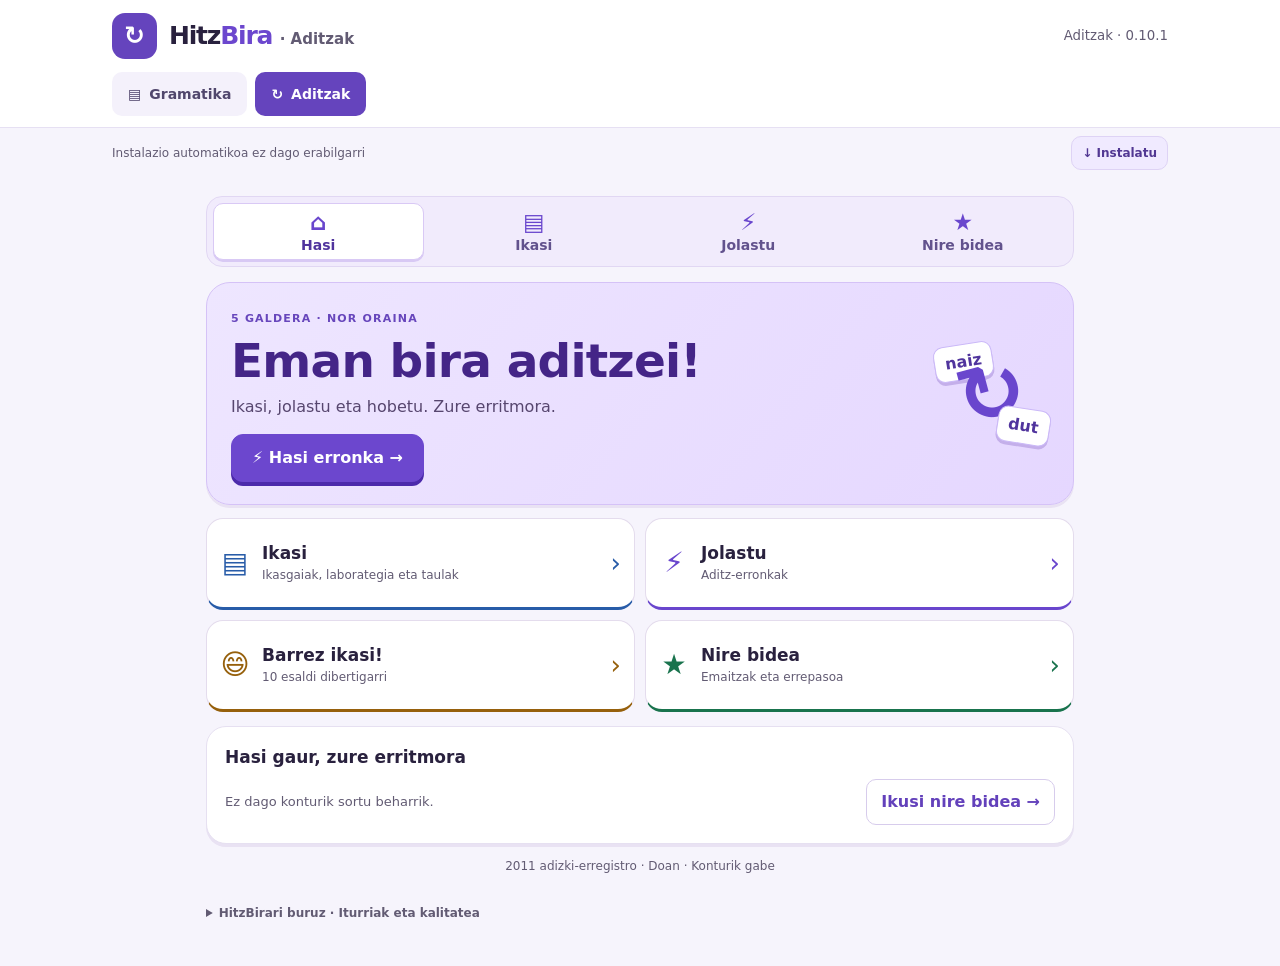
==== aditzak/index.html @ ab6e786f "Integrate Aditzak into Gramatika: unified navigation, practice, progress and PWA" ====
<!doctype html><html lang="eu"><meta charset="utf-8"><meta name="viewport" content="width=device-width,initial-scale=1,viewport-fit=cover,interactive-widget=resizes-content"><meta name="robots" content="noindex"><title>HitzBira Gramatika · Aditzak</title><meta name="theme-color" content="#6044bd"><meta name="description" content="Euskal aditzak jolasean: ikasi, praktikatu eta hobetu."><meta name="hitzbira-version" content="0.10.1"><link rel="manifest" href="/manifest.webmanifest"><link rel="apple-touch-icon" href="/icons/apple-touch-icon.png"><link rel="icon" type="image/png" href="/icons/icon-192.png"><meta name="apple-mobile-web-app-capable" content="yes"><meta name="apple-mobile-web-app-title" content="HitzBira"><meta name="apple-mobile-web-app-status-bar-style" content="default"><style>:root{--ink:#18352d;--muted:#596b65;--green:#19734d;--line:#dbe7e0;--bg:#f4f8f5}*{box-sizing:border-box}body{margin:0;background:var(--bg);font:16px/1.5 system-ui,-apple-system,sans-serif;color:var(--ink)}button,input,select{font:inherit}button{cursor:pointer}button:focus-visible,select:focus-visible,input:focus-visible,a:focus-visible{outline:3px solid #1366be;outline-offset:3px}header{background:white;border-bottom:1px solid var(--line);padding:17px 20px}header>div,main{max-width:850px;margin:auto}header>div{display:flex;align-items:center;gap:12px}header strong{font-size:19px}header small{margin-left:auto;color:var(--muted)}.logo{background:#19734d;color:white;border-radius:13px;padding:7px 12px;font-weight:850}main{padding:22px 16px 40px}h1{font-size:clamp(25px,5vw,36px);line-height:1.12;margin:4px 0 10px}h2{font-size:22px;margin:0 0 12px}p{margin:8px 0 15px;color:var(--muted)}.nav{display:flex;gap:6px;background:#e5eee8;padding:5px;border-radius:14px;margin:20px 0}.nav button{flex:1;border:0;padding:11px 3px;background:transparent;border-radius:10px;color:#36594a;font-weight:700}.nav .active{background:#fff;box-shadow:0 1px 5px #173a241c;color:#125d3e}.panel{background:white;border:1px solid var(--line);border-radius:19px;padding:20px;margin-bottom:14px}.grid{display:grid;grid-template-columns:repeat(2,minmax(0,1fr));gap:10px}.system{background:white;border:1px solid var(--line);border-left:5px solid var(--accent);border-radius:12px;padding:14px;text-align:left;color:var(--ink)}.system.active{background:#e9f5ed;outline:2px solid var(--accent)}.system strong{display:block;font-size:15px}.system small{color:var(--muted)}.fields{display:grid;grid-template-columns:repeat(2,minmax(0,1fr));gap:12px;margin:15px 0}label{display:block;font-weight:650;font-size:13px;color:var(--muted)}select,input{display:block;width:100%;padding:12px;border-radius:10px;border:1px solid #b9cfc2;background:#fff;color:var(--ink);margin-top:5px}button.primary{background:#19734d;border:1px solid #19734d;color:white;padding:13px 16px;width:100%;border-radius:12px;font-weight:750;box-shadow:0 3px #10573a}button.primary:active{transform:translateY(2px);box-shadow:none}button.secondary{background:#fff;border:1px solid #b9cfc2;color:#145d40;padding:10px 14px;border-radius:10px;font-weight:650}button:disabled{cursor:default;opacity:.65}.note{font-size:13px;color:#53645d;background:#eef5f0;padding:11px 13px;border-radius:10px}.topline{display:flex;align-items:center;justify-content:space-between;gap:10px;font-size:13px;font-weight:650}.bar{height:9px;background:#e0ece3;border-radius:10px;overflow:hidden;margin:12px 0}.bar i{display:block;height:100%;background:#2d9b68;border-radius:10px;transition:width .2s}.question{text-align:center;padding:24px 0}.question h2{font-size:clamp(24px,5vw,34px);margin:12px 0}.tags{display:flex;flex-wrap:wrap;gap:7px;justify-content:center}.tag{font-size:14px;border-radius:7px;background:#eaf4ee;padding:5px 10px;font-weight:650}.opt{width:100%;text-align:left;background:#fff;border:1px solid #b7cbbf;border-radius:12px;padding:13px 16px;margin-bottom:9px;font-size:20px;font-weight:650;color:var(--ink)}.opt.ok,.feedback.ok{background:#e0f5e7;border-color:#218653;color:#165e36}.opt.bad,.feedback.bad{background:#fce9e8;border-color:#c54d45;color:#962e29}.feedback{padding:13px;border-radius:10px;border:1px solid;margin:10px 0}.scroll{overflow:auto}table{width:100%;border-collapse:collapse;min-width:260px}th,td{padding:9px 8px;text-align:left;border-bottom:1px solid #e6eee8}th{font-size:13px;color:#53645d}td:last-child{font-weight:700}td button{border:0;background:#eaf4ee;color:#145d40;padding:5px 10px;border-radius:7px;min-width:65px;font-weight:700}.stats{display:grid;grid-template-columns:repeat(3,1fr);gap:8px;text-align:center;margin:16px 0}.stats div{background:#eef5f0;padding:12px 5px;border-radius:12px}.stats strong{display:block;font-size:24px}.stats small{font-size:12px;color:var(--muted)}footer{font-size:12px;color:var(--muted);margin-top:20px}a{color:#146748}@media(max-width:480px){.panel{padding:14px}.fields{grid-template-columns:1fr}.grid{gap:7px}.system{padding:10px}.system strong{font-size:13px}}@media(prefers-reduced-motion:reduce){*{transition:none!important}}/* HitzBira 0.2 */ :root{--ink:#262244;--muted:#625d79;--green:#6544bd;--line:#e6e0f3;--bg:#f8f6ff}body{background:radial-gradient(ellipse at 85% 0,#efe7ff 0,transparent 36%),var(--bg)}header{padding:16px 20px;background:#fff}header strong{font-size:25px;letter-spacing:-1.2px}.brand{color:#6c47ce}.subtitle{font-size:15px!important;letter-spacing:0;font-weight:650}.logo{background:#7350d0;font-size:25px;line-height:1.2;border-radius:16px;padding:8px 12px;box-shadow:0 4px #4d32a3}main{max-width:820px}h1{font-size:clamp(30px,5vw,42px);letter-spacing:-1.2px}.hero{padding:23px 25px;background:#eee7ff;border-radius:22px;position:relative;overflow:hidden}.hero:after{content:'↻';font-size:110px;position:absolute;right:20px;top:-25px;color:#dcd0ff;pointer-events:none}.hero h1,.hero p{position:relative;z-index:1;max-width:80%}.hero p{margin:8px 0 0}.nav{background:#ede8fb}.nav button{color:#62528d}.nav .active{color:#6544bd}.panel{border:1px solid var(--line);border-radius:20px;box-shadow:0 4px 0 #eae5f5}.system{border-left-width:1px;border-bottom:4px solid var(--accent);padding:15px;background:#fff;min-height:76px;transition:transform .15s}.system:hover{transform:translateY(-2px)}.system.active{background:color-mix(in srgb,var(--accent) 9%,white);outline:2px solid var(--accent)}.system strong{font-size:17px;color:var(--accent)}button.primary{background:#6c47ce;border-color:#6c47ce;box-shadow:0 4px #4c2aab;padding:14px 16px}button.secondary{color:#6341bb;border-color:#d7ccec}select,input{border-color:#d7ccec}.tag{background:#eee8ff;color:#50359d}.tag:nth-child(2){background:#e1f7ec;color:#176c48}.tag:nth-child(3){background:#fff1d8;color:#8a570e}.bar{background:#e9e1fa}.bar i{background:#6c47ce}.opt{border:2px solid #e3dcec;border-bottom-width:4px;text-align:center;padding:15px;border-radius:15px}.opt:hover:not(:disabled){border-color:#9677df;background:#f7f3ff}.opt.ok{border-color:#2c9c67}.opt.bad{border-color:#d45a64}.question h2{letter-spacing:-.7px}.stats div{background:#f0eaff}.stats strong{color:#6341bb}.question .prompt{font-size:clamp(22px,4vw,29px);line-height:1.35}.source{font-size:11px;color:var(--muted);font-weight:400;display:block}.game-label{display:inline-block;background:#fff0cc;color:#78520b;border-radius:20px;padding:5px 12px;font-weight:750;font-size:13px;margin-bottom:8px}.hint{margin:10px 0;font-size:14px;color:var(--muted)}.streak{color:#8a570e;font-weight:750}a{color:#6544bd}@media(max-width:480px){header strong{font-size:20px}.subtitle{font-size:13px!important}header small{font-size:11px}.hero{padding:18px}.hero:after{font-size:85px;right:5px}.system strong{font-size:14px}} .tile-tray{display:flex;flex-wrap:wrap;gap:9px;justify-content:center;margin:14px 0}.tile{background:#eee8ff;border:2px solid #b6a1eb;border-bottom-width:4px;border-radius:12px;padding:12px 16px;color:#493287;font-size:22px;font-weight:800}.tile:disabled{opacity:.25}.build-slot{min-height:63px;border:2px dashed #ad98e1;border-radius:12px;background:#f6f2ff;display:flex;align-items:center;justify-content:center;font-weight:800;font-size:28px;letter-spacing:1px}.toggle{display:flex;align-items:center;gap:9px;margin:10px 0}.toggle input{width:19px;height:19px;margin:0;order:-1;accent-color:#6544bd}.matrix{min-width:fit-content;margin:12px 0}.matrix td,.matrix th{padding:5px;white-space:nowrap}.matrix .cell{border:1px solid #e5ddfb;background:#f1ebff;color:#5435a1;font-size:14px;padding:6px 9px;min-width:0}.matrix .cell:hover{background:#e5d9ff}.matrix th{font-weight:750}.matrix tr th:first-child{position:sticky;left:0;background:white;z-index:1}.matrix td{font-weight:400}.matrix td:last-child{font-weight:400}.lesson-grid{display:grid;grid-template-columns:1fr 1fr;gap:10px}.lesson{display:flex;align-items:center;gap:10px;text-align:left;background:#fff;border:1px solid #e5dff0;border-bottom:3px solid var(--accent);border-radius:13px;padding:12px;color:#29233e;min-height:88px}.lesson-num{background:var(--accent);color:white;border-radius:10px;width:36px;height:36px;flex:0 0 36px;display:grid;place-items:center;font-weight:800;font-size:20px}.lesson-body{flex:1;min-width:0}.lesson-body strong,.lesson-body small{display:block}.lesson-body small{font-size:11px;color:#655e77}.lesson-arrow{font-size:24px;color:var(--accent)}.lesson-meter{height:5px;background:#eee9f6;border-radius:8px;overflow:hidden;margin:5px 0}.lesson-meter i{display:block;height:100%;background:var(--accent)}.master-row{display:flex;align-items:center;gap:8px;border-top:1px solid #ece6f5;padding:8px 0;font-size:13px}.master-row span{flex:1}.master-row button{padding:5px 9px}.learn-intro{background:#f2edfc;border-radius:12px;padding:12px;margin-bottom:12px}.learn-intro p{margin:4px 0;font-size:14px}details{margin:20px 0}summary{font-weight:700;cursor:pointer} @media(max-width:540px){.lesson-grid{grid-template-columns:1fr}.lesson{min-height:65px}}.material-grid{display:grid;grid-template-columns:repeat(2,minmax(0,1fr));gap:9px}.material-item{border:1px solid #e5dff0;border-radius:12px;background:#f9f7ff;padding:12px;display:flex;flex-direction:column;gap:5px}.material-item strong{font-size:14px}.material-item small{color:#625d79}.material-item p{margin:4px 0;font-size:13px;flex:1}.material-item button{margin-top:auto}.material-item:last-child{grid-column:1/-1}@media(max-width:520px){.material-grid{grid-template-columns:1fr}}/* V0.6 */ :root{--ink:#29213e;--muted:#625b73;--bg:#f6f4fc;--line:#e6e0f1}body{background:#f6f4fc}header{padding:12px 18px}header>div{max-width:900px}.logo{background:#6946cd;box-shadow:0 3px #45259f}main{max-width:900px;padding:18px 16px 35px}.hero{display:flex;align-items:center;justify-content:space-between;gap:12px;background:#e9e0ff;padding:23px 25px;border-radius:24px;min-height:152px}.hero:after{display:none}.hero-copy{min-width:0}.hero h1{max-width:100%;font-size:clamp(30px,5vw,46px);line-height:1.05;margin:5px 0 8px}.hero p{max-width:100%;color:#4e4268}.eyebrow{font-weight:800;letter-spacing:1.2px;font-size:11px;color:#6746bc}.hero-art{position:relative;width:130px;height:102px;flex:0 0 130px;display:flex;align-items:center;justify-content:center}.spin-mark{font-size:82px;line-height:1;color:#6946cd;font-weight:800;transform:rotate(-15deg)}.float-word{position:absolute;background:white;border:1px solid #cbb9f8;border-radius:10px;padding:5px 10px;box-shadow:0 3px #c4afea;font-weight:800;color:#50349d;transform:rotate(-9deg);top:2px;left:0}.float-word:last-child{top:auto;left:auto;bottom:0;right:0;transform:rotate(9deg)}.nav{position:sticky;top:0;z-index:10;margin:15px 0;background:#f0ebfa;padding:5px;border:1px solid #e5ddf3}.nav button{display:grid;grid-template-columns:auto auto;justify-content:center;align-items:center;column-gap:7px;row-gap:0;padding:9px 4px}.nav-icon{font-size:21px;grid-row:1/3;color:#6946cd}.nav strong{font-size:15px;text-align:left}.nav small{font-size:11px;color:#665e77;font-weight:500;text-align:left}.nav .active{background:#fff;border:1px solid #d9c9f5;box-shadow:0 2px #d8c9f4}.panel{padding:18px;border-radius:20px;margin-bottom:13px;box-shadow:0 3px 0 #e9e2f3}.quick-panel{background:#fff;border-color:#d9ccf5;display:flex;align-items:center;justify-content:space-between;gap:14px}.quick-copy h2{font-size:25px;line-height:1.15;margin:4px 0}.quick-copy p{margin:3px 0;font-size:14px}.quick-panel .primary{width:auto;min-width:136px;font-size:18px;white-space:nowrap}.action-grid{display:grid;grid-template-columns:repeat(3,minmax(0,1fr));gap:9px;margin:0 0 15px}.action-card{display:flex;flex-direction:column;align-items:center;background:white;color:var(--ink);border:1px solid var(--line);border-bottom:3px solid var(--action);border-radius:16px;padding:12px 6px;min-width:0;gap:2px}.action-icon{font-size:25px;color:var(--action);line-height:1.1;font-weight:800}.action-card strong{font-size:14px}.action-card small{font-size:11px;color:var(--muted)}.game-grid{display:grid;grid-template-columns:repeat(4,minmax(0,1fr));gap:8px;margin-bottom:15px}.game-card{background:#fff;border:1px solid #e5deef;border-bottom:3px solid #ddd4ec;border-radius:13px;min-height:97px;display:flex;flex-direction:column;align-items:flex-start;gap:3px;padding:10px;color:var(--ink);text-align:left}.game-card.selected{background:#f1ebff;border-color:#9a7fe4;box-shadow:0 1px #9a7fe4}.game-icon{font-size:24px;color:#6845c3;font-weight:800;line-height:1.1}.game-card strong{font-size:14px}.game-card small{font-size:11px;color:var(--muted);line-height:1.3}.setup{margin:9px 0 12px;background:#f7f4fc;border:1px solid #e5dcef;border-radius:12px;padding:10px}.setup summary{font-size:14px;color:#55379d}.setup[open] summary{margin-bottom:12px}.selection-summary{font-size:13px;color:#5d5374;margin:10px 0}.privacy-note{text-align:center;font-size:12px}.quiz-panel{max-width:650px;margin:auto;padding:18px 22px 22px;border-radius:24px}.question-count{font-weight:800;color:#5a4881}.quiz-xp{color:#775011;font-size:13px;font-weight:750}.question-dots{display:flex;flex-wrap:wrap;gap:5px;justify-content:center;margin:7px 0 15px}.question-dots span{width:23px;height:23px;border-radius:8px;background:#eee9f5;color:#6c6579;display:grid;place-items:center;font-size:11px;font-weight:700}.question-dots .current{background:#6c47ce;color:#fff}.question-dots .ok-dot{background:#d9f4e3;color:#176b3e}.question-dots .bad-dot{background:#f9e0df;color:#a52c32}.question{background:#f6f2ff;border:1px solid #e9dffb;border-radius:19px;padding:20px 14px;margin:0 0 15px}.question-meta{display:block;color:#665884;font-weight:650;font-size:13px;margin:8px 0}.question h2{font-size:clamp(23px,4.5vw,32px);line-height:1.25;margin:8px 0 16px}.question .tag{display:flex;flex-direction:column;gap:3px;min-width:70px;padding:8px 12px;border-radius:11px}.tag small{font-size:10px;letter-spacing:.7px;font-weight:700}.tag strong{font-size:17px}.question-instruction{font-size:13px;margin:14px 0 0!important}.opt{display:flex;align-items:center;gap:12px;justify-content:center;min-height:58px;position:relative;font-size:21px;padding:12px 38px}.option-letter{position:absolute;left:10px;top:50%;transform:translateY(-50%);width:27px;height:27px;display:grid;place-items:center;border-radius:8px;background:#f1ebf8;color:#61537b;font-size:12px}.option-result{position:absolute;right:14px;font-size:23px;font-weight:900}.opt.ok .option-letter{background:#c3eacf;color:#165e36}.opt.bad .option-letter{background:#f5c5c4;color:#962e29}.feedback{border-width:2px;border-radius:15px;padding:15px;line-height:1.5}.feedback strong{display:block;font-size:19px;margin-bottom:4px}.quiz-panel .primary{margin-top:8px}.quiz-panel input{font-size:24px;min-height:56px;text-align:center;margin:10px 0}.lesson{min-height:72px}.lesson-body strong{font-size:15px}.lesson-body small{font-size:11px}.tile{min-width:48px}.system.active{outline-offset:-2px}.matrix .cell{font-size:15px;padding:9px 11px}.matrix tr:nth-child(even) td{background:#faf8ff}.master-row{font-size:14px}footer{font-size:11px}.action-card:hover,.game-card:hover,.lesson:hover{transform:translateY(-1px)}button:focus-visible{outline:3px solid #187fba;outline-offset:2px}@media(max-width:620px){main{padding:12px 11px 30px}.hero{padding:18px 16px;min-height:130px}.hero-art{width:87px;height:80px;flex-basis:87px}.spin-mark{font-size:60px}.float-word{font-size:12px;padding:3px 6px}.game-grid{grid-template-columns:repeat(2,minmax(0,1fr))}.game-card{min-height:78px;padding:10px}.quick-panel{padding:14px}.quick-copy h2{font-size:20px}.quick-copy p{font-size:12px}.quick-panel .primary{min-width:95px;font-size:15px;padding:12px}.nav strong{font-size:14px}.nav small{font-size:10px}.nav-icon{font-size:18px}.panel{padding:14px}.quiz-panel{padding:13px}.question-dots span{width:20px;height:20px}.quiz-xp{font-size:11px}.action-card small{font-size:10px}.hero .eyebrow{font-size:10px}}@media(prefers-reduced-motion:reduce){*{transition:none!important;animation:none!important}}.coverage-note{display:flex;flex-wrap:wrap;gap:6px 14px;align-items:center;padding:10px 12px;background:#faf8ff;border:1px solid #e6dff6;border-radius:12px;margin:10px 0 14px;font-size:13px;color:#5e5078}.coverage-note strong{color:#55379d}.material-item:last-child{grid-column:auto}.material-item p{overflow-wrap:anywhere}.lab-panel h2{font-size:25px;margin:5px 0}.lab-systems{display:grid;grid-template-columns:repeat(2,minmax(0,1fr));gap:8px;margin:15px 0}.lab-system{background:white;border:1px solid #e6def2;border-bottom:3px solid var(--accent);border-radius:12px;padding:12px 6px;font-size:14px;font-weight:800;color:var(--accent)}.lab-system.active{background:#f2eaff;outline:2px solid var(--accent);outline-offset:-2px}.lab-lesson{background:#f7f4ff;border-radius:15px;padding:14px 16px;margin:12px 0}.lab-lesson h3{margin:0;font-size:19px}.lab-lesson p{margin:5px 0;color:#51486a}.lab-lesson strong,.lab-lesson small{display:block}.lab-lesson small{margin-top:5px;color:#5d4b85}.lab-dates,.lab-actions{display:flex;flex-wrap:wrap;gap:8px;margin:14px 0}.lab-choice{border:1px solid #d7d0e4;background:white;border-radius:10px;padding:9px 11px;color:#4a3b60;font-size:14px;font-weight:650;min-height:44px}.lab-choice.active{background:#eee5ff;border:2px solid #6946cd;color:#50309e}.lab-roles{display:grid;grid-template-columns:repeat(auto-fit,minmax(145px,1fr));gap:9px}.lab-role{background:#f9f7fc;border:1px solid #e5e0ec;border-radius:14px;border-top:4px solid var(--role);padding:10px}.lab-role>strong{display:block;color:var(--role);margin-bottom:7px}.lab-options{display:flex;flex-wrap:wrap;gap:5px}.lab-role .lab-choice.active{border-color:var(--role);color:var(--role);background:white}.lab-result{background:#eee6ff;border:1px solid #d9c8fb;border-radius:17px;padding:18px;text-align:center;margin:14px 0}.lab-result small{font-size:11px;font-weight:800;letter-spacing:1.1px;color:#6140b7}.lab-result h2{font-size:clamp(36px,8vw,56px);margin:7px 0;color:#5a34b5}.lab-result p{font-size:17px;margin:3px 0}.lab-actions button{flex:1 1 180px;width:auto}.lab-form{display:grid;grid-template-columns:1fr auto;gap:8px;align-items:end}.lab-form input{min-width:0}.lab-form .primary{width:auto}.matrix .image-checked{border-bottom:2px solid #29966c}@media(max-width:520px){.lab-roles{grid-template-columns:1fr}.lab-options{gap:6px}.lab-result{padding:14px}.lab-form{grid-template-columns:1fr}}.tr-home{display:flex;align-items:center;gap:16px;justify-content:space-between;background:#fff6de;border:1px solid #f1d79a}.tr-home h2,.tr-home p{margin:4px 0}.tr-home .primary{width:auto;min-width:110px}.tr-intro p{margin:7px 0}.tr-compare{display:flex;align-items:center;justify-content:center;gap:15px;padding:15px 8px;border-radius:14px;background:#f1eaff;margin:14px 0;color:#51349a;font-size:22px;font-weight:850}.tr-cards{display:grid;grid-template-columns:repeat(4,minmax(0,1fr));gap:8px}.tr-card{display:flex;align-items:center;flex-direction:column;gap:3px;background:white;border:1px solid #dfd8ec;border-bottom:4px solid #cbb6f1;border-radius:13px;padding:12px 4px;color:#4e337d;min-height:90px}.tr-card.selected{background:#efe6ff;border-color:#7950d3;box-shadow:0 0 0 1px #7950d3 inset}.tr-card strong{font-size:14px}.tr-icon{font-size:27px;line-height:1.3}.tr-card small{font-size:11px;color:#675978}.tr-game-grid{grid-template-columns:repeat(4,minmax(0,1fr))}.tr-score{font-size:48px;font-weight:850;color:#6544bd}.tr-match{display:grid;grid-template-columns:minmax(0,1.2fr) minmax(0,1fr);gap:10px;margin:16px 0}.tr-match>div{display:flex;flex-direction:column;gap:8px}.tr-match-btn{white-space:normal;overflow-wrap:anywhere;min-height:64px;text-align:center;padding:10px 7px;background:#fff;border:1px solid #ded6ed;border-bottom:3px solid #cbb6f1;border-radius:11px;color:#35245a;font-size:15px;font-weight:700}.tr-match-btn.selected{background:#eee5ff;border-color:#7850d0}.tr-match-btn.matched{background:#dcf4e6;border-color:#a5d7b5;color:#1d6c3e}.tr-notice{min-height:42px}.tr-table th{white-space:nowrap}.tr-table td .cell{min-height:38px}.tr-quiz>.secondary:first-child{margin-bottom:12px}.nav button{min-width:0}.nav button strong{font-size:14px}@media(max-width:520px){.tr-cards,.tr-game-grid{grid-template-columns:repeat(2,minmax(0,1fr))}.tr-card{min-height:75px}.tr-home{flex-direction:column;align-items:stretch}.tr-home .primary{width:100%}.nav button small{display:none}.nav button{gap:4px;padding:10px 3px}.nav button strong{font-size:12px}.nav button .nav-icon{font-size:19px}.tr-match-btn{font-size:13px}.tr-compare{font-size:18px}}.pwa-tools{max-width:900px;margin:8px auto 0;padding:0 16px;display:flex;gap:8px;align-items:center;justify-content:flex-end;flex-wrap:wrap}.pwa-tools button{width:auto;border:1px solid #cfc2ee;color:#5536ae;background:#fff;border-radius:10px;font-weight:750;font-size:13px;padding:7px 12px;min-height:38px}.pwa-tools .pwa-state{color:#625b73;font-size:12px;margin-right:auto}.pwa-help{flex-basis:100%;background:#fff;border:1px solid #ded5f2;border-radius:14px;padding:12px 15px;color:#29213e;font-size:14px}.pwa-help p{margin:5px 0}.pwa-help strong{color:#5034a0}.pwa-help button{margin-top:5px}[hidden]{display:none!important}body{padding-bottom:env(safe-area-inset-bottom)}@media(display-mode:standalone){header{padding-top:calc(12px + env(safe-area-inset-top));} .pwa-tools{justify-content:flex-start}}@media(max-width:520px){.pwa-tools{padding:0 12px}.pwa-tools .pwa-state{font-size:11px}}/* v0.10.1 · uninterrupted mobile practice */
body.quiz-active{overflow:hidden;overscroll-behavior:none}
body.quiz-active>header,body.quiz-active>.pwa-tools{display:none!important}
body.quiz-active main{position:fixed;inset:0 0 auto;height:100vh;height:100dvh;height:var(--quiz-vh,100dvh);top:var(--quiz-top,0px);width:100%;max-width:none;padding:0;margin:0;display:flex;justify-content:center;align-items:stretch;background:#f6f4fc;z-index:50;overflow:hidden}
body.quiz-active .quiz-panel{width:100%;max-width:780px;height:100%;min-height:0;margin:0;padding:0;display:flex;flex-direction:column;border:0;border-radius:0;box-shadow:none;background:#fff;overflow:hidden}
.quiz-content{flex:1;min-height:0;overflow:auto;overscroll-behavior:contain;padding:clamp(10px,2vw,22px);padding-top:max(10px,env(safe-area-inset-top));padding-left:max(12px,env(safe-area-inset-left));padding-right:max(12px,env(safe-area-inset-right));scrollbar-width:thin}
.quiz-content .topline{margin:0 0 7px;min-height:36px;gap:7px}
.quiz-content .topline .secondary,.quiz-content>.secondary:first-child{font-size:13px;min-height:38px;padding:6px 10px}
.quiz-content>.secondary:first-child{margin:0 0 6px}
.quiz-content .bar{margin:4px 0 7px;height:7px}
.quiz-content .question-dots{gap:4px;margin:6px 0 9px}
.quiz-content .question-dots span{width:18px;height:18px;border-radius:6px;font-size:10px}
.quiz-content .question{padding:11px 10px;margin:0 0 10px;border-radius:14px}
.quiz-content .game-label{font-size:11px;margin:0 0 3px;padding:3px 9px}
.quiz-content .question-meta{font-size:12px;line-height:1.3;margin:3px 0}
.quiz-content .question h2{font-size:clamp(19px,3.4vw,28px);margin:6px 0 8px;line-height:1.25;overflow-wrap:anywhere}
.quiz-content .question p{margin:4px 0 0;font-size:13px;line-height:1.3}
.quiz-content .question-instruction{margin:7px 0 0!important}
.quiz-content .tags{gap:5px}
.quiz-content .question .tag{padding:5px 9px;gap:0;min-width:55px}
.quiz-content .tag strong{font-size:15px}
.quiz-content .tag small{font-size:10px}
.quiz-options{display:grid;grid-template-columns:repeat(2,minmax(0,1fr));gap:7px;margin:0 0 8px}
.quiz-options .opt{min-width:0;min-height:52px;margin:0;padding:8px 22px 8px 30px;font-size:clamp(15px,3.7vw,21px);line-height:1.25;overflow-wrap:anywhere;text-align:center}
.quiz-options .opt strong{min-width:0;overflow-wrap:anywhere}
.quiz-options .option-letter{left:5px;width:20px;height:20px;font-size:10px}
.quiz-options .option-result{right:5px;font-size:16px}
.quiz-options.role-options{grid-template-columns:1fr}
.quiz-options.role-options .opt{font-size:15px;padding:8px 12px;min-height:45px}
.quiz-content .feedback{padding:9px 11px;margin:8px 0;line-height:1.35;font-size:13px;border-width:1px}
.quiz-content .feedback strong{font-size:16px;margin:0 0 4px}
.quiz-content .feedback p{margin:3px 0}
.quiz-content .build-slot{min-height:44px;font-size:23px;margin:0 0 7px}
.quiz-content .tile-tray{gap:6px;margin:7px 0}
.quiz-content .tile{min-width:43px;min-height:44px;padding:7px 10px;font-size:19px}
.quiz-content .tile-tray .secondary{min-height:38px;padding:5px 10px}
.quiz-content form{margin:0}
.quiz-content input{font-size:20px;min-height:48px;margin:4px 0 6px;padding:8px}
.quiz-content .lab-form{display:block}
.quiz-content .tr-match{margin:8px 0;gap:7px}
.quiz-content .tr-match-btn{min-height:47px;font-size:14px;padding:7px}
.quiz-content .tr-match>div{gap:6px}
.quiz-content .tr-notice{min-height:25px;margin:4px 0}
.quiz-dock{flex:0 0 auto;display:flex;align-items:center;gap:10px;justify-content:space-between;border-top:1px solid #e3d8f5;background:#fff;padding:10px 14px calc(10px + env(safe-area-inset-bottom));padding-left:max(14px,env(safe-area-inset-left));padding-right:max(14px,env(safe-area-inset-right));box-shadow:0 -4px 18px #39235c0d}
.quiz-dock-status{flex:1;min-width:0;font-size:13px;line-height:1.25;font-weight:750;color:#625b73;overflow-wrap:anywhere}
.quiz-dock-status.ok{color:#165e36}
.quiz-dock-status.bad{color:#962e29}
.quiz-dock .quiz-next{flex:0 1 48%;width:auto;min-height:48px;font-size:17px;padding:10px 15px;margin:0;white-space:nowrap}
.quiz-dock .quiz-next:only-child{flex:1;width:100%}
.quiz-dock .quiz-next:disabled{opacity:.45}
.quiz-no-dock .quiz-content{padding-bottom:max(16px,env(safe-area-inset-bottom))}
@media(min-width:640px){.quiz-options.role-options{grid-template-columns:repeat(2,minmax(0,1fr))}.quiz-content .question{padding:18px 14px}.quiz-options .opt{min-height:58px}.quiz-content .question h2{font-size:clamp(22px,3.3vw,30px)}}
@media(max-height:540px){.quiz-content{padding-top:6px;padding-bottom:6px}.quiz-content .question-dots{display:none}.quiz-content .question{padding:7px;margin-bottom:6px}.quiz-content .question h2{font-size:19px;margin:4px 0}.quiz-content .question-instruction{margin:3px 0 0!important}.quiz-content .topline{min-height:30px;margin-bottom:4px}.quiz-content .question .tag{padding:3px 7px}.quiz-dock{padding-top:6px;padding-bottom:calc(6px + env(safe-area-inset-bottom))}.quiz-dock .quiz-next{min-height:44px}.quiz-options .opt{min-height:44px}}
@media(min-width:900px){body.quiz-active .quiz-panel{max-width:820px;border-left:1px solid #e6e0f1;border-right:1px solid #e6e0f1}}
.lab-full .lab-systems{margin:10px 0;gap:6px;grid-template-columns:repeat(4,minmax(0,1fr))}.lab-full .lab-system{font-size:12px;min-height:44px;padding:6px 3px;overflow-wrap:anywhere}.lab-mini-lesson{margin:7px 0 10px;background:#f7f4ff;border-radius:10px;padding:8px 11px;font-size:13px}.lab-mini-lesson p{margin:4px 0}.lab-controls{display:grid;grid-template-columns:minmax(0,1fr) auto;align-items:end;gap:10px;margin:8px 0 10px}.lab-controls label{font-size:13px;margin:0}.lab-controls select{font-size:15px;min-height:44px;margin:3px 0 0;width:100%}.lab-hitano{display:flex!important;align-items:center;gap:6px;flex-wrap:wrap;min-height:44px;padding:4px 7px;background:#f7f4ff;border-radius:9px;cursor:pointer}.lab-hitano input{width:19px;height:19px;accent-color:#6946cd;margin:0;order:-1}.lab-full .lab-all-roles{grid-template-columns:repeat(auto-fit,minmax(155px,1fr));gap:7px}.lab-full .lab-role{padding:7px;border-radius:10px;border-top-width:3px}.lab-full .lab-role>strong{font-size:13px;margin-bottom:5px}.lab-full .lab-options{gap:4px}.lab-full .lab-choice{font-size:13px;min-height:40px;padding:5px 8px}.lab-full .lab-choice.lab-unlisted:not(.active){color:#81788e;border-style:dashed;background:#f6f4f8}.lab-live-result{margin:10px 0 8px;padding:10px 12px}.lab-live-result h2{font-size:clamp(30px,6vw,46px);margin:3px 0;overflow-wrap:anywhere;line-height:1.15}.lab-live-result p{font-size:15px;margin:3px 0}.lab-source-status{display:block;font-size:11px;color:#625b73;margin-top:3px}.lab-variants{display:block}.lab-missing{background:#fff7e6;border-color:#ebd8a6}.lab-missing h2{color:#99641a}.lab-full .lab-actions{margin:8px 0;gap:6px}.lab-full .hint{font-size:12px;line-height:1.4;margin:7px 0 0}@media(max-width:620px){.lab-full .lab-systems{grid-template-columns:repeat(2,minmax(0,1fr))}.lab-full .lab-all-roles{grid-template-columns:1fr}.lab-full .lab-role{padding:6px 8px}.lab-full .lab-choice{min-height:42px}.lab-full .lab-controls{grid-template-columns:minmax(0,1fr) auto;gap:5px}.lab-hitano{max-width:110px}.lab-full .lab-actions button{flex-basis:140px;font-size:13px}}@media(min-width:621px){.lab-full .lab-all-roles:has(>.lab-role:nth-child(3)){grid-template-columns:repeat(3,minmax(0,1fr))}}.fun-panel{display:flex;align-items:center;justify-content:space-between;gap:12px;background:#fff6dc;border-color:#efd89c}.fun-panel h2,.fun-panel p{margin:3px 0}.fun-panel .eyebrow{color:#90641b}.fun-panel .primary{width:auto;white-space:nowrap}.fun-panel p{font-size:14px}@media(max-width:520px){.fun-panel{flex-direction:column;align-items:stretch}.fun-panel .primary{width:100%}.fun-panel p{font-size:13px}}/* V0.10.1 navigation */
:root{--hub-purple:#6946cd} .main-nav{position:sticky;top:0;z-index:30;margin:0 0 15px;padding:6px;background:#f1ebfc;border:1px solid #e1d7f3;border-radius:16px}.main-nav button{display:flex;flex-direction:column;align-items:center;justify-content:center;gap:2px;min-height:48px;padding:5px 6px;line-height:1.15}.main-nav button strong{font-size:14px;text-align:center}.main-nav .nav-icon{font-size:23px}.section-head{margin:10px 0 15px}.section-head h1{font-size:clamp(25px,5vw,34px);margin:4px 0}.section-head p{margin:3px 0}.section-back{margin-bottom:8px}.home-hero{background:linear-gradient(130deg,#eee6ff,#e5d7ff);border:1px solid #d5c2f7;display:flex;align-items:center;gap:14px;padding:22px 24px;border-radius:24px;overflow:hidden}.home-hero-copy{flex:1;min-width:0}.home-hero h1{font-size:clamp(30px,5.3vw,47px);color:#442587;margin:6px 0;letter-spacing:-.8px}.home-hero p{color:#57466f;margin:8px 0 15px}.home-hero .primary{width:auto;min-height:48px;padding:10px 20px}.home-art{flex:0 0 115px}.hub-grid{display:grid;grid-template-columns:repeat(2,minmax(0,1fr));gap:10px;margin:0 0 14px}.hub-card{display:flex;align-items:center;gap:12px;padding:17px 13px;text-align:left;min-width:0;min-height:92px;border:1px solid #e4dced;border-bottom:3px solid var(--hub);background:#fff;border-radius:17px;color:#29213e}.hub-card:hover{background:#fdfbff}.hub-icon{font-size:28px;line-height:1;color:var(--hub);flex:0 0 30px;text-align:center}.hub-copy{flex:1;min-width:0}.hub-copy strong,.hub-copy small{display:block;overflow-wrap:anywhere}.hub-copy strong{font-size:17px;line-height:1.2;margin-bottom:4px}.hub-copy small{font-size:12px;line-height:1.35;color:#625b73}.hub-arrow{color:var(--hub);font-size:26px;line-height:1}.home-summary{display:flex;align-items:center;flex-wrap:wrap;gap:8px}.home-summary strong{flex-basis:100%;font-size:17px}.home-summary p{flex:1;margin:0;font-size:13px}.home-summary button{flex:0 0 auto}.study-back{display:flex;align-items:center;gap:10px;margin:8px 0 12px;color:#625b73;font-size:14px}.about-app{margin:0;padding:9px 0}.about-app summary{font-size:12px;color:#625b73}.about-app p{font-size:12px}.play-grid .hub-card{min-height:82px}.pwa-tools{margin-top:4px}.section-head .section-back{font-size:13px}.main-nav button.active{color:#50349d}.quiz-active .main-nav{display:none!important}
@media(max-width:700px){body:not(.quiz-active) main{padding-bottom:calc(94px + env(safe-area-inset-bottom))}.main-nav{position:fixed;inset:auto 0 0;margin:0;border-radius:17px 17px 0 0;background:#fff;box-shadow:0 -4px 24px #38285e16;border:1px solid #e6def2;padding:6px max(6px,env(safe-area-inset-right)) calc(6px + env(safe-area-inset-bottom)) max(6px,env(safe-area-inset-left));gap:3px}.main-nav button strong{font-size:11px!important}.main-nav button{min-height:50px;gap:4px}.main-nav .nav-icon{font-size:23px!important}.main-nav .active{background:#eee6ff;box-shadow:none}.home-hero{padding:18px 15px;gap:4px}.home-art{flex-basis:70px;width:70px}.home-hero h1{font-size:30px}.home-hero .primary{padding:10px 13px;font-size:15px}.hub-card{min-height:92px;padding:12px 9px;gap:6px}.hub-icon{font-size:24px;flex-basis:24px}.hub-copy strong{font-size:15px}.hub-copy small{font-size:11px}.hub-arrow{font-size:20px}.section-head{margin:5px 0 12px}.home-summary{padding:12px}.home-summary button{font-size:12px;padding:8px}.home-hero p{font-size:14px}}
@media(max-width:360px){.hub-card{flex-wrap:wrap;align-content:center;gap:5px}.hub-copy{flex-basis:75%}.hub-arrow{display:none}.home-art{display:none}.home-hero .primary{width:100%}} 
.path-panel h2{margin:6px 0}.path-panel h3{margin:12px 0 7px}.path-levels{display:grid;grid-template-columns:repeat(3,minmax(0,1fr));gap:7px;margin:12px 0}.path-level{display:flex;flex-direction:column;gap:4px;align-items:center;text-align:center;border:1px solid #e3dced;border-bottom:3px solid var(--level);border-radius:14px;background:#fff;color:var(--level);padding:11px 5px;min-height:90px}.path-level.selected{outline:2px solid var(--level);outline-offset:-2px;background:#f5f0ff}.path-level-icon{font-size:26px;line-height:1.1}.path-level strong{font-size:13px}.path-level small{font-size:11px;color:#625b73}.path-list{display:grid;gap:8px;margin:10px 0 14px}.path-unit{display:flex;align-items:center;gap:12px;border:1px solid #e5ddef;border-radius:13px;padding:12px;text-align:left;background:white;color:#29213e;min-height:70px}.path-number{display:grid;place-items:center;flex:0 0 36px;height:36px;background:#eee6ff;border-radius:11px;color:#6946cd;font-size:18px;font-weight:800}.path-unit-copy{flex:1;min-width:0}.path-unit-copy strong,.path-unit-copy small,.path-status{display:block}.path-unit-copy small{font-size:13px;color:#625b73}.path-status{font-size:12px;color:#19734d;font-weight:650;margin:3px 0}.path-arrow{font-size:23px;color:#6946cd}.path-steps{display:grid;grid-template-columns:repeat(4,minmax(0,1fr));gap:5px;margin:12px 0}.path-step{font-size:12px;font-weight:700;min-height:44px;border:1px solid #ded6ee;border-radius:10px;background:white;color:#55436d;padding:5px 2px}.path-step.active{background:#eee5ff;border:2px solid #6946cd;color:#50349d}.path-model{background:#f8f5ff;border:1px solid #e9dff8;padding:13px;margin:10px 0;border-radius:15px;text-align:center}.path-tag{background:white;border:1px solid #e0d8ed;color:var(--role);border-top:3px solid var(--role);padding:5px 11px}.path-tag small,.path-tag strong{display:block}.path-form{font-weight:850;font-size:clamp(28px,6vw,44px);color:#6946cd;line-height:1.25;margin:5px 0;overflow-wrap:anywhere}.path-model p{margin:3px 0;font-size:16px}.path-transfer{margin:14px 0;padding:12px;background:#fff7de;border-radius:13px;border:1px solid #efdca6}.path-transfer p{margin:5px 0}.path-lesson>.secondary,.path-lesson>.primary{margin-top:8px}.path-panel .hub-card{width:100%}@media(max-width:520px){.path-level strong{font-size:12px}.path-level small{font-size:10px}.path-level{min-height:82px;padding:8px 3px}.path-step{font-size:11px}.path-model{padding:9px}.path-model p{font-size:14px}.path-unit{padding:10px;min-height:64px}}</style><link rel="stylesheet" href="/platform.css"><body><header class="hb-header"><div><span class="logo" aria-hidden="true">↻</span><strong>Hitz<span class="brand">Bira</span> <small class="subtitle">· Aditzak</small></strong><small>Aditzak · 0.10.1</small></div><div class="hb-platform-nav" role="navigation" aria-label="HitzBira · ikaskuntza-eremuak"><a href="/" ><span aria-hidden="true">▤</span> Gramatika</a><a href="/aditzak/index.html" aria-current="page"><span aria-hidden="true">↻</span> Aditzak</a></div></header><aside class="pwa-tools" aria-label="Instalazioa"><span class="pwa-state" id="pwa-status" role="status">Mugikorrean instalatzeko</span><button id="pwa-install" type="button" aria-expanded="false" aria-controls="pwa-help">↓ Instalatu</button><button id="pwa-update" type="button" hidden>↻ Eguneratu</button><div class="pwa-help" id="pwa-help" hidden><strong>HitzBira pantaila nagusian</strong><p>iPhone: ireki Safari-n, Partekatu → Gehitu pantaila nagusira → Ireki web-aplikazio gisa (aukera agertzen bada).</p><p>Android: ireki Chrome-n, ⋮ → Instalatu aplikazioa edo Gehitu pantaila nagusira.</p><p>Lehen aldiz Internetekin ireki. Deskarga osatutakoan, ariketak konexiorik gabe egin daitezke. Aurrerapena gailuan gordetzen da; ez da sinkronizatzen.</p><button id="pwa-close" type="button">Itxi</button></div></aside><main id="main"></main><script>const DATA=[{"id":"0|0|ni","s":0,"m":0,"roles":["ni"],"form":"naiz","example":"Ni pijamaz joan ____ eskolara: autobusa ez zegoen zain!","source":"Euskaltzaindia · Aditz laguntzaile batua (1973) · A1 · 20. or.","sourceUrl":"https://www.euskaltzaindia.eus/dok/euskera/11616.pdf","reviewStatus":"1973ko taulako testuarekin kontrastatua; irudia berriz egiaztatzeko","imageChecked":true,"sourcePage":20,"auditBatch":"NOR-NOR-NORI-2026-11-24","previousExample":"Ni lagunekin parkera joan ____.","exampleTheme":"umorea","exampleOrigin":"HitzBira · jatorrizko esaldia","exampleReview":"Pertsona eta adizkiaren identifikatzailearekiko kontrastea; berrikuspen pedagogiko-linguistiko independentea egiteke"},{"id":"0|0|hi","s":0,"m":0,"roles":["hi"],"form":"haiz","source":"Euskaltzaindia · Aditz laguntzaile batua (1973) · A1 · 20. or.","example":"Hi gaur goiz iritsi ____.","sourceUrl":"https://www.euskaltzaindia.eus/dok/euskera/11616.pdf","reviewStatus":"1973ko taulako testuarekin kontrastatua; irudia berriz egiaztatzeko","imageChecked":true,"sourcePage":20,"auditBatch":"NOR-NOR-NORI-2026-11-24"},{"id":"0|0|hura","s":0,"m":0,"roles":["hura"],"form":"da","example":"Gure katua kaxa batean lokartu ____: bost izarreko hotela omen da.","source":"Euskaltzaindia · Aditz laguntzaile batua (1973) · A1 · 20. or.","sourceUrl":"https://www.euskaltzaindia.eus/dok/euskera/11616.pdf","reviewStatus":"1973ko taulako testuarekin kontrastatua; irudia berriz egiaztatzeko","imageChecked":true,"sourcePage":20,"auditBatch":"NOR-NOR-NORI-2026-11-24","previousExample":"Ane saskibaloian aritu ____.","exampleTheme":"umorea","exampleOrigin":"HitzBira · jatorrizko esaldia","exampleReview":"Pertsona eta adizkiaren identifikatzailearekiko kontrastea; berrikuspen pedagogiko-linguistiko independentea egiteke"},{"id":"0|0|gu","s":0,"m":0,"roles":["gu"],"form":"gara","example":"Gu pizzaren bila etorri ____, ez etxeko lanen bila!","source":"Euskaltzaindia · Aditz laguntzaile batua (1973) · A1 · 20. or.","sourceUrl":"https://www.euskaltzaindia.eus/dok/euskera/11616.pdf","reviewStatus":"1973ko taulako testuarekin kontrastatua; irudia berriz egiaztatzeko","imageChecked":true,"sourcePage":20,"auditBatch":"NOR-NOR-NORI-2026-11-24","previousExample":"Gu talde berekoak ____.","exampleTheme":"umorea","exampleOrigin":"HitzBira · jatorrizko esaldia","exampleReview":"Pertsona eta adizkiaren identifikatzailearekiko kontrastea; berrikuspen pedagogiko-linguistiko independentea egiteke"},{"id":"0|0|zu","s":0,"m":0,"roles":["zu"],"form":"zara","example":"Zu gaur pozik ____.","source":"Euskaltzaindia · Aditz laguntzaile batua (1973) · A1 · 20. or.","sourceUrl":"https://www.euskaltzaindia.eus/dok/euskera/11616.pdf","reviewStatus":"1973ko taulako testuarekin kontrastatua; irudia berriz egiaztatzeko","imageChecked":true,"sourcePage":20,"auditBatch":"NOR-NOR-NORI-2026-11-24"},{"id":"0|0|zuek","s":0,"m":0,"roles":["zuek"],"form":"zarete","example":"Zuek txokolatearen detektibeak ____.","source":"Euskaltzaindia · Aditz laguntzaile batua (1973) · A1 · 20. or.","sourceUrl":"https://www.euskaltzaindia.eus/dok/euskera/11616.pdf","reviewStatus":"1973ko taulako testuarekin kontrastatua; irudia berriz egiaztatzeko","imageChecked":true,"sourcePage":20,"auditBatch":"NOR-NOR-NORI-2026-11-24","previousExample":"Zuek garaiz iritsi ____.","exampleTheme":"umorea","exampleOrigin":"HitzBira · jatorrizko esaldia","exampleReview":"Pertsona eta adizkiaren identifikatzailearekiko kontrastea; berrikuspen pedagogiko-linguistiko independentea egiteke"},{"id":"0|0|haiek","s":0,"m":0,"roles":["haiek"],"form":"dira","example":"Pinguinoak izotz gainean dantzatzen ari ____.","source":"Euskaltzaindia · Aditz laguntzaile batua (1973) · A1 · 20. or.","sourceUrl":"https://www.euskaltzaindia.eus/dok/euskera/11616.pdf","reviewStatus":"1973ko taulako testuarekin kontrastatua; irudia berriz egiaztatzeko","imageChecked":true,"sourcePage":20,"auditBatch":"NOR-NOR-NORI-2026-11-24","previousExample":"Haiek trenez iritsi ____.","exampleTheme":"umorea","exampleOrigin":"HitzBira · jatorrizko esaldia","exampleReview":"Pertsona eta adizkiaren identifikatzailearekiko kontrastea; berrikuspen pedagogiko-linguistiko independentea egiteke"},{"id":"0|1|ni","s":0,"m":1,"roles":["ni"],"form":"nintzen","example":"Atzo galtzerdi bana jantzita atera ____ etxetik.","source":"Euskaltzaindia · Aditz laguntzaile batua (1973) · B1 · 21. or.","sourceUrl":"https://www.euskaltzaindia.eus/dok/euskera/11616.pdf","reviewStatus":"1973ko taulako testuarekin kontrastatua; irudia berriz egiaztatzeko","imageChecked":true,"sourcePage":21,"auditBatch":"NOR-NOR-NORI-2026-11-24","previousExample":"Atzo ni zineman egon ____.","exampleTheme":"umorea","exampleOrigin":"HitzBira · jatorrizko esaldia","exampleReview":"Pertsona eta adizkiaren identifikatzailearekiko kontrastea; berrikuspen pedagogiko-linguistiko independentea egiteke"},{"id":"0|1|hi","s":0,"m":1,"roles":["hi"],"form":"hintzen","source":"Euskaltzaindia · Aditz laguntzaile batua (1973) · B1 · 21. or.","example":"Hi atzo etxean egon ____.","sourceUrl":"https://www.euskaltzaindia.eus/dok/euskera/11616.pdf","reviewStatus":"1973ko taulako testuarekin kontrastatua; irudia berriz egiaztatzeko","imageChecked":true,"sourcePage":21,"auditBatch":"NOR-NOR-NORI-2026-11-24"},{"id":"0|1|hura","s":0,"m":1,"roles":["hura"],"form":"zen","source":"Euskaltzaindia · Aditz laguntzaile batua (1973) · B1 · 21. or.","example":"Hura atzo etxean egon ____.","sourceUrl":"https://www.euskaltzaindia.eus/dok/euskera/11616.pdf","reviewStatus":"1973ko taulako testuarekin kontrastatua; irudia berriz egiaztatzeko","imageChecked":true,"sourcePage":21,"auditBatch":"NOR-NOR-NORI-2026-11-24"},{"id":"0|1|gu","s":0,"m":1,"roles":["gu"],"form":"ginen","example":"Atzo gu ogi bila joan ____, eta pastelarekin itzuli ginen.","source":"Euskaltzaindia · Aditz laguntzaile batua (1973) · B1 · 21. or.","sourceUrl":"https://www.euskaltzaindia.eus/dok/euskera/11616.pdf","reviewStatus":"1973ko taulako testuarekin kontrastatua; irudia berriz egiaztatzeko","imageChecked":true,"sourcePage":21,"auditBatch":"NOR-NOR-NORI-2026-11-24","previousExample":"Gu atzo hondartzara joan ____.","exampleTheme":"umorea","exampleOrigin":"HitzBira · jatorrizko esaldia","exampleReview":"Pertsona eta adizkiaren identifikatzailearekiko kontrastea; berrikuspen pedagogiko-linguistiko independentea egiteke"},{"id":"0|1|zu","s":0,"m":1,"roles":["zu"],"form":"zinen","example":"Atzo zu zineman lo geratu ____; filma amaitu eta gero esnatu zinen!","source":"Euskaltzaindia · Aditz laguntzaile batua (1973) · B1 · 21. or.","sourceUrl":"https://www.euskaltzaindia.eus/dok/euskera/11616.pdf","reviewStatus":"1973ko taulako testuarekin kontrastatua; irudia berriz egiaztatzeko","imageChecked":true,"sourcePage":21,"auditBatch":"NOR-NOR-NORI-2026-11-24","previousExample":"Zu iaz taldean aritu ____.","exampleTheme":"umorea","exampleOrigin":"HitzBira · jatorrizko esaldia","exampleReview":"Pertsona eta adizkiaren identifikatzailearekiko kontrastea; berrikuspen pedagogiko-linguistiko independentea egiteke"},{"id":"0|1|zuek","s":0,"m":1,"roles":["zuek"],"form":"zineten","source":"Euskaltzaindia · Aditz laguntzaile batua (1973) · B1 · 21. or.","example":"Zuek atzo etxean egon ____.","sourceUrl":"https://www.euskaltzaindia.eus/dok/euskera/11616.pdf","reviewStatus":"1973ko taulako testuarekin kontrastatua; irudia berriz egiaztatzeko","imageChecked":true,"sourcePage":21,"auditBatch":"NOR-NOR-NORI-2026-11-24"},{"id":"0|1|haiek","s":0,"m":1,"roles":["haiek"],"form":"ziren","example":"Atzo ahateak eskolako patioan agertu ____.","source":"Euskaltzaindia · Aditz laguntzaile batua (1973) · B1 · 21. or.","sourceUrl":"https://www.euskaltzaindia.eus/dok/euskera/11616.pdf","reviewStatus":"1973ko taulako testuarekin kontrastatua; irudia berriz egiaztatzeko","imageChecked":true,"sourcePage":21,"auditBatch":"NOR-NOR-NORI-2026-11-24","previousExample":"Haiek atzo etorri ____.","exampleTheme":"umorea","exampleOrigin":"HitzBira · jatorrizko esaldia","exampleReview":"Pertsona eta adizkiaren identifikatzailearekiko kontrastea; berrikuspen pedagogiko-linguistiko independentea egiteke"},{"id":"0|2|ni","s":0,"m":2,"roles":["ni"],"form":"banintz","example":"Ni inurria ____, gaileta bat niretzat etxe oso bat izango litzateke.","source":"Euskaltzaindia · Aditz laguntzaile batua (1973) · B4 · 21. or.","sourceUrl":"https://www.euskaltzaindia.eus/dok/euskera/11616.pdf","reviewStatus":"1973ko taulako testuarekin kontrastatua; irudia berriz egiaztatzeko","imageChecked":true,"sourcePage":21,"auditBatch":"NOR-NOR-NORI-2026-11-24","previousExample":"Ni ikusezina ____, edonora sartuko nintzateke.","exampleTheme":"umorea","exampleOrigin":"HitzBira · jatorrizko esaldia","exampleReview":"Pertsona eta adizkiaren identifikatzailearekiko kontrastea; berrikuspen pedagogiko-linguistiko independentea egiteke"},{"id":"0|2|hi","s":0,"m":2,"roles":["hi"],"form":"bahintz","source":"Euskaltzaindia · Aditz laguntzaile batua (1973) · B4 · 21. or.","sourceUrl":"https://www.euskaltzaindia.eus/dok/euskera/11616.pdf","reviewStatus":"1973ko taulako testuarekin kontrastatua; irudia berriz egiaztatzeko","imageChecked":true,"sourcePage":21,"auditBatch":"NOR-NOR-NORI-2026-11-24"},{"id":"0|2|hura","s":0,"m":2,"roles":["hura"],"form":"balitz","source":"Euskaltzaindia · Aditz laguntzaile batua (1973) · B4 · 21. or.","sourceUrl":"https://www.euskaltzaindia.eus/dok/euskera/11616.pdf","reviewStatus":"1973ko taulako testuarekin kontrastatua; irudia berriz egiaztatzeko","imageChecked":true,"sourcePage":21,"auditBatch":"NOR-NOR-NORI-2026-11-24","example":"Gure katua irakaslea ____, atsedenaldia bi ordukoa izango litzateke.","exampleTheme":"umorea","exampleOrigin":"HitzBira · jatorrizko esaldia","exampleReview":"Pertsona eta adizkiaren identifikatzailearekiko kontrastea; berrikuspen pedagogiko-linguistiko independentea egiteke"},{"id":"0|2|gu","s":0,"m":2,"roles":["gu"],"form":"bagina","example":"Gu mamuak ____, ez genuke aterik irekiko.","source":"Euskaltzaindia · Aditz laguntzaile batua (1973) · B4 · 21. or.","sourceUrl":"https://www.euskaltzaindia.eus/dok/euskera/11616.pdf","reviewStatus":"1973ko taulako testuarekin kontrastatua; irudia berriz egiaztatzeko","imageChecked":true,"sourcePage":21,"auditBatch":"NOR-NOR-NORI-2026-11-24","previousExample":"Gu aberatsak ____, munduan zehar bidaiatuko genuke.","exampleTheme":"umorea","exampleOrigin":"HitzBira · jatorrizko esaldia","exampleReview":"Pertsona eta adizkiaren identifikatzailearekiko kontrastea; berrikuspen pedagogiko-linguistiko independentea egiteke"},{"id":"0|2|zu","s":0,"m":2,"roles":["zu"],"form":"bazina","source":"Euskaltzaindia · Aditz laguntzaile batua (1973) · B4 · 21. or.","sourceUrl":"https://www.euskaltzaindia.eus/dok/euskera/11616.pdf","reviewStatus":"1973ko taulako testuarekin kontrastatua; irudia berriz egiaztatzeko","imageChecked":true,"sourcePage":21,"auditBatch":"NOR-NOR-NORI-2026-11-24"},{"id":"0|2|zuek","s":0,"m":2,"roles":["zuek"],"form":"bazinete","source":"Euskaltzaindia · Aditz laguntzaile batua (1973) · B4 · 21. or.","sourceUrl":"https://www.euskaltzaindia.eus/dok/euskera/11616.pdf","reviewStatus":"1973ko taulako testuarekin kontrastatua; irudia berriz egiaztatzeko","imageChecked":true,"sourcePage":21,"auditBatch":"NOR-NOR-NORI-2026-11-24"},{"id":"0|2|haiek","s":0,"m":2,"roles":["haiek"],"form":"balira","source":"Euskaltzaindia · Aditz laguntzaile batua (1973) · B4 · 21. or.","sourceUrl":"https://www.euskaltzaindia.eus/dok/euskera/11616.pdf","reviewStatus":"1973ko taulako testuarekin kontrastatua; irudia berriz egiaztatzeko","imageChecked":true,"sourcePage":21,"auditBatch":"NOR-NOR-NORI-2026-11-24"},{"id":"0|3|ni","s":0,"m":3,"roles":["ni"],"form":"nintzateke","source":"Euskaltzaindia · Aditz laguntzaile batua (1973) · B2 · 21. or.","sourceUrl":"https://www.euskaltzaindia.eus/dok/euskera/11616.pdf","reviewStatus":"1973ko taulako testuarekin kontrastatua; irudia berriz egiaztatzeko","imageChecked":true,"sourcePage":21,"auditBatch":"NOR-NOR-NORI-2026-11-24","example":"Hegalak banitu, eskolara hegan joango ____.","exampleTheme":"umorea","exampleOrigin":"HitzBira · jatorrizko esaldia","exampleReview":"Pertsona eta adizkiaren identifikatzailearekiko kontrastea; berrikuspen pedagogiko-linguistiko independentea egiteke"},{"id":"0|3|hi","s":0,"m":3,"roles":["hi"],"form":"hintzateke","source":"Euskaltzaindia · Aditz laguntzaile batua (1973) · B2 · 21. or.","sourceUrl":"https://www.euskaltzaindia.eus/dok/euskera/11616.pdf","reviewStatus":"1973ko taulako testuarekin kontrastatua; irudia berriz egiaztatzeko","imageChecked":true,"sourcePage":21,"auditBatch":"NOR-NOR-NORI-2026-11-24"},{"id":"0|3|hura","s":0,"m":3,"roles":["hura"],"form":"litzateke","example":"Munduan brokolirik ez balego, nire anaia pozik egongo ____.","source":"Euskaltzaindia · Aditz laguntzaile batua (1973) · B2 · 21. or.","sourceUrl":"https://www.euskaltzaindia.eus/dok/euskera/11616.pdf","reviewStatus":"1973ko taulako testuarekin kontrastatua; irudia berriz egiaztatzeko","imageChecked":true,"sourcePage":21,"auditBatch":"NOR-NOR-NORI-2026-11-24","previousExample":"Bidaia hori ederra izango ____.","exampleTheme":"umorea","exampleOrigin":"HitzBira · jatorrizko esaldia","exampleReview":"Pertsona eta adizkiaren identifikatzailearekiko kontrastea; berrikuspen pedagogiko-linguistiko independentea egiteke"},{"id":"0|3|gu","s":0,"m":3,"roles":["gu"],"form":"ginateke","source":"Euskaltzaindia · Aditz laguntzaile batua (1973) · B2 · 21. or.","sourceUrl":"https://www.euskaltzaindia.eus/dok/euskera/11616.pdf","reviewStatus":"1973ko taulako testuarekin kontrastatua; irudia berriz egiaztatzeko","imageChecked":true,"sourcePage":21,"auditBatch":"NOR-NOR-NORI-2026-11-24"},{"id":"0|3|zu","s":0,"m":3,"roles":["zu"],"form":"zinateke","source":"Euskaltzaindia · Aditz laguntzaile batua (1973) · B2 · 21. or.","sourceUrl":"https://www.euskaltzaindia.eus/dok/euskera/11616.pdf","reviewStatus":"1973ko taulako testuarekin kontrastatua; irudia berriz egiaztatzeko","imageChecked":true,"sourcePage":21,"auditBatch":"NOR-NOR-NORI-2026-11-24"},{"id":"0|3|zuek","s":0,"m":3,"roles":["zuek"],"form":"zinatekete","source":"Euskaltzaindia · Aditz laguntzaile batua (1973) · B2 · 21. or.","sourceUrl":"https://www.euskaltzaindia.eus/dok/euskera/11616.pdf","reviewStatus":"1973ko taulako testuarekin kontrastatua; irudia berriz egiaztatzeko","imageChecked":true,"sourcePage":21,"auditBatch":"NOR-NOR-NORI-2026-11-24"},{"id":"0|3|haiek","s":0,"m":3,"roles":["haiek"],"form":"lirateke","source":"Euskaltzaindia · Aditz laguntzaile batua (1973) · B2 · 21. or.","sourceUrl":"https://www.euskaltzaindia.eus/dok/euskera/11616.pdf","reviewStatus":"1973ko taulako testuarekin kontrastatua; irudia berriz egiaztatzeko","imageChecked":true,"sourcePage":21,"auditBatch":"NOR-NOR-NORI-2026-11-24","example":"Oiloek patinak balituzte, patinatzen arituko ____.","exampleTheme":"umorea","exampleOrigin":"HitzBira · jatorrizko esaldia","exampleReview":"Pertsona eta adizkiaren identifikatzailearekiko kontrastea; berrikuspen pedagogiko-linguistiko independentea egiteke"},{"id":"0|4|ni","s":0,"m":4,"roles":["ni"],"form":"nintzatekeen","source":"Euskaltzaindia · Aditz laguntzaile batua (1973) · B3 · 21. or.","sourceUrl":"https://www.euskaltzaindia.eus/dok/euskera/11616.pdf","reviewStatus":"1973ko taulako testuarekin kontrastatua; irudia berriz egiaztatzeko","imageChecked":true,"sourcePage":21,"auditBatch":"NOR-NOR-NORI-2026-11-24","example":"Autobusa galdu ez banu, garaiz iritsiko ____.","exampleTheme":"umorea","exampleOrigin":"HitzBira · jatorrizko esaldia","exampleReview":"Pertsona eta adizkiaren identifikatzailearekiko kontrastea; berrikuspen pedagogiko-linguistiko independentea egiteke"},{"id":"0|4|hi","s":0,"m":4,"roles":["hi"],"form":"hintzatekeen","source":"Euskaltzaindia · Aditz laguntzaile batua (1973) · B3 · 21. or.","sourceUrl":"https://www.euskaltzaindia.eus/dok/euskera/11616.pdf","reviewStatus":"1973ko taulako testuarekin kontrastatua; irudia berriz egiaztatzeko","imageChecked":true,"sourcePage":21,"auditBatch":"NOR-NOR-NORI-2026-11-24"},{"id":"0|4|hura","s":0,"m":4,"roles":["hura"],"form":"zatekeen","source":"Euskaltzaindia · Aditz laguntzaile batua (1973) · B3 · 21. or.","sourceUrl":"https://www.euskaltzaindia.eus/dok/euskera/11616.pdf","reviewStatus":"1973ko taulako testuarekin kontrastatua; irudia berriz egiaztatzeko","imageChecked":true,"sourcePage":21,"auditBatch":"NOR-NOR-NORI-2026-11-24"},{"id":"0|4|gu","s":0,"m":4,"roles":["gu"],"form":"ginatekeen","source":"Euskaltzaindia · Aditz laguntzaile batua (1973) · B3 · 21. or.","sourceUrl":"https://www.euskaltzaindia.eus/dok/euskera/11616.pdf","reviewStatus":"1973ko taulako testuarekin kontrastatua; irudia berriz egiaztatzeko","imageChecked":true,"sourcePage":21,"auditBatch":"NOR-NOR-NORI-2026-11-24","example":"Mapa buruz behera jarri ez bagenu, lehenago iritsiko ____.","exampleTheme":"umorea","exampleOrigin":"HitzBira · jatorrizko esaldia","exampleReview":"Pertsona eta adizkiaren identifikatzailearekiko kontrastea; berrikuspen pedagogiko-linguistiko independentea egiteke"},{"id":"0|4|zu","s":0,"m":4,"roles":["zu"],"form":"zinatekeen","source":"Euskaltzaindia · Aditz laguntzaile batua (1973) · B3 · 21. or.","sourceUrl":"https://www.euskaltzaindia.eus/dok/euskera/11616.pdf","reviewStatus":"1973ko taulako testuarekin kontrastatua; irudia berriz egiaztatzeko","imageChecked":true,"sourcePage":21,"auditBatch":"NOR-NOR-NORI-2026-11-24"},{"id":"0|4|zuek","s":0,"m":4,"roles":["zuek"],"form":"zinateketen","source":"Euskaltzaindia · Aditz laguntzaile batua (1973) · B3 · 21. or.","sourceUrl":"https://www.euskaltzaindia.eus/dok/euskera/11616.pdf","reviewStatus":"1973ko taulako testuarekin kontrastatua; irudia berriz egiaztatzeko","imageChecked":true,"sourcePage":21,"auditBatch":"NOR-NOR-NORI-2026-11-24"},{"id":"0|4|haiek","s":0,"m":4,"roles":["haiek"],"form":"ziratekeen","source":"Euskaltzaindia · Aditz laguntzaile batua (1973) · B3 · 21. or.","sourceUrl":"https://www.euskaltzaindia.eus/dok/euskera/11616.pdf","reviewStatus":"1973ko taulako testuarekin kontrastatua; irudia berriz egiaztatzeko","imageChecked":true,"sourcePage":21,"auditBatch":"NOR-NOR-NORI-2026-11-24"},{"id":"0|5|ni","s":0,"m":5,"roles":["ni"],"form":"naiteke","example":"Ni ere sar ____ kartoizko gazteluan?","source":"Euskaltzaindia · Aditz laguntzaile batua (1973) · A5 · 20. or.","sourceUrl":"https://www.euskaltzaindia.eus/dok/euskera/11616.pdf","reviewStatus":"1973ko taulako testuarekin kontrastatua; irudia berriz egiaztatzeko","imageChecked":true,"sourcePage":20,"auditBatch":"NOR-NOR-NORI-2026-11-24","previousExample":"Ni ere sar ____ jokoan?","exampleTheme":"umorea","exampleOrigin":"HitzBira · jatorrizko esaldia","exampleReview":"Pertsona eta adizkiaren identifikatzailearekiko kontrastea; berrikuspen pedagogiko-linguistiko independentea egiteke"},{"id":"0|5|hi","s":0,"m":5,"roles":["hi"],"form":"haiteke","source":"Euskaltzaindia · Aditz laguntzaile batua (1973) · A5 · 20. or.","sourceUrl":"https://www.euskaltzaindia.eus/dok/euskera/11616.pdf","reviewStatus":"1973ko taulako testuarekin kontrastatua; irudia berriz egiaztatzeko","imageChecked":true,"sourcePage":20,"auditBatch":"NOR-NOR-NORI-2026-11-24"},{"id":"0|5|hura","s":0,"m":5,"roles":["hura"],"form":"daiteke","source":"Euskaltzaindia · Aditz laguntzaile batua (1973) · A5 · 20. or.","sourceUrl":"https://www.euskaltzaindia.eus/dok/euskera/11616.pdf","reviewStatus":"1973ko taulako testuarekin kontrastatua; irudia berriz egiaztatzeko","imageChecked":true,"sourcePage":20,"auditBatch":"NOR-NOR-NORI-2026-11-24","example":"Robot bat ere nekatu ____?","exampleTheme":"umorea","exampleOrigin":"HitzBira · jatorrizko esaldia","exampleReview":"Pertsona eta adizkiaren identifikatzailearekiko kontrastea; berrikuspen pedagogiko-linguistiko independentea egiteke"},{"id":"0|5|gu","s":0,"m":5,"roles":["gu"],"form":"gaitezke","example":"Gu galtzerdiak eskuetan ditugula ibil ____?","source":"Euskaltzaindia · Aditz laguntzaile batua (1973) · A5 · 20. or.","sourceUrl":"https://www.euskaltzaindia.eus/dok/euskera/11616.pdf","reviewStatus":"1973ko taulako testuarekin kontrastatua; irudia berriz egiaztatzeko","imageChecked":true,"sourcePage":20,"auditBatch":"NOR-NOR-NORI-2026-11-24","previousExample":"Gu batera joan ____.","exampleTheme":"umorea","exampleOrigin":"HitzBira · jatorrizko esaldia","exampleReview":"Pertsona eta adizkiaren identifikatzailearekiko kontrastea; berrikuspen pedagogiko-linguistiko independentea egiteke"},{"id":"0|5|zu","s":0,"m":5,"roles":["zu"],"form":"zaitezke","source":"Euskaltzaindia · Aditz laguntzaile batua (1973) · A5 · 20. or.","sourceUrl":"https://www.euskaltzaindia.eus/dok/euskera/11616.pdf","reviewStatus":"1973ko taulako testuarekin kontrastatua; irudia berriz egiaztatzeko","imageChecked":true,"sourcePage":20,"auditBatch":"NOR-NOR-NORI-2026-11-24"},{"id":"0|5|zuek","s":0,"m":5,"roles":["zuek"],"form":"zaitezkete","source":"Euskaltzaindia · Aditz laguntzaile batua (1973) · A5 · 20. or.","sourceUrl":"https://www.euskaltzaindia.eus/dok/euskera/11616.pdf","reviewStatus":"1973ko taulako testuarekin kontrastatua; irudia berriz egiaztatzeko","imageChecked":true,"sourcePage":20,"auditBatch":"NOR-NOR-NORI-2026-11-24"},{"id":"0|5|haiek","s":0,"m":5,"roles":["haiek"],"form":"daitezke","source":"Euskaltzaindia · Aditz laguntzaile batua (1973) · A5 · 20. or.","sourceUrl":"https://www.euskaltzaindia.eus/dok/euskera/11616.pdf","reviewStatus":"1973ko taulako testuarekin kontrastatua; irudia berriz egiaztatzeko","imageChecked":true,"sourcePage":20,"auditBatch":"NOR-NOR-NORI-2026-11-24","example":"Pinguinoak izotz gainean irristatu ____.","exampleTheme":"umorea","exampleOrigin":"HitzBira · jatorrizko esaldia","exampleReview":"Pertsona eta adizkiaren identifikatzailearekiko kontrastea; berrikuspen pedagogiko-linguistiko independentea egiteke"},{"id":"0|6|ni","s":0,"m":6,"roles":["ni"],"form":"nintekeen","source":"Euskaltzaindia · Aditz laguntzaile batua (1973) · B8 · 22. or.","sourceUrl":"https://www.euskaltzaindia.eus/dok/euskera/11616.pdf","reviewStatus":"1973ko taulako testuarekin kontrastatua; irudia berriz egiaztatzeko","imageChecked":true,"sourcePage":22,"auditBatch":"NOR-NOR-NORI-2026-11-24","example":"Txikitan, ni mahai azpian ezkuta ____ inork ikusi gabe.","exampleTheme":"umorea","exampleOrigin":"HitzBira · jatorrizko esaldia","exampleReview":"Pertsona eta adizkiaren identifikatzailearekiko kontrastea; berrikuspen pedagogiko-linguistiko independentea egiteke"},{"id":"0|6|hi","s":0,"m":6,"roles":["hi"],"form":"hintekeen","source":"Euskaltzaindia · Aditz laguntzaile batua (1973) · B8 · 22. or.","sourceUrl":"https://www.euskaltzaindia.eus/dok/euskera/11616.pdf","reviewStatus":"1973ko taulako testuarekin kontrastatua; irudia berriz egiaztatzeko","imageChecked":true,"sourcePage":22,"auditBatch":"NOR-NOR-NORI-2026-11-24"},{"id":"0|6|hura","s":0,"m":6,"roles":["hura"],"form":"zitekeen","source":"Euskaltzaindia · Aditz laguntzaile batua (1973) · B8 · 22. or.","sourceUrl":"https://www.euskaltzaindia.eus/dok/euskera/11616.pdf","reviewStatus":"1973ko taulako testuarekin kontrastatua; irudia berriz egiaztatzeko","imageChecked":true,"sourcePage":22,"auditBatch":"NOR-NOR-NORI-2026-11-24","example":"Lehen, gure hamsterra kartoizko hoditik sar ____.","exampleTheme":"umorea","exampleOrigin":"HitzBira · jatorrizko esaldia","exampleReview":"Pertsona eta adizkiaren identifikatzailearekiko kontrastea; berrikuspen pedagogiko-linguistiko independentea egiteke"},{"id":"0|6|gu","s":0,"m":6,"roles":["gu"],"form":"gintezkeen","source":"Euskaltzaindia · Aditz laguntzaile batua (1973) · B8 · 22. or.","sourceUrl":"https://www.euskaltzaindia.eus/dok/euskera/11616.pdf","reviewStatus":"1973ko taulako testuarekin kontrastatua; irudia berriz egiaztatzeko","imageChecked":true,"sourcePage":22,"auditBatch":"NOR-NOR-NORI-2026-11-24"},{"id":"0|6|zu","s":0,"m":6,"roles":["zu"],"form":"zintezkeen","source":"Euskaltzaindia · Aditz laguntzaile batua (1973) · B8 · 22. or.","sourceUrl":"https://www.euskaltzaindia.eus/dok/euskera/11616.pdf","reviewStatus":"1973ko taulako testuarekin kontrastatua; irudia berriz egiaztatzeko","imageChecked":true,"sourcePage":22,"auditBatch":"NOR-NOR-NORI-2026-11-24"},{"id":"0|6|zuek","s":0,"m":6,"roles":["zuek"],"form":"zintezketen","source":"Euskaltzaindia · Aditz laguntzaile batua (1973) · B8 · 22. or.","sourceUrl":"https://www.euskaltzaindia.eus/dok/euskera/11616.pdf","reviewStatus":"1973ko taulako testuarekin kontrastatua; irudia berriz egiaztatzeko","imageChecked":true,"sourcePage":22,"auditBatch":"NOR-NOR-NORI-2026-11-24"},{"id":"0|6|haiek","s":0,"m":6,"roles":["haiek"],"form":"zitezkeen","source":"Euskaltzaindia · Aditz laguntzaile batua (1973) · B8 · 22. or.","sourceUrl":"https://www.euskaltzaindia.eus/dok/euskera/11616.pdf","reviewStatus":"1973ko taulako testuarekin kontrastatua; irudia berriz egiaztatzeko","imageChecked":true,"sourcePage":22,"auditBatch":"NOR-NOR-NORI-2026-11-24"},{"id":"0|7|ni","s":0,"m":7,"roles":["ni"],"form":"ninteke","source":"Euskaltzaindia · Aditz laguntzaile batua (1973) · B7 · 22. or.","sourceUrl":"https://www.euskaltzaindia.eus/dok/euskera/11616.pdf","reviewStatus":"1973ko taulako testuarekin kontrastatua; irudia berriz egiaztatzeko","imageChecked":true,"sourcePage":22,"auditBatch":"NOR-NOR-NORI-2026-11-24","example":"Ate hori zabalagoa balitz, ni bizikletaz sar ____.","exampleTheme":"umorea","exampleOrigin":"HitzBira · jatorrizko esaldia","exampleReview":"Pertsona eta adizkiaren identifikatzailearekiko kontrastea; berrikuspen pedagogiko-linguistiko independentea egiteke"},{"id":"0|7|hi","s":0,"m":7,"roles":["hi"],"form":"hinteke","source":"Euskaltzaindia · Aditz laguntzaile batua (1973) · B7 · 22. or.","sourceUrl":"https://www.euskaltzaindia.eus/dok/euskera/11616.pdf","reviewStatus":"1973ko taulako testuarekin kontrastatua; irudia berriz egiaztatzeko","imageChecked":true,"sourcePage":22,"auditBatch":"NOR-NOR-NORI-2026-11-24"},{"id":"0|7|hura","s":0,"m":7,"roles":["hura"],"form":"liteke","source":"Euskaltzaindia · Aditz laguntzaile batua (1973) · B7 · 22. or.","sourceUrl":"https://www.euskaltzaindia.eus/dok/euskera/11616.pdf","reviewStatus":"1973ko taulako testuarekin kontrastatua; irudia berriz egiaztatzeko","imageChecked":true,"sourcePage":22,"auditBatch":"NOR-NOR-NORI-2026-11-24"},{"id":"0|7|gu","s":0,"m":7,"roles":["gu"],"form":"gintezke","source":"Euskaltzaindia · Aditz laguntzaile batua (1973) · B7 · 22. or.","sourceUrl":"https://www.euskaltzaindia.eus/dok/euskera/11616.pdf","reviewStatus":"1973ko taulako testuarekin kontrastatua; irudia berriz egiaztatzeko","imageChecked":true,"sourcePage":22,"auditBatch":"NOR-NOR-NORI-2026-11-24","example":"Itsasontzi bat bagenu, gu uhartera hel ____.","exampleTheme":"umorea","exampleOrigin":"HitzBira · jatorrizko esaldia","exampleReview":"Pertsona eta adizkiaren identifikatzailearekiko kontrastea; berrikuspen pedagogiko-linguistiko independentea egiteke"},{"id":"0|7|zu","s":0,"m":7,"roles":["zu"],"form":"zintezke","source":"Euskaltzaindia · Aditz laguntzaile batua (1973) · B7 · 22. or.","sourceUrl":"https://www.euskaltzaindia.eus/dok/euskera/11616.pdf","reviewStatus":"1973ko taulako testuarekin kontrastatua; irudia berriz egiaztatzeko","imageChecked":true,"sourcePage":22,"auditBatch":"NOR-NOR-NORI-2026-11-24"},{"id":"0|7|zuek","s":0,"m":7,"roles":["zuek"],"form":"zintezkete","source":"Euskaltzaindia · Aditz laguntzaile batua (1973) · B7 · 22. or.","sourceUrl":"https://www.euskaltzaindia.eus/dok/euskera/11616.pdf","reviewStatus":"1973ko taulako testuarekin kontrastatua; irudia berriz egiaztatzeko","imageChecked":true,"sourcePage":22,"auditBatch":"NOR-NOR-NORI-2026-11-24"},{"id":"0|7|haiek","s":0,"m":7,"roles":["haiek"],"form":"litezke","source":"Euskaltzaindia · Aditz laguntzaile batua (1973) · B7 · 22. or.","sourceUrl":"https://www.euskaltzaindia.eus/dok/euskera/11616.pdf","reviewStatus":"1973ko taulako testuarekin kontrastatua; irudia berriz egiaztatzeko","imageChecked":true,"sourcePage":22,"auditBatch":"NOR-NOR-NORI-2026-11-24"},{"id":"0|8|ni","s":0,"m":8,"roles":["ni"],"form":"nadin","source":"Euskaltzaindia · Aditz laguntzaile batua (1973) · A3 · 20. or.","sourceUrl":"https://www.euskaltzaindia.eus/dok/euskera/11616.pdf","reviewStatus":"1973ko taulako testuarekin kontrastatua; irudia berriz egiaztatzeko","imageChecked":true,"sourcePage":20,"auditBatch":"NOR-NOR-NORI-2026-11-24","example":"Katuak ez du nahi ni aulkitik altxa ____.","exampleTheme":"umorea","exampleOrigin":"HitzBira · jatorrizko esaldia","exampleReview":"Pertsona eta adizkiaren identifikatzailearekiko kontrastea; berrikuspen pedagogiko-linguistiko independentea egiteke"},{"id":"0|8|hi","s":0,"m":8,"roles":["hi"],"form":"hadin","source":"Euskaltzaindia · Aditz laguntzaile batua (1973) · A3 · 20. or.","sourceUrl":"https://www.euskaltzaindia.eus/dok/euskera/11616.pdf","reviewStatus":"1973ko taulako testuarekin kontrastatua; irudia berriz egiaztatzeko","imageChecked":true,"sourcePage":20,"auditBatch":"NOR-NOR-NORI-2026-11-24"},{"id":"0|8|hura","s":0,"m":8,"roles":["hura"],"form":"dadin","source":"Euskaltzaindia · Aditz laguntzaile batua (1973) · A3 · 20. or.","sourceUrl":"https://www.euskaltzaindia.eus/dok/euskera/11616.pdf","reviewStatus":"1973ko taulako testuarekin kontrastatua; irudia berriz egiaztatzeko","imageChecked":true,"sourcePage":20,"auditBatch":"NOR-NOR-NORI-2026-11-24"},{"id":"0|8|gu","s":0,"m":8,"roles":["gu"],"form":"gaitezen","example":"Irakasleak nahi du gu isil ____, baina gure urdailek zarata egiten dute.","source":"Euskaltzaindia · Aditz laguntzaile batua (1973) · A3 · 20. or.","sourceUrl":"https://www.euskaltzaindia.eus/dok/euskera/11616.pdf","reviewStatus":"1973ko taulako testuarekin kontrastatua; irudia berriz egiaztatzeko","imageChecked":true,"sourcePage":20,"auditBatch":"NOR-NOR-NORI-2026-11-24","previousExample":"Irakasleak nahi du gu isil ____.","exampleTheme":"umorea","exampleOrigin":"HitzBira · jatorrizko esaldia","exampleReview":"Pertsona eta adizkiaren identifikatzailearekiko kontrastea; berrikuspen pedagogiko-linguistiko independentea egiteke"},{"id":"0|8|zu","s":0,"m":8,"roles":["zu"],"form":"zaitezen","source":"Euskaltzaindia · Aditz laguntzaile batua (1973) · A3 · 20. or.","sourceUrl":"https://www.euskaltzaindia.eus/dok/euskera/11616.pdf","reviewStatus":"1973ko taulako testuarekin kontrastatua; irudia berriz egiaztatzeko","imageChecked":true,"sourcePage":20,"auditBatch":"NOR-NOR-NORI-2026-11-24"},{"id":"0|8|zuek","s":0,"m":8,"roles":["zuek"],"form":"zaitezten","source":"Euskaltzaindia · Aditz laguntzaile batua (1973) · A3 · 20. or.","sourceUrl":"https://www.euskaltzaindia.eus/dok/euskera/11616.pdf","reviewStatus":"1973ko taulako testuarekin kontrastatua; irudia berriz egiaztatzeko","imageChecked":true,"sourcePage":20,"auditBatch":"NOR-NOR-NORI-2026-11-24"},{"id":"0|8|haiek","s":0,"m":8,"roles":["haiek"],"form":"daitezen","source":"Euskaltzaindia · Aditz laguntzaile batua (1973) · A3 · 20. or.","sourceUrl":"https://www.euskaltzaindia.eus/dok/euskera/11616.pdf","reviewStatus":"1973ko taulako testuarekin kontrastatua; irudia berriz egiaztatzeko","imageChecked":true,"sourcePage":20,"auditBatch":"NOR-NOR-NORI-2026-11-24"},{"id":"0|9|ni","s":0,"m":9,"roles":["ni"],"form":"nendin","source":"Euskaltzaindia · Aditz laguntzaile batua (1973) · B5 · 21. or.","sourceUrl":"https://www.euskaltzaindia.eus/dok/euskera/11616.pdf","reviewStatus":"1973ko taulako testuarekin kontrastatua; irudia berriz egiaztatzeko","imageChecked":true,"sourcePage":21,"auditBatch":"NOR-NOR-NORI-2026-11-24"},{"id":"0|9|hi","s":0,"m":9,"roles":["hi"],"form":"hendin","source":"Euskaltzaindia · Aditz laguntzaile batua (1973) · B5 · 21. or.","sourceUrl":"https://www.euskaltzaindia.eus/dok/euskera/11616.pdf","reviewStatus":"1973ko taulako testuarekin kontrastatua; irudia berriz egiaztatzeko","imageChecked":true,"sourcePage":21,"auditBatch":"NOR-NOR-NORI-2026-11-24"},{"id":"0|9|hura","s":0,"m":9,"roles":["hura"],"form":"zedin","source":"Euskaltzaindia · Aditz laguntzaile batua (1973) · B5 · 21. or.","sourceUrl":"https://www.euskaltzaindia.eus/dok/euskera/11616.pdf","reviewStatus":"1973ko taulako testuarekin kontrastatua; irudia berriz egiaztatzeko","imageChecked":true,"sourcePage":21,"auditBatch":"NOR-NOR-NORI-2026-11-24","example":"Anek atea ireki zuen, katua sar ____.","exampleTheme":"umorea","exampleOrigin":"HitzBira · jatorrizko esaldia","exampleReview":"Pertsona eta adizkiaren identifikatzailearekiko kontrastea; berrikuspen pedagogiko-linguistiko independentea egiteke"},{"id":"0|9|gu","s":0,"m":9,"roles":["gu"],"form":"gintezen","source":"Euskaltzaindia · Aditz laguntzaile batua (1973) · B5 · 21. or.","sourceUrl":"https://www.euskaltzaindia.eus/dok/euskera/11616.pdf","reviewStatus":"1973ko taulako testuarekin kontrastatua; irudia berriz egiaztatzeko","imageChecked":true,"sourcePage":21,"auditBatch":"NOR-NOR-NORI-2026-11-24"},{"id":"0|9|zu","s":0,"m":9,"roles":["zu"],"form":"zintezen","source":"Euskaltzaindia · Aditz laguntzaile batua (1973) · B5 · 21. or.","sourceUrl":"https://www.euskaltzaindia.eus/dok/euskera/11616.pdf","reviewStatus":"1973ko taulako testuarekin kontrastatua; irudia berriz egiaztatzeko","imageChecked":true,"sourcePage":21,"auditBatch":"NOR-NOR-NORI-2026-11-24"},{"id":"0|9|zuek","s":0,"m":9,"roles":["zuek"],"form":"zintezten","source":"Euskaltzaindia · Aditz laguntzaile batua (1973) · B5 · 21. or.","sourceUrl":"https://www.euskaltzaindia.eus/dok/euskera/11616.pdf","reviewStatus":"1973ko taulako testuarekin kontrastatua; irudia berriz egiaztatzeko","imageChecked":true,"sourcePage":21,"auditBatch":"NOR-NOR-NORI-2026-11-24"},{"id":"0|9|haiek","s":0,"m":9,"roles":["haiek"],"form":"zitezen","source":"Euskaltzaindia · Aditz laguntzaile batua (1973) · B5 · 21. or.","sourceUrl":"https://www.euskaltzaindia.eus/dok/euskera/11616.pdf","reviewStatus":"1973ko taulako testuarekin kontrastatua; irudia berriz egiaztatzeko","imageChecked":true,"sourcePage":21,"auditBatch":"NOR-NOR-NORI-2026-11-24","example":"Pailazoak keinuak egin zituen, haurrak barreka has ____.","exampleTheme":"umorea","exampleOrigin":"HitzBira · jatorrizko esaldia","exampleReview":"Pertsona eta adizkiaren identifikatzailearekiko kontrastea; berrikuspen pedagogiko-linguistiko independentea egiteke"},{"id":"0|10|hi","s":0,"m":10,"roles":["hi"],"form":"hadi","source":"Euskaltzaindia · Aditz laguntzaile batua (1973) · C · 22. or.","sourceUrl":"https://www.euskaltzaindia.eus/dok/euskera/11616.pdf","reviewStatus":"1973ko taulako testuarekin kontrastatua; irudia berriz egiaztatzeko","imageChecked":true,"sourcePage":22,"auditBatch":"NOR-NOR-NORI-2026-11-24"},{"id":"0|10|hura","s":0,"m":10,"roles":["hura"],"form":"bedi","source":"Euskaltzaindia · Aditz laguntzaile batua (1973) · C · 22. or.","sourceUrl":"https://www.euskaltzaindia.eus/dok/euskera/11616.pdf","reviewStatus":"1973ko taulako testuarekin kontrastatua; irudia berriz egiaztatzeko","imageChecked":true,"sourcePage":22,"auditBatch":"NOR-NOR-NORI-2026-11-24"},{"id":"0|10|zu","s":0,"m":10,"roles":["zu"],"form":"zaitez","example":"Etor ____ hona, zure txakurrak txapela jan du eta!","source":"Euskaltzaindia · Aditz laguntzaile batua (1973) · C · 22. or.","sourceUrl":"https://www.euskaltzaindia.eus/dok/euskera/11616.pdf","reviewStatus":"1973ko taulako testuarekin kontrastatua; irudia berriz egiaztatzeko","imageChecked":true,"sourcePage":22,"auditBatch":"NOR-NOR-NORI-2026-11-24","previousExample":"Etor ____ hona!","exampleTheme":"umorea","exampleOrigin":"HitzBira · jatorrizko esaldia","exampleReview":"Pertsona eta adizkiaren identifikatzailearekiko kontrastea; berrikuspen pedagogiko-linguistiko independentea egiteke"},{"id":"0|10|zuek","s":0,"m":10,"roles":["zuek"],"form":"zaitezte","example":"Isil ____ une batez, gure katuak bilera bat dauka!","source":"Euskaltzaindia · Aditz laguntzaile batua (1973) · C · 22. or.","sourceUrl":"https://www.euskaltzaindia.eus/dok/euskera/11616.pdf","reviewStatus":"1973ko taulako testuarekin kontrastatua; irudia berriz egiaztatzeko","imageChecked":true,"sourcePage":22,"auditBatch":"NOR-NOR-NORI-2026-11-24","previousExample":"Geldi ____ une batez!","exampleTheme":"umorea","exampleOrigin":"HitzBira · jatorrizko esaldia","exampleReview":"Pertsona eta adizkiaren identifikatzailearekiko kontrastea; berrikuspen pedagogiko-linguistiko independentea egiteke"},{"id":"0|10|haiek","s":0,"m":10,"roles":["haiek"],"form":"bitez","source":"Euskaltzaindia · Aditz laguntzaile batua (1973) · C · 22. or.","sourceUrl":"https://www.euskaltzaindia.eus/dok/euskera/11616.pdf","reviewStatus":"1973ko taulako testuarekin kontrastatua; irudia berriz egiaztatzeko","imageChecked":true,"sourcePage":22,"auditBatch":"NOR-NOR-NORI-2026-11-24"},{"id":"1|0|ni|hiri (toka)","s":1,"m":0,"roles":["ni","hiri (toka)"],"form":"natzaik","source":"Euskaltzaindia · Aditz laguntzaile batua (1973) · A1 · 22–24. or.","sourceUrl":"https://www.euskaltzaindia.eus/dok/euskera/11616.pdf","sourcePage":"22–24","reviewStatus":"1973ko taulako testuarekin kontrastatua; irudia berriz egiaztatzeko","auditBatch":"NOR-NOR-NORI-2026-11-24"},{"id":"1|0|ni|hiri (noka)","s":1,"m":0,"roles":["ni","hiri (noka)"],"form":"natzain","source":"Euskaltzaindia · Aditz laguntzaile batua (1973) · A1 · 22–24. or.","sourceUrl":"https://www.euskaltzaindia.eus/dok/euskera/11616.pdf","sourcePage":"22–24","reviewStatus":"1973ko taulako testuarekin kontrastatua; irudia berriz egiaztatzeko","auditBatch":"NOR-NOR-NORI-2026-11-24"},{"id":"1|0|ni|hari","s":1,"m":0,"roles":["ni","hari"],"form":"natzaio","source":"Euskaltzaindia · Aditz laguntzaile batua (1973) · A1 · 22–24. or.","sourceUrl":"https://www.euskaltzaindia.eus/dok/euskera/11616.pdf","sourcePage":"22–24","reviewStatus":"1973ko taulako testuarekin kontrastatua; irudia berriz egiaztatzeko","auditBatch":"NOR-NOR-NORI-2026-11-24"},{"id":"1|0|ni|zuri","s":1,"m":0,"roles":["ni","zuri"],"form":"natzaizu","source":"Euskaltzaindia · Aditz laguntzaile batua (1973) · A1 · 22–24. or.","sourceUrl":"https://www.euskaltzaindia.eus/dok/euskera/11616.pdf","sourcePage":"22–24","reviewStatus":"1973ko taulako testuarekin kontrastatua; irudia berriz egiaztatzeko","auditBatch":"NOR-NOR-NORI-2026-11-24"},{"id":"1|0|ni|zuei","s":1,"m":0,"roles":["ni","zuei"],"form":"natzaizue","source":"Euskaltzaindia · Aditz laguntzaile batua (1973) · A1 · 22–24. or.","sourceUrl":"https://www.euskaltzaindia.eus/dok/euskera/11616.pdf","sourcePage":"22–24","reviewStatus":"1973ko taulako testuarekin kontrastatua; irudia berriz egiaztatzeko","auditBatch":"NOR-NOR-NORI-2026-11-24"},{"id":"1|0|ni|haiei","s":1,"m":0,"roles":["ni","haiei"],"form":"natzaie","source":"Euskaltzaindia · Aditz laguntzaile batua (1973) · A1 · 22–24. or.","sourceUrl":"https://www.euskaltzaindia.eus/dok/euskera/11616.pdf","sourcePage":"22–24","reviewStatus":"1973ko taulako testuarekin kontrastatua; irudia berriz egiaztatzeko","auditBatch":"NOR-NOR-NORI-2026-11-24"},{"id":"1|0|hi|niri","s":1,"m":0,"roles":["hi","niri"],"form":"hatzait","source":"Euskaltzaindia · Aditz laguntzaile batua (1973) · A1 · 22–24. or.","sourceUrl":"https://www.euskaltzaindia.eus/dok/euskera/11616.pdf","sourcePage":"22–24","reviewStatus":"1973ko taulako testuarekin kontrastatua; irudia berriz egiaztatzeko","auditBatch":"NOR-NOR-NORI-2026-11-24"},{"id":"1|0|hi|hari","s":1,"m":0,"roles":["hi","hari"],"form":"hatzaio","source":"Euskaltzaindia · Aditz laguntzaile batua (1973) · A1 · 22–24. or.","sourceUrl":"https://www.euskaltzaindia.eus/dok/euskera/11616.pdf","sourcePage":"22–24","reviewStatus":"1973ko taulako testuarekin kontrastatua; irudia berriz egiaztatzeko","auditBatch":"NOR-NOR-NORI-2026-11-24"},{"id":"1|0|hi|guri","s":1,"m":0,"roles":["hi","guri"],"form":"hatzaigu","source":"Euskaltzaindia · Aditz laguntzaile batua (1973) · A1 · 22–24. or.","sourceUrl":"https://www.euskaltzaindia.eus/dok/euskera/11616.pdf","sourcePage":"22–24","reviewStatus":"1973ko taulako testuarekin kontrastatua; irudia berriz egiaztatzeko","auditBatch":"NOR-NOR-NORI-2026-11-24"},{"id":"1|0|hi|haiei","s":1,"m":0,"roles":["hi","haiei"],"form":"hatzaie","source":"Euskaltzaindia · Aditz laguntzaile batua (1973) · A1 · 22–24. or.","sourceUrl":"https://www.euskaltzaindia.eus/dok/euskera/11616.pdf","sourcePage":"22–24","reviewStatus":"1973ko taulako testuarekin kontrastatua; irudia berriz egiaztatzeko","auditBatch":"NOR-NOR-NORI-2026-11-24"},{"id":"1|0|hura|niri","s":1,"m":0,"roles":["hura","niri"],"form":"zait","example":"Niri brokolia ez ____ gustatzen, txokolatez estalita ere ez.","source":"Euskaltzaindia · Aditz laguntzaile batua (1973) · A1 · 22–24. or.","sourceUrl":"https://www.euskaltzaindia.eus/dok/euskera/11616.pdf","reviewStatus":"1973ko taulako testuarekin kontrastatua; irudia berriz egiaztatzeko","imageChecked":true,"sourcePage":"22–24","auditBatch":"NOR-NOR-NORI-2026-11-24","previousExample":"Niri txokolatea gustatzen ____.","exampleTheme":"umorea","exampleOrigin":"HitzBira · jatorrizko esaldia","exampleReview":"Pertsona eta adizkiaren identifikatzailearekiko kontrastea; berrikuspen pedagogiko-linguistiko independentea egiteke"},{"id":"1|0|hura|hiri (toka)","s":1,"m":0,"roles":["hura","hiri (toka)"],"form":"zaik","source":"Euskaltzaindia · Aditz laguntzaile batua (1973) · A1 · 22–24. or.","sourceUrl":"https://www.euskaltzaindia.eus/dok/euskera/11616.pdf","reviewStatus":"1973ko taulako testuarekin kontrastatua; irudia berriz egiaztatzeko","imageChecked":true,"sourcePage":"22–24","auditBatch":"NOR-NOR-NORI-2026-11-24"},{"id":"1|0|hura|hiri (noka)","s":1,"m":0,"roles":["hura","hiri (noka)"],"form":"zain","source":"Euskaltzaindia · Aditz laguntzaile batua (1973) · A1 · 22–24. or.","sourceUrl":"https://www.euskaltzaindia.eus/dok/euskera/11616.pdf","reviewStatus":"1973ko taulako testuarekin kontrastatua; irudia berriz egiaztatzeko","imageChecked":true,"sourcePage":"22–24","auditBatch":"NOR-NOR-NORI-2026-11-24"},{"id":"1|0|hura|hari","s":1,"m":0,"roles":["hura","hari"],"form":"zaio","source":"Euskaltzaindia · Aditz laguntzaile batua (1973) · A1 · 22–24. or.","example":"Hari futbola gustatzen ____.","sourceUrl":"https://www.euskaltzaindia.eus/dok/euskera/11616.pdf","reviewStatus":"1973ko taulako testuarekin kontrastatua; irudia berriz egiaztatzeko","imageChecked":true,"sourcePage":"22–24","auditBatch":"NOR-NOR-NORI-2026-11-24"},{"id":"1|0|hura|guri","s":1,"m":0,"roles":["hura","guri"],"form":"zaigu","example":"Guri jolasa gustatzen ____.","source":"Euskaltzaindia · Aditz laguntzaile batua (1973) · A1 · 22–24. or.","sourceUrl":"https://www.euskaltzaindia.eus/dok/euskera/11616.pdf","reviewStatus":"1973ko taulako testuarekin kontrastatua; irudia berriz egiaztatzeko","imageChecked":true,"sourcePage":"22–24","auditBatch":"NOR-NOR-NORI-2026-11-24"},{"id":"1|0|hura|zuri","s":1,"m":0,"roles":["hura","zuri"],"form":"zaizu","example":"Zuri katua motxilan sartu ____!","source":"Euskaltzaindia · Aditz laguntzaile batua (1973) · A1 · 22–24. or.","sourceUrl":"https://www.euskaltzaindia.eus/dok/euskera/11616.pdf","reviewStatus":"1973ko taulako testuarekin kontrastatua; irudia berriz egiaztatzeko","imageChecked":true,"sourcePage":"22–24","auditBatch":"NOR-NOR-NORI-2026-11-24","previousExample":"Zuri musika gustatzen ____.","exampleTheme":"umorea","exampleOrigin":"HitzBira · jatorrizko esaldia","exampleReview":"Pertsona eta adizkiaren identifikatzailearekiko kontrastea; berrikuspen pedagogiko-linguistiko independentea egiteke"},{"id":"1|0|hura|zuei","s":1,"m":0,"roles":["hura","zuei"],"form":"zaizue","source":"Euskaltzaindia · Aditz laguntzaile batua (1973) · A1 · 22–24. or.","example":"Zuei futbola gustatzen ____.","sourceUrl":"https://www.euskaltzaindia.eus/dok/euskera/11616.pdf","reviewStatus":"1973ko taulako testuarekin kontrastatua; irudia berriz egiaztatzeko","imageChecked":true,"sourcePage":"22–24","auditBatch":"NOR-NOR-NORI-2026-11-24"},{"id":"1|0|hura|haiei","s":1,"m":0,"roles":["hura","haiei"],"form":"zaie","source":"Euskaltzaindia · Aditz laguntzaile batua (1973) · A1 · 22–24. or.","example":"Haiei futbola gustatzen ____.","sourceUrl":"https://www.euskaltzaindia.eus/dok/euskera/11616.pdf","reviewStatus":"1973ko taulako testuarekin kontrastatua; irudia berriz egiaztatzeko","imageChecked":true,"sourcePage":"22–24","auditBatch":"NOR-NOR-NORI-2026-11-24"},{"id":"1|0|gu|hiri (toka)","s":1,"m":0,"roles":["gu","hiri (toka)"],"form":"gatzaizkik","source":"Euskaltzaindia · Aditz laguntzaile batua (1973) · A1 · 22–24. or.","sourceUrl":"https://www.euskaltzaindia.eus/dok/euskera/11616.pdf","sourcePage":"22–24","reviewStatus":"1973ko taulako testuarekin kontrastatua; irudia berriz egiaztatzeko","auditBatch":"NOR-NOR-NORI-2026-11-24"},{"id":"1|0|gu|hiri (noka)","s":1,"m":0,"roles":["gu","hiri (noka)"],"form":"gatzaizkin","source":"Euskaltzaindia · Aditz laguntzaile batua (1973) · A1 · 22–24. or.","sourceUrl":"https://www.euskaltzaindia.eus/dok/euskera/11616.pdf","sourcePage":"22–24","reviewStatus":"1973ko taulako testuarekin kontrastatua; irudia berriz egiaztatzeko","auditBatch":"NOR-NOR-NORI-2026-11-24"},{"id":"1|0|gu|hari","s":1,"m":0,"roles":["gu","hari"],"form":"gatzaizkio","source":"Euskaltzaindia · Aditz laguntzaile batua (1973) · A1 · 22–24. or.","sourceUrl":"https://www.euskaltzaindia.eus/dok/euskera/11616.pdf","sourcePage":"22–24","reviewStatus":"1973ko taulako testuarekin kontrastatua; irudia berriz egiaztatzeko","auditBatch":"NOR-NOR-NORI-2026-11-24"},{"id":"1|0|gu|zuri","s":1,"m":0,"roles":["gu","zuri"],"form":"gatzaizkizu","source":"Euskaltzaindia · Aditz laguntzaile batua (1973) · A1 · 22–24. or.","sourceUrl":"https://www.euskaltzaindia.eus/dok/euskera/11616.pdf","sourcePage":"22–24","reviewStatus":"1973ko taulako testuarekin kontrastatua; irudia berriz egiaztatzeko","auditBatch":"NOR-NOR-NORI-2026-11-24"},{"id":"1|0|gu|zuei","s":1,"m":0,"roles":["gu","zuei"],"form":"gatzaizkizue","source":"Euskaltzaindia · Aditz laguntzaile batua (1973) · A1 · 22–24. or.","sourceUrl":"https://www.euskaltzaindia.eus/dok/euskera/11616.pdf","sourcePage":"22–24","reviewStatus":"1973ko taulako testuarekin kontrastatua; irudia berriz egiaztatzeko","auditBatch":"NOR-NOR-NORI-2026-11-24"},{"id":"1|0|gu|haiei","s":1,"m":0,"roles":["gu","haiei"],"form":"gatzaizkie","source":"Euskaltzaindia · Aditz laguntzaile batua (1973) · A1 · 22–24. or.","sourceUrl":"https://www.euskaltzaindia.eus/dok/euskera/11616.pdf","sourcePage":"22–24","reviewStatus":"1973ko taulako testuarekin kontrastatua; irudia berriz egiaztatzeko","auditBatch":"NOR-NOR-NORI-2026-11-24"},{"id":"1|0|zu|niri","s":1,"m":0,"roles":["zu","niri"],"form":"zatzaizkit","source":"Euskaltzaindia · Aditz laguntzaile batua (1973) · A1 · 22–24. or.","sourceUrl":"https://www.euskaltzaindia.eus/dok/euskera/11616.pdf","sourcePage":"22–24","reviewStatus":"1973ko taulako testuarekin kontrastatua; irudia berriz egiaztatzeko","auditBatch":"NOR-NOR-NORI-2026-11-24"},{"id":"1|0|zu|hari","s":1,"m":0,"roles":["zu","hari"],"form":"zatzaizkio","source":"Euskaltzaindia · Aditz laguntzaile batua (1973) · A1 · 22–24. or.","sourceUrl":"https://www.euskaltzaindia.eus/dok/euskera/11616.pdf","sourcePage":"22–24","reviewStatus":"1973ko taulako testuarekin kontrastatua; irudia berriz egiaztatzeko","auditBatch":"NOR-NOR-NORI-2026-11-24"},{"id":"1|0|zu|guri","s":1,"m":0,"roles":["zu","guri"],"form":"zatzaizkigu","source":"Euskaltzaindia · Aditz laguntzaile batua (1973) · A1 · 22–24. or.","sourceUrl":"https://www.euskaltzaindia.eus/dok/euskera/11616.pdf","sourcePage":"22–24","reviewStatus":"1973ko taulako testuarekin kontrastatua; irudia berriz egiaztatzeko","auditBatch":"NOR-NOR-NORI-2026-11-24"},{"id":"1|0|zu|haiei","s":1,"m":0,"roles":["zu","haiei"],"form":"zatzaizkie","source":"Euskaltzaindia · Aditz laguntzaile batua (1973) · A1 · 22–24. or.","sourceUrl":"https://www.euskaltzaindia.eus/dok/euskera/11616.pdf","sourcePage":"22–24","reviewStatus":"1973ko taulako testuarekin kontrastatua; irudia berriz egiaztatzeko","auditBatch":"NOR-NOR-NORI-2026-11-24"},{"id":"1|0|zuek|niri","s":1,"m":0,"roles":["zuek","niri"],"form":"zatzaizkidate","source":"Euskaltzaindia · Aditz laguntzaile batua (1973) · A1 · 22–24. or.","sourceUrl":"https://www.euskaltzaindia.eus/dok/euskera/11616.pdf","sourcePage":"22–24","reviewStatus":"1973ko taulako testuarekin kontrastatua; irudia berriz egiaztatzeko","auditBatch":"NOR-NOR-NORI-2026-11-24"},{"id":"1|0|zuek|hari","s":1,"m":0,"roles":["zuek","hari"],"form":"zatzaizkiote","source":"Euskaltzaindia · Aditz laguntzaile batua (1973) · A1 · 22–24. or.","sourceUrl":"https://www.euskaltzaindia.eus/dok/euskera/11616.pdf","sourcePage":"22–24","reviewStatus":"1973ko taulako testuarekin kontrastatua; irudia berriz egiaztatzeko","auditBatch":"NOR-NOR-NORI-2026-11-24"},{"id":"1|0|zuek|guri","s":1,"m":0,"roles":["zuek","guri"],"form":"zatzaizkigute","source":"Euskaltzaindia · Aditz laguntzaile batua (1973) · A1 · 22–24. or.","sourceUrl":"https://www.euskaltzaindia.eus/dok/euskera/11616.pdf","sourcePage":"22–24","reviewStatus":"1973ko taulako testuarekin kontrastatua; irudia berriz egiaztatzeko","auditBatch":"NOR-NOR-NORI-2026-11-24"},{"id":"1|0|zuek|haiei","s":1,"m":0,"roles":["zuek","haiei"],"form":"zatzaizkiete","source":"Euskaltzaindia · Aditz laguntzaile batua (1973) · A1 · 22–24. or.","sourceUrl":"https://www.euskaltzaindia.eus/dok/euskera/11616.pdf","sourcePage":"22–24","reviewStatus":"1973ko taulako testuarekin kontrastatua; irudia berriz egiaztatzeko","auditBatch":"NOR-NOR-NORI-2026-11-24"},{"id":"1|0|haiek|niri","s":1,"m":0,"roles":["haiek","niri"],"form":"zaizkit","example":"Niri komikiak gustatzen ____.","source":"Euskaltzaindia · Aditz laguntzaile batua (1973) · A1 · 22–24. or.","sourceUrl":"https://www.euskaltzaindia.eus/dok/euskera/11616.pdf","reviewStatus":"1973ko taulako testuarekin kontrastatua; irudia berriz egiaztatzeko","imageChecked":false,"sourcePage":"22–24","auditBatch":"NOR-NOR-NORI-2026-11-24"},{"id":"1|0|haiek|hiri (toka)","s":1,"m":0,"roles":["haiek","hiri (toka)"],"form":"zaizkik","source":"Euskaltzaindia · Aditz laguntzaile batua (1973) · A1 · 22–24. or.","sourceUrl":"https://www.euskaltzaindia.eus/dok/euskera/11616.pdf","reviewStatus":"1973ko taulako testuarekin kontrastatua; irudia berriz egiaztatzeko","imageChecked":false,"sourcePage":"22–24","auditBatch":"NOR-NOR-NORI-2026-11-24"},{"id":"1|0|haiek|hiri (noka)","s":1,"m":0,"roles":["haiek","hiri (noka)"],"form":"zaizkin","source":"Euskaltzaindia · Aditz laguntzaile batua (1973) · A1 · 22–24. or.","sourceUrl":"https://www.euskaltzaindia.eus/dok/euskera/11616.pdf","reviewStatus":"1973ko taulako testuarekin kontrastatua; irudia berriz egiaztatzeko","imageChecked":false,"sourcePage":"22–24","auditBatch":"NOR-NOR-NORI-2026-11-24"},{"id":"1|0|haiek|hari","s":1,"m":0,"roles":["haiek","hari"],"form":"zaizkio","example":"Aneri filmak gustatzen ____.","source":"Euskaltzaindia · Aditz laguntzaile batua (1973) · A1 · 22–24. or.","sourceUrl":"https://www.euskaltzaindia.eus/dok/euskera/11616.pdf","reviewStatus":"1973ko taulako testuarekin kontrastatua; irudia berriz egiaztatzeko","imageChecked":false,"sourcePage":"22–24","auditBatch":"NOR-NOR-NORI-2026-11-24"},{"id":"1|0|haiek|guri","s":1,"m":0,"roles":["haiek","guri"],"form":"zaizkigu","example":"Guri galtzerdi koloretsuak gustatzen ____.","source":"Euskaltzaindia · Aditz laguntzaile batua (1973) · A1 · 22–24. or.","sourceUrl":"https://www.euskaltzaindia.eus/dok/euskera/11616.pdf","reviewStatus":"1973ko taulako testuarekin kontrastatua; irudia berriz egiaztatzeko","imageChecked":false,"sourcePage":"22–24","auditBatch":"NOR-NOR-NORI-2026-11-24","previousExample":"Guri marrazkiak gustatzen ____.","exampleTheme":"umorea","exampleOrigin":"HitzBira · jatorrizko esaldia","exampleReview":"Pertsona eta adizkiaren identifikatzailearekiko kontrastea; berrikuspen pedagogiko-linguistiko independentea egiteke"},{"id":"1|0|haiek|zuri","s":1,"m":0,"roles":["haiek","zuri"],"form":"zaizkizu","example":"Zuri marrazkiak gustatzen ____.","source":"Euskaltzaindia · Aditz laguntzaile batua (1973) · A1 · 22–24. or.","sourceUrl":"https://www.euskaltzaindia.eus/dok/euskera/11616.pdf","reviewStatus":"1973ko taulako testuarekin kontrastatua; irudia berriz egiaztatzeko","imageChecked":false,"sourcePage":"22–24","auditBatch":"NOR-NOR-NORI-2026-11-24"},{"id":"1|0|haiek|zuei","s":1,"m":0,"roles":["haiek","zuei"],"form":"zaizkizue","example":"Zuei marrazkiak gustatzen ____.","source":"Euskaltzaindia · Aditz laguntzaile batua (1973) · A1 · 22–24. or.","sourceUrl":"https://www.euskaltzaindia.eus/dok/euskera/11616.pdf","reviewStatus":"1973ko taulako testuarekin kontrastatua; irudia berriz egiaztatzeko","imageChecked":false,"sourcePage":"22–24","auditBatch":"NOR-NOR-NORI-2026-11-24"},{"id":"1|0|haiek|haiei","s":1,"m":0,"roles":["haiek","haiei"],"form":"zaizkie","example":"Pinguinoei izotzezko izozkiak gustatzen ____.","source":"Euskaltzaindia · Aditz laguntzaile batua (1973) · A1 · 22–24. or.","sourceUrl":"https://www.euskaltzaindia.eus/dok/euskera/11616.pdf","reviewStatus":"1973ko taulako testuarekin kontrastatua; irudia berriz egiaztatzeko","imageChecked":false,"sourcePage":"22–24","auditBatch":"NOR-NOR-NORI-2026-11-24","previousExample":"Haiei marrazkiak gustatzen ____.","exampleTheme":"umorea","exampleOrigin":"HitzBira · jatorrizko esaldia","exampleReview":"Pertsona eta adizkiaren identifikatzailearekiko kontrastea; berrikuspen pedagogiko-linguistiko independentea egiteke"},{"id":"1|1|hura|niri","s":1,"m":1,"roles":["hura","niri"],"form":"zitzaidan","example":"Atzo aterkia etxean ahaztu ____; hodeiek festa egin zuten.","source":"Euskaltzaindia · Aditz laguntzaile batua (1973) · B1 · 27–28. or.","sourceUrl":"https://www.euskaltzaindia.eus/dok/euskera/11616.pdf","reviewStatus":"1973ko taulako testuarekin kontrastatua; irudia berriz egiaztatzeko","imageChecked":true,"sourcePage":"27–28","auditBatch":"NOR-NOR-NORI-2026-11-24","previousExample":"Atzo niri giltza galdu ____.","exampleTheme":"umorea","exampleOrigin":"HitzBira · jatorrizko esaldia","exampleReview":"Pertsona eta adizkiaren identifikatzailearekiko kontrastea; berrikuspen pedagogiko-linguistiko independentea egiteke"},{"id":"1|1|hura|hari","s":1,"m":1,"roles":["hura","hari"],"form":"zitzaion","source":"Euskaltzaindia · Aditz laguntzaile batua (1973) · B1 · 27–28. or.","sourceUrl":"https://www.euskaltzaindia.eus/dok/euskera/11616.pdf","reviewStatus":"1973ko taulako testuarekin kontrastatua; irudia berriz egiaztatzeko","imageChecked":true,"sourcePage":"27–28","auditBatch":"NOR-NOR-NORI-2026-11-24"},{"id":"1|1|hura|guri","s":1,"m":1,"roles":["hura","guri"],"form":"zitzaigun","example":"Atzo hamsterra kaxatik atera ____.","source":"Euskaltzaindia · Aditz laguntzaile batua (1973) · B1 · 27–28. or.","sourceUrl":"https://www.euskaltzaindia.eus/dok/euskera/11616.pdf","reviewStatus":"1973ko taulako testuarekin kontrastatua; irudia berriz egiaztatzeko","imageChecked":true,"sourcePage":"27–28","auditBatch":"NOR-NOR-NORI-2026-11-24","previousExample":"Atzo guri ideia bat bururatu ____.","exampleTheme":"umorea","exampleOrigin":"HitzBira · jatorrizko esaldia","exampleReview":"Pertsona eta adizkiaren identifikatzailearekiko kontrastea; berrikuspen pedagogiko-linguistiko independentea egiteke"},{"id":"1|1|hura|zuri","s":1,"m":1,"roles":["hura","zuri"],"form":"zitzaizun","source":"Euskaltzaindia · Aditz laguntzaile batua (1973) · B1 · 27–28. or.","sourceUrl":"https://www.euskaltzaindia.eus/dok/euskera/11616.pdf","reviewStatus":"1973ko taulako testuarekin kontrastatua; irudia berriz egiaztatzeko","imageChecked":true,"sourcePage":"27–28","auditBatch":"NOR-NOR-NORI-2026-11-24"},{"id":"1|1|haiek|niri","s":1,"m":1,"roles":["haiek","niri"],"form":"zitzaizkidan","source":"Euskaltzaindia · Aditz laguntzaile batua (1973) · B1 · 27–28. or.","sourceUrl":"https://www.euskaltzaindia.eus/dok/euskera/11616.pdf","reviewStatus":"1973ko taulako testuarekin kontrastatua; irudia berriz egiaztatzeko","imageChecked":false,"sourcePage":"27–28","auditBatch":"NOR-NOR-NORI-2026-11-24"},{"id":"1|1|haiek|hari","s":1,"m":1,"roles":["haiek","hari"],"form":"zitzaizkion","source":"Euskaltzaindia · Aditz laguntzaile batua (1973) · B1 · 27–28. or.","sourceUrl":"https://www.euskaltzaindia.eus/dok/euskera/11616.pdf","reviewStatus":"1973ko taulako testuarekin kontrastatua; irudia berriz egiaztatzeko","imageChecked":false,"sourcePage":"27–28","auditBatch":"NOR-NOR-NORI-2026-11-24"},{"id":"1|1|haiek|guri","s":1,"m":1,"roles":["haiek","guri"],"form":"zitzaizkigun","source":"Euskaltzaindia · Aditz laguntzaile batua (1973) · B1 · 27–28. or.","sourceUrl":"https://www.euskaltzaindia.eus/dok/euskera/11616.pdf","reviewStatus":"1973ko taulako testuarekin kontrastatua; irudia berriz egiaztatzeko","imageChecked":false,"sourcePage":"27–28","auditBatch":"NOR-NOR-NORI-2026-11-24"},{"id":"1|1|haiek|zuri","s":1,"m":1,"roles":["haiek","zuri"],"form":"zitzaizkizun","source":"Euskaltzaindia · Aditz laguntzaile batua (1973) · B1 · 27–28. or.","sourceUrl":"https://www.euskaltzaindia.eus/dok/euskera/11616.pdf","reviewStatus":"1973ko taulako testuarekin kontrastatua; irudia berriz egiaztatzeko","imageChecked":false,"sourcePage":"27–28","auditBatch":"NOR-NOR-NORI-2026-11-24","example":"Atzo palomitak lurrera erori ____.","exampleTheme":"umorea","exampleOrigin":"HitzBira · jatorrizko esaldia","exampleReview":"Pertsona eta adizkiaren identifikatzailearekiko kontrastea; berrikuspen pedagogiko-linguistiko independentea egiteke"},{"id":"1|2|hura|niri","s":1,"m":2,"roles":["hura","niri"],"form":"balitzait","source":"Euskaltzaindia · Aditz laguntzaile batua (1973) · B4 · 29–30. or.","sourceUrl":"https://www.euskaltzaindia.eus/dok/euskera/11616.pdf","reviewStatus":"1973ko taulako testuarekin kontrastatua; irudia berriz egiaztatzeko","imageChecked":true,"sourcePage":"29–30","auditBatch":"NOR-NOR-NORI-2026-11-24","example":"Niri ilea berde geratuko ____, zuhaitz baten itxura izango nuke.","exampleTheme":"umorea","exampleOrigin":"HitzBira · jatorrizko esaldia","exampleReview":"Pertsona eta adizkiaren identifikatzailearekiko kontrastea; berrikuspen pedagogiko-linguistiko independentea egiteke"},{"id":"1|2|hura|hari","s":1,"m":2,"roles":["hura","hari"],"form":"balitzaio","source":"Euskaltzaindia · Aditz laguntzaile batua (1973) · B4 · 29–30. or.","sourceUrl":"https://www.euskaltzaindia.eus/dok/euskera/11616.pdf","reviewStatus":"1973ko taulako testuarekin kontrastatua; irudia berriz egiaztatzeko","imageChecked":true,"sourcePage":"29–30","auditBatch":"NOR-NOR-NORI-2026-11-24"},{"id":"1|2|hura|guri","s":1,"m":2,"roles":["hura","guri"],"form":"balitzaigu","source":"Euskaltzaindia · Aditz laguntzaile batua (1973) · B4 · 29–30. or.","sourceUrl":"https://www.euskaltzaindia.eus/dok/euskera/11616.pdf","reviewStatus":"1973ko taulako testuarekin kontrastatua; irudia berriz egiaztatzeko","imageChecked":true,"sourcePage":"29–30","auditBatch":"NOR-NOR-NORI-2026-11-24"},{"id":"1|2|hura|zuri","s":1,"m":2,"roles":["hura","zuri"],"form":"balitzaizu","example":"Zuri hori gertatuko ____, zer egingo zenuke?","source":"Euskaltzaindia · Aditz laguntzaile batua (1973) · B4 · 29–30. or.","sourceUrl":"https://www.euskaltzaindia.eus/dok/euskera/11616.pdf","reviewStatus":"1973ko taulako testuarekin kontrastatua; irudia berriz egiaztatzeko","imageChecked":true,"sourcePage":"29–30","auditBatch":"NOR-NOR-NORI-2026-11-24"},{"id":"1|2|haiek|niri","s":1,"m":2,"roles":["haiek","niri"],"form":"balitzaizkit","source":"Euskaltzaindia · Aditz laguntzaile batua (1973) · B4 · 29–30. or.","sourceUrl":"https://www.euskaltzaindia.eus/dok/euskera/11616.pdf","reviewStatus":"1973ko taulako testuarekin kontrastatua; irudia berriz egiaztatzeko","imageChecked":false,"sourcePage":"29–30","auditBatch":"NOR-NOR-NORI-2026-11-24"},{"id":"1|2|haiek|hari","s":1,"m":2,"roles":["haiek","hari"],"form":"balitzaizkio","source":"Euskaltzaindia · Aditz laguntzaile batua (1973) · B4 · 29–30. or.","sourceUrl":"https://www.euskaltzaindia.eus/dok/euskera/11616.pdf","reviewStatus":"1973ko taulako testuarekin kontrastatua; irudia berriz egiaztatzeko","imageChecked":false,"sourcePage":"29–30","auditBatch":"NOR-NOR-NORI-2026-11-24"},{"id":"1|2|haiek|guri","s":1,"m":2,"roles":["haiek","guri"],"form":"balitzaizkigu","source":"Euskaltzaindia · Aditz laguntzaile batua (1973) · B4 · 29–30. or.","sourceUrl":"https://www.euskaltzaindia.eus/dok/euskera/11616.pdf","reviewStatus":"1973ko taulako testuarekin kontrastatua; irudia berriz egiaztatzeko","imageChecked":false,"sourcePage":"29–30","auditBatch":"NOR-NOR-NORI-2026-11-24","example":"Guri hegalak aterako ____, ez genuke autobusa hartuko.","exampleTheme":"umorea","exampleOrigin":"HitzBira · jatorrizko esaldia","exampleReview":"Pertsona eta adizkiaren identifikatzailearekiko kontrastea; berrikuspen pedagogiko-linguistiko independentea egiteke"},{"id":"1|2|haiek|zuri","s":1,"m":2,"roles":["haiek","zuri"],"form":"balitzaizkizu","source":"Euskaltzaindia · Aditz laguntzaile batua (1973) · B4 · 29–30. or.","sourceUrl":"https://www.euskaltzaindia.eus/dok/euskera/11616.pdf","reviewStatus":"1973ko taulako testuarekin kontrastatua; irudia berriz egiaztatzeko","imageChecked":false,"sourcePage":"29–30","auditBatch":"NOR-NOR-NORI-2026-11-24"},{"id":"1|3|hura|niri","s":1,"m":3,"roles":["hura","niri"],"form":"litzaidake","example":"Niri hori gertatzea gustatuko ____.","source":"Euskaltzaindia · Aditz laguntzaile batua (1973) · B2 · 27–28. or.","sourceUrl":"https://www.euskaltzaindia.eus/dok/euskera/11616.pdf","reviewStatus":"1973ko taulako testuarekin kontrastatua; irudia berriz egiaztatzeko","imageChecked":true,"sourcePage":"27–28","auditBatch":"NOR-NOR-NORI-2026-11-24"},{"id":"1|3|hura|hari","s":1,"m":3,"roles":["hura","hari"],"form":"litzaioke","source":"Euskaltzaindia · Aditz laguntzaile batua (1973) · B2 · 27–28. or.","sourceUrl":"https://www.euskaltzaindia.eus/dok/euskera/11616.pdf","reviewStatus":"1973ko taulako testuarekin kontrastatua; irudia berriz egiaztatzeko","imageChecked":true,"sourcePage":"27–28","auditBatch":"NOR-NOR-NORI-2026-11-24"},{"id":"1|3|hura|guri","s":1,"m":3,"roles":["hura","guri"],"form":"litzaiguke","source":"Euskaltzaindia · Aditz laguntzaile batua (1973) · B2 · 27–28. or.","sourceUrl":"https://www.euskaltzaindia.eus/dok/euskera/11616.pdf","reviewStatus":"1973ko taulako testuarekin kontrastatua; irudia berriz egiaztatzeko","imageChecked":true,"sourcePage":"27–28","auditBatch":"NOR-NOR-NORI-2026-11-24"},{"id":"1|3|hura|zuri","s":1,"m":3,"roles":["hura","zuri"],"form":"litzaizuke","source":"Euskaltzaindia · Aditz laguntzaile batua (1973) · B2 · 27–28. or.","sourceUrl":"https://www.euskaltzaindia.eus/dok/euskera/11616.pdf","reviewStatus":"1973ko taulako testuarekin kontrastatua; irudia berriz egiaztatzeko","imageChecked":true,"sourcePage":"27–28","auditBatch":"NOR-NOR-NORI-2026-11-24","example":"Mokoa izango bazenu, txapel txikia ondo etorriko ____.","exampleTheme":"umorea","exampleOrigin":"HitzBira · jatorrizko esaldia","exampleReview":"Pertsona eta adizkiaren identifikatzailearekiko kontrastea; berrikuspen pedagogiko-linguistiko independentea egiteke"},{"id":"1|3|haiek|niri","s":1,"m":3,"roles":["haiek","niri"],"form":"litzaizkidake","source":"Euskaltzaindia · Aditz laguntzaile batua (1973) · B2 · 27–28. or.","sourceUrl":"https://www.euskaltzaindia.eus/dok/euskera/11616.pdf","reviewStatus":"1973ko taulako testuarekin kontrastatua; irudia berriz egiaztatzeko","imageChecked":false,"sourcePage":"27–28","auditBatch":"NOR-NOR-NORI-2026-11-24","example":"Hanka gehiago banitu, zapata horiek ondo etorriko ____.","exampleTheme":"umorea","exampleOrigin":"HitzBira · jatorrizko esaldia","exampleReview":"Pertsona eta adizkiaren identifikatzailearekiko kontrastea; berrikuspen pedagogiko-linguistiko independentea egiteke"},{"id":"1|3|haiek|hari","s":1,"m":3,"roles":["haiek","hari"],"form":"litzaizkioke","source":"Euskaltzaindia · Aditz laguntzaile batua (1973) · B2 · 27–28. or.","sourceUrl":"https://www.euskaltzaindia.eus/dok/euskera/11616.pdf","reviewStatus":"1973ko taulako testuarekin kontrastatua; irudia berriz egiaztatzeko","imageChecked":false,"sourcePage":"27–28","auditBatch":"NOR-NOR-NORI-2026-11-24"},{"id":"1|3|haiek|guri","s":1,"m":3,"roles":["haiek","guri"],"form":"litzaizkiguke","source":"Euskaltzaindia · Aditz laguntzaile batua (1973) · B2 · 27–28. or.","sourceUrl":"https://www.euskaltzaindia.eus/dok/euskera/11616.pdf","reviewStatus":"1973ko taulako testuarekin kontrastatua; irudia berriz egiaztatzeko","imageChecked":false,"sourcePage":"27–28","auditBatch":"NOR-NOR-NORI-2026-11-24"},{"id":"1|3|haiek|zuri","s":1,"m":3,"roles":["haiek","zuri"],"form":"litzaizkizuke","source":"Euskaltzaindia · Aditz laguntzaile batua (1973) · B2 · 27–28. or.","sourceUrl":"https://www.euskaltzaindia.eus/dok/euskera/11616.pdf","reviewStatus":"1973ko taulako testuarekin kontrastatua; irudia berriz egiaztatzeko","imageChecked":false,"sourcePage":"27–28","auditBatch":"NOR-NOR-NORI-2026-11-24"},{"id":"1|4|hura|niri","s":1,"m":4,"roles":["hura","niri"],"form":"zitzaidakeen","source":"Euskaltzaindia · Aditz laguntzaile batua (1973) · B3 · 28–29. or.","sourceUrl":"https://www.euskaltzaindia.eus/dok/euskera/11616.pdf","reviewStatus":"1973ko taulako testuarekin kontrastatua; irudia berriz egiaztatzeko","imageChecked":true,"sourcePage":"28–29","auditBatch":"NOR-NOR-NORI-2026-11-24","example":"Atzo laguntza eskatu banu, lana errazagoa egingo ____.","exampleTheme":"umorea","exampleOrigin":"HitzBira · jatorrizko esaldia","exampleReview":"Pertsona eta adizkiaren identifikatzailearekiko kontrastea; berrikuspen pedagogiko-linguistiko independentea egiteke"},{"id":"1|4|hura|hari","s":1,"m":4,"roles":["hura","hari"],"form":"zitzaiokeen","source":"Euskaltzaindia · Aditz laguntzaile batua (1973) · B3 · 28–29. or.","sourceUrl":"https://www.euskaltzaindia.eus/dok/euskera/11616.pdf","reviewStatus":"1973ko taulako testuarekin kontrastatua; irudia berriz egiaztatzeko","imageChecked":true,"sourcePage":"28–29","auditBatch":"NOR-NOR-NORI-2026-11-24"},{"id":"1|4|hura|guri","s":1,"m":4,"roles":["hura","guri"],"form":"zitzaigukeen","source":"Euskaltzaindia · Aditz laguntzaile batua (1973) · B3 · 28–29. or.","sourceUrl":"https://www.euskaltzaindia.eus/dok/euskera/11616.pdf","reviewStatus":"1973ko taulako testuarekin kontrastatua; irudia berriz egiaztatzeko","imageChecked":true,"sourcePage":"28–29","auditBatch":"NOR-NOR-NORI-2026-11-24"},{"id":"1|4|hura|zuri","s":1,"m":4,"roles":["hura","zuri"],"form":"zitzaizukeen","source":"Euskaltzaindia · Aditz laguntzaile batua (1973) · B3 · 28–29. or.","sourceUrl":"https://www.euskaltzaindia.eus/dok/euskera/11616.pdf","reviewStatus":"1973ko taulako testuarekin kontrastatua; irudia berriz egiaztatzeko","imageChecked":true,"sourcePage":"28–29","auditBatch":"NOR-NOR-NORI-2026-11-24"},{"id":"1|4|haiek|niri","s":1,"m":4,"roles":["haiek","niri"],"form":"zitzaizkidakeen","source":"Euskaltzaindia · Aditz laguntzaile batua (1973) · B3 · 28–29. or.","sourceUrl":"https://www.euskaltzaindia.eus/dok/euskera/11616.pdf","reviewStatus":"1973ko taulako testuarekin kontrastatua; irudia berriz egiaztatzeko","imageChecked":false,"sourcePage":"28–29","auditBatch":"NOR-NOR-NORI-2026-11-24"},{"id":"1|4|haiek|hari","s":1,"m":4,"roles":["haiek","hari"],"form":"zitzaizkiokeen","source":"Euskaltzaindia · Aditz laguntzaile batua (1973) · B3 · 28–29. or.","sourceUrl":"https://www.euskaltzaindia.eus/dok/euskera/11616.pdf","reviewStatus":"1973ko taulako testuarekin kontrastatua; irudia berriz egiaztatzeko","imageChecked":false,"sourcePage":"28–29","auditBatch":"NOR-NOR-NORI-2026-11-24"},{"id":"1|4|haiek|guri","s":1,"m":4,"roles":["haiek","guri"],"form":"zitzaizkigukeen","source":"Euskaltzaindia · Aditz laguntzaile batua (1973) · B3 · 28–29. or.","sourceUrl":"https://www.euskaltzaindia.eus/dok/euskera/11616.pdf","reviewStatus":"1973ko taulako testuarekin kontrastatua; irudia berriz egiaztatzeko","imageChecked":false,"sourcePage":"28–29","auditBatch":"NOR-NOR-NORI-2026-11-24","example":"Aukera izan bagenu, txokolatezko gailetak ondo etorriko ____.","exampleTheme":"umorea","exampleOrigin":"HitzBira · jatorrizko esaldia","exampleReview":"Pertsona eta adizkiaren identifikatzailearekiko kontrastea; berrikuspen pedagogiko-linguistiko independentea egiteke"},{"id":"1|4|haiek|zuri","s":1,"m":4,"roles":["haiek","zuri"],"form":"zitzaizkizukeen","source":"Euskaltzaindia · Aditz laguntzaile batua (1973) · B3 · 28–29. or.","sourceUrl":"https://www.euskaltzaindia.eus/dok/euskera/11616.pdf","reviewStatus":"1973ko taulako testuarekin kontrastatua; irudia berriz egiaztatzeko","imageChecked":false,"sourcePage":"28–29","auditBatch":"NOR-NOR-NORI-2026-11-24"},{"id":"1|5|hura|niri","s":1,"m":5,"roles":["hura","niri"],"form":"dakidake","source":"Euskaltzaindia · Aditz laguntzaile batua (1973) · A4 · 24–25. or.","sourceUrl":"https://www.euskaltzaindia.eus/dok/euskera/11616.pdf","sourcePage":"24–25","reviewStatus":"1973ko taulako testuarekin kontrastatua; irudia berriz egiaztatzeko","auditBatch":"NOR-NOR-NORI-2026-11-24"},{"id":"1|5|hura|hari","s":1,"m":5,"roles":["hura","hari"],"form":"dakioke","source":"Euskaltzaindia · Aditz laguntzaile batua (1973) · A4 · 24–25. or.","sourceUrl":"https://www.euskaltzaindia.eus/dok/euskera/11616.pdf","sourcePage":"24–25","reviewStatus":"1973ko taulako testuarekin kontrastatua; irudia berriz egiaztatzeko","auditBatch":"NOR-NOR-NORI-2026-11-24"},{"id":"1|5|hura|guri","s":1,"m":5,"roles":["hura","guri"],"form":"dakiguke","source":"Euskaltzaindia · Aditz laguntzaile batua (1973) · A4 · 24–25. or.","sourceUrl":"https://www.euskaltzaindia.eus/dok/euskera/11616.pdf","sourcePage":"24–25","reviewStatus":"1973ko taulako testuarekin kontrastatua; irudia berriz egiaztatzeko","auditBatch":"NOR-NOR-NORI-2026-11-24","example":"Guri ere halako ezusteko bat gerta ____: katua eskolara etortzea!","exampleTheme":"umorea","exampleOrigin":"HitzBira · jatorrizko esaldia","exampleReview":"Pertsona eta adizkiaren identifikatzailearekiko kontrastea; berrikuspen pedagogiko-linguistiko independentea egiteke"},{"id":"1|5|hura|zuri","s":1,"m":5,"roles":["hura","zuri"],"form":"dakizuke","source":"Euskaltzaindia · Aditz laguntzaile batua (1973) · A4 · 24–25. or.","sourceUrl":"https://www.euskaltzaindia.eus/dok/euskera/11616.pdf","sourcePage":"24–25","reviewStatus":"1973ko taulako testuarekin kontrastatua; irudia berriz egiaztatzeko","auditBatch":"NOR-NOR-NORI-2026-11-24","example":"Kontuz, izotz gainean halakorik gerta ____.","exampleTheme":"umorea","exampleOrigin":"HitzBira · jatorrizko esaldia","exampleReview":"Pertsona eta adizkiaren identifikatzailearekiko kontrastea; berrikuspen pedagogiko-linguistiko independentea egiteke"},{"id":"1|5|haiek|niri","s":1,"m":5,"roles":["haiek","niri"],"form":"dakizkidake","source":"Euskaltzaindia · Aditz laguntzaile batua (1973) · A4 · 24–25. or.","sourceUrl":"https://www.euskaltzaindia.eus/dok/euskera/11616.pdf","sourcePage":"24–25","reviewStatus":"1973ko taulako testuarekin kontrastatua; irudia berriz egiaztatzeko","auditBatch":"NOR-NOR-NORI-2026-11-24"},{"id":"1|5|haiek|hari","s":1,"m":5,"roles":["haiek","hari"],"form":"dakizkioke","source":"Euskaltzaindia · Aditz laguntzaile batua (1973) · A4 · 24–25. or.","sourceUrl":"https://www.euskaltzaindia.eus/dok/euskera/11616.pdf","sourcePage":"24–25","reviewStatus":"1973ko taulako testuarekin kontrastatua; irudia berriz egiaztatzeko","auditBatch":"NOR-NOR-NORI-2026-11-24"},{"id":"1|5|haiek|guri","s":1,"m":5,"roles":["haiek","guri"],"form":"dakizkiguke","source":"Euskaltzaindia · Aditz laguntzaile batua (1973) · A4 · 24–25. or.","sourceUrl":"https://www.euskaltzaindia.eus/dok/euskera/11616.pdf","sourcePage":"24–25","reviewStatus":"1973ko taulako testuarekin kontrastatua; irudia berriz egiaztatzeko","auditBatch":"NOR-NOR-NORI-2026-11-24"},{"id":"1|5|haiek|zuri","s":1,"m":5,"roles":["haiek","zuri"],"form":"dakizkizuke","source":"Euskaltzaindia · Aditz laguntzaile batua (1973) · A4 · 24–25. or.","sourceUrl":"https://www.euskaltzaindia.eus/dok/euskera/11616.pdf","sourcePage":"24–25","reviewStatus":"1973ko taulako testuarekin kontrastatua; irudia berriz egiaztatzeko","auditBatch":"NOR-NOR-NORI-2026-11-24"},{"id":"1|6|hura|niri","s":1,"m":6,"roles":["hura","niri"],"form":"zekidakeen","source":"Euskaltzaindia · Aditz laguntzaile batua (1973) · B8 · 33–35. or.","sourceUrl":"https://www.euskaltzaindia.eus/dok/euskera/11616.pdf","sourcePage":"33–35","reviewStatus":"1973ko taulako testuarekin kontrastatua; irudia berriz egiaztatzeko","auditBatch":"NOR-NOR-NORI-2026-11-24","example":"Lehen, niri ere halako ezusteko bat gerta ____.","exampleTheme":"umorea","exampleOrigin":"HitzBira · jatorrizko esaldia","exampleReview":"Pertsona eta adizkiaren identifikatzailearekiko kontrastea; berrikuspen pedagogiko-linguistiko independentea egiteke"},{"id":"1|6|hura|hari","s":1,"m":6,"roles":["hura","hari"],"form":"zekiokeen","source":"Euskaltzaindia · Aditz laguntzaile batua (1973) · B8 · 33–35. or.","sourceUrl":"https://www.euskaltzaindia.eus/dok/euskera/11616.pdf","sourcePage":"33–35","reviewStatus":"1973ko taulako testuarekin kontrastatua; irudia berriz egiaztatzeko","auditBatch":"NOR-NOR-NORI-2026-11-24"},{"id":"1|6|hura|guri","s":1,"m":6,"roles":["hura","guri"],"form":"zekigukeen","source":"Euskaltzaindia · Aditz laguntzaile batua (1973) · B8 · 33–35. or.","sourceUrl":"https://www.euskaltzaindia.eus/dok/euskera/11616.pdf","sourcePage":"33–35","reviewStatus":"1973ko taulako testuarekin kontrastatua; irudia berriz egiaztatzeko","auditBatch":"NOR-NOR-NORI-2026-11-24"},{"id":"1|6|hura|zuri","s":1,"m":6,"roles":["hura","zuri"],"form":"zekizukeen","source":"Euskaltzaindia · Aditz laguntzaile batua (1973) · B8 · 33–35. or.","sourceUrl":"https://www.euskaltzaindia.eus/dok/euskera/11616.pdf","sourcePage":"33–35","reviewStatus":"1973ko taulako testuarekin kontrastatua; irudia berriz egiaztatzeko","auditBatch":"NOR-NOR-NORI-2026-11-24"},{"id":"1|6|haiek|niri","s":1,"m":6,"roles":["haiek","niri"],"form":"zekizkidakeen","source":"Euskaltzaindia · Aditz laguntzaile batua (1973) · B8 · 33–35. or.","sourceUrl":"https://www.euskaltzaindia.eus/dok/euskera/11616.pdf","sourcePage":"33–35","reviewStatus":"1973ko taulako testuarekin kontrastatua; irudia berriz egiaztatzeko","auditBatch":"NOR-NOR-NORI-2026-11-24"},{"id":"1|6|haiek|hari","s":1,"m":6,"roles":["haiek","hari"],"form":"zekizkiokeen","source":"Euskaltzaindia · Aditz laguntzaile batua (1973) · B8 · 33–35. or.","sourceUrl":"https://www.euskaltzaindia.eus/dok/euskera/11616.pdf","sourcePage":"33–35","reviewStatus":"1973ko taulako testuarekin kontrastatua; irudia berriz egiaztatzeko","auditBatch":"NOR-NOR-NORI-2026-11-24"},{"id":"1|6|haiek|guri","s":1,"m":6,"roles":["haiek","guri"],"form":"zekizkigukeen","source":"Euskaltzaindia · Aditz laguntzaile batua (1973) · B8 · 33–35. or.","sourceUrl":"https://www.euskaltzaindia.eus/dok/euskera/11616.pdf","sourcePage":"33–35","reviewStatus":"1973ko taulako testuarekin kontrastatua; irudia berriz egiaztatzeko","auditBatch":"NOR-NOR-NORI-2026-11-24"},{"id":"1|6|haiek|zuri","s":1,"m":6,"roles":["haiek","zuri"],"form":"zekizkizukeen","source":"Euskaltzaindia · Aditz laguntzaile batua (1973) · B8 · 33–35. or.","sourceUrl":"https://www.euskaltzaindia.eus/dok/euskera/11616.pdf","sourcePage":"33–35","reviewStatus":"1973ko taulako testuarekin kontrastatua; irudia berriz egiaztatzeko","auditBatch":"NOR-NOR-NORI-2026-11-24"},{"id":"1|7|hura|niri","s":1,"m":7,"roles":["hura","niri"],"form":"lekidake","source":"Euskaltzaindia · Aditz laguntzaile batua (1973) · B7 · 32–33. or.","sourceUrl":"https://www.euskaltzaindia.eus/dok/euskera/11616.pdf","sourcePage":"32–33","reviewStatus":"1973ko taulako testuarekin kontrastatua; irudia berriz egiaztatzeko","auditBatch":"NOR-NOR-NORI-2026-11-24"},{"id":"1|7|hura|hari","s":1,"m":7,"roles":["hura","hari"],"form":"lekioke","source":"Euskaltzaindia · Aditz laguntzaile batua (1973) · B7 · 32–33. or.","sourceUrl":"https://www.euskaltzaindia.eus/dok/euskera/11616.pdf","sourcePage":"32–33","reviewStatus":"1973ko taulako testuarekin kontrastatua; irudia berriz egiaztatzeko","auditBatch":"NOR-NOR-NORI-2026-11-24"},{"id":"1|7|hura|guri","s":1,"m":7,"roles":["hura","guri"],"form":"lekiguke","source":"Euskaltzaindia · Aditz laguntzaile batua (1973) · B7 · 32–33. or.","sourceUrl":"https://www.euskaltzaindia.eus/dok/euskera/11616.pdf","sourcePage":"32–33","reviewStatus":"1973ko taulako testuarekin kontrastatua; irudia berriz egiaztatzeko","auditBatch":"NOR-NOR-NORI-2026-11-24","example":"Kontuz ibiliko ez bagina, guri ere halakorik gerta ____.","exampleTheme":"umorea","exampleOrigin":"HitzBira · jatorrizko esaldia","exampleReview":"Pertsona eta adizkiaren identifikatzailearekiko kontrastea; berrikuspen pedagogiko-linguistiko independentea egiteke"},{"id":"1|7|hura|zuri","s":1,"m":7,"roles":["hura","zuri"],"form":"lekizuke","source":"Euskaltzaindia · Aditz laguntzaile batua (1973) · B7 · 32–33. or.","sourceUrl":"https://www.euskaltzaindia.eus/dok/euskera/11616.pdf","sourcePage":"32–33","reviewStatus":"1973ko taulako testuarekin kontrastatua; irudia berriz egiaztatzeko","auditBatch":"NOR-NOR-NORI-2026-11-24"},{"id":"1|7|haiek|niri","s":1,"m":7,"roles":["haiek","niri"],"form":"lekizkidake","source":"Euskaltzaindia · Aditz laguntzaile batua (1973) · B7 · 32–33. or.","sourceUrl":"https://www.euskaltzaindia.eus/dok/euskera/11616.pdf","sourcePage":"32–33","reviewStatus":"1973ko taulako testuarekin kontrastatua; irudia berriz egiaztatzeko","auditBatch":"NOR-NOR-NORI-2026-11-24"},{"id":"1|7|haiek|hari","s":1,"m":7,"roles":["haiek","hari"],"form":"lekizkioke","source":"Euskaltzaindia · Aditz laguntzaile batua (1973) · B7 · 32–33. or.","sourceUrl":"https://www.euskaltzaindia.eus/dok/euskera/11616.pdf","sourcePage":"32–33","reviewStatus":"1973ko taulako testuarekin kontrastatua; irudia berriz egiaztatzeko","auditBatch":"NOR-NOR-NORI-2026-11-24"},{"id":"1|7|haiek|guri","s":1,"m":7,"roles":["haiek","guri"],"form":"lekizkiguke","source":"Euskaltzaindia · Aditz laguntzaile batua (1973) · B7 · 32–33. or.","sourceUrl":"https://www.euskaltzaindia.eus/dok/euskera/11616.pdf","sourcePage":"32–33","reviewStatus":"1973ko taulako testuarekin kontrastatua; irudia berriz egiaztatzeko","auditBatch":"NOR-NOR-NORI-2026-11-24"},{"id":"1|7|haiek|zuri","s":1,"m":7,"roles":["haiek","zuri"],"form":"lekizkizuke","source":"Euskaltzaindia · Aditz laguntzaile batua (1973) · B7 · 32–33. or.","sourceUrl":"https://www.euskaltzaindia.eus/dok/euskera/11616.pdf","sourcePage":"32–33","reviewStatus":"1973ko taulako testuarekin kontrastatua; irudia berriz egiaztatzeko","auditBatch":"NOR-NOR-NORI-2026-11-24"},{"id":"1|8|hura|niri","s":1,"m":8,"roles":["hura","niri"],"form":"dakidan","source":"Euskaltzaindia · Aditz laguntzaile batua (1973) · A3 · 24–25. or.","sourceUrl":"https://www.euskaltzaindia.eus/dok/euskera/11616.pdf","sourcePage":"24–25","reviewStatus":"1973ko taulako testuarekin kontrastatua; irudia berriz egiaztatzeko","auditBatch":"NOR-NOR-NORI-2026-11-24","example":"Aterkia hartuko dut, euriarekin ezustekorik gerta ez ____.","exampleTheme":"umorea","exampleOrigin":"HitzBira · jatorrizko esaldia","exampleReview":"Pertsona eta adizkiaren identifikatzailearekiko kontrastea; berrikuspen pedagogiko-linguistiko independentea egiteke"},{"id":"1|8|hura|hari","s":1,"m":8,"roles":["hura","hari"],"form":"dakion","source":"Euskaltzaindia · Aditz laguntzaile batua (1973) · A3 · 24–25. or.","sourceUrl":"https://www.euskaltzaindia.eus/dok/euskera/11616.pdf","sourcePage":"24–25","reviewStatus":"1973ko taulako testuarekin kontrastatua; irudia berriz egiaztatzeko","auditBatch":"NOR-NOR-NORI-2026-11-24"},{"id":"1|8|hura|guri","s":1,"m":8,"roles":["hura","guri"],"form":"dakigun","source":"Euskaltzaindia · Aditz laguntzaile batua (1973) · A3 · 24–25. or.","sourceUrl":"https://www.euskaltzaindia.eus/dok/euskera/11616.pdf","sourcePage":"24–25","reviewStatus":"1973ko taulako testuarekin kontrastatua; irudia berriz egiaztatzeko","auditBatch":"NOR-NOR-NORI-2026-11-24"},{"id":"1|8|hura|zuri","s":1,"m":8,"roles":["hura","zuri"],"form":"dakizun","source":"Euskaltzaindia · Aditz laguntzaile batua (1973) · A3 · 24–25. or.","sourceUrl":"https://www.euskaltzaindia.eus/dok/euskera/11616.pdf","sourcePage":"24–25","reviewStatus":"1973ko taulako testuarekin kontrastatua; irudia berriz egiaztatzeko","auditBatch":"NOR-NOR-NORI-2026-11-24","example":"Kontuz ibili, halakorik gerta ez ____!","exampleTheme":"umorea","exampleOrigin":"HitzBira · jatorrizko esaldia","exampleReview":"Pertsona eta adizkiaren identifikatzailearekiko kontrastea; berrikuspen pedagogiko-linguistiko independentea egiteke"},{"id":"1|8|haiek|niri","s":1,"m":8,"roles":["haiek","niri"],"form":"dakizkidan","source":"Euskaltzaindia · Aditz laguntzaile batua (1973) · A3 · 24–25. or.","sourceUrl":"https://www.euskaltzaindia.eus/dok/euskera/11616.pdf","sourcePage":"24–25","reviewStatus":"1973ko taulako testuarekin kontrastatua; irudia berriz egiaztatzeko","auditBatch":"NOR-NOR-NORI-2026-11-24"},{"id":"1|8|haiek|hari","s":1,"m":8,"roles":["haiek","hari"],"form":"dakizkion","source":"Euskaltzaindia · Aditz laguntzaile batua (1973) · A3 · 24–25. or.","sourceUrl":"https://www.euskaltzaindia.eus/dok/euskera/11616.pdf","sourcePage":"24–25","reviewStatus":"1973ko taulako testuarekin kontrastatua; irudia berriz egiaztatzeko","auditBatch":"NOR-NOR-NORI-2026-11-24"},{"id":"1|8|haiek|guri","s":1,"m":8,"roles":["haiek","guri"],"form":"dakizkigun","source":"Euskaltzaindia · Aditz laguntzaile batua (1973) · A3 · 24–25. or.","sourceUrl":"https://www.euskaltzaindia.eus/dok/euskera/11616.pdf","sourcePage":"24–25","reviewStatus":"1973ko taulako testuarekin kontrastatua; irudia berriz egiaztatzeko","auditBatch":"NOR-NOR-NORI-2026-11-24"},{"id":"1|8|haiek|zuri","s":1,"m":8,"roles":["haiek","zuri"],"form":"dakizkizun","source":"Euskaltzaindia · Aditz laguntzaile batua (1973) · A3 · 24–25. or.","sourceUrl":"https://www.euskaltzaindia.eus/dok/euskera/11616.pdf","sourcePage":"24–25","reviewStatus":"1973ko taulako testuarekin kontrastatua; irudia berriz egiaztatzeko","auditBatch":"NOR-NOR-NORI-2026-11-24"},{"id":"1|9|hura|niri","s":1,"m":9,"roles":["hura","niri"],"form":"zekidan","source":"Euskaltzaindia · Aditz laguntzaile batua (1973) · B5 · 31–32. or.","sourceUrl":"https://www.euskaltzaindia.eus/dok/euskera/11616.pdf","sourcePage":"31–32","reviewStatus":"1973ko taulako testuarekin kontrastatua; irudia berriz egiaztatzeko","auditBatch":"NOR-NOR-NORI-2026-11-24"},{"id":"1|9|hura|hari","s":1,"m":9,"roles":["hura","hari"],"form":"zekion","source":"Euskaltzaindia · Aditz laguntzaile batua (1973) · B5 · 31–32. or.","sourceUrl":"https://www.euskaltzaindia.eus/dok/euskera/11616.pdf","sourcePage":"31–32","reviewStatus":"1973ko taulako testuarekin kontrastatua; irudia berriz egiaztatzeko","auditBatch":"NOR-NOR-NORI-2026-11-24"},{"id":"1|9|hura|guri","s":1,"m":9,"roles":["hura","guri"],"form":"zekigun","source":"Euskaltzaindia · Aditz laguntzaile batua (1973) · B5 · 31–32. or.","sourceUrl":"https://www.euskaltzaindia.eus/dok/euskera/11616.pdf","sourcePage":"31–32","reviewStatus":"1973ko taulako testuarekin kontrastatua; irudia berriz egiaztatzeko","auditBatch":"NOR-NOR-NORI-2026-11-24","example":"Motxila itxi genuen, ezer eror ez ____.","exampleTheme":"umorea","exampleOrigin":"HitzBira · jatorrizko esaldia","exampleReview":"Pertsona eta adizkiaren identifikatzailearekiko kontrastea; berrikuspen pedagogiko-linguistiko independentea egiteke"},{"id":"1|9|hura|zuri","s":1,"m":9,"roles":["hura","zuri"],"form":"zekizun","source":"Euskaltzaindia · Aditz laguntzaile batua (1973) · B5 · 31–32. or.","sourceUrl":"https://www.euskaltzaindia.eus/dok/euskera/11616.pdf","sourcePage":"31–32","reviewStatus":"1973ko taulako testuarekin kontrastatua; irudia berriz egiaztatzeko","auditBatch":"NOR-NOR-NORI-2026-11-24"},{"id":"1|9|haiek|niri","s":1,"m":9,"roles":["haiek","niri"],"form":"zekizkidan","source":"Euskaltzaindia · Aditz laguntzaile batua (1973) · B5 · 31–32. or.","sourceUrl":"https://www.euskaltzaindia.eus/dok/euskera/11616.pdf","sourcePage":"31–32","reviewStatus":"1973ko taulako testuarekin kontrastatua; irudia berriz egiaztatzeko","auditBatch":"NOR-NOR-NORI-2026-11-24"},{"id":"1|9|haiek|hari","s":1,"m":9,"roles":["haiek","hari"],"form":"zekizkion","source":"Euskaltzaindia · Aditz laguntzaile batua (1973) · B5 · 31–32. or.","sourceUrl":"https://www.euskaltzaindia.eus/dok/euskera/11616.pdf","sourcePage":"31–32","reviewStatus":"1973ko taulako testuarekin kontrastatua; irudia berriz egiaztatzeko","auditBatch":"NOR-NOR-NORI-2026-11-24"},{"id":"1|9|haiek|guri","s":1,"m":9,"roles":["haiek","guri"],"form":"zekizkigun","source":"Euskaltzaindia · Aditz laguntzaile batua (1973) · B5 · 31–32. or.","sourceUrl":"https://www.euskaltzaindia.eus/dok/euskera/11616.pdf","sourcePage":"31–32","reviewStatus":"1973ko taulako testuarekin kontrastatua; irudia berriz egiaztatzeko","auditBatch":"NOR-NOR-NORI-2026-11-24"},{"id":"1|9|haiek|zuri","s":1,"m":9,"roles":["haiek","zuri"],"form":"zekizkizun","source":"Euskaltzaindia · Aditz laguntzaile batua (1973) · B5 · 31–32. or.","sourceUrl":"https://www.euskaltzaindia.eus/dok/euskera/11616.pdf","sourcePage":"31–32","reviewStatus":"1973ko taulako testuarekin kontrastatua; irudia berriz egiaztatzeko","auditBatch":"NOR-NOR-NORI-2026-11-24"},{"id":"1|10|hura|niri","s":1,"m":10,"roles":["hura","niri"],"form":"bekit","source":"Euskaltzaindia · Aditz laguntzaile batua (1973) · C · 35–36. or.","sourceUrl":"https://www.euskaltzaindia.eus/dok/euskera/11616.pdf","sourcePage":"35–36","reviewStatus":"1973ko taulako testuarekin kontrastatua; irudia berriz egiaztatzeko","auditBatch":"NOR-NOR-NORI-2026-11-24"},{"id":"1|10|hura|hari","s":1,"m":10,"roles":["hura","hari"],"form":"bekio","source":"Euskaltzaindia · Aditz laguntzaile batua (1973) · C · 35–36. or.","sourceUrl":"https://www.euskaltzaindia.eus/dok/euskera/11616.pdf","sourcePage":"35–36","reviewStatus":"1973ko taulako testuarekin kontrastatua; irudia berriz egiaztatzeko","auditBatch":"NOR-NOR-NORI-2026-11-24"},{"id":"1|10|hura|guri","s":1,"m":10,"roles":["hura","guri"],"form":"bekigu","source":"Euskaltzaindia · Aditz laguntzaile batua (1973) · C · 35–36. or.","sourceUrl":"https://www.euskaltzaindia.eus/dok/euskera/11616.pdf","sourcePage":"35–36","reviewStatus":"1973ko taulako testuarekin kontrastatua; irudia berriz egiaztatzeko","auditBatch":"NOR-NOR-NORI-2026-11-24","example":"Zorte ona etor ____!","exampleTheme":"umorea","exampleOrigin":"HitzBira · jatorrizko esaldia","exampleReview":"Pertsona eta adizkiaren identifikatzailearekiko kontrastea; berrikuspen pedagogiko-linguistiko independentea egiteke"},{"id":"1|10|hura|zuri","s":1,"m":10,"roles":["hura","zuri"],"form":"bekizu","source":"Euskaltzaindia · Aditz laguntzaile batua (1973) · C · 35–36. or.","sourceUrl":"https://www.euskaltzaindia.eus/dok/euskera/11616.pdf","sourcePage":"35–36","reviewStatus":"1973ko taulako testuarekin kontrastatua; irudia berriz egiaztatzeko","auditBatch":"NOR-NOR-NORI-2026-11-24"},{"id":"1|10|haiek|niri","s":1,"m":10,"roles":["haiek","niri"],"form":"bekizkit","source":"Euskaltzaindia · Aditz laguntzaile batua (1973) · C · 35–36. or.","sourceUrl":"https://www.euskaltzaindia.eus/dok/euskera/11616.pdf","sourcePage":"35–36","reviewStatus":"1973ko taulako testuarekin kontrastatua; irudia berriz egiaztatzeko","auditBatch":"NOR-NOR-NORI-2026-11-24"},{"id":"1|10|haiek|hari","s":1,"m":10,"roles":["haiek","hari"],"form":"bekizkio","source":"Euskaltzaindia · Aditz laguntzaile batua (1973) · C · 35–36. or.","sourceUrl":"https://www.euskaltzaindia.eus/dok/euskera/11616.pdf","sourcePage":"35–36","reviewStatus":"1973ko taulako testuarekin kontrastatua; irudia berriz egiaztatzeko","auditBatch":"NOR-NOR-NORI-2026-11-24"},{"id":"1|10|haiek|guri","s":1,"m":10,"roles":["haiek","guri"],"form":"bekizkigu","source":"Euskaltzaindia · Aditz laguntzaile batua (1973) · C · 35–36. or.","sourceUrl":"https://www.euskaltzaindia.eus/dok/euskera/11616.pdf","sourcePage":"35–36","reviewStatus":"1973ko taulako testuarekin kontrastatua; irudia berriz egiaztatzeko","auditBatch":"NOR-NOR-NORI-2026-11-24","example":"Berri onak etor ____!","exampleTheme":"umorea","exampleOrigin":"HitzBira · jatorrizko esaldia","exampleReview":"Pertsona eta adizkiaren identifikatzailearekiko kontrastea; berrikuspen pedagogiko-linguistiko independentea egiteke"},{"id":"1|10|haiek|zuri","s":1,"m":10,"roles":["haiek","zuri"],"form":"bekizkizu","source":"Euskaltzaindia · Aditz laguntzaile batua (1973) · C · 35–36. or.","sourceUrl":"https://www.euskaltzaindia.eus/dok/euskera/11616.pdf","sourcePage":"35–36","reviewStatus":"1973ko taulako testuarekin kontrastatua; irudia berriz egiaztatzeko","auditBatch":"NOR-NOR-NORI-2026-11-24"},{"id":"2|0|ni|hik (toka)","s":2,"m":0,"roles":["ni","hik (toka)"],"form":"nauk","source":"Euskaltzaindia · Aditz laguntzaile batua (1973) · A1 · 37–38. or.","audit":"2026-11-24","sourceUrl":"https://www.euskaltzaindia.eus/dok/euskera/11616.pdf","sourcePage":"37–38","reviewStatus":"Iturri ofizialaren testu-erauzketarekin kontrastatua; irudi bidezko egiaztapena egiteke","auditBatch":"NOR-NORK-2026-11-24","imageChecked":false},{"id":"2|0|ni|hik (noka)","s":2,"m":0,"roles":["ni","hik (noka)"],"form":"naun","source":"Euskaltzaindia · Aditz laguntzaile batua (1973) · A1 · 37–38. or.","audit":"2026-11-24","sourceUrl":"https://www.euskaltzaindia.eus/dok/euskera/11616.pdf","sourcePage":"37–38","reviewStatus":"Iturri ofizialaren testu-erauzketarekin kontrastatua; irudi bidezko egiaztapena egiteke","auditBatch":"NOR-NORK-2026-11-24","imageChecked":false},{"id":"2|0|ni|hark","s":2,"m":0,"roles":["ni","hark"],"form":"nau","source":"Euskaltzaindia · Aditz laguntzaile batua (1973) · A1 · 37–38. or.","audit":"2026-11-24","example":"Hark ni gaur ikusi ____.","sourceUrl":"https://www.euskaltzaindia.eus/dok/euskera/11616.pdf","sourcePage":"37–38","reviewStatus":"Iturri ofizialaren testu-erauzketarekin kontrastatua; irudi bidezko egiaztapena egiteke","auditBatch":"NOR-NORK-2026-11-24","imageChecked":false},{"id":"2|0|ni|zuk","s":2,"m":0,"roles":["ni","zuk"],"form":"nauzu","source":"Euskaltzaindia · Aditz laguntzaile batua (1973) · A1 · 37–38. or.","audit":"2026-11-24","example":"Zuk ni dantzan ikusi ____; hori ez zen sekretua!","sourceUrl":"https://www.euskaltzaindia.eus/dok/euskera/11616.pdf","sourcePage":"37–38","reviewStatus":"Iturri ofizialaren testu-erauzketarekin kontrastatua; irudi bidezko egiaztapena egiteke","auditBatch":"NOR-NORK-2026-11-24","imageChecked":false,"previousExample":"Zuk ni gaur ikusi ____.","exampleTheme":"umorea","exampleOrigin":"HitzBira · jatorrizko esaldia","exampleReview":"Pertsona eta adizkiaren identifikatzailearekiko kontrastea; berrikuspen pedagogiko-linguistiko independentea egiteke"},{"id":"2|0|ni|zuek","s":2,"m":0,"roles":["ni","zuek"],"form":"nauzue","source":"Euskaltzaindia · Aditz laguntzaile batua (1973) · A1 · 37–38. or.","audit":"2026-11-24","example":"Zuek ni gaur ikusi ____.","sourceUrl":"https://www.euskaltzaindia.eus/dok/euskera/11616.pdf","sourcePage":"37–38","reviewStatus":"Iturri ofizialaren testu-erauzketarekin kontrastatua; irudi bidezko egiaztapena egiteke","auditBatch":"NOR-NORK-2026-11-24","imageChecked":false},{"id":"2|0|ni|haiek","s":2,"m":0,"roles":["ni","haiek"],"form":"naute","source":"Euskaltzaindia · Aditz laguntzaile batua (1973) · A1 · 37–38. or.","audit":"2026-11-24","example":"Haiek ni gaur ikusi ____.","sourceUrl":"https://www.euskaltzaindia.eus/dok/euskera/11616.pdf","sourcePage":"37–38","reviewStatus":"Iturri ofizialaren testu-erauzketarekin kontrastatua; irudi bidezko egiaztapena egiteke","auditBatch":"NOR-NORK-2026-11-24","imageChecked":false},{"id":"2|0|hi|nik","s":2,"m":0,"roles":["hi","nik"],"form":"haut","source":"Euskaltzaindia · Aditz laguntzaile batua (1973) · A1 · 37–38. or.","audit":"2026-11-24","sourceUrl":"https://www.euskaltzaindia.eus/dok/euskera/11616.pdf","sourcePage":"37–38","reviewStatus":"Iturri ofizialaren testu-erauzketarekin kontrastatua; irudi bidezko egiaztapena egiteke","auditBatch":"NOR-NORK-2026-11-24","imageChecked":false},{"id":"2|0|hi|hark","s":2,"m":0,"roles":["hi","hark"],"form":"hau","source":"Euskaltzaindia · Aditz laguntzaile batua (1973) · A1 · 37–38. or.","audit":"2026-11-24","sourceUrl":"https://www.euskaltzaindia.eus/dok/euskera/11616.pdf","sourcePage":"37–38","reviewStatus":"Iturri ofizialaren testu-erauzketarekin kontrastatua; irudi bidezko egiaztapena egiteke","auditBatch":"NOR-NORK-2026-11-24","imageChecked":false},{"id":"2|0|hi|guk","s":2,"m":0,"roles":["hi","guk"],"form":"haugu","source":"Euskaltzaindia · Aditz laguntzaile batua (1973) · A1 · 37–38. or.","audit":"2026-11-24","sourceUrl":"https://www.euskaltzaindia.eus/dok/euskera/11616.pdf","sourcePage":"37–38","reviewStatus":"Iturri ofizialaren testu-erauzketarekin kontrastatua; irudi bidezko egiaztapena egiteke","auditBatch":"NOR-NORK-2026-11-24","imageChecked":false},{"id":"2|0|hi|haiek","s":2,"m":0,"roles":["hi","haiek"],"form":"haute","source":"Euskaltzaindia · Aditz laguntzaile batua (1973) · A1 · 37–38. or.","audit":"2026-11-24","sourceUrl":"https://www.euskaltzaindia.eus/dok/euskera/11616.pdf","sourcePage":"37–38","reviewStatus":"Iturri ofizialaren testu-erauzketarekin kontrastatua; irudi bidezko egiaztapena egiteke","auditBatch":"NOR-NORK-2026-11-24","imageChecked":false},{"id":"2|0|hura|nik","s":2,"m":0,"roles":["hura","nik"],"form":"dut","example":"Nik galtzerdi bat aurkitu ____ hozkailuan.","source":"Euskaltzaindia · Aditz laguntzaile batua (1973) · A1 · 37–38. or.","sourceUrl":"https://www.euskaltzaindia.eus/dok/euskera/11616.pdf","sourcePage":"37–38","reviewStatus":"Iturri ofizialaren testu-erauzketarekin kontrastatua; irudi bidezko egiaztapena egiteke","auditBatch":"NOR-NORK-2026-11-24","imageChecked":false,"previousExample":"Nik partida irabazi ____.","exampleTheme":"umorea","exampleOrigin":"HitzBira · jatorrizko esaldia","exampleReview":"Pertsona eta adizkiaren identifikatzailearekiko kontrastea; berrikuspen pedagogiko-linguistiko independentea egiteke"},{"id":"2|0|hura|hik (toka)","s":2,"m":0,"roles":["hura","hik (toka)"],"form":"duk","source":"Euskaltzaindia · Aditz laguntzaile batua (1973) · A1 · 37–38. or.","sourceUrl":"https://www.euskaltzaindia.eus/dok/euskera/11616.pdf","sourcePage":"37–38","reviewStatus":"Iturri ofizialaren testu-erauzketarekin kontrastatua; irudi bidezko egiaztapena egiteke","auditBatch":"NOR-NORK-2026-11-24","imageChecked":false},{"id":"2|0|hura|hik (noka)","s":2,"m":0,"roles":["hura","hik (noka)"],"form":"dun","source":"Euskaltzaindia · Aditz laguntzaile batua (1973) · A1 · 37–38. or.","sourceUrl":"https://www.euskaltzaindia.eus/dok/euskera/11616.pdf","sourcePage":"37–38","reviewStatus":"Iturri ofizialaren testu-erauzketarekin kontrastatua; irudi bidezko egiaztapena egiteke","auditBatch":"NOR-NORK-2026-11-24","imageChecked":false},{"id":"2|0|hura|hark","s":2,"m":0,"roles":["hura","hark"],"form":"du","example":"Katuak teklatua ohe bihurtu ____.","source":"Euskaltzaindia · Aditz laguntzaile batua (1973) · A1 · 37–38. or.","sourceUrl":"https://www.euskaltzaindia.eus/dok/euskera/11616.pdf","sourcePage":"37–38","reviewStatus":"Iturri ofizialaren testu-erauzketarekin kontrastatua; irudi bidezko egiaztapena egiteke","auditBatch":"NOR-NORK-2026-11-24","imageChecked":false,"previousExample":"Anek komikia irakurri ____.","exampleTheme":"umorea","exampleOrigin":"HitzBira · jatorrizko esaldia","exampleReview":"Pertsona eta adizkiaren identifikatzailearekiko kontrastea; berrikuspen pedagogiko-linguistiko independentea egiteke"},{"id":"2|0|hura|guk","s":2,"m":0,"roles":["hura","guk"],"form":"dugu","example":"Guk bideo bat grabatu ____.","source":"Euskaltzaindia · Aditz laguntzaile batua (1973) · A1 · 37–38. or.","sourceUrl":"https://www.euskaltzaindia.eus/dok/euskera/11616.pdf","sourcePage":"37–38","reviewStatus":"Iturri ofizialaren testu-erauzketarekin kontrastatua; irudi bidezko egiaztapena egiteke","auditBatch":"NOR-NORK-2026-11-24","imageChecked":false},{"id":"2|0|hura|zuk","s":2,"m":0,"roles":["hura","zuk"],"form":"duzu","example":"Zuk gaur film bat ikusi ____.","source":"Euskaltzaindia · Aditz laguntzaile batua (1973) · A1 · 37–38. or.","sourceUrl":"https://www.euskaltzaindia.eus/dok/euskera/11616.pdf","sourcePage":"37–38","reviewStatus":"Iturri ofizialaren testu-erauzketarekin kontrastatua; irudi bidezko egiaztapena egiteke","auditBatch":"NOR-NORK-2026-11-24","imageChecked":false},{"id":"2|0|hura|zuek","s":2,"m":0,"roles":["hura","zuek"],"form":"duzue","example":"Zuek gaur film bat ikusi ____.","source":"Euskaltzaindia · Aditz laguntzaile batua (1973) · A1 · 37–38. or.","sourceUrl":"https://www.euskaltzaindia.eus/dok/euskera/11616.pdf","sourcePage":"37–38","reviewStatus":"Iturri ofizialaren testu-erauzketarekin kontrastatua; irudi bidezko egiaztapena egiteke","auditBatch":"NOR-NORK-2026-11-24","imageChecked":false},{"id":"2|0|hura|haiek","s":2,"m":0,"roles":["hura","haiek"],"form":"dute","example":"Haiek gaur film bat ikusi ____.","source":"Euskaltzaindia · Aditz laguntzaile batua (1973) · A1 · 37–38. or.","sourceUrl":"https://www.euskaltzaindia.eus/dok/euskera/11616.pdf","sourcePage":"37–38","reviewStatus":"Iturri ofizialaren testu-erauzketarekin kontrastatua; irudi bidezko egiaztapena egiteke","auditBatch":"NOR-NORK-2026-11-24","imageChecked":false},{"id":"2|0|gu|hik (toka)","s":2,"m":0,"roles":["gu","hik (toka)"],"form":"gaituk","source":"Euskaltzaindia · Aditz laguntzaile batua (1973) · A1 · 37–38. or.","audit":"2026-11-24","sourceUrl":"https://www.euskaltzaindia.eus/dok/euskera/11616.pdf","sourcePage":"37–38","reviewStatus":"Iturri ofizialaren testu-erauzketarekin kontrastatua; irudi bidezko egiaztapena egiteke","auditBatch":"NOR-NORK-2026-11-24","imageChecked":false},{"id":"2|0|gu|hik (noka)","s":2,"m":0,"roles":["gu","hik (noka)"],"form":"gaitun","source":"Euskaltzaindia · Aditz laguntzaile batua (1973) · A1 · 37–38. or.","audit":"2026-11-24","sourceUrl":"https://www.euskaltzaindia.eus/dok/euskera/11616.pdf","sourcePage":"37–38","reviewStatus":"Iturri ofizialaren testu-erauzketarekin kontrastatua; irudi bidezko egiaztapena egiteke","auditBatch":"NOR-NORK-2026-11-24","imageChecked":false},{"id":"2|0|gu|hark","s":2,"m":0,"roles":["gu","hark"],"form":"gaitu","source":"Euskaltzaindia · Aditz laguntzaile batua (1973) · A1 · 37–38. or.","audit":"2026-11-24","example":"Hark gu gaur ikusi ____.","sourceUrl":"https://www.euskaltzaindia.eus/dok/euskera/11616.pdf","sourcePage":"37–38","reviewStatus":"Iturri ofizialaren testu-erauzketarekin kontrastatua; irudi bidezko egiaztapena egiteke","auditBatch":"NOR-NORK-2026-11-24","imageChecked":false},{"id":"2|0|gu|zuk","s":2,"m":0,"roles":["gu","zuk"],"form":"gaituzu","source":"Euskaltzaindia · Aditz laguntzaile batua (1973) · A1 · 37–38. or.","audit":"2026-11-24","example":"Zuk gu gaur ikusi ____.","sourceUrl":"https://www.euskaltzaindia.eus/dok/euskera/11616.pdf","sourcePage":"37–38","reviewStatus":"Iturri ofizialaren testu-erauzketarekin kontrastatua; irudi bidezko egiaztapena egiteke","auditBatch":"NOR-NORK-2026-11-24","imageChecked":false},{"id":"2|0|gu|zuek","s":2,"m":0,"roles":["gu","zuek"],"form":"gaituzue","source":"Euskaltzaindia · Aditz laguntzaile batua (1973) · A1 · 37–38. or.","audit":"2026-11-24","example":"Zuek gu gaur ikusi ____.","sourceUrl":"https://www.euskaltzaindia.eus/dok/euskera/11616.pdf","sourcePage":"37–38","reviewStatus":"Iturri ofizialaren testu-erauzketarekin kontrastatua; irudi bidezko egiaztapena egiteke","auditBatch":"NOR-NORK-2026-11-24","imageChecked":false},{"id":"2|0|gu|haiek","s":2,"m":0,"roles":["gu","haiek"],"form":"gaituzte","source":"Euskaltzaindia · Aditz laguntzaile batua (1973) · A1 · 37–38. or.","audit":"2026-11-24","example":"Haiek gu gaur ikusi ____.","sourceUrl":"https://www.euskaltzaindia.eus/dok/euskera/11616.pdf","sourcePage":"37–38","reviewStatus":"Iturri ofizialaren testu-erauzketarekin kontrastatua; irudi bidezko egiaztapena egiteke","auditBatch":"NOR-NORK-2026-11-24","imageChecked":false},{"id":"2|0|zu|nik","s":2,"m":0,"roles":["zu","nik"],"form":"zaitut","source":"Euskaltzaindia · Aditz laguntzaile batua (1973) · A1 · 37–38. or.","audit":"2026-11-24","example":"Nik zu gaur ikusi ____.","sourceUrl":"https://www.euskaltzaindia.eus/dok/euskera/11616.pdf","reviewStatus":"Iturri ofizialaren testu-erauzketarekin kontrastatua; irudi bidezko egiaztapena egiteke","imageChecked":false,"sourcePage":"37–38","auditBatch":"NOR-NORK-2026-11-24"},{"id":"2|0|zu|hark","s":2,"m":0,"roles":["zu","hark"],"form":"zaitu","source":"Euskaltzaindia · Aditz laguntzaile batua (1973) · A1 · 37–38. or.","audit":"2026-11-24","example":"Hark zu gaur ikusi ____.","sourceUrl":"https://www.euskaltzaindia.eus/dok/euskera/11616.pdf","reviewStatus":"Iturri ofizialaren testu-erauzketarekin kontrastatua; irudi bidezko egiaztapena egiteke","imageChecked":false,"sourcePage":"37–38","auditBatch":"NOR-NORK-2026-11-24"},{"id":"2|0|zu|guk","s":2,"m":0,"roles":["zu","guk"],"form":"zaitugu","source":"Euskaltzaindia · Aditz laguntzaile batua (1973) · A1 · 37–38. or.","audit":"2026-11-24","example":"Guk zu gaur ikusi ____.","sourceUrl":"https://www.euskaltzaindia.eus/dok/euskera/11616.pdf","reviewStatus":"Iturri ofizialaren testu-erauzketarekin kontrastatua; irudi bidezko egiaztapena egiteke","imageChecked":false,"sourcePage":"37–38","auditBatch":"NOR-NORK-2026-11-24"},{"id":"2|0|zu|haiek","s":2,"m":0,"roles":["zu","haiek"],"form":"zaituzte","source":"Euskaltzaindia · Aditz laguntzaile batua (1973) · A1 · 37–38. or.","audit":"2026-11-24","example":"Haiek zu gaur ikusi ____.","sourceUrl":"https://www.euskaltzaindia.eus/dok/euskera/11616.pdf","reviewStatus":"Iturri ofizialaren testu-erauzketarekin kontrastatua; irudi bidezko egiaztapena egiteke","imageChecked":false,"sourcePage":"37–38","auditBatch":"NOR-NORK-2026-11-24"},{"id":"2|0|zuek|nik","s":2,"m":0,"roles":["zuek","nik"],"form":"zaituztet","source":"Euskaltzaindia · Aditz laguntzaile batua (1973) · A1 · 37–38. or.","audit":"2026-11-24","example":"Nik zuek gaur ikusi ____.","sourceUrl":"https://www.euskaltzaindia.eus/dok/euskera/11616.pdf","sourcePage":"37–38","reviewStatus":"Iturri ofizialaren testu-erauzketarekin kontrastatua; irudi bidezko egiaztapena egiteke","auditBatch":"NOR-NORK-2026-11-24","imageChecked":false},{"id":"2|0|zuek|hark","s":2,"m":0,"roles":["zuek","hark"],"form":"zaituzte","source":"Euskaltzaindia · Aditz laguntzaile batua (1973) · A1 · 37–38. or.","audit":"2026-11-24","example":"Hark zuek gaur ikusi ____.","sourceUrl":"https://www.euskaltzaindia.eus/dok/euskera/11616.pdf","sourcePage":"37–38","reviewStatus":"Iturri ofizialaren testu-erauzketarekin kontrastatua; irudi bidezko egiaztapena egiteke","auditBatch":"NOR-NORK-2026-11-24","imageChecked":false},{"id":"2|0|zuek|guk","s":2,"m":0,"roles":["zuek","guk"],"form":"zaituztegu","source":"Euskaltzaindia · Aditz laguntzaile batua (1973) · A1 · 37–38. or.","audit":"2026-11-24","example":"Guk zuek gaur ikusi ____.","sourceUrl":"https://www.euskaltzaindia.eus/dok/euskera/11616.pdf","sourcePage":"37–38","reviewStatus":"Iturri ofizialaren testu-erauzketarekin kontrastatua; irudi bidezko egiaztapena egiteke","auditBatch":"NOR-NORK-2026-11-24","imageChecked":false},{"id":"2|0|zuek|haiek","s":2,"m":0,"roles":["zuek","haiek"],"form":"zaituztete","source":"Euskaltzaindia · Aditz laguntzaile batua (1973) · A1 · 37–38. or.","audit":"2026-11-24","variants":["zaituzte"],"example":"Haiek zuek gaur ikusi ____.","sourceUrl":"https://www.euskaltzaindia.eus/dok/euskera/11616.pdf","sourcePage":"37–38","reviewStatus":"Iturri ofizialaren testu-erauzketarekin kontrastatua; irudi bidezko egiaztapena egiteke","auditBatch":"NOR-NORK-2026-11-24","imageChecked":false},{"id":"2|0|haiek|nik","s":2,"m":0,"roles":["haiek","nik"],"form":"ditut","example":"Nik gaur bi film ikusi ____.","source":"Euskaltzaindia · Aditz laguntzaile batua (1973) · A1 · 37–38. or.","sourceUrl":"https://www.euskaltzaindia.eus/dok/euskera/11616.pdf","sourcePage":"37–38","reviewStatus":"Iturri ofizialaren testu-erauzketarekin kontrastatua; irudi bidezko egiaztapena egiteke","auditBatch":"NOR-NORK-2026-11-24","imageChecked":false},{"id":"2|0|haiek|hik (toka)","s":2,"m":0,"roles":["haiek","hik (toka)"],"form":"dituk","source":"Euskaltzaindia · Aditz laguntzaile batua (1973) · A1 · 37–38. or.","sourceUrl":"https://www.euskaltzaindia.eus/dok/euskera/11616.pdf","sourcePage":"37–38","reviewStatus":"Iturri ofizialaren testu-erauzketarekin kontrastatua; irudi bidezko egiaztapena egiteke","auditBatch":"NOR-NORK-2026-11-24","imageChecked":false},{"id":"2|0|haiek|hik (noka)","s":2,"m":0,"roles":["haiek","hik (noka)"],"form":"ditun","source":"Euskaltzaindia · Aditz laguntzaile batua (1973) · A1 · 37–38. or.","sourceUrl":"https://www.euskaltzaindia.eus/dok/euskera/11616.pdf","sourcePage":"37–38","reviewStatus":"Iturri ofizialaren testu-erauzketarekin kontrastatua; irudi bidezko egiaztapena egiteke","auditBatch":"NOR-NORK-2026-11-24","imageChecked":false},{"id":"2|0|haiek|hark","s":2,"m":0,"roles":["haiek","hark"],"form":"ditu","example":"Hark gaur bi film ikusi ____.","source":"Euskaltzaindia · Aditz laguntzaile batua (1973) · A1 · 37–38. or.","sourceUrl":"https://www.euskaltzaindia.eus/dok/euskera/11616.pdf","sourcePage":"37–38","reviewStatus":"Iturri ofizialaren testu-erauzketarekin kontrastatua; irudi bidezko egiaztapena egiteke","auditBatch":"NOR-NORK-2026-11-24","imageChecked":false},{"id":"2|0|haiek|guk","s":2,"m":0,"roles":["haiek","guk"],"form":"ditugu","example":"Guk hiru gaileta ezkutatu ____; ez esan inori!","source":"Euskaltzaindia · Aditz laguntzaile batua (1973) · A1 · 37–38. or.","sourceUrl":"https://www.euskaltzaindia.eus/dok/euskera/11616.pdf","sourcePage":"37–38","reviewStatus":"Iturri ofizialaren testu-erauzketarekin kontrastatua; irudi bidezko egiaztapena egiteke","auditBatch":"NOR-NORK-2026-11-24","imageChecked":false,"previousExample":"Guk gaur bi film ikusi ____.","exampleTheme":"umorea","exampleOrigin":"HitzBira · jatorrizko esaldia","exampleReview":"Pertsona eta adizkiaren identifikatzailearekiko kontrastea; berrikuspen pedagogiko-linguistiko independentea egiteke"},{"id":"2|0|haiek|zuk","s":2,"m":0,"roles":["haiek","zuk"],"form":"dituzu","example":"Zuk hiru marrazki egin ____.","source":"Euskaltzaindia · Aditz laguntzaile batua (1973) · A1 · 37–38. or.","sourceUrl":"https://www.euskaltzaindia.eus/dok/euskera/11616.pdf","sourcePage":"37–38","reviewStatus":"Iturri ofizialaren testu-erauzketarekin kontrastatua; irudi bidezko egiaztapena egiteke","auditBatch":"NOR-NORK-2026-11-24","imageChecked":false},{"id":"2|0|haiek|zuek","s":2,"m":0,"roles":["haiek","zuek"],"form":"dituzue","example":"Zuek gaur bi film ikusi ____.","source":"Euskaltzaindia · Aditz laguntzaile batua (1973) · A1 · 37–38. or.","sourceUrl":"https://www.euskaltzaindia.eus/dok/euskera/11616.pdf","sourcePage":"37–38","reviewStatus":"Iturri ofizialaren testu-erauzketarekin kontrastatua; irudi bidezko egiaztapena egiteke","auditBatch":"NOR-NORK-2026-11-24","imageChecked":false},{"id":"2|0|haiek|haiek","s":2,"m":0,"roles":["haiek","haiek"],"form":"dituzte","example":"Txakurrek bi zapatila lurperatu ____.","source":"Euskaltzaindia · Aditz laguntzaile batua (1973) · A1 · 37–38. or.","sourceUrl":"https://www.euskaltzaindia.eus/dok/euskera/11616.pdf","sourcePage":"37–38","reviewStatus":"Iturri ofizialaren testu-erauzketarekin kontrastatua; irudi bidezko egiaztapena egiteke","auditBatch":"NOR-NORK-2026-11-24","imageChecked":false,"previousExample":"Haiek bi gol sartu ____.","exampleTheme":"umorea","exampleOrigin":"HitzBira · jatorrizko esaldia","exampleReview":"Pertsona eta adizkiaren identifikatzailearekiko kontrastea; berrikuspen pedagogiko-linguistiko independentea egiteke"},{"id":"2|1|hura|nik","s":2,"m":1,"roles":["hura","nik"],"form":"nuen","example":"Atzo nik txapela hozkailuan utzi ____.","source":"Euskaltzaindia · Aditz laguntzaile batua (1973) · B1 · 41–42. or.","sourceUrl":"https://www.euskaltzaindia.eus/dok/euskera/11616.pdf","sourcePage":"41–42","reviewStatus":"Iturri ofizialaren testu-erauzketarekin kontrastatua; irudi bidezko egiaztapena egiteke","auditBatch":"NOR-NORK-2026-11-24","imageChecked":false,"previousExample":"Nik atzo film bat ikusi ____.","exampleTheme":"umorea","exampleOrigin":"HitzBira · jatorrizko esaldia","exampleReview":"Pertsona eta adizkiaren identifikatzailearekiko kontrastea; berrikuspen pedagogiko-linguistiko independentea egiteke"},{"id":"2|1|hura|hik (toka)","s":2,"m":1,"roles":["hura","hik (toka)"],"form":"huen","source":"Euskaltzaindia · Aditz laguntzaile batua (1973) · B1 · 41–42. or.","sourceUrl":"https://www.euskaltzaindia.eus/dok/euskera/11616.pdf","sourcePage":"41–42","reviewStatus":"Iturri ofizialaren testu-erauzketarekin kontrastatua; irudi bidezko egiaztapena egiteke","auditBatch":"NOR-NORK-2026-11-24","imageChecked":false},{"id":"2|1|hura|hik (noka)","s":2,"m":1,"roles":["hura","hik (noka)"],"form":"huen","source":"Euskaltzaindia · Aditz laguntzaile batua (1973) · B1 · 41–42. or.","sourceUrl":"https://www.euskaltzaindia.eus/dok/euskera/11616.pdf","sourcePage":"41–42","reviewStatus":"Iturri ofizialaren testu-erauzketarekin kontrastatua; irudi bidezko egiaztapena egiteke","auditBatch":"NOR-NORK-2026-11-24","imageChecked":false},{"id":"2|1|hura|hark","s":2,"m":1,"roles":["hura","hark"],"form":"zuen","example":"Hark atzo film bat ikusi ____.","source":"Euskaltzaindia · Aditz laguntzaile batua (1973) · B1 · 41–42. or.","sourceUrl":"https://www.euskaltzaindia.eus/dok/euskera/11616.pdf","sourcePage":"41–42","reviewStatus":"Iturri ofizialaren testu-erauzketarekin kontrastatua; irudi bidezko egiaztapena egiteke","auditBatch":"NOR-NORK-2026-11-24","imageChecked":false},{"id":"2|1|hura|guk","s":2,"m":1,"roles":["hura","guk"],"form":"genuen","example":"Atzo guk ogitartekoa ahaztu ____; inurriek bazkaria izan zuten.","source":"Euskaltzaindia · Aditz laguntzaile batua (1973) · B1 · 41–42. or.","sourceUrl":"https://www.euskaltzaindia.eus/dok/euskera/11616.pdf","sourcePage":"41–42","reviewStatus":"Iturri ofizialaren testu-erauzketarekin kontrastatua; irudi bidezko egiaztapena egiteke","auditBatch":"NOR-NORK-2026-11-24","imageChecked":false,"previousExample":"Guk atzo pizza jan ____.","exampleTheme":"umorea","exampleOrigin":"HitzBira · jatorrizko esaldia","exampleReview":"Pertsona eta adizkiaren identifikatzailearekiko kontrastea; berrikuspen pedagogiko-linguistiko independentea egiteke"},{"id":"2|1|hura|zuk","s":2,"m":1,"roles":["hura","zuk"],"form":"zenuen","example":"Zuk atzo filma ikusi ____.","source":"Euskaltzaindia · Aditz laguntzaile batua (1973) · B1 · 41–42. or.","sourceUrl":"https://www.euskaltzaindia.eus/dok/euskera/11616.pdf","sourcePage":"41–42","reviewStatus":"Iturri ofizialaren testu-erauzketarekin kontrastatua; irudi bidezko egiaztapena egiteke","auditBatch":"NOR-NORK-2026-11-24","imageChecked":false},{"id":"2|1|hura|zuek","s":2,"m":1,"roles":["hura","zuek"],"form":"zenuten","example":"Zuek atzo film bat ikusi ____.","source":"Euskaltzaindia · Aditz laguntzaile batua (1973) · B1 · 41–42. or.","sourceUrl":"https://www.euskaltzaindia.eus/dok/euskera/11616.pdf","sourcePage":"41–42","reviewStatus":"Iturri ofizialaren testu-erauzketarekin kontrastatua; irudi bidezko egiaztapena egiteke","auditBatch":"NOR-NORK-2026-11-24","imageChecked":false},{"id":"2|1|hura|haiek","s":2,"m":1,"roles":["hura","haiek"],"form":"zuten","example":"Haiek atzo film bat ikusi ____.","source":"Euskaltzaindia · Aditz laguntzaile batua (1973) · B1 · 41–42. or.","sourceUrl":"https://www.euskaltzaindia.eus/dok/euskera/11616.pdf","sourcePage":"41–42","reviewStatus":"Iturri ofizialaren testu-erauzketarekin kontrastatua; irudi bidezko egiaztapena egiteke","auditBatch":"NOR-NORK-2026-11-24","imageChecked":false},{"id":"2|1|haiek|nik","s":2,"m":1,"roles":["haiek","nik"],"form":"nituen","example":"Nik atzo bi liburu erosi ____.","source":"Euskaltzaindia · Aditz laguntzaile batua (1973) · B1 · 41–42. or.","sourceUrl":"https://www.euskaltzaindia.eus/dok/euskera/11616.pdf","sourcePage":"41–42","reviewStatus":"Iturri ofizialaren testu-erauzketarekin kontrastatua; irudi bidezko egiaztapena egiteke","auditBatch":"NOR-NORK-2026-11-24","imageChecked":false},{"id":"2|1|haiek|hik (toka)","s":2,"m":1,"roles":["haiek","hik (toka)"],"form":"hituen","source":"Euskaltzaindia · Aditz laguntzaile batua (1973) · B1 · 41–42. or.","sourceUrl":"https://www.euskaltzaindia.eus/dok/euskera/11616.pdf","sourcePage":"41–42","reviewStatus":"Iturri ofizialaren testu-erauzketarekin kontrastatua; irudi bidezko egiaztapena egiteke","auditBatch":"NOR-NORK-2026-11-24","imageChecked":false},{"id":"2|1|haiek|hik (noka)","s":2,"m":1,"roles":["haiek","hik (noka)"],"form":"hituen","source":"Euskaltzaindia · Aditz laguntzaile batua (1973) · B1 · 41–42. or.","sourceUrl":"https://www.euskaltzaindia.eus/dok/euskera/11616.pdf","sourcePage":"41–42","reviewStatus":"Iturri ofizialaren testu-erauzketarekin kontrastatua; irudi bidezko egiaztapena egiteke","auditBatch":"NOR-NORK-2026-11-24","imageChecked":false},{"id":"2|1|haiek|hark","s":2,"m":1,"roles":["haiek","hark"],"form":"zituen","example":"Hark atzo bi film ikusi ____.","source":"Euskaltzaindia · Aditz laguntzaile batua (1973) · B1 · 41–42. or.","sourceUrl":"https://www.euskaltzaindia.eus/dok/euskera/11616.pdf","sourcePage":"41–42","reviewStatus":"Iturri ofizialaren testu-erauzketarekin kontrastatua; irudi bidezko egiaztapena egiteke","auditBatch":"NOR-NORK-2026-11-24","imageChecked":false},{"id":"2|1|haiek|guk","s":2,"m":1,"roles":["haiek","guk"],"form":"genituen","example":"Guk atzo bi film ikusi ____.","source":"Euskaltzaindia · Aditz laguntzaile batua (1973) · B1 · 41–42. or.","sourceUrl":"https://www.euskaltzaindia.eus/dok/euskera/11616.pdf","sourcePage":"41–42","reviewStatus":"Iturri ofizialaren testu-erauzketarekin kontrastatua; irudi bidezko egiaztapena egiteke","auditBatch":"NOR-NORK-2026-11-24","imageChecked":false},{"id":"2|1|haiek|zuk","s":2,"m":1,"roles":["haiek","zuk"],"form":"zenituen","example":"Atzo zuk bi azenario ezkutatu ____ motxilan.","source":"Euskaltzaindia · Aditz laguntzaile batua (1973) · B1 · 41–42. or.","sourceUrl":"https://www.euskaltzaindia.eus/dok/euskera/11616.pdf","sourcePage":"41–42","reviewStatus":"Iturri ofizialaren testu-erauzketarekin kontrastatua; irudi bidezko egiaztapena egiteke","auditBatch":"NOR-NORK-2026-11-24","imageChecked":false,"previousExample":"Zuk atzo bi film ikusi ____.","exampleTheme":"umorea","exampleOrigin":"HitzBira · jatorrizko esaldia","exampleReview":"Pertsona eta adizkiaren identifikatzailearekiko kontrastea; berrikuspen pedagogiko-linguistiko independentea egiteke"},{"id":"2|1|haiek|zuek","s":2,"m":1,"roles":["haiek","zuek"],"form":"zenituzten","example":"Zuek atzo bi film ikusi ____.","source":"Euskaltzaindia · Aditz laguntzaile batua (1973) · B1 · 41–42. or.","sourceUrl":"https://www.euskaltzaindia.eus/dok/euskera/11616.pdf","sourcePage":"41–42","reviewStatus":"Iturri ofizialaren testu-erauzketarekin kontrastatua; irudi bidezko egiaztapena egiteke","auditBatch":"NOR-NORK-2026-11-24","imageChecked":false},{"id":"2|1|haiek|haiek","s":2,"m":1,"roles":["haiek","haiek"],"form":"zituzten","example":"Haiek atzo bi film ikusi ____.","source":"Euskaltzaindia · Aditz laguntzaile batua (1973) · B1 · 41–42. or.","sourceUrl":"https://www.euskaltzaindia.eus/dok/euskera/11616.pdf","sourcePage":"41–42","reviewStatus":"Iturri ofizialaren testu-erauzketarekin kontrastatua; irudi bidezko egiaztapena egiteke","auditBatch":"NOR-NORK-2026-11-24","imageChecked":false},{"id":"2|2|hura|nik","s":2,"m":2,"roles":["hura","nik"],"form":"banu","example":"Nik suziri bat izango ____, ilargian askalduko nuke.","source":"Euskaltzaindia · Aditz laguntzaile batua (1973) · B4 · 44–45. or.","sourceUrl":"https://www.euskaltzaindia.eus/dok/euskera/11616.pdf","sourcePage":"44–45","reviewStatus":"Iturri ofizialaren testu-erauzketarekin kontrastatua; irudi bidezko egiaztapena egiteke","auditBatch":"NOR-NORK-2026-11-24","imageChecked":false,"previousExample":"Nik dirua izango ____, bizikleta erosiko nuke.","exampleTheme":"umorea","exampleOrigin":"HitzBira · jatorrizko esaldia","exampleReview":"Pertsona eta adizkiaren identifikatzailearekiko kontrastea; berrikuspen pedagogiko-linguistiko independentea egiteke"},{"id":"2|2|hura|hik (toka)","s":2,"m":2,"roles":["hura","hik (toka)"],"form":"bahu","source":"Euskaltzaindia · Aditz laguntzaile batua (1973) · B4 · 44–45. or.","sourceUrl":"https://www.euskaltzaindia.eus/dok/euskera/11616.pdf","sourcePage":"44–45","reviewStatus":"Iturri ofizialaren testu-erauzketarekin kontrastatua; irudi bidezko egiaztapena egiteke","auditBatch":"NOR-NORK-2026-11-24","imageChecked":false},{"id":"2|2|hura|hik (noka)","s":2,"m":2,"roles":["hura","hik (noka)"],"form":"bahu","source":"Euskaltzaindia · Aditz laguntzaile batua (1973) · B4 · 44–45. or.","sourceUrl":"https://www.euskaltzaindia.eus/dok/euskera/11616.pdf","sourcePage":"44–45","reviewStatus":"Iturri ofizialaren testu-erauzketarekin kontrastatua; irudi bidezko egiaztapena egiteke","auditBatch":"NOR-NORK-2026-11-24","imageChecked":false},{"id":"2|2|hura|hark","s":2,"m":2,"roles":["hura","hark"],"form":"balu","source":"Euskaltzaindia · Aditz laguntzaile batua (1973) · B4 · 44–45. or.","sourceUrl":"https://www.euskaltzaindia.eus/dok/euskera/11616.pdf","sourcePage":"44–45","reviewStatus":"Iturri ofizialaren testu-erauzketarekin kontrastatua; irudi bidezko egiaztapena egiteke","auditBatch":"NOR-NORK-2026-11-24","imageChecked":false},{"id":"2|2|hura|guk","s":2,"m":2,"roles":["hura","guk"],"form":"bagenu","source":"Euskaltzaindia · Aditz laguntzaile batua (1973) · B4 · 44–45. or.","sourceUrl":"https://www.euskaltzaindia.eus/dok/euskera/11616.pdf","sourcePage":"44–45","reviewStatus":"Iturri ofizialaren testu-erauzketarekin kontrastatua; irudi bidezko egiaztapena egiteke","auditBatch":"NOR-NORK-2026-11-24","imageChecked":false},{"id":"2|2|hura|zuk","s":2,"m":2,"roles":["hura","zuk"],"form":"bazenu","source":"Euskaltzaindia · Aditz laguntzaile batua (1973) · B4 · 44–45. or.","sourceUrl":"https://www.euskaltzaindia.eus/dok/euskera/11616.pdf","sourcePage":"44–45","reviewStatus":"Iturri ofizialaren testu-erauzketarekin kontrastatua; irudi bidezko egiaztapena egiteke","auditBatch":"NOR-NORK-2026-11-24","imageChecked":false},{"id":"2|2|hura|zuek","s":2,"m":2,"roles":["hura","zuek"],"form":"bazenute","source":"Euskaltzaindia · Aditz laguntzaile batua (1973) · B4 · 44–45. or.","sourceUrl":"https://www.euskaltzaindia.eus/dok/euskera/11616.pdf","sourcePage":"44–45","reviewStatus":"Iturri ofizialaren testu-erauzketarekin kontrastatua; irudi bidezko egiaztapena egiteke","auditBatch":"NOR-NORK-2026-11-24","imageChecked":false},{"id":"2|2|hura|haiek","s":2,"m":2,"roles":["hura","haiek"],"form":"balute","source":"Euskaltzaindia · Aditz laguntzaile batua (1973) · B4 · 44–45. or.","sourceUrl":"https://www.euskaltzaindia.eus/dok/euskera/11616.pdf","sourcePage":"44–45","reviewStatus":"Iturri ofizialaren testu-erauzketarekin kontrastatua; irudi bidezko egiaztapena egiteke","auditBatch":"NOR-NORK-2026-11-24","imageChecked":false},{"id":"2|2|haiek|nik","s":2,"m":2,"roles":["haiek","nik"],"form":"banitu","source":"Euskaltzaindia · Aditz laguntzaile batua (1973) · B4 · 44–45. or.","sourceUrl":"https://www.euskaltzaindia.eus/dok/euskera/11616.pdf","sourcePage":"44–45","reviewStatus":"Iturri ofizialaren testu-erauzketarekin kontrastatua; irudi bidezko egiaztapena egiteke","auditBatch":"NOR-NORK-2026-11-24","imageChecked":false},{"id":"2|2|haiek|hik (toka)","s":2,"m":2,"roles":["haiek","hik (toka)"],"form":"bahitu","source":"Euskaltzaindia · Aditz laguntzaile batua (1973) · B4 · 44–45. or.","sourceUrl":"https://www.euskaltzaindia.eus/dok/euskera/11616.pdf","sourcePage":"44–45","reviewStatus":"Iturri ofizialaren testu-erauzketarekin kontrastatua; irudi bidezko egiaztapena egiteke","auditBatch":"NOR-NORK-2026-11-24","imageChecked":false},{"id":"2|2|haiek|hik (noka)","s":2,"m":2,"roles":["haiek","hik (noka)"],"form":"bahitu","source":"Euskaltzaindia · Aditz laguntzaile batua (1973) · B4 · 44–45. or.","sourceUrl":"https://www.euskaltzaindia.eus/dok/euskera/11616.pdf","sourcePage":"44–45","reviewStatus":"Iturri ofizialaren testu-erauzketarekin kontrastatua; irudi bidezko egiaztapena egiteke","auditBatch":"NOR-NORK-2026-11-24","imageChecked":false},{"id":"2|2|haiek|hark","s":2,"m":2,"roles":["haiek","hark"],"form":"balitu","source":"Euskaltzaindia · Aditz laguntzaile batua (1973) · B4 · 44–45. or.","sourceUrl":"https://www.euskaltzaindia.eus/dok/euskera/11616.pdf","sourcePage":"44–45","reviewStatus":"Iturri ofizialaren testu-erauzketarekin kontrastatua; irudi bidezko egiaztapena egiteke","auditBatch":"NOR-NORK-2026-11-24","imageChecked":false},{"id":"2|2|haiek|guk","s":2,"m":2,"roles":["haiek","guk"],"form":"bagenitu","source":"Euskaltzaindia · Aditz laguntzaile batua (1973) · B4 · 44–45. or.","sourceUrl":"https://www.euskaltzaindia.eus/dok/euskera/11616.pdf","sourcePage":"44–45","reviewStatus":"Iturri ofizialaren testu-erauzketarekin kontrastatua; irudi bidezko egiaztapena egiteke","auditBatch":"NOR-NORK-2026-11-24","imageChecked":false},{"id":"2|2|haiek|zuk","s":2,"m":2,"roles":["haiek","zuk"],"form":"bazenitu","source":"Euskaltzaindia · Aditz laguntzaile batua (1973) · B4 · 44–45. or.","sourceUrl":"https://www.euskaltzaindia.eus/dok/euskera/11616.pdf","sourcePage":"44–45","reviewStatus":"Iturri ofizialaren testu-erauzketarekin kontrastatua; irudi bidezko egiaztapena egiteke","auditBatch":"NOR-NORK-2026-11-24","imageChecked":false,"example":"Zuk hamar esku izango ____, pianoa bikain joko zenuke.","exampleTheme":"umorea","exampleOrigin":"HitzBira · jatorrizko esaldia","exampleReview":"Pertsona eta adizkiaren identifikatzailearekiko kontrastea; berrikuspen pedagogiko-linguistiko independentea egiteke"},{"id":"2|2|haiek|zuek","s":2,"m":2,"roles":["haiek","zuek"],"form":"bazenituzte","source":"Euskaltzaindia · Aditz laguntzaile batua (1973) · B4 · 44–45. or.","sourceUrl":"https://www.euskaltzaindia.eus/dok/euskera/11616.pdf","sourcePage":"44–45","reviewStatus":"Iturri ofizialaren testu-erauzketarekin kontrastatua; irudi bidezko egiaztapena egiteke","auditBatch":"NOR-NORK-2026-11-24","imageChecked":false},{"id":"2|2|haiek|haiek","s":2,"m":2,"roles":["haiek","haiek"],"form":"balituzte","source":"Euskaltzaindia · Aditz laguntzaile batua (1973) · B4 · 44–45. or.","sourceUrl":"https://www.euskaltzaindia.eus/dok/euskera/11616.pdf","sourcePage":"44–45","reviewStatus":"Iturri ofizialaren testu-erauzketarekin kontrastatua; irudi bidezko egiaztapena egiteke","auditBatch":"NOR-NORK-2026-11-24","imageChecked":false},{"id":"2|3|hura|nik","s":2,"m":3,"roles":["hura","nik"],"form":"nuke","example":"Nik beste aukera bat hartuko ____.","source":"Euskaltzaindia · Aditz laguntzaile batua (1973) · B2 · 41–42. or.","sourceUrl":"https://www.euskaltzaindia.eus/dok/euskera/11616.pdf","sourcePage":"41–42","reviewStatus":"Iturri ofizialaren testu-erauzketarekin kontrastatua; irudi bidezko egiaztapena egiteke","auditBatch":"NOR-NORK-2026-11-24","imageChecked":false},{"id":"2|3|hura|hik (toka)","s":2,"m":3,"roles":["hura","hik (toka)"],"form":"huke","source":"Euskaltzaindia · Aditz laguntzaile batua (1973) · B2 · 41–42. or.","sourceUrl":"https://www.euskaltzaindia.eus/dok/euskera/11616.pdf","sourcePage":"41–42","reviewStatus":"Iturri ofizialaren testu-erauzketarekin kontrastatua; irudi bidezko egiaztapena egiteke","auditBatch":"NOR-NORK-2026-11-24","imageChecked":false},{"id":"2|3|hura|hik (noka)","s":2,"m":3,"roles":["hura","hik (noka)"],"form":"huke","source":"Euskaltzaindia · Aditz laguntzaile batua (1973) · B2 · 41–42. or.","sourceUrl":"https://www.euskaltzaindia.eus/dok/euskera/11616.pdf","sourcePage":"41–42","reviewStatus":"Iturri ofizialaren testu-erauzketarekin kontrastatua; irudi bidezko egiaztapena egiteke","auditBatch":"NOR-NORK-2026-11-24","imageChecked":false},{"id":"2|3|hura|hark","s":2,"m":3,"roles":["hura","hark"],"form":"luke","source":"Euskaltzaindia · Aditz laguntzaile batua (1973) · B2 · 41–42. or.","sourceUrl":"https://www.euskaltzaindia.eus/dok/euskera/11616.pdf","sourcePage":"41–42","reviewStatus":"Iturri ofizialaren testu-erauzketarekin kontrastatua; irudi bidezko egiaztapena egiteke","auditBatch":"NOR-NORK-2026-11-24","imageChecked":false},{"id":"2|3|hura|guk","s":2,"m":3,"roles":["hura","guk"],"form":"genuke","source":"Euskaltzaindia · Aditz laguntzaile batua (1973) · B2 · 41–42. or.","sourceUrl":"https://www.euskaltzaindia.eus/dok/euskera/11616.pdf","sourcePage":"41–42","reviewStatus":"Iturri ofizialaren testu-erauzketarekin kontrastatua; irudi bidezko egiaztapena egiteke","auditBatch":"NOR-NORK-2026-11-24","imageChecked":false,"example":"Diru gehiago bagenu, txokolatezko gaztelu bat erosiko ____.","exampleTheme":"umorea","exampleOrigin":"HitzBira · jatorrizko esaldia","exampleReview":"Pertsona eta adizkiaren identifikatzailearekiko kontrastea; berrikuspen pedagogiko-linguistiko independentea egiteke"},{"id":"2|3|hura|zuk","s":2,"m":3,"roles":["hura","zuk"],"form":"zenuke","source":"Euskaltzaindia · Aditz laguntzaile batua (1973) · B2 · 41–42. or.","sourceUrl":"https://www.euskaltzaindia.eus/dok/euskera/11616.pdf","sourcePage":"41–42","reviewStatus":"Iturri ofizialaren testu-erauzketarekin kontrastatua; irudi bidezko egiaztapena egiteke","auditBatch":"NOR-NORK-2026-11-24","imageChecked":false},{"id":"2|3|hura|zuek","s":2,"m":3,"roles":["hura","zuek"],"form":"zenukete","source":"Euskaltzaindia · Aditz laguntzaile batua (1973) · B2 · 41–42. or.","sourceUrl":"https://www.euskaltzaindia.eus/dok/euskera/11616.pdf","sourcePage":"41–42","reviewStatus":"Iturri ofizialaren testu-erauzketarekin kontrastatua; irudi bidezko egiaztapena egiteke","auditBatch":"NOR-NORK-2026-11-24","imageChecked":false},{"id":"2|3|hura|haiek","s":2,"m":3,"roles":["hura","haiek"],"form":"lukete","source":"Euskaltzaindia · Aditz laguntzaile batua (1973) · B2 · 41–42. or.","sourceUrl":"https://www.euskaltzaindia.eus/dok/euskera/11616.pdf","sourcePage":"41–42","reviewStatus":"Iturri ofizialaren testu-erauzketarekin kontrastatua; irudi bidezko egiaztapena egiteke","auditBatch":"NOR-NORK-2026-11-24","imageChecked":false},{"id":"2|3|haiek|nik","s":2,"m":3,"roles":["haiek","nik"],"form":"nituzke","source":"Euskaltzaindia · Aditz laguntzaile batua (1973) · B2 · 41–42. or.","sourceUrl":"https://www.euskaltzaindia.eus/dok/euskera/11616.pdf","sourcePage":"41–42","reviewStatus":"Iturri ofizialaren testu-erauzketarekin kontrastatua; irudi bidezko egiaztapena egiteke","auditBatch":"NOR-NORK-2026-11-24","imageChecked":false,"example":"Hamar txakur izango banitu, hamar izen barregarri asmatuko ____.","exampleTheme":"umorea","exampleOrigin":"HitzBira · jatorrizko esaldia","exampleReview":"Pertsona eta adizkiaren identifikatzailearekiko kontrastea; berrikuspen pedagogiko-linguistiko independentea egiteke"},{"id":"2|3|haiek|hik (toka)","s":2,"m":3,"roles":["haiek","hik (toka)"],"form":"hituzke","source":"Euskaltzaindia · Aditz laguntzaile batua (1973) · B2 · 41–42. or.","sourceUrl":"https://www.euskaltzaindia.eus/dok/euskera/11616.pdf","sourcePage":"41–42","reviewStatus":"Iturri ofizialaren testu-erauzketarekin kontrastatua; irudi bidezko egiaztapena egiteke","auditBatch":"NOR-NORK-2026-11-24","imageChecked":false},{"id":"2|3|haiek|hik (noka)","s":2,"m":3,"roles":["haiek","hik (noka)"],"form":"hituzke","source":"Euskaltzaindia · Aditz laguntzaile batua (1973) · B2 · 41–42. or.","sourceUrl":"https://www.euskaltzaindia.eus/dok/euskera/11616.pdf","sourcePage":"41–42","reviewStatus":"Iturri ofizialaren testu-erauzketarekin kontrastatua; irudi bidezko egiaztapena egiteke","auditBatch":"NOR-NORK-2026-11-24","imageChecked":false},{"id":"2|3|haiek|hark","s":2,"m":3,"roles":["haiek","hark"],"form":"lituzke","source":"Euskaltzaindia · Aditz laguntzaile batua (1973) · B2 · 41–42. or.","sourceUrl":"https://www.euskaltzaindia.eus/dok/euskera/11616.pdf","sourcePage":"41–42","reviewStatus":"Iturri ofizialaren testu-erauzketarekin kontrastatua; irudi bidezko egiaztapena egiteke","auditBatch":"NOR-NORK-2026-11-24","imageChecked":false},{"id":"2|3|haiek|guk","s":2,"m":3,"roles":["haiek","guk"],"form":"genituzke","source":"Euskaltzaindia · Aditz laguntzaile batua (1973) · B2 · 41–42. or.","sourceUrl":"https://www.euskaltzaindia.eus/dok/euskera/11616.pdf","sourcePage":"41–42","reviewStatus":"Iturri ofizialaren testu-erauzketarekin kontrastatua; irudi bidezko egiaztapena egiteke","auditBatch":"NOR-NORK-2026-11-24","imageChecked":false},{"id":"2|3|haiek|zuk","s":2,"m":3,"roles":["haiek","zuk"],"form":"zenituzke","source":"Euskaltzaindia · Aditz laguntzaile batua (1973) · B2 · 41–42. or.","sourceUrl":"https://www.euskaltzaindia.eus/dok/euskera/11616.pdf","sourcePage":"41–42","reviewStatus":"Iturri ofizialaren testu-erauzketarekin kontrastatua; irudi bidezko egiaztapena egiteke","auditBatch":"NOR-NORK-2026-11-24","imageChecked":false},{"id":"2|3|haiek|zuek","s":2,"m":3,"roles":["haiek","zuek"],"form":"zenituzkete","source":"Euskaltzaindia · Aditz laguntzaile batua (1973) · B2 · 41–42. or.","sourceUrl":"https://www.euskaltzaindia.eus/dok/euskera/11616.pdf","sourcePage":"41–42","reviewStatus":"Iturri ofizialaren testu-erauzketarekin kontrastatua; irudi bidezko egiaztapena egiteke","auditBatch":"NOR-NORK-2026-11-24","imageChecked":false},{"id":"2|3|haiek|haiek","s":2,"m":3,"roles":["haiek","haiek"],"form":"lituzkete","source":"Euskaltzaindia · Aditz laguntzaile batua (1973) · B2 · 41–42. or.","sourceUrl":"https://www.euskaltzaindia.eus/dok/euskera/11616.pdf","sourcePage":"41–42","reviewStatus":"Iturri ofizialaren testu-erauzketarekin kontrastatua; irudi bidezko egiaztapena egiteke","auditBatch":"NOR-NORK-2026-11-24","imageChecked":false},{"id":"2|4|hura|nik","s":2,"m":4,"roles":["hura","nik"],"form":"nukeen","source":"Euskaltzaindia · Aditz laguntzaile batua (1973) · B3 · 42–44. or.","sourceUrl":"https://www.euskaltzaindia.eus/dok/euskera/11616.pdf","sourcePage":"42–44","reviewStatus":"Iturri ofizialaren testu-erauzketarekin kontrastatua; irudi bidezko egiaztapena egiteke","auditBatch":"NOR-NORK-2026-11-24","imageChecked":false,"example":"Txirrina entzun ez banu, beste ogitarteko bat jango ____.","exampleTheme":"umorea","exampleOrigin":"HitzBira · jatorrizko esaldia","exampleReview":"Pertsona eta adizkiaren identifikatzailearekiko kontrastea; berrikuspen pedagogiko-linguistiko independentea egiteke"},{"id":"2|4|hura|hik (toka)","s":2,"m":4,"roles":["hura","hik (toka)"],"form":"hukeen","source":"Euskaltzaindia · Aditz laguntzaile batua (1973) · B3 · 42–44. or.","sourceUrl":"https://www.euskaltzaindia.eus/dok/euskera/11616.pdf","sourcePage":"42–44","reviewStatus":"Iturri ofizialaren testu-erauzketarekin kontrastatua; irudi bidezko egiaztapena egiteke","auditBatch":"NOR-NORK-2026-11-24","imageChecked":false},{"id":"2|4|hura|hik (noka)","s":2,"m":4,"roles":["hura","hik (noka)"],"form":"hukeen","source":"Euskaltzaindia · Aditz laguntzaile batua (1973) · B3 · 42–44. or.","sourceUrl":"https://www.euskaltzaindia.eus/dok/euskera/11616.pdf","sourcePage":"42–44","reviewStatus":"Iturri ofizialaren testu-erauzketarekin kontrastatua; irudi bidezko egiaztapena egiteke","auditBatch":"NOR-NORK-2026-11-24","imageChecked":false},{"id":"2|4|hura|hark","s":2,"m":4,"roles":["hura","hark"],"form":"zukeen","source":"Euskaltzaindia · Aditz laguntzaile batua (1973) · B3 · 42–44. or.","sourceUrl":"https://www.euskaltzaindia.eus/dok/euskera/11616.pdf","sourcePage":"42–44","reviewStatus":"Iturri ofizialaren testu-erauzketarekin kontrastatua; irudi bidezko egiaztapena egiteke","auditBatch":"NOR-NORK-2026-11-24","imageChecked":false},{"id":"2|4|hura|guk","s":2,"m":4,"roles":["hura","guk"],"form":"genukeen","source":"Euskaltzaindia · Aditz laguntzaile batua (1973) · B3 · 42–44. or.","sourceUrl":"https://www.euskaltzaindia.eus/dok/euskera/11616.pdf","sourcePage":"42–44","reviewStatus":"Iturri ofizialaren testu-erauzketarekin kontrastatua; irudi bidezko egiaztapena egiteke","auditBatch":"NOR-NORK-2026-11-24","imageChecked":false},{"id":"2|4|hura|zuk","s":2,"m":4,"roles":["hura","zuk"],"form":"zenukeen","source":"Euskaltzaindia · Aditz laguntzaile batua (1973) · B3 · 42–44. or.","sourceUrl":"https://www.euskaltzaindia.eus/dok/euskera/11616.pdf","sourcePage":"42–44","reviewStatus":"Iturri ofizialaren testu-erauzketarekin kontrastatua; irudi bidezko egiaztapena egiteke","auditBatch":"NOR-NORK-2026-11-24","imageChecked":false},{"id":"2|4|hura|zuek","s":2,"m":4,"roles":["hura","zuek"],"form":"zenuketen","source":"Euskaltzaindia · Aditz laguntzaile batua (1973) · B3 · 42–44. or.","sourceUrl":"https://www.euskaltzaindia.eus/dok/euskera/11616.pdf","sourcePage":"42–44","reviewStatus":"Iturri ofizialaren testu-erauzketarekin kontrastatua; irudi bidezko egiaztapena egiteke","auditBatch":"NOR-NORK-2026-11-24","imageChecked":false},{"id":"2|4|hura|haiek","s":2,"m":4,"roles":["hura","haiek"],"form":"zuketen","source":"Euskaltzaindia · Aditz laguntzaile batua (1973) · B3 · 42–44. or.","sourceUrl":"https://www.euskaltzaindia.eus/dok/euskera/11616.pdf","sourcePage":"42–44","reviewStatus":"Iturri ofizialaren testu-erauzketarekin kontrastatua; irudi bidezko egiaztapena egiteke","auditBatch":"NOR-NORK-2026-11-24","imageChecked":false},{"id":"2|4|haiek|nik","s":2,"m":4,"roles":["haiek","nik"],"form":"nituzkeen","source":"Euskaltzaindia · Aditz laguntzaile batua (1973) · B3 · 42–44. or.","sourceUrl":"https://www.euskaltzaindia.eus/dok/euskera/11616.pdf","sourcePage":"42–44","reviewStatus":"Iturri ofizialaren testu-erauzketarekin kontrastatua; irudi bidezko egiaztapena egiteke","auditBatch":"NOR-NORK-2026-11-24","imageChecked":false},{"id":"2|4|haiek|hik (toka)","s":2,"m":4,"roles":["haiek","hik (toka)"],"form":"hituzkeen","source":"Euskaltzaindia · Aditz laguntzaile batua (1973) · B3 · 42–44. or.","sourceUrl":"https://www.euskaltzaindia.eus/dok/euskera/11616.pdf","sourcePage":"42–44","reviewStatus":"Iturri ofizialaren testu-erauzketarekin kontrastatua; irudi bidezko egiaztapena egiteke","auditBatch":"NOR-NORK-2026-11-24","imageChecked":false},{"id":"2|4|haiek|hik (noka)","s":2,"m":4,"roles":["haiek","hik (noka)"],"form":"hituzkeen","source":"Euskaltzaindia · Aditz laguntzaile batua (1973) · B3 · 42–44. or.","sourceUrl":"https://www.euskaltzaindia.eus/dok/euskera/11616.pdf","sourcePage":"42–44","reviewStatus":"Iturri ofizialaren testu-erauzketarekin kontrastatua; irudi bidezko egiaztapena egiteke","auditBatch":"NOR-NORK-2026-11-24","imageChecked":false},{"id":"2|4|haiek|hark","s":2,"m":4,"roles":["haiek","hark"],"form":"zituzkeen","source":"Euskaltzaindia · Aditz laguntzaile batua (1973) · B3 · 42–44. or.","sourceUrl":"https://www.euskaltzaindia.eus/dok/euskera/11616.pdf","sourcePage":"42–44","reviewStatus":"Iturri ofizialaren testu-erauzketarekin kontrastatua; irudi bidezko egiaztapena egiteke","auditBatch":"NOR-NORK-2026-11-24","imageChecked":false},{"id":"2|4|haiek|guk","s":2,"m":4,"roles":["haiek","guk"],"form":"genituzkeen","source":"Euskaltzaindia · Aditz laguntzaile batua (1973) · B3 · 42–44. or.","sourceUrl":"https://www.euskaltzaindia.eus/dok/euskera/11616.pdf","sourcePage":"42–44","reviewStatus":"Iturri ofizialaren testu-erauzketarekin kontrastatua; irudi bidezko egiaztapena egiteke","auditBatch":"NOR-NORK-2026-11-24","imageChecked":false,"example":"Kutxa zabalagoa izan balitz, komiki guztiak sartuko ____.","exampleTheme":"umorea","exampleOrigin":"HitzBira · jatorrizko esaldia","exampleReview":"Pertsona eta adizkiaren identifikatzailearekiko kontrastea; berrikuspen pedagogiko-linguistiko independentea egiteke"},{"id":"2|4|haiek|zuk","s":2,"m":4,"roles":["haiek","zuk"],"form":"zenituzkeen","source":"Euskaltzaindia · Aditz laguntzaile batua (1973) · B3 · 42–44. or.","sourceUrl":"https://www.euskaltzaindia.eus/dok/euskera/11616.pdf","sourcePage":"42–44","reviewStatus":"Iturri ofizialaren testu-erauzketarekin kontrastatua; irudi bidezko egiaztapena egiteke","auditBatch":"NOR-NORK-2026-11-24","imageChecked":false},{"id":"2|4|haiek|zuek","s":2,"m":4,"roles":["haiek","zuek"],"form":"zenituzketen","source":"Euskaltzaindia · Aditz laguntzaile batua (1973) · B3 · 42–44. or.","sourceUrl":"https://www.euskaltzaindia.eus/dok/euskera/11616.pdf","sourcePage":"42–44","reviewStatus":"Iturri ofizialaren testu-erauzketarekin kontrastatua; irudi bidezko egiaztapena egiteke","auditBatch":"NOR-NORK-2026-11-24","imageChecked":false},{"id":"2|4|haiek|haiek","s":2,"m":4,"roles":["haiek","haiek"],"form":"zituzketen","source":"Euskaltzaindia · Aditz laguntzaile batua (1973) · B3 · 42–44. or.","sourceUrl":"https://www.euskaltzaindia.eus/dok/euskera/11616.pdf","sourcePage":"42–44","reviewStatus":"Iturri ofizialaren testu-erauzketarekin kontrastatua; irudi bidezko egiaztapena egiteke","auditBatch":"NOR-NORK-2026-11-24","imageChecked":false},{"id":"2|5|hura|nik","s":2,"m":5,"roles":["hura","nik"],"form":"dezaket","source":"Euskaltzaindia · Aditz laguntzaile batua (1973) · A5 · 40–41. or.","sourceUrl":"https://www.euskaltzaindia.eus/dok/euskera/11616.pdf","sourcePage":"40–41","reviewStatus":"Iturri ofizialaren testu-erauzketarekin kontrastatua; irudi bidezko egiaztapena egiteke","auditBatch":"NOR-NORK-2026-11-24","imageChecked":false},{"id":"2|5|hura|hik (toka)","s":2,"m":5,"roles":["hura","hik (toka)"],"form":"dezakek","source":"Euskaltzaindia · Aditz laguntzaile batua (1973) · A5 · 40–41. or.","sourceUrl":"https://www.euskaltzaindia.eus/dok/euskera/11616.pdf","sourcePage":"40–41","reviewStatus":"Iturri ofizialaren testu-erauzketarekin kontrastatua; irudi bidezko egiaztapena egiteke","auditBatch":"NOR-NORK-2026-11-24","imageChecked":false},{"id":"2|5|hura|hik (noka)","s":2,"m":5,"roles":["hura","hik (noka)"],"form":"dezaken","source":"Euskaltzaindia · Aditz laguntzaile batua (1973) · A5 · 40–41. or.","sourceUrl":"https://www.euskaltzaindia.eus/dok/euskera/11616.pdf","sourcePage":"40–41","reviewStatus":"Iturri ofizialaren testu-erauzketarekin kontrastatua; irudi bidezko egiaztapena egiteke","auditBatch":"NOR-NORK-2026-11-24","imageChecked":false},{"id":"2|5|hura|hark","s":2,"m":5,"roles":["hura","hark"],"form":"dezake","source":"Euskaltzaindia · Aditz laguntzaile batua (1973) · A5 · 40–41. or.","sourceUrl":"https://www.euskaltzaindia.eus/dok/euskera/11616.pdf","sourcePage":"40–41","reviewStatus":"Iturri ofizialaren testu-erauzketarekin kontrastatua; irudi bidezko egiaztapena egiteke","auditBatch":"NOR-NORK-2026-11-24","imageChecked":false},{"id":"2|5|hura|guk","s":2,"m":5,"roles":["hura","guk"],"form":"dezakegu","example":"Guk erronka gaindi ____.","source":"Euskaltzaindia · Aditz laguntzaile batua (1973) · A5 · 40–41. or.","sourceUrl":"https://www.euskaltzaindia.eus/dok/euskera/11616.pdf","sourcePage":"40–41","reviewStatus":"Iturri ofizialaren testu-erauzketarekin kontrastatua; irudi bidezko egiaztapena egiteke","auditBatch":"NOR-NORK-2026-11-24","imageChecked":false},{"id":"2|5|hura|zuk","s":2,"m":5,"roles":["hura","zuk"],"form":"dezakezu","source":"Euskaltzaindia · Aditz laguntzaile batua (1973) · A5 · 40–41. or.","sourceUrl":"https://www.euskaltzaindia.eus/dok/euskera/11616.pdf","sourcePage":"40–41","reviewStatus":"Iturri ofizialaren testu-erauzketarekin kontrastatua; irudi bidezko egiaztapena egiteke","auditBatch":"NOR-NORK-2026-11-24","imageChecked":false,"example":"Zuk marrazki bat egin ____ begiak itxita?","exampleTheme":"umorea","exampleOrigin":"HitzBira · jatorrizko esaldia","exampleReview":"Pertsona eta adizkiaren identifikatzailearekiko kontrastea; berrikuspen pedagogiko-linguistiko independentea egiteke"},{"id":"2|5|hura|zuek","s":2,"m":5,"roles":["hura","zuek"],"form":"dezakezue","source":"Euskaltzaindia · Aditz laguntzaile batua (1973) · A5 · 40–41. or.","sourceUrl":"https://www.euskaltzaindia.eus/dok/euskera/11616.pdf","sourcePage":"40–41","reviewStatus":"Iturri ofizialaren testu-erauzketarekin kontrastatua; irudi bidezko egiaztapena egiteke","auditBatch":"NOR-NORK-2026-11-24","imageChecked":false},{"id":"2|5|hura|haiek","s":2,"m":5,"roles":["hura","haiek"],"form":"dezakete","source":"Euskaltzaindia · Aditz laguntzaile batua (1973) · A5 · 40–41. or.","sourceUrl":"https://www.euskaltzaindia.eus/dok/euskera/11616.pdf","sourcePage":"40–41","reviewStatus":"Iturri ofizialaren testu-erauzketarekin kontrastatua; irudi bidezko egiaztapena egiteke","auditBatch":"NOR-NORK-2026-11-24","imageChecked":false},{"id":"2|5|haiek|nik","s":2,"m":5,"roles":["haiek","nik"],"form":"ditzaket","source":"Euskaltzaindia · Aditz laguntzaile batua (1973) · A5 · 40–41. or.","sourceUrl":"https://www.euskaltzaindia.eus/dok/euskera/11616.pdf","sourcePage":"40–41","reviewStatus":"Iturri ofizialaren testu-erauzketarekin kontrastatua; irudi bidezko egiaztapena egiteke","auditBatch":"NOR-NORK-2026-11-24","imageChecked":false},{"id":"2|5|haiek|hik (toka)","s":2,"m":5,"roles":["haiek","hik (toka)"],"form":"ditzakek","source":"Euskaltzaindia · Aditz laguntzaile batua (1973) · A5 · 40–41. or.","sourceUrl":"https://www.euskaltzaindia.eus/dok/euskera/11616.pdf","sourcePage":"40–41","reviewStatus":"Iturri ofizialaren testu-erauzketarekin kontrastatua; irudi bidezko egiaztapena egiteke","auditBatch":"NOR-NORK-2026-11-24","imageChecked":false},{"id":"2|5|haiek|hik (noka)","s":2,"m":5,"roles":["haiek","hik (noka)"],"form":"ditzaken","source":"Euskaltzaindia · Aditz laguntzaile batua (1973) · A5 · 40–41. or.","sourceUrl":"https://www.euskaltzaindia.eus/dok/euskera/11616.pdf","sourcePage":"40–41","reviewStatus":"Iturri ofizialaren testu-erauzketarekin kontrastatua; irudi bidezko egiaztapena egiteke","auditBatch":"NOR-NORK-2026-11-24","imageChecked":false},{"id":"2|5|haiek|hark","s":2,"m":5,"roles":["haiek","hark"],"form":"ditzake","source":"Euskaltzaindia · Aditz laguntzaile batua (1973) · A5 · 40–41. or.","sourceUrl":"https://www.euskaltzaindia.eus/dok/euskera/11616.pdf","sourcePage":"40–41","reviewStatus":"Iturri ofizialaren testu-erauzketarekin kontrastatua; irudi bidezko egiaztapena egiteke","auditBatch":"NOR-NORK-2026-11-24","imageChecked":false},{"id":"2|5|haiek|guk","s":2,"m":5,"roles":["haiek","guk"],"form":"ditzakegu","source":"Euskaltzaindia · Aditz laguntzaile batua (1973) · A5 · 40–41. or.","sourceUrl":"https://www.euskaltzaindia.eus/dok/euskera/11616.pdf","sourcePage":"40–41","reviewStatus":"Iturri ofizialaren testu-erauzketarekin kontrastatua; irudi bidezko egiaztapena egiteke","auditBatch":"NOR-NORK-2026-11-24","imageChecked":false,"example":"Guk hamar globo puztu ____.","exampleTheme":"umorea","exampleOrigin":"HitzBira · jatorrizko esaldia","exampleReview":"Pertsona eta adizkiaren identifikatzailearekiko kontrastea; berrikuspen pedagogiko-linguistiko independentea egiteke"},{"id":"2|5|haiek|zuk","s":2,"m":5,"roles":["haiek","zuk"],"form":"ditzakezu","source":"Euskaltzaindia · Aditz laguntzaile batua (1973) · A5 · 40–41. or.","sourceUrl":"https://www.euskaltzaindia.eus/dok/euskera/11616.pdf","sourcePage":"40–41","reviewStatus":"Iturri ofizialaren testu-erauzketarekin kontrastatua; irudi bidezko egiaztapena egiteke","auditBatch":"NOR-NORK-2026-11-24","imageChecked":false},{"id":"2|5|haiek|zuek","s":2,"m":5,"roles":["haiek","zuek"],"form":"ditzakezue","source":"Euskaltzaindia · Aditz laguntzaile batua (1973) · A5 · 40–41. or.","sourceUrl":"https://www.euskaltzaindia.eus/dok/euskera/11616.pdf","sourcePage":"40–41","reviewStatus":"Iturri ofizialaren testu-erauzketarekin kontrastatua; irudi bidezko egiaztapena egiteke","auditBatch":"NOR-NORK-2026-11-24","imageChecked":false},{"id":"2|5|haiek|haiek","s":2,"m":5,"roles":["haiek","haiek"],"form":"ditzakete","source":"Euskaltzaindia · Aditz laguntzaile batua (1973) · A5 · 40–41. or.","sourceUrl":"https://www.euskaltzaindia.eus/dok/euskera/11616.pdf","sourcePage":"40–41","reviewStatus":"Iturri ofizialaren testu-erauzketarekin kontrastatua; irudi bidezko egiaztapena egiteke","auditBatch":"NOR-NORK-2026-11-24","imageChecked":false},{"id":"2|6|hura|nik","s":2,"m":6,"roles":["hura","nik"],"form":"nezakeen","source":"Euskaltzaindia · Aditz laguntzaile batua (1973) · B8 · 48–49. or.","sourceUrl":"https://www.euskaltzaindia.eus/dok/euskera/11616.pdf","sourcePage":"48–49","reviewStatus":"Iturri ofizialaren testu-erauzketarekin kontrastatua; irudi bidezko egiaztapena egiteke","auditBatch":"NOR-NORK-2026-11-24","imageChecked":false},{"id":"2|6|hura|hik (toka)","s":2,"m":6,"roles":["hura","hik (toka)"],"form":"hezakeen","source":"Euskaltzaindia · Aditz laguntzaile batua (1973) · B8 · 48–49. or.","sourceUrl":"https://www.euskaltzaindia.eus/dok/euskera/11616.pdf","sourcePage":"48–49","reviewStatus":"Iturri ofizialaren testu-erauzketarekin kontrastatua; irudi bidezko egiaztapena egiteke","auditBatch":"NOR-NORK-2026-11-24","imageChecked":false},{"id":"2|6|hura|hik (noka)","s":2,"m":6,"roles":["hura","hik (noka)"],"form":"hezakeen","source":"Euskaltzaindia · Aditz laguntzaile batua (1973) · B8 · 48–49. or.","sourceUrl":"https://www.euskaltzaindia.eus/dok/euskera/11616.pdf","sourcePage":"48–49","reviewStatus":"Iturri ofizialaren testu-erauzketarekin kontrastatua; irudi bidezko egiaztapena egiteke","auditBatch":"NOR-NORK-2026-11-24","imageChecked":false},{"id":"2|6|hura|hark","s":2,"m":6,"roles":["hura","hark"],"form":"zezakeen","source":"Euskaltzaindia · Aditz laguntzaile batua (1973) · B8 · 48–49. or.","sourceUrl":"https://www.euskaltzaindia.eus/dok/euskera/11616.pdf","sourcePage":"48–49","reviewStatus":"Iturri ofizialaren testu-erauzketarekin kontrastatua; irudi bidezko egiaztapena egiteke","auditBatch":"NOR-NORK-2026-11-24","imageChecked":false},{"id":"2|6|hura|guk","s":2,"m":6,"roles":["hura","guk"],"form":"genezakeen","source":"Euskaltzaindia · Aditz laguntzaile batua (1973) · B8 · 48–49. or.","sourceUrl":"https://www.euskaltzaindia.eus/dok/euskera/11616.pdf","sourcePage":"48–49","reviewStatus":"Iturri ofizialaren testu-erauzketarekin kontrastatua; irudi bidezko egiaztapena egiteke","auditBatch":"NOR-NORK-2026-11-24","imageChecked":false,"example":"Txikitan, guk gaztelu bat eraiki ____ kartoizko kutxekin.","exampleTheme":"umorea","exampleOrigin":"HitzBira · jatorrizko esaldia","exampleReview":"Pertsona eta adizkiaren identifikatzailearekiko kontrastea; berrikuspen pedagogiko-linguistiko independentea egiteke"},{"id":"2|6|hura|zuk","s":2,"m":6,"roles":["hura","zuk"],"form":"zenezakeen","source":"Euskaltzaindia · Aditz laguntzaile batua (1973) · B8 · 48–49. or.","sourceUrl":"https://www.euskaltzaindia.eus/dok/euskera/11616.pdf","sourcePage":"48–49","reviewStatus":"Iturri ofizialaren testu-erauzketarekin kontrastatua; irudi bidezko egiaztapena egiteke","auditBatch":"NOR-NORK-2026-11-24","imageChecked":false},{"id":"2|6|hura|zuek","s":2,"m":6,"roles":["hura","zuek"],"form":"zenezaketen","source":"Euskaltzaindia · Aditz laguntzaile batua (1973) · B8 · 48–49. or.","sourceUrl":"https://www.euskaltzaindia.eus/dok/euskera/11616.pdf","sourcePage":"48–49","reviewStatus":"Iturri ofizialaren testu-erauzketarekin kontrastatua; irudi bidezko egiaztapena egiteke","auditBatch":"NOR-NORK-2026-11-24","imageChecked":false},{"id":"2|6|hura|haiek","s":2,"m":6,"roles":["hura","haiek"],"form":"zezaketen","source":"Euskaltzaindia · Aditz laguntzaile batua (1973) · B8 · 48–49. or.","sourceUrl":"https://www.euskaltzaindia.eus/dok/euskera/11616.pdf","sourcePage":"48–49","reviewStatus":"Iturri ofizialaren testu-erauzketarekin kontrastatua; irudi bidezko egiaztapena egiteke","auditBatch":"NOR-NORK-2026-11-24","imageChecked":false},{"id":"2|6|haiek|nik","s":2,"m":6,"roles":["haiek","nik"],"form":"nitzakeen","source":"Euskaltzaindia · Aditz laguntzaile batua (1973) · B8 · 48–49. or.","sourceUrl":"https://www.euskaltzaindia.eus/dok/euskera/11616.pdf","sourcePage":"48–49","reviewStatus":"Iturri ofizialaren testu-erauzketarekin kontrastatua; irudi bidezko egiaztapena egiteke","auditBatch":"NOR-NORK-2026-11-24","imageChecked":false,"example":"Lehen, nik bi katu marraztu ____ minutu batean.","exampleTheme":"umorea","exampleOrigin":"HitzBira · jatorrizko esaldia","exampleReview":"Pertsona eta adizkiaren identifikatzailearekiko kontrastea; berrikuspen pedagogiko-linguistiko independentea egiteke"},{"id":"2|6|haiek|hik (toka)","s":2,"m":6,"roles":["haiek","hik (toka)"],"form":"hitzakeen","source":"Euskaltzaindia · Aditz laguntzaile batua (1973) · B8 · 48–49. or.","sourceUrl":"https://www.euskaltzaindia.eus/dok/euskera/11616.pdf","sourcePage":"48–49","reviewStatus":"Iturri ofizialaren testu-erauzketarekin kontrastatua; irudi bidezko egiaztapena egiteke","auditBatch":"NOR-NORK-2026-11-24","imageChecked":false},{"id":"2|6|haiek|hik (noka)","s":2,"m":6,"roles":["haiek","hik (noka)"],"form":"hitzakeen","source":"Euskaltzaindia · Aditz laguntzaile batua (1973) · B8 · 48–49. or.","sourceUrl":"https://www.euskaltzaindia.eus/dok/euskera/11616.pdf","sourcePage":"48–49","reviewStatus":"Iturri ofizialaren testu-erauzketarekin kontrastatua; irudi bidezko egiaztapena egiteke","auditBatch":"NOR-NORK-2026-11-24","imageChecked":false},{"id":"2|6|haiek|hark","s":2,"m":6,"roles":["haiek","hark"],"form":"zitzakeen","source":"Euskaltzaindia · Aditz laguntzaile batua (1973) · B8 · 48–49. or.","sourceUrl":"https://www.euskaltzaindia.eus/dok/euskera/11616.pdf","sourcePage":"48–49","reviewStatus":"Iturri ofizialaren testu-erauzketarekin kontrastatua; irudi bidezko egiaztapena egiteke","auditBatch":"NOR-NORK-2026-11-24","imageChecked":false},{"id":"2|6|haiek|guk","s":2,"m":6,"roles":["haiek","guk"],"form":"genitzakeen","source":"Euskaltzaindia · Aditz laguntzaile batua (1973) · B8 · 48–49. or.","sourceUrl":"https://www.euskaltzaindia.eus/dok/euskera/11616.pdf","sourcePage":"48–49","reviewStatus":"Iturri ofizialaren testu-erauzketarekin kontrastatua; irudi bidezko egiaztapena egiteke","auditBatch":"NOR-NORK-2026-11-24","imageChecked":false},{"id":"2|6|haiek|zuk","s":2,"m":6,"roles":["haiek","zuk"],"form":"zenitzakeen","source":"Euskaltzaindia · Aditz laguntzaile batua (1973) · B8 · 48–49. or.","sourceUrl":"https://www.euskaltzaindia.eus/dok/euskera/11616.pdf","sourcePage":"48–49","reviewStatus":"Iturri ofizialaren testu-erauzketarekin kontrastatua; irudi bidezko egiaztapena egiteke","auditBatch":"NOR-NORK-2026-11-24","imageChecked":false},{"id":"2|6|haiek|zuek","s":2,"m":6,"roles":["haiek","zuek"],"form":"zenitzaketen","source":"Euskaltzaindia · Aditz laguntzaile batua (1973) · B8 · 48–49. or.","sourceUrl":"https://www.euskaltzaindia.eus/dok/euskera/11616.pdf","sourcePage":"48–49","reviewStatus":"Iturri ofizialaren testu-erauzketarekin kontrastatua; irudi bidezko egiaztapena egiteke","auditBatch":"NOR-NORK-2026-11-24","imageChecked":false},{"id":"2|6|haiek|haiek","s":2,"m":6,"roles":["haiek","haiek"],"form":"zitzaketen","source":"Euskaltzaindia · Aditz laguntzaile batua (1973) · B8 · 48–49. or.","sourceUrl":"https://www.euskaltzaindia.eus/dok/euskera/11616.pdf","sourcePage":"48–49","reviewStatus":"Iturri ofizialaren testu-erauzketarekin kontrastatua; irudi bidezko egiaztapena egiteke","auditBatch":"NOR-NORK-2026-11-24","imageChecked":false},{"id":"2|7|hura|nik","s":2,"m":7,"roles":["hura","nik"],"form":"nezake","source":"Euskaltzaindia · Aditz laguntzaile batua (1973) · B7 · 47–48. or.","sourceUrl":"https://www.euskaltzaindia.eus/dok/euskera/11616.pdf","sourcePage":"47–48","reviewStatus":"Iturri ofizialaren testu-erauzketarekin kontrastatua; irudi bidezko egiaztapena egiteke","auditBatch":"NOR-NORK-2026-11-24","imageChecked":false,"example":"Patinak banitu, nik pista osoa zeharka ____.","exampleTheme":"umorea","exampleOrigin":"HitzBira · jatorrizko esaldia","exampleReview":"Pertsona eta adizkiaren identifikatzailearekiko kontrastea; berrikuspen pedagogiko-linguistiko independentea egiteke"},{"id":"2|7|hura|hik (toka)","s":2,"m":7,"roles":["hura","hik (toka)"],"form":"hezake","source":"Euskaltzaindia · Aditz laguntzaile batua (1973) · B7 · 47–48. or.","sourceUrl":"https://www.euskaltzaindia.eus/dok/euskera/11616.pdf","sourcePage":"47–48","reviewStatus":"Iturri ofizialaren testu-erauzketarekin kontrastatua; irudi bidezko egiaztapena egiteke","auditBatch":"NOR-NORK-2026-11-24","imageChecked":false},{"id":"2|7|hura|hik (noka)","s":2,"m":7,"roles":["hura","hik (noka)"],"form":"hezake","source":"Euskaltzaindia · Aditz laguntzaile batua (1973) · B7 · 47–48. or.","sourceUrl":"https://www.euskaltzaindia.eus/dok/euskera/11616.pdf","sourcePage":"47–48","reviewStatus":"Iturri ofizialaren testu-erauzketarekin kontrastatua; irudi bidezko egiaztapena egiteke","auditBatch":"NOR-NORK-2026-11-24","imageChecked":false},{"id":"2|7|hura|hark","s":2,"m":7,"roles":["hura","hark"],"form":"lezake","source":"Euskaltzaindia · Aditz laguntzaile batua (1973) · B7 · 47–48. or.","sourceUrl":"https://www.euskaltzaindia.eus/dok/euskera/11616.pdf","sourcePage":"47–48","reviewStatus":"Iturri ofizialaren testu-erauzketarekin kontrastatua; irudi bidezko egiaztapena egiteke","auditBatch":"NOR-NORK-2026-11-24","imageChecked":false},{"id":"2|7|hura|guk","s":2,"m":7,"roles":["hura","guk"],"form":"genezake","source":"Euskaltzaindia · Aditz laguntzaile batua (1973) · B7 · 47–48. or.","sourceUrl":"https://www.euskaltzaindia.eus/dok/euskera/11616.pdf","sourcePage":"47–48","reviewStatus":"Iturri ofizialaren testu-erauzketarekin kontrastatua; irudi bidezko egiaztapena egiteke","auditBatch":"NOR-NORK-2026-11-24","imageChecked":false},{"id":"2|7|hura|zuk","s":2,"m":7,"roles":["hura","zuk"],"form":"zenezake","source":"Euskaltzaindia · Aditz laguntzaile batua (1973) · B7 · 47–48. or.","sourceUrl":"https://www.euskaltzaindia.eus/dok/euskera/11616.pdf","sourcePage":"47–48","reviewStatus":"Iturri ofizialaren testu-erauzketarekin kontrastatua; irudi bidezko egiaztapena egiteke","auditBatch":"NOR-NORK-2026-11-24","imageChecked":false},{"id":"2|7|hura|zuek","s":2,"m":7,"roles":["hura","zuek"],"form":"zenezakete","source":"Euskaltzaindia · Aditz laguntzaile batua (1973) · B7 · 47–48. or.","sourceUrl":"https://www.euskaltzaindia.eus/dok/euskera/11616.pdf","sourcePage":"47–48","reviewStatus":"Iturri ofizialaren testu-erauzketarekin kontrastatua; irudi bidezko egiaztapena egiteke","auditBatch":"NOR-NORK-2026-11-24","imageChecked":false},{"id":"2|7|hura|haiek","s":2,"m":7,"roles":["hura","haiek"],"form":"lezakete","source":"Euskaltzaindia · Aditz laguntzaile batua (1973) · B7 · 47–48. or.","sourceUrl":"https://www.euskaltzaindia.eus/dok/euskera/11616.pdf","sourcePage":"47–48","reviewStatus":"Iturri ofizialaren testu-erauzketarekin kontrastatua; irudi bidezko egiaztapena egiteke","auditBatch":"NOR-NORK-2026-11-24","imageChecked":false},{"id":"2|7|haiek|nik","s":2,"m":7,"roles":["haiek","nik"],"form":"nitzake","source":"Euskaltzaindia · Aditz laguntzaile batua (1973) · B7 · 47–48. or.","sourceUrl":"https://www.euskaltzaindia.eus/dok/euskera/11616.pdf","sourcePage":"47–48","reviewStatus":"Iturri ofizialaren testu-erauzketarekin kontrastatua; irudi bidezko egiaztapena egiteke","auditBatch":"NOR-NORK-2026-11-24","imageChecked":false},{"id":"2|7|haiek|hik (toka)","s":2,"m":7,"roles":["haiek","hik (toka)"],"form":"hitzake","source":"Euskaltzaindia · Aditz laguntzaile batua (1973) · B7 · 47–48. or.","sourceUrl":"https://www.euskaltzaindia.eus/dok/euskera/11616.pdf","sourcePage":"47–48","reviewStatus":"Iturri ofizialaren testu-erauzketarekin kontrastatua; irudi bidezko egiaztapena egiteke","auditBatch":"NOR-NORK-2026-11-24","imageChecked":false},{"id":"2|7|haiek|hik (noka)","s":2,"m":7,"roles":["haiek","hik (noka)"],"form":"hitzake","source":"Euskaltzaindia · Aditz laguntzaile batua (1973) · B7 · 47–48. or.","sourceUrl":"https://www.euskaltzaindia.eus/dok/euskera/11616.pdf","sourcePage":"47–48","reviewStatus":"Iturri ofizialaren testu-erauzketarekin kontrastatua; irudi bidezko egiaztapena egiteke","auditBatch":"NOR-NORK-2026-11-24","imageChecked":false},{"id":"2|7|haiek|hark","s":2,"m":7,"roles":["haiek","hark"],"form":"litzake","source":"Euskaltzaindia · Aditz laguntzaile batua (1973) · B7 · 47–48. or.","sourceUrl":"https://www.euskaltzaindia.eus/dok/euskera/11616.pdf","sourcePage":"47–48","reviewStatus":"Iturri ofizialaren testu-erauzketarekin kontrastatua; irudi bidezko egiaztapena egiteke","auditBatch":"NOR-NORK-2026-11-24","imageChecked":false},{"id":"2|7|haiek|guk","s":2,"m":7,"roles":["haiek","guk"],"form":"genitzake","source":"Euskaltzaindia · Aditz laguntzaile batua (1973) · B7 · 47–48. or.","sourceUrl":"https://www.euskaltzaindia.eus/dok/euskera/11616.pdf","sourcePage":"47–48","reviewStatus":"Iturri ofizialaren testu-erauzketarekin kontrastatua; irudi bidezko egiaztapena egiteke","auditBatch":"NOR-NORK-2026-11-24","imageChecked":false},{"id":"2|7|haiek|zuk","s":2,"m":7,"roles":["haiek","zuk"],"form":"zenitzake","source":"Euskaltzaindia · Aditz laguntzaile batua (1973) · B7 · 47–48. or.","sourceUrl":"https://www.euskaltzaindia.eus/dok/euskera/11616.pdf","sourcePage":"47–48","reviewStatus":"Iturri ofizialaren testu-erauzketarekin kontrastatua; irudi bidezko egiaztapena egiteke","auditBatch":"NOR-NORK-2026-11-24","imageChecked":false,"example":"Denbora gehiago bazenu, zuk komiki horiek irakur ____.","exampleTheme":"umorea","exampleOrigin":"HitzBira · jatorrizko esaldia","exampleReview":"Pertsona eta adizkiaren identifikatzailearekiko kontrastea; berrikuspen pedagogiko-linguistiko independentea egiteke"},{"id":"2|7|haiek|zuek","s":2,"m":7,"roles":["haiek","zuek"],"form":"zenitzakete","source":"Euskaltzaindia · Aditz laguntzaile batua (1973) · B7 · 47–48. or.","sourceUrl":"https://www.euskaltzaindia.eus/dok/euskera/11616.pdf","sourcePage":"47–48","reviewStatus":"Iturri ofizialaren testu-erauzketarekin kontrastatua; irudi bidezko egiaztapena egiteke","auditBatch":"NOR-NORK-2026-11-24","imageChecked":false},{"id":"2|7|haiek|haiek","s":2,"m":7,"roles":["haiek","haiek"],"form":"litzakete","source":"Euskaltzaindia · Aditz laguntzaile batua (1973) · B7 · 47–48. or.","sourceUrl":"https://www.euskaltzaindia.eus/dok/euskera/11616.pdf","sourcePage":"47–48","reviewStatus":"Iturri ofizialaren testu-erauzketarekin kontrastatua; irudi bidezko egiaztapena egiteke","auditBatch":"NOR-NORK-2026-11-24","imageChecked":false},{"id":"2|8|hura|nik","s":2,"m":8,"roles":["hura","nik"],"form":"dezadan","source":"Euskaltzaindia · Aditz laguntzaile batua (1973) · A3 · 38–39. or.","sourceUrl":"https://www.euskaltzaindia.eus/dok/euskera/11616.pdf","sourcePage":"38–39","reviewStatus":"Iturri ofizialaren testu-erauzketarekin kontrastatua; irudi bidezko egiaztapena egiteke","auditBatch":"NOR-NORK-2026-11-24","imageChecked":false},{"id":"2|8|hura|hik (toka)","s":2,"m":8,"roles":["hura","hik (toka)"],"form":"dezaan","previousForm":"dezakan","source":"Euskaltzaindia · Aditz laguntzaile batua (1973) · A3 · 38–39. or.","sourceUrl":"https://www.euskaltzaindia.eus/dok/euskera/11616.pdf","sourcePage":"38–39","reviewStatus":"Iturri ofizialaren testu-erauzketarekin kontrastatua; irudi bidezko egiaztapena egiteke","auditBatch":"NOR-NORK-2026-11-24","imageChecked":false},{"id":"2|8|hura|hik (noka)","s":2,"m":8,"roles":["hura","hik (noka)"],"form":"dezanan","source":"Euskaltzaindia · Aditz laguntzaile batua (1973) · A3 · 38–39. or.","sourceUrl":"https://www.euskaltzaindia.eus/dok/euskera/11616.pdf","sourcePage":"38–39","reviewStatus":"Iturri ofizialaren testu-erauzketarekin kontrastatua; irudi bidezko egiaztapena egiteke","auditBatch":"NOR-NORK-2026-11-24","imageChecked":false},{"id":"2|8|hura|hark","s":2,"m":8,"roles":["hura","hark"],"form":"dezan","source":"Euskaltzaindia · Aditz laguntzaile batua (1973) · A3 · 38–39. or.","sourceUrl":"https://www.euskaltzaindia.eus/dok/euskera/11616.pdf","sourcePage":"38–39","reviewStatus":"Iturri ofizialaren testu-erauzketarekin kontrastatua; irudi bidezko egiaztapena egiteke","auditBatch":"NOR-NORK-2026-11-24","imageChecked":false},{"id":"2|8|hura|guk","s":2,"m":8,"roles":["hura","guk"],"form":"dezagun","source":"Euskaltzaindia · Aditz laguntzaile batua (1973) · A3 · 38–39. or.","sourceUrl":"https://www.euskaltzaindia.eus/dok/euskera/11616.pdf","sourcePage":"38–39","reviewStatus":"Iturri ofizialaren testu-erauzketarekin kontrastatua; irudi bidezko egiaztapena egiteke","auditBatch":"NOR-NORK-2026-11-24","imageChecked":false},{"id":"2|8|hura|zuk","s":2,"m":8,"roles":["hura","zuk"],"form":"dezazun","example":"Arkatza utziko dizut, zuk munstro bat marraz ____.","source":"Euskaltzaindia · Aditz laguntzaile batua (1973) · A3 · 38–39. or.","sourceUrl":"https://www.euskaltzaindia.eus/dok/euskera/11616.pdf","sourcePage":"38–39","reviewStatus":"Iturri ofizialaren testu-erauzketarekin kontrastatua; irudi bidezko egiaztapena egiteke","auditBatch":"NOR-NORK-2026-11-24","imageChecked":false,"previousExample":"Zuk hori egin ____ nahi dut.","exampleTheme":"umorea","exampleOrigin":"HitzBira · jatorrizko esaldia","exampleReview":"Pertsona eta adizkiaren identifikatzailearekiko kontrastea; berrikuspen pedagogiko-linguistiko independentea egiteke"},{"id":"2|8|hura|zuek","s":2,"m":8,"roles":["hura","zuek"],"form":"dezazuen","source":"Euskaltzaindia · Aditz laguntzaile batua (1973) · A3 · 38–39. or.","sourceUrl":"https://www.euskaltzaindia.eus/dok/euskera/11616.pdf","sourcePage":"38–39","reviewStatus":"Iturri ofizialaren testu-erauzketarekin kontrastatua; irudi bidezko egiaztapena egiteke","auditBatch":"NOR-NORK-2026-11-24","imageChecked":false},{"id":"2|8|hura|haiek","s":2,"m":8,"roles":["hura","haiek"],"form":"dezaten","source":"Euskaltzaindia · Aditz laguntzaile batua (1973) · A3 · 38–39. or.","sourceUrl":"https://www.euskaltzaindia.eus/dok/euskera/11616.pdf","sourcePage":"38–39","reviewStatus":"Iturri ofizialaren testu-erauzketarekin kontrastatua; irudi bidezko egiaztapena egiteke","auditBatch":"NOR-NORK-2026-11-24","imageChecked":false},{"id":"2|8|haiek|nik","s":2,"m":8,"roles":["haiek","nik"],"form":"ditzadan","source":"Euskaltzaindia · Aditz laguntzaile batua (1973) · A3 · 38–39. or.","sourceUrl":"https://www.euskaltzaindia.eus/dok/euskera/11616.pdf","sourcePage":"38–39","reviewStatus":"Iturri ofizialaren testu-erauzketarekin kontrastatua; irudi bidezko egiaztapena egiteke","auditBatch":"NOR-NORK-2026-11-24","imageChecked":false},{"id":"2|8|haiek|hik (toka)","s":2,"m":8,"roles":["haiek","hik (toka)"],"form":"ditzaan","previousForm":"ditzakan","source":"Euskaltzaindia · Aditz laguntzaile batua (1973) · A3 · 38–39. or.","sourceUrl":"https://www.euskaltzaindia.eus/dok/euskera/11616.pdf","sourcePage":"38–39","reviewStatus":"Iturri ofizialaren testu-erauzketarekin kontrastatua; irudi bidezko egiaztapena egiteke","auditBatch":"NOR-NORK-2026-11-24","imageChecked":false},{"id":"2|8|haiek|hik (noka)","s":2,"m":8,"roles":["haiek","hik (noka)"],"form":"ditzanan","source":"Euskaltzaindia · Aditz laguntzaile batua (1973) · A3 · 38–39. or.","sourceUrl":"https://www.euskaltzaindia.eus/dok/euskera/11616.pdf","sourcePage":"38–39","reviewStatus":"Iturri ofizialaren testu-erauzketarekin kontrastatua; irudi bidezko egiaztapena egiteke","auditBatch":"NOR-NORK-2026-11-24","imageChecked":false},{"id":"2|8|haiek|hark","s":2,"m":8,"roles":["haiek","hark"],"form":"ditzan","source":"Euskaltzaindia · Aditz laguntzaile batua (1973) · A3 · 38–39. or.","sourceUrl":"https://www.euskaltzaindia.eus/dok/euskera/11616.pdf","sourcePage":"38–39","reviewStatus":"Iturri ofizialaren testu-erauzketarekin kontrastatua; irudi bidezko egiaztapena egiteke","auditBatch":"NOR-NORK-2026-11-24","imageChecked":false},{"id":"2|8|haiek|guk","s":2,"m":8,"roles":["haiek","guk"],"form":"ditzagun","source":"Euskaltzaindia · Aditz laguntzaile batua (1973) · A3 · 38–39. or.","sourceUrl":"https://www.euskaltzaindia.eus/dok/euskera/11616.pdf","sourcePage":"38–39","reviewStatus":"Iturri ofizialaren testu-erauzketarekin kontrastatua; irudi bidezko egiaztapena egiteke","auditBatch":"NOR-NORK-2026-11-24","imageChecked":false,"example":"Kutxa handi bat behar dugu, guk globoak gorde ____.","exampleTheme":"umorea","exampleOrigin":"HitzBira · jatorrizko esaldia","exampleReview":"Pertsona eta adizkiaren identifikatzailearekiko kontrastea; berrikuspen pedagogiko-linguistiko independentea egiteke"},{"id":"2|8|haiek|zuk","s":2,"m":8,"roles":["haiek","zuk"],"form":"ditzazun","source":"Euskaltzaindia · Aditz laguntzaile batua (1973) · A3 · 38–39. or.","sourceUrl":"https://www.euskaltzaindia.eus/dok/euskera/11616.pdf","sourcePage":"38–39","reviewStatus":"Iturri ofizialaren testu-erauzketarekin kontrastatua; irudi bidezko egiaztapena egiteke","auditBatch":"NOR-NORK-2026-11-24","imageChecked":false},{"id":"2|8|haiek|zuek","s":2,"m":8,"roles":["haiek","zuek"],"form":"ditzazuen","source":"Euskaltzaindia · Aditz laguntzaile batua (1973) · A3 · 38–39. or.","sourceUrl":"https://www.euskaltzaindia.eus/dok/euskera/11616.pdf","sourcePage":"38–39","reviewStatus":"Iturri ofizialaren testu-erauzketarekin kontrastatua; irudi bidezko egiaztapena egiteke","auditBatch":"NOR-NORK-2026-11-24","imageChecked":false},{"id":"2|8|haiek|haiek","s":2,"m":8,"roles":["haiek","haiek"],"form":"ditzaten","source":"Euskaltzaindia · Aditz laguntzaile batua (1973) · A3 · 38–39. or.","sourceUrl":"https://www.euskaltzaindia.eus/dok/euskera/11616.pdf","sourcePage":"38–39","reviewStatus":"Iturri ofizialaren testu-erauzketarekin kontrastatua; irudi bidezko egiaztapena egiteke","auditBatch":"NOR-NORK-2026-11-24","imageChecked":false},{"id":"2|9|hura|nik","s":2,"m":9,"roles":["hura","nik"],"form":"nezan","source":"Euskaltzaindia · Aditz laguntzaile batua (1973) · B5 · 45–46. or.","sourceUrl":"https://www.euskaltzaindia.eus/dok/euskera/11616.pdf","sourcePage":"45–46","reviewStatus":"Iturri ofizialaren testu-erauzketarekin kontrastatua; irudi bidezko egiaztapena egiteke","auditBatch":"NOR-NORK-2026-11-24","imageChecked":false},{"id":"2|9|hura|hik (toka)","s":2,"m":9,"roles":["hura","hik (toka)"],"form":"hezan","source":"Euskaltzaindia · Aditz laguntzaile batua (1973) · B5 · 45–46. or.","sourceUrl":"https://www.euskaltzaindia.eus/dok/euskera/11616.pdf","sourcePage":"45–46","reviewStatus":"Iturri ofizialaren testu-erauzketarekin kontrastatua; irudi bidezko egiaztapena egiteke","auditBatch":"NOR-NORK-2026-11-24","imageChecked":false},{"id":"2|9|hura|hik (noka)","s":2,"m":9,"roles":["hura","hik (noka)"],"form":"hezan","source":"Euskaltzaindia · Aditz laguntzaile batua (1973) · B5 · 45–46. or.","sourceUrl":"https://www.euskaltzaindia.eus/dok/euskera/11616.pdf","sourcePage":"45–46","reviewStatus":"Iturri ofizialaren testu-erauzketarekin kontrastatua; irudi bidezko egiaztapena egiteke","auditBatch":"NOR-NORK-2026-11-24","imageChecked":false},{"id":"2|9|hura|hark","s":2,"m":9,"roles":["hura","hark"],"form":"zezan","source":"Euskaltzaindia · Aditz laguntzaile batua (1973) · B5 · 45–46. or.","sourceUrl":"https://www.euskaltzaindia.eus/dok/euskera/11616.pdf","sourcePage":"45–46","reviewStatus":"Iturri ofizialaren testu-erauzketarekin kontrastatua; irudi bidezko egiaztapena egiteke","auditBatch":"NOR-NORK-2026-11-24","imageChecked":false,"example":"Anek pilota eman zion txakurrari, hark har ____.","exampleTheme":"umorea","exampleOrigin":"HitzBira · jatorrizko esaldia","exampleReview":"Pertsona eta adizkiaren identifikatzailearekiko kontrastea; berrikuspen pedagogiko-linguistiko independentea egiteke"},{"id":"2|9|hura|guk","s":2,"m":9,"roles":["hura","guk"],"form":"genezan","source":"Euskaltzaindia · Aditz laguntzaile batua (1973) · B5 · 45–46. or.","sourceUrl":"https://www.euskaltzaindia.eus/dok/euskera/11616.pdf","sourcePage":"45–46","reviewStatus":"Iturri ofizialaren testu-erauzketarekin kontrastatua; irudi bidezko egiaztapena egiteke","auditBatch":"NOR-NORK-2026-11-24","imageChecked":false},{"id":"2|9|hura|zuk","s":2,"m":9,"roles":["hura","zuk"],"form":"zenezan","source":"Euskaltzaindia · Aditz laguntzaile batua (1973) · B5 · 45–46. or.","sourceUrl":"https://www.euskaltzaindia.eus/dok/euskera/11616.pdf","sourcePage":"45–46","reviewStatus":"Iturri ofizialaren testu-erauzketarekin kontrastatua; irudi bidezko egiaztapena egiteke","auditBatch":"NOR-NORK-2026-11-24","imageChecked":false},{"id":"2|9|hura|zuek","s":2,"m":9,"roles":["hura","zuek"],"form":"zenezaten","source":"Euskaltzaindia · Aditz laguntzaile batua (1973) · B5 · 45–46. or.","sourceUrl":"https://www.euskaltzaindia.eus/dok/euskera/11616.pdf","sourcePage":"45–46","reviewStatus":"Iturri ofizialaren testu-erauzketarekin kontrastatua; irudi bidezko egiaztapena egiteke","auditBatch":"NOR-NORK-2026-11-24","imageChecked":false},{"id":"2|9|hura|haiek","s":2,"m":9,"roles":["hura","haiek"],"form":"zezaten","source":"Euskaltzaindia · Aditz laguntzaile batua (1973) · B5 · 45–46. or.","sourceUrl":"https://www.euskaltzaindia.eus/dok/euskera/11616.pdf","sourcePage":"45–46","reviewStatus":"Iturri ofizialaren testu-erauzketarekin kontrastatua; irudi bidezko egiaztapena egiteke","auditBatch":"NOR-NORK-2026-11-24","imageChecked":false},{"id":"2|9|haiek|nik","s":2,"m":9,"roles":["haiek","nik"],"form":"nitzan","source":"Euskaltzaindia · Aditz laguntzaile batua (1973) · B5 · 45–46. or.","sourceUrl":"https://www.euskaltzaindia.eus/dok/euskera/11616.pdf","sourcePage":"45–46","reviewStatus":"Iturri ofizialaren testu-erauzketarekin kontrastatua; irudi bidezko egiaztapena egiteke","auditBatch":"NOR-NORK-2026-11-24","imageChecked":false},{"id":"2|9|haiek|hik (toka)","s":2,"m":9,"roles":["haiek","hik (toka)"],"form":"hitzan","source":"Euskaltzaindia · Aditz laguntzaile batua (1973) · B5 · 45–46. or.","sourceUrl":"https://www.euskaltzaindia.eus/dok/euskera/11616.pdf","sourcePage":"45–46","reviewStatus":"Iturri ofizialaren testu-erauzketarekin kontrastatua; irudi bidezko egiaztapena egiteke","auditBatch":"NOR-NORK-2026-11-24","imageChecked":false},{"id":"2|9|haiek|hik (noka)","s":2,"m":9,"roles":["haiek","hik (noka)"],"form":"hitzan","source":"Euskaltzaindia · Aditz laguntzaile batua (1973) · B5 · 45–46. or.","sourceUrl":"https://www.euskaltzaindia.eus/dok/euskera/11616.pdf","sourcePage":"45–46","reviewStatus":"Iturri ofizialaren testu-erauzketarekin kontrastatua; irudi bidezko egiaztapena egiteke","auditBatch":"NOR-NORK-2026-11-24","imageChecked":false},{"id":"2|9|haiek|hark","s":2,"m":9,"roles":["haiek","hark"],"form":"zitzan","source":"Euskaltzaindia · Aditz laguntzaile batua (1973) · B5 · 45–46. or.","sourceUrl":"https://www.euskaltzaindia.eus/dok/euskera/11616.pdf","sourcePage":"45–46","reviewStatus":"Iturri ofizialaren testu-erauzketarekin kontrastatua; irudi bidezko egiaztapena egiteke","auditBatch":"NOR-NORK-2026-11-24","imageChecked":false},{"id":"2|9|haiek|guk","s":2,"m":9,"roles":["haiek","guk"],"form":"genitzan","source":"Euskaltzaindia · Aditz laguntzaile batua (1973) · B5 · 45–46. or.","sourceUrl":"https://www.euskaltzaindia.eus/dok/euskera/11616.pdf","sourcePage":"45–46","reviewStatus":"Iturri ofizialaren testu-erauzketarekin kontrastatua; irudi bidezko egiaztapena egiteke","auditBatch":"NOR-NORK-2026-11-24","imageChecked":false,"example":"Aitak kutxa ireki zuen, guk jostailuak har ____.","exampleTheme":"umorea","exampleOrigin":"HitzBira · jatorrizko esaldia","exampleReview":"Pertsona eta adizkiaren identifikatzailearekiko kontrastea; berrikuspen pedagogiko-linguistiko independentea egiteke"},{"id":"2|9|haiek|zuk","s":2,"m":9,"roles":["haiek","zuk"],"form":"zenitzan","source":"Euskaltzaindia · Aditz laguntzaile batua (1973) · B5 · 45–46. or.","sourceUrl":"https://www.euskaltzaindia.eus/dok/euskera/11616.pdf","sourcePage":"45–46","reviewStatus":"Iturri ofizialaren testu-erauzketarekin kontrastatua; irudi bidezko egiaztapena egiteke","auditBatch":"NOR-NORK-2026-11-24","imageChecked":false},{"id":"2|9|haiek|zuek","s":2,"m":9,"roles":["haiek","zuek"],"form":"zenitzaten","source":"Euskaltzaindia · Aditz laguntzaile batua (1973) · B5 · 45–46. or.","sourceUrl":"https://www.euskaltzaindia.eus/dok/euskera/11616.pdf","sourcePage":"45–46","reviewStatus":"Iturri ofizialaren testu-erauzketarekin kontrastatua; irudi bidezko egiaztapena egiteke","auditBatch":"NOR-NORK-2026-11-24","imageChecked":false},{"id":"2|9|haiek|haiek","s":2,"m":9,"roles":["haiek","haiek"],"form":"zitzaten","source":"Euskaltzaindia · Aditz laguntzaile batua (1973) · B5 · 45–46. or.","sourceUrl":"https://www.euskaltzaindia.eus/dok/euskera/11616.pdf","sourcePage":"45–46","reviewStatus":"Iturri ofizialaren testu-erauzketarekin kontrastatua; irudi bidezko egiaztapena egiteke","auditBatch":"NOR-NORK-2026-11-24","imageChecked":false},{"id":"2|10|hura|hik (toka)","s":2,"m":10,"roles":["hura","hik (toka)"],"form":"ezak","source":"Euskaltzaindia · Aditz laguntzaile batua (1973) · C · 49–51. or.","sourceUrl":"https://www.euskaltzaindia.eus/dok/euskera/11616.pdf","sourcePage":"49–51","reviewStatus":"Iturri ofizialaren testu-erauzketarekin kontrastatua; irudi bidezko egiaztapena egiteke","auditBatch":"NOR-NORK-2026-11-24","imageChecked":false},{"id":"2|10|hura|hik (noka)","s":2,"m":10,"roles":["hura","hik (noka)"],"form":"ezan","source":"Euskaltzaindia · Aditz laguntzaile batua (1973) · C · 49–51. or.","sourceUrl":"https://www.euskaltzaindia.eus/dok/euskera/11616.pdf","sourcePage":"49–51","reviewStatus":"Iturri ofizialaren testu-erauzketarekin kontrastatua; irudi bidezko egiaztapena egiteke","auditBatch":"NOR-NORK-2026-11-24","imageChecked":false},{"id":"2|10|hura|hark","s":2,"m":10,"roles":["hura","hark"],"form":"beza","source":"Euskaltzaindia · Aditz laguntzaile batua (1973) · C · 49–51. or.","sourceUrl":"https://www.euskaltzaindia.eus/dok/euskera/11616.pdf","sourcePage":"49–51","reviewStatus":"Iturri ofizialaren testu-erauzketarekin kontrastatua; irudi bidezko egiaztapena egiteke","auditBatch":"NOR-NORK-2026-11-24","imageChecked":false},{"id":"2|10|hura|zuk","s":2,"m":10,"roles":["hura","zuk"],"form":"ezazu","source":"Euskaltzaindia · Aditz laguntzaile batua (1973) · C · 49–51. or.","sourceUrl":"https://www.euskaltzaindia.eus/dok/euskera/11616.pdf","sourcePage":"49–51","reviewStatus":"Iturri ofizialaren testu-erauzketarekin kontrastatua; irudi bidezko egiaztapena egiteke","auditBatch":"NOR-NORK-2026-11-24","imageChecked":false,"example":"Har ____ aterkia; hodeiek ez dute bromarik ulertzen!","exampleTheme":"umorea","exampleOrigin":"HitzBira · jatorrizko esaldia","exampleReview":"Pertsona eta adizkiaren identifikatzailearekiko kontrastea; berrikuspen pedagogiko-linguistiko independentea egiteke"},{"id":"2|10|hura|zuek","s":2,"m":10,"roles":["hura","zuek"],"form":"ezazue","source":"Euskaltzaindia · Aditz laguntzaile batua (1973) · C · 49–51. or.","sourceUrl":"https://www.euskaltzaindia.eus/dok/euskera/11616.pdf","sourcePage":"49–51","reviewStatus":"Iturri ofizialaren testu-erauzketarekin kontrastatua; irudi bidezko egiaztapena egiteke","auditBatch":"NOR-NORK-2026-11-24","imageChecked":false},{"id":"2|10|hura|haiek","s":2,"m":10,"roles":["hura","haiek"],"form":"bezate","source":"Euskaltzaindia · Aditz laguntzaile batua (1973) · C · 49–51. or.","sourceUrl":"https://www.euskaltzaindia.eus/dok/euskera/11616.pdf","sourcePage":"49–51","reviewStatus":"Iturri ofizialaren testu-erauzketarekin kontrastatua; irudi bidezko egiaztapena egiteke","auditBatch":"NOR-NORK-2026-11-24","imageChecked":false},{"id":"2|10|haiek|hik (toka)","s":2,"m":10,"roles":["haiek","hik (toka)"],"form":"itzak","source":"Euskaltzaindia · Aditz laguntzaile batua (1973) · C · 49–51. or.","sourceUrl":"https://www.euskaltzaindia.eus/dok/euskera/11616.pdf","sourcePage":"49–51","reviewStatus":"Iturri ofizialaren testu-erauzketarekin kontrastatua; irudi bidezko egiaztapena egiteke","auditBatch":"NOR-NORK-2026-11-24","imageChecked":false},{"id":"2|10|haiek|hik (noka)","s":2,"m":10,"roles":["haiek","hik (noka)"],"form":"itzan","source":"Euskaltzaindia · Aditz laguntzaile batua (1973) · C · 49–51. or.","sourceUrl":"https://www.euskaltzaindia.eus/dok/euskera/11616.pdf","sourcePage":"49–51","reviewStatus":"Iturri ofizialaren testu-erauzketarekin kontrastatua; irudi bidezko egiaztapena egiteke","auditBatch":"NOR-NORK-2026-11-24","imageChecked":false},{"id":"2|10|haiek|hark","s":2,"m":10,"roles":["haiek","hark"],"form":"bitza","source":"Euskaltzaindia · Aditz laguntzaile batua (1973) · C · 49–51. or.","sourceUrl":"https://www.euskaltzaindia.eus/dok/euskera/11616.pdf","sourcePage":"49–51","reviewStatus":"Iturri ofizialaren testu-erauzketarekin kontrastatua; irudi bidezko egiaztapena egiteke","auditBatch":"NOR-NORK-2026-11-24","imageChecked":false},{"id":"2|10|haiek|zuk","s":2,"m":10,"roles":["haiek","zuk"],"form":"itzazu","example":"Har ____ giltzak!","source":"Euskaltzaindia · Aditz laguntzaile batua (1973) · C · 49–51. or.","sourceUrl":"https://www.euskaltzaindia.eus/dok/euskera/11616.pdf","sourcePage":"49–51","reviewStatus":"Iturri ofizialaren testu-erauzketarekin kontrastatua; irudi bidezko egiaztapena egiteke","auditBatch":"NOR-NORK-2026-11-24","imageChecked":false},{"id":"2|10|haiek|zuek","s":2,"m":10,"roles":["haiek","zuek"],"form":"itzazue","source":"Euskaltzaindia · Aditz laguntzaile batua (1973) · C · 49–51. or.","sourceUrl":"https://www.euskaltzaindia.eus/dok/euskera/11616.pdf","sourcePage":"49–51","reviewStatus":"Iturri ofizialaren testu-erauzketarekin kontrastatua; irudi bidezko egiaztapena egiteke","auditBatch":"NOR-NORK-2026-11-24","imageChecked":false,"example":"Gorde ____ gailetak, gure katua sukaldari bihurtu aurretik!","exampleTheme":"umorea","exampleOrigin":"HitzBira · jatorrizko esaldia","exampleReview":"Pertsona eta adizkiaren identifikatzailearekiko kontrastea; berrikuspen pedagogiko-linguistiko independentea egiteke"},{"id":"2|10|haiek|haiek","s":2,"m":10,"roles":["haiek","haiek"],"form":"bitzate","source":"Euskaltzaindia · Aditz laguntzaile batua (1973) · C · 49–51. or.","sourceUrl":"https://www.euskaltzaindia.eus/dok/euskera/11616.pdf","sourcePage":"49–51","reviewStatus":"Iturri ofizialaren testu-erauzketarekin kontrastatua; irudi bidezko egiaztapena egiteke","auditBatch":"NOR-NORK-2026-11-24","imageChecked":false},{"id":"3|0|hura|hiri (toka)|nik","s":3,"m":0,"roles":["hura","hiri (toka)","nik"],"form":"diat","source":"Euskaltzaindia · Aditz laguntzaile batua (1973) · A1 · 51–52. or.","sourceUrl":"https://www.euskaltzaindia.eus/dok/euskera/11616.pdf","sourcePage":"51–52","reviewStatus":"1973ko iturriaren testu-erauzketarekin kontrastatua; irudi-egiaztapena eta 78. arauko azken kontrastea egiteke","auditBatch":"NOR-NORI-NORK-2026-11-24","imageChecked":false},{"id":"3|0|hura|hiri (noka)|nik","s":3,"m":0,"roles":["hura","hiri (noka)","nik"],"form":"dinat","source":"Euskaltzaindia · Aditz laguntzaile batua (1973) · A1 · 51–52. or.","sourceUrl":"https://www.euskaltzaindia.eus/dok/euskera/11616.pdf","sourcePage":"51–52","reviewStatus":"1973ko iturriaren testu-erauzketarekin kontrastatua; irudi-egiaztapena eta 78. arauko azken kontrastea egiteke","auditBatch":"NOR-NORI-NORK-2026-11-24","imageChecked":false},{"id":"3|0|hura|hari|nik","s":3,"m":0,"roles":["hura","hari","nik"],"form":"diot","source":"Euskaltzaindia · Aditz laguntzaile batua (1973) · A1 · 51–52. or.","sourceUrl":"https://www.euskaltzaindia.eus/dok/euskera/11616.pdf","reviewStatus":"1973ko iturriaren testu-erauzketarekin kontrastatua; irudi-egiaztapena eta 78. arauko azken kontrastea egiteke","example":"Nik gaur lagunari mapa bat eman ____.","exampleOrigin":"HitzBira · adibide originala","sourcePage":"51–52","auditBatch":"NOR-NORI-NORK-2026-11-24","imageChecked":false},{"id":"3|0|hura|zuri|nik","s":3,"m":0,"roles":["hura","zuri","nik"],"form":"dizut","example":"Nik zuri opari bat eman ____.","source":"Euskaltzaindia · Aditz laguntzaile batua (1973) · A1 · 51–52. or.","sourceUrl":"https://www.euskaltzaindia.eus/dok/euskera/11616.pdf","reviewStatus":"1973ko iturriaren testu-erauzketarekin kontrastatua; irudi-egiaztapena eta 78. arauko azken kontrastea egiteke","sourcePage":"51–52","auditBatch":"NOR-NORI-NORK-2026-11-24","imageChecked":false},{"id":"3|0|hura|zuei|nik","s":3,"m":0,"roles":["hura","zuei","nik"],"form":"dizuet","source":"Euskaltzaindia · Aditz laguntzaile batua (1973) · A1 · 51–52. or.","sourceUrl":"https://www.euskaltzaindia.eus/dok/euskera/11616.pdf","reviewStatus":"1973ko iturriaren testu-erauzketarekin kontrastatua; irudi-egiaztapena eta 78. arauko azken kontrastea egiteke","example":"Nik gaur zuei komiki bat eman ____.","exampleOrigin":"HitzBira · adibide originala","sourcePage":"51–52","auditBatch":"NOR-NORI-NORK-2026-11-24","imageChecked":false},{"id":"3|0|hura|haiei|nik","s":3,"m":0,"roles":["hura","haiei","nik"],"form":"diet","source":"Euskaltzaindia · Aditz laguntzaile batua (1973) · A1 · 51–52. or.","sourceUrl":"https://www.euskaltzaindia.eus/dok/euskera/11616.pdf","reviewStatus":"1973ko iturriaren testu-erauzketarekin kontrastatua; irudi-egiaztapena eta 78. arauko azken kontrastea egiteke","example":"Nik gaur taldekideei argazki bat eman ____.","exampleOrigin":"HitzBira · adibide originala","sourcePage":"51–52","auditBatch":"NOR-NORI-NORK-2026-11-24","imageChecked":false},{"id":"3|0|hura|niri|hik (toka)","s":3,"m":0,"roles":["hura","niri","hik (toka)"],"form":"didak","source":"Euskaltzaindia · Aditz laguntzaile batua (1973) · A1 · 51–52. or.","sourceUrl":"https://www.euskaltzaindia.eus/dok/euskera/11616.pdf","sourcePage":"51–52","reviewStatus":"1973ko iturriaren testu-erauzketarekin kontrastatua; irudi-egiaztapena eta 78. arauko azken kontrastea egiteke","auditBatch":"NOR-NORI-NORK-2026-11-24","imageChecked":false},{"id":"3|0|hura|hari|hik (toka)","s":3,"m":0,"roles":["hura","hari","hik (toka)"],"form":"diok","source":"Euskaltzaindia · Aditz laguntzaile batua (1973) · A1 · 51–52. or.","sourceUrl":"https://www.euskaltzaindia.eus/dok/euskera/11616.pdf","sourcePage":"51–52","reviewStatus":"1973ko iturriaren testu-erauzketarekin kontrastatua; irudi-egiaztapena eta 78. arauko azken kontrastea egiteke","auditBatch":"NOR-NORI-NORK-2026-11-24","imageChecked":false},{"id":"3|0|hura|guri|hik (toka)","s":3,"m":0,"roles":["hura","guri","hik (toka)"],"form":"diguk","source":"Euskaltzaindia · Aditz laguntzaile batua (1973) · A1 · 51–52. or.","sourceUrl":"https://www.euskaltzaindia.eus/dok/euskera/11616.pdf","sourcePage":"51–52","reviewStatus":"1973ko iturriaren testu-erauzketarekin kontrastatua; irudi-egiaztapena eta 78. arauko azken kontrastea egiteke","auditBatch":"NOR-NORI-NORK-2026-11-24","imageChecked":false},{"id":"3|0|hura|haiei|hik (toka)","s":3,"m":0,"roles":["hura","haiei","hik (toka)"],"form":"diek","source":"Euskaltzaindia · Aditz laguntzaile batua (1973) · A1 · 51–52. or.","sourceUrl":"https://www.euskaltzaindia.eus/dok/euskera/11616.pdf","sourcePage":"51–52","reviewStatus":"1973ko iturriaren testu-erauzketarekin kontrastatua; irudi-egiaztapena eta 78. arauko azken kontrastea egiteke","auditBatch":"NOR-NORI-NORK-2026-11-24","imageChecked":false},{"id":"3|0|hura|niri|hik (noka)","s":3,"m":0,"roles":["hura","niri","hik (noka)"],"form":"didan","source":"Euskaltzaindia · Aditz laguntzaile batua (1973) · A1 · 51–52. or.","sourceUrl":"https://www.euskaltzaindia.eus/dok/euskera/11616.pdf","sourcePage":"51–52","reviewStatus":"1973ko iturriaren testu-erauzketarekin kontrastatua; irudi-egiaztapena eta 78. arauko azken kontrastea egiteke","auditBatch":"NOR-NORI-NORK-2026-11-24","imageChecked":false},{"id":"3|0|hura|hari|hik (noka)","s":3,"m":0,"roles":["hura","hari","hik (noka)"],"form":"dion","source":"Euskaltzaindia · Aditz laguntzaile batua (1973) · A1 · 51–52. or.","sourceUrl":"https://www.euskaltzaindia.eus/dok/euskera/11616.pdf","sourcePage":"51–52","reviewStatus":"1973ko iturriaren testu-erauzketarekin kontrastatua; irudi-egiaztapena eta 78. arauko azken kontrastea egiteke","auditBatch":"NOR-NORI-NORK-2026-11-24","imageChecked":false},{"id":"3|0|hura|guri|hik (noka)","s":3,"m":0,"roles":["hura","guri","hik (noka)"],"form":"digun","source":"Euskaltzaindia · Aditz laguntzaile batua (1973) · A1 · 51–52. or.","sourceUrl":"https://www.euskaltzaindia.eus/dok/euskera/11616.pdf","sourcePage":"51–52","reviewStatus":"1973ko iturriaren testu-erauzketarekin kontrastatua; irudi-egiaztapena eta 78. arauko azken kontrastea egiteke","auditBatch":"NOR-NORI-NORK-2026-11-24","imageChecked":false},{"id":"3|0|hura|haiei|hik (noka)","s":3,"m":0,"roles":["hura","haiei","hik (noka)"],"form":"dien","source":"Euskaltzaindia · Aditz laguntzaile batua (1973) · A1 · 51–52. or.","sourceUrl":"https://www.euskaltzaindia.eus/dok/euskera/11616.pdf","sourcePage":"51–52","reviewStatus":"1973ko iturriaren testu-erauzketarekin kontrastatua; irudi-egiaztapena eta 78. arauko azken kontrastea egiteke","auditBatch":"NOR-NORI-NORK-2026-11-24","imageChecked":false},{"id":"3|0|hura|niri|hark","s":3,"m":0,"roles":["hura","niri","hark"],"form":"dit","source":"Euskaltzaindia · Aditz laguntzaile batua (1973) · A1 · 51–52. or.","sourceUrl":"https://www.euskaltzaindia.eus/dok/euskera/11616.pdf","reviewStatus":"1973ko iturriaren testu-erauzketarekin kontrastatua; irudi-egiaztapena eta 78. arauko azken kontrastea egiteke","example":"Anek gaur niri sarrera bat eman ____.","exampleOrigin":"HitzBira · adibide originala","sourcePage":"51–52","auditBatch":"NOR-NORI-NORK-2026-11-24","imageChecked":false},{"id":"3|0|hura|hiri (toka)|hark","s":3,"m":0,"roles":["hura","hiri (toka)","hark"],"form":"dik","source":"Euskaltzaindia · Aditz laguntzaile batua (1973) · A1 · 51–52. or.","sourceUrl":"https://www.euskaltzaindia.eus/dok/euskera/11616.pdf","sourcePage":"51–52","reviewStatus":"1973ko iturriaren testu-erauzketarekin kontrastatua; irudi-egiaztapena eta 78. arauko azken kontrastea egiteke","auditBatch":"NOR-NORI-NORK-2026-11-24","imageChecked":false},{"id":"3|0|hura|hiri (noka)|hark","s":3,"m":0,"roles":["hura","hiri (noka)","hark"],"form":"din","source":"Euskaltzaindia · Aditz laguntzaile batua (1973) · A1 · 51–52. or.","sourceUrl":"https://www.euskaltzaindia.eus/dok/euskera/11616.pdf","sourcePage":"51–52","reviewStatus":"1973ko iturriaren testu-erauzketarekin kontrastatua; irudi-egiaztapena eta 78. arauko azken kontrastea egiteke","auditBatch":"NOR-NORI-NORK-2026-11-24","imageChecked":false},{"id":"3|0|hura|hari|hark","s":3,"m":0,"roles":["hura","hari","hark"],"form":"dio","source":"Euskaltzaindia · Aditz laguntzaile batua (1973) · A1 · 51–52. or.","sourceUrl":"https://www.euskaltzaindia.eus/dok/euskera/11616.pdf","reviewStatus":"1973ko iturriaren testu-erauzketarekin kontrastatua; irudi-egiaztapena eta 78. arauko azken kontrastea egiteke","example":"Anek gaur lagunari mezu bat eman ____.","exampleOrigin":"HitzBira · adibide originala","sourcePage":"51–52","auditBatch":"NOR-NORI-NORK-2026-11-24","imageChecked":false},{"id":"3|0|hura|guri|hark","s":3,"m":0,"roles":["hura","guri","hark"],"form":"digu","example":"Katuak guri opari bat ekarri ____: galtzerdi zahar bat!","source":"Euskaltzaindia · Aditz laguntzaile batua (1973) · A1 · 51–52. or.","sourceUrl":"https://www.euskaltzaindia.eus/dok/euskera/11616.pdf","reviewStatus":"1973ko iturriaren testu-erauzketarekin kontrastatua; irudi-egiaztapena eta 78. arauko azken kontrastea egiteke","sourcePage":"51–52","auditBatch":"NOR-NORI-NORK-2026-11-24","imageChecked":false,"previousExample":"Anek guri txiste bat kontatu ____.","exampleTheme":"umorea","exampleOrigin":"HitzBira · jatorrizko esaldia","exampleReview":"Pertsona eta adizkiaren identifikatzailearekiko kontrastea; berrikuspen pedagogiko-linguistiko independentea egiteke"},{"id":"3|0|hura|zuri|hark","s":3,"m":0,"roles":["hura","zuri","hark"],"form":"dizu","source":"Euskaltzaindia · Aditz laguntzaile batua (1973) · A1 · 51–52. or.","sourceUrl":"https://www.euskaltzaindia.eus/dok/euskera/11616.pdf","reviewStatus":"1973ko iturriaren testu-erauzketarekin kontrastatua; irudi-egiaztapena eta 78. arauko azken kontrastea egiteke","example":"Anek gaur zuri mapa bat eman ____.","exampleOrigin":"HitzBira · adibide originala","sourcePage":"51–52","auditBatch":"NOR-NORI-NORK-2026-11-24","imageChecked":false},{"id":"3|0|hura|zuei|hark","s":3,"m":0,"roles":["hura","zuei","hark"],"form":"dizue","source":"Euskaltzaindia · Aditz laguntzaile batua (1973) · A1 · 51–52. or.","sourceUrl":"https://www.euskaltzaindia.eus/dok/euskera/11616.pdf","reviewStatus":"1973ko iturriaren testu-erauzketarekin kontrastatua; irudi-egiaztapena eta 78. arauko azken kontrastea egiteke","example":"Anek gaur zuei pista bat eman ____.","exampleOrigin":"HitzBira · adibide originala","sourcePage":"51–52","auditBatch":"NOR-NORI-NORK-2026-11-24","imageChecked":false},{"id":"3|0|hura|haiei|hark","s":3,"m":0,"roles":["hura","haiei","hark"],"form":"die","source":"Euskaltzaindia · Aditz laguntzaile batua (1973) · A1 · 51–52. or.","sourceUrl":"https://www.euskaltzaindia.eus/dok/euskera/11616.pdf","reviewStatus":"1973ko iturriaren testu-erauzketarekin kontrastatua; irudi-egiaztapena eta 78. arauko azken kontrastea egiteke","example":"Anek gaur taldekideei komiki bat eman ____.","exampleOrigin":"HitzBira · adibide originala","sourcePage":"51–52","auditBatch":"NOR-NORI-NORK-2026-11-24","imageChecked":false},{"id":"3|0|hura|hiri (toka)|guk","s":3,"m":0,"roles":["hura","hiri (toka)","guk"],"form":"diagu","source":"Euskaltzaindia · Aditz laguntzaile batua (1973) · A1 · 51–52. or.","sourceUrl":"https://www.euskaltzaindia.eus/dok/euskera/11616.pdf","sourcePage":"51–52","reviewStatus":"1973ko iturriaren testu-erauzketarekin kontrastatua; irudi-egiaztapena eta 78. arauko azken kontrastea egiteke","auditBatch":"NOR-NORI-NORK-2026-11-24","imageChecked":false},{"id":"3|0|hura|hiri (noka)|guk","s":3,"m":0,"roles":["hura","hiri (noka)","guk"],"form":"dinagu","source":"Euskaltzaindia · Aditz laguntzaile batua (1973) · A1 · 51–52. or.","sourceUrl":"https://www.euskaltzaindia.eus/dok/euskera/11616.pdf","sourcePage":"51–52","reviewStatus":"1973ko iturriaren testu-erauzketarekin kontrastatua; irudi-egiaztapena eta 78. arauko azken kontrastea egiteke","auditBatch":"NOR-NORI-NORK-2026-11-24","imageChecked":false},{"id":"3|0|hura|hari|guk","s":3,"m":0,"roles":["hura","hari","guk"],"form":"diogu","source":"Euskaltzaindia · Aditz laguntzaile batua (1973) · A1 · 51–52. or.","sourceUrl":"https://www.euskaltzaindia.eus/dok/euskera/11616.pdf","reviewStatus":"1973ko iturriaren testu-erauzketarekin kontrastatua; irudi-egiaztapena eta 78. arauko azken kontrastea egiteke","example":"Guk gaur lagunari argazki bat eman ____.","exampleOrigin":"HitzBira · adibide originala","sourcePage":"51–52","auditBatch":"NOR-NORI-NORK-2026-11-24","imageChecked":false},{"id":"3|0|hura|zuri|guk","s":3,"m":0,"roles":["hura","zuri","guk"],"form":"dizugu","source":"Euskaltzaindia · Aditz laguntzaile batua (1973) · A1 · 51–52. or.","sourceUrl":"https://www.euskaltzaindia.eus/dok/euskera/11616.pdf","reviewStatus":"1973ko iturriaren testu-erauzketarekin kontrastatua; irudi-egiaztapena eta 78. arauko azken kontrastea egiteke","example":"Guk gaur zuri sarrera bat eman ____.","exampleOrigin":"HitzBira · adibide originala","sourcePage":"51–52","auditBatch":"NOR-NORI-NORK-2026-11-24","imageChecked":false},{"id":"3|0|hura|zuei|guk","s":3,"m":0,"roles":["hura","zuei","guk"],"form":"dizuegu","source":"Euskaltzaindia · Aditz laguntzaile batua (1973) · A1 · 51–52. or.","sourceUrl":"https://www.euskaltzaindia.eus/dok/euskera/11616.pdf","reviewStatus":"1973ko iturriaren testu-erauzketarekin kontrastatua; irudi-egiaztapena eta 78. arauko azken kontrastea egiteke","example":"Guk gaur zuei mezu bat eman ____.","exampleOrigin":"HitzBira · adibide originala","sourcePage":"51–52","auditBatch":"NOR-NORI-NORK-2026-11-24","imageChecked":false},{"id":"3|0|hura|haiei|guk","s":3,"m":0,"roles":["hura","haiei","guk"],"form":"diegu","source":"Euskaltzaindia · Aditz laguntzaile batua (1973) · A1 · 51–52. or.","sourceUrl":"https://www.euskaltzaindia.eus/dok/euskera/11616.pdf","reviewStatus":"1973ko iturriaren testu-erauzketarekin kontrastatua; irudi-egiaztapena eta 78. arauko azken kontrastea egiteke","example":"Guk gaur taldekideei giltza bat eman ____.","exampleOrigin":"HitzBira · adibide originala","sourcePage":"51–52","auditBatch":"NOR-NORI-NORK-2026-11-24","imageChecked":false},{"id":"3|0|hura|niri|zuk","s":3,"m":0,"roles":["hura","niri","zuk"],"form":"didazu","example":"Zuk niri gaileta erraldoi bat eman ____; mahai erdia hartu du!","source":"Euskaltzaindia · Aditz laguntzaile batua (1973) · A1 · 51–52. or.","audit":"2026-11-24","sourceUrl":"https://www.euskaltzaindia.eus/dok/euskera/11616.pdf","reviewStatus":"1973ko iturriaren testu-erauzketarekin kontrastatua; irudi-egiaztapena eta 78. arauko azken kontrastea egiteke","sourcePage":"51–52","auditBatch":"NOR-NORI-NORK-2026-11-24","imageChecked":false,"previousExample":"Zuk niri mezua bidali ____.","exampleTheme":"umorea","exampleOrigin":"HitzBira · jatorrizko esaldia","exampleReview":"Pertsona eta adizkiaren identifikatzailearekiko kontrastea; berrikuspen pedagogiko-linguistiko independentea egiteke"},{"id":"3|0|hura|hari|zuk","s":3,"m":0,"roles":["hura","hari","zuk"],"form":"diozu","source":"Euskaltzaindia · Aditz laguntzaile batua (1973) · A1 · 51–52. or.","audit":"2026-11-24","example":"Zuk hari pista bat gaur eman ____.","sourceUrl":"https://www.euskaltzaindia.eus/dok/euskera/11616.pdf","reviewStatus":"1973ko iturriaren testu-erauzketarekin kontrastatua; irudi-egiaztapena eta 78. arauko azken kontrastea egiteke","sourcePage":"51–52","auditBatch":"NOR-NORI-NORK-2026-11-24","imageChecked":false},{"id":"3|0|hura|guri|zuk","s":3,"m":0,"roles":["hura","guri","zuk"],"form":"diguzu","source":"Euskaltzaindia · Aditz laguntzaile batua (1973) · A1 · 51–52. or.","audit":"2026-11-24","example":"Zuk guri pista bat gaur eman ____.","sourceUrl":"https://www.euskaltzaindia.eus/dok/euskera/11616.pdf","reviewStatus":"1973ko iturriaren testu-erauzketarekin kontrastatua; irudi-egiaztapena eta 78. arauko azken kontrastea egiteke","sourcePage":"51–52","auditBatch":"NOR-NORI-NORK-2026-11-24","imageChecked":false},{"id":"3|0|hura|haiei|zuk","s":3,"m":0,"roles":["hura","haiei","zuk"],"form":"diezu","source":"Euskaltzaindia · Aditz laguntzaile batua (1973) · A1 · 51–52. or.","audit":"2026-11-24","example":"Zuk haiei pista bat gaur eman ____.","sourceUrl":"https://www.euskaltzaindia.eus/dok/euskera/11616.pdf","reviewStatus":"1973ko iturriaren testu-erauzketarekin kontrastatua; irudi-egiaztapena eta 78. arauko azken kontrastea egiteke","sourcePage":"51–52","auditBatch":"NOR-NORI-NORK-2026-11-24","imageChecked":false},{"id":"3|0|hura|niri|zuek","s":3,"m":0,"roles":["hura","niri","zuek"],"form":"didazue","source":"Euskaltzaindia · Aditz laguntzaile batua (1973) · A1 · 51–52. or.","sourceUrl":"https://www.euskaltzaindia.eus/dok/euskera/11616.pdf","reviewStatus":"1973ko iturriaren testu-erauzketarekin kontrastatua; irudi-egiaztapena eta 78. arauko azken kontrastea egiteke","example":"Zuek gaur niri sarrera bat eman ____.","exampleOrigin":"HitzBira · adibide originala","sourcePage":"51–52","auditBatch":"NOR-NORI-NORK-2026-11-24","imageChecked":false},{"id":"3|0|hura|hari|zuek","s":3,"m":0,"roles":["hura","hari","zuek"],"form":"diozue","source":"Euskaltzaindia · Aditz laguntzaile batua (1973) · A1 · 51–52. or.","sourceUrl":"https://www.euskaltzaindia.eus/dok/euskera/11616.pdf","reviewStatus":"1973ko iturriaren testu-erauzketarekin kontrastatua; irudi-egiaztapena eta 78. arauko azken kontrastea egiteke","example":"Zuek gaur lagunari mezu bat eman ____.","exampleOrigin":"HitzBira · adibide originala","sourcePage":"51–52","auditBatch":"NOR-NORI-NORK-2026-11-24","imageChecked":false},{"id":"3|0|hura|guri|zuek","s":3,"m":0,"roles":["hura","guri","zuek"],"form":"diguzue","source":"Euskaltzaindia · Aditz laguntzaile batua (1973) · A1 · 51–52. or.","sourceUrl":"https://www.euskaltzaindia.eus/dok/euskera/11616.pdf","reviewStatus":"1973ko iturriaren testu-erauzketarekin kontrastatua; irudi-egiaztapena eta 78. arauko azken kontrastea egiteke","example":"Zuek gaur guri giltza bat eman ____.","exampleOrigin":"HitzBira · adibide originala","sourcePage":"51–52","auditBatch":"NOR-NORI-NORK-2026-11-24","imageChecked":false},{"id":"3|0|hura|haiei|zuek","s":3,"m":0,"roles":["hura","haiei","zuek"],"form":"diezue","source":"Euskaltzaindia · Aditz laguntzaile batua (1973) · A1 · 51–52. or.","sourceUrl":"https://www.euskaltzaindia.eus/dok/euskera/11616.pdf","reviewStatus":"1973ko iturriaren testu-erauzketarekin kontrastatua; irudi-egiaztapena eta 78. arauko azken kontrastea egiteke","example":"Zuek gaur taldekideei mapa bat eman ____.","exampleOrigin":"HitzBira · adibide originala","sourcePage":"51–52","auditBatch":"NOR-NORI-NORK-2026-11-24","imageChecked":false},{"id":"3|0|hura|niri|haiek","s":3,"m":0,"roles":["hura","niri","haiek"],"form":"didate","source":"Euskaltzaindia · Aditz laguntzaile batua (1973) · A1 · 51–52. or.","sourceUrl":"https://www.euskaltzaindia.eus/dok/euskera/11616.pdf","reviewStatus":"1973ko iturriaren testu-erauzketarekin kontrastatua; irudi-egiaztapena eta 78. arauko azken kontrastea egiteke","example":"Haiek gaur niri pista bat eman ____.","exampleOrigin":"HitzBira · adibide originala","sourcePage":"51–52","auditBatch":"NOR-NORI-NORK-2026-11-24","imageChecked":false},{"id":"3|0|hura|hiri (toka)|haiek","s":3,"m":0,"roles":["hura","hiri (toka)","haiek"],"form":"diate","source":"Euskaltzaindia · Aditz laguntzaile batua (1973) · A1 · 51–52. or.","sourceUrl":"https://www.euskaltzaindia.eus/dok/euskera/11616.pdf","sourcePage":"51–52","reviewStatus":"1973ko iturriaren testu-erauzketarekin kontrastatua; irudi-egiaztapena eta 78. arauko azken kontrastea egiteke","auditBatch":"NOR-NORI-NORK-2026-11-24","imageChecked":false},{"id":"3|0|hura|hiri (noka)|haiek","s":3,"m":0,"roles":["hura","hiri (noka)","haiek"],"form":"dinate","source":"Euskaltzaindia · Aditz laguntzaile batua (1973) · A1 · 51–52. or.","sourceUrl":"https://www.euskaltzaindia.eus/dok/euskera/11616.pdf","sourcePage":"51–52","reviewStatus":"1973ko iturriaren testu-erauzketarekin kontrastatua; irudi-egiaztapena eta 78. arauko azken kontrastea egiteke","auditBatch":"NOR-NORI-NORK-2026-11-24","imageChecked":false},{"id":"3|0|hura|hari|haiek","s":3,"m":0,"roles":["hura","hari","haiek"],"form":"diote","source":"Euskaltzaindia · Aditz laguntzaile batua (1973) · A1 · 51–52. or.","sourceUrl":"https://www.euskaltzaindia.eus/dok/euskera/11616.pdf","reviewStatus":"1973ko iturriaren testu-erauzketarekin kontrastatua; irudi-egiaztapena eta 78. arauko azken kontrastea egiteke","example":"Haiek gaur lagunari komiki bat eman ____.","exampleOrigin":"HitzBira · adibide originala","sourcePage":"51–52","auditBatch":"NOR-NORI-NORK-2026-11-24","imageChecked":false},{"id":"3|0|hura|guri|haiek","s":3,"m":0,"roles":["hura","guri","haiek"],"form":"digute","source":"Euskaltzaindia · Aditz laguntzaile batua (1973) · A1 · 51–52. or.","sourceUrl":"https://www.euskaltzaindia.eus/dok/euskera/11616.pdf","reviewStatus":"1973ko iturriaren testu-erauzketarekin kontrastatua; irudi-egiaztapena eta 78. arauko azken kontrastea egiteke","example":"Haiek gaur guri argazki bat eman ____.","exampleOrigin":"HitzBira · adibide originala","sourcePage":"51–52","auditBatch":"NOR-NORI-NORK-2026-11-24","imageChecked":false},{"id":"3|0|hura|zuri|haiek","s":3,"m":0,"roles":["hura","zuri","haiek"],"form":"dizute","source":"Euskaltzaindia · Aditz laguntzaile batua (1973) · A1 · 51–52. or.","sourceUrl":"https://www.euskaltzaindia.eus/dok/euskera/11616.pdf","reviewStatus":"1973ko iturriaren testu-erauzketarekin kontrastatua; irudi-egiaztapena eta 78. arauko azken kontrastea egiteke","example":"Haiek gaur zuri sarrera bat eman ____.","exampleOrigin":"HitzBira · adibide originala","sourcePage":"51–52","auditBatch":"NOR-NORI-NORK-2026-11-24","imageChecked":false},{"id":"3|0|hura|zuei|haiek","s":3,"m":0,"roles":["hura","zuei","haiek"],"form":"dizuete","source":"Euskaltzaindia · Aditz laguntzaile batua (1973) · A1 · 51–52. or.","sourceUrl":"https://www.euskaltzaindia.eus/dok/euskera/11616.pdf","reviewStatus":"1973ko iturriaren testu-erauzketarekin kontrastatua; irudi-egiaztapena eta 78. arauko azken kontrastea egiteke","example":"Haiek gaur zuei mezu bat eman ____.","exampleOrigin":"HitzBira · adibide originala","sourcePage":"51–52","auditBatch":"NOR-NORI-NORK-2026-11-24","imageChecked":false},{"id":"3|0|hura|haiei|haiek","s":3,"m":0,"roles":["hura","haiei","haiek"],"form":"diete","source":"Euskaltzaindia · Aditz laguntzaile batua (1973) · A1 · 51–52. or.","sourceUrl":"https://www.euskaltzaindia.eus/dok/euskera/11616.pdf","reviewStatus":"1973ko iturriaren testu-erauzketarekin kontrastatua; irudi-egiaztapena eta 78. arauko azken kontrastea egiteke","example":"Haiek gaur taldekideei giltza bat eman ____.","exampleOrigin":"HitzBira · adibide originala","sourcePage":"51–52","auditBatch":"NOR-NORI-NORK-2026-11-24","imageChecked":false},{"id":"3|0|haiek|hiri (toka)|nik","s":3,"m":0,"roles":["haiek","hiri (toka)","nik"],"form":"dizkiat","source":"Euskaltzaindia · Aditz laguntzaile batua (1973) · A1 · 51–52. or.","sourceUrl":"https://www.euskaltzaindia.eus/dok/euskera/11616.pdf","sourcePage":"51–52","reviewStatus":"1973ko iturriaren testu-erauzketarekin kontrastatua; irudi-egiaztapena eta 78. arauko azken kontrastea egiteke","auditBatch":"NOR-NORI-NORK-2026-11-24","imageChecked":false},{"id":"3|0|haiek|hiri (noka)|nik","s":3,"m":0,"roles":["haiek","hiri (noka)","nik"],"form":"dizkinat","source":"Euskaltzaindia · Aditz laguntzaile batua (1973) · A1 · 51–52. or.","sourceUrl":"https://www.euskaltzaindia.eus/dok/euskera/11616.pdf","sourcePage":"51–52","reviewStatus":"1973ko iturriaren testu-erauzketarekin kontrastatua; irudi-egiaztapena eta 78. arauko azken kontrastea egiteke","auditBatch":"NOR-NORI-NORK-2026-11-24","imageChecked":false},{"id":"3|0|haiek|hari|nik","s":3,"m":0,"roles":["haiek","hari","nik"],"form":"dizkiot","source":"Euskaltzaindia · Aditz laguntzaile batua (1973) · A1 · 51–52. or.","sourceUrl":"https://www.euskaltzaindia.eus/dok/euskera/11616.pdf","reviewStatus":"1973ko iturriaren testu-erauzketarekin kontrastatua; irudi-egiaztapena eta 78. arauko azken kontrastea egiteke","example":"Nik gaur lagunari pistak eman ____.","exampleOrigin":"HitzBira · adibide originala","sourcePage":"51–52","auditBatch":"NOR-NORI-NORK-2026-11-24","imageChecked":false},{"id":"3|0|haiek|zuri|nik","s":3,"m":0,"roles":["haiek","zuri","nik"],"form":"dizkizut","example":"Nik zuri galtzerdi hegalariak ekarri ____.","source":"Euskaltzaindia · Aditz laguntzaile batua (1973) · A1 · 51–52. or.","sourceUrl":"https://www.euskaltzaindia.eus/dok/euskera/11616.pdf","reviewStatus":"1973ko iturriaren testu-erauzketarekin kontrastatua; irudi-egiaztapena eta 78. arauko azken kontrastea egiteke","sourcePage":"51–52","auditBatch":"NOR-NORI-NORK-2026-11-24","imageChecked":false,"previousExample":"Nik zuri liburuak eman ____.","exampleTheme":"umorea","exampleOrigin":"HitzBira · jatorrizko esaldia","exampleReview":"Pertsona eta adizkiaren identifikatzailearekiko kontrastea; berrikuspen pedagogiko-linguistiko independentea egiteke"},{"id":"3|0|haiek|zuei|nik","s":3,"m":0,"roles":["haiek","zuei","nik"],"form":"dizkizuet","source":"Euskaltzaindia · Aditz laguntzaile batua (1973) · A1 · 51–52. or.","sourceUrl":"https://www.euskaltzaindia.eus/dok/euskera/11616.pdf","reviewStatus":"1973ko iturriaren testu-erauzketarekin kontrastatua; irudi-egiaztapena eta 78. arauko azken kontrastea egiteke","example":"Nik gaur zuei argazkiak eman ____.","exampleOrigin":"HitzBira · adibide originala","sourcePage":"51–52","auditBatch":"NOR-NORI-NORK-2026-11-24","imageChecked":false},{"id":"3|0|haiek|haiei|nik","s":3,"m":0,"roles":["haiek","haiei","nik"],"form":"dizkiet","source":"Euskaltzaindia · Aditz laguntzaile batua (1973) · A1 · 51–52. or.","sourceUrl":"https://www.euskaltzaindia.eus/dok/euskera/11616.pdf","reviewStatus":"1973ko iturriaren testu-erauzketarekin kontrastatua; irudi-egiaztapena eta 78. arauko azken kontrastea egiteke","example":"Nik gaur taldekideei sarrerak eman ____.","exampleOrigin":"HitzBira · adibide originala","sourcePage":"51–52","auditBatch":"NOR-NORI-NORK-2026-11-24","imageChecked":false},{"id":"3|0|haiek|niri|hik (toka)","s":3,"m":0,"roles":["haiek","niri","hik (toka)"],"form":"dizkidak","source":"Euskaltzaindia · Aditz laguntzaile batua (1973) · A1 · 51–52. or.","sourceUrl":"https://www.euskaltzaindia.eus/dok/euskera/11616.pdf","sourcePage":"51–52","reviewStatus":"1973ko iturriaren testu-erauzketarekin kontrastatua; irudi-egiaztapena eta 78. arauko azken kontrastea egiteke","auditBatch":"NOR-NORI-NORK-2026-11-24","imageChecked":false},{"id":"3|0|haiek|hari|hik (toka)","s":3,"m":0,"roles":["haiek","hari","hik (toka)"],"form":"dizkiok","source":"Euskaltzaindia · Aditz laguntzaile batua (1973) · A1 · 51–52. or.","sourceUrl":"https://www.euskaltzaindia.eus/dok/euskera/11616.pdf","sourcePage":"51–52","reviewStatus":"1973ko iturriaren testu-erauzketarekin kontrastatua; irudi-egiaztapena eta 78. arauko azken kontrastea egiteke","auditBatch":"NOR-NORI-NORK-2026-11-24","imageChecked":false},{"id":"3|0|haiek|guri|hik (toka)","s":3,"m":0,"roles":["haiek","guri","hik (toka)"],"form":"dizkiguk","source":"Euskaltzaindia · Aditz laguntzaile batua (1973) · A1 · 51–52. or.","sourceUrl":"https://www.euskaltzaindia.eus/dok/euskera/11616.pdf","sourcePage":"51–52","reviewStatus":"1973ko iturriaren testu-erauzketarekin kontrastatua; irudi-egiaztapena eta 78. arauko azken kontrastea egiteke","auditBatch":"NOR-NORI-NORK-2026-11-24","imageChecked":false},{"id":"3|0|haiek|haiei|hik (toka)","s":3,"m":0,"roles":["haiek","haiei","hik (toka)"],"form":"dizkiek","source":"Euskaltzaindia · Aditz laguntzaile batua (1973) · A1 · 51–52. or.","sourceUrl":"https://www.euskaltzaindia.eus/dok/euskera/11616.pdf","sourcePage":"51–52","reviewStatus":"1973ko iturriaren testu-erauzketarekin kontrastatua; irudi-egiaztapena eta 78. arauko azken kontrastea egiteke","auditBatch":"NOR-NORI-NORK-2026-11-24","imageChecked":false},{"id":"3|0|haiek|niri|hik (noka)","s":3,"m":0,"roles":["haiek","niri","hik (noka)"],"form":"dizkidan","source":"Euskaltzaindia · Aditz laguntzaile batua (1973) · A1 · 51–52. or.","sourceUrl":"https://www.euskaltzaindia.eus/dok/euskera/11616.pdf","sourcePage":"51–52","reviewStatus":"1973ko iturriaren testu-erauzketarekin kontrastatua; irudi-egiaztapena eta 78. arauko azken kontrastea egiteke","auditBatch":"NOR-NORI-NORK-2026-11-24","imageChecked":false},{"id":"3|0|haiek|hari|hik (noka)","s":3,"m":0,"roles":["haiek","hari","hik (noka)"],"form":"dizkion","source":"Euskaltzaindia · Aditz laguntzaile batua (1973) · A1 · 51–52. or.","sourceUrl":"https://www.euskaltzaindia.eus/dok/euskera/11616.pdf","sourcePage":"51–52","reviewStatus":"1973ko iturriaren testu-erauzketarekin kontrastatua; irudi-egiaztapena eta 78. arauko azken kontrastea egiteke","auditBatch":"NOR-NORI-NORK-2026-11-24","imageChecked":false},{"id":"3|0|haiek|guri|hik (noka)","s":3,"m":0,"roles":["haiek","guri","hik (noka)"],"form":"dizkigun","source":"Euskaltzaindia · Aditz laguntzaile batua (1973) · A1 · 51–52. or.","sourceUrl":"https://www.euskaltzaindia.eus/dok/euskera/11616.pdf","sourcePage":"51–52","reviewStatus":"1973ko iturriaren testu-erauzketarekin kontrastatua; irudi-egiaztapena eta 78. arauko azken kontrastea egiteke","auditBatch":"NOR-NORI-NORK-2026-11-24","imageChecked":false},{"id":"3|0|haiek|haiei|hik (noka)","s":3,"m":0,"roles":["haiek","haiei","hik (noka)"],"form":"dizkien","source":"Euskaltzaindia · Aditz laguntzaile batua (1973) · A1 · 51–52. or.","sourceUrl":"https://www.euskaltzaindia.eus/dok/euskera/11616.pdf","sourcePage":"51–52","reviewStatus":"1973ko iturriaren testu-erauzketarekin kontrastatua; irudi-egiaztapena eta 78. arauko azken kontrastea egiteke","auditBatch":"NOR-NORI-NORK-2026-11-24","imageChecked":false},{"id":"3|0|haiek|niri|hark","s":3,"m":0,"roles":["haiek","niri","hark"],"form":"dizkit","source":"Euskaltzaindia · Aditz laguntzaile batua (1973) · A1 · 51–52. or.","sourceUrl":"https://www.euskaltzaindia.eus/dok/euskera/11616.pdf","reviewStatus":"1973ko iturriaren testu-erauzketarekin kontrastatua; irudi-egiaztapena eta 78. arauko azken kontrastea egiteke","example":"Anek gaur niri mezuak eman ____.","exampleOrigin":"HitzBira · adibide originala","sourcePage":"51–52","auditBatch":"NOR-NORI-NORK-2026-11-24","imageChecked":false},{"id":"3|0|haiek|hiri (toka)|hark","s":3,"m":0,"roles":["haiek","hiri (toka)","hark"],"form":"dizkik","source":"Euskaltzaindia · Aditz laguntzaile batua (1973) · A1 · 51–52. or.","sourceUrl":"https://www.euskaltzaindia.eus/dok/euskera/11616.pdf","sourcePage":"51–52","reviewStatus":"1973ko iturriaren testu-erauzketarekin kontrastatua; irudi-egiaztapena eta 78. arauko azken kontrastea egiteke","auditBatch":"NOR-NORI-NORK-2026-11-24","imageChecked":false},{"id":"3|0|haiek|hiri (noka)|hark","s":3,"m":0,"roles":["haiek","hiri (noka)","hark"],"form":"dizkin","source":"Euskaltzaindia · Aditz laguntzaile batua (1973) · A1 · 51–52. or.","sourceUrl":"https://www.euskaltzaindia.eus/dok/euskera/11616.pdf","sourcePage":"51–52","reviewStatus":"1973ko iturriaren testu-erauzketarekin kontrastatua; irudi-egiaztapena eta 78. arauko azken kontrastea egiteke","auditBatch":"NOR-NORI-NORK-2026-11-24","imageChecked":false},{"id":"3|0|haiek|hari|hark","s":3,"m":0,"roles":["haiek","hari","hark"],"form":"dizkio","source":"Euskaltzaindia · Aditz laguntzaile batua (1973) · A1 · 51–52. or.","sourceUrl":"https://www.euskaltzaindia.eus/dok/euskera/11616.pdf","reviewStatus":"1973ko iturriaren testu-erauzketarekin kontrastatua; irudi-egiaztapena eta 78. arauko azken kontrastea egiteke","example":"Anek gaur lagunari giltzak eman ____.","exampleOrigin":"HitzBira · adibide originala","sourcePage":"51–52","auditBatch":"NOR-NORI-NORK-2026-11-24","imageChecked":false},{"id":"3|0|haiek|guri|hark","s":3,"m":0,"roles":["haiek","guri","hark"],"form":"dizkigu","source":"Euskaltzaindia · Aditz laguntzaile batua (1973) · A1 · 51–52. or.","sourceUrl":"https://www.euskaltzaindia.eus/dok/euskera/11616.pdf","reviewStatus":"1973ko iturriaren testu-erauzketarekin kontrastatua; irudi-egiaztapena eta 78. arauko azken kontrastea egiteke","example":"Anek gaur guri mapak eman ____.","exampleOrigin":"HitzBira · adibide originala","sourcePage":"51–52","auditBatch":"NOR-NORI-NORK-2026-11-24","imageChecked":false},{"id":"3|0|haiek|zuri|hark","s":3,"m":0,"roles":["haiek","zuri","hark"],"form":"dizkizu","source":"Euskaltzaindia · Aditz laguntzaile batua (1973) · A1 · 51–52. or.","sourceUrl":"https://www.euskaltzaindia.eus/dok/euskera/11616.pdf","reviewStatus":"1973ko iturriaren testu-erauzketarekin kontrastatua; irudi-egiaztapena eta 78. arauko azken kontrastea egiteke","example":"Anek gaur zuri pistak eman ____.","exampleOrigin":"HitzBira · adibide originala","sourcePage":"51–52","auditBatch":"NOR-NORI-NORK-2026-11-24","imageChecked":false},{"id":"3|0|haiek|zuei|hark","s":3,"m":0,"roles":["haiek","zuei","hark"],"form":"dizkizue","source":"Euskaltzaindia · Aditz laguntzaile batua (1973) · A1 · 51–52. or.","sourceUrl":"https://www.euskaltzaindia.eus/dok/euskera/11616.pdf","reviewStatus":"1973ko iturriaren testu-erauzketarekin kontrastatua; irudi-egiaztapena eta 78. arauko azken kontrastea egiteke","example":"Anek gaur zuei komikiak eman ____.","exampleOrigin":"HitzBira · adibide originala","sourcePage":"51–52","auditBatch":"NOR-NORI-NORK-2026-11-24","imageChecked":false},{"id":"3|0|haiek|haiei|hark","s":3,"m":0,"roles":["haiek","haiei","hark"],"form":"dizkie","source":"Euskaltzaindia · Aditz laguntzaile batua (1973) · A1 · 51–52. or.","sourceUrl":"https://www.euskaltzaindia.eus/dok/euskera/11616.pdf","reviewStatus":"1973ko iturriaren testu-erauzketarekin kontrastatua; irudi-egiaztapena eta 78. arauko azken kontrastea egiteke","example":"Anek gaur taldekideei argazkiak eman ____.","exampleOrigin":"HitzBira · adibide originala","sourcePage":"51–52","auditBatch":"NOR-NORI-NORK-2026-11-24","imageChecked":false},{"id":"3|0|haiek|hiri (toka)|guk","s":3,"m":0,"roles":["haiek","hiri (toka)","guk"],"form":"dizkiagu","source":"Euskaltzaindia · Aditz laguntzaile batua (1973) · A1 · 51–52. or.","sourceUrl":"https://www.euskaltzaindia.eus/dok/euskera/11616.pdf","sourcePage":"51–52","reviewStatus":"1973ko iturriaren testu-erauzketarekin kontrastatua; irudi-egiaztapena eta 78. arauko azken kontrastea egiteke","auditBatch":"NOR-NORI-NORK-2026-11-24","imageChecked":false},{"id":"3|0|haiek|hiri (noka)|guk","s":3,"m":0,"roles":["haiek","hiri (noka)","guk"],"form":"dizkinagu","source":"Euskaltzaindia · Aditz laguntzaile batua (1973) · A1 · 51–52. or.","sourceUrl":"https://www.euskaltzaindia.eus/dok/euskera/11616.pdf","sourcePage":"51–52","reviewStatus":"1973ko iturriaren testu-erauzketarekin kontrastatua; irudi-egiaztapena eta 78. arauko azken kontrastea egiteke","auditBatch":"NOR-NORI-NORK-2026-11-24","imageChecked":false},{"id":"3|0|haiek|hari|guk","s":3,"m":0,"roles":["haiek","hari","guk"],"form":"dizkiogu","example":"Guk hamsterrari bi gurpil erosi ____; ez daki zeinetan korrika egin.","source":"Euskaltzaindia · Aditz laguntzaile batua (1973) · A1 · 51–52. or.","sourceUrl":"https://www.euskaltzaindia.eus/dok/euskera/11616.pdf","reviewStatus":"1973ko iturriaren testu-erauzketarekin kontrastatua; irudi-egiaztapena eta 78. arauko azken kontrastea egiteke","sourcePage":"51–52","auditBatch":"NOR-NORI-NORK-2026-11-24","imageChecked":false,"previousExample":"Guk Aneri argazkiak bidali ____.","exampleTheme":"umorea","exampleOrigin":"HitzBira · jatorrizko esaldia","exampleReview":"Pertsona eta adizkiaren identifikatzailearekiko kontrastea; berrikuspen pedagogiko-linguistiko independentea egiteke"},{"id":"3|0|haiek|zuri|guk","s":3,"m":0,"roles":["haiek","zuri","guk"],"form":"dizkizugu","source":"Euskaltzaindia · Aditz laguntzaile batua (1973) · A1 · 51–52. or.","sourceUrl":"https://www.euskaltzaindia.eus/dok/euskera/11616.pdf","reviewStatus":"1973ko iturriaren testu-erauzketarekin kontrastatua; irudi-egiaztapena eta 78. arauko azken kontrastea egiteke","example":"Guk gaur zuri mezuak eman ____.","exampleOrigin":"HitzBira · adibide originala","sourcePage":"51–52","auditBatch":"NOR-NORI-NORK-2026-11-24","imageChecked":false},{"id":"3|0|haiek|zuei|guk","s":3,"m":0,"roles":["haiek","zuei","guk"],"form":"dizkizuegu","source":"Euskaltzaindia · Aditz laguntzaile batua (1973) · A1 · 51–52. or.","sourceUrl":"https://www.euskaltzaindia.eus/dok/euskera/11616.pdf","reviewStatus":"1973ko iturriaren testu-erauzketarekin kontrastatua; irudi-egiaztapena eta 78. arauko azken kontrastea egiteke","example":"Guk gaur zuei giltzak eman ____.","exampleOrigin":"HitzBira · adibide originala","sourcePage":"51–52","auditBatch":"NOR-NORI-NORK-2026-11-24","imageChecked":false},{"id":"3|0|haiek|haiei|guk","s":3,"m":0,"roles":["haiek","haiei","guk"],"form":"dizkiegu","source":"Euskaltzaindia · Aditz laguntzaile batua (1973) · A1 · 51–52. or.","sourceUrl":"https://www.euskaltzaindia.eus/dok/euskera/11616.pdf","reviewStatus":"1973ko iturriaren testu-erauzketarekin kontrastatua; irudi-egiaztapena eta 78. arauko azken kontrastea egiteke","example":"Guk gaur taldekideei mapak eman ____.","exampleOrigin":"HitzBira · adibide originala","sourcePage":"51–52","auditBatch":"NOR-NORI-NORK-2026-11-24","imageChecked":false},{"id":"3|0|haiek|niri|zuk","s":3,"m":0,"roles":["haiek","niri","zuk"],"form":"dizkidazu","source":"Euskaltzaindia · Aditz laguntzaile batua (1973) · A1 · 51–52. or.","audit":"2026-11-24","example":"Zuk niri argazkiak gaur eman ____.","sourceUrl":"https://www.euskaltzaindia.eus/dok/euskera/11616.pdf","reviewStatus":"1973ko iturriaren testu-erauzketarekin kontrastatua; irudi-egiaztapena eta 78. arauko azken kontrastea egiteke","sourcePage":"51–52","auditBatch":"NOR-NORI-NORK-2026-11-24","imageChecked":false},{"id":"3|0|haiek|hari|zuk","s":3,"m":0,"roles":["haiek","hari","zuk"],"form":"dizkiozu","source":"Euskaltzaindia · Aditz laguntzaile batua (1973) · A1 · 51–52. or.","audit":"2026-11-24","example":"Zuk hari argazkiak gaur eman ____.","sourceUrl":"https://www.euskaltzaindia.eus/dok/euskera/11616.pdf","reviewStatus":"1973ko iturriaren testu-erauzketarekin kontrastatua; irudi-egiaztapena eta 78. arauko azken kontrastea egiteke","sourcePage":"51–52","auditBatch":"NOR-NORI-NORK-2026-11-24","imageChecked":false},{"id":"3|0|haiek|guri|zuk","s":3,"m":0,"roles":["haiek","guri","zuk"],"form":"dizkiguzu","source":"Euskaltzaindia · Aditz laguntzaile batua (1973) · A1 · 51–52. or.","audit":"2026-11-24","example":"Zuk guri argazkiak gaur eman ____.","sourceUrl":"https://www.euskaltzaindia.eus/dok/euskera/11616.pdf","reviewStatus":"1973ko iturriaren testu-erauzketarekin kontrastatua; irudi-egiaztapena eta 78. arauko azken kontrastea egiteke","sourcePage":"51–52","auditBatch":"NOR-NORI-NORK-2026-11-24","imageChecked":false},{"id":"3|0|haiek|haiei|zuk","s":3,"m":0,"roles":["haiek","haiei","zuk"],"form":"dizkiezu","source":"Euskaltzaindia · Aditz laguntzaile batua (1973) · A1 · 51–52. or.","audit":"2026-11-24","example":"Zuk haiei argazkiak gaur eman ____.","sourceUrl":"https://www.euskaltzaindia.eus/dok/euskera/11616.pdf","reviewStatus":"1973ko iturriaren testu-erauzketarekin kontrastatua; irudi-egiaztapena eta 78. arauko azken kontrastea egiteke","sourcePage":"51–52","auditBatch":"NOR-NORI-NORK-2026-11-24","imageChecked":false},{"id":"3|0|haiek|niri|zuek","s":3,"m":0,"roles":["haiek","niri","zuek"],"form":"dizkidazue","source":"Euskaltzaindia · Aditz laguntzaile batua (1973) · A1 · 51–52. or.","sourceUrl":"https://www.euskaltzaindia.eus/dok/euskera/11616.pdf","reviewStatus":"1973ko iturriaren testu-erauzketarekin kontrastatua; irudi-egiaztapena eta 78. arauko azken kontrastea egiteke","example":"Zuek gaur niri mezuak eman ____.","exampleOrigin":"HitzBira · adibide originala","sourcePage":"51–52","auditBatch":"NOR-NORI-NORK-2026-11-24","imageChecked":false},{"id":"3|0|haiek|hari|zuek","s":3,"m":0,"roles":["haiek","hari","zuek"],"form":"dizkiozue","source":"Euskaltzaindia · Aditz laguntzaile batua (1973) · A1 · 51–52. or.","sourceUrl":"https://www.euskaltzaindia.eus/dok/euskera/11616.pdf","reviewStatus":"1973ko iturriaren testu-erauzketarekin kontrastatua; irudi-egiaztapena eta 78. arauko azken kontrastea egiteke","example":"Zuek gaur lagunari giltzak eman ____.","exampleOrigin":"HitzBira · adibide originala","sourcePage":"51–52","auditBatch":"NOR-NORI-NORK-2026-11-24","imageChecked":false},{"id":"3|0|haiek|guri|zuek","s":3,"m":0,"roles":["haiek","guri","zuek"],"form":"dizkiguzue","source":"Euskaltzaindia · Aditz laguntzaile batua (1973) · A1 · 51–52. or.","sourceUrl":"https://www.euskaltzaindia.eus/dok/euskera/11616.pdf","reviewStatus":"1973ko iturriaren testu-erauzketarekin kontrastatua; irudi-egiaztapena eta 78. arauko azken kontrastea egiteke","example":"Zuek gaur guri mapak eman ____.","exampleOrigin":"HitzBira · adibide originala","sourcePage":"51–52","auditBatch":"NOR-NORI-NORK-2026-11-24","imageChecked":false},{"id":"3|0|haiek|haiei|zuek","s":3,"m":0,"roles":["haiek","haiei","zuek"],"form":"dizkiezue","source":"Euskaltzaindia · Aditz laguntzaile batua (1973) · A1 · 51–52. or.","sourceUrl":"https://www.euskaltzaindia.eus/dok/euskera/11616.pdf","reviewStatus":"1973ko iturriaren testu-erauzketarekin kontrastatua; irudi-egiaztapena eta 78. arauko azken kontrastea egiteke","example":"Zuek gaur taldekideei pistak eman ____.","exampleOrigin":"HitzBira · adibide originala","sourcePage":"51–52","auditBatch":"NOR-NORI-NORK-2026-11-24","imageChecked":false},{"id":"3|0|haiek|niri|haiek","s":3,"m":0,"roles":["haiek","niri","haiek"],"form":"dizkidate","source":"Euskaltzaindia · Aditz laguntzaile batua (1973) · A1 · 51–52. or.","sourceUrl":"https://www.euskaltzaindia.eus/dok/euskera/11616.pdf","reviewStatus":"1973ko iturriaren testu-erauzketarekin kontrastatua; irudi-egiaztapena eta 78. arauko azken kontrastea egiteke","example":"Haiek gaur niri komikiak eman ____.","exampleOrigin":"HitzBira · adibide originala","sourcePage":"51–52","auditBatch":"NOR-NORI-NORK-2026-11-24","imageChecked":false},{"id":"3|0|haiek|hiri (toka)|haiek","s":3,"m":0,"roles":["haiek","hiri (toka)","haiek"],"form":"dizkiate","source":"Euskaltzaindia · Aditz laguntzaile batua (1973) · A1 · 51–52. or.","sourceUrl":"https://www.euskaltzaindia.eus/dok/euskera/11616.pdf","sourcePage":"51–52","reviewStatus":"1973ko iturriaren testu-erauzketarekin kontrastatua; irudi-egiaztapena eta 78. arauko azken kontrastea egiteke","auditBatch":"NOR-NORI-NORK-2026-11-24","imageChecked":false},{"id":"3|0|haiek|hiri (noka)|haiek","s":3,"m":0,"roles":["haiek","hiri (noka)","haiek"],"form":"dizkinate","source":"Euskaltzaindia · Aditz laguntzaile batua (1973) · A1 · 51–52. or.","sourceUrl":"https://www.euskaltzaindia.eus/dok/euskera/11616.pdf","sourcePage":"51–52","reviewStatus":"1973ko iturriaren testu-erauzketarekin kontrastatua; irudi-egiaztapena eta 78. arauko azken kontrastea egiteke","auditBatch":"NOR-NORI-NORK-2026-11-24","imageChecked":false},{"id":"3|0|haiek|hari|haiek","s":3,"m":0,"roles":["haiek","hari","haiek"],"form":"dizkiote","source":"Euskaltzaindia · Aditz laguntzaile batua (1973) · A1 · 51–52. or.","sourceUrl":"https://www.euskaltzaindia.eus/dok/euskera/11616.pdf","reviewStatus":"1973ko iturriaren testu-erauzketarekin kontrastatua; irudi-egiaztapena eta 78. arauko azken kontrastea egiteke","example":"Haiek gaur lagunari argazkiak eman ____.","exampleOrigin":"HitzBira · adibide originala","sourcePage":"51–52","auditBatch":"NOR-NORI-NORK-2026-11-24","imageChecked":false},{"id":"3|0|haiek|guri|haiek","s":3,"m":0,"roles":["haiek","guri","haiek"],"form":"dizkigute","source":"Euskaltzaindia · Aditz laguntzaile batua (1973) · A1 · 51–52. or.","sourceUrl":"https://www.euskaltzaindia.eus/dok/euskera/11616.pdf","reviewStatus":"1973ko iturriaren testu-erauzketarekin kontrastatua; irudi-egiaztapena eta 78. arauko azken kontrastea egiteke","example":"Haiek gaur guri sarrerak eman ____.","exampleOrigin":"HitzBira · adibide originala","sourcePage":"51–52","auditBatch":"NOR-NORI-NORK-2026-11-24","imageChecked":false},{"id":"3|0|haiek|zuri|haiek","s":3,"m":0,"roles":["haiek","zuri","haiek"],"form":"dizkizute","source":"Euskaltzaindia · Aditz laguntzaile batua (1973) · A1 · 51–52. or.","sourceUrl":"https://www.euskaltzaindia.eus/dok/euskera/11616.pdf","reviewStatus":"1973ko iturriaren testu-erauzketarekin kontrastatua; irudi-egiaztapena eta 78. arauko azken kontrastea egiteke","example":"Haiek gaur zuri mezuak eman ____.","exampleOrigin":"HitzBira · adibide originala","sourcePage":"51–52","auditBatch":"NOR-NORI-NORK-2026-11-24","imageChecked":false},{"id":"3|0|haiek|zuei|haiek","s":3,"m":0,"roles":["haiek","zuei","haiek"],"form":"dizkizuete","source":"Euskaltzaindia · Aditz laguntzaile batua (1973) · A1 · 51–52. or.","sourceUrl":"https://www.euskaltzaindia.eus/dok/euskera/11616.pdf","reviewStatus":"1973ko iturriaren testu-erauzketarekin kontrastatua; irudi-egiaztapena eta 78. arauko azken kontrastea egiteke","example":"Haiek gaur zuei giltzak eman ____.","exampleOrigin":"HitzBira · adibide originala","sourcePage":"51–52","auditBatch":"NOR-NORI-NORK-2026-11-24","imageChecked":false},{"id":"3|0|haiek|haiei|haiek","s":3,"m":0,"roles":["haiek","haiei","haiek"],"form":"dizkiete","source":"Euskaltzaindia · Aditz laguntzaile batua (1973) · A1 · 51–52. or.","sourceUrl":"https://www.euskaltzaindia.eus/dok/euskera/11616.pdf","reviewStatus":"1973ko iturriaren testu-erauzketarekin kontrastatua; irudi-egiaztapena eta 78. arauko azken kontrastea egiteke","example":"Haiek gaur taldekideei mapak eman ____.","exampleOrigin":"HitzBira · adibide originala","sourcePage":"51–52","auditBatch":"NOR-NORI-NORK-2026-11-24","imageChecked":false},{"id":"3|1|hura|zuri|nik","s":3,"m":1,"roles":["hura","zuri","nik"],"form":"nizun","example":"Nik atzo zuri pista bat eman ____.","source":"Euskaltzaindia · Aditz laguntzaile batua (1973) · B1 · 59–60. or.","sourceUrl":"https://www.euskaltzaindia.eus/dok/euskera/11616.pdf","reviewStatus":"1973ko iturriaren testu-erauzketarekin kontrastatua; irudi-egiaztapena eta 78. arauko azken kontrastea egiteke","sourcePage":"59–60","auditBatch":"NOR-NORI-NORK-2026-11-24","imageChecked":false},{"id":"3|1|haiek|zuri|nik","s":3,"m":1,"roles":["haiek","zuri","nik"],"form":"nizkizun","source":"Euskaltzaindia · Aditz laguntzaile batua (1973) · B1 · 59–60. or.","sourceUrl":"https://www.euskaltzaindia.eus/dok/euskera/11616.pdf","reviewStatus":"1973ko iturriaren testu-erauzketarekin kontrastatua; irudi-egiaztapena eta 78. arauko azken kontrastea egiteke","example":"Atzo nik zuri bi marrazki bidali ____: bi katu astronauta.","exampleOrigin":"HitzBira · jatorrizko esaldia","sourcePage":"59–60","auditBatch":"NOR-NORI-NORK-2026-11-24","imageChecked":false,"previousExample":"Nik atzo zuri argazkiak eman ____.","exampleTheme":"umorea","exampleReview":"Pertsona eta adizkiaren identifikatzailearekiko kontrastea; berrikuspen pedagogiko-linguistiko independentea egiteke"},{"id":"3|1|hura|hari|nik","s":3,"m":1,"roles":["hura","hari","nik"],"form":"nion","source":"Euskaltzaindia · Aditz laguntzaile batua (1973) · B1 · 59–60. or.","sourceUrl":"https://www.euskaltzaindia.eus/dok/euskera/11616.pdf","reviewStatus":"1973ko iturriaren testu-erauzketarekin kontrastatua; irudi-egiaztapena eta 78. arauko azken kontrastea egiteke","example":"Nik atzo lagunari pista bat eman ____.","exampleOrigin":"HitzBira · adibide originala","sourcePage":"59–60","auditBatch":"NOR-NORI-NORK-2026-11-24","imageChecked":false},{"id":"3|1|haiek|hari|nik","s":3,"m":1,"roles":["haiek","hari","nik"],"form":"nizkion","source":"Euskaltzaindia · Aditz laguntzaile batua (1973) · B1 · 59–60. or.","sourceUrl":"https://www.euskaltzaindia.eus/dok/euskera/11616.pdf","reviewStatus":"1973ko iturriaren testu-erauzketarekin kontrastatua; irudi-egiaztapena eta 78. arauko azken kontrastea egiteke","example":"Nik atzo lagunari komikiak eman ____.","exampleOrigin":"HitzBira · adibide originala","sourcePage":"59–60","auditBatch":"NOR-NORI-NORK-2026-11-24","imageChecked":false},{"id":"3|1|hura|guri|hark","s":3,"m":1,"roles":["hura","guri","hark"],"form":"zigun","example":"Atzo Anek guri laguntza eman ____.","source":"Euskaltzaindia · Aditz laguntzaile batua (1973) · B1 · 59–60. or.","sourceUrl":"https://www.euskaltzaindia.eus/dok/euskera/11616.pdf","reviewStatus":"1973ko iturriaren testu-erauzketarekin kontrastatua; irudi-egiaztapena eta 78. arauko azken kontrastea egiteke","sourcePage":"59–60","auditBatch":"NOR-NORI-NORK-2026-11-24","imageChecked":false},{"id":"3|1|haiek|guri|hark","s":3,"m":1,"roles":["haiek","guri","hark"],"form":"zizkigun","source":"Euskaltzaindia · Aditz laguntzaile batua (1973) · B1 · 59–60. or.","sourceUrl":"https://www.euskaltzaindia.eus/dok/euskera/11616.pdf","reviewStatus":"1973ko iturriaren testu-erauzketarekin kontrastatua; irudi-egiaztapena eta 78. arauko azken kontrastea egiteke","example":"Anek atzo guri pistak eman ____.","exampleOrigin":"HitzBira · adibide originala","sourcePage":"59–60","auditBatch":"NOR-NORI-NORK-2026-11-24","imageChecked":false},{"id":"3|1|hura|niri|hark","s":3,"m":1,"roles":["hura","niri","hark"],"form":"zidan","source":"Euskaltzaindia · Aditz laguntzaile batua (1973) · B1 · 59–60. or.","sourceUrl":"https://www.euskaltzaindia.eus/dok/euskera/11616.pdf","reviewStatus":"1973ko iturriaren testu-erauzketarekin kontrastatua; irudi-egiaztapena eta 78. arauko azken kontrastea egiteke","example":"Anek atzo niri mezu bat eman ____.","exampleOrigin":"HitzBira · adibide originala","sourcePage":"59–60","auditBatch":"NOR-NORI-NORK-2026-11-24","imageChecked":false},{"id":"3|1|haiek|niri|hark","s":3,"m":1,"roles":["haiek","niri","hark"],"form":"zizkidan","source":"Euskaltzaindia · Aditz laguntzaile batua (1973) · B1 · 59–60. or.","sourceUrl":"https://www.euskaltzaindia.eus/dok/euskera/11616.pdf","reviewStatus":"1973ko iturriaren testu-erauzketarekin kontrastatua; irudi-egiaztapena eta 78. arauko azken kontrastea egiteke","example":"Anek atzo niri giltzak eman ____.","exampleOrigin":"HitzBira · adibide originala","sourcePage":"59–60","auditBatch":"NOR-NORI-NORK-2026-11-24","imageChecked":false},{"id":"3|1|hura|niri|zuk","s":3,"m":1,"roles":["hura","niri","zuk"],"form":"zenidan","source":"Euskaltzaindia · Aditz laguntzaile batua (1973) · B1 · 59–60. or.","audit":"2026-11-24","example":"Atzo zuk niri koilara bat eman ____ izozkia jateko, baina izozkirik ez!","sourceUrl":"https://www.euskaltzaindia.eus/dok/euskera/11616.pdf","reviewStatus":"1973ko iturriaren testu-erauzketarekin kontrastatua; irudi-egiaztapena eta 78. arauko azken kontrastea egiteke","sourcePage":"59–60","auditBatch":"NOR-NORI-NORK-2026-11-24","imageChecked":false,"previousExample":"Zuk niri pista bat atzo eman ____.","exampleTheme":"umorea","exampleOrigin":"HitzBira · jatorrizko esaldia","exampleReview":"Pertsona eta adizkiaren identifikatzailearekiko kontrastea; berrikuspen pedagogiko-linguistiko independentea egiteke"},{"id":"3|1|haiek|niri|zuk","s":3,"m":1,"roles":["haiek","niri","zuk"],"form":"zenizkidan","source":"Euskaltzaindia · Aditz laguntzaile batua (1973) · B1 · 59–60. or.","audit":"2026-11-24","example":"Zuk niri argazkiak atzo eman ____.","sourceUrl":"https://www.euskaltzaindia.eus/dok/euskera/11616.pdf","reviewStatus":"1973ko iturriaren testu-erauzketarekin kontrastatua; irudi-egiaztapena eta 78. arauko azken kontrastea egiteke","sourcePage":"59–60","auditBatch":"NOR-NORI-NORK-2026-11-24","imageChecked":false},{"id":"3|1|hura|zuri|guk","s":3,"m":1,"roles":["hura","zuri","guk"],"form":"genizun","source":"Euskaltzaindia · Aditz laguntzaile batua (1973) · B1 · 59–60. or.","sourceUrl":"https://www.euskaltzaindia.eus/dok/euskera/11616.pdf","reviewStatus":"1973ko iturriaren testu-erauzketarekin kontrastatua; irudi-egiaztapena eta 78. arauko azken kontrastea egiteke","example":"Guk atzo zuri mezu bat eman ____.","exampleOrigin":"HitzBira · adibide originala","sourcePage":"59–60","auditBatch":"NOR-NORI-NORK-2026-11-24","imageChecked":false},{"id":"3|1|haiek|zuri|guk","s":3,"m":1,"roles":["haiek","zuri","guk"],"form":"genizkizun","source":"Euskaltzaindia · Aditz laguntzaile batua (1973) · B1 · 59–60. or.","sourceUrl":"https://www.euskaltzaindia.eus/dok/euskera/11616.pdf","reviewStatus":"1973ko iturriaren testu-erauzketarekin kontrastatua; irudi-egiaztapena eta 78. arauko azken kontrastea egiteke","example":"Guk atzo zuri giltzak eman ____.","exampleOrigin":"HitzBira · adibide originala","sourcePage":"59–60","auditBatch":"NOR-NORI-NORK-2026-11-24","imageChecked":false},{"id":"3|2|hura|zuri|nik","s":3,"m":2,"roles":["hura","zuri","nik"],"form":"banizu","example":"Nik zuri giltza emango ____, atea irekiko zenuke.","source":"Euskaltzaindia · Aditz laguntzaile batua (1973) · B4 · 63–64. or.","sourceUrl":"https://www.euskaltzaindia.eus/dok/euskera/11616.pdf","reviewStatus":"1973ko iturriaren testu-erauzketarekin kontrastatua; irudi-egiaztapena eta 78. arauko azken kontrastea egiteke","sourcePage":"63–64","auditBatch":"NOR-NORI-NORK-2026-11-24","imageChecked":false},{"id":"3|2|haiek|zuri|nik","s":3,"m":2,"roles":["haiek","zuri","nik"],"form":"banizkizu","source":"Euskaltzaindia · Aditz laguntzaile batua (1973) · B4 · 63–64. or.","sourceUrl":"https://www.euskaltzaindia.eus/dok/euskera/11616.pdf","reviewStatus":"1973ko iturriaren testu-erauzketarekin kontrastatua; irudi-egiaztapena eta 78. arauko azken kontrastea egiteke","example":"Nik zuri hamar gaileta emango ____, zenbat geratuko lirateke?","exampleOrigin":"HitzBira · jatorrizko esaldia","sourcePage":"63–64","auditBatch":"NOR-NORI-NORK-2026-11-24","imageChecked":false,"previousExample":"Nik zuri sarrerak emango ____, pozik egongo litzateke.","exampleTheme":"umorea","exampleReview":"Pertsona eta adizkiaren identifikatzailearekiko kontrastea; berrikuspen pedagogiko-linguistiko independentea egiteke"},{"id":"3|2|hura|hari|nik","s":3,"m":2,"roles":["hura","hari","nik"],"form":"banio","source":"Euskaltzaindia · Aditz laguntzaile batua (1973) · B4 · 63–64. or.","sourceUrl":"https://www.euskaltzaindia.eus/dok/euskera/11616.pdf","reviewStatus":"1973ko iturriaren testu-erauzketarekin kontrastatua; irudi-egiaztapena eta 78. arauko azken kontrastea egiteke","example":"Nik lagunari komiki bat emango ____, pozik egongo litzateke.","exampleOrigin":"HitzBira · adibide originala","sourcePage":"63–64","auditBatch":"NOR-NORI-NORK-2026-11-24","imageChecked":false},{"id":"3|2|haiek|hari|nik","s":3,"m":2,"roles":["haiek","hari","nik"],"form":"banizkio","source":"Euskaltzaindia · Aditz laguntzaile batua (1973) · B4 · 63–64. or.","sourceUrl":"https://www.euskaltzaindia.eus/dok/euskera/11616.pdf","reviewStatus":"1973ko iturriaren testu-erauzketarekin kontrastatua; irudi-egiaztapena eta 78. arauko azken kontrastea egiteke","example":"Nik lagunari argazkiak emango ____, pozik egongo litzateke.","exampleOrigin":"HitzBira · adibide originala","sourcePage":"63–64","auditBatch":"NOR-NORI-NORK-2026-11-24","imageChecked":false},{"id":"3|2|hura|guri|hark","s":3,"m":2,"roles":["hura","guri","hark"],"form":"baligu","source":"Euskaltzaindia · Aditz laguntzaile batua (1973) · B4 · 63–64. or.","sourceUrl":"https://www.euskaltzaindia.eus/dok/euskera/11616.pdf","reviewStatus":"1973ko iturriaren testu-erauzketarekin kontrastatua; irudi-egiaztapena eta 78. arauko azken kontrastea egiteke","example":"Anek guri pista bat emango ____, dena errazagoa izango litzateke.","exampleOrigin":"HitzBira · adibide originala","sourcePage":"63–64","auditBatch":"NOR-NORI-NORK-2026-11-24","imageChecked":false},{"id":"3|2|haiek|guri|hark","s":3,"m":2,"roles":["haiek","guri","hark"],"form":"balizkigu","source":"Euskaltzaindia · Aditz laguntzaile batua (1973) · B4 · 63–64. or.","sourceUrl":"https://www.euskaltzaindia.eus/dok/euskera/11616.pdf","reviewStatus":"1973ko iturriaren testu-erauzketarekin kontrastatua; irudi-egiaztapena eta 78. arauko azken kontrastea egiteke","example":"Anek guri komikiak emango ____, dena errazagoa izango litzateke.","exampleOrigin":"HitzBira · adibide originala","sourcePage":"63–64","auditBatch":"NOR-NORI-NORK-2026-11-24","imageChecked":false},{"id":"3|2|hura|niri|hark","s":3,"m":2,"roles":["hura","niri","hark"],"form":"balit","source":"Euskaltzaindia · Aditz laguntzaile batua (1973) · B4 · 63–64. or.","sourceUrl":"https://www.euskaltzaindia.eus/dok/euskera/11616.pdf","reviewStatus":"1973ko iturriaren testu-erauzketarekin kontrastatua; irudi-egiaztapena eta 78. arauko azken kontrastea egiteke","example":"Anek niri giltza bat emango ____, pozik egongo litzateke.","exampleOrigin":"HitzBira · adibide originala","sourcePage":"63–64","auditBatch":"NOR-NORI-NORK-2026-11-24","imageChecked":false},{"id":"3|2|haiek|niri|hark","s":3,"m":2,"roles":["haiek","niri","hark"],"form":"balizkit","source":"Euskaltzaindia · Aditz laguntzaile batua (1973) · B4 · 63–64. or.","sourceUrl":"https://www.euskaltzaindia.eus/dok/euskera/11616.pdf","reviewStatus":"1973ko iturriaren testu-erauzketarekin kontrastatua; irudi-egiaztapena eta 78. arauko azken kontrastea egiteke","example":"Anek niri mapak emango ____, pozik egongo litzateke.","exampleOrigin":"HitzBira · adibide originala","sourcePage":"63–64","auditBatch":"NOR-NORI-NORK-2026-11-24","imageChecked":false},{"id":"3|2|hura|niri|zuk","s":3,"m":2,"roles":["hura","niri","zuk"],"form":"bazenit","source":"Euskaltzaindia · Aditz laguntzaile batua (1973) · B4 · 63–64. or.","audit":"2026-11-24","sourceUrl":"https://www.euskaltzaindia.eus/dok/euskera/11616.pdf","reviewStatus":"1973ko iturriaren testu-erauzketarekin kontrastatua; irudi-egiaztapena eta 78. arauko azken kontrastea egiteke","example":"Zuk niri suziri bat emango ____, ilargira joango nintzateke.","exampleOrigin":"HitzBira · jatorrizko esaldia","sourcePage":"63–64","auditBatch":"NOR-NORI-NORK-2026-11-24","imageChecked":false,"previousExample":"Zuk niri komiki bat emango ____, pozik egongo litzateke.","exampleTheme":"umorea","exampleReview":"Pertsona eta adizkiaren identifikatzailearekiko kontrastea; berrikuspen pedagogiko-linguistiko independentea egiteke"},{"id":"3|2|haiek|niri|zuk","s":3,"m":2,"roles":["haiek","niri","zuk"],"form":"bazenizkit","source":"Euskaltzaindia · Aditz laguntzaile batua (1973) · B4 · 63–64. or.","audit":"2026-11-24","sourceUrl":"https://www.euskaltzaindia.eus/dok/euskera/11616.pdf","reviewStatus":"1973ko iturriaren testu-erauzketarekin kontrastatua; irudi-egiaztapena eta 78. arauko azken kontrastea egiteke","example":"Zuk niri argazkiak emango ____, pozik egongo litzateke.","exampleOrigin":"HitzBira · adibide originala","sourcePage":"63–64","auditBatch":"NOR-NORI-NORK-2026-11-24","imageChecked":false},{"id":"3|2|hura|zuri|guk","s":3,"m":2,"roles":["hura","zuri","guk"],"form":"bagenizu","source":"Euskaltzaindia · Aditz laguntzaile batua (1973) · B4 · 63–64. or.","sourceUrl":"https://www.euskaltzaindia.eus/dok/euskera/11616.pdf","reviewStatus":"1973ko iturriaren testu-erauzketarekin kontrastatua; irudi-egiaztapena eta 78. arauko azken kontrastea egiteke","example":"Guk zuri giltza bat emango ____, pozik egongo litzateke.","exampleOrigin":"HitzBira · adibide originala","sourcePage":"63–64","auditBatch":"NOR-NORI-NORK-2026-11-24","imageChecked":false},{"id":"3|2|haiek|zuri|guk","s":3,"m":2,"roles":["haiek","zuri","guk"],"form":"bagenizkizu","source":"Euskaltzaindia · Aditz laguntzaile batua (1973) · B4 · 63–64. or.","sourceUrl":"https://www.euskaltzaindia.eus/dok/euskera/11616.pdf","reviewStatus":"1973ko iturriaren testu-erauzketarekin kontrastatua; irudi-egiaztapena eta 78. arauko azken kontrastea egiteke","example":"Guk zuri mapak emango ____, pozik egongo litzateke.","exampleOrigin":"HitzBira · adibide originala","sourcePage":"63–64","auditBatch":"NOR-NORI-NORK-2026-11-24","imageChecked":false},{"id":"3|3|hura|zuri|nik","s":3,"m":3,"roles":["hura","zuri","nik"],"form":"nizuke","example":"Hodeiak saltzen banitu, nik zuri bat oparituko ____.","source":"Euskaltzaindia · Aditz laguntzaile batua (1973) · B2 · 60–62. or.","sourceUrl":"https://www.euskaltzaindia.eus/dok/euskera/11616.pdf","reviewStatus":"1973ko iturriaren testu-erauzketarekin kontrastatua; irudi-egiaztapena eta 78. arauko azken kontrastea egiteke","sourcePage":"60–62","auditBatch":"NOR-NORI-NORK-2026-11-24","imageChecked":false,"previousExample":"Nik zuri laguntza emango ____.","exampleTheme":"umorea","exampleOrigin":"HitzBira · jatorrizko esaldia","exampleReview":"Pertsona eta adizkiaren identifikatzailearekiko kontrastea; berrikuspen pedagogiko-linguistiko independentea egiteke"},{"id":"3|3|haiek|zuri|nik","s":3,"m":3,"roles":["haiek","zuri","nik"],"form":"nizkizuke","source":"Euskaltzaindia · Aditz laguntzaile batua (1973) · B2 · 60–62. or.","sourceUrl":"https://www.euskaltzaindia.eus/dok/euskera/11616.pdf","reviewStatus":"1973ko iturriaren testu-erauzketarekin kontrastatua; irudi-egiaztapena eta 78. arauko azken kontrastea egiteke","example":"Aukera izanez gero, nik zuri mezuak emango ____.","exampleOrigin":"HitzBira · adibide originala","sourcePage":"60–62","auditBatch":"NOR-NORI-NORK-2026-11-24","imageChecked":false},{"id":"3|3|hura|hari|nik","s":3,"m":3,"roles":["hura","hari","nik"],"form":"nioke","source":"Euskaltzaindia · Aditz laguntzaile batua (1973) · B2 · 60–62. or.","sourceUrl":"https://www.euskaltzaindia.eus/dok/euskera/11616.pdf","reviewStatus":"1973ko iturriaren testu-erauzketarekin kontrastatua; irudi-egiaztapena eta 78. arauko azken kontrastea egiteke","example":"Aukera izanez gero, nik lagunari argazki bat emango ____.","exampleOrigin":"HitzBira · adibide originala","sourcePage":"60–62","auditBatch":"NOR-NORI-NORK-2026-11-24","imageChecked":false},{"id":"3|3|haiek|hari|nik","s":3,"m":3,"roles":["haiek","hari","nik"],"form":"nizkioke","source":"Euskaltzaindia · Aditz laguntzaile batua (1973) · B2 · 60–62. or.","sourceUrl":"https://www.euskaltzaindia.eus/dok/euskera/11616.pdf","reviewStatus":"1973ko iturriaren testu-erauzketarekin kontrastatua; irudi-egiaztapena eta 78. arauko azken kontrastea egiteke","example":"Aukera izanez gero, nik lagunari sarrerak emango ____.","exampleOrigin":"HitzBira · adibide originala","sourcePage":"60–62","auditBatch":"NOR-NORI-NORK-2026-11-24","imageChecked":false},{"id":"3|3|hura|guri|hark","s":3,"m":3,"roles":["hura","guri","hark"],"form":"liguke","source":"Euskaltzaindia · Aditz laguntzaile batua (1973) · B2 · 60–62. or.","sourceUrl":"https://www.euskaltzaindia.eus/dok/euskera/11616.pdf","reviewStatus":"1973ko iturriaren testu-erauzketarekin kontrastatua; irudi-egiaztapena eta 78. arauko azken kontrastea egiteke","example":"Aukera izanez gero, anek guri komiki bat emango ____.","exampleOrigin":"HitzBira · adibide originala","sourcePage":"60–62","auditBatch":"NOR-NORI-NORK-2026-11-24","imageChecked":false},{"id":"3|3|haiek|guri|hark","s":3,"m":3,"roles":["haiek","guri","hark"],"form":"lizkiguke","source":"Euskaltzaindia · Aditz laguntzaile batua (1973) · B2 · 60–62. or.","sourceUrl":"https://www.euskaltzaindia.eus/dok/euskera/11616.pdf","reviewStatus":"1973ko iturriaren testu-erauzketarekin kontrastatua; irudi-egiaztapena eta 78. arauko azken kontrastea egiteke","example":"Aukera izanez gero, anek guri argazkiak emango ____.","exampleOrigin":"HitzBira · adibide originala","sourcePage":"60–62","auditBatch":"NOR-NORI-NORK-2026-11-24","imageChecked":false},{"id":"3|3|hura|niri|hark","s":3,"m":3,"roles":["hura","niri","hark"],"form":"lidake","source":"Euskaltzaindia · Aditz laguntzaile batua (1973) · B2 · 60–62. or.","sourceUrl":"https://www.euskaltzaindia.eus/dok/euskera/11616.pdf","reviewStatus":"1973ko iturriaren testu-erauzketarekin kontrastatua; irudi-egiaztapena eta 78. arauko azken kontrastea egiteke","example":"Aukera izanez gero, anek niri mapa bat emango ____.","exampleOrigin":"HitzBira · adibide originala","sourcePage":"60–62","auditBatch":"NOR-NORI-NORK-2026-11-24","imageChecked":false},{"id":"3|3|haiek|niri|hark","s":3,"m":3,"roles":["haiek","niri","hark"],"form":"lizkidake","source":"Euskaltzaindia · Aditz laguntzaile batua (1973) · B2 · 60–62. or.","sourceUrl":"https://www.euskaltzaindia.eus/dok/euskera/11616.pdf","reviewStatus":"1973ko iturriaren testu-erauzketarekin kontrastatua; irudi-egiaztapena eta 78. arauko azken kontrastea egiteke","example":"Aukera izanez gero, anek niri pistak emango ____.","exampleOrigin":"HitzBira · adibide originala","sourcePage":"60–62","auditBatch":"NOR-NORI-NORK-2026-11-24","imageChecked":false},{"id":"3|3|hura|niri|zuk","s":3,"m":3,"roles":["hura","niri","zuk"],"form":"zenidake","source":"Euskaltzaindia · Aditz laguntzaile batua (1973) · B2 · 60–62. or.","audit":"2026-11-24","sourceUrl":"https://www.euskaltzaindia.eus/dok/euskera/11616.pdf","reviewStatus":"1973ko iturriaren testu-erauzketarekin kontrastatua; irudi-egiaztapena eta 78. arauko azken kontrastea egiteke","example":"Aukera izanez gero, zuk niri argazki bat emango ____.","exampleOrigin":"HitzBira · adibide originala","sourcePage":"60–62","auditBatch":"NOR-NORI-NORK-2026-11-24","imageChecked":false},{"id":"3|3|haiek|niri|zuk","s":3,"m":3,"roles":["haiek","niri","zuk"],"form":"zenizkidake","source":"Euskaltzaindia · Aditz laguntzaile batua (1973) · B2 · 60–62. or.","audit":"2026-11-24","sourceUrl":"https://www.euskaltzaindia.eus/dok/euskera/11616.pdf","reviewStatus":"1973ko iturriaren testu-erauzketarekin kontrastatua; irudi-egiaztapena eta 78. arauko azken kontrastea egiteke","example":"Aukera izanez gero, zuk niri sarrerak emango ____.","exampleOrigin":"HitzBira · adibide originala","sourcePage":"60–62","auditBatch":"NOR-NORI-NORK-2026-11-24","imageChecked":false},{"id":"3|3|hura|zuri|guk","s":3,"m":3,"roles":["hura","zuri","guk"],"form":"genizuke","source":"Euskaltzaindia · Aditz laguntzaile batua (1973) · B2 · 60–62. or.","sourceUrl":"https://www.euskaltzaindia.eus/dok/euskera/11616.pdf","reviewStatus":"1973ko iturriaren testu-erauzketarekin kontrastatua; irudi-egiaztapena eta 78. arauko azken kontrastea egiteke","example":"Aukera izanez gero, guk zuri mapa bat emango ____.","exampleOrigin":"HitzBira · adibide originala","sourcePage":"60–62","auditBatch":"NOR-NORI-NORK-2026-11-24","imageChecked":false},{"id":"3|3|haiek|zuri|guk","s":3,"m":3,"roles":["haiek","zuri","guk"],"form":"genizkizuke","source":"Euskaltzaindia · Aditz laguntzaile batua (1973) · B2 · 60–62. or.","sourceUrl":"https://www.euskaltzaindia.eus/dok/euskera/11616.pdf","reviewStatus":"1973ko iturriaren testu-erauzketarekin kontrastatua; irudi-egiaztapena eta 78. arauko azken kontrastea egiteke","example":"Aukera izanez gero, guk zuri pistak emango ____.","exampleOrigin":"HitzBira · adibide originala","sourcePage":"60–62","auditBatch":"NOR-NORI-NORK-2026-11-24","imageChecked":false},{"id":"3|4|hura|zuri|nik","s":3,"m":4,"roles":["hura","zuri","nik"],"form":"nizukeen","source":"Euskaltzaindia · Aditz laguntzaile batua (1973) · B3 · 62–63. or.","sourceUrl":"https://www.euskaltzaindia.eus/dok/euskera/11616.pdf","reviewStatus":"1973ko iturriaren testu-erauzketarekin kontrastatua; irudi-egiaztapena eta 78. arauko azken kontrastea egiteke","sourcePage":"62–63","auditBatch":"NOR-NORI-NORK-2026-11-24","imageChecked":false},{"id":"3|4|haiek|zuri|nik","s":3,"m":4,"roles":["haiek","zuri","nik"],"form":"nizkizukeen","source":"Euskaltzaindia · Aditz laguntzaile batua (1973) · B3 · 62–63. or.","sourceUrl":"https://www.euskaltzaindia.eus/dok/euskera/11616.pdf","reviewStatus":"1973ko iturriaren testu-erauzketarekin kontrastatua; irudi-egiaztapena eta 78. arauko azken kontrastea egiteke","sourcePage":"62–63","auditBatch":"NOR-NORI-NORK-2026-11-24","imageChecked":false,"example":"Dirua izan banu, nik zuri bi txokolate erosiko ____.","exampleTheme":"umorea","exampleOrigin":"HitzBira · jatorrizko esaldia","exampleReview":"Pertsona eta adizkiaren identifikatzailearekiko kontrastea; berrikuspen pedagogiko-linguistiko independentea egiteke"},{"id":"3|4|hura|hari|nik","s":3,"m":4,"roles":["hura","hari","nik"],"form":"niokeen","source":"Euskaltzaindia · Aditz laguntzaile batua (1973) · B3 · 62–63. or.","sourceUrl":"https://www.euskaltzaindia.eus/dok/euskera/11616.pdf","reviewStatus":"1973ko iturriaren testu-erauzketarekin kontrastatua; irudi-egiaztapena eta 78. arauko azken kontrastea egiteke","sourcePage":"62–63","auditBatch":"NOR-NORI-NORK-2026-11-24","imageChecked":false},{"id":"3|4|haiek|hari|nik","s":3,"m":4,"roles":["haiek","hari","nik"],"form":"nizkiokeen","source":"Euskaltzaindia · Aditz laguntzaile batua (1973) · B3 · 62–63. or.","sourceUrl":"https://www.euskaltzaindia.eus/dok/euskera/11616.pdf","reviewStatus":"1973ko iturriaren testu-erauzketarekin kontrastatua; irudi-egiaztapena eta 78. arauko azken kontrastea egiteke","sourcePage":"62–63","auditBatch":"NOR-NORI-NORK-2026-11-24","imageChecked":false},{"id":"3|4|hura|guri|hark","s":3,"m":4,"roles":["hura","guri","hark"],"form":"zigukeen","source":"Euskaltzaindia · Aditz laguntzaile batua (1973) · B3 · 62–63. or.","sourceUrl":"https://www.euskaltzaindia.eus/dok/euskera/11616.pdf","reviewStatus":"1973ko iturriaren testu-erauzketarekin kontrastatua; irudi-egiaztapena eta 78. arauko azken kontrastea egiteke","sourcePage":"62–63","auditBatch":"NOR-NORI-NORK-2026-11-24","imageChecked":false},{"id":"3|4|haiek|guri|hark","s":3,"m":4,"roles":["haiek","guri","hark"],"form":"zizkigukeen","source":"Euskaltzaindia · Aditz laguntzaile batua (1973) · B3 · 62–63. or.","sourceUrl":"https://www.euskaltzaindia.eus/dok/euskera/11616.pdf","reviewStatus":"1973ko iturriaren testu-erauzketarekin kontrastatua; irudi-egiaztapena eta 78. arauko azken kontrastea egiteke","sourcePage":"62–63","auditBatch":"NOR-NORI-NORK-2026-11-24","imageChecked":false},{"id":"3|4|hura|niri|hark","s":3,"m":4,"roles":["hura","niri","hark"],"form":"zidakeen","source":"Euskaltzaindia · Aditz laguntzaile batua (1973) · B3 · 62–63. or.","sourceUrl":"https://www.euskaltzaindia.eus/dok/euskera/11616.pdf","reviewStatus":"1973ko iturriaren testu-erauzketarekin kontrastatua; irudi-egiaztapena eta 78. arauko azken kontrastea egiteke","sourcePage":"62–63","auditBatch":"NOR-NORI-NORK-2026-11-24","imageChecked":false},{"id":"3|4|haiek|niri|hark","s":3,"m":4,"roles":["haiek","niri","hark"],"form":"zizkidakeen","source":"Euskaltzaindia · Aditz laguntzaile batua (1973) · B3 · 62–63. or.","sourceUrl":"https://www.euskaltzaindia.eus/dok/euskera/11616.pdf","reviewStatus":"1973ko iturriaren testu-erauzketarekin kontrastatua; irudi-egiaztapena eta 78. arauko azken kontrastea egiteke","sourcePage":"62–63","auditBatch":"NOR-NORI-NORK-2026-11-24","imageChecked":false},{"id":"3|4|hura|niri|zuk","s":3,"m":4,"roles":["hura","niri","zuk"],"form":"zenidakeen","source":"Euskaltzaindia · Aditz laguntzaile batua (1973) · B3 · 62–63. or.","audit":"2026-11-24","sourceUrl":"https://www.euskaltzaindia.eus/dok/euskera/11616.pdf","reviewStatus":"1973ko iturriaren testu-erauzketarekin kontrastatua; irudi-egiaztapena eta 78. arauko azken kontrastea egiteke","sourcePage":"62–63","auditBatch":"NOR-NORI-NORK-2026-11-24","imageChecked":false,"example":"Atzo etorri izan banintz, zuk niri txapel bat emango ____.","exampleTheme":"umorea","exampleOrigin":"HitzBira · jatorrizko esaldia","exampleReview":"Pertsona eta adizkiaren identifikatzailearekiko kontrastea; berrikuspen pedagogiko-linguistiko independentea egiteke"},{"id":"3|4|haiek|niri|zuk","s":3,"m":4,"roles":["haiek","niri","zuk"],"form":"zenizkidakeen","source":"Euskaltzaindia · Aditz laguntzaile batua (1973) · B3 · 62–63. or.","audit":"2026-11-24","sourceUrl":"https://www.euskaltzaindia.eus/dok/euskera/11616.pdf","reviewStatus":"1973ko iturriaren testu-erauzketarekin kontrastatua; irudi-egiaztapena eta 78. arauko azken kontrastea egiteke","sourcePage":"62–63","auditBatch":"NOR-NORI-NORK-2026-11-24","imageChecked":false},{"id":"3|4|hura|zuri|guk","s":3,"m":4,"roles":["hura","zuri","guk"],"form":"genizukeen","source":"Euskaltzaindia · Aditz laguntzaile batua (1973) · B3 · 62–63. or.","sourceUrl":"https://www.euskaltzaindia.eus/dok/euskera/11616.pdf","reviewStatus":"1973ko iturriaren testu-erauzketarekin kontrastatua; irudi-egiaztapena eta 78. arauko azken kontrastea egiteke","sourcePage":"62–63","auditBatch":"NOR-NORI-NORK-2026-11-24","imageChecked":false},{"id":"3|4|haiek|zuri|guk","s":3,"m":4,"roles":["haiek","zuri","guk"],"form":"genizkizukeen","source":"Euskaltzaindia · Aditz laguntzaile batua (1973) · B3 · 62–63. or.","sourceUrl":"https://www.euskaltzaindia.eus/dok/euskera/11616.pdf","reviewStatus":"1973ko iturriaren testu-erauzketarekin kontrastatua; irudi-egiaztapena eta 78. arauko azken kontrastea egiteke","sourcePage":"62–63","auditBatch":"NOR-NORI-NORK-2026-11-24","imageChecked":false},{"id":"3|5|hura|zuri|nik","s":3,"m":5,"roles":["hura","zuri","nik"],"form":"diezazuket","example":"Nik zuri pista bat eman ____.","source":"Euskaltzaindia · Aditz laguntzaile batua (1973), A5, 57. or.","sourceUrl":"https://www.euskaltzaindia.eus/dok/euskera/11616.pdf","reviewStatus":"Taulako testu-erauzketarekin kontrastatua; orrialde-irudiaren egiaztapena egiteke","sourcePage":57,"imageChecked":false,"auditBatch":"A5-2026-11-24"},{"id":"3|5|haiek|zuri|nik","s":3,"m":5,"roles":["haiek","zuri","nik"],"form":"diezazkizuket","source":"Euskaltzaindia · Aditz laguntzaile batua (1973), A5, 57. or.","sourceUrl":"https://www.euskaltzaindia.eus/dok/euskera/11616.pdf","reviewStatus":"Taulako testu-erauzketarekin kontrastatua; orrialde-irudiaren egiaztapena egiteke","sourcePage":57,"example":"Nik zuri bi marrazki egin ____.","exampleOrigin":"HitzBira · jatorrizko esaldia","imageChecked":false,"auditBatch":"A5-2026-11-24","previousExample":"Nik zuri pistak eman ____ orain.","exampleTheme":"umorea","exampleReview":"Pertsona eta adizkiaren identifikatzailearekiko kontrastea; berrikuspen pedagogiko-linguistiko independentea egiteke"},{"id":"3|5|hura|hari|nik","s":3,"m":5,"roles":["hura","hari","nik"],"form":"diezaioket","source":"Euskaltzaindia · Aditz laguntzaile batua (1973), A5, 57. or.","sourceUrl":"https://www.euskaltzaindia.eus/dok/euskera/11616.pdf","reviewStatus":"Taulako testu-erauzketarekin kontrastatua; orrialde-irudiaren egiaztapena egiteke","sourcePage":57,"example":"Nik lagunari pista bat eman ____ orain.","exampleOrigin":"HitzBira · adibide originala; berrikusteko","imageChecked":false,"auditBatch":"A5-2026-11-24"},{"id":"3|5|haiek|hari|nik","s":3,"m":5,"roles":["haiek","hari","nik"],"form":"diezazkioket","source":"Euskaltzaindia · Aditz laguntzaile batua (1973), A5, 57. or.","sourceUrl":"https://www.euskaltzaindia.eus/dok/euskera/11616.pdf","reviewStatus":"Taulako testu-erauzketarekin kontrastatua; orrialde-irudiaren egiaztapena egiteke","sourcePage":57,"example":"Nik lagunari pistak eman ____ orain.","exampleOrigin":"HitzBira · adibide originala; berrikusteko","imageChecked":false,"auditBatch":"A5-2026-11-24"},{"id":"3|6|hura|zuri|nik","s":3,"m":6,"roles":["hura","zuri","nik"],"form":"niezazukeen","source":"Euskaltzaindia · Aditz laguntzaile batua (1973) · B8 · 70–71. or.","sourceUrl":"https://www.euskaltzaindia.eus/dok/euskera/11616.pdf","reviewStatus":"1973ko iturriaren testu-erauzketarekin kontrastatua; irudi-egiaztapena eta 78. arauko azken kontrastea egiteke","sourcePage":"70–71","auditBatch":"NOR-NORI-NORK-2026-11-24","imageChecked":false},{"id":"3|6|haiek|zuri|nik","s":3,"m":6,"roles":["haiek","zuri","nik"],"form":"niezazkizukeen","source":"Euskaltzaindia · Aditz laguntzaile batua (1973) · B8 · 70–71. or.","sourceUrl":"https://www.euskaltzaindia.eus/dok/euskera/11616.pdf","reviewStatus":"1973ko iturriaren testu-erauzketarekin kontrastatua; irudi-egiaztapena eta 78. arauko azken kontrastea egiteke","sourcePage":"70–71","auditBatch":"NOR-NORI-NORK-2026-11-24","imageChecked":false},{"id":"3|6|hura|hari|nik","s":3,"m":6,"roles":["hura","hari","nik"],"form":"niezaiokeen","source":"Euskaltzaindia · Aditz laguntzaile batua (1973) · B8 · 70–71. or.","sourceUrl":"https://www.euskaltzaindia.eus/dok/euskera/11616.pdf","reviewStatus":"1973ko iturriaren testu-erauzketarekin kontrastatua; irudi-egiaztapena eta 78. arauko azken kontrastea egiteke","sourcePage":"70–71","auditBatch":"NOR-NORI-NORK-2026-11-24","imageChecked":false},{"id":"3|6|haiek|hari|nik","s":3,"m":6,"roles":["haiek","hari","nik"],"form":"niezazkiokeen","source":"Euskaltzaindia · Aditz laguntzaile batua (1973) · B8 · 70–71. or.","sourceUrl":"https://www.euskaltzaindia.eus/dok/euskera/11616.pdf","reviewStatus":"1973ko iturriaren testu-erauzketarekin kontrastatua; irudi-egiaztapena eta 78. arauko azken kontrastea egiteke","sourcePage":"70–71","auditBatch":"NOR-NORI-NORK-2026-11-24","imageChecked":false},{"id":"3|7|hura|zuri|nik","s":3,"m":7,"roles":["hura","zuri","nik"],"form":"niezazuke","source":"Euskaltzaindia · Aditz laguntzaile batua (1973) · B7 · 68–69. or.","sourceUrl":"https://www.euskaltzaindia.eus/dok/euskera/11616.pdf","reviewStatus":"1973ko iturriaren testu-erauzketarekin kontrastatua; irudi-egiaztapena eta 78. arauko azken kontrastea egiteke","sourcePage":"68–69","auditBatch":"NOR-NORI-NORK-2026-11-24","imageChecked":false},{"id":"3|7|haiek|zuri|nik","s":3,"m":7,"roles":["haiek","zuri","nik"],"form":"niezazkizuke","source":"Euskaltzaindia · Aditz laguntzaile batua (1973) · B7 · 68–69. or.","sourceUrl":"https://www.euskaltzaindia.eus/dok/euskera/11616.pdf","reviewStatus":"1973ko iturriaren testu-erauzketarekin kontrastatua; irudi-egiaztapena eta 78. arauko azken kontrastea egiteke","sourcePage":"68–69","auditBatch":"NOR-NORI-NORK-2026-11-24","imageChecked":false},{"id":"3|7|hura|hari|nik","s":3,"m":7,"roles":["hura","hari","nik"],"form":"niezaioke","source":"Euskaltzaindia · Aditz laguntzaile batua (1973) · B7 · 68–69. or.","sourceUrl":"https://www.euskaltzaindia.eus/dok/euskera/11616.pdf","reviewStatus":"1973ko iturriaren testu-erauzketarekin kontrastatua; irudi-egiaztapena eta 78. arauko azken kontrastea egiteke","sourcePage":"68–69","auditBatch":"NOR-NORI-NORK-2026-11-24","imageChecked":false},{"id":"3|7|haiek|hari|nik","s":3,"m":7,"roles":["haiek","hari","nik"],"form":"niezazkioke","source":"Euskaltzaindia · Aditz laguntzaile batua (1973) · B7 · 68–69. or.","sourceUrl":"https://www.euskaltzaindia.eus/dok/euskera/11616.pdf","reviewStatus":"1973ko iturriaren testu-erauzketarekin kontrastatua; irudi-egiaztapena eta 78. arauko azken kontrastea egiteke","sourcePage":"68–69","auditBatch":"NOR-NORI-NORK-2026-11-24","imageChecked":false},{"id":"3|8|hura|zuri|nik","s":3,"m":8,"roles":["hura","zuri","nik"],"form":"diezazudan","source":"Euskaltzaindia · Aditz laguntzaile batua (1973) · A3 · 54–55. or.","sourceUrl":"https://www.euskaltzaindia.eus/dok/euskera/11616.pdf","reviewStatus":"1973ko iturriaren testu-erauzketarekin kontrastatua; irudi-egiaztapena eta 78. arauko azken kontrastea egiteke","sourcePage":"54–55","exampleOrigin":"HitzBira · adibide originala; berrikusteko","auditBatch":"NOR-NORI-NORK-2026-11-24","imageChecked":false,"pendingExample":"Irakasleak nahi du nik zuri pista bat eman ____."},{"id":"3|8|haiek|zuri|nik","s":3,"m":8,"roles":["haiek","zuri","nik"],"form":"diezazkizudan","source":"Euskaltzaindia · Aditz laguntzaile batua (1973) · A3 · 54–55. or.","sourceUrl":"https://www.euskaltzaindia.eus/dok/euskera/11616.pdf","reviewStatus":"1973ko iturriaren testu-erauzketarekin kontrastatua; irudi-egiaztapena eta 78. arauko azken kontrastea egiteke","sourcePage":"54–55","exampleOrigin":"HitzBira · jatorrizko esaldia","auditBatch":"NOR-NORI-NORK-2026-11-24","imageChecked":false,"pendingExample":"Irakasleak nahi du nik zuri pistak eman ____.","example":"Bi gutun prestatu ditut, zuk esan bezala nik zuri bidal ____.","exampleTheme":"umorea","exampleReview":"Pertsona eta adizkiaren identifikatzailearekiko kontrastea; berrikuspen pedagogiko-linguistiko independentea egiteke"},{"id":"3|8|hura|hari|nik","s":3,"m":8,"roles":["hura","hari","nik"],"form":"diezaiodan","source":"Euskaltzaindia · Aditz laguntzaile batua (1973) · A3 · 54–55. or.","sourceUrl":"https://www.euskaltzaindia.eus/dok/euskera/11616.pdf","reviewStatus":"1973ko iturriaren testu-erauzketarekin kontrastatua; irudi-egiaztapena eta 78. arauko azken kontrastea egiteke","sourcePage":"54–55","exampleOrigin":"HitzBira · adibide originala; berrikusteko","auditBatch":"NOR-NORI-NORK-2026-11-24","imageChecked":false,"pendingExample":"Irakasleak nahi du nik lagunari pista bat eman ____."},{"id":"3|8|haiek|hari|nik","s":3,"m":8,"roles":["haiek","hari","nik"],"form":"diezazkiodan","source":"Euskaltzaindia · Aditz laguntzaile batua (1973) · A3 · 54–55. or.","sourceUrl":"https://www.euskaltzaindia.eus/dok/euskera/11616.pdf","reviewStatus":"1973ko iturriaren testu-erauzketarekin kontrastatua; irudi-egiaztapena eta 78. arauko azken kontrastea egiteke","sourcePage":"54–55","exampleOrigin":"HitzBira · adibide originala; berrikusteko","auditBatch":"NOR-NORI-NORK-2026-11-24","imageChecked":false,"pendingExample":"Irakasleak nahi du nik lagunari pistak eman ____."},{"id":"3|9|hura|zuri|nik","s":3,"m":9,"roles":["hura","zuri","nik"],"form":"niezazun","source":"Euskaltzaindia · Aditz laguntzaile batua (1973) · B5 · 65–66. or.","sourceUrl":"https://www.euskaltzaindia.eus/dok/euskera/11616.pdf","reviewStatus":"1973ko iturriaren testu-erauzketarekin kontrastatua; irudi-egiaztapena eta 78. arauko azken kontrastea egiteke","sourcePage":"65–66","exampleOrigin":"HitzBira · adibide originala; berrikusteko","auditBatch":"NOR-NORI-NORK-2026-11-24","imageChecked":false,"pendingExample":"Irakasleak eskatu zuen nik zuri pista bat eman ____."},{"id":"3|9|haiek|zuri|nik","s":3,"m":9,"roles":["haiek","zuri","nik"],"form":"niezazkizun","source":"Euskaltzaindia · Aditz laguntzaile batua (1973) · B5 · 65–66. or.","sourceUrl":"https://www.euskaltzaindia.eus/dok/euskera/11616.pdf","reviewStatus":"1973ko iturriaren testu-erauzketarekin kontrastatua; irudi-egiaztapena eta 78. arauko azken kontrastea egiteke","sourcePage":"65–66","exampleOrigin":"HitzBira · adibide originala; berrikusteko","auditBatch":"NOR-NORI-NORK-2026-11-24","imageChecked":false,"pendingExample":"Irakasleak eskatu zuen nik zuri pistak eman ____."},{"id":"3|9|hura|hari|nik","s":3,"m":9,"roles":["hura","hari","nik"],"form":"niezaion","source":"Euskaltzaindia · Aditz laguntzaile batua (1973) · B5 · 65–66. or.","sourceUrl":"https://www.euskaltzaindia.eus/dok/euskera/11616.pdf","reviewStatus":"1973ko iturriaren testu-erauzketarekin kontrastatua; irudi-egiaztapena eta 78. arauko azken kontrastea egiteke","sourcePage":"65–66","exampleOrigin":"HitzBira · adibide originala; berrikusteko","auditBatch":"NOR-NORI-NORK-2026-11-24","imageChecked":false,"pendingExample":"Irakasleak eskatu zuen nik lagunari pista bat eman ____."},{"id":"3|9|haiek|hari|nik","s":3,"m":9,"roles":["haiek","hari","nik"],"form":"niezazkion","source":"Euskaltzaindia · Aditz laguntzaile batua (1973) · B5 · 65–66. or.","sourceUrl":"https://www.euskaltzaindia.eus/dok/euskera/11616.pdf","reviewStatus":"1973ko iturriaren testu-erauzketarekin kontrastatua; irudi-egiaztapena eta 78. arauko azken kontrastea egiteke","sourcePage":"65–66","exampleOrigin":"HitzBira · adibide originala; berrikusteko","auditBatch":"NOR-NORI-NORK-2026-11-24","imageChecked":false,"pendingExample":"Irakasleak eskatu zuen nik lagunari pistak eman ____."},{"id":"3|10|hura|niri|zuk","s":3,"m":10,"roles":["hura","niri","zuk"],"form":"iezadazu","source":"Euskaltzaindia · Aditz laguntzaile batua (1973) · C · 71–72. or.","sourceUrl":"https://www.euskaltzaindia.eus/dok/euskera/11616.pdf","reviewStatus":"1973ko iturriaren testu-erauzketarekin kontrastatua; irudi-egiaztapena eta 78. arauko azken kontrastea egiteke","sourcePage":"71–72","auditBatch":"NOR-NORI-NORK-2026-11-24","imageChecked":false,"pendingExample":"Eman ____ niri pilota!","example":"Eman ____ koilara, postrea ihes egin aurretik!","exampleTheme":"umorea","exampleOrigin":"HitzBira · jatorrizko esaldia","exampleReview":"Pertsona eta adizkiaren identifikatzailearekiko kontrastea; berrikuspen pedagogiko-linguistiko independentea egiteke"},{"id":"3|10|haiek|niri|zuk","s":3,"m":10,"roles":["haiek","niri","zuk"],"form":"iezazkidazu","source":"Euskaltzaindia · Aditz laguntzaile batua (1973) · C · 71–72. or.","sourceUrl":"https://www.euskaltzaindia.eus/dok/euskera/11616.pdf","reviewStatus":"1973ko iturriaren testu-erauzketarekin kontrastatua; irudi-egiaztapena eta 78. arauko azken kontrastea egiteke","sourcePage":"71–72","exampleOrigin":"HitzBira · adibide originala; berrikusteko","auditBatch":"NOR-NORI-NORK-2026-11-24","imageChecked":false,"pendingExample":"Eman ____ niri pistak!"},{"id":"3|10|hura|hari|zuk","s":3,"m":10,"roles":["hura","hari","zuk"],"form":"iezaiozu","source":"Euskaltzaindia · Aditz laguntzaile batua (1973) · C · 71–72. or.","sourceUrl":"https://www.euskaltzaindia.eus/dok/euskera/11616.pdf","reviewStatus":"1973ko iturriaren testu-erauzketarekin kontrastatua; irudi-egiaztapena eta 78. arauko azken kontrastea egiteke","sourcePage":"71–72","exampleOrigin":"HitzBira · adibide originala; berrikusteko","auditBatch":"NOR-NORI-NORK-2026-11-24","imageChecked":false,"pendingExample":"Eman ____ lagunari pista bat!"},{"id":"3|10|haiek|hari|zuk","s":3,"m":10,"roles":["haiek","hari","zuk"],"form":"iezazkiozu","source":"Euskaltzaindia · Aditz laguntzaile batua (1973) · C · 71–72. or.","sourceUrl":"https://www.euskaltzaindia.eus/dok/euskera/11616.pdf","reviewStatus":"1973ko iturriaren testu-erauzketarekin kontrastatua; irudi-egiaztapena eta 78. arauko azken kontrastea egiteke","sourcePage":"71–72","exampleOrigin":"HitzBira · adibide originala; berrikusteko","auditBatch":"NOR-NORI-NORK-2026-11-24","imageChecked":false,"pendingExample":"Eman ____ lagunari pistak!"},{"id":"1|1|hura|hiri (toka)","s":1,"m":1,"roles":["hura","hiri (toka)"],"form":"zitzaian","source":"Euskaltzaindia · Aditz laguntzaile batua (1973) · B1 · 27–28. or.","sourceUrl":"https://www.euskaltzaindia.eus/dok/euskera/11616.pdf","reviewStatus":"1973ko taulako testuarekin kontrastatua; irudia berriz egiaztatzeko","imageChecked":true,"sourcePage":"27–28","auditBatch":"NOR-NOR-NORI-2026-11-24"},{"id":"1|1|hura|hiri (noka)","s":1,"m":1,"roles":["hura","hiri (noka)"],"form":"zitzainan","source":"Euskaltzaindia · Aditz laguntzaile batua (1973) · B1 · 27–28. or.","sourceUrl":"https://www.euskaltzaindia.eus/dok/euskera/11616.pdf","reviewStatus":"1973ko taulako testuarekin kontrastatua; irudia berriz egiaztatzeko","imageChecked":true,"sourcePage":"27–28","auditBatch":"NOR-NOR-NORI-2026-11-24"},{"id":"1|1|hura|zuei","s":1,"m":1,"roles":["hura","zuei"],"form":"zitzaizuen","source":"Euskaltzaindia · Aditz laguntzaile batua (1973) · B1 · 27–28. or.","sourceUrl":"https://www.euskaltzaindia.eus/dok/euskera/11616.pdf","reviewStatus":"1973ko taulako testuarekin kontrastatua; irudia berriz egiaztatzeko","imageChecked":true,"sourcePage":"27–28","auditBatch":"NOR-NOR-NORI-2026-11-24"},{"id":"1|1|hura|haiei","s":1,"m":1,"roles":["hura","haiei"],"form":"zitzaien","source":"Euskaltzaindia · Aditz laguntzaile batua (1973) · B1 · 27–28. or.","sourceUrl":"https://www.euskaltzaindia.eus/dok/euskera/11616.pdf","reviewStatus":"1973ko taulako testuarekin kontrastatua; irudia berriz egiaztatzeko","imageChecked":true,"sourcePage":"27–28","auditBatch":"NOR-NOR-NORI-2026-11-24"},{"id":"1|2|hura|hiri (toka)","s":1,"m":2,"roles":["hura","hiri (toka)"],"form":"balitzaik","source":"Euskaltzaindia · Aditz laguntzaile batua (1973) · B4 · 29–30. or.","sourceUrl":"https://www.euskaltzaindia.eus/dok/euskera/11616.pdf","reviewStatus":"1973ko taulako testuarekin kontrastatua; irudia berriz egiaztatzeko","imageChecked":true,"sourcePage":"29–30","auditBatch":"NOR-NOR-NORI-2026-11-24"},{"id":"1|2|hura|hiri (noka)","s":1,"m":2,"roles":["hura","hiri (noka)"],"form":"balitzain","source":"Euskaltzaindia · Aditz laguntzaile batua (1973) · B4 · 29–30. or.","sourceUrl":"https://www.euskaltzaindia.eus/dok/euskera/11616.pdf","reviewStatus":"1973ko taulako testuarekin kontrastatua; irudia berriz egiaztatzeko","imageChecked":true,"sourcePage":"29–30","auditBatch":"NOR-NOR-NORI-2026-11-24"},{"id":"1|2|hura|zuei","s":1,"m":2,"roles":["hura","zuei"],"form":"balitzaizue","source":"Euskaltzaindia · Aditz laguntzaile batua (1973) · B4 · 29–30. or.","sourceUrl":"https://www.euskaltzaindia.eus/dok/euskera/11616.pdf","reviewStatus":"1973ko taulako testuarekin kontrastatua; irudia berriz egiaztatzeko","imageChecked":true,"sourcePage":"29–30","auditBatch":"NOR-NOR-NORI-2026-11-24"},{"id":"1|2|hura|haiei","s":1,"m":2,"roles":["hura","haiei"],"form":"balitzaie","source":"Euskaltzaindia · Aditz laguntzaile batua (1973) · B4 · 29–30. or.","sourceUrl":"https://www.euskaltzaindia.eus/dok/euskera/11616.pdf","reviewStatus":"1973ko taulako testuarekin kontrastatua; irudia berriz egiaztatzeko","imageChecked":true,"sourcePage":"29–30","auditBatch":"NOR-NOR-NORI-2026-11-24"},{"id":"1|3|hura|hiri (toka)","s":1,"m":3,"roles":["hura","hiri (toka)"],"form":"litzaiake","source":"Euskaltzaindia · Aditz laguntzaile batua (1973) · B2 · 27–28. or.","sourceUrl":"https://www.euskaltzaindia.eus/dok/euskera/11616.pdf","reviewStatus":"1973ko taulako testuarekin kontrastatua; irudia berriz egiaztatzeko","imageChecked":true,"sourcePage":"27–28","auditBatch":"NOR-NOR-NORI-2026-11-24"},{"id":"1|3|hura|hiri (noka)","s":1,"m":3,"roles":["hura","hiri (noka)"],"form":"litzainake","source":"Euskaltzaindia · Aditz laguntzaile batua (1973) · B2 · 27–28. or.","sourceUrl":"https://www.euskaltzaindia.eus/dok/euskera/11616.pdf","reviewStatus":"1973ko taulako testuarekin kontrastatua; irudia berriz egiaztatzeko","imageChecked":true,"sourcePage":"27–28","auditBatch":"NOR-NOR-NORI-2026-11-24"},{"id":"1|3|hura|zuei","s":1,"m":3,"roles":["hura","zuei"],"form":"litzaizueke","source":"Euskaltzaindia · Aditz laguntzaile batua (1973) · B2 · 27–28. or.","sourceUrl":"https://www.euskaltzaindia.eus/dok/euskera/11616.pdf","reviewStatus":"1973ko taulako testuarekin kontrastatua; irudia berriz egiaztatzeko","imageChecked":true,"sourcePage":"27–28","auditBatch":"NOR-NOR-NORI-2026-11-24"},{"id":"1|3|hura|haiei","s":1,"m":3,"roles":["hura","haiei"],"form":"litzaieke","source":"Euskaltzaindia · Aditz laguntzaile batua (1973) · B2 · 27–28. or.","sourceUrl":"https://www.euskaltzaindia.eus/dok/euskera/11616.pdf","reviewStatus":"1973ko taulako testuarekin kontrastatua; irudia berriz egiaztatzeko","imageChecked":true,"sourcePage":"27–28","auditBatch":"NOR-NOR-NORI-2026-11-24"},{"id":"1|4|hura|hiri (toka)","s":1,"m":4,"roles":["hura","hiri (toka)"],"form":"zitzaiakeen","source":"Euskaltzaindia · Aditz laguntzaile batua (1973) · B3 · 28–29. or.","sourceUrl":"https://www.euskaltzaindia.eus/dok/euskera/11616.pdf","reviewStatus":"1973ko taulako testuarekin kontrastatua; irudia berriz egiaztatzeko","imageChecked":true,"sourcePage":"28–29","auditBatch":"NOR-NOR-NORI-2026-11-24"},{"id":"1|4|hura|hiri (noka)","s":1,"m":4,"roles":["hura","hiri (noka)"],"form":"zitzainakeen","source":"Euskaltzaindia · Aditz laguntzaile batua (1973) · B3 · 28–29. or.","sourceUrl":"https://www.euskaltzaindia.eus/dok/euskera/11616.pdf","reviewStatus":"1973ko taulako testuarekin kontrastatua; irudia berriz egiaztatzeko","imageChecked":true,"sourcePage":"28–29","auditBatch":"NOR-NOR-NORI-2026-11-24"},{"id":"1|4|hura|zuei","s":1,"m":4,"roles":["hura","zuei"],"form":"zitzaizuekeen","source":"Euskaltzaindia · Aditz laguntzaile batua (1973) · B3 · 28–29. or.","sourceUrl":"https://www.euskaltzaindia.eus/dok/euskera/11616.pdf","reviewStatus":"1973ko taulako testuarekin kontrastatua; irudia berriz egiaztatzeko","imageChecked":true,"sourcePage":"28–29","auditBatch":"NOR-NOR-NORI-2026-11-24"},{"id":"1|4|hura|haiei","s":1,"m":4,"roles":["hura","haiei"],"form":"zitzaiekeen","source":"Euskaltzaindia · Aditz laguntzaile batua (1973) · B3 · 28–29. or.","sourceUrl":"https://www.euskaltzaindia.eus/dok/euskera/11616.pdf","reviewStatus":"1973ko taulako testuarekin kontrastatua; irudia berriz egiaztatzeko","imageChecked":true,"sourcePage":"28–29","auditBatch":"NOR-NOR-NORI-2026-11-24"},{"id":"1|1|gu|hiri (toka)","s":1,"m":1,"roles":["gu","hiri (toka)"],"form":"gintzaizkian","source":"Euskaltzaindia · Aditz laguntzaile batua (1973) · B1 · 27–28. or.","sourceUrl":"https://www.euskaltzaindia.eus/dok/euskera/11616.pdf","sourcePage":"27–28","reviewStatus":"1973ko taulako testuarekin kontrastatua; irudia berriz egiaztatzeko","auditBatch":"NOR-NOR-NORI-2026-11-24"},{"id":"1|1|gu|hiri (noka)","s":1,"m":1,"roles":["gu","hiri (noka)"],"form":"gintzaizkinan","source":"Euskaltzaindia · Aditz laguntzaile batua (1973) · B1 · 27–28. or.","sourceUrl":"https://www.euskaltzaindia.eus/dok/euskera/11616.pdf","sourcePage":"27–28","reviewStatus":"1973ko taulako testuarekin kontrastatua; irudia berriz egiaztatzeko","auditBatch":"NOR-NOR-NORI-2026-11-24"},{"id":"1|1|gu|hari","s":1,"m":1,"roles":["gu","hari"],"form":"gintzaizkion","source":"Euskaltzaindia · Aditz laguntzaile batua (1973) · B1 · 27–28. or.","sourceUrl":"https://www.euskaltzaindia.eus/dok/euskera/11616.pdf","sourcePage":"27–28","reviewStatus":"1973ko taulako testuarekin kontrastatua; irudia berriz egiaztatzeko","auditBatch":"NOR-NOR-NORI-2026-11-24"},{"id":"1|1|gu|zuri","s":1,"m":1,"roles":["gu","zuri"],"form":"gintzaizkizun","source":"Euskaltzaindia · Aditz laguntzaile batua (1973) · B1 · 27–28. or.","sourceUrl":"https://www.euskaltzaindia.eus/dok/euskera/11616.pdf","sourcePage":"27–28","reviewStatus":"1973ko taulako testuarekin kontrastatua; irudia berriz egiaztatzeko","auditBatch":"NOR-NOR-NORI-2026-11-24"},{"id":"1|1|gu|zuei","s":1,"m":1,"roles":["gu","zuei"],"form":"gintzaizkizuen","source":"Euskaltzaindia · Aditz laguntzaile batua (1973) · B1 · 27–28. or.","sourceUrl":"https://www.euskaltzaindia.eus/dok/euskera/11616.pdf","sourcePage":"27–28","reviewStatus":"1973ko taulako testuarekin kontrastatua; irudia berriz egiaztatzeko","auditBatch":"NOR-NOR-NORI-2026-11-24"},{"id":"1|1|gu|haiei","s":1,"m":1,"roles":["gu","haiei"],"form":"gintzaizkien","source":"Euskaltzaindia · Aditz laguntzaile batua (1973) · B1 · 27–28. or.","sourceUrl":"https://www.euskaltzaindia.eus/dok/euskera/11616.pdf","sourcePage":"27–28","reviewStatus":"1973ko taulako testuarekin kontrastatua; irudia berriz egiaztatzeko","auditBatch":"NOR-NOR-NORI-2026-11-24"},{"id":"1|2|gu|hiri (toka)","s":1,"m":2,"roles":["gu","hiri (toka)"],"form":"bagintzaizkik","source":"Euskaltzaindia · Aditz laguntzaile batua (1973) · B4 · 29–30. or.","sourceUrl":"https://www.euskaltzaindia.eus/dok/euskera/11616.pdf","sourcePage":"29–30","reviewStatus":"1973ko taulako testuarekin kontrastatua; irudia berriz egiaztatzeko","auditBatch":"NOR-NOR-NORI-2026-11-24"},{"id":"1|2|gu|hiri (noka)","s":1,"m":2,"roles":["gu","hiri (noka)"],"form":"bagintzaizkin","source":"Euskaltzaindia · Aditz laguntzaile batua (1973) · B4 · 29–30. or.","sourceUrl":"https://www.euskaltzaindia.eus/dok/euskera/11616.pdf","sourcePage":"29–30","reviewStatus":"1973ko taulako testuarekin kontrastatua; irudia berriz egiaztatzeko","auditBatch":"NOR-NOR-NORI-2026-11-24"},{"id":"1|2|gu|hari","s":1,"m":2,"roles":["gu","hari"],"form":"bagintzaizkio","source":"Euskaltzaindia · Aditz laguntzaile batua (1973) · B4 · 29–30. or.","sourceUrl":"https://www.euskaltzaindia.eus/dok/euskera/11616.pdf","sourcePage":"29–30","reviewStatus":"1973ko taulako testuarekin kontrastatua; irudia berriz egiaztatzeko","auditBatch":"NOR-NOR-NORI-2026-11-24"},{"id":"1|2|gu|zuri","s":1,"m":2,"roles":["gu","zuri"],"form":"bagintzaizkizu","source":"Euskaltzaindia · Aditz laguntzaile batua (1973) · B4 · 29–30. or.","sourceUrl":"https://www.euskaltzaindia.eus/dok/euskera/11616.pdf","sourcePage":"29–30","reviewStatus":"1973ko taulako testuarekin kontrastatua; irudia berriz egiaztatzeko","auditBatch":"NOR-NOR-NORI-2026-11-24"},{"id":"1|2|gu|zuei","s":1,"m":2,"roles":["gu","zuei"],"form":"bagintzaizkizue","source":"Euskaltzaindia · Aditz laguntzaile batua (1973) · B4 · 29–30. or.","sourceUrl":"https://www.euskaltzaindia.eus/dok/euskera/11616.pdf","sourcePage":"29–30","reviewStatus":"1973ko taulako testuarekin kontrastatua; irudia berriz egiaztatzeko","auditBatch":"NOR-NOR-NORI-2026-11-24"},{"id":"1|2|gu|haiei","s":1,"m":2,"roles":["gu","haiei"],"form":"bagintzaizkie","source":"Euskaltzaindia · Aditz laguntzaile batua (1973) · B4 · 29–30. or.","sourceUrl":"https://www.euskaltzaindia.eus/dok/euskera/11616.pdf","sourcePage":"29–30","reviewStatus":"1973ko taulako testuarekin kontrastatua; irudia berriz egiaztatzeko","auditBatch":"NOR-NOR-NORI-2026-11-24"},{"id":"1|3|gu|hiri (toka)","s":1,"m":3,"roles":["gu","hiri (toka)"],"form":"gintzaizkiake","source":"Euskaltzaindia · Aditz laguntzaile batua (1973) · B2 · 27–28. or.","sourceUrl":"https://www.euskaltzaindia.eus/dok/euskera/11616.pdf","sourcePage":"27–28","reviewStatus":"1973ko taulako testuarekin kontrastatua; irudia berriz egiaztatzeko","auditBatch":"NOR-NOR-NORI-2026-11-24"},{"id":"1|3|gu|hiri (noka)","s":1,"m":3,"roles":["gu","hiri (noka)"],"form":"gintzaizkinake","source":"Euskaltzaindia · Aditz laguntzaile batua (1973) · B2 · 27–28. or.","sourceUrl":"https://www.euskaltzaindia.eus/dok/euskera/11616.pdf","sourcePage":"27–28","reviewStatus":"1973ko taulako testuarekin kontrastatua; irudia berriz egiaztatzeko","auditBatch":"NOR-NOR-NORI-2026-11-24"},{"id":"1|3|gu|hari","s":1,"m":3,"roles":["gu","hari"],"form":"gintzaizkioke","source":"Euskaltzaindia · Aditz laguntzaile batua (1973) · B2 · 27–28. or.","sourceUrl":"https://www.euskaltzaindia.eus/dok/euskera/11616.pdf","sourcePage":"27–28","reviewStatus":"1973ko taulako testuarekin kontrastatua; irudia berriz egiaztatzeko","auditBatch":"NOR-NOR-NORI-2026-11-24"},{"id":"1|3|gu|zuri","s":1,"m":3,"roles":["gu","zuri"],"form":"gintzaizkizuke","source":"Euskaltzaindia · Aditz laguntzaile batua (1973) · B2 · 27–28. or.","sourceUrl":"https://www.euskaltzaindia.eus/dok/euskera/11616.pdf","sourcePage":"27–28","reviewStatus":"1973ko taulako testuarekin kontrastatua; irudia berriz egiaztatzeko","auditBatch":"NOR-NOR-NORI-2026-11-24"},{"id":"1|3|gu|zuei","s":1,"m":3,"roles":["gu","zuei"],"form":"gintzaizkizueke","source":"Euskaltzaindia · Aditz laguntzaile batua (1973) · B2 · 27–28. or.","sourceUrl":"https://www.euskaltzaindia.eus/dok/euskera/11616.pdf","sourcePage":"27–28","reviewStatus":"1973ko taulako testuarekin kontrastatua; irudia berriz egiaztatzeko","auditBatch":"NOR-NOR-NORI-2026-11-24"},{"id":"1|3|gu|haiei","s":1,"m":3,"roles":["gu","haiei"],"form":"gintzaizkieke","source":"Euskaltzaindia · Aditz laguntzaile batua (1973) · B2 · 27–28. or.","sourceUrl":"https://www.euskaltzaindia.eus/dok/euskera/11616.pdf","sourcePage":"27–28","reviewStatus":"1973ko taulako testuarekin kontrastatua; irudia berriz egiaztatzeko","auditBatch":"NOR-NOR-NORI-2026-11-24"},{"id":"1|4|gu|hiri (toka)","s":1,"m":4,"roles":["gu","hiri (toka)"],"form":"gintzaizkiakeen","source":"Euskaltzaindia · Aditz laguntzaile batua (1973) · B3 · 28–29. or.","sourceUrl":"https://www.euskaltzaindia.eus/dok/euskera/11616.pdf","sourcePage":"28–29","reviewStatus":"1973ko taulako testuarekin kontrastatua; irudia berriz egiaztatzeko","auditBatch":"NOR-NOR-NORI-2026-11-24"},{"id":"1|4|gu|hiri (noka)","s":1,"m":4,"roles":["gu","hiri (noka)"],"form":"gintzaizkinakeen","source":"Euskaltzaindia · Aditz laguntzaile batua (1973) · B3 · 28–29. or.","sourceUrl":"https://www.euskaltzaindia.eus/dok/euskera/11616.pdf","sourcePage":"28–29","reviewStatus":"1973ko taulako testuarekin kontrastatua; irudia berriz egiaztatzeko","auditBatch":"NOR-NOR-NORI-2026-11-24"},{"id":"1|4|gu|hari","s":1,"m":4,"roles":["gu","hari"],"form":"gintzaizkiokeen","source":"Euskaltzaindia · Aditz laguntzaile batua (1973) · B3 · 28–29. or.","sourceUrl":"https://www.euskaltzaindia.eus/dok/euskera/11616.pdf","sourcePage":"28–29","reviewStatus":"1973ko taulako testuarekin kontrastatua; irudia berriz egiaztatzeko","auditBatch":"NOR-NOR-NORI-2026-11-24"},{"id":"1|4|gu|zuri","s":1,"m":4,"roles":["gu","zuri"],"form":"gintzaizkizukeen","source":"Euskaltzaindia · Aditz laguntzaile batua (1973) · B3 · 28–29. or.","sourceUrl":"https://www.euskaltzaindia.eus/dok/euskera/11616.pdf","sourcePage":"28–29","reviewStatus":"1973ko taulako testuarekin kontrastatua; irudia berriz egiaztatzeko","auditBatch":"NOR-NOR-NORI-2026-11-24"},{"id":"1|4|gu|zuei","s":1,"m":4,"roles":["gu","zuei"],"form":"gintzaizkizuekeen","source":"Euskaltzaindia · Aditz laguntzaile batua (1973) · B3 · 28–29. or.","sourceUrl":"https://www.euskaltzaindia.eus/dok/euskera/11616.pdf","sourcePage":"28–29","reviewStatus":"1973ko taulako testuarekin kontrastatua; irudia berriz egiaztatzeko","auditBatch":"NOR-NOR-NORI-2026-11-24"},{"id":"1|4|gu|haiei","s":1,"m":4,"roles":["gu","haiei"],"form":"gintzaizkiekeen","source":"Euskaltzaindia · Aditz laguntzaile batua (1973) · B3 · 28–29. or.","sourceUrl":"https://www.euskaltzaindia.eus/dok/euskera/11616.pdf","sourcePage":"28–29","reviewStatus":"1973ko taulako testuarekin kontrastatua; irudia berriz egiaztatzeko","auditBatch":"NOR-NOR-NORI-2026-11-24"},{"id":"1|1|zuek|niri","s":1,"m":1,"roles":["zuek","niri"],"form":"zintzaizkidaten","source":"Euskaltzaindia · Aditz laguntzaile batua (1973) · B1 · 27–28. or.","sourceUrl":"https://www.euskaltzaindia.eus/dok/euskera/11616.pdf","sourcePage":"27–28","reviewStatus":"1973ko taulako testuarekin kontrastatua; irudia berriz egiaztatzeko","auditBatch":"NOR-NOR-NORI-2026-11-24"},{"id":"1|1|zuek|hari","s":1,"m":1,"roles":["zuek","hari"],"form":"zintzaizkioten","source":"Euskaltzaindia · Aditz laguntzaile batua (1973) · B1 · 27–28. or.","sourceUrl":"https://www.euskaltzaindia.eus/dok/euskera/11616.pdf","sourcePage":"27–28","reviewStatus":"1973ko taulako testuarekin kontrastatua; irudia berriz egiaztatzeko","auditBatch":"NOR-NOR-NORI-2026-11-24"},{"id":"1|1|zuek|guri","s":1,"m":1,"roles":["zuek","guri"],"form":"zintzaizkiguten","source":"Euskaltzaindia · Aditz laguntzaile batua (1973) · B1 · 27–28. or.","sourceUrl":"https://www.euskaltzaindia.eus/dok/euskera/11616.pdf","sourcePage":"27–28","reviewStatus":"1973ko taulako testuarekin kontrastatua; irudia berriz egiaztatzeko","auditBatch":"NOR-NOR-NORI-2026-11-24"},{"id":"1|1|zuek|haiei","s":1,"m":1,"roles":["zuek","haiei"],"form":"zintzaizkieten","source":"Euskaltzaindia · Aditz laguntzaile batua (1973) · B1 · 27–28. or.","sourceUrl":"https://www.euskaltzaindia.eus/dok/euskera/11616.pdf","sourcePage":"27–28","reviewStatus":"1973ko taulako testuarekin kontrastatua; irudia berriz egiaztatzeko","auditBatch":"NOR-NOR-NORI-2026-11-24"},{"id":"1|2|zuek|niri","s":1,"m":2,"roles":["zuek","niri"],"form":"bazintzaizkidate","source":"Euskaltzaindia · Aditz laguntzaile batua (1973) · B4 · 29–30. or.","sourceUrl":"https://www.euskaltzaindia.eus/dok/euskera/11616.pdf","sourcePage":"29–30","reviewStatus":"1973ko taulako testuarekin kontrastatua; irudia berriz egiaztatzeko","auditBatch":"NOR-NOR-NORI-2026-11-24"},{"id":"1|2|zuek|hari","s":1,"m":2,"roles":["zuek","hari"],"form":"bazintzaizkiote","source":"Euskaltzaindia · Aditz laguntzaile batua (1973) · B4 · 29–30. or.","sourceUrl":"https://www.euskaltzaindia.eus/dok/euskera/11616.pdf","sourcePage":"29–30","reviewStatus":"1973ko taulako testuarekin kontrastatua; irudia berriz egiaztatzeko","auditBatch":"NOR-NOR-NORI-2026-11-24"},{"id":"1|2|zuek|guri","s":1,"m":2,"roles":["zuek","guri"],"form":"bazintzaizkigute","source":"Euskaltzaindia · Aditz laguntzaile batua (1973) · B4 · 29–30. or.","sourceUrl":"https://www.euskaltzaindia.eus/dok/euskera/11616.pdf","sourcePage":"29–30","reviewStatus":"1973ko taulako testuarekin kontrastatua; irudia berriz egiaztatzeko","auditBatch":"NOR-NOR-NORI-2026-11-24"},{"id":"1|2|zuek|haiei","s":1,"m":2,"roles":["zuek","haiei"],"form":"bazintzaizkiete","source":"Euskaltzaindia · Aditz laguntzaile batua (1973) · B4 · 29–30. or.","sourceUrl":"https://www.euskaltzaindia.eus/dok/euskera/11616.pdf","sourcePage":"29–30","reviewStatus":"1973ko taulako testuarekin kontrastatua; irudia berriz egiaztatzeko","auditBatch":"NOR-NOR-NORI-2026-11-24"},{"id":"1|3|zuek|niri","s":1,"m":3,"roles":["zuek","niri"],"form":"zintzaizkidakete","source":"Euskaltzaindia · Aditz laguntzaile batua (1973) · B2 · 27–28. or.","sourceUrl":"https://www.euskaltzaindia.eus/dok/euskera/11616.pdf","sourcePage":"27–28","reviewStatus":"1973ko taulako testuarekin kontrastatua; irudia berriz egiaztatzeko","auditBatch":"NOR-NOR-NORI-2026-11-24"},{"id":"1|3|zuek|hari","s":1,"m":3,"roles":["zuek","hari"],"form":"zintzaizkiokete","source":"Euskaltzaindia · Aditz laguntzaile batua (1973) · B2 · 27–28. or.","sourceUrl":"https://www.euskaltzaindia.eus/dok/euskera/11616.pdf","sourcePage":"27–28","reviewStatus":"1973ko taulako testuarekin kontrastatua; irudia berriz egiaztatzeko","auditBatch":"NOR-NOR-NORI-2026-11-24"},{"id":"1|3|zuek|guri","s":1,"m":3,"roles":["zuek","guri"],"form":"zintzaizkigukete","source":"Euskaltzaindia · Aditz laguntzaile batua (1973) · B2 · 27–28. or.","sourceUrl":"https://www.euskaltzaindia.eus/dok/euskera/11616.pdf","sourcePage":"27–28","reviewStatus":"1973ko taulako testuarekin kontrastatua; irudia berriz egiaztatzeko","auditBatch":"NOR-NOR-NORI-2026-11-24"},{"id":"1|3|zuek|haiei","s":1,"m":3,"roles":["zuek","haiei"],"form":"zintzaizkiekete","source":"Euskaltzaindia · Aditz laguntzaile batua (1973) · B2 · 27–28. or.","sourceUrl":"https://www.euskaltzaindia.eus/dok/euskera/11616.pdf","sourcePage":"27–28","reviewStatus":"1973ko taulako testuarekin kontrastatua; irudia berriz egiaztatzeko","auditBatch":"NOR-NOR-NORI-2026-11-24"},{"id":"1|4|zuek|niri","s":1,"m":4,"roles":["zuek","niri"],"form":"zintzaizkidaketen","source":"Euskaltzaindia · Aditz laguntzaile batua (1973) · B3 · 28–29. or.","sourceUrl":"https://www.euskaltzaindia.eus/dok/euskera/11616.pdf","sourcePage":"28–29","reviewStatus":"1973ko taulako testuarekin kontrastatua; irudia berriz egiaztatzeko","auditBatch":"NOR-NOR-NORI-2026-11-24"},{"id":"1|4|zuek|hari","s":1,"m":4,"roles":["zuek","hari"],"form":"zintzaizkioketen","source":"Euskaltzaindia · Aditz laguntzaile batua (1973) · B3 · 28–29. or.","sourceUrl":"https://www.euskaltzaindia.eus/dok/euskera/11616.pdf","sourcePage":"28–29","reviewStatus":"1973ko taulako testuarekin kontrastatua; irudia berriz egiaztatzeko","auditBatch":"NOR-NOR-NORI-2026-11-24"},{"id":"1|4|zuek|guri","s":1,"m":4,"roles":["zuek","guri"],"form":"zintzaizkiguketen","source":"Euskaltzaindia · Aditz laguntzaile batua (1973) · B3 · 28–29. or.","sourceUrl":"https://www.euskaltzaindia.eus/dok/euskera/11616.pdf","sourcePage":"28–29","reviewStatus":"1973ko taulako testuarekin kontrastatua; irudia berriz egiaztatzeko","auditBatch":"NOR-NOR-NORI-2026-11-24"},{"id":"1|4|zuek|haiei","s":1,"m":4,"roles":["zuek","haiei"],"form":"zintzaizkieketen","source":"Euskaltzaindia · Aditz laguntzaile batua (1973) · B3 · 28–29. or.","sourceUrl":"https://www.euskaltzaindia.eus/dok/euskera/11616.pdf","sourcePage":"28–29","reviewStatus":"1973ko taulako testuarekin kontrastatua; irudia berriz egiaztatzeko","auditBatch":"NOR-NOR-NORI-2026-11-24"},{"id":"1|1|ni|hiri (toka)","s":1,"m":1,"roles":["ni","hiri (toka)"],"form":"nintzaian","source":"Euskaltzaindia · Aditz laguntzaile batua (1973) · B1 · 27–28. or.","sourceUrl":"https://www.euskaltzaindia.eus/dok/euskera/11616.pdf","sourcePage":"27–28","reviewStatus":"1973ko taulako testuarekin kontrastatua; irudia berriz egiaztatzeko","auditBatch":"NOR-NOR-NORI-2026-11-24"},{"id":"1|1|ni|hiri (noka)","s":1,"m":1,"roles":["ni","hiri (noka)"],"form":"nintzainan","source":"Euskaltzaindia · Aditz laguntzaile batua (1973) · B1 · 27–28. or.","sourceUrl":"https://www.euskaltzaindia.eus/dok/euskera/11616.pdf","sourcePage":"27–28","reviewStatus":"1973ko taulako testuarekin kontrastatua; irudia berriz egiaztatzeko","auditBatch":"NOR-NOR-NORI-2026-11-24"},{"id":"1|1|ni|hari","s":1,"m":1,"roles":["ni","hari"],"form":"nintzaion","source":"Euskaltzaindia · Aditz laguntzaile batua (1973) · B1 · 27–28. or.","sourceUrl":"https://www.euskaltzaindia.eus/dok/euskera/11616.pdf","sourcePage":"27–28","reviewStatus":"1973ko taulako testuarekin kontrastatua; irudia berriz egiaztatzeko","auditBatch":"NOR-NOR-NORI-2026-11-24"},{"id":"1|1|ni|zuri","s":1,"m":1,"roles":["ni","zuri"],"form":"nintzaizun","source":"Euskaltzaindia · Aditz laguntzaile batua (1973) · B1 · 27–28. or.","sourceUrl":"https://www.euskaltzaindia.eus/dok/euskera/11616.pdf","sourcePage":"27–28","reviewStatus":"1973ko taulako testuarekin kontrastatua; irudia berriz egiaztatzeko","auditBatch":"NOR-NOR-NORI-2026-11-24"},{"id":"1|1|ni|zuei","s":1,"m":1,"roles":["ni","zuei"],"form":"nintzaizuen","source":"Euskaltzaindia · Aditz laguntzaile batua (1973) · B1 · 27–28. or.","sourceUrl":"https://www.euskaltzaindia.eus/dok/euskera/11616.pdf","sourcePage":"27–28","reviewStatus":"1973ko taulako testuarekin kontrastatua; irudia berriz egiaztatzeko","auditBatch":"NOR-NOR-NORI-2026-11-24"},{"id":"1|1|ni|haiei","s":1,"m":1,"roles":["ni","haiei"],"form":"nintzaien","source":"Euskaltzaindia · Aditz laguntzaile batua (1973) · B1 · 27–28. or.","sourceUrl":"https://www.euskaltzaindia.eus/dok/euskera/11616.pdf","sourcePage":"27–28","reviewStatus":"1973ko taulako testuarekin kontrastatua; irudia berriz egiaztatzeko","auditBatch":"NOR-NOR-NORI-2026-11-24"},{"id":"1|2|ni|hiri (toka)","s":1,"m":2,"roles":["ni","hiri (toka)"],"form":"banintzaik","source":"Euskaltzaindia · Aditz laguntzaile batua (1973) · B4 · 29–30. or.","sourceUrl":"https://www.euskaltzaindia.eus/dok/euskera/11616.pdf","sourcePage":"29–30","reviewStatus":"1973ko taulako testuarekin kontrastatua; irudia berriz egiaztatzeko","auditBatch":"NOR-NOR-NORI-2026-11-24"},{"id":"1|2|ni|hiri (noka)","s":1,"m":2,"roles":["ni","hiri (noka)"],"form":"banintzain","source":"Euskaltzaindia · Aditz laguntzaile batua (1973) · B4 · 29–30. or.","sourceUrl":"https://www.euskaltzaindia.eus/dok/euskera/11616.pdf","sourcePage":"29–30","reviewStatus":"1973ko taulako testuarekin kontrastatua; irudia berriz egiaztatzeko","auditBatch":"NOR-NOR-NORI-2026-11-24"},{"id":"1|2|ni|hari","s":1,"m":2,"roles":["ni","hari"],"form":"banintzaio","source":"Euskaltzaindia · Aditz laguntzaile batua (1973) · B4 · 29–30. or.","sourceUrl":"https://www.euskaltzaindia.eus/dok/euskera/11616.pdf","sourcePage":"29–30","reviewStatus":"1973ko taulako testuarekin kontrastatua; irudia berriz egiaztatzeko","auditBatch":"NOR-NOR-NORI-2026-11-24"},{"id":"1|2|ni|zuri","s":1,"m":2,"roles":["ni","zuri"],"form":"banintzaizu","source":"Euskaltzaindia · Aditz laguntzaile batua (1973) · B4 · 29–30. or.","sourceUrl":"https://www.euskaltzaindia.eus/dok/euskera/11616.pdf","sourcePage":"29–30","reviewStatus":"1973ko taulako testuarekin kontrastatua; irudia berriz egiaztatzeko","auditBatch":"NOR-NOR-NORI-2026-11-24"},{"id":"1|2|ni|zuei","s":1,"m":2,"roles":["ni","zuei"],"form":"banintzaizue","source":"Euskaltzaindia · Aditz laguntzaile batua (1973) · B4 · 29–30. or.","sourceUrl":"https://www.euskaltzaindia.eus/dok/euskera/11616.pdf","sourcePage":"29–30","reviewStatus":"1973ko taulako testuarekin kontrastatua; irudia berriz egiaztatzeko","auditBatch":"NOR-NOR-NORI-2026-11-24"},{"id":"1|2|ni|haiei","s":1,"m":2,"roles":["ni","haiei"],"form":"banintzaie","source":"Euskaltzaindia · Aditz laguntzaile batua (1973) · B4 · 29–30. or.","sourceUrl":"https://www.euskaltzaindia.eus/dok/euskera/11616.pdf","sourcePage":"29–30","reviewStatus":"1973ko taulako testuarekin kontrastatua; irudia berriz egiaztatzeko","auditBatch":"NOR-NOR-NORI-2026-11-24"},{"id":"1|3|ni|hiri (toka)","s":1,"m":3,"roles":["ni","hiri (toka)"],"form":"nintzaiake","source":"Euskaltzaindia · Aditz laguntzaile batua (1973) · B2 · 27–28. or.","sourceUrl":"https://www.euskaltzaindia.eus/dok/euskera/11616.pdf","sourcePage":"27–28","reviewStatus":"1973ko taulako testuarekin kontrastatua; irudia berriz egiaztatzeko","auditBatch":"NOR-NOR-NORI-2026-11-24"},{"id":"1|3|ni|hiri (noka)","s":1,"m":3,"roles":["ni","hiri (noka)"],"form":"nintzainake","source":"Euskaltzaindia · Aditz laguntzaile batua (1973) · B2 · 27–28. or.","sourceUrl":"https://www.euskaltzaindia.eus/dok/euskera/11616.pdf","sourcePage":"27–28","reviewStatus":"1973ko taulako testuarekin kontrastatua; irudia berriz egiaztatzeko","auditBatch":"NOR-NOR-NORI-2026-11-24"},{"id":"1|3|ni|hari","s":1,"m":3,"roles":["ni","hari"],"form":"nintzaioke","source":"Euskaltzaindia · Aditz laguntzaile batua (1973) · B2 · 27–28. or.","sourceUrl":"https://www.euskaltzaindia.eus/dok/euskera/11616.pdf","sourcePage":"27–28","reviewStatus":"1973ko taulako testuarekin kontrastatua; irudia berriz egiaztatzeko","auditBatch":"NOR-NOR-NORI-2026-11-24"},{"id":"1|3|ni|zuri","s":1,"m":3,"roles":["ni","zuri"],"form":"nintzaizuke","source":"Euskaltzaindia · Aditz laguntzaile batua (1973) · B2 · 27–28. or.","sourceUrl":"https://www.euskaltzaindia.eus/dok/euskera/11616.pdf","sourcePage":"27–28","reviewStatus":"1973ko taulako testuarekin kontrastatua; irudia berriz egiaztatzeko","auditBatch":"NOR-NOR-NORI-2026-11-24"},{"id":"1|3|ni|zuei","s":1,"m":3,"roles":["ni","zuei"],"form":"nintzaizueke","source":"Euskaltzaindia · Aditz laguntzaile batua (1973) · B2 · 27–28. or.","sourceUrl":"https://www.euskaltzaindia.eus/dok/euskera/11616.pdf","sourcePage":"27–28","reviewStatus":"1973ko taulako testuarekin kontrastatua; irudia berriz egiaztatzeko","auditBatch":"NOR-NOR-NORI-2026-11-24"},{"id":"1|3|ni|haiei","s":1,"m":3,"roles":["ni","haiei"],"form":"nintzaieke","source":"Euskaltzaindia · Aditz laguntzaile batua (1973) · B2 · 27–28. or.","sourceUrl":"https://www.euskaltzaindia.eus/dok/euskera/11616.pdf","sourcePage":"27–28","reviewStatus":"1973ko taulako testuarekin kontrastatua; irudia berriz egiaztatzeko","auditBatch":"NOR-NOR-NORI-2026-11-24"},{"id":"1|4|ni|hiri (toka)","s":1,"m":4,"roles":["ni","hiri (toka)"],"form":"nintzaiakeen","source":"Euskaltzaindia · Aditz laguntzaile batua (1973) · B3 · 28–29. or.","sourceUrl":"https://www.euskaltzaindia.eus/dok/euskera/11616.pdf","sourcePage":"28–29","reviewStatus":"1973ko taulako testuarekin kontrastatua; irudia berriz egiaztatzeko","auditBatch":"NOR-NOR-NORI-2026-11-24"},{"id":"1|4|ni|hiri (noka)","s":1,"m":4,"roles":["ni","hiri (noka)"],"form":"nintzainakeen","source":"Euskaltzaindia · Aditz laguntzaile batua (1973) · B3 · 28–29. or.","sourceUrl":"https://www.euskaltzaindia.eus/dok/euskera/11616.pdf","sourcePage":"28–29","reviewStatus":"1973ko taulako testuarekin kontrastatua; irudia berriz egiaztatzeko","auditBatch":"NOR-NOR-NORI-2026-11-24"},{"id":"1|4|ni|hari","s":1,"m":4,"roles":["ni","hari"],"form":"nintzaiokeen","source":"Euskaltzaindia · Aditz laguntzaile batua (1973) · B3 · 28–29. or.","sourceUrl":"https://www.euskaltzaindia.eus/dok/euskera/11616.pdf","sourcePage":"28–29","reviewStatus":"1973ko taulako testuarekin kontrastatua; irudia berriz egiaztatzeko","auditBatch":"NOR-NOR-NORI-2026-11-24"},{"id":"1|4|ni|zuri","s":1,"m":4,"roles":["ni","zuri"],"form":"nintzaizukeen","source":"Euskaltzaindia · Aditz laguntzaile batua (1973) · B3 · 28–29. or.","sourceUrl":"https://www.euskaltzaindia.eus/dok/euskera/11616.pdf","sourcePage":"28–29","reviewStatus":"1973ko taulako testuarekin kontrastatua; irudia berriz egiaztatzeko","auditBatch":"NOR-NOR-NORI-2026-11-24"},{"id":"1|4|ni|zuei","s":1,"m":4,"roles":["ni","zuei"],"form":"nintzaizuekeen","source":"Euskaltzaindia · Aditz laguntzaile batua (1973) · B3 · 28–29. or.","sourceUrl":"https://www.euskaltzaindia.eus/dok/euskera/11616.pdf","sourcePage":"28–29","reviewStatus":"1973ko taulako testuarekin kontrastatua; irudia berriz egiaztatzeko","auditBatch":"NOR-NOR-NORI-2026-11-24"},{"id":"1|4|ni|haiei","s":1,"m":4,"roles":["ni","haiei"],"form":"nintzaiekeen","source":"Euskaltzaindia · Aditz laguntzaile batua (1973) · B3 · 28–29. or.","sourceUrl":"https://www.euskaltzaindia.eus/dok/euskera/11616.pdf","sourcePage":"28–29","reviewStatus":"1973ko taulako testuarekin kontrastatua; irudia berriz egiaztatzeko","auditBatch":"NOR-NOR-NORI-2026-11-24"},{"id":"1|1|hi|niri","s":1,"m":1,"roles":["hi","niri"],"form":"hintzaidan","source":"Euskaltzaindia · Aditz laguntzaile batua (1973) · B1 · 27–28. or.","sourceUrl":"https://www.euskaltzaindia.eus/dok/euskera/11616.pdf","sourcePage":"27–28","reviewStatus":"1973ko taulako testuarekin kontrastatua; irudia berriz egiaztatzeko","auditBatch":"NOR-NOR-NORI-2026-11-24"},{"id":"1|1|hi|hari","s":1,"m":1,"roles":["hi","hari"],"form":"hintzaion","source":"Euskaltzaindia · Aditz laguntzaile batua (1973) · B1 · 27–28. or.","sourceUrl":"https://www.euskaltzaindia.eus/dok/euskera/11616.pdf","sourcePage":"27–28","reviewStatus":"1973ko taulako testuarekin kontrastatua; irudia berriz egiaztatzeko","auditBatch":"NOR-NOR-NORI-2026-11-24"},{"id":"1|1|hi|guri","s":1,"m":1,"roles":["hi","guri"],"form":"hintzaigun","source":"Euskaltzaindia · Aditz laguntzaile batua (1973) · B1 · 27–28. or.","sourceUrl":"https://www.euskaltzaindia.eus/dok/euskera/11616.pdf","sourcePage":"27–28","reviewStatus":"1973ko taulako testuarekin kontrastatua; irudia berriz egiaztatzeko","auditBatch":"NOR-NOR-NORI-2026-11-24"},{"id":"1|1|hi|haiei","s":1,"m":1,"roles":["hi","haiei"],"form":"hintzaien","source":"Euskaltzaindia · Aditz laguntzaile batua (1973) · B1 · 27–28. or.","sourceUrl":"https://www.euskaltzaindia.eus/dok/euskera/11616.pdf","sourcePage":"27–28","reviewStatus":"1973ko taulako testuarekin kontrastatua; irudia berriz egiaztatzeko","auditBatch":"NOR-NOR-NORI-2026-11-24"},{"id":"1|2|hi|niri","s":1,"m":2,"roles":["hi","niri"],"form":"bahintzait","source":"Euskaltzaindia · Aditz laguntzaile batua (1973) · B4 · 29–30. or.","sourceUrl":"https://www.euskaltzaindia.eus/dok/euskera/11616.pdf","sourcePage":"29–30","reviewStatus":"1973ko taulako testuarekin kontrastatua; irudia berriz egiaztatzeko","auditBatch":"NOR-NOR-NORI-2026-11-24"},{"id":"1|2|hi|hari","s":1,"m":2,"roles":["hi","hari"],"form":"bahintzaio","source":"Euskaltzaindia · Aditz laguntzaile batua (1973) · B4 · 29–30. or.","sourceUrl":"https://www.euskaltzaindia.eus/dok/euskera/11616.pdf","sourcePage":"29–30","reviewStatus":"1973ko taulako testuarekin kontrastatua; irudia berriz egiaztatzeko","auditBatch":"NOR-NOR-NORI-2026-11-24"},{"id":"1|2|hi|guri","s":1,"m":2,"roles":["hi","guri"],"form":"bahintzaigu","source":"Euskaltzaindia · Aditz laguntzaile batua (1973) · B4 · 29–30. or.","sourceUrl":"https://www.euskaltzaindia.eus/dok/euskera/11616.pdf","sourcePage":"29–30","reviewStatus":"1973ko taulako testuarekin kontrastatua; irudia berriz egiaztatzeko","auditBatch":"NOR-NOR-NORI-2026-11-24"},{"id":"1|2|hi|haiei","s":1,"m":2,"roles":["hi","haiei"],"form":"bahintzaie","source":"Euskaltzaindia · Aditz laguntzaile batua (1973) · B4 · 29–30. or.","sourceUrl":"https://www.euskaltzaindia.eus/dok/euskera/11616.pdf","sourcePage":"29–30","reviewStatus":"1973ko taulako testuarekin kontrastatua; irudia berriz egiaztatzeko","auditBatch":"NOR-NOR-NORI-2026-11-24"},{"id":"1|3|hi|niri","s":1,"m":3,"roles":["hi","niri"],"form":"hintzaidake","source":"Euskaltzaindia · Aditz laguntzaile batua (1973) · B2 · 27–28. or.","sourceUrl":"https://www.euskaltzaindia.eus/dok/euskera/11616.pdf","sourcePage":"27–28","reviewStatus":"1973ko taulako testuarekin kontrastatua; irudia berriz egiaztatzeko","auditBatch":"NOR-NOR-NORI-2026-11-24"},{"id":"1|3|hi|hari","s":1,"m":3,"roles":["hi","hari"],"form":"hintzaioke","source":"Euskaltzaindia · Aditz laguntzaile batua (1973) · B2 · 27–28. or.","sourceUrl":"https://www.euskaltzaindia.eus/dok/euskera/11616.pdf","sourcePage":"27–28","reviewStatus":"1973ko taulako testuarekin kontrastatua; irudia berriz egiaztatzeko","auditBatch":"NOR-NOR-NORI-2026-11-24"},{"id":"1|3|hi|guri","s":1,"m":3,"roles":["hi","guri"],"form":"hintzaiguke","source":"Euskaltzaindia · Aditz laguntzaile batua (1973) · B2 · 27–28. or.","sourceUrl":"https://www.euskaltzaindia.eus/dok/euskera/11616.pdf","sourcePage":"27–28","reviewStatus":"1973ko taulako testuarekin kontrastatua; irudia berriz egiaztatzeko","auditBatch":"NOR-NOR-NORI-2026-11-24"},{"id":"1|3|hi|haiei","s":1,"m":3,"roles":["hi","haiei"],"form":"hintzaieke","source":"Euskaltzaindia · Aditz laguntzaile batua (1973) · B2 · 27–28. or.","sourceUrl":"https://www.euskaltzaindia.eus/dok/euskera/11616.pdf","sourcePage":"27–28","reviewStatus":"1973ko taulako testuarekin kontrastatua; irudia berriz egiaztatzeko","auditBatch":"NOR-NOR-NORI-2026-11-24"},{"id":"1|4|hi|niri","s":1,"m":4,"roles":["hi","niri"],"form":"hintzaidakeen","source":"Euskaltzaindia · Aditz laguntzaile batua (1973) · B3 · 28–29. or.","sourceUrl":"https://www.euskaltzaindia.eus/dok/euskera/11616.pdf","sourcePage":"28–29","reviewStatus":"1973ko taulako testuarekin kontrastatua; irudia berriz egiaztatzeko","auditBatch":"NOR-NOR-NORI-2026-11-24"},{"id":"1|4|hi|hari","s":1,"m":4,"roles":["hi","hari"],"form":"hintzaiokeen","source":"Euskaltzaindia · Aditz laguntzaile batua (1973) · B3 · 28–29. or.","sourceUrl":"https://www.euskaltzaindia.eus/dok/euskera/11616.pdf","sourcePage":"28–29","reviewStatus":"1973ko taulako testuarekin kontrastatua; irudia berriz egiaztatzeko","auditBatch":"NOR-NOR-NORI-2026-11-24"},{"id":"1|4|hi|guri","s":1,"m":4,"roles":["hi","guri"],"form":"hintzaigukeen","source":"Euskaltzaindia · Aditz laguntzaile batua (1973) · B3 · 28–29. or.","sourceUrl":"https://www.euskaltzaindia.eus/dok/euskera/11616.pdf","sourcePage":"28–29","reviewStatus":"1973ko taulako testuarekin kontrastatua; irudia berriz egiaztatzeko","auditBatch":"NOR-NOR-NORI-2026-11-24"},{"id":"1|4|hi|haiei","s":1,"m":4,"roles":["hi","haiei"],"form":"hintzaiekeen","source":"Euskaltzaindia · Aditz laguntzaile batua (1973) · B3 · 28–29. or.","sourceUrl":"https://www.euskaltzaindia.eus/dok/euskera/11616.pdf","sourcePage":"28–29","reviewStatus":"1973ko taulako testuarekin kontrastatua; irudia berriz egiaztatzeko","auditBatch":"NOR-NOR-NORI-2026-11-24"},{"id":"1|1|zu|niri","s":1,"m":1,"roles":["zu","niri"],"form":"zintzaizkidan","source":"Euskaltzaindia · Aditz laguntzaile batua (1973) · B1 · 27–28. or.","sourceUrl":"https://www.euskaltzaindia.eus/dok/euskera/11616.pdf","sourcePage":"27–28","reviewStatus":"1973ko taulako testuarekin kontrastatua; irudia berriz egiaztatzeko","auditBatch":"NOR-NOR-NORI-2026-11-24"},{"id":"1|1|zu|hari","s":1,"m":1,"roles":["zu","hari"],"form":"zintzaizkion","source":"Euskaltzaindia · Aditz laguntzaile batua (1973) · B1 · 27–28. or.","sourceUrl":"https://www.euskaltzaindia.eus/dok/euskera/11616.pdf","sourcePage":"27–28","reviewStatus":"1973ko taulako testuarekin kontrastatua; irudia berriz egiaztatzeko","auditBatch":"NOR-NOR-NORI-2026-11-24"},{"id":"1|1|zu|guri","s":1,"m":1,"roles":["zu","guri"],"form":"zintzaizkigun","source":"Euskaltzaindia · Aditz laguntzaile batua (1973) · B1 · 27–28. or.","sourceUrl":"https://www.euskaltzaindia.eus/dok/euskera/11616.pdf","sourcePage":"27–28","reviewStatus":"1973ko taulako testuarekin kontrastatua; irudia berriz egiaztatzeko","auditBatch":"NOR-NOR-NORI-2026-11-24"},{"id":"1|1|zu|haiei","s":1,"m":1,"roles":["zu","haiei"],"form":"zintzaizkien","source":"Euskaltzaindia · Aditz laguntzaile batua (1973) · B1 · 27–28. or.","sourceUrl":"https://www.euskaltzaindia.eus/dok/euskera/11616.pdf","sourcePage":"27–28","reviewStatus":"1973ko taulako testuarekin kontrastatua; irudia berriz egiaztatzeko","auditBatch":"NOR-NOR-NORI-2026-11-24"},{"id":"1|2|zu|niri","s":1,"m":2,"roles":["zu","niri"],"form":"bazintzaizkit","source":"Euskaltzaindia · Aditz laguntzaile batua (1973) · B4 · 29–30. or.","sourceUrl":"https://www.euskaltzaindia.eus/dok/euskera/11616.pdf","sourcePage":"29–30","reviewStatus":"1973ko taulako testuarekin kontrastatua; irudia berriz egiaztatzeko","auditBatch":"NOR-NOR-NORI-2026-11-24"},{"id":"1|2|zu|hari","s":1,"m":2,"roles":["zu","hari"],"form":"bazintzaizkio","source":"Euskaltzaindia · Aditz laguntzaile batua (1973) · B4 · 29–30. or.","sourceUrl":"https://www.euskaltzaindia.eus/dok/euskera/11616.pdf","sourcePage":"29–30","reviewStatus":"1973ko taulako testuarekin kontrastatua; irudia berriz egiaztatzeko","auditBatch":"NOR-NOR-NORI-2026-11-24"},{"id":"1|2|zu|guri","s":1,"m":2,"roles":["zu","guri"],"form":"bazintzaizkigu","source":"Euskaltzaindia · Aditz laguntzaile batua (1973) · B4 · 29–30. or.","sourceUrl":"https://www.euskaltzaindia.eus/dok/euskera/11616.pdf","sourcePage":"29–30","reviewStatus":"1973ko taulako testuarekin kontrastatua; irudia berriz egiaztatzeko","auditBatch":"NOR-NOR-NORI-2026-11-24"},{"id":"1|2|zu|haiei","s":1,"m":2,"roles":["zu","haiei"],"form":"bazintzaizkie","source":"Euskaltzaindia · Aditz laguntzaile batua (1973) · B4 · 29–30. or.","sourceUrl":"https://www.euskaltzaindia.eus/dok/euskera/11616.pdf","sourcePage":"29–30","reviewStatus":"1973ko taulako testuarekin kontrastatua; irudia berriz egiaztatzeko","auditBatch":"NOR-NOR-NORI-2026-11-24"},{"id":"1|3|zu|niri","s":1,"m":3,"roles":["zu","niri"],"form":"zintzaizkidake","source":"Euskaltzaindia · Aditz laguntzaile batua (1973) · B2 · 27–28. or.","sourceUrl":"https://www.euskaltzaindia.eus/dok/euskera/11616.pdf","sourcePage":"27–28","reviewStatus":"1973ko taulako testuarekin kontrastatua; irudia berriz egiaztatzeko","auditBatch":"NOR-NOR-NORI-2026-11-24"},{"id":"1|3|zu|hari","s":1,"m":3,"roles":["zu","hari"],"form":"zintzaizkioke","source":"Euskaltzaindia · Aditz laguntzaile batua (1973) · B2 · 27–28. or.","sourceUrl":"https://www.euskaltzaindia.eus/dok/euskera/11616.pdf","sourcePage":"27–28","reviewStatus":"1973ko taulako testuarekin kontrastatua; irudia berriz egiaztatzeko","auditBatch":"NOR-NOR-NORI-2026-11-24"},{"id":"1|3|zu|guri","s":1,"m":3,"roles":["zu","guri"],"form":"zintzaizkiguke","source":"Euskaltzaindia · Aditz laguntzaile batua (1973) · B2 · 27–28. or.","sourceUrl":"https://www.euskaltzaindia.eus/dok/euskera/11616.pdf","sourcePage":"27–28","reviewStatus":"1973ko taulako testuarekin kontrastatua; irudia berriz egiaztatzeko","auditBatch":"NOR-NOR-NORI-2026-11-24"},{"id":"1|3|zu|haiei","s":1,"m":3,"roles":["zu","haiei"],"form":"zintzaizkieke","source":"Euskaltzaindia · Aditz laguntzaile batua (1973) · B2 · 27–28. or.","sourceUrl":"https://www.euskaltzaindia.eus/dok/euskera/11616.pdf","sourcePage":"27–28","reviewStatus":"1973ko taulako testuarekin kontrastatua; irudia berriz egiaztatzeko","auditBatch":"NOR-NOR-NORI-2026-11-24"},{"id":"1|4|zu|niri","s":1,"m":4,"roles":["zu","niri"],"form":"zintzaizkidakeen","source":"Euskaltzaindia · Aditz laguntzaile batua (1973) · B3 · 28–29. or.","sourceUrl":"https://www.euskaltzaindia.eus/dok/euskera/11616.pdf","sourcePage":"28–29","reviewStatus":"1973ko taulako testuarekin kontrastatua; irudia berriz egiaztatzeko","auditBatch":"NOR-NOR-NORI-2026-11-24"},{"id":"1|4|zu|hari","s":1,"m":4,"roles":["zu","hari"],"form":"zintzaizkiokeen","source":"Euskaltzaindia · Aditz laguntzaile batua (1973) · B3 · 28–29. or.","sourceUrl":"https://www.euskaltzaindia.eus/dok/euskera/11616.pdf","sourcePage":"28–29","reviewStatus":"1973ko taulako testuarekin kontrastatua; irudia berriz egiaztatzeko","auditBatch":"NOR-NOR-NORI-2026-11-24"},{"id":"1|4|zu|guri","s":1,"m":4,"roles":["zu","guri"],"form":"zintzaizkigukeen","source":"Euskaltzaindia · Aditz laguntzaile batua (1973) · B3 · 28–29. or.","sourceUrl":"https://www.euskaltzaindia.eus/dok/euskera/11616.pdf","sourcePage":"28–29","reviewStatus":"1973ko taulako testuarekin kontrastatua; irudia berriz egiaztatzeko","auditBatch":"NOR-NOR-NORI-2026-11-24"},{"id":"1|4|zu|haiei","s":1,"m":4,"roles":["zu","haiei"],"form":"zintzaizkiekeen","source":"Euskaltzaindia · Aditz laguntzaile batua (1973) · B3 · 28–29. or.","sourceUrl":"https://www.euskaltzaindia.eus/dok/euskera/11616.pdf","sourcePage":"28–29","reviewStatus":"1973ko taulako testuarekin kontrastatua; irudia berriz egiaztatzeko","auditBatch":"NOR-NOR-NORI-2026-11-24"},{"id":"2|1|ni|hik (toka)","s":2,"m":1,"roles":["ni","hik (toka)"],"form":"ninduan","source":"Euskaltzaindia · Aditz laguntzaile batua (1973) · B1 · 41–42. or.","audit":"2026-11-24","sourceUrl":"https://www.euskaltzaindia.eus/dok/euskera/11616.pdf","sourcePage":"41–42","reviewStatus":"Iturri ofizialaren testu-erauzketarekin kontrastatua; irudi bidezko egiaztapena egiteke","auditBatch":"NOR-NORK-2026-11-24","imageChecked":false},{"id":"2|1|ni|hik (noka)","s":2,"m":1,"roles":["ni","hik (noka)"],"form":"nindunan","source":"Euskaltzaindia · Aditz laguntzaile batua (1973) · B1 · 41–42. or.","audit":"2026-11-24","sourceUrl":"https://www.euskaltzaindia.eus/dok/euskera/11616.pdf","sourcePage":"41–42","reviewStatus":"Iturri ofizialaren testu-erauzketarekin kontrastatua; irudi bidezko egiaztapena egiteke","auditBatch":"NOR-NORK-2026-11-24","imageChecked":false},{"id":"2|1|ni|hark","s":2,"m":1,"roles":["ni","hark"],"form":"ninduen","source":"Euskaltzaindia · Aditz laguntzaile batua (1973) · B1 · 41–42. or.","audit":"2026-11-24","example":"Hark ni atzo ikusi ____.","sourceUrl":"https://www.euskaltzaindia.eus/dok/euskera/11616.pdf","sourcePage":"41–42","reviewStatus":"Iturri ofizialaren testu-erauzketarekin kontrastatua; irudi bidezko egiaztapena egiteke","auditBatch":"NOR-NORK-2026-11-24","imageChecked":false},{"id":"2|1|ni|zuk","s":2,"m":1,"roles":["ni","zuk"],"form":"ninduzun","source":"Euskaltzaindia · Aditz laguntzaile batua (1973) · B1 · 41–42. or.","audit":"2026-11-24","example":"Zuk ni atzo ikusi ____.","sourceUrl":"https://www.euskaltzaindia.eus/dok/euskera/11616.pdf","sourcePage":"41–42","reviewStatus":"Iturri ofizialaren testu-erauzketarekin kontrastatua; irudi bidezko egiaztapena egiteke","auditBatch":"NOR-NORK-2026-11-24","imageChecked":false},{"id":"2|1|ni|zuek","s":2,"m":1,"roles":["ni","zuek"],"form":"ninduzuen","source":"Euskaltzaindia · Aditz laguntzaile batua (1973) · B1 · 41–42. or.","audit":"2026-11-24","example":"Zuek ni atzo ikusi ____.","sourceUrl":"https://www.euskaltzaindia.eus/dok/euskera/11616.pdf","sourcePage":"41–42","reviewStatus":"Iturri ofizialaren testu-erauzketarekin kontrastatua; irudi bidezko egiaztapena egiteke","auditBatch":"NOR-NORK-2026-11-24","imageChecked":false},{"id":"2|1|ni|haiek","s":2,"m":1,"roles":["ni","haiek"],"form":"ninduten","source":"Euskaltzaindia · Aditz laguntzaile batua (1973) · B1 · 41–42. or.","audit":"2026-11-24","example":"Haiek ni atzo ikusi ____.","sourceUrl":"https://www.euskaltzaindia.eus/dok/euskera/11616.pdf","sourcePage":"41–42","reviewStatus":"Iturri ofizialaren testu-erauzketarekin kontrastatua; irudi bidezko egiaztapena egiteke","auditBatch":"NOR-NORK-2026-11-24","imageChecked":false},{"id":"2|2|ni|hik (toka)","s":2,"m":2,"roles":["ni","hik (toka)"],"form":"baninduk","source":"Euskaltzaindia · Aditz laguntzaile batua (1973) · B4 · 44–45. or.","audit":"2026-11-24","sourceUrl":"https://www.euskaltzaindia.eus/dok/euskera/11616.pdf","sourcePage":"44–45","reviewStatus":"Iturri ofizialaren testu-erauzketarekin kontrastatua; irudi bidezko egiaztapena egiteke","auditBatch":"NOR-NORK-2026-11-24","imageChecked":false},{"id":"2|2|ni|hik (noka)","s":2,"m":2,"roles":["ni","hik (noka)"],"form":"banindun","source":"Euskaltzaindia · Aditz laguntzaile batua (1973) · B4 · 44–45. or.","audit":"2026-11-24","sourceUrl":"https://www.euskaltzaindia.eus/dok/euskera/11616.pdf","sourcePage":"44–45","reviewStatus":"Iturri ofizialaren testu-erauzketarekin kontrastatua; irudi bidezko egiaztapena egiteke","auditBatch":"NOR-NORK-2026-11-24","imageChecked":false},{"id":"2|2|ni|hark","s":2,"m":2,"roles":["ni","hark"],"form":"banindu","source":"Euskaltzaindia · Aditz laguntzaile batua (1973) · B4 · 44–45. or.","audit":"2026-11-24","sourceUrl":"https://www.euskaltzaindia.eus/dok/euskera/11616.pdf","sourcePage":"44–45","reviewStatus":"Iturri ofizialaren testu-erauzketarekin kontrastatua; irudi bidezko egiaztapena egiteke","auditBatch":"NOR-NORK-2026-11-24","imageChecked":false},{"id":"2|2|ni|zuk","s":2,"m":2,"roles":["ni","zuk"],"form":"baninduzu","source":"Euskaltzaindia · Aditz laguntzaile batua (1973) · B4 · 44–45. or.","audit":"2026-11-24","sourceUrl":"https://www.euskaltzaindia.eus/dok/euskera/11616.pdf","sourcePage":"44–45","reviewStatus":"Iturri ofizialaren testu-erauzketarekin kontrastatua; irudi bidezko egiaztapena egiteke","auditBatch":"NOR-NORK-2026-11-24","imageChecked":false},{"id":"2|2|ni|zuek","s":2,"m":2,"roles":["ni","zuek"],"form":"baninduzue","source":"Euskaltzaindia · Aditz laguntzaile batua (1973) · B4 · 44–45. or.","audit":"2026-11-24","sourceUrl":"https://www.euskaltzaindia.eus/dok/euskera/11616.pdf","sourcePage":"44–45","reviewStatus":"Iturri ofizialaren testu-erauzketarekin kontrastatua; irudi bidezko egiaztapena egiteke","auditBatch":"NOR-NORK-2026-11-24","imageChecked":false},{"id":"2|2|ni|haiek","s":2,"m":2,"roles":["ni","haiek"],"form":"banindute","source":"Euskaltzaindia · Aditz laguntzaile batua (1973) · B4 · 44–45. or.","audit":"2026-11-24","sourceUrl":"https://www.euskaltzaindia.eus/dok/euskera/11616.pdf","sourcePage":"44–45","reviewStatus":"Iturri ofizialaren testu-erauzketarekin kontrastatua; irudi bidezko egiaztapena egiteke","auditBatch":"NOR-NORK-2026-11-24","imageChecked":false},{"id":"2|3|ni|hik (toka)","s":2,"m":3,"roles":["ni","hik (toka)"],"form":"nindukek","source":"Euskaltzaindia · Aditz laguntzaile batua (1973) · B2 · 41–42. or.","audit":"2026-11-24","sourceUrl":"https://www.euskaltzaindia.eus/dok/euskera/11616.pdf","sourcePage":"41–42","reviewStatus":"Iturri ofizialaren testu-erauzketarekin kontrastatua; irudi bidezko egiaztapena egiteke","auditBatch":"NOR-NORK-2026-11-24","imageChecked":false},{"id":"2|3|ni|hik (noka)","s":2,"m":3,"roles":["ni","hik (noka)"],"form":"ninduken","source":"Euskaltzaindia · Aditz laguntzaile batua (1973) · B2 · 41–42. or.","audit":"2026-11-24","sourceUrl":"https://www.euskaltzaindia.eus/dok/euskera/11616.pdf","sourcePage":"41–42","reviewStatus":"Iturri ofizialaren testu-erauzketarekin kontrastatua; irudi bidezko egiaztapena egiteke","auditBatch":"NOR-NORK-2026-11-24","imageChecked":false},{"id":"2|3|ni|hark","s":2,"m":3,"roles":["ni","hark"],"form":"ninduke","source":"Euskaltzaindia · Aditz laguntzaile batua (1973) · B2 · 41–42. or.","audit":"2026-11-24","sourceUrl":"https://www.euskaltzaindia.eus/dok/euskera/11616.pdf","sourcePage":"41–42","reviewStatus":"Iturri ofizialaren testu-erauzketarekin kontrastatua; irudi bidezko egiaztapena egiteke","auditBatch":"NOR-NORK-2026-11-24","imageChecked":false},{"id":"2|3|ni|zuk","s":2,"m":3,"roles":["ni","zuk"],"form":"nindukezu","source":"Euskaltzaindia · Aditz laguntzaile batua (1973) · B2 · 41–42. or.","audit":"2026-11-24","sourceUrl":"https://www.euskaltzaindia.eus/dok/euskera/11616.pdf","sourcePage":"41–42","reviewStatus":"Iturri ofizialaren testu-erauzketarekin kontrastatua; irudi bidezko egiaztapena egiteke","auditBatch":"NOR-NORK-2026-11-24","imageChecked":false},{"id":"2|3|ni|zuek","s":2,"m":3,"roles":["ni","zuek"],"form":"nindukezue","source":"Euskaltzaindia · Aditz laguntzaile batua (1973) · B2 · 41–42. or.","audit":"2026-11-24","sourceUrl":"https://www.euskaltzaindia.eus/dok/euskera/11616.pdf","sourcePage":"41–42","reviewStatus":"Iturri ofizialaren testu-erauzketarekin kontrastatua; irudi bidezko egiaztapena egiteke","auditBatch":"NOR-NORK-2026-11-24","imageChecked":false},{"id":"2|3|ni|haiek","s":2,"m":3,"roles":["ni","haiek"],"form":"nindukete","source":"Euskaltzaindia · Aditz laguntzaile batua (1973) · B2 · 41–42. or.","audit":"2026-11-24","sourceUrl":"https://www.euskaltzaindia.eus/dok/euskera/11616.pdf","sourcePage":"41–42","reviewStatus":"Iturri ofizialaren testu-erauzketarekin kontrastatua; irudi bidezko egiaztapena egiteke","auditBatch":"NOR-NORK-2026-11-24","imageChecked":false},{"id":"2|4|ni|hik (toka)","s":2,"m":4,"roles":["ni","hik (toka)"],"form":"nindukean","source":"Euskaltzaindia · Aditz laguntzaile batua (1973) · B3 · 42–44. or.","audit":"2026-11-24","sourceUrl":"https://www.euskaltzaindia.eus/dok/euskera/11616.pdf","sourcePage":"42–44","reviewStatus":"Iturri ofizialaren testu-erauzketarekin kontrastatua; irudi bidezko egiaztapena egiteke","auditBatch":"NOR-NORK-2026-11-24","imageChecked":false},{"id":"2|4|ni|hik (noka)","s":2,"m":4,"roles":["ni","hik (noka)"],"form":"nindukenan","source":"Euskaltzaindia · Aditz laguntzaile batua (1973) · B3 · 42–44. or.","audit":"2026-11-24","sourceUrl":"https://www.euskaltzaindia.eus/dok/euskera/11616.pdf","sourcePage":"42–44","reviewStatus":"Iturri ofizialaren testu-erauzketarekin kontrastatua; irudi bidezko egiaztapena egiteke","auditBatch":"NOR-NORK-2026-11-24","imageChecked":false},{"id":"2|4|ni|hark","s":2,"m":4,"roles":["ni","hark"],"form":"nindukeen","source":"Euskaltzaindia · Aditz laguntzaile batua (1973) · B3 · 42–44. or.","audit":"2026-11-24","sourceUrl":"https://www.euskaltzaindia.eus/dok/euskera/11616.pdf","sourcePage":"42–44","reviewStatus":"Iturri ofizialaren testu-erauzketarekin kontrastatua; irudi bidezko egiaztapena egiteke","auditBatch":"NOR-NORK-2026-11-24","imageChecked":false},{"id":"2|4|ni|zuk","s":2,"m":4,"roles":["ni","zuk"],"form":"nindukezun","source":"Euskaltzaindia · Aditz laguntzaile batua (1973) · B3 · 42–44. or.","audit":"2026-11-24","sourceUrl":"https://www.euskaltzaindia.eus/dok/euskera/11616.pdf","sourcePage":"42–44","reviewStatus":"Iturri ofizialaren testu-erauzketarekin kontrastatua; irudi bidezko egiaztapena egiteke","auditBatch":"NOR-NORK-2026-11-24","imageChecked":false},{"id":"2|4|ni|zuek","s":2,"m":4,"roles":["ni","zuek"],"form":"nindukezuen","source":"Euskaltzaindia · Aditz laguntzaile batua (1973) · B3 · 42–44. or.","audit":"2026-11-24","sourceUrl":"https://www.euskaltzaindia.eus/dok/euskera/11616.pdf","sourcePage":"42–44","reviewStatus":"Iturri ofizialaren testu-erauzketarekin kontrastatua; irudi bidezko egiaztapena egiteke","auditBatch":"NOR-NORK-2026-11-24","imageChecked":false},{"id":"2|4|ni|haiek","s":2,"m":4,"roles":["ni","haiek"],"form":"ninduketen","source":"Euskaltzaindia · Aditz laguntzaile batua (1973) · B3 · 42–44. or.","audit":"2026-11-24","sourceUrl":"https://www.euskaltzaindia.eus/dok/euskera/11616.pdf","sourcePage":"42–44","reviewStatus":"Iturri ofizialaren testu-erauzketarekin kontrastatua; irudi bidezko egiaztapena egiteke","auditBatch":"NOR-NORK-2026-11-24","imageChecked":false},{"id":"2|1|hi|nik","s":2,"m":1,"roles":["hi","nik"],"form":"hindudan","source":"Euskaltzaindia · Aditz laguntzaile batua (1973) · B1 · 41–42. or.","audit":"2026-11-24","sourceUrl":"https://www.euskaltzaindia.eus/dok/euskera/11616.pdf","sourcePage":"41–42","reviewStatus":"Iturri ofizialaren testu-erauzketarekin kontrastatua; irudi bidezko egiaztapena egiteke","auditBatch":"NOR-NORK-2026-11-24","imageChecked":false},{"id":"2|1|hi|hark","s":2,"m":1,"roles":["hi","hark"],"form":"hinduen","source":"Euskaltzaindia · Aditz laguntzaile batua (1973) · B1 · 41–42. or.","audit":"2026-11-24","sourceUrl":"https://www.euskaltzaindia.eus/dok/euskera/11616.pdf","sourcePage":"41–42","reviewStatus":"Iturri ofizialaren testu-erauzketarekin kontrastatua; irudi bidezko egiaztapena egiteke","auditBatch":"NOR-NORK-2026-11-24","imageChecked":false},{"id":"2|1|hi|guk","s":2,"m":1,"roles":["hi","guk"],"form":"hindugun","source":"Euskaltzaindia · Aditz laguntzaile batua (1973) · B1 · 41–42. or.","audit":"2026-11-24","sourceUrl":"https://www.euskaltzaindia.eus/dok/euskera/11616.pdf","sourcePage":"41–42","reviewStatus":"Iturri ofizialaren testu-erauzketarekin kontrastatua; irudi bidezko egiaztapena egiteke","auditBatch":"NOR-NORK-2026-11-24","imageChecked":false},{"id":"2|1|hi|haiek","s":2,"m":1,"roles":["hi","haiek"],"form":"hinduten","source":"Euskaltzaindia · Aditz laguntzaile batua (1973) · B1 · 41–42. or.","audit":"2026-11-24","sourceUrl":"https://www.euskaltzaindia.eus/dok/euskera/11616.pdf","sourcePage":"41–42","reviewStatus":"Iturri ofizialaren testu-erauzketarekin kontrastatua; irudi bidezko egiaztapena egiteke","auditBatch":"NOR-NORK-2026-11-24","imageChecked":false},{"id":"2|2|hi|nik","s":2,"m":2,"roles":["hi","nik"],"form":"bahindut","source":"Euskaltzaindia · Aditz laguntzaile batua (1973) · B4 · 44–45. or.","audit":"2026-11-24","sourceUrl":"https://www.euskaltzaindia.eus/dok/euskera/11616.pdf","sourcePage":"44–45","reviewStatus":"Iturri ofizialaren testu-erauzketarekin kontrastatua; irudi bidezko egiaztapena egiteke","auditBatch":"NOR-NORK-2026-11-24","imageChecked":false},{"id":"2|2|hi|hark","s":2,"m":2,"roles":["hi","hark"],"form":"bahindu","source":"Euskaltzaindia · Aditz laguntzaile batua (1973) · B4 · 44–45. or.","audit":"2026-11-24","sourceUrl":"https://www.euskaltzaindia.eus/dok/euskera/11616.pdf","sourcePage":"44–45","reviewStatus":"Iturri ofizialaren testu-erauzketarekin kontrastatua; irudi bidezko egiaztapena egiteke","auditBatch":"NOR-NORK-2026-11-24","imageChecked":false},{"id":"2|2|hi|guk","s":2,"m":2,"roles":["hi","guk"],"form":"bahindugu","source":"Euskaltzaindia · Aditz laguntzaile batua (1973) · B4 · 44–45. or.","audit":"2026-11-24","sourceUrl":"https://www.euskaltzaindia.eus/dok/euskera/11616.pdf","sourcePage":"44–45","reviewStatus":"Iturri ofizialaren testu-erauzketarekin kontrastatua; irudi bidezko egiaztapena egiteke","auditBatch":"NOR-NORK-2026-11-24","imageChecked":false},{"id":"2|2|hi|haiek","s":2,"m":2,"roles":["hi","haiek"],"form":"bahindute","source":"Euskaltzaindia · Aditz laguntzaile batua (1973) · B4 · 44–45. or.","audit":"2026-11-24","sourceUrl":"https://www.euskaltzaindia.eus/dok/euskera/11616.pdf","sourcePage":"44–45","reviewStatus":"Iturri ofizialaren testu-erauzketarekin kontrastatua; irudi bidezko egiaztapena egiteke","auditBatch":"NOR-NORK-2026-11-24","imageChecked":false},{"id":"2|3|hi|nik","s":2,"m":3,"roles":["hi","nik"],"form":"hinduket","source":"Euskaltzaindia · Aditz laguntzaile batua (1973) · B2 · 41–42. or.","audit":"2026-11-24","sourceUrl":"https://www.euskaltzaindia.eus/dok/euskera/11616.pdf","sourcePage":"41–42","reviewStatus":"Iturri ofizialaren testu-erauzketarekin kontrastatua; irudi bidezko egiaztapena egiteke","auditBatch":"NOR-NORK-2026-11-24","imageChecked":false},{"id":"2|3|hi|hark","s":2,"m":3,"roles":["hi","hark"],"form":"hinduke","source":"Euskaltzaindia · Aditz laguntzaile batua (1973) · B2 · 41–42. or.","audit":"2026-11-24","sourceUrl":"https://www.euskaltzaindia.eus/dok/euskera/11616.pdf","sourcePage":"41–42","reviewStatus":"Iturri ofizialaren testu-erauzketarekin kontrastatua; irudi bidezko egiaztapena egiteke","auditBatch":"NOR-NORK-2026-11-24","imageChecked":false},{"id":"2|3|hi|guk","s":2,"m":3,"roles":["hi","guk"],"form":"hindukegu","source":"Euskaltzaindia · Aditz laguntzaile batua (1973) · B2 · 41–42. or.","audit":"2026-11-24","sourceUrl":"https://www.euskaltzaindia.eus/dok/euskera/11616.pdf","sourcePage":"41–42","reviewStatus":"Iturri ofizialaren testu-erauzketarekin kontrastatua; irudi bidezko egiaztapena egiteke","auditBatch":"NOR-NORK-2026-11-24","imageChecked":false},{"id":"2|3|hi|haiek","s":2,"m":3,"roles":["hi","haiek"],"form":"hindukete","source":"Euskaltzaindia · Aditz laguntzaile batua (1973) · B2 · 41–42. or.","audit":"2026-11-24","sourceUrl":"https://www.euskaltzaindia.eus/dok/euskera/11616.pdf","sourcePage":"41–42","reviewStatus":"Iturri ofizialaren testu-erauzketarekin kontrastatua; irudi bidezko egiaztapena egiteke","auditBatch":"NOR-NORK-2026-11-24","imageChecked":false},{"id":"2|4|hi|nik","s":2,"m":4,"roles":["hi","nik"],"form":"hindukedan","source":"Euskaltzaindia · Aditz laguntzaile batua (1973) · B3 · 42–44. or.","audit":"2026-11-24","sourceUrl":"https://www.euskaltzaindia.eus/dok/euskera/11616.pdf","sourcePage":"42–44","reviewStatus":"Iturri ofizialaren testu-erauzketarekin kontrastatua; irudi bidezko egiaztapena egiteke","auditBatch":"NOR-NORK-2026-11-24","imageChecked":false},{"id":"2|4|hi|hark","s":2,"m":4,"roles":["hi","hark"],"form":"hindukeen","source":"Euskaltzaindia · Aditz laguntzaile batua (1973) · B3 · 42–44. or.","audit":"2026-11-24","sourceUrl":"https://www.euskaltzaindia.eus/dok/euskera/11616.pdf","sourcePage":"42–44","reviewStatus":"Iturri ofizialaren testu-erauzketarekin kontrastatua; irudi bidezko egiaztapena egiteke","auditBatch":"NOR-NORK-2026-11-24","imageChecked":false},{"id":"2|4|hi|guk","s":2,"m":4,"roles":["hi","guk"],"form":"hindukegun","source":"Euskaltzaindia · Aditz laguntzaile batua (1973) · B3 · 42–44. or.","audit":"2026-11-24","sourceUrl":"https://www.euskaltzaindia.eus/dok/euskera/11616.pdf","sourcePage":"42–44","reviewStatus":"Iturri ofizialaren testu-erauzketarekin kontrastatua; irudi bidezko egiaztapena egiteke","auditBatch":"NOR-NORK-2026-11-24","imageChecked":false},{"id":"2|4|hi|haiek","s":2,"m":4,"roles":["hi","haiek"],"form":"hinduketen","source":"Euskaltzaindia · Aditz laguntzaile batua (1973) · B3 · 42–44. or.","audit":"2026-11-24","sourceUrl":"https://www.euskaltzaindia.eus/dok/euskera/11616.pdf","sourcePage":"42–44","reviewStatus":"Iturri ofizialaren testu-erauzketarekin kontrastatua; irudi bidezko egiaztapena egiteke","auditBatch":"NOR-NORK-2026-11-24","imageChecked":false},{"id":"2|1|gu|hik (toka)","s":2,"m":1,"roles":["gu","hik (toka)"],"form":"gintuan","source":"Euskaltzaindia · Aditz laguntzaile batua (1973) · B1 · 41–42. or.","audit":"2026-11-24","sourceUrl":"https://www.euskaltzaindia.eus/dok/euskera/11616.pdf","sourcePage":"41–42","reviewStatus":"Iturri ofizialaren testu-erauzketarekin kontrastatua; irudi bidezko egiaztapena egiteke","auditBatch":"NOR-NORK-2026-11-24","imageChecked":false},{"id":"2|1|gu|hik (noka)","s":2,"m":1,"roles":["gu","hik (noka)"],"form":"gintunan","source":"Euskaltzaindia · Aditz laguntzaile batua (1973) · B1 · 41–42. or.","audit":"2026-11-24","sourceUrl":"https://www.euskaltzaindia.eus/dok/euskera/11616.pdf","sourcePage":"41–42","reviewStatus":"Iturri ofizialaren testu-erauzketarekin kontrastatua; irudi bidezko egiaztapena egiteke","auditBatch":"NOR-NORK-2026-11-24","imageChecked":false},{"id":"2|1|gu|hark","s":2,"m":1,"roles":["gu","hark"],"form":"gintuen","source":"Euskaltzaindia · Aditz laguntzaile batua (1973) · B1 · 41–42. or.","audit":"2026-11-24","example":"Hark gu atzo ikusi ____.","sourceUrl":"https://www.euskaltzaindia.eus/dok/euskera/11616.pdf","sourcePage":"41–42","reviewStatus":"Iturri ofizialaren testu-erauzketarekin kontrastatua; irudi bidezko egiaztapena egiteke","auditBatch":"NOR-NORK-2026-11-24","imageChecked":false},{"id":"2|1|gu|zuk","s":2,"m":1,"roles":["gu","zuk"],"form":"gintuzun","source":"Euskaltzaindia · Aditz laguntzaile batua (1973) · B1 · 41–42. or.","audit":"2026-11-24","example":"Zuk gu atzo ikusi ____.","sourceUrl":"https://www.euskaltzaindia.eus/dok/euskera/11616.pdf","sourcePage":"41–42","reviewStatus":"Iturri ofizialaren testu-erauzketarekin kontrastatua; irudi bidezko egiaztapena egiteke","auditBatch":"NOR-NORK-2026-11-24","imageChecked":false},{"id":"2|1|gu|zuek","s":2,"m":1,"roles":["gu","zuek"],"form":"gintuzuen","source":"Euskaltzaindia · Aditz laguntzaile batua (1973) · B1 · 41–42. or.","audit":"2026-11-24","example":"Zuek gu atzo ikusi ____.","sourceUrl":"https://www.euskaltzaindia.eus/dok/euskera/11616.pdf","sourcePage":"41–42","reviewStatus":"Iturri ofizialaren testu-erauzketarekin kontrastatua; irudi bidezko egiaztapena egiteke","auditBatch":"NOR-NORK-2026-11-24","imageChecked":false},{"id":"2|1|gu|haiek","s":2,"m":1,"roles":["gu","haiek"],"form":"gintuzten","source":"Euskaltzaindia · Aditz laguntzaile batua (1973) · B1 · 41–42. or.","audit":"2026-11-24","example":"Haiek gu atzo ikusi ____.","sourceUrl":"https://www.euskaltzaindia.eus/dok/euskera/11616.pdf","sourcePage":"41–42","reviewStatus":"Iturri ofizialaren testu-erauzketarekin kontrastatua; irudi bidezko egiaztapena egiteke","auditBatch":"NOR-NORK-2026-11-24","imageChecked":false},{"id":"2|2|gu|hik (toka)","s":2,"m":2,"roles":["gu","hik (toka)"],"form":"bagintuk","source":"Euskaltzaindia · Aditz laguntzaile batua (1973) · B4 · 44–45. or.","audit":"2026-11-24","sourceUrl":"https://www.euskaltzaindia.eus/dok/euskera/11616.pdf","sourcePage":"44–45","reviewStatus":"Iturri ofizialaren testu-erauzketarekin kontrastatua; irudi bidezko egiaztapena egiteke","auditBatch":"NOR-NORK-2026-11-24","imageChecked":false},{"id":"2|2|gu|hik (noka)","s":2,"m":2,"roles":["gu","hik (noka)"],"form":"bagintun","source":"Euskaltzaindia · Aditz laguntzaile batua (1973) · B4 · 44–45. or.","audit":"2026-11-24","sourceUrl":"https://www.euskaltzaindia.eus/dok/euskera/11616.pdf","sourcePage":"44–45","reviewStatus":"Iturri ofizialaren testu-erauzketarekin kontrastatua; irudi bidezko egiaztapena egiteke","auditBatch":"NOR-NORK-2026-11-24","imageChecked":false},{"id":"2|2|gu|hark","s":2,"m":2,"roles":["gu","hark"],"form":"bagintu","source":"Euskaltzaindia · Aditz laguntzaile batua (1973) · B4 · 44–45. or.","audit":"2026-11-24","sourceUrl":"https://www.euskaltzaindia.eus/dok/euskera/11616.pdf","sourcePage":"44–45","reviewStatus":"Iturri ofizialaren testu-erauzketarekin kontrastatua; irudi bidezko egiaztapena egiteke","auditBatch":"NOR-NORK-2026-11-24","imageChecked":false},{"id":"2|2|gu|zuk","s":2,"m":2,"roles":["gu","zuk"],"form":"bagintuzu","source":"Euskaltzaindia · Aditz laguntzaile batua (1973) · B4 · 44–45. or.","audit":"2026-11-24","sourceUrl":"https://www.euskaltzaindia.eus/dok/euskera/11616.pdf","sourcePage":"44–45","reviewStatus":"Iturri ofizialaren testu-erauzketarekin kontrastatua; irudi bidezko egiaztapena egiteke","auditBatch":"NOR-NORK-2026-11-24","imageChecked":false},{"id":"2|2|gu|zuek","s":2,"m":2,"roles":["gu","zuek"],"form":"bagintuzue","source":"Euskaltzaindia · Aditz laguntzaile batua (1973) · B4 · 44–45. or.","audit":"2026-11-24","sourceUrl":"https://www.euskaltzaindia.eus/dok/euskera/11616.pdf","sourcePage":"44–45","reviewStatus":"Iturri ofizialaren testu-erauzketarekin kontrastatua; irudi bidezko egiaztapena egiteke","auditBatch":"NOR-NORK-2026-11-24","imageChecked":false},{"id":"2|2|gu|haiek","s":2,"m":2,"roles":["gu","haiek"],"form":"bagintuzte","source":"Euskaltzaindia · Aditz laguntzaile batua (1973) · B4 · 44–45. or.","audit":"2026-11-24","sourceUrl":"https://www.euskaltzaindia.eus/dok/euskera/11616.pdf","sourcePage":"44–45","reviewStatus":"Iturri ofizialaren testu-erauzketarekin kontrastatua; irudi bidezko egiaztapena egiteke","auditBatch":"NOR-NORK-2026-11-24","imageChecked":false},{"id":"2|3|gu|hik (toka)","s":2,"m":3,"roles":["gu","hik (toka)"],"form":"gintuzkek","source":"Euskaltzaindia · Aditz laguntzaile batua (1973) · B2 · 41–42. or.","audit":"2026-11-24","sourceUrl":"https://www.euskaltzaindia.eus/dok/euskera/11616.pdf","sourcePage":"41–42","reviewStatus":"Iturri ofizialaren testu-erauzketarekin kontrastatua; irudi bidezko egiaztapena egiteke","auditBatch":"NOR-NORK-2026-11-24","imageChecked":false},{"id":"2|3|gu|hik (noka)","s":2,"m":3,"roles":["gu","hik (noka)"],"form":"gintuzken","source":"Euskaltzaindia · Aditz laguntzaile batua (1973) · B2 · 41–42. or.","audit":"2026-11-24","sourceUrl":"https://www.euskaltzaindia.eus/dok/euskera/11616.pdf","sourcePage":"41–42","reviewStatus":"Iturri ofizialaren testu-erauzketarekin kontrastatua; irudi bidezko egiaztapena egiteke","auditBatch":"NOR-NORK-2026-11-24","imageChecked":false},{"id":"2|3|gu|hark","s":2,"m":3,"roles":["gu","hark"],"form":"gintuzke","source":"Euskaltzaindia · Aditz laguntzaile batua (1973) · B2 · 41–42. or.","audit":"2026-11-24","sourceUrl":"https://www.euskaltzaindia.eus/dok/euskera/11616.pdf","sourcePage":"41–42","reviewStatus":"Iturri ofizialaren testu-erauzketarekin kontrastatua; irudi bidezko egiaztapena egiteke","auditBatch":"NOR-NORK-2026-11-24","imageChecked":false},{"id":"2|3|gu|zuk","s":2,"m":3,"roles":["gu","zuk"],"form":"gintuzkezu","source":"Euskaltzaindia · Aditz laguntzaile batua (1973) · B2 · 41–42. or.","audit":"2026-11-24","sourceUrl":"https://www.euskaltzaindia.eus/dok/euskera/11616.pdf","sourcePage":"41–42","reviewStatus":"Iturri ofizialaren testu-erauzketarekin kontrastatua; irudi bidezko egiaztapena egiteke","auditBatch":"NOR-NORK-2026-11-24","imageChecked":false},{"id":"2|3|gu|zuek","s":2,"m":3,"roles":["gu","zuek"],"form":"gintuzkezue","source":"Euskaltzaindia · Aditz laguntzaile batua (1973) · B2 · 41–42. or.","audit":"2026-11-24","sourceUrl":"https://www.euskaltzaindia.eus/dok/euskera/11616.pdf","sourcePage":"41–42","reviewStatus":"Iturri ofizialaren testu-erauzketarekin kontrastatua; irudi bidezko egiaztapena egiteke","auditBatch":"NOR-NORK-2026-11-24","imageChecked":false},{"id":"2|3|gu|haiek","s":2,"m":3,"roles":["gu","haiek"],"form":"gintuzkete","source":"Euskaltzaindia · Aditz laguntzaile batua (1973) · B2 · 41–42. or.","audit":"2026-11-24","sourceUrl":"https://www.euskaltzaindia.eus/dok/euskera/11616.pdf","sourcePage":"41–42","reviewStatus":"Iturri ofizialaren testu-erauzketarekin kontrastatua; irudi bidezko egiaztapena egiteke","auditBatch":"NOR-NORK-2026-11-24","imageChecked":false},{"id":"2|4|gu|hik (toka)","s":2,"m":4,"roles":["gu","hik (toka)"],"form":"gintuzkean","source":"Euskaltzaindia · Aditz laguntzaile batua (1973) · B3 · 42–44. or.","audit":"2026-11-24","sourceUrl":"https://www.euskaltzaindia.eus/dok/euskera/11616.pdf","sourcePage":"42–44","reviewStatus":"Iturri ofizialaren testu-erauzketarekin kontrastatua; irudi bidezko egiaztapena egiteke","auditBatch":"NOR-NORK-2026-11-24","imageChecked":false},{"id":"2|4|gu|hik (noka)","s":2,"m":4,"roles":["gu","hik (noka)"],"form":"gintuzkenan","source":"Euskaltzaindia · Aditz laguntzaile batua (1973) · B3 · 42–44. or.","audit":"2026-11-24","sourceUrl":"https://www.euskaltzaindia.eus/dok/euskera/11616.pdf","sourcePage":"42–44","reviewStatus":"Iturri ofizialaren testu-erauzketarekin kontrastatua; irudi bidezko egiaztapena egiteke","auditBatch":"NOR-NORK-2026-11-24","imageChecked":false},{"id":"2|4|gu|hark","s":2,"m":4,"roles":["gu","hark"],"form":"gintuzkeen","source":"Euskaltzaindia · Aditz laguntzaile batua (1973) · B3 · 42–44. or.","audit":"2026-11-24","sourceUrl":"https://www.euskaltzaindia.eus/dok/euskera/11616.pdf","sourcePage":"42–44","reviewStatus":"Iturri ofizialaren testu-erauzketarekin kontrastatua; irudi bidezko egiaztapena egiteke","auditBatch":"NOR-NORK-2026-11-24","imageChecked":false},{"id":"2|4|gu|zuk","s":2,"m":4,"roles":["gu","zuk"],"form":"gintuzkezun","source":"Euskaltzaindia · Aditz laguntzaile batua (1973) · B3 · 42–44. or.","audit":"2026-11-24","sourceUrl":"https://www.euskaltzaindia.eus/dok/euskera/11616.pdf","sourcePage":"42–44","reviewStatus":"Iturri ofizialaren testu-erauzketarekin kontrastatua; irudi bidezko egiaztapena egiteke","auditBatch":"NOR-NORK-2026-11-24","imageChecked":false},{"id":"2|4|gu|zuek","s":2,"m":4,"roles":["gu","zuek"],"form":"gintuzkezuen","source":"Euskaltzaindia · Aditz laguntzaile batua (1973) · B3 · 42–44. or.","audit":"2026-11-24","previousForm":"gintuzkezueen","sourceUrl":"https://www.euskaltzaindia.eus/dok/euskera/11616.pdf","sourcePage":"42–44","reviewStatus":"Iturri ofizialaren testu-erauzketarekin kontrastatua; irudi bidezko egiaztapena egiteke","auditBatch":"NOR-NORK-2026-11-24","imageChecked":false},{"id":"2|4|gu|haiek","s":2,"m":4,"roles":["gu","haiek"],"form":"gintuzketen","source":"Euskaltzaindia · Aditz laguntzaile batua (1973) · B3 · 42–44. or.","audit":"2026-11-24","sourceUrl":"https://www.euskaltzaindia.eus/dok/euskera/11616.pdf","sourcePage":"42–44","reviewStatus":"Iturri ofizialaren testu-erauzketarekin kontrastatua; irudi bidezko egiaztapena egiteke","auditBatch":"NOR-NORK-2026-11-24","imageChecked":false},{"id":"2|1|zu|nik","s":2,"m":1,"roles":["zu","nik"],"form":"zintudan","source":"Euskaltzaindia · Aditz laguntzaile batua (1973) · B1 · 41–42. or.","audit":"2026-11-24","example":"Nik zu atzo ikusi ____.","sourceUrl":"https://www.euskaltzaindia.eus/dok/euskera/11616.pdf","reviewStatus":"Iturri ofizialaren testu-erauzketarekin kontrastatua; irudi bidezko egiaztapena egiteke","imageChecked":false,"sourcePage":"41–42","auditBatch":"NOR-NORK-2026-11-24"},{"id":"2|1|zu|hark","s":2,"m":1,"roles":["zu","hark"],"form":"zintuen","source":"Euskaltzaindia · Aditz laguntzaile batua (1973) · B1 · 41–42. or.","audit":"2026-11-24","example":"Hark zu atzo ikusi ____.","sourceUrl":"https://www.euskaltzaindia.eus/dok/euskera/11616.pdf","reviewStatus":"Iturri ofizialaren testu-erauzketarekin kontrastatua; irudi bidezko egiaztapena egiteke","imageChecked":false,"sourcePage":"41–42","auditBatch":"NOR-NORK-2026-11-24"},{"id":"2|1|zu|guk","s":2,"m":1,"roles":["zu","guk"],"form":"zintugun","source":"Euskaltzaindia · Aditz laguntzaile batua (1973) · B1 · 41–42. or.","audit":"2026-11-24","example":"Guk zu atzo ikusi ____.","sourceUrl":"https://www.euskaltzaindia.eus/dok/euskera/11616.pdf","reviewStatus":"Iturri ofizialaren testu-erauzketarekin kontrastatua; irudi bidezko egiaztapena egiteke","imageChecked":false,"sourcePage":"41–42","auditBatch":"NOR-NORK-2026-11-24"},{"id":"2|1|zu|haiek","s":2,"m":1,"roles":["zu","haiek"],"form":"zintuzten","source":"Euskaltzaindia · Aditz laguntzaile batua (1973) · B1 · 41–42. or.","audit":"2026-11-24","example":"Haiek zu atzo ikusi ____.","sourceUrl":"https://www.euskaltzaindia.eus/dok/euskera/11616.pdf","reviewStatus":"Iturri ofizialaren testu-erauzketarekin kontrastatua; irudi bidezko egiaztapena egiteke","imageChecked":false,"sourcePage":"41–42","auditBatch":"NOR-NORK-2026-11-24"},{"id":"2|2|zu|nik","s":2,"m":2,"roles":["zu","nik"],"form":"bazintut","source":"Euskaltzaindia · Aditz laguntzaile batua (1973) · B4 · 44–45. or.","audit":"2026-11-24","sourceUrl":"https://www.euskaltzaindia.eus/dok/euskera/11616.pdf","reviewStatus":"Iturri ofizialaren testu-erauzketarekin kontrastatua; irudi bidezko egiaztapena egiteke","imageChecked":false,"sourcePage":"44–45","auditBatch":"NOR-NORK-2026-11-24"},{"id":"2|2|zu|hark","s":2,"m":2,"roles":["zu","hark"],"form":"bazintu","source":"Euskaltzaindia · Aditz laguntzaile batua (1973) · B4 · 44–45. or.","audit":"2026-11-24","sourceUrl":"https://www.euskaltzaindia.eus/dok/euskera/11616.pdf","reviewStatus":"Iturri ofizialaren testu-erauzketarekin kontrastatua; irudi bidezko egiaztapena egiteke","imageChecked":false,"sourcePage":"44–45","auditBatch":"NOR-NORK-2026-11-24"},{"id":"2|2|zu|guk","s":2,"m":2,"roles":["zu","guk"],"form":"bazintugu","source":"Euskaltzaindia · Aditz laguntzaile batua (1973) · B4 · 44–45. or.","audit":"2026-11-24","sourceUrl":"https://www.euskaltzaindia.eus/dok/euskera/11616.pdf","reviewStatus":"Iturri ofizialaren testu-erauzketarekin kontrastatua; irudi bidezko egiaztapena egiteke","imageChecked":false,"sourcePage":"44–45","auditBatch":"NOR-NORK-2026-11-24"},{"id":"2|2|zu|haiek","s":2,"m":2,"roles":["zu","haiek"],"form":"bazintuzte","source":"Euskaltzaindia · Aditz laguntzaile batua (1973) · B4 · 44–45. or.","audit":"2026-11-24","sourceUrl":"https://www.euskaltzaindia.eus/dok/euskera/11616.pdf","reviewStatus":"Iturri ofizialaren testu-erauzketarekin kontrastatua; irudi bidezko egiaztapena egiteke","imageChecked":false,"sourcePage":"44–45","auditBatch":"NOR-NORK-2026-11-24"},{"id":"2|3|zu|nik","s":2,"m":3,"roles":["zu","nik"],"form":"zintuzket","source":"Euskaltzaindia · Aditz laguntzaile batua (1973) · B2 · 41–42. or.","audit":"2026-11-24","sourceUrl":"https://www.euskaltzaindia.eus/dok/euskera/11616.pdf","reviewStatus":"Iturri ofizialaren testu-erauzketarekin kontrastatua; irudi bidezko egiaztapena egiteke","imageChecked":false,"sourcePage":"41–42","auditBatch":"NOR-NORK-2026-11-24"},{"id":"2|3|zu|hark","s":2,"m":3,"roles":["zu","hark"],"form":"zintuzke","source":"Euskaltzaindia · Aditz laguntzaile batua (1973) · B2 · 41–42. or.","audit":"2026-11-24","sourceUrl":"https://www.euskaltzaindia.eus/dok/euskera/11616.pdf","reviewStatus":"Iturri ofizialaren testu-erauzketarekin kontrastatua; irudi bidezko egiaztapena egiteke","imageChecked":false,"sourcePage":"41–42","auditBatch":"NOR-NORK-2026-11-24"},{"id":"2|3|zu|guk","s":2,"m":3,"roles":["zu","guk"],"form":"zintuzkegu","source":"Euskaltzaindia · Aditz laguntzaile batua (1973) · B2 · 41–42. or.","audit":"2026-11-24","sourceUrl":"https://www.euskaltzaindia.eus/dok/euskera/11616.pdf","reviewStatus":"Iturri ofizialaren testu-erauzketarekin kontrastatua; irudi bidezko egiaztapena egiteke","imageChecked":false,"sourcePage":"41–42","auditBatch":"NOR-NORK-2026-11-24"},{"id":"2|3|zu|haiek","s":2,"m":3,"roles":["zu","haiek"],"form":"zintuzkete","source":"Euskaltzaindia · Aditz laguntzaile batua (1973) · B2 · 41–42. or.","audit":"2026-11-24","sourceUrl":"https://www.euskaltzaindia.eus/dok/euskera/11616.pdf","reviewStatus":"Iturri ofizialaren testu-erauzketarekin kontrastatua; irudi bidezko egiaztapena egiteke","imageChecked":false,"sourcePage":"41–42","auditBatch":"NOR-NORK-2026-11-24"},{"id":"2|4|zu|nik","s":2,"m":4,"roles":["zu","nik"],"form":"zintuzkedan","source":"Euskaltzaindia · Aditz laguntzaile batua (1973) · B3 · 42–44. or.","audit":"2026-11-24","sourceUrl":"https://www.euskaltzaindia.eus/dok/euskera/11616.pdf","reviewStatus":"Iturri ofizialaren testu-erauzketarekin kontrastatua; irudi bidezko egiaztapena egiteke","imageChecked":false,"sourcePage":"42–44","auditBatch":"NOR-NORK-2026-11-24"},{"id":"2|4|zu|hark","s":2,"m":4,"roles":["zu","hark"],"form":"zintuzkeen","source":"Euskaltzaindia · Aditz laguntzaile batua (1973) · B3 · 42–44. or.","audit":"2026-11-24","sourceUrl":"https://www.euskaltzaindia.eus/dok/euskera/11616.pdf","reviewStatus":"Iturri ofizialaren testu-erauzketarekin kontrastatua; irudi bidezko egiaztapena egiteke","imageChecked":false,"sourcePage":"42–44","auditBatch":"NOR-NORK-2026-11-24"},{"id":"2|4|zu|guk","s":2,"m":4,"roles":["zu","guk"],"form":"zintuzkegun","source":"Euskaltzaindia · Aditz laguntzaile batua (1973) · B3 · 42–44. or.","audit":"2026-11-24","sourceUrl":"https://www.euskaltzaindia.eus/dok/euskera/11616.pdf","reviewStatus":"Iturri ofizialaren testu-erauzketarekin kontrastatua; irudi bidezko egiaztapena egiteke","imageChecked":false,"sourcePage":"42–44","auditBatch":"NOR-NORK-2026-11-24"},{"id":"2|4|zu|haiek","s":2,"m":4,"roles":["zu","haiek"],"form":"zintuzketen","source":"Euskaltzaindia · Aditz laguntzaile batua (1973) · B3 · 42–44. or.","audit":"2026-11-24","sourceUrl":"https://www.euskaltzaindia.eus/dok/euskera/11616.pdf","reviewStatus":"Iturri ofizialaren testu-erauzketarekin kontrastatua; irudi bidezko egiaztapena egiteke","imageChecked":false,"sourcePage":"42–44","auditBatch":"NOR-NORK-2026-11-24"},{"id":"2|1|zuek|nik","s":2,"m":1,"roles":["zuek","nik"],"form":"zintuztedan","source":"Euskaltzaindia · Aditz laguntzaile batua (1973) · B1 · 41–42. or.","audit":"2026-11-24","example":"Nik zuek atzo ikusi ____.","sourceUrl":"https://www.euskaltzaindia.eus/dok/euskera/11616.pdf","sourcePage":"41–42","reviewStatus":"Iturri ofizialaren testu-erauzketarekin kontrastatua; irudi bidezko egiaztapena egiteke","auditBatch":"NOR-NORK-2026-11-24","imageChecked":false},{"id":"2|1|zuek|hark","s":2,"m":1,"roles":["zuek","hark"],"form":"zintuzten","source":"Euskaltzaindia · Aditz laguntzaile batua (1973) · B1 · 41–42. or.","audit":"2026-11-24","example":"Hark zuek atzo ikusi ____.","sourceUrl":"https://www.euskaltzaindia.eus/dok/euskera/11616.pdf","sourcePage":"41–42","reviewStatus":"Iturri ofizialaren testu-erauzketarekin kontrastatua; irudi bidezko egiaztapena egiteke","auditBatch":"NOR-NORK-2026-11-24","imageChecked":false},{"id":"2|1|zuek|guk","s":2,"m":1,"roles":["zuek","guk"],"form":"zintuztegun","source":"Euskaltzaindia · Aditz laguntzaile batua (1973) · B1 · 41–42. or.","audit":"2026-11-24","example":"Guk zuek atzo ikusi ____.","sourceUrl":"https://www.euskaltzaindia.eus/dok/euskera/11616.pdf","sourcePage":"41–42","reviewStatus":"Iturri ofizialaren testu-erauzketarekin kontrastatua; irudi bidezko egiaztapena egiteke","auditBatch":"NOR-NORK-2026-11-24","imageChecked":false},{"id":"2|1|zuek|haiek","s":2,"m":1,"roles":["zuek","haiek"],"form":"zintuzteten","source":"Euskaltzaindia · Aditz laguntzaile batua (1973) · B1 · 41–42. or.","audit":"2026-11-24","variants":["zintuzten"],"example":"Haiek zuek atzo ikusi ____.","sourceUrl":"https://www.euskaltzaindia.eus/dok/euskera/11616.pdf","sourcePage":"41–42","reviewStatus":"Iturri ofizialaren testu-erauzketarekin kontrastatua; irudi bidezko egiaztapena egiteke","auditBatch":"NOR-NORK-2026-11-24","imageChecked":false},{"id":"2|2|zuek|nik","s":2,"m":2,"roles":["zuek","nik"],"form":"bazintuztet","source":"Euskaltzaindia · Aditz laguntzaile batua (1973) · B4 · 44–45. or.","audit":"2026-11-24","sourceUrl":"https://www.euskaltzaindia.eus/dok/euskera/11616.pdf","sourcePage":"44–45","reviewStatus":"Iturri ofizialaren testu-erauzketarekin kontrastatua; irudi bidezko egiaztapena egiteke","auditBatch":"NOR-NORK-2026-11-24","imageChecked":false},{"id":"2|2|zuek|hark","s":2,"m":2,"roles":["zuek","hark"],"form":"bazintuzte","source":"Euskaltzaindia · Aditz laguntzaile batua (1973) · B4 · 44–45. or.","audit":"2026-11-24","sourceUrl":"https://www.euskaltzaindia.eus/dok/euskera/11616.pdf","sourcePage":"44–45","reviewStatus":"Iturri ofizialaren testu-erauzketarekin kontrastatua; irudi bidezko egiaztapena egiteke","auditBatch":"NOR-NORK-2026-11-24","imageChecked":false},{"id":"2|2|zuek|guk","s":2,"m":2,"roles":["zuek","guk"],"form":"bazintuztegu","source":"Euskaltzaindia · Aditz laguntzaile batua (1973) · B4 · 44–45. or.","audit":"2026-11-24","sourceUrl":"https://www.euskaltzaindia.eus/dok/euskera/11616.pdf","sourcePage":"44–45","reviewStatus":"Iturri ofizialaren testu-erauzketarekin kontrastatua; irudi bidezko egiaztapena egiteke","auditBatch":"NOR-NORK-2026-11-24","imageChecked":false},{"id":"2|2|zuek|haiek","s":2,"m":2,"roles":["zuek","haiek"],"form":"bazintuztete","source":"Euskaltzaindia · Aditz laguntzaile batua (1973) · B4 · 44–45. or.","audit":"2026-11-24","variants":["bazintuzte"],"sourceUrl":"https://www.euskaltzaindia.eus/dok/euskera/11616.pdf","sourcePage":"44–45","reviewStatus":"Iturri ofizialaren testu-erauzketarekin kontrastatua; irudi bidezko egiaztapena egiteke","auditBatch":"NOR-NORK-2026-11-24","imageChecked":false},{"id":"2|3|zuek|nik","s":2,"m":3,"roles":["zuek","nik"],"form":"zintuzketet","source":"Euskaltzaindia · Aditz laguntzaile batua (1973) · B2 · 41–42. or.","audit":"2026-11-24","sourceUrl":"https://www.euskaltzaindia.eus/dok/euskera/11616.pdf","sourcePage":"41–42","reviewStatus":"Iturri ofizialaren testu-erauzketarekin kontrastatua; irudi bidezko egiaztapena egiteke","auditBatch":"NOR-NORK-2026-11-24","imageChecked":false},{"id":"2|3|zuek|hark","s":2,"m":3,"roles":["zuek","hark"],"form":"zintuzkete","source":"Euskaltzaindia · Aditz laguntzaile batua (1973) · B2 · 41–42. or.","audit":"2026-11-24","sourceUrl":"https://www.euskaltzaindia.eus/dok/euskera/11616.pdf","sourcePage":"41–42","reviewStatus":"Iturri ofizialaren testu-erauzketarekin kontrastatua; irudi bidezko egiaztapena egiteke","auditBatch":"NOR-NORK-2026-11-24","imageChecked":false},{"id":"2|3|zuek|guk","s":2,"m":3,"roles":["zuek","guk"],"form":"zintuzketegu","source":"Euskaltzaindia · Aditz laguntzaile batua (1973) · B2 · 41–42. or.","audit":"2026-11-24","sourceUrl":"https://www.euskaltzaindia.eus/dok/euskera/11616.pdf","sourcePage":"41–42","reviewStatus":"Iturri ofizialaren testu-erauzketarekin kontrastatua; irudi bidezko egiaztapena egiteke","auditBatch":"NOR-NORK-2026-11-24","imageChecked":false},{"id":"2|3|zuek|haiek","s":2,"m":3,"roles":["zuek","haiek"],"form":"zintuzketete","source":"Euskaltzaindia · Aditz laguntzaile batua (1973) · B2 · 41–42. or.","audit":"2026-11-24","variants":["zintuzkete"],"sourceUrl":"https://www.euskaltzaindia.eus/dok/euskera/11616.pdf","sourcePage":"41–42","reviewStatus":"Iturri ofizialaren testu-erauzketarekin kontrastatua; irudi bidezko egiaztapena egiteke","auditBatch":"NOR-NORK-2026-11-24","imageChecked":false},{"id":"2|4|zuek|nik","s":2,"m":4,"roles":["zuek","nik"],"form":"zintuzketedan","source":"Euskaltzaindia · Aditz laguntzaile batua (1973) · B3 · 42–44. or.","audit":"2026-11-24","sourceUrl":"https://www.euskaltzaindia.eus/dok/euskera/11616.pdf","sourcePage":"42–44","reviewStatus":"Iturri ofizialaren testu-erauzketarekin kontrastatua; irudi bidezko egiaztapena egiteke","auditBatch":"NOR-NORK-2026-11-24","imageChecked":false},{"id":"2|4|zuek|hark","s":2,"m":4,"roles":["zuek","hark"],"form":"zintuzketen","source":"Euskaltzaindia · Aditz laguntzaile batua (1973) · B3 · 42–44. or.","audit":"2026-11-24","sourceUrl":"https://www.euskaltzaindia.eus/dok/euskera/11616.pdf","sourcePage":"42–44","reviewStatus":"Iturri ofizialaren testu-erauzketarekin kontrastatua; irudi bidezko egiaztapena egiteke","auditBatch":"NOR-NORK-2026-11-24","imageChecked":false},{"id":"2|4|zuek|guk","s":2,"m":4,"roles":["zuek","guk"],"form":"zintuzketegun","source":"Euskaltzaindia · Aditz laguntzaile batua (1973) · B3 · 42–44. or.","audit":"2026-11-24","sourceUrl":"https://www.euskaltzaindia.eus/dok/euskera/11616.pdf","sourcePage":"42–44","reviewStatus":"Iturri ofizialaren testu-erauzketarekin kontrastatua; irudi bidezko egiaztapena egiteke","auditBatch":"NOR-NORK-2026-11-24","imageChecked":false},{"id":"2|4|zuek|haiek","s":2,"m":4,"roles":["zuek","haiek"],"form":"zintuzketeten","source":"Euskaltzaindia · Aditz laguntzaile batua (1973) · B3 · 42–44. or.","audit":"2026-11-24","variants":["zintuzketen"],"sourceUrl":"https://www.euskaltzaindia.eus/dok/euskera/11616.pdf","sourcePage":"42–44","reviewStatus":"Iturri ofizialaren testu-erauzketarekin kontrastatua; irudi bidezko egiaztapena egiteke","auditBatch":"NOR-NORK-2026-11-24","imageChecked":false},{"id":"3|1|hura|hari|zuk","s":3,"m":1,"roles":["hura","hari","zuk"],"form":"zenion","source":"Euskaltzaindia · Aditz laguntzaile batua (1973) · B1 · 59–60. or.","audit":"2026-11-24","example":"Zuk hari pista bat atzo eman ____.","sourceUrl":"https://www.euskaltzaindia.eus/dok/euskera/11616.pdf","reviewStatus":"1973ko iturriaren testu-erauzketarekin kontrastatua; irudi-egiaztapena eta 78. arauko azken kontrastea egiteke","sourcePage":"59–60","auditBatch":"NOR-NORI-NORK-2026-11-24","imageChecked":false},{"id":"3|1|hura|guri|zuk","s":3,"m":1,"roles":["hura","guri","zuk"],"form":"zenigun","source":"Euskaltzaindia · Aditz laguntzaile batua (1973) · B1 · 59–60. or.","audit":"2026-11-24","example":"Zuk guri pista bat atzo eman ____.","sourceUrl":"https://www.euskaltzaindia.eus/dok/euskera/11616.pdf","reviewStatus":"1973ko iturriaren testu-erauzketarekin kontrastatua; irudi-egiaztapena eta 78. arauko azken kontrastea egiteke","sourcePage":"59–60","auditBatch":"NOR-NORI-NORK-2026-11-24","imageChecked":false},{"id":"3|1|hura|haiei|zuk","s":3,"m":1,"roles":["hura","haiei","zuk"],"form":"zenien","source":"Euskaltzaindia · Aditz laguntzaile batua (1973) · B1 · 59–60. or.","audit":"2026-11-24","example":"Zuk haiei pista bat atzo eman ____.","sourceUrl":"https://www.euskaltzaindia.eus/dok/euskera/11616.pdf","reviewStatus":"1973ko iturriaren testu-erauzketarekin kontrastatua; irudi-egiaztapena eta 78. arauko azken kontrastea egiteke","sourcePage":"59–60","auditBatch":"NOR-NORI-NORK-2026-11-24","imageChecked":false},{"id":"3|2|hura|hari|zuk","s":3,"m":2,"roles":["hura","hari","zuk"],"form":"bazenio","source":"Euskaltzaindia · Aditz laguntzaile batua (1973) · B4 · 63–64. or.","audit":"2026-11-24","sourceUrl":"https://www.euskaltzaindia.eus/dok/euskera/11616.pdf","reviewStatus":"1973ko iturriaren testu-erauzketarekin kontrastatua; irudi-egiaztapena eta 78. arauko azken kontrastea egiteke","example":"Zuk lagunari argazki bat emango ____, pozik egongo litzateke.","exampleOrigin":"HitzBira · adibide originala","sourcePage":"63–64","auditBatch":"NOR-NORI-NORK-2026-11-24","imageChecked":false},{"id":"3|2|hura|guri|zuk","s":3,"m":2,"roles":["hura","guri","zuk"],"form":"bazenigu","source":"Euskaltzaindia · Aditz laguntzaile batua (1973) · B4 · 63–64. or.","audit":"2026-11-24","sourceUrl":"https://www.euskaltzaindia.eus/dok/euskera/11616.pdf","reviewStatus":"1973ko iturriaren testu-erauzketarekin kontrastatua; irudi-egiaztapena eta 78. arauko azken kontrastea egiteke","example":"Zuk guri sarrera bat emango ____, dena errazagoa izango litzateke.","exampleOrigin":"HitzBira · adibide originala","sourcePage":"63–64","auditBatch":"NOR-NORI-NORK-2026-11-24","imageChecked":false},{"id":"3|2|hura|haiei|zuk","s":3,"m":2,"roles":["hura","haiei","zuk"],"form":"bazenie","source":"Euskaltzaindia · Aditz laguntzaile batua (1973) · B4 · 63–64. or.","audit":"2026-11-24","sourceUrl":"https://www.euskaltzaindia.eus/dok/euskera/11616.pdf","reviewStatus":"1973ko iturriaren testu-erauzketarekin kontrastatua; irudi-egiaztapena eta 78. arauko azken kontrastea egiteke","example":"Zuk taldekideei mezu bat emango ____, dena errazagoa izango litzateke.","exampleOrigin":"HitzBira · adibide originala","sourcePage":"63–64","auditBatch":"NOR-NORI-NORK-2026-11-24","imageChecked":false},{"id":"3|3|hura|hari|zuk","s":3,"m":3,"roles":["hura","hari","zuk"],"form":"zenioke","source":"Euskaltzaindia · Aditz laguntzaile batua (1973) · B2 · 60–62. or.","audit":"2026-11-24","sourceUrl":"https://www.euskaltzaindia.eus/dok/euskera/11616.pdf","reviewStatus":"1973ko iturriaren testu-erauzketarekin kontrastatua; irudi-egiaztapena eta 78. arauko azken kontrastea egiteke","example":"Aukera izanez gero, zuk lagunari sarrera bat emango ____.","exampleOrigin":"HitzBira · adibide originala","sourcePage":"60–62","auditBatch":"NOR-NORI-NORK-2026-11-24","imageChecked":false},{"id":"3|3|hura|guri|zuk","s":3,"m":3,"roles":["hura","guri","zuk"],"form":"zeniguke","source":"Euskaltzaindia · Aditz laguntzaile batua (1973) · B2 · 60–62. or.","audit":"2026-11-24","sourceUrl":"https://www.euskaltzaindia.eus/dok/euskera/11616.pdf","reviewStatus":"1973ko iturriaren testu-erauzketarekin kontrastatua; irudi-egiaztapena eta 78. arauko azken kontrastea egiteke","example":"Aukera izanez gero, zuk guri mezu bat emango ____.","exampleOrigin":"HitzBira · adibide originala","sourcePage":"60–62","auditBatch":"NOR-NORI-NORK-2026-11-24","imageChecked":false},{"id":"3|3|hura|haiei|zuk","s":3,"m":3,"roles":["hura","haiei","zuk"],"form":"zenieke","source":"Euskaltzaindia · Aditz laguntzaile batua (1973) · B2 · 60–62. or.","audit":"2026-11-24","sourceUrl":"https://www.euskaltzaindia.eus/dok/euskera/11616.pdf","reviewStatus":"1973ko iturriaren testu-erauzketarekin kontrastatua; irudi-egiaztapena eta 78. arauko azken kontrastea egiteke","example":"Aukera izanez gero, zuk taldekideei giltza bat emango ____.","exampleOrigin":"HitzBira · adibide originala","sourcePage":"60–62","auditBatch":"NOR-NORI-NORK-2026-11-24","imageChecked":false},{"id":"3|4|hura|hari|zuk","s":3,"m":4,"roles":["hura","hari","zuk"],"form":"zeniokeen","source":"Euskaltzaindia · Aditz laguntzaile batua (1973) · B3 · 62–63. or.","audit":"2026-11-24","sourceUrl":"https://www.euskaltzaindia.eus/dok/euskera/11616.pdf","reviewStatus":"1973ko iturriaren testu-erauzketarekin kontrastatua; irudi-egiaztapena eta 78. arauko azken kontrastea egiteke","sourcePage":"62–63","auditBatch":"NOR-NORI-NORK-2026-11-24","imageChecked":false},{"id":"3|4|hura|guri|zuk","s":3,"m":4,"roles":["hura","guri","zuk"],"form":"zenigukeen","source":"Euskaltzaindia · Aditz laguntzaile batua (1973) · B3 · 62–63. or.","audit":"2026-11-24","sourceUrl":"https://www.euskaltzaindia.eus/dok/euskera/11616.pdf","reviewStatus":"1973ko iturriaren testu-erauzketarekin kontrastatua; irudi-egiaztapena eta 78. arauko azken kontrastea egiteke","sourcePage":"62–63","auditBatch":"NOR-NORI-NORK-2026-11-24","imageChecked":false},{"id":"3|4|hura|haiei|zuk","s":3,"m":4,"roles":["hura","haiei","zuk"],"form":"zeniekeen","source":"Euskaltzaindia · Aditz laguntzaile batua (1973) · B3 · 62–63. or.","audit":"2026-11-24","sourceUrl":"https://www.euskaltzaindia.eus/dok/euskera/11616.pdf","reviewStatus":"1973ko iturriaren testu-erauzketarekin kontrastatua; irudi-egiaztapena eta 78. arauko azken kontrastea egiteke","sourcePage":"62–63","auditBatch":"NOR-NORI-NORK-2026-11-24","imageChecked":false},{"id":"3|1|haiek|hari|zuk","s":3,"m":1,"roles":["haiek","hari","zuk"],"form":"zenizkion","source":"Euskaltzaindia · Aditz laguntzaile batua (1973) · B1 · 59–60. or.","audit":"2026-11-24","example":"Zuk hari argazkiak atzo eman ____.","sourceUrl":"https://www.euskaltzaindia.eus/dok/euskera/11616.pdf","reviewStatus":"1973ko iturriaren testu-erauzketarekin kontrastatua; irudi-egiaztapena eta 78. arauko azken kontrastea egiteke","sourcePage":"59–60","auditBatch":"NOR-NORI-NORK-2026-11-24","imageChecked":false},{"id":"3|1|haiek|guri|zuk","s":3,"m":1,"roles":["haiek","guri","zuk"],"form":"zenizkigun","source":"Euskaltzaindia · Aditz laguntzaile batua (1973) · B1 · 59–60. or.","audit":"2026-11-24","example":"Zuk guri argazkiak atzo eman ____.","sourceUrl":"https://www.euskaltzaindia.eus/dok/euskera/11616.pdf","reviewStatus":"1973ko iturriaren testu-erauzketarekin kontrastatua; irudi-egiaztapena eta 78. arauko azken kontrastea egiteke","sourcePage":"59–60","auditBatch":"NOR-NORI-NORK-2026-11-24","imageChecked":false},{"id":"3|1|haiek|haiei|zuk","s":3,"m":1,"roles":["haiek","haiei","zuk"],"form":"zenizkien","source":"Euskaltzaindia · Aditz laguntzaile batua (1973) · B1 · 59–60. or.","audit":"2026-11-24","example":"Zuk haiei argazkiak atzo eman ____.","sourceUrl":"https://www.euskaltzaindia.eus/dok/euskera/11616.pdf","reviewStatus":"1973ko iturriaren testu-erauzketarekin kontrastatua; irudi-egiaztapena eta 78. arauko azken kontrastea egiteke","sourcePage":"59–60","auditBatch":"NOR-NORI-NORK-2026-11-24","imageChecked":false},{"id":"3|2|haiek|hari|zuk","s":3,"m":2,"roles":["haiek","hari","zuk"],"form":"bazenizkio","source":"Euskaltzaindia · Aditz laguntzaile batua (1973) · B4 · 63–64. or.","audit":"2026-11-24","sourceUrl":"https://www.euskaltzaindia.eus/dok/euskera/11616.pdf","reviewStatus":"1973ko iturriaren testu-erauzketarekin kontrastatua; irudi-egiaztapena eta 78. arauko azken kontrastea egiteke","example":"Zuk lagunari sarrerak emango ____, pozik egongo litzateke.","exampleOrigin":"HitzBira · adibide originala","sourcePage":"63–64","auditBatch":"NOR-NORI-NORK-2026-11-24","imageChecked":false},{"id":"3|2|haiek|guri|zuk","s":3,"m":2,"roles":["haiek","guri","zuk"],"form":"bazenizkigu","source":"Euskaltzaindia · Aditz laguntzaile batua (1973) · B4 · 63–64. or.","audit":"2026-11-24","sourceUrl":"https://www.euskaltzaindia.eus/dok/euskera/11616.pdf","reviewStatus":"1973ko iturriaren testu-erauzketarekin kontrastatua; irudi-egiaztapena eta 78. arauko azken kontrastea egiteke","example":"Zuk guri mezuak emango ____, dena errazagoa izango litzateke.","exampleOrigin":"HitzBira · adibide originala","sourcePage":"63–64","auditBatch":"NOR-NORI-NORK-2026-11-24","imageChecked":false},{"id":"3|2|haiek|haiei|zuk","s":3,"m":2,"roles":["haiek","haiei","zuk"],"form":"bazenizkie","source":"Euskaltzaindia · Aditz laguntzaile batua (1973) · B4 · 63–64. or.","audit":"2026-11-24","sourceUrl":"https://www.euskaltzaindia.eus/dok/euskera/11616.pdf","reviewStatus":"1973ko iturriaren testu-erauzketarekin kontrastatua; irudi-egiaztapena eta 78. arauko azken kontrastea egiteke","example":"Zuk taldekideei giltzak emango ____, dena errazagoa izango litzateke.","exampleOrigin":"HitzBira · adibide originala","sourcePage":"63–64","auditBatch":"NOR-NORI-NORK-2026-11-24","imageChecked":false},{"id":"3|3|haiek|hari|zuk","s":3,"m":3,"roles":["haiek","hari","zuk"],"form":"zenizkioke","source":"Euskaltzaindia · Aditz laguntzaile batua (1973) · B2 · 60–62. or.","audit":"2026-11-24","sourceUrl":"https://www.euskaltzaindia.eus/dok/euskera/11616.pdf","reviewStatus":"1973ko iturriaren testu-erauzketarekin kontrastatua; irudi-egiaztapena eta 78. arauko azken kontrastea egiteke","example":"Aukera izanez gero, zuk lagunari mezuak emango ____.","exampleOrigin":"HitzBira · adibide originala","sourcePage":"60–62","auditBatch":"NOR-NORI-NORK-2026-11-24","imageChecked":false},{"id":"3|3|haiek|guri|zuk","s":3,"m":3,"roles":["haiek","guri","zuk"],"form":"zenizkiguke","source":"Euskaltzaindia · Aditz laguntzaile batua (1973) · B2 · 60–62. or.","audit":"2026-11-24","sourceUrl":"https://www.euskaltzaindia.eus/dok/euskera/11616.pdf","reviewStatus":"1973ko iturriaren testu-erauzketarekin kontrastatua; irudi-egiaztapena eta 78. arauko azken kontrastea egiteke","example":"Aukera izanez gero, zuk guri giltzak emango ____.","exampleOrigin":"HitzBira · adibide originala","sourcePage":"60–62","auditBatch":"NOR-NORI-NORK-2026-11-24","imageChecked":false},{"id":"3|3|haiek|haiei|zuk","s":3,"m":3,"roles":["haiek","haiei","zuk"],"form":"zenizkieke","source":"Euskaltzaindia · Aditz laguntzaile batua (1973) · B2 · 60–62. or.","audit":"2026-11-24","sourceUrl":"https://www.euskaltzaindia.eus/dok/euskera/11616.pdf","reviewStatus":"1973ko iturriaren testu-erauzketarekin kontrastatua; irudi-egiaztapena eta 78. arauko azken kontrastea egiteke","example":"Aukera izanez gero, zuk taldekideei mapak emango ____.","exampleOrigin":"HitzBira · adibide originala","sourcePage":"60–62","auditBatch":"NOR-NORI-NORK-2026-11-24","imageChecked":false},{"id":"3|4|haiek|hari|zuk","s":3,"m":4,"roles":["haiek","hari","zuk"],"form":"zenizkiokeen","source":"Euskaltzaindia · Aditz laguntzaile batua (1973) · B3 · 62–63. or.","audit":"2026-11-24","sourceUrl":"https://www.euskaltzaindia.eus/dok/euskera/11616.pdf","reviewStatus":"1973ko iturriaren testu-erauzketarekin kontrastatua; irudi-egiaztapena eta 78. arauko azken kontrastea egiteke","sourcePage":"62–63","auditBatch":"NOR-NORI-NORK-2026-11-24","imageChecked":false},{"id":"3|4|haiek|guri|zuk","s":3,"m":4,"roles":["haiek","guri","zuk"],"form":"zenizkigukeen","source":"Euskaltzaindia · Aditz laguntzaile batua (1973) · B3 · 62–63. or.","audit":"2026-11-24","sourceUrl":"https://www.euskaltzaindia.eus/dok/euskera/11616.pdf","reviewStatus":"1973ko iturriaren testu-erauzketarekin kontrastatua; irudi-egiaztapena eta 78. arauko azken kontrastea egiteke","sourcePage":"62–63","auditBatch":"NOR-NORI-NORK-2026-11-24","imageChecked":false},{"id":"3|4|haiek|haiei|zuk","s":3,"m":4,"roles":["haiek","haiei","zuk"],"form":"zenizkiekeen","source":"Euskaltzaindia · Aditz laguntzaile batua (1973) · B3 · 62–63. or.","audit":"2026-11-24","sourceUrl":"https://www.euskaltzaindia.eus/dok/euskera/11616.pdf","reviewStatus":"1973ko iturriaren testu-erauzketarekin kontrastatua; irudi-egiaztapena eta 78. arauko azken kontrastea egiteke","sourcePage":"62–63","auditBatch":"NOR-NORI-NORK-2026-11-24","imageChecked":false},{"id":"3|1|hura|zuei|nik","s":3,"m":1,"roles":["hura","zuei","nik"],"form":"nizuen","source":"Euskaltzaindia · Aditz laguntzaile batua (1973) · B1 · 59–60. or.","sourceUrl":"https://www.euskaltzaindia.eus/dok/euskera/11616.pdf","reviewStatus":"1973ko iturriaren testu-erauzketarekin kontrastatua; irudi-egiaztapena eta 78. arauko azken kontrastea egiteke","example":"Nik atzo zuei argazki bat eman ____.","exampleOrigin":"HitzBira · adibide originala","sourcePage":"59–60","auditBatch":"NOR-NORI-NORK-2026-11-24","imageChecked":false},{"id":"3|2|hura|zuei|nik","s":3,"m":2,"roles":["hura","zuei","nik"],"form":"banizue","source":"Euskaltzaindia · Aditz laguntzaile batua (1973) · B4 · 63–64. or.","sourceUrl":"https://www.euskaltzaindia.eus/dok/euskera/11616.pdf","reviewStatus":"1973ko iturriaren testu-erauzketarekin kontrastatua; irudi-egiaztapena eta 78. arauko azken kontrastea egiteke","example":"Nik zuei sarrera bat emango ____, dena errazagoa izango litzateke.","exampleOrigin":"HitzBira · adibide originala","sourcePage":"63–64","auditBatch":"NOR-NORI-NORK-2026-11-24","imageChecked":false},{"id":"3|3|hura|zuei|nik","s":3,"m":3,"roles":["hura","zuei","nik"],"form":"nizueke","source":"Euskaltzaindia · Aditz laguntzaile batua (1973) · B2 · 60–62. or.","sourceUrl":"https://www.euskaltzaindia.eus/dok/euskera/11616.pdf","reviewStatus":"1973ko iturriaren testu-erauzketarekin kontrastatua; irudi-egiaztapena eta 78. arauko azken kontrastea egiteke","example":"Aukera izanez gero, nik zuei mezu bat emango ____.","exampleOrigin":"HitzBira · adibide originala","sourcePage":"60–62","auditBatch":"NOR-NORI-NORK-2026-11-24","imageChecked":false},{"id":"3|4|hura|zuei|nik","s":3,"m":4,"roles":["hura","zuei","nik"],"form":"nizuekeen","source":"Euskaltzaindia · Aditz laguntzaile batua (1973) · B3 · 62–63. or.","sourceUrl":"https://www.euskaltzaindia.eus/dok/euskera/11616.pdf","reviewStatus":"1973ko iturriaren testu-erauzketarekin kontrastatua; irudi-egiaztapena eta 78. arauko azken kontrastea egiteke","sourcePage":"62–63","auditBatch":"NOR-NORI-NORK-2026-11-24","imageChecked":false},{"id":"3|1|haiek|zuei|nik","s":3,"m":1,"roles":["haiek","zuei","nik"],"form":"nizkizuen","source":"Euskaltzaindia · Aditz laguntzaile batua (1973) · B1 · 59–60. or.","sourceUrl":"https://www.euskaltzaindia.eus/dok/euskera/11616.pdf","reviewStatus":"1973ko iturriaren testu-erauzketarekin kontrastatua; irudi-egiaztapena eta 78. arauko azken kontrastea egiteke","example":"Nik atzo zuei sarrerak eman ____.","exampleOrigin":"HitzBira · adibide originala","sourcePage":"59–60","auditBatch":"NOR-NORI-NORK-2026-11-24","imageChecked":false},{"id":"3|2|haiek|zuei|nik","s":3,"m":2,"roles":["haiek","zuei","nik"],"form":"banizkizue","source":"Euskaltzaindia · Aditz laguntzaile batua (1973) · B4 · 63–64. or.","sourceUrl":"https://www.euskaltzaindia.eus/dok/euskera/11616.pdf","reviewStatus":"1973ko iturriaren testu-erauzketarekin kontrastatua; irudi-egiaztapena eta 78. arauko azken kontrastea egiteke","example":"Nik zuei mezuak emango ____, dena errazagoa izango litzateke.","exampleOrigin":"HitzBira · adibide originala","sourcePage":"63–64","auditBatch":"NOR-NORI-NORK-2026-11-24","imageChecked":false},{"id":"3|3|haiek|zuei|nik","s":3,"m":3,"roles":["haiek","zuei","nik"],"form":"nizkizueke","source":"Euskaltzaindia · Aditz laguntzaile batua (1973) · B2 · 60–62. or.","sourceUrl":"https://www.euskaltzaindia.eus/dok/euskera/11616.pdf","reviewStatus":"1973ko iturriaren testu-erauzketarekin kontrastatua; irudi-egiaztapena eta 78. arauko azken kontrastea egiteke","example":"Aukera izanez gero, nik zuei giltzak emango ____.","exampleOrigin":"HitzBira · adibide originala","sourcePage":"60–62","auditBatch":"NOR-NORI-NORK-2026-11-24","imageChecked":false},{"id":"3|4|haiek|zuei|nik","s":3,"m":4,"roles":["haiek","zuei","nik"],"form":"nizkizuekeen","source":"Euskaltzaindia · Aditz laguntzaile batua (1973) · B3 · 62–63. or.","sourceUrl":"https://www.euskaltzaindia.eus/dok/euskera/11616.pdf","reviewStatus":"1973ko iturriaren testu-erauzketarekin kontrastatua; irudi-egiaztapena eta 78. arauko azken kontrastea egiteke","sourcePage":"62–63","auditBatch":"NOR-NORI-NORK-2026-11-24","imageChecked":false},{"id":"3|1|hura|haiei|nik","s":3,"m":1,"roles":["hura","haiei","nik"],"form":"nien","source":"Euskaltzaindia · Aditz laguntzaile batua (1973) · B1 · 59–60. or.","sourceUrl":"https://www.euskaltzaindia.eus/dok/euskera/11616.pdf","reviewStatus":"1973ko iturriaren testu-erauzketarekin kontrastatua; irudi-egiaztapena eta 78. arauko azken kontrastea egiteke","example":"Nik atzo taldekideei sarrera bat eman ____.","exampleOrigin":"HitzBira · adibide originala","sourcePage":"59–60","auditBatch":"NOR-NORI-NORK-2026-11-24","imageChecked":false},{"id":"3|2|hura|haiei|nik","s":3,"m":2,"roles":["hura","haiei","nik"],"form":"banie","source":"Euskaltzaindia · Aditz laguntzaile batua (1973) · B4 · 63–64. or.","sourceUrl":"https://www.euskaltzaindia.eus/dok/euskera/11616.pdf","reviewStatus":"1973ko iturriaren testu-erauzketarekin kontrastatua; irudi-egiaztapena eta 78. arauko azken kontrastea egiteke","example":"Nik taldekideei mezu bat emango ____, dena errazagoa izango litzateke.","exampleOrigin":"HitzBira · adibide originala","sourcePage":"63–64","auditBatch":"NOR-NORI-NORK-2026-11-24","imageChecked":false},{"id":"3|3|hura|haiei|nik","s":3,"m":3,"roles":["hura","haiei","nik"],"form":"nieke","source":"Euskaltzaindia · Aditz laguntzaile batua (1973) · B2 · 60–62. or.","sourceUrl":"https://www.euskaltzaindia.eus/dok/euskera/11616.pdf","reviewStatus":"1973ko iturriaren testu-erauzketarekin kontrastatua; irudi-egiaztapena eta 78. arauko azken kontrastea egiteke","example":"Aukera izanez gero, nik taldekideei giltza bat emango ____.","exampleOrigin":"HitzBira · adibide originala","sourcePage":"60–62","auditBatch":"NOR-NORI-NORK-2026-11-24","imageChecked":false},{"id":"3|4|hura|haiei|nik","s":3,"m":4,"roles":["hura","haiei","nik"],"form":"niekeen","source":"Euskaltzaindia · Aditz laguntzaile batua (1973) · B3 · 62–63. or.","sourceUrl":"https://www.euskaltzaindia.eus/dok/euskera/11616.pdf","reviewStatus":"1973ko iturriaren testu-erauzketarekin kontrastatua; irudi-egiaztapena eta 78. arauko azken kontrastea egiteke","sourcePage":"62–63","auditBatch":"NOR-NORI-NORK-2026-11-24","imageChecked":false},{"id":"3|1|haiek|haiei|nik","s":3,"m":1,"roles":["haiek","haiei","nik"],"form":"nizkien","source":"Euskaltzaindia · Aditz laguntzaile batua (1973) · B1 · 59–60. or.","sourceUrl":"https://www.euskaltzaindia.eus/dok/euskera/11616.pdf","reviewStatus":"1973ko iturriaren testu-erauzketarekin kontrastatua; irudi-egiaztapena eta 78. arauko azken kontrastea egiteke","example":"Nik atzo taldekideei mezuak eman ____.","exampleOrigin":"HitzBira · adibide originala","sourcePage":"59–60","auditBatch":"NOR-NORI-NORK-2026-11-24","imageChecked":false},{"id":"3|2|haiek|haiei|nik","s":3,"m":2,"roles":["haiek","haiei","nik"],"form":"banizkie","source":"Euskaltzaindia · Aditz laguntzaile batua (1973) · B4 · 63–64. or.","sourceUrl":"https://www.euskaltzaindia.eus/dok/euskera/11616.pdf","reviewStatus":"1973ko iturriaren testu-erauzketarekin kontrastatua; irudi-egiaztapena eta 78. arauko azken kontrastea egiteke","example":"Nik taldekideei giltzak emango ____, dena errazagoa izango litzateke.","exampleOrigin":"HitzBira · adibide originala","sourcePage":"63–64","auditBatch":"NOR-NORI-NORK-2026-11-24","imageChecked":false},{"id":"3|3|haiek|haiei|nik","s":3,"m":3,"roles":["haiek","haiei","nik"],"form":"nizkieke","source":"Euskaltzaindia · Aditz laguntzaile batua (1973) · B2 · 60–62. or.","sourceUrl":"https://www.euskaltzaindia.eus/dok/euskera/11616.pdf","reviewStatus":"1973ko iturriaren testu-erauzketarekin kontrastatua; irudi-egiaztapena eta 78. arauko azken kontrastea egiteke","example":"Aukera izanez gero, nik taldekideei mapak emango ____.","exampleOrigin":"HitzBira · adibide originala","sourcePage":"60–62","auditBatch":"NOR-NORI-NORK-2026-11-24","imageChecked":false},{"id":"3|4|haiek|haiei|nik","s":3,"m":4,"roles":["haiek","haiei","nik"],"form":"nizkiekeen","source":"Euskaltzaindia · Aditz laguntzaile batua (1973) · B3 · 62–63. or.","sourceUrl":"https://www.euskaltzaindia.eus/dok/euskera/11616.pdf","reviewStatus":"1973ko iturriaren testu-erauzketarekin kontrastatua; irudi-egiaztapena eta 78. arauko azken kontrastea egiteke","sourcePage":"62–63","auditBatch":"NOR-NORI-NORK-2026-11-24","imageChecked":false},{"id":"3|1|hura|hari|hark","s":3,"m":1,"roles":["hura","hari","hark"],"form":"zion","source":"Euskaltzaindia · Aditz laguntzaile batua (1973) · B1 · 59–60. or.","sourceUrl":"https://www.euskaltzaindia.eus/dok/euskera/11616.pdf","reviewStatus":"1973ko iturriaren testu-erauzketarekin kontrastatua; irudi-egiaztapena eta 78. arauko azken kontrastea egiteke","example":"Anek atzo lagunari giltza bat eman ____.","exampleOrigin":"HitzBira · adibide originala","sourcePage":"59–60","auditBatch":"NOR-NORI-NORK-2026-11-24","imageChecked":false},{"id":"3|2|hura|hari|hark","s":3,"m":2,"roles":["hura","hari","hark"],"form":"balio","source":"Euskaltzaindia · Aditz laguntzaile batua (1973) · B4 · 63–64. or.","sourceUrl":"https://www.euskaltzaindia.eus/dok/euskera/11616.pdf","reviewStatus":"1973ko iturriaren testu-erauzketarekin kontrastatua; irudi-egiaztapena eta 78. arauko azken kontrastea egiteke","example":"Anek lagunari mapa bat emango ____, pozik egongo litzateke.","exampleOrigin":"HitzBira · adibide originala","sourcePage":"63–64","auditBatch":"NOR-NORI-NORK-2026-11-24","imageChecked":false},{"id":"3|3|hura|hari|hark","s":3,"m":3,"roles":["hura","hari","hark"],"form":"lioke","source":"Euskaltzaindia · Aditz laguntzaile batua (1973) · B2 · 60–62. or.","sourceUrl":"https://www.euskaltzaindia.eus/dok/euskera/11616.pdf","reviewStatus":"1973ko iturriaren testu-erauzketarekin kontrastatua; irudi-egiaztapena eta 78. arauko azken kontrastea egiteke","example":"Aukera izanez gero, anek lagunari pista bat emango ____.","exampleOrigin":"HitzBira · adibide originala","sourcePage":"60–62","auditBatch":"NOR-NORI-NORK-2026-11-24","imageChecked":false},{"id":"3|4|hura|hari|hark","s":3,"m":4,"roles":["hura","hari","hark"],"form":"ziokeen","source":"Euskaltzaindia · Aditz laguntzaile batua (1973) · B3 · 62–63. or.","sourceUrl":"https://www.euskaltzaindia.eus/dok/euskera/11616.pdf","reviewStatus":"1973ko iturriaren testu-erauzketarekin kontrastatua; irudi-egiaztapena eta 78. arauko azken kontrastea egiteke","sourcePage":"62–63","auditBatch":"NOR-NORI-NORK-2026-11-24","imageChecked":false},{"id":"3|1|haiek|hari|hark","s":3,"m":1,"roles":["haiek","hari","hark"],"form":"zizkion","source":"Euskaltzaindia · Aditz laguntzaile batua (1973) · B1 · 59–60. or.","sourceUrl":"https://www.euskaltzaindia.eus/dok/euskera/11616.pdf","reviewStatus":"1973ko iturriaren testu-erauzketarekin kontrastatua; irudi-egiaztapena eta 78. arauko azken kontrastea egiteke","example":"Anek atzo lagunari mapak eman ____.","exampleOrigin":"HitzBira · adibide originala","sourcePage":"59–60","auditBatch":"NOR-NORI-NORK-2026-11-24","imageChecked":false},{"id":"3|2|haiek|hari|hark","s":3,"m":2,"roles":["haiek","hari","hark"],"form":"balizkio","source":"Euskaltzaindia · Aditz laguntzaile batua (1973) · B4 · 63–64. or.","sourceUrl":"https://www.euskaltzaindia.eus/dok/euskera/11616.pdf","reviewStatus":"1973ko iturriaren testu-erauzketarekin kontrastatua; irudi-egiaztapena eta 78. arauko azken kontrastea egiteke","example":"Anek lagunari pistak emango ____, pozik egongo litzateke.","exampleOrigin":"HitzBira · adibide originala","sourcePage":"63–64","auditBatch":"NOR-NORI-NORK-2026-11-24","imageChecked":false},{"id":"3|3|haiek|hari|hark","s":3,"m":3,"roles":["haiek","hari","hark"],"form":"lizkioke","source":"Euskaltzaindia · Aditz laguntzaile batua (1973) · B2 · 60–62. or.","sourceUrl":"https://www.euskaltzaindia.eus/dok/euskera/11616.pdf","reviewStatus":"1973ko iturriaren testu-erauzketarekin kontrastatua; irudi-egiaztapena eta 78. arauko azken kontrastea egiteke","example":"Aukera izanez gero, anek lagunari komikiak emango ____.","exampleOrigin":"HitzBira · adibide originala","sourcePage":"60–62","auditBatch":"NOR-NORI-NORK-2026-11-24","imageChecked":false},{"id":"3|4|haiek|hari|hark","s":3,"m":4,"roles":["haiek","hari","hark"],"form":"zizkiokeen","source":"Euskaltzaindia · Aditz laguntzaile batua (1973) · B3 · 62–63. or.","sourceUrl":"https://www.euskaltzaindia.eus/dok/euskera/11616.pdf","reviewStatus":"1973ko iturriaren testu-erauzketarekin kontrastatua; irudi-egiaztapena eta 78. arauko azken kontrastea egiteke","sourcePage":"62–63","auditBatch":"NOR-NORI-NORK-2026-11-24","imageChecked":false},{"id":"3|1|hura|zuri|hark","s":3,"m":1,"roles":["hura","zuri","hark"],"form":"zizun","source":"Euskaltzaindia · Aditz laguntzaile batua (1973) · B1 · 59–60. or.","sourceUrl":"https://www.euskaltzaindia.eus/dok/euskera/11616.pdf","reviewStatus":"1973ko iturriaren testu-erauzketarekin kontrastatua; irudi-egiaztapena eta 78. arauko azken kontrastea egiteke","example":"Anek atzo zuri pista bat eman ____.","exampleOrigin":"HitzBira · adibide originala","sourcePage":"59–60","auditBatch":"NOR-NORI-NORK-2026-11-24","imageChecked":false},{"id":"3|2|hura|zuri|hark","s":3,"m":2,"roles":["hura","zuri","hark"],"form":"balizu","source":"Euskaltzaindia · Aditz laguntzaile batua (1973) · B4 · 63–64. or.","sourceUrl":"https://www.euskaltzaindia.eus/dok/euskera/11616.pdf","reviewStatus":"1973ko iturriaren testu-erauzketarekin kontrastatua; irudi-egiaztapena eta 78. arauko azken kontrastea egiteke","example":"Anek zuri komiki bat emango ____, pozik egongo litzateke.","exampleOrigin":"HitzBira · adibide originala","sourcePage":"63–64","auditBatch":"NOR-NORI-NORK-2026-11-24","imageChecked":false},{"id":"3|3|hura|zuri|hark","s":3,"m":3,"roles":["hura","zuri","hark"],"form":"lizuke","source":"Euskaltzaindia · Aditz laguntzaile batua (1973) · B2 · 60–62. or.","sourceUrl":"https://www.euskaltzaindia.eus/dok/euskera/11616.pdf","reviewStatus":"1973ko iturriaren testu-erauzketarekin kontrastatua; irudi-egiaztapena eta 78. arauko azken kontrastea egiteke","example":"Aukera izanez gero, anek zuri argazki bat emango ____.","exampleOrigin":"HitzBira · adibide originala","sourcePage":"60–62","auditBatch":"NOR-NORI-NORK-2026-11-24","imageChecked":false},{"id":"3|4|hura|zuri|hark","s":3,"m":4,"roles":["hura","zuri","hark"],"form":"zizukeen","source":"Euskaltzaindia · Aditz laguntzaile batua (1973) · B3 · 62–63. or.","sourceUrl":"https://www.euskaltzaindia.eus/dok/euskera/11616.pdf","reviewStatus":"1973ko iturriaren testu-erauzketarekin kontrastatua; irudi-egiaztapena eta 78. arauko azken kontrastea egiteke","sourcePage":"62–63","auditBatch":"NOR-NORI-NORK-2026-11-24","imageChecked":false},{"id":"3|1|haiek|zuri|hark","s":3,"m":1,"roles":["haiek","zuri","hark"],"form":"zizkizun","source":"Euskaltzaindia · Aditz laguntzaile batua (1973) · B1 · 59–60. or.","sourceUrl":"https://www.euskaltzaindia.eus/dok/euskera/11616.pdf","reviewStatus":"1973ko iturriaren testu-erauzketarekin kontrastatua; irudi-egiaztapena eta 78. arauko azken kontrastea egiteke","example":"Anek atzo zuri komikiak eman ____.","exampleOrigin":"HitzBira · adibide originala","sourcePage":"59–60","auditBatch":"NOR-NORI-NORK-2026-11-24","imageChecked":false},{"id":"3|2|haiek|zuri|hark","s":3,"m":2,"roles":["haiek","zuri","hark"],"form":"balizkizu","source":"Euskaltzaindia · Aditz laguntzaile batua (1973) · B4 · 63–64. or.","sourceUrl":"https://www.euskaltzaindia.eus/dok/euskera/11616.pdf","reviewStatus":"1973ko iturriaren testu-erauzketarekin kontrastatua; irudi-egiaztapena eta 78. arauko azken kontrastea egiteke","example":"Anek zuri argazkiak emango ____, pozik egongo litzateke.","exampleOrigin":"HitzBira · adibide originala","sourcePage":"63–64","auditBatch":"NOR-NORI-NORK-2026-11-24","imageChecked":false},{"id":"3|3|haiek|zuri|hark","s":3,"m":3,"roles":["haiek","zuri","hark"],"form":"lizkizuke","source":"Euskaltzaindia · Aditz laguntzaile batua (1973) · B2 · 60–62. or.","sourceUrl":"https://www.euskaltzaindia.eus/dok/euskera/11616.pdf","reviewStatus":"1973ko iturriaren testu-erauzketarekin kontrastatua; irudi-egiaztapena eta 78. arauko azken kontrastea egiteke","example":"Aukera izanez gero, anek zuri sarrerak emango ____.","exampleOrigin":"HitzBira · adibide originala","sourcePage":"60–62","auditBatch":"NOR-NORI-NORK-2026-11-24","imageChecked":false},{"id":"3|4|haiek|zuri|hark","s":3,"m":4,"roles":["haiek","zuri","hark"],"form":"zizkizukeen","source":"Euskaltzaindia · Aditz laguntzaile batua (1973) · B3 · 62–63. or.","sourceUrl":"https://www.euskaltzaindia.eus/dok/euskera/11616.pdf","reviewStatus":"1973ko iturriaren testu-erauzketarekin kontrastatua; irudi-egiaztapena eta 78. arauko azken kontrastea egiteke","sourcePage":"62–63","auditBatch":"NOR-NORI-NORK-2026-11-24","imageChecked":false},{"id":"3|1|hura|zuei|hark","s":3,"m":1,"roles":["hura","zuei","hark"],"form":"zizuen","source":"Euskaltzaindia · Aditz laguntzaile batua (1973) · B1 · 59–60. or.","sourceUrl":"https://www.euskaltzaindia.eus/dok/euskera/11616.pdf","reviewStatus":"1973ko iturriaren testu-erauzketarekin kontrastatua; irudi-egiaztapena eta 78. arauko azken kontrastea egiteke","example":"Anek atzo zuei komiki bat eman ____.","exampleOrigin":"HitzBira · adibide originala","sourcePage":"59–60","auditBatch":"NOR-NORI-NORK-2026-11-24","imageChecked":false},{"id":"3|2|hura|zuei|hark","s":3,"m":2,"roles":["hura","zuei","hark"],"form":"balizue","source":"Euskaltzaindia · Aditz laguntzaile batua (1973) · B4 · 63–64. or.","sourceUrl":"https://www.euskaltzaindia.eus/dok/euskera/11616.pdf","reviewStatus":"1973ko iturriaren testu-erauzketarekin kontrastatua; irudi-egiaztapena eta 78. arauko azken kontrastea egiteke","example":"Anek zuei argazki bat emango ____, dena errazagoa izango litzateke.","exampleOrigin":"HitzBira · adibide originala","sourcePage":"63–64","auditBatch":"NOR-NORI-NORK-2026-11-24","imageChecked":false},{"id":"3|3|hura|zuei|hark","s":3,"m":3,"roles":["hura","zuei","hark"],"form":"lizueke","source":"Euskaltzaindia · Aditz laguntzaile batua (1973) · B2 · 60–62. or.","sourceUrl":"https://www.euskaltzaindia.eus/dok/euskera/11616.pdf","reviewStatus":"1973ko iturriaren testu-erauzketarekin kontrastatua; irudi-egiaztapena eta 78. arauko azken kontrastea egiteke","example":"Aukera izanez gero, anek zuei sarrera bat emango ____.","exampleOrigin":"HitzBira · adibide originala","sourcePage":"60–62","auditBatch":"NOR-NORI-NORK-2026-11-24","imageChecked":false},{"id":"3|4|hura|zuei|hark","s":3,"m":4,"roles":["hura","zuei","hark"],"form":"zizuekeen","source":"Euskaltzaindia · Aditz laguntzaile batua (1973) · B3 · 62–63. or.","sourceUrl":"https://www.euskaltzaindia.eus/dok/euskera/11616.pdf","reviewStatus":"1973ko iturriaren testu-erauzketarekin kontrastatua; irudi-egiaztapena eta 78. arauko azken kontrastea egiteke","sourcePage":"62–63","auditBatch":"NOR-NORI-NORK-2026-11-24","imageChecked":false},{"id":"3|1|haiek|zuei|hark","s":3,"m":1,"roles":["haiek","zuei","hark"],"form":"zizkizuen","source":"Euskaltzaindia · Aditz laguntzaile batua (1973) · B1 · 59–60. or.","sourceUrl":"https://www.euskaltzaindia.eus/dok/euskera/11616.pdf","reviewStatus":"1973ko iturriaren testu-erauzketarekin kontrastatua; irudi-egiaztapena eta 78. arauko azken kontrastea egiteke","example":"Anek atzo zuei argazkiak eman ____.","exampleOrigin":"HitzBira · adibide originala","sourcePage":"59–60","auditBatch":"NOR-NORI-NORK-2026-11-24","imageChecked":false},{"id":"3|2|haiek|zuei|hark","s":3,"m":2,"roles":["haiek","zuei","hark"],"form":"balizkizue","source":"Euskaltzaindia · Aditz laguntzaile batua (1973) · B4 · 63–64. or.","sourceUrl":"https://www.euskaltzaindia.eus/dok/euskera/11616.pdf","reviewStatus":"1973ko iturriaren testu-erauzketarekin kontrastatua; irudi-egiaztapena eta 78. arauko azken kontrastea egiteke","example":"Anek zuei sarrerak emango ____, dena errazagoa izango litzateke.","exampleOrigin":"HitzBira · adibide originala","sourcePage":"63–64","auditBatch":"NOR-NORI-NORK-2026-11-24","imageChecked":false},{"id":"3|3|haiek|zuei|hark","s":3,"m":3,"roles":["haiek","zuei","hark"],"form":"lizkizueke","source":"Euskaltzaindia · Aditz laguntzaile batua (1973) · B2 · 60–62. or.","sourceUrl":"https://www.euskaltzaindia.eus/dok/euskera/11616.pdf","reviewStatus":"1973ko iturriaren testu-erauzketarekin kontrastatua; irudi-egiaztapena eta 78. arauko azken kontrastea egiteke","example":"Aukera izanez gero, anek zuei mezuak emango ____.","exampleOrigin":"HitzBira · adibide originala","sourcePage":"60–62","auditBatch":"NOR-NORI-NORK-2026-11-24","imageChecked":false},{"id":"3|4|haiek|zuei|hark","s":3,"m":4,"roles":["haiek","zuei","hark"],"form":"zizkizuekeen","source":"Euskaltzaindia · Aditz laguntzaile batua (1973) · B3 · 62–63. or.","sourceUrl":"https://www.euskaltzaindia.eus/dok/euskera/11616.pdf","reviewStatus":"1973ko iturriaren testu-erauzketarekin kontrastatua; irudi-egiaztapena eta 78. arauko azken kontrastea egiteke","sourcePage":"62–63","auditBatch":"NOR-NORI-NORK-2026-11-24","imageChecked":false},{"id":"3|1|hura|haiei|hark","s":3,"m":1,"roles":["hura","haiei","hark"],"form":"zien","source":"Euskaltzaindia · Aditz laguntzaile batua (1973) · B1 · 59–60. or.","sourceUrl":"https://www.euskaltzaindia.eus/dok/euskera/11616.pdf","reviewStatus":"1973ko iturriaren testu-erauzketarekin kontrastatua; irudi-egiaztapena eta 78. arauko azken kontrastea egiteke","example":"Anek atzo taldekideei argazki bat eman ____.","exampleOrigin":"HitzBira · adibide originala","sourcePage":"59–60","auditBatch":"NOR-NORI-NORK-2026-11-24","imageChecked":false},{"id":"3|2|hura|haiei|hark","s":3,"m":2,"roles":["hura","haiei","hark"],"form":"balie","source":"Euskaltzaindia · Aditz laguntzaile batua (1973) · B4 · 63–64. or.","sourceUrl":"https://www.euskaltzaindia.eus/dok/euskera/11616.pdf","reviewStatus":"1973ko iturriaren testu-erauzketarekin kontrastatua; irudi-egiaztapena eta 78. arauko azken kontrastea egiteke","example":"Anek taldekideei sarrera bat emango ____, dena errazagoa izango litzateke.","exampleOrigin":"HitzBira · adibide originala","sourcePage":"63–64","auditBatch":"NOR-NORI-NORK-2026-11-24","imageChecked":false},{"id":"3|3|hura|haiei|hark","s":3,"m":3,"roles":["hura","haiei","hark"],"form":"lieke","source":"Euskaltzaindia · Aditz laguntzaile batua (1973) · B2 · 60–62. or.","sourceUrl":"https://www.euskaltzaindia.eus/dok/euskera/11616.pdf","reviewStatus":"1973ko iturriaren testu-erauzketarekin kontrastatua; irudi-egiaztapena eta 78. arauko azken kontrastea egiteke","example":"Aukera izanez gero, anek taldekideei mezu bat emango ____.","exampleOrigin":"HitzBira · adibide originala","sourcePage":"60–62","auditBatch":"NOR-NORI-NORK-2026-11-24","imageChecked":false},{"id":"3|4|hura|haiei|hark","s":3,"m":4,"roles":["hura","haiei","hark"],"form":"ziekeen","source":"Euskaltzaindia · Aditz laguntzaile batua (1973) · B3 · 62–63. or.","sourceUrl":"https://www.euskaltzaindia.eus/dok/euskera/11616.pdf","reviewStatus":"1973ko iturriaren testu-erauzketarekin kontrastatua; irudi-egiaztapena eta 78. arauko azken kontrastea egiteke","sourcePage":"62–63","auditBatch":"NOR-NORI-NORK-2026-11-24","imageChecked":false},{"id":"3|1|haiek|haiei|hark","s":3,"m":1,"roles":["haiek","haiei","hark"],"form":"zizkien","source":"Euskaltzaindia · Aditz laguntzaile batua (1973) · B1 · 59–60. or.","sourceUrl":"https://www.euskaltzaindia.eus/dok/euskera/11616.pdf","reviewStatus":"1973ko iturriaren testu-erauzketarekin kontrastatua; irudi-egiaztapena eta 78. arauko azken kontrastea egiteke","example":"Anek atzo taldekideei sarrerak eman ____.","exampleOrigin":"HitzBira · adibide originala","sourcePage":"59–60","auditBatch":"NOR-NORI-NORK-2026-11-24","imageChecked":false},{"id":"3|2|haiek|haiei|hark","s":3,"m":2,"roles":["haiek","haiei","hark"],"form":"balizkie","source":"Euskaltzaindia · Aditz laguntzaile batua (1973) · B4 · 63–64. or.","sourceUrl":"https://www.euskaltzaindia.eus/dok/euskera/11616.pdf","reviewStatus":"1973ko iturriaren testu-erauzketarekin kontrastatua; irudi-egiaztapena eta 78. arauko azken kontrastea egiteke","example":"Anek taldekideei mezuak emango ____, dena errazagoa izango litzateke.","exampleOrigin":"HitzBira · adibide originala","sourcePage":"63–64","auditBatch":"NOR-NORI-NORK-2026-11-24","imageChecked":false},{"id":"3|3|haiek|haiei|hark","s":3,"m":3,"roles":["haiek","haiei","hark"],"form":"lizkieke","source":"Euskaltzaindia · Aditz laguntzaile batua (1973) · B2 · 60–62. or.","sourceUrl":"https://www.euskaltzaindia.eus/dok/euskera/11616.pdf","reviewStatus":"1973ko iturriaren testu-erauzketarekin kontrastatua; irudi-egiaztapena eta 78. arauko azken kontrastea egiteke","example":"Aukera izanez gero, anek taldekideei giltzak emango ____.","exampleOrigin":"HitzBira · adibide originala","sourcePage":"60–62","auditBatch":"NOR-NORI-NORK-2026-11-24","imageChecked":false},{"id":"3|4|haiek|haiei|hark","s":3,"m":4,"roles":["haiek","haiei","hark"],"form":"zizkiekeen","source":"Euskaltzaindia · Aditz laguntzaile batua (1973) · B3 · 62–63. or.","sourceUrl":"https://www.euskaltzaindia.eus/dok/euskera/11616.pdf","reviewStatus":"1973ko iturriaren testu-erauzketarekin kontrastatua; irudi-egiaztapena eta 78. arauko azken kontrastea egiteke","sourcePage":"62–63","auditBatch":"NOR-NORI-NORK-2026-11-24","imageChecked":false},{"id":"3|1|hura|hari|guk","s":3,"m":1,"roles":["hura","hari","guk"],"form":"genion","source":"Euskaltzaindia · Aditz laguntzaile batua (1973) · B1 · 59–60. or.","sourceUrl":"https://www.euskaltzaindia.eus/dok/euskera/11616.pdf","reviewStatus":"1973ko iturriaren testu-erauzketarekin kontrastatua; irudi-egiaztapena eta 78. arauko azken kontrastea egiteke","example":"Guk atzo lagunari sarrera bat eman ____.","exampleOrigin":"HitzBira · adibide originala","sourcePage":"59–60","auditBatch":"NOR-NORI-NORK-2026-11-24","imageChecked":false},{"id":"3|2|hura|hari|guk","s":3,"m":2,"roles":["hura","hari","guk"],"form":"bagenio","source":"Euskaltzaindia · Aditz laguntzaile batua (1973) · B4 · 63–64. or.","sourceUrl":"https://www.euskaltzaindia.eus/dok/euskera/11616.pdf","reviewStatus":"1973ko iturriaren testu-erauzketarekin kontrastatua; irudi-egiaztapena eta 78. arauko azken kontrastea egiteke","example":"Guk lagunari mezu bat emango ____, pozik egongo litzateke.","exampleOrigin":"HitzBira · adibide originala","sourcePage":"63–64","auditBatch":"NOR-NORI-NORK-2026-11-24","imageChecked":false},{"id":"3|3|hura|hari|guk","s":3,"m":3,"roles":["hura","hari","guk"],"form":"genioke","source":"Euskaltzaindia · Aditz laguntzaile batua (1973) · B2 · 60–62. or.","sourceUrl":"https://www.euskaltzaindia.eus/dok/euskera/11616.pdf","reviewStatus":"1973ko iturriaren testu-erauzketarekin kontrastatua; irudi-egiaztapena eta 78. arauko azken kontrastea egiteke","example":"Aukera izanez gero, guk lagunari giltza bat emango ____.","exampleOrigin":"HitzBira · adibide originala","sourcePage":"60–62","auditBatch":"NOR-NORI-NORK-2026-11-24","imageChecked":false},{"id":"3|4|hura|hari|guk","s":3,"m":4,"roles":["hura","hari","guk"],"form":"geniokeen","source":"Euskaltzaindia · Aditz laguntzaile batua (1973) · B3 · 62–63. or.","sourceUrl":"https://www.euskaltzaindia.eus/dok/euskera/11616.pdf","reviewStatus":"1973ko iturriaren testu-erauzketarekin kontrastatua; irudi-egiaztapena eta 78. arauko azken kontrastea egiteke","sourcePage":"62–63","auditBatch":"NOR-NORI-NORK-2026-11-24","imageChecked":false},{"id":"3|1|haiek|hari|guk","s":3,"m":1,"roles":["haiek","hari","guk"],"form":"genizkion","source":"Euskaltzaindia · Aditz laguntzaile batua (1973) · B1 · 59–60. or.","sourceUrl":"https://www.euskaltzaindia.eus/dok/euskera/11616.pdf","reviewStatus":"1973ko iturriaren testu-erauzketarekin kontrastatua; irudi-egiaztapena eta 78. arauko azken kontrastea egiteke","example":"Guk atzo lagunari mezuak eman ____.","exampleOrigin":"HitzBira · adibide originala","sourcePage":"59–60","auditBatch":"NOR-NORI-NORK-2026-11-24","imageChecked":false},{"id":"3|2|haiek|hari|guk","s":3,"m":2,"roles":["haiek","hari","guk"],"form":"bagenizkio","source":"Euskaltzaindia · Aditz laguntzaile batua (1973) · B4 · 63–64. or.","sourceUrl":"https://www.euskaltzaindia.eus/dok/euskera/11616.pdf","reviewStatus":"1973ko iturriaren testu-erauzketarekin kontrastatua; irudi-egiaztapena eta 78. arauko azken kontrastea egiteke","example":"Guk lagunari giltzak emango ____, pozik egongo litzateke.","exampleOrigin":"HitzBira · adibide originala","sourcePage":"63–64","auditBatch":"NOR-NORI-NORK-2026-11-24","imageChecked":false},{"id":"3|3|haiek|hari|guk","s":3,"m":3,"roles":["haiek","hari","guk"],"form":"genizkioke","source":"Euskaltzaindia · Aditz laguntzaile batua (1973) · B2 · 60–62. or.","sourceUrl":"https://www.euskaltzaindia.eus/dok/euskera/11616.pdf","reviewStatus":"1973ko iturriaren testu-erauzketarekin kontrastatua; irudi-egiaztapena eta 78. arauko azken kontrastea egiteke","example":"Txakurra alkatea balitz, guk hari bi domina emango ____.","exampleOrigin":"HitzBira · jatorrizko esaldia","sourcePage":"60–62","auditBatch":"NOR-NORI-NORK-2026-11-24","imageChecked":false,"previousExample":"Aukera izanez gero, guk lagunari mapak emango ____.","exampleTheme":"umorea","exampleReview":"Pertsona eta adizkiaren identifikatzailearekiko kontrastea; berrikuspen pedagogiko-linguistiko independentea egiteke"},{"id":"3|4|haiek|hari|guk","s":3,"m":4,"roles":["haiek","hari","guk"],"form":"genizkiokeen","source":"Euskaltzaindia · Aditz laguntzaile batua (1973) · B3 · 62–63. or.","sourceUrl":"https://www.euskaltzaindia.eus/dok/euskera/11616.pdf","reviewStatus":"1973ko iturriaren testu-erauzketarekin kontrastatua; irudi-egiaztapena eta 78. arauko azken kontrastea egiteke","sourcePage":"62–63","auditBatch":"NOR-NORI-NORK-2026-11-24","imageChecked":false},{"id":"3|1|hura|zuei|guk","s":3,"m":1,"roles":["hura","zuei","guk"],"form":"genizuen","source":"Euskaltzaindia · Aditz laguntzaile batua (1973) · B1 · 59–60. or.","sourceUrl":"https://www.euskaltzaindia.eus/dok/euskera/11616.pdf","reviewStatus":"1973ko iturriaren testu-erauzketarekin kontrastatua; irudi-egiaztapena eta 78. arauko azken kontrastea egiteke","example":"Guk atzo zuei giltza bat eman ____.","exampleOrigin":"HitzBira · adibide originala","sourcePage":"59–60","auditBatch":"NOR-NORI-NORK-2026-11-24","imageChecked":false},{"id":"3|2|hura|zuei|guk","s":3,"m":2,"roles":["hura","zuei","guk"],"form":"bagenizue","source":"Euskaltzaindia · Aditz laguntzaile batua (1973) · B4 · 63–64. or.","sourceUrl":"https://www.euskaltzaindia.eus/dok/euskera/11616.pdf","reviewStatus":"1973ko iturriaren testu-erauzketarekin kontrastatua; irudi-egiaztapena eta 78. arauko azken kontrastea egiteke","example":"Guk zuei mapa bat emango ____, dena errazagoa izango litzateke.","exampleOrigin":"HitzBira · adibide originala","sourcePage":"63–64","auditBatch":"NOR-NORI-NORK-2026-11-24","imageChecked":false},{"id":"3|3|hura|zuei|guk","s":3,"m":3,"roles":["hura","zuei","guk"],"form":"genizueke","source":"Euskaltzaindia · Aditz laguntzaile batua (1973) · B2 · 60–62. or.","sourceUrl":"https://www.euskaltzaindia.eus/dok/euskera/11616.pdf","reviewStatus":"1973ko iturriaren testu-erauzketarekin kontrastatua; irudi-egiaztapena eta 78. arauko azken kontrastea egiteke","example":"Aukera izanez gero, guk zuei pista bat emango ____.","exampleOrigin":"HitzBira · adibide originala","sourcePage":"60–62","auditBatch":"NOR-NORI-NORK-2026-11-24","imageChecked":false},{"id":"3|4|hura|zuei|guk","s":3,"m":4,"roles":["hura","zuei","guk"],"form":"genizuekeen","source":"Euskaltzaindia · Aditz laguntzaile batua (1973) · B3 · 62–63. or.","sourceUrl":"https://www.euskaltzaindia.eus/dok/euskera/11616.pdf","reviewStatus":"1973ko iturriaren testu-erauzketarekin kontrastatua; irudi-egiaztapena eta 78. arauko azken kontrastea egiteke","sourcePage":"62–63","auditBatch":"NOR-NORI-NORK-2026-11-24","imageChecked":false},{"id":"3|1|haiek|zuei|guk","s":3,"m":1,"roles":["haiek","zuei","guk"],"form":"genizkizuen","source":"Euskaltzaindia · Aditz laguntzaile batua (1973) · B1 · 59–60. or.","sourceUrl":"https://www.euskaltzaindia.eus/dok/euskera/11616.pdf","reviewStatus":"1973ko iturriaren testu-erauzketarekin kontrastatua; irudi-egiaztapena eta 78. arauko azken kontrastea egiteke","example":"Guk atzo zuei mapak eman ____.","exampleOrigin":"HitzBira · adibide originala","sourcePage":"59–60","auditBatch":"NOR-NORI-NORK-2026-11-24","imageChecked":false},{"id":"3|2|haiek|zuei|guk","s":3,"m":2,"roles":["haiek","zuei","guk"],"form":"bagenizkizue","source":"Euskaltzaindia · Aditz laguntzaile batua (1973) · B4 · 63–64. or.","sourceUrl":"https://www.euskaltzaindia.eus/dok/euskera/11616.pdf","reviewStatus":"1973ko iturriaren testu-erauzketarekin kontrastatua; irudi-egiaztapena eta 78. arauko azken kontrastea egiteke","example":"Guk zuei pistak emango ____, dena errazagoa izango litzateke.","exampleOrigin":"HitzBira · adibide originala","sourcePage":"63–64","auditBatch":"NOR-NORI-NORK-2026-11-24","imageChecked":false},{"id":"3|3|haiek|zuei|guk","s":3,"m":3,"roles":["haiek","zuei","guk"],"form":"genizkizueke","source":"Euskaltzaindia · Aditz laguntzaile batua (1973) · B2 · 60–62. or.","sourceUrl":"https://www.euskaltzaindia.eus/dok/euskera/11616.pdf","reviewStatus":"1973ko iturriaren testu-erauzketarekin kontrastatua; irudi-egiaztapena eta 78. arauko azken kontrastea egiteke","example":"Aukera izanez gero, guk zuei komikiak emango ____.","exampleOrigin":"HitzBira · adibide originala","sourcePage":"60–62","auditBatch":"NOR-NORI-NORK-2026-11-24","imageChecked":false},{"id":"3|4|haiek|zuei|guk","s":3,"m":4,"roles":["haiek","zuei","guk"],"form":"genizkizuekeen","source":"Euskaltzaindia · Aditz laguntzaile batua (1973) · B3 · 62–63. or.","sourceUrl":"https://www.euskaltzaindia.eus/dok/euskera/11616.pdf","reviewStatus":"1973ko iturriaren testu-erauzketarekin kontrastatua; irudi-egiaztapena eta 78. arauko azken kontrastea egiteke","sourcePage":"62–63","auditBatch":"NOR-NORI-NORK-2026-11-24","imageChecked":false},{"id":"3|1|hura|haiei|guk","s":3,"m":1,"roles":["hura","haiei","guk"],"form":"genien","source":"Euskaltzaindia · Aditz laguntzaile batua (1973) · B1 · 59–60. or.","sourceUrl":"https://www.euskaltzaindia.eus/dok/euskera/11616.pdf","reviewStatus":"1973ko iturriaren testu-erauzketarekin kontrastatua; irudi-egiaztapena eta 78. arauko azken kontrastea egiteke","example":"Guk atzo taldekideei mapa bat eman ____.","exampleOrigin":"HitzBira · adibide originala","sourcePage":"59–60","auditBatch":"NOR-NORI-NORK-2026-11-24","imageChecked":false},{"id":"3|2|hura|haiei|guk","s":3,"m":2,"roles":["hura","haiei","guk"],"form":"bagenie","source":"Euskaltzaindia · Aditz laguntzaile batua (1973) · B4 · 63–64. or.","sourceUrl":"https://www.euskaltzaindia.eus/dok/euskera/11616.pdf","reviewStatus":"1973ko iturriaren testu-erauzketarekin kontrastatua; irudi-egiaztapena eta 78. arauko azken kontrastea egiteke","example":"Guk taldekideei pista bat emango ____, dena errazagoa izango litzateke.","exampleOrigin":"HitzBira · adibide originala","sourcePage":"63–64","auditBatch":"NOR-NORI-NORK-2026-11-24","imageChecked":false},{"id":"3|3|hura|haiei|guk","s":3,"m":3,"roles":["hura","haiei","guk"],"form":"genieke","source":"Euskaltzaindia · Aditz laguntzaile batua (1973) · B2 · 60–62. or.","sourceUrl":"https://www.euskaltzaindia.eus/dok/euskera/11616.pdf","reviewStatus":"1973ko iturriaren testu-erauzketarekin kontrastatua; irudi-egiaztapena eta 78. arauko azken kontrastea egiteke","example":"Aukera izanez gero, guk taldekideei komiki bat emango ____.","exampleOrigin":"HitzBira · adibide originala","sourcePage":"60–62","auditBatch":"NOR-NORI-NORK-2026-11-24","imageChecked":false},{"id":"3|4|hura|haiei|guk","s":3,"m":4,"roles":["hura","haiei","guk"],"form":"geniekeen","source":"Euskaltzaindia · Aditz laguntzaile batua (1973) · B3 · 62–63. or.","sourceUrl":"https://www.euskaltzaindia.eus/dok/euskera/11616.pdf","reviewStatus":"1973ko iturriaren testu-erauzketarekin kontrastatua; irudi-egiaztapena eta 78. arauko azken kontrastea egiteke","sourcePage":"62–63","auditBatch":"NOR-NORI-NORK-2026-11-24","imageChecked":false},{"id":"3|1|haiek|haiei|guk","s":3,"m":1,"roles":["haiek","haiei","guk"],"form":"genizkien","source":"Euskaltzaindia · Aditz laguntzaile batua (1973) · B1 · 59–60. or.","sourceUrl":"https://www.euskaltzaindia.eus/dok/euskera/11616.pdf","reviewStatus":"1973ko iturriaren testu-erauzketarekin kontrastatua; irudi-egiaztapena eta 78. arauko azken kontrastea egiteke","example":"Guk atzo taldekideei pistak eman ____.","exampleOrigin":"HitzBira · adibide originala","sourcePage":"59–60","auditBatch":"NOR-NORI-NORK-2026-11-24","imageChecked":false},{"id":"3|2|haiek|haiei|guk","s":3,"m":2,"roles":["haiek","haiei","guk"],"form":"bagenizkie","source":"Euskaltzaindia · Aditz laguntzaile batua (1973) · B4 · 63–64. or.","sourceUrl":"https://www.euskaltzaindia.eus/dok/euskera/11616.pdf","reviewStatus":"1973ko iturriaren testu-erauzketarekin kontrastatua; irudi-egiaztapena eta 78. arauko azken kontrastea egiteke","example":"Guk taldekideei komikiak emango ____, dena errazagoa izango litzateke.","exampleOrigin":"HitzBira · adibide originala","sourcePage":"63–64","auditBatch":"NOR-NORI-NORK-2026-11-24","imageChecked":false},{"id":"3|3|haiek|haiei|guk","s":3,"m":3,"roles":["haiek","haiei","guk"],"form":"genizkieke","source":"Euskaltzaindia · Aditz laguntzaile batua (1973) · B2 · 60–62. or.","sourceUrl":"https://www.euskaltzaindia.eus/dok/euskera/11616.pdf","reviewStatus":"1973ko iturriaren testu-erauzketarekin kontrastatua; irudi-egiaztapena eta 78. arauko azken kontrastea egiteke","example":"Aukera izanez gero, guk taldekideei argazkiak emango ____.","exampleOrigin":"HitzBira · adibide originala","sourcePage":"60–62","auditBatch":"NOR-NORI-NORK-2026-11-24","imageChecked":false},{"id":"3|4|haiek|haiei|guk","s":3,"m":4,"roles":["haiek","haiei","guk"],"form":"genizkiekeen","source":"Euskaltzaindia · Aditz laguntzaile batua (1973) · B3 · 62–63. or.","sourceUrl":"https://www.euskaltzaindia.eus/dok/euskera/11616.pdf","reviewStatus":"1973ko iturriaren testu-erauzketarekin kontrastatua; irudi-egiaztapena eta 78. arauko azken kontrastea egiteke","sourcePage":"62–63","auditBatch":"NOR-NORI-NORK-2026-11-24","imageChecked":false},{"id":"3|1|hura|niri|zuek","s":3,"m":1,"roles":["hura","niri","zuek"],"form":"zenidaten","source":"Euskaltzaindia · Aditz laguntzaile batua (1973) · B1 · 59–60. or.","sourceUrl":"https://www.euskaltzaindia.eus/dok/euskera/11616.pdf","reviewStatus":"1973ko iturriaren testu-erauzketarekin kontrastatua; irudi-egiaztapena eta 78. arauko azken kontrastea egiteke","example":"Zuek atzo niri mezu bat eman ____.","exampleOrigin":"HitzBira · adibide originala","sourcePage":"59–60","auditBatch":"NOR-NORI-NORK-2026-11-24","imageChecked":false},{"id":"3|2|hura|niri|zuek","s":3,"m":2,"roles":["hura","niri","zuek"],"form":"bazenidate","source":"Euskaltzaindia · Aditz laguntzaile batua (1973) · B4 · 63–64. or.","sourceUrl":"https://www.euskaltzaindia.eus/dok/euskera/11616.pdf","reviewStatus":"1973ko iturriaren testu-erauzketarekin kontrastatua; irudi-egiaztapena eta 78. arauko azken kontrastea egiteke","example":"Zuek niri giltza bat emango ____, pozik egongo litzateke.","exampleOrigin":"HitzBira · adibide originala","sourcePage":"63–64","auditBatch":"NOR-NORI-NORK-2026-11-24","imageChecked":false},{"id":"3|3|hura|niri|zuek","s":3,"m":3,"roles":["hura","niri","zuek"],"form":"zenidakete","source":"Euskaltzaindia · Aditz laguntzaile batua (1973) · B2 · 60–62. or.","sourceUrl":"https://www.euskaltzaindia.eus/dok/euskera/11616.pdf","reviewStatus":"1973ko iturriaren testu-erauzketarekin kontrastatua; irudi-egiaztapena eta 78. arauko azken kontrastea egiteke","example":"Aukera izanez gero, zuek niri mapa bat emango ____.","exampleOrigin":"HitzBira · adibide originala","sourcePage":"60–62","auditBatch":"NOR-NORI-NORK-2026-11-24","imageChecked":false},{"id":"3|4|hura|niri|zuek","s":3,"m":4,"roles":["hura","niri","zuek"],"form":"zenidaketen","source":"Euskaltzaindia · Aditz laguntzaile batua (1973) · B3 · 62–63. or.","sourceUrl":"https://www.euskaltzaindia.eus/dok/euskera/11616.pdf","reviewStatus":"1973ko iturriaren testu-erauzketarekin kontrastatua; irudi-egiaztapena eta 78. arauko azken kontrastea egiteke","sourcePage":"62–63","auditBatch":"NOR-NORI-NORK-2026-11-24","imageChecked":false},{"id":"3|1|haiek|niri|zuek","s":3,"m":1,"roles":["haiek","niri","zuek"],"form":"zenizkidaten","source":"Euskaltzaindia · Aditz laguntzaile batua (1973) · B1 · 59–60. or.","sourceUrl":"https://www.euskaltzaindia.eus/dok/euskera/11616.pdf","reviewStatus":"1973ko iturriaren testu-erauzketarekin kontrastatua; irudi-egiaztapena eta 78. arauko azken kontrastea egiteke","example":"Zuek atzo niri giltzak eman ____.","exampleOrigin":"HitzBira · adibide originala","sourcePage":"59–60","auditBatch":"NOR-NORI-NORK-2026-11-24","imageChecked":false},{"id":"3|2|haiek|niri|zuek","s":3,"m":2,"roles":["haiek","niri","zuek"],"form":"bazenizkidate","source":"Euskaltzaindia · Aditz laguntzaile batua (1973) · B4 · 63–64. or.","sourceUrl":"https://www.euskaltzaindia.eus/dok/euskera/11616.pdf","reviewStatus":"1973ko iturriaren testu-erauzketarekin kontrastatua; irudi-egiaztapena eta 78. arauko azken kontrastea egiteke","example":"Zuek niri mapak emango ____, pozik egongo litzateke.","exampleOrigin":"HitzBira · adibide originala","sourcePage":"63–64","auditBatch":"NOR-NORI-NORK-2026-11-24","imageChecked":false},{"id":"3|3|haiek|niri|zuek","s":3,"m":3,"roles":["haiek","niri","zuek"],"form":"zenizkidakete","source":"Euskaltzaindia · Aditz laguntzaile batua (1973) · B2 · 60–62. or.","sourceUrl":"https://www.euskaltzaindia.eus/dok/euskera/11616.pdf","reviewStatus":"1973ko iturriaren testu-erauzketarekin kontrastatua; irudi-egiaztapena eta 78. arauko azken kontrastea egiteke","example":"Aukera izanez gero, zuek niri pistak emango ____.","exampleOrigin":"HitzBira · adibide originala","sourcePage":"60–62","auditBatch":"NOR-NORI-NORK-2026-11-24","imageChecked":false},{"id":"3|4|haiek|niri|zuek","s":3,"m":4,"roles":["haiek","niri","zuek"],"form":"zenizkidaketen","source":"Euskaltzaindia · Aditz laguntzaile batua (1973) · B3 · 62–63. or.","sourceUrl":"https://www.euskaltzaindia.eus/dok/euskera/11616.pdf","reviewStatus":"1973ko iturriaren testu-erauzketarekin kontrastatua; irudi-egiaztapena eta 78. arauko azken kontrastea egiteke","sourcePage":"62–63","auditBatch":"NOR-NORI-NORK-2026-11-24","imageChecked":false},{"id":"3|1|hura|hari|zuek","s":3,"m":1,"roles":["hura","hari","zuek"],"form":"zenioten","source":"Euskaltzaindia · Aditz laguntzaile batua (1973) · B1 · 59–60. or.","sourceUrl":"https://www.euskaltzaindia.eus/dok/euskera/11616.pdf","reviewStatus":"1973ko iturriaren testu-erauzketarekin kontrastatua; irudi-egiaztapena eta 78. arauko azken kontrastea egiteke","example":"Zuek atzo lagunari giltza bat eman ____.","exampleOrigin":"HitzBira · adibide originala","sourcePage":"59–60","auditBatch":"NOR-NORI-NORK-2026-11-24","imageChecked":false},{"id":"3|2|hura|hari|zuek","s":3,"m":2,"roles":["hura","hari","zuek"],"form":"bazeniote","source":"Euskaltzaindia · Aditz laguntzaile batua (1973) · B4 · 63–64. or.","sourceUrl":"https://www.euskaltzaindia.eus/dok/euskera/11616.pdf","reviewStatus":"1973ko iturriaren testu-erauzketarekin kontrastatua; irudi-egiaztapena eta 78. arauko azken kontrastea egiteke","example":"Zuek lagunari mapa bat emango ____, pozik egongo litzateke.","exampleOrigin":"HitzBira · adibide originala","sourcePage":"63–64","auditBatch":"NOR-NORI-NORK-2026-11-24","imageChecked":false},{"id":"3|3|hura|hari|zuek","s":3,"m":3,"roles":["hura","hari","zuek"],"form":"zeniokete","source":"Euskaltzaindia · Aditz laguntzaile batua (1973) · B2 · 60–62. or.","sourceUrl":"https://www.euskaltzaindia.eus/dok/euskera/11616.pdf","reviewStatus":"1973ko iturriaren testu-erauzketarekin kontrastatua; irudi-egiaztapena eta 78. arauko azken kontrastea egiteke","example":"Aukera izanez gero, zuek lagunari pista bat emango ____.","exampleOrigin":"HitzBira · adibide originala","sourcePage":"60–62","auditBatch":"NOR-NORI-NORK-2026-11-24","imageChecked":false},{"id":"3|4|hura|hari|zuek","s":3,"m":4,"roles":["hura","hari","zuek"],"form":"zenioketen","source":"Euskaltzaindia · Aditz laguntzaile batua (1973) · B3 · 62–63. or.","sourceUrl":"https://www.euskaltzaindia.eus/dok/euskera/11616.pdf","reviewStatus":"1973ko iturriaren testu-erauzketarekin kontrastatua; irudi-egiaztapena eta 78. arauko azken kontrastea egiteke","sourcePage":"62–63","auditBatch":"NOR-NORI-NORK-2026-11-24","imageChecked":false},{"id":"3|1|haiek|hari|zuek","s":3,"m":1,"roles":["haiek","hari","zuek"],"form":"zenizkioten","source":"Euskaltzaindia · Aditz laguntzaile batua (1973) · B1 · 59–60. or.","sourceUrl":"https://www.euskaltzaindia.eus/dok/euskera/11616.pdf","reviewStatus":"1973ko iturriaren testu-erauzketarekin kontrastatua; irudi-egiaztapena eta 78. arauko azken kontrastea egiteke","example":"Zuek atzo lagunari mapak eman ____.","exampleOrigin":"HitzBira · adibide originala","sourcePage":"59–60","auditBatch":"NOR-NORI-NORK-2026-11-24","imageChecked":false},{"id":"3|2|haiek|hari|zuek","s":3,"m":2,"roles":["haiek","hari","zuek"],"form":"bazenizkiote","source":"Euskaltzaindia · Aditz laguntzaile batua (1973) · B4 · 63–64. or.","sourceUrl":"https://www.euskaltzaindia.eus/dok/euskera/11616.pdf","reviewStatus":"1973ko iturriaren testu-erauzketarekin kontrastatua; irudi-egiaztapena eta 78. arauko azken kontrastea egiteke","example":"Zuek lagunari pistak emango ____, pozik egongo litzateke.","exampleOrigin":"HitzBira · adibide originala","sourcePage":"63–64","auditBatch":"NOR-NORI-NORK-2026-11-24","imageChecked":false},{"id":"3|3|haiek|hari|zuek","s":3,"m":3,"roles":["haiek","hari","zuek"],"form":"zenizkiokete","source":"Euskaltzaindia · Aditz laguntzaile batua (1973) · B2 · 60–62. or.","sourceUrl":"https://www.euskaltzaindia.eus/dok/euskera/11616.pdf","reviewStatus":"1973ko iturriaren testu-erauzketarekin kontrastatua; irudi-egiaztapena eta 78. arauko azken kontrastea egiteke","example":"Aukera izanez gero, zuek lagunari komikiak emango ____.","exampleOrigin":"HitzBira · adibide originala","sourcePage":"60–62","auditBatch":"NOR-NORI-NORK-2026-11-24","imageChecked":false},{"id":"3|4|haiek|hari|zuek","s":3,"m":4,"roles":["haiek","hari","zuek"],"form":"zenizkioketen","source":"Euskaltzaindia · Aditz laguntzaile batua (1973) · B3 · 62–63. or.","sourceUrl":"https://www.euskaltzaindia.eus/dok/euskera/11616.pdf","reviewStatus":"1973ko iturriaren testu-erauzketarekin kontrastatua; irudi-egiaztapena eta 78. arauko azken kontrastea egiteke","sourcePage":"62–63","auditBatch":"NOR-NORI-NORK-2026-11-24","imageChecked":false},{"id":"3|1|hura|guri|zuek","s":3,"m":1,"roles":["hura","guri","zuek"],"form":"zeniguten","source":"Euskaltzaindia · Aditz laguntzaile batua (1973) · B1 · 59–60. or.","sourceUrl":"https://www.euskaltzaindia.eus/dok/euskera/11616.pdf","reviewStatus":"1973ko iturriaren testu-erauzketarekin kontrastatua; irudi-egiaztapena eta 78. arauko azken kontrastea egiteke","example":"Zuek atzo guri mapa bat eman ____.","exampleOrigin":"HitzBira · adibide originala","sourcePage":"59–60","auditBatch":"NOR-NORI-NORK-2026-11-24","imageChecked":false},{"id":"3|2|hura|guri|zuek","s":3,"m":2,"roles":["hura","guri","zuek"],"form":"bazenigute","source":"Euskaltzaindia · Aditz laguntzaile batua (1973) · B4 · 63–64. or.","sourceUrl":"https://www.euskaltzaindia.eus/dok/euskera/11616.pdf","reviewStatus":"1973ko iturriaren testu-erauzketarekin kontrastatua; irudi-egiaztapena eta 78. arauko azken kontrastea egiteke","example":"Zuek guri pista bat emango ____, dena errazagoa izango litzateke.","exampleOrigin":"HitzBira · adibide originala","sourcePage":"63–64","auditBatch":"NOR-NORI-NORK-2026-11-24","imageChecked":false},{"id":"3|3|hura|guri|zuek","s":3,"m":3,"roles":["hura","guri","zuek"],"form":"zenigukete","source":"Euskaltzaindia · Aditz laguntzaile batua (1973) · B2 · 60–62. or.","sourceUrl":"https://www.euskaltzaindia.eus/dok/euskera/11616.pdf","reviewStatus":"1973ko iturriaren testu-erauzketarekin kontrastatua; irudi-egiaztapena eta 78. arauko azken kontrastea egiteke","example":"Aukera izanez gero, zuek guri komiki bat emango ____.","exampleOrigin":"HitzBira · adibide originala","sourcePage":"60–62","auditBatch":"NOR-NORI-NORK-2026-11-24","imageChecked":false},{"id":"3|4|hura|guri|zuek","s":3,"m":4,"roles":["hura","guri","zuek"],"form":"zeniguketen","source":"Euskaltzaindia · Aditz laguntzaile batua (1973) · B3 · 62–63. or.","sourceUrl":"https://www.euskaltzaindia.eus/dok/euskera/11616.pdf","reviewStatus":"1973ko iturriaren testu-erauzketarekin kontrastatua; irudi-egiaztapena eta 78. arauko azken kontrastea egiteke","sourcePage":"62–63","auditBatch":"NOR-NORI-NORK-2026-11-24","imageChecked":false},{"id":"3|1|haiek|guri|zuek","s":3,"m":1,"roles":["haiek","guri","zuek"],"form":"zenizkiguten","source":"Euskaltzaindia · Aditz laguntzaile batua (1973) · B1 · 59–60. or.","sourceUrl":"https://www.euskaltzaindia.eus/dok/euskera/11616.pdf","reviewStatus":"1973ko iturriaren testu-erauzketarekin kontrastatua; irudi-egiaztapena eta 78. arauko azken kontrastea egiteke","example":"Zuek atzo guri pistak eman ____.","exampleOrigin":"HitzBira · adibide originala","sourcePage":"59–60","auditBatch":"NOR-NORI-NORK-2026-11-24","imageChecked":false},{"id":"3|2|haiek|guri|zuek","s":3,"m":2,"roles":["haiek","guri","zuek"],"form":"bazenizkigute","source":"Euskaltzaindia · Aditz laguntzaile batua (1973) · B4 · 63–64. or.","sourceUrl":"https://www.euskaltzaindia.eus/dok/euskera/11616.pdf","reviewStatus":"1973ko iturriaren testu-erauzketarekin kontrastatua; irudi-egiaztapena eta 78. arauko azken kontrastea egiteke","example":"Zuek guri komikiak emango ____, dena errazagoa izango litzateke.","exampleOrigin":"HitzBira · adibide originala","sourcePage":"63–64","auditBatch":"NOR-NORI-NORK-2026-11-24","imageChecked":false},{"id":"3|3|haiek|guri|zuek","s":3,"m":3,"roles":["haiek","guri","zuek"],"form":"zenizkigukete","source":"Euskaltzaindia · Aditz laguntzaile batua (1973) · B2 · 60–62. or.","sourceUrl":"https://www.euskaltzaindia.eus/dok/euskera/11616.pdf","reviewStatus":"1973ko iturriaren testu-erauzketarekin kontrastatua; irudi-egiaztapena eta 78. arauko azken kontrastea egiteke","example":"Aukera izanez gero, zuek guri argazkiak emango ____.","exampleOrigin":"HitzBira · adibide originala","sourcePage":"60–62","auditBatch":"NOR-NORI-NORK-2026-11-24","imageChecked":false},{"id":"3|4|haiek|guri|zuek","s":3,"m":4,"roles":["haiek","guri","zuek"],"form":"zenizkiguketen","source":"Euskaltzaindia · Aditz laguntzaile batua (1973) · B3 · 62–63. or.","sourceUrl":"https://www.euskaltzaindia.eus/dok/euskera/11616.pdf","reviewStatus":"1973ko iturriaren testu-erauzketarekin kontrastatua; irudi-egiaztapena eta 78. arauko azken kontrastea egiteke","sourcePage":"62–63","auditBatch":"NOR-NORI-NORK-2026-11-24","imageChecked":false},{"id":"3|1|hura|haiei|zuek","s":3,"m":1,"roles":["hura","haiei","zuek"],"form":"zenieten","source":"Euskaltzaindia · Aditz laguntzaile batua (1973) · B1 · 59–60. or.","sourceUrl":"https://www.euskaltzaindia.eus/dok/euskera/11616.pdf","reviewStatus":"1973ko iturriaren testu-erauzketarekin kontrastatua; irudi-egiaztapena eta 78. arauko azken kontrastea egiteke","example":"Zuek atzo taldekideei pista bat eman ____.","exampleOrigin":"HitzBira · adibide originala","sourcePage":"59–60","auditBatch":"NOR-NORI-NORK-2026-11-24","imageChecked":false},{"id":"3|2|hura|haiei|zuek","s":3,"m":2,"roles":["hura","haiei","zuek"],"form":"bazeniete","source":"Euskaltzaindia · Aditz laguntzaile batua (1973) · B4 · 63–64. or.","sourceUrl":"https://www.euskaltzaindia.eus/dok/euskera/11616.pdf","reviewStatus":"1973ko iturriaren testu-erauzketarekin kontrastatua; irudi-egiaztapena eta 78. arauko azken kontrastea egiteke","example":"Zuek taldekideei komiki bat emango ____, dena errazagoa izango litzateke.","exampleOrigin":"HitzBira · adibide originala","sourcePage":"63–64","auditBatch":"NOR-NORI-NORK-2026-11-24","imageChecked":false},{"id":"3|3|hura|haiei|zuek","s":3,"m":3,"roles":["hura","haiei","zuek"],"form":"zeniekete","source":"Euskaltzaindia · Aditz laguntzaile batua (1973) · B2 · 60–62. or.","sourceUrl":"https://www.euskaltzaindia.eus/dok/euskera/11616.pdf","reviewStatus":"1973ko iturriaren testu-erauzketarekin kontrastatua; irudi-egiaztapena eta 78. arauko azken kontrastea egiteke","example":"Aukera izanez gero, zuek taldekideei argazki bat emango ____.","exampleOrigin":"HitzBira · adibide originala","sourcePage":"60–62","auditBatch":"NOR-NORI-NORK-2026-11-24","imageChecked":false},{"id":"3|4|hura|haiei|zuek","s":3,"m":4,"roles":["hura","haiei","zuek"],"form":"zenieketen","source":"Euskaltzaindia · Aditz laguntzaile batua (1973) · B3 · 62–63. or.","sourceUrl":"https://www.euskaltzaindia.eus/dok/euskera/11616.pdf","reviewStatus":"1973ko iturriaren testu-erauzketarekin kontrastatua; irudi-egiaztapena eta 78. arauko azken kontrastea egiteke","sourcePage":"62–63","auditBatch":"NOR-NORI-NORK-2026-11-24","imageChecked":false},{"id":"3|1|haiek|haiei|zuek","s":3,"m":1,"roles":["haiek","haiei","zuek"],"form":"zenizkieten","source":"Euskaltzaindia · Aditz laguntzaile batua (1973) · B1 · 59–60. or.","sourceUrl":"https://www.euskaltzaindia.eus/dok/euskera/11616.pdf","reviewStatus":"1973ko iturriaren testu-erauzketarekin kontrastatua; irudi-egiaztapena eta 78. arauko azken kontrastea egiteke","example":"Zuek atzo taldekideei komikiak eman ____.","exampleOrigin":"HitzBira · adibide originala","sourcePage":"59–60","auditBatch":"NOR-NORI-NORK-2026-11-24","imageChecked":false},{"id":"3|2|haiek|haiei|zuek","s":3,"m":2,"roles":["haiek","haiei","zuek"],"form":"bazenizkiete","source":"Euskaltzaindia · Aditz laguntzaile batua (1973) · B4 · 63–64. or.","sourceUrl":"https://www.euskaltzaindia.eus/dok/euskera/11616.pdf","reviewStatus":"1973ko iturriaren testu-erauzketarekin kontrastatua; irudi-egiaztapena eta 78. arauko azken kontrastea egiteke","example":"Zuek taldekideei argazkiak emango ____, dena errazagoa izango litzateke.","exampleOrigin":"HitzBira · adibide originala","sourcePage":"63–64","auditBatch":"NOR-NORI-NORK-2026-11-24","imageChecked":false},{"id":"3|3|haiek|haiei|zuek","s":3,"m":3,"roles":["haiek","haiei","zuek"],"form":"zenizkiekete","source":"Euskaltzaindia · Aditz laguntzaile batua (1973) · B2 · 60–62. or.","sourceUrl":"https://www.euskaltzaindia.eus/dok/euskera/11616.pdf","reviewStatus":"1973ko iturriaren testu-erauzketarekin kontrastatua; irudi-egiaztapena eta 78. arauko azken kontrastea egiteke","example":"Aukera izanez gero, zuek taldekideei sarrerak emango ____.","exampleOrigin":"HitzBira · adibide originala","sourcePage":"60–62","auditBatch":"NOR-NORI-NORK-2026-11-24","imageChecked":false},{"id":"3|4|haiek|haiei|zuek","s":3,"m":4,"roles":["haiek","haiei","zuek"],"form":"zenizkieketen","source":"Euskaltzaindia · Aditz laguntzaile batua (1973) · B3 · 62–63. or.","sourceUrl":"https://www.euskaltzaindia.eus/dok/euskera/11616.pdf","reviewStatus":"1973ko iturriaren testu-erauzketarekin kontrastatua; irudi-egiaztapena eta 78. arauko azken kontrastea egiteke","sourcePage":"62–63","auditBatch":"NOR-NORI-NORK-2026-11-24","imageChecked":false},{"id":"3|1|hura|niri|haiek","s":3,"m":1,"roles":["hura","niri","haiek"],"form":"zidaten","source":"Euskaltzaindia · Aditz laguntzaile batua (1973) · B1 · 59–60. or.","sourceUrl":"https://www.euskaltzaindia.eus/dok/euskera/11616.pdf","reviewStatus":"1973ko iturriaren testu-erauzketarekin kontrastatua; irudi-egiaztapena eta 78. arauko azken kontrastea egiteke","example":"Haiek atzo niri komiki bat eman ____.","exampleOrigin":"HitzBira · adibide originala","sourcePage":"59–60","auditBatch":"NOR-NORI-NORK-2026-11-24","imageChecked":false},{"id":"3|2|hura|niri|haiek","s":3,"m":2,"roles":["hura","niri","haiek"],"form":"balidate","source":"Euskaltzaindia · Aditz laguntzaile batua (1973) · B4 · 63–64. or.","sourceUrl":"https://www.euskaltzaindia.eus/dok/euskera/11616.pdf","reviewStatus":"1973ko iturriaren testu-erauzketarekin kontrastatua; irudi-egiaztapena eta 78. arauko azken kontrastea egiteke","example":"Haiek niri argazki bat emango ____, pozik egongo litzateke.","exampleOrigin":"HitzBira · adibide originala","sourcePage":"63–64","auditBatch":"NOR-NORI-NORK-2026-11-24","imageChecked":false},{"id":"3|3|hura|niri|haiek","s":3,"m":3,"roles":["hura","niri","haiek"],"form":"lidakete","source":"Euskaltzaindia · Aditz laguntzaile batua (1973) · B2 · 60–62. or.","sourceUrl":"https://www.euskaltzaindia.eus/dok/euskera/11616.pdf","reviewStatus":"1973ko iturriaren testu-erauzketarekin kontrastatua; irudi-egiaztapena eta 78. arauko azken kontrastea egiteke","example":"Aukera izanez gero, haiek niri sarrera bat emango ____.","exampleOrigin":"HitzBira · adibide originala","sourcePage":"60–62","auditBatch":"NOR-NORI-NORK-2026-11-24","imageChecked":false},{"id":"3|4|hura|niri|haiek","s":3,"m":4,"roles":["hura","niri","haiek"],"form":"zidaketen","source":"Euskaltzaindia · Aditz laguntzaile batua (1973) · B3 · 62–63. or.","sourceUrl":"https://www.euskaltzaindia.eus/dok/euskera/11616.pdf","reviewStatus":"1973ko iturriaren testu-erauzketarekin kontrastatua; irudi-egiaztapena eta 78. arauko azken kontrastea egiteke","sourcePage":"62–63","auditBatch":"NOR-NORI-NORK-2026-11-24","imageChecked":false},{"id":"3|1|haiek|niri|haiek","s":3,"m":1,"roles":["haiek","niri","haiek"],"form":"zizkidaten","source":"Euskaltzaindia · Aditz laguntzaile batua (1973) · B1 · 59–60. or.","sourceUrl":"https://www.euskaltzaindia.eus/dok/euskera/11616.pdf","reviewStatus":"1973ko iturriaren testu-erauzketarekin kontrastatua; irudi-egiaztapena eta 78. arauko azken kontrastea egiteke","example":"Haiek atzo niri argazkiak eman ____.","exampleOrigin":"HitzBira · adibide originala","sourcePage":"59–60","auditBatch":"NOR-NORI-NORK-2026-11-24","imageChecked":false},{"id":"3|2|haiek|niri|haiek","s":3,"m":2,"roles":["haiek","niri","haiek"],"form":"balizkidate","source":"Euskaltzaindia · Aditz laguntzaile batua (1973) · B4 · 63–64. or.","sourceUrl":"https://www.euskaltzaindia.eus/dok/euskera/11616.pdf","reviewStatus":"1973ko iturriaren testu-erauzketarekin kontrastatua; irudi-egiaztapena eta 78. arauko azken kontrastea egiteke","example":"Haiek niri sarrerak emango ____, pozik egongo litzateke.","exampleOrigin":"HitzBira · adibide originala","sourcePage":"63–64","auditBatch":"NOR-NORI-NORK-2026-11-24","imageChecked":false},{"id":"3|3|haiek|niri|haiek","s":3,"m":3,"roles":["haiek","niri","haiek"],"form":"lizkidakete","source":"Euskaltzaindia · Aditz laguntzaile batua (1973) · B2 · 60–62. or.","sourceUrl":"https://www.euskaltzaindia.eus/dok/euskera/11616.pdf","reviewStatus":"1973ko iturriaren testu-erauzketarekin kontrastatua; irudi-egiaztapena eta 78. arauko azken kontrastea egiteke","example":"Aukera izanez gero, haiek niri mezuak emango ____.","exampleOrigin":"HitzBira · adibide originala","sourcePage":"60–62","auditBatch":"NOR-NORI-NORK-2026-11-24","imageChecked":false},{"id":"3|4|haiek|niri|haiek","s":3,"m":4,"roles":["haiek","niri","haiek"],"form":"zizkidaketen","source":"Euskaltzaindia · Aditz laguntzaile batua (1973) · B3 · 62–63. or.","sourceUrl":"https://www.euskaltzaindia.eus/dok/euskera/11616.pdf","reviewStatus":"1973ko iturriaren testu-erauzketarekin kontrastatua; irudi-egiaztapena eta 78. arauko azken kontrastea egiteke","sourcePage":"62–63","auditBatch":"NOR-NORI-NORK-2026-11-24","imageChecked":false},{"id":"3|1|hura|hari|haiek","s":3,"m":1,"roles":["hura","hari","haiek"],"form":"zioten","source":"Euskaltzaindia · Aditz laguntzaile batua (1973) · B1 · 59–60. or.","sourceUrl":"https://www.euskaltzaindia.eus/dok/euskera/11616.pdf","reviewStatus":"1973ko iturriaren testu-erauzketarekin kontrastatua; irudi-egiaztapena eta 78. arauko azken kontrastea egiteke","example":"Haiek atzo lagunari argazki bat eman ____.","exampleOrigin":"HitzBira · adibide originala","sourcePage":"59–60","auditBatch":"NOR-NORI-NORK-2026-11-24","imageChecked":false},{"id":"3|2|hura|hari|haiek","s":3,"m":2,"roles":["hura","hari","haiek"],"form":"baliote","source":"Euskaltzaindia · Aditz laguntzaile batua (1973) · B4 · 63–64. or.","sourceUrl":"https://www.euskaltzaindia.eus/dok/euskera/11616.pdf","reviewStatus":"1973ko iturriaren testu-erauzketarekin kontrastatua; irudi-egiaztapena eta 78. arauko azken kontrastea egiteke","example":"Haiek lagunari sarrera bat emango ____, pozik egongo litzateke.","exampleOrigin":"HitzBira · adibide originala","sourcePage":"63–64","auditBatch":"NOR-NORI-NORK-2026-11-24","imageChecked":false},{"id":"3|3|hura|hari|haiek","s":3,"m":3,"roles":["hura","hari","haiek"],"form":"liokete","source":"Euskaltzaindia · Aditz laguntzaile batua (1973) · B2 · 60–62. or.","sourceUrl":"https://www.euskaltzaindia.eus/dok/euskera/11616.pdf","reviewStatus":"1973ko iturriaren testu-erauzketarekin kontrastatua; irudi-egiaztapena eta 78. arauko azken kontrastea egiteke","example":"Aukera izanez gero, haiek lagunari mezu bat emango ____.","exampleOrigin":"HitzBira · adibide originala","sourcePage":"60–62","auditBatch":"NOR-NORI-NORK-2026-11-24","imageChecked":false},{"id":"3|4|hura|hari|haiek","s":3,"m":4,"roles":["hura","hari","haiek"],"form":"zioketen","source":"Euskaltzaindia · Aditz laguntzaile batua (1973) · B3 · 62–63. or.","sourceUrl":"https://www.euskaltzaindia.eus/dok/euskera/11616.pdf","reviewStatus":"1973ko iturriaren testu-erauzketarekin kontrastatua; irudi-egiaztapena eta 78. arauko azken kontrastea egiteke","sourcePage":"62–63","auditBatch":"NOR-NORI-NORK-2026-11-24","imageChecked":false},{"id":"3|1|haiek|hari|haiek","s":3,"m":1,"roles":["haiek","hari","haiek"],"form":"zizkioten","source":"Euskaltzaindia · Aditz laguntzaile batua (1973) · B1 · 59–60. or.","sourceUrl":"https://www.euskaltzaindia.eus/dok/euskera/11616.pdf","reviewStatus":"1973ko iturriaren testu-erauzketarekin kontrastatua; irudi-egiaztapena eta 78. arauko azken kontrastea egiteke","example":"Haiek atzo lagunari sarrerak eman ____.","exampleOrigin":"HitzBira · adibide originala","sourcePage":"59–60","auditBatch":"NOR-NORI-NORK-2026-11-24","imageChecked":false},{"id":"3|2|haiek|hari|haiek","s":3,"m":2,"roles":["haiek","hari","haiek"],"form":"balizkiote","source":"Euskaltzaindia · Aditz laguntzaile batua (1973) · B4 · 63–64. or.","sourceUrl":"https://www.euskaltzaindia.eus/dok/euskera/11616.pdf","reviewStatus":"1973ko iturriaren testu-erauzketarekin kontrastatua; irudi-egiaztapena eta 78. arauko azken kontrastea egiteke","example":"Haiek lagunari mezuak emango ____, pozik egongo litzateke.","exampleOrigin":"HitzBira · adibide originala","sourcePage":"63–64","auditBatch":"NOR-NORI-NORK-2026-11-24","imageChecked":false},{"id":"3|3|haiek|hari|haiek","s":3,"m":3,"roles":["haiek","hari","haiek"],"form":"lizkiokete","source":"Euskaltzaindia · Aditz laguntzaile batua (1973) · B2 · 60–62. or.","sourceUrl":"https://www.euskaltzaindia.eus/dok/euskera/11616.pdf","reviewStatus":"1973ko iturriaren testu-erauzketarekin kontrastatua; irudi-egiaztapena eta 78. arauko azken kontrastea egiteke","example":"Aukera izanez gero, haiek lagunari giltzak emango ____.","exampleOrigin":"HitzBira · adibide originala","sourcePage":"60–62","auditBatch":"NOR-NORI-NORK-2026-11-24","imageChecked":false},{"id":"3|4|haiek|hari|haiek","s":3,"m":4,"roles":["haiek","hari","haiek"],"form":"zizkioketen","source":"Euskaltzaindia · Aditz laguntzaile batua (1973) · B3 · 62–63. or.","sourceUrl":"https://www.euskaltzaindia.eus/dok/euskera/11616.pdf","reviewStatus":"1973ko iturriaren testu-erauzketarekin kontrastatua; irudi-egiaztapena eta 78. arauko azken kontrastea egiteke","sourcePage":"62–63","auditBatch":"NOR-NORI-NORK-2026-11-24","imageChecked":false},{"id":"3|1|hura|guri|haiek","s":3,"m":1,"roles":["hura","guri","haiek"],"form":"ziguten","source":"Euskaltzaindia · Aditz laguntzaile batua (1973) · B1 · 59–60. or.","sourceUrl":"https://www.euskaltzaindia.eus/dok/euskera/11616.pdf","reviewStatus":"1973ko iturriaren testu-erauzketarekin kontrastatua; irudi-egiaztapena eta 78. arauko azken kontrastea egiteke","example":"Haiek atzo guri sarrera bat eman ____.","exampleOrigin":"HitzBira · adibide originala","sourcePage":"59–60","auditBatch":"NOR-NORI-NORK-2026-11-24","imageChecked":false},{"id":"3|2|hura|guri|haiek","s":3,"m":2,"roles":["hura","guri","haiek"],"form":"baligute","source":"Euskaltzaindia · Aditz laguntzaile batua (1973) · B4 · 63–64. or.","sourceUrl":"https://www.euskaltzaindia.eus/dok/euskera/11616.pdf","reviewStatus":"1973ko iturriaren testu-erauzketarekin kontrastatua; irudi-egiaztapena eta 78. arauko azken kontrastea egiteke","example":"Haiek guri mezu bat emango ____, dena errazagoa izango litzateke.","exampleOrigin":"HitzBira · adibide originala","sourcePage":"63–64","auditBatch":"NOR-NORI-NORK-2026-11-24","imageChecked":false},{"id":"3|3|hura|guri|haiek","s":3,"m":3,"roles":["hura","guri","haiek"],"form":"ligukete","source":"Euskaltzaindia · Aditz laguntzaile batua (1973) · B2 · 60–62. or.","sourceUrl":"https://www.euskaltzaindia.eus/dok/euskera/11616.pdf","reviewStatus":"1973ko iturriaren testu-erauzketarekin kontrastatua; irudi-egiaztapena eta 78. arauko azken kontrastea egiteke","example":"Aukera izanez gero, haiek guri giltza bat emango ____.","exampleOrigin":"HitzBira · adibide originala","sourcePage":"60–62","auditBatch":"NOR-NORI-NORK-2026-11-24","imageChecked":false},{"id":"3|4|hura|guri|haiek","s":3,"m":4,"roles":["hura","guri","haiek"],"form":"ziguketen","source":"Euskaltzaindia · Aditz laguntzaile batua (1973) · B3 · 62–63. or.","sourceUrl":"https://www.euskaltzaindia.eus/dok/euskera/11616.pdf","reviewStatus":"1973ko iturriaren testu-erauzketarekin kontrastatua; irudi-egiaztapena eta 78. arauko azken kontrastea egiteke","sourcePage":"62–63","auditBatch":"NOR-NORI-NORK-2026-11-24","imageChecked":false},{"id":"3|1|haiek|guri|haiek","s":3,"m":1,"roles":["haiek","guri","haiek"],"form":"zizkiguten","source":"Euskaltzaindia · Aditz laguntzaile batua (1973) · B1 · 59–60. or.","sourceUrl":"https://www.euskaltzaindia.eus/dok/euskera/11616.pdf","reviewStatus":"1973ko iturriaren testu-erauzketarekin kontrastatua; irudi-egiaztapena eta 78. arauko azken kontrastea egiteke","example":"Atzo lagunek guri hamar puxika ekarri ____.","exampleOrigin":"HitzBira · jatorrizko esaldia","sourcePage":"59–60","auditBatch":"NOR-NORI-NORK-2026-11-24","imageChecked":false,"previousExample":"Haiek atzo guri mezuak eman ____.","exampleTheme":"umorea","exampleReview":"Pertsona eta adizkiaren identifikatzailearekiko kontrastea; berrikuspen pedagogiko-linguistiko independentea egiteke"},{"id":"3|2|haiek|guri|haiek","s":3,"m":2,"roles":["haiek","guri","haiek"],"form":"balizkigute","source":"Euskaltzaindia · Aditz laguntzaile batua (1973) · B4 · 63–64. or.","sourceUrl":"https://www.euskaltzaindia.eus/dok/euskera/11616.pdf","reviewStatus":"1973ko iturriaren testu-erauzketarekin kontrastatua; irudi-egiaztapena eta 78. arauko azken kontrastea egiteke","example":"Haiek guri giltzak emango ____, dena errazagoa izango litzateke.","exampleOrigin":"HitzBira · adibide originala","sourcePage":"63–64","auditBatch":"NOR-NORI-NORK-2026-11-24","imageChecked":false},{"id":"3|3|haiek|guri|haiek","s":3,"m":3,"roles":["haiek","guri","haiek"],"form":"lizkigukete","source":"Euskaltzaindia · Aditz laguntzaile batua (1973) · B2 · 60–62. or.","sourceUrl":"https://www.euskaltzaindia.eus/dok/euskera/11616.pdf","reviewStatus":"1973ko iturriaren testu-erauzketarekin kontrastatua; irudi-egiaztapena eta 78. arauko azken kontrastea egiteke","example":"Aukera izanez gero, haiek guri mapak emango ____.","exampleOrigin":"HitzBira · adibide originala","sourcePage":"60–62","auditBatch":"NOR-NORI-NORK-2026-11-24","imageChecked":false},{"id":"3|4|haiek|guri|haiek","s":3,"m":4,"roles":["haiek","guri","haiek"],"form":"zizkiguketen","source":"Euskaltzaindia · Aditz laguntzaile batua (1973) · B3 · 62–63. or.","sourceUrl":"https://www.euskaltzaindia.eus/dok/euskera/11616.pdf","reviewStatus":"1973ko iturriaren testu-erauzketarekin kontrastatua; irudi-egiaztapena eta 78. arauko azken kontrastea egiteke","sourcePage":"62–63","auditBatch":"NOR-NORI-NORK-2026-11-24","imageChecked":false},{"id":"3|1|hura|zuri|haiek","s":3,"m":1,"roles":["hura","zuri","haiek"],"form":"zizuten","source":"Euskaltzaindia · Aditz laguntzaile batua (1973) · B1 · 59–60. or.","sourceUrl":"https://www.euskaltzaindia.eus/dok/euskera/11616.pdf","reviewStatus":"1973ko iturriaren testu-erauzketarekin kontrastatua; irudi-egiaztapena eta 78. arauko azken kontrastea egiteke","example":"Haiek atzo zuri mezu bat eman ____.","exampleOrigin":"HitzBira · adibide originala","sourcePage":"59–60","auditBatch":"NOR-NORI-NORK-2026-11-24","imageChecked":false},{"id":"3|2|hura|zuri|haiek","s":3,"m":2,"roles":["hura","zuri","haiek"],"form":"balizute","source":"Euskaltzaindia · Aditz laguntzaile batua (1973) · B4 · 63–64. or.","sourceUrl":"https://www.euskaltzaindia.eus/dok/euskera/11616.pdf","reviewStatus":"1973ko iturriaren testu-erauzketarekin kontrastatua; irudi-egiaztapena eta 78. arauko azken kontrastea egiteke","example":"Haiek zuri giltza bat emango ____, pozik egongo litzateke.","exampleOrigin":"HitzBira · adibide originala","sourcePage":"63–64","auditBatch":"NOR-NORI-NORK-2026-11-24","imageChecked":false},{"id":"3|3|hura|zuri|haiek","s":3,"m":3,"roles":["hura","zuri","haiek"],"form":"lizukete","source":"Euskaltzaindia · Aditz laguntzaile batua (1973) · B2 · 60–62. or.","sourceUrl":"https://www.euskaltzaindia.eus/dok/euskera/11616.pdf","reviewStatus":"1973ko iturriaren testu-erauzketarekin kontrastatua; irudi-egiaztapena eta 78. arauko azken kontrastea egiteke","example":"Aukera izanez gero, haiek zuri mapa bat emango ____.","exampleOrigin":"HitzBira · adibide originala","sourcePage":"60–62","auditBatch":"NOR-NORI-NORK-2026-11-24","imageChecked":false},{"id":"3|4|hura|zuri|haiek","s":3,"m":4,"roles":["hura","zuri","haiek"],"form":"zizuketen","source":"Euskaltzaindia · Aditz laguntzaile batua (1973) · B3 · 62–63. or.","sourceUrl":"https://www.euskaltzaindia.eus/dok/euskera/11616.pdf","reviewStatus":"1973ko iturriaren testu-erauzketarekin kontrastatua; irudi-egiaztapena eta 78. arauko azken kontrastea egiteke","sourcePage":"62–63","auditBatch":"NOR-NORI-NORK-2026-11-24","imageChecked":false},{"id":"3|1|haiek|zuri|haiek","s":3,"m":1,"roles":["haiek","zuri","haiek"],"form":"zizkizuten","source":"Euskaltzaindia · Aditz laguntzaile batua (1973) · B1 · 59–60. or.","sourceUrl":"https://www.euskaltzaindia.eus/dok/euskera/11616.pdf","reviewStatus":"1973ko iturriaren testu-erauzketarekin kontrastatua; irudi-egiaztapena eta 78. arauko azken kontrastea egiteke","example":"Haiek atzo zuri giltzak eman ____.","exampleOrigin":"HitzBira · adibide originala","sourcePage":"59–60","auditBatch":"NOR-NORI-NORK-2026-11-24","imageChecked":false},{"id":"3|2|haiek|zuri|haiek","s":3,"m":2,"roles":["haiek","zuri","haiek"],"form":"balizkizute","source":"Euskaltzaindia · Aditz laguntzaile batua (1973) · B4 · 63–64. or.","sourceUrl":"https://www.euskaltzaindia.eus/dok/euskera/11616.pdf","reviewStatus":"1973ko iturriaren testu-erauzketarekin kontrastatua; irudi-egiaztapena eta 78. arauko azken kontrastea egiteke","example":"Haiek zuri mapak emango ____, pozik egongo litzateke.","exampleOrigin":"HitzBira · adibide originala","sourcePage":"63–64","auditBatch":"NOR-NORI-NORK-2026-11-24","imageChecked":false},{"id":"3|3|haiek|zuri|haiek","s":3,"m":3,"roles":["haiek","zuri","haiek"],"form":"lizkizukete","source":"Euskaltzaindia · Aditz laguntzaile batua (1973) · B2 · 60–62. or.","sourceUrl":"https://www.euskaltzaindia.eus/dok/euskera/11616.pdf","reviewStatus":"1973ko iturriaren testu-erauzketarekin kontrastatua; irudi-egiaztapena eta 78. arauko azken kontrastea egiteke","example":"Aukera izanez gero, haiek zuri pistak emango ____.","exampleOrigin":"HitzBira · adibide originala","sourcePage":"60–62","auditBatch":"NOR-NORI-NORK-2026-11-24","imageChecked":false},{"id":"3|4|haiek|zuri|haiek","s":3,"m":4,"roles":["haiek","zuri","haiek"],"form":"zizkizuketen","source":"Euskaltzaindia · Aditz laguntzaile batua (1973) · B3 · 62–63. or.","sourceUrl":"https://www.euskaltzaindia.eus/dok/euskera/11616.pdf","reviewStatus":"1973ko iturriaren testu-erauzketarekin kontrastatua; irudi-egiaztapena eta 78. arauko azken kontrastea egiteke","sourcePage":"62–63","auditBatch":"NOR-NORI-NORK-2026-11-24","imageChecked":false},{"id":"3|1|hura|zuei|haiek","s":3,"m":1,"roles":["hura","zuei","haiek"],"form":"zizueten","source":"Euskaltzaindia · Aditz laguntzaile batua (1973) · B1 · 59–60. or.","sourceUrl":"https://www.euskaltzaindia.eus/dok/euskera/11616.pdf","reviewStatus":"1973ko iturriaren testu-erauzketarekin kontrastatua; irudi-egiaztapena eta 78. arauko azken kontrastea egiteke","example":"Haiek atzo zuei giltza bat eman ____.","exampleOrigin":"HitzBira · adibide originala","sourcePage":"59–60","auditBatch":"NOR-NORI-NORK-2026-11-24","imageChecked":false},{"id":"3|2|hura|zuei|haiek","s":3,"m":2,"roles":["hura","zuei","haiek"],"form":"balizuete","source":"Euskaltzaindia · Aditz laguntzaile batua (1973) · B4 · 63–64. or.","sourceUrl":"https://www.euskaltzaindia.eus/dok/euskera/11616.pdf","reviewStatus":"1973ko iturriaren testu-erauzketarekin kontrastatua; irudi-egiaztapena eta 78. arauko azken kontrastea egiteke","example":"Haiek zuei mapa bat emango ____, dena errazagoa izango litzateke.","exampleOrigin":"HitzBira · adibide originala","sourcePage":"63–64","auditBatch":"NOR-NORI-NORK-2026-11-24","imageChecked":false},{"id":"3|3|hura|zuei|haiek","s":3,"m":3,"roles":["hura","zuei","haiek"],"form":"lizuekete","source":"Euskaltzaindia · Aditz laguntzaile batua (1973) · B2 · 60–62. or.","sourceUrl":"https://www.euskaltzaindia.eus/dok/euskera/11616.pdf","reviewStatus":"1973ko iturriaren testu-erauzketarekin kontrastatua; irudi-egiaztapena eta 78. arauko azken kontrastea egiteke","example":"Aukera izanez gero, haiek zuei pista bat emango ____.","exampleOrigin":"HitzBira · adibide originala","sourcePage":"60–62","auditBatch":"NOR-NORI-NORK-2026-11-24","imageChecked":false},{"id":"3|4|hura|zuei|haiek","s":3,"m":4,"roles":["hura","zuei","haiek"],"form":"zizueketen","source":"Euskaltzaindia · Aditz laguntzaile batua (1973) · B3 · 62–63. or.","sourceUrl":"https://www.euskaltzaindia.eus/dok/euskera/11616.pdf","reviewStatus":"1973ko iturriaren testu-erauzketarekin kontrastatua; irudi-egiaztapena eta 78. arauko azken kontrastea egiteke","sourcePage":"62–63","auditBatch":"NOR-NORI-NORK-2026-11-24","imageChecked":false},{"id":"3|1|haiek|zuei|haiek","s":3,"m":1,"roles":["haiek","zuei","haiek"],"form":"zizkizueten","source":"Euskaltzaindia · Aditz laguntzaile batua (1973) · B1 · 59–60. or.","sourceUrl":"https://www.euskaltzaindia.eus/dok/euskera/11616.pdf","reviewStatus":"1973ko iturriaren testu-erauzketarekin kontrastatua; irudi-egiaztapena eta 78. arauko azken kontrastea egiteke","example":"Haiek atzo zuei mapak eman ____.","exampleOrigin":"HitzBira · adibide originala","sourcePage":"59–60","auditBatch":"NOR-NORI-NORK-2026-11-24","imageChecked":false},{"id":"3|2|haiek|zuei|haiek","s":3,"m":2,"roles":["haiek","zuei","haiek"],"form":"balizkizuete","source":"Euskaltzaindia · Aditz laguntzaile batua (1973) · B4 · 63–64. or.","sourceUrl":"https://www.euskaltzaindia.eus/dok/euskera/11616.pdf","reviewStatus":"1973ko iturriaren testu-erauzketarekin kontrastatua; irudi-egiaztapena eta 78. arauko azken kontrastea egiteke","example":"Haiek zuei pistak emango ____, dena errazagoa izango litzateke.","exampleOrigin":"HitzBira · adibide originala","sourcePage":"63–64","auditBatch":"NOR-NORI-NORK-2026-11-24","imageChecked":false},{"id":"3|3|haiek|zuei|haiek","s":3,"m":3,"roles":["haiek","zuei","haiek"],"form":"lizkizuekete","source":"Euskaltzaindia · Aditz laguntzaile batua (1973) · B2 · 60–62. or.","sourceUrl":"https://www.euskaltzaindia.eus/dok/euskera/11616.pdf","reviewStatus":"1973ko iturriaren testu-erauzketarekin kontrastatua; irudi-egiaztapena eta 78. arauko azken kontrastea egiteke","example":"Aukera izanez gero, haiek zuei komikiak emango ____.","exampleOrigin":"HitzBira · adibide originala","sourcePage":"60–62","auditBatch":"NOR-NORI-NORK-2026-11-24","imageChecked":false},{"id":"3|4|haiek|zuei|haiek","s":3,"m":4,"roles":["haiek","zuei","haiek"],"form":"zizkizueketen","source":"Euskaltzaindia · Aditz laguntzaile batua (1973) · B3 · 62–63. or.","sourceUrl":"https://www.euskaltzaindia.eus/dok/euskera/11616.pdf","reviewStatus":"1973ko iturriaren testu-erauzketarekin kontrastatua; irudi-egiaztapena eta 78. arauko azken kontrastea egiteke","sourcePage":"62–63","auditBatch":"NOR-NORI-NORK-2026-11-24","imageChecked":false},{"id":"3|1|hura|haiei|haiek","s":3,"m":1,"roles":["hura","haiei","haiek"],"form":"zieten","source":"Euskaltzaindia · Aditz laguntzaile batua (1973) · B1 · 59–60. or.","sourceUrl":"https://www.euskaltzaindia.eus/dok/euskera/11616.pdf","reviewStatus":"1973ko iturriaren testu-erauzketarekin kontrastatua; irudi-egiaztapena eta 78. arauko azken kontrastea egiteke","example":"Haiek atzo taldekideei mapa bat eman ____.","exampleOrigin":"HitzBira · adibide originala","sourcePage":"59–60","auditBatch":"NOR-NORI-NORK-2026-11-24","imageChecked":false},{"id":"3|2|hura|haiei|haiek","s":3,"m":2,"roles":["hura","haiei","haiek"],"form":"baliete","source":"Euskaltzaindia · Aditz laguntzaile batua (1973) · B4 · 63–64. or.","sourceUrl":"https://www.euskaltzaindia.eus/dok/euskera/11616.pdf","reviewStatus":"1973ko iturriaren testu-erauzketarekin kontrastatua; irudi-egiaztapena eta 78. arauko azken kontrastea egiteke","example":"Haiek taldekideei pista bat emango ____, dena errazagoa izango litzateke.","exampleOrigin":"HitzBira · adibide originala","sourcePage":"63–64","auditBatch":"NOR-NORI-NORK-2026-11-24","imageChecked":false},{"id":"3|3|hura|haiei|haiek","s":3,"m":3,"roles":["hura","haiei","haiek"],"form":"liekete","source":"Euskaltzaindia · Aditz laguntzaile batua (1973) · B2 · 60–62. or.","sourceUrl":"https://www.euskaltzaindia.eus/dok/euskera/11616.pdf","reviewStatus":"1973ko iturriaren testu-erauzketarekin kontrastatua; irudi-egiaztapena eta 78. arauko azken kontrastea egiteke","example":"Aukera izanez gero, haiek taldekideei komiki bat emango ____.","exampleOrigin":"HitzBira · adibide originala","sourcePage":"60–62","auditBatch":"NOR-NORI-NORK-2026-11-24","imageChecked":false},{"id":"3|4|hura|haiei|haiek","s":3,"m":4,"roles":["hura","haiei","haiek"],"form":"zieketen","source":"Euskaltzaindia · Aditz laguntzaile batua (1973) · B3 · 62–63. or.","sourceUrl":"https://www.euskaltzaindia.eus/dok/euskera/11616.pdf","reviewStatus":"1973ko iturriaren testu-erauzketarekin kontrastatua; irudi-egiaztapena eta 78. arauko azken kontrastea egiteke","sourcePage":"62–63","auditBatch":"NOR-NORI-NORK-2026-11-24","imageChecked":false},{"id":"3|1|haiek|haiei|haiek","s":3,"m":1,"roles":["haiek","haiei","haiek"],"form":"zizkieten","source":"Euskaltzaindia · Aditz laguntzaile batua (1973) · B1 · 59–60. or.","sourceUrl":"https://www.euskaltzaindia.eus/dok/euskera/11616.pdf","reviewStatus":"1973ko iturriaren testu-erauzketarekin kontrastatua; irudi-egiaztapena eta 78. arauko azken kontrastea egiteke","example":"Haiek atzo taldekideei pistak eman ____.","exampleOrigin":"HitzBira · adibide originala","sourcePage":"59–60","auditBatch":"NOR-NORI-NORK-2026-11-24","imageChecked":false},{"id":"3|2|haiek|haiei|haiek","s":3,"m":2,"roles":["haiek","haiei","haiek"],"form":"balizkiete","source":"Euskaltzaindia · Aditz laguntzaile batua (1973) · B4 · 63–64. or.","sourceUrl":"https://www.euskaltzaindia.eus/dok/euskera/11616.pdf","reviewStatus":"1973ko iturriaren testu-erauzketarekin kontrastatua; irudi-egiaztapena eta 78. arauko azken kontrastea egiteke","example":"Haiek taldekideei komikiak emango ____, dena errazagoa izango litzateke.","exampleOrigin":"HitzBira · adibide originala","sourcePage":"63–64","auditBatch":"NOR-NORI-NORK-2026-11-24","imageChecked":false},{"id":"3|3|haiek|haiei|haiek","s":3,"m":3,"roles":["haiek","haiei","haiek"],"form":"lizkiekete","source":"Euskaltzaindia · Aditz laguntzaile batua (1973) · B2 · 60–62. or.","sourceUrl":"https://www.euskaltzaindia.eus/dok/euskera/11616.pdf","reviewStatus":"1973ko iturriaren testu-erauzketarekin kontrastatua; irudi-egiaztapena eta 78. arauko azken kontrastea egiteke","example":"Aukera izanez gero, haiek taldekideei argazkiak emango ____.","exampleOrigin":"HitzBira · adibide originala","sourcePage":"60–62","auditBatch":"NOR-NORI-NORK-2026-11-24","imageChecked":false},{"id":"3|4|haiek|haiei|haiek","s":3,"m":4,"roles":["haiek","haiei","haiek"],"form":"zizkieketen","source":"Euskaltzaindia · Aditz laguntzaile batua (1973) · B3 · 62–63. or.","sourceUrl":"https://www.euskaltzaindia.eus/dok/euskera/11616.pdf","reviewStatus":"1973ko iturriaren testu-erauzketarekin kontrastatua; irudi-egiaztapena eta 78. arauko azken kontrastea egiteke","sourcePage":"62–63","auditBatch":"NOR-NORI-NORK-2026-11-24","imageChecked":false},{"id":"3|5|hura|zuei|nik","s":3,"m":5,"roles":["hura","zuei","nik"],"form":"diezazueket","source":"Euskaltzaindia · Aditz laguntzaile batua (1973), A5, 57. or.","sourceUrl":"https://www.euskaltzaindia.eus/dok/euskera/11616.pdf","reviewStatus":"Taulako testu-erauzketarekin kontrastatua; orrialde-irudiaren egiaztapena egiteke","sourcePage":57,"example":"Nik zuei pista bat eman ____ orain.","exampleOrigin":"HitzBira · adibide originala; berrikusteko","imageChecked":false,"auditBatch":"A5-2026-11-24"},{"id":"3|5|hura|haiei|nik","s":3,"m":5,"roles":["hura","haiei","nik"],"form":"diezaieket","source":"Euskaltzaindia · Aditz laguntzaile batua (1973), A5, 57. or.","sourceUrl":"https://www.euskaltzaindia.eus/dok/euskera/11616.pdf","reviewStatus":"Taulako testu-erauzketarekin kontrastatua; orrialde-irudiaren egiaztapena egiteke","sourcePage":57,"example":"Nik taldekideei pista bat eman ____ orain.","exampleOrigin":"HitzBira · adibide originala; berrikusteko","imageChecked":false,"auditBatch":"A5-2026-11-24"},{"id":"3|6|hura|zuei|nik","s":3,"m":6,"roles":["hura","zuei","nik"],"form":"niezazuekeen","source":"Euskaltzaindia · Aditz laguntzaile batua (1973) · B8 · 70–71. or.","sourceUrl":"https://www.euskaltzaindia.eus/dok/euskera/11616.pdf","reviewStatus":"1973ko iturriaren testu-erauzketarekin kontrastatua; irudi-egiaztapena eta 78. arauko azken kontrastea egiteke","sourcePage":"70–71","auditBatch":"NOR-NORI-NORK-2026-11-24","imageChecked":false},{"id":"3|6|hura|haiei|nik","s":3,"m":6,"roles":["hura","haiei","nik"],"form":"niezaiekeen","source":"Euskaltzaindia · Aditz laguntzaile batua (1973) · B8 · 70–71. or.","sourceUrl":"https://www.euskaltzaindia.eus/dok/euskera/11616.pdf","reviewStatus":"1973ko iturriaren testu-erauzketarekin kontrastatua; irudi-egiaztapena eta 78. arauko azken kontrastea egiteke","sourcePage":"70–71","auditBatch":"NOR-NORI-NORK-2026-11-24","imageChecked":false},{"id":"3|7|hura|zuei|nik","s":3,"m":7,"roles":["hura","zuei","nik"],"form":"niezazueke","source":"Euskaltzaindia · Aditz laguntzaile batua (1973) · B7 · 68–69. or.","sourceUrl":"https://www.euskaltzaindia.eus/dok/euskera/11616.pdf","reviewStatus":"1973ko iturriaren testu-erauzketarekin kontrastatua; irudi-egiaztapena eta 78. arauko azken kontrastea egiteke","sourcePage":"68–69","auditBatch":"NOR-NORI-NORK-2026-11-24","imageChecked":false},{"id":"3|7|hura|haiei|nik","s":3,"m":7,"roles":["hura","haiei","nik"],"form":"niezaieke","source":"Euskaltzaindia · Aditz laguntzaile batua (1973) · B7 · 68–69. or.","sourceUrl":"https://www.euskaltzaindia.eus/dok/euskera/11616.pdf","reviewStatus":"1973ko iturriaren testu-erauzketarekin kontrastatua; irudi-egiaztapena eta 78. arauko azken kontrastea egiteke","sourcePage":"68–69","auditBatch":"NOR-NORI-NORK-2026-11-24","imageChecked":false},{"id":"3|8|hura|zuei|nik","s":3,"m":8,"roles":["hura","zuei","nik"],"form":"diezazuedan","source":"Euskaltzaindia · Aditz laguntzaile batua (1973) · A3 · 54–55. or.","sourceUrl":"https://www.euskaltzaindia.eus/dok/euskera/11616.pdf","reviewStatus":"1973ko iturriaren testu-erauzketarekin kontrastatua; irudi-egiaztapena eta 78. arauko azken kontrastea egiteke","sourcePage":"54–55","exampleOrigin":"HitzBira · adibide originala; berrikusteko","auditBatch":"NOR-NORI-NORK-2026-11-24","imageChecked":false,"pendingExample":"Irakasleak nahi du nik zuei pista bat eman ____."},{"id":"3|8|hura|haiei|nik","s":3,"m":8,"roles":["hura","haiei","nik"],"form":"diezaiedan","source":"Euskaltzaindia · Aditz laguntzaile batua (1973) · A3 · 54–55. or.","sourceUrl":"https://www.euskaltzaindia.eus/dok/euskera/11616.pdf","reviewStatus":"1973ko iturriaren testu-erauzketarekin kontrastatua; irudi-egiaztapena eta 78. arauko azken kontrastea egiteke","sourcePage":"54–55","exampleOrigin":"HitzBira · adibide originala; berrikusteko","auditBatch":"NOR-NORI-NORK-2026-11-24","imageChecked":false,"pendingExample":"Irakasleak nahi du nik taldekideei pista bat eman ____."},{"id":"3|9|hura|zuei|nik","s":3,"m":9,"roles":["hura","zuei","nik"],"form":"niezazuen","source":"Euskaltzaindia · Aditz laguntzaile batua (1973) · B5 · 65–66. or.","sourceUrl":"https://www.euskaltzaindia.eus/dok/euskera/11616.pdf","reviewStatus":"1973ko iturriaren testu-erauzketarekin kontrastatua; irudi-egiaztapena eta 78. arauko azken kontrastea egiteke","sourcePage":"65–66","exampleOrigin":"HitzBira · adibide originala; berrikusteko","auditBatch":"NOR-NORI-NORK-2026-11-24","imageChecked":false,"pendingExample":"Irakasleak eskatu zuen nik zuei pista bat eman ____."},{"id":"3|9|hura|haiei|nik","s":3,"m":9,"roles":["hura","haiei","nik"],"form":"niezaien","source":"Euskaltzaindia · Aditz laguntzaile batua (1973) · B5 · 65–66. or.","sourceUrl":"https://www.euskaltzaindia.eus/dok/euskera/11616.pdf","reviewStatus":"1973ko iturriaren testu-erauzketarekin kontrastatua; irudi-egiaztapena eta 78. arauko azken kontrastea egiteke","sourcePage":"65–66","exampleOrigin":"HitzBira · adibide originala; berrikusteko","auditBatch":"NOR-NORI-NORK-2026-11-24","imageChecked":false,"pendingExample":"Irakasleak eskatu zuen nik taldekideei pista bat eman ____."},{"id":"3|5|hura|niri|hark","s":3,"m":5,"roles":["hura","niri","hark"],"form":"diezadake","source":"Euskaltzaindia · Aditz laguntzaile batua (1973), A5, 58. or.","sourceUrl":"https://www.euskaltzaindia.eus/dok/euskera/11616.pdf","reviewStatus":"Taulako testu-erauzketarekin kontrastatua; orrialde-irudiaren egiaztapena egiteke","sourcePage":58,"example":"Anek niri pista bat eman ____ orain.","exampleOrigin":"HitzBira · adibide originala; berrikusteko","imageChecked":false,"auditBatch":"A5-2026-11-24"},{"id":"3|5|hura|hari|hark","s":3,"m":5,"roles":["hura","hari","hark"],"form":"diezaioke","source":"Euskaltzaindia · Aditz laguntzaile batua (1973), A5, 58. or.","sourceUrl":"https://www.euskaltzaindia.eus/dok/euskera/11616.pdf","reviewStatus":"Taulako testu-erauzketarekin kontrastatua; orrialde-irudiaren egiaztapena egiteke","sourcePage":58,"example":"Anek lagunari pista bat eman ____ orain.","exampleOrigin":"HitzBira · adibide originala; berrikusteko","imageChecked":false,"auditBatch":"A5-2026-11-24"},{"id":"3|5|hura|guri|hark","s":3,"m":5,"roles":["hura","guri","hark"],"form":"diezaguke","source":"Euskaltzaindia · Aditz laguntzaile batua (1973), A5, 58. or.","sourceUrl":"https://www.euskaltzaindia.eus/dok/euskera/11616.pdf","reviewStatus":"Taulako testu-erauzketarekin kontrastatua; orrialde-irudiaren egiaztapena egiteke","sourcePage":58,"example":"Anek guri pista bat eman ____ orain.","exampleOrigin":"HitzBira · adibide originala; berrikusteko","imageChecked":false,"auditBatch":"A5-2026-11-24"},{"id":"3|5|hura|zuri|hark","s":3,"m":5,"roles":["hura","zuri","hark"],"form":"diezazuke","source":"Euskaltzaindia · Aditz laguntzaile batua (1973), A5, 58. or.","sourceUrl":"https://www.euskaltzaindia.eus/dok/euskera/11616.pdf","reviewStatus":"Taulako testu-erauzketarekin kontrastatua; orrialde-irudiaren egiaztapena egiteke","sourcePage":58,"example":"Anek zuri pista bat eman ____ orain.","exampleOrigin":"HitzBira · adibide originala; berrikusteko","imageChecked":false,"auditBatch":"A5-2026-11-24"},{"id":"3|5|hura|zuei|hark","s":3,"m":5,"roles":["hura","zuei","hark"],"form":"diezazueke","source":"Euskaltzaindia · Aditz laguntzaile batua (1973), A5, 58. or.","sourceUrl":"https://www.euskaltzaindia.eus/dok/euskera/11616.pdf","reviewStatus":"Taulako testu-erauzketarekin kontrastatua; orrialde-irudiaren egiaztapena egiteke","sourcePage":58,"example":"Anek zuei pista bat eman ____ orain.","exampleOrigin":"HitzBira · adibide originala; berrikusteko","imageChecked":false,"auditBatch":"A5-2026-11-24"},{"id":"3|5|hura|haiei|hark","s":3,"m":5,"roles":["hura","haiei","hark"],"form":"diezaieke","source":"Euskaltzaindia · Aditz laguntzaile batua (1973), A5, 58. or.","sourceUrl":"https://www.euskaltzaindia.eus/dok/euskera/11616.pdf","reviewStatus":"Taulako testu-erauzketarekin kontrastatua; orrialde-irudiaren egiaztapena egiteke","sourcePage":58,"example":"Anek taldekideei pista bat eman ____ orain.","exampleOrigin":"HitzBira · adibide originala; berrikusteko","imageChecked":false,"auditBatch":"A5-2026-11-24"},{"id":"3|6|hura|niri|hark","s":3,"m":6,"roles":["hura","niri","hark"],"form":"ziezadakeen","source":"Euskaltzaindia · Aditz laguntzaile batua (1973) · B8 · 70–71. or.","sourceUrl":"https://www.euskaltzaindia.eus/dok/euskera/11616.pdf","reviewStatus":"1973ko iturriaren testu-erauzketarekin kontrastatua; irudi-egiaztapena eta 78. arauko azken kontrastea egiteke","sourcePage":"70–71","auditBatch":"NOR-NORI-NORK-2026-11-24","imageChecked":false},{"id":"3|6|hura|hari|hark","s":3,"m":6,"roles":["hura","hari","hark"],"form":"ziezaiokeen","source":"Euskaltzaindia · Aditz laguntzaile batua (1973) · B8 · 70–71. or.","sourceUrl":"https://www.euskaltzaindia.eus/dok/euskera/11616.pdf","reviewStatus":"1973ko iturriaren testu-erauzketarekin kontrastatua; irudi-egiaztapena eta 78. arauko azken kontrastea egiteke","sourcePage":"70–71","auditBatch":"NOR-NORI-NORK-2026-11-24","imageChecked":false},{"id":"3|6|hura|guri|hark","s":3,"m":6,"roles":["hura","guri","hark"],"form":"ziezagukeen","source":"Euskaltzaindia · Aditz laguntzaile batua (1973) · B8 · 70–71. or.","sourceUrl":"https://www.euskaltzaindia.eus/dok/euskera/11616.pdf","reviewStatus":"1973ko iturriaren testu-erauzketarekin kontrastatua; irudi-egiaztapena eta 78. arauko azken kontrastea egiteke","sourcePage":"70–71","auditBatch":"NOR-NORI-NORK-2026-11-24","imageChecked":false},{"id":"3|6|hura|zuri|hark","s":3,"m":6,"roles":["hura","zuri","hark"],"form":"ziezazukeen","source":"Euskaltzaindia · Aditz laguntzaile batua (1973) · B8 · 70–71. or.","sourceUrl":"https://www.euskaltzaindia.eus/dok/euskera/11616.pdf","reviewStatus":"1973ko iturriaren testu-erauzketarekin kontrastatua; irudi-egiaztapena eta 78. arauko azken kontrastea egiteke","sourcePage":"70–71","auditBatch":"NOR-NORI-NORK-2026-11-24","imageChecked":false},{"id":"3|6|hura|zuei|hark","s":3,"m":6,"roles":["hura","zuei","hark"],"form":"ziezazuekeen","source":"Euskaltzaindia · Aditz laguntzaile batua (1973) · B8 · 70–71. or.","sourceUrl":"https://www.euskaltzaindia.eus/dok/euskera/11616.pdf","reviewStatus":"1973ko iturriaren testu-erauzketarekin kontrastatua; irudi-egiaztapena eta 78. arauko azken kontrastea egiteke","sourcePage":"70–71","auditBatch":"NOR-NORI-NORK-2026-11-24","imageChecked":false},{"id":"3|6|hura|haiei|hark","s":3,"m":6,"roles":["hura","haiei","hark"],"form":"ziezaiekeen","source":"Euskaltzaindia · Aditz laguntzaile batua (1973) · B8 · 70–71. or.","sourceUrl":"https://www.euskaltzaindia.eus/dok/euskera/11616.pdf","reviewStatus":"1973ko iturriaren testu-erauzketarekin kontrastatua; irudi-egiaztapena eta 78. arauko azken kontrastea egiteke","sourcePage":"70–71","auditBatch":"NOR-NORI-NORK-2026-11-24","imageChecked":false},{"id":"3|7|hura|niri|hark","s":3,"m":7,"roles":["hura","niri","hark"],"form":"liezadake","source":"Euskaltzaindia · Aditz laguntzaile batua (1973) · B7 · 68–69. or.","sourceUrl":"https://www.euskaltzaindia.eus/dok/euskera/11616.pdf","reviewStatus":"1973ko iturriaren testu-erauzketarekin kontrastatua; irudi-egiaztapena eta 78. arauko azken kontrastea egiteke","sourcePage":"68–69","auditBatch":"NOR-NORI-NORK-2026-11-24","imageChecked":false},{"id":"3|7|hura|hari|hark","s":3,"m":7,"roles":["hura","hari","hark"],"form":"liezaioke","source":"Euskaltzaindia · Aditz laguntzaile batua (1973) · B7 · 68–69. or.","sourceUrl":"https://www.euskaltzaindia.eus/dok/euskera/11616.pdf","reviewStatus":"1973ko iturriaren testu-erauzketarekin kontrastatua; irudi-egiaztapena eta 78. arauko azken kontrastea egiteke","sourcePage":"68–69","auditBatch":"NOR-NORI-NORK-2026-11-24","imageChecked":false},{"id":"3|7|hura|zuri|hark","s":3,"m":7,"roles":["hura","zuri","hark"],"form":"liezazuke","source":"Euskaltzaindia · Aditz laguntzaile batua (1973) · B7 · 68–69. or.","sourceUrl":"https://www.euskaltzaindia.eus/dok/euskera/11616.pdf","reviewStatus":"1973ko iturriaren testu-erauzketarekin kontrastatua; irudi-egiaztapena eta 78. arauko azken kontrastea egiteke","sourcePage":"68–69","auditBatch":"NOR-NORI-NORK-2026-11-24","imageChecked":false},{"id":"3|7|hura|zuei|hark","s":3,"m":7,"roles":["hura","zuei","hark"],"form":"liezazueke","source":"Euskaltzaindia · Aditz laguntzaile batua (1973) · B7 · 68–69. or.","sourceUrl":"https://www.euskaltzaindia.eus/dok/euskera/11616.pdf","reviewStatus":"1973ko iturriaren testu-erauzketarekin kontrastatua; irudi-egiaztapena eta 78. arauko azken kontrastea egiteke","sourcePage":"68–69","auditBatch":"NOR-NORI-NORK-2026-11-24","imageChecked":false},{"id":"3|7|hura|haiei|hark","s":3,"m":7,"roles":["hura","haiei","hark"],"form":"liezaieke","source":"Euskaltzaindia · Aditz laguntzaile batua (1973) · B7 · 68–69. or.","sourceUrl":"https://www.euskaltzaindia.eus/dok/euskera/11616.pdf","reviewStatus":"1973ko iturriaren testu-erauzketarekin kontrastatua; irudi-egiaztapena eta 78. arauko azken kontrastea egiteke","sourcePage":"68–69","auditBatch":"NOR-NORI-NORK-2026-11-24","imageChecked":false},{"id":"3|8|hura|niri|hark","s":3,"m":8,"roles":["hura","niri","hark"],"form":"diezadan","source":"Euskaltzaindia · Aditz laguntzaile batua (1973) · A3 · 54–55. or.","sourceUrl":"https://www.euskaltzaindia.eus/dok/euskera/11616.pdf","reviewStatus":"1973ko iturriaren testu-erauzketarekin kontrastatua; irudi-egiaztapena eta 78. arauko azken kontrastea egiteke","sourcePage":"54–55","exampleOrigin":"HitzBira · adibide originala; berrikusteko","auditBatch":"NOR-NORI-NORK-2026-11-24","imageChecked":false,"pendingExample":"Guk nahi dugu Anek niri pista bat eman ____."},{"id":"3|8|hura|hari|hark","s":3,"m":8,"roles":["hura","hari","hark"],"form":"diezaion","source":"Euskaltzaindia · Aditz laguntzaile batua (1973) · A3 · 54–55. or.","sourceUrl":"https://www.euskaltzaindia.eus/dok/euskera/11616.pdf","reviewStatus":"1973ko iturriaren testu-erauzketarekin kontrastatua; irudi-egiaztapena eta 78. arauko azken kontrastea egiteke","sourcePage":"54–55","exampleOrigin":"HitzBira · adibide originala; berrikusteko","auditBatch":"NOR-NORI-NORK-2026-11-24","imageChecked":false,"pendingExample":"Guk nahi dugu Anek lagunari pista bat eman ____."},{"id":"3|8|hura|guri|hark","s":3,"m":8,"roles":["hura","guri","hark"],"form":"diezagun","source":"Euskaltzaindia · Aditz laguntzaile batua (1973) · A3 · 54–55. or.","sourceUrl":"https://www.euskaltzaindia.eus/dok/euskera/11616.pdf","reviewStatus":"1973ko iturriaren testu-erauzketarekin kontrastatua; irudi-egiaztapena eta 78. arauko azken kontrastea egiteke","sourcePage":"54–55","exampleOrigin":"HitzBira · adibide originala; berrikusteko","auditBatch":"NOR-NORI-NORK-2026-11-24","imageChecked":false,"pendingExample":"Guk nahi dugu Anek guri pista bat eman ____."},{"id":"3|8|hura|zuri|hark","s":3,"m":8,"roles":["hura","zuri","hark"],"form":"diezazun","source":"Euskaltzaindia · Aditz laguntzaile batua (1973) · A3 · 54–55. or.","sourceUrl":"https://www.euskaltzaindia.eus/dok/euskera/11616.pdf","reviewStatus":"1973ko iturriaren testu-erauzketarekin kontrastatua; irudi-egiaztapena eta 78. arauko azken kontrastea egiteke","sourcePage":"54–55","exampleOrigin":"HitzBira · adibide originala; berrikusteko","auditBatch":"NOR-NORI-NORK-2026-11-24","imageChecked":false,"pendingExample":"Guk nahi dugu Anek zuri pista bat eman ____."},{"id":"3|8|hura|zuei|hark","s":3,"m":8,"roles":["hura","zuei","hark"],"form":"diezazuen","source":"Euskaltzaindia · Aditz laguntzaile batua (1973) · A3 · 54–55. or.","sourceUrl":"https://www.euskaltzaindia.eus/dok/euskera/11616.pdf","reviewStatus":"1973ko iturriaren testu-erauzketarekin kontrastatua; irudi-egiaztapena eta 78. arauko azken kontrastea egiteke","sourcePage":"54–55","exampleOrigin":"HitzBira · adibide originala; berrikusteko","auditBatch":"NOR-NORI-NORK-2026-11-24","imageChecked":false,"pendingExample":"Guk nahi dugu Anek zuei pista bat eman ____."},{"id":"3|8|hura|haiei|hark","s":3,"m":8,"roles":["hura","haiei","hark"],"form":"diezaien","source":"Euskaltzaindia · Aditz laguntzaile batua (1973) · A3 · 54–55. or.","sourceUrl":"https://www.euskaltzaindia.eus/dok/euskera/11616.pdf","reviewStatus":"1973ko iturriaren testu-erauzketarekin kontrastatua; irudi-egiaztapena eta 78. arauko azken kontrastea egiteke","sourcePage":"54–55","exampleOrigin":"HitzBira · adibide originala; berrikusteko","auditBatch":"NOR-NORI-NORK-2026-11-24","imageChecked":false,"pendingExample":"Guk nahi dugu Anek taldekideei pista bat eman ____."},{"id":"3|9|hura|niri|hark","s":3,"m":9,"roles":["hura","niri","hark"],"form":"ziezadan","source":"Euskaltzaindia · Aditz laguntzaile batua (1973) · B5 · 65–66. or.","sourceUrl":"https://www.euskaltzaindia.eus/dok/euskera/11616.pdf","reviewStatus":"1973ko iturriaren testu-erauzketarekin kontrastatua; irudi-egiaztapena eta 78. arauko azken kontrastea egiteke","sourcePage":"65–66","exampleOrigin":"HitzBira · adibide originala; berrikusteko","auditBatch":"NOR-NORI-NORK-2026-11-24","imageChecked":false,"pendingExample":"Irakasleak eskatu zuen Anek niri pista bat eman ____."},{"id":"3|9|hura|hari|hark","s":3,"m":9,"roles":["hura","hari","hark"],"form":"ziezaion","source":"Euskaltzaindia · Aditz laguntzaile batua (1973) · B5 · 65–66. or.","sourceUrl":"https://www.euskaltzaindia.eus/dok/euskera/11616.pdf","reviewStatus":"1973ko iturriaren testu-erauzketarekin kontrastatua; irudi-egiaztapena eta 78. arauko azken kontrastea egiteke","sourcePage":"65–66","exampleOrigin":"HitzBira · adibide originala; berrikusteko","auditBatch":"NOR-NORI-NORK-2026-11-24","imageChecked":false,"pendingExample":"Irakasleak eskatu zuen Anek lagunari pista bat eman ____."},{"id":"3|9|hura|guri|hark","s":3,"m":9,"roles":["hura","guri","hark"],"form":"ziezagun","source":"Euskaltzaindia · Aditz laguntzaile batua (1973) · B5 · 65–66. or.","sourceUrl":"https://www.euskaltzaindia.eus/dok/euskera/11616.pdf","reviewStatus":"1973ko iturriaren testu-erauzketarekin kontrastatua; irudi-egiaztapena eta 78. arauko azken kontrastea egiteke","sourcePage":"65–66","exampleOrigin":"HitzBira · adibide originala; berrikusteko","auditBatch":"NOR-NORI-NORK-2026-11-24","imageChecked":false,"pendingExample":"Irakasleak eskatu zuen Anek guri pista bat eman ____."},{"id":"3|9|hura|zuri|hark","s":3,"m":9,"roles":["hura","zuri","hark"],"form":"ziezazun","source":"Euskaltzaindia · Aditz laguntzaile batua (1973) · B5 · 65–66. or.","sourceUrl":"https://www.euskaltzaindia.eus/dok/euskera/11616.pdf","reviewStatus":"1973ko iturriaren testu-erauzketarekin kontrastatua; irudi-egiaztapena eta 78. arauko azken kontrastea egiteke","sourcePage":"65–66","exampleOrigin":"HitzBira · adibide originala; berrikusteko","auditBatch":"NOR-NORI-NORK-2026-11-24","imageChecked":false,"pendingExample":"Irakasleak eskatu zuen Anek zuri pista bat eman ____."},{"id":"3|9|hura|zuei|hark","s":3,"m":9,"roles":["hura","zuei","hark"],"form":"ziezazuen","source":"Euskaltzaindia · Aditz laguntzaile batua (1973) · B5 · 65–66. or.","sourceUrl":"https://www.euskaltzaindia.eus/dok/euskera/11616.pdf","reviewStatus":"1973ko iturriaren testu-erauzketarekin kontrastatua; irudi-egiaztapena eta 78. arauko azken kontrastea egiteke","sourcePage":"65–66","exampleOrigin":"HitzBira · adibide originala; berrikusteko","auditBatch":"NOR-NORI-NORK-2026-11-24","imageChecked":false,"pendingExample":"Irakasleak eskatu zuen Anek zuei pista bat eman ____."},{"id":"3|9|hura|haiei|hark","s":3,"m":9,"roles":["hura","haiei","hark"],"form":"ziezaien","source":"Euskaltzaindia · Aditz laguntzaile batua (1973) · B5 · 65–66. or.","sourceUrl":"https://www.euskaltzaindia.eus/dok/euskera/11616.pdf","reviewStatus":"1973ko iturriaren testu-erauzketarekin kontrastatua; irudi-egiaztapena eta 78. arauko azken kontrastea egiteke","sourcePage":"65–66","exampleOrigin":"HitzBira · adibide originala; berrikusteko","auditBatch":"NOR-NORI-NORK-2026-11-24","imageChecked":false,"pendingExample":"Irakasleak eskatu zuen Anek taldekideei pista bat eman ____."},{"id":"3|5|hura|hari|guk","s":3,"m":5,"roles":["hura","hari","guk"],"form":"diezaiokegu","source":"Euskaltzaindia · Aditz laguntzaile batua (1973), A5, 58. or.","sourceUrl":"https://www.euskaltzaindia.eus/dok/euskera/11616.pdf","reviewStatus":"Taulako testu-erauzketarekin kontrastatua; orrialde-irudiaren egiaztapena egiteke","sourcePage":58,"example":"Guk lagunari pista bat eman ____ orain.","exampleOrigin":"HitzBira · adibide originala; berrikusteko","imageChecked":false,"auditBatch":"A5-2026-11-24"},{"id":"3|5|hura|zuri|guk","s":3,"m":5,"roles":["hura","zuri","guk"],"form":"diezazukegu","source":"Euskaltzaindia · Aditz laguntzaile batua (1973), A5, 58. or.","sourceUrl":"https://www.euskaltzaindia.eus/dok/euskera/11616.pdf","reviewStatus":"Taulako testu-erauzketarekin kontrastatua; orrialde-irudiaren egiaztapena egiteke","sourcePage":58,"example":"Guk zuri pista bat eman ____ orain.","exampleOrigin":"HitzBira · adibide originala; berrikusteko","imageChecked":false,"auditBatch":"A5-2026-11-24"},{"id":"3|5|hura|zuei|guk","s":3,"m":5,"roles":["hura","zuei","guk"],"form":"diezazuekegu","source":"Euskaltzaindia · Aditz laguntzaile batua (1973), A5, 58. or.","sourceUrl":"https://www.euskaltzaindia.eus/dok/euskera/11616.pdf","reviewStatus":"Taulako testu-erauzketarekin kontrastatua; orrialde-irudiaren egiaztapena egiteke","sourcePage":58,"example":"Guk zuei pista bat eman ____ orain.","exampleOrigin":"HitzBira · adibide originala; berrikusteko","imageChecked":false,"auditBatch":"A5-2026-11-24"},{"id":"3|6|hura|hari|guk","s":3,"m":6,"roles":["hura","hari","guk"],"form":"geniezaiokeen","source":"Euskaltzaindia · Aditz laguntzaile batua (1973) · B8 · 70–71. or.","sourceUrl":"https://www.euskaltzaindia.eus/dok/euskera/11616.pdf","reviewStatus":"1973ko iturriaren testu-erauzketarekin kontrastatua; irudi-egiaztapena eta 78. arauko azken kontrastea egiteke","sourcePage":"70–71","auditBatch":"NOR-NORI-NORK-2026-11-24","imageChecked":false,"example":"Lehen, guk katuari jostailu bat eman ____.","exampleTheme":"umorea","exampleOrigin":"HitzBira · jatorrizko esaldia","exampleReview":"Pertsona eta adizkiaren identifikatzailearekiko kontrastea; berrikuspen pedagogiko-linguistiko independentea egiteke"},{"id":"3|6|hura|zuri|guk","s":3,"m":6,"roles":["hura","zuri","guk"],"form":"geniezazukeen","source":"Euskaltzaindia · Aditz laguntzaile batua (1973) · B8 · 70–71. or.","sourceUrl":"https://www.euskaltzaindia.eus/dok/euskera/11616.pdf","reviewStatus":"1973ko iturriaren testu-erauzketarekin kontrastatua; irudi-egiaztapena eta 78. arauko azken kontrastea egiteke","sourcePage":"70–71","auditBatch":"NOR-NORI-NORK-2026-11-24","imageChecked":false},{"id":"3|6|hura|zuei|guk","s":3,"m":6,"roles":["hura","zuei","guk"],"form":"geniezazuekeen","source":"Euskaltzaindia · Aditz laguntzaile batua (1973) · B8 · 70–71. or.","sourceUrl":"https://www.euskaltzaindia.eus/dok/euskera/11616.pdf","reviewStatus":"1973ko iturriaren testu-erauzketarekin kontrastatua; irudi-egiaztapena eta 78. arauko azken kontrastea egiteke","sourcePage":"70–71","auditBatch":"NOR-NORI-NORK-2026-11-24","imageChecked":false},{"id":"3|6|hura|haiei|guk","s":3,"m":6,"roles":["hura","haiei","guk"],"form":"geniezaiekeen","source":"Euskaltzaindia · Aditz laguntzaile batua (1973) · B8 · 70–71. or.","sourceUrl":"https://www.euskaltzaindia.eus/dok/euskera/11616.pdf","reviewStatus":"1973ko iturriaren testu-erauzketarekin kontrastatua; irudi-egiaztapena eta 78. arauko azken kontrastea egiteke","sourcePage":"70–71","auditBatch":"NOR-NORI-NORK-2026-11-24","imageChecked":false},{"id":"3|7|hura|hari|guk","s":3,"m":7,"roles":["hura","hari","guk"],"form":"geniezaioke","source":"Euskaltzaindia · Aditz laguntzaile batua (1973) · B7 · 68–69. or.","sourceUrl":"https://www.euskaltzaindia.eus/dok/euskera/11616.pdf","reviewStatus":"1973ko iturriaren testu-erauzketarekin kontrastatua; irudi-egiaztapena eta 78. arauko azken kontrastea egiteke","sourcePage":"68–69","auditBatch":"NOR-NORI-NORK-2026-11-24","imageChecked":false},{"id":"3|7|hura|zuri|guk","s":3,"m":7,"roles":["hura","zuri","guk"],"form":"geniezazuke","source":"Euskaltzaindia · Aditz laguntzaile batua (1973) · B7 · 68–69. or.","sourceUrl":"https://www.euskaltzaindia.eus/dok/euskera/11616.pdf","reviewStatus":"1973ko iturriaren testu-erauzketarekin kontrastatua; irudi-egiaztapena eta 78. arauko azken kontrastea egiteke","sourcePage":"68–69","auditBatch":"NOR-NORI-NORK-2026-11-24","imageChecked":false},{"id":"3|7|hura|haiei|guk","s":3,"m":7,"roles":["hura","haiei","guk"],"form":"geniezaieke","source":"Euskaltzaindia · Aditz laguntzaile batua (1973) · B7 · 68–69. or.","sourceUrl":"https://www.euskaltzaindia.eus/dok/euskera/11616.pdf","reviewStatus":"1973ko iturriaren testu-erauzketarekin kontrastatua; irudi-egiaztapena eta 78. arauko azken kontrastea egiteke","sourcePage":"68–69","auditBatch":"NOR-NORI-NORK-2026-11-24","imageChecked":false},{"id":"3|8|hura|zuri|guk","s":3,"m":8,"roles":["hura","zuri","guk"],"form":"diezazugun","source":"Euskaltzaindia · Aditz laguntzaile batua (1973) · A3 · 54–55. or.","sourceUrl":"https://www.euskaltzaindia.eus/dok/euskera/11616.pdf","reviewStatus":"1973ko iturriaren testu-erauzketarekin kontrastatua; irudi-egiaztapena eta 78. arauko azken kontrastea egiteke","sourcePage":"54–55","exampleOrigin":"HitzBira · adibide originala; berrikusteko","auditBatch":"NOR-NORI-NORK-2026-11-24","imageChecked":false,"pendingExample":"Irakasleak nahi du guk zuri pista bat eman ____."},{"id":"3|8|hura|haiei|guk","s":3,"m":8,"roles":["hura","haiei","guk"],"form":"diezaiegun","source":"Euskaltzaindia · Aditz laguntzaile batua (1973) · A3 · 54–55. or.","sourceUrl":"https://www.euskaltzaindia.eus/dok/euskera/11616.pdf","reviewStatus":"1973ko iturriaren testu-erauzketarekin kontrastatua; irudi-egiaztapena eta 78. arauko azken kontrastea egiteke","sourcePage":"54–55","exampleOrigin":"HitzBira · adibide originala; berrikusteko","auditBatch":"NOR-NORI-NORK-2026-11-24","imageChecked":false,"pendingExample":"Irakasleak nahi du guk taldekideei pista bat eman ____."},{"id":"3|9|hura|hari|guk","s":3,"m":9,"roles":["hura","hari","guk"],"form":"geniezaion","source":"Euskaltzaindia · Aditz laguntzaile batua (1973) · B5 · 65–66. or.","sourceUrl":"https://www.euskaltzaindia.eus/dok/euskera/11616.pdf","reviewStatus":"1973ko iturriaren testu-erauzketarekin kontrastatua; irudi-egiaztapena eta 78. arauko azken kontrastea egiteke","sourcePage":"65–66","exampleOrigin":"HitzBira · adibide originala; berrikusteko","auditBatch":"NOR-NORI-NORK-2026-11-24","imageChecked":false,"pendingExample":"Irakasleak eskatu zuen guk lagunari pista bat eman ____."},{"id":"3|9|hura|zuri|guk","s":3,"m":9,"roles":["hura","zuri","guk"],"form":"geniezazun","source":"Euskaltzaindia · Aditz laguntzaile batua (1973) · B5 · 65–66. or.","sourceUrl":"https://www.euskaltzaindia.eus/dok/euskera/11616.pdf","reviewStatus":"1973ko iturriaren testu-erauzketarekin kontrastatua; irudi-egiaztapena eta 78. arauko azken kontrastea egiteke","sourcePage":"65–66","exampleOrigin":"HitzBira · adibide originala; berrikusteko","auditBatch":"NOR-NORI-NORK-2026-11-24","imageChecked":false,"pendingExample":"Irakasleak eskatu zuen guk zuri pista bat eman ____."},{"id":"3|9|hura|zuei|guk","s":3,"m":9,"roles":["hura","zuei","guk"],"form":"geniezazuen","source":"Euskaltzaindia · Aditz laguntzaile batua (1973) · B5 · 65–66. or.","sourceUrl":"https://www.euskaltzaindia.eus/dok/euskera/11616.pdf","reviewStatus":"1973ko iturriaren testu-erauzketarekin kontrastatua; irudi-egiaztapena eta 78. arauko azken kontrastea egiteke","sourcePage":"65–66","exampleOrigin":"HitzBira · adibide originala; berrikusteko","auditBatch":"NOR-NORI-NORK-2026-11-24","imageChecked":false,"pendingExample":"Irakasleak eskatu zuen guk zuei pista bat eman ____."},{"id":"3|9|hura|haiei|guk","s":3,"m":9,"roles":["hura","haiei","guk"],"form":"geniezaien","source":"Euskaltzaindia · Aditz laguntzaile batua (1973) · B5 · 65–66. or.","sourceUrl":"https://www.euskaltzaindia.eus/dok/euskera/11616.pdf","reviewStatus":"1973ko iturriaren testu-erauzketarekin kontrastatua; irudi-egiaztapena eta 78. arauko azken kontrastea egiteke","sourcePage":"65–66","exampleOrigin":"HitzBira · adibide originala; berrikusteko","auditBatch":"NOR-NORI-NORK-2026-11-24","imageChecked":false,"pendingExample":"Irakasleak eskatu zuen guk taldekideei pista bat eman ____."},{"id":"3|5|hura|hari|zuk","s":3,"m":5,"roles":["hura","hari","zuk"],"form":"diezaiokezu","source":"Euskaltzaindia · Aditz laguntzaile batua (1973), A5, 58. or.","sourceUrl":"https://www.euskaltzaindia.eus/dok/euskera/11616.pdf","reviewStatus":"Taulako testu-erauzketarekin kontrastatua; orrialde-irudiaren egiaztapena egiteke","sourcePage":58,"example":"Zuk lagunari pista bat eman ____ orain.","exampleOrigin":"HitzBira · adibide originala; berrikusteko","imageChecked":false,"auditBatch":"A5-2026-11-24"},{"id":"3|5|hura|guri|zuk","s":3,"m":5,"roles":["hura","guri","zuk"],"form":"diezagukezu","source":"Euskaltzaindia · Aditz laguntzaile batua (1973), A5, 58. or.","sourceUrl":"https://www.euskaltzaindia.eus/dok/euskera/11616.pdf","reviewStatus":"Taulako testu-erauzketarekin kontrastatua; orrialde-irudiaren egiaztapena egiteke","sourcePage":58,"example":"Zuk guri pista bat eman ____ orain.","exampleOrigin":"HitzBira · adibide originala; berrikusteko","imageChecked":false,"auditBatch":"A5-2026-11-24"},{"id":"3|5|hura|haiei|zuk","s":3,"m":5,"roles":["hura","haiei","zuk"],"form":"diezaiekezu","source":"Euskaltzaindia · Aditz laguntzaile batua (1973), A5, 58. or.","sourceUrl":"https://www.euskaltzaindia.eus/dok/euskera/11616.pdf","reviewStatus":"Taulako testu-erauzketarekin kontrastatua; orrialde-irudiaren egiaztapena egiteke","sourcePage":58,"example":"Zuk taldekideei pista bat eman ____ orain.","exampleOrigin":"HitzBira · adibide originala; berrikusteko","imageChecked":false,"auditBatch":"A5-2026-11-24"},{"id":"3|6|hura|niri|zuk","s":3,"m":6,"roles":["hura","niri","zuk"],"form":"zeniezadakeen","source":"Euskaltzaindia · Aditz laguntzaile batua (1973) · B8 · 70–71. or.","sourceUrl":"https://www.euskaltzaindia.eus/dok/euskera/11616.pdf","reviewStatus":"1973ko iturriaren testu-erauzketarekin kontrastatua; irudi-egiaztapena eta 78. arauko azken kontrastea egiteke","sourcePage":"70–71","auditBatch":"NOR-NORI-NORK-2026-11-24","imageChecked":false},{"id":"3|6|hura|hari|zuk","s":3,"m":6,"roles":["hura","hari","zuk"],"form":"zeniezaiokeen","source":"Euskaltzaindia · Aditz laguntzaile batua (1973) · B8 · 70–71. or.","sourceUrl":"https://www.euskaltzaindia.eus/dok/euskera/11616.pdf","reviewStatus":"1973ko iturriaren testu-erauzketarekin kontrastatua; irudi-egiaztapena eta 78. arauko azken kontrastea egiteke","sourcePage":"70–71","auditBatch":"NOR-NORI-NORK-2026-11-24","imageChecked":false},{"id":"3|6|hura|guri|zuk","s":3,"m":6,"roles":["hura","guri","zuk"],"form":"zeniezagukeen","source":"Euskaltzaindia · Aditz laguntzaile batua (1973) · B8 · 70–71. or.","sourceUrl":"https://www.euskaltzaindia.eus/dok/euskera/11616.pdf","reviewStatus":"1973ko iturriaren testu-erauzketarekin kontrastatua; irudi-egiaztapena eta 78. arauko azken kontrastea egiteke","sourcePage":"70–71","auditBatch":"NOR-NORI-NORK-2026-11-24","imageChecked":false},{"id":"3|7|hura|niri|zuk","s":3,"m":7,"roles":["hura","niri","zuk"],"form":"zeniezadake","source":"Euskaltzaindia · Aditz laguntzaile batua (1973) · B7 · 68–69. or.","sourceUrl":"https://www.euskaltzaindia.eus/dok/euskera/11616.pdf","reviewStatus":"1973ko iturriaren testu-erauzketarekin kontrastatua; irudi-egiaztapena eta 78. arauko azken kontrastea egiteke","sourcePage":"68–69","auditBatch":"NOR-NORI-NORK-2026-11-24","imageChecked":false,"example":"Denbora izango bazenu, zuk niri pista bat eman ____.","exampleTheme":"umorea","exampleOrigin":"HitzBira · jatorrizko esaldia","exampleReview":"Pertsona eta adizkiaren identifikatzailearekiko kontrastea; berrikuspen pedagogiko-linguistiko independentea egiteke"},{"id":"3|7|hura|hari|zuk","s":3,"m":7,"roles":["hura","hari","zuk"],"form":"zeniezaioke","source":"Euskaltzaindia · Aditz laguntzaile batua (1973) · B7 · 68–69. or.","sourceUrl":"https://www.euskaltzaindia.eus/dok/euskera/11616.pdf","reviewStatus":"1973ko iturriaren testu-erauzketarekin kontrastatua; irudi-egiaztapena eta 78. arauko azken kontrastea egiteke","sourcePage":"68–69","auditBatch":"NOR-NORI-NORK-2026-11-24","imageChecked":false},{"id":"3|7|hura|guri|zuk","s":3,"m":7,"roles":["hura","guri","zuk"],"form":"zeniezaguke","source":"Euskaltzaindia · Aditz laguntzaile batua (1973) · B7 · 68–69. or.","sourceUrl":"https://www.euskaltzaindia.eus/dok/euskera/11616.pdf","reviewStatus":"1973ko iturriaren testu-erauzketarekin kontrastatua; irudi-egiaztapena eta 78. arauko azken kontrastea egiteke","sourcePage":"68–69","auditBatch":"NOR-NORI-NORK-2026-11-24","imageChecked":false},{"id":"3|8|hura|niri|zuk","s":3,"m":8,"roles":["hura","niri","zuk"],"form":"diezadazun","source":"Euskaltzaindia · Aditz laguntzaile batua (1973) · A3 · 54–55. or.","sourceUrl":"https://www.euskaltzaindia.eus/dok/euskera/11616.pdf","reviewStatus":"1973ko iturriaren testu-erauzketarekin kontrastatua; irudi-egiaztapena eta 78. arauko azken kontrastea egiteke","sourcePage":"54–55","exampleOrigin":"HitzBira · jatorrizko esaldia","auditBatch":"NOR-NORI-NORK-2026-11-24","imageChecked":false,"pendingExample":"Irakasleak nahi du zuk niri pista bat eman ____.","example":"Eskua luzatu dut, zuk niri gaileta eman ____.","exampleTheme":"umorea","exampleReview":"Pertsona eta adizkiaren identifikatzailearekiko kontrastea; berrikuspen pedagogiko-linguistiko independentea egiteke"},{"id":"3|8|hura|hari|zuk","s":3,"m":8,"roles":["hura","hari","zuk"],"form":"diezaiozun","source":"Euskaltzaindia · Aditz laguntzaile batua (1973) · A3 · 54–55. or.","sourceUrl":"https://www.euskaltzaindia.eus/dok/euskera/11616.pdf","reviewStatus":"1973ko iturriaren testu-erauzketarekin kontrastatua; irudi-egiaztapena eta 78. arauko azken kontrastea egiteke","sourcePage":"54–55","exampleOrigin":"HitzBira · adibide originala; berrikusteko","auditBatch":"NOR-NORI-NORK-2026-11-24","imageChecked":false,"pendingExample":"Irakasleak nahi du zuk lagunari pista bat eman ____."},{"id":"3|8|hura|guri|zuk","s":3,"m":8,"roles":["hura","guri","zuk"],"form":"diezaguzun","source":"Euskaltzaindia · Aditz laguntzaile batua (1973) · A3 · 54–55. or.","sourceUrl":"https://www.euskaltzaindia.eus/dok/euskera/11616.pdf","reviewStatus":"1973ko iturriaren testu-erauzketarekin kontrastatua; irudi-egiaztapena eta 78. arauko azken kontrastea egiteke","sourcePage":"54–55","exampleOrigin":"HitzBira · adibide originala; berrikusteko","auditBatch":"NOR-NORI-NORK-2026-11-24","imageChecked":false,"pendingExample":"Irakasleak nahi du zuk guri pista bat eman ____."},{"id":"3|8|hura|haiei|zuk","s":3,"m":8,"roles":["hura","haiei","zuk"],"form":"diezaiezun","source":"Euskaltzaindia · Aditz laguntzaile batua (1973) · A3 · 54–55. or.","sourceUrl":"https://www.euskaltzaindia.eus/dok/euskera/11616.pdf","reviewStatus":"1973ko iturriaren testu-erauzketarekin kontrastatua; irudi-egiaztapena eta 78. arauko azken kontrastea egiteke","sourcePage":"54–55","exampleOrigin":"HitzBira · adibide originala; berrikusteko","auditBatch":"NOR-NORI-NORK-2026-11-24","imageChecked":false,"pendingExample":"Irakasleak nahi du zuk taldekideei pista bat eman ____."},{"id":"3|9|hura|niri|zuk","s":3,"m":9,"roles":["hura","niri","zuk"],"form":"zeniezadan","source":"Euskaltzaindia · Aditz laguntzaile batua (1973) · B5 · 65–66. or.","sourceUrl":"https://www.euskaltzaindia.eus/dok/euskera/11616.pdf","reviewStatus":"1973ko iturriaren testu-erauzketarekin kontrastatua; irudi-egiaztapena eta 78. arauko azken kontrastea egiteke","sourcePage":"65–66","exampleOrigin":"HitzBira · jatorrizko esaldia","auditBatch":"NOR-NORI-NORK-2026-11-24","imageChecked":false,"pendingExample":"Irakasleak eskatu zuen zuk niri pista bat eman ____.","example":"Atzo eskua luzatu nuen, zuk niri pilota eman ____.","exampleTheme":"umorea","exampleReview":"Pertsona eta adizkiaren identifikatzailearekiko kontrastea; berrikuspen pedagogiko-linguistiko independentea egiteke"},{"id":"3|9|hura|hari|zuk","s":3,"m":9,"roles":["hura","hari","zuk"],"form":"zeniezaion","source":"Euskaltzaindia · Aditz laguntzaile batua (1973) · B5 · 65–66. or.","sourceUrl":"https://www.euskaltzaindia.eus/dok/euskera/11616.pdf","reviewStatus":"1973ko iturriaren testu-erauzketarekin kontrastatua; irudi-egiaztapena eta 78. arauko azken kontrastea egiteke","sourcePage":"65–66","exampleOrigin":"HitzBira · adibide originala; berrikusteko","auditBatch":"NOR-NORI-NORK-2026-11-24","imageChecked":false,"pendingExample":"Irakasleak eskatu zuen zuk lagunari pista bat eman ____."},{"id":"3|9|hura|guri|zuk","s":3,"m":9,"roles":["hura","guri","zuk"],"form":"zeniezagun","source":"Euskaltzaindia · Aditz laguntzaile batua (1973) · B5 · 65–66. or.","sourceUrl":"https://www.euskaltzaindia.eus/dok/euskera/11616.pdf","reviewStatus":"1973ko iturriaren testu-erauzketarekin kontrastatua; irudi-egiaztapena eta 78. arauko azken kontrastea egiteke","sourcePage":"65–66","exampleOrigin":"HitzBira · adibide originala; berrikusteko","auditBatch":"NOR-NORI-NORK-2026-11-24","imageChecked":false,"pendingExample":"Irakasleak eskatu zuen zuk guri pista bat eman ____."},{"id":"3|9|hura|haiei|zuk","s":3,"m":9,"roles":["hura","haiei","zuk"],"form":"zeniezaien","source":"Euskaltzaindia · Aditz laguntzaile batua (1973) · B5 · 65–66. or.","sourceUrl":"https://www.euskaltzaindia.eus/dok/euskera/11616.pdf","reviewStatus":"1973ko iturriaren testu-erauzketarekin kontrastatua; irudi-egiaztapena eta 78. arauko azken kontrastea egiteke","sourcePage":"65–66","exampleOrigin":"HitzBira · adibide originala; berrikusteko","auditBatch":"NOR-NORI-NORK-2026-11-24","imageChecked":false,"pendingExample":"Irakasleak eskatu zuen zuk taldekideei pista bat eman ____."},{"id":"3|5|hura|hari|zuek","s":3,"m":5,"roles":["hura","hari","zuek"],"form":"diezaiokezue","source":"Euskaltzaindia · Aditz laguntzaile batua (1973), A5, 59. or.","sourceUrl":"https://www.euskaltzaindia.eus/dok/euskera/11616.pdf","reviewStatus":"Taulako testu-erauzketarekin kontrastatua; orrialde-irudiaren egiaztapena egiteke","sourcePage":59,"example":"Zuek lagunari pista bat eman ____ orain.","exampleOrigin":"HitzBira · adibide originala; berrikusteko","imageChecked":false,"auditBatch":"A5-2026-11-24"},{"id":"3|5|hura|guri|zuek","s":3,"m":5,"roles":["hura","guri","zuek"],"form":"diezagukezue","source":"Euskaltzaindia · Aditz laguntzaile batua (1973), A5, 59. or.","sourceUrl":"https://www.euskaltzaindia.eus/dok/euskera/11616.pdf","reviewStatus":"Taulako testu-erauzketarekin kontrastatua; orrialde-irudiaren egiaztapena egiteke","sourcePage":59,"example":"Zuek guri pista bat eman ____ orain.","exampleOrigin":"HitzBira · adibide originala; berrikusteko","imageChecked":false,"auditBatch":"A5-2026-11-24"},{"id":"3|5|hura|haiei|zuek","s":3,"m":5,"roles":["hura","haiei","zuek"],"form":"diezaiekezue","source":"Euskaltzaindia · Aditz laguntzaile batua (1973), A5, 59. or.","sourceUrl":"https://www.euskaltzaindia.eus/dok/euskera/11616.pdf","reviewStatus":"Taulako testu-erauzketarekin kontrastatua; orrialde-irudiaren egiaztapena egiteke","sourcePage":59,"example":"Zuek taldekideei pista bat eman ____ orain.","exampleOrigin":"HitzBira · adibide originala; berrikusteko","imageChecked":false,"auditBatch":"A5-2026-11-24"},{"id":"3|6|hura|niri|zuek","s":3,"m":6,"roles":["hura","niri","zuek"],"form":"zeniezadaketen","source":"Euskaltzaindia · Aditz laguntzaile batua (1973) · B8 · 70–71. or.","sourceUrl":"https://www.euskaltzaindia.eus/dok/euskera/11616.pdf","reviewStatus":"1973ko iturriaren testu-erauzketarekin kontrastatua; irudi-egiaztapena eta 78. arauko azken kontrastea egiteke","sourcePage":"70–71","auditBatch":"NOR-NORI-NORK-2026-11-24","imageChecked":false},{"id":"3|6|hura|hari|zuek","s":3,"m":6,"roles":["hura","hari","zuek"],"form":"zeniezaioketen","source":"Euskaltzaindia · Aditz laguntzaile batua (1973) · B8 · 70–71. or.","sourceUrl":"https://www.euskaltzaindia.eus/dok/euskera/11616.pdf","reviewStatus":"1973ko iturriaren testu-erauzketarekin kontrastatua; irudi-egiaztapena eta 78. arauko azken kontrastea egiteke","sourcePage":"70–71","auditBatch":"NOR-NORI-NORK-2026-11-24","imageChecked":false},{"id":"3|6|hura|guri|zuek","s":3,"m":6,"roles":["hura","guri","zuek"],"form":"zeniezaguketen","source":"Euskaltzaindia · Aditz laguntzaile batua (1973) · B8 · 70–71. or.","sourceUrl":"https://www.euskaltzaindia.eus/dok/euskera/11616.pdf","reviewStatus":"1973ko iturriaren testu-erauzketarekin kontrastatua; irudi-egiaztapena eta 78. arauko azken kontrastea egiteke","sourcePage":"70–71","auditBatch":"NOR-NORI-NORK-2026-11-24","imageChecked":false},{"id":"3|6|hura|haiei|zuek","s":3,"m":6,"roles":["hura","haiei","zuek"],"form":"zeniezaieketen","source":"Euskaltzaindia · Aditz laguntzaile batua (1973) · B8 · 70–71. or.","sourceUrl":"https://www.euskaltzaindia.eus/dok/euskera/11616.pdf","reviewStatus":"1973ko iturriaren testu-erauzketarekin kontrastatua; irudi-egiaztapena eta 78. arauko azken kontrastea egiteke","sourcePage":"70–71","auditBatch":"NOR-NORI-NORK-2026-11-24","imageChecked":false},{"id":"3|7|hura|niri|zuek","s":3,"m":7,"roles":["hura","niri","zuek"],"form":"zeniezadakete","source":"Euskaltzaindia · Aditz laguntzaile batua (1973) · B7 · 68–69. or.","sourceUrl":"https://www.euskaltzaindia.eus/dok/euskera/11616.pdf","reviewStatus":"1973ko iturriaren testu-erauzketarekin kontrastatua; irudi-egiaztapena eta 78. arauko azken kontrastea egiteke","sourcePage":"68–69","auditBatch":"NOR-NORI-NORK-2026-11-24","imageChecked":false},{"id":"3|7|hura|hari|zuek","s":3,"m":7,"roles":["hura","hari","zuek"],"form":"zeniezaiokete","source":"Euskaltzaindia · Aditz laguntzaile batua (1973) · B7 · 68–69. or.","sourceUrl":"https://www.euskaltzaindia.eus/dok/euskera/11616.pdf","reviewStatus":"1973ko iturriaren testu-erauzketarekin kontrastatua; irudi-egiaztapena eta 78. arauko azken kontrastea egiteke","sourcePage":"68–69","auditBatch":"NOR-NORI-NORK-2026-11-24","imageChecked":false},{"id":"3|7|hura|haiei|zuek","s":3,"m":7,"roles":["hura","haiei","zuek"],"form":"zeniezaiekete","source":"Euskaltzaindia · Aditz laguntzaile batua (1973) · B7 · 68–69. or.","sourceUrl":"https://www.euskaltzaindia.eus/dok/euskera/11616.pdf","reviewStatus":"1973ko iturriaren testu-erauzketarekin kontrastatua; irudi-egiaztapena eta 78. arauko azken kontrastea egiteke","sourcePage":"68–69","auditBatch":"NOR-NORI-NORK-2026-11-24","imageChecked":false},{"id":"3|8|hura|niri|zuek","s":3,"m":8,"roles":["hura","niri","zuek"],"form":"diezadazuen","source":"Euskaltzaindia · Aditz laguntzaile batua (1973) · A3 · 54–55. or.","sourceUrl":"https://www.euskaltzaindia.eus/dok/euskera/11616.pdf","reviewStatus":"1973ko iturriaren testu-erauzketarekin kontrastatua; irudi-egiaztapena eta 78. arauko azken kontrastea egiteke","sourcePage":"54–55","exampleOrigin":"HitzBira · adibide originala; berrikusteko","auditBatch":"NOR-NORI-NORK-2026-11-24","imageChecked":false,"pendingExample":"Irakasleak nahi du zuek niri pista bat eman ____."},{"id":"3|8|hura|hari|zuek","s":3,"m":8,"roles":["hura","hari","zuek"],"form":"diezaiozuen","source":"Euskaltzaindia · Aditz laguntzaile batua (1973) · A3 · 54–55. or.","sourceUrl":"https://www.euskaltzaindia.eus/dok/euskera/11616.pdf","reviewStatus":"1973ko iturriaren testu-erauzketarekin kontrastatua; irudi-egiaztapena eta 78. arauko azken kontrastea egiteke","sourcePage":"54–55","exampleOrigin":"HitzBira · adibide originala; berrikusteko","auditBatch":"NOR-NORI-NORK-2026-11-24","imageChecked":false,"pendingExample":"Irakasleak nahi du zuek lagunari pista bat eman ____."},{"id":"3|8|hura|haiei|zuek","s":3,"m":8,"roles":["hura","haiei","zuek"],"form":"diezaiezuen","source":"Euskaltzaindia · Aditz laguntzaile batua (1973) · A3 · 54–55. or.","sourceUrl":"https://www.euskaltzaindia.eus/dok/euskera/11616.pdf","reviewStatus":"1973ko iturriaren testu-erauzketarekin kontrastatua; irudi-egiaztapena eta 78. arauko azken kontrastea egiteke","sourcePage":"54–55","exampleOrigin":"HitzBira · adibide originala; berrikusteko","auditBatch":"NOR-NORI-NORK-2026-11-24","imageChecked":false,"pendingExample":"Irakasleak nahi du zuek taldekideei pista bat eman ____."},{"id":"3|9|hura|niri|zuek","s":3,"m":9,"roles":["hura","niri","zuek"],"form":"zeniezadaten","source":"Euskaltzaindia · Aditz laguntzaile batua (1973) · B5 · 65–66. or.","sourceUrl":"https://www.euskaltzaindia.eus/dok/euskera/11616.pdf","reviewStatus":"1973ko iturriaren testu-erauzketarekin kontrastatua; irudi-egiaztapena eta 78. arauko azken kontrastea egiteke","sourcePage":"65–66","exampleOrigin":"HitzBira · adibide originala; berrikusteko","auditBatch":"NOR-NORI-NORK-2026-11-24","imageChecked":false,"pendingExample":"Irakasleak eskatu zuen zuek niri pista bat eman ____."},{"id":"3|9|hura|guri|zuek","s":3,"m":9,"roles":["hura","guri","zuek"],"form":"zeniezaguten","source":"Euskaltzaindia · Aditz laguntzaile batua (1973) · B5 · 65–66. or.","sourceUrl":"https://www.euskaltzaindia.eus/dok/euskera/11616.pdf","reviewStatus":"1973ko iturriaren testu-erauzketarekin kontrastatua; irudi-egiaztapena eta 78. arauko azken kontrastea egiteke","sourcePage":"65–66","exampleOrigin":"HitzBira · adibide originala; berrikusteko","auditBatch":"NOR-NORI-NORK-2026-11-24","imageChecked":false,"pendingExample":"Irakasleak eskatu zuen zuek guri pista bat eman ____."},{"id":"3|9|hura|haiei|zuek","s":3,"m":9,"roles":["hura","haiei","zuek"],"form":"zeniezaieten","source":"Euskaltzaindia · Aditz laguntzaile batua (1973) · B5 · 65–66. or.","sourceUrl":"https://www.euskaltzaindia.eus/dok/euskera/11616.pdf","reviewStatus":"1973ko iturriaren testu-erauzketarekin kontrastatua; irudi-egiaztapena eta 78. arauko azken kontrastea egiteke","sourcePage":"65–66","exampleOrigin":"HitzBira · adibide originala; berrikusteko","auditBatch":"NOR-NORI-NORK-2026-11-24","imageChecked":false,"pendingExample":"Irakasleak eskatu zuen zuek taldekideei pista bat eman ____."},{"id":"3|5|hura|niri|haiek","s":3,"m":5,"roles":["hura","niri","haiek"],"form":"diezadakete","source":"Euskaltzaindia · Aditz laguntzaile batua (1973), A5, 59. or.","sourceUrl":"https://www.euskaltzaindia.eus/dok/euskera/11616.pdf","reviewStatus":"Taulako testu-erauzketarekin kontrastatua; orrialde-irudiaren egiaztapena egiteke","sourcePage":59,"example":"Haiek niri pista bat eman ____ orain.","exampleOrigin":"HitzBira · adibide originala; berrikusteko","imageChecked":false,"auditBatch":"A5-2026-11-24"},{"id":"3|5|hura|hari|haiek","s":3,"m":5,"roles":["hura","hari","haiek"],"form":"diezaiokete","source":"Euskaltzaindia · Aditz laguntzaile batua (1973), A5, 59. or.","sourceUrl":"https://www.euskaltzaindia.eus/dok/euskera/11616.pdf","reviewStatus":"Taulako testu-erauzketarekin kontrastatua; orrialde-irudiaren egiaztapena egiteke","sourcePage":59,"example":"Haiek lagunari pista bat eman ____ orain.","exampleOrigin":"HitzBira · adibide originala; berrikusteko","imageChecked":false,"auditBatch":"A5-2026-11-24"},{"id":"3|5|hura|guri|haiek","s":3,"m":5,"roles":["hura","guri","haiek"],"form":"diezagukete","source":"Euskaltzaindia · Aditz laguntzaile batua (1973), A5, 59. or.","sourceUrl":"https://www.euskaltzaindia.eus/dok/euskera/11616.pdf","reviewStatus":"Taulako testu-erauzketarekin kontrastatua; orrialde-irudiaren egiaztapena egiteke","sourcePage":59,"example":"Haiek guri pista bat eman ____ orain.","exampleOrigin":"HitzBira · adibide originala; berrikusteko","imageChecked":false,"auditBatch":"A5-2026-11-24"},{"id":"3|5|hura|zuri|haiek","s":3,"m":5,"roles":["hura","zuri","haiek"],"form":"diezazukete","source":"Euskaltzaindia · Aditz laguntzaile batua (1973), A5, 59. or.","sourceUrl":"https://www.euskaltzaindia.eus/dok/euskera/11616.pdf","reviewStatus":"Taulako testu-erauzketarekin kontrastatua; orrialde-irudiaren egiaztapena egiteke","sourcePage":59,"example":"Haiek zuri pista bat eman ____ orain.","exampleOrigin":"HitzBira · adibide originala; berrikusteko","imageChecked":false,"auditBatch":"A5-2026-11-24"},{"id":"3|5|hura|zuei|haiek","s":3,"m":5,"roles":["hura","zuei","haiek"],"form":"diezazuekete","source":"Euskaltzaindia · Aditz laguntzaile batua (1973), A5, 59. or.","sourceUrl":"https://www.euskaltzaindia.eus/dok/euskera/11616.pdf","reviewStatus":"Taulako testu-erauzketarekin kontrastatua; orrialde-irudiaren egiaztapena egiteke","sourcePage":59,"example":"Haiek zuei pista bat eman ____ orain.","exampleOrigin":"HitzBira · adibide originala; berrikusteko","imageChecked":false,"auditBatch":"A5-2026-11-24"},{"id":"3|5|hura|haiei|haiek","s":3,"m":5,"roles":["hura","haiei","haiek"],"form":"diezaiekete","source":"Euskaltzaindia · Aditz laguntzaile batua (1973), A5, 59. or.","sourceUrl":"https://www.euskaltzaindia.eus/dok/euskera/11616.pdf","reviewStatus":"Taulako testu-erauzketarekin kontrastatua; orrialde-irudiaren egiaztapena egiteke","sourcePage":59,"example":"Haiek taldekideei pista bat eman ____ orain.","exampleOrigin":"HitzBira · adibide originala; berrikusteko","imageChecked":false,"auditBatch":"A5-2026-11-24"},{"id":"3|6|hura|niri|haiek","s":3,"m":6,"roles":["hura","niri","haiek"],"form":"ziezadaketen","source":"Euskaltzaindia · Aditz laguntzaile batua (1973) · B8 · 70–71. or.","sourceUrl":"https://www.euskaltzaindia.eus/dok/euskera/11616.pdf","reviewStatus":"1973ko iturriaren testu-erauzketarekin kontrastatua; irudi-egiaztapena eta 78. arauko azken kontrastea egiteke","sourcePage":"70–71","auditBatch":"NOR-NORI-NORK-2026-11-24","imageChecked":false},{"id":"3|6|hura|hari|haiek","s":3,"m":6,"roles":["hura","hari","haiek"],"form":"ziezaioketen","source":"Euskaltzaindia · Aditz laguntzaile batua (1973) · B8 · 70–71. or.","sourceUrl":"https://www.euskaltzaindia.eus/dok/euskera/11616.pdf","reviewStatus":"1973ko iturriaren testu-erauzketarekin kontrastatua; irudi-egiaztapena eta 78. arauko azken kontrastea egiteke","sourcePage":"70–71","auditBatch":"NOR-NORI-NORK-2026-11-24","imageChecked":false},{"id":"3|6|hura|guri|haiek","s":3,"m":6,"roles":["hura","guri","haiek"],"form":"ziezaguketen","source":"Euskaltzaindia · Aditz laguntzaile batua (1973) · B8 · 70–71. or.","sourceUrl":"https://www.euskaltzaindia.eus/dok/euskera/11616.pdf","reviewStatus":"1973ko iturriaren testu-erauzketarekin kontrastatua; irudi-egiaztapena eta 78. arauko azken kontrastea egiteke","sourcePage":"70–71","auditBatch":"NOR-NORI-NORK-2026-11-24","imageChecked":false},{"id":"3|6|hura|zuri|haiek","s":3,"m":6,"roles":["hura","zuri","haiek"],"form":"ziezazuketen","source":"Euskaltzaindia · Aditz laguntzaile batua (1973) · B8 · 70–71. or.","sourceUrl":"https://www.euskaltzaindia.eus/dok/euskera/11616.pdf","reviewStatus":"1973ko iturriaren testu-erauzketarekin kontrastatua; irudi-egiaztapena eta 78. arauko azken kontrastea egiteke","sourcePage":"70–71","auditBatch":"NOR-NORI-NORK-2026-11-24","imageChecked":false},{"id":"3|6|hura|zuei|haiek","s":3,"m":6,"roles":["hura","zuei","haiek"],"form":"ziezazueketen","source":"Euskaltzaindia · Aditz laguntzaile batua (1973) · B8 · 70–71. or.","sourceUrl":"https://www.euskaltzaindia.eus/dok/euskera/11616.pdf","reviewStatus":"1973ko iturriaren testu-erauzketarekin kontrastatua; irudi-egiaztapena eta 78. arauko azken kontrastea egiteke","sourcePage":"70–71","auditBatch":"NOR-NORI-NORK-2026-11-24","imageChecked":false},{"id":"3|6|hura|haiei|haiek","s":3,"m":6,"roles":["hura","haiei","haiek"],"form":"ziezaieketen","source":"Euskaltzaindia · Aditz laguntzaile batua (1973) · B8 · 70–71. or.","sourceUrl":"https://www.euskaltzaindia.eus/dok/euskera/11616.pdf","reviewStatus":"1973ko iturriaren testu-erauzketarekin kontrastatua; irudi-egiaztapena eta 78. arauko azken kontrastea egiteke","sourcePage":"70–71","auditBatch":"NOR-NORI-NORK-2026-11-24","imageChecked":false},{"id":"3|8|hura|guri|haiek","s":3,"m":8,"roles":["hura","guri","haiek"],"form":"diezaguten","source":"Euskaltzaindia · Aditz laguntzaile batua (1973) · A3 · 54–55. or.","sourceUrl":"https://www.euskaltzaindia.eus/dok/euskera/11616.pdf","reviewStatus":"1973ko iturriaren testu-erauzketarekin kontrastatua; irudi-egiaztapena eta 78. arauko azken kontrastea egiteke","sourcePage":"54–55","exampleOrigin":"HitzBira · adibide originala; berrikusteko","auditBatch":"NOR-NORI-NORK-2026-11-24","imageChecked":false,"pendingExample":"Irakasleak nahi du haiek guri pista bat eman ____."},{"id":"3|8|hura|zuri|haiek","s":3,"m":8,"roles":["hura","zuri","haiek"],"form":"diezazuten","source":"Euskaltzaindia · Aditz laguntzaile batua (1973) · A3 · 54–55. or.","sourceUrl":"https://www.euskaltzaindia.eus/dok/euskera/11616.pdf","reviewStatus":"1973ko iturriaren testu-erauzketarekin kontrastatua; irudi-egiaztapena eta 78. arauko azken kontrastea egiteke","sourcePage":"54–55","exampleOrigin":"HitzBira · adibide originala; berrikusteko","auditBatch":"NOR-NORI-NORK-2026-11-24","imageChecked":false,"pendingExample":"Irakasleak nahi du haiek zuri pista bat eman ____."},{"id":"3|8|hura|zuei|haiek","s":3,"m":8,"roles":["hura","zuei","haiek"],"form":"diezazueten","source":"Euskaltzaindia · Aditz laguntzaile batua (1973) · A3 · 54–55. or.","sourceUrl":"https://www.euskaltzaindia.eus/dok/euskera/11616.pdf","reviewStatus":"1973ko iturriaren testu-erauzketarekin kontrastatua; irudi-egiaztapena eta 78. arauko azken kontrastea egiteke","sourcePage":"54–55","exampleOrigin":"HitzBira · adibide originala; berrikusteko","auditBatch":"NOR-NORI-NORK-2026-11-24","imageChecked":false,"pendingExample":"Irakasleak nahi du haiek zuei pista bat eman ____."},{"id":"3|8|hura|haiei|haiek","s":3,"m":8,"roles":["hura","haiei","haiek"],"form":"diezaieten","source":"Euskaltzaindia · Aditz laguntzaile batua (1973) · A3 · 54–55. or.","sourceUrl":"https://www.euskaltzaindia.eus/dok/euskera/11616.pdf","reviewStatus":"1973ko iturriaren testu-erauzketarekin kontrastatua; irudi-egiaztapena eta 78. arauko azken kontrastea egiteke","sourcePage":"54–55","exampleOrigin":"HitzBira · adibide originala; berrikusteko","auditBatch":"NOR-NORI-NORK-2026-11-24","imageChecked":false,"pendingExample":"Irakasleak nahi du haiek taldekideei pista bat eman ____."},{"id":"3|9|hura|niri|haiek","s":3,"m":9,"roles":["hura","niri","haiek"],"form":"ziezadaten","source":"Euskaltzaindia · Aditz laguntzaile batua (1973) · B5 · 65–66. or.","sourceUrl":"https://www.euskaltzaindia.eus/dok/euskera/11616.pdf","reviewStatus":"1973ko iturriaren testu-erauzketarekin kontrastatua; irudi-egiaztapena eta 78. arauko azken kontrastea egiteke","sourcePage":"65–66","exampleOrigin":"HitzBira · adibide originala; berrikusteko","auditBatch":"NOR-NORI-NORK-2026-11-24","imageChecked":false,"pendingExample":"Irakasleak eskatu zuen haiek niri pista bat eman ____."},{"id":"3|9|hura|hari|haiek","s":3,"m":9,"roles":["hura","hari","haiek"],"form":"ziezaioten","source":"Euskaltzaindia · Aditz laguntzaile batua (1973) · B5 · 65–66. or.","sourceUrl":"https://www.euskaltzaindia.eus/dok/euskera/11616.pdf","reviewStatus":"1973ko iturriaren testu-erauzketarekin kontrastatua; irudi-egiaztapena eta 78. arauko azken kontrastea egiteke","sourcePage":"65–66","exampleOrigin":"HitzBira · adibide originala; berrikusteko","auditBatch":"NOR-NORI-NORK-2026-11-24","imageChecked":false,"pendingExample":"Irakasleak eskatu zuen haiek lagunari pista bat eman ____."},{"id":"3|9|hura|guri|haiek","s":3,"m":9,"roles":["hura","guri","haiek"],"form":"ziezaguten","source":"Euskaltzaindia · Aditz laguntzaile batua (1973) · B5 · 65–66. or.","sourceUrl":"https://www.euskaltzaindia.eus/dok/euskera/11616.pdf","reviewStatus":"1973ko iturriaren testu-erauzketarekin kontrastatua; irudi-egiaztapena eta 78. arauko azken kontrastea egiteke","sourcePage":"65–66","exampleOrigin":"HitzBira · adibide originala; berrikusteko","auditBatch":"NOR-NORI-NORK-2026-11-24","imageChecked":false,"pendingExample":"Irakasleak eskatu zuen haiek guri pista bat eman ____."},{"id":"3|9|hura|zuri|haiek","s":3,"m":9,"roles":["hura","zuri","haiek"],"form":"ziezazuten","source":"Euskaltzaindia · Aditz laguntzaile batua (1973) · B5 · 65–66. or.","sourceUrl":"https://www.euskaltzaindia.eus/dok/euskera/11616.pdf","reviewStatus":"1973ko iturriaren testu-erauzketarekin kontrastatua; irudi-egiaztapena eta 78. arauko azken kontrastea egiteke","sourcePage":"65–66","exampleOrigin":"HitzBira · adibide originala; berrikusteko","auditBatch":"NOR-NORI-NORK-2026-11-24","imageChecked":false,"pendingExample":"Irakasleak eskatu zuen haiek zuri pista bat eman ____."},{"id":"3|9|hura|zuei|haiek","s":3,"m":9,"roles":["hura","zuei","haiek"],"form":"ziezazueten","source":"Euskaltzaindia · Aditz laguntzaile batua (1973) · B5 · 65–66. or.","sourceUrl":"https://www.euskaltzaindia.eus/dok/euskera/11616.pdf","reviewStatus":"1973ko iturriaren testu-erauzketarekin kontrastatua; irudi-egiaztapena eta 78. arauko azken kontrastea egiteke","sourcePage":"65–66","exampleOrigin":"HitzBira · adibide originala; berrikusteko","auditBatch":"NOR-NORI-NORK-2026-11-24","imageChecked":false,"pendingExample":"Irakasleak eskatu zuen haiek zuei pista bat eman ____."},{"id":"3|9|hura|haiei|haiek","s":3,"m":9,"roles":["hura","haiei","haiek"],"form":"ziezaieten","source":"Euskaltzaindia · Aditz laguntzaile batua (1973) · B5 · 65–66. or.","sourceUrl":"https://www.euskaltzaindia.eus/dok/euskera/11616.pdf","reviewStatus":"1973ko iturriaren testu-erauzketarekin kontrastatua; irudi-egiaztapena eta 78. arauko azken kontrastea egiteke","sourcePage":"65–66","exampleOrigin":"HitzBira · adibide originala; berrikusteko","auditBatch":"NOR-NORI-NORK-2026-11-24","imageChecked":false,"pendingExample":"Irakasleak eskatu zuen haiek taldekideei pista bat eman ____."},{"id":"3|5|haiek|zuei|nik","s":3,"m":5,"roles":["haiek","zuei","nik"],"form":"diezazkizueket","source":"Euskaltzaindia · Aditz laguntzaile batua (1973), A5, 57. or.","sourceUrl":"https://www.euskaltzaindia.eus/dok/euskera/11616.pdf","reviewStatus":"Taulako testu-erauzketarekin kontrastatua; orrialde-irudiaren egiaztapena egiteke","sourcePage":57,"example":"Nik zuei pistak eman ____ orain.","exampleOrigin":"HitzBira · adibide originala; berrikusteko","imageChecked":false,"auditBatch":"A5-2026-11-24"},{"id":"3|5|haiek|haiei|nik","s":3,"m":5,"roles":["haiek","haiei","nik"],"form":"diezazkieket","source":"Euskaltzaindia · Aditz laguntzaile batua (1973), A5, 57. or.","sourceUrl":"https://www.euskaltzaindia.eus/dok/euskera/11616.pdf","reviewStatus":"Taulako testu-erauzketarekin kontrastatua; orrialde-irudiaren egiaztapena egiteke","sourcePage":57,"example":"Nik taldekideei pistak eman ____ orain.","exampleOrigin":"HitzBira · adibide originala; berrikusteko","imageChecked":false,"auditBatch":"A5-2026-11-24"},{"id":"3|6|haiek|zuei|nik","s":3,"m":6,"roles":["haiek","zuei","nik"],"form":"niezazkizuekeen","source":"Euskaltzaindia · Aditz laguntzaile batua (1973) · B8 · 70–71. or.","sourceUrl":"https://www.euskaltzaindia.eus/dok/euskera/11616.pdf","reviewStatus":"1973ko iturriaren testu-erauzketarekin kontrastatua; irudi-egiaztapena eta 78. arauko azken kontrastea egiteke","sourcePage":"70–71","auditBatch":"NOR-NORI-NORK-2026-11-24","imageChecked":false},{"id":"3|6|haiek|haiei|nik","s":3,"m":6,"roles":["haiek","haiei","nik"],"form":"niezazkiekeen","source":"Euskaltzaindia · Aditz laguntzaile batua (1973) · B8 · 70–71. or.","sourceUrl":"https://www.euskaltzaindia.eus/dok/euskera/11616.pdf","reviewStatus":"1973ko iturriaren testu-erauzketarekin kontrastatua; irudi-egiaztapena eta 78. arauko azken kontrastea egiteke","sourcePage":"70–71","auditBatch":"NOR-NORI-NORK-2026-11-24","imageChecked":false},{"id":"3|7|haiek|zuei|nik","s":3,"m":7,"roles":["haiek","zuei","nik"],"form":"niezazkizueke","source":"Euskaltzaindia · Aditz laguntzaile batua (1973) · B7 · 68–69. or.","sourceUrl":"https://www.euskaltzaindia.eus/dok/euskera/11616.pdf","reviewStatus":"1973ko iturriaren testu-erauzketarekin kontrastatua; irudi-egiaztapena eta 78. arauko azken kontrastea egiteke","sourcePage":"68–69","auditBatch":"NOR-NORI-NORK-2026-11-24","imageChecked":false},{"id":"3|8|haiek|zuei|nik","s":3,"m":8,"roles":["haiek","zuei","nik"],"form":"diezazkizuedan","source":"Euskaltzaindia · Aditz laguntzaile batua (1973) · A3 · 54–55. or.","sourceUrl":"https://www.euskaltzaindia.eus/dok/euskera/11616.pdf","reviewStatus":"1973ko iturriaren testu-erauzketarekin kontrastatua; irudi-egiaztapena eta 78. arauko azken kontrastea egiteke","sourcePage":"54–55","exampleOrigin":"HitzBira · adibide originala; berrikusteko","auditBatch":"NOR-NORI-NORK-2026-11-24","imageChecked":false,"pendingExample":"Irakasleak nahi du nik zuei pistak eman ____."},{"id":"3|9|haiek|zuei|nik","s":3,"m":9,"roles":["haiek","zuei","nik"],"form":"niezazkizuen","source":"Euskaltzaindia · Aditz laguntzaile batua (1973) · B5 · 65–66. or.","sourceUrl":"https://www.euskaltzaindia.eus/dok/euskera/11616.pdf","reviewStatus":"1973ko iturriaren testu-erauzketarekin kontrastatua; irudi-egiaztapena eta 78. arauko azken kontrastea egiteke","sourcePage":"65–66","exampleOrigin":"HitzBira · adibide originala; berrikusteko","auditBatch":"NOR-NORI-NORK-2026-11-24","imageChecked":false,"pendingExample":"Irakasleak eskatu zuen nik zuei pistak eman ____."},{"id":"3|9|haiek|haiei|nik","s":3,"m":9,"roles":["haiek","haiei","nik"],"form":"niezazkien","source":"Euskaltzaindia · Aditz laguntzaile batua (1973) · B5 · 65–66. or.","sourceUrl":"https://www.euskaltzaindia.eus/dok/euskera/11616.pdf","reviewStatus":"1973ko iturriaren testu-erauzketarekin kontrastatua; irudi-egiaztapena eta 78. arauko azken kontrastea egiteke","sourcePage":"65–66","exampleOrigin":"HitzBira · adibide originala; berrikusteko","auditBatch":"NOR-NORI-NORK-2026-11-24","imageChecked":false,"pendingExample":"Irakasleak eskatu zuen nik taldekideei pistak eman ____."},{"id":"3|5|haiek|niri|hark","s":3,"m":5,"roles":["haiek","niri","hark"],"form":"diezazkidake","source":"Euskaltzaindia · Aditz laguntzaile batua (1973), A5, 58. or.","sourceUrl":"https://www.euskaltzaindia.eus/dok/euskera/11616.pdf","reviewStatus":"Taulako testu-erauzketarekin kontrastatua; orrialde-irudiaren egiaztapena egiteke","sourcePage":58,"example":"Anek niri pistak eman ____ orain.","exampleOrigin":"HitzBira · adibide originala; berrikusteko","imageChecked":false,"auditBatch":"A5-2026-11-24"},{"id":"3|5|haiek|hari|hark","s":3,"m":5,"roles":["haiek","hari","hark"],"form":"diezazkioke","source":"Euskaltzaindia · Aditz laguntzaile batua (1973), A5, 58. or.","sourceUrl":"https://www.euskaltzaindia.eus/dok/euskera/11616.pdf","reviewStatus":"Taulako testu-erauzketarekin kontrastatua; orrialde-irudiaren egiaztapena egiteke","sourcePage":58,"example":"Anek lagunari pistak eman ____ orain.","exampleOrigin":"HitzBira · adibide originala; berrikusteko","imageChecked":false,"auditBatch":"A5-2026-11-24"},{"id":"3|5|haiek|guri|hark","s":3,"m":5,"roles":["haiek","guri","hark"],"form":"diezazkiguke","source":"Euskaltzaindia · Aditz laguntzaile batua (1973), A5, 58. or.","sourceUrl":"https://www.euskaltzaindia.eus/dok/euskera/11616.pdf","reviewStatus":"Taulako testu-erauzketarekin kontrastatua; orrialde-irudiaren egiaztapena egiteke","sourcePage":58,"example":"Irakasleak guri bi pista eman ____.","exampleOrigin":"HitzBira · jatorrizko esaldia","imageChecked":false,"auditBatch":"A5-2026-11-24","previousExample":"Anek guri pistak eman ____ orain.","exampleTheme":"umorea","exampleReview":"Pertsona eta adizkiaren identifikatzailearekiko kontrastea; berrikuspen pedagogiko-linguistiko independentea egiteke"},{"id":"3|5|haiek|zuri|hark","s":3,"m":5,"roles":["haiek","zuri","hark"],"form":"diezazkizuke","source":"Euskaltzaindia · Aditz laguntzaile batua (1973), A5, 58. or.","sourceUrl":"https://www.euskaltzaindia.eus/dok/euskera/11616.pdf","reviewStatus":"Taulako testu-erauzketarekin kontrastatua; orrialde-irudiaren egiaztapena egiteke","sourcePage":58,"example":"Anek zuri pistak eman ____ orain.","exampleOrigin":"HitzBira · adibide originala; berrikusteko","imageChecked":false,"auditBatch":"A5-2026-11-24"},{"id":"3|5|haiek|zuei|hark","s":3,"m":5,"roles":["haiek","zuei","hark"],"form":"diezazkizueke","source":"Euskaltzaindia · Aditz laguntzaile batua (1973), A5, 58. or.","sourceUrl":"https://www.euskaltzaindia.eus/dok/euskera/11616.pdf","reviewStatus":"Taulako testu-erauzketarekin kontrastatua; orrialde-irudiaren egiaztapena egiteke","sourcePage":58,"example":"Anek zuei pistak eman ____ orain.","exampleOrigin":"HitzBira · adibide originala; berrikusteko","imageChecked":false,"auditBatch":"A5-2026-11-24"},{"id":"3|6|haiek|hari|hark","s":3,"m":6,"roles":["haiek","hari","hark"],"form":"ziezazkiokeen","source":"Euskaltzaindia · Aditz laguntzaile batua (1973) · B8 · 70–71. or.","sourceUrl":"https://www.euskaltzaindia.eus/dok/euskera/11616.pdf","reviewStatus":"1973ko iturriaren testu-erauzketarekin kontrastatua; irudi-egiaztapena eta 78. arauko azken kontrastea egiteke","sourcePage":"70–71","auditBatch":"NOR-NORI-NORK-2026-11-24","imageChecked":false},{"id":"3|8|haiek|niri|hark","s":3,"m":8,"roles":["haiek","niri","hark"],"form":"diezazkidan","source":"Euskaltzaindia · Aditz laguntzaile batua (1973) · A3 · 54–55. or.","sourceUrl":"https://www.euskaltzaindia.eus/dok/euskera/11616.pdf","reviewStatus":"1973ko iturriaren testu-erauzketarekin kontrastatua; irudi-egiaztapena eta 78. arauko azken kontrastea egiteke","sourcePage":"54–55","exampleOrigin":"HitzBira · adibide originala; berrikusteko","auditBatch":"NOR-NORI-NORK-2026-11-24","imageChecked":false,"pendingExample":"Guk nahi dugu Anek niri pistak eman ____."},{"id":"3|8|haiek|hari|hark","s":3,"m":8,"roles":["haiek","hari","hark"],"form":"diezazkion","source":"Euskaltzaindia · Aditz laguntzaile batua (1973) · A3 · 54–55. or.","sourceUrl":"https://www.euskaltzaindia.eus/dok/euskera/11616.pdf","reviewStatus":"1973ko iturriaren testu-erauzketarekin kontrastatua; irudi-egiaztapena eta 78. arauko azken kontrastea egiteke","sourcePage":"54–55","exampleOrigin":"HitzBira · adibide originala; berrikusteko","auditBatch":"NOR-NORI-NORK-2026-11-24","imageChecked":false,"pendingExample":"Guk nahi dugu Anek lagunari pistak eman ____."},{"id":"3|8|haiek|guri|hark","s":3,"m":8,"roles":["haiek","guri","hark"],"form":"diezazkigun","source":"Euskaltzaindia · Aditz laguntzaile batua (1973) · A3 · 54–55. or.","sourceUrl":"https://www.euskaltzaindia.eus/dok/euskera/11616.pdf","reviewStatus":"1973ko iturriaren testu-erauzketarekin kontrastatua; irudi-egiaztapena eta 78. arauko azken kontrastea egiteke","sourcePage":"54–55","exampleOrigin":"HitzBira · adibide originala; berrikusteko","auditBatch":"NOR-NORI-NORK-2026-11-24","imageChecked":false,"pendingExample":"Guk nahi dugu Anek guri pistak eman ____."},{"id":"3|8|haiek|haiei|hark","s":3,"m":8,"roles":["haiek","haiei","hark"],"form":"diezazkien","source":"Euskaltzaindia · Aditz laguntzaile batua (1973) · A3 · 54–55. or.","sourceUrl":"https://www.euskaltzaindia.eus/dok/euskera/11616.pdf","reviewStatus":"1973ko iturriaren testu-erauzketarekin kontrastatua; irudi-egiaztapena eta 78. arauko azken kontrastea egiteke","sourcePage":"54–55","exampleOrigin":"HitzBira · adibide originala; berrikusteko","auditBatch":"NOR-NORI-NORK-2026-11-24","imageChecked":false,"pendingExample":"Guk nahi dugu Anek taldekideei pistak eman ____."},{"id":"3|9|haiek|niri|hark","s":3,"m":9,"roles":["haiek","niri","hark"],"form":"ziezazkidan","source":"Euskaltzaindia · Aditz laguntzaile batua (1973) · B5 · 65–66. or.","sourceUrl":"https://www.euskaltzaindia.eus/dok/euskera/11616.pdf","reviewStatus":"1973ko iturriaren testu-erauzketarekin kontrastatua; irudi-egiaztapena eta 78. arauko azken kontrastea egiteke","sourcePage":"65–66","exampleOrigin":"HitzBira · adibide originala; berrikusteko","auditBatch":"NOR-NORI-NORK-2026-11-24","imageChecked":false,"pendingExample":"Irakasleak eskatu zuen Anek niri pistak eman ____."},{"id":"3|9|haiek|guri|hark","s":3,"m":9,"roles":["haiek","guri","hark"],"form":"ziezazkigun","source":"Euskaltzaindia · Aditz laguntzaile batua (1973) · B5 · 65–66. or.","sourceUrl":"https://www.euskaltzaindia.eus/dok/euskera/11616.pdf","reviewStatus":"1973ko iturriaren testu-erauzketarekin kontrastatua; irudi-egiaztapena eta 78. arauko azken kontrastea egiteke","sourcePage":"65–66","exampleOrigin":"HitzBira · adibide originala; berrikusteko","auditBatch":"NOR-NORI-NORK-2026-11-24","imageChecked":false,"pendingExample":"Irakasleak eskatu zuen Anek guri pistak eman ____."},{"id":"3|5|haiek|zuri|guk","s":3,"m":5,"roles":["haiek","zuri","guk"],"form":"diezazkizukegu","source":"Euskaltzaindia · Aditz laguntzaile batua (1973), A5, 58. or.","sourceUrl":"https://www.euskaltzaindia.eus/dok/euskera/11616.pdf","reviewStatus":"Taulako testu-erauzketarekin kontrastatua; orrialde-irudiaren egiaztapena egiteke","sourcePage":58,"example":"Guk zuri pistak eman ____ orain.","exampleOrigin":"HitzBira · adibide originala; berrikusteko","imageChecked":false,"auditBatch":"A5-2026-11-24"},{"id":"3|5|haiek|zuei|guk","s":3,"m":5,"roles":["haiek","zuei","guk"],"form":"diezazkizuekegu","source":"Euskaltzaindia · Aditz laguntzaile batua (1973), A5, 58. or.","sourceUrl":"https://www.euskaltzaindia.eus/dok/euskera/11616.pdf","reviewStatus":"Taulako testu-erauzketarekin kontrastatua; orrialde-irudiaren egiaztapena egiteke","sourcePage":58,"example":"Guk zuei pistak eman ____ orain.","exampleOrigin":"HitzBira · adibide originala; berrikusteko","imageChecked":false,"auditBatch":"A5-2026-11-24"},{"id":"3|6|haiek|zuei|guk","s":3,"m":6,"roles":["haiek","zuei","guk"],"form":"geniezazkizuekeen","source":"Euskaltzaindia · Aditz laguntzaile batua (1973) · B8 · 70–71. or.","sourceUrl":"https://www.euskaltzaindia.eus/dok/euskera/11616.pdf","reviewStatus":"1973ko iturriaren testu-erauzketarekin kontrastatua; irudi-egiaztapena eta 78. arauko azken kontrastea egiteke","sourcePage":"70–71","auditBatch":"NOR-NORI-NORK-2026-11-24","imageChecked":false},{"id":"3|7|haiek|zuri|guk","s":3,"m":7,"roles":["haiek","zuri","guk"],"form":"geniezazkizuke","source":"Euskaltzaindia · Aditz laguntzaile batua (1973) · B7 · 68–69. or.","sourceUrl":"https://www.euskaltzaindia.eus/dok/euskera/11616.pdf","reviewStatus":"1973ko iturriaren testu-erauzketarekin kontrastatua; irudi-egiaztapena eta 78. arauko azken kontrastea egiteke","sourcePage":"68–69","auditBatch":"NOR-NORI-NORK-2026-11-24","imageChecked":false},{"id":"3|7|haiek|haiei|guk","s":3,"m":7,"roles":["haiek","haiei","guk"],"form":"geniezazkieke","source":"Euskaltzaindia · Aditz laguntzaile batua (1973) · B7 · 68–69. or.","sourceUrl":"https://www.euskaltzaindia.eus/dok/euskera/11616.pdf","reviewStatus":"1973ko iturriaren testu-erauzketarekin kontrastatua; irudi-egiaztapena eta 78. arauko azken kontrastea egiteke","sourcePage":"68–69","auditBatch":"NOR-NORI-NORK-2026-11-24","imageChecked":false},{"id":"3|8|haiek|zuri|guk","s":3,"m":8,"roles":["haiek","zuri","guk"],"form":"diezazkizugun","source":"Euskaltzaindia · Aditz laguntzaile batua (1973) · A3 · 54–55. or.","sourceUrl":"https://www.euskaltzaindia.eus/dok/euskera/11616.pdf","reviewStatus":"1973ko iturriaren testu-erauzketarekin kontrastatua; irudi-egiaztapena eta 78. arauko azken kontrastea egiteke","sourcePage":"54–55","exampleOrigin":"HitzBira · adibide originala; berrikusteko","auditBatch":"NOR-NORI-NORK-2026-11-24","imageChecked":false,"pendingExample":"Irakasleak nahi du guk zuri pistak eman ____."},{"id":"3|8|haiek|zuei|guk","s":3,"m":8,"roles":["haiek","zuei","guk"],"form":"diezazkizuegun","source":"Euskaltzaindia · Aditz laguntzaile batua (1973) · A3 · 54–55. or.","sourceUrl":"https://www.euskaltzaindia.eus/dok/euskera/11616.pdf","reviewStatus":"1973ko iturriaren testu-erauzketarekin kontrastatua; irudi-egiaztapena eta 78. arauko azken kontrastea egiteke","sourcePage":"54–55","exampleOrigin":"HitzBira · adibide originala; berrikusteko","auditBatch":"NOR-NORI-NORK-2026-11-24","imageChecked":false,"pendingExample":"Irakasleak nahi du guk zuei pistak eman ____."},{"id":"3|9|haiek|zuri|guk","s":3,"m":9,"roles":["haiek","zuri","guk"],"form":"geniezazkizun","source":"Euskaltzaindia · Aditz laguntzaile batua (1973) · B5 · 65–66. or.","sourceUrl":"https://www.euskaltzaindia.eus/dok/euskera/11616.pdf","reviewStatus":"1973ko iturriaren testu-erauzketarekin kontrastatua; irudi-egiaztapena eta 78. arauko azken kontrastea egiteke","sourcePage":"65–66","exampleOrigin":"HitzBira · adibide originala; berrikusteko","auditBatch":"NOR-NORI-NORK-2026-11-24","imageChecked":false,"pendingExample":"Irakasleak eskatu zuen guk zuri pistak eman ____."},{"id":"3|9|haiek|zuei|guk","s":3,"m":9,"roles":["haiek","zuei","guk"],"form":"geniezazkizuen","source":"Euskaltzaindia · Aditz laguntzaile batua (1973) · B5 · 65–66. or.","sourceUrl":"https://www.euskaltzaindia.eus/dok/euskera/11616.pdf","reviewStatus":"1973ko iturriaren testu-erauzketarekin kontrastatua; irudi-egiaztapena eta 78. arauko azken kontrastea egiteke","sourcePage":"65–66","exampleOrigin":"HitzBira · adibide originala; berrikusteko","auditBatch":"NOR-NORI-NORK-2026-11-24","imageChecked":false,"pendingExample":"Irakasleak eskatu zuen guk zuei pistak eman ____."},{"id":"3|5|haiek|hari|zuk","s":3,"m":5,"roles":["haiek","hari","zuk"],"form":"diezazkiokezu","source":"Euskaltzaindia · Aditz laguntzaile batua (1973), A5, 58. or.","sourceUrl":"https://www.euskaltzaindia.eus/dok/euskera/11616.pdf","reviewStatus":"Taulako testu-erauzketarekin kontrastatua; orrialde-irudiaren egiaztapena egiteke","sourcePage":58,"example":"Zuk lagunari pistak eman ____ orain.","exampleOrigin":"HitzBira · adibide originala; berrikusteko","imageChecked":false,"auditBatch":"A5-2026-11-24"},{"id":"3|5|haiek|guri|zuk","s":3,"m":5,"roles":["haiek","guri","zuk"],"form":"diezazkigukezu","source":"Euskaltzaindia · Aditz laguntzaile batua (1973), A5, 58. or.","sourceUrl":"https://www.euskaltzaindia.eus/dok/euskera/11616.pdf","reviewStatus":"Taulako testu-erauzketarekin kontrastatua; orrialde-irudiaren egiaztapena egiteke","sourcePage":58,"example":"Zuk guri pistak eman ____ orain.","exampleOrigin":"HitzBira · adibide originala; berrikusteko","imageChecked":false,"auditBatch":"A5-2026-11-24"},{"id":"3|5|haiek|haiei|zuk","s":3,"m":5,"roles":["haiek","haiei","zuk"],"form":"diezazkiekezu","source":"Euskaltzaindia · Aditz laguntzaile batua (1973), A5, 58. or.","sourceUrl":"https://www.euskaltzaindia.eus/dok/euskera/11616.pdf","reviewStatus":"Taulako testu-erauzketarekin kontrastatua; orrialde-irudiaren egiaztapena egiteke","sourcePage":58,"example":"Zuk taldekideei pistak eman ____ orain.","exampleOrigin":"HitzBira · adibide originala; berrikusteko","imageChecked":false,"auditBatch":"A5-2026-11-24"},{"id":"3|6|haiek|niri|zuk","s":3,"m":6,"roles":["haiek","niri","zuk"],"form":"zeniezazkidakeen","source":"Euskaltzaindia · Aditz laguntzaile batua (1973) · B8 · 70–71. or.","sourceUrl":"https://www.euskaltzaindia.eus/dok/euskera/11616.pdf","reviewStatus":"1973ko iturriaren testu-erauzketarekin kontrastatua; irudi-egiaztapena eta 78. arauko azken kontrastea egiteke","sourcePage":"70–71","auditBatch":"NOR-NORI-NORK-2026-11-24","imageChecked":false,"example":"Atzo, zuk niri bi aholku eman ____, baina ez nizun galdetu.","exampleTheme":"umorea","exampleOrigin":"HitzBira · jatorrizko esaldia","exampleReview":"Pertsona eta adizkiaren identifikatzailearekiko kontrastea; berrikuspen pedagogiko-linguistiko independentea egiteke"},{"id":"3|6|haiek|hari|zuk","s":3,"m":6,"roles":["haiek","hari","zuk"],"form":"zeniezazkiokeen","source":"Euskaltzaindia · Aditz laguntzaile batua (1973) · B8 · 70–71. or.","sourceUrl":"https://www.euskaltzaindia.eus/dok/euskera/11616.pdf","reviewStatus":"1973ko iturriaren testu-erauzketarekin kontrastatua; irudi-egiaztapena eta 78. arauko azken kontrastea egiteke","sourcePage":"70–71","auditBatch":"NOR-NORI-NORK-2026-11-24","imageChecked":false},{"id":"3|6|haiek|guri|zuk","s":3,"m":6,"roles":["haiek","guri","zuk"],"form":"zeniezazkigukeen","source":"Euskaltzaindia · Aditz laguntzaile batua (1973) · B8 · 70–71. or.","sourceUrl":"https://www.euskaltzaindia.eus/dok/euskera/11616.pdf","reviewStatus":"1973ko iturriaren testu-erauzketarekin kontrastatua; irudi-egiaztapena eta 78. arauko azken kontrastea egiteke","sourcePage":"70–71","auditBatch":"NOR-NORI-NORK-2026-11-24","imageChecked":false},{"id":"3|7|haiek|niri|zuk","s":3,"m":7,"roles":["haiek","niri","zuk"],"form":"zeniezazkidake","source":"Euskaltzaindia · Aditz laguntzaile batua (1973) · B7 · 68–69. or.","sourceUrl":"https://www.euskaltzaindia.eus/dok/euskera/11616.pdf","reviewStatus":"1973ko iturriaren testu-erauzketarekin kontrastatua; irudi-egiaztapena eta 78. arauko azken kontrastea egiteke","sourcePage":"68–69","auditBatch":"NOR-NORI-NORK-2026-11-24","imageChecked":false},{"id":"3|7|haiek|hari|zuk","s":3,"m":7,"roles":["haiek","hari","zuk"],"form":"zeniezazkioke","source":"Euskaltzaindia · Aditz laguntzaile batua (1973) · B7 · 68–69. or.","sourceUrl":"https://www.euskaltzaindia.eus/dok/euskera/11616.pdf","reviewStatus":"1973ko iturriaren testu-erauzketarekin kontrastatua; irudi-egiaztapena eta 78. arauko azken kontrastea egiteke","sourcePage":"68–69","auditBatch":"NOR-NORI-NORK-2026-11-24","imageChecked":false},{"id":"3|7|haiek|guri|zuk","s":3,"m":7,"roles":["haiek","guri","zuk"],"form":"zeniezazkiguke","source":"Euskaltzaindia · Aditz laguntzaile batua (1973) · B7 · 68–69. or.","sourceUrl":"https://www.euskaltzaindia.eus/dok/euskera/11616.pdf","reviewStatus":"1973ko iturriaren testu-erauzketarekin kontrastatua; irudi-egiaztapena eta 78. arauko azken kontrastea egiteke","sourcePage":"68–69","auditBatch":"NOR-NORI-NORK-2026-11-24","imageChecked":false},{"id":"3|7|haiek|haiei|zuk","s":3,"m":7,"roles":["haiek","haiei","zuk"],"form":"zeniezazkieke","source":"Euskaltzaindia · Aditz laguntzaile batua (1973) · B7 · 68–69. or.","sourceUrl":"https://www.euskaltzaindia.eus/dok/euskera/11616.pdf","reviewStatus":"1973ko iturriaren testu-erauzketarekin kontrastatua; irudi-egiaztapena eta 78. arauko azken kontrastea egiteke","sourcePage":"68–69","auditBatch":"NOR-NORI-NORK-2026-11-24","imageChecked":false},{"id":"3|8|haiek|niri|zuk","s":3,"m":8,"roles":["haiek","niri","zuk"],"form":"diezazkidazun","source":"Euskaltzaindia · Aditz laguntzaile batua (1973) · A3 · 54–55. or.","sourceUrl":"https://www.euskaltzaindia.eus/dok/euskera/11616.pdf","reviewStatus":"1973ko iturriaren testu-erauzketarekin kontrastatua; irudi-egiaztapena eta 78. arauko azken kontrastea egiteke","sourcePage":"54–55","exampleOrigin":"HitzBira · adibide originala; berrikusteko","auditBatch":"NOR-NORI-NORK-2026-11-24","imageChecked":false,"pendingExample":"Irakasleak nahi du zuk niri pistak eman ____."},{"id":"3|8|haiek|guri|zuk","s":3,"m":8,"roles":["haiek","guri","zuk"],"form":"diezazkiguzun","source":"Euskaltzaindia · Aditz laguntzaile batua (1973) · A3 · 54–55. or.","sourceUrl":"https://www.euskaltzaindia.eus/dok/euskera/11616.pdf","reviewStatus":"1973ko iturriaren testu-erauzketarekin kontrastatua; irudi-egiaztapena eta 78. arauko azken kontrastea egiteke","sourcePage":"54–55","exampleOrigin":"HitzBira · adibide originala; berrikusteko","auditBatch":"NOR-NORI-NORK-2026-11-24","imageChecked":false,"pendingExample":"Irakasleak nahi du zuk guri pistak eman ____."},{"id":"3|8|haiek|haiei|zuk","s":3,"m":8,"roles":["haiek","haiei","zuk"],"form":"diezazkiezun","source":"Euskaltzaindia · Aditz laguntzaile batua (1973) · A3 · 54–55. or.","sourceUrl":"https://www.euskaltzaindia.eus/dok/euskera/11616.pdf","reviewStatus":"1973ko iturriaren testu-erauzketarekin kontrastatua; irudi-egiaztapena eta 78. arauko azken kontrastea egiteke","sourcePage":"54–55","exampleOrigin":"HitzBira · adibide originala; berrikusteko","auditBatch":"NOR-NORI-NORK-2026-11-24","imageChecked":false,"pendingExample":"Irakasleak nahi du zuk taldekideei pistak eman ____."},{"id":"3|9|haiek|niri|zuk","s":3,"m":9,"roles":["haiek","niri","zuk"],"form":"zeniezazkidan","source":"Euskaltzaindia · Aditz laguntzaile batua (1973) · B5 · 65–66. or.","sourceUrl":"https://www.euskaltzaindia.eus/dok/euskera/11616.pdf","reviewStatus":"1973ko iturriaren testu-erauzketarekin kontrastatua; irudi-egiaztapena eta 78. arauko azken kontrastea egiteke","sourcePage":"65–66","exampleOrigin":"HitzBira · adibide originala; berrikusteko","auditBatch":"NOR-NORI-NORK-2026-11-24","imageChecked":false,"pendingExample":"Irakasleak eskatu zuen zuk niri pistak eman ____."},{"id":"3|9|haiek|hari|zuk","s":3,"m":9,"roles":["haiek","hari","zuk"],"form":"zeniezazkion","source":"Euskaltzaindia · Aditz laguntzaile batua (1973) · B5 · 65–66. or.","sourceUrl":"https://www.euskaltzaindia.eus/dok/euskera/11616.pdf","reviewStatus":"1973ko iturriaren testu-erauzketarekin kontrastatua; irudi-egiaztapena eta 78. arauko azken kontrastea egiteke","sourcePage":"65–66","exampleOrigin":"HitzBira · adibide originala; berrikusteko","auditBatch":"NOR-NORI-NORK-2026-11-24","imageChecked":false,"pendingExample":"Irakasleak eskatu zuen zuk lagunari pistak eman ____."},{"id":"3|9|haiek|guri|zuk","s":3,"m":9,"roles":["haiek","guri","zuk"],"form":"zeniezazkigun","source":"Euskaltzaindia · Aditz laguntzaile batua (1973) · B5 · 65–66. or.","sourceUrl":"https://www.euskaltzaindia.eus/dok/euskera/11616.pdf","reviewStatus":"1973ko iturriaren testu-erauzketarekin kontrastatua; irudi-egiaztapena eta 78. arauko azken kontrastea egiteke","sourcePage":"65–66","exampleOrigin":"HitzBira · adibide originala; berrikusteko","auditBatch":"NOR-NORI-NORK-2026-11-24","imageChecked":false,"pendingExample":"Irakasleak eskatu zuen zuk guri pistak eman ____."},{"id":"3|9|haiek|haiei|zuk","s":3,"m":9,"roles":["haiek","haiei","zuk"],"form":"zeniezazkien","source":"Euskaltzaindia · Aditz laguntzaile batua (1973) · B5 · 65–66. or.","sourceUrl":"https://www.euskaltzaindia.eus/dok/euskera/11616.pdf","reviewStatus":"1973ko iturriaren testu-erauzketarekin kontrastatua; irudi-egiaztapena eta 78. arauko azken kontrastea egiteke","sourcePage":"65–66","exampleOrigin":"HitzBira · adibide originala; berrikusteko","auditBatch":"NOR-NORI-NORK-2026-11-24","imageChecked":false,"pendingExample":"Irakasleak eskatu zuen zuk taldekideei pistak eman ____."},{"id":"3|5|haiek|niri|zuek","s":3,"m":5,"roles":["haiek","niri","zuek"],"form":"diezazkidakezue","source":"Euskaltzaindia · Aditz laguntzaile batua (1973), A5, 59. or.","sourceUrl":"https://www.euskaltzaindia.eus/dok/euskera/11616.pdf","reviewStatus":"Taulako testu-erauzketarekin kontrastatua; orrialde-irudiaren egiaztapena egiteke","sourcePage":59,"example":"Zuek niri pistak eman ____ orain.","exampleOrigin":"HitzBira · adibide originala; berrikusteko","imageChecked":false,"auditBatch":"A5-2026-11-24"},{"id":"3|5|haiek|hari|zuek","s":3,"m":5,"roles":["haiek","hari","zuek"],"form":"diezazkiokezue","source":"Euskaltzaindia · Aditz laguntzaile batua (1973), A5, 59. or.","sourceUrl":"https://www.euskaltzaindia.eus/dok/euskera/11616.pdf","reviewStatus":"Taulako testu-erauzketarekin kontrastatua; orrialde-irudiaren egiaztapena egiteke","sourcePage":59,"example":"Zuek lagunari pistak eman ____ orain.","exampleOrigin":"HitzBira · adibide originala; berrikusteko","imageChecked":false,"auditBatch":"A5-2026-11-24"},{"id":"3|5|haiek|guri|zuek","s":3,"m":5,"roles":["haiek","guri","zuek"],"form":"diezazkigukezue","source":"Euskaltzaindia · Aditz laguntzaile batua (1973), A5, 59. or.","sourceUrl":"https://www.euskaltzaindia.eus/dok/euskera/11616.pdf","reviewStatus":"Taulako testu-erauzketarekin kontrastatua; orrialde-irudiaren egiaztapena egiteke","sourcePage":59,"example":"Zuek guri pistak eman ____ orain.","exampleOrigin":"HitzBira · adibide originala; berrikusteko","imageChecked":false,"auditBatch":"A5-2026-11-24"},{"id":"3|5|haiek|haiei|zuek","s":3,"m":5,"roles":["haiek","haiei","zuek"],"form":"diezazkiekezue","source":"Euskaltzaindia · Aditz laguntzaile batua (1973), A5, 59. or.","sourceUrl":"https://www.euskaltzaindia.eus/dok/euskera/11616.pdf","reviewStatus":"Taulako testu-erauzketarekin kontrastatua; orrialde-irudiaren egiaztapena egiteke","sourcePage":59,"example":"Zuek taldekideei pistak eman ____ orain.","exampleOrigin":"HitzBira · adibide originala; berrikusteko","imageChecked":false,"auditBatch":"A5-2026-11-24"},{"id":"3|6|haiek|niri|zuek","s":3,"m":6,"roles":["haiek","niri","zuek"],"form":"zeniezazkidaketen","source":"Euskaltzaindia · Aditz laguntzaile batua (1973) · B8 · 70–71. or.","sourceUrl":"https://www.euskaltzaindia.eus/dok/euskera/11616.pdf","reviewStatus":"1973ko iturriaren testu-erauzketarekin kontrastatua; irudi-egiaztapena eta 78. arauko azken kontrastea egiteke","sourcePage":"70–71","auditBatch":"NOR-NORI-NORK-2026-11-24","imageChecked":false},{"id":"3|6|haiek|hari|zuek","s":3,"m":6,"roles":["haiek","hari","zuek"],"form":"zeniezazkioketen","source":"Euskaltzaindia · Aditz laguntzaile batua (1973) · B8 · 70–71. or.","sourceUrl":"https://www.euskaltzaindia.eus/dok/euskera/11616.pdf","reviewStatus":"1973ko iturriaren testu-erauzketarekin kontrastatua; irudi-egiaztapena eta 78. arauko azken kontrastea egiteke","sourcePage":"70–71","auditBatch":"NOR-NORI-NORK-2026-11-24","imageChecked":false},{"id":"3|6|haiek|guri|zuek","s":3,"m":6,"roles":["haiek","guri","zuek"],"form":"zeniezazkiguketen","source":"Euskaltzaindia · Aditz laguntzaile batua (1973) · B8 · 70–71. or.","sourceUrl":"https://www.euskaltzaindia.eus/dok/euskera/11616.pdf","reviewStatus":"1973ko iturriaren testu-erauzketarekin kontrastatua; irudi-egiaztapena eta 78. arauko azken kontrastea egiteke","sourcePage":"70–71","auditBatch":"NOR-NORI-NORK-2026-11-24","imageChecked":false},{"id":"3|6|haiek|haiei|zuek","s":3,"m":6,"roles":["haiek","haiei","zuek"],"form":"zeniezazkieketen","source":"Euskaltzaindia · Aditz laguntzaile batua (1973) · B8 · 70–71. or.","sourceUrl":"https://www.euskaltzaindia.eus/dok/euskera/11616.pdf","reviewStatus":"1973ko iturriaren testu-erauzketarekin kontrastatua; irudi-egiaztapena eta 78. arauko azken kontrastea egiteke","sourcePage":"70–71","auditBatch":"NOR-NORI-NORK-2026-11-24","imageChecked":false},{"id":"3|7|haiek|niri|zuek","s":3,"m":7,"roles":["haiek","niri","zuek"],"form":"zeniezazkidakete","source":"Euskaltzaindia · Aditz laguntzaile batua (1973) · B7 · 68–69. or.","sourceUrl":"https://www.euskaltzaindia.eus/dok/euskera/11616.pdf","reviewStatus":"1973ko iturriaren testu-erauzketarekin kontrastatua; irudi-egiaztapena eta 78. arauko azken kontrastea egiteke","sourcePage":"68–69","auditBatch":"NOR-NORI-NORK-2026-11-24","imageChecked":false},{"id":"3|7|haiek|hari|zuek","s":3,"m":7,"roles":["haiek","hari","zuek"],"form":"zeniezazkiokete","source":"Euskaltzaindia · Aditz laguntzaile batua (1973) · B7 · 68–69. or.","sourceUrl":"https://www.euskaltzaindia.eus/dok/euskera/11616.pdf","reviewStatus":"1973ko iturriaren testu-erauzketarekin kontrastatua; irudi-egiaztapena eta 78. arauko azken kontrastea egiteke","sourcePage":"68–69","auditBatch":"NOR-NORI-NORK-2026-11-24","imageChecked":false},{"id":"3|7|haiek|guri|zuek","s":3,"m":7,"roles":["haiek","guri","zuek"],"form":"zeniezazkigukete","source":"Euskaltzaindia · Aditz laguntzaile batua (1973) · B7 · 68–69. or.","sourceUrl":"https://www.euskaltzaindia.eus/dok/euskera/11616.pdf","reviewStatus":"1973ko iturriaren testu-erauzketarekin kontrastatua; irudi-egiaztapena eta 78. arauko azken kontrastea egiteke","sourcePage":"68–69","auditBatch":"NOR-NORI-NORK-2026-11-24","imageChecked":false},{"id":"3|7|haiek|haiei|zuek","s":3,"m":7,"roles":["haiek","haiei","zuek"],"form":"zeniezazkiekete","source":"Euskaltzaindia · Aditz laguntzaile batua (1973) · B7 · 68–69. or.","sourceUrl":"https://www.euskaltzaindia.eus/dok/euskera/11616.pdf","reviewStatus":"1973ko iturriaren testu-erauzketarekin kontrastatua; irudi-egiaztapena eta 78. arauko azken kontrastea egiteke","sourcePage":"68–69","auditBatch":"NOR-NORI-NORK-2026-11-24","imageChecked":false},{"id":"3|8|haiek|niri|zuek","s":3,"m":8,"roles":["haiek","niri","zuek"],"form":"diezazkidazuen","source":"Euskaltzaindia · Aditz laguntzaile batua (1973) · A3 · 54–55. or.","sourceUrl":"https://www.euskaltzaindia.eus/dok/euskera/11616.pdf","reviewStatus":"1973ko iturriaren testu-erauzketarekin kontrastatua; irudi-egiaztapena eta 78. arauko azken kontrastea egiteke","sourcePage":"54–55","exampleOrigin":"HitzBira · adibide originala; berrikusteko","auditBatch":"NOR-NORI-NORK-2026-11-24","imageChecked":false,"pendingExample":"Irakasleak nahi du zuek niri pistak eman ____."},{"id":"3|8|haiek|hari|zuek","s":3,"m":8,"roles":["haiek","hari","zuek"],"form":"diezazkiozuen","source":"Euskaltzaindia · Aditz laguntzaile batua (1973) · A3 · 54–55. or.","sourceUrl":"https://www.euskaltzaindia.eus/dok/euskera/11616.pdf","reviewStatus":"1973ko iturriaren testu-erauzketarekin kontrastatua; irudi-egiaztapena eta 78. arauko azken kontrastea egiteke","sourcePage":"54–55","exampleOrigin":"HitzBira · adibide originala; berrikusteko","auditBatch":"NOR-NORI-NORK-2026-11-24","imageChecked":false,"pendingExample":"Irakasleak nahi du zuek lagunari pistak eman ____."},{"id":"3|8|haiek|guri|zuek","s":3,"m":8,"roles":["haiek","guri","zuek"],"form":"diezazkiguzuen","source":"Euskaltzaindia · Aditz laguntzaile batua (1973) · A3 · 54–55. or.","sourceUrl":"https://www.euskaltzaindia.eus/dok/euskera/11616.pdf","reviewStatus":"1973ko iturriaren testu-erauzketarekin kontrastatua; irudi-egiaztapena eta 78. arauko azken kontrastea egiteke","sourcePage":"54–55","exampleOrigin":"HitzBira · adibide originala; berrikusteko","auditBatch":"NOR-NORI-NORK-2026-11-24","imageChecked":false,"pendingExample":"Irakasleak nahi du zuek guri pistak eman ____."},{"id":"3|8|haiek|haiei|zuek","s":3,"m":8,"roles":["haiek","haiei","zuek"],"form":"diezazkiezuen","source":"Euskaltzaindia · Aditz laguntzaile batua (1973) · A3 · 54–55. or.","sourceUrl":"https://www.euskaltzaindia.eus/dok/euskera/11616.pdf","reviewStatus":"1973ko iturriaren testu-erauzketarekin kontrastatua; irudi-egiaztapena eta 78. arauko azken kontrastea egiteke","sourcePage":"54–55","exampleOrigin":"HitzBira · adibide originala; berrikusteko","auditBatch":"NOR-NORI-NORK-2026-11-24","imageChecked":false,"pendingExample":"Irakasleak nahi du zuek taldekideei pistak eman ____."},{"id":"3|9|haiek|hari|zuek","s":3,"m":9,"roles":["haiek","hari","zuek"],"form":"zeniezazkioten","source":"Euskaltzaindia · Aditz laguntzaile batua (1973) · B5 · 65–66. or.","sourceUrl":"https://www.euskaltzaindia.eus/dok/euskera/11616.pdf","reviewStatus":"1973ko iturriaren testu-erauzketarekin kontrastatua; irudi-egiaztapena eta 78. arauko azken kontrastea egiteke","sourcePage":"65–66","exampleOrigin":"HitzBira · adibide originala; berrikusteko","auditBatch":"NOR-NORI-NORK-2026-11-24","imageChecked":false,"pendingExample":"Irakasleak eskatu zuen zuek lagunari pistak eman ____."},{"id":"3|9|haiek|guri|zuek","s":3,"m":9,"roles":["haiek","guri","zuek"],"form":"zeniezazkiguten","source":"Euskaltzaindia · Aditz laguntzaile batua (1973) · B5 · 65–66. or.","sourceUrl":"https://www.euskaltzaindia.eus/dok/euskera/11616.pdf","reviewStatus":"1973ko iturriaren testu-erauzketarekin kontrastatua; irudi-egiaztapena eta 78. arauko azken kontrastea egiteke","sourcePage":"65–66","exampleOrigin":"HitzBira · adibide originala; berrikusteko","auditBatch":"NOR-NORI-NORK-2026-11-24","imageChecked":false,"pendingExample":"Irakasleak eskatu zuen zuek guri pistak eman ____."},{"id":"3|9|haiek|haiei|zuek","s":3,"m":9,"roles":["haiek","haiei","zuek"],"form":"zeniezazkieten","source":"Euskaltzaindia · Aditz laguntzaile batua (1973) · B5 · 65–66. or.","sourceUrl":"https://www.euskaltzaindia.eus/dok/euskera/11616.pdf","reviewStatus":"1973ko iturriaren testu-erauzketarekin kontrastatua; irudi-egiaztapena eta 78. arauko azken kontrastea egiteke","sourcePage":"65–66","exampleOrigin":"HitzBira · adibide originala; berrikusteko","auditBatch":"NOR-NORI-NORK-2026-11-24","imageChecked":false,"pendingExample":"Irakasleak eskatu zuen zuek taldekideei pistak eman ____."},{"id":"3|10|hura|niri|hark","s":3,"m":10,"roles":["hura","niri","hark"],"form":"biezat","source":"Euskaltzaindia · Aditz laguntzaile batua (1973) · C · 71–72. or.","sourceUrl":"https://www.euskaltzaindia.eus/dok/euskera/11616.pdf","reviewStatus":"1973ko iturriaren testu-erauzketarekin kontrastatua; irudi-egiaztapena eta 78. arauko azken kontrastea egiteke","sourcePage":"71–72","auditBatch":"NOR-NORI-NORK-2026-11-24","imageChecked":false},{"id":"3|10|hura|hari|hark","s":3,"m":10,"roles":["hura","hari","hark"],"form":"biezaio","source":"Euskaltzaindia · Aditz laguntzaile batua (1973) · C · 71–72. or.","sourceUrl":"https://www.euskaltzaindia.eus/dok/euskera/11616.pdf","reviewStatus":"1973ko iturriaren testu-erauzketarekin kontrastatua; irudi-egiaztapena eta 78. arauko azken kontrastea egiteke","sourcePage":"71–72","auditBatch":"NOR-NORI-NORK-2026-11-24","imageChecked":false},{"id":"3|10|hura|guri|hark","s":3,"m":10,"roles":["hura","guri","hark"],"form":"biezagu","source":"Euskaltzaindia · Aditz laguntzaile batua (1973) · C · 71–72. or.","sourceUrl":"https://www.euskaltzaindia.eus/dok/euskera/11616.pdf","reviewStatus":"1973ko iturriaren testu-erauzketarekin kontrastatua; irudi-egiaztapena eta 78. arauko azken kontrastea egiteke","sourcePage":"71–72","auditBatch":"NOR-NORI-NORK-2026-11-24","imageChecked":false},{"id":"3|10|hura|zuri|hark","s":3,"m":10,"roles":["hura","zuri","hark"],"form":"biezazu","source":"Euskaltzaindia · Aditz laguntzaile batua (1973) · C · 71–72. or.","sourceUrl":"https://www.euskaltzaindia.eus/dok/euskera/11616.pdf","reviewStatus":"1973ko iturriaren testu-erauzketarekin kontrastatua; irudi-egiaztapena eta 78. arauko azken kontrastea egiteke","sourcePage":"71–72","auditBatch":"NOR-NORI-NORK-2026-11-24","imageChecked":false},{"id":"3|10|hura|zuei|hark","s":3,"m":10,"roles":["hura","zuei","hark"],"form":"biezazue","source":"Euskaltzaindia · Aditz laguntzaile batua (1973) · C · 71–72. or.","sourceUrl":"https://www.euskaltzaindia.eus/dok/euskera/11616.pdf","reviewStatus":"1973ko iturriaren testu-erauzketarekin kontrastatua; irudi-egiaztapena eta 78. arauko azken kontrastea egiteke","sourcePage":"71–72","auditBatch":"NOR-NORI-NORK-2026-11-24","imageChecked":false},{"id":"3|10|hura|haiei|hark","s":3,"m":10,"roles":["hura","haiei","hark"],"form":"biezaie","source":"Euskaltzaindia · Aditz laguntzaile batua (1973) · C · 71–72. or.","sourceUrl":"https://www.euskaltzaindia.eus/dok/euskera/11616.pdf","reviewStatus":"1973ko iturriaren testu-erauzketarekin kontrastatua; irudi-egiaztapena eta 78. arauko azken kontrastea egiteke","sourcePage":"71–72","auditBatch":"NOR-NORI-NORK-2026-11-24","imageChecked":false},{"id":"3|10|hura|guri|zuk","s":3,"m":10,"roles":["hura","guri","zuk"],"form":"iezaguzu","source":"Euskaltzaindia · Aditz laguntzaile batua (1973) · C · 71–72. or.","sourceUrl":"https://www.euskaltzaindia.eus/dok/euskera/11616.pdf","reviewStatus":"1973ko iturriaren testu-erauzketarekin kontrastatua; irudi-egiaztapena eta 78. arauko azken kontrastea egiteke","sourcePage":"71–72","exampleOrigin":"HitzBira · adibide originala; berrikusteko","auditBatch":"NOR-NORI-NORK-2026-11-24","imageChecked":false,"pendingExample":"Eman ____ guri pista bat!"},{"id":"3|10|hura|haiei|zuk","s":3,"m":10,"roles":["hura","haiei","zuk"],"form":"iezaiezu","source":"Euskaltzaindia · Aditz laguntzaile batua (1973) · C · 71–72. or.","sourceUrl":"https://www.euskaltzaindia.eus/dok/euskera/11616.pdf","reviewStatus":"1973ko iturriaren testu-erauzketarekin kontrastatua; irudi-egiaztapena eta 78. arauko azken kontrastea egiteke","sourcePage":"71–72","exampleOrigin":"HitzBira · adibide originala; berrikusteko","auditBatch":"NOR-NORI-NORK-2026-11-24","imageChecked":false,"pendingExample":"Eman ____ taldekideei pista bat!"},{"id":"3|10|hura|niri|zuek","s":3,"m":10,"roles":["hura","niri","zuek"],"form":"iezadazue","source":"Euskaltzaindia · Aditz laguntzaile batua (1973) · C · 71–72. or.","sourceUrl":"https://www.euskaltzaindia.eus/dok/euskera/11616.pdf","reviewStatus":"1973ko iturriaren testu-erauzketarekin kontrastatua; irudi-egiaztapena eta 78. arauko azken kontrastea egiteke","sourcePage":"71–72","exampleOrigin":"HitzBira · adibide originala; berrikusteko","auditBatch":"NOR-NORI-NORK-2026-11-24","imageChecked":false,"pendingExample":"Eman ____ niri pista bat!"},{"id":"3|10|hura|hari|zuek","s":3,"m":10,"roles":["hura","hari","zuek"],"form":"iezaiozue","source":"Euskaltzaindia · Aditz laguntzaile batua (1973) · C · 71–72. or.","sourceUrl":"https://www.euskaltzaindia.eus/dok/euskera/11616.pdf","reviewStatus":"1973ko iturriaren testu-erauzketarekin kontrastatua; irudi-egiaztapena eta 78. arauko azken kontrastea egiteke","sourcePage":"71–72","exampleOrigin":"HitzBira · adibide originala; berrikusteko","auditBatch":"NOR-NORI-NORK-2026-11-24","imageChecked":false,"pendingExample":"Eman ____ lagunari pista bat!"},{"id":"3|10|hura|guri|zuek","s":3,"m":10,"roles":["hura","guri","zuek"],"form":"iezaguzue","source":"Euskaltzaindia · Aditz laguntzaile batua (1973) · C · 71–72. or.","sourceUrl":"https://www.euskaltzaindia.eus/dok/euskera/11616.pdf","reviewStatus":"1973ko iturriaren testu-erauzketarekin kontrastatua; irudi-egiaztapena eta 78. arauko azken kontrastea egiteke","sourcePage":"71–72","exampleOrigin":"HitzBira · adibide originala; berrikusteko","auditBatch":"NOR-NORI-NORK-2026-11-24","imageChecked":false,"pendingExample":"Eman ____ guri pista bat!"},{"id":"3|10|hura|niri|haiek","s":3,"m":10,"roles":["hura","niri","haiek"],"form":"biezadate","source":"Euskaltzaindia · Aditz laguntzaile batua (1973) · C · 71–72. or.","sourceUrl":"https://www.euskaltzaindia.eus/dok/euskera/11616.pdf","reviewStatus":"1973ko iturriaren testu-erauzketarekin kontrastatua; irudi-egiaztapena eta 78. arauko azken kontrastea egiteke","sourcePage":"71–72","auditBatch":"NOR-NORI-NORK-2026-11-24","imageChecked":false},{"id":"3|10|hura|hari|haiek","s":3,"m":10,"roles":["hura","hari","haiek"],"form":"biezaiote","source":"Euskaltzaindia · Aditz laguntzaile batua (1973) · C · 71–72. or.","sourceUrl":"https://www.euskaltzaindia.eus/dok/euskera/11616.pdf","reviewStatus":"1973ko iturriaren testu-erauzketarekin kontrastatua; irudi-egiaztapena eta 78. arauko azken kontrastea egiteke","sourcePage":"71–72","auditBatch":"NOR-NORI-NORK-2026-11-24","imageChecked":false},{"id":"3|10|hura|guri|haiek","s":3,"m":10,"roles":["hura","guri","haiek"],"form":"biezagute","source":"Euskaltzaindia · Aditz laguntzaile batua (1973) · C · 71–72. or.","sourceUrl":"https://www.euskaltzaindia.eus/dok/euskera/11616.pdf","reviewStatus":"1973ko iturriaren testu-erauzketarekin kontrastatua; irudi-egiaztapena eta 78. arauko azken kontrastea egiteke","sourcePage":"71–72","auditBatch":"NOR-NORI-NORK-2026-11-24","imageChecked":false},{"id":"3|10|hura|zuri|haiek","s":3,"m":10,"roles":["hura","zuri","haiek"],"form":"biezazute","source":"Euskaltzaindia · Aditz laguntzaile batua (1973) · C · 71–72. or.","sourceUrl":"https://www.euskaltzaindia.eus/dok/euskera/11616.pdf","reviewStatus":"1973ko iturriaren testu-erauzketarekin kontrastatua; irudi-egiaztapena eta 78. arauko azken kontrastea egiteke","sourcePage":"71–72","auditBatch":"NOR-NORI-NORK-2026-11-24","imageChecked":false},{"id":"3|10|hura|zuei|haiek","s":3,"m":10,"roles":["hura","zuei","haiek"],"form":"biezazuete","source":"Euskaltzaindia · Aditz laguntzaile batua (1973) · C · 71–72. or.","sourceUrl":"https://www.euskaltzaindia.eus/dok/euskera/11616.pdf","reviewStatus":"1973ko iturriaren testu-erauzketarekin kontrastatua; irudi-egiaztapena eta 78. arauko azken kontrastea egiteke","sourcePage":"71–72","auditBatch":"NOR-NORI-NORK-2026-11-24","imageChecked":false},{"id":"3|10|hura|haiei|haiek","s":3,"m":10,"roles":["hura","haiei","haiek"],"form":"biezaiete","source":"Euskaltzaindia · Aditz laguntzaile batua (1973) · C · 71–72. or.","sourceUrl":"https://www.euskaltzaindia.eus/dok/euskera/11616.pdf","reviewStatus":"1973ko iturriaren testu-erauzketarekin kontrastatua; irudi-egiaztapena eta 78. arauko azken kontrastea egiteke","sourcePage":"71–72","auditBatch":"NOR-NORI-NORK-2026-11-24","imageChecked":false},{"id":"3|10|haiek|niri|hark","s":3,"m":10,"roles":["haiek","niri","hark"],"form":"biezazkit","source":"Euskaltzaindia · Aditz laguntzaile batua (1973) · C · 71–72. or.","sourceUrl":"https://www.euskaltzaindia.eus/dok/euskera/11616.pdf","reviewStatus":"1973ko iturriaren testu-erauzketarekin kontrastatua; irudi-egiaztapena eta 78. arauko azken kontrastea egiteke","sourcePage":"71–72","auditBatch":"NOR-NORI-NORK-2026-11-24","imageChecked":false},{"id":"3|10|haiek|hari|hark","s":3,"m":10,"roles":["haiek","hari","hark"],"form":"biezazkio","source":"Euskaltzaindia · Aditz laguntzaile batua (1973) · C · 71–72. or.","sourceUrl":"https://www.euskaltzaindia.eus/dok/euskera/11616.pdf","reviewStatus":"1973ko iturriaren testu-erauzketarekin kontrastatua; irudi-egiaztapena eta 78. arauko azken kontrastea egiteke","sourcePage":"71–72","auditBatch":"NOR-NORI-NORK-2026-11-24","imageChecked":false},{"id":"3|10|haiek|guri|hark","s":3,"m":10,"roles":["haiek","guri","hark"],"form":"biezazkigu","source":"Euskaltzaindia · Aditz laguntzaile batua (1973) · C · 71–72. or.","sourceUrl":"https://www.euskaltzaindia.eus/dok/euskera/11616.pdf","reviewStatus":"1973ko iturriaren testu-erauzketarekin kontrastatua; irudi-egiaztapena eta 78. arauko azken kontrastea egiteke","sourcePage":"71–72","auditBatch":"NOR-NORI-NORK-2026-11-24","imageChecked":false},{"id":"3|10|haiek|zuri|hark","s":3,"m":10,"roles":["haiek","zuri","hark"],"form":"biezazkizu","source":"Euskaltzaindia · Aditz laguntzaile batua (1973) · C · 71–72. or.","sourceUrl":"https://www.euskaltzaindia.eus/dok/euskera/11616.pdf","reviewStatus":"1973ko iturriaren testu-erauzketarekin kontrastatua; irudi-egiaztapena eta 78. arauko azken kontrastea egiteke","sourcePage":"71–72","auditBatch":"NOR-NORI-NORK-2026-11-24","imageChecked":false},{"id":"3|10|haiek|zuei|hark","s":3,"m":10,"roles":["haiek","zuei","hark"],"form":"biezazkizue","source":"Euskaltzaindia · Aditz laguntzaile batua (1973) · C · 71–72. or.","sourceUrl":"https://www.euskaltzaindia.eus/dok/euskera/11616.pdf","reviewStatus":"1973ko iturriaren testu-erauzketarekin kontrastatua; irudi-egiaztapena eta 78. arauko azken kontrastea egiteke","sourcePage":"71–72","auditBatch":"NOR-NORI-NORK-2026-11-24","imageChecked":false},{"id":"3|10|haiek|haiei|hark","s":3,"m":10,"roles":["haiek","haiei","hark"],"form":"biezazkie","source":"Euskaltzaindia · Aditz laguntzaile batua (1973) · C · 71–72. or.","sourceUrl":"https://www.euskaltzaindia.eus/dok/euskera/11616.pdf","reviewStatus":"1973ko iturriaren testu-erauzketarekin kontrastatua; irudi-egiaztapena eta 78. arauko azken kontrastea egiteke","sourcePage":"71–72","auditBatch":"NOR-NORI-NORK-2026-11-24","imageChecked":false},{"id":"3|10|haiek|guri|zuk","s":3,"m":10,"roles":["haiek","guri","zuk"],"form":"iezazkiguzu","source":"Euskaltzaindia · Aditz laguntzaile batua (1973) · C · 71–72. or.","sourceUrl":"https://www.euskaltzaindia.eus/dok/euskera/11616.pdf","reviewStatus":"1973ko iturriaren testu-erauzketarekin kontrastatua; irudi-egiaztapena eta 78. arauko azken kontrastea egiteke","sourcePage":"71–72","exampleOrigin":"HitzBira · adibide originala; berrikusteko","auditBatch":"NOR-NORI-NORK-2026-11-24","imageChecked":false,"pendingExample":"Eman ____ guri pistak!"},{"id":"3|10|haiek|haiei|zuk","s":3,"m":10,"roles":["haiek","haiei","zuk"],"form":"iezazkiezu","source":"Euskaltzaindia · Aditz laguntzaile batua (1973) · C · 71–72. or.","sourceUrl":"https://www.euskaltzaindia.eus/dok/euskera/11616.pdf","reviewStatus":"1973ko iturriaren testu-erauzketarekin kontrastatua; irudi-egiaztapena eta 78. arauko azken kontrastea egiteke","sourcePage":"71–72","exampleOrigin":"HitzBira · adibide originala; berrikusteko","auditBatch":"NOR-NORI-NORK-2026-11-24","imageChecked":false,"pendingExample":"Eman ____ taldekideei pistak!"},{"id":"3|10|haiek|niri|zuek","s":3,"m":10,"roles":["haiek","niri","zuek"],"form":"iezazkidazue","source":"Euskaltzaindia · Aditz laguntzaile batua (1973) · C · 71–72. or.","sourceUrl":"https://www.euskaltzaindia.eus/dok/euskera/11616.pdf","reviewStatus":"1973ko iturriaren testu-erauzketarekin kontrastatua; irudi-egiaztapena eta 78. arauko azken kontrastea egiteke","sourcePage":"71–72","exampleOrigin":"HitzBira · adibide originala; berrikusteko","auditBatch":"NOR-NORI-NORK-2026-11-24","imageChecked":false,"pendingExample":"Eman ____ niri pistak!"},{"id":"3|10|haiek|guri|zuek","s":3,"m":10,"roles":["haiek","guri","zuek"],"form":"iezazkiguzue","source":"Euskaltzaindia · Aditz laguntzaile batua (1973) · C · 71–72. or.","sourceUrl":"https://www.euskaltzaindia.eus/dok/euskera/11616.pdf","reviewStatus":"1973ko iturriaren testu-erauzketarekin kontrastatua; irudi-egiaztapena eta 78. arauko azken kontrastea egiteke","sourcePage":"71–72","exampleOrigin":"HitzBira · jatorrizko esaldia","auditBatch":"NOR-NORI-NORK-2026-11-24","imageChecked":false,"pendingExample":"Eman ____ guri pistak!","example":"Eman ____ bi pista, detektibeak gara eta!","exampleTheme":"umorea","exampleReview":"Pertsona eta adizkiaren identifikatzailearekiko kontrastea; berrikuspen pedagogiko-linguistiko independentea egiteke"},{"id":"3|10|haiek|haiei|zuek","s":3,"m":10,"roles":["haiek","haiei","zuek"],"form":"iezazkiezue","source":"Euskaltzaindia · Aditz laguntzaile batua (1973) · C · 71–72. or.","sourceUrl":"https://www.euskaltzaindia.eus/dok/euskera/11616.pdf","reviewStatus":"1973ko iturriaren testu-erauzketarekin kontrastatua; irudi-egiaztapena eta 78. arauko azken kontrastea egiteke","sourcePage":"71–72","exampleOrigin":"HitzBira · adibide originala; berrikusteko","auditBatch":"NOR-NORI-NORK-2026-11-24","imageChecked":false,"pendingExample":"Eman ____ taldekideei pistak!"},{"id":"3|10|haiek|niri|haiek","s":3,"m":10,"roles":["haiek","niri","haiek"],"form":"biezazkidate","source":"Euskaltzaindia · Aditz laguntzaile batua (1973) · C · 71–72. or.","sourceUrl":"https://www.euskaltzaindia.eus/dok/euskera/11616.pdf","reviewStatus":"1973ko iturriaren testu-erauzketarekin kontrastatua; irudi-egiaztapena eta 78. arauko azken kontrastea egiteke","sourcePage":"71–72","auditBatch":"NOR-NORI-NORK-2026-11-24","imageChecked":false},{"id":"3|10|haiek|hari|haiek","s":3,"m":10,"roles":["haiek","hari","haiek"],"form":"biezazkiote","source":"Euskaltzaindia · Aditz laguntzaile batua (1973) · C · 71–72. or.","sourceUrl":"https://www.euskaltzaindia.eus/dok/euskera/11616.pdf","reviewStatus":"1973ko iturriaren testu-erauzketarekin kontrastatua; irudi-egiaztapena eta 78. arauko azken kontrastea egiteke","sourcePage":"71–72","auditBatch":"NOR-NORI-NORK-2026-11-24","imageChecked":false},{"id":"3|10|haiek|guri|haiek","s":3,"m":10,"roles":["haiek","guri","haiek"],"form":"biezazkigute","source":"Euskaltzaindia · Aditz laguntzaile batua (1973) · C · 71–72. or.","sourceUrl":"https://www.euskaltzaindia.eus/dok/euskera/11616.pdf","reviewStatus":"1973ko iturriaren testu-erauzketarekin kontrastatua; irudi-egiaztapena eta 78. arauko azken kontrastea egiteke","sourcePage":"71–72","auditBatch":"NOR-NORI-NORK-2026-11-24","imageChecked":false},{"id":"3|10|haiek|zuri|haiek","s":3,"m":10,"roles":["haiek","zuri","haiek"],"form":"biezazkizute","source":"Euskaltzaindia · Aditz laguntzaile batua (1973) · C · 71–72. or.","sourceUrl":"https://www.euskaltzaindia.eus/dok/euskera/11616.pdf","reviewStatus":"1973ko iturriaren testu-erauzketarekin kontrastatua; irudi-egiaztapena eta 78. arauko azken kontrastea egiteke","sourcePage":"71–72","auditBatch":"NOR-NORI-NORK-2026-11-24","imageChecked":false},{"id":"3|10|haiek|zuei|haiek","s":3,"m":10,"roles":["haiek","zuei","haiek"],"form":"biezazkizuete","source":"Euskaltzaindia · Aditz laguntzaile batua (1973) · C · 71–72. or.","sourceUrl":"https://www.euskaltzaindia.eus/dok/euskera/11616.pdf","reviewStatus":"1973ko iturriaren testu-erauzketarekin kontrastatua; irudi-egiaztapena eta 78. arauko azken kontrastea egiteke","sourcePage":"71–72","auditBatch":"NOR-NORI-NORK-2026-11-24","imageChecked":false},{"id":"3|10|haiek|haiei|haiek","s":3,"m":10,"roles":["haiek","haiei","haiek"],"form":"biezazkiete","source":"Euskaltzaindia · Aditz laguntzaile batua (1973) · C · 71–72. or.","sourceUrl":"https://www.euskaltzaindia.eus/dok/euskera/11616.pdf","reviewStatus":"1973ko iturriaren testu-erauzketarekin kontrastatua; irudi-egiaztapena eta 78. arauko azken kontrastea egiteke","sourcePage":"71–72","auditBatch":"NOR-NORI-NORK-2026-11-24","imageChecked":false},{"id":"1|1|haiek|hiri (toka)","s":1,"m":1,"roles":["haiek","hiri (toka)"],"form":"zitzaizkian","source":"Euskaltzaindia · Aditz laguntzaile batua (1973) · B1 · 27–28. or.","sourceUrl":"https://www.euskaltzaindia.eus/dok/euskera/11616.pdf","reviewStatus":"1973ko taulako testuarekin kontrastatua; irudia berriz egiaztatzeko","imageChecked":false,"sourcePage":"27–28","auditBatch":"NOR-NOR-NORI-2026-11-24"},{"id":"1|1|haiek|hiri (noka)","s":1,"m":1,"roles":["haiek","hiri (noka)"],"form":"zitzaizkinan","source":"Euskaltzaindia · Aditz laguntzaile batua (1973) · B1 · 27–28. or.","sourceUrl":"https://www.euskaltzaindia.eus/dok/euskera/11616.pdf","reviewStatus":"1973ko taulako testuarekin kontrastatua; irudia berriz egiaztatzeko","imageChecked":false,"sourcePage":"27–28","auditBatch":"NOR-NOR-NORI-2026-11-24"},{"id":"1|1|haiek|zuei","s":1,"m":1,"roles":["haiek","zuei"],"form":"zitzaizkizuen","source":"Euskaltzaindia · Aditz laguntzaile batua (1973) · B1 · 27–28. or.","sourceUrl":"https://www.euskaltzaindia.eus/dok/euskera/11616.pdf","reviewStatus":"1973ko taulako testuarekin kontrastatua; irudia berriz egiaztatzeko","imageChecked":false,"sourcePage":"27–28","auditBatch":"NOR-NOR-NORI-2026-11-24"},{"id":"1|1|haiek|haiei","s":1,"m":1,"roles":["haiek","haiei"],"form":"zitzaizkien","source":"Euskaltzaindia · Aditz laguntzaile batua (1973) · B1 · 27–28. or.","sourceUrl":"https://www.euskaltzaindia.eus/dok/euskera/11616.pdf","reviewStatus":"1973ko taulako testuarekin kontrastatua; irudia berriz egiaztatzeko","imageChecked":false,"sourcePage":"27–28","auditBatch":"NOR-NOR-NORI-2026-11-24"},{"id":"1|2|haiek|hiri (toka)","s":1,"m":2,"roles":["haiek","hiri (toka)"],"form":"balitzaizkik","source":"Euskaltzaindia · Aditz laguntzaile batua (1973) · B4 · 29–30. or.","sourceUrl":"https://www.euskaltzaindia.eus/dok/euskera/11616.pdf","reviewStatus":"1973ko taulako testuarekin kontrastatua; irudia berriz egiaztatzeko","imageChecked":false,"sourcePage":"29–30","auditBatch":"NOR-NOR-NORI-2026-11-24"},{"id":"1|2|haiek|hiri (noka)","s":1,"m":2,"roles":["haiek","hiri (noka)"],"form":"balitzaizkin","source":"Euskaltzaindia · Aditz laguntzaile batua (1973) · B4 · 29–30. or.","sourceUrl":"https://www.euskaltzaindia.eus/dok/euskera/11616.pdf","reviewStatus":"1973ko taulako testuarekin kontrastatua; irudia berriz egiaztatzeko","imageChecked":false,"sourcePage":"29–30","auditBatch":"NOR-NOR-NORI-2026-11-24"},{"id":"1|2|haiek|zuei","s":1,"m":2,"roles":["haiek","zuei"],"form":"balitzaizkizue","source":"Euskaltzaindia · Aditz laguntzaile batua (1973) · B4 · 29–30. or.","sourceUrl":"https://www.euskaltzaindia.eus/dok/euskera/11616.pdf","reviewStatus":"1973ko taulako testuarekin kontrastatua; irudia berriz egiaztatzeko","imageChecked":false,"sourcePage":"29–30","auditBatch":"NOR-NOR-NORI-2026-11-24"},{"id":"1|2|haiek|haiei","s":1,"m":2,"roles":["haiek","haiei"],"form":"balitzaizkie","source":"Euskaltzaindia · Aditz laguntzaile batua (1973) · B4 · 29–30. or.","sourceUrl":"https://www.euskaltzaindia.eus/dok/euskera/11616.pdf","reviewStatus":"1973ko taulako testuarekin kontrastatua; irudia berriz egiaztatzeko","imageChecked":false,"sourcePage":"29–30","auditBatch":"NOR-NOR-NORI-2026-11-24"},{"id":"1|3|haiek|hiri (toka)","s":1,"m":3,"roles":["haiek","hiri (toka)"],"form":"litzaizkiake","source":"Euskaltzaindia · Aditz laguntzaile batua (1973) · B2 · 27–28. or.","sourceUrl":"https://www.euskaltzaindia.eus/dok/euskera/11616.pdf","reviewStatus":"1973ko taulako testuarekin kontrastatua; irudia berriz egiaztatzeko","imageChecked":false,"previousForm":"litzaizkike","sourcePage":"27–28","auditBatch":"NOR-NOR-NORI-2026-11-24"},{"id":"1|3|haiek|hiri (noka)","s":1,"m":3,"roles":["haiek","hiri (noka)"],"form":"litzaizkinake","source":"Euskaltzaindia · Aditz laguntzaile batua (1973) · B2 · 27–28. or.","sourceUrl":"https://www.euskaltzaindia.eus/dok/euskera/11616.pdf","reviewStatus":"1973ko taulako testuarekin kontrastatua; irudia berriz egiaztatzeko","imageChecked":false,"sourcePage":"27–28","auditBatch":"NOR-NOR-NORI-2026-11-24"},{"id":"1|3|haiek|zuei","s":1,"m":3,"roles":["haiek","zuei"],"form":"litzaizkizueke","source":"Euskaltzaindia · Aditz laguntzaile batua (1973) · B2 · 27–28. or.","sourceUrl":"https://www.euskaltzaindia.eus/dok/euskera/11616.pdf","reviewStatus":"1973ko taulako testuarekin kontrastatua; irudia berriz egiaztatzeko","imageChecked":false,"sourcePage":"27–28","auditBatch":"NOR-NOR-NORI-2026-11-24"},{"id":"1|3|haiek|haiei","s":1,"m":3,"roles":["haiek","haiei"],"form":"litzaizkieke","source":"Euskaltzaindia · Aditz laguntzaile batua (1973) · B2 · 27–28. or.","sourceUrl":"https://www.euskaltzaindia.eus/dok/euskera/11616.pdf","reviewStatus":"1973ko taulako testuarekin kontrastatua; irudia berriz egiaztatzeko","imageChecked":false,"sourcePage":"27–28","auditBatch":"NOR-NOR-NORI-2026-11-24"},{"id":"1|4|haiek|hiri (toka)","s":1,"m":4,"roles":["haiek","hiri (toka)"],"form":"zitzaizkiakeen","source":"Euskaltzaindia · Aditz laguntzaile batua (1973) · B3 · 28–29. or.","sourceUrl":"https://www.euskaltzaindia.eus/dok/euskera/11616.pdf","reviewStatus":"1973ko taulako testuarekin kontrastatua; irudia berriz egiaztatzeko","imageChecked":false,"previousForm":"zitzaizkikeen","sourcePage":"28–29","auditBatch":"NOR-NOR-NORI-2026-11-24"},{"id":"1|4|haiek|hiri (noka)","s":1,"m":4,"roles":["haiek","hiri (noka)"],"form":"zitzaizkinakeen","source":"Euskaltzaindia · Aditz laguntzaile batua (1973) · B3 · 28–29. or.","sourceUrl":"https://www.euskaltzaindia.eus/dok/euskera/11616.pdf","reviewStatus":"1973ko taulako testuarekin kontrastatua; irudia berriz egiaztatzeko","imageChecked":false,"sourcePage":"28–29","auditBatch":"NOR-NOR-NORI-2026-11-24"},{"id":"1|4|haiek|zuei","s":1,"m":4,"roles":["haiek","zuei"],"form":"zitzaizkizuekeen","source":"Euskaltzaindia · Aditz laguntzaile batua (1973) · B3 · 28–29. or.","sourceUrl":"https://www.euskaltzaindia.eus/dok/euskera/11616.pdf","reviewStatus":"1973ko taulako testuarekin kontrastatua; irudia berriz egiaztatzeko","imageChecked":false,"sourcePage":"28–29","auditBatch":"NOR-NOR-NORI-2026-11-24"},{"id":"1|4|haiek|haiei","s":1,"m":4,"roles":["haiek","haiei"],"form":"zitzaizkiekeen","source":"Euskaltzaindia · Aditz laguntzaile batua (1973) · B3 · 28–29. or.","sourceUrl":"https://www.euskaltzaindia.eus/dok/euskera/11616.pdf","reviewStatus":"1973ko taulako testuarekin kontrastatua; irudia berriz egiaztatzeko","imageChecked":false,"sourcePage":"28–29","auditBatch":"NOR-NOR-NORI-2026-11-24"},{"id":"3|5|hura|hiri (toka)|nik","s":3,"m":5,"roles":["hura","hiri (toka)","nik"],"form":"diezaaket","source":"Euskaltzaindia · Aditz laguntzaile batua (1973), A5, 57. or.","sourceUrl":"https://www.euskaltzaindia.eus/dok/euskera/11616.pdf","reviewStatus":"Taulako testu-erauzketarekin kontrastatua; orrialde-irudiaren egiaztapena egiteke","sourcePage":57,"imageChecked":false,"auditBatch":"A5-2026-11-24"},{"id":"3|5|hura|hiri (noka)|nik","s":3,"m":5,"roles":["hura","hiri (noka)","nik"],"form":"diezanaket","source":"Euskaltzaindia · Aditz laguntzaile batua (1973), A5, 57. or.","sourceUrl":"https://www.euskaltzaindia.eus/dok/euskera/11616.pdf","reviewStatus":"Taulako testu-erauzketarekin kontrastatua; orrialde-irudiaren egiaztapena egiteke","sourcePage":57,"imageChecked":false,"auditBatch":"A5-2026-11-24"},{"id":"3|5|haiek|hiri (toka)|nik","s":3,"m":5,"roles":["haiek","hiri (toka)","nik"],"form":"diezazkiaket","source":"Euskaltzaindia · Aditz laguntzaile batua (1973), A5, 57. or.","sourceUrl":"https://www.euskaltzaindia.eus/dok/euskera/11616.pdf","reviewStatus":"Taulako testu-erauzketarekin kontrastatua; orrialde-irudiaren egiaztapena egiteke","sourcePage":57,"imageChecked":false,"auditBatch":"A5-2026-11-24"},{"id":"3|5|haiek|hiri (noka)|nik","s":3,"m":5,"roles":["haiek","hiri (noka)","nik"],"form":"diezazkinaket","source":"Euskaltzaindia · Aditz laguntzaile batua (1973), A5, 57. or.","sourceUrl":"https://www.euskaltzaindia.eus/dok/euskera/11616.pdf","reviewStatus":"Taulako testu-erauzketarekin kontrastatua; orrialde-irudiaren egiaztapena egiteke","sourcePage":57,"imageChecked":false,"auditBatch":"A5-2026-11-24"},{"id":"3|5|hura|niri|hik (toka)","s":3,"m":5,"roles":["hura","niri","hik (toka)"],"form":"diezadakek","source":"Euskaltzaindia · Aditz laguntzaile batua (1973), A5, 58. or.","sourceUrl":"https://www.euskaltzaindia.eus/dok/euskera/11616.pdf","reviewStatus":"Taulako testu-erauzketarekin kontrastatua; orrialde-irudiaren egiaztapena egiteke","sourcePage":58,"imageChecked":false,"auditBatch":"A5-2026-11-24"},{"id":"3|5|hura|hari|hik (toka)","s":3,"m":5,"roles":["hura","hari","hik (toka)"],"form":"diezaiokek","source":"Euskaltzaindia · Aditz laguntzaile batua (1973), A5, 58. or.","sourceUrl":"https://www.euskaltzaindia.eus/dok/euskera/11616.pdf","reviewStatus":"Taulako testu-erauzketarekin kontrastatua; orrialde-irudiaren egiaztapena egiteke","sourcePage":58,"imageChecked":false,"auditBatch":"A5-2026-11-24"},{"id":"3|5|hura|guri|hik (toka)","s":3,"m":5,"roles":["hura","guri","hik (toka)"],"form":"diezagukek","source":"Euskaltzaindia · Aditz laguntzaile batua (1973), A5, 58. or.","sourceUrl":"https://www.euskaltzaindia.eus/dok/euskera/11616.pdf","reviewStatus":"Taulako testu-erauzketarekin kontrastatua; orrialde-irudiaren egiaztapena egiteke","sourcePage":58,"imageChecked":false,"auditBatch":"A5-2026-11-24"},{"id":"3|5|hura|haiei|hik (toka)","s":3,"m":5,"roles":["hura","haiei","hik (toka)"],"form":"diezaiekek","source":"Euskaltzaindia · Aditz laguntzaile batua (1973), A5, 58. or.","sourceUrl":"https://www.euskaltzaindia.eus/dok/euskera/11616.pdf","reviewStatus":"Taulako testu-erauzketarekin kontrastatua; orrialde-irudiaren egiaztapena egiteke","sourcePage":58,"imageChecked":false,"auditBatch":"A5-2026-11-24"},{"id":"3|5|haiek|niri|hik (toka)","s":3,"m":5,"roles":["haiek","niri","hik (toka)"],"form":"diezazkidakek","source":"Euskaltzaindia · Aditz laguntzaile batua (1973), A5, 58. or.","sourceUrl":"https://www.euskaltzaindia.eus/dok/euskera/11616.pdf","reviewStatus":"Taulako testu-erauzketarekin kontrastatua; orrialde-irudiaren egiaztapena egiteke","sourcePage":58,"imageChecked":false,"auditBatch":"A5-2026-11-24"},{"id":"3|5|haiek|hari|hik (toka)","s":3,"m":5,"roles":["haiek","hari","hik (toka)"],"form":"diezazkiokek","source":"Euskaltzaindia · Aditz laguntzaile batua (1973), A5, 58. or.","sourceUrl":"https://www.euskaltzaindia.eus/dok/euskera/11616.pdf","reviewStatus":"Taulako testu-erauzketarekin kontrastatua; orrialde-irudiaren egiaztapena egiteke","sourcePage":58,"imageChecked":false,"auditBatch":"A5-2026-11-24"},{"id":"3|5|haiek|guri|hik (toka)","s":3,"m":5,"roles":["haiek","guri","hik (toka)"],"form":"diezazkigukek","source":"Euskaltzaindia · Aditz laguntzaile batua (1973), A5, 58. or.","sourceUrl":"https://www.euskaltzaindia.eus/dok/euskera/11616.pdf","reviewStatus":"Taulako testu-erauzketarekin kontrastatua; orrialde-irudiaren egiaztapena egiteke","sourcePage":58,"imageChecked":false,"auditBatch":"A5-2026-11-24"},{"id":"3|5|haiek|haiei|hik (toka)","s":3,"m":5,"roles":["haiek","haiei","hik (toka)"],"form":"diezazkiekek","source":"Euskaltzaindia · Aditz laguntzaile batua (1973), A5, 58. or.","sourceUrl":"https://www.euskaltzaindia.eus/dok/euskera/11616.pdf","reviewStatus":"Taulako testu-erauzketarekin kontrastatua; orrialde-irudiaren egiaztapena egiteke","sourcePage":58,"imageChecked":false,"auditBatch":"A5-2026-11-24"},{"id":"3|5|hura|niri|hik (noka)","s":3,"m":5,"roles":["hura","niri","hik (noka)"],"form":"diezadaken","source":"Euskaltzaindia · Aditz laguntzaile batua (1973), A5, 58. or.","sourceUrl":"https://www.euskaltzaindia.eus/dok/euskera/11616.pdf","reviewStatus":"Taulako testu-erauzketarekin kontrastatua; orrialde-irudiaren egiaztapena egiteke","sourcePage":58,"imageChecked":false,"auditBatch":"A5-2026-11-24"},{"id":"3|5|hura|hari|hik (noka)","s":3,"m":5,"roles":["hura","hari","hik (noka)"],"form":"diezaioken","source":"Euskaltzaindia · Aditz laguntzaile batua (1973), A5, 58. or.","sourceUrl":"https://www.euskaltzaindia.eus/dok/euskera/11616.pdf","reviewStatus":"Taulako testu-erauzketarekin kontrastatua; orrialde-irudiaren egiaztapena egiteke","sourcePage":58,"imageChecked":false,"auditBatch":"A5-2026-11-24"},{"id":"3|5|hura|guri|hik (noka)","s":3,"m":5,"roles":["hura","guri","hik (noka)"],"form":"diezaguken","source":"Euskaltzaindia · Aditz laguntzaile batua (1973), A5, 58. or.","sourceUrl":"https://www.euskaltzaindia.eus/dok/euskera/11616.pdf","reviewStatus":"Taulako testu-erauzketarekin kontrastatua; orrialde-irudiaren egiaztapena egiteke","sourcePage":58,"imageChecked":false,"auditBatch":"A5-2026-11-24"},{"id":"3|5|hura|haiei|hik (noka)","s":3,"m":5,"roles":["hura","haiei","hik (noka)"],"form":"diezaieken","source":"Euskaltzaindia · Aditz laguntzaile batua (1973), A5, 58. or.","sourceUrl":"https://www.euskaltzaindia.eus/dok/euskera/11616.pdf","reviewStatus":"Taulako testu-erauzketarekin kontrastatua; orrialde-irudiaren egiaztapena egiteke","sourcePage":58,"imageChecked":false,"auditBatch":"A5-2026-11-24"},{"id":"3|5|haiek|niri|hik (noka)","s":3,"m":5,"roles":["haiek","niri","hik (noka)"],"form":"diezazkidaken","source":"Euskaltzaindia · Aditz laguntzaile batua (1973), A5, 58. or.","sourceUrl":"https://www.euskaltzaindia.eus/dok/euskera/11616.pdf","reviewStatus":"Taulako testu-erauzketarekin kontrastatua; orrialde-irudiaren egiaztapena egiteke","sourcePage":58,"imageChecked":false,"auditBatch":"A5-2026-11-24"},{"id":"3|5|haiek|hari|hik (noka)","s":3,"m":5,"roles":["haiek","hari","hik (noka)"],"form":"diezazkioken","source":"Euskaltzaindia · Aditz laguntzaile batua (1973), A5, 58. or.","sourceUrl":"https://www.euskaltzaindia.eus/dok/euskera/11616.pdf","reviewStatus":"Taulako testu-erauzketarekin kontrastatua; orrialde-irudiaren egiaztapena egiteke","sourcePage":58,"imageChecked":false,"auditBatch":"A5-2026-11-24"},{"id":"3|5|haiek|guri|hik (noka)","s":3,"m":5,"roles":["haiek","guri","hik (noka)"],"form":"diezazkiguken","source":"Euskaltzaindia · Aditz laguntzaile batua (1973), A5, 58. or.","sourceUrl":"https://www.euskaltzaindia.eus/dok/euskera/11616.pdf","reviewStatus":"Taulako testu-erauzketarekin kontrastatua; orrialde-irudiaren egiaztapena egiteke","sourcePage":58,"imageChecked":false,"auditBatch":"A5-2026-11-24"},{"id":"3|5|haiek|haiei|hik (noka)","s":3,"m":5,"roles":["haiek","haiei","hik (noka)"],"form":"diezazkieken","source":"Euskaltzaindia · Aditz laguntzaile batua (1973), A5, 58. or.","sourceUrl":"https://www.euskaltzaindia.eus/dok/euskera/11616.pdf","reviewStatus":"Taulako testu-erauzketarekin kontrastatua; orrialde-irudiaren egiaztapena egiteke","sourcePage":58,"imageChecked":false,"auditBatch":"A5-2026-11-24"},{"id":"3|5|hura|hiri (toka)|hark","s":3,"m":5,"roles":["hura","hiri (toka)","hark"],"form":"diezaake","source":"Euskaltzaindia · Aditz laguntzaile batua (1973), A5, 58. or.","sourceUrl":"https://www.euskaltzaindia.eus/dok/euskera/11616.pdf","reviewStatus":"Taulako testu-erauzketarekin kontrastatua; orrialde-irudiaren egiaztapena egiteke","sourcePage":58,"imageChecked":false,"auditBatch":"A5-2026-11-24"},{"id":"3|5|hura|hiri (noka)|hark","s":3,"m":5,"roles":["hura","hiri (noka)","hark"],"form":"diezanake","source":"Euskaltzaindia · Aditz laguntzaile batua (1973), A5, 58. or.","sourceUrl":"https://www.euskaltzaindia.eus/dok/euskera/11616.pdf","reviewStatus":"Taulako testu-erauzketarekin kontrastatua; orrialde-irudiaren egiaztapena egiteke","sourcePage":58,"imageChecked":false,"auditBatch":"A5-2026-11-24"},{"id":"3|5|haiek|hiri (toka)|hark","s":3,"m":5,"roles":["haiek","hiri (toka)","hark"],"form":"diezazkiake","source":"Euskaltzaindia · Aditz laguntzaile batua (1973), A5, 58. or.","sourceUrl":"https://www.euskaltzaindia.eus/dok/euskera/11616.pdf","reviewStatus":"Taulako testu-erauzketarekin kontrastatua; orrialde-irudiaren egiaztapena egiteke","sourcePage":58,"imageChecked":false,"auditBatch":"A5-2026-11-24"},{"id":"3|5|haiek|hiri (noka)|hark","s":3,"m":5,"roles":["haiek","hiri (noka)","hark"],"form":"diezazkinake","source":"Euskaltzaindia · Aditz laguntzaile batua (1973), A5, 58. or.","sourceUrl":"https://www.euskaltzaindia.eus/dok/euskera/11616.pdf","reviewStatus":"Taulako testu-erauzketarekin kontrastatua; orrialde-irudiaren egiaztapena egiteke","sourcePage":58,"imageChecked":false,"auditBatch":"A5-2026-11-24"},{"id":"3|5|haiek|haiei|hark","s":3,"m":5,"roles":["haiek","haiei","hark"],"form":"diezazkieke","source":"Euskaltzaindia · Aditz laguntzaile batua (1973), A5, 58. or.","sourceUrl":"https://www.euskaltzaindia.eus/dok/euskera/11616.pdf","reviewStatus":"Taulako testu-erauzketarekin kontrastatua; orrialde-irudiaren egiaztapena egiteke","sourcePage":58,"imageChecked":false,"auditBatch":"A5-2026-11-24","example":"Hark haiei liburuak eman ____.","exampleOrigin":"HitzBira · adibide originala"},{"id":"3|5|hura|hiri (toka)|guk","s":3,"m":5,"roles":["hura","hiri (toka)","guk"],"form":"diezaakegu","source":"Euskaltzaindia · Aditz laguntzaile batua (1973), A5, 58. or.","sourceUrl":"https://www.euskaltzaindia.eus/dok/euskera/11616.pdf","reviewStatus":"Taulako testu-erauzketarekin kontrastatua; orrialde-irudiaren egiaztapena egiteke","sourcePage":58,"imageChecked":false,"auditBatch":"A5-2026-11-24"},{"id":"3|5|hura|hiri (noka)|guk","s":3,"m":5,"roles":["hura","hiri (noka)","guk"],"form":"diezanakegu","source":"Euskaltzaindia · Aditz laguntzaile batua (1973), A5, 58. or.","sourceUrl":"https://www.euskaltzaindia.eus/dok/euskera/11616.pdf","reviewStatus":"Taulako testu-erauzketarekin kontrastatua; orrialde-irudiaren egiaztapena egiteke","sourcePage":58,"imageChecked":false,"auditBatch":"A5-2026-11-24"},{"id":"3|5|hura|haiei|guk","s":3,"m":5,"roles":["hura","haiei","guk"],"form":"diezaiekegu","source":"Euskaltzaindia · Aditz laguntzaile batua (1973), A5, 58. or.","sourceUrl":"https://www.euskaltzaindia.eus/dok/euskera/11616.pdf","reviewStatus":"Taulako testu-erauzketarekin kontrastatua; orrialde-irudiaren egiaztapena egiteke","sourcePage":58,"imageChecked":false,"auditBatch":"A5-2026-11-24","example":"Guk haiei liburua eman ____.","exampleOrigin":"HitzBira · adibide originala"},{"id":"3|5|haiek|hiri (toka)|guk","s":3,"m":5,"roles":["haiek","hiri (toka)","guk"],"form":"diezazkiakegu","source":"Euskaltzaindia · Aditz laguntzaile batua (1973), A5, 58. or.","sourceUrl":"https://www.euskaltzaindia.eus/dok/euskera/11616.pdf","reviewStatus":"Taulako testu-erauzketarekin kontrastatua; orrialde-irudiaren egiaztapena egiteke","sourcePage":58,"imageChecked":false,"auditBatch":"A5-2026-11-24"},{"id":"3|5|haiek|hiri (noka)|guk","s":3,"m":5,"roles":["haiek","hiri (noka)","guk"],"form":"diezazkinakegu","source":"Euskaltzaindia · Aditz laguntzaile batua (1973), A5, 58. or.","sourceUrl":"https://www.euskaltzaindia.eus/dok/euskera/11616.pdf","reviewStatus":"Taulako testu-erauzketarekin kontrastatua; orrialde-irudiaren egiaztapena egiteke","sourcePage":58,"imageChecked":false,"auditBatch":"A5-2026-11-24"},{"id":"3|5|haiek|hari|guk","s":3,"m":5,"roles":["haiek","hari","guk"],"form":"diezazkiokegu","source":"Euskaltzaindia · Aditz laguntzaile batua (1973), A5, 58. or.","sourceUrl":"https://www.euskaltzaindia.eus/dok/euskera/11616.pdf","reviewStatus":"Taulako testu-erauzketarekin kontrastatua; orrialde-irudiaren egiaztapena egiteke","sourcePage":58,"imageChecked":false,"auditBatch":"A5-2026-11-24","example":"Guk hari liburuak eman ____.","exampleOrigin":"HitzBira · adibide originala"},{"id":"3|5|haiek|haiei|guk","s":3,"m":5,"roles":["haiek","haiei","guk"],"form":"diezazkiekegu","source":"Euskaltzaindia · Aditz laguntzaile batua (1973), A5, 58. or.","sourceUrl":"https://www.euskaltzaindia.eus/dok/euskera/11616.pdf","reviewStatus":"Taulako testu-erauzketarekin kontrastatua; orrialde-irudiaren egiaztapena egiteke","sourcePage":58,"imageChecked":false,"auditBatch":"A5-2026-11-24","example":"Guk haiei liburuak eman ____.","exampleOrigin":"HitzBira · adibide originala"},{"id":"3|5|hura|niri|zuk","s":3,"m":5,"roles":["hura","niri","zuk"],"form":"diezadakezu","source":"Euskaltzaindia · Aditz laguntzaile batua (1973), A5, 58. or.","sourceUrl":"https://www.euskaltzaindia.eus/dok/euskera/11616.pdf","reviewStatus":"Taulako testu-erauzketarekin kontrastatua; orrialde-irudiaren egiaztapena egiteke","sourcePage":58,"imageChecked":false,"auditBatch":"A5-2026-11-24","example":"Zuk niri gaileta bat eman ____? Nire urdaila abesten ari da!","exampleOrigin":"HitzBira · jatorrizko esaldia","previousExample":"Zuk niri liburua eman ____.","exampleTheme":"umorea","exampleReview":"Pertsona eta adizkiaren identifikatzailearekiko kontrastea; berrikuspen pedagogiko-linguistiko independentea egiteke"},{"id":"3|5|haiek|niri|zuk","s":3,"m":5,"roles":["haiek","niri","zuk"],"form":"diezazkidakezu","source":"Euskaltzaindia · Aditz laguntzaile batua (1973), A5, 58. or.","sourceUrl":"https://www.euskaltzaindia.eus/dok/euskera/11616.pdf","reviewStatus":"Taulako testu-erauzketarekin kontrastatua; orrialde-irudiaren egiaztapena egiteke","sourcePage":58,"imageChecked":false,"auditBatch":"A5-2026-11-24","example":"Zuk niri liburuak eman ____.","exampleOrigin":"HitzBira · adibide originala"},{"id":"3|5|hura|niri|zuek","s":3,"m":5,"roles":["hura","niri","zuek"],"form":"diezadakezue","source":"Euskaltzaindia · Aditz laguntzaile batua (1973), A5, 59. or.","sourceUrl":"https://www.euskaltzaindia.eus/dok/euskera/11616.pdf","reviewStatus":"Taulako testu-erauzketarekin kontrastatua; orrialde-irudiaren egiaztapena egiteke","sourcePage":59,"imageChecked":false,"auditBatch":"A5-2026-11-24","example":"Zuek niri liburua eman ____.","exampleOrigin":"HitzBira · adibide originala"},{"id":"3|5|hura|hiri (toka)|haiek","s":3,"m":5,"roles":["hura","hiri (toka)","haiek"],"form":"diezaakete","source":"Euskaltzaindia · Aditz laguntzaile batua (1973), A5, 59. or.","sourceUrl":"https://www.euskaltzaindia.eus/dok/euskera/11616.pdf","reviewStatus":"Taulako testu-erauzketarekin kontrastatua; orrialde-irudiaren egiaztapena egiteke","sourcePage":59,"imageChecked":false,"auditBatch":"A5-2026-11-24"},{"id":"3|5|hura|hiri (noka)|haiek","s":3,"m":5,"roles":["hura","hiri (noka)","haiek"],"form":"diezanakete","source":"Euskaltzaindia · Aditz laguntzaile batua (1973), A5, 59. or.","sourceUrl":"https://www.euskaltzaindia.eus/dok/euskera/11616.pdf","reviewStatus":"Taulako testu-erauzketarekin kontrastatua; orrialde-irudiaren egiaztapena egiteke","sourcePage":59,"imageChecked":false,"auditBatch":"A5-2026-11-24"},{"id":"3|5|haiek|niri|haiek","s":3,"m":5,"roles":["haiek","niri","haiek"],"form":"diezazkidakete","source":"Euskaltzaindia · Aditz laguntzaile batua (1973), A5, 59. or.","sourceUrl":"https://www.euskaltzaindia.eus/dok/euskera/11616.pdf","reviewStatus":"Taulako testu-erauzketarekin kontrastatua; orrialde-irudiaren egiaztapena egiteke","sourcePage":59,"imageChecked":false,"auditBatch":"A5-2026-11-24","example":"Haiek niri liburuak eman ____.","exampleOrigin":"HitzBira · adibide originala"},{"id":"3|5|haiek|hiri (toka)|haiek","s":3,"m":5,"roles":["haiek","hiri (toka)","haiek"],"form":"diezazkiakete","source":"Euskaltzaindia · Aditz laguntzaile batua (1973), A5, 59. or.","sourceUrl":"https://www.euskaltzaindia.eus/dok/euskera/11616.pdf","reviewStatus":"Taulako testu-erauzketarekin kontrastatua; orrialde-irudiaren egiaztapena egiteke","sourcePage":59,"imageChecked":false,"auditBatch":"A5-2026-11-24"},{"id":"3|5|haiek|hiri (noka)|haiek","s":3,"m":5,"roles":["haiek","hiri (noka)","haiek"],"form":"diezazkinakete","source":"Euskaltzaindia · Aditz laguntzaile batua (1973), A5, 59. or.","sourceUrl":"https://www.euskaltzaindia.eus/dok/euskera/11616.pdf","reviewStatus":"Taulako testu-erauzketarekin kontrastatua; orrialde-irudiaren egiaztapena egiteke","sourcePage":59,"imageChecked":false,"auditBatch":"A5-2026-11-24"},{"id":"3|5|haiek|hari|haiek","s":3,"m":5,"roles":["haiek","hari","haiek"],"form":"diezazkiokete","source":"Euskaltzaindia · Aditz laguntzaile batua (1973), A5, 59. or.","sourceUrl":"https://www.euskaltzaindia.eus/dok/euskera/11616.pdf","reviewStatus":"Taulako testu-erauzketarekin kontrastatua; orrialde-irudiaren egiaztapena egiteke","sourcePage":59,"imageChecked":false,"auditBatch":"A5-2026-11-24","example":"Haiek hari liburuak eman ____.","exampleOrigin":"HitzBira · adibide originala"},{"id":"3|5|haiek|guri|haiek","s":3,"m":5,"roles":["haiek","guri","haiek"],"form":"diezazkigukete","source":"Euskaltzaindia · Aditz laguntzaile batua (1973), A5, 59. or.","sourceUrl":"https://www.euskaltzaindia.eus/dok/euskera/11616.pdf","reviewStatus":"Taulako testu-erauzketarekin kontrastatua; orrialde-irudiaren egiaztapena egiteke","sourcePage":59,"imageChecked":false,"auditBatch":"A5-2026-11-24","example":"Haiek guri liburuak eman ____.","exampleOrigin":"HitzBira · adibide originala"},{"id":"3|5|haiek|zuri|haiek","s":3,"m":5,"roles":["haiek","zuri","haiek"],"form":"diezazkizukete","source":"Euskaltzaindia · Aditz laguntzaile batua (1973), A5, 59. or.","sourceUrl":"https://www.euskaltzaindia.eus/dok/euskera/11616.pdf","reviewStatus":"Taulako testu-erauzketarekin kontrastatua; orrialde-irudiaren egiaztapena egiteke","sourcePage":59,"imageChecked":false,"auditBatch":"A5-2026-11-24","example":"Haiek zuri liburuak eman ____.","exampleOrigin":"HitzBira · adibide originala"},{"id":"3|5|haiek|zuei|haiek","s":3,"m":5,"roles":["haiek","zuei","haiek"],"form":"diezazkizuekete","source":"Euskaltzaindia · Aditz laguntzaile batua (1973), A5, 59. or.","sourceUrl":"https://www.euskaltzaindia.eus/dok/euskera/11616.pdf","reviewStatus":"Taulako testu-erauzketarekin kontrastatua; orrialde-irudiaren egiaztapena egiteke","sourcePage":59,"imageChecked":false,"auditBatch":"A5-2026-11-24","example":"Haiek zuei liburuak eman ____.","exampleOrigin":"HitzBira · adibide originala"},{"id":"3|5|haiek|haiei|haiek","s":3,"m":5,"roles":["haiek","haiei","haiek"],"form":"diezazkiekete","source":"Euskaltzaindia · Aditz laguntzaile batua (1973), A5, 59. or.","sourceUrl":"https://www.euskaltzaindia.eus/dok/euskera/11616.pdf","reviewStatus":"Taulako testu-erauzketarekin kontrastatua; orrialde-irudiaren egiaztapena egiteke","sourcePage":59,"imageChecked":false,"auditBatch":"A5-2026-11-24","example":"Haiek haiei liburuak eman ____.","exampleOrigin":"HitzBira · adibide originala"},{"id":"1|5|ni|hiri (toka)","s":1,"m":5,"roles":["ni","hiri (toka)"],"form":"nakiake","source":"Euskaltzaindia · Aditz laguntzaile batua (1973) · A4 · 24–25. or.","sourceUrl":"https://www.euskaltzaindia.eus/dok/euskera/11616.pdf","sourcePage":"24–25","reviewStatus":"1973ko taulako testuarekin kontrastatua; irudia berriz egiaztatzeko","auditBatch":"NOR-NOR-NORI-2026-11-24"},{"id":"1|5|ni|hiri (noka)","s":1,"m":5,"roles":["ni","hiri (noka)"],"form":"nakinake","source":"Euskaltzaindia · Aditz laguntzaile batua (1973) · A4 · 24–25. or.","sourceUrl":"https://www.euskaltzaindia.eus/dok/euskera/11616.pdf","sourcePage":"24–25","reviewStatus":"1973ko taulako testuarekin kontrastatua; irudia berriz egiaztatzeko","auditBatch":"NOR-NOR-NORI-2026-11-24"},{"id":"1|5|ni|hari","s":1,"m":5,"roles":["ni","hari"],"form":"nakioke","source":"Euskaltzaindia · Aditz laguntzaile batua (1973) · A4 · 24–25. or.","sourceUrl":"https://www.euskaltzaindia.eus/dok/euskera/11616.pdf","sourcePage":"24–25","reviewStatus":"1973ko taulako testuarekin kontrastatua; irudia berriz egiaztatzeko","auditBatch":"NOR-NOR-NORI-2026-11-24"},{"id":"1|5|ni|zuri","s":1,"m":5,"roles":["ni","zuri"],"form":"nakizuke","source":"Euskaltzaindia · Aditz laguntzaile batua (1973) · A4 · 24–25. or.","sourceUrl":"https://www.euskaltzaindia.eus/dok/euskera/11616.pdf","sourcePage":"24–25","reviewStatus":"1973ko taulako testuarekin kontrastatua; irudia berriz egiaztatzeko","auditBatch":"NOR-NOR-NORI-2026-11-24"},{"id":"1|5|ni|zuei","s":1,"m":5,"roles":["ni","zuei"],"form":"nakizueke","source":"Euskaltzaindia · Aditz laguntzaile batua (1973) · A4 · 24–25. or.","sourceUrl":"https://www.euskaltzaindia.eus/dok/euskera/11616.pdf","sourcePage":"24–25","reviewStatus":"1973ko taulako testuarekin kontrastatua; irudia berriz egiaztatzeko","auditBatch":"NOR-NOR-NORI-2026-11-24"},{"id":"1|5|ni|haiei","s":1,"m":5,"roles":["ni","haiei"],"form":"nakieke","source":"Euskaltzaindia · Aditz laguntzaile batua (1973) · A4 · 24–25. or.","sourceUrl":"https://www.euskaltzaindia.eus/dok/euskera/11616.pdf","sourcePage":"24–25","reviewStatus":"1973ko taulako testuarekin kontrastatua; irudia berriz egiaztatzeko","auditBatch":"NOR-NOR-NORI-2026-11-24"},{"id":"1|6|ni|hiri (toka)","s":1,"m":6,"roles":["ni","hiri (toka)"],"form":"nenkiakeen","source":"Euskaltzaindia · Aditz laguntzaile batua (1973) · B8 · 33–35. or.","sourceUrl":"https://www.euskaltzaindia.eus/dok/euskera/11616.pdf","sourcePage":"33–35","reviewStatus":"1973ko taulako testuarekin kontrastatua; irudia berriz egiaztatzeko","auditBatch":"NOR-NOR-NORI-2026-11-24"},{"id":"1|6|ni|hiri (noka)","s":1,"m":6,"roles":["ni","hiri (noka)"],"form":"nenkinakeen","source":"Euskaltzaindia · Aditz laguntzaile batua (1973) · B8 · 33–35. or.","sourceUrl":"https://www.euskaltzaindia.eus/dok/euskera/11616.pdf","sourcePage":"33–35","reviewStatus":"1973ko taulako testuarekin kontrastatua; irudia berriz egiaztatzeko","auditBatch":"NOR-NOR-NORI-2026-11-24"},{"id":"1|6|ni|hari","s":1,"m":6,"roles":["ni","hari"],"form":"nenkiokeen","source":"Euskaltzaindia · Aditz laguntzaile batua (1973) · B8 · 33–35. or.","sourceUrl":"https://www.euskaltzaindia.eus/dok/euskera/11616.pdf","sourcePage":"33–35","reviewStatus":"1973ko taulako testuarekin kontrastatua; irudia berriz egiaztatzeko","auditBatch":"NOR-NOR-NORI-2026-11-24"},{"id":"1|6|ni|zuri","s":1,"m":6,"roles":["ni","zuri"],"form":"nenkizukeen","source":"Euskaltzaindia · Aditz laguntzaile batua (1973) · B8 · 33–35. or.","sourceUrl":"https://www.euskaltzaindia.eus/dok/euskera/11616.pdf","sourcePage":"33–35","reviewStatus":"1973ko taulako testuarekin kontrastatua; irudia berriz egiaztatzeko","auditBatch":"NOR-NOR-NORI-2026-11-24"},{"id":"1|6|ni|zuei","s":1,"m":6,"roles":["ni","zuei"],"form":"nenkizuekeen","source":"Euskaltzaindia · Aditz laguntzaile batua (1973) · B8 · 33–35. or.","sourceUrl":"https://www.euskaltzaindia.eus/dok/euskera/11616.pdf","sourcePage":"33–35","reviewStatus":"1973ko taulako testuarekin kontrastatua; irudia berriz egiaztatzeko","auditBatch":"NOR-NOR-NORI-2026-11-24"},{"id":"1|6|ni|haiei","s":1,"m":6,"roles":["ni","haiei"],"form":"nenkiekeen","source":"Euskaltzaindia · Aditz laguntzaile batua (1973) · B8 · 33–35. or.","sourceUrl":"https://www.euskaltzaindia.eus/dok/euskera/11616.pdf","sourcePage":"33–35","reviewStatus":"1973ko taulako testuarekin kontrastatua; irudia berriz egiaztatzeko","auditBatch":"NOR-NOR-NORI-2026-11-24"},{"id":"1|7|ni|hiri (toka)","s":1,"m":7,"roles":["ni","hiri (toka)"],"form":"nenkiake","source":"Euskaltzaindia · Aditz laguntzaile batua (1973) · B7 · 32–33. or.","sourceUrl":"https://www.euskaltzaindia.eus/dok/euskera/11616.pdf","sourcePage":"32–33","reviewStatus":"1973ko taulako testuarekin kontrastatua; irudia berriz egiaztatzeko","auditBatch":"NOR-NOR-NORI-2026-11-24"},{"id":"1|7|ni|hiri (noka)","s":1,"m":7,"roles":["ni","hiri (noka)"],"form":"nenkinake","source":"Euskaltzaindia · Aditz laguntzaile batua (1973) · B7 · 32–33. or.","sourceUrl":"https://www.euskaltzaindia.eus/dok/euskera/11616.pdf","sourcePage":"32–33","reviewStatus":"1973ko taulako testuarekin kontrastatua; irudia berriz egiaztatzeko","auditBatch":"NOR-NOR-NORI-2026-11-24"},{"id":"1|7|ni|hari","s":1,"m":7,"roles":["ni","hari"],"form":"nenkioke","source":"Euskaltzaindia · Aditz laguntzaile batua (1973) · B7 · 32–33. or.","sourceUrl":"https://www.euskaltzaindia.eus/dok/euskera/11616.pdf","sourcePage":"32–33","reviewStatus":"1973ko taulako testuarekin kontrastatua; irudia berriz egiaztatzeko","auditBatch":"NOR-NOR-NORI-2026-11-24"},{"id":"1|7|ni|zuri","s":1,"m":7,"roles":["ni","zuri"],"form":"nenkizuke","source":"Euskaltzaindia · Aditz laguntzaile batua (1973) · B7 · 32–33. or.","sourceUrl":"https://www.euskaltzaindia.eus/dok/euskera/11616.pdf","sourcePage":"32–33","reviewStatus":"1973ko taulako testuarekin kontrastatua; irudia berriz egiaztatzeko","auditBatch":"NOR-NOR-NORI-2026-11-24"},{"id":"1|7|ni|zuei","s":1,"m":7,"roles":["ni","zuei"],"form":"nenkizueke","source":"Euskaltzaindia · Aditz laguntzaile batua (1973) · B7 · 32–33. or.","sourceUrl":"https://www.euskaltzaindia.eus/dok/euskera/11616.pdf","sourcePage":"32–33","reviewStatus":"1973ko taulako testuarekin kontrastatua; irudia berriz egiaztatzeko","auditBatch":"NOR-NOR-NORI-2026-11-24"},{"id":"1|7|ni|haiei","s":1,"m":7,"roles":["ni","haiei"],"form":"nenkieke","source":"Euskaltzaindia · Aditz laguntzaile batua (1973) · B7 · 32–33. or.","sourceUrl":"https://www.euskaltzaindia.eus/dok/euskera/11616.pdf","sourcePage":"32–33","reviewStatus":"1973ko taulako testuarekin kontrastatua; irudia berriz egiaztatzeko","auditBatch":"NOR-NOR-NORI-2026-11-24"},{"id":"1|8|ni|hiri (toka)","s":1,"m":8,"roles":["ni","hiri (toka)"],"form":"nakian","source":"Euskaltzaindia · Aditz laguntzaile batua (1973) · A3 · 24–25. or.","sourceUrl":"https://www.euskaltzaindia.eus/dok/euskera/11616.pdf","sourcePage":"24–25","reviewStatus":"1973ko taulako testuarekin kontrastatua; irudia berriz egiaztatzeko","auditBatch":"NOR-NOR-NORI-2026-11-24"},{"id":"1|8|ni|hiri (noka)","s":1,"m":8,"roles":["ni","hiri (noka)"],"form":"nakinan","source":"Euskaltzaindia · Aditz laguntzaile batua (1973) · A3 · 24–25. or.","sourceUrl":"https://www.euskaltzaindia.eus/dok/euskera/11616.pdf","sourcePage":"24–25","reviewStatus":"1973ko taulako testuarekin kontrastatua; irudia berriz egiaztatzeko","auditBatch":"NOR-NOR-NORI-2026-11-24"},{"id":"1|8|ni|hari","s":1,"m":8,"roles":["ni","hari"],"form":"nakion","source":"Euskaltzaindia · Aditz laguntzaile batua (1973) · A3 · 24–25. or.","sourceUrl":"https://www.euskaltzaindia.eus/dok/euskera/11616.pdf","sourcePage":"24–25","reviewStatus":"1973ko taulako testuarekin kontrastatua; irudia berriz egiaztatzeko","auditBatch":"NOR-NOR-NORI-2026-11-24"},{"id":"1|8|ni|zuri","s":1,"m":8,"roles":["ni","zuri"],"form":"nakizun","source":"Euskaltzaindia · Aditz laguntzaile batua (1973) · A3 · 24–25. or.","sourceUrl":"https://www.euskaltzaindia.eus/dok/euskera/11616.pdf","sourcePage":"24–25","reviewStatus":"1973ko taulako testuarekin kontrastatua; irudia berriz egiaztatzeko","auditBatch":"NOR-NOR-NORI-2026-11-24"},{"id":"1|8|ni|zuei","s":1,"m":8,"roles":["ni","zuei"],"form":"nakizuen","source":"Euskaltzaindia · Aditz laguntzaile batua (1973) · A3 · 24–25. or.","sourceUrl":"https://www.euskaltzaindia.eus/dok/euskera/11616.pdf","sourcePage":"24–25","reviewStatus":"1973ko taulako testuarekin kontrastatua; irudia berriz egiaztatzeko","auditBatch":"NOR-NOR-NORI-2026-11-24"},{"id":"1|8|ni|haiei","s":1,"m":8,"roles":["ni","haiei"],"form":"nakien","source":"Euskaltzaindia · Aditz laguntzaile batua (1973) · A3 · 24–25. or.","sourceUrl":"https://www.euskaltzaindia.eus/dok/euskera/11616.pdf","sourcePage":"24–25","reviewStatus":"1973ko taulako testuarekin kontrastatua; irudia berriz egiaztatzeko","auditBatch":"NOR-NOR-NORI-2026-11-24"},{"id":"1|9|ni|hiri (toka)","s":1,"m":9,"roles":["ni","hiri (toka)"],"form":"nenkian","source":"Euskaltzaindia · Aditz laguntzaile batua (1973) · B5 · 31–32. or.","sourceUrl":"https://www.euskaltzaindia.eus/dok/euskera/11616.pdf","sourcePage":"31–32","reviewStatus":"1973ko taulako testuarekin kontrastatua; irudia berriz egiaztatzeko","auditBatch":"NOR-NOR-NORI-2026-11-24"},{"id":"1|9|ni|hiri (noka)","s":1,"m":9,"roles":["ni","hiri (noka)"],"form":"nenkinan","source":"Euskaltzaindia · Aditz laguntzaile batua (1973) · B5 · 31–32. or.","sourceUrl":"https://www.euskaltzaindia.eus/dok/euskera/11616.pdf","sourcePage":"31–32","reviewStatus":"1973ko taulako testuarekin kontrastatua; irudia berriz egiaztatzeko","auditBatch":"NOR-NOR-NORI-2026-11-24"},{"id":"1|9|ni|hari","s":1,"m":9,"roles":["ni","hari"],"form":"nenkion","source":"Euskaltzaindia · Aditz laguntzaile batua (1973) · B5 · 31–32. or.","sourceUrl":"https://www.euskaltzaindia.eus/dok/euskera/11616.pdf","sourcePage":"31–32","reviewStatus":"1973ko taulako testuarekin kontrastatua; irudia berriz egiaztatzeko","auditBatch":"NOR-NOR-NORI-2026-11-24"},{"id":"1|9|ni|zuri","s":1,"m":9,"roles":["ni","zuri"],"form":"nenkizun","source":"Euskaltzaindia · Aditz laguntzaile batua (1973) · B5 · 31–32. or.","sourceUrl":"https://www.euskaltzaindia.eus/dok/euskera/11616.pdf","sourcePage":"31–32","reviewStatus":"1973ko taulako testuarekin kontrastatua; irudia berriz egiaztatzeko","auditBatch":"NOR-NOR-NORI-2026-11-24"},{"id":"1|9|ni|zuei","s":1,"m":9,"roles":["ni","zuei"],"form":"nenkizuen","source":"Euskaltzaindia · Aditz laguntzaile batua (1973) · B5 · 31–32. or.","sourceUrl":"https://www.euskaltzaindia.eus/dok/euskera/11616.pdf","sourcePage":"31–32","reviewStatus":"1973ko taulako testuarekin kontrastatua; irudia berriz egiaztatzeko","auditBatch":"NOR-NOR-NORI-2026-11-24"},{"id":"1|9|ni|haiei","s":1,"m":9,"roles":["ni","haiei"],"form":"nenkien","source":"Euskaltzaindia · Aditz laguntzaile batua (1973) · B5 · 31–32. or.","sourceUrl":"https://www.euskaltzaindia.eus/dok/euskera/11616.pdf","sourcePage":"31–32","reviewStatus":"1973ko taulako testuarekin kontrastatua; irudia berriz egiaztatzeko","auditBatch":"NOR-NOR-NORI-2026-11-24"},{"id":"1|5|hi|niri","s":1,"m":5,"roles":["hi","niri"],"form":"hakidake","source":"Euskaltzaindia · Aditz laguntzaile batua (1973) · A4 · 24–25. or.","sourceUrl":"https://www.euskaltzaindia.eus/dok/euskera/11616.pdf","sourcePage":"24–25","reviewStatus":"1973ko taulako testuarekin kontrastatua; irudia berriz egiaztatzeko","auditBatch":"NOR-NOR-NORI-2026-11-24"},{"id":"1|5|hi|hari","s":1,"m":5,"roles":["hi","hari"],"form":"hakioke","source":"Euskaltzaindia · Aditz laguntzaile batua (1973) · A4 · 24–25. or.","sourceUrl":"https://www.euskaltzaindia.eus/dok/euskera/11616.pdf","sourcePage":"24–25","reviewStatus":"1973ko taulako testuarekin kontrastatua; irudia berriz egiaztatzeko","auditBatch":"NOR-NOR-NORI-2026-11-24"},{"id":"1|5|hi|guri","s":1,"m":5,"roles":["hi","guri"],"form":"hakiguke","source":"Euskaltzaindia · Aditz laguntzaile batua (1973) · A4 · 24–25. or.","sourceUrl":"https://www.euskaltzaindia.eus/dok/euskera/11616.pdf","sourcePage":"24–25","reviewStatus":"1973ko taulako testuarekin kontrastatua; irudia berriz egiaztatzeko","auditBatch":"NOR-NOR-NORI-2026-11-24"},{"id":"1|5|hi|haiei","s":1,"m":5,"roles":["hi","haiei"],"form":"hakieke","source":"Euskaltzaindia · Aditz laguntzaile batua (1973) · A4 · 24–25. or.","sourceUrl":"https://www.euskaltzaindia.eus/dok/euskera/11616.pdf","sourcePage":"24–25","reviewStatus":"1973ko taulako testuarekin kontrastatua; irudia berriz egiaztatzeko","auditBatch":"NOR-NOR-NORI-2026-11-24"},{"id":"1|6|hi|niri","s":1,"m":6,"roles":["hi","niri"],"form":"henkidakeen","source":"Euskaltzaindia · Aditz laguntzaile batua (1973) · B8 · 33–35. or.","sourceUrl":"https://www.euskaltzaindia.eus/dok/euskera/11616.pdf","sourcePage":"33–35","reviewStatus":"1973ko taulako testuarekin kontrastatua; irudia berriz egiaztatzeko","auditBatch":"NOR-NOR-NORI-2026-11-24"},{"id":"1|6|hi|hari","s":1,"m":6,"roles":["hi","hari"],"form":"henkiokeen","source":"Euskaltzaindia · Aditz laguntzaile batua (1973) · B8 · 33–35. or.","sourceUrl":"https://www.euskaltzaindia.eus/dok/euskera/11616.pdf","sourcePage":"33–35","reviewStatus":"1973ko taulako testuarekin kontrastatua; irudia berriz egiaztatzeko","auditBatch":"NOR-NOR-NORI-2026-11-24"},{"id":"1|6|hi|guri","s":1,"m":6,"roles":["hi","guri"],"form":"henkigukeen","source":"Euskaltzaindia · Aditz laguntzaile batua (1973) · B8 · 33–35. or.","sourceUrl":"https://www.euskaltzaindia.eus/dok/euskera/11616.pdf","sourcePage":"33–35","reviewStatus":"1973ko taulako testuarekin kontrastatua; irudia berriz egiaztatzeko","auditBatch":"NOR-NOR-NORI-2026-11-24"},{"id":"1|6|hi|haiei","s":1,"m":6,"roles":["hi","haiei"],"form":"henkiekeen","source":"Euskaltzaindia · Aditz laguntzaile batua (1973) · B8 · 33–35. or.","sourceUrl":"https://www.euskaltzaindia.eus/dok/euskera/11616.pdf","sourcePage":"33–35","reviewStatus":"1973ko taulako testuarekin kontrastatua; irudia berriz egiaztatzeko","auditBatch":"NOR-NOR-NORI-2026-11-24"},{"id":"1|7|hi|niri","s":1,"m":7,"roles":["hi","niri"],"form":"henkidake","source":"Euskaltzaindia · Aditz laguntzaile batua (1973) · B7 · 32–33. or.","sourceUrl":"https://www.euskaltzaindia.eus/dok/euskera/11616.pdf","sourcePage":"32–33","reviewStatus":"1973ko taulako testuarekin kontrastatua; irudia berriz egiaztatzeko","auditBatch":"NOR-NOR-NORI-2026-11-24"},{"id":"1|7|hi|hari","s":1,"m":7,"roles":["hi","hari"],"form":"henkioke","source":"Euskaltzaindia · Aditz laguntzaile batua (1973) · B7 · 32–33. or.","sourceUrl":"https://www.euskaltzaindia.eus/dok/euskera/11616.pdf","sourcePage":"32–33","reviewStatus":"1973ko taulako testuarekin kontrastatua; irudia berriz egiaztatzeko","auditBatch":"NOR-NOR-NORI-2026-11-24"},{"id":"1|7|hi|guri","s":1,"m":7,"roles":["hi","guri"],"form":"henkiguke","source":"Euskaltzaindia · Aditz laguntzaile batua (1973) · B7 · 32–33. or.","sourceUrl":"https://www.euskaltzaindia.eus/dok/euskera/11616.pdf","sourcePage":"32–33","reviewStatus":"1973ko taulako testuarekin kontrastatua; irudia berriz egiaztatzeko","auditBatch":"NOR-NOR-NORI-2026-11-24"},{"id":"1|7|hi|haiei","s":1,"m":7,"roles":["hi","haiei"],"form":"henkieke","source":"Euskaltzaindia · Aditz laguntzaile batua (1973) · B7 · 32–33. or.","sourceUrl":"https://www.euskaltzaindia.eus/dok/euskera/11616.pdf","sourcePage":"32–33","reviewStatus":"1973ko taulako testuarekin kontrastatua; irudia berriz egiaztatzeko","auditBatch":"NOR-NOR-NORI-2026-11-24"},{"id":"1|8|hi|niri","s":1,"m":8,"roles":["hi","niri"],"form":"hakidan","source":"Euskaltzaindia · Aditz laguntzaile batua (1973) · A3 · 24–25. or.","sourceUrl":"https://www.euskaltzaindia.eus/dok/euskera/11616.pdf","sourcePage":"24–25","reviewStatus":"1973ko taulako testuarekin kontrastatua; irudia berriz egiaztatzeko","auditBatch":"NOR-NOR-NORI-2026-11-24"},{"id":"1|8|hi|hari","s":1,"m":8,"roles":["hi","hari"],"form":"hakion","source":"Euskaltzaindia · Aditz laguntzaile batua (1973) · A3 · 24–25. or.","sourceUrl":"https://www.euskaltzaindia.eus/dok/euskera/11616.pdf","sourcePage":"24–25","reviewStatus":"1973ko taulako testuarekin kontrastatua; irudia berriz egiaztatzeko","auditBatch":"NOR-NOR-NORI-2026-11-24"},{"id":"1|8|hi|guri","s":1,"m":8,"roles":["hi","guri"],"form":"hakigun","source":"Euskaltzaindia · Aditz laguntzaile batua (1973) · A3 · 24–25. or.","sourceUrl":"https://www.euskaltzaindia.eus/dok/euskera/11616.pdf","sourcePage":"24–25","reviewStatus":"1973ko taulako testuarekin kontrastatua; irudia berriz egiaztatzeko","auditBatch":"NOR-NOR-NORI-2026-11-24"},{"id":"1|8|hi|haiei","s":1,"m":8,"roles":["hi","haiei"],"form":"hakien","source":"Euskaltzaindia · Aditz laguntzaile batua (1973) · A3 · 24–25. or.","sourceUrl":"https://www.euskaltzaindia.eus/dok/euskera/11616.pdf","sourcePage":"24–25","reviewStatus":"1973ko taulako testuarekin kontrastatua; irudia berriz egiaztatzeko","auditBatch":"NOR-NOR-NORI-2026-11-24"},{"id":"1|9|hi|niri","s":1,"m":9,"roles":["hi","niri"],"form":"henkidan","source":"Euskaltzaindia · Aditz laguntzaile batua (1973) · B5 · 31–32. or.","sourceUrl":"https://www.euskaltzaindia.eus/dok/euskera/11616.pdf","sourcePage":"31–32","reviewStatus":"1973ko taulako testuarekin kontrastatua; irudia berriz egiaztatzeko","auditBatch":"NOR-NOR-NORI-2026-11-24"},{"id":"1|9|hi|hari","s":1,"m":9,"roles":["hi","hari"],"form":"henkion","source":"Euskaltzaindia · Aditz laguntzaile batua (1973) · B5 · 31–32. or.","sourceUrl":"https://www.euskaltzaindia.eus/dok/euskera/11616.pdf","sourcePage":"31–32","reviewStatus":"1973ko taulako testuarekin kontrastatua; irudia berriz egiaztatzeko","auditBatch":"NOR-NOR-NORI-2026-11-24"},{"id":"1|9|hi|guri","s":1,"m":9,"roles":["hi","guri"],"form":"henkigun","source":"Euskaltzaindia · Aditz laguntzaile batua (1973) · B5 · 31–32. or.","sourceUrl":"https://www.euskaltzaindia.eus/dok/euskera/11616.pdf","sourcePage":"31–32","reviewStatus":"1973ko taulako testuarekin kontrastatua; irudia berriz egiaztatzeko","auditBatch":"NOR-NOR-NORI-2026-11-24"},{"id":"1|9|hi|haiei","s":1,"m":9,"roles":["hi","haiei"],"form":"henkien","source":"Euskaltzaindia · Aditz laguntzaile batua (1973) · B5 · 31–32. or.","sourceUrl":"https://www.euskaltzaindia.eus/dok/euskera/11616.pdf","sourcePage":"31–32","reviewStatus":"1973ko taulako testuarekin kontrastatua; irudia berriz egiaztatzeko","auditBatch":"NOR-NOR-NORI-2026-11-24"},{"id":"1|10|hi|niri","s":1,"m":10,"roles":["hi","niri"],"form":"hakit","source":"Euskaltzaindia · Aditz laguntzaile batua (1973) · C · 35–36. or.","sourceUrl":"https://www.euskaltzaindia.eus/dok/euskera/11616.pdf","sourcePage":"35–36","reviewStatus":"1973ko taulako testuarekin kontrastatua; irudia berriz egiaztatzeko","auditBatch":"NOR-NOR-NORI-2026-11-24"},{"id":"1|10|hi|hari","s":1,"m":10,"roles":["hi","hari"],"form":"hakio","source":"Euskaltzaindia · Aditz laguntzaile batua (1973) · C · 35–36. or.","sourceUrl":"https://www.euskaltzaindia.eus/dok/euskera/11616.pdf","sourcePage":"35–36","reviewStatus":"1973ko taulako testuarekin kontrastatua; irudia berriz egiaztatzeko","auditBatch":"NOR-NOR-NORI-2026-11-24"},{"id":"1|10|hi|guri","s":1,"m":10,"roles":["hi","guri"],"form":"hakigu","source":"Euskaltzaindia · Aditz laguntzaile batua (1973) · C · 35–36. or.","sourceUrl":"https://www.euskaltzaindia.eus/dok/euskera/11616.pdf","sourcePage":"35–36","reviewStatus":"1973ko taulako testuarekin kontrastatua; irudia berriz egiaztatzeko","auditBatch":"NOR-NOR-NORI-2026-11-24"},{"id":"1|10|hi|haiei","s":1,"m":10,"roles":["hi","haiei"],"form":"hakie","source":"Euskaltzaindia · Aditz laguntzaile batua (1973) · C · 35–36. or.","sourceUrl":"https://www.euskaltzaindia.eus/dok/euskera/11616.pdf","sourcePage":"35–36","reviewStatus":"1973ko taulako testuarekin kontrastatua; irudia berriz egiaztatzeko","auditBatch":"NOR-NOR-NORI-2026-11-24"},{"id":"1|5|hura|hiri (toka)","s":1,"m":5,"roles":["hura","hiri (toka)"],"form":"dakiake","source":"Euskaltzaindia · Aditz laguntzaile batua (1973) · A4 · 24–25. or.","sourceUrl":"https://www.euskaltzaindia.eus/dok/euskera/11616.pdf","sourcePage":"24–25","reviewStatus":"1973ko taulako testuarekin kontrastatua; irudia berriz egiaztatzeko","auditBatch":"NOR-NOR-NORI-2026-11-24"},{"id":"1|5|hura|hiri (noka)","s":1,"m":5,"roles":["hura","hiri (noka)"],"form":"dakinake","source":"Euskaltzaindia · Aditz laguntzaile batua (1973) · A4 · 24–25. or.","sourceUrl":"https://www.euskaltzaindia.eus/dok/euskera/11616.pdf","sourcePage":"24–25","reviewStatus":"1973ko taulako testuarekin kontrastatua; irudia berriz egiaztatzeko","auditBatch":"NOR-NOR-NORI-2026-11-24"},{"id":"1|5|hura|zuei","s":1,"m":5,"roles":["hura","zuei"],"form":"dakizueke","source":"Euskaltzaindia · Aditz laguntzaile batua (1973) · A4 · 24–25. or.","sourceUrl":"https://www.euskaltzaindia.eus/dok/euskera/11616.pdf","sourcePage":"24–25","reviewStatus":"1973ko taulako testuarekin kontrastatua; irudia berriz egiaztatzeko","auditBatch":"NOR-NOR-NORI-2026-11-24"},{"id":"1|5|hura|haiei","s":1,"m":5,"roles":["hura","haiei"],"form":"dakieke","source":"Euskaltzaindia · Aditz laguntzaile batua (1973) · A4 · 24–25. or.","sourceUrl":"https://www.euskaltzaindia.eus/dok/euskera/11616.pdf","sourcePage":"24–25","reviewStatus":"1973ko taulako testuarekin kontrastatua; irudia berriz egiaztatzeko","auditBatch":"NOR-NOR-NORI-2026-11-24"},{"id":"1|6|hura|hiri (toka)","s":1,"m":6,"roles":["hura","hiri (toka)"],"form":"zekiakeen","source":"Euskaltzaindia · Aditz laguntzaile batua (1973) · B8 · 33–35. or.","sourceUrl":"https://www.euskaltzaindia.eus/dok/euskera/11616.pdf","sourcePage":"33–35","reviewStatus":"1973ko taulako testuarekin kontrastatua; irudia berriz egiaztatzeko","auditBatch":"NOR-NOR-NORI-2026-11-24"},{"id":"1|6|hura|hiri (noka)","s":1,"m":6,"roles":["hura","hiri (noka)"],"form":"zekinakeen","source":"Euskaltzaindia · Aditz laguntzaile batua (1973) · B8 · 33–35. or.","sourceUrl":"https://www.euskaltzaindia.eus/dok/euskera/11616.pdf","sourcePage":"33–35","reviewStatus":"1973ko taulako testuarekin kontrastatua; irudia berriz egiaztatzeko","auditBatch":"NOR-NOR-NORI-2026-11-24"},{"id":"1|6|hura|zuei","s":1,"m":6,"roles":["hura","zuei"],"form":"zekizuekeen","source":"Euskaltzaindia · Aditz laguntzaile batua (1973) · B8 · 33–35. or.","sourceUrl":"https://www.euskaltzaindia.eus/dok/euskera/11616.pdf","sourcePage":"33–35","reviewStatus":"1973ko taulako testuarekin kontrastatua; irudia berriz egiaztatzeko","auditBatch":"NOR-NOR-NORI-2026-11-24"},{"id":"1|6|hura|haiei","s":1,"m":6,"roles":["hura","haiei"],"form":"zekiekeen","source":"Euskaltzaindia · Aditz laguntzaile batua (1973) · B8 · 33–35. or.","sourceUrl":"https://www.euskaltzaindia.eus/dok/euskera/11616.pdf","sourcePage":"33–35","reviewStatus":"1973ko taulako testuarekin kontrastatua; irudia berriz egiaztatzeko","auditBatch":"NOR-NOR-NORI-2026-11-24"},{"id":"1|7|hura|hiri (toka)","s":1,"m":7,"roles":["hura","hiri (toka)"],"form":"lekiake","source":"Euskaltzaindia · Aditz laguntzaile batua (1973) · B7 · 32–33. or.","sourceUrl":"https://www.euskaltzaindia.eus/dok/euskera/11616.pdf","sourcePage":"32–33","reviewStatus":"1973ko taulako testuarekin kontrastatua; irudia berriz egiaztatzeko","auditBatch":"NOR-NOR-NORI-2026-11-24"},{"id":"1|7|hura|hiri (noka)","s":1,"m":7,"roles":["hura","hiri (noka)"],"form":"lekinake","source":"Euskaltzaindia · Aditz laguntzaile batua (1973) · B7 · 32–33. or.","sourceUrl":"https://www.euskaltzaindia.eus/dok/euskera/11616.pdf","sourcePage":"32–33","reviewStatus":"1973ko taulako testuarekin kontrastatua; irudia berriz egiaztatzeko","auditBatch":"NOR-NOR-NORI-2026-11-24"},{"id":"1|7|hura|zuei","s":1,"m":7,"roles":["hura","zuei"],"form":"lekizueke","source":"Euskaltzaindia · Aditz laguntzaile batua (1973) · B7 · 32–33. or.","sourceUrl":"https://www.euskaltzaindia.eus/dok/euskera/11616.pdf","sourcePage":"32–33","reviewStatus":"1973ko taulako testuarekin kontrastatua; irudia berriz egiaztatzeko","auditBatch":"NOR-NOR-NORI-2026-11-24"},{"id":"1|7|hura|haiei","s":1,"m":7,"roles":["hura","haiei"],"form":"lekieke","source":"Euskaltzaindia · Aditz laguntzaile batua (1973) · B7 · 32–33. or.","sourceUrl":"https://www.euskaltzaindia.eus/dok/euskera/11616.pdf","sourcePage":"32–33","reviewStatus":"1973ko taulako testuarekin kontrastatua; irudia berriz egiaztatzeko","auditBatch":"NOR-NOR-NORI-2026-11-24"},{"id":"1|8|hura|hiri (toka)","s":1,"m":8,"roles":["hura","hiri (toka)"],"form":"dakian","source":"Euskaltzaindia · Aditz laguntzaile batua (1973) · A3 · 24–25. or.","sourceUrl":"https://www.euskaltzaindia.eus/dok/euskera/11616.pdf","sourcePage":"24–25","reviewStatus":"1973ko taulako testuarekin kontrastatua; irudia berriz egiaztatzeko","auditBatch":"NOR-NOR-NORI-2026-11-24"},{"id":"1|8|hura|hiri (noka)","s":1,"m":8,"roles":["hura","hiri (noka)"],"form":"dakinan","source":"Euskaltzaindia · Aditz laguntzaile batua (1973) · A3 · 24–25. or.","sourceUrl":"https://www.euskaltzaindia.eus/dok/euskera/11616.pdf","sourcePage":"24–25","reviewStatus":"1973ko taulako testuarekin kontrastatua; irudia berriz egiaztatzeko","auditBatch":"NOR-NOR-NORI-2026-11-24"},{"id":"1|8|hura|zuei","s":1,"m":8,"roles":["hura","zuei"],"form":"dakizuen","source":"Euskaltzaindia · Aditz laguntzaile batua (1973) · A3 · 24–25. or.","sourceUrl":"https://www.euskaltzaindia.eus/dok/euskera/11616.pdf","sourcePage":"24–25","reviewStatus":"1973ko taulako testuarekin kontrastatua; irudia berriz egiaztatzeko","auditBatch":"NOR-NOR-NORI-2026-11-24"},{"id":"1|8|hura|haiei","s":1,"m":8,"roles":["hura","haiei"],"form":"dakien","source":"Euskaltzaindia · Aditz laguntzaile batua (1973) · A3 · 24–25. or.","sourceUrl":"https://www.euskaltzaindia.eus/dok/euskera/11616.pdf","sourcePage":"24–25","reviewStatus":"1973ko taulako testuarekin kontrastatua; irudia berriz egiaztatzeko","auditBatch":"NOR-NOR-NORI-2026-11-24"},{"id":"1|9|hura|hiri (toka)","s":1,"m":9,"roles":["hura","hiri (toka)"],"form":"zekian","source":"Euskaltzaindia · Aditz laguntzaile batua (1973) · B5 · 31–32. or.","sourceUrl":"https://www.euskaltzaindia.eus/dok/euskera/11616.pdf","sourcePage":"31–32","reviewStatus":"1973ko taulako testuarekin kontrastatua; irudia berriz egiaztatzeko","auditBatch":"NOR-NOR-NORI-2026-11-24"},{"id":"1|9|hura|hiri (noka)","s":1,"m":9,"roles":["hura","hiri (noka)"],"form":"zekinan","source":"Euskaltzaindia · Aditz laguntzaile batua (1973) · B5 · 31–32. or.","sourceUrl":"https://www.euskaltzaindia.eus/dok/euskera/11616.pdf","sourcePage":"31–32","reviewStatus":"1973ko taulako testuarekin kontrastatua; irudia berriz egiaztatzeko","auditBatch":"NOR-NOR-NORI-2026-11-24"},{"id":"1|9|hura|zuei","s":1,"m":9,"roles":["hura","zuei"],"form":"zekizuen","source":"Euskaltzaindia · Aditz laguntzaile batua (1973) · B5 · 31–32. or.","sourceUrl":"https://www.euskaltzaindia.eus/dok/euskera/11616.pdf","sourcePage":"31–32","reviewStatus":"1973ko taulako testuarekin kontrastatua; irudia berriz egiaztatzeko","auditBatch":"NOR-NOR-NORI-2026-11-24"},{"id":"1|9|hura|haiei","s":1,"m":9,"roles":["hura","haiei"],"form":"zekien","source":"Euskaltzaindia · Aditz laguntzaile batua (1973) · B5 · 31–32. or.","sourceUrl":"https://www.euskaltzaindia.eus/dok/euskera/11616.pdf","sourcePage":"31–32","reviewStatus":"1973ko taulako testuarekin kontrastatua; irudia berriz egiaztatzeko","auditBatch":"NOR-NOR-NORI-2026-11-24"},{"id":"1|10|hura|hiri (toka)","s":1,"m":10,"roles":["hura","hiri (toka)"],"form":"bekik","source":"Euskaltzaindia · Aditz laguntzaile batua (1973) · C · 35–36. or.","sourceUrl":"https://www.euskaltzaindia.eus/dok/euskera/11616.pdf","sourcePage":"35–36","reviewStatus":"1973ko taulako testuarekin kontrastatua; irudia berriz egiaztatzeko","auditBatch":"NOR-NOR-NORI-2026-11-24"},{"id":"1|10|hura|hiri (noka)","s":1,"m":10,"roles":["hura","hiri (noka)"],"form":"bekin","source":"Euskaltzaindia · Aditz laguntzaile batua (1973) · C · 35–36. or.","sourceUrl":"https://www.euskaltzaindia.eus/dok/euskera/11616.pdf","sourcePage":"35–36","reviewStatus":"1973ko taulako testuarekin kontrastatua; irudia berriz egiaztatzeko","auditBatch":"NOR-NOR-NORI-2026-11-24"},{"id":"1|10|hura|zuei","s":1,"m":10,"roles":["hura","zuei"],"form":"bekizue","source":"Euskaltzaindia · Aditz laguntzaile batua (1973) · C · 35–36. or.","sourceUrl":"https://www.euskaltzaindia.eus/dok/euskera/11616.pdf","sourcePage":"35–36","reviewStatus":"1973ko taulako testuarekin kontrastatua; irudia berriz egiaztatzeko","auditBatch":"NOR-NOR-NORI-2026-11-24"},{"id":"1|10|hura|haiei","s":1,"m":10,"roles":["hura","haiei"],"form":"bekie","source":"Euskaltzaindia · Aditz laguntzaile batua (1973) · C · 35–36. or.","sourceUrl":"https://www.euskaltzaindia.eus/dok/euskera/11616.pdf","sourcePage":"35–36","reviewStatus":"1973ko taulako testuarekin kontrastatua; irudia berriz egiaztatzeko","auditBatch":"NOR-NOR-NORI-2026-11-24"},{"id":"1|5|gu|hiri (toka)","s":1,"m":5,"roles":["gu","hiri (toka)"],"form":"gakizkiake","source":"Euskaltzaindia · Aditz laguntzaile batua (1973) · A4 · 24–25. or.","sourceUrl":"https://www.euskaltzaindia.eus/dok/euskera/11616.pdf","sourcePage":"24–25","reviewStatus":"1973ko taulako testuarekin kontrastatua; irudia berriz egiaztatzeko","auditBatch":"NOR-NOR-NORI-2026-11-24"},{"id":"1|5|gu|hiri (noka)","s":1,"m":5,"roles":["gu","hiri (noka)"],"form":"gakizkinake","source":"Euskaltzaindia · Aditz laguntzaile batua (1973) · A4 · 24–25. or.","sourceUrl":"https://www.euskaltzaindia.eus/dok/euskera/11616.pdf","sourcePage":"24–25","reviewStatus":"1973ko taulako testuarekin kontrastatua; irudia berriz egiaztatzeko","auditBatch":"NOR-NOR-NORI-2026-11-24"},{"id":"1|5|gu|hari","s":1,"m":5,"roles":["gu","hari"],"form":"gakizkioke","source":"Euskaltzaindia · Aditz laguntzaile batua (1973) · A4 · 24–25. or.","sourceUrl":"https://www.euskaltzaindia.eus/dok/euskera/11616.pdf","sourcePage":"24–25","reviewStatus":"1973ko taulako testuarekin kontrastatua; irudia berriz egiaztatzeko","auditBatch":"NOR-NOR-NORI-2026-11-24"},{"id":"1|5|gu|zuri","s":1,"m":5,"roles":["gu","zuri"],"form":"gakizkizuke","source":"Euskaltzaindia · Aditz laguntzaile batua (1973) · A4 · 24–25. or.","sourceUrl":"https://www.euskaltzaindia.eus/dok/euskera/11616.pdf","sourcePage":"24–25","reviewStatus":"1973ko taulako testuarekin kontrastatua; irudia berriz egiaztatzeko","auditBatch":"NOR-NOR-NORI-2026-11-24"},{"id":"1|5|gu|zuei","s":1,"m":5,"roles":["gu","zuei"],"form":"gakizkizueke","source":"Euskaltzaindia · Aditz laguntzaile batua (1973) · A4 · 24–25. or.","sourceUrl":"https://www.euskaltzaindia.eus/dok/euskera/11616.pdf","sourcePage":"24–25","reviewStatus":"1973ko taulako testuarekin kontrastatua; irudia berriz egiaztatzeko","auditBatch":"NOR-NOR-NORI-2026-11-24"},{"id":"1|5|gu|haiei","s":1,"m":5,"roles":["gu","haiei"],"form":"gakizkieke","source":"Euskaltzaindia · Aditz laguntzaile batua (1973) · A4 · 24–25. or.","sourceUrl":"https://www.euskaltzaindia.eus/dok/euskera/11616.pdf","sourcePage":"24–25","reviewStatus":"1973ko taulako testuarekin kontrastatua; irudia berriz egiaztatzeko","auditBatch":"NOR-NOR-NORI-2026-11-24"},{"id":"1|6|gu|hiri (toka)","s":1,"m":6,"roles":["gu","hiri (toka)"],"form":"genkizkiakeen","source":"Euskaltzaindia · Aditz laguntzaile batua (1973) · B8 · 33–35. or.","sourceUrl":"https://www.euskaltzaindia.eus/dok/euskera/11616.pdf","sourcePage":"33–35","reviewStatus":"1973ko taulako testuarekin kontrastatua; irudia berriz egiaztatzeko","auditBatch":"NOR-NOR-NORI-2026-11-24"},{"id":"1|6|gu|hiri (noka)","s":1,"m":6,"roles":["gu","hiri (noka)"],"form":"genkizkinakeen","source":"Euskaltzaindia · Aditz laguntzaile batua (1973) · B8 · 33–35. or.","sourceUrl":"https://www.euskaltzaindia.eus/dok/euskera/11616.pdf","sourcePage":"33–35","reviewStatus":"1973ko taulako testuarekin kontrastatua; irudia berriz egiaztatzeko","auditBatch":"NOR-NOR-NORI-2026-11-24"},{"id":"1|6|gu|hari","s":1,"m":6,"roles":["gu","hari"],"form":"genkizkiokeen","source":"Euskaltzaindia · Aditz laguntzaile batua (1973) · B8 · 33–35. or.","sourceUrl":"https://www.euskaltzaindia.eus/dok/euskera/11616.pdf","sourcePage":"33–35","reviewStatus":"1973ko taulako testuarekin kontrastatua; irudia berriz egiaztatzeko","auditBatch":"NOR-NOR-NORI-2026-11-24"},{"id":"1|6|gu|zuri","s":1,"m":6,"roles":["gu","zuri"],"form":"genkizkizukeen","source":"Euskaltzaindia · Aditz laguntzaile batua (1973) · B8 · 33–35. or.","sourceUrl":"https://www.euskaltzaindia.eus/dok/euskera/11616.pdf","sourcePage":"33–35","reviewStatus":"1973ko taulako testuarekin kontrastatua; irudia berriz egiaztatzeko","auditBatch":"NOR-NOR-NORI-2026-11-24"},{"id":"1|6|gu|zuei","s":1,"m":6,"roles":["gu","zuei"],"form":"genkizkizuekeen","source":"Euskaltzaindia · Aditz laguntzaile batua (1973) · B8 · 33–35. or.","sourceUrl":"https://www.euskaltzaindia.eus/dok/euskera/11616.pdf","sourcePage":"33–35","reviewStatus":"1973ko taulako testuarekin kontrastatua; irudia berriz egiaztatzeko","auditBatch":"NOR-NOR-NORI-2026-11-24"},{"id":"1|6|gu|haiei","s":1,"m":6,"roles":["gu","haiei"],"form":"genkizkiekeen","source":"Euskaltzaindia · Aditz laguntzaile batua (1973) · B8 · 33–35. or.","sourceUrl":"https://www.euskaltzaindia.eus/dok/euskera/11616.pdf","sourcePage":"33–35","reviewStatus":"1973ko taulako testuarekin kontrastatua; irudia berriz egiaztatzeko","auditBatch":"NOR-NOR-NORI-2026-11-24"},{"id":"1|7|gu|hiri (toka)","s":1,"m":7,"roles":["gu","hiri (toka)"],"form":"genkizkiake","source":"Euskaltzaindia · Aditz laguntzaile batua (1973) · B7 · 32–33. or.","sourceUrl":"https://www.euskaltzaindia.eus/dok/euskera/11616.pdf","sourcePage":"32–33","reviewStatus":"1973ko taulako testuarekin kontrastatua; irudia berriz egiaztatzeko","auditBatch":"NOR-NOR-NORI-2026-11-24"},{"id":"1|7|gu|hiri (noka)","s":1,"m":7,"roles":["gu","hiri (noka)"],"form":"genkizkinake","source":"Euskaltzaindia · Aditz laguntzaile batua (1973) · B7 · 32–33. or.","sourceUrl":"https://www.euskaltzaindia.eus/dok/euskera/11616.pdf","sourcePage":"32–33","reviewStatus":"1973ko taulako testuarekin kontrastatua; irudia berriz egiaztatzeko","auditBatch":"NOR-NOR-NORI-2026-11-24"},{"id":"1|7|gu|hari","s":1,"m":7,"roles":["gu","hari"],"form":"genkizkioke","source":"Euskaltzaindia · Aditz laguntzaile batua (1973) · B7 · 32–33. or.","sourceUrl":"https://www.euskaltzaindia.eus/dok/euskera/11616.pdf","sourcePage":"32–33","reviewStatus":"1973ko taulako testuarekin kontrastatua; irudia berriz egiaztatzeko","auditBatch":"NOR-NOR-NORI-2026-11-24"},{"id":"1|7|gu|zuri","s":1,"m":7,"roles":["gu","zuri"],"form":"genkizkizuke","source":"Euskaltzaindia · Aditz laguntzaile batua (1973) · B7 · 32–33. or.","sourceUrl":"https://www.euskaltzaindia.eus/dok/euskera/11616.pdf","sourcePage":"32–33","reviewStatus":"1973ko taulako testuarekin kontrastatua; irudia berriz egiaztatzeko","auditBatch":"NOR-NOR-NORI-2026-11-24"},{"id":"1|7|gu|zuei","s":1,"m":7,"roles":["gu","zuei"],"form":"genkizkizueke","source":"Euskaltzaindia · Aditz laguntzaile batua (1973) · B7 · 32–33. or.","sourceUrl":"https://www.euskaltzaindia.eus/dok/euskera/11616.pdf","sourcePage":"32–33","reviewStatus":"1973ko taulako testuarekin kontrastatua; irudia berriz egiaztatzeko","auditBatch":"NOR-NOR-NORI-2026-11-24"},{"id":"1|7|gu|haiei","s":1,"m":7,"roles":["gu","haiei"],"form":"genkizkieke","source":"Euskaltzaindia · Aditz laguntzaile batua (1973) · B7 · 32–33. or.","sourceUrl":"https://www.euskaltzaindia.eus/dok/euskera/11616.pdf","sourcePage":"32–33","reviewStatus":"1973ko taulako testuarekin kontrastatua; irudia berriz egiaztatzeko","auditBatch":"NOR-NOR-NORI-2026-11-24"},{"id":"1|8|gu|hiri (toka)","s":1,"m":8,"roles":["gu","hiri (toka)"],"form":"gakizkian","source":"Euskaltzaindia · Aditz laguntzaile batua (1973) · A3 · 24–25. or.","sourceUrl":"https://www.euskaltzaindia.eus/dok/euskera/11616.pdf","sourcePage":"24–25","reviewStatus":"1973ko taulako testuarekin kontrastatua; irudia berriz egiaztatzeko","auditBatch":"NOR-NOR-NORI-2026-11-24"},{"id":"1|8|gu|hiri (noka)","s":1,"m":8,"roles":["gu","hiri (noka)"],"form":"gakizkinan","source":"Euskaltzaindia · Aditz laguntzaile batua (1973) · A3 · 24–25. or.","sourceUrl":"https://www.euskaltzaindia.eus/dok/euskera/11616.pdf","sourcePage":"24–25","reviewStatus":"1973ko taulako testuarekin kontrastatua; irudia berriz egiaztatzeko","auditBatch":"NOR-NOR-NORI-2026-11-24"},{"id":"1|8|gu|hari","s":1,"m":8,"roles":["gu","hari"],"form":"gakizkion","source":"Euskaltzaindia · Aditz laguntzaile batua (1973) · A3 · 24–25. or.","sourceUrl":"https://www.euskaltzaindia.eus/dok/euskera/11616.pdf","sourcePage":"24–25","reviewStatus":"1973ko taulako testuarekin kontrastatua; irudia berriz egiaztatzeko","auditBatch":"NOR-NOR-NORI-2026-11-24"},{"id":"1|8|gu|zuri","s":1,"m":8,"roles":["gu","zuri"],"form":"gakizkizun","source":"Euskaltzaindia · Aditz laguntzaile batua (1973) · A3 · 24–25. or.","sourceUrl":"https://www.euskaltzaindia.eus/dok/euskera/11616.pdf","sourcePage":"24–25","reviewStatus":"1973ko taulako testuarekin kontrastatua; irudia berriz egiaztatzeko","auditBatch":"NOR-NOR-NORI-2026-11-24"},{"id":"1|8|gu|zuei","s":1,"m":8,"roles":["gu","zuei"],"form":"gakizkizuen","source":"Euskaltzaindia · Aditz laguntzaile batua (1973) · A3 · 24–25. or.","sourceUrl":"https://www.euskaltzaindia.eus/dok/euskera/11616.pdf","sourcePage":"24–25","reviewStatus":"1973ko taulako testuarekin kontrastatua; irudia berriz egiaztatzeko","auditBatch":"NOR-NOR-NORI-2026-11-24"},{"id":"1|8|gu|haiei","s":1,"m":8,"roles":["gu","haiei"],"form":"gakizkien","source":"Euskaltzaindia · Aditz laguntzaile batua (1973) · A3 · 24–25. or.","sourceUrl":"https://www.euskaltzaindia.eus/dok/euskera/11616.pdf","sourcePage":"24–25","reviewStatus":"1973ko taulako testuarekin kontrastatua; irudia berriz egiaztatzeko","auditBatch":"NOR-NOR-NORI-2026-11-24"},{"id":"1|9|gu|hiri (toka)","s":1,"m":9,"roles":["gu","hiri (toka)"],"form":"genkizkian","source":"Euskaltzaindia · Aditz laguntzaile batua (1973) · B5 · 31–32. or.","sourceUrl":"https://www.euskaltzaindia.eus/dok/euskera/11616.pdf","sourcePage":"31–32","reviewStatus":"1973ko taulako testuarekin kontrastatua; irudia berriz egiaztatzeko","auditBatch":"NOR-NOR-NORI-2026-11-24"},{"id":"1|9|gu|hiri (noka)","s":1,"m":9,"roles":["gu","hiri (noka)"],"form":"genkizkinan","source":"Euskaltzaindia · Aditz laguntzaile batua (1973) · B5 · 31–32. or.","sourceUrl":"https://www.euskaltzaindia.eus/dok/euskera/11616.pdf","sourcePage":"31–32","reviewStatus":"1973ko taulako testuarekin kontrastatua; irudia berriz egiaztatzeko","auditBatch":"NOR-NOR-NORI-2026-11-24"},{"id":"1|9|gu|hari","s":1,"m":9,"roles":["gu","hari"],"form":"genkizkion","source":"Euskaltzaindia · Aditz laguntzaile batua (1973) · B5 · 31–32. or.","sourceUrl":"https://www.euskaltzaindia.eus/dok/euskera/11616.pdf","sourcePage":"31–32","reviewStatus":"1973ko taulako testuarekin kontrastatua; irudia berriz egiaztatzeko","auditBatch":"NOR-NOR-NORI-2026-11-24"},{"id":"1|9|gu|zuri","s":1,"m":9,"roles":["gu","zuri"],"form":"genkizkizun","source":"Euskaltzaindia · Aditz laguntzaile batua (1973) · B5 · 31–32. or.","sourceUrl":"https://www.euskaltzaindia.eus/dok/euskera/11616.pdf","sourcePage":"31–32","reviewStatus":"1973ko taulako testuarekin kontrastatua; irudia berriz egiaztatzeko","auditBatch":"NOR-NOR-NORI-2026-11-24"},{"id":"1|9|gu|zuei","s":1,"m":9,"roles":["gu","zuei"],"form":"genkizkizuen","source":"Euskaltzaindia · Aditz laguntzaile batua (1973) · B5 · 31–32. or.","sourceUrl":"https://www.euskaltzaindia.eus/dok/euskera/11616.pdf","sourcePage":"31–32","reviewStatus":"1973ko taulako testuarekin kontrastatua; irudia berriz egiaztatzeko","auditBatch":"NOR-NOR-NORI-2026-11-24"},{"id":"1|9|gu|haiei","s":1,"m":9,"roles":["gu","haiei"],"form":"genkizkien","source":"Euskaltzaindia · Aditz laguntzaile batua (1973) · B5 · 31–32. or.","sourceUrl":"https://www.euskaltzaindia.eus/dok/euskera/11616.pdf","sourcePage":"31–32","reviewStatus":"1973ko taulako testuarekin kontrastatua; irudia berriz egiaztatzeko","auditBatch":"NOR-NOR-NORI-2026-11-24"},{"id":"1|5|zu|niri","s":1,"m":5,"roles":["zu","niri"],"form":"zakizkidake","source":"Euskaltzaindia · Aditz laguntzaile batua (1973) · A4 · 24–25. or.","sourceUrl":"https://www.euskaltzaindia.eus/dok/euskera/11616.pdf","sourcePage":"24–25","reviewStatus":"1973ko taulako testuarekin kontrastatua; irudia berriz egiaztatzeko","auditBatch":"NOR-NOR-NORI-2026-11-24"},{"id":"1|5|zu|hari","s":1,"m":5,"roles":["zu","hari"],"form":"zakizkioke","source":"Euskaltzaindia · Aditz laguntzaile batua (1973) · A4 · 24–25. or.","sourceUrl":"https://www.euskaltzaindia.eus/dok/euskera/11616.pdf","sourcePage":"24–25","reviewStatus":"1973ko taulako testuarekin kontrastatua; irudia berriz egiaztatzeko","auditBatch":"NOR-NOR-NORI-2026-11-24"},{"id":"1|5|zu|guri","s":1,"m":5,"roles":["zu","guri"],"form":"zakizkiguke","source":"Euskaltzaindia · Aditz laguntzaile batua (1973) · A4 · 24–25. or.","sourceUrl":"https://www.euskaltzaindia.eus/dok/euskera/11616.pdf","sourcePage":"24–25","reviewStatus":"1973ko taulako testuarekin kontrastatua; irudia berriz egiaztatzeko","auditBatch":"NOR-NOR-NORI-2026-11-24"},{"id":"1|5|zu|haiei","s":1,"m":5,"roles":["zu","haiei"],"form":"zakizkieke","source":"Euskaltzaindia · Aditz laguntzaile batua (1973) · A4 · 24–25. or.","sourceUrl":"https://www.euskaltzaindia.eus/dok/euskera/11616.pdf","sourcePage":"24–25","reviewStatus":"1973ko taulako testuarekin kontrastatua; irudia berriz egiaztatzeko","auditBatch":"NOR-NOR-NORI-2026-11-24"},{"id":"1|6|zu|niri","s":1,"m":6,"roles":["zu","niri"],"form":"zenkizkidakeen","source":"Euskaltzaindia · Aditz laguntzaile batua (1973) · B8 · 33–35. or.","sourceUrl":"https://www.euskaltzaindia.eus/dok/euskera/11616.pdf","sourcePage":"33–35","reviewStatus":"1973ko taulako testuarekin kontrastatua; irudia berriz egiaztatzeko","auditBatch":"NOR-NOR-NORI-2026-11-24"},{"id":"1|6|zu|hari","s":1,"m":6,"roles":["zu","hari"],"form":"zenkizkiokeen","source":"Euskaltzaindia · Aditz laguntzaile batua (1973) · B8 · 33–35. or.","sourceUrl":"https://www.euskaltzaindia.eus/dok/euskera/11616.pdf","sourcePage":"33–35","reviewStatus":"1973ko taulako testuarekin kontrastatua; irudia berriz egiaztatzeko","auditBatch":"NOR-NOR-NORI-2026-11-24"},{"id":"1|6|zu|guri","s":1,"m":6,"roles":["zu","guri"],"form":"zenkizkigukeen","source":"Euskaltzaindia · Aditz laguntzaile batua (1973) · B8 · 33–35. or.","sourceUrl":"https://www.euskaltzaindia.eus/dok/euskera/11616.pdf","sourcePage":"33–35","reviewStatus":"1973ko taulako testuarekin kontrastatua; irudia berriz egiaztatzeko","auditBatch":"NOR-NOR-NORI-2026-11-24"},{"id":"1|6|zu|haiei","s":1,"m":6,"roles":["zu","haiei"],"form":"zenkizkiekeen","source":"Euskaltzaindia · Aditz laguntzaile batua (1973) · B8 · 33–35. or.","sourceUrl":"https://www.euskaltzaindia.eus/dok/euskera/11616.pdf","sourcePage":"33–35","reviewStatus":"1973ko taulako testuarekin kontrastatua; irudia berriz egiaztatzeko","auditBatch":"NOR-NOR-NORI-2026-11-24"},{"id":"1|7|zu|niri","s":1,"m":7,"roles":["zu","niri"],"form":"zenkizkidake","source":"Euskaltzaindia · Aditz laguntzaile batua (1973) · B7 · 32–33. or.","sourceUrl":"https://www.euskaltzaindia.eus/dok/euskera/11616.pdf","sourcePage":"32–33","reviewStatus":"1973ko taulako testuarekin kontrastatua; irudia berriz egiaztatzeko","auditBatch":"NOR-NOR-NORI-2026-11-24"},{"id":"1|7|zu|hari","s":1,"m":7,"roles":["zu","hari"],"form":"zenkizkioke","source":"Euskaltzaindia · Aditz laguntzaile batua (1973) · B7 · 32–33. or.","sourceUrl":"https://www.euskaltzaindia.eus/dok/euskera/11616.pdf","sourcePage":"32–33","reviewStatus":"1973ko taulako testuarekin kontrastatua; irudia berriz egiaztatzeko","auditBatch":"NOR-NOR-NORI-2026-11-24"},{"id":"1|7|zu|guri","s":1,"m":7,"roles":["zu","guri"],"form":"zenkizkiguke","source":"Euskaltzaindia · Aditz laguntzaile batua (1973) · B7 · 32–33. or.","sourceUrl":"https://www.euskaltzaindia.eus/dok/euskera/11616.pdf","sourcePage":"32–33","reviewStatus":"1973ko taulako testuarekin kontrastatua; irudia berriz egiaztatzeko","auditBatch":"NOR-NOR-NORI-2026-11-24"},{"id":"1|7|zu|haiei","s":1,"m":7,"roles":["zu","haiei"],"form":"zenkizkieke","source":"Euskaltzaindia · Aditz laguntzaile batua (1973) · B7 · 32–33. or.","sourceUrl":"https://www.euskaltzaindia.eus/dok/euskera/11616.pdf","sourcePage":"32–33","reviewStatus":"1973ko taulako testuarekin kontrastatua; irudia berriz egiaztatzeko","auditBatch":"NOR-NOR-NORI-2026-11-24"},{"id":"1|8|zu|niri","s":1,"m":8,"roles":["zu","niri"],"form":"zakizkidan","source":"Euskaltzaindia · Aditz laguntzaile batua (1973) · A3 · 24–25. or.","sourceUrl":"https://www.euskaltzaindia.eus/dok/euskera/11616.pdf","sourcePage":"24–25","reviewStatus":"1973ko taulako testuarekin kontrastatua; irudia berriz egiaztatzeko","auditBatch":"NOR-NOR-NORI-2026-11-24"},{"id":"1|8|zu|hari","s":1,"m":8,"roles":["zu","hari"],"form":"zakizkion","source":"Euskaltzaindia · Aditz laguntzaile batua (1973) · A3 · 24–25. or.","sourceUrl":"https://www.euskaltzaindia.eus/dok/euskera/11616.pdf","sourcePage":"24–25","reviewStatus":"1973ko taulako testuarekin kontrastatua; irudia berriz egiaztatzeko","auditBatch":"NOR-NOR-NORI-2026-11-24"},{"id":"1|8|zu|guri","s":1,"m":8,"roles":["zu","guri"],"form":"zakizkigun","source":"Euskaltzaindia · Aditz laguntzaile batua (1973) · A3 · 24–25. or.","sourceUrl":"https://www.euskaltzaindia.eus/dok/euskera/11616.pdf","sourcePage":"24–25","reviewStatus":"1973ko taulako testuarekin kontrastatua; irudia berriz egiaztatzeko","auditBatch":"NOR-NOR-NORI-2026-11-24"},{"id":"1|8|zu|haiei","s":1,"m":8,"roles":["zu","haiei"],"form":"zakizkien","source":"Euskaltzaindia · Aditz laguntzaile batua (1973) · A3 · 24–25. or.","sourceUrl":"https://www.euskaltzaindia.eus/dok/euskera/11616.pdf","sourcePage":"24–25","reviewStatus":"1973ko taulako testuarekin kontrastatua; irudia berriz egiaztatzeko","auditBatch":"NOR-NOR-NORI-2026-11-24"},{"id":"1|9|zu|niri","s":1,"m":9,"roles":["zu","niri"],"form":"zenkizkidan","source":"Euskaltzaindia · Aditz laguntzaile batua (1973) · B5 · 31–32. or.","sourceUrl":"https://www.euskaltzaindia.eus/dok/euskera/11616.pdf","sourcePage":"31–32","reviewStatus":"1973ko taulako testuarekin kontrastatua; irudia berriz egiaztatzeko","auditBatch":"NOR-NOR-NORI-2026-11-24"},{"id":"1|9|zu|hari","s":1,"m":9,"roles":["zu","hari"],"form":"zenkizkion","source":"Euskaltzaindia · Aditz laguntzaile batua (1973) · B5 · 31–32. or.","sourceUrl":"https://www.euskaltzaindia.eus/dok/euskera/11616.pdf","sourcePage":"31–32","reviewStatus":"1973ko taulako testuarekin kontrastatua; irudia berriz egiaztatzeko","auditBatch":"NOR-NOR-NORI-2026-11-24"},{"id":"1|9|zu|guri","s":1,"m":9,"roles":["zu","guri"],"form":"zenkizkigun","source":"Euskaltzaindia · Aditz laguntzaile batua (1973) · B5 · 31–32. or.","sourceUrl":"https://www.euskaltzaindia.eus/dok/euskera/11616.pdf","sourcePage":"31–32","reviewStatus":"1973ko taulako testuarekin kontrastatua; irudia berriz egiaztatzeko","auditBatch":"NOR-NOR-NORI-2026-11-24"},{"id":"1|9|zu|haiei","s":1,"m":9,"roles":["zu","haiei"],"form":"zenkizkien","source":"Euskaltzaindia · Aditz laguntzaile batua (1973) · B5 · 31–32. or.","sourceUrl":"https://www.euskaltzaindia.eus/dok/euskera/11616.pdf","sourcePage":"31–32","reviewStatus":"1973ko taulako testuarekin kontrastatua; irudia berriz egiaztatzeko","auditBatch":"NOR-NOR-NORI-2026-11-24"},{"id":"1|10|zu|niri","s":1,"m":10,"roles":["zu","niri"],"form":"zakizkit","source":"Euskaltzaindia · Aditz laguntzaile batua (1973) · C · 35–36. or.","sourceUrl":"https://www.euskaltzaindia.eus/dok/euskera/11616.pdf","sourcePage":"35–36","reviewStatus":"1973ko taulako testuarekin kontrastatua; irudia berriz egiaztatzeko","auditBatch":"NOR-NOR-NORI-2026-11-24"},{"id":"1|10|zu|hari","s":1,"m":10,"roles":["zu","hari"],"form":"zakizkio","source":"Euskaltzaindia · Aditz laguntzaile batua (1973) · C · 35–36. or.","sourceUrl":"https://www.euskaltzaindia.eus/dok/euskera/11616.pdf","sourcePage":"35–36","reviewStatus":"1973ko taulako testuarekin kontrastatua; irudia berriz egiaztatzeko","auditBatch":"NOR-NOR-NORI-2026-11-24"},{"id":"1|10|zu|guri","s":1,"m":10,"roles":["zu","guri"],"form":"zakizkigu","source":"Euskaltzaindia · Aditz laguntzaile batua (1973) · C · 35–36. or.","sourceUrl":"https://www.euskaltzaindia.eus/dok/euskera/11616.pdf","sourcePage":"35–36","reviewStatus":"1973ko taulako testuarekin kontrastatua; irudia berriz egiaztatzeko","auditBatch":"NOR-NOR-NORI-2026-11-24"},{"id":"1|10|zu|haiei","s":1,"m":10,"roles":["zu","haiei"],"form":"zakizkie","source":"Euskaltzaindia · Aditz laguntzaile batua (1973) · C · 35–36. or.","sourceUrl":"https://www.euskaltzaindia.eus/dok/euskera/11616.pdf","sourcePage":"35–36","reviewStatus":"1973ko taulako testuarekin kontrastatua; irudia berriz egiaztatzeko","auditBatch":"NOR-NOR-NORI-2026-11-24"},{"id":"1|5|zuek|niri","s":1,"m":5,"roles":["zuek","niri"],"form":"zakizkidakete","source":"Euskaltzaindia · Aditz laguntzaile batua (1973) · A4 · 24–25. or.","sourceUrl":"https://www.euskaltzaindia.eus/dok/euskera/11616.pdf","sourcePage":"24–25","reviewStatus":"1973ko taulako testuarekin kontrastatua; irudia berriz egiaztatzeko","auditBatch":"NOR-NOR-NORI-2026-11-24"},{"id":"1|5|zuek|hari","s":1,"m":5,"roles":["zuek","hari"],"form":"zakizkiokete","source":"Euskaltzaindia · Aditz laguntzaile batua (1973) · A4 · 24–25. or.","sourceUrl":"https://www.euskaltzaindia.eus/dok/euskera/11616.pdf","sourcePage":"24–25","reviewStatus":"1973ko taulako testuarekin kontrastatua; irudia berriz egiaztatzeko","auditBatch":"NOR-NOR-NORI-2026-11-24"},{"id":"1|5|zuek|guri","s":1,"m":5,"roles":["zuek","guri"],"form":"zakizkigukete","source":"Euskaltzaindia · Aditz laguntzaile batua (1973) · A4 · 24–25. or.","sourceUrl":"https://www.euskaltzaindia.eus/dok/euskera/11616.pdf","sourcePage":"24–25","reviewStatus":"1973ko taulako testuarekin kontrastatua; irudia berriz egiaztatzeko","auditBatch":"NOR-NOR-NORI-2026-11-24"},{"id":"1|5|zuek|haiei","s":1,"m":5,"roles":["zuek","haiei"],"form":"zakizkiekete","source":"Euskaltzaindia · Aditz laguntzaile batua (1973) · A4 · 24–25. or.","sourceUrl":"https://www.euskaltzaindia.eus/dok/euskera/11616.pdf","sourcePage":"24–25","reviewStatus":"1973ko taulako testuarekin kontrastatua; irudia berriz egiaztatzeko","auditBatch":"NOR-NOR-NORI-2026-11-24"},{"id":"1|6|zuek|niri","s":1,"m":6,"roles":["zuek","niri"],"form":"zenkizkidaketen","source":"Euskaltzaindia · Aditz laguntzaile batua (1973) · B8 · 33–35. or.","sourceUrl":"https://www.euskaltzaindia.eus/dok/euskera/11616.pdf","sourcePage":"33–35","reviewStatus":"1973ko taulako testuarekin kontrastatua; irudia berriz egiaztatzeko","auditBatch":"NOR-NOR-NORI-2026-11-24"},{"id":"1|6|zuek|hari","s":1,"m":6,"roles":["zuek","hari"],"form":"zenkizkioketen","source":"Euskaltzaindia · Aditz laguntzaile batua (1973) · B8 · 33–35. or.","sourceUrl":"https://www.euskaltzaindia.eus/dok/euskera/11616.pdf","sourcePage":"33–35","reviewStatus":"1973ko taulako testuarekin kontrastatua; irudia berriz egiaztatzeko","auditBatch":"NOR-NOR-NORI-2026-11-24"},{"id":"1|6|zuek|guri","s":1,"m":6,"roles":["zuek","guri"],"form":"zenkizkiguketen","source":"Euskaltzaindia · Aditz laguntzaile batua (1973) · B8 · 33–35. or.","sourceUrl":"https://www.euskaltzaindia.eus/dok/euskera/11616.pdf","sourcePage":"33–35","reviewStatus":"1973ko taulako testuarekin kontrastatua; irudia berriz egiaztatzeko","auditBatch":"NOR-NOR-NORI-2026-11-24"},{"id":"1|6|zuek|haiei","s":1,"m":6,"roles":["zuek","haiei"],"form":"zenkizkieketen","source":"Euskaltzaindia · Aditz laguntzaile batua (1973) · B8 · 33–35. or.","sourceUrl":"https://www.euskaltzaindia.eus/dok/euskera/11616.pdf","sourcePage":"33–35","reviewStatus":"1973ko taulako testuarekin kontrastatua; irudia berriz egiaztatzeko","auditBatch":"NOR-NOR-NORI-2026-11-24"},{"id":"1|7|zuek|niri","s":1,"m":7,"roles":["zuek","niri"],"form":"zenkizkidakete","source":"Euskaltzaindia · Aditz laguntzaile batua (1973) · B7 · 32–33. or.","sourceUrl":"https://www.euskaltzaindia.eus/dok/euskera/11616.pdf","sourcePage":"32–33","reviewStatus":"1973ko taulako testuarekin kontrastatua; irudia berriz egiaztatzeko","auditBatch":"NOR-NOR-NORI-2026-11-24"},{"id":"1|7|zuek|hari","s":1,"m":7,"roles":["zuek","hari"],"form":"zenkizkiokete","source":"Euskaltzaindia · Aditz laguntzaile batua (1973) · B7 · 32–33. or.","sourceUrl":"https://www.euskaltzaindia.eus/dok/euskera/11616.pdf","sourcePage":"32–33","reviewStatus":"1973ko taulako testuarekin kontrastatua; irudia berriz egiaztatzeko","auditBatch":"NOR-NOR-NORI-2026-11-24"},{"id":"1|7|zuek|guri","s":1,"m":7,"roles":["zuek","guri"],"form":"zenkizkigukete","source":"Euskaltzaindia · Aditz laguntzaile batua (1973) · B7 · 32–33. or.","sourceUrl":"https://www.euskaltzaindia.eus/dok/euskera/11616.pdf","sourcePage":"32–33","reviewStatus":"1973ko taulako testuarekin kontrastatua; irudia berriz egiaztatzeko","auditBatch":"NOR-NOR-NORI-2026-11-24"},{"id":"1|7|zuek|haiei","s":1,"m":7,"roles":["zuek","haiei"],"form":"zenkizkiekete","source":"Euskaltzaindia · Aditz laguntzaile batua (1973) · B7 · 32–33. or.","sourceUrl":"https://www.euskaltzaindia.eus/dok/euskera/11616.pdf","sourcePage":"32–33","reviewStatus":"1973ko taulako testuarekin kontrastatua; irudia berriz egiaztatzeko","auditBatch":"NOR-NOR-NORI-2026-11-24"},{"id":"1|8|zuek|niri","s":1,"m":8,"roles":["zuek","niri"],"form":"zakizkidaten","source":"Euskaltzaindia · Aditz laguntzaile batua (1973) · A3 · 24–25. or.","sourceUrl":"https://www.euskaltzaindia.eus/dok/euskera/11616.pdf","sourcePage":"24–25","reviewStatus":"1973ko taulako testuarekin kontrastatua; irudia berriz egiaztatzeko","auditBatch":"NOR-NOR-NORI-2026-11-24"},{"id":"1|8|zuek|hari","s":1,"m":8,"roles":["zuek","hari"],"form":"zakizkioten","source":"Euskaltzaindia · Aditz laguntzaile batua (1973) · A3 · 24–25. or.","sourceUrl":"https://www.euskaltzaindia.eus/dok/euskera/11616.pdf","sourcePage":"24–25","reviewStatus":"1973ko taulako testuarekin kontrastatua; irudia berriz egiaztatzeko","auditBatch":"NOR-NOR-NORI-2026-11-24"},{"id":"1|8|zuek|guri","s":1,"m":8,"roles":["zuek","guri"],"form":"zakizkiguten","source":"Euskaltzaindia · Aditz laguntzaile batua (1973) · A3 · 24–25. or.","sourceUrl":"https://www.euskaltzaindia.eus/dok/euskera/11616.pdf","sourcePage":"24–25","reviewStatus":"1973ko taulako testuarekin kontrastatua; irudia berriz egiaztatzeko","auditBatch":"NOR-NOR-NORI-2026-11-24"},{"id":"1|8|zuek|haiei","s":1,"m":8,"roles":["zuek","haiei"],"form":"zakizkieten","source":"Euskaltzaindia · Aditz laguntzaile batua (1973) · A3 · 24–25. or.","sourceUrl":"https://www.euskaltzaindia.eus/dok/euskera/11616.pdf","sourcePage":"24–25","reviewStatus":"1973ko taulako testuarekin kontrastatua; irudia berriz egiaztatzeko","auditBatch":"NOR-NOR-NORI-2026-11-24"},{"id":"1|9|zuek|niri","s":1,"m":9,"roles":["zuek","niri"],"form":"zenkizkidaten","source":"Euskaltzaindia · Aditz laguntzaile batua (1973) · B5 · 31–32. or.","sourceUrl":"https://www.euskaltzaindia.eus/dok/euskera/11616.pdf","sourcePage":"31–32","reviewStatus":"1973ko taulako testuarekin kontrastatua; irudia berriz egiaztatzeko","auditBatch":"NOR-NOR-NORI-2026-11-24"},{"id":"1|9|zuek|hari","s":1,"m":9,"roles":["zuek","hari"],"form":"zenkizkioten","source":"Euskaltzaindia · Aditz laguntzaile batua (1973) · B5 · 31–32. or.","sourceUrl":"https://www.euskaltzaindia.eus/dok/euskera/11616.pdf","sourcePage":"31–32","reviewStatus":"1973ko taulako testuarekin kontrastatua; irudia berriz egiaztatzeko","auditBatch":"NOR-NOR-NORI-2026-11-24"},{"id":"1|9|zuek|guri","s":1,"m":9,"roles":["zuek","guri"],"form":"zenkizkiguten","source":"Euskaltzaindia · Aditz laguntzaile batua (1973) · B5 · 31–32. or.","sourceUrl":"https://www.euskaltzaindia.eus/dok/euskera/11616.pdf","sourcePage":"31–32","reviewStatus":"1973ko taulako testuarekin kontrastatua; irudia berriz egiaztatzeko","auditBatch":"NOR-NOR-NORI-2026-11-24"},{"id":"1|9|zuek|haiei","s":1,"m":9,"roles":["zuek","haiei"],"form":"zenkizkieten","source":"Euskaltzaindia · Aditz laguntzaile batua (1973) · B5 · 31–32. or.","sourceUrl":"https://www.euskaltzaindia.eus/dok/euskera/11616.pdf","sourcePage":"31–32","reviewStatus":"1973ko taulako testuarekin kontrastatua; irudia berriz egiaztatzeko","auditBatch":"NOR-NOR-NORI-2026-11-24"},{"id":"1|10|zuek|niri","s":1,"m":10,"roles":["zuek","niri"],"form":"zakizkidate","source":"Euskaltzaindia · Aditz laguntzaile batua (1973) · C · 35–36. or.","sourceUrl":"https://www.euskaltzaindia.eus/dok/euskera/11616.pdf","sourcePage":"35–36","reviewStatus":"1973ko taulako testuarekin kontrastatua; irudia berriz egiaztatzeko","auditBatch":"NOR-NOR-NORI-2026-11-24"},{"id":"1|10|zuek|hari","s":1,"m":10,"roles":["zuek","hari"],"form":"zakizkiote","source":"Euskaltzaindia · Aditz laguntzaile batua (1973) · C · 35–36. or.","sourceUrl":"https://www.euskaltzaindia.eus/dok/euskera/11616.pdf","sourcePage":"35–36","reviewStatus":"1973ko taulako testuarekin kontrastatua; irudia berriz egiaztatzeko","auditBatch":"NOR-NOR-NORI-2026-11-24"},{"id":"1|10|zuek|guri","s":1,"m":10,"roles":["zuek","guri"],"form":"zakizkigute","source":"Euskaltzaindia · Aditz laguntzaile batua (1973) · C · 35–36. or.","sourceUrl":"https://www.euskaltzaindia.eus/dok/euskera/11616.pdf","sourcePage":"35–36","reviewStatus":"1973ko taulako testuarekin kontrastatua; irudia berriz egiaztatzeko","auditBatch":"NOR-NOR-NORI-2026-11-24"},{"id":"1|10|zuek|haiei","s":1,"m":10,"roles":["zuek","haiei"],"form":"zakizkiete","source":"Euskaltzaindia · Aditz laguntzaile batua (1973) · C · 35–36. or.","sourceUrl":"https://www.euskaltzaindia.eus/dok/euskera/11616.pdf","sourcePage":"35–36","reviewStatus":"1973ko taulako testuarekin kontrastatua; irudia berriz egiaztatzeko","auditBatch":"NOR-NOR-NORI-2026-11-24"},{"id":"1|5|haiek|hiri (toka)","s":1,"m":5,"roles":["haiek","hiri (toka)"],"form":"dakizkiake","source":"Euskaltzaindia · Aditz laguntzaile batua (1973) · A4 · 24–25. or.","sourceUrl":"https://www.euskaltzaindia.eus/dok/euskera/11616.pdf","sourcePage":"24–25","reviewStatus":"1973ko taulako testuarekin kontrastatua; irudia berriz egiaztatzeko","auditBatch":"NOR-NOR-NORI-2026-11-24"},{"id":"1|5|haiek|hiri (noka)","s":1,"m":5,"roles":["haiek","hiri (noka)"],"form":"dakizkinake","source":"Euskaltzaindia · Aditz laguntzaile batua (1973) · A4 · 24–25. or.","sourceUrl":"https://www.euskaltzaindia.eus/dok/euskera/11616.pdf","sourcePage":"24–25","reviewStatus":"1973ko taulako testuarekin kontrastatua; irudia berriz egiaztatzeko","auditBatch":"NOR-NOR-NORI-2026-11-24"},{"id":"1|5|haiek|zuei","s":1,"m":5,"roles":["haiek","zuei"],"form":"dakizkizueke","source":"Euskaltzaindia · Aditz laguntzaile batua (1973) · A4 · 24–25. or.","sourceUrl":"https://www.euskaltzaindia.eus/dok/euskera/11616.pdf","sourcePage":"24–25","reviewStatus":"1973ko taulako testuarekin kontrastatua; irudia berriz egiaztatzeko","auditBatch":"NOR-NOR-NORI-2026-11-24"},{"id":"1|5|haiek|haiei","s":1,"m":5,"roles":["haiek","haiei"],"form":"dakizkieke","source":"Euskaltzaindia · Aditz laguntzaile batua (1973) · A4 · 24–25. or.","sourceUrl":"https://www.euskaltzaindia.eus/dok/euskera/11616.pdf","sourcePage":"24–25","reviewStatus":"1973ko taulako testuarekin kontrastatua; irudia berriz egiaztatzeko","auditBatch":"NOR-NOR-NORI-2026-11-24"},{"id":"1|6|haiek|hiri (toka)","s":1,"m":6,"roles":["haiek","hiri (toka)"],"form":"zekizkiakeen","source":"Euskaltzaindia · Aditz laguntzaile batua (1973) · B8 · 33–35. or.","sourceUrl":"https://www.euskaltzaindia.eus/dok/euskera/11616.pdf","sourcePage":"33–35","reviewStatus":"1973ko taulako testuarekin kontrastatua; irudia berriz egiaztatzeko","auditBatch":"NOR-NOR-NORI-2026-11-24"},{"id":"1|6|haiek|hiri (noka)","s":1,"m":6,"roles":["haiek","hiri (noka)"],"form":"zekizkinakeen","source":"Euskaltzaindia · Aditz laguntzaile batua (1973) · B8 · 33–35. or.","sourceUrl":"https://www.euskaltzaindia.eus/dok/euskera/11616.pdf","sourcePage":"33–35","reviewStatus":"1973ko taulako testuarekin kontrastatua; irudia berriz egiaztatzeko","auditBatch":"NOR-NOR-NORI-2026-11-24"},{"id":"1|6|haiek|zuei","s":1,"m":6,"roles":["haiek","zuei"],"form":"zekizkizuekeen","source":"Euskaltzaindia · Aditz laguntzaile batua (1973) · B8 · 33–35. or.","sourceUrl":"https://www.euskaltzaindia.eus/dok/euskera/11616.pdf","sourcePage":"33–35","reviewStatus":"1973ko taulako testuarekin kontrastatua; irudia berriz egiaztatzeko","auditBatch":"NOR-NOR-NORI-2026-11-24"},{"id":"1|6|haiek|haiei","s":1,"m":6,"roles":["haiek","haiei"],"form":"zekizkiekeen","source":"Euskaltzaindia · Aditz laguntzaile batua (1973) · B8 · 33–35. or.","sourceUrl":"https://www.euskaltzaindia.eus/dok/euskera/11616.pdf","sourcePage":"33–35","reviewStatus":"1973ko taulako testuarekin kontrastatua; irudia berriz egiaztatzeko","auditBatch":"NOR-NOR-NORI-2026-11-24"},{"id":"1|7|haiek|hiri (toka)","s":1,"m":7,"roles":["haiek","hiri (toka)"],"form":"lekizkiake","source":"Euskaltzaindia · Aditz laguntzaile batua (1973) · B7 · 32–33. or.","sourceUrl":"https://www.euskaltzaindia.eus/dok/euskera/11616.pdf","sourcePage":"32–33","reviewStatus":"1973ko taulako testuarekin kontrastatua; irudia berriz egiaztatzeko","auditBatch":"NOR-NOR-NORI-2026-11-24"},{"id":"1|7|haiek|hiri (noka)","s":1,"m":7,"roles":["haiek","hiri (noka)"],"form":"lekizkinake","source":"Euskaltzaindia · Aditz laguntzaile batua (1973) · B7 · 32–33. or.","sourceUrl":"https://www.euskaltzaindia.eus/dok/euskera/11616.pdf","sourcePage":"32–33","reviewStatus":"1973ko taulako testuarekin kontrastatua; irudia berriz egiaztatzeko","auditBatch":"NOR-NOR-NORI-2026-11-24"},{"id":"1|7|haiek|zuei","s":1,"m":7,"roles":["haiek","zuei"],"form":"lekizkizueke","source":"Euskaltzaindia · Aditz laguntzaile batua (1973) · B7 · 32–33. or.","sourceUrl":"https://www.euskaltzaindia.eus/dok/euskera/11616.pdf","sourcePage":"32–33","reviewStatus":"1973ko taulako testuarekin kontrastatua; irudia berriz egiaztatzeko","auditBatch":"NOR-NOR-NORI-2026-11-24"},{"id":"1|7|haiek|haiei","s":1,"m":7,"roles":["haiek","haiei"],"form":"lekizkieke","source":"Euskaltzaindia · Aditz laguntzaile batua (1973) · B7 · 32–33. or.","sourceUrl":"https://www.euskaltzaindia.eus/dok/euskera/11616.pdf","sourcePage":"32–33","reviewStatus":"1973ko taulako testuarekin kontrastatua; irudia berriz egiaztatzeko","auditBatch":"NOR-NOR-NORI-2026-11-24"},{"id":"1|8|haiek|hiri (toka)","s":1,"m":8,"roles":["haiek","hiri (toka)"],"form":"dakizkian","source":"Euskaltzaindia · Aditz laguntzaile batua (1973) · A3 · 24–25. or.","sourceUrl":"https://www.euskaltzaindia.eus/dok/euskera/11616.pdf","sourcePage":"24–25","reviewStatus":"1973ko taulako testuarekin kontrastatua; irudia berriz egiaztatzeko","auditBatch":"NOR-NOR-NORI-2026-11-24"},{"id":"1|8|haiek|hiri (noka)","s":1,"m":8,"roles":["haiek","hiri (noka)"],"form":"dakizkinan","source":"Euskaltzaindia · Aditz laguntzaile batua (1973) · A3 · 24–25. or.","sourceUrl":"https://www.euskaltzaindia.eus/dok/euskera/11616.pdf","sourcePage":"24–25","reviewStatus":"1973ko taulako testuarekin kontrastatua; irudia berriz egiaztatzeko","auditBatch":"NOR-NOR-NORI-2026-11-24"},{"id":"1|8|haiek|zuei","s":1,"m":8,"roles":["haiek","zuei"],"form":"dakizkizuen","source":"Euskaltzaindia · Aditz laguntzaile batua (1973) · A3 · 24–25. or.","sourceUrl":"https://www.euskaltzaindia.eus/dok/euskera/11616.pdf","sourcePage":"24–25","reviewStatus":"1973ko taulako testuarekin kontrastatua; irudia berriz egiaztatzeko","auditBatch":"NOR-NOR-NORI-2026-11-24"},{"id":"1|8|haiek|haiei","s":1,"m":8,"roles":["haiek","haiei"],"form":"dakizkien","source":"Euskaltzaindia · Aditz laguntzaile batua (1973) · A3 · 24–25. or.","sourceUrl":"https://www.euskaltzaindia.eus/dok/euskera/11616.pdf","sourcePage":"24–25","reviewStatus":"1973ko taulako testuarekin kontrastatua; irudia berriz egiaztatzeko","auditBatch":"NOR-NOR-NORI-2026-11-24"},{"id":"1|9|haiek|hiri (toka)","s":1,"m":9,"roles":["haiek","hiri (toka)"],"form":"zekizkian","source":"Euskaltzaindia · Aditz laguntzaile batua (1973) · B5 · 31–32. or.","sourceUrl":"https://www.euskaltzaindia.eus/dok/euskera/11616.pdf","sourcePage":"31–32","reviewStatus":"1973ko taulako testuarekin kontrastatua; irudia berriz egiaztatzeko","auditBatch":"NOR-NOR-NORI-2026-11-24"},{"id":"1|9|haiek|hiri (noka)","s":1,"m":9,"roles":["haiek","hiri (noka)"],"form":"zekizkinan","source":"Euskaltzaindia · Aditz laguntzaile batua (1973) · B5 · 31–32. or.","sourceUrl":"https://www.euskaltzaindia.eus/dok/euskera/11616.pdf","sourcePage":"31–32","reviewStatus":"1973ko taulako testuarekin kontrastatua; irudia berriz egiaztatzeko","auditBatch":"NOR-NOR-NORI-2026-11-24"},{"id":"1|9|haiek|zuei","s":1,"m":9,"roles":["haiek","zuei"],"form":"zekizkizuen","source":"Euskaltzaindia · Aditz laguntzaile batua (1973) · B5 · 31–32. or.","sourceUrl":"https://www.euskaltzaindia.eus/dok/euskera/11616.pdf","sourcePage":"31–32","reviewStatus":"1973ko taulako testuarekin kontrastatua; irudia berriz egiaztatzeko","auditBatch":"NOR-NOR-NORI-2026-11-24"},{"id":"1|9|haiek|haiei","s":1,"m":9,"roles":["haiek","haiei"],"form":"zekizkien","source":"Euskaltzaindia · Aditz laguntzaile batua (1973) · B5 · 31–32. or.","sourceUrl":"https://www.euskaltzaindia.eus/dok/euskera/11616.pdf","sourcePage":"31–32","reviewStatus":"1973ko taulako testuarekin kontrastatua; irudia berriz egiaztatzeko","auditBatch":"NOR-NOR-NORI-2026-11-24"},{"id":"1|10|haiek|hiri (toka)","s":1,"m":10,"roles":["haiek","hiri (toka)"],"form":"bekizkik","source":"Euskaltzaindia · Aditz laguntzaile batua (1973) · C · 35–36. or.","sourceUrl":"https://www.euskaltzaindia.eus/dok/euskera/11616.pdf","sourcePage":"35–36","reviewStatus":"1973ko taulako testuarekin kontrastatua; irudia berriz egiaztatzeko","auditBatch":"NOR-NOR-NORI-2026-11-24"},{"id":"1|10|haiek|hiri (noka)","s":1,"m":10,"roles":["haiek","hiri (noka)"],"form":"bekizkin","source":"Euskaltzaindia · Aditz laguntzaile batua (1973) · C · 35–36. or.","sourceUrl":"https://www.euskaltzaindia.eus/dok/euskera/11616.pdf","sourcePage":"35–36","reviewStatus":"1973ko taulako testuarekin kontrastatua; irudia berriz egiaztatzeko","auditBatch":"NOR-NOR-NORI-2026-11-24"},{"id":"1|10|haiek|zuei","s":1,"m":10,"roles":["haiek","zuei"],"form":"bekizkizue","source":"Euskaltzaindia · Aditz laguntzaile batua (1973) · C · 35–36. or.","sourceUrl":"https://www.euskaltzaindia.eus/dok/euskera/11616.pdf","sourcePage":"35–36","reviewStatus":"1973ko taulako testuarekin kontrastatua; irudia berriz egiaztatzeko","auditBatch":"NOR-NOR-NORI-2026-11-24"},{"id":"1|10|haiek|haiei","s":1,"m":10,"roles":["haiek","haiei"],"form":"bekizkie","source":"Euskaltzaindia · Aditz laguntzaile batua (1973) · C · 35–36. or.","sourceUrl":"https://www.euskaltzaindia.eus/dok/euskera/11616.pdf","sourcePage":"35–36","reviewStatus":"1973ko taulako testuarekin kontrastatua; irudia berriz egiaztatzeko","auditBatch":"NOR-NOR-NORI-2026-11-24"},{"id":"2|5|ni|hik (toka)","s":2,"m":5,"roles":["ni","hik (toka)"],"form":"nazakek","source":"Euskaltzaindia · Aditz laguntzaile batua (1973) · A5 · 40–41. or.","sourceUrl":"https://www.euskaltzaindia.eus/dok/euskera/11616.pdf","sourcePage":"40–41","reviewStatus":"Iturri ofizialaren testu-erauzketarekin kontrastatua; irudi bidezko egiaztapena egiteke","auditBatch":"NOR-NORK-2026-11-24","imageChecked":false},{"id":"2|5|ni|hik (noka)","s":2,"m":5,"roles":["ni","hik (noka)"],"form":"nazaken","source":"Euskaltzaindia · Aditz laguntzaile batua (1973) · A5 · 40–41. or.","sourceUrl":"https://www.euskaltzaindia.eus/dok/euskera/11616.pdf","sourcePage":"40–41","reviewStatus":"Iturri ofizialaren testu-erauzketarekin kontrastatua; irudi bidezko egiaztapena egiteke","auditBatch":"NOR-NORK-2026-11-24","imageChecked":false},{"id":"2|5|ni|hark","s":2,"m":5,"roles":["ni","hark"],"form":"nazake","source":"Euskaltzaindia · Aditz laguntzaile batua (1973) · A5 · 40–41. or.","sourceUrl":"https://www.euskaltzaindia.eus/dok/euskera/11616.pdf","sourcePage":"40–41","reviewStatus":"Iturri ofizialaren testu-erauzketarekin kontrastatua; irudi bidezko egiaztapena egiteke","auditBatch":"NOR-NORK-2026-11-24","imageChecked":false},{"id":"2|5|ni|zuk","s":2,"m":5,"roles":["ni","zuk"],"form":"nazakezu","source":"Euskaltzaindia · Aditz laguntzaile batua (1973) · A5 · 40–41. or.","sourceUrl":"https://www.euskaltzaindia.eus/dok/euskera/11616.pdf","sourcePage":"40–41","reviewStatus":"Iturri ofizialaren testu-erauzketarekin kontrastatua; irudi bidezko egiaztapena egiteke","auditBatch":"NOR-NORK-2026-11-24","imageChecked":false,"example":"Zuk ni aurki ____ manta erraldoi honen azpian?","exampleTheme":"umorea","exampleOrigin":"HitzBira · jatorrizko esaldia","exampleReview":"Pertsona eta adizkiaren identifikatzailearekiko kontrastea; berrikuspen pedagogiko-linguistiko independentea egiteke"},{"id":"2|5|ni|zuek","s":2,"m":5,"roles":["ni","zuek"],"form":"nazakezue","source":"Euskaltzaindia · Aditz laguntzaile batua (1973) · A5 · 40–41. or.","sourceUrl":"https://www.euskaltzaindia.eus/dok/euskera/11616.pdf","sourcePage":"40–41","reviewStatus":"Iturri ofizialaren testu-erauzketarekin kontrastatua; irudi bidezko egiaztapena egiteke","auditBatch":"NOR-NORK-2026-11-24","imageChecked":false},{"id":"2|5|ni|haiek","s":2,"m":5,"roles":["ni","haiek"],"form":"nazakete","source":"Euskaltzaindia · Aditz laguntzaile batua (1973) · A5 · 40–41. or.","sourceUrl":"https://www.euskaltzaindia.eus/dok/euskera/11616.pdf","sourcePage":"40–41","reviewStatus":"Iturri ofizialaren testu-erauzketarekin kontrastatua; irudi bidezko egiaztapena egiteke","auditBatch":"NOR-NORK-2026-11-24","imageChecked":false},{"id":"2|6|ni|hik (toka)","s":2,"m":6,"roles":["ni","hik (toka)"],"form":"nintzakean","source":"Euskaltzaindia · Aditz laguntzaile batua (1973) · B8 · 48–49. or.","sourceUrl":"https://www.euskaltzaindia.eus/dok/euskera/11616.pdf","sourcePage":"48–49","reviewStatus":"Iturri ofizialaren testu-erauzketarekin kontrastatua; irudi bidezko egiaztapena egiteke","auditBatch":"NOR-NORK-2026-11-24","imageChecked":false},{"id":"2|6|ni|hik (noka)","s":2,"m":6,"roles":["ni","hik (noka)"],"form":"nintzakenan","source":"Euskaltzaindia · Aditz laguntzaile batua (1973) · B8 · 48–49. or.","sourceUrl":"https://www.euskaltzaindia.eus/dok/euskera/11616.pdf","sourcePage":"48–49","reviewStatus":"Iturri ofizialaren testu-erauzketarekin kontrastatua; irudi bidezko egiaztapena egiteke","auditBatch":"NOR-NORK-2026-11-24","imageChecked":false},{"id":"2|6|ni|hark","s":2,"m":6,"roles":["ni","hark"],"form":"nintzakeen","source":"Euskaltzaindia · Aditz laguntzaile batua (1973) · B8 · 48–49. or.","sourceUrl":"https://www.euskaltzaindia.eus/dok/euskera/11616.pdf","sourcePage":"48–49","reviewStatus":"Iturri ofizialaren testu-erauzketarekin kontrastatua; irudi bidezko egiaztapena egiteke","auditBatch":"NOR-NORK-2026-11-24","imageChecked":false},{"id":"2|6|ni|zuk","s":2,"m":6,"roles":["ni","zuk"],"form":"nintzakezun","source":"Euskaltzaindia · Aditz laguntzaile batua (1973) · B8 · 48–49. or.","sourceUrl":"https://www.euskaltzaindia.eus/dok/euskera/11616.pdf","sourcePage":"48–49","reviewStatus":"Iturri ofizialaren testu-erauzketarekin kontrastatua; irudi bidezko egiaztapena egiteke","auditBatch":"NOR-NORK-2026-11-24","imageChecked":false},{"id":"2|6|ni|zuek","s":2,"m":6,"roles":["ni","zuek"],"form":"nintzakezuen","source":"Euskaltzaindia · Aditz laguntzaile batua (1973) · B8 · 48–49. or.","sourceUrl":"https://www.euskaltzaindia.eus/dok/euskera/11616.pdf","sourcePage":"48–49","reviewStatus":"Iturri ofizialaren testu-erauzketarekin kontrastatua; irudi bidezko egiaztapena egiteke","auditBatch":"NOR-NORK-2026-11-24","imageChecked":false},{"id":"2|6|ni|haiek","s":2,"m":6,"roles":["ni","haiek"],"form":"nintzaketen","source":"Euskaltzaindia · Aditz laguntzaile batua (1973) · B8 · 48–49. or.","sourceUrl":"https://www.euskaltzaindia.eus/dok/euskera/11616.pdf","sourcePage":"48–49","reviewStatus":"Iturri ofizialaren testu-erauzketarekin kontrastatua; irudi bidezko egiaztapena egiteke","auditBatch":"NOR-NORK-2026-11-24","imageChecked":false},{"id":"2|7|ni|hik (toka)","s":2,"m":7,"roles":["ni","hik (toka)"],"form":"nintzakek","source":"Euskaltzaindia · Aditz laguntzaile batua (1973) · B7 · 47–48. or.","sourceUrl":"https://www.euskaltzaindia.eus/dok/euskera/11616.pdf","sourcePage":"47–48","reviewStatus":"Iturri ofizialaren testu-erauzketarekin kontrastatua; irudi bidezko egiaztapena egiteke","auditBatch":"NOR-NORK-2026-11-24","imageChecked":false},{"id":"2|7|ni|hik (noka)","s":2,"m":7,"roles":["ni","hik (noka)"],"form":"nintzaken","source":"Euskaltzaindia · Aditz laguntzaile batua (1973) · B7 · 47–48. or.","sourceUrl":"https://www.euskaltzaindia.eus/dok/euskera/11616.pdf","sourcePage":"47–48","reviewStatus":"Iturri ofizialaren testu-erauzketarekin kontrastatua; irudi bidezko egiaztapena egiteke","auditBatch":"NOR-NORK-2026-11-24","imageChecked":false},{"id":"2|7|ni|hark","s":2,"m":7,"roles":["ni","hark"],"form":"nintzake","source":"Euskaltzaindia · Aditz laguntzaile batua (1973) · B7 · 47–48. or.","sourceUrl":"https://www.euskaltzaindia.eus/dok/euskera/11616.pdf","sourcePage":"47–48","reviewStatus":"Iturri ofizialaren testu-erauzketarekin kontrastatua; irudi bidezko egiaztapena egiteke","auditBatch":"NOR-NORK-2026-11-24","imageChecked":false},{"id":"2|7|ni|zuk","s":2,"m":7,"roles":["ni","zuk"],"form":"nintzakezu","source":"Euskaltzaindia · Aditz laguntzaile batua (1973) · B7 · 47–48. or.","sourceUrl":"https://www.euskaltzaindia.eus/dok/euskera/11616.pdf","sourcePage":"47–48","reviewStatus":"Iturri ofizialaren testu-erauzketarekin kontrastatua; irudi bidezko egiaztapena egiteke","auditBatch":"NOR-NORK-2026-11-24","imageChecked":false},{"id":"2|7|ni|zuek","s":2,"m":7,"roles":["ni","zuek"],"form":"nintzakezue","source":"Euskaltzaindia · Aditz laguntzaile batua (1973) · B7 · 47–48. or.","sourceUrl":"https://www.euskaltzaindia.eus/dok/euskera/11616.pdf","sourcePage":"47–48","reviewStatus":"Iturri ofizialaren testu-erauzketarekin kontrastatua; irudi bidezko egiaztapena egiteke","auditBatch":"NOR-NORK-2026-11-24","imageChecked":false},{"id":"2|7|ni|haiek","s":2,"m":7,"roles":["ni","haiek"],"form":"nintzakete","source":"Euskaltzaindia · Aditz laguntzaile batua (1973) · B7 · 47–48. or.","sourceUrl":"https://www.euskaltzaindia.eus/dok/euskera/11616.pdf","sourcePage":"47–48","reviewStatus":"Iturri ofizialaren testu-erauzketarekin kontrastatua; irudi bidezko egiaztapena egiteke","auditBatch":"NOR-NORK-2026-11-24","imageChecked":false},{"id":"2|8|ni|hik (toka)","s":2,"m":8,"roles":["ni","hik (toka)"],"form":"nazaan","source":"Euskaltzaindia · Aditz laguntzaile batua (1973) · A3 · 38–39. or.","sourceUrl":"https://www.euskaltzaindia.eus/dok/euskera/11616.pdf","sourcePage":"38–39","reviewStatus":"Iturri ofizialaren testu-erauzketarekin kontrastatua; irudi bidezko egiaztapena egiteke","auditBatch":"NOR-NORK-2026-11-24","imageChecked":false},{"id":"2|8|ni|hik (noka)","s":2,"m":8,"roles":["ni","hik (noka)"],"form":"nazanan","source":"Euskaltzaindia · Aditz laguntzaile batua (1973) · A3 · 38–39. or.","sourceUrl":"https://www.euskaltzaindia.eus/dok/euskera/11616.pdf","sourcePage":"38–39","reviewStatus":"Iturri ofizialaren testu-erauzketarekin kontrastatua; irudi bidezko egiaztapena egiteke","auditBatch":"NOR-NORK-2026-11-24","imageChecked":false},{"id":"2|8|ni|hark","s":2,"m":8,"roles":["ni","hark"],"form":"nazan","source":"Euskaltzaindia · Aditz laguntzaile batua (1973) · A3 · 38–39. or.","sourceUrl":"https://www.euskaltzaindia.eus/dok/euskera/11616.pdf","sourcePage":"38–39","reviewStatus":"Iturri ofizialaren testu-erauzketarekin kontrastatua; irudi bidezko egiaztapena egiteke","auditBatch":"NOR-NORK-2026-11-24","imageChecked":false},{"id":"2|8|ni|zuk","s":2,"m":8,"roles":["ni","zuk"],"form":"nazazun","source":"Euskaltzaindia · Aditz laguntzaile batua (1973) · A3 · 38–39. or.","sourceUrl":"https://www.euskaltzaindia.eus/dok/euskera/11616.pdf","sourcePage":"38–39","reviewStatus":"Iturri ofizialaren testu-erauzketarekin kontrastatua; irudi bidezko egiaztapena egiteke","auditBatch":"NOR-NORK-2026-11-24","imageChecked":false},{"id":"2|8|ni|zuek","s":2,"m":8,"roles":["ni","zuek"],"form":"nazazuen","source":"Euskaltzaindia · Aditz laguntzaile batua (1973) · A3 · 38–39. or.","sourceUrl":"https://www.euskaltzaindia.eus/dok/euskera/11616.pdf","sourcePage":"38–39","reviewStatus":"Iturri ofizialaren testu-erauzketarekin kontrastatua; irudi bidezko egiaztapena egiteke","auditBatch":"NOR-NORK-2026-11-24","imageChecked":false},{"id":"2|8|ni|haiek","s":2,"m":8,"roles":["ni","haiek"],"form":"nazaten","source":"Euskaltzaindia · Aditz laguntzaile batua (1973) · A3 · 38–39. or.","sourceUrl":"https://www.euskaltzaindia.eus/dok/euskera/11616.pdf","sourcePage":"38–39","reviewStatus":"Iturri ofizialaren testu-erauzketarekin kontrastatua; irudi bidezko egiaztapena egiteke","auditBatch":"NOR-NORK-2026-11-24","imageChecked":false},{"id":"2|9|ni|hik (toka)","s":2,"m":9,"roles":["ni","hik (toka)"],"form":"nintzaan","source":"Euskaltzaindia · Aditz laguntzaile batua (1973) · B5 · 45–46. or.","sourceUrl":"https://www.euskaltzaindia.eus/dok/euskera/11616.pdf","sourcePage":"45–46","reviewStatus":"Iturri ofizialaren testu-erauzketarekin kontrastatua; irudi bidezko egiaztapena egiteke","auditBatch":"NOR-NORK-2026-11-24","imageChecked":false},{"id":"2|9|ni|hik (noka)","s":2,"m":9,"roles":["ni","hik (noka)"],"form":"nintzanan","source":"Euskaltzaindia · Aditz laguntzaile batua (1973) · B5 · 45–46. or.","sourceUrl":"https://www.euskaltzaindia.eus/dok/euskera/11616.pdf","sourcePage":"45–46","reviewStatus":"Iturri ofizialaren testu-erauzketarekin kontrastatua; irudi bidezko egiaztapena egiteke","auditBatch":"NOR-NORK-2026-11-24","imageChecked":false},{"id":"2|9|ni|hark","s":2,"m":9,"roles":["ni","hark"],"form":"nintzan","source":"Euskaltzaindia · Aditz laguntzaile batua (1973) · B5 · 45–46. or.","sourceUrl":"https://www.euskaltzaindia.eus/dok/euskera/11616.pdf","sourcePage":"45–46","reviewStatus":"Iturri ofizialaren testu-erauzketarekin kontrastatua; irudi bidezko egiaztapena egiteke","auditBatch":"NOR-NORK-2026-11-24","imageChecked":false},{"id":"2|9|ni|zuk","s":2,"m":9,"roles":["ni","zuk"],"form":"nintzazun","source":"Euskaltzaindia · Aditz laguntzaile batua (1973) · B5 · 45–46. or.","sourceUrl":"https://www.euskaltzaindia.eus/dok/euskera/11616.pdf","sourcePage":"45–46","reviewStatus":"Iturri ofizialaren testu-erauzketarekin kontrastatua; irudi bidezko egiaztapena egiteke","auditBatch":"NOR-NORK-2026-11-24","imageChecked":false},{"id":"2|9|ni|zuek","s":2,"m":9,"roles":["ni","zuek"],"form":"nintzazuen","source":"Euskaltzaindia · Aditz laguntzaile batua (1973) · B5 · 45–46. or.","sourceUrl":"https://www.euskaltzaindia.eus/dok/euskera/11616.pdf","sourcePage":"45–46","reviewStatus":"Iturri ofizialaren testu-erauzketarekin kontrastatua; irudi bidezko egiaztapena egiteke","auditBatch":"NOR-NORK-2026-11-24","imageChecked":false},{"id":"2|9|ni|haiek","s":2,"m":9,"roles":["ni","haiek"],"form":"nintzaten","source":"Euskaltzaindia · Aditz laguntzaile batua (1973) · B5 · 45–46. or.","sourceUrl":"https://www.euskaltzaindia.eus/dok/euskera/11616.pdf","sourcePage":"45–46","reviewStatus":"Iturri ofizialaren testu-erauzketarekin kontrastatua; irudi bidezko egiaztapena egiteke","auditBatch":"NOR-NORK-2026-11-24","imageChecked":false},{"id":"2|10|ni|hik (toka)","s":2,"m":10,"roles":["ni","hik (toka)"],"form":"nazak","source":"Euskaltzaindia · Aditz laguntzaile batua (1973) · C · 49–51. or.","sourceUrl":"https://www.euskaltzaindia.eus/dok/euskera/11616.pdf","sourcePage":"49–51","reviewStatus":"Iturri ofizialaren testu-erauzketarekin kontrastatua; irudi bidezko egiaztapena egiteke","auditBatch":"NOR-NORK-2026-11-24","imageChecked":false},{"id":"2|10|ni|hik (noka)","s":2,"m":10,"roles":["ni","hik (noka)"],"form":"nazan","source":"Euskaltzaindia · Aditz laguntzaile batua (1973) · C · 49–51. or.","sourceUrl":"https://www.euskaltzaindia.eus/dok/euskera/11616.pdf","sourcePage":"49–51","reviewStatus":"Iturri ofizialaren testu-erauzketarekin kontrastatua; irudi bidezko egiaztapena egiteke","auditBatch":"NOR-NORK-2026-11-24","imageChecked":false},{"id":"2|10|ni|zuk","s":2,"m":10,"roles":["ni","zuk"],"form":"nazazu","source":"Euskaltzaindia · Aditz laguntzaile batua (1973) · C · 49–51. or.","sourceUrl":"https://www.euskaltzaindia.eus/dok/euskera/11616.pdf","sourcePage":"49–51","reviewStatus":"Iturri ofizialaren testu-erauzketarekin kontrastatua; irudi bidezko egiaztapena egiteke","auditBatch":"NOR-NORK-2026-11-24","imageChecked":false},{"id":"2|10|ni|zuek","s":2,"m":10,"roles":["ni","zuek"],"form":"nazazue","source":"Euskaltzaindia · Aditz laguntzaile batua (1973) · C · 49–51. or.","sourceUrl":"https://www.euskaltzaindia.eus/dok/euskera/11616.pdf","sourcePage":"49–51","reviewStatus":"Iturri ofizialaren testu-erauzketarekin kontrastatua; irudi bidezko egiaztapena egiteke","auditBatch":"NOR-NORK-2026-11-24","imageChecked":false},{"id":"2|5|hi|nik","s":2,"m":5,"roles":["hi","nik"],"form":"hazaket","source":"Euskaltzaindia · Aditz laguntzaile batua (1973) · A5 · 40–41. or.","sourceUrl":"https://www.euskaltzaindia.eus/dok/euskera/11616.pdf","sourcePage":"40–41","reviewStatus":"Iturri ofizialaren testu-erauzketarekin kontrastatua; irudi bidezko egiaztapena egiteke","auditBatch":"NOR-NORK-2026-11-24","imageChecked":false},{"id":"2|5|hi|hark","s":2,"m":5,"roles":["hi","hark"],"form":"hazake","source":"Euskaltzaindia · Aditz laguntzaile batua (1973) · A5 · 40–41. or.","sourceUrl":"https://www.euskaltzaindia.eus/dok/euskera/11616.pdf","sourcePage":"40–41","reviewStatus":"Iturri ofizialaren testu-erauzketarekin kontrastatua; irudi bidezko egiaztapena egiteke","auditBatch":"NOR-NORK-2026-11-24","imageChecked":false},{"id":"2|5|hi|guk","s":2,"m":5,"roles":["hi","guk"],"form":"hazakegu","source":"Euskaltzaindia · Aditz laguntzaile batua (1973) · A5 · 40–41. or.","sourceUrl":"https://www.euskaltzaindia.eus/dok/euskera/11616.pdf","sourcePage":"40–41","reviewStatus":"Iturri ofizialaren testu-erauzketarekin kontrastatua; irudi bidezko egiaztapena egiteke","auditBatch":"NOR-NORK-2026-11-24","imageChecked":false},{"id":"2|5|hi|haiek","s":2,"m":5,"roles":["hi","haiek"],"form":"hazakete","source":"Euskaltzaindia · Aditz laguntzaile batua (1973) · A5 · 40–41. or.","sourceUrl":"https://www.euskaltzaindia.eus/dok/euskera/11616.pdf","sourcePage":"40–41","reviewStatus":"Iturri ofizialaren testu-erauzketarekin kontrastatua; irudi bidezko egiaztapena egiteke","auditBatch":"NOR-NORK-2026-11-24","imageChecked":false},{"id":"2|6|hi|nik","s":2,"m":6,"roles":["hi","nik"],"form":"hintzakedan","source":"Euskaltzaindia · Aditz laguntzaile batua (1973) · B8 · 48–49. or.","sourceUrl":"https://www.euskaltzaindia.eus/dok/euskera/11616.pdf","sourcePage":"48–49","reviewStatus":"Iturri ofizialaren testu-erauzketarekin kontrastatua; irudi bidezko egiaztapena egiteke","auditBatch":"NOR-NORK-2026-11-24","imageChecked":false},{"id":"2|6|hi|hark","s":2,"m":6,"roles":["hi","hark"],"form":"hintzakeen","source":"Euskaltzaindia · Aditz laguntzaile batua (1973) · B8 · 48–49. or.","sourceUrl":"https://www.euskaltzaindia.eus/dok/euskera/11616.pdf","sourcePage":"48–49","reviewStatus":"Iturri ofizialaren testu-erauzketarekin kontrastatua; irudi bidezko egiaztapena egiteke","auditBatch":"NOR-NORK-2026-11-24","imageChecked":false},{"id":"2|6|hi|guk","s":2,"m":6,"roles":["hi","guk"],"form":"hintzakegun","source":"Euskaltzaindia · Aditz laguntzaile batua (1973) · B8 · 48–49. or.","sourceUrl":"https://www.euskaltzaindia.eus/dok/euskera/11616.pdf","sourcePage":"48–49","reviewStatus":"Iturri ofizialaren testu-erauzketarekin kontrastatua; irudi bidezko egiaztapena egiteke","auditBatch":"NOR-NORK-2026-11-24","imageChecked":false},{"id":"2|6|hi|haiek","s":2,"m":6,"roles":["hi","haiek"],"form":"hintzaketen","source":"Euskaltzaindia · Aditz laguntzaile batua (1973) · B8 · 48–49. or.","sourceUrl":"https://www.euskaltzaindia.eus/dok/euskera/11616.pdf","sourcePage":"48–49","reviewStatus":"Iturri ofizialaren testu-erauzketarekin kontrastatua; irudi bidezko egiaztapena egiteke","auditBatch":"NOR-NORK-2026-11-24","imageChecked":false},{"id":"2|7|hi|nik","s":2,"m":7,"roles":["hi","nik"],"form":"hintzaket","source":"Euskaltzaindia · Aditz laguntzaile batua (1973) · B7 · 47–48. or.","sourceUrl":"https://www.euskaltzaindia.eus/dok/euskera/11616.pdf","sourcePage":"47–48","reviewStatus":"Iturri ofizialaren testu-erauzketarekin kontrastatua; irudi bidezko egiaztapena egiteke","auditBatch":"NOR-NORK-2026-11-24","imageChecked":false},{"id":"2|7|hi|hark","s":2,"m":7,"roles":["hi","hark"],"form":"hintzake","source":"Euskaltzaindia · Aditz laguntzaile batua (1973) · B7 · 47–48. or.","sourceUrl":"https://www.euskaltzaindia.eus/dok/euskera/11616.pdf","sourcePage":"47–48","reviewStatus":"Iturri ofizialaren testu-erauzketarekin kontrastatua; irudi bidezko egiaztapena egiteke","auditBatch":"NOR-NORK-2026-11-24","imageChecked":false},{"id":"2|7|hi|guk","s":2,"m":7,"roles":["hi","guk"],"form":"hintzakegu","source":"Euskaltzaindia · Aditz laguntzaile batua (1973) · B7 · 47–48. or.","sourceUrl":"https://www.euskaltzaindia.eus/dok/euskera/11616.pdf","sourcePage":"47–48","reviewStatus":"Iturri ofizialaren testu-erauzketarekin kontrastatua; irudi bidezko egiaztapena egiteke","auditBatch":"NOR-NORK-2026-11-24","imageChecked":false},{"id":"2|7|hi|haiek","s":2,"m":7,"roles":["hi","haiek"],"form":"hintzakete","source":"Euskaltzaindia · Aditz laguntzaile batua (1973) · B7 · 47–48. or.","sourceUrl":"https://www.euskaltzaindia.eus/dok/euskera/11616.pdf","sourcePage":"47–48","reviewStatus":"Iturri ofizialaren testu-erauzketarekin kontrastatua; irudi bidezko egiaztapena egiteke","auditBatch":"NOR-NORK-2026-11-24","imageChecked":false},{"id":"2|8|hi|nik","s":2,"m":8,"roles":["hi","nik"],"form":"hazadan","source":"Euskaltzaindia · Aditz laguntzaile batua (1973) · A3 · 38–39. or.","sourceUrl":"https://www.euskaltzaindia.eus/dok/euskera/11616.pdf","sourcePage":"38–39","reviewStatus":"Iturri ofizialaren testu-erauzketarekin kontrastatua; irudi bidezko egiaztapena egiteke","auditBatch":"NOR-NORK-2026-11-24","imageChecked":false},{"id":"2|8|hi|hark","s":2,"m":8,"roles":["hi","hark"],"form":"hazan","source":"Euskaltzaindia · Aditz laguntzaile batua (1973) · A3 · 38–39. or.","sourceUrl":"https://www.euskaltzaindia.eus/dok/euskera/11616.pdf","sourcePage":"38–39","reviewStatus":"Iturri ofizialaren testu-erauzketarekin kontrastatua; irudi bidezko egiaztapena egiteke","auditBatch":"NOR-NORK-2026-11-24","imageChecked":false},{"id":"2|8|hi|guk","s":2,"m":8,"roles":["hi","guk"],"form":"hazagun","source":"Euskaltzaindia · Aditz laguntzaile batua (1973) · A3 · 38–39. or.","sourceUrl":"https://www.euskaltzaindia.eus/dok/euskera/11616.pdf","sourcePage":"38–39","reviewStatus":"Iturri ofizialaren testu-erauzketarekin kontrastatua; irudi bidezko egiaztapena egiteke","auditBatch":"NOR-NORK-2026-11-24","imageChecked":false},{"id":"2|8|hi|haiek","s":2,"m":8,"roles":["hi","haiek"],"form":"hazaten","source":"Euskaltzaindia · Aditz laguntzaile batua (1973) · A3 · 38–39. or.","sourceUrl":"https://www.euskaltzaindia.eus/dok/euskera/11616.pdf","sourcePage":"38–39","reviewStatus":"Iturri ofizialaren testu-erauzketarekin kontrastatua; irudi bidezko egiaztapena egiteke","auditBatch":"NOR-NORK-2026-11-24","imageChecked":false},{"id":"2|9|hi|nik","s":2,"m":9,"roles":["hi","nik"],"form":"hintzadan","source":"Euskaltzaindia · Aditz laguntzaile batua (1973) · B5 · 45–46. or.","sourceUrl":"https://www.euskaltzaindia.eus/dok/euskera/11616.pdf","sourcePage":"45–46","reviewStatus":"Iturri ofizialaren testu-erauzketarekin kontrastatua; irudi bidezko egiaztapena egiteke","auditBatch":"NOR-NORK-2026-11-24","imageChecked":false},{"id":"2|9|hi|hark","s":2,"m":9,"roles":["hi","hark"],"form":"hintzan","source":"Euskaltzaindia · Aditz laguntzaile batua (1973) · B5 · 45–46. or.","sourceUrl":"https://www.euskaltzaindia.eus/dok/euskera/11616.pdf","sourcePage":"45–46","reviewStatus":"Iturri ofizialaren testu-erauzketarekin kontrastatua; irudi bidezko egiaztapena egiteke","auditBatch":"NOR-NORK-2026-11-24","imageChecked":false},{"id":"2|9|hi|guk","s":2,"m":9,"roles":["hi","guk"],"form":"hintzagun","source":"Euskaltzaindia · Aditz laguntzaile batua (1973) · B5 · 45–46. or.","sourceUrl":"https://www.euskaltzaindia.eus/dok/euskera/11616.pdf","sourcePage":"45–46","reviewStatus":"Iturri ofizialaren testu-erauzketarekin kontrastatua; irudi bidezko egiaztapena egiteke","auditBatch":"NOR-NORK-2026-11-24","imageChecked":false},{"id":"2|9|hi|haiek","s":2,"m":9,"roles":["hi","haiek"],"form":"hintzaten","source":"Euskaltzaindia · Aditz laguntzaile batua (1973) · B5 · 45–46. or.","sourceUrl":"https://www.euskaltzaindia.eus/dok/euskera/11616.pdf","sourcePage":"45–46","reviewStatus":"Iturri ofizialaren testu-erauzketarekin kontrastatua; irudi bidezko egiaztapena egiteke","auditBatch":"NOR-NORK-2026-11-24","imageChecked":false},{"id":"2|5|gu|hik (toka)","s":2,"m":5,"roles":["gu","hik (toka)"],"form":"gaitzakek","source":"Euskaltzaindia · Aditz laguntzaile batua (1973) · A5 · 40–41. or.","sourceUrl":"https://www.euskaltzaindia.eus/dok/euskera/11616.pdf","sourcePage":"40–41","reviewStatus":"Iturri ofizialaren testu-erauzketarekin kontrastatua; irudi bidezko egiaztapena egiteke","auditBatch":"NOR-NORK-2026-11-24","imageChecked":false},{"id":"2|5|gu|hik (noka)","s":2,"m":5,"roles":["gu","hik (noka)"],"form":"gaitzaken","source":"Euskaltzaindia · Aditz laguntzaile batua (1973) · A5 · 40–41. or.","sourceUrl":"https://www.euskaltzaindia.eus/dok/euskera/11616.pdf","sourcePage":"40–41","reviewStatus":"Iturri ofizialaren testu-erauzketarekin kontrastatua; irudi bidezko egiaztapena egiteke","auditBatch":"NOR-NORK-2026-11-24","imageChecked":false},{"id":"2|5|gu|hark","s":2,"m":5,"roles":["gu","hark"],"form":"gaitzake","source":"Euskaltzaindia · Aditz laguntzaile batua (1973) · A5 · 40–41. or.","sourceUrl":"https://www.euskaltzaindia.eus/dok/euskera/11616.pdf","sourcePage":"40–41","reviewStatus":"Iturri ofizialaren testu-erauzketarekin kontrastatua; irudi bidezko egiaztapena egiteke","auditBatch":"NOR-NORK-2026-11-24","imageChecked":false},{"id":"2|5|gu|zuk","s":2,"m":5,"roles":["gu","zuk"],"form":"gaitzakezu","source":"Euskaltzaindia · Aditz laguntzaile batua (1973) · A5 · 40–41. or.","sourceUrl":"https://www.euskaltzaindia.eus/dok/euskera/11616.pdf","sourcePage":"40–41","reviewStatus":"Iturri ofizialaren testu-erauzketarekin kontrastatua; irudi bidezko egiaztapena egiteke","auditBatch":"NOR-NORK-2026-11-24","imageChecked":false},{"id":"2|5|gu|zuek","s":2,"m":5,"roles":["gu","zuek"],"form":"gaitzakezue","source":"Euskaltzaindia · Aditz laguntzaile batua (1973) · A5 · 40–41. or.","sourceUrl":"https://www.euskaltzaindia.eus/dok/euskera/11616.pdf","sourcePage":"40–41","reviewStatus":"Iturri ofizialaren testu-erauzketarekin kontrastatua; irudi bidezko egiaztapena egiteke","auditBatch":"NOR-NORK-2026-11-24","imageChecked":false},{"id":"2|5|gu|haiek","s":2,"m":5,"roles":["gu","haiek"],"form":"gaitzakete","source":"Euskaltzaindia · Aditz laguntzaile batua (1973) · A5 · 40–41. or.","sourceUrl":"https://www.euskaltzaindia.eus/dok/euskera/11616.pdf","sourcePage":"40–41","reviewStatus":"Iturri ofizialaren testu-erauzketarekin kontrastatua; irudi bidezko egiaztapena egiteke","auditBatch":"NOR-NORK-2026-11-24","imageChecked":false},{"id":"2|6|gu|hik (toka)","s":2,"m":6,"roles":["gu","hik (toka)"],"form":"gintzakean","source":"Euskaltzaindia · Aditz laguntzaile batua (1973) · B8 · 48–49. or.","sourceUrl":"https://www.euskaltzaindia.eus/dok/euskera/11616.pdf","sourcePage":"48–49","reviewStatus":"Iturri ofizialaren testu-erauzketarekin kontrastatua; irudi bidezko egiaztapena egiteke","auditBatch":"NOR-NORK-2026-11-24","imageChecked":false},{"id":"2|6|gu|hik (noka)","s":2,"m":6,"roles":["gu","hik (noka)"],"form":"gintzakenan","source":"Euskaltzaindia · Aditz laguntzaile batua (1973) · B8 · 48–49. or.","sourceUrl":"https://www.euskaltzaindia.eus/dok/euskera/11616.pdf","sourcePage":"48–49","reviewStatus":"Iturri ofizialaren testu-erauzketarekin kontrastatua; irudi bidezko egiaztapena egiteke","auditBatch":"NOR-NORK-2026-11-24","imageChecked":false},{"id":"2|6|gu|hark","s":2,"m":6,"roles":["gu","hark"],"form":"gintzakeen","source":"Euskaltzaindia · Aditz laguntzaile batua (1973) · B8 · 48–49. or.","sourceUrl":"https://www.euskaltzaindia.eus/dok/euskera/11616.pdf","sourcePage":"48–49","reviewStatus":"Iturri ofizialaren testu-erauzketarekin kontrastatua; irudi bidezko egiaztapena egiteke","auditBatch":"NOR-NORK-2026-11-24","imageChecked":false},{"id":"2|6|gu|zuk","s":2,"m":6,"roles":["gu","zuk"],"form":"gintzakezun","source":"Euskaltzaindia · Aditz laguntzaile batua (1973) · B8 · 48–49. or.","sourceUrl":"https://www.euskaltzaindia.eus/dok/euskera/11616.pdf","sourcePage":"48–49","reviewStatus":"Iturri ofizialaren testu-erauzketarekin kontrastatua; irudi bidezko egiaztapena egiteke","auditBatch":"NOR-NORK-2026-11-24","imageChecked":false},{"id":"2|6|gu|zuek","s":2,"m":6,"roles":["gu","zuek"],"form":"gintzakezuen","source":"Euskaltzaindia · Aditz laguntzaile batua (1973) · B8 · 48–49. or.","sourceUrl":"https://www.euskaltzaindia.eus/dok/euskera/11616.pdf","sourcePage":"48–49","reviewStatus":"Iturri ofizialaren testu-erauzketarekin kontrastatua; irudi bidezko egiaztapena egiteke","auditBatch":"NOR-NORK-2026-11-24","imageChecked":false},{"id":"2|6|gu|haiek","s":2,"m":6,"roles":["gu","haiek"],"form":"gintzaketen","source":"Euskaltzaindia · Aditz laguntzaile batua (1973) · B8 · 48–49. or.","sourceUrl":"https://www.euskaltzaindia.eus/dok/euskera/11616.pdf","sourcePage":"48–49","reviewStatus":"Iturri ofizialaren testu-erauzketarekin kontrastatua; irudi bidezko egiaztapena egiteke","auditBatch":"NOR-NORK-2026-11-24","imageChecked":false},{"id":"2|7|gu|hik (toka)","s":2,"m":7,"roles":["gu","hik (toka)"],"form":"gintzakek","source":"Euskaltzaindia · Aditz laguntzaile batua (1973) · B7 · 47–48. or.","sourceUrl":"https://www.euskaltzaindia.eus/dok/euskera/11616.pdf","sourcePage":"47–48","reviewStatus":"Iturri ofizialaren testu-erauzketarekin kontrastatua; irudi bidezko egiaztapena egiteke","auditBatch":"NOR-NORK-2026-11-24","imageChecked":false},{"id":"2|7|gu|hik (noka)","s":2,"m":7,"roles":["gu","hik (noka)"],"form":"gintzaken","source":"Euskaltzaindia · Aditz laguntzaile batua (1973) · B7 · 47–48. or.","sourceUrl":"https://www.euskaltzaindia.eus/dok/euskera/11616.pdf","sourcePage":"47–48","reviewStatus":"Iturri ofizialaren testu-erauzketarekin kontrastatua; irudi bidezko egiaztapena egiteke","auditBatch":"NOR-NORK-2026-11-24","imageChecked":false},{"id":"2|7|gu|hark","s":2,"m":7,"roles":["gu","hark"],"form":"gintzake","source":"Euskaltzaindia · Aditz laguntzaile batua (1973) · B7 · 47–48. or.","sourceUrl":"https://www.euskaltzaindia.eus/dok/euskera/11616.pdf","sourcePage":"47–48","reviewStatus":"Iturri ofizialaren testu-erauzketarekin kontrastatua; irudi bidezko egiaztapena egiteke","auditBatch":"NOR-NORK-2026-11-24","imageChecked":false},{"id":"2|7|gu|zuk","s":2,"m":7,"roles":["gu","zuk"],"form":"gintzakezu","source":"Euskaltzaindia · Aditz laguntzaile batua (1973) · B7 · 47–48. or.","sourceUrl":"https://www.euskaltzaindia.eus/dok/euskera/11616.pdf","sourcePage":"47–48","reviewStatus":"Iturri ofizialaren testu-erauzketarekin kontrastatua; irudi bidezko egiaztapena egiteke","auditBatch":"NOR-NORK-2026-11-24","imageChecked":false},{"id":"2|7|gu|zuek","s":2,"m":7,"roles":["gu","zuek"],"form":"gintzakezue","source":"Euskaltzaindia · Aditz laguntzaile batua (1973) · B7 · 47–48. or.","sourceUrl":"https://www.euskaltzaindia.eus/dok/euskera/11616.pdf","sourcePage":"47–48","reviewStatus":"Iturri ofizialaren testu-erauzketarekin kontrastatua; irudi bidezko egiaztapena egiteke","auditBatch":"NOR-NORK-2026-11-24","imageChecked":false},{"id":"2|7|gu|haiek","s":2,"m":7,"roles":["gu","haiek"],"form":"gintzakete","source":"Euskaltzaindia · Aditz laguntzaile batua (1973) · B7 · 47–48. or.","sourceUrl":"https://www.euskaltzaindia.eus/dok/euskera/11616.pdf","sourcePage":"47–48","reviewStatus":"Iturri ofizialaren testu-erauzketarekin kontrastatua; irudi bidezko egiaztapena egiteke","auditBatch":"NOR-NORK-2026-11-24","imageChecked":false},{"id":"2|8|gu|hik (toka)","s":2,"m":8,"roles":["gu","hik (toka)"],"form":"gaitzaan","source":"Euskaltzaindia · Aditz laguntzaile batua (1973) · A3 · 38–39. or.","sourceUrl":"https://www.euskaltzaindia.eus/dok/euskera/11616.pdf","sourcePage":"38–39","reviewStatus":"Iturri ofizialaren testu-erauzketarekin kontrastatua; irudi bidezko egiaztapena egiteke","auditBatch":"NOR-NORK-2026-11-24","imageChecked":false},{"id":"2|8|gu|hik (noka)","s":2,"m":8,"roles":["gu","hik (noka)"],"form":"gaitzanan","source":"Euskaltzaindia · Aditz laguntzaile batua (1973) · A3 · 38–39. or.","sourceUrl":"https://www.euskaltzaindia.eus/dok/euskera/11616.pdf","sourcePage":"38–39","reviewStatus":"Iturri ofizialaren testu-erauzketarekin kontrastatua; irudi bidezko egiaztapena egiteke","auditBatch":"NOR-NORK-2026-11-24","imageChecked":false},{"id":"2|8|gu|hark","s":2,"m":8,"roles":["gu","hark"],"form":"gaitzan","source":"Euskaltzaindia · Aditz laguntzaile batua (1973) · A3 · 38–39. or.","sourceUrl":"https://www.euskaltzaindia.eus/dok/euskera/11616.pdf","sourcePage":"38–39","reviewStatus":"Iturri ofizialaren testu-erauzketarekin kontrastatua; irudi bidezko egiaztapena egiteke","auditBatch":"NOR-NORK-2026-11-24","imageChecked":false},{"id":"2|8|gu|zuk","s":2,"m":8,"roles":["gu","zuk"],"form":"gaitzazun","source":"Euskaltzaindia · Aditz laguntzaile batua (1973) · A3 · 38–39. or.","sourceUrl":"https://www.euskaltzaindia.eus/dok/euskera/11616.pdf","sourcePage":"38–39","reviewStatus":"Iturri ofizialaren testu-erauzketarekin kontrastatua; irudi bidezko egiaztapena egiteke","auditBatch":"NOR-NORK-2026-11-24","imageChecked":false},{"id":"2|8|gu|zuek","s":2,"m":8,"roles":["gu","zuek"],"form":"gaitzazuen","source":"Euskaltzaindia · Aditz laguntzaile batua (1973) · A3 · 38–39. or.","sourceUrl":"https://www.euskaltzaindia.eus/dok/euskera/11616.pdf","sourcePage":"38–39","reviewStatus":"Iturri ofizialaren testu-erauzketarekin kontrastatua; irudi bidezko egiaztapena egiteke","auditBatch":"NOR-NORK-2026-11-24","imageChecked":false},{"id":"2|8|gu|haiek","s":2,"m":8,"roles":["gu","haiek"],"form":"gaitzaten","source":"Euskaltzaindia · Aditz laguntzaile batua (1973) · A3 · 38–39. or.","sourceUrl":"https://www.euskaltzaindia.eus/dok/euskera/11616.pdf","sourcePage":"38–39","reviewStatus":"Iturri ofizialaren testu-erauzketarekin kontrastatua; irudi bidezko egiaztapena egiteke","auditBatch":"NOR-NORK-2026-11-24","imageChecked":false},{"id":"2|9|gu|hik (toka)","s":2,"m":9,"roles":["gu","hik (toka)"],"form":"gintzaan","source":"Euskaltzaindia · Aditz laguntzaile batua (1973) · B5 · 45–46. or.","sourceUrl":"https://www.euskaltzaindia.eus/dok/euskera/11616.pdf","sourcePage":"45–46","reviewStatus":"Iturri ofizialaren testu-erauzketarekin kontrastatua; irudi bidezko egiaztapena egiteke","auditBatch":"NOR-NORK-2026-11-24","imageChecked":false},{"id":"2|9|gu|hik (noka)","s":2,"m":9,"roles":["gu","hik (noka)"],"form":"gintzanan","source":"Euskaltzaindia · Aditz laguntzaile batua (1973) · B5 · 45–46. or.","sourceUrl":"https://www.euskaltzaindia.eus/dok/euskera/11616.pdf","sourcePage":"45–46","reviewStatus":"Iturri ofizialaren testu-erauzketarekin kontrastatua; irudi bidezko egiaztapena egiteke","auditBatch":"NOR-NORK-2026-11-24","imageChecked":false},{"id":"2|9|gu|hark","s":2,"m":9,"roles":["gu","hark"],"form":"gintzan","source":"Euskaltzaindia · Aditz laguntzaile batua (1973) · B5 · 45–46. or.","sourceUrl":"https://www.euskaltzaindia.eus/dok/euskera/11616.pdf","sourcePage":"45–46","reviewStatus":"Iturri ofizialaren testu-erauzketarekin kontrastatua; irudi bidezko egiaztapena egiteke","auditBatch":"NOR-NORK-2026-11-24","imageChecked":false},{"id":"2|9|gu|zuk","s":2,"m":9,"roles":["gu","zuk"],"form":"gintzazun","source":"Euskaltzaindia · Aditz laguntzaile batua (1973) · B5 · 45–46. or.","sourceUrl":"https://www.euskaltzaindia.eus/dok/euskera/11616.pdf","sourcePage":"45–46","reviewStatus":"Iturri ofizialaren testu-erauzketarekin kontrastatua; irudi bidezko egiaztapena egiteke","auditBatch":"NOR-NORK-2026-11-24","imageChecked":false},{"id":"2|9|gu|zuek","s":2,"m":9,"roles":["gu","zuek"],"form":"gintzazuen","source":"Euskaltzaindia · Aditz laguntzaile batua (1973) · B5 · 45–46. or.","sourceUrl":"https://www.euskaltzaindia.eus/dok/euskera/11616.pdf","sourcePage":"45–46","reviewStatus":"Iturri ofizialaren testu-erauzketarekin kontrastatua; irudi bidezko egiaztapena egiteke","auditBatch":"NOR-NORK-2026-11-24","imageChecked":false},{"id":"2|9|gu|haiek","s":2,"m":9,"roles":["gu","haiek"],"form":"gintzaten","source":"Euskaltzaindia · Aditz laguntzaile batua (1973) · B5 · 45–46. or.","sourceUrl":"https://www.euskaltzaindia.eus/dok/euskera/11616.pdf","sourcePage":"45–46","reviewStatus":"Iturri ofizialaren testu-erauzketarekin kontrastatua; irudi bidezko egiaztapena egiteke","auditBatch":"NOR-NORK-2026-11-24","imageChecked":false},{"id":"2|10|gu|hik (toka)","s":2,"m":10,"roles":["gu","hik (toka)"],"form":"gaitzak","source":"Euskaltzaindia · Aditz laguntzaile batua (1973) · C · 49–51. or.","sourceUrl":"https://www.euskaltzaindia.eus/dok/euskera/11616.pdf","sourcePage":"49–51","reviewStatus":"Iturri ofizialaren testu-erauzketarekin kontrastatua; irudi bidezko egiaztapena egiteke","auditBatch":"NOR-NORK-2026-11-24","imageChecked":false},{"id":"2|10|gu|hik (noka)","s":2,"m":10,"roles":["gu","hik (noka)"],"form":"gaitzan","source":"Euskaltzaindia · Aditz laguntzaile batua (1973) · C · 49–51. or.","sourceUrl":"https://www.euskaltzaindia.eus/dok/euskera/11616.pdf","sourcePage":"49–51","reviewStatus":"Iturri ofizialaren testu-erauzketarekin kontrastatua; irudi bidezko egiaztapena egiteke","auditBatch":"NOR-NORK-2026-11-24","imageChecked":false},{"id":"2|10|gu|zuk","s":2,"m":10,"roles":["gu","zuk"],"form":"gaitzazu","source":"Euskaltzaindia · Aditz laguntzaile batua (1973) · C · 49–51. or.","sourceUrl":"https://www.euskaltzaindia.eus/dok/euskera/11616.pdf","sourcePage":"49–51","reviewStatus":"Iturri ofizialaren testu-erauzketarekin kontrastatua; irudi bidezko egiaztapena egiteke","auditBatch":"NOR-NORK-2026-11-24","imageChecked":false},{"id":"2|10|gu|zuek","s":2,"m":10,"roles":["gu","zuek"],"form":"gaitzazue","source":"Euskaltzaindia · Aditz laguntzaile batua (1973) · C · 49–51. or.","sourceUrl":"https://www.euskaltzaindia.eus/dok/euskera/11616.pdf","sourcePage":"49–51","reviewStatus":"Iturri ofizialaren testu-erauzketarekin kontrastatua; irudi bidezko egiaztapena egiteke","auditBatch":"NOR-NORK-2026-11-24","imageChecked":false},{"id":"2|5|zu|nik","s":2,"m":5,"roles":["zu","nik"],"form":"zaitzaket","source":"Euskaltzaindia · Aditz laguntzaile batua (1973) · A5 · 40–41. or.","sourceUrl":"https://www.euskaltzaindia.eus/dok/euskera/11616.pdf","sourcePage":"40–41","reviewStatus":"Iturri ofizialaren testu-erauzketarekin kontrastatua; irudi bidezko egiaztapena egiteke","auditBatch":"NOR-NORK-2026-11-24","imageChecked":false},{"id":"2|5|zu|hark","s":2,"m":5,"roles":["zu","hark"],"form":"zaitzake","source":"Euskaltzaindia · Aditz laguntzaile batua (1973) · A5 · 40–41. or.","sourceUrl":"https://www.euskaltzaindia.eus/dok/euskera/11616.pdf","sourcePage":"40–41","reviewStatus":"Iturri ofizialaren testu-erauzketarekin kontrastatua; irudi bidezko egiaztapena egiteke","auditBatch":"NOR-NORK-2026-11-24","imageChecked":false},{"id":"2|5|zu|guk","s":2,"m":5,"roles":["zu","guk"],"form":"zaitzakegu","source":"Euskaltzaindia · Aditz laguntzaile batua (1973) · A5 · 40–41. or.","sourceUrl":"https://www.euskaltzaindia.eus/dok/euskera/11616.pdf","sourcePage":"40–41","reviewStatus":"Iturri ofizialaren testu-erauzketarekin kontrastatua; irudi bidezko egiaztapena egiteke","auditBatch":"NOR-NORK-2026-11-24","imageChecked":false},{"id":"2|5|zu|haiek","s":2,"m":5,"roles":["zu","haiek"],"form":"zaitzakete","source":"Euskaltzaindia · Aditz laguntzaile batua (1973) · A5 · 40–41. or.","sourceUrl":"https://www.euskaltzaindia.eus/dok/euskera/11616.pdf","sourcePage":"40–41","reviewStatus":"Iturri ofizialaren testu-erauzketarekin kontrastatua; irudi bidezko egiaztapena egiteke","auditBatch":"NOR-NORK-2026-11-24","imageChecked":false},{"id":"2|6|zu|nik","s":2,"m":6,"roles":["zu","nik"],"form":"zintzakedan","source":"Euskaltzaindia · Aditz laguntzaile batua (1973) · B8 · 48–49. or.","sourceUrl":"https://www.euskaltzaindia.eus/dok/euskera/11616.pdf","sourcePage":"48–49","reviewStatus":"Iturri ofizialaren testu-erauzketarekin kontrastatua; irudi bidezko egiaztapena egiteke","auditBatch":"NOR-NORK-2026-11-24","imageChecked":false},{"id":"2|6|zu|hark","s":2,"m":6,"roles":["zu","hark"],"form":"zintzakeen","source":"Euskaltzaindia · Aditz laguntzaile batua (1973) · B8 · 48–49. or.","sourceUrl":"https://www.euskaltzaindia.eus/dok/euskera/11616.pdf","sourcePage":"48–49","reviewStatus":"Iturri ofizialaren testu-erauzketarekin kontrastatua; irudi bidezko egiaztapena egiteke","auditBatch":"NOR-NORK-2026-11-24","imageChecked":false},{"id":"2|6|zu|guk","s":2,"m":6,"roles":["zu","guk"],"form":"zintzakegun","source":"Euskaltzaindia · Aditz laguntzaile batua (1973) · B8 · 48–49. or.","sourceUrl":"https://www.euskaltzaindia.eus/dok/euskera/11616.pdf","sourcePage":"48–49","reviewStatus":"Iturri ofizialaren testu-erauzketarekin kontrastatua; irudi bidezko egiaztapena egiteke","auditBatch":"NOR-NORK-2026-11-24","imageChecked":false},{"id":"2|6|zu|haiek","s":2,"m":6,"roles":["zu","haiek"],"form":"zintzaketen","source":"Euskaltzaindia · Aditz laguntzaile batua (1973) · B8 · 48–49. or.","sourceUrl":"https://www.euskaltzaindia.eus/dok/euskera/11616.pdf","sourcePage":"48–49","reviewStatus":"Iturri ofizialaren testu-erauzketarekin kontrastatua; irudi bidezko egiaztapena egiteke","auditBatch":"NOR-NORK-2026-11-24","imageChecked":false},{"id":"2|7|zu|nik","s":2,"m":7,"roles":["zu","nik"],"form":"zintzaket","source":"Euskaltzaindia · Aditz laguntzaile batua (1973) · B7 · 47–48. or.","sourceUrl":"https://www.euskaltzaindia.eus/dok/euskera/11616.pdf","sourcePage":"47–48","reviewStatus":"Iturri ofizialaren testu-erauzketarekin kontrastatua; irudi bidezko egiaztapena egiteke","auditBatch":"NOR-NORK-2026-11-24","imageChecked":false},{"id":"2|7|zu|hark","s":2,"m":7,"roles":["zu","hark"],"form":"zintzake","source":"Euskaltzaindia · Aditz laguntzaile batua (1973) · B7 · 47–48. or.","sourceUrl":"https://www.euskaltzaindia.eus/dok/euskera/11616.pdf","sourcePage":"47–48","reviewStatus":"Iturri ofizialaren testu-erauzketarekin kontrastatua; irudi bidezko egiaztapena egiteke","auditBatch":"NOR-NORK-2026-11-24","imageChecked":false},{"id":"2|7|zu|guk","s":2,"m":7,"roles":["zu","guk"],"form":"zintzakegu","source":"Euskaltzaindia · Aditz laguntzaile batua (1973) · B7 · 47–48. or.","sourceUrl":"https://www.euskaltzaindia.eus/dok/euskera/11616.pdf","sourcePage":"47–48","reviewStatus":"Iturri ofizialaren testu-erauzketarekin kontrastatua; irudi bidezko egiaztapena egiteke","auditBatch":"NOR-NORK-2026-11-24","imageChecked":false},{"id":"2|7|zu|haiek","s":2,"m":7,"roles":["zu","haiek"],"form":"zintzakete","source":"Euskaltzaindia · Aditz laguntzaile batua (1973) · B7 · 47–48. or.","sourceUrl":"https://www.euskaltzaindia.eus/dok/euskera/11616.pdf","sourcePage":"47–48","reviewStatus":"Iturri ofizialaren testu-erauzketarekin kontrastatua; irudi bidezko egiaztapena egiteke","auditBatch":"NOR-NORK-2026-11-24","imageChecked":false},{"id":"2|8|zu|nik","s":2,"m":8,"roles":["zu","nik"],"form":"zaitzadan","source":"Euskaltzaindia · Aditz laguntzaile batua (1973) · A3 · 38–39. or.","sourceUrl":"https://www.euskaltzaindia.eus/dok/euskera/11616.pdf","sourcePage":"38–39","reviewStatus":"Iturri ofizialaren testu-erauzketarekin kontrastatua; irudi bidezko egiaztapena egiteke","auditBatch":"NOR-NORK-2026-11-24","imageChecked":false},{"id":"2|8|zu|hark","s":2,"m":8,"roles":["zu","hark"],"form":"zaitzan","source":"Euskaltzaindia · Aditz laguntzaile batua (1973) · A3 · 38–39. or.","sourceUrl":"https://www.euskaltzaindia.eus/dok/euskera/11616.pdf","sourcePage":"38–39","reviewStatus":"Iturri ofizialaren testu-erauzketarekin kontrastatua; irudi bidezko egiaztapena egiteke","auditBatch":"NOR-NORK-2026-11-24","imageChecked":false},{"id":"2|8|zu|guk","s":2,"m":8,"roles":["zu","guk"],"form":"zaitzagun","source":"Euskaltzaindia · Aditz laguntzaile batua (1973) · A3 · 38–39. or.","sourceUrl":"https://www.euskaltzaindia.eus/dok/euskera/11616.pdf","sourcePage":"38–39","reviewStatus":"Iturri ofizialaren testu-erauzketarekin kontrastatua; irudi bidezko egiaztapena egiteke","auditBatch":"NOR-NORK-2026-11-24","imageChecked":false},{"id":"2|8|zu|haiek","s":2,"m":8,"roles":["zu","haiek"],"form":"zaitzaten","source":"Euskaltzaindia · Aditz laguntzaile batua (1973) · A3 · 38–39. or.","sourceUrl":"https://www.euskaltzaindia.eus/dok/euskera/11616.pdf","sourcePage":"38–39","reviewStatus":"Iturri ofizialaren testu-erauzketarekin kontrastatua; irudi bidezko egiaztapena egiteke","auditBatch":"NOR-NORK-2026-11-24","imageChecked":false},{"id":"2|9|zu|nik","s":2,"m":9,"roles":["zu","nik"],"form":"zintzadan","source":"Euskaltzaindia · Aditz laguntzaile batua (1973) · B5 · 45–46. or.","sourceUrl":"https://www.euskaltzaindia.eus/dok/euskera/11616.pdf","sourcePage":"45–46","reviewStatus":"Iturri ofizialaren testu-erauzketarekin kontrastatua; irudi bidezko egiaztapena egiteke","auditBatch":"NOR-NORK-2026-11-24","imageChecked":false},{"id":"2|9|zu|hark","s":2,"m":9,"roles":["zu","hark"],"form":"zintzan","source":"Euskaltzaindia · Aditz laguntzaile batua (1973) · B5 · 45–46. or.","sourceUrl":"https://www.euskaltzaindia.eus/dok/euskera/11616.pdf","sourcePage":"45–46","reviewStatus":"Iturri ofizialaren testu-erauzketarekin kontrastatua; irudi bidezko egiaztapena egiteke","auditBatch":"NOR-NORK-2026-11-24","imageChecked":false},{"id":"2|9|zu|guk","s":2,"m":9,"roles":["zu","guk"],"form":"zintzagun","source":"Euskaltzaindia · Aditz laguntzaile batua (1973) · B5 · 45–46. or.","sourceUrl":"https://www.euskaltzaindia.eus/dok/euskera/11616.pdf","sourcePage":"45–46","reviewStatus":"Iturri ofizialaren testu-erauzketarekin kontrastatua; irudi bidezko egiaztapena egiteke","auditBatch":"NOR-NORK-2026-11-24","imageChecked":false},{"id":"2|9|zu|haiek","s":2,"m":9,"roles":["zu","haiek"],"form":"zintzaten","source":"Euskaltzaindia · Aditz laguntzaile batua (1973) · B5 · 45–46. or.","sourceUrl":"https://www.euskaltzaindia.eus/dok/euskera/11616.pdf","sourcePage":"45–46","reviewStatus":"Iturri ofizialaren testu-erauzketarekin kontrastatua; irudi bidezko egiaztapena egiteke","auditBatch":"NOR-NORK-2026-11-24","imageChecked":false},{"id":"2|5|zuek|nik","s":2,"m":5,"roles":["zuek","nik"],"form":"zaitzaketet","source":"Euskaltzaindia · Aditz laguntzaile batua (1973) · A5 · 40–41. or.","sourceUrl":"https://www.euskaltzaindia.eus/dok/euskera/11616.pdf","sourcePage":"40–41","reviewStatus":"Iturri ofizialaren testu-erauzketarekin kontrastatua; irudi bidezko egiaztapena egiteke","auditBatch":"NOR-NORK-2026-11-24","imageChecked":false},{"id":"2|5|zuek|hark","s":2,"m":5,"roles":["zuek","hark"],"form":"zaitzakete","source":"Euskaltzaindia · Aditz laguntzaile batua (1973) · A5 · 40–41. or.","sourceUrl":"https://www.euskaltzaindia.eus/dok/euskera/11616.pdf","sourcePage":"40–41","reviewStatus":"Iturri ofizialaren testu-erauzketarekin kontrastatua; irudi bidezko egiaztapena egiteke","auditBatch":"NOR-NORK-2026-11-24","imageChecked":false},{"id":"2|5|zuek|guk","s":2,"m":5,"roles":["zuek","guk"],"form":"zaitzaketegu","source":"Euskaltzaindia · Aditz laguntzaile batua (1973) · A5 · 40–41. or.","sourceUrl":"https://www.euskaltzaindia.eus/dok/euskera/11616.pdf","sourcePage":"40–41","reviewStatus":"Iturri ofizialaren testu-erauzketarekin kontrastatua; irudi bidezko egiaztapena egiteke","auditBatch":"NOR-NORK-2026-11-24","imageChecked":false},{"id":"2|5|zuek|haiek","s":2,"m":5,"roles":["zuek","haiek"],"form":"zaitzakete","variants":["zaitzaketete"],"source":"Euskaltzaindia · Aditz laguntzaile batua (1973) · A5 · 40–41. or.","sourceUrl":"https://www.euskaltzaindia.eus/dok/euskera/11616.pdf","sourcePage":"40–41","reviewStatus":"Iturri ofizialaren testu-erauzketarekin kontrastatua; irudi bidezko egiaztapena egiteke","auditBatch":"NOR-NORK-2026-11-24","imageChecked":false},{"id":"2|6|zuek|nik","s":2,"m":6,"roles":["zuek","nik"],"form":"zintzaketedan","source":"Euskaltzaindia · Aditz laguntzaile batua (1973) · B8 · 48–49. or.","sourceUrl":"https://www.euskaltzaindia.eus/dok/euskera/11616.pdf","sourcePage":"48–49","reviewStatus":"Iturri ofizialaren testu-erauzketarekin kontrastatua; irudi bidezko egiaztapena egiteke","auditBatch":"NOR-NORK-2026-11-24","imageChecked":false},{"id":"2|6|zuek|hark","s":2,"m":6,"roles":["zuek","hark"],"form":"zintzaketen","source":"Euskaltzaindia · Aditz laguntzaile batua (1973) · B8 · 48–49. or.","sourceUrl":"https://www.euskaltzaindia.eus/dok/euskera/11616.pdf","sourcePage":"48–49","reviewStatus":"Iturri ofizialaren testu-erauzketarekin kontrastatua; irudi bidezko egiaztapena egiteke","auditBatch":"NOR-NORK-2026-11-24","imageChecked":false},{"id":"2|6|zuek|guk","s":2,"m":6,"roles":["zuek","guk"],"form":"zintzaketegun","source":"Euskaltzaindia · Aditz laguntzaile batua (1973) · B8 · 48–49. or.","sourceUrl":"https://www.euskaltzaindia.eus/dok/euskera/11616.pdf","sourcePage":"48–49","reviewStatus":"Iturri ofizialaren testu-erauzketarekin kontrastatua; irudi bidezko egiaztapena egiteke","auditBatch":"NOR-NORK-2026-11-24","imageChecked":false},{"id":"2|6|zuek|haiek","s":2,"m":6,"roles":["zuek","haiek"],"form":"zintzaketen","variants":["zintzaketeten"],"source":"Euskaltzaindia · Aditz laguntzaile batua (1973) · B8 · 48–49. or.","sourceUrl":"https://www.euskaltzaindia.eus/dok/euskera/11616.pdf","sourcePage":"48–49","reviewStatus":"Iturri ofizialaren testu-erauzketarekin kontrastatua; irudi bidezko egiaztapena egiteke","auditBatch":"NOR-NORK-2026-11-24","imageChecked":false},{"id":"2|7|zuek|nik","s":2,"m":7,"roles":["zuek","nik"],"form":"zintzaketet","source":"Euskaltzaindia · Aditz laguntzaile batua (1973) · B7 · 47–48. or.","sourceUrl":"https://www.euskaltzaindia.eus/dok/euskera/11616.pdf","sourcePage":"47–48","reviewStatus":"Iturri ofizialaren testu-erauzketarekin kontrastatua; irudi bidezko egiaztapena egiteke","auditBatch":"NOR-NORK-2026-11-24","imageChecked":false},{"id":"2|7|zuek|hark","s":2,"m":7,"roles":["zuek","hark"],"form":"zintzakete","source":"Euskaltzaindia · Aditz laguntzaile batua (1973) · B7 · 47–48. or.","sourceUrl":"https://www.euskaltzaindia.eus/dok/euskera/11616.pdf","sourcePage":"47–48","reviewStatus":"Iturri ofizialaren testu-erauzketarekin kontrastatua; irudi bidezko egiaztapena egiteke","auditBatch":"NOR-NORK-2026-11-24","imageChecked":false},{"id":"2|7|zuek|guk","s":2,"m":7,"roles":["zuek","guk"],"form":"zintzaketegu","source":"Euskaltzaindia · Aditz laguntzaile batua (1973) · B7 · 47–48. or.","sourceUrl":"https://www.euskaltzaindia.eus/dok/euskera/11616.pdf","sourcePage":"47–48","reviewStatus":"Iturri ofizialaren testu-erauzketarekin kontrastatua; irudi bidezko egiaztapena egiteke","auditBatch":"NOR-NORK-2026-11-24","imageChecked":false},{"id":"2|7|zuek|haiek","s":2,"m":7,"roles":["zuek","haiek"],"form":"zintzakete","variants":["zintzaketete"],"source":"Euskaltzaindia · Aditz laguntzaile batua (1973) · B7 · 47–48. or.","sourceUrl":"https://www.euskaltzaindia.eus/dok/euskera/11616.pdf","sourcePage":"47–48","reviewStatus":"Iturri ofizialaren testu-erauzketarekin kontrastatua; irudi bidezko egiaztapena egiteke","auditBatch":"NOR-NORK-2026-11-24","imageChecked":false},{"id":"2|8|zuek|nik","s":2,"m":8,"roles":["zuek","nik"],"form":"zaitzatedan","source":"Euskaltzaindia · Aditz laguntzaile batua (1973) · A3 · 38–39. or.","sourceUrl":"https://www.euskaltzaindia.eus/dok/euskera/11616.pdf","sourcePage":"38–39","reviewStatus":"Iturri ofizialaren testu-erauzketarekin kontrastatua; irudi bidezko egiaztapena egiteke","auditBatch":"NOR-NORK-2026-11-24","imageChecked":false},{"id":"2|8|zuek|hark","s":2,"m":8,"roles":["zuek","hark"],"form":"zaitzaten","source":"Euskaltzaindia · Aditz laguntzaile batua (1973) · A3 · 38–39. or.","sourceUrl":"https://www.euskaltzaindia.eus/dok/euskera/11616.pdf","sourcePage":"38–39","reviewStatus":"Iturri ofizialaren testu-erauzketarekin kontrastatua; irudi bidezko egiaztapena egiteke","auditBatch":"NOR-NORK-2026-11-24","imageChecked":false},{"id":"2|8|zuek|guk","s":2,"m":8,"roles":["zuek","guk"],"form":"zaitzategun","source":"Euskaltzaindia · Aditz laguntzaile batua (1973) · A3 · 38–39. or.","sourceUrl":"https://www.euskaltzaindia.eus/dok/euskera/11616.pdf","sourcePage":"38–39","reviewStatus":"Iturri ofizialaren testu-erauzketarekin kontrastatua; irudi bidezko egiaztapena egiteke","auditBatch":"NOR-NORK-2026-11-24","imageChecked":false},{"id":"2|8|zuek|haiek","s":2,"m":8,"roles":["zuek","haiek"],"form":"zaitzaten","variants":["zaitzateten"],"source":"Euskaltzaindia · Aditz laguntzaile batua (1973) · A3 · 38–39. or.","sourceUrl":"https://www.euskaltzaindia.eus/dok/euskera/11616.pdf","sourcePage":"38–39","reviewStatus":"Iturri ofizialaren testu-erauzketarekin kontrastatua; irudi bidezko egiaztapena egiteke","auditBatch":"NOR-NORK-2026-11-24","imageChecked":false},{"id":"2|9|zuek|nik","s":2,"m":9,"roles":["zuek","nik"],"form":"zintzatedan","source":"Euskaltzaindia · Aditz laguntzaile batua (1973) · B5 · 45–46. or.","sourceUrl":"https://www.euskaltzaindia.eus/dok/euskera/11616.pdf","sourcePage":"45–46","reviewStatus":"Iturri ofizialaren testu-erauzketarekin kontrastatua; irudi bidezko egiaztapena egiteke","auditBatch":"NOR-NORK-2026-11-24","imageChecked":false},{"id":"2|9|zuek|hark","s":2,"m":9,"roles":["zuek","hark"],"form":"zintzaten","source":"Euskaltzaindia · Aditz laguntzaile batua (1973) · B5 · 45–46. or.","sourceUrl":"https://www.euskaltzaindia.eus/dok/euskera/11616.pdf","sourcePage":"45–46","reviewStatus":"Iturri ofizialaren testu-erauzketarekin kontrastatua; irudi bidezko egiaztapena egiteke","auditBatch":"NOR-NORK-2026-11-24","imageChecked":false},{"id":"2|9|zuek|guk","s":2,"m":9,"roles":["zuek","guk"],"form":"zintzategun","source":"Euskaltzaindia · Aditz laguntzaile batua (1973) · B5 · 45–46. or.","sourceUrl":"https://www.euskaltzaindia.eus/dok/euskera/11616.pdf","sourcePage":"45–46","reviewStatus":"Iturri ofizialaren testu-erauzketarekin kontrastatua; irudi bidezko egiaztapena egiteke","auditBatch":"NOR-NORK-2026-11-24","imageChecked":false},{"id":"2|9|zuek|haiek","s":2,"m":9,"roles":["zuek","haiek"],"form":"zintzaten","variants":["zintzateten"],"source":"Euskaltzaindia · Aditz laguntzaile batua (1973) · B5 · 45–46. or.","sourceUrl":"https://www.euskaltzaindia.eus/dok/euskera/11616.pdf","sourcePage":"45–46","reviewStatus":"Iturri ofizialaren testu-erauzketarekin kontrastatua; irudi bidezko egiaztapena egiteke","auditBatch":"NOR-NORK-2026-11-24","imageChecked":false},{"id":"3|1|hura|hiri (toka)|nik","s":3,"m":1,"roles":["hura","hiri (toka)","nik"],"form":"nian","source":"Euskaltzaindia · Aditz laguntzaile batua (1973) · B1 · 59–60. or.","sourceUrl":"https://www.euskaltzaindia.eus/dok/euskera/11616.pdf","sourcePage":"59–60","reviewStatus":"1973ko iturriaren testu-erauzketarekin kontrastatua; irudi-egiaztapena eta 78. arauko azken kontrastea egiteke","auditBatch":"NOR-NORI-NORK-2026-11-24","imageChecked":false},{"id":"3|1|hura|hiri (noka)|nik","s":3,"m":1,"roles":["hura","hiri (noka)","nik"],"form":"ninan","source":"Euskaltzaindia · Aditz laguntzaile batua (1973) · B1 · 59–60. or.","sourceUrl":"https://www.euskaltzaindia.eus/dok/euskera/11616.pdf","sourcePage":"59–60","reviewStatus":"1973ko iturriaren testu-erauzketarekin kontrastatua; irudi-egiaztapena eta 78. arauko azken kontrastea egiteke","auditBatch":"NOR-NORI-NORK-2026-11-24","imageChecked":false},{"id":"3|1|haiek|hiri (toka)|nik","s":3,"m":1,"roles":["haiek","hiri (toka)","nik"],"form":"nizkian","source":"Euskaltzaindia · Aditz laguntzaile batua (1973) · B1 · 59–60. or.","sourceUrl":"https://www.euskaltzaindia.eus/dok/euskera/11616.pdf","sourcePage":"59–60","reviewStatus":"1973ko iturriaren testu-erauzketarekin kontrastatua; irudi-egiaztapena eta 78. arauko azken kontrastea egiteke","auditBatch":"NOR-NORI-NORK-2026-11-24","imageChecked":false},{"id":"3|1|haiek|hiri (noka)|nik","s":3,"m":1,"roles":["haiek","hiri (noka)","nik"],"form":"nizkinan","source":"Euskaltzaindia · Aditz laguntzaile batua (1973) · B1 · 59–60. or.","sourceUrl":"https://www.euskaltzaindia.eus/dok/euskera/11616.pdf","sourcePage":"59–60","reviewStatus":"1973ko iturriaren testu-erauzketarekin kontrastatua; irudi-egiaztapena eta 78. arauko azken kontrastea egiteke","auditBatch":"NOR-NORI-NORK-2026-11-24","imageChecked":false},{"id":"3|1|hura|niri|hik (toka)","s":3,"m":1,"roles":["hura","niri","hik (toka)"],"form":"hidan","source":"Euskaltzaindia · Aditz laguntzaile batua (1973) · B1 · 59–60. or.","sourceUrl":"https://www.euskaltzaindia.eus/dok/euskera/11616.pdf","sourcePage":"59–60","reviewStatus":"1973ko iturriaren testu-erauzketarekin kontrastatua; irudi-egiaztapena eta 78. arauko azken kontrastea egiteke","auditBatch":"NOR-NORI-NORK-2026-11-24","imageChecked":false},{"id":"3|1|hura|niri|hik (noka)","s":3,"m":1,"roles":["hura","niri","hik (noka)"],"form":"hidan","source":"Euskaltzaindia · Aditz laguntzaile batua (1973) · B1 · 59–60. or.","sourceUrl":"https://www.euskaltzaindia.eus/dok/euskera/11616.pdf","sourcePage":"59–60","reviewStatus":"1973ko iturriaren testu-erauzketarekin kontrastatua; irudi-egiaztapena eta 78. arauko azken kontrastea egiteke","auditBatch":"NOR-NORI-NORK-2026-11-24","imageChecked":false},{"id":"3|1|hura|hari|hik (toka)","s":3,"m":1,"roles":["hura","hari","hik (toka)"],"form":"hion","source":"Euskaltzaindia · Aditz laguntzaile batua (1973) · B1 · 59–60. or.","sourceUrl":"https://www.euskaltzaindia.eus/dok/euskera/11616.pdf","sourcePage":"59–60","reviewStatus":"1973ko iturriaren testu-erauzketarekin kontrastatua; irudi-egiaztapena eta 78. arauko azken kontrastea egiteke","auditBatch":"NOR-NORI-NORK-2026-11-24","imageChecked":false},{"id":"3|1|hura|hari|hik (noka)","s":3,"m":1,"roles":["hura","hari","hik (noka)"],"form":"hion","source":"Euskaltzaindia · Aditz laguntzaile batua (1973) · B1 · 59–60. or.","sourceUrl":"https://www.euskaltzaindia.eus/dok/euskera/11616.pdf","sourcePage":"59–60","reviewStatus":"1973ko iturriaren testu-erauzketarekin kontrastatua; irudi-egiaztapena eta 78. arauko azken kontrastea egiteke","auditBatch":"NOR-NORI-NORK-2026-11-24","imageChecked":false},{"id":"3|1|hura|guri|hik (toka)","s":3,"m":1,"roles":["hura","guri","hik (toka)"],"form":"higun","source":"Euskaltzaindia · Aditz laguntzaile batua (1973) · B1 · 59–60. or.","sourceUrl":"https://www.euskaltzaindia.eus/dok/euskera/11616.pdf","sourcePage":"59–60","reviewStatus":"1973ko iturriaren testu-erauzketarekin kontrastatua; irudi-egiaztapena eta 78. arauko azken kontrastea egiteke","auditBatch":"NOR-NORI-NORK-2026-11-24","imageChecked":false},{"id":"3|1|hura|guri|hik (noka)","s":3,"m":1,"roles":["hura","guri","hik (noka)"],"form":"higun","source":"Euskaltzaindia · Aditz laguntzaile batua (1973) · B1 · 59–60. or.","sourceUrl":"https://www.euskaltzaindia.eus/dok/euskera/11616.pdf","sourcePage":"59–60","reviewStatus":"1973ko iturriaren testu-erauzketarekin kontrastatua; irudi-egiaztapena eta 78. arauko azken kontrastea egiteke","auditBatch":"NOR-NORI-NORK-2026-11-24","imageChecked":false},{"id":"3|1|hura|haiei|hik (toka)","s":3,"m":1,"roles":["hura","haiei","hik (toka)"],"form":"hien","source":"Euskaltzaindia · Aditz laguntzaile batua (1973) · B1 · 59–60. or.","sourceUrl":"https://www.euskaltzaindia.eus/dok/euskera/11616.pdf","sourcePage":"59–60","reviewStatus":"1973ko iturriaren testu-erauzketarekin kontrastatua; irudi-egiaztapena eta 78. arauko azken kontrastea egiteke","auditBatch":"NOR-NORI-NORK-2026-11-24","imageChecked":false},{"id":"3|1|hura|haiei|hik (noka)","s":3,"m":1,"roles":["hura","haiei","hik (noka)"],"form":"hien","source":"Euskaltzaindia · Aditz laguntzaile batua (1973) · B1 · 59–60. or.","sourceUrl":"https://www.euskaltzaindia.eus/dok/euskera/11616.pdf","sourcePage":"59–60","reviewStatus":"1973ko iturriaren testu-erauzketarekin kontrastatua; irudi-egiaztapena eta 78. arauko azken kontrastea egiteke","auditBatch":"NOR-NORI-NORK-2026-11-24","imageChecked":false},{"id":"3|1|haiek|niri|hik (toka)","s":3,"m":1,"roles":["haiek","niri","hik (toka)"],"form":"hizkidan","source":"Euskaltzaindia · Aditz laguntzaile batua (1973) · B1 · 59–60. or.","sourceUrl":"https://www.euskaltzaindia.eus/dok/euskera/11616.pdf","sourcePage":"59–60","reviewStatus":"1973ko iturriaren testu-erauzketarekin kontrastatua; irudi-egiaztapena eta 78. arauko azken kontrastea egiteke","auditBatch":"NOR-NORI-NORK-2026-11-24","imageChecked":false},{"id":"3|1|haiek|niri|hik (noka)","s":3,"m":1,"roles":["haiek","niri","hik (noka)"],"form":"hizkidan","source":"Euskaltzaindia · Aditz laguntzaile batua (1973) · B1 · 59–60. or.","sourceUrl":"https://www.euskaltzaindia.eus/dok/euskera/11616.pdf","sourcePage":"59–60","reviewStatus":"1973ko iturriaren testu-erauzketarekin kontrastatua; irudi-egiaztapena eta 78. arauko azken kontrastea egiteke","auditBatch":"NOR-NORI-NORK-2026-11-24","imageChecked":false},{"id":"3|1|haiek|hari|hik (toka)","s":3,"m":1,"roles":["haiek","hari","hik (toka)"],"form":"hizkion","source":"Euskaltzaindia · Aditz laguntzaile batua (1973) · B1 · 59–60. or.","sourceUrl":"https://www.euskaltzaindia.eus/dok/euskera/11616.pdf","sourcePage":"59–60","reviewStatus":"1973ko iturriaren testu-erauzketarekin kontrastatua; irudi-egiaztapena eta 78. arauko azken kontrastea egiteke","auditBatch":"NOR-NORI-NORK-2026-11-24","imageChecked":false},{"id":"3|1|haiek|hari|hik (noka)","s":3,"m":1,"roles":["haiek","hari","hik (noka)"],"form":"hizkion","source":"Euskaltzaindia · Aditz laguntzaile batua (1973) · B1 · 59–60. or.","sourceUrl":"https://www.euskaltzaindia.eus/dok/euskera/11616.pdf","sourcePage":"59–60","reviewStatus":"1973ko iturriaren testu-erauzketarekin kontrastatua; irudi-egiaztapena eta 78. arauko azken kontrastea egiteke","auditBatch":"NOR-NORI-NORK-2026-11-24","imageChecked":false},{"id":"3|1|haiek|guri|hik (toka)","s":3,"m":1,"roles":["haiek","guri","hik (toka)"],"form":"hizkigun","source":"Euskaltzaindia · Aditz laguntzaile batua (1973) · B1 · 59–60. or.","sourceUrl":"https://www.euskaltzaindia.eus/dok/euskera/11616.pdf","sourcePage":"59–60","reviewStatus":"1973ko iturriaren testu-erauzketarekin kontrastatua; irudi-egiaztapena eta 78. arauko azken kontrastea egiteke","auditBatch":"NOR-NORI-NORK-2026-11-24","imageChecked":false},{"id":"3|1|haiek|guri|hik (noka)","s":3,"m":1,"roles":["haiek","guri","hik (noka)"],"form":"hizkigun","source":"Euskaltzaindia · Aditz laguntzaile batua (1973) · B1 · 59–60. or.","sourceUrl":"https://www.euskaltzaindia.eus/dok/euskera/11616.pdf","sourcePage":"59–60","reviewStatus":"1973ko iturriaren testu-erauzketarekin kontrastatua; irudi-egiaztapena eta 78. arauko azken kontrastea egiteke","auditBatch":"NOR-NORI-NORK-2026-11-24","imageChecked":false},{"id":"3|1|haiek|haiei|hik (toka)","s":3,"m":1,"roles":["haiek","haiei","hik (toka)"],"form":"hizkien","source":"Euskaltzaindia · Aditz laguntzaile batua (1973) · B1 · 59–60. or.","sourceUrl":"https://www.euskaltzaindia.eus/dok/euskera/11616.pdf","sourcePage":"59–60","reviewStatus":"1973ko iturriaren testu-erauzketarekin kontrastatua; irudi-egiaztapena eta 78. arauko azken kontrastea egiteke","auditBatch":"NOR-NORI-NORK-2026-11-24","imageChecked":false},{"id":"3|1|haiek|haiei|hik (noka)","s":3,"m":1,"roles":["haiek","haiei","hik (noka)"],"form":"hizkien","source":"Euskaltzaindia · Aditz laguntzaile batua (1973) · B1 · 59–60. or.","sourceUrl":"https://www.euskaltzaindia.eus/dok/euskera/11616.pdf","sourcePage":"59–60","reviewStatus":"1973ko iturriaren testu-erauzketarekin kontrastatua; irudi-egiaztapena eta 78. arauko azken kontrastea egiteke","auditBatch":"NOR-NORI-NORK-2026-11-24","imageChecked":false},{"id":"3|1|hura|hiri (toka)|hark","s":3,"m":1,"roles":["hura","hiri (toka)","hark"],"form":"zian","source":"Euskaltzaindia · Aditz laguntzaile batua (1973) · B1 · 59–60. or.","sourceUrl":"https://www.euskaltzaindia.eus/dok/euskera/11616.pdf","sourcePage":"59–60","reviewStatus":"1973ko iturriaren testu-erauzketarekin kontrastatua; irudi-egiaztapena eta 78. arauko azken kontrastea egiteke","auditBatch":"NOR-NORI-NORK-2026-11-24","imageChecked":false},{"id":"3|1|hura|hiri (noka)|hark","s":3,"m":1,"roles":["hura","hiri (noka)","hark"],"form":"zinan","source":"Euskaltzaindia · Aditz laguntzaile batua (1973) · B1 · 59–60. or.","sourceUrl":"https://www.euskaltzaindia.eus/dok/euskera/11616.pdf","sourcePage":"59–60","reviewStatus":"1973ko iturriaren testu-erauzketarekin kontrastatua; irudi-egiaztapena eta 78. arauko azken kontrastea egiteke","auditBatch":"NOR-NORI-NORK-2026-11-24","imageChecked":false},{"id":"3|1|haiek|hiri (toka)|hark","s":3,"m":1,"roles":["haiek","hiri (toka)","hark"],"form":"zizkian","source":"Euskaltzaindia · Aditz laguntzaile batua (1973) · B1 · 59–60. or.","sourceUrl":"https://www.euskaltzaindia.eus/dok/euskera/11616.pdf","sourcePage":"59–60","reviewStatus":"1973ko iturriaren testu-erauzketarekin kontrastatua; irudi-egiaztapena eta 78. arauko azken kontrastea egiteke","auditBatch":"NOR-NORI-NORK-2026-11-24","imageChecked":false},{"id":"3|1|haiek|hiri (noka)|hark","s":3,"m":1,"roles":["haiek","hiri (noka)","hark"],"form":"zizkinan","source":"Euskaltzaindia · Aditz laguntzaile batua (1973) · B1 · 59–60. or.","sourceUrl":"https://www.euskaltzaindia.eus/dok/euskera/11616.pdf","sourcePage":"59–60","reviewStatus":"1973ko iturriaren testu-erauzketarekin kontrastatua; irudi-egiaztapena eta 78. arauko azken kontrastea egiteke","auditBatch":"NOR-NORI-NORK-2026-11-24","imageChecked":false},{"id":"3|1|hura|hiri (toka)|guk","s":3,"m":1,"roles":["hura","hiri (toka)","guk"],"form":"genian","source":"Euskaltzaindia · Aditz laguntzaile batua (1973) · B1 · 59–60. or.","sourceUrl":"https://www.euskaltzaindia.eus/dok/euskera/11616.pdf","sourcePage":"59–60","reviewStatus":"1973ko iturriaren testu-erauzketarekin kontrastatua; irudi-egiaztapena eta 78. arauko azken kontrastea egiteke","auditBatch":"NOR-NORI-NORK-2026-11-24","imageChecked":false},{"id":"3|1|hura|hiri (noka)|guk","s":3,"m":1,"roles":["hura","hiri (noka)","guk"],"form":"geninan","source":"Euskaltzaindia · Aditz laguntzaile batua (1973) · B1 · 59–60. or.","sourceUrl":"https://www.euskaltzaindia.eus/dok/euskera/11616.pdf","sourcePage":"59–60","reviewStatus":"1973ko iturriaren testu-erauzketarekin kontrastatua; irudi-egiaztapena eta 78. arauko azken kontrastea egiteke","auditBatch":"NOR-NORI-NORK-2026-11-24","imageChecked":false},{"id":"3|1|haiek|hiri (toka)|guk","s":3,"m":1,"roles":["haiek","hiri (toka)","guk"],"form":"genizkian","source":"Euskaltzaindia · Aditz laguntzaile batua (1973) · B1 · 59–60. or.","sourceUrl":"https://www.euskaltzaindia.eus/dok/euskera/11616.pdf","sourcePage":"59–60","reviewStatus":"1973ko iturriaren testu-erauzketarekin kontrastatua; irudi-egiaztapena eta 78. arauko azken kontrastea egiteke","auditBatch":"NOR-NORI-NORK-2026-11-24","imageChecked":false},{"id":"3|1|haiek|hiri (noka)|guk","s":3,"m":1,"roles":["haiek","hiri (noka)","guk"],"form":"genizkinan","source":"Euskaltzaindia · Aditz laguntzaile batua (1973) · B1 · 59–60. or.","sourceUrl":"https://www.euskaltzaindia.eus/dok/euskera/11616.pdf","sourcePage":"59–60","reviewStatus":"1973ko iturriaren testu-erauzketarekin kontrastatua; irudi-egiaztapena eta 78. arauko azken kontrastea egiteke","auditBatch":"NOR-NORI-NORK-2026-11-24","imageChecked":false},{"id":"3|1|hura|hiri (toka)|haiek","s":3,"m":1,"roles":["hura","hiri (toka)","haiek"],"form":"ziaten","source":"Euskaltzaindia · Aditz laguntzaile batua (1973) · B1 · 59–60. or.","sourceUrl":"https://www.euskaltzaindia.eus/dok/euskera/11616.pdf","sourcePage":"59–60","reviewStatus":"1973ko iturriaren testu-erauzketarekin kontrastatua; irudi-egiaztapena eta 78. arauko azken kontrastea egiteke","auditBatch":"NOR-NORI-NORK-2026-11-24","imageChecked":false},{"id":"3|1|hura|hiri (noka)|haiek","s":3,"m":1,"roles":["hura","hiri (noka)","haiek"],"form":"zinaten","source":"Euskaltzaindia · Aditz laguntzaile batua (1973) · B1 · 59–60. or.","sourceUrl":"https://www.euskaltzaindia.eus/dok/euskera/11616.pdf","sourcePage":"59–60","reviewStatus":"1973ko iturriaren testu-erauzketarekin kontrastatua; irudi-egiaztapena eta 78. arauko azken kontrastea egiteke","auditBatch":"NOR-NORI-NORK-2026-11-24","imageChecked":false},{"id":"3|1|haiek|hiri (toka)|haiek","s":3,"m":1,"roles":["haiek","hiri (toka)","haiek"],"form":"zizkiaten","source":"Euskaltzaindia · Aditz laguntzaile batua (1973) · B1 · 59–60. or.","sourceUrl":"https://www.euskaltzaindia.eus/dok/euskera/11616.pdf","sourcePage":"59–60","reviewStatus":"1973ko iturriaren testu-erauzketarekin kontrastatua; irudi-egiaztapena eta 78. arauko azken kontrastea egiteke","auditBatch":"NOR-NORI-NORK-2026-11-24","imageChecked":false},{"id":"3|1|haiek|hiri (noka)|haiek","s":3,"m":1,"roles":["haiek","hiri (noka)","haiek"],"form":"zizkinaten","source":"Euskaltzaindia · Aditz laguntzaile batua (1973) · B1 · 59–60. or.","sourceUrl":"https://www.euskaltzaindia.eus/dok/euskera/11616.pdf","sourcePage":"59–60","reviewStatus":"1973ko iturriaren testu-erauzketarekin kontrastatua; irudi-egiaztapena eta 78. arauko azken kontrastea egiteke","auditBatch":"NOR-NORI-NORK-2026-11-24","imageChecked":false},{"id":"3|2|hura|hiri (toka)|nik","s":3,"m":2,"roles":["hura","hiri (toka)","nik"],"form":"banik","source":"Euskaltzaindia · Aditz laguntzaile batua (1973) · B4 · 63–64. or.","sourceUrl":"https://www.euskaltzaindia.eus/dok/euskera/11616.pdf","sourcePage":"63–64","reviewStatus":"1973ko iturriaren testu-erauzketarekin kontrastatua; irudi-egiaztapena eta 78. arauko azken kontrastea egiteke","auditBatch":"NOR-NORI-NORK-2026-11-24","imageChecked":false},{"id":"3|2|hura|hiri (noka)|nik","s":3,"m":2,"roles":["hura","hiri (noka)","nik"],"form":"banin","source":"Euskaltzaindia · Aditz laguntzaile batua (1973) · B4 · 63–64. or.","sourceUrl":"https://www.euskaltzaindia.eus/dok/euskera/11616.pdf","sourcePage":"63–64","reviewStatus":"1973ko iturriaren testu-erauzketarekin kontrastatua; irudi-egiaztapena eta 78. arauko azken kontrastea egiteke","auditBatch":"NOR-NORI-NORK-2026-11-24","imageChecked":false},{"id":"3|2|haiek|hiri (toka)|nik","s":3,"m":2,"roles":["haiek","hiri (toka)","nik"],"form":"banizkik","source":"Euskaltzaindia · Aditz laguntzaile batua (1973) · B4 · 63–64. or.","sourceUrl":"https://www.euskaltzaindia.eus/dok/euskera/11616.pdf","sourcePage":"63–64","reviewStatus":"1973ko iturriaren testu-erauzketarekin kontrastatua; irudi-egiaztapena eta 78. arauko azken kontrastea egiteke","auditBatch":"NOR-NORI-NORK-2026-11-24","imageChecked":false},{"id":"3|2|haiek|hiri (noka)|nik","s":3,"m":2,"roles":["haiek","hiri (noka)","nik"],"form":"banizkin","source":"Euskaltzaindia · Aditz laguntzaile batua (1973) · B4 · 63–64. or.","sourceUrl":"https://www.euskaltzaindia.eus/dok/euskera/11616.pdf","sourcePage":"63–64","reviewStatus":"1973ko iturriaren testu-erauzketarekin kontrastatua; irudi-egiaztapena eta 78. arauko azken kontrastea egiteke","auditBatch":"NOR-NORI-NORK-2026-11-24","imageChecked":false},{"id":"3|2|hura|niri|hik (toka)","s":3,"m":2,"roles":["hura","niri","hik (toka)"],"form":"bahit","source":"Euskaltzaindia · Aditz laguntzaile batua (1973) · B4 · 63–64. or.","sourceUrl":"https://www.euskaltzaindia.eus/dok/euskera/11616.pdf","sourcePage":"63–64","reviewStatus":"1973ko iturriaren testu-erauzketarekin kontrastatua; irudi-egiaztapena eta 78. arauko azken kontrastea egiteke","auditBatch":"NOR-NORI-NORK-2026-11-24","imageChecked":false},{"id":"3|2|hura|niri|hik (noka)","s":3,"m":2,"roles":["hura","niri","hik (noka)"],"form":"bahit","source":"Euskaltzaindia · Aditz laguntzaile batua (1973) · B4 · 63–64. or.","sourceUrl":"https://www.euskaltzaindia.eus/dok/euskera/11616.pdf","sourcePage":"63–64","reviewStatus":"1973ko iturriaren testu-erauzketarekin kontrastatua; irudi-egiaztapena eta 78. arauko azken kontrastea egiteke","auditBatch":"NOR-NORI-NORK-2026-11-24","imageChecked":false},{"id":"3|2|hura|hari|hik (toka)","s":3,"m":2,"roles":["hura","hari","hik (toka)"],"form":"bahio","source":"Euskaltzaindia · Aditz laguntzaile batua (1973) · B4 · 63–64. or.","sourceUrl":"https://www.euskaltzaindia.eus/dok/euskera/11616.pdf","sourcePage":"63–64","reviewStatus":"1973ko iturriaren testu-erauzketarekin kontrastatua; irudi-egiaztapena eta 78. arauko azken kontrastea egiteke","auditBatch":"NOR-NORI-NORK-2026-11-24","imageChecked":false},{"id":"3|2|hura|hari|hik (noka)","s":3,"m":2,"roles":["hura","hari","hik (noka)"],"form":"bahio","source":"Euskaltzaindia · Aditz laguntzaile batua (1973) · B4 · 63–64. or.","sourceUrl":"https://www.euskaltzaindia.eus/dok/euskera/11616.pdf","sourcePage":"63–64","reviewStatus":"1973ko iturriaren testu-erauzketarekin kontrastatua; irudi-egiaztapena eta 78. arauko azken kontrastea egiteke","auditBatch":"NOR-NORI-NORK-2026-11-24","imageChecked":false},{"id":"3|2|hura|guri|hik (toka)","s":3,"m":2,"roles":["hura","guri","hik (toka)"],"form":"bahigu","source":"Euskaltzaindia · Aditz laguntzaile batua (1973) · B4 · 63–64. or.","sourceUrl":"https://www.euskaltzaindia.eus/dok/euskera/11616.pdf","sourcePage":"63–64","reviewStatus":"1973ko iturriaren testu-erauzketarekin kontrastatua; irudi-egiaztapena eta 78. arauko azken kontrastea egiteke","auditBatch":"NOR-NORI-NORK-2026-11-24","imageChecked":false},{"id":"3|2|hura|guri|hik (noka)","s":3,"m":2,"roles":["hura","guri","hik (noka)"],"form":"bahigu","source":"Euskaltzaindia · Aditz laguntzaile batua (1973) · B4 · 63–64. or.","sourceUrl":"https://www.euskaltzaindia.eus/dok/euskera/11616.pdf","sourcePage":"63–64","reviewStatus":"1973ko iturriaren testu-erauzketarekin kontrastatua; irudi-egiaztapena eta 78. arauko azken kontrastea egiteke","auditBatch":"NOR-NORI-NORK-2026-11-24","imageChecked":false},{"id":"3|2|hura|haiei|hik (toka)","s":3,"m":2,"roles":["hura","haiei","hik (toka)"],"form":"bahie","source":"Euskaltzaindia · Aditz laguntzaile batua (1973) · B4 · 63–64. or.","sourceUrl":"https://www.euskaltzaindia.eus/dok/euskera/11616.pdf","sourcePage":"63–64","reviewStatus":"1973ko iturriaren testu-erauzketarekin kontrastatua; irudi-egiaztapena eta 78. arauko azken kontrastea egiteke","auditBatch":"NOR-NORI-NORK-2026-11-24","imageChecked":false},{"id":"3|2|hura|haiei|hik (noka)","s":3,"m":2,"roles":["hura","haiei","hik (noka)"],"form":"bahie","source":"Euskaltzaindia · Aditz laguntzaile batua (1973) · B4 · 63–64. or.","sourceUrl":"https://www.euskaltzaindia.eus/dok/euskera/11616.pdf","sourcePage":"63–64","reviewStatus":"1973ko iturriaren testu-erauzketarekin kontrastatua; irudi-egiaztapena eta 78. arauko azken kontrastea egiteke","auditBatch":"NOR-NORI-NORK-2026-11-24","imageChecked":false},{"id":"3|2|haiek|niri|hik (toka)","s":3,"m":2,"roles":["haiek","niri","hik (toka)"],"form":"bahizkit","source":"Euskaltzaindia · Aditz laguntzaile batua (1973) · B4 · 63–64. or.","sourceUrl":"https://www.euskaltzaindia.eus/dok/euskera/11616.pdf","sourcePage":"63–64","reviewStatus":"1973ko iturriaren testu-erauzketarekin kontrastatua; irudi-egiaztapena eta 78. arauko azken kontrastea egiteke","auditBatch":"NOR-NORI-NORK-2026-11-24","imageChecked":false},{"id":"3|2|haiek|niri|hik (noka)","s":3,"m":2,"roles":["haiek","niri","hik (noka)"],"form":"bahizkit","source":"Euskaltzaindia · Aditz laguntzaile batua (1973) · B4 · 63–64. or.","sourceUrl":"https://www.euskaltzaindia.eus/dok/euskera/11616.pdf","sourcePage":"63–64","reviewStatus":"1973ko iturriaren testu-erauzketarekin kontrastatua; irudi-egiaztapena eta 78. arauko azken kontrastea egiteke","auditBatch":"NOR-NORI-NORK-2026-11-24","imageChecked":false},{"id":"3|2|haiek|hari|hik (toka)","s":3,"m":2,"roles":["haiek","hari","hik (toka)"],"form":"bahizkio","source":"Euskaltzaindia · Aditz laguntzaile batua (1973) · B4 · 63–64. or.","sourceUrl":"https://www.euskaltzaindia.eus/dok/euskera/11616.pdf","sourcePage":"63–64","reviewStatus":"1973ko iturriaren testu-erauzketarekin kontrastatua; irudi-egiaztapena eta 78. arauko azken kontrastea egiteke","auditBatch":"NOR-NORI-NORK-2026-11-24","imageChecked":false},{"id":"3|2|haiek|hari|hik (noka)","s":3,"m":2,"roles":["haiek","hari","hik (noka)"],"form":"bahizkio","source":"Euskaltzaindia · Aditz laguntzaile batua (1973) · B4 · 63–64. or.","sourceUrl":"https://www.euskaltzaindia.eus/dok/euskera/11616.pdf","sourcePage":"63–64","reviewStatus":"1973ko iturriaren testu-erauzketarekin kontrastatua; irudi-egiaztapena eta 78. arauko azken kontrastea egiteke","auditBatch":"NOR-NORI-NORK-2026-11-24","imageChecked":false},{"id":"3|2|haiek|guri|hik (toka)","s":3,"m":2,"roles":["haiek","guri","hik (toka)"],"form":"bahizkigu","source":"Euskaltzaindia · Aditz laguntzaile batua (1973) · B4 · 63–64. or.","sourceUrl":"https://www.euskaltzaindia.eus/dok/euskera/11616.pdf","sourcePage":"63–64","reviewStatus":"1973ko iturriaren testu-erauzketarekin kontrastatua; irudi-egiaztapena eta 78. arauko azken kontrastea egiteke","auditBatch":"NOR-NORI-NORK-2026-11-24","imageChecked":false},{"id":"3|2|haiek|guri|hik (noka)","s":3,"m":2,"roles":["haiek","guri","hik (noka)"],"form":"bahizkigu","source":"Euskaltzaindia · Aditz laguntzaile batua (1973) · B4 · 63–64. or.","sourceUrl":"https://www.euskaltzaindia.eus/dok/euskera/11616.pdf","sourcePage":"63–64","reviewStatus":"1973ko iturriaren testu-erauzketarekin kontrastatua; irudi-egiaztapena eta 78. arauko azken kontrastea egiteke","auditBatch":"NOR-NORI-NORK-2026-11-24","imageChecked":false},{"id":"3|2|haiek|haiei|hik (toka)","s":3,"m":2,"roles":["haiek","haiei","hik (toka)"],"form":"bahizkie","source":"Euskaltzaindia · Aditz laguntzaile batua (1973) · B4 · 63–64. or.","sourceUrl":"https://www.euskaltzaindia.eus/dok/euskera/11616.pdf","sourcePage":"63–64","reviewStatus":"1973ko iturriaren testu-erauzketarekin kontrastatua; irudi-egiaztapena eta 78. arauko azken kontrastea egiteke","auditBatch":"NOR-NORI-NORK-2026-11-24","imageChecked":false},{"id":"3|2|haiek|haiei|hik (noka)","s":3,"m":2,"roles":["haiek","haiei","hik (noka)"],"form":"bahizkie","source":"Euskaltzaindia · Aditz laguntzaile batua (1973) · B4 · 63–64. or.","sourceUrl":"https://www.euskaltzaindia.eus/dok/euskera/11616.pdf","sourcePage":"63–64","reviewStatus":"1973ko iturriaren testu-erauzketarekin kontrastatua; irudi-egiaztapena eta 78. arauko azken kontrastea egiteke","auditBatch":"NOR-NORI-NORK-2026-11-24","imageChecked":false},{"id":"3|2|hura|hiri (toka)|hark","s":3,"m":2,"roles":["hura","hiri (toka)","hark"],"form":"balik","source":"Euskaltzaindia · Aditz laguntzaile batua (1973) · B4 · 63–64. or.","sourceUrl":"https://www.euskaltzaindia.eus/dok/euskera/11616.pdf","sourcePage":"63–64","reviewStatus":"1973ko iturriaren testu-erauzketarekin kontrastatua; irudi-egiaztapena eta 78. arauko azken kontrastea egiteke","auditBatch":"NOR-NORI-NORK-2026-11-24","imageChecked":false},{"id":"3|2|hura|hiri (noka)|hark","s":3,"m":2,"roles":["hura","hiri (noka)","hark"],"form":"balin","source":"Euskaltzaindia · Aditz laguntzaile batua (1973) · B4 · 63–64. or.","sourceUrl":"https://www.euskaltzaindia.eus/dok/euskera/11616.pdf","sourcePage":"63–64","reviewStatus":"1973ko iturriaren testu-erauzketarekin kontrastatua; irudi-egiaztapena eta 78. arauko azken kontrastea egiteke","auditBatch":"NOR-NORI-NORK-2026-11-24","imageChecked":false},{"id":"3|2|haiek|hiri (toka)|hark","s":3,"m":2,"roles":["haiek","hiri (toka)","hark"],"form":"balizkik","source":"Euskaltzaindia · Aditz laguntzaile batua (1973) · B4 · 63–64. or.","sourceUrl":"https://www.euskaltzaindia.eus/dok/euskera/11616.pdf","sourcePage":"63–64","reviewStatus":"1973ko iturriaren testu-erauzketarekin kontrastatua; irudi-egiaztapena eta 78. arauko azken kontrastea egiteke","auditBatch":"NOR-NORI-NORK-2026-11-24","imageChecked":false},{"id":"3|2|haiek|hiri (noka)|hark","s":3,"m":2,"roles":["haiek","hiri (noka)","hark"],"form":"balizkin","source":"Euskaltzaindia · Aditz laguntzaile batua (1973) · B4 · 63–64. or.","sourceUrl":"https://www.euskaltzaindia.eus/dok/euskera/11616.pdf","sourcePage":"63–64","reviewStatus":"1973ko iturriaren testu-erauzketarekin kontrastatua; irudi-egiaztapena eta 78. arauko azken kontrastea egiteke","auditBatch":"NOR-NORI-NORK-2026-11-24","imageChecked":false},{"id":"3|2|hura|hiri (toka)|guk","s":3,"m":2,"roles":["hura","hiri (toka)","guk"],"form":"bagenik","source":"Euskaltzaindia · Aditz laguntzaile batua (1973) · B4 · 63–64. or.","sourceUrl":"https://www.euskaltzaindia.eus/dok/euskera/11616.pdf","sourcePage":"63–64","reviewStatus":"1973ko iturriaren testu-erauzketarekin kontrastatua; irudi-egiaztapena eta 78. arauko azken kontrastea egiteke","auditBatch":"NOR-NORI-NORK-2026-11-24","imageChecked":false},{"id":"3|2|hura|hiri (noka)|guk","s":3,"m":2,"roles":["hura","hiri (noka)","guk"],"form":"bagenin","source":"Euskaltzaindia · Aditz laguntzaile batua (1973) · B4 · 63–64. or.","sourceUrl":"https://www.euskaltzaindia.eus/dok/euskera/11616.pdf","sourcePage":"63–64","reviewStatus":"1973ko iturriaren testu-erauzketarekin kontrastatua; irudi-egiaztapena eta 78. arauko azken kontrastea egiteke","auditBatch":"NOR-NORI-NORK-2026-11-24","imageChecked":false},{"id":"3|2|haiek|hiri (toka)|guk","s":3,"m":2,"roles":["haiek","hiri (toka)","guk"],"form":"bagenizkik","source":"Euskaltzaindia · Aditz laguntzaile batua (1973) · B4 · 63–64. or.","sourceUrl":"https://www.euskaltzaindia.eus/dok/euskera/11616.pdf","sourcePage":"63–64","reviewStatus":"1973ko iturriaren testu-erauzketarekin kontrastatua; irudi-egiaztapena eta 78. arauko azken kontrastea egiteke","auditBatch":"NOR-NORI-NORK-2026-11-24","imageChecked":false},{"id":"3|2|haiek|hiri (noka)|guk","s":3,"m":2,"roles":["haiek","hiri (noka)","guk"],"form":"bagenizkin","source":"Euskaltzaindia · Aditz laguntzaile batua (1973) · B4 · 63–64. or.","sourceUrl":"https://www.euskaltzaindia.eus/dok/euskera/11616.pdf","sourcePage":"63–64","reviewStatus":"1973ko iturriaren testu-erauzketarekin kontrastatua; irudi-egiaztapena eta 78. arauko azken kontrastea egiteke","auditBatch":"NOR-NORI-NORK-2026-11-24","imageChecked":false},{"id":"3|2|hura|hiri (toka)|haiek","s":3,"m":2,"roles":["hura","hiri (toka)","haiek"],"form":"baliate","source":"Euskaltzaindia · Aditz laguntzaile batua (1973) · B4 · 63–64. or.","sourceUrl":"https://www.euskaltzaindia.eus/dok/euskera/11616.pdf","sourcePage":"63–64","reviewStatus":"1973ko iturriaren testu-erauzketarekin kontrastatua; irudi-egiaztapena eta 78. arauko azken kontrastea egiteke","auditBatch":"NOR-NORI-NORK-2026-11-24","imageChecked":false},{"id":"3|2|hura|hiri (noka)|haiek","s":3,"m":2,"roles":["hura","hiri (noka)","haiek"],"form":"balinate","source":"Euskaltzaindia · Aditz laguntzaile batua (1973) · B4 · 63–64. or.","sourceUrl":"https://www.euskaltzaindia.eus/dok/euskera/11616.pdf","sourcePage":"63–64","reviewStatus":"1973ko iturriaren testu-erauzketarekin kontrastatua; irudi-egiaztapena eta 78. arauko azken kontrastea egiteke","auditBatch":"NOR-NORI-NORK-2026-11-24","imageChecked":false},{"id":"3|2|haiek|hiri (toka)|haiek","s":3,"m":2,"roles":["haiek","hiri (toka)","haiek"],"form":"balizkiate","source":"Euskaltzaindia · Aditz laguntzaile batua (1973) · B4 · 63–64. or.","sourceUrl":"https://www.euskaltzaindia.eus/dok/euskera/11616.pdf","sourcePage":"63–64","reviewStatus":"1973ko iturriaren testu-erauzketarekin kontrastatua; irudi-egiaztapena eta 78. arauko azken kontrastea egiteke","auditBatch":"NOR-NORI-NORK-2026-11-24","imageChecked":false},{"id":"3|2|haiek|hiri (noka)|haiek","s":3,"m":2,"roles":["haiek","hiri (noka)","haiek"],"form":"balizkinate","source":"Euskaltzaindia · Aditz laguntzaile batua (1973) · B4 · 63–64. or.","sourceUrl":"https://www.euskaltzaindia.eus/dok/euskera/11616.pdf","sourcePage":"63–64","reviewStatus":"1973ko iturriaren testu-erauzketarekin kontrastatua; irudi-egiaztapena eta 78. arauko azken kontrastea egiteke","auditBatch":"NOR-NORI-NORK-2026-11-24","imageChecked":false},{"id":"3|3|hura|hiri (toka)|nik","s":3,"m":3,"roles":["hura","hiri (toka)","nik"],"form":"niake","source":"Euskaltzaindia · Aditz laguntzaile batua (1973) · B2 · 60–62. or.","sourceUrl":"https://www.euskaltzaindia.eus/dok/euskera/11616.pdf","sourcePage":"60–62","reviewStatus":"1973ko iturriaren testu-erauzketarekin kontrastatua; irudi-egiaztapena eta 78. arauko azken kontrastea egiteke","auditBatch":"NOR-NORI-NORK-2026-11-24","imageChecked":false},{"id":"3|3|hura|hiri (noka)|nik","s":3,"m":3,"roles":["hura","hiri (noka)","nik"],"form":"ninake","source":"Euskaltzaindia · Aditz laguntzaile batua (1973) · B2 · 60–62. or.","sourceUrl":"https://www.euskaltzaindia.eus/dok/euskera/11616.pdf","sourcePage":"60–62","reviewStatus":"1973ko iturriaren testu-erauzketarekin kontrastatua; irudi-egiaztapena eta 78. arauko azken kontrastea egiteke","auditBatch":"NOR-NORI-NORK-2026-11-24","imageChecked":false},{"id":"3|3|haiek|hiri (toka)|nik","s":3,"m":3,"roles":["haiek","hiri (toka)","nik"],"form":"nizkiake","source":"Euskaltzaindia · Aditz laguntzaile batua (1973) · B2 · 60–62. or.","sourceUrl":"https://www.euskaltzaindia.eus/dok/euskera/11616.pdf","sourcePage":"60–62","reviewStatus":"1973ko iturriaren testu-erauzketarekin kontrastatua; irudi-egiaztapena eta 78. arauko azken kontrastea egiteke","auditBatch":"NOR-NORI-NORK-2026-11-24","imageChecked":false},{"id":"3|3|haiek|hiri (noka)|nik","s":3,"m":3,"roles":["haiek","hiri (noka)","nik"],"form":"nizkinake","source":"Euskaltzaindia · Aditz laguntzaile batua (1973) · B2 · 60–62. or.","sourceUrl":"https://www.euskaltzaindia.eus/dok/euskera/11616.pdf","sourcePage":"60–62","reviewStatus":"1973ko iturriaren testu-erauzketarekin kontrastatua; irudi-egiaztapena eta 78. arauko azken kontrastea egiteke","auditBatch":"NOR-NORI-NORK-2026-11-24","imageChecked":false},{"id":"3|3|hura|niri|hik (toka)","s":3,"m":3,"roles":["hura","niri","hik (toka)"],"form":"hidake","source":"Euskaltzaindia · Aditz laguntzaile batua (1973) · B2 · 60–62. or.","sourceUrl":"https://www.euskaltzaindia.eus/dok/euskera/11616.pdf","sourcePage":"60–62","reviewStatus":"1973ko iturriaren testu-erauzketarekin kontrastatua; irudi-egiaztapena eta 78. arauko azken kontrastea egiteke","auditBatch":"NOR-NORI-NORK-2026-11-24","imageChecked":false},{"id":"3|3|hura|niri|hik (noka)","s":3,"m":3,"roles":["hura","niri","hik (noka)"],"form":"hidake","source":"Euskaltzaindia · Aditz laguntzaile batua (1973) · B2 · 60–62. or.","sourceUrl":"https://www.euskaltzaindia.eus/dok/euskera/11616.pdf","sourcePage":"60–62","reviewStatus":"1973ko iturriaren testu-erauzketarekin kontrastatua; irudi-egiaztapena eta 78. arauko azken kontrastea egiteke","auditBatch":"NOR-NORI-NORK-2026-11-24","imageChecked":false},{"id":"3|3|hura|hari|hik (toka)","s":3,"m":3,"roles":["hura","hari","hik (toka)"],"form":"hioke","source":"Euskaltzaindia · Aditz laguntzaile batua (1973) · B2 · 60–62. or.","sourceUrl":"https://www.euskaltzaindia.eus/dok/euskera/11616.pdf","sourcePage":"60–62","reviewStatus":"1973ko iturriaren testu-erauzketarekin kontrastatua; irudi-egiaztapena eta 78. arauko azken kontrastea egiteke","auditBatch":"NOR-NORI-NORK-2026-11-24","imageChecked":false},{"id":"3|3|hura|hari|hik (noka)","s":3,"m":3,"roles":["hura","hari","hik (noka)"],"form":"hioke","source":"Euskaltzaindia · Aditz laguntzaile batua (1973) · B2 · 60–62. or.","sourceUrl":"https://www.euskaltzaindia.eus/dok/euskera/11616.pdf","sourcePage":"60–62","reviewStatus":"1973ko iturriaren testu-erauzketarekin kontrastatua; irudi-egiaztapena eta 78. arauko azken kontrastea egiteke","auditBatch":"NOR-NORI-NORK-2026-11-24","imageChecked":false},{"id":"3|3|hura|guri|hik (toka)","s":3,"m":3,"roles":["hura","guri","hik (toka)"],"form":"higuke","source":"Euskaltzaindia · Aditz laguntzaile batua (1973) · B2 · 60–62. or.","sourceUrl":"https://www.euskaltzaindia.eus/dok/euskera/11616.pdf","sourcePage":"60–62","reviewStatus":"1973ko iturriaren testu-erauzketarekin kontrastatua; irudi-egiaztapena eta 78. arauko azken kontrastea egiteke","auditBatch":"NOR-NORI-NORK-2026-11-24","imageChecked":false},{"id":"3|3|hura|guri|hik (noka)","s":3,"m":3,"roles":["hura","guri","hik (noka)"],"form":"higuke","source":"Euskaltzaindia · Aditz laguntzaile batua (1973) · B2 · 60–62. or.","sourceUrl":"https://www.euskaltzaindia.eus/dok/euskera/11616.pdf","sourcePage":"60–62","reviewStatus":"1973ko iturriaren testu-erauzketarekin kontrastatua; irudi-egiaztapena eta 78. arauko azken kontrastea egiteke","auditBatch":"NOR-NORI-NORK-2026-11-24","imageChecked":false},{"id":"3|3|hura|haiei|hik (toka)","s":3,"m":3,"roles":["hura","haiei","hik (toka)"],"form":"hieke","source":"Euskaltzaindia · Aditz laguntzaile batua (1973) · B2 · 60–62. or.","sourceUrl":"https://www.euskaltzaindia.eus/dok/euskera/11616.pdf","sourcePage":"60–62","reviewStatus":"1973ko iturriaren testu-erauzketarekin kontrastatua; irudi-egiaztapena eta 78. arauko azken kontrastea egiteke","auditBatch":"NOR-NORI-NORK-2026-11-24","imageChecked":false},{"id":"3|3|hura|haiei|hik (noka)","s":3,"m":3,"roles":["hura","haiei","hik (noka)"],"form":"hieke","source":"Euskaltzaindia · Aditz laguntzaile batua (1973) · B2 · 60–62. or.","sourceUrl":"https://www.euskaltzaindia.eus/dok/euskera/11616.pdf","sourcePage":"60–62","reviewStatus":"1973ko iturriaren testu-erauzketarekin kontrastatua; irudi-egiaztapena eta 78. arauko azken kontrastea egiteke","auditBatch":"NOR-NORI-NORK-2026-11-24","imageChecked":false},{"id":"3|3|haiek|niri|hik (toka)","s":3,"m":3,"roles":["haiek","niri","hik (toka)"],"form":"hizkidake","source":"Euskaltzaindia · Aditz laguntzaile batua (1973) · B2 · 60–62. or.","sourceUrl":"https://www.euskaltzaindia.eus/dok/euskera/11616.pdf","sourcePage":"60–62","reviewStatus":"1973ko iturriaren testu-erauzketarekin kontrastatua; irudi-egiaztapena eta 78. arauko azken kontrastea egiteke","auditBatch":"NOR-NORI-NORK-2026-11-24","imageChecked":false},{"id":"3|3|haiek|niri|hik (noka)","s":3,"m":3,"roles":["haiek","niri","hik (noka)"],"form":"hizkidake","source":"Euskaltzaindia · Aditz laguntzaile batua (1973) · B2 · 60–62. or.","sourceUrl":"https://www.euskaltzaindia.eus/dok/euskera/11616.pdf","sourcePage":"60–62","reviewStatus":"1973ko iturriaren testu-erauzketarekin kontrastatua; irudi-egiaztapena eta 78. arauko azken kontrastea egiteke","auditBatch":"NOR-NORI-NORK-2026-11-24","imageChecked":false},{"id":"3|3|haiek|hari|hik (toka)","s":3,"m":3,"roles":["haiek","hari","hik (toka)"],"form":"hizkioke","source":"Euskaltzaindia · Aditz laguntzaile batua (1973) · B2 · 60–62. or.","sourceUrl":"https://www.euskaltzaindia.eus/dok/euskera/11616.pdf","sourcePage":"60–62","reviewStatus":"1973ko iturriaren testu-erauzketarekin kontrastatua; irudi-egiaztapena eta 78. arauko azken kontrastea egiteke","auditBatch":"NOR-NORI-NORK-2026-11-24","imageChecked":false},{"id":"3|3|haiek|hari|hik (noka)","s":3,"m":3,"roles":["haiek","hari","hik (noka)"],"form":"hizkioke","source":"Euskaltzaindia · Aditz laguntzaile batua (1973) · B2 · 60–62. or.","sourceUrl":"https://www.euskaltzaindia.eus/dok/euskera/11616.pdf","sourcePage":"60–62","reviewStatus":"1973ko iturriaren testu-erauzketarekin kontrastatua; irudi-egiaztapena eta 78. arauko azken kontrastea egiteke","auditBatch":"NOR-NORI-NORK-2026-11-24","imageChecked":false},{"id":"3|3|haiek|guri|hik (toka)","s":3,"m":3,"roles":["haiek","guri","hik (toka)"],"form":"hizkiguke","source":"Euskaltzaindia · Aditz laguntzaile batua (1973) · B2 · 60–62. or.","sourceUrl":"https://www.euskaltzaindia.eus/dok/euskera/11616.pdf","sourcePage":"60–62","reviewStatus":"1973ko iturriaren testu-erauzketarekin kontrastatua; irudi-egiaztapena eta 78. arauko azken kontrastea egiteke","auditBatch":"NOR-NORI-NORK-2026-11-24","imageChecked":false},{"id":"3|3|haiek|guri|hik (noka)","s":3,"m":3,"roles":["haiek","guri","hik (noka)"],"form":"hizkiguke","source":"Euskaltzaindia · Aditz laguntzaile batua (1973) · B2 · 60–62. or.","sourceUrl":"https://www.euskaltzaindia.eus/dok/euskera/11616.pdf","sourcePage":"60–62","reviewStatus":"1973ko iturriaren testu-erauzketarekin kontrastatua; irudi-egiaztapena eta 78. arauko azken kontrastea egiteke","auditBatch":"NOR-NORI-NORK-2026-11-24","imageChecked":false},{"id":"3|3|haiek|haiei|hik (toka)","s":3,"m":3,"roles":["haiek","haiei","hik (toka)"],"form":"hizkieke","source":"Euskaltzaindia · Aditz laguntzaile batua (1973) · B2 · 60–62. or.","sourceUrl":"https://www.euskaltzaindia.eus/dok/euskera/11616.pdf","sourcePage":"60–62","reviewStatus":"1973ko iturriaren testu-erauzketarekin kontrastatua; irudi-egiaztapena eta 78. arauko azken kontrastea egiteke","auditBatch":"NOR-NORI-NORK-2026-11-24","imageChecked":false},{"id":"3|3|haiek|haiei|hik (noka)","s":3,"m":3,"roles":["haiek","haiei","hik (noka)"],"form":"hizkieke","source":"Euskaltzaindia · Aditz laguntzaile batua (1973) · B2 · 60–62. or.","sourceUrl":"https://www.euskaltzaindia.eus/dok/euskera/11616.pdf","sourcePage":"60–62","reviewStatus":"1973ko iturriaren testu-erauzketarekin kontrastatua; irudi-egiaztapena eta 78. arauko azken kontrastea egiteke","auditBatch":"NOR-NORI-NORK-2026-11-24","imageChecked":false},{"id":"3|3|hura|hiri (toka)|hark","s":3,"m":3,"roles":["hura","hiri (toka)","hark"],"form":"liake","source":"Euskaltzaindia · Aditz laguntzaile batua (1973) · B2 · 60–62. or.","sourceUrl":"https://www.euskaltzaindia.eus/dok/euskera/11616.pdf","sourcePage":"60–62","reviewStatus":"1973ko iturriaren testu-erauzketarekin kontrastatua; irudi-egiaztapena eta 78. arauko azken kontrastea egiteke","auditBatch":"NOR-NORI-NORK-2026-11-24","imageChecked":false},{"id":"3|3|hura|hiri (noka)|hark","s":3,"m":3,"roles":["hura","hiri (noka)","hark"],"form":"linake","source":"Euskaltzaindia · Aditz laguntzaile batua (1973) · B2 · 60–62. or.","sourceUrl":"https://www.euskaltzaindia.eus/dok/euskera/11616.pdf","sourcePage":"60–62","reviewStatus":"1973ko iturriaren testu-erauzketarekin kontrastatua; irudi-egiaztapena eta 78. arauko azken kontrastea egiteke","auditBatch":"NOR-NORI-NORK-2026-11-24","imageChecked":false},{"id":"3|3|haiek|hiri (toka)|hark","s":3,"m":3,"roles":["haiek","hiri (toka)","hark"],"form":"lizkiake","source":"Euskaltzaindia · Aditz laguntzaile batua (1973) · B2 · 60–62. or.","sourceUrl":"https://www.euskaltzaindia.eus/dok/euskera/11616.pdf","sourcePage":"60–62","reviewStatus":"1973ko iturriaren testu-erauzketarekin kontrastatua; irudi-egiaztapena eta 78. arauko azken kontrastea egiteke","auditBatch":"NOR-NORI-NORK-2026-11-24","imageChecked":false},{"id":"3|3|haiek|hiri (noka)|hark","s":3,"m":3,"roles":["haiek","hiri (noka)","hark"],"form":"lizkinake","source":"Euskaltzaindia · Aditz laguntzaile batua (1973) · B2 · 60–62. or.","sourceUrl":"https://www.euskaltzaindia.eus/dok/euskera/11616.pdf","sourcePage":"60–62","reviewStatus":"1973ko iturriaren testu-erauzketarekin kontrastatua; irudi-egiaztapena eta 78. arauko azken kontrastea egiteke","auditBatch":"NOR-NORI-NORK-2026-11-24","imageChecked":false},{"id":"3|3|hura|hiri (toka)|guk","s":3,"m":3,"roles":["hura","hiri (toka)","guk"],"form":"geniake","source":"Euskaltzaindia · Aditz laguntzaile batua (1973) · B2 · 60–62. or.","sourceUrl":"https://www.euskaltzaindia.eus/dok/euskera/11616.pdf","sourcePage":"60–62","reviewStatus":"1973ko iturriaren testu-erauzketarekin kontrastatua; irudi-egiaztapena eta 78. arauko azken kontrastea egiteke","auditBatch":"NOR-NORI-NORK-2026-11-24","imageChecked":false},{"id":"3|3|hura|hiri (noka)|guk","s":3,"m":3,"roles":["hura","hiri (noka)","guk"],"form":"geninake","source":"Euskaltzaindia · Aditz laguntzaile batua (1973) · B2 · 60–62. or.","sourceUrl":"https://www.euskaltzaindia.eus/dok/euskera/11616.pdf","sourcePage":"60–62","reviewStatus":"1973ko iturriaren testu-erauzketarekin kontrastatua; irudi-egiaztapena eta 78. arauko azken kontrastea egiteke","auditBatch":"NOR-NORI-NORK-2026-11-24","imageChecked":false},{"id":"3|3|haiek|hiri (toka)|guk","s":3,"m":3,"roles":["haiek","hiri (toka)","guk"],"form":"genizkiake","source":"Euskaltzaindia · Aditz laguntzaile batua (1973) · B2 · 60–62. or.","sourceUrl":"https://www.euskaltzaindia.eus/dok/euskera/11616.pdf","sourcePage":"60–62","reviewStatus":"1973ko iturriaren testu-erauzketarekin kontrastatua; irudi-egiaztapena eta 78. arauko azken kontrastea egiteke","auditBatch":"NOR-NORI-NORK-2026-11-24","imageChecked":false},{"id":"3|3|haiek|hiri (noka)|guk","s":3,"m":3,"roles":["haiek","hiri (noka)","guk"],"form":"genizkinake","source":"Euskaltzaindia · Aditz laguntzaile batua (1973) · B2 · 60–62. or.","sourceUrl":"https://www.euskaltzaindia.eus/dok/euskera/11616.pdf","sourcePage":"60–62","reviewStatus":"1973ko iturriaren testu-erauzketarekin kontrastatua; irudi-egiaztapena eta 78. arauko azken kontrastea egiteke","auditBatch":"NOR-NORI-NORK-2026-11-24","imageChecked":false},{"id":"3|3|hura|hiri (toka)|haiek","s":3,"m":3,"roles":["hura","hiri (toka)","haiek"],"form":"liakete","source":"Euskaltzaindia · Aditz laguntzaile batua (1973) · B2 · 60–62. or.","sourceUrl":"https://www.euskaltzaindia.eus/dok/euskera/11616.pdf","sourcePage":"60–62","reviewStatus":"1973ko iturriaren testu-erauzketarekin kontrastatua; irudi-egiaztapena eta 78. arauko azken kontrastea egiteke","auditBatch":"NOR-NORI-NORK-2026-11-24","imageChecked":false},{"id":"3|3|hura|hiri (noka)|haiek","s":3,"m":3,"roles":["hura","hiri (noka)","haiek"],"form":"linakete","source":"Euskaltzaindia · Aditz laguntzaile batua (1973) · B2 · 60–62. or.","sourceUrl":"https://www.euskaltzaindia.eus/dok/euskera/11616.pdf","sourcePage":"60–62","reviewStatus":"1973ko iturriaren testu-erauzketarekin kontrastatua; irudi-egiaztapena eta 78. arauko azken kontrastea egiteke","auditBatch":"NOR-NORI-NORK-2026-11-24","imageChecked":false},{"id":"3|3|haiek|hiri (toka)|haiek","s":3,"m":3,"roles":["haiek","hiri (toka)","haiek"],"form":"lizkiakete","source":"Euskaltzaindia · Aditz laguntzaile batua (1973) · B2 · 60–62. or.","sourceUrl":"https://www.euskaltzaindia.eus/dok/euskera/11616.pdf","sourcePage":"60–62","reviewStatus":"1973ko iturriaren testu-erauzketarekin kontrastatua; irudi-egiaztapena eta 78. arauko azken kontrastea egiteke","auditBatch":"NOR-NORI-NORK-2026-11-24","imageChecked":false},{"id":"3|3|haiek|hiri (noka)|haiek","s":3,"m":3,"roles":["haiek","hiri (noka)","haiek"],"form":"lizkinakete","source":"Euskaltzaindia · Aditz laguntzaile batua (1973) · B2 · 60–62. or.","sourceUrl":"https://www.euskaltzaindia.eus/dok/euskera/11616.pdf","sourcePage":"60–62","reviewStatus":"1973ko iturriaren testu-erauzketarekin kontrastatua; irudi-egiaztapena eta 78. arauko azken kontrastea egiteke","auditBatch":"NOR-NORI-NORK-2026-11-24","imageChecked":false},{"id":"3|4|hura|hiri (toka)|nik","s":3,"m":4,"roles":["hura","hiri (toka)","nik"],"form":"niakeen","source":"Euskaltzaindia · Aditz laguntzaile batua (1973) · B3 · 62–63. or.","sourceUrl":"https://www.euskaltzaindia.eus/dok/euskera/11616.pdf","sourcePage":"62–63","reviewStatus":"1973ko iturriaren testu-erauzketarekin kontrastatua; irudi-egiaztapena eta 78. arauko azken kontrastea egiteke","auditBatch":"NOR-NORI-NORK-2026-11-24","imageChecked":false},{"id":"3|4|hura|hiri (noka)|nik","s":3,"m":4,"roles":["hura","hiri (noka)","nik"],"form":"ninakeen","source":"Euskaltzaindia · Aditz laguntzaile batua (1973) · B3 · 62–63. or.","sourceUrl":"https://www.euskaltzaindia.eus/dok/euskera/11616.pdf","sourcePage":"62–63","reviewStatus":"1973ko iturriaren testu-erauzketarekin kontrastatua; irudi-egiaztapena eta 78. arauko azken kontrastea egiteke","auditBatch":"NOR-NORI-NORK-2026-11-24","imageChecked":false},{"id":"3|4|haiek|hiri (toka)|nik","s":3,"m":4,"roles":["haiek","hiri (toka)","nik"],"form":"nizkiakeen","source":"Euskaltzaindia · Aditz laguntzaile batua (1973) · B3 · 62–63. or.","sourceUrl":"https://www.euskaltzaindia.eus/dok/euskera/11616.pdf","sourcePage":"62–63","reviewStatus":"1973ko iturriaren testu-erauzketarekin kontrastatua; irudi-egiaztapena eta 78. arauko azken kontrastea egiteke","auditBatch":"NOR-NORI-NORK-2026-11-24","imageChecked":false},{"id":"3|4|haiek|hiri (noka)|nik","s":3,"m":4,"roles":["haiek","hiri (noka)","nik"],"form":"nizkinakeen","source":"Euskaltzaindia · Aditz laguntzaile batua (1973) · B3 · 62–63. or.","sourceUrl":"https://www.euskaltzaindia.eus/dok/euskera/11616.pdf","sourcePage":"62–63","reviewStatus":"1973ko iturriaren testu-erauzketarekin kontrastatua; irudi-egiaztapena eta 78. arauko azken kontrastea egiteke","auditBatch":"NOR-NORI-NORK-2026-11-24","imageChecked":false},{"id":"3|4|hura|niri|hik (toka)","s":3,"m":4,"roles":["hura","niri","hik (toka)"],"form":"hidakeen","source":"Euskaltzaindia · Aditz laguntzaile batua (1973) · B3 · 62–63. or.","sourceUrl":"https://www.euskaltzaindia.eus/dok/euskera/11616.pdf","sourcePage":"62–63","reviewStatus":"1973ko iturriaren testu-erauzketarekin kontrastatua; irudi-egiaztapena eta 78. arauko azken kontrastea egiteke","auditBatch":"NOR-NORI-NORK-2026-11-24","imageChecked":false},{"id":"3|4|hura|niri|hik (noka)","s":3,"m":4,"roles":["hura","niri","hik (noka)"],"form":"hidakeen","source":"Euskaltzaindia · Aditz laguntzaile batua (1973) · B3 · 62–63. or.","sourceUrl":"https://www.euskaltzaindia.eus/dok/euskera/11616.pdf","sourcePage":"62–63","reviewStatus":"1973ko iturriaren testu-erauzketarekin kontrastatua; irudi-egiaztapena eta 78. arauko azken kontrastea egiteke","auditBatch":"NOR-NORI-NORK-2026-11-24","imageChecked":false},{"id":"3|4|hura|hari|hik (toka)","s":3,"m":4,"roles":["hura","hari","hik (toka)"],"form":"hiokeen","source":"Euskaltzaindia · Aditz laguntzaile batua (1973) · B3 · 62–63. or.","sourceUrl":"https://www.euskaltzaindia.eus/dok/euskera/11616.pdf","sourcePage":"62–63","reviewStatus":"1973ko iturriaren testu-erauzketarekin kontrastatua; irudi-egiaztapena eta 78. arauko azken kontrastea egiteke","auditBatch":"NOR-NORI-NORK-2026-11-24","imageChecked":false},{"id":"3|4|hura|hari|hik (noka)","s":3,"m":4,"roles":["hura","hari","hik (noka)"],"form":"hiokeen","source":"Euskaltzaindia · Aditz laguntzaile batua (1973) · B3 · 62–63. or.","sourceUrl":"https://www.euskaltzaindia.eus/dok/euskera/11616.pdf","sourcePage":"62–63","reviewStatus":"1973ko iturriaren testu-erauzketarekin kontrastatua; irudi-egiaztapena eta 78. arauko azken kontrastea egiteke","auditBatch":"NOR-NORI-NORK-2026-11-24","imageChecked":false},{"id":"3|4|hura|guri|hik (toka)","s":3,"m":4,"roles":["hura","guri","hik (toka)"],"form":"higukeen","source":"Euskaltzaindia · Aditz laguntzaile batua (1973) · B3 · 62–63. or.","sourceUrl":"https://www.euskaltzaindia.eus/dok/euskera/11616.pdf","sourcePage":"62–63","reviewStatus":"1973ko iturriaren testu-erauzketarekin kontrastatua; irudi-egiaztapena eta 78. arauko azken kontrastea egiteke","auditBatch":"NOR-NORI-NORK-2026-11-24","imageChecked":false},{"id":"3|4|hura|guri|hik (noka)","s":3,"m":4,"roles":["hura","guri","hik (noka)"],"form":"higukeen","source":"Euskaltzaindia · Aditz laguntzaile batua (1973) · B3 · 62–63. or.","sourceUrl":"https://www.euskaltzaindia.eus/dok/euskera/11616.pdf","sourcePage":"62–63","reviewStatus":"1973ko iturriaren testu-erauzketarekin kontrastatua; irudi-egiaztapena eta 78. arauko azken kontrastea egiteke","auditBatch":"NOR-NORI-NORK-2026-11-24","imageChecked":false},{"id":"3|4|hura|haiei|hik (toka)","s":3,"m":4,"roles":["hura","haiei","hik (toka)"],"form":"hiekeen","source":"Euskaltzaindia · Aditz laguntzaile batua (1973) · B3 · 62–63. or.","sourceUrl":"https://www.euskaltzaindia.eus/dok/euskera/11616.pdf","sourcePage":"62–63","reviewStatus":"1973ko iturriaren testu-erauzketarekin kontrastatua; irudi-egiaztapena eta 78. arauko azken kontrastea egiteke","auditBatch":"NOR-NORI-NORK-2026-11-24","imageChecked":false},{"id":"3|4|hura|haiei|hik (noka)","s":3,"m":4,"roles":["hura","haiei","hik (noka)"],"form":"hiekeen","source":"Euskaltzaindia · Aditz laguntzaile batua (1973) · B3 · 62–63. or.","sourceUrl":"https://www.euskaltzaindia.eus/dok/euskera/11616.pdf","sourcePage":"62–63","reviewStatus":"1973ko iturriaren testu-erauzketarekin kontrastatua; irudi-egiaztapena eta 78. arauko azken kontrastea egiteke","auditBatch":"NOR-NORI-NORK-2026-11-24","imageChecked":false},{"id":"3|4|haiek|niri|hik (toka)","s":3,"m":4,"roles":["haiek","niri","hik (toka)"],"form":"hizkidakeen","source":"Euskaltzaindia · Aditz laguntzaile batua (1973) · B3 · 62–63. or.","sourceUrl":"https://www.euskaltzaindia.eus/dok/euskera/11616.pdf","sourcePage":"62–63","reviewStatus":"1973ko iturriaren testu-erauzketarekin kontrastatua; irudi-egiaztapena eta 78. arauko azken kontrastea egiteke","auditBatch":"NOR-NORI-NORK-2026-11-24","imageChecked":false},{"id":"3|4|haiek|niri|hik (noka)","s":3,"m":4,"roles":["haiek","niri","hik (noka)"],"form":"hizkidakeen","source":"Euskaltzaindia · Aditz laguntzaile batua (1973) · B3 · 62–63. or.","sourceUrl":"https://www.euskaltzaindia.eus/dok/euskera/11616.pdf","sourcePage":"62–63","reviewStatus":"1973ko iturriaren testu-erauzketarekin kontrastatua; irudi-egiaztapena eta 78. arauko azken kontrastea egiteke","auditBatch":"NOR-NORI-NORK-2026-11-24","imageChecked":false},{"id":"3|4|haiek|hari|hik (toka)","s":3,"m":4,"roles":["haiek","hari","hik (toka)"],"form":"hizkiokeen","source":"Euskaltzaindia · Aditz laguntzaile batua (1973) · B3 · 62–63. or.","sourceUrl":"https://www.euskaltzaindia.eus/dok/euskera/11616.pdf","sourcePage":"62–63","reviewStatus":"1973ko iturriaren testu-erauzketarekin kontrastatua; irudi-egiaztapena eta 78. arauko azken kontrastea egiteke","auditBatch":"NOR-NORI-NORK-2026-11-24","imageChecked":false},{"id":"3|4|haiek|hari|hik (noka)","s":3,"m":4,"roles":["haiek","hari","hik (noka)"],"form":"hizkiokeen","source":"Euskaltzaindia · Aditz laguntzaile batua (1973) · B3 · 62–63. or.","sourceUrl":"https://www.euskaltzaindia.eus/dok/euskera/11616.pdf","sourcePage":"62–63","reviewStatus":"1973ko iturriaren testu-erauzketarekin kontrastatua; irudi-egiaztapena eta 78. arauko azken kontrastea egiteke","auditBatch":"NOR-NORI-NORK-2026-11-24","imageChecked":false},{"id":"3|4|haiek|guri|hik (toka)","s":3,"m":4,"roles":["haiek","guri","hik (toka)"],"form":"hizkigukeen","source":"Euskaltzaindia · Aditz laguntzaile batua (1973) · B3 · 62–63. or.","sourceUrl":"https://www.euskaltzaindia.eus/dok/euskera/11616.pdf","sourcePage":"62–63","reviewStatus":"1973ko iturriaren testu-erauzketarekin kontrastatua; irudi-egiaztapena eta 78. arauko azken kontrastea egiteke","auditBatch":"NOR-NORI-NORK-2026-11-24","imageChecked":false},{"id":"3|4|haiek|guri|hik (noka)","s":3,"m":4,"roles":["haiek","guri","hik (noka)"],"form":"hizkigukeen","source":"Euskaltzaindia · Aditz laguntzaile batua (1973) · B3 · 62–63. or.","sourceUrl":"https://www.euskaltzaindia.eus/dok/euskera/11616.pdf","sourcePage":"62–63","reviewStatus":"1973ko iturriaren testu-erauzketarekin kontrastatua; irudi-egiaztapena eta 78. arauko azken kontrastea egiteke","auditBatch":"NOR-NORI-NORK-2026-11-24","imageChecked":false},{"id":"3|4|haiek|haiei|hik (toka)","s":3,"m":4,"roles":["haiek","haiei","hik (toka)"],"form":"hizkiekeen","source":"Euskaltzaindia · Aditz laguntzaile batua (1973) · B3 · 62–63. or.","sourceUrl":"https://www.euskaltzaindia.eus/dok/euskera/11616.pdf","sourcePage":"62–63","reviewStatus":"1973ko iturriaren testu-erauzketarekin kontrastatua; irudi-egiaztapena eta 78. arauko azken kontrastea egiteke","auditBatch":"NOR-NORI-NORK-2026-11-24","imageChecked":false},{"id":"3|4|haiek|haiei|hik (noka)","s":3,"m":4,"roles":["haiek","haiei","hik (noka)"],"form":"hizkiekeen","source":"Euskaltzaindia · Aditz laguntzaile batua (1973) · B3 · 62–63. or.","sourceUrl":"https://www.euskaltzaindia.eus/dok/euskera/11616.pdf","sourcePage":"62–63","reviewStatus":"1973ko iturriaren testu-erauzketarekin kontrastatua; irudi-egiaztapena eta 78. arauko azken kontrastea egiteke","auditBatch":"NOR-NORI-NORK-2026-11-24","imageChecked":false},{"id":"3|4|hura|hiri (toka)|hark","s":3,"m":4,"roles":["hura","hiri (toka)","hark"],"form":"ziakeen","source":"Euskaltzaindia · Aditz laguntzaile batua (1973) · B3 · 62–63. or.","sourceUrl":"https://www.euskaltzaindia.eus/dok/euskera/11616.pdf","sourcePage":"62–63","reviewStatus":"1973ko iturriaren testu-erauzketarekin kontrastatua; irudi-egiaztapena eta 78. arauko azken kontrastea egiteke","auditBatch":"NOR-NORI-NORK-2026-11-24","imageChecked":false},{"id":"3|4|hura|hiri (noka)|hark","s":3,"m":4,"roles":["hura","hiri (noka)","hark"],"form":"zinakeen","source":"Euskaltzaindia · Aditz laguntzaile batua (1973) · B3 · 62–63. or.","sourceUrl":"https://www.euskaltzaindia.eus/dok/euskera/11616.pdf","sourcePage":"62–63","reviewStatus":"1973ko iturriaren testu-erauzketarekin kontrastatua; irudi-egiaztapena eta 78. arauko azken kontrastea egiteke","auditBatch":"NOR-NORI-NORK-2026-11-24","imageChecked":false},{"id":"3|4|haiek|hiri (toka)|hark","s":3,"m":4,"roles":["haiek","hiri (toka)","hark"],"form":"zizkiakeen","source":"Euskaltzaindia · Aditz laguntzaile batua (1973) · B3 · 62–63. or.","sourceUrl":"https://www.euskaltzaindia.eus/dok/euskera/11616.pdf","sourcePage":"62–63","reviewStatus":"1973ko iturriaren testu-erauzketarekin kontrastatua; irudi-egiaztapena eta 78. arauko azken kontrastea egiteke","auditBatch":"NOR-NORI-NORK-2026-11-24","imageChecked":false},{"id":"3|4|haiek|hiri (noka)|hark","s":3,"m":4,"roles":["haiek","hiri (noka)","hark"],"form":"zizkinakeen","source":"Euskaltzaindia · Aditz laguntzaile batua (1973) · B3 · 62–63. or.","sourceUrl":"https://www.euskaltzaindia.eus/dok/euskera/11616.pdf","sourcePage":"62–63","reviewStatus":"1973ko iturriaren testu-erauzketarekin kontrastatua; irudi-egiaztapena eta 78. arauko azken kontrastea egiteke","auditBatch":"NOR-NORI-NORK-2026-11-24","imageChecked":false},{"id":"3|4|hura|hiri (toka)|guk","s":3,"m":4,"roles":["hura","hiri (toka)","guk"],"form":"geniakeen","source":"Euskaltzaindia · Aditz laguntzaile batua (1973) · B3 · 62–63. or.","sourceUrl":"https://www.euskaltzaindia.eus/dok/euskera/11616.pdf","sourcePage":"62–63","reviewStatus":"1973ko iturriaren testu-erauzketarekin kontrastatua; irudi-egiaztapena eta 78. arauko azken kontrastea egiteke","auditBatch":"NOR-NORI-NORK-2026-11-24","imageChecked":false},{"id":"3|4|hura|hiri (noka)|guk","s":3,"m":4,"roles":["hura","hiri (noka)","guk"],"form":"geninakeen","source":"Euskaltzaindia · Aditz laguntzaile batua (1973) · B3 · 62–63. or.","sourceUrl":"https://www.euskaltzaindia.eus/dok/euskera/11616.pdf","sourcePage":"62–63","reviewStatus":"1973ko iturriaren testu-erauzketarekin kontrastatua; irudi-egiaztapena eta 78. arauko azken kontrastea egiteke","auditBatch":"NOR-NORI-NORK-2026-11-24","imageChecked":false},{"id":"3|4|haiek|hiri (toka)|guk","s":3,"m":4,"roles":["haiek","hiri (toka)","guk"],"form":"genizkiakeen","source":"Euskaltzaindia · Aditz laguntzaile batua (1973) · B3 · 62–63. or.","sourceUrl":"https://www.euskaltzaindia.eus/dok/euskera/11616.pdf","sourcePage":"62–63","reviewStatus":"1973ko iturriaren testu-erauzketarekin kontrastatua; irudi-egiaztapena eta 78. arauko azken kontrastea egiteke","auditBatch":"NOR-NORI-NORK-2026-11-24","imageChecked":false},{"id":"3|4|haiek|hiri (noka)|guk","s":3,"m":4,"roles":["haiek","hiri (noka)","guk"],"form":"genizkinakeen","source":"Euskaltzaindia · Aditz laguntzaile batua (1973) · B3 · 62–63. or.","sourceUrl":"https://www.euskaltzaindia.eus/dok/euskera/11616.pdf","sourcePage":"62–63","reviewStatus":"1973ko iturriaren testu-erauzketarekin kontrastatua; irudi-egiaztapena eta 78. arauko azken kontrastea egiteke","auditBatch":"NOR-NORI-NORK-2026-11-24","imageChecked":false},{"id":"3|4|hura|hiri (toka)|haiek","s":3,"m":4,"roles":["hura","hiri (toka)","haiek"],"form":"ziaketen","source":"Euskaltzaindia · Aditz laguntzaile batua (1973) · B3 · 62–63. or.","sourceUrl":"https://www.euskaltzaindia.eus/dok/euskera/11616.pdf","sourcePage":"62–63","reviewStatus":"1973ko iturriaren testu-erauzketarekin kontrastatua; irudi-egiaztapena eta 78. arauko azken kontrastea egiteke","auditBatch":"NOR-NORI-NORK-2026-11-24","imageChecked":false},{"id":"3|4|hura|hiri (noka)|haiek","s":3,"m":4,"roles":["hura","hiri (noka)","haiek"],"form":"zinaketen","source":"Euskaltzaindia · Aditz laguntzaile batua (1973) · B3 · 62–63. or.","sourceUrl":"https://www.euskaltzaindia.eus/dok/euskera/11616.pdf","sourcePage":"62–63","reviewStatus":"1973ko iturriaren testu-erauzketarekin kontrastatua; irudi-egiaztapena eta 78. arauko azken kontrastea egiteke","auditBatch":"NOR-NORI-NORK-2026-11-24","imageChecked":false},{"id":"3|4|haiek|hiri (toka)|haiek","s":3,"m":4,"roles":["haiek","hiri (toka)","haiek"],"form":"zizkiaketen","source":"Euskaltzaindia · Aditz laguntzaile batua (1973) · B3 · 62–63. or.","sourceUrl":"https://www.euskaltzaindia.eus/dok/euskera/11616.pdf","sourcePage":"62–63","reviewStatus":"1973ko iturriaren testu-erauzketarekin kontrastatua; irudi-egiaztapena eta 78. arauko azken kontrastea egiteke","auditBatch":"NOR-NORI-NORK-2026-11-24","imageChecked":false},{"id":"3|4|haiek|hiri (noka)|haiek","s":3,"m":4,"roles":["haiek","hiri (noka)","haiek"],"form":"zizkinaketen","source":"Euskaltzaindia · Aditz laguntzaile batua (1973) · B3 · 62–63. or.","sourceUrl":"https://www.euskaltzaindia.eus/dok/euskera/11616.pdf","sourcePage":"62–63","reviewStatus":"1973ko iturriaren testu-erauzketarekin kontrastatua; irudi-egiaztapena eta 78. arauko azken kontrastea egiteke","auditBatch":"NOR-NORI-NORK-2026-11-24","imageChecked":false},{"id":"3|6|hura|hiri (toka)|nik","s":3,"m":6,"roles":["hura","hiri (toka)","nik"],"form":"niezaakeen","source":"Euskaltzaindia · Aditz laguntzaile batua (1973) · B8 · 70–71. or.","sourceUrl":"https://www.euskaltzaindia.eus/dok/euskera/11616.pdf","sourcePage":"70–71","reviewStatus":"1973ko iturriaren testu-erauzketarekin kontrastatua; irudi-egiaztapena eta 78. arauko azken kontrastea egiteke","auditBatch":"NOR-NORI-NORK-2026-11-24","imageChecked":false},{"id":"3|6|hura|hiri (noka)|nik","s":3,"m":6,"roles":["hura","hiri (noka)","nik"],"form":"niezanakeen","source":"Euskaltzaindia · Aditz laguntzaile batua (1973) · B8 · 70–71. or.","sourceUrl":"https://www.euskaltzaindia.eus/dok/euskera/11616.pdf","sourcePage":"70–71","reviewStatus":"1973ko iturriaren testu-erauzketarekin kontrastatua; irudi-egiaztapena eta 78. arauko azken kontrastea egiteke","auditBatch":"NOR-NORI-NORK-2026-11-24","imageChecked":false},{"id":"3|6|haiek|hiri (toka)|nik","s":3,"m":6,"roles":["haiek","hiri (toka)","nik"],"form":"niezazkiakeen","source":"Euskaltzaindia · Aditz laguntzaile batua (1973) · B8 · 70–71. or.","sourceUrl":"https://www.euskaltzaindia.eus/dok/euskera/11616.pdf","sourcePage":"70–71","reviewStatus":"1973ko iturriaren testu-erauzketarekin kontrastatua; irudi-egiaztapena eta 78. arauko azken kontrastea egiteke","auditBatch":"NOR-NORI-NORK-2026-11-24","imageChecked":false},{"id":"3|6|haiek|hiri (noka)|nik","s":3,"m":6,"roles":["haiek","hiri (noka)","nik"],"form":"niezazkinakeen","source":"Euskaltzaindia · Aditz laguntzaile batua (1973) · B8 · 70–71. or.","sourceUrl":"https://www.euskaltzaindia.eus/dok/euskera/11616.pdf","sourcePage":"70–71","reviewStatus":"1973ko iturriaren testu-erauzketarekin kontrastatua; irudi-egiaztapena eta 78. arauko azken kontrastea egiteke","auditBatch":"NOR-NORI-NORK-2026-11-24","imageChecked":false},{"id":"3|6|hura|niri|hik (toka)","s":3,"m":6,"roles":["hura","niri","hik (toka)"],"form":"hiezadakeen","source":"Euskaltzaindia · Aditz laguntzaile batua (1973) · B8 · 70–71. or.","sourceUrl":"https://www.euskaltzaindia.eus/dok/euskera/11616.pdf","sourcePage":"70–71","reviewStatus":"1973ko iturriaren testu-erauzketarekin kontrastatua; irudi-egiaztapena eta 78. arauko azken kontrastea egiteke","auditBatch":"NOR-NORI-NORK-2026-11-24","imageChecked":false},{"id":"3|6|hura|niri|hik (noka)","s":3,"m":6,"roles":["hura","niri","hik (noka)"],"form":"hiezadakeen","source":"Euskaltzaindia · Aditz laguntzaile batua (1973) · B8 · 70–71. or.","sourceUrl":"https://www.euskaltzaindia.eus/dok/euskera/11616.pdf","sourcePage":"70–71","reviewStatus":"1973ko iturriaren testu-erauzketarekin kontrastatua; irudi-egiaztapena eta 78. arauko azken kontrastea egiteke","auditBatch":"NOR-NORI-NORK-2026-11-24","imageChecked":false},{"id":"3|6|hura|hari|hik (toka)","s":3,"m":6,"roles":["hura","hari","hik (toka)"],"form":"hiezaiokeen","source":"Euskaltzaindia · Aditz laguntzaile batua (1973) · B8 · 70–71. or.","sourceUrl":"https://www.euskaltzaindia.eus/dok/euskera/11616.pdf","sourcePage":"70–71","reviewStatus":"1973ko iturriaren testu-erauzketarekin kontrastatua; irudi-egiaztapena eta 78. arauko azken kontrastea egiteke","auditBatch":"NOR-NORI-NORK-2026-11-24","imageChecked":false},{"id":"3|6|hura|hari|hik (noka)","s":3,"m":6,"roles":["hura","hari","hik (noka)"],"form":"hiezaiokeen","source":"Euskaltzaindia · Aditz laguntzaile batua (1973) · B8 · 70–71. or.","sourceUrl":"https://www.euskaltzaindia.eus/dok/euskera/11616.pdf","sourcePage":"70–71","reviewStatus":"1973ko iturriaren testu-erauzketarekin kontrastatua; irudi-egiaztapena eta 78. arauko azken kontrastea egiteke","auditBatch":"NOR-NORI-NORK-2026-11-24","imageChecked":false},{"id":"3|6|hura|guri|hik (toka)","s":3,"m":6,"roles":["hura","guri","hik (toka)"],"form":"hiezagukeen","source":"Euskaltzaindia · Aditz laguntzaile batua (1973) · B8 · 70–71. or.","sourceUrl":"https://www.euskaltzaindia.eus/dok/euskera/11616.pdf","sourcePage":"70–71","reviewStatus":"1973ko iturriaren testu-erauzketarekin kontrastatua; irudi-egiaztapena eta 78. arauko azken kontrastea egiteke","auditBatch":"NOR-NORI-NORK-2026-11-24","imageChecked":false},{"id":"3|6|hura|guri|hik (noka)","s":3,"m":6,"roles":["hura","guri","hik (noka)"],"form":"hiezagukeen","source":"Euskaltzaindia · Aditz laguntzaile batua (1973) · B8 · 70–71. or.","sourceUrl":"https://www.euskaltzaindia.eus/dok/euskera/11616.pdf","sourcePage":"70–71","reviewStatus":"1973ko iturriaren testu-erauzketarekin kontrastatua; irudi-egiaztapena eta 78. arauko azken kontrastea egiteke","auditBatch":"NOR-NORI-NORK-2026-11-24","imageChecked":false},{"id":"3|6|hura|haiei|hik (toka)","s":3,"m":6,"roles":["hura","haiei","hik (toka)"],"form":"hiezaiekeen","source":"Euskaltzaindia · Aditz laguntzaile batua (1973) · B8 · 70–71. or.","sourceUrl":"https://www.euskaltzaindia.eus/dok/euskera/11616.pdf","sourcePage":"70–71","reviewStatus":"1973ko iturriaren testu-erauzketarekin kontrastatua; irudi-egiaztapena eta 78. arauko azken kontrastea egiteke","auditBatch":"NOR-NORI-NORK-2026-11-24","imageChecked":false},{"id":"3|6|hura|haiei|hik (noka)","s":3,"m":6,"roles":["hura","haiei","hik (noka)"],"form":"hiezaiekeen","source":"Euskaltzaindia · Aditz laguntzaile batua (1973) · B8 · 70–71. or.","sourceUrl":"https://www.euskaltzaindia.eus/dok/euskera/11616.pdf","sourcePage":"70–71","reviewStatus":"1973ko iturriaren testu-erauzketarekin kontrastatua; irudi-egiaztapena eta 78. arauko azken kontrastea egiteke","auditBatch":"NOR-NORI-NORK-2026-11-24","imageChecked":false},{"id":"3|6|haiek|niri|hik (toka)","s":3,"m":6,"roles":["haiek","niri","hik (toka)"],"form":"hiezazkidakeen","source":"Euskaltzaindia · Aditz laguntzaile batua (1973) · B8 · 70–71. or.","sourceUrl":"https://www.euskaltzaindia.eus/dok/euskera/11616.pdf","sourcePage":"70–71","reviewStatus":"1973ko iturriaren testu-erauzketarekin kontrastatua; irudi-egiaztapena eta 78. arauko azken kontrastea egiteke","auditBatch":"NOR-NORI-NORK-2026-11-24","imageChecked":false},{"id":"3|6|haiek|niri|hik (noka)","s":3,"m":6,"roles":["haiek","niri","hik (noka)"],"form":"hiezazkidakeen","source":"Euskaltzaindia · Aditz laguntzaile batua (1973) · B8 · 70–71. or.","sourceUrl":"https://www.euskaltzaindia.eus/dok/euskera/11616.pdf","sourcePage":"70–71","reviewStatus":"1973ko iturriaren testu-erauzketarekin kontrastatua; irudi-egiaztapena eta 78. arauko azken kontrastea egiteke","auditBatch":"NOR-NORI-NORK-2026-11-24","imageChecked":false},{"id":"3|6|haiek|hari|hik (toka)","s":3,"m":6,"roles":["haiek","hari","hik (toka)"],"form":"hiezazkiokeen","source":"Euskaltzaindia · Aditz laguntzaile batua (1973) · B8 · 70–71. or.","sourceUrl":"https://www.euskaltzaindia.eus/dok/euskera/11616.pdf","sourcePage":"70–71","reviewStatus":"1973ko iturriaren testu-erauzketarekin kontrastatua; irudi-egiaztapena eta 78. arauko azken kontrastea egiteke","auditBatch":"NOR-NORI-NORK-2026-11-24","imageChecked":false},{"id":"3|6|haiek|hari|hik (noka)","s":3,"m":6,"roles":["haiek","hari","hik (noka)"],"form":"hiezazkiokeen","source":"Euskaltzaindia · Aditz laguntzaile batua (1973) · B8 · 70–71. or.","sourceUrl":"https://www.euskaltzaindia.eus/dok/euskera/11616.pdf","sourcePage":"70–71","reviewStatus":"1973ko iturriaren testu-erauzketarekin kontrastatua; irudi-egiaztapena eta 78. arauko azken kontrastea egiteke","auditBatch":"NOR-NORI-NORK-2026-11-24","imageChecked":false},{"id":"3|6|haiek|guri|hik (toka)","s":3,"m":6,"roles":["haiek","guri","hik (toka)"],"form":"hiezazkigukeen","source":"Euskaltzaindia · Aditz laguntzaile batua (1973) · B8 · 70–71. or.","sourceUrl":"https://www.euskaltzaindia.eus/dok/euskera/11616.pdf","sourcePage":"70–71","reviewStatus":"1973ko iturriaren testu-erauzketarekin kontrastatua; irudi-egiaztapena eta 78. arauko azken kontrastea egiteke","auditBatch":"NOR-NORI-NORK-2026-11-24","imageChecked":false},{"id":"3|6|haiek|guri|hik (noka)","s":3,"m":6,"roles":["haiek","guri","hik (noka)"],"form":"hiezazkigukeen","source":"Euskaltzaindia · Aditz laguntzaile batua (1973) · B8 · 70–71. or.","sourceUrl":"https://www.euskaltzaindia.eus/dok/euskera/11616.pdf","sourcePage":"70–71","reviewStatus":"1973ko iturriaren testu-erauzketarekin kontrastatua; irudi-egiaztapena eta 78. arauko azken kontrastea egiteke","auditBatch":"NOR-NORI-NORK-2026-11-24","imageChecked":false},{"id":"3|6|haiek|haiei|hik (toka)","s":3,"m":6,"roles":["haiek","haiei","hik (toka)"],"form":"hiezazkiekeen","source":"Euskaltzaindia · Aditz laguntzaile batua (1973) · B8 · 70–71. or.","sourceUrl":"https://www.euskaltzaindia.eus/dok/euskera/11616.pdf","sourcePage":"70–71","reviewStatus":"1973ko iturriaren testu-erauzketarekin kontrastatua; irudi-egiaztapena eta 78. arauko azken kontrastea egiteke","auditBatch":"NOR-NORI-NORK-2026-11-24","imageChecked":false},{"id":"3|6|haiek|haiei|hik (noka)","s":3,"m":6,"roles":["haiek","haiei","hik (noka)"],"form":"hiezazkiekeen","source":"Euskaltzaindia · Aditz laguntzaile batua (1973) · B8 · 70–71. or.","sourceUrl":"https://www.euskaltzaindia.eus/dok/euskera/11616.pdf","sourcePage":"70–71","reviewStatus":"1973ko iturriaren testu-erauzketarekin kontrastatua; irudi-egiaztapena eta 78. arauko azken kontrastea egiteke","auditBatch":"NOR-NORI-NORK-2026-11-24","imageChecked":false},{"id":"3|6|hura|hiri (toka)|hark","s":3,"m":6,"roles":["hura","hiri (toka)","hark"],"form":"ziezaakeen","source":"Euskaltzaindia · Aditz laguntzaile batua (1973) · B8 · 70–71. or.","sourceUrl":"https://www.euskaltzaindia.eus/dok/euskera/11616.pdf","sourcePage":"70–71","reviewStatus":"1973ko iturriaren testu-erauzketarekin kontrastatua; irudi-egiaztapena eta 78. arauko azken kontrastea egiteke","auditBatch":"NOR-NORI-NORK-2026-11-24","imageChecked":false},{"id":"3|6|hura|hiri (noka)|hark","s":3,"m":6,"roles":["hura","hiri (noka)","hark"],"form":"ziezanakeen","source":"Euskaltzaindia · Aditz laguntzaile batua (1973) · B8 · 70–71. or.","sourceUrl":"https://www.euskaltzaindia.eus/dok/euskera/11616.pdf","sourcePage":"70–71","reviewStatus":"1973ko iturriaren testu-erauzketarekin kontrastatua; irudi-egiaztapena eta 78. arauko azken kontrastea egiteke","auditBatch":"NOR-NORI-NORK-2026-11-24","imageChecked":false},{"id":"3|6|haiek|niri|hark","s":3,"m":6,"roles":["haiek","niri","hark"],"form":"ziezazkidakeen","source":"Euskaltzaindia · Aditz laguntzaile batua (1973) · B8 · 70–71. or.","sourceUrl":"https://www.euskaltzaindia.eus/dok/euskera/11616.pdf","sourcePage":"70–71","reviewStatus":"1973ko iturriaren testu-erauzketarekin kontrastatua; irudi-egiaztapena eta 78. arauko azken kontrastea egiteke","auditBatch":"NOR-NORI-NORK-2026-11-24","imageChecked":false},{"id":"3|6|haiek|hiri (toka)|hark","s":3,"m":6,"roles":["haiek","hiri (toka)","hark"],"form":"ziezazkiakeen","source":"Euskaltzaindia · Aditz laguntzaile batua (1973) · B8 · 70–71. or.","sourceUrl":"https://www.euskaltzaindia.eus/dok/euskera/11616.pdf","sourcePage":"70–71","reviewStatus":"1973ko iturriaren testu-erauzketarekin kontrastatua; irudi-egiaztapena eta 78. arauko azken kontrastea egiteke","auditBatch":"NOR-NORI-NORK-2026-11-24","imageChecked":false},{"id":"3|6|haiek|hiri (noka)|hark","s":3,"m":6,"roles":["haiek","hiri (noka)","hark"],"form":"ziezazkinakeen","source":"Euskaltzaindia · Aditz laguntzaile batua (1973) · B8 · 70–71. or.","sourceUrl":"https://www.euskaltzaindia.eus/dok/euskera/11616.pdf","sourcePage":"70–71","reviewStatus":"1973ko iturriaren testu-erauzketarekin kontrastatua; irudi-egiaztapena eta 78. arauko azken kontrastea egiteke","auditBatch":"NOR-NORI-NORK-2026-11-24","imageChecked":false},{"id":"3|6|haiek|guri|hark","s":3,"m":6,"roles":["haiek","guri","hark"],"form":"ziezazkigukeen","source":"Euskaltzaindia · Aditz laguntzaile batua (1973) · B8 · 70–71. or.","sourceUrl":"https://www.euskaltzaindia.eus/dok/euskera/11616.pdf","sourcePage":"70–71","reviewStatus":"1973ko iturriaren testu-erauzketarekin kontrastatua; irudi-egiaztapena eta 78. arauko azken kontrastea egiteke","auditBatch":"NOR-NORI-NORK-2026-11-24","imageChecked":false},{"id":"3|6|haiek|zuri|hark","s":3,"m":6,"roles":["haiek","zuri","hark"],"form":"ziezazkizukeen","source":"Euskaltzaindia · Aditz laguntzaile batua (1973) · B8 · 70–71. or.","sourceUrl":"https://www.euskaltzaindia.eus/dok/euskera/11616.pdf","sourcePage":"70–71","reviewStatus":"1973ko iturriaren testu-erauzketarekin kontrastatua; irudi-egiaztapena eta 78. arauko azken kontrastea egiteke","auditBatch":"NOR-NORI-NORK-2026-11-24","imageChecked":false},{"id":"3|6|haiek|zuei|hark","s":3,"m":6,"roles":["haiek","zuei","hark"],"form":"ziezazkizuekeen","source":"Euskaltzaindia · Aditz laguntzaile batua (1973) · B8 · 70–71. or.","sourceUrl":"https://www.euskaltzaindia.eus/dok/euskera/11616.pdf","sourcePage":"70–71","reviewStatus":"1973ko iturriaren testu-erauzketarekin kontrastatua; irudi-egiaztapena eta 78. arauko azken kontrastea egiteke","auditBatch":"NOR-NORI-NORK-2026-11-24","imageChecked":false},{"id":"3|6|haiek|haiei|hark","s":3,"m":6,"roles":["haiek","haiei","hark"],"form":"ziezazkiekeen","source":"Euskaltzaindia · Aditz laguntzaile batua (1973) · B8 · 70–71. or.","sourceUrl":"https://www.euskaltzaindia.eus/dok/euskera/11616.pdf","sourcePage":"70–71","reviewStatus":"1973ko iturriaren testu-erauzketarekin kontrastatua; irudi-egiaztapena eta 78. arauko azken kontrastea egiteke","auditBatch":"NOR-NORI-NORK-2026-11-24","imageChecked":false},{"id":"3|6|hura|hiri (toka)|guk","s":3,"m":6,"roles":["hura","hiri (toka)","guk"],"form":"geniezaakeen","source":"Euskaltzaindia · Aditz laguntzaile batua (1973) · B8 · 70–71. or.","sourceUrl":"https://www.euskaltzaindia.eus/dok/euskera/11616.pdf","sourcePage":"70–71","reviewStatus":"1973ko iturriaren testu-erauzketarekin kontrastatua; irudi-egiaztapena eta 78. arauko azken kontrastea egiteke","auditBatch":"NOR-NORI-NORK-2026-11-24","imageChecked":false},{"id":"3|6|hura|hiri (noka)|guk","s":3,"m":6,"roles":["hura","hiri (noka)","guk"],"form":"geniezanakeen","source":"Euskaltzaindia · Aditz laguntzaile batua (1973) · B8 · 70–71. or.","sourceUrl":"https://www.euskaltzaindia.eus/dok/euskera/11616.pdf","sourcePage":"70–71","reviewStatus":"1973ko iturriaren testu-erauzketarekin kontrastatua; irudi-egiaztapena eta 78. arauko azken kontrastea egiteke","auditBatch":"NOR-NORI-NORK-2026-11-24","imageChecked":false},{"id":"3|6|haiek|hiri (toka)|guk","s":3,"m":6,"roles":["haiek","hiri (toka)","guk"],"form":"geniezazkiakeen","source":"Euskaltzaindia · Aditz laguntzaile batua (1973) · B8 · 70–71. or.","sourceUrl":"https://www.euskaltzaindia.eus/dok/euskera/11616.pdf","sourcePage":"70–71","reviewStatus":"1973ko iturriaren testu-erauzketarekin kontrastatua; irudi-egiaztapena eta 78. arauko azken kontrastea egiteke","auditBatch":"NOR-NORI-NORK-2026-11-24","imageChecked":false},{"id":"3|6|haiek|hiri (noka)|guk","s":3,"m":6,"roles":["haiek","hiri (noka)","guk"],"form":"geniezazkinakeen","source":"Euskaltzaindia · Aditz laguntzaile batua (1973) · B8 · 70–71. or.","sourceUrl":"https://www.euskaltzaindia.eus/dok/euskera/11616.pdf","sourcePage":"70–71","reviewStatus":"1973ko iturriaren testu-erauzketarekin kontrastatua; irudi-egiaztapena eta 78. arauko azken kontrastea egiteke","auditBatch":"NOR-NORI-NORK-2026-11-24","imageChecked":false},{"id":"3|6|haiek|hari|guk","s":3,"m":6,"roles":["haiek","hari","guk"],"form":"geniezazkiokeen","source":"Euskaltzaindia · Aditz laguntzaile batua (1973) · B8 · 70–71. or.","sourceUrl":"https://www.euskaltzaindia.eus/dok/euskera/11616.pdf","sourcePage":"70–71","reviewStatus":"1973ko iturriaren testu-erauzketarekin kontrastatua; irudi-egiaztapena eta 78. arauko azken kontrastea egiteke","auditBatch":"NOR-NORI-NORK-2026-11-24","imageChecked":false},{"id":"3|6|haiek|zuri|guk","s":3,"m":6,"roles":["haiek","zuri","guk"],"form":"geniezazkizukeen","source":"Euskaltzaindia · Aditz laguntzaile batua (1973) · B8 · 70–71. or.","sourceUrl":"https://www.euskaltzaindia.eus/dok/euskera/11616.pdf","sourcePage":"70–71","reviewStatus":"1973ko iturriaren testu-erauzketarekin kontrastatua; irudi-egiaztapena eta 78. arauko azken kontrastea egiteke","auditBatch":"NOR-NORI-NORK-2026-11-24","imageChecked":false},{"id":"3|6|haiek|haiei|guk","s":3,"m":6,"roles":["haiek","haiei","guk"],"form":"geniezazkiekeen","source":"Euskaltzaindia · Aditz laguntzaile batua (1973) · B8 · 70–71. or.","sourceUrl":"https://www.euskaltzaindia.eus/dok/euskera/11616.pdf","sourcePage":"70–71","reviewStatus":"1973ko iturriaren testu-erauzketarekin kontrastatua; irudi-egiaztapena eta 78. arauko azken kontrastea egiteke","auditBatch":"NOR-NORI-NORK-2026-11-24","imageChecked":false},{"id":"3|6|hura|haiei|zuk","s":3,"m":6,"roles":["hura","haiei","zuk"],"form":"zeniezaiekeen","source":"Euskaltzaindia · Aditz laguntzaile batua (1973) · B8 · 70–71. or.","sourceUrl":"https://www.euskaltzaindia.eus/dok/euskera/11616.pdf","sourcePage":"70–71","reviewStatus":"1973ko iturriaren testu-erauzketarekin kontrastatua; irudi-egiaztapena eta 78. arauko azken kontrastea egiteke","auditBatch":"NOR-NORI-NORK-2026-11-24","imageChecked":false},{"id":"3|6|haiek|haiei|zuk","s":3,"m":6,"roles":["haiek","haiei","zuk"],"form":"zeniezazkiekeen","source":"Euskaltzaindia · Aditz laguntzaile batua (1973) · B8 · 70–71. or.","sourceUrl":"https://www.euskaltzaindia.eus/dok/euskera/11616.pdf","sourcePage":"70–71","reviewStatus":"1973ko iturriaren testu-erauzketarekin kontrastatua; irudi-egiaztapena eta 78. arauko azken kontrastea egiteke","auditBatch":"NOR-NORI-NORK-2026-11-24","imageChecked":false},{"id":"3|6|hura|hiri (toka)|haiek","s":3,"m":6,"roles":["hura","hiri (toka)","haiek"],"form":"ziezaaketen","source":"Euskaltzaindia · Aditz laguntzaile batua (1973) · B8 · 70–71. or.","sourceUrl":"https://www.euskaltzaindia.eus/dok/euskera/11616.pdf","sourcePage":"70–71","reviewStatus":"1973ko iturriaren testu-erauzketarekin kontrastatua; irudi-egiaztapena eta 78. arauko azken kontrastea egiteke","auditBatch":"NOR-NORI-NORK-2026-11-24","imageChecked":false},{"id":"3|6|hura|hiri (noka)|haiek","s":3,"m":6,"roles":["hura","hiri (noka)","haiek"],"form":"ziezanaketen","source":"Euskaltzaindia · Aditz laguntzaile batua (1973) · B8 · 70–71. or.","sourceUrl":"https://www.euskaltzaindia.eus/dok/euskera/11616.pdf","sourcePage":"70–71","reviewStatus":"1973ko iturriaren testu-erauzketarekin kontrastatua; irudi-egiaztapena eta 78. arauko azken kontrastea egiteke","auditBatch":"NOR-NORI-NORK-2026-11-24","imageChecked":false},{"id":"3|6|haiek|niri|haiek","s":3,"m":6,"roles":["haiek","niri","haiek"],"form":"ziezazkidaketen","source":"Euskaltzaindia · Aditz laguntzaile batua (1973) · B8 · 70–71. or.","sourceUrl":"https://www.euskaltzaindia.eus/dok/euskera/11616.pdf","sourcePage":"70–71","reviewStatus":"1973ko iturriaren testu-erauzketarekin kontrastatua; irudi-egiaztapena eta 78. arauko azken kontrastea egiteke","auditBatch":"NOR-NORI-NORK-2026-11-24","imageChecked":false},{"id":"3|6|haiek|hiri (toka)|haiek","s":3,"m":6,"roles":["haiek","hiri (toka)","haiek"],"form":"ziezazkiaketen","source":"Euskaltzaindia · Aditz laguntzaile batua (1973) · B8 · 70–71. or.","sourceUrl":"https://www.euskaltzaindia.eus/dok/euskera/11616.pdf","sourcePage":"70–71","reviewStatus":"1973ko iturriaren testu-erauzketarekin kontrastatua; irudi-egiaztapena eta 78. arauko azken kontrastea egiteke","auditBatch":"NOR-NORI-NORK-2026-11-24","imageChecked":false},{"id":"3|6|haiek|hiri (noka)|haiek","s":3,"m":6,"roles":["haiek","hiri (noka)","haiek"],"form":"ziezazkinaketen","source":"Euskaltzaindia · Aditz laguntzaile batua (1973) · B8 · 70–71. or.","sourceUrl":"https://www.euskaltzaindia.eus/dok/euskera/11616.pdf","sourcePage":"70–71","reviewStatus":"1973ko iturriaren testu-erauzketarekin kontrastatua; irudi-egiaztapena eta 78. arauko azken kontrastea egiteke","auditBatch":"NOR-NORI-NORK-2026-11-24","imageChecked":false},{"id":"3|6|haiek|hari|haiek","s":3,"m":6,"roles":["haiek","hari","haiek"],"form":"ziezazkioketen","source":"Euskaltzaindia · Aditz laguntzaile batua (1973) · B8 · 70–71. or.","sourceUrl":"https://www.euskaltzaindia.eus/dok/euskera/11616.pdf","sourcePage":"70–71","reviewStatus":"1973ko iturriaren testu-erauzketarekin kontrastatua; irudi-egiaztapena eta 78. arauko azken kontrastea egiteke","auditBatch":"NOR-NORI-NORK-2026-11-24","imageChecked":false},{"id":"3|6|haiek|guri|haiek","s":3,"m":6,"roles":["haiek","guri","haiek"],"form":"ziezazkiguketen","source":"Euskaltzaindia · Aditz laguntzaile batua (1973) · B8 · 70–71. or.","sourceUrl":"https://www.euskaltzaindia.eus/dok/euskera/11616.pdf","sourcePage":"70–71","reviewStatus":"1973ko iturriaren testu-erauzketarekin kontrastatua; irudi-egiaztapena eta 78. arauko azken kontrastea egiteke","auditBatch":"NOR-NORI-NORK-2026-11-24","imageChecked":false},{"id":"3|6|haiek|zuri|haiek","s":3,"m":6,"roles":["haiek","zuri","haiek"],"form":"ziezazkizuketen","source":"Euskaltzaindia · Aditz laguntzaile batua (1973) · B8 · 70–71. or.","sourceUrl":"https://www.euskaltzaindia.eus/dok/euskera/11616.pdf","sourcePage":"70–71","reviewStatus":"1973ko iturriaren testu-erauzketarekin kontrastatua; irudi-egiaztapena eta 78. arauko azken kontrastea egiteke","auditBatch":"NOR-NORI-NORK-2026-11-24","imageChecked":false},{"id":"3|6|haiek|zuei|haiek","s":3,"m":6,"roles":["haiek","zuei","haiek"],"form":"ziezazkizueketen","source":"Euskaltzaindia · Aditz laguntzaile batua (1973) · B8 · 70–71. or.","sourceUrl":"https://www.euskaltzaindia.eus/dok/euskera/11616.pdf","sourcePage":"70–71","reviewStatus":"1973ko iturriaren testu-erauzketarekin kontrastatua; irudi-egiaztapena eta 78. arauko azken kontrastea egiteke","auditBatch":"NOR-NORI-NORK-2026-11-24","imageChecked":false},{"id":"3|6|haiek|haiei|haiek","s":3,"m":6,"roles":["haiek","haiei","haiek"],"form":"ziezazkieketen","source":"Euskaltzaindia · Aditz laguntzaile batua (1973) · B8 · 70–71. or.","sourceUrl":"https://www.euskaltzaindia.eus/dok/euskera/11616.pdf","sourcePage":"70–71","reviewStatus":"1973ko iturriaren testu-erauzketarekin kontrastatua; irudi-egiaztapena eta 78. arauko azken kontrastea egiteke","auditBatch":"NOR-NORI-NORK-2026-11-24","imageChecked":false},{"id":"3|7|hura|hiri (toka)|nik","s":3,"m":7,"roles":["hura","hiri (toka)","nik"],"form":"niezaake","source":"Euskaltzaindia · Aditz laguntzaile batua (1973) · B7 · 68–69. or.","sourceUrl":"https://www.euskaltzaindia.eus/dok/euskera/11616.pdf","sourcePage":"68–69","reviewStatus":"1973ko iturriaren testu-erauzketarekin kontrastatua; irudi-egiaztapena eta 78. arauko azken kontrastea egiteke","auditBatch":"NOR-NORI-NORK-2026-11-24","imageChecked":false},{"id":"3|7|hura|hiri (noka)|nik","s":3,"m":7,"roles":["hura","hiri (noka)","nik"],"form":"niezanake","source":"Euskaltzaindia · Aditz laguntzaile batua (1973) · B7 · 68–69. or.","sourceUrl":"https://www.euskaltzaindia.eus/dok/euskera/11616.pdf","sourcePage":"68–69","reviewStatus":"1973ko iturriaren testu-erauzketarekin kontrastatua; irudi-egiaztapena eta 78. arauko azken kontrastea egiteke","auditBatch":"NOR-NORI-NORK-2026-11-24","imageChecked":false},{"id":"3|7|haiek|hiri (toka)|nik","s":3,"m":7,"roles":["haiek","hiri (toka)","nik"],"form":"niezazkiake","source":"Euskaltzaindia · Aditz laguntzaile batua (1973) · B7 · 68–69. or.","sourceUrl":"https://www.euskaltzaindia.eus/dok/euskera/11616.pdf","sourcePage":"68–69","reviewStatus":"1973ko iturriaren testu-erauzketarekin kontrastatua; irudi-egiaztapena eta 78. arauko azken kontrastea egiteke","auditBatch":"NOR-NORI-NORK-2026-11-24","imageChecked":false},{"id":"3|7|haiek|hiri (noka)|nik","s":3,"m":7,"roles":["haiek","hiri (noka)","nik"],"form":"niezazkinake","source":"Euskaltzaindia · Aditz laguntzaile batua (1973) · B7 · 68–69. or.","sourceUrl":"https://www.euskaltzaindia.eus/dok/euskera/11616.pdf","sourcePage":"68–69","reviewStatus":"1973ko iturriaren testu-erauzketarekin kontrastatua; irudi-egiaztapena eta 78. arauko azken kontrastea egiteke","auditBatch":"NOR-NORI-NORK-2026-11-24","imageChecked":false},{"id":"3|7|haiek|haiei|nik","s":3,"m":7,"roles":["haiek","haiei","nik"],"form":"niezazkieke","source":"Euskaltzaindia · Aditz laguntzaile batua (1973) · B7 · 68–69. or.","sourceUrl":"https://www.euskaltzaindia.eus/dok/euskera/11616.pdf","sourcePage":"68–69","reviewStatus":"1973ko iturriaren testu-erauzketarekin kontrastatua; irudi-egiaztapena eta 78. arauko azken kontrastea egiteke","auditBatch":"NOR-NORI-NORK-2026-11-24","imageChecked":false},{"id":"3|7|hura|niri|hik (toka)","s":3,"m":7,"roles":["hura","niri","hik (toka)"],"form":"hiezadake","source":"Euskaltzaindia · Aditz laguntzaile batua (1973) · B7 · 68–69. or.","sourceUrl":"https://www.euskaltzaindia.eus/dok/euskera/11616.pdf","sourcePage":"68–69","reviewStatus":"1973ko iturriaren testu-erauzketarekin kontrastatua; irudi-egiaztapena eta 78. arauko azken kontrastea egiteke","auditBatch":"NOR-NORI-NORK-2026-11-24","imageChecked":false},{"id":"3|7|hura|niri|hik (noka)","s":3,"m":7,"roles":["hura","niri","hik (noka)"],"form":"hiezadake","source":"Euskaltzaindia · Aditz laguntzaile batua (1973) · B7 · 68–69. or.","sourceUrl":"https://www.euskaltzaindia.eus/dok/euskera/11616.pdf","sourcePage":"68–69","reviewStatus":"1973ko iturriaren testu-erauzketarekin kontrastatua; irudi-egiaztapena eta 78. arauko azken kontrastea egiteke","auditBatch":"NOR-NORI-NORK-2026-11-24","imageChecked":false},{"id":"3|7|hura|hari|hik (toka)","s":3,"m":7,"roles":["hura","hari","hik (toka)"],"form":"hiezaioke","source":"Euskaltzaindia · Aditz laguntzaile batua (1973) · B7 · 68–69. or.","sourceUrl":"https://www.euskaltzaindia.eus/dok/euskera/11616.pdf","sourcePage":"68–69","reviewStatus":"1973ko iturriaren testu-erauzketarekin kontrastatua; irudi-egiaztapena eta 78. arauko azken kontrastea egiteke","auditBatch":"NOR-NORI-NORK-2026-11-24","imageChecked":false},{"id":"3|7|hura|hari|hik (noka)","s":3,"m":7,"roles":["hura","hari","hik (noka)"],"form":"hiezaioke","source":"Euskaltzaindia · Aditz laguntzaile batua (1973) · B7 · 68–69. or.","sourceUrl":"https://www.euskaltzaindia.eus/dok/euskera/11616.pdf","sourcePage":"68–69","reviewStatus":"1973ko iturriaren testu-erauzketarekin kontrastatua; irudi-egiaztapena eta 78. arauko azken kontrastea egiteke","auditBatch":"NOR-NORI-NORK-2026-11-24","imageChecked":false},{"id":"3|7|hura|guri|hik (toka)","s":3,"m":7,"roles":["hura","guri","hik (toka)"],"form":"hiezaguke","source":"Euskaltzaindia · Aditz laguntzaile batua (1973) · B7 · 68–69. or.","sourceUrl":"https://www.euskaltzaindia.eus/dok/euskera/11616.pdf","sourcePage":"68–69","reviewStatus":"1973ko iturriaren testu-erauzketarekin kontrastatua; irudi-egiaztapena eta 78. arauko azken kontrastea egiteke","auditBatch":"NOR-NORI-NORK-2026-11-24","imageChecked":false},{"id":"3|7|hura|guri|hik (noka)","s":3,"m":7,"roles":["hura","guri","hik (noka)"],"form":"hiezaguke","source":"Euskaltzaindia · Aditz laguntzaile batua (1973) · B7 · 68–69. or.","sourceUrl":"https://www.euskaltzaindia.eus/dok/euskera/11616.pdf","sourcePage":"68–69","reviewStatus":"1973ko iturriaren testu-erauzketarekin kontrastatua; irudi-egiaztapena eta 78. arauko azken kontrastea egiteke","auditBatch":"NOR-NORI-NORK-2026-11-24","imageChecked":false},{"id":"3|7|hura|haiei|hik (toka)","s":3,"m":7,"roles":["hura","haiei","hik (toka)"],"form":"hiezaieke","source":"Euskaltzaindia · Aditz laguntzaile batua (1973) · B7 · 68–69. or.","sourceUrl":"https://www.euskaltzaindia.eus/dok/euskera/11616.pdf","sourcePage":"68–69","reviewStatus":"1973ko iturriaren testu-erauzketarekin kontrastatua; irudi-egiaztapena eta 78. arauko azken kontrastea egiteke","auditBatch":"NOR-NORI-NORK-2026-11-24","imageChecked":false},{"id":"3|7|hura|haiei|hik (noka)","s":3,"m":7,"roles":["hura","haiei","hik (noka)"],"form":"hiezaieke","source":"Euskaltzaindia · Aditz laguntzaile batua (1973) · B7 · 68–69. or.","sourceUrl":"https://www.euskaltzaindia.eus/dok/euskera/11616.pdf","sourcePage":"68–69","reviewStatus":"1973ko iturriaren testu-erauzketarekin kontrastatua; irudi-egiaztapena eta 78. arauko azken kontrastea egiteke","auditBatch":"NOR-NORI-NORK-2026-11-24","imageChecked":false},{"id":"3|7|haiek|niri|hik (toka)","s":3,"m":7,"roles":["haiek","niri","hik (toka)"],"form":"hiezazkidake","source":"Euskaltzaindia · Aditz laguntzaile batua (1973) · B7 · 68–69. or.","sourceUrl":"https://www.euskaltzaindia.eus/dok/euskera/11616.pdf","sourcePage":"68–69","reviewStatus":"1973ko iturriaren testu-erauzketarekin kontrastatua; irudi-egiaztapena eta 78. arauko azken kontrastea egiteke","auditBatch":"NOR-NORI-NORK-2026-11-24","imageChecked":false},{"id":"3|7|haiek|niri|hik (noka)","s":3,"m":7,"roles":["haiek","niri","hik (noka)"],"form":"hiezazkidake","source":"Euskaltzaindia · Aditz laguntzaile batua (1973) · B7 · 68–69. or.","sourceUrl":"https://www.euskaltzaindia.eus/dok/euskera/11616.pdf","sourcePage":"68–69","reviewStatus":"1973ko iturriaren testu-erauzketarekin kontrastatua; irudi-egiaztapena eta 78. arauko azken kontrastea egiteke","auditBatch":"NOR-NORI-NORK-2026-11-24","imageChecked":false},{"id":"3|7|haiek|hari|hik (toka)","s":3,"m":7,"roles":["haiek","hari","hik (toka)"],"form":"hiezazkioke","source":"Euskaltzaindia · Aditz laguntzaile batua (1973) · B7 · 68–69. or.","sourceUrl":"https://www.euskaltzaindia.eus/dok/euskera/11616.pdf","sourcePage":"68–69","reviewStatus":"1973ko iturriaren testu-erauzketarekin kontrastatua; irudi-egiaztapena eta 78. arauko azken kontrastea egiteke","auditBatch":"NOR-NORI-NORK-2026-11-24","imageChecked":false},{"id":"3|7|haiek|hari|hik (noka)","s":3,"m":7,"roles":["haiek","hari","hik (noka)"],"form":"hiezazkioke","source":"Euskaltzaindia · Aditz laguntzaile batua (1973) · B7 · 68–69. or.","sourceUrl":"https://www.euskaltzaindia.eus/dok/euskera/11616.pdf","sourcePage":"68–69","reviewStatus":"1973ko iturriaren testu-erauzketarekin kontrastatua; irudi-egiaztapena eta 78. arauko azken kontrastea egiteke","auditBatch":"NOR-NORI-NORK-2026-11-24","imageChecked":false},{"id":"3|7|haiek|guri|hik (toka)","s":3,"m":7,"roles":["haiek","guri","hik (toka)"],"form":"hiezazkiguke","source":"Euskaltzaindia · Aditz laguntzaile batua (1973) · B7 · 68–69. or.","sourceUrl":"https://www.euskaltzaindia.eus/dok/euskera/11616.pdf","sourcePage":"68–69","reviewStatus":"1973ko iturriaren testu-erauzketarekin kontrastatua; irudi-egiaztapena eta 78. arauko azken kontrastea egiteke","auditBatch":"NOR-NORI-NORK-2026-11-24","imageChecked":false},{"id":"3|7|haiek|guri|hik (noka)","s":3,"m":7,"roles":["haiek","guri","hik (noka)"],"form":"hiezazkiguke","source":"Euskaltzaindia · Aditz laguntzaile batua (1973) · B7 · 68–69. or.","sourceUrl":"https://www.euskaltzaindia.eus/dok/euskera/11616.pdf","sourcePage":"68–69","reviewStatus":"1973ko iturriaren testu-erauzketarekin kontrastatua; irudi-egiaztapena eta 78. arauko azken kontrastea egiteke","auditBatch":"NOR-NORI-NORK-2026-11-24","imageChecked":false},{"id":"3|7|haiek|haiei|hik (toka)","s":3,"m":7,"roles":["haiek","haiei","hik (toka)"],"form":"hiezazkieke","source":"Euskaltzaindia · Aditz laguntzaile batua (1973) · B7 · 68–69. or.","sourceUrl":"https://www.euskaltzaindia.eus/dok/euskera/11616.pdf","sourcePage":"68–69","reviewStatus":"1973ko iturriaren testu-erauzketarekin kontrastatua; irudi-egiaztapena eta 78. arauko azken kontrastea egiteke","auditBatch":"NOR-NORI-NORK-2026-11-24","imageChecked":false},{"id":"3|7|haiek|haiei|hik (noka)","s":3,"m":7,"roles":["haiek","haiei","hik (noka)"],"form":"hiezazkieke","source":"Euskaltzaindia · Aditz laguntzaile batua (1973) · B7 · 68–69. or.","sourceUrl":"https://www.euskaltzaindia.eus/dok/euskera/11616.pdf","sourcePage":"68–69","reviewStatus":"1973ko iturriaren testu-erauzketarekin kontrastatua; irudi-egiaztapena eta 78. arauko azken kontrastea egiteke","auditBatch":"NOR-NORI-NORK-2026-11-24","imageChecked":false},{"id":"3|7|hura|hiri (toka)|hark","s":3,"m":7,"roles":["hura","hiri (toka)","hark"],"form":"liezaake","source":"Euskaltzaindia · Aditz laguntzaile batua (1973) · B7 · 68–69. or.","sourceUrl":"https://www.euskaltzaindia.eus/dok/euskera/11616.pdf","sourcePage":"68–69","reviewStatus":"1973ko iturriaren testu-erauzketarekin kontrastatua; irudi-egiaztapena eta 78. arauko azken kontrastea egiteke","auditBatch":"NOR-NORI-NORK-2026-11-24","imageChecked":false},{"id":"3|7|hura|hiri (noka)|hark","s":3,"m":7,"roles":["hura","hiri (noka)","hark"],"form":"liezanake","source":"Euskaltzaindia · Aditz laguntzaile batua (1973) · B7 · 68–69. or.","sourceUrl":"https://www.euskaltzaindia.eus/dok/euskera/11616.pdf","sourcePage":"68–69","reviewStatus":"1973ko iturriaren testu-erauzketarekin kontrastatua; irudi-egiaztapena eta 78. arauko azken kontrastea egiteke","auditBatch":"NOR-NORI-NORK-2026-11-24","imageChecked":false},{"id":"3|7|hura|guri|hark","s":3,"m":7,"roles":["hura","guri","hark"],"form":"liezaguke","source":"Euskaltzaindia · Aditz laguntzaile batua (1973) · B7 · 68–69. or.","sourceUrl":"https://www.euskaltzaindia.eus/dok/euskera/11616.pdf","sourcePage":"68–69","reviewStatus":"1973ko iturriaren testu-erauzketarekin kontrastatua; irudi-egiaztapena eta 78. arauko azken kontrastea egiteke","auditBatch":"NOR-NORI-NORK-2026-11-24","imageChecked":false},{"id":"3|7|haiek|niri|hark","s":3,"m":7,"roles":["haiek","niri","hark"],"form":"liezazkidake","source":"Euskaltzaindia · Aditz laguntzaile batua (1973) · B7 · 68–69. or.","sourceUrl":"https://www.euskaltzaindia.eus/dok/euskera/11616.pdf","sourcePage":"68–69","reviewStatus":"1973ko iturriaren testu-erauzketarekin kontrastatua; irudi-egiaztapena eta 78. arauko azken kontrastea egiteke","auditBatch":"NOR-NORI-NORK-2026-11-24","imageChecked":false},{"id":"3|7|haiek|hiri (toka)|hark","s":3,"m":7,"roles":["haiek","hiri (toka)","hark"],"form":"liezazkiake","source":"Euskaltzaindia · Aditz laguntzaile batua (1973) · B7 · 68–69. or.","sourceUrl":"https://www.euskaltzaindia.eus/dok/euskera/11616.pdf","sourcePage":"68–69","reviewStatus":"1973ko iturriaren testu-erauzketarekin kontrastatua; irudi-egiaztapena eta 78. arauko azken kontrastea egiteke","auditBatch":"NOR-NORI-NORK-2026-11-24","imageChecked":false},{"id":"3|7|haiek|hiri (noka)|hark","s":3,"m":7,"roles":["haiek","hiri (noka)","hark"],"form":"liezazkinake","source":"Euskaltzaindia · Aditz laguntzaile batua (1973) · B7 · 68–69. or.","sourceUrl":"https://www.euskaltzaindia.eus/dok/euskera/11616.pdf","sourcePage":"68–69","reviewStatus":"1973ko iturriaren testu-erauzketarekin kontrastatua; irudi-egiaztapena eta 78. arauko azken kontrastea egiteke","auditBatch":"NOR-NORI-NORK-2026-11-24","imageChecked":false},{"id":"3|7|haiek|hari|hark","s":3,"m":7,"roles":["haiek","hari","hark"],"form":"liezazkioke","source":"Euskaltzaindia · Aditz laguntzaile batua (1973) · B7 · 68–69. or.","sourceUrl":"https://www.euskaltzaindia.eus/dok/euskera/11616.pdf","sourcePage":"68–69","reviewStatus":"1973ko iturriaren testu-erauzketarekin kontrastatua; irudi-egiaztapena eta 78. arauko azken kontrastea egiteke","auditBatch":"NOR-NORI-NORK-2026-11-24","imageChecked":false},{"id":"3|7|haiek|guri|hark","s":3,"m":7,"roles":["haiek","guri","hark"],"form":"liezazkiguke","source":"Euskaltzaindia · Aditz laguntzaile batua (1973) · B7 · 68–69. or.","sourceUrl":"https://www.euskaltzaindia.eus/dok/euskera/11616.pdf","sourcePage":"68–69","reviewStatus":"1973ko iturriaren testu-erauzketarekin kontrastatua; irudi-egiaztapena eta 78. arauko azken kontrastea egiteke","auditBatch":"NOR-NORI-NORK-2026-11-24","imageChecked":false},{"id":"3|7|haiek|zuri|hark","s":3,"m":7,"roles":["haiek","zuri","hark"],"form":"liezazkizuke","source":"Euskaltzaindia · Aditz laguntzaile batua (1973) · B7 · 68–69. or.","sourceUrl":"https://www.euskaltzaindia.eus/dok/euskera/11616.pdf","sourcePage":"68–69","reviewStatus":"1973ko iturriaren testu-erauzketarekin kontrastatua; irudi-egiaztapena eta 78. arauko azken kontrastea egiteke","auditBatch":"NOR-NORI-NORK-2026-11-24","imageChecked":false},{"id":"3|7|haiek|zuei|hark","s":3,"m":7,"roles":["haiek","zuei","hark"],"form":"liezazkizueke","source":"Euskaltzaindia · Aditz laguntzaile batua (1973) · B7 · 68–69. or.","sourceUrl":"https://www.euskaltzaindia.eus/dok/euskera/11616.pdf","sourcePage":"68–69","reviewStatus":"1973ko iturriaren testu-erauzketarekin kontrastatua; irudi-egiaztapena eta 78. arauko azken kontrastea egiteke","auditBatch":"NOR-NORI-NORK-2026-11-24","imageChecked":false},{"id":"3|7|haiek|haiei|hark","s":3,"m":7,"roles":["haiek","haiei","hark"],"form":"liezazkieke","source":"Euskaltzaindia · Aditz laguntzaile batua (1973) · B7 · 68–69. or.","sourceUrl":"https://www.euskaltzaindia.eus/dok/euskera/11616.pdf","sourcePage":"68–69","reviewStatus":"1973ko iturriaren testu-erauzketarekin kontrastatua; irudi-egiaztapena eta 78. arauko azken kontrastea egiteke","auditBatch":"NOR-NORI-NORK-2026-11-24","imageChecked":false},{"id":"3|7|hura|hiri (toka)|guk","s":3,"m":7,"roles":["hura","hiri (toka)","guk"],"form":"geniezaake","source":"Euskaltzaindia · Aditz laguntzaile batua (1973) · B7 · 68–69. or.","sourceUrl":"https://www.euskaltzaindia.eus/dok/euskera/11616.pdf","sourcePage":"68–69","reviewStatus":"1973ko iturriaren testu-erauzketarekin kontrastatua; irudi-egiaztapena eta 78. arauko azken kontrastea egiteke","auditBatch":"NOR-NORI-NORK-2026-11-24","imageChecked":false},{"id":"3|7|hura|hiri (noka)|guk","s":3,"m":7,"roles":["hura","hiri (noka)","guk"],"form":"geniezanake","source":"Euskaltzaindia · Aditz laguntzaile batua (1973) · B7 · 68–69. or.","sourceUrl":"https://www.euskaltzaindia.eus/dok/euskera/11616.pdf","sourcePage":"68–69","reviewStatus":"1973ko iturriaren testu-erauzketarekin kontrastatua; irudi-egiaztapena eta 78. arauko azken kontrastea egiteke","auditBatch":"NOR-NORI-NORK-2026-11-24","imageChecked":false},{"id":"3|7|hura|zuei|guk","s":3,"m":7,"roles":["hura","zuei","guk"],"form":"geniezazueke","source":"Euskaltzaindia · Aditz laguntzaile batua (1973) · B7 · 68–69. or.","sourceUrl":"https://www.euskaltzaindia.eus/dok/euskera/11616.pdf","sourcePage":"68–69","reviewStatus":"1973ko iturriaren testu-erauzketarekin kontrastatua; irudi-egiaztapena eta 78. arauko azken kontrastea egiteke","auditBatch":"NOR-NORI-NORK-2026-11-24","imageChecked":false},{"id":"3|7|haiek|hiri (toka)|guk","s":3,"m":7,"roles":["haiek","hiri (toka)","guk"],"form":"geniezazkiake","source":"Euskaltzaindia · Aditz laguntzaile batua (1973) · B7 · 68–69. or.","sourceUrl":"https://www.euskaltzaindia.eus/dok/euskera/11616.pdf","sourcePage":"68–69","reviewStatus":"1973ko iturriaren testu-erauzketarekin kontrastatua; irudi-egiaztapena eta 78. arauko azken kontrastea egiteke","auditBatch":"NOR-NORI-NORK-2026-11-24","imageChecked":false},{"id":"3|7|haiek|hiri (noka)|guk","s":3,"m":7,"roles":["haiek","hiri (noka)","guk"],"form":"geniezazkinake","source":"Euskaltzaindia · Aditz laguntzaile batua (1973) · B7 · 68–69. or.","sourceUrl":"https://www.euskaltzaindia.eus/dok/euskera/11616.pdf","sourcePage":"68–69","reviewStatus":"1973ko iturriaren testu-erauzketarekin kontrastatua; irudi-egiaztapena eta 78. arauko azken kontrastea egiteke","auditBatch":"NOR-NORI-NORK-2026-11-24","imageChecked":false},{"id":"3|7|haiek|hari|guk","s":3,"m":7,"roles":["haiek","hari","guk"],"form":"geniezazkioke","source":"Euskaltzaindia · Aditz laguntzaile batua (1973) · B7 · 68–69. or.","sourceUrl":"https://www.euskaltzaindia.eus/dok/euskera/11616.pdf","sourcePage":"68–69","reviewStatus":"1973ko iturriaren testu-erauzketarekin kontrastatua; irudi-egiaztapena eta 78. arauko azken kontrastea egiteke","auditBatch":"NOR-NORI-NORK-2026-11-24","imageChecked":false,"example":"Dirua bagenu, guk pinguinoari bi bufanda eros ____.","exampleTheme":"umorea","exampleOrigin":"HitzBira · jatorrizko esaldia","exampleReview":"Pertsona eta adizkiaren identifikatzailearekiko kontrastea; berrikuspen pedagogiko-linguistiko independentea egiteke"},{"id":"3|7|haiek|zuei|guk","s":3,"m":7,"roles":["haiek","zuei","guk"],"form":"geniezazkizueke","source":"Euskaltzaindia · Aditz laguntzaile batua (1973) · B7 · 68–69. or.","sourceUrl":"https://www.euskaltzaindia.eus/dok/euskera/11616.pdf","sourcePage":"68–69","reviewStatus":"1973ko iturriaren testu-erauzketarekin kontrastatua; irudi-egiaztapena eta 78. arauko azken kontrastea egiteke","auditBatch":"NOR-NORI-NORK-2026-11-24","imageChecked":false},{"id":"3|7|hura|haiei|zuk","s":3,"m":7,"roles":["hura","haiei","zuk"],"form":"zeniezaieke","source":"Euskaltzaindia · Aditz laguntzaile batua (1973) · B7 · 68–69. or.","sourceUrl":"https://www.euskaltzaindia.eus/dok/euskera/11616.pdf","sourcePage":"68–69","reviewStatus":"1973ko iturriaren testu-erauzketarekin kontrastatua; irudi-egiaztapena eta 78. arauko azken kontrastea egiteke","auditBatch":"NOR-NORI-NORK-2026-11-24","imageChecked":false},{"id":"3|7|hura|guri|zuek","s":3,"m":7,"roles":["hura","guri","zuek"],"form":"zeniezagukete","source":"Euskaltzaindia · Aditz laguntzaile batua (1973) · B7 · 68–69. or.","sourceUrl":"https://www.euskaltzaindia.eus/dok/euskera/11616.pdf","sourcePage":"68–69","reviewStatus":"1973ko iturriaren testu-erauzketarekin kontrastatua; irudi-egiaztapena eta 78. arauko azken kontrastea egiteke","auditBatch":"NOR-NORI-NORK-2026-11-24","imageChecked":false},{"id":"3|7|hura|niri|haiek","s":3,"m":7,"roles":["hura","niri","haiek"],"form":"liezadakete","source":"Euskaltzaindia · Aditz laguntzaile batua (1973) · B7 · 68–69. or.","sourceUrl":"https://www.euskaltzaindia.eus/dok/euskera/11616.pdf","sourcePage":"68–69","reviewStatus":"1973ko iturriaren testu-erauzketarekin kontrastatua; irudi-egiaztapena eta 78. arauko azken kontrastea egiteke","auditBatch":"NOR-NORI-NORK-2026-11-24","imageChecked":false},{"id":"3|7|hura|hiri (toka)|haiek","s":3,"m":7,"roles":["hura","hiri (toka)","haiek"],"form":"liezaakete","source":"Euskaltzaindia · Aditz laguntzaile batua (1973) · B7 · 68–69. or.","sourceUrl":"https://www.euskaltzaindia.eus/dok/euskera/11616.pdf","sourcePage":"68–69","reviewStatus":"1973ko iturriaren testu-erauzketarekin kontrastatua; irudi-egiaztapena eta 78. arauko azken kontrastea egiteke","auditBatch":"NOR-NORI-NORK-2026-11-24","imageChecked":false},{"id":"3|7|hura|hiri (noka)|haiek","s":3,"m":7,"roles":["hura","hiri (noka)","haiek"],"form":"liezanakete","source":"Euskaltzaindia · Aditz laguntzaile batua (1973) · B7 · 68–69. or.","sourceUrl":"https://www.euskaltzaindia.eus/dok/euskera/11616.pdf","sourcePage":"68–69","reviewStatus":"1973ko iturriaren testu-erauzketarekin kontrastatua; irudi-egiaztapena eta 78. arauko azken kontrastea egiteke","auditBatch":"NOR-NORI-NORK-2026-11-24","imageChecked":false},{"id":"3|7|hura|hari|haiek","s":3,"m":7,"roles":["hura","hari","haiek"],"form":"liezaiokete","source":"Euskaltzaindia · Aditz laguntzaile batua (1973) · B7 · 68–69. or.","sourceUrl":"https://www.euskaltzaindia.eus/dok/euskera/11616.pdf","sourcePage":"68–69","reviewStatus":"1973ko iturriaren testu-erauzketarekin kontrastatua; irudi-egiaztapena eta 78. arauko azken kontrastea egiteke","auditBatch":"NOR-NORI-NORK-2026-11-24","imageChecked":false},{"id":"3|7|hura|guri|haiek","s":3,"m":7,"roles":["hura","guri","haiek"],"form":"liezagukete","source":"Euskaltzaindia · Aditz laguntzaile batua (1973) · B7 · 68–69. or.","sourceUrl":"https://www.euskaltzaindia.eus/dok/euskera/11616.pdf","sourcePage":"68–69","reviewStatus":"1973ko iturriaren testu-erauzketarekin kontrastatua; irudi-egiaztapena eta 78. arauko azken kontrastea egiteke","auditBatch":"NOR-NORI-NORK-2026-11-24","imageChecked":false},{"id":"3|7|hura|zuri|haiek","s":3,"m":7,"roles":["hura","zuri","haiek"],"form":"liezazukete","source":"Euskaltzaindia · Aditz laguntzaile batua (1973) · B7 · 68–69. or.","sourceUrl":"https://www.euskaltzaindia.eus/dok/euskera/11616.pdf","sourcePage":"68–69","reviewStatus":"1973ko iturriaren testu-erauzketarekin kontrastatua; irudi-egiaztapena eta 78. arauko azken kontrastea egiteke","auditBatch":"NOR-NORI-NORK-2026-11-24","imageChecked":false},{"id":"3|7|hura|zuei|haiek","s":3,"m":7,"roles":["hura","zuei","haiek"],"form":"liezazuekete","source":"Euskaltzaindia · Aditz laguntzaile batua (1973) · B7 · 68–69. or.","sourceUrl":"https://www.euskaltzaindia.eus/dok/euskera/11616.pdf","sourcePage":"68–69","reviewStatus":"1973ko iturriaren testu-erauzketarekin kontrastatua; irudi-egiaztapena eta 78. arauko azken kontrastea egiteke","auditBatch":"NOR-NORI-NORK-2026-11-24","imageChecked":false},{"id":"3|7|hura|haiei|haiek","s":3,"m":7,"roles":["hura","haiei","haiek"],"form":"liezaiekete","source":"Euskaltzaindia · Aditz laguntzaile batua (1973) · B7 · 68–69. or.","sourceUrl":"https://www.euskaltzaindia.eus/dok/euskera/11616.pdf","sourcePage":"68–69","reviewStatus":"1973ko iturriaren testu-erauzketarekin kontrastatua; irudi-egiaztapena eta 78. arauko azken kontrastea egiteke","auditBatch":"NOR-NORI-NORK-2026-11-24","imageChecked":false},{"id":"3|7|haiek|niri|haiek","s":3,"m":7,"roles":["haiek","niri","haiek"],"form":"liezazkidakete","source":"Euskaltzaindia · Aditz laguntzaile batua (1973) · B7 · 68–69. or.","sourceUrl":"https://www.euskaltzaindia.eus/dok/euskera/11616.pdf","sourcePage":"68–69","reviewStatus":"1973ko iturriaren testu-erauzketarekin kontrastatua; irudi-egiaztapena eta 78. arauko azken kontrastea egiteke","auditBatch":"NOR-NORI-NORK-2026-11-24","imageChecked":false},{"id":"3|7|haiek|hiri (toka)|haiek","s":3,"m":7,"roles":["haiek","hiri (toka)","haiek"],"form":"liezazkiakete","source":"Euskaltzaindia · Aditz laguntzaile batua (1973) · B7 · 68–69. or.","sourceUrl":"https://www.euskaltzaindia.eus/dok/euskera/11616.pdf","sourcePage":"68–69","reviewStatus":"1973ko iturriaren testu-erauzketarekin kontrastatua; irudi-egiaztapena eta 78. arauko azken kontrastea egiteke","auditBatch":"NOR-NORI-NORK-2026-11-24","imageChecked":false},{"id":"3|7|haiek|hiri (noka)|haiek","s":3,"m":7,"roles":["haiek","hiri (noka)","haiek"],"form":"liezazkinakete","source":"Euskaltzaindia · Aditz laguntzaile batua (1973) · B7 · 68–69. or.","sourceUrl":"https://www.euskaltzaindia.eus/dok/euskera/11616.pdf","sourcePage":"68–69","reviewStatus":"1973ko iturriaren testu-erauzketarekin kontrastatua; irudi-egiaztapena eta 78. arauko azken kontrastea egiteke","auditBatch":"NOR-NORI-NORK-2026-11-24","imageChecked":false},{"id":"3|7|haiek|hari|haiek","s":3,"m":7,"roles":["haiek","hari","haiek"],"form":"liezazkiokete","source":"Euskaltzaindia · Aditz laguntzaile batua (1973) · B7 · 68–69. or.","sourceUrl":"https://www.euskaltzaindia.eus/dok/euskera/11616.pdf","sourcePage":"68–69","reviewStatus":"1973ko iturriaren testu-erauzketarekin kontrastatua; irudi-egiaztapena eta 78. arauko azken kontrastea egiteke","auditBatch":"NOR-NORI-NORK-2026-11-24","imageChecked":false},{"id":"3|7|haiek|guri|haiek","s":3,"m":7,"roles":["haiek","guri","haiek"],"form":"liezazkigukete","source":"Euskaltzaindia · Aditz laguntzaile batua (1973) · B7 · 68–69. or.","sourceUrl":"https://www.euskaltzaindia.eus/dok/euskera/11616.pdf","sourcePage":"68–69","reviewStatus":"1973ko iturriaren testu-erauzketarekin kontrastatua; irudi-egiaztapena eta 78. arauko azken kontrastea egiteke","auditBatch":"NOR-NORI-NORK-2026-11-24","imageChecked":false},{"id":"3|7|haiek|zuri|haiek","s":3,"m":7,"roles":["haiek","zuri","haiek"],"form":"liezazkizukete","source":"Euskaltzaindia · Aditz laguntzaile batua (1973) · B7 · 68–69. or.","sourceUrl":"https://www.euskaltzaindia.eus/dok/euskera/11616.pdf","sourcePage":"68–69","reviewStatus":"1973ko iturriaren testu-erauzketarekin kontrastatua; irudi-egiaztapena eta 78. arauko azken kontrastea egiteke","auditBatch":"NOR-NORI-NORK-2026-11-24","imageChecked":false},{"id":"3|7|haiek|zuei|haiek","s":3,"m":7,"roles":["haiek","zuei","haiek"],"form":"liezazkizuekete","source":"Euskaltzaindia · Aditz laguntzaile batua (1973) · B7 · 68–69. or.","sourceUrl":"https://www.euskaltzaindia.eus/dok/euskera/11616.pdf","sourcePage":"68–69","reviewStatus":"1973ko iturriaren testu-erauzketarekin kontrastatua; irudi-egiaztapena eta 78. arauko azken kontrastea egiteke","auditBatch":"NOR-NORI-NORK-2026-11-24","imageChecked":false},{"id":"3|7|haiek|haiei|haiek","s":3,"m":7,"roles":["haiek","haiei","haiek"],"form":"liezazkiekete","source":"Euskaltzaindia · Aditz laguntzaile batua (1973) · B7 · 68–69. or.","sourceUrl":"https://www.euskaltzaindia.eus/dok/euskera/11616.pdf","sourcePage":"68–69","reviewStatus":"1973ko iturriaren testu-erauzketarekin kontrastatua; irudi-egiaztapena eta 78. arauko azken kontrastea egiteke","auditBatch":"NOR-NORI-NORK-2026-11-24","imageChecked":false},{"id":"3|8|hura|hiri (toka)|nik","s":3,"m":8,"roles":["hura","hiri (toka)","nik"],"form":"diezaadan","source":"Euskaltzaindia · Aditz laguntzaile batua (1973) · A3 · 54–55. or.","sourceUrl":"https://www.euskaltzaindia.eus/dok/euskera/11616.pdf","sourcePage":"54–55","reviewStatus":"1973ko iturriaren testu-erauzketarekin kontrastatua; irudi-egiaztapena eta 78. arauko azken kontrastea egiteke","auditBatch":"NOR-NORI-NORK-2026-11-24","imageChecked":false},{"id":"3|8|hura|hiri (noka)|nik","s":3,"m":8,"roles":["hura","hiri (noka)","nik"],"form":"diezanadan","source":"Euskaltzaindia · Aditz laguntzaile batua (1973) · A3 · 54–55. or.","sourceUrl":"https://www.euskaltzaindia.eus/dok/euskera/11616.pdf","sourcePage":"54–55","reviewStatus":"1973ko iturriaren testu-erauzketarekin kontrastatua; irudi-egiaztapena eta 78. arauko azken kontrastea egiteke","auditBatch":"NOR-NORI-NORK-2026-11-24","imageChecked":false},{"id":"3|8|haiek|hiri (toka)|nik","s":3,"m":8,"roles":["haiek","hiri (toka)","nik"],"form":"diezazkiadan","source":"Euskaltzaindia · Aditz laguntzaile batua (1973) · A3 · 54–55. or.","sourceUrl":"https://www.euskaltzaindia.eus/dok/euskera/11616.pdf","sourcePage":"54–55","reviewStatus":"1973ko iturriaren testu-erauzketarekin kontrastatua; irudi-egiaztapena eta 78. arauko azken kontrastea egiteke","auditBatch":"NOR-NORI-NORK-2026-11-24","imageChecked":false},{"id":"3|8|haiek|hiri (noka)|nik","s":3,"m":8,"roles":["haiek","hiri (noka)","nik"],"form":"diezazkinadan","source":"Euskaltzaindia · Aditz laguntzaile batua (1973) · A3 · 54–55. or.","sourceUrl":"https://www.euskaltzaindia.eus/dok/euskera/11616.pdf","sourcePage":"54–55","reviewStatus":"1973ko iturriaren testu-erauzketarekin kontrastatua; irudi-egiaztapena eta 78. arauko azken kontrastea egiteke","auditBatch":"NOR-NORI-NORK-2026-11-24","imageChecked":false},{"id":"3|8|haiek|haiei|nik","s":3,"m":8,"roles":["haiek","haiei","nik"],"form":"diezazkiedan","source":"Euskaltzaindia · Aditz laguntzaile batua (1973) · A3 · 54–55. or.","sourceUrl":"https://www.euskaltzaindia.eus/dok/euskera/11616.pdf","sourcePage":"54–55","reviewStatus":"1973ko iturriaren testu-erauzketarekin kontrastatua; irudi-egiaztapena eta 78. arauko azken kontrastea egiteke","auditBatch":"NOR-NORI-NORK-2026-11-24","imageChecked":false},{"id":"3|8|hura|niri|hik (toka)","s":3,"m":8,"roles":["hura","niri","hik (toka)"],"form":"diezadaan","source":"Euskaltzaindia · Aditz laguntzaile batua (1973) · A3 · 54–55. or.","sourceUrl":"https://www.euskaltzaindia.eus/dok/euskera/11616.pdf","sourcePage":"54–55","reviewStatus":"1973ko iturriaren testu-erauzketarekin kontrastatua; irudi-egiaztapena eta 78. arauko azken kontrastea egiteke","auditBatch":"NOR-NORI-NORK-2026-11-24","imageChecked":false},{"id":"3|8|hura|niri|hik (noka)","s":3,"m":8,"roles":["hura","niri","hik (noka)"],"form":"diezadanan","source":"Euskaltzaindia · Aditz laguntzaile batua (1973) · A3 · 54–55. or.","sourceUrl":"https://www.euskaltzaindia.eus/dok/euskera/11616.pdf","sourcePage":"54–55","reviewStatus":"1973ko iturriaren testu-erauzketarekin kontrastatua; irudi-egiaztapena eta 78. arauko azken kontrastea egiteke","auditBatch":"NOR-NORI-NORK-2026-11-24","imageChecked":false},{"id":"3|8|hura|hari|hik (toka)","s":3,"m":8,"roles":["hura","hari","hik (toka)"],"form":"diezaioan","source":"Euskaltzaindia · Aditz laguntzaile batua (1973) · A3 · 54–55. or.","sourceUrl":"https://www.euskaltzaindia.eus/dok/euskera/11616.pdf","sourcePage":"54–55","reviewStatus":"1973ko iturriaren testu-erauzketarekin kontrastatua; irudi-egiaztapena eta 78. arauko azken kontrastea egiteke","auditBatch":"NOR-NORI-NORK-2026-11-24","imageChecked":false},{"id":"3|8|hura|hari|hik (noka)","s":3,"m":8,"roles":["hura","hari","hik (noka)"],"form":"diezaionan","source":"Euskaltzaindia · Aditz laguntzaile batua (1973) · A3 · 54–55. or.","sourceUrl":"https://www.euskaltzaindia.eus/dok/euskera/11616.pdf","sourcePage":"54–55","reviewStatus":"1973ko iturriaren testu-erauzketarekin kontrastatua; irudi-egiaztapena eta 78. arauko azken kontrastea egiteke","auditBatch":"NOR-NORI-NORK-2026-11-24","imageChecked":false},{"id":"3|8|hura|guri|hik (toka)","s":3,"m":8,"roles":["hura","guri","hik (toka)"],"form":"diezaguan","source":"Euskaltzaindia · Aditz laguntzaile batua (1973) · A3 · 54–55. or.","sourceUrl":"https://www.euskaltzaindia.eus/dok/euskera/11616.pdf","sourcePage":"54–55","reviewStatus":"1973ko iturriaren testu-erauzketarekin kontrastatua; irudi-egiaztapena eta 78. arauko azken kontrastea egiteke","auditBatch":"NOR-NORI-NORK-2026-11-24","imageChecked":false},{"id":"3|8|hura|guri|hik (noka)","s":3,"m":8,"roles":["hura","guri","hik (noka)"],"form":"diezagunan","source":"Euskaltzaindia · Aditz laguntzaile batua (1973) · A3 · 54–55. or.","sourceUrl":"https://www.euskaltzaindia.eus/dok/euskera/11616.pdf","sourcePage":"54–55","reviewStatus":"1973ko iturriaren testu-erauzketarekin kontrastatua; irudi-egiaztapena eta 78. arauko azken kontrastea egiteke","auditBatch":"NOR-NORI-NORK-2026-11-24","imageChecked":false},{"id":"3|8|hura|haiei|hik (toka)","s":3,"m":8,"roles":["hura","haiei","hik (toka)"],"form":"diezaiean","source":"Euskaltzaindia · Aditz laguntzaile batua (1973) · A3 · 54–55. or.","sourceUrl":"https://www.euskaltzaindia.eus/dok/euskera/11616.pdf","sourcePage":"54–55","reviewStatus":"1973ko iturriaren testu-erauzketarekin kontrastatua; irudi-egiaztapena eta 78. arauko azken kontrastea egiteke","auditBatch":"NOR-NORI-NORK-2026-11-24","imageChecked":false},{"id":"3|8|hura|haiei|hik (noka)","s":3,"m":8,"roles":["hura","haiei","hik (noka)"],"form":"diezaienan","source":"Euskaltzaindia · Aditz laguntzaile batua (1973) · A3 · 54–55. or.","sourceUrl":"https://www.euskaltzaindia.eus/dok/euskera/11616.pdf","sourcePage":"54–55","reviewStatus":"1973ko iturriaren testu-erauzketarekin kontrastatua; irudi-egiaztapena eta 78. arauko azken kontrastea egiteke","auditBatch":"NOR-NORI-NORK-2026-11-24","imageChecked":false},{"id":"3|8|haiek|niri|hik (toka)","s":3,"m":8,"roles":["haiek","niri","hik (toka)"],"form":"diezazkidaan","source":"Euskaltzaindia · Aditz laguntzaile batua (1973) · A3 · 54–55. or.","sourceUrl":"https://www.euskaltzaindia.eus/dok/euskera/11616.pdf","sourcePage":"54–55","reviewStatus":"1973ko iturriaren testu-erauzketarekin kontrastatua; irudi-egiaztapena eta 78. arauko azken kontrastea egiteke","auditBatch":"NOR-NORI-NORK-2026-11-24","imageChecked":false},{"id":"3|8|haiek|niri|hik (noka)","s":3,"m":8,"roles":["haiek","niri","hik (noka)"],"form":"diezazkidanan","source":"Euskaltzaindia · Aditz laguntzaile batua (1973) · A3 · 54–55. or.","sourceUrl":"https://www.euskaltzaindia.eus/dok/euskera/11616.pdf","sourcePage":"54–55","reviewStatus":"1973ko iturriaren testu-erauzketarekin kontrastatua; irudi-egiaztapena eta 78. arauko azken kontrastea egiteke","auditBatch":"NOR-NORI-NORK-2026-11-24","imageChecked":false},{"id":"3|8|haiek|hari|hik (toka)","s":3,"m":8,"roles":["haiek","hari","hik (toka)"],"form":"diezazkioan","source":"Euskaltzaindia · Aditz laguntzaile batua (1973) · A3 · 54–55. or.","sourceUrl":"https://www.euskaltzaindia.eus/dok/euskera/11616.pdf","sourcePage":"54–55","reviewStatus":"1973ko iturriaren testu-erauzketarekin kontrastatua; irudi-egiaztapena eta 78. arauko azken kontrastea egiteke","auditBatch":"NOR-NORI-NORK-2026-11-24","imageChecked":false},{"id":"3|8|haiek|hari|hik (noka)","s":3,"m":8,"roles":["haiek","hari","hik (noka)"],"form":"diezazkionan","source":"Euskaltzaindia · Aditz laguntzaile batua (1973) · A3 · 54–55. or.","sourceUrl":"https://www.euskaltzaindia.eus/dok/euskera/11616.pdf","sourcePage":"54–55","reviewStatus":"1973ko iturriaren testu-erauzketarekin kontrastatua; irudi-egiaztapena eta 78. arauko azken kontrastea egiteke","auditBatch":"NOR-NORI-NORK-2026-11-24","imageChecked":false},{"id":"3|8|haiek|guri|hik (toka)","s":3,"m":8,"roles":["haiek","guri","hik (toka)"],"form":"diezazkiguan","source":"Euskaltzaindia · Aditz laguntzaile batua (1973) · A3 · 54–55. or.","sourceUrl":"https://www.euskaltzaindia.eus/dok/euskera/11616.pdf","sourcePage":"54–55","reviewStatus":"1973ko iturriaren testu-erauzketarekin kontrastatua; irudi-egiaztapena eta 78. arauko azken kontrastea egiteke","auditBatch":"NOR-NORI-NORK-2026-11-24","imageChecked":false},{"id":"3|8|haiek|guri|hik (noka)","s":3,"m":8,"roles":["haiek","guri","hik (noka)"],"form":"diezazkigunan","source":"Euskaltzaindia · Aditz laguntzaile batua (1973) · A3 · 54–55. or.","sourceUrl":"https://www.euskaltzaindia.eus/dok/euskera/11616.pdf","sourcePage":"54–55","reviewStatus":"1973ko iturriaren testu-erauzketarekin kontrastatua; irudi-egiaztapena eta 78. arauko azken kontrastea egiteke","auditBatch":"NOR-NORI-NORK-2026-11-24","imageChecked":false},{"id":"3|8|haiek|haiei|hik (toka)","s":3,"m":8,"roles":["haiek","haiei","hik (toka)"],"form":"diezazkiean","source":"Euskaltzaindia · Aditz laguntzaile batua (1973) · A3 · 54–55. or.","sourceUrl":"https://www.euskaltzaindia.eus/dok/euskera/11616.pdf","sourcePage":"54–55","reviewStatus":"1973ko iturriaren testu-erauzketarekin kontrastatua; irudi-egiaztapena eta 78. arauko azken kontrastea egiteke","auditBatch":"NOR-NORI-NORK-2026-11-24","imageChecked":false},{"id":"3|8|haiek|haiei|hik (noka)","s":3,"m":8,"roles":["haiek","haiei","hik (noka)"],"form":"diezazkienan","source":"Euskaltzaindia · Aditz laguntzaile batua (1973) · A3 · 54–55. or.","sourceUrl":"https://www.euskaltzaindia.eus/dok/euskera/11616.pdf","sourcePage":"54–55","reviewStatus":"1973ko iturriaren testu-erauzketarekin kontrastatua; irudi-egiaztapena eta 78. arauko azken kontrastea egiteke","auditBatch":"NOR-NORI-NORK-2026-11-24","imageChecked":false},{"id":"3|8|hura|hiri (toka)|hark","s":3,"m":8,"roles":["hura","hiri (toka)","hark"],"form":"diezaan","source":"Euskaltzaindia · Aditz laguntzaile batua (1973) · A3 · 54–55. or.","sourceUrl":"https://www.euskaltzaindia.eus/dok/euskera/11616.pdf","sourcePage":"54–55","reviewStatus":"1973ko iturriaren testu-erauzketarekin kontrastatua; irudi-egiaztapena eta 78. arauko azken kontrastea egiteke","auditBatch":"NOR-NORI-NORK-2026-11-24","imageChecked":false},{"id":"3|8|hura|hiri (noka)|hark","s":3,"m":8,"roles":["hura","hiri (noka)","hark"],"form":"diezanan","source":"Euskaltzaindia · Aditz laguntzaile batua (1973) · A3 · 54–55. or.","sourceUrl":"https://www.euskaltzaindia.eus/dok/euskera/11616.pdf","sourcePage":"54–55","reviewStatus":"1973ko iturriaren testu-erauzketarekin kontrastatua; irudi-egiaztapena eta 78. arauko azken kontrastea egiteke","auditBatch":"NOR-NORI-NORK-2026-11-24","imageChecked":false},{"id":"3|8|haiek|hiri (toka)|hark","s":3,"m":8,"roles":["haiek","hiri (toka)","hark"],"form":"diezazkian","source":"Euskaltzaindia · Aditz laguntzaile batua (1973) · A3 · 54–55. or.","sourceUrl":"https://www.euskaltzaindia.eus/dok/euskera/11616.pdf","sourcePage":"54–55","reviewStatus":"1973ko iturriaren testu-erauzketarekin kontrastatua; irudi-egiaztapena eta 78. arauko azken kontrastea egiteke","auditBatch":"NOR-NORI-NORK-2026-11-24","imageChecked":false},{"id":"3|8|haiek|hiri (noka)|hark","s":3,"m":8,"roles":["haiek","hiri (noka)","hark"],"form":"diezazkinan","source":"Euskaltzaindia · Aditz laguntzaile batua (1973) · A3 · 54–55. or.","sourceUrl":"https://www.euskaltzaindia.eus/dok/euskera/11616.pdf","sourcePage":"54–55","reviewStatus":"1973ko iturriaren testu-erauzketarekin kontrastatua; irudi-egiaztapena eta 78. arauko azken kontrastea egiteke","auditBatch":"NOR-NORI-NORK-2026-11-24","imageChecked":false},{"id":"3|8|haiek|zuri|hark","s":3,"m":8,"roles":["haiek","zuri","hark"],"form":"diezazkizun","source":"Euskaltzaindia · Aditz laguntzaile batua (1973) · A3 · 54–55. or.","sourceUrl":"https://www.euskaltzaindia.eus/dok/euskera/11616.pdf","sourcePage":"54–55","reviewStatus":"1973ko iturriaren testu-erauzketarekin kontrastatua; irudi-egiaztapena eta 78. arauko azken kontrastea egiteke","auditBatch":"NOR-NORI-NORK-2026-11-24","imageChecked":false},{"id":"3|8|haiek|zuei|hark","s":3,"m":8,"roles":["haiek","zuei","hark"],"form":"diezazkizuen","source":"Euskaltzaindia · Aditz laguntzaile batua (1973) · A3 · 54–55. or.","sourceUrl":"https://www.euskaltzaindia.eus/dok/euskera/11616.pdf","sourcePage":"54–55","reviewStatus":"1973ko iturriaren testu-erauzketarekin kontrastatua; irudi-egiaztapena eta 78. arauko azken kontrastea egiteke","auditBatch":"NOR-NORI-NORK-2026-11-24","imageChecked":false},{"id":"3|8|hura|hiri (toka)|guk","s":3,"m":8,"roles":["hura","hiri (toka)","guk"],"form":"diezaagun","source":"Euskaltzaindia · Aditz laguntzaile batua (1973) · A3 · 54–55. or.","sourceUrl":"https://www.euskaltzaindia.eus/dok/euskera/11616.pdf","sourcePage":"54–55","reviewStatus":"1973ko iturriaren testu-erauzketarekin kontrastatua; irudi-egiaztapena eta 78. arauko azken kontrastea egiteke","auditBatch":"NOR-NORI-NORK-2026-11-24","imageChecked":false},{"id":"3|8|hura|hiri (noka)|guk","s":3,"m":8,"roles":["hura","hiri (noka)","guk"],"form":"diezanagun","source":"Euskaltzaindia · Aditz laguntzaile batua (1973) · A3 · 54–55. or.","sourceUrl":"https://www.euskaltzaindia.eus/dok/euskera/11616.pdf","sourcePage":"54–55","reviewStatus":"1973ko iturriaren testu-erauzketarekin kontrastatua; irudi-egiaztapena eta 78. arauko azken kontrastea egiteke","auditBatch":"NOR-NORI-NORK-2026-11-24","imageChecked":false},{"id":"3|8|hura|hari|guk","s":3,"m":8,"roles":["hura","hari","guk"],"form":"diezaiogun","source":"Euskaltzaindia · Aditz laguntzaile batua (1973) · A3 · 54–55. or.","sourceUrl":"https://www.euskaltzaindia.eus/dok/euskera/11616.pdf","sourcePage":"54–55","reviewStatus":"1973ko iturriaren testu-erauzketarekin kontrastatua; irudi-egiaztapena eta 78. arauko azken kontrastea egiteke","auditBatch":"NOR-NORI-NORK-2026-11-24","imageChecked":false},{"id":"3|8|hura|zuei|guk","s":3,"m":8,"roles":["hura","zuei","guk"],"form":"diezazuegun","source":"Euskaltzaindia · Aditz laguntzaile batua (1973) · A3 · 54–55. or.","sourceUrl":"https://www.euskaltzaindia.eus/dok/euskera/11616.pdf","sourcePage":"54–55","reviewStatus":"1973ko iturriaren testu-erauzketarekin kontrastatua; irudi-egiaztapena eta 78. arauko azken kontrastea egiteke","auditBatch":"NOR-NORI-NORK-2026-11-24","imageChecked":false},{"id":"3|8|haiek|hiri (toka)|guk","s":3,"m":8,"roles":["haiek","hiri (toka)","guk"],"form":"diezazkiagun","source":"Euskaltzaindia · Aditz laguntzaile batua (1973) · A3 · 54–55. or.","sourceUrl":"https://www.euskaltzaindia.eus/dok/euskera/11616.pdf","sourcePage":"54–55","reviewStatus":"1973ko iturriaren testu-erauzketarekin kontrastatua; irudi-egiaztapena eta 78. arauko azken kontrastea egiteke","auditBatch":"NOR-NORI-NORK-2026-11-24","imageChecked":false},{"id":"3|8|haiek|hiri (noka)|guk","s":3,"m":8,"roles":["haiek","hiri (noka)","guk"],"form":"diezazkinagun","source":"Euskaltzaindia · Aditz laguntzaile batua (1973) · A3 · 54–55. or.","sourceUrl":"https://www.euskaltzaindia.eus/dok/euskera/11616.pdf","sourcePage":"54–55","reviewStatus":"1973ko iturriaren testu-erauzketarekin kontrastatua; irudi-egiaztapena eta 78. arauko azken kontrastea egiteke","auditBatch":"NOR-NORI-NORK-2026-11-24","imageChecked":false},{"id":"3|8|haiek|hari|guk","s":3,"m":8,"roles":["haiek","hari","guk"],"form":"diezazkiogun","source":"Euskaltzaindia · Aditz laguntzaile batua (1973) · A3 · 54–55. or.","sourceUrl":"https://www.euskaltzaindia.eus/dok/euskera/11616.pdf","sourcePage":"54–55","reviewStatus":"1973ko iturriaren testu-erauzketarekin kontrastatua; irudi-egiaztapena eta 78. arauko azken kontrastea egiteke","auditBatch":"NOR-NORI-NORK-2026-11-24","imageChecked":false},{"id":"3|8|haiek|haiei|guk","s":3,"m":8,"roles":["haiek","haiei","guk"],"form":"diezazkiegun","source":"Euskaltzaindia · Aditz laguntzaile batua (1973) · A3 · 54–55. or.","sourceUrl":"https://www.euskaltzaindia.eus/dok/euskera/11616.pdf","sourcePage":"54–55","reviewStatus":"1973ko iturriaren testu-erauzketarekin kontrastatua; irudi-egiaztapena eta 78. arauko azken kontrastea egiteke","auditBatch":"NOR-NORI-NORK-2026-11-24","imageChecked":false},{"id":"3|8|haiek|hari|zuk","s":3,"m":8,"roles":["haiek","hari","zuk"],"form":"diezazkiozun","source":"Euskaltzaindia · Aditz laguntzaile batua (1973) · A3 · 54–55. or.","sourceUrl":"https://www.euskaltzaindia.eus/dok/euskera/11616.pdf","sourcePage":"54–55","reviewStatus":"1973ko iturriaren testu-erauzketarekin kontrastatua; irudi-egiaztapena eta 78. arauko azken kontrastea egiteke","auditBatch":"NOR-NORI-NORK-2026-11-24","imageChecked":false},{"id":"3|8|hura|guri|zuek","s":3,"m":8,"roles":["hura","guri","zuek"],"form":"diezaguzuen","source":"Euskaltzaindia · Aditz laguntzaile batua (1973) · A3 · 54–55. or.","sourceUrl":"https://www.euskaltzaindia.eus/dok/euskera/11616.pdf","sourcePage":"54–55","reviewStatus":"1973ko iturriaren testu-erauzketarekin kontrastatua; irudi-egiaztapena eta 78. arauko azken kontrastea egiteke","auditBatch":"NOR-NORI-NORK-2026-11-24","imageChecked":false},{"id":"3|8|hura|niri|haiek","s":3,"m":8,"roles":["hura","niri","haiek"],"form":"diezadaten","source":"Euskaltzaindia · Aditz laguntzaile batua (1973) · A3 · 54–55. or.","sourceUrl":"https://www.euskaltzaindia.eus/dok/euskera/11616.pdf","sourcePage":"54–55","reviewStatus":"1973ko iturriaren testu-erauzketarekin kontrastatua; irudi-egiaztapena eta 78. arauko azken kontrastea egiteke","auditBatch":"NOR-NORI-NORK-2026-11-24","imageChecked":false},{"id":"3|8|hura|hiri (toka)|haiek","s":3,"m":8,"roles":["hura","hiri (toka)","haiek"],"form":"diezaaten","source":"Euskaltzaindia · Aditz laguntzaile batua (1973) · A3 · 54–55. or.","sourceUrl":"https://www.euskaltzaindia.eus/dok/euskera/11616.pdf","sourcePage":"54–55","reviewStatus":"1973ko iturriaren testu-erauzketarekin kontrastatua; irudi-egiaztapena eta 78. arauko azken kontrastea egiteke","auditBatch":"NOR-NORI-NORK-2026-11-24","imageChecked":false},{"id":"3|8|hura|hiri (noka)|haiek","s":3,"m":8,"roles":["hura","hiri (noka)","haiek"],"form":"diezanaten","source":"Euskaltzaindia · Aditz laguntzaile batua (1973) · A3 · 54–55. or.","sourceUrl":"https://www.euskaltzaindia.eus/dok/euskera/11616.pdf","sourcePage":"54–55","reviewStatus":"1973ko iturriaren testu-erauzketarekin kontrastatua; irudi-egiaztapena eta 78. arauko azken kontrastea egiteke","auditBatch":"NOR-NORI-NORK-2026-11-24","imageChecked":false},{"id":"3|8|hura|hari|haiek","s":3,"m":8,"roles":["hura","hari","haiek"],"form":"diezaioten","source":"Euskaltzaindia · Aditz laguntzaile batua (1973) · A3 · 54–55. or.","sourceUrl":"https://www.euskaltzaindia.eus/dok/euskera/11616.pdf","sourcePage":"54–55","reviewStatus":"1973ko iturriaren testu-erauzketarekin kontrastatua; irudi-egiaztapena eta 78. arauko azken kontrastea egiteke","auditBatch":"NOR-NORI-NORK-2026-11-24","imageChecked":false},{"id":"3|8|haiek|niri|haiek","s":3,"m":8,"roles":["haiek","niri","haiek"],"form":"diezazkidaten","source":"Euskaltzaindia · Aditz laguntzaile batua (1973) · A3 · 54–55. or.","sourceUrl":"https://www.euskaltzaindia.eus/dok/euskera/11616.pdf","sourcePage":"54–55","reviewStatus":"1973ko iturriaren testu-erauzketarekin kontrastatua; irudi-egiaztapena eta 78. arauko azken kontrastea egiteke","auditBatch":"NOR-NORI-NORK-2026-11-24","imageChecked":false},{"id":"3|8|haiek|hiri (toka)|haiek","s":3,"m":8,"roles":["haiek","hiri (toka)","haiek"],"form":"diezazkiaten","source":"Euskaltzaindia · Aditz laguntzaile batua (1973) · A3 · 54–55. or.","sourceUrl":"https://www.euskaltzaindia.eus/dok/euskera/11616.pdf","sourcePage":"54–55","reviewStatus":"1973ko iturriaren testu-erauzketarekin kontrastatua; irudi-egiaztapena eta 78. arauko azken kontrastea egiteke","auditBatch":"NOR-NORI-NORK-2026-11-24","imageChecked":false},{"id":"3|8|haiek|hiri (noka)|haiek","s":3,"m":8,"roles":["haiek","hiri (noka)","haiek"],"form":"diezazkinaten","source":"Euskaltzaindia · Aditz laguntzaile batua (1973) · A3 · 54–55. or.","sourceUrl":"https://www.euskaltzaindia.eus/dok/euskera/11616.pdf","sourcePage":"54–55","reviewStatus":"1973ko iturriaren testu-erauzketarekin kontrastatua; irudi-egiaztapena eta 78. arauko azken kontrastea egiteke","auditBatch":"NOR-NORI-NORK-2026-11-24","imageChecked":false},{"id":"3|8|haiek|hari|haiek","s":3,"m":8,"roles":["haiek","hari","haiek"],"form":"diezazkioten","source":"Euskaltzaindia · Aditz laguntzaile batua (1973) · A3 · 54–55. or.","sourceUrl":"https://www.euskaltzaindia.eus/dok/euskera/11616.pdf","sourcePage":"54–55","reviewStatus":"1973ko iturriaren testu-erauzketarekin kontrastatua; irudi-egiaztapena eta 78. arauko azken kontrastea egiteke","auditBatch":"NOR-NORI-NORK-2026-11-24","imageChecked":false},{"id":"3|8|haiek|guri|haiek","s":3,"m":8,"roles":["haiek","guri","haiek"],"form":"diezazkiguten","source":"Euskaltzaindia · Aditz laguntzaile batua (1973) · A3 · 54–55. or.","sourceUrl":"https://www.euskaltzaindia.eus/dok/euskera/11616.pdf","sourcePage":"54–55","reviewStatus":"1973ko iturriaren testu-erauzketarekin kontrastatua; irudi-egiaztapena eta 78. arauko azken kontrastea egiteke","auditBatch":"NOR-NORI-NORK-2026-11-24","imageChecked":false},{"id":"3|8|haiek|zuri|haiek","s":3,"m":8,"roles":["haiek","zuri","haiek"],"form":"diezazkizuten","source":"Euskaltzaindia · Aditz laguntzaile batua (1973) · A3 · 54–55. or.","sourceUrl":"https://www.euskaltzaindia.eus/dok/euskera/11616.pdf","sourcePage":"54–55","reviewStatus":"1973ko iturriaren testu-erauzketarekin kontrastatua; irudi-egiaztapena eta 78. arauko azken kontrastea egiteke","auditBatch":"NOR-NORI-NORK-2026-11-24","imageChecked":false},{"id":"3|8|haiek|zuei|haiek","s":3,"m":8,"roles":["haiek","zuei","haiek"],"form":"diezazkizueten","source":"Euskaltzaindia · Aditz laguntzaile batua (1973) · A3 · 54–55. or.","sourceUrl":"https://www.euskaltzaindia.eus/dok/euskera/11616.pdf","sourcePage":"54–55","reviewStatus":"1973ko iturriaren testu-erauzketarekin kontrastatua; irudi-egiaztapena eta 78. arauko azken kontrastea egiteke","auditBatch":"NOR-NORI-NORK-2026-11-24","imageChecked":false},{"id":"3|8|haiek|haiei|haiek","s":3,"m":8,"roles":["haiek","haiei","haiek"],"form":"diezazkieten","source":"Euskaltzaindia · Aditz laguntzaile batua (1973) · A3 · 54–55. or.","sourceUrl":"https://www.euskaltzaindia.eus/dok/euskera/11616.pdf","sourcePage":"54–55","reviewStatus":"1973ko iturriaren testu-erauzketarekin kontrastatua; irudi-egiaztapena eta 78. arauko azken kontrastea egiteke","auditBatch":"NOR-NORI-NORK-2026-11-24","imageChecked":false},{"id":"3|9|hura|hiri (toka)|nik","s":3,"m":9,"roles":["hura","hiri (toka)","nik"],"form":"niezaan","source":"Euskaltzaindia · Aditz laguntzaile batua (1973) · B5 · 65–66. or.","sourceUrl":"https://www.euskaltzaindia.eus/dok/euskera/11616.pdf","sourcePage":"65–66","reviewStatus":"1973ko iturriaren testu-erauzketarekin kontrastatua; irudi-egiaztapena eta 78. arauko azken kontrastea egiteke","auditBatch":"NOR-NORI-NORK-2026-11-24","imageChecked":false},{"id":"3|9|hura|hiri (noka)|nik","s":3,"m":9,"roles":["hura","hiri (noka)","nik"],"form":"niezanan","source":"Euskaltzaindia · Aditz laguntzaile batua (1973) · B5 · 65–66. or.","sourceUrl":"https://www.euskaltzaindia.eus/dok/euskera/11616.pdf","sourcePage":"65–66","reviewStatus":"1973ko iturriaren testu-erauzketarekin kontrastatua; irudi-egiaztapena eta 78. arauko azken kontrastea egiteke","auditBatch":"NOR-NORI-NORK-2026-11-24","imageChecked":false},{"id":"3|9|haiek|hiri (toka)|nik","s":3,"m":9,"roles":["haiek","hiri (toka)","nik"],"form":"niezazkian","source":"Euskaltzaindia · Aditz laguntzaile batua (1973) · B5 · 65–66. or.","sourceUrl":"https://www.euskaltzaindia.eus/dok/euskera/11616.pdf","sourcePage":"65–66","reviewStatus":"1973ko iturriaren testu-erauzketarekin kontrastatua; irudi-egiaztapena eta 78. arauko azken kontrastea egiteke","auditBatch":"NOR-NORI-NORK-2026-11-24","imageChecked":false},{"id":"3|9|haiek|hiri (noka)|nik","s":3,"m":9,"roles":["haiek","hiri (noka)","nik"],"form":"niezazkinan","source":"Euskaltzaindia · Aditz laguntzaile batua (1973) · B5 · 65–66. or.","sourceUrl":"https://www.euskaltzaindia.eus/dok/euskera/11616.pdf","sourcePage":"65–66","reviewStatus":"1973ko iturriaren testu-erauzketarekin kontrastatua; irudi-egiaztapena eta 78. arauko azken kontrastea egiteke","auditBatch":"NOR-NORI-NORK-2026-11-24","imageChecked":false},{"id":"3|9|hura|niri|hik (toka)","s":3,"m":9,"roles":["hura","niri","hik (toka)"],"form":"hiezadan","source":"Euskaltzaindia · Aditz laguntzaile batua (1973) · B5 · 65–66. or.","sourceUrl":"https://www.euskaltzaindia.eus/dok/euskera/11616.pdf","sourcePage":"65–66","reviewStatus":"1973ko iturriaren testu-erauzketarekin kontrastatua; irudi-egiaztapena eta 78. arauko azken kontrastea egiteke","auditBatch":"NOR-NORI-NORK-2026-11-24","imageChecked":false},{"id":"3|9|hura|niri|hik (noka)","s":3,"m":9,"roles":["hura","niri","hik (noka)"],"form":"hiezadan","source":"Euskaltzaindia · Aditz laguntzaile batua (1973) · B5 · 65–66. or.","sourceUrl":"https://www.euskaltzaindia.eus/dok/euskera/11616.pdf","sourcePage":"65–66","reviewStatus":"1973ko iturriaren testu-erauzketarekin kontrastatua; irudi-egiaztapena eta 78. arauko azken kontrastea egiteke","auditBatch":"NOR-NORI-NORK-2026-11-24","imageChecked":false},{"id":"3|9|hura|hari|hik (toka)","s":3,"m":9,"roles":["hura","hari","hik (toka)"],"form":"hiezaion","source":"Euskaltzaindia · Aditz laguntzaile batua (1973) · B5 · 65–66. or.","sourceUrl":"https://www.euskaltzaindia.eus/dok/euskera/11616.pdf","sourcePage":"65–66","reviewStatus":"1973ko iturriaren testu-erauzketarekin kontrastatua; irudi-egiaztapena eta 78. arauko azken kontrastea egiteke","auditBatch":"NOR-NORI-NORK-2026-11-24","imageChecked":false},{"id":"3|9|hura|hari|hik (noka)","s":3,"m":9,"roles":["hura","hari","hik (noka)"],"form":"hiezaion","source":"Euskaltzaindia · Aditz laguntzaile batua (1973) · B5 · 65–66. or.","sourceUrl":"https://www.euskaltzaindia.eus/dok/euskera/11616.pdf","sourcePage":"65–66","reviewStatus":"1973ko iturriaren testu-erauzketarekin kontrastatua; irudi-egiaztapena eta 78. arauko azken kontrastea egiteke","auditBatch":"NOR-NORI-NORK-2026-11-24","imageChecked":false},{"id":"3|9|hura|guri|hik (toka)","s":3,"m":9,"roles":["hura","guri","hik (toka)"],"form":"hiezagun","source":"Euskaltzaindia · Aditz laguntzaile batua (1973) · B5 · 65–66. or.","sourceUrl":"https://www.euskaltzaindia.eus/dok/euskera/11616.pdf","sourcePage":"65–66","reviewStatus":"1973ko iturriaren testu-erauzketarekin kontrastatua; irudi-egiaztapena eta 78. arauko azken kontrastea egiteke","auditBatch":"NOR-NORI-NORK-2026-11-24","imageChecked":false},{"id":"3|9|hura|guri|hik (noka)","s":3,"m":9,"roles":["hura","guri","hik (noka)"],"form":"hiezagun","source":"Euskaltzaindia · Aditz laguntzaile batua (1973) · B5 · 65–66. or.","sourceUrl":"https://www.euskaltzaindia.eus/dok/euskera/11616.pdf","sourcePage":"65–66","reviewStatus":"1973ko iturriaren testu-erauzketarekin kontrastatua; irudi-egiaztapena eta 78. arauko azken kontrastea egiteke","auditBatch":"NOR-NORI-NORK-2026-11-24","imageChecked":false},{"id":"3|9|hura|haiei|hik (toka)","s":3,"m":9,"roles":["hura","haiei","hik (toka)"],"form":"hiezaien","source":"Euskaltzaindia · Aditz laguntzaile batua (1973) · B5 · 65–66. or.","sourceUrl":"https://www.euskaltzaindia.eus/dok/euskera/11616.pdf","sourcePage":"65–66","reviewStatus":"1973ko iturriaren testu-erauzketarekin kontrastatua; irudi-egiaztapena eta 78. arauko azken kontrastea egiteke","auditBatch":"NOR-NORI-NORK-2026-11-24","imageChecked":false},{"id":"3|9|hura|haiei|hik (noka)","s":3,"m":9,"roles":["hura","haiei","hik (noka)"],"form":"hiezaien","source":"Euskaltzaindia · Aditz laguntzaile batua (1973) · B5 · 65–66. or.","sourceUrl":"https://www.euskaltzaindia.eus/dok/euskera/11616.pdf","sourcePage":"65–66","reviewStatus":"1973ko iturriaren testu-erauzketarekin kontrastatua; irudi-egiaztapena eta 78. arauko azken kontrastea egiteke","auditBatch":"NOR-NORI-NORK-2026-11-24","imageChecked":false},{"id":"3|9|haiek|niri|hik (toka)","s":3,"m":9,"roles":["haiek","niri","hik (toka)"],"form":"hiezazkidan","source":"Euskaltzaindia · Aditz laguntzaile batua (1973) · B5 · 65–66. or.","sourceUrl":"https://www.euskaltzaindia.eus/dok/euskera/11616.pdf","sourcePage":"65–66","reviewStatus":"1973ko iturriaren testu-erauzketarekin kontrastatua; irudi-egiaztapena eta 78. arauko azken kontrastea egiteke","auditBatch":"NOR-NORI-NORK-2026-11-24","imageChecked":false},{"id":"3|9|haiek|niri|hik (noka)","s":3,"m":9,"roles":["haiek","niri","hik (noka)"],"form":"hiezazkidan","source":"Euskaltzaindia · Aditz laguntzaile batua (1973) · B5 · 65–66. or.","sourceUrl":"https://www.euskaltzaindia.eus/dok/euskera/11616.pdf","sourcePage":"65–66","reviewStatus":"1973ko iturriaren testu-erauzketarekin kontrastatua; irudi-egiaztapena eta 78. arauko azken kontrastea egiteke","auditBatch":"NOR-NORI-NORK-2026-11-24","imageChecked":false},{"id":"3|9|haiek|hari|hik (toka)","s":3,"m":9,"roles":["haiek","hari","hik (toka)"],"form":"hiezazkion","source":"Euskaltzaindia · Aditz laguntzaile batua (1973) · B5 · 65–66. or.","sourceUrl":"https://www.euskaltzaindia.eus/dok/euskera/11616.pdf","sourcePage":"65–66","reviewStatus":"1973ko iturriaren testu-erauzketarekin kontrastatua; irudi-egiaztapena eta 78. arauko azken kontrastea egiteke","auditBatch":"NOR-NORI-NORK-2026-11-24","imageChecked":false},{"id":"3|9|haiek|hari|hik (noka)","s":3,"m":9,"roles":["haiek","hari","hik (noka)"],"form":"hiezazkion","source":"Euskaltzaindia · Aditz laguntzaile batua (1973) · B5 · 65–66. or.","sourceUrl":"https://www.euskaltzaindia.eus/dok/euskera/11616.pdf","sourcePage":"65–66","reviewStatus":"1973ko iturriaren testu-erauzketarekin kontrastatua; irudi-egiaztapena eta 78. arauko azken kontrastea egiteke","auditBatch":"NOR-NORI-NORK-2026-11-24","imageChecked":false},{"id":"3|9|haiek|guri|hik (toka)","s":3,"m":9,"roles":["haiek","guri","hik (toka)"],"form":"hiezazkigun","source":"Euskaltzaindia · Aditz laguntzaile batua (1973) · B5 · 65–66. or.","sourceUrl":"https://www.euskaltzaindia.eus/dok/euskera/11616.pdf","sourcePage":"65–66","reviewStatus":"1973ko iturriaren testu-erauzketarekin kontrastatua; irudi-egiaztapena eta 78. arauko azken kontrastea egiteke","auditBatch":"NOR-NORI-NORK-2026-11-24","imageChecked":false},{"id":"3|9|haiek|guri|hik (noka)","s":3,"m":9,"roles":["haiek","guri","hik (noka)"],"form":"hiezazkigun","source":"Euskaltzaindia · Aditz laguntzaile batua (1973) · B5 · 65–66. or.","sourceUrl":"https://www.euskaltzaindia.eus/dok/euskera/11616.pdf","sourcePage":"65–66","reviewStatus":"1973ko iturriaren testu-erauzketarekin kontrastatua; irudi-egiaztapena eta 78. arauko azken kontrastea egiteke","auditBatch":"NOR-NORI-NORK-2026-11-24","imageChecked":false},{"id":"3|9|haiek|haiei|hik (toka)","s":3,"m":9,"roles":["haiek","haiei","hik (toka)"],"form":"hiezazkien","source":"Euskaltzaindia · Aditz laguntzaile batua (1973) · B5 · 65–66. or.","sourceUrl":"https://www.euskaltzaindia.eus/dok/euskera/11616.pdf","sourcePage":"65–66","reviewStatus":"1973ko iturriaren testu-erauzketarekin kontrastatua; irudi-egiaztapena eta 78. arauko azken kontrastea egiteke","auditBatch":"NOR-NORI-NORK-2026-11-24","imageChecked":false},{"id":"3|9|haiek|haiei|hik (noka)","s":3,"m":9,"roles":["haiek","haiei","hik (noka)"],"form":"hiezazkien","source":"Euskaltzaindia · Aditz laguntzaile batua (1973) · B5 · 65–66. or.","sourceUrl":"https://www.euskaltzaindia.eus/dok/euskera/11616.pdf","sourcePage":"65–66","reviewStatus":"1973ko iturriaren testu-erauzketarekin kontrastatua; irudi-egiaztapena eta 78. arauko azken kontrastea egiteke","auditBatch":"NOR-NORI-NORK-2026-11-24","imageChecked":false},{"id":"3|9|hura|hiri (toka)|hark","s":3,"m":9,"roles":["hura","hiri (toka)","hark"],"form":"ziezaan","source":"Euskaltzaindia · Aditz laguntzaile batua (1973) · B5 · 65–66. or.","sourceUrl":"https://www.euskaltzaindia.eus/dok/euskera/11616.pdf","sourcePage":"65–66","reviewStatus":"1973ko iturriaren testu-erauzketarekin kontrastatua; irudi-egiaztapena eta 78. arauko azken kontrastea egiteke","auditBatch":"NOR-NORI-NORK-2026-11-24","imageChecked":false},{"id":"3|9|hura|hiri (noka)|hark","s":3,"m":9,"roles":["hura","hiri (noka)","hark"],"form":"ziezanan","source":"Euskaltzaindia · Aditz laguntzaile batua (1973) · B5 · 65–66. or.","sourceUrl":"https://www.euskaltzaindia.eus/dok/euskera/11616.pdf","sourcePage":"65–66","reviewStatus":"1973ko iturriaren testu-erauzketarekin kontrastatua; irudi-egiaztapena eta 78. arauko azken kontrastea egiteke","auditBatch":"NOR-NORI-NORK-2026-11-24","imageChecked":false},{"id":"3|9|haiek|hiri (toka)|hark","s":3,"m":9,"roles":["haiek","hiri (toka)","hark"],"form":"ziezazkian","source":"Euskaltzaindia · Aditz laguntzaile batua (1973) · B5 · 65–66. or.","sourceUrl":"https://www.euskaltzaindia.eus/dok/euskera/11616.pdf","sourcePage":"65–66","reviewStatus":"1973ko iturriaren testu-erauzketarekin kontrastatua; irudi-egiaztapena eta 78. arauko azken kontrastea egiteke","auditBatch":"NOR-NORI-NORK-2026-11-24","imageChecked":false},{"id":"3|9|haiek|hiri (noka)|hark","s":3,"m":9,"roles":["haiek","hiri (noka)","hark"],"form":"ziezazkinan","source":"Euskaltzaindia · Aditz laguntzaile batua (1973) · B5 · 65–66. or.","sourceUrl":"https://www.euskaltzaindia.eus/dok/euskera/11616.pdf","sourcePage":"65–66","reviewStatus":"1973ko iturriaren testu-erauzketarekin kontrastatua; irudi-egiaztapena eta 78. arauko azken kontrastea egiteke","auditBatch":"NOR-NORI-NORK-2026-11-24","imageChecked":false},{"id":"3|9|haiek|hari|hark","s":3,"m":9,"roles":["haiek","hari","hark"],"form":"ziezazkion","source":"Euskaltzaindia · Aditz laguntzaile batua (1973) · B5 · 65–66. or.","sourceUrl":"https://www.euskaltzaindia.eus/dok/euskera/11616.pdf","sourcePage":"65–66","reviewStatus":"1973ko iturriaren testu-erauzketarekin kontrastatua; irudi-egiaztapena eta 78. arauko azken kontrastea egiteke","auditBatch":"NOR-NORI-NORK-2026-11-24","imageChecked":false},{"id":"3|9|haiek|zuri|hark","s":3,"m":9,"roles":["haiek","zuri","hark"],"form":"ziezazkizun","source":"Euskaltzaindia · Aditz laguntzaile batua (1973) · B5 · 65–66. or.","sourceUrl":"https://www.euskaltzaindia.eus/dok/euskera/11616.pdf","sourcePage":"65–66","reviewStatus":"1973ko iturriaren testu-erauzketarekin kontrastatua; irudi-egiaztapena eta 78. arauko azken kontrastea egiteke","auditBatch":"NOR-NORI-NORK-2026-11-24","imageChecked":false},{"id":"3|9|haiek|zuei|hark","s":3,"m":9,"roles":["haiek","zuei","hark"],"form":"ziezazkizuen","source":"Euskaltzaindia · Aditz laguntzaile batua (1973) · B5 · 65–66. or.","sourceUrl":"https://www.euskaltzaindia.eus/dok/euskera/11616.pdf","sourcePage":"65–66","reviewStatus":"1973ko iturriaren testu-erauzketarekin kontrastatua; irudi-egiaztapena eta 78. arauko azken kontrastea egiteke","auditBatch":"NOR-NORI-NORK-2026-11-24","imageChecked":false},{"id":"3|9|haiek|haiei|hark","s":3,"m":9,"roles":["haiek","haiei","hark"],"form":"ziezazkien","source":"Euskaltzaindia · Aditz laguntzaile batua (1973) · B5 · 65–66. or.","sourceUrl":"https://www.euskaltzaindia.eus/dok/euskera/11616.pdf","sourcePage":"65–66","reviewStatus":"1973ko iturriaren testu-erauzketarekin kontrastatua; irudi-egiaztapena eta 78. arauko azken kontrastea egiteke","auditBatch":"NOR-NORI-NORK-2026-11-24","imageChecked":false},{"id":"3|9|hura|hiri (toka)|guk","s":3,"m":9,"roles":["hura","hiri (toka)","guk"],"form":"geniezaan","source":"Euskaltzaindia · Aditz laguntzaile batua (1973) · B5 · 65–66. or.","sourceUrl":"https://www.euskaltzaindia.eus/dok/euskera/11616.pdf","sourcePage":"65–66","reviewStatus":"1973ko iturriaren testu-erauzketarekin kontrastatua; irudi-egiaztapena eta 78. arauko azken kontrastea egiteke","auditBatch":"NOR-NORI-NORK-2026-11-24","imageChecked":false},{"id":"3|9|hura|hiri (noka)|guk","s":3,"m":9,"roles":["hura","hiri (noka)","guk"],"form":"geniezanan","source":"Euskaltzaindia · Aditz laguntzaile batua (1973) · B5 · 65–66. or.","sourceUrl":"https://www.euskaltzaindia.eus/dok/euskera/11616.pdf","sourcePage":"65–66","reviewStatus":"1973ko iturriaren testu-erauzketarekin kontrastatua; irudi-egiaztapena eta 78. arauko azken kontrastea egiteke","auditBatch":"NOR-NORI-NORK-2026-11-24","imageChecked":false},{"id":"3|9|haiek|hiri (toka)|guk","s":3,"m":9,"roles":["haiek","hiri (toka)","guk"],"form":"geniezazkian","source":"Euskaltzaindia · Aditz laguntzaile batua (1973) · B5 · 65–66. or.","sourceUrl":"https://www.euskaltzaindia.eus/dok/euskera/11616.pdf","sourcePage":"65–66","reviewStatus":"1973ko iturriaren testu-erauzketarekin kontrastatua; irudi-egiaztapena eta 78. arauko azken kontrastea egiteke","auditBatch":"NOR-NORI-NORK-2026-11-24","imageChecked":false},{"id":"3|9|haiek|hiri (noka)|guk","s":3,"m":9,"roles":["haiek","hiri (noka)","guk"],"form":"geniezazkinan","source":"Euskaltzaindia · Aditz laguntzaile batua (1973) · B5 · 65–66. or.","sourceUrl":"https://www.euskaltzaindia.eus/dok/euskera/11616.pdf","sourcePage":"65–66","reviewStatus":"1973ko iturriaren testu-erauzketarekin kontrastatua; irudi-egiaztapena eta 78. arauko azken kontrastea egiteke","auditBatch":"NOR-NORI-NORK-2026-11-24","imageChecked":false},{"id":"3|9|haiek|hari|guk","s":3,"m":9,"roles":["haiek","hari","guk"],"form":"geniezazkion","source":"Euskaltzaindia · Aditz laguntzaile batua (1973) · B5 · 65–66. or.","sourceUrl":"https://www.euskaltzaindia.eus/dok/euskera/11616.pdf","sourcePage":"65–66","reviewStatus":"1973ko iturriaren testu-erauzketarekin kontrastatua; irudi-egiaztapena eta 78. arauko azken kontrastea egiteke","auditBatch":"NOR-NORI-NORK-2026-11-24","imageChecked":false,"example":"Irakasleak kutxa ireki zuen, guk katuari jostailuak eman ____.","exampleTheme":"umorea","exampleOrigin":"HitzBira · jatorrizko esaldia","exampleReview":"Pertsona eta adizkiaren identifikatzailearekiko kontrastea; berrikuspen pedagogiko-linguistiko independentea egiteke"},{"id":"3|9|haiek|haiei|guk","s":3,"m":9,"roles":["haiek","haiei","guk"],"form":"geniezazkien","source":"Euskaltzaindia · Aditz laguntzaile batua (1973) · B5 · 65–66. or.","sourceUrl":"https://www.euskaltzaindia.eus/dok/euskera/11616.pdf","sourcePage":"65–66","reviewStatus":"1973ko iturriaren testu-erauzketarekin kontrastatua; irudi-egiaztapena eta 78. arauko azken kontrastea egiteke","auditBatch":"NOR-NORI-NORK-2026-11-24","imageChecked":false},{"id":"3|9|hura|hari|zuek","s":3,"m":9,"roles":["hura","hari","zuek"],"form":"zeniezaioten","source":"Euskaltzaindia · Aditz laguntzaile batua (1973) · B5 · 65–66. or.","sourceUrl":"https://www.euskaltzaindia.eus/dok/euskera/11616.pdf","sourcePage":"65–66","reviewStatus":"1973ko iturriaren testu-erauzketarekin kontrastatua; irudi-egiaztapena eta 78. arauko azken kontrastea egiteke","auditBatch":"NOR-NORI-NORK-2026-11-24","imageChecked":false},{"id":"3|9|haiek|niri|zuek","s":3,"m":9,"roles":["haiek","niri","zuek"],"form":"zeniezazkidaten","source":"Euskaltzaindia · Aditz laguntzaile batua (1973) · B5 · 65–66. or.","sourceUrl":"https://www.euskaltzaindia.eus/dok/euskera/11616.pdf","sourcePage":"65–66","reviewStatus":"1973ko iturriaren testu-erauzketarekin kontrastatua; irudi-egiaztapena eta 78. arauko azken kontrastea egiteke","auditBatch":"NOR-NORI-NORK-2026-11-24","imageChecked":false},{"id":"3|9|hura|hiri (toka)|haiek","s":3,"m":9,"roles":["hura","hiri (toka)","haiek"],"form":"ziezaaten","source":"Euskaltzaindia · Aditz laguntzaile batua (1973) · B5 · 65–66. or.","sourceUrl":"https://www.euskaltzaindia.eus/dok/euskera/11616.pdf","sourcePage":"65–66","reviewStatus":"1973ko iturriaren testu-erauzketarekin kontrastatua; irudi-egiaztapena eta 78. arauko azken kontrastea egiteke","auditBatch":"NOR-NORI-NORK-2026-11-24","imageChecked":false},{"id":"3|9|hura|hiri (noka)|haiek","s":3,"m":9,"roles":["hura","hiri (noka)","haiek"],"form":"ziezanaten","source":"Euskaltzaindia · Aditz laguntzaile batua (1973) · B5 · 65–66. or.","sourceUrl":"https://www.euskaltzaindia.eus/dok/euskera/11616.pdf","sourcePage":"65–66","reviewStatus":"1973ko iturriaren testu-erauzketarekin kontrastatua; irudi-egiaztapena eta 78. arauko azken kontrastea egiteke","auditBatch":"NOR-NORI-NORK-2026-11-24","imageChecked":false},{"id":"3|9|haiek|niri|haiek","s":3,"m":9,"roles":["haiek","niri","haiek"],"form":"ziezazkidaten","source":"Euskaltzaindia · Aditz laguntzaile batua (1973) · B5 · 65–66. or.","sourceUrl":"https://www.euskaltzaindia.eus/dok/euskera/11616.pdf","sourcePage":"65–66","reviewStatus":"1973ko iturriaren testu-erauzketarekin kontrastatua; irudi-egiaztapena eta 78. arauko azken kontrastea egiteke","auditBatch":"NOR-NORI-NORK-2026-11-24","imageChecked":false},{"id":"3|9|haiek|hiri (toka)|haiek","s":3,"m":9,"roles":["haiek","hiri (toka)","haiek"],"form":"ziezazkiaten","source":"Euskaltzaindia · Aditz laguntzaile batua (1973) · B5 · 65–66. or.","sourceUrl":"https://www.euskaltzaindia.eus/dok/euskera/11616.pdf","sourcePage":"65–66","reviewStatus":"1973ko iturriaren testu-erauzketarekin kontrastatua; irudi-egiaztapena eta 78. arauko azken kontrastea egiteke","auditBatch":"NOR-NORI-NORK-2026-11-24","imageChecked":false},{"id":"3|9|haiek|hiri (noka)|haiek","s":3,"m":9,"roles":["haiek","hiri (noka)","haiek"],"form":"ziezazkinaten","source":"Euskaltzaindia · Aditz laguntzaile batua (1973) · B5 · 65–66. or.","sourceUrl":"https://www.euskaltzaindia.eus/dok/euskera/11616.pdf","sourcePage":"65–66","reviewStatus":"1973ko iturriaren testu-erauzketarekin kontrastatua; irudi-egiaztapena eta 78. arauko azken kontrastea egiteke","auditBatch":"NOR-NORI-NORK-2026-11-24","imageChecked":false},{"id":"3|9|haiek|hari|haiek","s":3,"m":9,"roles":["haiek","hari","haiek"],"form":"ziezazkioten","source":"Euskaltzaindia · Aditz laguntzaile batua (1973) · B5 · 65–66. or.","sourceUrl":"https://www.euskaltzaindia.eus/dok/euskera/11616.pdf","sourcePage":"65–66","reviewStatus":"1973ko iturriaren testu-erauzketarekin kontrastatua; irudi-egiaztapena eta 78. arauko azken kontrastea egiteke","auditBatch":"NOR-NORI-NORK-2026-11-24","imageChecked":false},{"id":"3|9|haiek|guri|haiek","s":3,"m":9,"roles":["haiek","guri","haiek"],"form":"ziezazkiguten","source":"Euskaltzaindia · Aditz laguntzaile batua (1973) · B5 · 65–66. or.","sourceUrl":"https://www.euskaltzaindia.eus/dok/euskera/11616.pdf","sourcePage":"65–66","reviewStatus":"1973ko iturriaren testu-erauzketarekin kontrastatua; irudi-egiaztapena eta 78. arauko azken kontrastea egiteke","auditBatch":"NOR-NORI-NORK-2026-11-24","imageChecked":false},{"id":"3|9|haiek|zuri|haiek","s":3,"m":9,"roles":["haiek","zuri","haiek"],"form":"ziezazkizuten","source":"Euskaltzaindia · Aditz laguntzaile batua (1973) · B5 · 65–66. or.","sourceUrl":"https://www.euskaltzaindia.eus/dok/euskera/11616.pdf","sourcePage":"65–66","reviewStatus":"1973ko iturriaren testu-erauzketarekin kontrastatua; irudi-egiaztapena eta 78. arauko azken kontrastea egiteke","auditBatch":"NOR-NORI-NORK-2026-11-24","imageChecked":false},{"id":"3|9|haiek|zuei|haiek","s":3,"m":9,"roles":["haiek","zuei","haiek"],"form":"ziezazkizueten","source":"Euskaltzaindia · Aditz laguntzaile batua (1973) · B5 · 65–66. or.","sourceUrl":"https://www.euskaltzaindia.eus/dok/euskera/11616.pdf","sourcePage":"65–66","reviewStatus":"1973ko iturriaren testu-erauzketarekin kontrastatua; irudi-egiaztapena eta 78. arauko azken kontrastea egiteke","auditBatch":"NOR-NORI-NORK-2026-11-24","imageChecked":false},{"id":"3|9|haiek|haiei|haiek","s":3,"m":9,"roles":["haiek","haiei","haiek"],"form":"ziezazkieten","source":"Euskaltzaindia · Aditz laguntzaile batua (1973) · B5 · 65–66. or.","sourceUrl":"https://www.euskaltzaindia.eus/dok/euskera/11616.pdf","sourcePage":"65–66","reviewStatus":"1973ko iturriaren testu-erauzketarekin kontrastatua; irudi-egiaztapena eta 78. arauko azken kontrastea egiteke","auditBatch":"NOR-NORI-NORK-2026-11-24","imageChecked":false},{"id":"3|10|hura|niri|hik (toka)","s":3,"m":10,"roles":["hura","niri","hik (toka)"],"form":"iezadak","source":"Euskaltzaindia · Aditz laguntzaile batua (1973) · C · 71–72. or.","sourceUrl":"https://www.euskaltzaindia.eus/dok/euskera/11616.pdf","sourcePage":"71–72","reviewStatus":"1973ko iturriaren testu-erauzketarekin kontrastatua; irudi-egiaztapena eta 78. arauko azken kontrastea egiteke","auditBatch":"NOR-NORI-NORK-2026-11-24","imageChecked":false},{"id":"3|10|hura|niri|hik (noka)","s":3,"m":10,"roles":["hura","niri","hik (noka)"],"form":"iezadan","source":"Euskaltzaindia · Aditz laguntzaile batua (1973) · C · 71–72. or.","sourceUrl":"https://www.euskaltzaindia.eus/dok/euskera/11616.pdf","sourcePage":"71–72","reviewStatus":"1973ko iturriaren testu-erauzketarekin kontrastatua; irudi-egiaztapena eta 78. arauko azken kontrastea egiteke","auditBatch":"NOR-NORI-NORK-2026-11-24","imageChecked":false},{"id":"3|10|hura|hari|hik (toka)","s":3,"m":10,"roles":["hura","hari","hik (toka)"],"form":"iezaiok","source":"Euskaltzaindia · Aditz laguntzaile batua (1973) · C · 71–72. or.","sourceUrl":"https://www.euskaltzaindia.eus/dok/euskera/11616.pdf","sourcePage":"71–72","reviewStatus":"1973ko iturriaren testu-erauzketarekin kontrastatua; irudi-egiaztapena eta 78. arauko azken kontrastea egiteke","auditBatch":"NOR-NORI-NORK-2026-11-24","imageChecked":false},{"id":"3|10|hura|hari|hik (noka)","s":3,"m":10,"roles":["hura","hari","hik (noka)"],"form":"iezaion","source":"Euskaltzaindia · Aditz laguntzaile batua (1973) · C · 71–72. or.","sourceUrl":"https://www.euskaltzaindia.eus/dok/euskera/11616.pdf","sourcePage":"71–72","reviewStatus":"1973ko iturriaren testu-erauzketarekin kontrastatua; irudi-egiaztapena eta 78. arauko azken kontrastea egiteke","auditBatch":"NOR-NORI-NORK-2026-11-24","imageChecked":false},{"id":"3|10|hura|guri|hik (toka)","s":3,"m":10,"roles":["hura","guri","hik (toka)"],"form":"iezaguk","source":"Euskaltzaindia · Aditz laguntzaile batua (1973) · C · 71–72. or.","sourceUrl":"https://www.euskaltzaindia.eus/dok/euskera/11616.pdf","sourcePage":"71–72","reviewStatus":"1973ko iturriaren testu-erauzketarekin kontrastatua; irudi-egiaztapena eta 78. arauko azken kontrastea egiteke","auditBatch":"NOR-NORI-NORK-2026-11-24","imageChecked":false},{"id":"3|10|hura|guri|hik (noka)","s":3,"m":10,"roles":["hura","guri","hik (noka)"],"form":"iezagun","source":"Euskaltzaindia · Aditz laguntzaile batua (1973) · C · 71–72. or.","sourceUrl":"https://www.euskaltzaindia.eus/dok/euskera/11616.pdf","sourcePage":"71–72","reviewStatus":"1973ko iturriaren testu-erauzketarekin kontrastatua; irudi-egiaztapena eta 78. arauko azken kontrastea egiteke","auditBatch":"NOR-NORI-NORK-2026-11-24","imageChecked":false},{"id":"3|10|hura|haiei|hik (toka)","s":3,"m":10,"roles":["hura","haiei","hik (toka)"],"form":"iezaiek","source":"Euskaltzaindia · Aditz laguntzaile batua (1973) · C · 71–72. or.","sourceUrl":"https://www.euskaltzaindia.eus/dok/euskera/11616.pdf","sourcePage":"71–72","reviewStatus":"1973ko iturriaren testu-erauzketarekin kontrastatua; irudi-egiaztapena eta 78. arauko azken kontrastea egiteke","auditBatch":"NOR-NORI-NORK-2026-11-24","imageChecked":false},{"id":"3|10|hura|haiei|hik (noka)","s":3,"m":10,"roles":["hura","haiei","hik (noka)"],"form":"iezaien","source":"Euskaltzaindia · Aditz laguntzaile batua (1973) · C · 71–72. or.","sourceUrl":"https://www.euskaltzaindia.eus/dok/euskera/11616.pdf","sourcePage":"71–72","reviewStatus":"1973ko iturriaren testu-erauzketarekin kontrastatua; irudi-egiaztapena eta 78. arauko azken kontrastea egiteke","auditBatch":"NOR-NORI-NORK-2026-11-24","imageChecked":false},{"id":"3|10|haiek|niri|hik (toka)","s":3,"m":10,"roles":["haiek","niri","hik (toka)"],"form":"iezazkidak","source":"Euskaltzaindia · Aditz laguntzaile batua (1973) · C · 71–72. or.","sourceUrl":"https://www.euskaltzaindia.eus/dok/euskera/11616.pdf","sourcePage":"71–72","reviewStatus":"1973ko iturriaren testu-erauzketarekin kontrastatua; irudi-egiaztapena eta 78. arauko azken kontrastea egiteke","auditBatch":"NOR-NORI-NORK-2026-11-24","imageChecked":false},{"id":"3|10|haiek|niri|hik (noka)","s":3,"m":10,"roles":["haiek","niri","hik (noka)"],"form":"iezazkidan","source":"Euskaltzaindia · Aditz laguntzaile batua (1973) · C · 71–72. or.","sourceUrl":"https://www.euskaltzaindia.eus/dok/euskera/11616.pdf","sourcePage":"71–72","reviewStatus":"1973ko iturriaren testu-erauzketarekin kontrastatua; irudi-egiaztapena eta 78. arauko azken kontrastea egiteke","auditBatch":"NOR-NORI-NORK-2026-11-24","imageChecked":false},{"id":"3|10|haiek|hari|hik (toka)","s":3,"m":10,"roles":["haiek","hari","hik (toka)"],"form":"iezazkiok","source":"Euskaltzaindia · Aditz laguntzaile batua (1973) · C · 71–72. or.","sourceUrl":"https://www.euskaltzaindia.eus/dok/euskera/11616.pdf","sourcePage":"71–72","reviewStatus":"1973ko iturriaren testu-erauzketarekin kontrastatua; irudi-egiaztapena eta 78. arauko azken kontrastea egiteke","auditBatch":"NOR-NORI-NORK-2026-11-24","imageChecked":false},{"id":"3|10|haiek|hari|hik (noka)","s":3,"m":10,"roles":["haiek","hari","hik (noka)"],"form":"iezazkion","source":"Euskaltzaindia · Aditz laguntzaile batua (1973) · C · 71–72. or.","sourceUrl":"https://www.euskaltzaindia.eus/dok/euskera/11616.pdf","sourcePage":"71–72","reviewStatus":"1973ko iturriaren testu-erauzketarekin kontrastatua; irudi-egiaztapena eta 78. arauko azken kontrastea egiteke","auditBatch":"NOR-NORI-NORK-2026-11-24","imageChecked":false},{"id":"3|10|haiek|guri|hik (toka)","s":3,"m":10,"roles":["haiek","guri","hik (toka)"],"form":"iezazkiguk","source":"Euskaltzaindia · Aditz laguntzaile batua (1973) · C · 71–72. or.","sourceUrl":"https://www.euskaltzaindia.eus/dok/euskera/11616.pdf","sourcePage":"71–72","reviewStatus":"1973ko iturriaren testu-erauzketarekin kontrastatua; irudi-egiaztapena eta 78. arauko azken kontrastea egiteke","auditBatch":"NOR-NORI-NORK-2026-11-24","imageChecked":false},{"id":"3|10|haiek|guri|hik (noka)","s":3,"m":10,"roles":["haiek","guri","hik (noka)"],"form":"iezazkigun","source":"Euskaltzaindia · Aditz laguntzaile batua (1973) · C · 71–72. or.","sourceUrl":"https://www.euskaltzaindia.eus/dok/euskera/11616.pdf","sourcePage":"71–72","reviewStatus":"1973ko iturriaren testu-erauzketarekin kontrastatua; irudi-egiaztapena eta 78. arauko azken kontrastea egiteke","auditBatch":"NOR-NORI-NORK-2026-11-24","imageChecked":false},{"id":"3|10|haiek|haiei|hik (toka)","s":3,"m":10,"roles":["haiek","haiei","hik (toka)"],"form":"iezazkiek","source":"Euskaltzaindia · Aditz laguntzaile batua (1973) · C · 71–72. or.","sourceUrl":"https://www.euskaltzaindia.eus/dok/euskera/11616.pdf","sourcePage":"71–72","reviewStatus":"1973ko iturriaren testu-erauzketarekin kontrastatua; irudi-egiaztapena eta 78. arauko azken kontrastea egiteke","auditBatch":"NOR-NORI-NORK-2026-11-24","imageChecked":false},{"id":"3|10|haiek|haiei|hik (noka)","s":3,"m":10,"roles":["haiek","haiei","hik (noka)"],"form":"iezazkien","source":"Euskaltzaindia · Aditz laguntzaile batua (1973) · C · 71–72. or.","sourceUrl":"https://www.euskaltzaindia.eus/dok/euskera/11616.pdf","sourcePage":"71–72","reviewStatus":"1973ko iturriaren testu-erauzketarekin kontrastatua; irudi-egiaztapena eta 78. arauko azken kontrastea egiteke","auditBatch":"NOR-NORI-NORK-2026-11-24","imageChecked":false},{"id":"3|10|hura|hiri (toka)|hark","s":3,"m":10,"roles":["hura","hiri (toka)","hark"],"form":"biezak","source":"Euskaltzaindia · Aditz laguntzaile batua (1973) · C · 71–72. or.","sourceUrl":"https://www.euskaltzaindia.eus/dok/euskera/11616.pdf","sourcePage":"71–72","reviewStatus":"1973ko iturriaren testu-erauzketarekin kontrastatua; irudi-egiaztapena eta 78. arauko azken kontrastea egiteke","auditBatch":"NOR-NORI-NORK-2026-11-24","imageChecked":false},{"id":"3|10|hura|hiri (noka)|hark","s":3,"m":10,"roles":["hura","hiri (noka)","hark"],"form":"biezan","source":"Euskaltzaindia · Aditz laguntzaile batua (1973) · C · 71–72. or.","sourceUrl":"https://www.euskaltzaindia.eus/dok/euskera/11616.pdf","sourcePage":"71–72","reviewStatus":"1973ko iturriaren testu-erauzketarekin kontrastatua; irudi-egiaztapena eta 78. arauko azken kontrastea egiteke","auditBatch":"NOR-NORI-NORK-2026-11-24","imageChecked":false},{"id":"3|10|haiek|hiri (toka)|hark","s":3,"m":10,"roles":["haiek","hiri (toka)","hark"],"form":"biezazkik","source":"Euskaltzaindia · Aditz laguntzaile batua (1973) · C · 71–72. or.","sourceUrl":"https://www.euskaltzaindia.eus/dok/euskera/11616.pdf","sourcePage":"71–72","reviewStatus":"1973ko iturriaren testu-erauzketarekin kontrastatua; irudi-egiaztapena eta 78. arauko azken kontrastea egiteke","auditBatch":"NOR-NORI-NORK-2026-11-24","imageChecked":false},{"id":"3|10|haiek|hiri (noka)|hark","s":3,"m":10,"roles":["haiek","hiri (noka)","hark"],"form":"biezazkin","source":"Euskaltzaindia · Aditz laguntzaile batua (1973) · C · 71–72. or.","sourceUrl":"https://www.euskaltzaindia.eus/dok/euskera/11616.pdf","sourcePage":"71–72","reviewStatus":"1973ko iturriaren testu-erauzketarekin kontrastatua; irudi-egiaztapena eta 78. arauko azken kontrastea egiteke","auditBatch":"NOR-NORI-NORK-2026-11-24","imageChecked":false},{"id":"3|10|hura|haiei|zuek","s":3,"m":10,"roles":["hura","haiei","zuek"],"form":"iezaiezue","source":"Euskaltzaindia · Aditz laguntzaile batua (1973) · C · 71–72. or.","sourceUrl":"https://www.euskaltzaindia.eus/dok/euskera/11616.pdf","sourcePage":"71–72","reviewStatus":"1973ko iturriaren testu-erauzketarekin kontrastatua; irudi-egiaztapena eta 78. arauko azken kontrastea egiteke","auditBatch":"NOR-NORI-NORK-2026-11-24","imageChecked":false},{"id":"3|10|haiek|hari|zuek","s":3,"m":10,"roles":["haiek","hari","zuek"],"form":"iezazkiozue","source":"Euskaltzaindia · Aditz laguntzaile batua (1973) · C · 71–72. or.","sourceUrl":"https://www.euskaltzaindia.eus/dok/euskera/11616.pdf","sourcePage":"71–72","reviewStatus":"1973ko iturriaren testu-erauzketarekin kontrastatua; irudi-egiaztapena eta 78. arauko azken kontrastea egiteke","auditBatch":"NOR-NORI-NORK-2026-11-24","imageChecked":false},{"id":"3|10|hura|hiri (toka)|haiek","s":3,"m":10,"roles":["hura","hiri (toka)","haiek"],"form":"biezaate","source":"Euskaltzaindia · Aditz laguntzaile batua (1973) · C · 71–72. or.","sourceUrl":"https://www.euskaltzaindia.eus/dok/euskera/11616.pdf","sourcePage":"71–72","reviewStatus":"1973ko iturriaren testu-erauzketarekin kontrastatua; irudi-egiaztapena eta 78. arauko azken kontrastea egiteke","auditBatch":"NOR-NORI-NORK-2026-11-24","imageChecked":false},{"id":"3|10|hura|hiri (noka)|haiek","s":3,"m":10,"roles":["hura","hiri (noka)","haiek"],"form":"biezanate","source":"Euskaltzaindia · Aditz laguntzaile batua (1973) · C · 71–72. or.","sourceUrl":"https://www.euskaltzaindia.eus/dok/euskera/11616.pdf","sourcePage":"71–72","reviewStatus":"1973ko iturriaren testu-erauzketarekin kontrastatua; irudi-egiaztapena eta 78. arauko azken kontrastea egiteke","auditBatch":"NOR-NORI-NORK-2026-11-24","imageChecked":false},{"id":"3|10|haiek|hiri (toka)|haiek","s":3,"m":10,"roles":["haiek","hiri (toka)","haiek"],"form":"biezazkiate","source":"Euskaltzaindia · Aditz laguntzaile batua (1973) · C · 71–72. or.","sourceUrl":"https://www.euskaltzaindia.eus/dok/euskera/11616.pdf","sourcePage":"71–72","reviewStatus":"1973ko iturriaren testu-erauzketarekin kontrastatua; irudi-egiaztapena eta 78. arauko azken kontrastea egiteke","auditBatch":"NOR-NORI-NORK-2026-11-24","imageChecked":false},{"id":"3|10|haiek|hiri (noka)|haiek","s":3,"m":10,"roles":["haiek","hiri (noka)","haiek"],"form":"biezazkinate","source":"Euskaltzaindia · Aditz laguntzaile batua (1973) · C · 71–72. or.","sourceUrl":"https://www.euskaltzaindia.eus/dok/euskera/11616.pdf","sourcePage":"71–72","reviewStatus":"1973ko iturriaren testu-erauzketarekin kontrastatua; irudi-egiaztapena eta 78. arauko azken kontrastea egiteke","auditBatch":"NOR-NORI-NORK-2026-11-24","imageChecked":false}],SYSTEMS=["NOR","NOR-NORI","NOR-NORK","NOR-NORI-NORK"],MODES=["Indikatiboa · Oraina","Indikatiboa · Iragana","Baldintza","Ondorioa · Oraina","Ondorioa · Iragana","Ahalera · Oraina","Ahalera · Iragana","Ahalera · Alegiazkoa","Subjuntiboa · Oraina","Subjuntiboa · Iragana","Agintera"];const TRINKO=[{"id":"tr|joan|0|ni|-","lemma":"joan","trans":false,"mode":0,"person":"ni","obj":null,"form":"noa","context":"eskolara","funExample":"Ni eskolara ____ pijamaz!","exampleOrigin":"HitzBira · jatorrizko esaldia"},{"id":"tr|joan|0|zu|-","lemma":"joan","trans":false,"mode":0,"person":"zu","obj":null,"form":"zoaz","context":"eskolara"},{"id":"tr|joan|0|hura|-","lemma":"joan","trans":false,"mode":0,"person":"hura","obj":null,"form":"doa","context":"eskolara"},{"id":"tr|joan|0|gu|-","lemma":"joan","trans":false,"mode":0,"person":"gu","obj":null,"form":"goaz","context":"eskolara"},{"id":"tr|joan|0|zuek|-","lemma":"joan","trans":false,"mode":0,"person":"zuek","obj":null,"form":"zoazte","context":"eskolara"},{"id":"tr|joan|0|haiek|-","lemma":"joan","trans":false,"mode":0,"person":"haiek","obj":null,"form":"doaz","context":"eskolara","funExample":"Ahateak eskolara ____ ilaran.","exampleOrigin":"HitzBira · jatorrizko esaldia"},{"id":"tr|joan|1|ni|-","lemma":"joan","trans":false,"mode":1,"person":"ni","obj":null,"form":"nindoan","context":"eskolara"},{"id":"tr|joan|1|zu|-","lemma":"joan","trans":false,"mode":1,"person":"zu","obj":null,"form":"zindoazen","context":"eskolara"},{"id":"tr|joan|1|hura|-","lemma":"joan","trans":false,"mode":1,"person":"hura","obj":null,"form":"zihoan","context":"eskolara"},{"id":"tr|joan|1|gu|-","lemma":"joan","trans":false,"mode":1,"person":"gu","obj":null,"form":"gindoazen","context":"eskolara","funExample":"Atzo gu hondartzara ____ bufandarekin.","exampleOrigin":"HitzBira · jatorrizko esaldia"},{"id":"tr|joan|1|zuek|-","lemma":"joan","trans":false,"mode":1,"person":"zuek","obj":null,"form":"zindoazten","context":"eskolara"},{"id":"tr|joan|1|haiek|-","lemma":"joan","trans":false,"mode":1,"person":"haiek","obj":null,"form":"zihoazen","context":"eskolara"},{"id":"tr|etorri|0|ni|-","lemma":"etorri","trans":false,"mode":0,"person":"ni","obj":null,"form":"nator","context":"etxera"},{"id":"tr|etorri|0|zu|-","lemma":"etorri","trans":false,"mode":0,"person":"zu","obj":null,"form":"zatoz","context":"etxera","funExample":"Zu etxera ____ txapela buruz behera duzula.","exampleOrigin":"HitzBira · jatorrizko esaldia"},{"id":"tr|etorri|0|hura|-","lemma":"etorri","trans":false,"mode":0,"person":"hura","obj":null,"form":"dator","context":"etxera"},{"id":"tr|etorri|0|gu|-","lemma":"etorri","trans":false,"mode":0,"person":"gu","obj":null,"form":"gatoz","context":"etxera","funExample":"Gu gailetak jatera ____!","exampleOrigin":"HitzBira · jatorrizko esaldia"},{"id":"tr|etorri|0|zuek|-","lemma":"etorri","trans":false,"mode":0,"person":"zuek","obj":null,"form":"zatozte","context":"etxera"},{"id":"tr|etorri|0|haiek|-","lemma":"etorri","trans":false,"mode":0,"person":"haiek","obj":null,"form":"datoz","context":"etxera"},{"id":"tr|etorri|1|ni|-","lemma":"etorri","trans":false,"mode":1,"person":"ni","obj":null,"form":"nentorren","context":"etxera"},{"id":"tr|etorri|1|zu|-","lemma":"etorri","trans":false,"mode":1,"person":"zu","obj":null,"form":"zentozen","context":"etxera"},{"id":"tr|etorri|1|hura|-","lemma":"etorri","trans":false,"mode":1,"person":"hura","obj":null,"form":"zetorren","context":"etxera","funExample":"Atzo txakurra ____ pilotarekin ahoan.","exampleOrigin":"HitzBira · jatorrizko esaldia"},{"id":"tr|etorri|1|gu|-","lemma":"etorri","trans":false,"mode":1,"person":"gu","obj":null,"form":"gentozen","context":"etxera"},{"id":"tr|etorri|1|zuek|-","lemma":"etorri","trans":false,"mode":1,"person":"zuek","obj":null,"form":"zentozten","context":"etxera"},{"id":"tr|etorri|1|haiek|-","lemma":"etorri","trans":false,"mode":1,"person":"haiek","obj":null,"form":"zetozen","context":"etxera"},{"id":"tr|egon|0|ni|-","lemma":"egon","trans":false,"mode":0,"person":"ni","obj":null,"form":"nago","context":"parkean","funExample":"Ni armairu barruan ____ ezkutatuta.","exampleOrigin":"HitzBira · jatorrizko esaldia"},{"id":"tr|egon|0|zu|-","lemma":"egon","trans":false,"mode":0,"person":"zu","obj":null,"form":"zaude","context":"parkean"},{"id":"tr|egon|0|hura|-","lemma":"egon","trans":false,"mode":0,"person":"hura","obj":null,"form":"dago","context":"parkean"},{"id":"tr|egon|0|gu|-","lemma":"egon","trans":false,"mode":0,"person":"gu","obj":null,"form":"gaude","context":"parkean"},{"id":"tr|egon|0|zuek|-","lemma":"egon","trans":false,"mode":0,"person":"zuek","obj":null,"form":"zaudete","context":"parkean"},{"id":"tr|egon|0|haiek|-","lemma":"egon","trans":false,"mode":0,"person":"haiek","obj":null,"form":"daude","context":"parkean","funExample":"Katuak kutxa baten barruan ____.","exampleOrigin":"HitzBira · jatorrizko esaldia"},{"id":"tr|egon|1|ni|-","lemma":"egon","trans":false,"mode":1,"person":"ni","obj":null,"form":"nengoen","context":"parkean"},{"id":"tr|egon|1|zu|-","lemma":"egon","trans":false,"mode":1,"person":"zu","obj":null,"form":"zeunden","context":"parkean"},{"id":"tr|egon|1|hura|-","lemma":"egon","trans":false,"mode":1,"person":"hura","obj":null,"form":"zegoen","context":"parkean"},{"id":"tr|egon|1|gu|-","lemma":"egon","trans":false,"mode":1,"person":"gu","obj":null,"form":"geunden","context":"parkean","funExample":"Atzo gu zineman ____ palomita artean.","exampleOrigin":"HitzBira · jatorrizko esaldia"},{"id":"tr|egon|1|zuek|-","lemma":"egon","trans":false,"mode":1,"person":"zuek","obj":null,"form":"zeundeten","context":"parkean"},{"id":"tr|egon|1|haiek|-","lemma":"egon","trans":false,"mode":1,"person":"haiek","obj":null,"form":"zeuden","context":"parkean"},{"id":"tr|ibili|0|ni|-","lemma":"ibili","trans":false,"mode":0,"person":"ni","obj":null,"form":"nabil","context":"mendian","funExample":"Ni etxean ____ zapatila bakarrarekin.","exampleOrigin":"HitzBira · jatorrizko esaldia"},{"id":"tr|ibili|0|zu|-","lemma":"ibili","trans":false,"mode":0,"person":"zu","obj":null,"form":"zabiltza","context":"mendian"},{"id":"tr|ibili|0|hura|-","lemma":"ibili","trans":false,"mode":0,"person":"hura","obj":null,"form":"dabil","context":"mendian"},{"id":"tr|ibili|0|gu|-","lemma":"ibili","trans":false,"mode":0,"person":"gu","obj":null,"form":"gabiltza","context":"mendian","funExample":"Gu ____ galdutako gaileten bila.","exampleOrigin":"HitzBira · jatorrizko esaldia"},{"id":"tr|ibili|0|zuek|-","lemma":"ibili","trans":false,"mode":0,"person":"zuek","obj":null,"form":"zabiltzate","context":"mendian"},{"id":"tr|ibili|0|haiek|-","lemma":"ibili","trans":false,"mode":0,"person":"haiek","obj":null,"form":"dabiltza","context":"mendian"},{"id":"tr|ibili|1|ni|-","lemma":"ibili","trans":false,"mode":1,"person":"ni","obj":null,"form":"nenbilen","context":"mendian"},{"id":"tr|ibili|1|zu|-","lemma":"ibili","trans":false,"mode":1,"person":"zu","obj":null,"form":"zenbiltzan","context":"mendian"},{"id":"tr|ibili|1|hura|-","lemma":"ibili","trans":false,"mode":1,"person":"hura","obj":null,"form":"zebilen","context":"mendian"},{"id":"tr|ibili|1|gu|-","lemma":"ibili","trans":false,"mode":1,"person":"gu","obj":null,"form":"genbiltzan","context":"mendian"},{"id":"tr|ibili|1|zuek|-","lemma":"ibili","trans":false,"mode":1,"person":"zuek","obj":null,"form":"zenbiltzaten","context":"mendian"},{"id":"tr|ibili|1|haiek|-","lemma":"ibili","trans":false,"mode":1,"person":"haiek","obj":null,"form":"zebiltzan","context":"mendian","funExample":"Atzo ahateak patioan ____ ilaran.","exampleOrigin":"HitzBira · jatorrizko esaldia"},{"id":"tr|jakin|0|nik|sg","lemma":"jakin","trans":true,"mode":0,"person":"nik","obj":"sg","form":"dakit","context":"erantzuna","funExample":"Nik ____ non dagoen azken gaileta.","exampleOrigin":"HitzBira · jatorrizko esaldia"},{"id":"tr|jakin|0|zuk|sg","lemma":"jakin","trans":true,"mode":0,"person":"zuk","obj":"sg","form":"dakizu","context":"erantzuna"},{"id":"tr|jakin|0|hark|sg","lemma":"jakin","trans":true,"mode":0,"person":"hark","obj":"sg","form":"daki","context":"erantzuna"},{"id":"tr|jakin|0|guk|sg","lemma":"jakin","trans":true,"mode":0,"person":"guk","obj":"sg","form":"dakigu","context":"erantzuna"},{"id":"tr|jakin|0|zuek|sg","lemma":"jakin","trans":true,"mode":0,"person":"zuek","obj":"sg","form":"dakizue","context":"erantzuna"},{"id":"tr|jakin|0|haiek|sg","lemma":"jakin","trans":true,"mode":0,"person":"haiek","obj":"sg","form":"dakite","context":"erantzuna"},{"id":"tr|jakin|1|nik|sg","lemma":"jakin","trans":true,"mode":1,"person":"nik","obj":"sg","form":"nekien","context":"erantzuna"},{"id":"tr|jakin|1|zuk|sg","lemma":"jakin","trans":true,"mode":1,"person":"zuk","obj":"sg","form":"zenekien","context":"erantzuna"},{"id":"tr|jakin|1|hark|sg","lemma":"jakin","trans":true,"mode":1,"person":"hark","obj":"sg","form":"zekien","context":"erantzuna","funExample":"Atzo Anek ____ non zegoen txapela.","exampleOrigin":"HitzBira · jatorrizko esaldia"},{"id":"tr|jakin|1|guk|sg","lemma":"jakin","trans":true,"mode":1,"person":"guk","obj":"sg","form":"genekien","context":"erantzuna"},{"id":"tr|jakin|1|zuek|sg","lemma":"jakin","trans":true,"mode":1,"person":"zuek","obj":"sg","form":"zenekiten","context":"erantzuna"},{"id":"tr|jakin|1|haiek|sg","lemma":"jakin","trans":true,"mode":1,"person":"haiek","obj":"sg","form":"zekiten","context":"erantzuna"},{"id":"tr|jakin|0|nik|pl","lemma":"jakin","trans":true,"mode":0,"person":"nik","obj":"pl","form":"dakizkit","context":"erantzunak"},{"id":"tr|jakin|0|zuk|pl","lemma":"jakin","trans":true,"mode":0,"person":"zuk","obj":"pl","form":"dakizkizu","context":"erantzunak"},{"id":"tr|jakin|0|hark|pl","lemma":"jakin","trans":true,"mode":0,"person":"hark","obj":"pl","form":"dakizki","context":"erantzunak"},{"id":"tr|jakin|0|guk|pl","lemma":"jakin","trans":true,"mode":0,"person":"guk","obj":"pl","form":"dakizkigu","context":"erantzunak","funExample":"Guk pinguinoaren sekretu guztiak ____.","exampleOrigin":"HitzBira · jatorrizko esaldia"},{"id":"tr|jakin|0|zuek|pl","lemma":"jakin","trans":true,"mode":0,"person":"zuek","obj":"pl","form":"dakizkizue","context":"erantzunak"},{"id":"tr|jakin|0|haiek|pl","lemma":"jakin","trans":true,"mode":0,"person":"haiek","obj":"pl","form":"dakizkite","context":"erantzunak"},{"id":"tr|jakin|1|nik|pl","lemma":"jakin","trans":true,"mode":1,"person":"nik","obj":"pl","form":"nekizkien","context":"erantzunak"},{"id":"tr|jakin|1|zuk|pl","lemma":"jakin","trans":true,"mode":1,"person":"zuk","obj":"pl","form":"zenekizkien","context":"erantzunak"},{"id":"tr|jakin|1|hark|pl","lemma":"jakin","trans":true,"mode":1,"person":"hark","obj":"pl","form":"zekizkien","context":"erantzunak"},{"id":"tr|jakin|1|guk|pl","lemma":"jakin","trans":true,"mode":1,"person":"guk","obj":"pl","form":"genekizkien","context":"erantzunak"},{"id":"tr|jakin|1|zuek|pl","lemma":"jakin","trans":true,"mode":1,"person":"zuek","obj":"pl","form":"zenekizkiten","context":"erantzunak"},{"id":"tr|jakin|1|haiek|pl","lemma":"jakin","trans":true,"mode":1,"person":"haiek","obj":"pl","form":"zekizkiten","context":"erantzunak"},{"id":"tr|eduki|0|nik|sg","lemma":"eduki","trans":true,"mode":0,"person":"nik","obj":"sg","form":"daukat","context":"motxila bat","funExample":"Nik galtzerdi bat ____ poltsikoan.","exampleOrigin":"HitzBira · jatorrizko esaldia"},{"id":"tr|eduki|0|zuk|sg","lemma":"eduki","trans":true,"mode":0,"person":"zuk","obj":"sg","form":"daukazu","context":"motxila bat"},{"id":"tr|eduki|0|hark|sg","lemma":"eduki","trans":true,"mode":0,"person":"hark","obj":"sg","form":"dauka","context":"motxila bat"},{"id":"tr|eduki|0|guk|sg","lemma":"eduki","trans":true,"mode":0,"person":"guk","obj":"sg","form":"daukagu","context":"motxila bat"},{"id":"tr|eduki|0|zuek|sg","lemma":"eduki","trans":true,"mode":0,"person":"zuek","obj":"sg","form":"daukazue","context":"motxila bat"},{"id":"tr|eduki|0|haiek|sg","lemma":"eduki","trans":true,"mode":0,"person":"haiek","obj":"sg","form":"daukate","context":"motxila bat"},{"id":"tr|eduki|1|nik|sg","lemma":"eduki","trans":true,"mode":1,"person":"nik","obj":"sg","form":"neukan","context":"motxila bat"},{"id":"tr|eduki|1|zuk|sg","lemma":"eduki","trans":true,"mode":1,"person":"zuk","obj":"sg","form":"zeneukan","context":"motxila bat"},{"id":"tr|eduki|1|hark|sg","lemma":"eduki","trans":true,"mode":1,"person":"hark","obj":"sg","form":"zeukan","context":"motxila bat"},{"id":"tr|eduki|1|guk|sg","lemma":"eduki","trans":true,"mode":1,"person":"guk","obj":"sg","form":"geneukan","context":"motxila bat"},{"id":"tr|eduki|1|zuek|sg","lemma":"eduki","trans":true,"mode":1,"person":"zuek","obj":"sg","form":"zeneukaten","context":"motxila bat"},{"id":"tr|eduki|1|haiek|sg","lemma":"eduki","trans":true,"mode":1,"person":"haiek","obj":"sg","form":"zeukaten","context":"motxila bat"},{"id":"tr|eduki|0|nik|pl","lemma":"eduki","trans":true,"mode":0,"person":"nik","obj":"pl","form":"dauzkat","context":"bi motxila"},{"id":"tr|eduki|0|zuk|pl","lemma":"eduki","trans":true,"mode":0,"person":"zuk","obj":"pl","form":"dauzkazu","context":"bi motxila"},{"id":"tr|eduki|0|hark|pl","lemma":"eduki","trans":true,"mode":0,"person":"hark","obj":"pl","form":"dauzka","context":"bi motxila"},{"id":"tr|eduki|0|guk|pl","lemma":"eduki","trans":true,"mode":0,"person":"guk","obj":"pl","form":"dauzkagu","context":"bi motxila","funExample":"Guk hamar globo ____ sabaian.","exampleOrigin":"HitzBira · jatorrizko esaldia"},{"id":"tr|eduki|0|zuek|pl","lemma":"eduki","trans":true,"mode":0,"person":"zuek","obj":"pl","form":"dauzkazue","context":"bi motxila"},{"id":"tr|eduki|0|haiek|pl","lemma":"eduki","trans":true,"mode":0,"person":"haiek","obj":"pl","form":"dauzkate","context":"bi motxila"},{"id":"tr|eduki|1|nik|pl","lemma":"eduki","trans":true,"mode":1,"person":"nik","obj":"pl","form":"neuzkan","context":"bi motxila"},{"id":"tr|eduki|1|zuk|pl","lemma":"eduki","trans":true,"mode":1,"person":"zuk","obj":"pl","form":"zeneuzkan","context":"bi motxila","funExample":"Atzo zuk bi koilara ____ motxilan.","exampleOrigin":"HitzBira · jatorrizko esaldia"},{"id":"tr|eduki|1|hark|pl","lemma":"eduki","trans":true,"mode":1,"person":"hark","obj":"pl","form":"zeuzkan","context":"bi motxila"},{"id":"tr|eduki|1|guk|pl","lemma":"eduki","trans":true,"mode":1,"person":"guk","obj":"pl","form":"geneuzkan","context":"bi motxila"},{"id":"tr|eduki|1|zuek|pl","lemma":"eduki","trans":true,"mode":1,"person":"zuek","obj":"pl","form":"zeneuzkaten","context":"bi motxila"},{"id":"tr|eduki|1|haiek|pl","lemma":"eduki","trans":true,"mode":1,"person":"haiek","obj":"pl","form":"zeuzkaten","context":"bi motxila"},{"id":"tr|ekarri|0|nik|sg","lemma":"ekarri","trans":true,"mode":0,"person":"nik","obj":"sg","form":"dakart","context":"baloia hona"},{"id":"tr|ekarri|0|zuk|sg","lemma":"ekarri","trans":true,"mode":0,"person":"zuk","obj":"sg","form":"dakarzu","context":"baloia hona"},{"id":"tr|ekarri|0|hark|sg","lemma":"ekarri","trans":true,"mode":0,"person":"hark","obj":"sg","form":"dakar","context":"baloia hona","funExample":"Txakurrak zapatila bat ____ ahoan.","exampleOrigin":"HitzBira · jatorrizko esaldia"},{"id":"tr|ekarri|0|guk|sg","lemma":"ekarri","trans":true,"mode":0,"person":"guk","obj":"sg","form":"dakargu","context":"baloia hona"},{"id":"tr|ekarri|0|zuek|sg","lemma":"ekarri","trans":true,"mode":0,"person":"zuek","obj":"sg","form":"dakarzue","context":"baloia hona"},{"id":"tr|ekarri|0|haiek|sg","lemma":"ekarri","trans":true,"mode":0,"person":"haiek","obj":"sg","form":"dakarte","context":"baloia hona"},{"id":"tr|ekarri|1|nik|sg","lemma":"ekarri","trans":true,"mode":1,"person":"nik","obj":"sg","form":"nekarren","context":"baloia hona"},{"id":"tr|ekarri|1|zuk|sg","lemma":"ekarri","trans":true,"mode":1,"person":"zuk","obj":"sg","form":"zenekarren","context":"baloia hona"},{"id":"tr|ekarri|1|hark|sg","lemma":"ekarri","trans":true,"mode":1,"person":"hark","obj":"sg","form":"zekarren","context":"baloia hona"},{"id":"tr|ekarri|1|guk|sg","lemma":"ekarri","trans":true,"mode":1,"person":"guk","obj":"sg","form":"genekarren","context":"baloia hona","funExample":"Atzo guk kutxa bat ____ buru gainean.","exampleOrigin":"HitzBira · jatorrizko esaldia"},{"id":"tr|ekarri|1|zuek|sg","lemma":"ekarri","trans":true,"mode":1,"person":"zuek","obj":"sg","form":"zenekarten","context":"baloia hona"},{"id":"tr|ekarri|1|haiek|sg","lemma":"ekarri","trans":true,"mode":1,"person":"haiek","obj":"sg","form":"zekarten","context":"baloia hona"},{"id":"tr|ekarri|0|nik|pl","lemma":"ekarri","trans":true,"mode":0,"person":"nik","obj":"pl","form":"dakartzat","context":"baloiak hona","funExample":"Nik bi pizza ____","exampleOrigin":"HitzBira · jatorrizko esaldia"},{"id":"tr|ekarri|0|zuk|pl","lemma":"ekarri","trans":true,"mode":0,"person":"zuk","obj":"pl","form":"dakartzazu","context":"baloiak hona"},{"id":"tr|ekarri|0|hark|pl","lemma":"ekarri","trans":true,"mode":0,"person":"hark","obj":"pl","form":"dakartza","context":"baloiak hona"},{"id":"tr|ekarri|0|guk|pl","lemma":"ekarri","trans":true,"mode":0,"person":"guk","obj":"pl","form":"dakartzagu","context":"baloiak hona"},{"id":"tr|ekarri|0|zuek|pl","lemma":"ekarri","trans":true,"mode":0,"person":"zuek","obj":"pl","form":"dakartzazue","context":"baloiak hona"},{"id":"tr|ekarri|0|haiek|pl","lemma":"ekarri","trans":true,"mode":0,"person":"haiek","obj":"pl","form":"dakartzate","context":"baloiak hona"},{"id":"tr|ekarri|1|nik|pl","lemma":"ekarri","trans":true,"mode":1,"person":"nik","obj":"pl","form":"nekartzan","context":"baloiak hona"},{"id":"tr|ekarri|1|zuk|pl","lemma":"ekarri","trans":true,"mode":1,"person":"zuk","obj":"pl","form":"zenekartzan","context":"baloiak hona"},{"id":"tr|ekarri|1|hark|pl","lemma":"ekarri","trans":true,"mode":1,"person":"hark","obj":"pl","form":"zekartzan","context":"baloiak hona"},{"id":"tr|ekarri|1|guk|pl","lemma":"ekarri","trans":true,"mode":1,"person":"guk","obj":"pl","form":"genekartzan","context":"baloiak hona"},{"id":"tr|ekarri|1|zuek|pl","lemma":"ekarri","trans":true,"mode":1,"person":"zuek","obj":"pl","form":"zenekartzaten","context":"baloiak hona"},{"id":"tr|ekarri|1|haiek|pl","lemma":"ekarri","trans":true,"mode":1,"person":"haiek","obj":"pl","form":"zekartzaten","context":"baloiak hona"},{"id":"tr|eraman|0|nik|sg","lemma":"eraman","trans":true,"mode":0,"person":"nik","obj":"sg","form":"daramat","context":"baloia zelaira"},{"id":"tr|eraman|0|zuk|sg","lemma":"eraman","trans":true,"mode":0,"person":"zuk","obj":"sg","form":"daramazu","context":"baloia zelaira","funExample":"Zuk txapela ____ ukondoan!","exampleOrigin":"HitzBira · jatorrizko esaldia"},{"id":"tr|eraman|0|hark|sg","lemma":"eraman","trans":true,"mode":0,"person":"hark","obj":"sg","form":"darama","context":"baloia zelaira"},{"id":"tr|eraman|0|guk|sg","lemma":"eraman","trans":true,"mode":0,"person":"guk","obj":"sg","form":"daramagu","context":"baloia zelaira"},{"id":"tr|eraman|0|zuek|sg","lemma":"eraman","trans":true,"mode":0,"person":"zuek","obj":"sg","form":"daramazue","context":"baloia zelaira"},{"id":"tr|eraman|0|haiek|sg","lemma":"eraman","trans":true,"mode":0,"person":"haiek","obj":"sg","form":"daramate","context":"baloia zelaira"},{"id":"tr|eraman|1|nik|sg","lemma":"eraman","trans":true,"mode":1,"person":"nik","obj":"sg","form":"neraman","context":"baloia zelaira","funExample":"Atzo nik aterkia ____ eguzkipean.","exampleOrigin":"HitzBira · jatorrizko esaldia"},{"id":"tr|eraman|1|zuk|sg","lemma":"eraman","trans":true,"mode":1,"person":"zuk","obj":"sg","form":"zeneraman","context":"baloia zelaira"},{"id":"tr|eraman|1|hark|sg","lemma":"eraman","trans":true,"mode":1,"person":"hark","obj":"sg","form":"zeraman","context":"baloia zelaira"},{"id":"tr|eraman|1|guk|sg","lemma":"eraman","trans":true,"mode":1,"person":"guk","obj":"sg","form":"generaman","context":"baloia zelaira"},{"id":"tr|eraman|1|zuek|sg","lemma":"eraman","trans":true,"mode":1,"person":"zuek","obj":"sg","form":"zeneramaten","context":"baloia zelaira"},{"id":"tr|eraman|1|haiek|sg","lemma":"eraman","trans":true,"mode":1,"person":"haiek","obj":"sg","form":"zeramaten","context":"baloia zelaira"},{"id":"tr|eraman|0|nik|pl","lemma":"eraman","trans":true,"mode":0,"person":"nik","obj":"pl","form":"daramatzat","context":"baloiak zelaira"},{"id":"tr|eraman|0|zuk|pl","lemma":"eraman","trans":true,"mode":0,"person":"zuk","obj":"pl","form":"daramatzazu","context":"baloiak zelaira"},{"id":"tr|eraman|0|hark|pl","lemma":"eraman","trans":true,"mode":0,"person":"hark","obj":"pl","form":"daramatza","context":"baloiak zelaira"},{"id":"tr|eraman|0|guk|pl","lemma":"eraman","trans":true,"mode":0,"person":"guk","obj":"pl","form":"daramatzagu","context":"baloiak zelaira"},{"id":"tr|eraman|0|zuek|pl","lemma":"eraman","trans":true,"mode":0,"person":"zuek","obj":"pl","form":"daramatzazue","context":"baloiak zelaira"},{"id":"tr|eraman|0|haiek|pl","lemma":"eraman","trans":true,"mode":0,"person":"haiek","obj":"pl","form":"daramatzate","context":"baloiak zelaira","funExample":"Pailazoek hiru maleta ____ gurpil gainean.","exampleOrigin":"HitzBira · jatorrizko esaldia"},{"id":"tr|eraman|1|nik|pl","lemma":"eraman","trans":true,"mode":1,"person":"nik","obj":"pl","form":"neramatzan","context":"baloiak zelaira"},{"id":"tr|eraman|1|zuk|pl","lemma":"eraman","trans":true,"mode":1,"person":"zuk","obj":"pl","form":"zeneramatzan","context":"baloiak zelaira"},{"id":"tr|eraman|1|hark|pl","lemma":"eraman","trans":true,"mode":1,"person":"hark","obj":"pl","form":"zeramatzan","context":"baloiak zelaira"},{"id":"tr|eraman|1|guk|pl","lemma":"eraman","trans":true,"mode":1,"person":"guk","obj":"pl","form":"generamatzan","context":"baloiak zelaira"},{"id":"tr|eraman|1|zuek|pl","lemma":"eraman","trans":true,"mode":1,"person":"zuek","obj":"pl","form":"zeneramatzaten","context":"baloiak zelaira"},{"id":"tr|eraman|1|haiek|pl","lemma":"eraman","trans":true,"mode":1,"person":"haiek","obj":"pl","form":"zeramatzaten","context":"baloiak zelaira"}],TR_LESSONS=[{"lemma":"joan","icon":"🚲","meaning":"Norabait joatea","example":"Ni eskolara noa.","trans":false},{"lemma":"etorri","icon":"🏠","meaning":"Norabait hurbiltzea","example":"Zu etxera zatoz.","trans":false},{"lemma":"egon","icon":"📍","meaning":"Leku edo egoera batean egotea","example":"Gu parkean gaude.","trans":false},{"lemma":"ibili","icon":"👟","meaning":"Mugitzea edo jardunean aritzea","example":"Haiek mendian dabiltza.","trans":false},{"lemma":"jakin","icon":"💡","meaning":"Zerbait jakitea","example":"Nik erantzuna dakit.","trans":true},{"lemma":"eduki","icon":"🎒","meaning":"Zerbait edukitzea","example":"Guk motxilak dauzkagu.","trans":true},{"lemma":"ekarri","icon":"📦","meaning":"Zerbait hona ekartzea","example":"Zuk baloia hona dakarzu.","trans":true},{"lemma":"eraman","icon":"🚀","meaning":"Zerbait beste leku batera eramatea","example":"Hark baloia zelaira darama.","trans":true}];const LAB_IDS=[["0|0|ni","0|1|ni","0|0|gu","0|1|gu","0|0|zu","0|1|zu","0|0|zuek","0|1|zuek","0|0|hura","0|1|hura","0|0|haiek","0|1|haiek"],["1|0|hura|niri","1|1|hura|niri","1|0|hura|hari","1|1|hura|hari","1|0|hura|guri","1|1|hura|guri","1|0|hura|zuri","1|1|hura|zuri","1|0|hura|zuei","1|1|hura|zuei","1|0|hura|haiei","1|1|hura|haiei","1|0|haiek|niri","1|1|haiek|niri","1|0|haiek|hari","1|1|haiek|hari","1|0|haiek|guri","1|1|haiek|guri","1|0|haiek|zuri","1|1|haiek|zuri","1|0|haiek|zuei","1|1|haiek|zuei","1|0|haiek|haiei","1|1|haiek|haiei"],["2|0|hura|nik","2|1|hura|nik","2|0|hura|hark","2|1|hura|hark","2|0|hura|guk","2|1|hura|guk","2|0|hura|zuk","2|1|hura|zuk","2|0|hura|zuek","2|1|hura|zuek","2|0|hura|haiek","2|1|hura|haiek","2|0|haiek|nik","2|1|haiek|nik","2|0|haiek|hark","2|1|haiek|hark","2|0|haiek|guk","2|1|haiek|guk","2|0|haiek|zuk","2|1|haiek|zuk","2|0|haiek|zuek","2|1|haiek|zuek","2|0|haiek|haiek","2|1|haiek|haiek"],["3|0|hura|hari|nik","3|1|hura|hari|nik","3|0|hura|zuri|nik","3|1|hura|zuri|nik","3|0|hura|haiei|nik","3|1|hura|haiei|nik","3|0|haiek|hari|nik","3|1|haiek|hari|nik","3|0|haiek|zuri|nik","3|1|haiek|zuri|nik","3|0|haiek|haiei|nik","3|1|haiek|haiei|nik","3|0|hura|hari|guk","3|1|hura|hari|guk","3|0|hura|zuri|guk","3|1|hura|zuri|guk","3|0|hura|haiei|guk","3|1|hura|haiei|guk","3|0|haiek|hari|guk","3|1|haiek|hari|guk","3|0|haiek|zuri|guk","3|1|haiek|zuri|guk","3|0|haiek|haiei|guk","3|1|haiek|haiei|guk","3|0|hura|hari|hark","3|1|hura|hari|hark","3|0|hura|zuri|hark","3|1|hura|zuri|hark","3|0|hura|haiei|hark","3|1|hura|haiei|hark","3|0|haiek|hari|hark","3|1|haiek|hari|hark","3|0|haiek|zuri|hark","3|1|haiek|zuri|hark","3|0|haiek|haiei|hark","3|1|haiek|haiei|hark"]],LAB_LESSONS=[["Nor edo zer?","Etorri aditzarekin NOR sistemako laguntzailea erabiltzen dugu.","Ni etxera etorri naiz.","Ni → naiz; gu → gara."],["Nori?","Gustatzen denak (NOR) eta nori gustatzen zaion (NORI) eragina dute.","Niri liburua gustatzen zait.","Liburua → zait; liburuak → zaizkit."],["Nork egin du?","NOR eta NORK bereizi: zer irakurri den eta nork irakurri duen.","Nik liburua irakurri dut.","Liburua → dut; liburuak → ditut."],["Nork, nori, zer?","Ekintza egiten duena (NORK), hartzailea (NORI) eta emandakoa (NOR) bereizi.","Nik zuri liburua eman dizut.","Liburua → dizut; liburuak → dizkizut."]];(function app(){
 const $=id=>document.getElementById(id), root=$("main");let progress={};try{progress=JSON.parse(localStorage.getItem("sustrai-aditzak-v1")||"{}")||{};}catch{}
 const accents=["#218653","#3284be","#bf7f24","#8c63bb"], roles=[["NOR"],["NOR","NORI"],["NOR","NORK"],["NOR","NORI","NORK"]];
 let lab={s:3,m:0,roles:["hura","zuri","nik"],hi:false,reveal:true,guess:"",result:null,explain:false};let tr={lemma:"joan",mode:"all",kind:"choice",count:5,hide:false,session:null};let state={tab:"home",studySection:"overview",trOrigin:"study",returnTab:"home",s:0,m:0,n:10,type:"mix",hi:false,hidden:false,query:"",session:null,reviewed:false,matrix:true,advanced:false,moreLessons:false};
 function save(){try{localStorage.setItem("sustrai-aditzak-v1",JSON.stringify(progress));}catch{}}
 const el=(tag,txt,cls)=>{let e=document.createElement(tag);if(txt!==undefined)e.textContent=txt;if(cls)e.className=cls;return e;};
 function button(txt,fn,cls="secondary"){let b=el("button",txt,cls);b.type="button";b.onclick=fn;return b;}
 function panel(){let p=el("section",undefined,"panel");root.append(p);return p;}
 function select(label,options,val,fn){let l=el("label",label),s=el("select");options.forEach(([v,t])=>{let o=el("option",t);o.value=v;s.append(o)});s.value=val;s.onchange=()=>fn(s.value);l.append(s);return l;}
 function alternate(d){return DATA.find(x=>x.s===d.s&&x.m===(d.m===0?1:0)&&x.roles.join("|")===d.roles.join("|")&&x.form!==d.form)||DATA.find(x=>x.s===d.s&&x.m!==d.m&&x.roles.join("|")===d.roles.join("|")&&x.form!==d.form)} function pool(){return DATA.filter(d=>(!state.reviewed||d.source)&&(state.s===-1||d.s===state.s)&&(state.m===-1||d.m===state.m)&&(state.hi||!d.roles.some(r=>/^hi\b|^hik\b|^hiri\b/.test(r))));}
 function shuffle(a){a=[...a];for(let i=a.length-1;i>0;i--){let j=Math.floor(Math.random()*(i+1));[a[i],a[j]]=[a[j],a[i]]}return a;}
 function valid(d,v){return [d.form,...(d.variants||[])].includes(v.trim().toLowerCase())} function eligible(d){return (!state.reviewed||!!d.source)&&(state.hi||!d.roles.some(r=>/^hi\b|^hik\b|^hiri\b/.test(r)))} function missed(){return DATA.filter(d=>eligible(d)&&progress[d.id]?.last===false);} function due(){return DATA.filter(d=>eligible(d)&&progress[d.id]&&(!progress[d.id].next||progress[d.id].next<=Date.now()));} function prioritize(list){return shuffle(list).sort((a,b)=>{const rank=d=>{let p=progress[d.id];return !p?2:p.last===false?0:!p.next||p.next<=Date.now()?1:3};return rank(a)-rank(b)})} function pairOptions(d){let peers=DATA.filter(x=>x.s===d.s&&x.m===d.m&&x.id!==d.id&&![x.form,...(x.variants||[])].some(f=>valid(d,f))&&(!state.reviewed||x.source)&&(!x.roles.some(r=>/^hi\b|^hik\b|^hiri\b/.test(r))||state.hi));return shuffle([d,...shuffle(peers).slice(0,3)])}
 function navigate(tab,section){state.session=null;tr.session=null;state.tab=tab;if(tab==="study"){state.studySection=section||"overview";if(section!=="lessons")pathState.lesson=null;}if(tab==="play")state.advanced=false;render();if(typeof window!=="undefined")window.scrollTo(0,0)}
function openTr(origin){state.trOrigin=origin;state.tab="trinko";state.session=null;tr.session=null;render();if(typeof window!=="undefined")window.scrollTo(0,0)}
function nav(){let n=el("nav",undefined,"nav main-nav");n.setAttribute("aria-label","Atal nagusiak");let current=state.tab==="trinko"?state.trOrigin:state.tab;for(let [k,ico,t] of [["home","⌂","Hasi"],["study","▤","Ikasi"],["play","⚡","Jolastu"],["progress","★","Nire bidea"]]){let b=button("",()=>navigate(k),current===k?"active":"");b.append(el("span",ico,"nav-icon"),el("strong",t));b.setAttribute("aria-pressed",String(current===k));if(current===k)b.setAttribute("aria-current","page");n.append(b)}root.append(n)}
function filters(p){let g=el("div",undefined,"grid");[...SYSTEMS,"Denak"].forEach((name,i)=>{let v=i===4?-1:i,b=button("",()=>{state.s=v;render()},"system"+(state.s===v?" active":""));b.style.setProperty("--accent",accents[i]||"#536b60");b.append(el("strong",name),el("small",i===4?"Sistema guztiak":["naiz · gara · dira","zait · zaizu · zaigu","dut · duzu · dugu","diot · dizut · digu"][i]));g.append(b)});p.append(g);let f=el("div",undefined,"fields");f.append(select("Modua eta aldia",[[-1,"Denak"],...MODES.map((m,i)=>[i,m])],state.m,v=>{state.m=+v;render()}),select("Hitanozko pertsonak",[[0,"Ez erakutsi"],[1,"Erakutsi"]],+state.hi,v=>{state.hi=!!+v;render()}));p.append(f);let lab=el("label","Iturri-erreferentzia dutenak soilik","toggle");let ck=el("input");ck.type="checkbox";ck.checked=state.reviewed;ck.onchange=()=>{state.reviewed=ck.checked;render()};lab.append(ck);p.append(lab);}
 function header(){root.replaceChildren();if(state.session||(state.tab==="trinko"&&tr.session))return;nav();if(state.tab==="home")return;let names={study:["Aditzak ulertu","Zure erritmora ikasi."],play:["Jolastu eta praktikatu","Aukeratu erronka bat."],progress:["Nire bidea","Ikusi zer landu duzun."],trinko:["Aditz trinkoak","Hitz bakarrean, hamaika aukera."]};let [title,sub]=names[state.tab]||names.study,head=el("div",undefined,"section-head");if(state.tab==="trinko")head.append(button("← "+(state.trOrigin==="play"?"Jolastu":"Ikasi"),()=>navigate(state.trOrigin),"secondary section-back"));head.append(el("h1",title),el("p",sub));root.append(head)}
function sectionCard(icon,title,desc,color,action){let b=button("",action,"hub-card");b.style.setProperty("--hub",color);let copy=el("span",undefined,"hub-copy");copy.append(el("strong",title),el("small",desc));b.append(el("span",icon,"hub-icon"),copy,el("span","›","hub-arrow"));return b}
function quickChallenge(){state.type="mix";state.n=5;start(DATA.filter(d=>d.s===0&&d.m===0&&eligible(d)))}
function funChallenge(){state.type="sentence";state.n=10;start(DATA.filter(d=>d.exampleTheme==="umorea"&&eligible(d)))}
function homeView(){let hero=panel();hero.className="panel home-hero";let copy=el("div",undefined,"home-hero-copy");copy.append(el("span","5 GALDERA · NOR ORAINA","eyebrow"),el("h1","Eman bira aditzei!"),el("p","Ikasi, jolastu eta hobetu. Zure erritmora."),button("⚡ Hasi erronka →",quickChallenge,"primary"));let art=el("div",undefined,"hero-art home-art");art.setAttribute("aria-hidden","true");art.append(el("span","naiz","float-word"),el("span","↻","spin-mark"),el("span","dut","float-word"));hero.append(copy,art);let grid=el("div",undefined,"hub-grid home-grid");grid.append(sectionCard("▤","Ikasi","Ikasgaiak, laborategia eta taulak","#285ca8",()=>navigate("study")),sectionCard("⚡","Jolastu","Aditz-erronkak","#6946cd",()=>navigate("play")),sectionCard("😄","Barrez ikasi!","10 esaldi dibertigarri","#96600c",funChallenge),sectionCard("★","Nire bidea","Emaitzak eta errepasoa","#19734d",()=>navigate("progress")));root.append(grid);const all=[...DATA,...TRINKO],answered=all.filter(d=>progress[d.id]?.attempts>0).length;let summary=panel();summary.className="panel home-summary";summary.append(el("strong",answered?"Zure ikasketa-ibilbidea":"Hasi gaur, zure erritmora"),el("p",answered?answered+" adizki landu dituzu.":"Ez dago konturik sortu beharrik."),button("Ikusi nire bidea →",()=>navigate("progress"),"secondary"));root.append(el("p",all.length+" adizki-erregistro · Doan · Konturik gabe","privacy-note"))}
function studyOverview(){let bridge=panel();bridge.className="panel hb-bridge";bridge.append(el("strong","Lotu aditzak gramatikarekin"),el("p","Deklinabidea, aditz-izena eta perpausak ere landu."));let link=el("a","Aditz-izena eta gramatika →");link.href="/?familia=adi";bridge.append(link);let grid=el("div",undefined,"hub-grid");grid.append(sectionCard("📚","Pausoz pauso","14 ikasgai · 3 zailtasun-maila","#285ca8",()=>navigate("study","lessons")),sectionCard("🧩","Laborategia","Aldatu pertsonak eta moduak","#6946cd",()=>navigate("study","lab")),sectionCard("▦","Aditz-taulak","44 bloke kontsultatzeko","#19734d",()=>navigate("study","tables")),sectionCard("🚲","Aditz trinkoak","8 aditz · oraina eta iragana","#96600c",()=>openTr("study")));root.append(grid)}
function studyBack(title){let p=el("div",undefined,"study-back");p.append(button("← Ikasi",()=>navigate("study"),"secondary"),el("strong",title));root.append(p)}
function stats(p){let g=el("div",undefined,"stats"),vals=DATA.map(d=>progress[d.id]).filter(Boolean);for(let [n,t] of [[vals.reduce((a,x)=>a+(x.correct||0),0)*10,"XP"],[vals.filter(x=>x.last).length,"Azkena zuzen"],[missed().length,"Errepasatzeko"]]){let d=el("div");d.append(el("strong",String(n)),el("small",t));g.append(d)}p.append(g);}
 function start(list,path=null){if(!state.session)state.returnTab=state.tab;let unique=[...new Map(list.map(d=>[d.id,d])).values()];if(state.type==="sentence")unique=unique.filter(d=>d.example);if(state.type==="transform")unique=unique.filter(d=>alternate(d));if(!unique.length)return;state.session={q:prioritize(unique).slice(0,state.n),i:0,score:0,streak:0,answer:null,wrong:[],path};state.tab="play";render();}
 function feedback(d,value){let s=state.session;if(s.answer!==null)return;let ok=valid(d,value);s.answer=value;let old=progress[d.id]||{attempts:0,correct:0};let streak=ok?(old.streak||0)+1:0;let days=ok?[1,3,7,14,30][Math.min(streak-1,4)]:0;progress[d.id]={attempts:old.attempts+1,correct:old.correct+Number(ok),last:ok,streak,next:Date.now()+days*86400000};save();if(ok){s.score++;s.streak++}else{s.streak=0;s.wrong.push(d)}render();}
 function question(){let s=state.session,p=panel();p.className="panel quiz-panel";if(s.i===s.q.length){pathResult(s);p.append(el("h2","Saioa amaituta! ✨"),el("p",s.score+" / "+s.q.length+" erantzun zuzen. Saio bakoitza aurrerapauso bat da."),el("h2","★".repeat(Math.max(1,Math.ceil(3*s.score/s.q.length)))+"☆".repeat(3-Math.max(1,Math.ceil(3*s.score/s.q.length)))));stats(p);if(s.path){p.append(el("p",s.path.phase==="practice"?"Hurrengo urratsa: gogoratu adizkiak aukerarik gabe.":"Gogoratze-proba amaituta. Egin transferentzia-jarduera zure kabuz."));if(s.path.phase==="practice")pathState.stage=3;}else if(s.wrong.length)p.append(button("Saio honetako akatsak landu",()=>{state.type="mix";start(s.wrong)},"primary"));p.append(button("Itzuli",()=>{state.session=null;state.tab=state.returnTab||"home";render()}));return;}
 let d=s.q[s.i],top=el("div",undefined,"topline");top.append(button("← Amaitu",()=>{state.session=null;state.tab=state.returnTab||"home";render()}),el("span",(s.i+1)+" / "+s.q.length,"question-count"),el("span","★ "+s.score*10+" XP · 🔥 "+s.streak,"quiz-xp"));p.append(top);let bar=el("div",undefined,"bar"),i=el("i");i.style.width=100*(s.i+(s.answer!==null?1:0))/s.q.length+"%";bar.append(i);p.append(bar);let dots=el("div",undefined,"question-dots");for(let j=0;j<s.q.length;j++){let done=j<s.i||j===s.i&&s.answer!==null;let bad=s.wrong.some(x=>x.id===s.q[j].id);dots.append(el("span",done?(bad?"×":"✓"):String(j+1),done?(bad?"bad-dot":"ok-dot"):j===s.i?"current":""))}p.append(dots);let q=el("div",undefined,"question");let type=state.type==="mix"?(s.i%6===0&&d.example?"sentence":s.i%6===1&&alternate(d)?"transform":s.i%6===2?"build":s.i%6===3?"pair":s.i%6===5?"write":"choice"):state.type;let from=type==="transform"?alternate(d):null;const gamelabel={choice:"Aukeratu",write:"Idatzi",sentence:"Osatu esaldia",transform:"Eman bira",build:"Eraiki",pair:"Parekatu"};q.append(el("span",({"choice":"✓","write":"✎","sentence":"…","transform":"↻","build":"▦","pair":"⇄"}[type])+" "+gamelabel[type],"game-label"),el("small",SYSTEMS[d.s]+" · "+MODES[d.m],"question-meta"),el("h2",type==="sentence"&&d.example?d.example:from?from.form+" → ?":type==="pair"?d.form:type==="build"?"Eraiki adizkia":"Zein da adizkia?","prompt"));if(from)q.append(el("p",MODES[from.m]+" → "+MODES[d.m]));let tags=el("div",undefined,"tags");d.roles.forEach((v,k)=>{let t=el("span",undefined,"tag");t.append(el("small",roles[d.s][k]),el("strong",v.toUpperCase()));tags.append(t)});if(type!=="pair")q.append(tags);else q.append(el("p","Zein pertsona-konbinaziori dagokio?"));if(type!=="pair")q.append(el("p",({choice:"Sakatu erantzun zuzena.",write:"Idatzi eta egiaztatu.",sentence:"Aukeratu falta den adizkia.",transform:"Aldatu adizkia eskatutako aldira.",build:"Sakatu zatiak ordenan."})[type],"question-instruction"));p.append(q);
 if(type==="pair"){if(!s.pairs)s.pairs=pairOptions(d);for(let x of s.pairs){let b=button(x.roles.map((r,k)=>roles[d.s][k]+": "+r).join(" · "),()=>{s.selectedPair=x.id;feedback(d,x.form)},"opt"+(s.answer!==null?(x.id===d.id?" ok":x.id===s.selectedPair?" bad":""):""));b.disabled=s.answer!==null;p.append(b)}}else if(type==="build"){if(!s.letters){let chars=d.form.match(/.{1,2}/g)||[d.form];s.letters=shuffle(chars.map((t,k)=>({t,k})));s.used=[];}let assembled=s.used.map(k=>s.letters.find(x=>x.k===k).t).join("");let slot=el("div",assembled||"· · ·","build-slot");p.append(slot);let tray=el("div",undefined,"tile-tray");for(let x of s.letters){let b=button(x.t,()=>{s.used.push(x.k);render()},"tile");b.disabled=s.answer!==null||s.used.includes(x.k);tray.append(b)}p.append(tray);let actions=el("div",undefined,"tile-tray");let undo=button("← Desegin",()=>{s.used.pop();render()});undo.disabled=!s.used.length||s.answer!==null;actions.append(undo);let reset=button("Garbitu",()=>{s.used=[];render()});reset.disabled=!s.used.length||s.answer!==null;actions.append(reset);p.append(actions);if(s.answer===null){let b=button("Egiaztatu",()=>feedback(d,assembled),"primary");b.disabled=s.used.length!==s.letters.length;p.append(b)}}else if(type!=="write"){if(!s.options){let same=DATA.filter(x=>x.s===d.s&&x.m===d.m&&!valid(d,x.form)&&eligible(x)).map(x=>x.form);let fallback=DATA.filter(x=>x.s===d.s&&!valid(d,x.form)&&eligible(x)).map(x=>x.form);s.options=shuffle([d.form,...shuffle([...new Set([...same,...fallback])]).slice(0,3)])}s.options.forEach((v,index)=>{let b=button("",()=>feedback(d,v),"opt"+(s.answer!==null?(v===d.form?" ok":v===s.answer?" bad":""):""));b.append(el("span",String.fromCharCode(65+index),"option-letter"),el("strong",v),el("span",s.answer!==null?(v===d.form?"✓":v===s.answer?"×":""):"","option-result"));b.disabled=s.answer!==null;p.append(b)});}
 else{let f=el("form"),inp=el("input");inp.placeholder="Idatzi adizkia…";inp.setAttribute("aria-label","Adizkia");inp.autocomplete="off";inp.autocapitalize="none";inp.spellcheck=false;inp.value=s.answer??"";inp.disabled=s.answer!==null;f.append(inp);let b=el("button","Egiaztatu","primary");b.type="submit";b.disabled=s.answer!==null;f.append(b);f.onsubmit=e=>{e.preventDefault();if(inp.value.trim())feedback(d,inp.value)};p.append(f)}
 if(s.answer!==null){let ok=valid(d,s.answer),f=el("div",undefined,"feedback "+(ok?"ok":"bad"));f.setAttribute("role","status");f.append(el("strong",ok?"✓ Bikain!":"✕ Erantzun zuzena: "+d.form),el("div",d.roles.map((v,k)=>roles[d.s][k]+": "+v).join(" · ")+" → "+d.form),...(d.example?[el("div",d.example.replace("____",d.form))]:[]),...(d.variants?.length?[el("div","Beste forma onargarria: "+d.variants.join(" / "))]:[]));p.append(f,button("Jarraitu →",()=>{s.i++;s.answer=null;s.options=null;s.pairs=null;s.selectedPair=null;s.letters=null;s.used=null;render()},"primary"));}
 }
 const PATH_LESSONS=[{"id":"HB-L01","level":0,"title":"Nor naiz?","goal":"Nor den edo nor etorri den esan","s":0,"m":[0],"rule":"NOR pertsona aldatzean, laguntzailea ere aldatzen da.","ex":[["0|0|ni","Ni etxera etorri ____."],["0|0|gu","Gu etxera etorri ____."]],"transfer":"Aurkeztu zeure burua lagun berri bati."},{"id":"HB-L02","level":0,"title":"Zer egin dut?","goal":"Nork zer egin duen esan","s":2,"m":[0],"rule":"Bereizi NOR objektua eta NORK egilea.","ex":[["2|0|hura|nik","Nik pizza jan ____."],["2|0|hura|guk","Guk pizza jan ____."]],"transfer":"Idatzi gaur egin dituzun bi ekintza."},{"id":"HB-L03","level":0,"title":"Zer gustatzen zait?","goal":"Gustuak adierazi","s":1,"m":[0],"rule":"Gustatu aditzarekin, gustatzen dena NOR da; gustua duen pertsona, NORI.","ex":[["1|0|hura|niri","Niri txokolatea gustatzen ____."],["1|0|haiek|niri","Niri gailetak gustatzen ____."]],"transfer":"Esan zein janari gustatzen zaizun eta zein joko gustatzen zaizkizun."},{"id":"HB-L04","level":0,"title":"Nori eman diot?","goal":"Opariak eta hartzaileak","s":3,"m":[0],"rule":"NOR: zer; NORI: nori; NORK: nork. Objektuaren kopuruak ere eragina du.","ex":[["3|0|hura|zuri|nik","Nik zuri gaileta bat eman ____."],["3|0|haiek|zuri|nik","Nik zuri gailetak eman ____."]],"transfer":"Asmatu lagun bati egindako bi opari: bat singularrean, bestea pluralean."},{"id":"HB-L05","level":1,"title":"Atzo non egon nintzen?","goal":"Iraganeko bizipenak","s":0,"m":[1],"rule":"Orainaldiko naiz eta gara formen ordez, iraganeko nintzen eta ginen erabiltzen dira.","ex":[["0|1|ni","Atzo ni mendira joan ____."],["0|1|gu","Atzo gu mendira joan ____."]],"transfer":"Kontatu atzo non egon zinen eta norekin joan zinen."},{"id":"HB-L06","level":1,"title":"Atzo zer egin genuen?","goal":"Iraganeko ekintzak","s":2,"m":[1],"rule":"Objektu singularra eta plurala bereizi: genuen / genituen.","ex":[["2|1|hura|guk","Atzo guk komiki bat irakurri ____."],["2|1|haiek|guk","Atzo guk bi komiki irakurri ____."]],"transfer":"Kontatu atzo irakurri, ikusi edo egin zenuena."},{"id":"HB-L07","level":1,"title":"Zer gertatu zitzaidan?","goal":"Ezustekoak iraganean","s":1,"m":[1],"rule":"NOR eta NORI kontuan hartu, iraganean ere.","ex":[["1|1|hura|niri","Atzo niri motxila galdu ____."],["1|1|haiek|niri","Atzo niri giltzak galdu ____."]],"transfer":"Asmatu bidaia bateko ezusteko bat."},{"id":"HB-L08","level":1,"title":"Nork nori zer ekarri zion?","goal":"Iraganeko trukeak","s":3,"m":[1],"rule":"NOR, NORI eta NORK bereizi: nizun / nizkizun.","ex":[["3|1|hura|zuri|nik","Atzo nik zuri gutun bat bidali ____."],["3|1|haiek|zuri|nik","Atzo nik zuri bi gutun bidali ____."]],"transfer":"Kontatu norbaitek nori zer oparitu zion."},{"id":"HB-L09","level":2,"title":"Eta… balitz?","goal":"Baldintza hipotetikoak","s":-1,"m":[2],"rule":"Hemen ba- duten alegiazko baldintzak lantzen dira.","ex":[["0|2|ni","Ni ikusezina ____, isilean aterako nintzateke."],["2|2|hura|nik","Nik suziri bat izango ____, ilargira joango nintzateke."]],"transfer":"Asmatu zer gertatuko litzatekeen hegan egin ahal izango bazenu."},{"id":"HB-L10","level":2,"title":"Zer egingo nuke?","goal":"Baldintzaren ondorioa","s":-1,"m":[3,4],"rule":"Alderatu oraingo eta iraganeko ondorio hipotetikoak: nuke / nukeen.","ex":[["2|3|hura|nik","Dirua izango banu, bizikleta erosiko ____."],["2|4|hura|nik","Dirua izan banu, bizikleta erosiko ____."]],"transfer":"Idatzi bi ondorio: gaur aukera izango bazenu eta atzo aukera izan bazenu."},{"id":"HB-L11","level":2,"title":"Egin dezaket!","goal":"Aukera eta gaitasuna","s":-1,"m":[5],"rule":"Ahalerako laguntzaileak aditzaren argumentuen arabera hautatu.","ex":[["0|5|gu","Gu hemen sar ____."],["3|5|hura|niri|zuk","Zuk niri pista bat eman ____?"]],"transfer":"Eskatu laguntza joko bateko arazoa konpontzeko."},{"id":"HB-L12","level":2,"title":"Zer egin nezake?","goal":"Iraganeko eta alegiazko ahalera","s":-1,"m":[6,7],"rule":"Alderatu iraganeko eta alegiazko aukera: genezakeen / genezake.","ex":[["2|6|hura|guk","Txikitan guk gaztelu bat eraiki ____."],["2|7|hura|guk","Denbora bagenu, guk gaztelu bat eraiki ____."]],"transfer":"Kontatu zer egin zenezakeen txikitan eta zer egin zenezakeen orain baliabide gehiago bazenitu."},{"id":"HB-L13","level":2,"title":"Ea etor zaitezen!","goal":"Helburua eta nahia","s":-1,"m":[8,9],"rule":"Subjuntiboaren erabilera mendeko perpausaren funtzioarekin lotu.","ex":[["0|8|zu","Nahi dut zu hona etor ____."],["0|9|hura","Atea ireki nuen, katua sar ____."]],"transfer":"Idatzi lagun bati zer nahi duzun egin dezan."},{"id":"HB-L14","level":2,"title":"Etor zaitez!","goal":"Aginduak eta eskaerak","s":-1,"m":[10],"rule":"Aginteran pertsona eta argumentuak kontuan hartu; adeitasuna ere zaindu.","ex":[["0|10|zu","Etor ____ hona, mesedez."],["3|10|hura|niri|zuk","Eman ____ pilota, mesedez."]],"transfer":"Idatzi joko baten bi jarraibide eta eskaera adeitsu bat."}];
const PATH_LEVELS=[["🌱","Lehen urratsak","#19734d"],["🚲","Trebatzen","#285ca8"],["🚀","Erronka handiak","#6946cd"]];
let pathState={level:0,lesson:null,stage:0,reveal:false},pathProgress={};try{pathProgress=JSON.parse(localStorage.getItem("hitzbira-path-v1")||"{}")||{}}catch{}
function savePath(){try{localStorage.setItem("hitzbira-path-v1",JSON.stringify(pathProgress))}catch{}}
function pathPool(l){return DATA.filter(d=>(l.s===-1||d.s===l.s)&&l.m.includes(d.m)&&!d.roles.some(labIsHi))}
function recallPool(l){let shown=new Set(l.ex.map(x=>x[0])),pool=pathPool(l).filter(d=>!shown.has(d.id));return pool.length?pool:pathPool(l)}
function pathResult(s){if(!s.path||s.pathSaved)return;s.pathSaved=true;let {id,phase}=s.path,p=pathProgress[id]||{},prev=p[phase];p[phase]={correct:s.score,total:s.q.length,date:new Date().toISOString(),attempts:(prev?.attempts||0)+1};pathProgress[id]=p;savePath()}
function pathDone(l){const r=pathProgress[l.id]?.recall;return !!(r&&r.total&&r.correct===r.total)}
function openPath(id){let l=PATH_LESSONS.find(x=>x.id===id);pathState.lesson=id;pathState.level=l.level;pathState.stage=0;pathState.reveal=false;render();if(typeof window!=="undefined")window.scrollTo(0,0)}
function pathStart(l,phase){state.type=phase==="practice"?"choice":"write";state.n=5;start(phase==="practice"?pathPool(l):recallPool(l),{id:l.id,phase})}
function guided(p){if(pathState.lesson){const l=PATH_LESSONS.find(x=>x.id===pathState.lesson);if(l){pathLesson(p,l);return}pathState.lesson=null}p.className="panel path-panel";p.append(el("span","ULERTU · ALDATU · PRAKTIKATU · GOGORATU","eyebrow"),el("h2","Zure ikasketa-ibilbidea"),el("p","Hiru zailtasun-maila. Aukeratu edozein ikasgai; ez dago blokeorik."));let tabs=el("div",undefined,"path-levels");PATH_LEVELS.forEach(([ico,name,color],i)=>{let b=button("",()=>{pathState.level=i;render()},"path-level"+(pathState.level===i?" selected":""));b.style.setProperty("--level",color);let n=PATH_LESSONS.filter(x=>x.level===i);b.append(el("span",ico,"path-level-icon"),el("strong",name),el("small",n.filter(pathDone).length+"/"+n.length+" gogoratze-proba zuzen"));b.setAttribute("aria-pressed",String(pathState.level===i));tabs.append(b)});p.append(tabs);let list=el("div",undefined,"path-list");for(const l of PATH_LESSONS.filter(x=>x.level===pathState.level)){let r=pathProgress[l.id],b=button("",()=>openPath(l.id),"path-unit"),copy=el("div",undefined,"path-unit-copy");copy.append(el("strong",l.title),el("small",l.goal),el("span",r?.recall?"Gogoratu: "+r.recall.correct+"/"+r.recall.total:r?.practice?"Praktika: "+r.practice.correct+"/"+r.practice.total:"Hasteko prest","path-status"));b.append(el("span",String(PATH_LESSONS.indexOf(l)+1),"path-number"),copy,el("span",pathDone(l)?"✓":"›","path-arrow"));list.append(b)}p.append(list,sectionCard("🚲","Aditz trinkoak","8 aditz · oraina eta iragana","#96600c",()=>openTr("study")),el("p","Ibilbideko zailtasun-mailak dira, ez HABEren mailak edo gaitasun-egiaztagiriak.","hint"))}
function pathLesson(p,l){p.className="panel path-panel path-lesson";let nav=el("div",undefined,"topline");nav.append(button("← Ibilbidea",()=>{pathState.lesson=null;render()}),el("span",PATH_LEVELS[l.level][1]));p.append(nav,el("h2",l.title),el("p",l.goal));let steps=el("div",undefined,"path-steps");["Ulertu","Aldatu","Praktikatu","Gogoratu"].forEach((label,i)=>{let b=button((i+1)+" · "+label,()=>{pathState.stage=i;pathState.reveal=false;render()},"path-step"+(pathState.stage===i?" active":""));b.setAttribute("aria-pressed",String(pathState.stage===i));steps.append(b)});p.append(steps);function model(sample,hide){let [id,sentence]=sample,d=DATA.find(x=>x.id===id),box=el("div",undefined,"path-model"),tags=el("div",undefined,"tags");d.roles.forEach((v,k)=>{let t=el("span",undefined,"tag path-tag");t.style.setProperty("--role",{"NOR":"#285ca8","NORI":"#19734d","NORK":"#96600c"}[roles[d.s][k]]);t.append(el("small",roles[d.s][k]),el("strong",v.toUpperCase()));tags.append(t)});box.append(tags,el("div",hide?"?":d.form,"path-form"),el("p",sentence.replace("____",hide?"____":d.form)));return box}
const go=(n)=>{pathState.stage=n;pathState.reveal=false;render()};if(pathState.stage===0)p.append(el("h3","1 · Ulertu"),el("p",l.rule),model(l.ex[0],false),button("Aldatu →",()=>go(1),"primary"));
if(pathState.stage===1){p.append(el("h3","2 · Aldatu"),el("p","Alderatu egoerak. Zer aldatu da pertsonetan, kopuruan edo aldian?"),model(l.ex[0],false),model(l.ex[1],!pathState.reveal));if(!pathState.reveal)p.append(button("Erakutsi adizkia",()=>{pathState.reveal=true;render()}));p.append(button("Praktikatu →",()=>go(2),"primary"))}
if(pathState.stage===2){let r=pathProgress[l.id]?.practice;p.append(el("h3","3 · Praktikatu"),el("p",Math.min(5,pathPool(l).length)+" galdera: aukeratu adizki zuzena."));if(r)p.append(el("p","Azken saioa: "+r.correct+"/"+r.total,"path-status"));p.append(button("Hasi praktika →",()=>pathStart(l,"practice"),"primary"),button("Gogoratu →",()=>go(3)))}
if(pathState.stage===3){let r=pathProgress[l.id]?.recall;p.append(el("h3","4 · Gogoratu"),el("p",Math.min(5,recallPool(l).length)+" galdera: idatzi adizkia aukerarik gabe. Ereduko konbinazioak kanpoan utzi ditugu."));if(r)p.append(el("p","Azken saioa: "+r.correct+"/"+r.total,"path-status"));p.append(button("Hasi gogoratze-proba →",()=>pathStart(l,"recall"),"primary"));let t=el("div",undefined,"path-transfer");t.append(el("strong","✍ Erabili beste egoera batean"),el("p",l.transfer),el("small","Zure kabuz egin. Ez da automatikoki kalifikatzen."));p.append(t);let next=PATH_LESSONS[PATH_LESSONS.indexOf(l)+1];if(next)p.append(button("Hurrengo ikasgaia →",()=>openPath(next.id)))}p.append(el("p","Jatorrizko adibide didaktikoak · Amaierako auditoria linguistikoa egiteke.","hint"))}
function material(p){p.append(el("h2","🎯 NOR-NORI-NORK · Ariketa sorta"),el("p","Nork? Nori? Zer? Hiruak kontuan hartu, singularra eta plurala bereiziz."));const modes=[0,1,2,3,4,5,6,7,8,9,10];let cards=el("div",undefined,"material-grid");for(let mi of modes){let list=DATA.filter(d=>d.s===3&&d.m===mi&&d.sourceUrl&&eligible(d)),c=el("div",undefined,"material-item");c.append(el("strong",MODES[mi]),el("small",list.length+" konbinazio · iturria jasota"));let ex=list.find(d=>d.example);if(ex)c.append(el("p",ex.example.replace("____",ex.form)));let b=button("Landu →",()=>{state.type="mix";state.n=10;start(list)});b.disabled=!list.length;c.append(b);cards.append(c)}p.append(cards)} function dashboard(){let p=panel();p.className="panel quick-panel";let copy=el("div",undefined,"quick-copy");copy.append(el("span","5 GALDERA · NOR ORAINA","eyebrow"),el("h2","Erronka azkarra"),el("p","Hasi orain, aukeratu beharrik gabe."));let quick=button("⚡ Hasi! →",()=>{state.type="mix";state.n=5;start(DATA.filter(d=>d.s===0&&d.m===0&&eligible(d)&&d.source))},"primary");p.append(copy,quick);let grid=el("div",undefined,"action-grid");for(let [ico,title,sub,col,fn] of [["▦","Laborategia","Aldatu eta ikasi","#167b9b",()=>{state.tab="study";render()}],["↺","Errepasoa",due().length?due().length+" egiteko":"Gaur ez dago zereginik","#ad6716",()=>{if(due().length){state.type="mix";state.n=10;start(due())}else{state.tab="progress";render()}}],["★","Nire bidea","Ikusi aurrerapena","#6e47c9",()=>{state.tab="progress";render()}]]){let b=button("",fn,"action-card");b.style.setProperty("--action",col);b.append(el("span",ico,"action-icon"),el("strong",title),el("small",sub));grid.append(b)}root.append(grid)} function gamePicker(p){p.append(el("h2","🎮 Nola jolastu nahi duzu?"));let g=el("div",undefined,"game-grid");for(let [k,ico,title,sub] of [["mix","🎲","Nahastuta","Denetarik pixka bat"],["choice","✓","Aukeratu","Hautatu adizkia"],["write","✎","Idatzi","Gogoratu eta idatzi"],["sentence","…","Osatu esaldia","Bete hutsunea"],["transform","↻","Eman bira","Aldatu aldia"],["pair","⇄","Parekatu","Lotu pertsonak"],["build","▦","Eraiki","Ordenatu zatiak"]]){let b=button("",()=>{state.type=k;state.advanced=true;render()},"game-card"+(state.type===k?" selected":""));b.setAttribute("aria-pressed",String(state.type===k));b.append(el("span",ico,"game-icon"),el("strong",title),el("small",sub));g.append(b)}p.append(g)} const LAB_PERSONS={NOR:["ni","hi","hura","gu","zu","zuek","haiek"],NORI:["niri","hiri (toka)","hiri (noka)","hari","guri","zuri","zuei","haiei"],NORK:["nik","hik (toka)","hik (noka)","hark","guk","zuk","zuek","haiek"]};
const LAB_DEFAULTS=[["ni"],["hura","niri"],["hura","nik"],["hura","zuri","nik"]];
const LAB_MODE_LABELS=["Indikatiboa · Oraina","Indikatiboa · Iragana","Baldintza","Ondorioa · Oraina","Ondorioa · Iragana","Ahalera · Oraina","Ahalera · Iragana","Ahalera · Alegiazkoa","Subjuntiboa · Oraina","Subjuntiboa · Iragana","Agintera"];
function labIsHi(r){return /^hi\b|^hik\b|^hiri\b/.test(r)}
function labRows(){return DATA.filter(d=>d.s===lab.s&&d.m===lab.m&&(lab.hi||!d.roles.some(labIsHi)))}
function labRecord(){return labRows().find(d=>d.roles.length===lab.roles.length&&d.roles.every((r,i)=>r===lab.roles[i]))}
function labRoleOptions(k){const role=roles[lab.s][k],all=lab.s===3&&k===0?["hura","haiek"]:LAB_PERSONS[role];return all.filter(r=>lab.hi||!labIsHi(r))}
function labLabel(r,k){return lab.s===3&&k===0?(r==="hura"?"Hura · singularra":"Haiek · plurala"):r}
function labSentence(d,form){if(d.exampleTheme==="umorea"&&d.example)return d.example.replace("____",form);let [a,b,c]=d.roles;if(d.m!==0&&d.m!==1)return "";const hit=d.roles.some(labIsHi);if(hit)return "";const time=d.m?"Atzo, ":"",cap=x=>x[0].toUpperCase()+x.slice(1),obj=a==="haiek"?"liburuak":a==="hura"?"liburua":a;let st="";if(d.s===0)st=cap(a)+" etxera etorri "+form+".";if(d.s===1&&["hura","haiek"].includes(a))st=cap(b)+" "+obj+" gustatu "+form+".";if(d.s===2&&["hura","haiek"].includes(a))st=cap(b)+" "+obj+" irakurri "+form+".";if(d.s===3)st=cap(c)+" "+b+" "+obj+" eman "+form+".";return st?(time?time+st[0].toLowerCase()+st.slice(1):st):""}
function resetLab(){lab.guess="";lab.result=null}
function labRefresh(){const pos=typeof window!=="undefined"?window.scrollY:0;render();if(typeof window!=="undefined"&&pos>0)window.scrollTo(0,pos)}
function learning(p){p.className="panel lab-panel lab-full";p.append(el("span","ULERTU · ALDATU · PROBATU","eyebrow"),el("h2","🧩 Aditz-laborategia"),el("p","Aukeratu sistema, modua eta pertsonak. Aldatu edozein elementu eta ikusi emaitza."));
let systems=el("div",undefined,"lab-systems");for(let i=0;i<4;i++){let b=button(SYSTEMS[i],()=>{if(lab.s!==i){lab.s=i;lab.roles=[...LAB_DEFAULTS[i]];lab.reveal=true;resetLab();labRefresh()}},"lab-system"+(lab.s===i?" active":""));b.style.setProperty("--accent",accents[i]);b.setAttribute("aria-pressed",String(lab.s===i));systems.append(b)}p.append(systems);
let lesson=LAB_LESSONS[lab.s],ex=el("details",undefined,"lab-mini-lesson");ex.open=lab.explain;ex.ontoggle=()=>{lab.explain=ex.open};ex.append(el("summary","ℹ "+lesson[0]),el("p",lesson[1]),el("strong",lesson[2]),el("p",lesson[3]));p.append(ex);
let controls=el("div",undefined,"lab-controls"),mode=select("Modua eta aldia",LAB_MODE_LABELS.map((x,i)=>[i,x]),lab.m,v=>{lab.m=Number(v);resetLab();labRefresh()});controls.append(mode);let hit=el("label","Hikako formak","lab-hitano"),ck=el("input");ck.type="checkbox";ck.checked=lab.hi;ck.onchange=()=>{lab.hi=ck.checked;if(!lab.hi)lab.roles=lab.roles.map((r,i)=>labIsHi(r)?({"NOR":"zu","NORI":"zuri","NORK":"zuk"}[roles[lab.s][i]]):r);resetLab();labRefresh()};hit.append(ck);controls.append(hit);p.append(controls);
let candidates=labRows(),g=el("div",undefined,"lab-roles lab-all-roles");
for(let k=0;k<roles[lab.s].length;k++){let role=roles[lab.s][k],col=el("div",undefined,"lab-role");col.style.setProperty("--role",{"NOR":"#285ca8","NORI":"#19734d","NORK":"#96600c"}[role]);let name=el("strong",role+" · "+({"NOR":"Nor / zer?","NORI":"Nori?","NORK":"Nork?"}[role]));col.append(name);let buttons=el("div",undefined,"lab-options");for(let val of labRoleOptions(k)){let b=button(labLabel(val,k),()=>{lab.roles[k]=val;resetLab();labRefresh()},"lab-choice"+(lab.roles[k]===val?" active":""));b.setAttribute("aria-pressed",String(lab.roles[k]===val));if(!candidates.some(d=>d.roles[k]===val)){b.classList.add("lab-unlisted");b.title="Aldi honetan ez dago pertsona honen erregistrorik"}buttons.append(b)}col.append(buttons);g.append(col)}p.append(g);
let d=labRecord(),result=el("div",undefined,"lab-result lab-live-result");result.setAttribute("aria-live","polite");result.append(el("small",LAB_MODE_LABELS[lab.m].toUpperCase()));if(d){result.append(el("h2",lab.reveal?d.form:"?"));const sentence=labSentence(d,lab.reveal?d.form:"_____");if(sentence)result.append(el("p",sentence));else result.append(el("p",d.roles.map((r,i)=>roles[d.s][i]+": "+r).join(" · ")));if(lab.reveal&&d.variants?.length)result.append(el("small","Beste forma jasota: "+d.variants.join(" / "),"lab-variants"));if(lab.reveal)result.append(el("span",d.source?"Iturri-erreferentzia jasota":"Iturria egiaztatzeko","lab-source-status"))}else{result.classList.add("lab-missing");result.append(el("h2","—"),el("strong",(lab.s<4)?"Erreferentziako taulan ez dago adizki osorik":"Konbinazioa ez dago bankuan"),el("p",(lab.s<4)?"1973ko erreferentzian ez dago hautaketa horretarako adizki osorik. NOR-NORI-NORKeko NOR lehen edo bigarren pertsonako ereduak eta aginterako oinarriak azterketa bereizian landuko dira.":"Hautatutako konbinazioaren erregistrorik ez dago. Baliteke forma falta izatea edo konbinazioa ez erabiltzea; ez dugu adizkirik asmatzen."))}p.append(result);
let actions=el("div",undefined,"lab-actions");if(d){actions.append(button(lab.reveal?"🙈 Ezkutatu eta asmatu":"👁 Erakutsi",()=>{lab.reveal=!lab.reveal;resetLab();labRefresh()}));}let practice=button("🎲 Landu aldi hau",()=>{state.s=lab.s;state.m=lab.m;state.hi=lab.hi;state.reviewed=false;state.n=10;state.type="choice";start(candidates)},"primary");practice.disabled=!candidates.length;actions.append(practice);p.append(actions);
if(d&&!lab.reveal){let f=el("form",undefined,"lab-form"),input=el("input");input.placeholder="Idatzi adizkia";input.setAttribute("aria-label","Idatzi adizkia");input.autocomplete="off";input.spellcheck=false;input.value=lab.guess;input.oninput=()=>{lab.guess=input.value};let submit=el("button","Egiaztatu","primary");submit.type="submit";f.append(input,submit);f.onsubmit=e=>{e.preventDefault();if(!input.value.trim())return;lab.guess=input.value;lab.result=valid(d,input.value);labRefresh()};p.append(f);if(lab.result!==null){let fb=el("div",undefined,"feedback "+(lab.result?"ok":"bad"));fb.setAttribute("role","status");fb.append(el("strong",lab.result?"✓ Primeran!":"Saiatu berriz. Erantzuna: "+d.form));const sentence=labSentence(d,d.form);if(sentence)fb.append(el("p",sentence));p.append(fb)}}
let total=DATA.filter(d=>d.s===lab.s&&(lab.hi||!d.roles.some(labIsHi))).length;p.append(el("p",candidates.length+" erregistro aldi honetan · "+total+" sistema honetan · "+DATA.length+" bankuan guztira. Bankuaren estaldura eta auditoria linguistikoa osatzeko daude.","hint"));}
 function trPool(){return TRINKO.filter(d=>(tr.lemma==="all"||d.lemma===tr.lemma)&&(tr.mode==="all"||d.mode===Number(tr.mode)))}
function trClue(d){return d.lemma+" · "+(d.mode?"iragana":"oraina")+" · "+d.person+(d.obj?" · NOR "+(d.obj==="sg"?"singularra":"plurala"):"")}
function trSentence(d,f){if(d.funExample)return d.funExample.replace("____",f);return (d.mode?"Atzo, une hartan, ":"Orain, ")+d.person+" "+d.context+" "+f+"."}
function trStore(d,ok){let old=progress[d.id]||{attempts:0,correct:0};let streak=ok?(old.streak||0)+1:0;progress[d.id]={attempts:old.attempts+1,correct:old.correct+Number(ok),last:ok,streak,next:Date.now()+(ok?[1,3,7,14,30][Math.min(streak-1,4)]:0)*86400000};save()}
function trStart(list){if(!list.length)return;let q=prioritize(list).slice(0,tr.count);if(tr.kind==="match"){q=[];for(let d of prioritize(list)){if(q.some(x=>x.form===d.form))continue;q.push(d);if(q.length===3)break}tr.session={q,kind:"match",right:shuffle(q),selected:null,matched:[],failed:[],notice:"",score:0}}else tr.session={q,kind:tr.kind,i:0,score:0,answer:null,wrong:[],options:null,incorrect:null};state.tab="trinko";render()}
function trAnswer(d,value){let s=tr.session;if(s.answer!==null||!String(value).trim())return;let ok=String(value).trim().toLowerCase()===d.form;s.answer=value;s.score+=Number(ok);if(!ok)s.wrong.push(d);trStore(d,ok);render()}
function trFinish(p,s){p.append(el("span","SAIOA AMAITUTA","eyebrow"),el("h2",s.score===s.q.length?"🎉 Bikain!":"✨ Aurrera!"),el("div",s.score+" / "+s.q.length,"tr-score"),el("p","Lehen saiakeran asmatutakoak."));let wrong=s.kind==="match"?s.q.filter(d=>s.failed.includes(d.id)):s.wrong;if(wrong.length)p.append(button("Errepasatu akatsak",()=>{tr.kind="choice";trStart(wrong)},"primary"));p.append(button("Beste erronka bat",()=>trStart(trPool()),"primary"),button("Itzuli trinkoetara",()=>{tr.session=null;render()}))}
function trGame(){let s=tr.session,p=panel();p.className="panel quiz-panel tr-quiz";p.append(button("← Amaitu",()=>{tr.session=null;render()}));if(s.kind==="match"){if(s.matched.length===s.q.length){trFinish(p,s);return}p.append(el("h2","🔗 Lotu bikoteak"),el("p","Sakatu ezkerreko pista eta gero dagokion adizkia."),el("small",s.matched.length+"/"+s.q.length+" lotuta"));let g=el("div",undefined,"tr-match"),left=el("div"),right=el("div");for(let d of s.q){let b=button(trClue(d),()=>{s.selected=d.id;s.notice="";render()},"tr-match-btn"+(s.matched.includes(d.id)?" matched":s.selected===d.id?" selected":""));b.disabled=s.matched.includes(d.id);left.append(b)}for(let d of s.right){let b=button(d.form,()=>{if(!s.selected||s.matched.includes(d.id))return;let target=s.q.find(x=>x.id===s.selected);if(target.id===d.id){s.matched.push(d.id);if(!s.failed.includes(d.id)){s.score++;trStore(d,true)}s.selected=null;s.notice="✓ Ondo lotuta!"}else{if(!s.failed.includes(target.id)){s.failed.push(target.id);trStore(target,false)}s.notice="Saiatu berriz: "+trClue(target)}render()},"tr-match-btn"+(s.matched.includes(d.id)?" matched":""));b.disabled=s.matched.includes(d.id)||!s.selected;right.append(b)}g.append(left,right);p.append(g);let notice=el("p",s.notice,"tr-notice");notice.setAttribute("role","status");p.append(notice);return}
if(s.i>=s.q.length){trFinish(p,s);return}let d=s.q[s.i],meta=el("div",undefined,"topline");meta.append(el("strong",(s.i+1)+" / "+s.q.length),el("span",s.score*10+" XP"));p.append(meta);let bar=el("div",undefined,"bar"),fill=el("i");fill.style.width=100*s.i/s.q.length+"%";bar.append(fill);p.append(bar);let other=TRINKO.filter(x=>x.lemma===d.lemma&&x.form!==d.form);if(!s.options)s.options=shuffle([d.form,...shuffle([...new Set(other.map(x=>x.form))]).slice(0,3)]);if(!s.incorrect)s.incorrect=shuffle(other)[0].form;let q=el("div",undefined,"question");q.append(el("span",s.kind==="error"?"🔍 AKATSA ZUZENDU":s.kind==="write"?"✏ IDATZI":"✓ AUKERATU","game-label"),el("small",trClue(d),"question-meta"),el("h2",trSentence(d,s.kind==="error"?s.incorrect:"_____"),"prompt"));if(s.kind==="error")q.append(el("p","Adizkia nahita oker dago. Idatzi zuzena.","question-instruction"));p.append(q);
if(s.kind==="choice"){for(let form of s.options){let b=button(form,()=>trAnswer(d,form),"opt"+(s.answer!==null?(form===d.form?" ok":form===s.answer?" bad":""):""));b.disabled=s.answer!==null;p.append(b)}}else if(s.answer===null){let f=el("form",undefined,"lab-form"),inp=el("input");inp.placeholder="Idatzi adizkia";inp.setAttribute("aria-label","Idatzi adizkia");inp.autocomplete="off";inp.spellcheck=false;let b=el("button","Egiaztatu","primary");b.type="submit";f.append(inp,b);f.onsubmit=e=>{e.preventDefault();trAnswer(d,inp.value)};p.append(f)}
if(s.answer!==null){let ok=String(s.answer).trim().toLowerCase()===d.form,fb=el("div",undefined,"feedback "+(ok?"ok":"bad"));fb.setAttribute("role","status");fb.append(el("strong",ok?"✓ Primeran!":"✗ Erantzun zuzena: "+d.form),el("p",trSentence(d,d.form)),el("small",trClue(d)));p.append(fb,button("Jarraitu →",()=>{s.i++;s.answer=null;s.options=null;s.incorrect=null;render()},"primary"))}}
function trView(){if(tr.session){trGame();return}let p=panel();p.className="panel tr-intro";p.append(el("span","8 ADITZ · ORAINA ETA IRAGANA","eyebrow"),el("h2","Zer dira aditz trinkoak?"),el("p","Adizki trinkoa hitz bakarreko adizki jokatua da. Ez du aparteko aditz laguntzailerik behar."));let c=el("div",undefined,"tr-compare");c.append(el("div","Joaten naiz"),el("span","↔"),el("div","Noa"));p.append(c,el("small","Ez dira beti trukagarriak: testuinguruak eta aspektuak baldintzatzen dute hautua."));let pick=panel();pick.append(el("h2","1 · Aukeratu aditza"));let grid=el("div",undefined,"tr-cards");for(let l of TR_LESSONS){let b=button("",()=>{tr.lemma=l.lemma;render()},"tr-card"+(tr.lemma===l.lemma?" selected":""));b.setAttribute("aria-pressed",String(tr.lemma===l.lemma));b.append(el("span",l.icon,"tr-icon"),el("strong",l.lemma.toUpperCase()),el("small",l.trans?"NOR-NORK":"NOR"));grid.append(b)}let all=button("🔀 Denak nahastu",()=>{tr.lemma="all";render()},"tr-card"+(tr.lemma==="all"?" selected":""));grid.append(all);pick.append(grid);let lesson=TR_LESSONS.find(x=>x.lemma===tr.lemma);if(lesson){let info=el("div",undefined,"lab-lesson");info.append(el("h3",lesson.icon+" "+lesson.lemma),el("p",lesson.meaning),el("strong",lesson.example));pick.append(info)}
let games=panel();games.append(el("h2","Nola jolastu?"));let modes=el("div",undefined,"lab-dates");for(let [k,label] of [["all","Bi aldiak"],["0","Gaur · Oraina"],["1","Atzo · Iragana"]]){let b=button(label,()=>{tr.mode=k;render()},"lab-choice"+(tr.mode===k?" active":""));b.setAttribute("aria-pressed",String(tr.mode===k));modes.append(b)}pick.append(modes);let gg=el("div",undefined,"game-grid tr-game-grid");for(let [k,ico,title,sub] of [["choice","✓","Aukeratu","Bete hutsunea"],["write","✎","Idatzi","Buruz gogoratu"],["error","🔍","Zuzendu","Konpondu akatsa"],["match","🔗","Lotu","3 bikote elkartu"]]){let b=button("",()=>{tr.kind=k;render()},"game-card"+(tr.kind===k?" selected":""));b.setAttribute("aria-pressed",String(tr.kind===k));b.append(el("span",ico,"game-icon"),el("strong",title),el("small",sub));gg.append(b)}games.append(gg);let cnt=el("div",undefined,"lab-dates");if(tr.kind!=="match"){for(let n of [5,10,20])cnt.append(button(n+" galdera",()=>{tr.count=n;render()},"lab-choice"+(tr.count===n?" active":"")));games.append(cnt)}let pool=trPool();games.append(el("p",(tr.lemma==="all"?"Aditz guztiak":tr.lemma.toUpperCase())+" · "+(tr.kind==="match"?Math.min(3,pool.length)+" bikote":Math.min(tr.count,pool.length)+" galdera"),"selection-summary"),button(tr.kind==="match"?"Hasi lotzen →":"Hasi jolasten →",()=>trStart(pool),"primary"));
let prog=panel(),done=TRINKO.filter(d=>progress[d.id]?.last===true).length,review=TRINKO.filter(d=>progress[d.id]?.last===false);prog.append(el("h2","⭐ Trinkoen aurrerapena"),el("p",done+" / "+TRINKO.length+" adizki · azken erantzuna zuzena"));let rb=button("Errepasatu akatsak ("+review.length+")",()=>{tr.kind="choice";trStart(review)});rb.disabled=!review.length;prog.append(rb);
let tp=panel();tp.append(el("h2","Aditz-taulak"),button(tr.hide?"Erakutsi guztiak":"Ezkutatu adizkiak",()=>{tr.hide=!tr.hide;render()}));for(let l of TR_LESSONS.filter(x=>tr.lemma==="all"||x.lemma===tr.lemma)){let wrap=el("div",undefined,"scroll"),table=el("table",undefined,"matrix tr-table"),head=el("thead"),hr=el("tr"),cols=l.trans?[[0,"sg","Oraina · sg."],[0,"pl","Oraina · pl."],[1,"sg","Iragana · sg."],[1,"pl","Iragana · pl."]]:[[0,null,"Oraina"],[1,null,"Iragana"]];cols=cols.filter(x=>tr.mode==="all"||x[0]===Number(tr.mode));hr.append(el("th",l.trans?"NORK":"NOR"));cols.forEach(c=>hr.append(el("th",c[2])));head.append(hr);table.append(head);let body=el("tbody");for(let person of [...new Set(TRINKO.filter(d=>d.lemma===l.lemma).map(d=>d.person))]){let row=el("tr");row.append(el("th",person));for(let [mode,obj] of cols){let d=TRINKO.find(x=>x.lemma===l.lemma&&x.person===person&&x.mode===mode&&x.obj===obj),td=el("td");td.append(button(tr.hide?"?":d.form,()=>{if(tr.hide){let b=td.children[0];b.textContent=b.textContent==="?"?d.form:"?"}else{tr.kind="write";trStart([d])}},"cell"));row.append(td)}body.append(row)}table.append(body);wrap.append(table);tp.append(el("h3",l.icon+" "+l.lemma),wrap)}
let info=panel();info.append(el("small","Pilotua: zuka, sei pertsona; oraina eta iragana. NOR-NORK aditzetan NOR hirugarren pertsona singularra/plurala. Hitanoa, NORI eta gainerako paradigmak egiteke."),el("p","Azalpen teorikoa: Euskaltzaindia, Euskararen Gramatika §26.2. Taulak: irakaskuntza-materialeko taulen erreferentzia osagarria; auditoria akademikoa egiteke."));for(let [name,url] of [["Euskaltzaindia · Adizki sintetikoak","https://www.euskaltzaindia.eus/index.php?Itemid=1675&kodea=2602&lang=eu-ES&option=com_liburuak&task=gramatika"],["Taulen erreferentzia osagarria","https://www.slideshare.net/slideshow/lehenaldia-aditza-autoguardado/16441222"]]){let a=el("a",name);a.href=url;a.target="_blank";a.rel="noopener";info.append(a,el("p",""))}if(state.trOrigin==="play"){p.remove();tp.remove();info.remove()}else{games.remove();prog.remove();tp.append(button("⚡ Trinkoak praktikatu →",()=>openTr("play"),"primary"))}}
function quizViewport(){if(typeof window==="undefined")return;const v=window.visualViewport;if(v&&Math.abs(v.scale-1)<.01){root.style.setProperty("--quiz-vh",v.height+"px");root.style.setProperty("--quiz-top",v.offsetTop+"px")}else{root.style.removeProperty("--quiz-vh");root.style.removeProperty("--quiz-top")}}
if(typeof window!=="undefined"&&window.visualViewport){window.visualViewport.addEventListener("resize",()=>{if(document.body.classList.contains("quiz-active"))quizViewport()});window.visualViewport.addEventListener("scroll",()=>{if(document.body.classList.contains("quiz-active"))quizViewport()})}
function quizLayout(){
 const p=root.lastElementChild;if(!p||!p.className.includes("quiz-panel"))return;
 const children=Array.from(p.children),content=el("div",undefined,"quiz-content"),dock=el("div",undefined,"quiz-dock"),optionGroup=el("div",undefined,"quiz-options");
 const next=children.find(x=>x.tagName==="BUTTON"&&x.textContent==="Jarraitu →");
 const finish=children.find(x=>x.tagName==="BUTTON"&&(x.textContent==="Itzuli"||x.textContent==="Itzuli trinkoetara"));
 const feedback=children.find(x=>x.classList.contains("feedback"));let submit=children.find(x=>x.tagName==="BUTTON"&&x.textContent==="Egiaztatu"),form=children.find(x=>x.tagName==="FORM");
 if(form){let candidate=Array.from(form.children).find(x=>x.tagName==="BUTTON"&&x.type==="submit");if(candidate&&!candidate.disabled&&!next){form.id="quiz-answer-form";candidate.setAttribute("form",form.id);submit=candidate}else if(candidate&&candidate.disabled)candidate.remove()}
 let opts=children.filter(x=>x.classList.contains("opt"));if(opts.some(x=>x.textContent.includes("NOR:")||x.textContent.includes("NORK:")))optionGroup.classList.add("role-options");
 let grouped=false;for(let x of children){if(x===next||x===finish||x===submit)continue;if(opts.includes(x)){if(!grouped){content.append(optionGroup);grouped=true}optionGroup.append(x)}else{content.append(x)}}
 if(feedback&&next){p.classList.add("quiz-answered");const summary=feedback.firstElementChild?.textContent||"Erantzuna zuzenduta";feedback.removeAttribute("role");let message=el("div",summary,"quiz-dock-status "+(feedback.classList.contains("ok")?"ok":"bad"));message.setAttribute("role","status");dock.append(message,next);next.classList.add("quiz-next")}
 else if(finish){dock.append(finish);finish.classList.add("primary","quiz-next")}
 else if(submit){dock.append(submit);submit.classList.add("quiz-next")}
 else if(opts.length){let msg=el("div","Aukeratu erantzuna","quiz-dock-status");let pending=el("button","Jarraitu →","primary quiz-next");pending.type="button";pending.disabled=true;dock.append(msg,pending)}
 if(!dock.children.length){p.classList.add("quiz-no-dock");p.replaceChildren(content)}else p.replaceChildren(content,dock);
 content.scrollTop=0;
}
function render(){const active=!!(state.session||(state.tab==="trinko"&&tr.session));document.body.classList.toggle("quiz-active",active);if(active)quizViewport();header();if(state.session){question();quizLayout();return}if(state.tab==="trinko"){trView();if(active)quizLayout();return}
 if(state.tab==="home"){homeView();}
 if(state.tab==="play"){
 let top=el("div",undefined,"hub-grid play-grid");top.append(sectionCard("😄","Barrez ikasi!","10 esaldi dibertigarri","#96600c",funChallenge),sectionCard("🚲","Aditz trinkoak","4 joko mota","#19734d",()=>openTr("play")));root.append(top);
 let p=panel();p.append(el("span","NIRE NEURRIRA","eyebrow"));gamePicker(p);
 let settings=el("details",undefined,"setup");settings.open=state.advanced;settings.ontoggle=()=>{state.advanced=settings.open};settings.append(el("summary","⚙ Sistema, aldia eta galdera kopurua"));filters(settings);settings.append(select("Galderak",[[5,"5 galdera"],[10,"10 galdera"],[20,"20 galdera"]],state.n,v=>{state.n=+v;render()}));p.append(settings);
 let l=pool().filter(d=>state.type==="sentence"?d.example:state.type==="transform"?alternate(d):true);p.append(el("p",(state.s===-1?"Sistema guztiak":SYSTEMS[state.s])+" · "+(state.m===-1?"Aldi guztiak":MODES[state.m])+" · "+Math.min(state.n,l.length)+" galdera","selection-summary"));if(!l.length)p.append(el("p","Aukeratu beste aldi bat edo sistema guztiak."));let b=button("Hasi jolasten →",()=>start(l),"primary");b.disabled=!l.length;p.append(b);
 let more=panel();let extra=el("details");extra.open=state.moreLessons;extra.ontoggle=()=>{state.moreLessons=extra.open};extra.append(el("summary","🎯 NOR-NORI-NORK · Sorta bereziak"));material(extra);more.append(extra);}
 if(state.tab==="study"&&state.studySection==="overview"){studyOverview();}
 if(state.tab==="study"&&state.studySection==="lessons"){studyBack("Pausoz pauso");guided(panel());}
 if(state.tab==="study"&&state.studySection==="lab"){studyBack("Laborategia");learning(panel());}
 if(state.tab==="study"&&state.studySection==="tables"){studyBack("Aditz-taulak");let p=panel();p.append(el("h2","Aditz-taulak"));let explain=el("div",undefined,"learn-intro");explain.append(el("strong","Zer dira NOR, NORI eta NORK?"),el("p","NOR: nor edo zer. NORI: nori. NORK: nork. Adibidez: Nik (NORK) zuri (NORI) liburua (NOR) eman dizut."));p.append(explain);let cov=el("div",undefined,"coverage-note");cov.append(el("strong",DATA.length+" adizki-erregistro · 44 bloke"),el("span",DATA.filter(d=>d.source).length+" iturri-erreferentziarekin · "+DATA.filter(d=>d.imageChecked).length+" PDFaren irudiarekin kontrastatuta fase honetan."));p.append(cov);filters(p);let search=el("input");search.placeholder="Bilatu adizkia edo pertsona…";search.setAttribute("aria-label","Bilatu");search.value=state.query;search.oninput=()=>{state.query=search.value;fill()};p.append(search);let actions=el("div",undefined,"topline");let toggle=button(state.hidden?"Erakutsi":"Ezkutatu adizkiak",()=>{state.hidden=!state.hidden;render()});actions.append(toggle,button(state.matrix?"Zerrenda":"Matrizea",()=>{state.matrix=!state.matrix;render()}));p.append(actions);let wrap=el("div",undefined,"scroll");p.append(wrap);function fill(){wrap.replaceChildren();let table=el("table"),thead=el("thead"),tr=el("tr");["Sistema · aldia","Pertsonak","Adizkia"].forEach(t=>tr.append(el("th",t)));thead.append(tr);table.append(thead);let tbody=el("tbody");let list=pool().filter(d=>(d.form+" "+d.roles.join(" ")).includes(state.query.toLowerCase()));if(state.matrix&&state.s!==-1&&state.m!==-1){let system=state.s;let group=system===3?[...new Set(list.map(d=>d.roles[0]))]:[""];for(let obj of group){let g=system===3?list.filter(d=>d.roles[0]===obj):list;let mt=el("table",undefined,"matrix");let mh=el("thead"),mr=el("tr");let rowRoles=system===0?["NOR"]:system===3?["NORI"]:["NOR"];let columns=system===0?["Adizkia"]:[...new Set(g.map(d=>d.roles[system===3?2:1]))];mr.append(el("th",rowRoles[0]));columns.forEach(c=>mr.append(el("th",c)));mh.append(mr);mt.append(mh);let mb=el("tbody");let keys=[...new Set(g.map(d=>d.roles[system===3?1:0]))];keys.forEach(k=>{let tr=el("tr");tr.append(el("th",k));columns.forEach(c=>{let d=g.find(x=>x.roles[system===3?1:0]===k&&(system===0||x.roles[system===3?2:1]===c));let td=el("td");if(d){let b=button(state.hidden?"?":[d.form,...(d.variants||[])].join(" / "),()=>{if(state.hidden){b.textContent=b.textContent==="?"?[d.form,...(d.variants||[])].join(" / "):"?"}else{state.type="mix";start([d])}},"cell");if(d.source)b.title=d.source+(d.reviewStatus?" · "+d.reviewStatus:"");if(d.imageChecked)b.className+=" image-checked";td.append(b)}else td.textContent="—";tr.append(td)});mb.append(tr)});mt.append(mb);if(obj)wrap.append(el("h3","NOR: "+obj));wrap.append(mt)}if(!list.length)wrap.append(el("p","Ez dago emaitzarik."));wrap.append(el("p","—: erregistrorik ez; ez du nahitaez forma ezinezkoa esan nahi.","hint"));return;}list.forEach(d=>{let r=el("tr");r.append(el("td",SYSTEMS[d.s]+" · "+MODES[d.m]),el("td",d.roles.join(" / ")));let c=el("td");if(state.hidden){let b=button("?",()=>{b.textContent=d.form;b.setAttribute("aria-label",d.form)});c.append(b)}else{c.textContent=[d.form,...(d.variants||[])].join(" / ");if(d.source)c.append(el("span",d.imageChecked?"Irudia kontrastatuta":d.reviewStatus?"Iturria · testua kontrastatuta":"Iturria · aurreko berrikuspena","source"));}r.append(c);tbody.append(r)});table.append(tbody);wrap.append(table);if(!list.length)wrap.append(el("p","Ez dago emaitzarik."));}fill();p.append(el("p","Pilotua: 44 bloke daude, baina konbinazio guztiak ez daude oraindik digitalizatuta."));}
 if(state.tab==="progress"){let p=panel();p.append(el("h2","Nire aurrerapena"));stats(p);SYSTEMS.forEach((name,k)=>{let all=DATA.filter(x=>x.s===k),done=all.filter(x=>progress[x.id]?.last).length;p.append(el("strong",name+" · "+done+"/"+all.length));let b=el("div",undefined,"bar"),i=el("i");i.style.width=100*done/all.length+"%";i.style.background=accents[k];b.append(i);p.append(b)});let b=button("Akatsak errepasatu ("+missed().length+")",()=>{state.type="mix";start(missed())},"primary");b.disabled=!missed().length;p.append(b);let daily=button("Gaurko errepasoa ("+due().length+")",()=>{state.type="mix";state.n=10;start(due())},"secondary");daily.disabled=!due().length;p.append(daily);let mastery=el("details");mastery.append(el("summary","Ikusi aurrerapena 44 blokeetan"));for(let si=0;si<SYSTEMS.length;si++){mastery.append(el("h3",SYSTEMS[si]));for(let mi=0;mi<MODES.length;mi++){let group=DATA.filter(d=>d.s===si&&d.m===mi&&eligible(d)),num=group.filter(d=>progress[d.id]?.last).length;let row=el("div",undefined,"master-row");row.append(el("span",MODES[mi]),el("strong",num+"/"+group.length));let b=button("Landu",()=>{state.n=10;state.type="mix";start(group)});b.disabled=!group.length;row.append(b);mastery.append(row)}}let trDone=TRINKO.filter(x=>progress[x.id]?.last===true).length;p.append(el("h3","Aditz trinkoak · "+trDone+"/"+TRINKO.length),button("Trinkoak landu →",()=>openTr("play")));p.append(mastery,el("p","Emaitzak entrenamenduaren adierazleak dira, ez gaitasun-maila edo nota ofiziala."));p.append(button("Ezabatu gailuko aurrerapena",()=>{if(confirm("Gailu honetako aurrerapena ezabatu?")){progress={};pathProgress={};save();savePath();render()}}));}
 let foot=el("footer"),about=el("details",undefined,"about-app");about.append(el("summary","HitzBirari buruz · Iturriak eta kalitatea"),el("p","HitzBira - Aditzak · 0.10.1 pilotua. Iturri-markak ez dira auditoria akademiko independentea. PDFko testu-erauzketaren irudi bidezko kontrastea egiteke dago. Forma batzuk falta dira."));let a=el("a","Euskaltzaindia · Aditzlaguntzaile batua");a.href="https://www.euskaltzaindia.eus/dok/euskera/49561.pdf";a.target="_blank";a.rel="noopener";about.append(a);foot.append(about);root.append(foot);
 }
const entry=new URLSearchParams(location.search),entryTab=entry.get("atala"),entrySection=entry.get("ikasi");if(["study","play","progress","trinko"].includes(entryTab))state.tab=entryTab;if(["overview","lessons","lab","tables"].includes(entrySection))state.studySection=entrySection;
 render();
})();</script><script defer src="/pwa.js"></script></body></html>
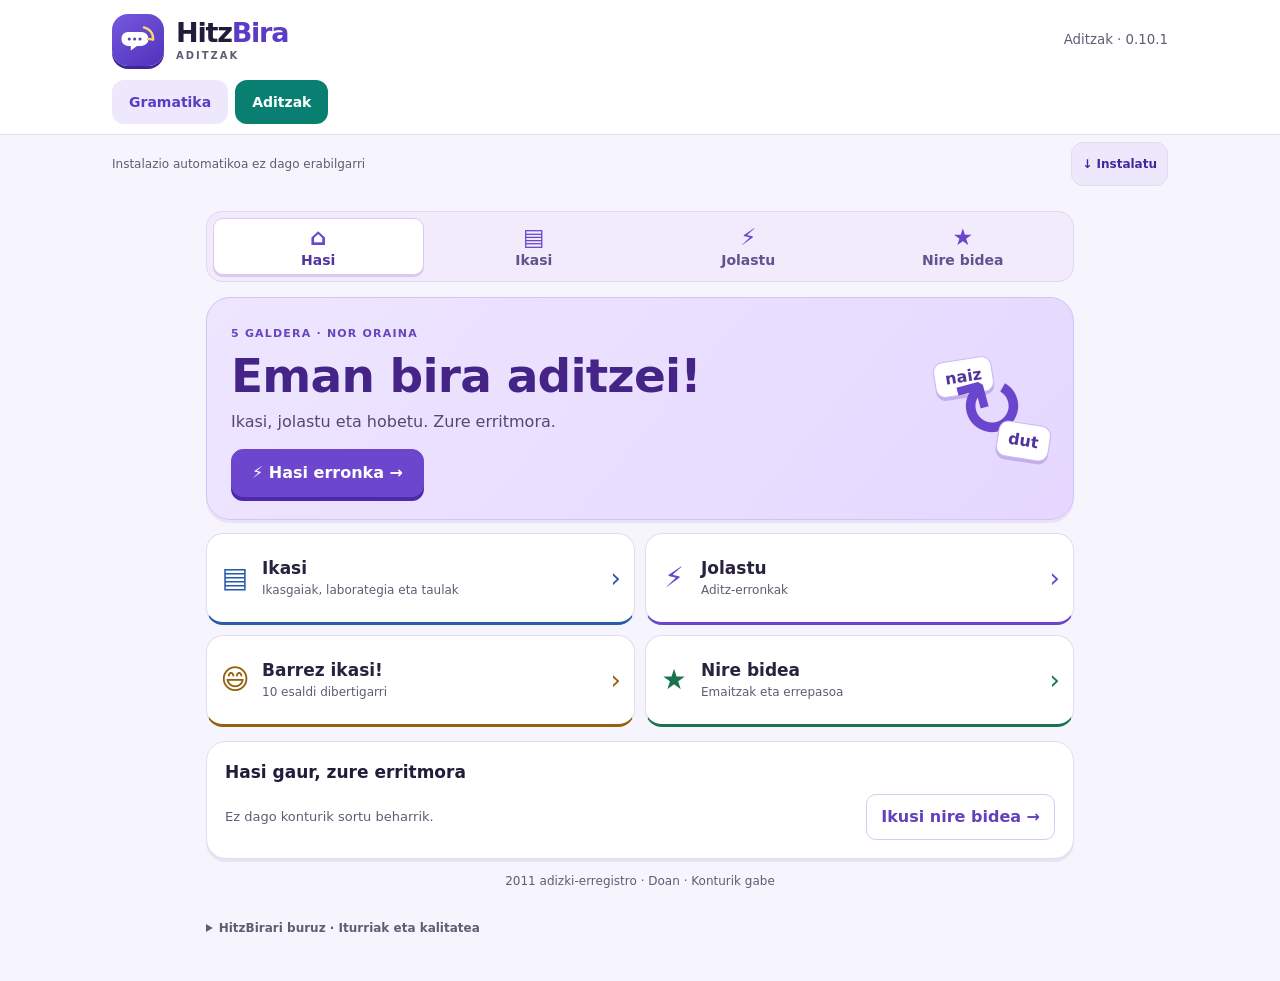
==== commit 1ad458ad: "Merge GOLD 07 design and Aditzak integration into unified HitzBira 1.1" ====
--- a/aditzak/index.html
+++ b/aditzak/index.html
@@ -56,7 +56,7 @@
 :root{--hub-purple:#6946cd} .main-nav{position:sticky;top:0;z-index:30;margin:0 0 15px;padding:6px;background:#f1ebfc;border:1px solid #e1d7f3;border-radius:16px}.main-nav button{display:flex;flex-direction:column;align-items:center;justify-content:center;gap:2px;min-height:48px;padding:5px 6px;line-height:1.15}.main-nav button strong{font-size:14px;text-align:center}.main-nav .nav-icon{font-size:23px}.section-head{margin:10px 0 15px}.section-head h1{font-size:clamp(25px,5vw,34px);margin:4px 0}.section-head p{margin:3px 0}.section-back{margin-bottom:8px}.home-hero{background:linear-gradient(130deg,#eee6ff,#e5d7ff);border:1px solid #d5c2f7;display:flex;align-items:center;gap:14px;padding:22px 24px;border-radius:24px;overflow:hidden}.home-hero-copy{flex:1;min-width:0}.home-hero h1{font-size:clamp(30px,5.3vw,47px);color:#442587;margin:6px 0;letter-spacing:-.8px}.home-hero p{color:#57466f;margin:8px 0 15px}.home-hero .primary{width:auto;min-height:48px;padding:10px 20px}.home-art{flex:0 0 115px}.hub-grid{display:grid;grid-template-columns:repeat(2,minmax(0,1fr));gap:10px;margin:0 0 14px}.hub-card{display:flex;align-items:center;gap:12px;padding:17px 13px;text-align:left;min-width:0;min-height:92px;border:1px solid #e4dced;border-bottom:3px solid var(--hub);background:#fff;border-radius:17px;color:#29213e}.hub-card:hover{background:#fdfbff}.hub-icon{font-size:28px;line-height:1;color:var(--hub);flex:0 0 30px;text-align:center}.hub-copy{flex:1;min-width:0}.hub-copy strong,.hub-copy small{display:block;overflow-wrap:anywhere}.hub-copy strong{font-size:17px;line-height:1.2;margin-bottom:4px}.hub-copy small{font-size:12px;line-height:1.35;color:#625b73}.hub-arrow{color:var(--hub);font-size:26px;line-height:1}.home-summary{display:flex;align-items:center;flex-wrap:wrap;gap:8px}.home-summary strong{flex-basis:100%;font-size:17px}.home-summary p{flex:1;margin:0;font-size:13px}.home-summary button{flex:0 0 auto}.study-back{display:flex;align-items:center;gap:10px;margin:8px 0 12px;color:#625b73;font-size:14px}.about-app{margin:0;padding:9px 0}.about-app summary{font-size:12px;color:#625b73}.about-app p{font-size:12px}.play-grid .hub-card{min-height:82px}.pwa-tools{margin-top:4px}.section-head .section-back{font-size:13px}.main-nav button.active{color:#50349d}.quiz-active .main-nav{display:none!important}
 @media(max-width:700px){body:not(.quiz-active) main{padding-bottom:calc(94px + env(safe-area-inset-bottom))}.main-nav{position:fixed;inset:auto 0 0;margin:0;border-radius:17px 17px 0 0;background:#fff;box-shadow:0 -4px 24px #38285e16;border:1px solid #e6def2;padding:6px max(6px,env(safe-area-inset-right)) calc(6px + env(safe-area-inset-bottom)) max(6px,env(safe-area-inset-left));gap:3px}.main-nav button strong{font-size:11px!important}.main-nav button{min-height:50px;gap:4px}.main-nav .nav-icon{font-size:23px!important}.main-nav .active{background:#eee6ff;box-shadow:none}.home-hero{padding:18px 15px;gap:4px}.home-art{flex-basis:70px;width:70px}.home-hero h1{font-size:30px}.home-hero .primary{padding:10px 13px;font-size:15px}.hub-card{min-height:92px;padding:12px 9px;gap:6px}.hub-icon{font-size:24px;flex-basis:24px}.hub-copy strong{font-size:15px}.hub-copy small{font-size:11px}.hub-arrow{font-size:20px}.section-head{margin:5px 0 12px}.home-summary{padding:12px}.home-summary button{font-size:12px;padding:8px}.home-hero p{font-size:14px}}
 @media(max-width:360px){.hub-card{flex-wrap:wrap;align-content:center;gap:5px}.hub-copy{flex-basis:75%}.hub-arrow{display:none}.home-art{display:none}.home-hero .primary{width:100%}} 
-.path-panel h2{margin:6px 0}.path-panel h3{margin:12px 0 7px}.path-levels{display:grid;grid-template-columns:repeat(3,minmax(0,1fr));gap:7px;margin:12px 0}.path-level{display:flex;flex-direction:column;gap:4px;align-items:center;text-align:center;border:1px solid #e3dced;border-bottom:3px solid var(--level);border-radius:14px;background:#fff;color:var(--level);padding:11px 5px;min-height:90px}.path-level.selected{outline:2px solid var(--level);outline-offset:-2px;background:#f5f0ff}.path-level-icon{font-size:26px;line-height:1.1}.path-level strong{font-size:13px}.path-level small{font-size:11px;color:#625b73}.path-list{display:grid;gap:8px;margin:10px 0 14px}.path-unit{display:flex;align-items:center;gap:12px;border:1px solid #e5ddef;border-radius:13px;padding:12px;text-align:left;background:white;color:#29213e;min-height:70px}.path-number{display:grid;place-items:center;flex:0 0 36px;height:36px;background:#eee6ff;border-radius:11px;color:#6946cd;font-size:18px;font-weight:800}.path-unit-copy{flex:1;min-width:0}.path-unit-copy strong,.path-unit-copy small,.path-status{display:block}.path-unit-copy small{font-size:13px;color:#625b73}.path-status{font-size:12px;color:#19734d;font-weight:650;margin:3px 0}.path-arrow{font-size:23px;color:#6946cd}.path-steps{display:grid;grid-template-columns:repeat(4,minmax(0,1fr));gap:5px;margin:12px 0}.path-step{font-size:12px;font-weight:700;min-height:44px;border:1px solid #ded6ee;border-radius:10px;background:white;color:#55436d;padding:5px 2px}.path-step.active{background:#eee5ff;border:2px solid #6946cd;color:#50349d}.path-model{background:#f8f5ff;border:1px solid #e9dff8;padding:13px;margin:10px 0;border-radius:15px;text-align:center}.path-tag{background:white;border:1px solid #e0d8ed;color:var(--role);border-top:3px solid var(--role);padding:5px 11px}.path-tag small,.path-tag strong{display:block}.path-form{font-weight:850;font-size:clamp(28px,6vw,44px);color:#6946cd;line-height:1.25;margin:5px 0;overflow-wrap:anywhere}.path-model p{margin:3px 0;font-size:16px}.path-transfer{margin:14px 0;padding:12px;background:#fff7de;border-radius:13px;border:1px solid #efdca6}.path-transfer p{margin:5px 0}.path-lesson>.secondary,.path-lesson>.primary{margin-top:8px}.path-panel .hub-card{width:100%}@media(max-width:520px){.path-level strong{font-size:12px}.path-level small{font-size:10px}.path-level{min-height:82px;padding:8px 3px}.path-step{font-size:11px}.path-model{padding:9px}.path-model p{font-size:14px}.path-unit{padding:10px;min-height:64px}}</style><link rel="stylesheet" href="/platform.css"><body><header class="hb-header"><div><span class="logo" aria-hidden="true">↻</span><strong>Hitz<span class="brand">Bira</span> <small class="subtitle">· Aditzak</small></strong><small>Aditzak · 0.10.1</small></div><div class="hb-platform-nav" role="navigation" aria-label="HitzBira · ikaskuntza-eremuak"><a href="/" ><span aria-hidden="true">▤</span> Gramatika</a><a href="/aditzak/index.html" aria-current="page"><span aria-hidden="true">↻</span> Aditzak</a></div></header><aside class="pwa-tools" aria-label="Instalazioa"><span class="pwa-state" id="pwa-status" role="status">Mugikorrean instalatzeko</span><button id="pwa-install" type="button" aria-expanded="false" aria-controls="pwa-help">↓ Instalatu</button><button id="pwa-update" type="button" hidden>↻ Eguneratu</button><div class="pwa-help" id="pwa-help" hidden><strong>HitzBira pantaila nagusian</strong><p>iPhone: ireki Safari-n, Partekatu → Gehitu pantaila nagusira → Ireki web-aplikazio gisa (aukera agertzen bada).</p><p>Android: ireki Chrome-n, ⋮ → Instalatu aplikazioa edo Gehitu pantaila nagusira.</p><p>Lehen aldiz Internetekin ireki. Deskarga osatutakoan, ariketak konexiorik gabe egin daitezke. Aurrerapena gailuan gordetzen da; ez da sinkronizatzen.</p><button id="pwa-close" type="button">Itxi</button></div></aside><main id="main"></main><script>const DATA=[{"id":"0|0|ni","s":0,"m":0,"roles":["ni"],"form":"naiz","example":"Ni pijamaz joan ____ eskolara: autobusa ez zegoen zain!","source":"Euskaltzaindia · Aditz laguntzaile batua (1973) · A1 · 20. or.","sourceUrl":"https://www.euskaltzaindia.eus/dok/euskera/11616.pdf","reviewStatus":"1973ko taulako testuarekin kontrastatua; irudia berriz egiaztatzeko","imageChecked":true,"sourcePage":20,"auditBatch":"NOR-NOR-NORI-2026-11-24","previousExample":"Ni lagunekin parkera joan ____.","exampleTheme":"umorea","exampleOrigin":"HitzBira · jatorrizko esaldia","exampleReview":"Pertsona eta adizkiaren identifikatzailearekiko kontrastea; berrikuspen pedagogiko-linguistiko independentea egiteke"},{"id":"0|0|hi","s":0,"m":0,"roles":["hi"],"form":"haiz","source":"Euskaltzaindia · Aditz laguntzaile batua (1973) · A1 · 20. or.","example":"Hi gaur goiz iritsi ____.","sourceUrl":"https://www.euskaltzaindia.eus/dok/euskera/11616.pdf","reviewStatus":"1973ko taulako testuarekin kontrastatua; irudia berriz egiaztatzeko","imageChecked":true,"sourcePage":20,"auditBatch":"NOR-NOR-NORI-2026-11-24"},{"id":"0|0|hura","s":0,"m":0,"roles":["hura"],"form":"da","example":"Gure katua kaxa batean lokartu ____: bost izarreko hotela omen da.","source":"Euskaltzaindia · Aditz laguntzaile batua (1973) · A1 · 20. or.","sourceUrl":"https://www.euskaltzaindia.eus/dok/euskera/11616.pdf","reviewStatus":"1973ko taulako testuarekin kontrastatua; irudia berriz egiaztatzeko","imageChecked":true,"sourcePage":20,"auditBatch":"NOR-NOR-NORI-2026-11-24","previousExample":"Ane saskibaloian aritu ____.","exampleTheme":"umorea","exampleOrigin":"HitzBira · jatorrizko esaldia","exampleReview":"Pertsona eta adizkiaren identifikatzailearekiko kontrastea; berrikuspen pedagogiko-linguistiko independentea egiteke"},{"id":"0|0|gu","s":0,"m":0,"roles":["gu"],"form":"gara","example":"Gu pizzaren bila etorri ____, ez etxeko lanen bila!","source":"Euskaltzaindia · Aditz laguntzaile batua (1973) · A1 · 20. or.","sourceUrl":"https://www.euskaltzaindia.eus/dok/euskera/11616.pdf","reviewStatus":"1973ko taulako testuarekin kontrastatua; irudia berriz egiaztatzeko","imageChecked":true,"sourcePage":20,"auditBatch":"NOR-NOR-NORI-2026-11-24","previousExample":"Gu talde berekoak ____.","exampleTheme":"umorea","exampleOrigin":"HitzBira · jatorrizko esaldia","exampleReview":"Pertsona eta adizkiaren identifikatzailearekiko kontrastea; berrikuspen pedagogiko-linguistiko independentea egiteke"},{"id":"0|0|zu","s":0,"m":0,"roles":["zu"],"form":"zara","example":"Zu gaur pozik ____.","source":"Euskaltzaindia · Aditz laguntzaile batua (1973) · A1 · 20. or.","sourceUrl":"https://www.euskaltzaindia.eus/dok/euskera/11616.pdf","reviewStatus":"1973ko taulako testuarekin kontrastatua; irudia berriz egiaztatzeko","imageChecked":true,"sourcePage":20,"auditBatch":"NOR-NOR-NORI-2026-11-24"},{"id":"0|0|zuek","s":0,"m":0,"roles":["zuek"],"form":"zarete","example":"Zuek txokolatearen detektibeak ____.","source":"Euskaltzaindia · Aditz laguntzaile batua (1973) · A1 · 20. or.","sourceUrl":"https://www.euskaltzaindia.eus/dok/euskera/11616.pdf","reviewStatus":"1973ko taulako testuarekin kontrastatua; irudia berriz egiaztatzeko","imageChecked":true,"sourcePage":20,"auditBatch":"NOR-NOR-NORI-2026-11-24","previousExample":"Zuek garaiz iritsi ____.","exampleTheme":"umorea","exampleOrigin":"HitzBira · jatorrizko esaldia","exampleReview":"Pertsona eta adizkiaren identifikatzailearekiko kontrastea; berrikuspen pedagogiko-linguistiko independentea egiteke"},{"id":"0|0|haiek","s":0,"m":0,"roles":["haiek"],"form":"dira","example":"Pinguinoak izotz gainean dantzatzen ari ____.","source":"Euskaltzaindia · Aditz laguntzaile batua (1973) · A1 · 20. or.","sourceUrl":"https://www.euskaltzaindia.eus/dok/euskera/11616.pdf","reviewStatus":"1973ko taulako testuarekin kontrastatua; irudia berriz egiaztatzeko","imageChecked":true,"sourcePage":20,"auditBatch":"NOR-NOR-NORI-2026-11-24","previousExample":"Haiek trenez iritsi ____.","exampleTheme":"umorea","exampleOrigin":"HitzBira · jatorrizko esaldia","exampleReview":"Pertsona eta adizkiaren identifikatzailearekiko kontrastea; berrikuspen pedagogiko-linguistiko independentea egiteke"},{"id":"0|1|ni","s":0,"m":1,"roles":["ni"],"form":"nintzen","example":"Atzo galtzerdi bana jantzita atera ____ etxetik.","source":"Euskaltzaindia · Aditz laguntzaile batua (1973) · B1 · 21. or.","sourceUrl":"https://www.euskaltzaindia.eus/dok/euskera/11616.pdf","reviewStatus":"1973ko taulako testuarekin kontrastatua; irudia berriz egiaztatzeko","imageChecked":true,"sourcePage":21,"auditBatch":"NOR-NOR-NORI-2026-11-24","previousExample":"Atzo ni zineman egon ____.","exampleTheme":"umorea","exampleOrigin":"HitzBira · jatorrizko esaldia","exampleReview":"Pertsona eta adizkiaren identifikatzailearekiko kontrastea; berrikuspen pedagogiko-linguistiko independentea egiteke"},{"id":"0|1|hi","s":0,"m":1,"roles":["hi"],"form":"hintzen","source":"Euskaltzaindia · Aditz laguntzaile batua (1973) · B1 · 21. or.","example":"Hi atzo etxean egon ____.","sourceUrl":"https://www.euskaltzaindia.eus/dok/euskera/11616.pdf","reviewStatus":"1973ko taulako testuarekin kontrastatua; irudia berriz egiaztatzeko","imageChecked":true,"sourcePage":21,"auditBatch":"NOR-NOR-NORI-2026-11-24"},{"id":"0|1|hura","s":0,"m":1,"roles":["hura"],"form":"zen","source":"Euskaltzaindia · Aditz laguntzaile batua (1973) · B1 · 21. or.","example":"Hura atzo etxean egon ____.","sourceUrl":"https://www.euskaltzaindia.eus/dok/euskera/11616.pdf","reviewStatus":"1973ko taulako testuarekin kontrastatua; irudia berriz egiaztatzeko","imageChecked":true,"sourcePage":21,"auditBatch":"NOR-NOR-NORI-2026-11-24"},{"id":"0|1|gu","s":0,"m":1,"roles":["gu"],"form":"ginen","example":"Atzo gu ogi bila joan ____, eta pastelarekin itzuli ginen.","source":"Euskaltzaindia · Aditz laguntzaile batua (1973) · B1 · 21. or.","sourceUrl":"https://www.euskaltzaindia.eus/dok/euskera/11616.pdf","reviewStatus":"1973ko taulako testuarekin kontrastatua; irudia berriz egiaztatzeko","imageChecked":true,"sourcePage":21,"auditBatch":"NOR-NOR-NORI-2026-11-24","previousExample":"Gu atzo hondartzara joan ____.","exampleTheme":"umorea","exampleOrigin":"HitzBira · jatorrizko esaldia","exampleReview":"Pertsona eta adizkiaren identifikatzailearekiko kontrastea; berrikuspen pedagogiko-linguistiko independentea egiteke"},{"id":"0|1|zu","s":0,"m":1,"roles":["zu"],"form":"zinen","example":"Atzo zu zineman lo geratu ____; filma amaitu eta gero esnatu zinen!","source":"Euskaltzaindia · Aditz laguntzaile batua (1973) · B1 · 21. or.","sourceUrl":"https://www.euskaltzaindia.eus/dok/euskera/11616.pdf","reviewStatus":"1973ko taulako testuarekin kontrastatua; irudia berriz egiaztatzeko","imageChecked":true,"sourcePage":21,"auditBatch":"NOR-NOR-NORI-2026-11-24","previousExample":"Zu iaz taldean aritu ____.","exampleTheme":"umorea","exampleOrigin":"HitzBira · jatorrizko esaldia","exampleReview":"Pertsona eta adizkiaren identifikatzailearekiko kontrastea; berrikuspen pedagogiko-linguistiko independentea egiteke"},{"id":"0|1|zuek","s":0,"m":1,"roles":["zuek"],"form":"zineten","source":"Euskaltzaindia · Aditz laguntzaile batua (1973) · B1 · 21. or.","example":"Zuek atzo etxean egon ____.","sourceUrl":"https://www.euskaltzaindia.eus/dok/euskera/11616.pdf","reviewStatus":"1973ko taulako testuarekin kontrastatua; irudia berriz egiaztatzeko","imageChecked":true,"sourcePage":21,"auditBatch":"NOR-NOR-NORI-2026-11-24"},{"id":"0|1|haiek","s":0,"m":1,"roles":["haiek"],"form":"ziren","example":"Atzo ahateak eskolako patioan agertu ____.","source":"Euskaltzaindia · Aditz laguntzaile batua (1973) · B1 · 21. or.","sourceUrl":"https://www.euskaltzaindia.eus/dok/euskera/11616.pdf","reviewStatus":"1973ko taulako testuarekin kontrastatua; irudia berriz egiaztatzeko","imageChecked":true,"sourcePage":21,"auditBatch":"NOR-NOR-NORI-2026-11-24","previousExample":"Haiek atzo etorri ____.","exampleTheme":"umorea","exampleOrigin":"HitzBira · jatorrizko esaldia","exampleReview":"Pertsona eta adizkiaren identifikatzailearekiko kontrastea; berrikuspen pedagogiko-linguistiko independentea egiteke"},{"id":"0|2|ni","s":0,"m":2,"roles":["ni"],"form":"banintz","example":"Ni inurria ____, gaileta bat niretzat etxe oso bat izango litzateke.","source":"Euskaltzaindia · Aditz laguntzaile batua (1973) · B4 · 21. or.","sourceUrl":"https://www.euskaltzaindia.eus/dok/euskera/11616.pdf","reviewStatus":"1973ko taulako testuarekin kontrastatua; irudia berriz egiaztatzeko","imageChecked":true,"sourcePage":21,"auditBatch":"NOR-NOR-NORI-2026-11-24","previousExample":"Ni ikusezina ____, edonora sartuko nintzateke.","exampleTheme":"umorea","exampleOrigin":"HitzBira · jatorrizko esaldia","exampleReview":"Pertsona eta adizkiaren identifikatzailearekiko kontrastea; berrikuspen pedagogiko-linguistiko independentea egiteke"},{"id":"0|2|hi","s":0,"m":2,"roles":["hi"],"form":"bahintz","source":"Euskaltzaindia · Aditz laguntzaile batua (1973) · B4 · 21. or.","sourceUrl":"https://www.euskaltzaindia.eus/dok/euskera/11616.pdf","reviewStatus":"1973ko taulako testuarekin kontrastatua; irudia berriz egiaztatzeko","imageChecked":true,"sourcePage":21,"auditBatch":"NOR-NOR-NORI-2026-11-24"},{"id":"0|2|hura","s":0,"m":2,"roles":["hura"],"form":"balitz","source":"Euskaltzaindia · Aditz laguntzaile batua (1973) · B4 · 21. or.","sourceUrl":"https://www.euskaltzaindia.eus/dok/euskera/11616.pdf","reviewStatus":"1973ko taulako testuarekin kontrastatua; irudia berriz egiaztatzeko","imageChecked":true,"sourcePage":21,"auditBatch":"NOR-NOR-NORI-2026-11-24","example":"Gure katua irakaslea ____, atsedenaldia bi ordukoa izango litzateke.","exampleTheme":"umorea","exampleOrigin":"HitzBira · jatorrizko esaldia","exampleReview":"Pertsona eta adizkiaren identifikatzailearekiko kontrastea; berrikuspen pedagogiko-linguistiko independentea egiteke"},{"id":"0|2|gu","s":0,"m":2,"roles":["gu"],"form":"bagina","example":"Gu mamuak ____, ez genuke aterik irekiko.","source":"Euskaltzaindia · Aditz laguntzaile batua (1973) · B4 · 21. or.","sourceUrl":"https://www.euskaltzaindia.eus/dok/euskera/11616.pdf","reviewStatus":"1973ko taulako testuarekin kontrastatua; irudia berriz egiaztatzeko","imageChecked":true,"sourcePage":21,"auditBatch":"NOR-NOR-NORI-2026-11-24","previousExample":"Gu aberatsak ____, munduan zehar bidaiatuko genuke.","exampleTheme":"umorea","exampleOrigin":"HitzBira · jatorrizko esaldia","exampleReview":"Pertsona eta adizkiaren identifikatzailearekiko kontrastea; berrikuspen pedagogiko-linguistiko independentea egiteke"},{"id":"0|2|zu","s":0,"m":2,"roles":["zu"],"form":"bazina","source":"Euskaltzaindia · Aditz laguntzaile batua (1973) · B4 · 21. or.","sourceUrl":"https://www.euskaltzaindia.eus/dok/euskera/11616.pdf","reviewStatus":"1973ko taulako testuarekin kontrastatua; irudia berriz egiaztatzeko","imageChecked":true,"sourcePage":21,"auditBatch":"NOR-NOR-NORI-2026-11-24"},{"id":"0|2|zuek","s":0,"m":2,"roles":["zuek"],"form":"bazinete","source":"Euskaltzaindia · Aditz laguntzaile batua (1973) · B4 · 21. or.","sourceUrl":"https://www.euskaltzaindia.eus/dok/euskera/11616.pdf","reviewStatus":"1973ko taulako testuarekin kontrastatua; irudia berriz egiaztatzeko","imageChecked":true,"sourcePage":21,"auditBatch":"NOR-NOR-NORI-2026-11-24"},{"id":"0|2|haiek","s":0,"m":2,"roles":["haiek"],"form":"balira","source":"Euskaltzaindia · Aditz laguntzaile batua (1973) · B4 · 21. or.","sourceUrl":"https://www.euskaltzaindia.eus/dok/euskera/11616.pdf","reviewStatus":"1973ko taulako testuarekin kontrastatua; irudia berriz egiaztatzeko","imageChecked":true,"sourcePage":21,"auditBatch":"NOR-NOR-NORI-2026-11-24"},{"id":"0|3|ni","s":0,"m":3,"roles":["ni"],"form":"nintzateke","source":"Euskaltzaindia · Aditz laguntzaile batua (1973) · B2 · 21. or.","sourceUrl":"https://www.euskaltzaindia.eus/dok/euskera/11616.pdf","reviewStatus":"1973ko taulako testuarekin kontrastatua; irudia berriz egiaztatzeko","imageChecked":true,"sourcePage":21,"auditBatch":"NOR-NOR-NORI-2026-11-24","example":"Hegalak banitu, eskolara hegan joango ____.","exampleTheme":"umorea","exampleOrigin":"HitzBira · jatorrizko esaldia","exampleReview":"Pertsona eta adizkiaren identifikatzailearekiko kontrastea; berrikuspen pedagogiko-linguistiko independentea egiteke"},{"id":"0|3|hi","s":0,"m":3,"roles":["hi"],"form":"hintzateke","source":"Euskaltzaindia · Aditz laguntzaile batua (1973) · B2 · 21. or.","sourceUrl":"https://www.euskaltzaindia.eus/dok/euskera/11616.pdf","reviewStatus":"1973ko taulako testuarekin kontrastatua; irudia berriz egiaztatzeko","imageChecked":true,"sourcePage":21,"auditBatch":"NOR-NOR-NORI-2026-11-24"},{"id":"0|3|hura","s":0,"m":3,"roles":["hura"],"form":"litzateke","example":"Munduan brokolirik ez balego, nire anaia pozik egongo ____.","source":"Euskaltzaindia · Aditz laguntzaile batua (1973) · B2 · 21. or.","sourceUrl":"https://www.euskaltzaindia.eus/dok/euskera/11616.pdf","reviewStatus":"1973ko taulako testuarekin kontrastatua; irudia berriz egiaztatzeko","imageChecked":true,"sourcePage":21,"auditBatch":"NOR-NOR-NORI-2026-11-24","previousExample":"Bidaia hori ederra izango ____.","exampleTheme":"umorea","exampleOrigin":"HitzBira · jatorrizko esaldia","exampleReview":"Pertsona eta adizkiaren identifikatzailearekiko kontrastea; berrikuspen pedagogiko-linguistiko independentea egiteke"},{"id":"0|3|gu","s":0,"m":3,"roles":["gu"],"form":"ginateke","source":"Euskaltzaindia · Aditz laguntzaile batua (1973) · B2 · 21. or.","sourceUrl":"https://www.euskaltzaindia.eus/dok/euskera/11616.pdf","reviewStatus":"1973ko taulako testuarekin kontrastatua; irudia berriz egiaztatzeko","imageChecked":true,"sourcePage":21,"auditBatch":"NOR-NOR-NORI-2026-11-24"},{"id":"0|3|zu","s":0,"m":3,"roles":["zu"],"form":"zinateke","source":"Euskaltzaindia · Aditz laguntzaile batua (1973) · B2 · 21. or.","sourceUrl":"https://www.euskaltzaindia.eus/dok/euskera/11616.pdf","reviewStatus":"1973ko taulako testuarekin kontrastatua; irudia berriz egiaztatzeko","imageChecked":true,"sourcePage":21,"auditBatch":"NOR-NOR-NORI-2026-11-24"},{"id":"0|3|zuek","s":0,"m":3,"roles":["zuek"],"form":"zinatekete","source":"Euskaltzaindia · Aditz laguntzaile batua (1973) · B2 · 21. or.","sourceUrl":"https://www.euskaltzaindia.eus/dok/euskera/11616.pdf","reviewStatus":"1973ko taulako testuarekin kontrastatua; irudia berriz egiaztatzeko","imageChecked":true,"sourcePage":21,"auditBatch":"NOR-NOR-NORI-2026-11-24"},{"id":"0|3|haiek","s":0,"m":3,"roles":["haiek"],"form":"lirateke","source":"Euskaltzaindia · Aditz laguntzaile batua (1973) · B2 · 21. or.","sourceUrl":"https://www.euskaltzaindia.eus/dok/euskera/11616.pdf","reviewStatus":"1973ko taulako testuarekin kontrastatua; irudia berriz egiaztatzeko","imageChecked":true,"sourcePage":21,"auditBatch":"NOR-NOR-NORI-2026-11-24","example":"Oiloek patinak balituzte, patinatzen arituko ____.","exampleTheme":"umorea","exampleOrigin":"HitzBira · jatorrizko esaldia","exampleReview":"Pertsona eta adizkiaren identifikatzailearekiko kontrastea; berrikuspen pedagogiko-linguistiko independentea egiteke"},{"id":"0|4|ni","s":0,"m":4,"roles":["ni"],"form":"nintzatekeen","source":"Euskaltzaindia · Aditz laguntzaile batua (1973) · B3 · 21. or.","sourceUrl":"https://www.euskaltzaindia.eus/dok/euskera/11616.pdf","reviewStatus":"1973ko taulako testuarekin kontrastatua; irudia berriz egiaztatzeko","imageChecked":true,"sourcePage":21,"auditBatch":"NOR-NOR-NORI-2026-11-24","example":"Autobusa galdu ez banu, garaiz iritsiko ____.","exampleTheme":"umorea","exampleOrigin":"HitzBira · jatorrizko esaldia","exampleReview":"Pertsona eta adizkiaren identifikatzailearekiko kontrastea; berrikuspen pedagogiko-linguistiko independentea egiteke"},{"id":"0|4|hi","s":0,"m":4,"roles":["hi"],"form":"hintzatekeen","source":"Euskaltzaindia · Aditz laguntzaile batua (1973) · B3 · 21. or.","sourceUrl":"https://www.euskaltzaindia.eus/dok/euskera/11616.pdf","reviewStatus":"1973ko taulako testuarekin kontrastatua; irudia berriz egiaztatzeko","imageChecked":true,"sourcePage":21,"auditBatch":"NOR-NOR-NORI-2026-11-24"},{"id":"0|4|hura","s":0,"m":4,"roles":["hura"],"form":"zatekeen","source":"Euskaltzaindia · Aditz laguntzaile batua (1973) · B3 · 21. or.","sourceUrl":"https://www.euskaltzaindia.eus/dok/euskera/11616.pdf","reviewStatus":"1973ko taulako testuarekin kontrastatua; irudia berriz egiaztatzeko","imageChecked":true,"sourcePage":21,"auditBatch":"NOR-NOR-NORI-2026-11-24"},{"id":"0|4|gu","s":0,"m":4,"roles":["gu"],"form":"ginatekeen","source":"Euskaltzaindia · Aditz laguntzaile batua (1973) · B3 · 21. or.","sourceUrl":"https://www.euskaltzaindia.eus/dok/euskera/11616.pdf","reviewStatus":"1973ko taulako testuarekin kontrastatua; irudia berriz egiaztatzeko","imageChecked":true,"sourcePage":21,"auditBatch":"NOR-NOR-NORI-2026-11-24","example":"Mapa buruz behera jarri ez bagenu, lehenago iritsiko ____.","exampleTheme":"umorea","exampleOrigin":"HitzBira · jatorrizko esaldia","exampleReview":"Pertsona eta adizkiaren identifikatzailearekiko kontrastea; berrikuspen pedagogiko-linguistiko independentea egiteke"},{"id":"0|4|zu","s":0,"m":4,"roles":["zu"],"form":"zinatekeen","source":"Euskaltzaindia · Aditz laguntzaile batua (1973) · B3 · 21. or.","sourceUrl":"https://www.euskaltzaindia.eus/dok/euskera/11616.pdf","reviewStatus":"1973ko taulako testuarekin kontrastatua; irudia berriz egiaztatzeko","imageChecked":true,"sourcePage":21,"auditBatch":"NOR-NOR-NORI-2026-11-24"},{"id":"0|4|zuek","s":0,"m":4,"roles":["zuek"],"form":"zinateketen","source":"Euskaltzaindia · Aditz laguntzaile batua (1973) · B3 · 21. or.","sourceUrl":"https://www.euskaltzaindia.eus/dok/euskera/11616.pdf","reviewStatus":"1973ko taulako testuarekin kontrastatua; irudia berriz egiaztatzeko","imageChecked":true,"sourcePage":21,"auditBatch":"NOR-NOR-NORI-2026-11-24"},{"id":"0|4|haiek","s":0,"m":4,"roles":["haiek"],"form":"ziratekeen","source":"Euskaltzaindia · Aditz laguntzaile batua (1973) · B3 · 21. or.","sourceUrl":"https://www.euskaltzaindia.eus/dok/euskera/11616.pdf","reviewStatus":"1973ko taulako testuarekin kontrastatua; irudia berriz egiaztatzeko","imageChecked":true,"sourcePage":21,"auditBatch":"NOR-NOR-NORI-2026-11-24"},{"id":"0|5|ni","s":0,"m":5,"roles":["ni"],"form":"naiteke","example":"Ni ere sar ____ kartoizko gazteluan?","source":"Euskaltzaindia · Aditz laguntzaile batua (1973) · A5 · 20. or.","sourceUrl":"https://www.euskaltzaindia.eus/dok/euskera/11616.pdf","reviewStatus":"1973ko taulako testuarekin kontrastatua; irudia berriz egiaztatzeko","imageChecked":true,"sourcePage":20,"auditBatch":"NOR-NOR-NORI-2026-11-24","previousExample":"Ni ere sar ____ jokoan?","exampleTheme":"umorea","exampleOrigin":"HitzBira · jatorrizko esaldia","exampleReview":"Pertsona eta adizkiaren identifikatzailearekiko kontrastea; berrikuspen pedagogiko-linguistiko independentea egiteke"},{"id":"0|5|hi","s":0,"m":5,"roles":["hi"],"form":"haiteke","source":"Euskaltzaindia · Aditz laguntzaile batua (1973) · A5 · 20. or.","sourceUrl":"https://www.euskaltzaindia.eus/dok/euskera/11616.pdf","reviewStatus":"1973ko taulako testuarekin kontrastatua; irudia berriz egiaztatzeko","imageChecked":true,"sourcePage":20,"auditBatch":"NOR-NOR-NORI-2026-11-24"},{"id":"0|5|hura","s":0,"m":5,"roles":["hura"],"form":"daiteke","source":"Euskaltzaindia · Aditz laguntzaile batua (1973) · A5 · 20. or.","sourceUrl":"https://www.euskaltzaindia.eus/dok/euskera/11616.pdf","reviewStatus":"1973ko taulako testuarekin kontrastatua; irudia berriz egiaztatzeko","imageChecked":true,"sourcePage":20,"auditBatch":"NOR-NOR-NORI-2026-11-24","example":"Robot bat ere nekatu ____?","exampleTheme":"umorea","exampleOrigin":"HitzBira · jatorrizko esaldia","exampleReview":"Pertsona eta adizkiaren identifikatzailearekiko kontrastea; berrikuspen pedagogiko-linguistiko independentea egiteke"},{"id":"0|5|gu","s":0,"m":5,"roles":["gu"],"form":"gaitezke","example":"Gu galtzerdiak eskuetan ditugula ibil ____?","source":"Euskaltzaindia · Aditz laguntzaile batua (1973) · A5 · 20. or.","sourceUrl":"https://www.euskaltzaindia.eus/dok/euskera/11616.pdf","reviewStatus":"1973ko taulako testuarekin kontrastatua; irudia berriz egiaztatzeko","imageChecked":true,"sourcePage":20,"auditBatch":"NOR-NOR-NORI-2026-11-24","previousExample":"Gu batera joan ____.","exampleTheme":"umorea","exampleOrigin":"HitzBira · jatorrizko esaldia","exampleReview":"Pertsona eta adizkiaren identifikatzailearekiko kontrastea; berrikuspen pedagogiko-linguistiko independentea egiteke"},{"id":"0|5|zu","s":0,"m":5,"roles":["zu"],"form":"zaitezke","source":"Euskaltzaindia · Aditz laguntzaile batua (1973) · A5 · 20. or.","sourceUrl":"https://www.euskaltzaindia.eus/dok/euskera/11616.pdf","reviewStatus":"1973ko taulako testuarekin kontrastatua; irudia berriz egiaztatzeko","imageChecked":true,"sourcePage":20,"auditBatch":"NOR-NOR-NORI-2026-11-24"},{"id":"0|5|zuek","s":0,"m":5,"roles":["zuek"],"form":"zaitezkete","source":"Euskaltzaindia · Aditz laguntzaile batua (1973) · A5 · 20. or.","sourceUrl":"https://www.euskaltzaindia.eus/dok/euskera/11616.pdf","reviewStatus":"1973ko taulako testuarekin kontrastatua; irudia berriz egiaztatzeko","imageChecked":true,"sourcePage":20,"auditBatch":"NOR-NOR-NORI-2026-11-24"},{"id":"0|5|haiek","s":0,"m":5,"roles":["haiek"],"form":"daitezke","source":"Euskaltzaindia · Aditz laguntzaile batua (1973) · A5 · 20. or.","sourceUrl":"https://www.euskaltzaindia.eus/dok/euskera/11616.pdf","reviewStatus":"1973ko taulako testuarekin kontrastatua; irudia berriz egiaztatzeko","imageChecked":true,"sourcePage":20,"auditBatch":"NOR-NOR-NORI-2026-11-24","example":"Pinguinoak izotz gainean irristatu ____.","exampleTheme":"umorea","exampleOrigin":"HitzBira · jatorrizko esaldia","exampleReview":"Pertsona eta adizkiaren identifikatzailearekiko kontrastea; berrikuspen pedagogiko-linguistiko independentea egiteke"},{"id":"0|6|ni","s":0,"m":6,"roles":["ni"],"form":"nintekeen","source":"Euskaltzaindia · Aditz laguntzaile batua (1973) · B8 · 22. or.","sourceUrl":"https://www.euskaltzaindia.eus/dok/euskera/11616.pdf","reviewStatus":"1973ko taulako testuarekin kontrastatua; irudia berriz egiaztatzeko","imageChecked":true,"sourcePage":22,"auditBatch":"NOR-NOR-NORI-2026-11-24","example":"Txikitan, ni mahai azpian ezkuta ____ inork ikusi gabe.","exampleTheme":"umorea","exampleOrigin":"HitzBira · jatorrizko esaldia","exampleReview":"Pertsona eta adizkiaren identifikatzailearekiko kontrastea; berrikuspen pedagogiko-linguistiko independentea egiteke"},{"id":"0|6|hi","s":0,"m":6,"roles":["hi"],"form":"hintekeen","source":"Euskaltzaindia · Aditz laguntzaile batua (1973) · B8 · 22. or.","sourceUrl":"https://www.euskaltzaindia.eus/dok/euskera/11616.pdf","reviewStatus":"1973ko taulako testuarekin kontrastatua; irudia berriz egiaztatzeko","imageChecked":true,"sourcePage":22,"auditBatch":"NOR-NOR-NORI-2026-11-24"},{"id":"0|6|hura","s":0,"m":6,"roles":["hura"],"form":"zitekeen","source":"Euskaltzaindia · Aditz laguntzaile batua (1973) · B8 · 22. or.","sourceUrl":"https://www.euskaltzaindia.eus/dok/euskera/11616.pdf","reviewStatus":"1973ko taulako testuarekin kontrastatua; irudia berriz egiaztatzeko","imageChecked":true,"sourcePage":22,"auditBatch":"NOR-NOR-NORI-2026-11-24","example":"Lehen, gure hamsterra kartoizko hoditik sar ____.","exampleTheme":"umorea","exampleOrigin":"HitzBira · jatorrizko esaldia","exampleReview":"Pertsona eta adizkiaren identifikatzailearekiko kontrastea; berrikuspen pedagogiko-linguistiko independentea egiteke"},{"id":"0|6|gu","s":0,"m":6,"roles":["gu"],"form":"gintezkeen","source":"Euskaltzaindia · Aditz laguntzaile batua (1973) · B8 · 22. or.","sourceUrl":"https://www.euskaltzaindia.eus/dok/euskera/11616.pdf","reviewStatus":"1973ko taulako testuarekin kontrastatua; irudia berriz egiaztatzeko","imageChecked":true,"sourcePage":22,"auditBatch":"NOR-NOR-NORI-2026-11-24"},{"id":"0|6|zu","s":0,"m":6,"roles":["zu"],"form":"zintezkeen","source":"Euskaltzaindia · Aditz laguntzaile batua (1973) · B8 · 22. or.","sourceUrl":"https://www.euskaltzaindia.eus/dok/euskera/11616.pdf","reviewStatus":"1973ko taulako testuarekin kontrastatua; irudia berriz egiaztatzeko","imageChecked":true,"sourcePage":22,"auditBatch":"NOR-NOR-NORI-2026-11-24"},{"id":"0|6|zuek","s":0,"m":6,"roles":["zuek"],"form":"zintezketen","source":"Euskaltzaindia · Aditz laguntzaile batua (1973) · B8 · 22. or.","sourceUrl":"https://www.euskaltzaindia.eus/dok/euskera/11616.pdf","reviewStatus":"1973ko taulako testuarekin kontrastatua; irudia berriz egiaztatzeko","imageChecked":true,"sourcePage":22,"auditBatch":"NOR-NOR-NORI-2026-11-24"},{"id":"0|6|haiek","s":0,"m":6,"roles":["haiek"],"form":"zitezkeen","source":"Euskaltzaindia · Aditz laguntzaile batua (1973) · B8 · 22. or.","sourceUrl":"https://www.euskaltzaindia.eus/dok/euskera/11616.pdf","reviewStatus":"1973ko taulako testuarekin kontrastatua; irudia berriz egiaztatzeko","imageChecked":true,"sourcePage":22,"auditBatch":"NOR-NOR-NORI-2026-11-24"},{"id":"0|7|ni","s":0,"m":7,"roles":["ni"],"form":"ninteke","source":"Euskaltzaindia · Aditz laguntzaile batua (1973) · B7 · 22. or.","sourceUrl":"https://www.euskaltzaindia.eus/dok/euskera/11616.pdf","reviewStatus":"1973ko taulako testuarekin kontrastatua; irudia berriz egiaztatzeko","imageChecked":true,"sourcePage":22,"auditBatch":"NOR-NOR-NORI-2026-11-24","example":"Ate hori zabalagoa balitz, ni bizikletaz sar ____.","exampleTheme":"umorea","exampleOrigin":"HitzBira · jatorrizko esaldia","exampleReview":"Pertsona eta adizkiaren identifikatzailearekiko kontrastea; berrikuspen pedagogiko-linguistiko independentea egiteke"},{"id":"0|7|hi","s":0,"m":7,"roles":["hi"],"form":"hinteke","source":"Euskaltzaindia · Aditz laguntzaile batua (1973) · B7 · 22. or.","sourceUrl":"https://www.euskaltzaindia.eus/dok/euskera/11616.pdf","reviewStatus":"1973ko taulako testuarekin kontrastatua; irudia berriz egiaztatzeko","imageChecked":true,"sourcePage":22,"auditBatch":"NOR-NOR-NORI-2026-11-24"},{"id":"0|7|hura","s":0,"m":7,"roles":["hura"],"form":"liteke","source":"Euskaltzaindia · Aditz laguntzaile batua (1973) · B7 · 22. or.","sourceUrl":"https://www.euskaltzaindia.eus/dok/euskera/11616.pdf","reviewStatus":"1973ko taulako testuarekin kontrastatua; irudia berriz egiaztatzeko","imageChecked":true,"sourcePage":22,"auditBatch":"NOR-NOR-NORI-2026-11-24"},{"id":"0|7|gu","s":0,"m":7,"roles":["gu"],"form":"gintezke","source":"Euskaltzaindia · Aditz laguntzaile batua (1973) · B7 · 22. or.","sourceUrl":"https://www.euskaltzaindia.eus/dok/euskera/11616.pdf","reviewStatus":"1973ko taulako testuarekin kontrastatua; irudia berriz egiaztatzeko","imageChecked":true,"sourcePage":22,"auditBatch":"NOR-NOR-NORI-2026-11-24","example":"Itsasontzi bat bagenu, gu uhartera hel ____.","exampleTheme":"umorea","exampleOrigin":"HitzBira · jatorrizko esaldia","exampleReview":"Pertsona eta adizkiaren identifikatzailearekiko kontrastea; berrikuspen pedagogiko-linguistiko independentea egiteke"},{"id":"0|7|zu","s":0,"m":7,"roles":["zu"],"form":"zintezke","source":"Euskaltzaindia · Aditz laguntzaile batua (1973) · B7 · 22. or.","sourceUrl":"https://www.euskaltzaindia.eus/dok/euskera/11616.pdf","reviewStatus":"1973ko taulako testuarekin kontrastatua; irudia berriz egiaztatzeko","imageChecked":true,"sourcePage":22,"auditBatch":"NOR-NOR-NORI-2026-11-24"},{"id":"0|7|zuek","s":0,"m":7,"roles":["zuek"],"form":"zintezkete","source":"Euskaltzaindia · Aditz laguntzaile batua (1973) · B7 · 22. or.","sourceUrl":"https://www.euskaltzaindia.eus/dok/euskera/11616.pdf","reviewStatus":"1973ko taulako testuarekin kontrastatua; irudia berriz egiaztatzeko","imageChecked":true,"sourcePage":22,"auditBatch":"NOR-NOR-NORI-2026-11-24"},{"id":"0|7|haiek","s":0,"m":7,"roles":["haiek"],"form":"litezke","source":"Euskaltzaindia · Aditz laguntzaile batua (1973) · B7 · 22. or.","sourceUrl":"https://www.euskaltzaindia.eus/dok/euskera/11616.pdf","reviewStatus":"1973ko taulako testuarekin kontrastatua; irudia berriz egiaztatzeko","imageChecked":true,"sourcePage":22,"auditBatch":"NOR-NOR-NORI-2026-11-24"},{"id":"0|8|ni","s":0,"m":8,"roles":["ni"],"form":"nadin","source":"Euskaltzaindia · Aditz laguntzaile batua (1973) · A3 · 20. or.","sourceUrl":"https://www.euskaltzaindia.eus/dok/euskera/11616.pdf","reviewStatus":"1973ko taulako testuarekin kontrastatua; irudia berriz egiaztatzeko","imageChecked":true,"sourcePage":20,"auditBatch":"NOR-NOR-NORI-2026-11-24","example":"Katuak ez du nahi ni aulkitik altxa ____.","exampleTheme":"umorea","exampleOrigin":"HitzBira · jatorrizko esaldia","exampleReview":"Pertsona eta adizkiaren identifikatzailearekiko kontrastea; berrikuspen pedagogiko-linguistiko independentea egiteke"},{"id":"0|8|hi","s":0,"m":8,"roles":["hi"],"form":"hadin","source":"Euskaltzaindia · Aditz laguntzaile batua (1973) · A3 · 20. or.","sourceUrl":"https://www.euskaltzaindia.eus/dok/euskera/11616.pdf","reviewStatus":"1973ko taulako testuarekin kontrastatua; irudia berriz egiaztatzeko","imageChecked":true,"sourcePage":20,"auditBatch":"NOR-NOR-NORI-2026-11-24"},{"id":"0|8|hura","s":0,"m":8,"roles":["hura"],"form":"dadin","source":"Euskaltzaindia · Aditz laguntzaile batua (1973) · A3 · 20. or.","sourceUrl":"https://www.euskaltzaindia.eus/dok/euskera/11616.pdf","reviewStatus":"1973ko taulako testuarekin kontrastatua; irudia berriz egiaztatzeko","imageChecked":true,"sourcePage":20,"auditBatch":"NOR-NOR-NORI-2026-11-24"},{"id":"0|8|gu","s":0,"m":8,"roles":["gu"],"form":"gaitezen","example":"Irakasleak nahi du gu isil ____, baina gure urdailek zarata egiten dute.","source":"Euskaltzaindia · Aditz laguntzaile batua (1973) · A3 · 20. or.","sourceUrl":"https://www.euskaltzaindia.eus/dok/euskera/11616.pdf","reviewStatus":"1973ko taulako testuarekin kontrastatua; irudia berriz egiaztatzeko","imageChecked":true,"sourcePage":20,"auditBatch":"NOR-NOR-NORI-2026-11-24","previousExample":"Irakasleak nahi du gu isil ____.","exampleTheme":"umorea","exampleOrigin":"HitzBira · jatorrizko esaldia","exampleReview":"Pertsona eta adizkiaren identifikatzailearekiko kontrastea; berrikuspen pedagogiko-linguistiko independentea egiteke"},{"id":"0|8|zu","s":0,"m":8,"roles":["zu"],"form":"zaitezen","source":"Euskaltzaindia · Aditz laguntzaile batua (1973) · A3 · 20. or.","sourceUrl":"https://www.euskaltzaindia.eus/dok/euskera/11616.pdf","reviewStatus":"1973ko taulako testuarekin kontrastatua; irudia berriz egiaztatzeko","imageChecked":true,"sourcePage":20,"auditBatch":"NOR-NOR-NORI-2026-11-24"},{"id":"0|8|zuek","s":0,"m":8,"roles":["zuek"],"form":"zaitezten","source":"Euskaltzaindia · Aditz laguntzaile batua (1973) · A3 · 20. or.","sourceUrl":"https://www.euskaltzaindia.eus/dok/euskera/11616.pdf","reviewStatus":"1973ko taulako testuarekin kontrastatua; irudia berriz egiaztatzeko","imageChecked":true,"sourcePage":20,"auditBatch":"NOR-NOR-NORI-2026-11-24"},{"id":"0|8|haiek","s":0,"m":8,"roles":["haiek"],"form":"daitezen","source":"Euskaltzaindia · Aditz laguntzaile batua (1973) · A3 · 20. or.","sourceUrl":"https://www.euskaltzaindia.eus/dok/euskera/11616.pdf","reviewStatus":"1973ko taulako testuarekin kontrastatua; irudia berriz egiaztatzeko","imageChecked":true,"sourcePage":20,"auditBatch":"NOR-NOR-NORI-2026-11-24"},{"id":"0|9|ni","s":0,"m":9,"roles":["ni"],"form":"nendin","source":"Euskaltzaindia · Aditz laguntzaile batua (1973) · B5 · 21. or.","sourceUrl":"https://www.euskaltzaindia.eus/dok/euskera/11616.pdf","reviewStatus":"1973ko taulako testuarekin kontrastatua; irudia berriz egiaztatzeko","imageChecked":true,"sourcePage":21,"auditBatch":"NOR-NOR-NORI-2026-11-24"},{"id":"0|9|hi","s":0,"m":9,"roles":["hi"],"form":"hendin","source":"Euskaltzaindia · Aditz laguntzaile batua (1973) · B5 · 21. or.","sourceUrl":"https://www.euskaltzaindia.eus/dok/euskera/11616.pdf","reviewStatus":"1973ko taulako testuarekin kontrastatua; irudia berriz egiaztatzeko","imageChecked":true,"sourcePage":21,"auditBatch":"NOR-NOR-NORI-2026-11-24"},{"id":"0|9|hura","s":0,"m":9,"roles":["hura"],"form":"zedin","source":"Euskaltzaindia · Aditz laguntzaile batua (1973) · B5 · 21. or.","sourceUrl":"https://www.euskaltzaindia.eus/dok/euskera/11616.pdf","reviewStatus":"1973ko taulako testuarekin kontrastatua; irudia berriz egiaztatzeko","imageChecked":true,"sourcePage":21,"auditBatch":"NOR-NOR-NORI-2026-11-24","example":"Anek atea ireki zuen, katua sar ____.","exampleTheme":"umorea","exampleOrigin":"HitzBira · jatorrizko esaldia","exampleReview":"Pertsona eta adizkiaren identifikatzailearekiko kontrastea; berrikuspen pedagogiko-linguistiko independentea egiteke"},{"id":"0|9|gu","s":0,"m":9,"roles":["gu"],"form":"gintezen","source":"Euskaltzaindia · Aditz laguntzaile batua (1973) · B5 · 21. or.","sourceUrl":"https://www.euskaltzaindia.eus/dok/euskera/11616.pdf","reviewStatus":"1973ko taulako testuarekin kontrastatua; irudia berriz egiaztatzeko","imageChecked":true,"sourcePage":21,"auditBatch":"NOR-NOR-NORI-2026-11-24"},{"id":"0|9|zu","s":0,"m":9,"roles":["zu"],"form":"zintezen","source":"Euskaltzaindia · Aditz laguntzaile batua (1973) · B5 · 21. or.","sourceUrl":"https://www.euskaltzaindia.eus/dok/euskera/11616.pdf","reviewStatus":"1973ko taulako testuarekin kontrastatua; irudia berriz egiaztatzeko","imageChecked":true,"sourcePage":21,"auditBatch":"NOR-NOR-NORI-2026-11-24"},{"id":"0|9|zuek","s":0,"m":9,"roles":["zuek"],"form":"zintezten","source":"Euskaltzaindia · Aditz laguntzaile batua (1973) · B5 · 21. or.","sourceUrl":"https://www.euskaltzaindia.eus/dok/euskera/11616.pdf","reviewStatus":"1973ko taulako testuarekin kontrastatua; irudia berriz egiaztatzeko","imageChecked":true,"sourcePage":21,"auditBatch":"NOR-NOR-NORI-2026-11-24"},{"id":"0|9|haiek","s":0,"m":9,"roles":["haiek"],"form":"zitezen","source":"Euskaltzaindia · Aditz laguntzaile batua (1973) · B5 · 21. or.","sourceUrl":"https://www.euskaltzaindia.eus/dok/euskera/11616.pdf","reviewStatus":"1973ko taulako testuarekin kontrastatua; irudia berriz egiaztatzeko","imageChecked":true,"sourcePage":21,"auditBatch":"NOR-NOR-NORI-2026-11-24","example":"Pailazoak keinuak egin zituen, haurrak barreka has ____.","exampleTheme":"umorea","exampleOrigin":"HitzBira · jatorrizko esaldia","exampleReview":"Pertsona eta adizkiaren identifikatzailearekiko kontrastea; berrikuspen pedagogiko-linguistiko independentea egiteke"},{"id":"0|10|hi","s":0,"m":10,"roles":["hi"],"form":"hadi","source":"Euskaltzaindia · Aditz laguntzaile batua (1973) · C · 22. or.","sourceUrl":"https://www.euskaltzaindia.eus/dok/euskera/11616.pdf","reviewStatus":"1973ko taulako testuarekin kontrastatua; irudia berriz egiaztatzeko","imageChecked":true,"sourcePage":22,"auditBatch":"NOR-NOR-NORI-2026-11-24"},{"id":"0|10|hura","s":0,"m":10,"roles":["hura"],"form":"bedi","source":"Euskaltzaindia · Aditz laguntzaile batua (1973) · C · 22. or.","sourceUrl":"https://www.euskaltzaindia.eus/dok/euskera/11616.pdf","reviewStatus":"1973ko taulako testuarekin kontrastatua; irudia berriz egiaztatzeko","imageChecked":true,"sourcePage":22,"auditBatch":"NOR-NOR-NORI-2026-11-24"},{"id":"0|10|zu","s":0,"m":10,"roles":["zu"],"form":"zaitez","example":"Etor ____ hona, zure txakurrak txapela jan du eta!","source":"Euskaltzaindia · Aditz laguntzaile batua (1973) · C · 22. or.","sourceUrl":"https://www.euskaltzaindia.eus/dok/euskera/11616.pdf","reviewStatus":"1973ko taulako testuarekin kontrastatua; irudia berriz egiaztatzeko","imageChecked":true,"sourcePage":22,"auditBatch":"NOR-NOR-NORI-2026-11-24","previousExample":"Etor ____ hona!","exampleTheme":"umorea","exampleOrigin":"HitzBira · jatorrizko esaldia","exampleReview":"Pertsona eta adizkiaren identifikatzailearekiko kontrastea; berrikuspen pedagogiko-linguistiko independentea egiteke"},{"id":"0|10|zuek","s":0,"m":10,"roles":["zuek"],"form":"zaitezte","example":"Isil ____ une batez, gure katuak bilera bat dauka!","source":"Euskaltzaindia · Aditz laguntzaile batua (1973) · C · 22. or.","sourceUrl":"https://www.euskaltzaindia.eus/dok/euskera/11616.pdf","reviewStatus":"1973ko taulako testuarekin kontrastatua; irudia berriz egiaztatzeko","imageChecked":true,"sourcePage":22,"auditBatch":"NOR-NOR-NORI-2026-11-24","previousExample":"Geldi ____ une batez!","exampleTheme":"umorea","exampleOrigin":"HitzBira · jatorrizko esaldia","exampleReview":"Pertsona eta adizkiaren identifikatzailearekiko kontrastea; berrikuspen pedagogiko-linguistiko independentea egiteke"},{"id":"0|10|haiek","s":0,"m":10,"roles":["haiek"],"form":"bitez","source":"Euskaltzaindia · Aditz laguntzaile batua (1973) · C · 22. or.","sourceUrl":"https://www.euskaltzaindia.eus/dok/euskera/11616.pdf","reviewStatus":"1973ko taulako testuarekin kontrastatua; irudia berriz egiaztatzeko","imageChecked":true,"sourcePage":22,"auditBatch":"NOR-NOR-NORI-2026-11-24"},{"id":"1|0|ni|hiri (toka)","s":1,"m":0,"roles":["ni","hiri (toka)"],"form":"natzaik","source":"Euskaltzaindia · Aditz laguntzaile batua (1973) · A1 · 22–24. or.","sourceUrl":"https://www.euskaltzaindia.eus/dok/euskera/11616.pdf","sourcePage":"22–24","reviewStatus":"1973ko taulako testuarekin kontrastatua; irudia berriz egiaztatzeko","auditBatch":"NOR-NOR-NORI-2026-11-24"},{"id":"1|0|ni|hiri (noka)","s":1,"m":0,"roles":["ni","hiri (noka)"],"form":"natzain","source":"Euskaltzaindia · Aditz laguntzaile batua (1973) · A1 · 22–24. or.","sourceUrl":"https://www.euskaltzaindia.eus/dok/euskera/11616.pdf","sourcePage":"22–24","reviewStatus":"1973ko taulako testuarekin kontrastatua; irudia berriz egiaztatzeko","auditBatch":"NOR-NOR-NORI-2026-11-24"},{"id":"1|0|ni|hari","s":1,"m":0,"roles":["ni","hari"],"form":"natzaio","source":"Euskaltzaindia · Aditz laguntzaile batua (1973) · A1 · 22–24. or.","sourceUrl":"https://www.euskaltzaindia.eus/dok/euskera/11616.pdf","sourcePage":"22–24","reviewStatus":"1973ko taulako testuarekin kontrastatua; irudia berriz egiaztatzeko","auditBatch":"NOR-NOR-NORI-2026-11-24"},{"id":"1|0|ni|zuri","s":1,"m":0,"roles":["ni","zuri"],"form":"natzaizu","source":"Euskaltzaindia · Aditz laguntzaile batua (1973) · A1 · 22–24. or.","sourceUrl":"https://www.euskaltzaindia.eus/dok/euskera/11616.pdf","sourcePage":"22–24","reviewStatus":"1973ko taulako testuarekin kontrastatua; irudia berriz egiaztatzeko","auditBatch":"NOR-NOR-NORI-2026-11-24"},{"id":"1|0|ni|zuei","s":1,"m":0,"roles":["ni","zuei"],"form":"natzaizue","source":"Euskaltzaindia · Aditz laguntzaile batua (1973) · A1 · 22–24. or.","sourceUrl":"https://www.euskaltzaindia.eus/dok/euskera/11616.pdf","sourcePage":"22–24","reviewStatus":"1973ko taulako testuarekin kontrastatua; irudia berriz egiaztatzeko","auditBatch":"NOR-NOR-NORI-2026-11-24"},{"id":"1|0|ni|haiei","s":1,"m":0,"roles":["ni","haiei"],"form":"natzaie","source":"Euskaltzaindia · Aditz laguntzaile batua (1973) · A1 · 22–24. or.","sourceUrl":"https://www.euskaltzaindia.eus/dok/euskera/11616.pdf","sourcePage":"22–24","reviewStatus":"1973ko taulako testuarekin kontrastatua; irudia berriz egiaztatzeko","auditBatch":"NOR-NOR-NORI-2026-11-24"},{"id":"1|0|hi|niri","s":1,"m":0,"roles":["hi","niri"],"form":"hatzait","source":"Euskaltzaindia · Aditz laguntzaile batua (1973) · A1 · 22–24. or.","sourceUrl":"https://www.euskaltzaindia.eus/dok/euskera/11616.pdf","sourcePage":"22–24","reviewStatus":"1973ko taulako testuarekin kontrastatua; irudia berriz egiaztatzeko","auditBatch":"NOR-NOR-NORI-2026-11-24"},{"id":"1|0|hi|hari","s":1,"m":0,"roles":["hi","hari"],"form":"hatzaio","source":"Euskaltzaindia · Aditz laguntzaile batua (1973) · A1 · 22–24. or.","sourceUrl":"https://www.euskaltzaindia.eus/dok/euskera/11616.pdf","sourcePage":"22–24","reviewStatus":"1973ko taulako testuarekin kontrastatua; irudia berriz egiaztatzeko","auditBatch":"NOR-NOR-NORI-2026-11-24"},{"id":"1|0|hi|guri","s":1,"m":0,"roles":["hi","guri"],"form":"hatzaigu","source":"Euskaltzaindia · Aditz laguntzaile batua (1973) · A1 · 22–24. or.","sourceUrl":"https://www.euskaltzaindia.eus/dok/euskera/11616.pdf","sourcePage":"22–24","reviewStatus":"1973ko taulako testuarekin kontrastatua; irudia berriz egiaztatzeko","auditBatch":"NOR-NOR-NORI-2026-11-24"},{"id":"1|0|hi|haiei","s":1,"m":0,"roles":["hi","haiei"],"form":"hatzaie","source":"Euskaltzaindia · Aditz laguntzaile batua (1973) · A1 · 22–24. or.","sourceUrl":"https://www.euskaltzaindia.eus/dok/euskera/11616.pdf","sourcePage":"22–24","reviewStatus":"1973ko taulako testuarekin kontrastatua; irudia berriz egiaztatzeko","auditBatch":"NOR-NOR-NORI-2026-11-24"},{"id":"1|0|hura|niri","s":1,"m":0,"roles":["hura","niri"],"form":"zait","example":"Niri brokolia ez ____ gustatzen, txokolatez estalita ere ez.","source":"Euskaltzaindia · Aditz laguntzaile batua (1973) · A1 · 22–24. or.","sourceUrl":"https://www.euskaltzaindia.eus/dok/euskera/11616.pdf","reviewStatus":"1973ko taulako testuarekin kontrastatua; irudia berriz egiaztatzeko","imageChecked":true,"sourcePage":"22–24","auditBatch":"NOR-NOR-NORI-2026-11-24","previousExample":"Niri txokolatea gustatzen ____.","exampleTheme":"umorea","exampleOrigin":"HitzBira · jatorrizko esaldia","exampleReview":"Pertsona eta adizkiaren identifikatzailearekiko kontrastea; berrikuspen pedagogiko-linguistiko independentea egiteke"},{"id":"1|0|hura|hiri (toka)","s":1,"m":0,"roles":["hura","hiri (toka)"],"form":"zaik","source":"Euskaltzaindia · Aditz laguntzaile batua (1973) · A1 · 22–24. or.","sourceUrl":"https://www.euskaltzaindia.eus/dok/euskera/11616.pdf","reviewStatus":"1973ko taulako testuarekin kontrastatua; irudia berriz egiaztatzeko","imageChecked":true,"sourcePage":"22–24","auditBatch":"NOR-NOR-NORI-2026-11-24"},{"id":"1|0|hura|hiri (noka)","s":1,"m":0,"roles":["hura","hiri (noka)"],"form":"zain","source":"Euskaltzaindia · Aditz laguntzaile batua (1973) · A1 · 22–24. or.","sourceUrl":"https://www.euskaltzaindia.eus/dok/euskera/11616.pdf","reviewStatus":"1973ko taulako testuarekin kontrastatua; irudia berriz egiaztatzeko","imageChecked":true,"sourcePage":"22–24","auditBatch":"NOR-NOR-NORI-2026-11-24"},{"id":"1|0|hura|hari","s":1,"m":0,"roles":["hura","hari"],"form":"zaio","source":"Euskaltzaindia · Aditz laguntzaile batua (1973) · A1 · 22–24. or.","example":"Hari futbola gustatzen ____.","sourceUrl":"https://www.euskaltzaindia.eus/dok/euskera/11616.pdf","reviewStatus":"1973ko taulako testuarekin kontrastatua; irudia berriz egiaztatzeko","imageChecked":true,"sourcePage":"22–24","auditBatch":"NOR-NOR-NORI-2026-11-24"},{"id":"1|0|hura|guri","s":1,"m":0,"roles":["hura","guri"],"form":"zaigu","example":"Guri jolasa gustatzen ____.","source":"Euskaltzaindia · Aditz laguntzaile batua (1973) · A1 · 22–24. or.","sourceUrl":"https://www.euskaltzaindia.eus/dok/euskera/11616.pdf","reviewStatus":"1973ko taulako testuarekin kontrastatua; irudia berriz egiaztatzeko","imageChecked":true,"sourcePage":"22–24","auditBatch":"NOR-NOR-NORI-2026-11-24"},{"id":"1|0|hura|zuri","s":1,"m":0,"roles":["hura","zuri"],"form":"zaizu","example":"Zuri katua motxilan sartu ____!","source":"Euskaltzaindia · Aditz laguntzaile batua (1973) · A1 · 22–24. or.","sourceUrl":"https://www.euskaltzaindia.eus/dok/euskera/11616.pdf","reviewStatus":"1973ko taulako testuarekin kontrastatua; irudia berriz egiaztatzeko","imageChecked":true,"sourcePage":"22–24","auditBatch":"NOR-NOR-NORI-2026-11-24","previousExample":"Zuri musika gustatzen ____.","exampleTheme":"umorea","exampleOrigin":"HitzBira · jatorrizko esaldia","exampleReview":"Pertsona eta adizkiaren identifikatzailearekiko kontrastea; berrikuspen pedagogiko-linguistiko independentea egiteke"},{"id":"1|0|hura|zuei","s":1,"m":0,"roles":["hura","zuei"],"form":"zaizue","source":"Euskaltzaindia · Aditz laguntzaile batua (1973) · A1 · 22–24. or.","example":"Zuei futbola gustatzen ____.","sourceUrl":"https://www.euskaltzaindia.eus/dok/euskera/11616.pdf","reviewStatus":"1973ko taulako testuarekin kontrastatua; irudia berriz egiaztatzeko","imageChecked":true,"sourcePage":"22–24","auditBatch":"NOR-NOR-NORI-2026-11-24"},{"id":"1|0|hura|haiei","s":1,"m":0,"roles":["hura","haiei"],"form":"zaie","source":"Euskaltzaindia · Aditz laguntzaile batua (1973) · A1 · 22–24. or.","example":"Haiei futbola gustatzen ____.","sourceUrl":"https://www.euskaltzaindia.eus/dok/euskera/11616.pdf","reviewStatus":"1973ko taulako testuarekin kontrastatua; irudia berriz egiaztatzeko","imageChecked":true,"sourcePage":"22–24","auditBatch":"NOR-NOR-NORI-2026-11-24"},{"id":"1|0|gu|hiri (toka)","s":1,"m":0,"roles":["gu","hiri (toka)"],"form":"gatzaizkik","source":"Euskaltzaindia · Aditz laguntzaile batua (1973) · A1 · 22–24. or.","sourceUrl":"https://www.euskaltzaindia.eus/dok/euskera/11616.pdf","sourcePage":"22–24","reviewStatus":"1973ko taulako testuarekin kontrastatua; irudia berriz egiaztatzeko","auditBatch":"NOR-NOR-NORI-2026-11-24"},{"id":"1|0|gu|hiri (noka)","s":1,"m":0,"roles":["gu","hiri (noka)"],"form":"gatzaizkin","source":"Euskaltzaindia · Aditz laguntzaile batua (1973) · A1 · 22–24. or.","sourceUrl":"https://www.euskaltzaindia.eus/dok/euskera/11616.pdf","sourcePage":"22–24","reviewStatus":"1973ko taulako testuarekin kontrastatua; irudia berriz egiaztatzeko","auditBatch":"NOR-NOR-NORI-2026-11-24"},{"id":"1|0|gu|hari","s":1,"m":0,"roles":["gu","hari"],"form":"gatzaizkio","source":"Euskaltzaindia · Aditz laguntzaile batua (1973) · A1 · 22–24. or.","sourceUrl":"https://www.euskaltzaindia.eus/dok/euskera/11616.pdf","sourcePage":"22–24","reviewStatus":"1973ko taulako testuarekin kontrastatua; irudia berriz egiaztatzeko","auditBatch":"NOR-NOR-NORI-2026-11-24"},{"id":"1|0|gu|zuri","s":1,"m":0,"roles":["gu","zuri"],"form":"gatzaizkizu","source":"Euskaltzaindia · Aditz laguntzaile batua (1973) · A1 · 22–24. or.","sourceUrl":"https://www.euskaltzaindia.eus/dok/euskera/11616.pdf","sourcePage":"22–24","reviewStatus":"1973ko taulako testuarekin kontrastatua; irudia berriz egiaztatzeko","auditBatch":"NOR-NOR-NORI-2026-11-24"},{"id":"1|0|gu|zuei","s":1,"m":0,"roles":["gu","zuei"],"form":"gatzaizkizue","source":"Euskaltzaindia · Aditz laguntzaile batua (1973) · A1 · 22–24. or.","sourceUrl":"https://www.euskaltzaindia.eus/dok/euskera/11616.pdf","sourcePage":"22–24","reviewStatus":"1973ko taulako testuarekin kontrastatua; irudia berriz egiaztatzeko","auditBatch":"NOR-NOR-NORI-2026-11-24"},{"id":"1|0|gu|haiei","s":1,"m":0,"roles":["gu","haiei"],"form":"gatzaizkie","source":"Euskaltzaindia · Aditz laguntzaile batua (1973) · A1 · 22–24. or.","sourceUrl":"https://www.euskaltzaindia.eus/dok/euskera/11616.pdf","sourcePage":"22–24","reviewStatus":"1973ko taulako testuarekin kontrastatua; irudia berriz egiaztatzeko","auditBatch":"NOR-NOR-NORI-2026-11-24"},{"id":"1|0|zu|niri","s":1,"m":0,"roles":["zu","niri"],"form":"zatzaizkit","source":"Euskaltzaindia · Aditz laguntzaile batua (1973) · A1 · 22–24. or.","sourceUrl":"https://www.euskaltzaindia.eus/dok/euskera/11616.pdf","sourcePage":"22–24","reviewStatus":"1973ko taulako testuarekin kontrastatua; irudia berriz egiaztatzeko","auditBatch":"NOR-NOR-NORI-2026-11-24"},{"id":"1|0|zu|hari","s":1,"m":0,"roles":["zu","hari"],"form":"zatzaizkio","source":"Euskaltzaindia · Aditz laguntzaile batua (1973) · A1 · 22–24. or.","sourceUrl":"https://www.euskaltzaindia.eus/dok/euskera/11616.pdf","sourcePage":"22–24","reviewStatus":"1973ko taulako testuarekin kontrastatua; irudia berriz egiaztatzeko","auditBatch":"NOR-NOR-NORI-2026-11-24"},{"id":"1|0|zu|guri","s":1,"m":0,"roles":["zu","guri"],"form":"zatzaizkigu","source":"Euskaltzaindia · Aditz laguntzaile batua (1973) · A1 · 22–24. or.","sourceUrl":"https://www.euskaltzaindia.eus/dok/euskera/11616.pdf","sourcePage":"22–24","reviewStatus":"1973ko taulako testuarekin kontrastatua; irudia berriz egiaztatzeko","auditBatch":"NOR-NOR-NORI-2026-11-24"},{"id":"1|0|zu|haiei","s":1,"m":0,"roles":["zu","haiei"],"form":"zatzaizkie","source":"Euskaltzaindia · Aditz laguntzaile batua (1973) · A1 · 22–24. or.","sourceUrl":"https://www.euskaltzaindia.eus/dok/euskera/11616.pdf","sourcePage":"22–24","reviewStatus":"1973ko taulako testuarekin kontrastatua; irudia berriz egiaztatzeko","auditBatch":"NOR-NOR-NORI-2026-11-24"},{"id":"1|0|zuek|niri","s":1,"m":0,"roles":["zuek","niri"],"form":"zatzaizkidate","source":"Euskaltzaindia · Aditz laguntzaile batua (1973) · A1 · 22–24. or.","sourceUrl":"https://www.euskaltzaindia.eus/dok/euskera/11616.pdf","sourcePage":"22–24","reviewStatus":"1973ko taulako testuarekin kontrastatua; irudia berriz egiaztatzeko","auditBatch":"NOR-NOR-NORI-2026-11-24"},{"id":"1|0|zuek|hari","s":1,"m":0,"roles":["zuek","hari"],"form":"zatzaizkiote","source":"Euskaltzaindia · Aditz laguntzaile batua (1973) · A1 · 22–24. or.","sourceUrl":"https://www.euskaltzaindia.eus/dok/euskera/11616.pdf","sourcePage":"22–24","reviewStatus":"1973ko taulako testuarekin kontrastatua; irudia berriz egiaztatzeko","auditBatch":"NOR-NOR-NORI-2026-11-24"},{"id":"1|0|zuek|guri","s":1,"m":0,"roles":["zuek","guri"],"form":"zatzaizkigute","source":"Euskaltzaindia · Aditz laguntzaile batua (1973) · A1 · 22–24. or.","sourceUrl":"https://www.euskaltzaindia.eus/dok/euskera/11616.pdf","sourcePage":"22–24","reviewStatus":"1973ko taulako testuarekin kontrastatua; irudia berriz egiaztatzeko","auditBatch":"NOR-NOR-NORI-2026-11-24"},{"id":"1|0|zuek|haiei","s":1,"m":0,"roles":["zuek","haiei"],"form":"zatzaizkiete","source":"Euskaltzaindia · Aditz laguntzaile batua (1973) · A1 · 22–24. or.","sourceUrl":"https://www.euskaltzaindia.eus/dok/euskera/11616.pdf","sourcePage":"22–24","reviewStatus":"1973ko taulako testuarekin kontrastatua; irudia berriz egiaztatzeko","auditBatch":"NOR-NOR-NORI-2026-11-24"},{"id":"1|0|haiek|niri","s":1,"m":0,"roles":["haiek","niri"],"form":"zaizkit","example":"Niri komikiak gustatzen ____.","source":"Euskaltzaindia · Aditz laguntzaile batua (1973) · A1 · 22–24. or.","sourceUrl":"https://www.euskaltzaindia.eus/dok/euskera/11616.pdf","reviewStatus":"1973ko taulako testuarekin kontrastatua; irudia berriz egiaztatzeko","imageChecked":false,"sourcePage":"22–24","auditBatch":"NOR-NOR-NORI-2026-11-24"},{"id":"1|0|haiek|hiri (toka)","s":1,"m":0,"roles":["haiek","hiri (toka)"],"form":"zaizkik","source":"Euskaltzaindia · Aditz laguntzaile batua (1973) · A1 · 22–24. or.","sourceUrl":"https://www.euskaltzaindia.eus/dok/euskera/11616.pdf","reviewStatus":"1973ko taulako testuarekin kontrastatua; irudia berriz egiaztatzeko","imageChecked":false,"sourcePage":"22–24","auditBatch":"NOR-NOR-NORI-2026-11-24"},{"id":"1|0|haiek|hiri (noka)","s":1,"m":0,"roles":["haiek","hiri (noka)"],"form":"zaizkin","source":"Euskaltzaindia · Aditz laguntzaile batua (1973) · A1 · 22–24. or.","sourceUrl":"https://www.euskaltzaindia.eus/dok/euskera/11616.pdf","reviewStatus":"1973ko taulako testuarekin kontrastatua; irudia berriz egiaztatzeko","imageChecked":false,"sourcePage":"22–24","auditBatch":"NOR-NOR-NORI-2026-11-24"},{"id":"1|0|haiek|hari","s":1,"m":0,"roles":["haiek","hari"],"form":"zaizkio","example":"Aneri filmak gustatzen ____.","source":"Euskaltzaindia · Aditz laguntzaile batua (1973) · A1 · 22–24. or.","sourceUrl":"https://www.euskaltzaindia.eus/dok/euskera/11616.pdf","reviewStatus":"1973ko taulako testuarekin kontrastatua; irudia berriz egiaztatzeko","imageChecked":false,"sourcePage":"22–24","auditBatch":"NOR-NOR-NORI-2026-11-24"},{"id":"1|0|haiek|guri","s":1,"m":0,"roles":["haiek","guri"],"form":"zaizkigu","example":"Guri galtzerdi koloretsuak gustatzen ____.","source":"Euskaltzaindia · Aditz laguntzaile batua (1973) · A1 · 22–24. or.","sourceUrl":"https://www.euskaltzaindia.eus/dok/euskera/11616.pdf","reviewStatus":"1973ko taulako testuarekin kontrastatua; irudia berriz egiaztatzeko","imageChecked":false,"sourcePage":"22–24","auditBatch":"NOR-NOR-NORI-2026-11-24","previousExample":"Guri marrazkiak gustatzen ____.","exampleTheme":"umorea","exampleOrigin":"HitzBira · jatorrizko esaldia","exampleReview":"Pertsona eta adizkiaren identifikatzailearekiko kontrastea; berrikuspen pedagogiko-linguistiko independentea egiteke"},{"id":"1|0|haiek|zuri","s":1,"m":0,"roles":["haiek","zuri"],"form":"zaizkizu","example":"Zuri marrazkiak gustatzen ____.","source":"Euskaltzaindia · Aditz laguntzaile batua (1973) · A1 · 22–24. or.","sourceUrl":"https://www.euskaltzaindia.eus/dok/euskera/11616.pdf","reviewStatus":"1973ko taulako testuarekin kontrastatua; irudia berriz egiaztatzeko","imageChecked":false,"sourcePage":"22–24","auditBatch":"NOR-NOR-NORI-2026-11-24"},{"id":"1|0|haiek|zuei","s":1,"m":0,"roles":["haiek","zuei"],"form":"zaizkizue","example":"Zuei marrazkiak gustatzen ____.","source":"Euskaltzaindia · Aditz laguntzaile batua (1973) · A1 · 22–24. or.","sourceUrl":"https://www.euskaltzaindia.eus/dok/euskera/11616.pdf","reviewStatus":"1973ko taulako testuarekin kontrastatua; irudia berriz egiaztatzeko","imageChecked":false,"sourcePage":"22–24","auditBatch":"NOR-NOR-NORI-2026-11-24"},{"id":"1|0|haiek|haiei","s":1,"m":0,"roles":["haiek","haiei"],"form":"zaizkie","example":"Pinguinoei izotzezko izozkiak gustatzen ____.","source":"Euskaltzaindia · Aditz laguntzaile batua (1973) · A1 · 22–24. or.","sourceUrl":"https://www.euskaltzaindia.eus/dok/euskera/11616.pdf","reviewStatus":"1973ko taulako testuarekin kontrastatua; irudia berriz egiaztatzeko","imageChecked":false,"sourcePage":"22–24","auditBatch":"NOR-NOR-NORI-2026-11-24","previousExample":"Haiei marrazkiak gustatzen ____.","exampleTheme":"umorea","exampleOrigin":"HitzBira · jatorrizko esaldia","exampleReview":"Pertsona eta adizkiaren identifikatzailearekiko kontrastea; berrikuspen pedagogiko-linguistiko independentea egiteke"},{"id":"1|1|hura|niri","s":1,"m":1,"roles":["hura","niri"],"form":"zitzaidan","example":"Atzo aterkia etxean ahaztu ____; hodeiek festa egin zuten.","source":"Euskaltzaindia · Aditz laguntzaile batua (1973) · B1 · 27–28. or.","sourceUrl":"https://www.euskaltzaindia.eus/dok/euskera/11616.pdf","reviewStatus":"1973ko taulako testuarekin kontrastatua; irudia berriz egiaztatzeko","imageChecked":true,"sourcePage":"27–28","auditBatch":"NOR-NOR-NORI-2026-11-24","previousExample":"Atzo niri giltza galdu ____.","exampleTheme":"umorea","exampleOrigin":"HitzBira · jatorrizko esaldia","exampleReview":"Pertsona eta adizkiaren identifikatzailearekiko kontrastea; berrikuspen pedagogiko-linguistiko independentea egiteke"},{"id":"1|1|hura|hari","s":1,"m":1,"roles":["hura","hari"],"form":"zitzaion","source":"Euskaltzaindia · Aditz laguntzaile batua (1973) · B1 · 27–28. or.","sourceUrl":"https://www.euskaltzaindia.eus/dok/euskera/11616.pdf","reviewStatus":"1973ko taulako testuarekin kontrastatua; irudia berriz egiaztatzeko","imageChecked":true,"sourcePage":"27–28","auditBatch":"NOR-NOR-NORI-2026-11-24"},{"id":"1|1|hura|guri","s":1,"m":1,"roles":["hura","guri"],"form":"zitzaigun","example":"Atzo hamsterra kaxatik atera ____.","source":"Euskaltzaindia · Aditz laguntzaile batua (1973) · B1 · 27–28. or.","sourceUrl":"https://www.euskaltzaindia.eus/dok/euskera/11616.pdf","reviewStatus":"1973ko taulako testuarekin kontrastatua; irudia berriz egiaztatzeko","imageChecked":true,"sourcePage":"27–28","auditBatch":"NOR-NOR-NORI-2026-11-24","previousExample":"Atzo guri ideia bat bururatu ____.","exampleTheme":"umorea","exampleOrigin":"HitzBira · jatorrizko esaldia","exampleReview":"Pertsona eta adizkiaren identifikatzailearekiko kontrastea; berrikuspen pedagogiko-linguistiko independentea egiteke"},{"id":"1|1|hura|zuri","s":1,"m":1,"roles":["hura","zuri"],"form":"zitzaizun","source":"Euskaltzaindia · Aditz laguntzaile batua (1973) · B1 · 27–28. or.","sourceUrl":"https://www.euskaltzaindia.eus/dok/euskera/11616.pdf","reviewStatus":"1973ko taulako testuarekin kontrastatua; irudia berriz egiaztatzeko","imageChecked":true,"sourcePage":"27–28","auditBatch":"NOR-NOR-NORI-2026-11-24"},{"id":"1|1|haiek|niri","s":1,"m":1,"roles":["haiek","niri"],"form":"zitzaizkidan","source":"Euskaltzaindia · Aditz laguntzaile batua (1973) · B1 · 27–28. or.","sourceUrl":"https://www.euskaltzaindia.eus/dok/euskera/11616.pdf","reviewStatus":"1973ko taulako testuarekin kontrastatua; irudia berriz egiaztatzeko","imageChecked":false,"sourcePage":"27–28","auditBatch":"NOR-NOR-NORI-2026-11-24"},{"id":"1|1|haiek|hari","s":1,"m":1,"roles":["haiek","hari"],"form":"zitzaizkion","source":"Euskaltzaindia · Aditz laguntzaile batua (1973) · B1 · 27–28. or.","sourceUrl":"https://www.euskaltzaindia.eus/dok/euskera/11616.pdf","reviewStatus":"1973ko taulako testuarekin kontrastatua; irudia berriz egiaztatzeko","imageChecked":false,"sourcePage":"27–28","auditBatch":"NOR-NOR-NORI-2026-11-24"},{"id":"1|1|haiek|guri","s":1,"m":1,"roles":["haiek","guri"],"form":"zitzaizkigun","source":"Euskaltzaindia · Aditz laguntzaile batua (1973) · B1 · 27–28. or.","sourceUrl":"https://www.euskaltzaindia.eus/dok/euskera/11616.pdf","reviewStatus":"1973ko taulako testuarekin kontrastatua; irudia berriz egiaztatzeko","imageChecked":false,"sourcePage":"27–28","auditBatch":"NOR-NOR-NORI-2026-11-24"},{"id":"1|1|haiek|zuri","s":1,"m":1,"roles":["haiek","zuri"],"form":"zitzaizkizun","source":"Euskaltzaindia · Aditz laguntzaile batua (1973) · B1 · 27–28. or.","sourceUrl":"https://www.euskaltzaindia.eus/dok/euskera/11616.pdf","reviewStatus":"1973ko taulako testuarekin kontrastatua; irudia berriz egiaztatzeko","imageChecked":false,"sourcePage":"27–28","auditBatch":"NOR-NOR-NORI-2026-11-24","example":"Atzo palomitak lurrera erori ____.","exampleTheme":"umorea","exampleOrigin":"HitzBira · jatorrizko esaldia","exampleReview":"Pertsona eta adizkiaren identifikatzailearekiko kontrastea; berrikuspen pedagogiko-linguistiko independentea egiteke"},{"id":"1|2|hura|niri","s":1,"m":2,"roles":["hura","niri"],"form":"balitzait","source":"Euskaltzaindia · Aditz laguntzaile batua (1973) · B4 · 29–30. or.","sourceUrl":"https://www.euskaltzaindia.eus/dok/euskera/11616.pdf","reviewStatus":"1973ko taulako testuarekin kontrastatua; irudia berriz egiaztatzeko","imageChecked":true,"sourcePage":"29–30","auditBatch":"NOR-NOR-NORI-2026-11-24","example":"Niri ilea berde geratuko ____, zuhaitz baten itxura izango nuke.","exampleTheme":"umorea","exampleOrigin":"HitzBira · jatorrizko esaldia","exampleReview":"Pertsona eta adizkiaren identifikatzailearekiko kontrastea; berrikuspen pedagogiko-linguistiko independentea egiteke"},{"id":"1|2|hura|hari","s":1,"m":2,"roles":["hura","hari"],"form":"balitzaio","source":"Euskaltzaindia · Aditz laguntzaile batua (1973) · B4 · 29–30. or.","sourceUrl":"https://www.euskaltzaindia.eus/dok/euskera/11616.pdf","reviewStatus":"1973ko taulako testuarekin kontrastatua; irudia berriz egiaztatzeko","imageChecked":true,"sourcePage":"29–30","auditBatch":"NOR-NOR-NORI-2026-11-24"},{"id":"1|2|hura|guri","s":1,"m":2,"roles":["hura","guri"],"form":"balitzaigu","source":"Euskaltzaindia · Aditz laguntzaile batua (1973) · B4 · 29–30. or.","sourceUrl":"https://www.euskaltzaindia.eus/dok/euskera/11616.pdf","reviewStatus":"1973ko taulako testuarekin kontrastatua; irudia berriz egiaztatzeko","imageChecked":true,"sourcePage":"29–30","auditBatch":"NOR-NOR-NORI-2026-11-24"},{"id":"1|2|hura|zuri","s":1,"m":2,"roles":["hura","zuri"],"form":"balitzaizu","example":"Zuri hori gertatuko ____, zer egingo zenuke?","source":"Euskaltzaindia · Aditz laguntzaile batua (1973) · B4 · 29–30. or.","sourceUrl":"https://www.euskaltzaindia.eus/dok/euskera/11616.pdf","reviewStatus":"1973ko taulako testuarekin kontrastatua; irudia berriz egiaztatzeko","imageChecked":true,"sourcePage":"29–30","auditBatch":"NOR-NOR-NORI-2026-11-24"},{"id":"1|2|haiek|niri","s":1,"m":2,"roles":["haiek","niri"],"form":"balitzaizkit","source":"Euskaltzaindia · Aditz laguntzaile batua (1973) · B4 · 29–30. or.","sourceUrl":"https://www.euskaltzaindia.eus/dok/euskera/11616.pdf","reviewStatus":"1973ko taulako testuarekin kontrastatua; irudia berriz egiaztatzeko","imageChecked":false,"sourcePage":"29–30","auditBatch":"NOR-NOR-NORI-2026-11-24"},{"id":"1|2|haiek|hari","s":1,"m":2,"roles":["haiek","hari"],"form":"balitzaizkio","source":"Euskaltzaindia · Aditz laguntzaile batua (1973) · B4 · 29–30. or.","sourceUrl":"https://www.euskaltzaindia.eus/dok/euskera/11616.pdf","reviewStatus":"1973ko taulako testuarekin kontrastatua; irudia berriz egiaztatzeko","imageChecked":false,"sourcePage":"29–30","auditBatch":"NOR-NOR-NORI-2026-11-24"},{"id":"1|2|haiek|guri","s":1,"m":2,"roles":["haiek","guri"],"form":"balitzaizkigu","source":"Euskaltzaindia · Aditz laguntzaile batua (1973) · B4 · 29–30. or.","sourceUrl":"https://www.euskaltzaindia.eus/dok/euskera/11616.pdf","reviewStatus":"1973ko taulako testuarekin kontrastatua; irudia berriz egiaztatzeko","imageChecked":false,"sourcePage":"29–30","auditBatch":"NOR-NOR-NORI-2026-11-24","example":"Guri hegalak aterako ____, ez genuke autobusa hartuko.","exampleTheme":"umorea","exampleOrigin":"HitzBira · jatorrizko esaldia","exampleReview":"Pertsona eta adizkiaren identifikatzailearekiko kontrastea; berrikuspen pedagogiko-linguistiko independentea egiteke"},{"id":"1|2|haiek|zuri","s":1,"m":2,"roles":["haiek","zuri"],"form":"balitzaizkizu","source":"Euskaltzaindia · Aditz laguntzaile batua (1973) · B4 · 29–30. or.","sourceUrl":"https://www.euskaltzaindia.eus/dok/euskera/11616.pdf","reviewStatus":"1973ko taulako testuarekin kontrastatua; irudia berriz egiaztatzeko","imageChecked":false,"sourcePage":"29–30","auditBatch":"NOR-NOR-NORI-2026-11-24"},{"id":"1|3|hura|niri","s":1,"m":3,"roles":["hura","niri"],"form":"litzaidake","example":"Niri hori gertatzea gustatuko ____.","source":"Euskaltzaindia · Aditz laguntzaile batua (1973) · B2 · 27–28. or.","sourceUrl":"https://www.euskaltzaindia.eus/dok/euskera/11616.pdf","reviewStatus":"1973ko taulako testuarekin kontrastatua; irudia berriz egiaztatzeko","imageChecked":true,"sourcePage":"27–28","auditBatch":"NOR-NOR-NORI-2026-11-24"},{"id":"1|3|hura|hari","s":1,"m":3,"roles":["hura","hari"],"form":"litzaioke","source":"Euskaltzaindia · Aditz laguntzaile batua (1973) · B2 · 27–28. or.","sourceUrl":"https://www.euskaltzaindia.eus/dok/euskera/11616.pdf","reviewStatus":"1973ko taulako testuarekin kontrastatua; irudia berriz egiaztatzeko","imageChecked":true,"sourcePage":"27–28","auditBatch":"NOR-NOR-NORI-2026-11-24"},{"id":"1|3|hura|guri","s":1,"m":3,"roles":["hura","guri"],"form":"litzaiguke","source":"Euskaltzaindia · Aditz laguntzaile batua (1973) · B2 · 27–28. or.","sourceUrl":"https://www.euskaltzaindia.eus/dok/euskera/11616.pdf","reviewStatus":"1973ko taulako testuarekin kontrastatua; irudia berriz egiaztatzeko","imageChecked":true,"sourcePage":"27–28","auditBatch":"NOR-NOR-NORI-2026-11-24"},{"id":"1|3|hura|zuri","s":1,"m":3,"roles":["hura","zuri"],"form":"litzaizuke","source":"Euskaltzaindia · Aditz laguntzaile batua (1973) · B2 · 27–28. or.","sourceUrl":"https://www.euskaltzaindia.eus/dok/euskera/11616.pdf","reviewStatus":"1973ko taulako testuarekin kontrastatua; irudia berriz egiaztatzeko","imageChecked":true,"sourcePage":"27–28","auditBatch":"NOR-NOR-NORI-2026-11-24","example":"Mokoa izango bazenu, txapel txikia ondo etorriko ____.","exampleTheme":"umorea","exampleOrigin":"HitzBira · jatorrizko esaldia","exampleReview":"Pertsona eta adizkiaren identifikatzailearekiko kontrastea; berrikuspen pedagogiko-linguistiko independentea egiteke"},{"id":"1|3|haiek|niri","s":1,"m":3,"roles":["haiek","niri"],"form":"litzaizkidake","source":"Euskaltzaindia · Aditz laguntzaile batua (1973) · B2 · 27–28. or.","sourceUrl":"https://www.euskaltzaindia.eus/dok/euskera/11616.pdf","reviewStatus":"1973ko taulako testuarekin kontrastatua; irudia berriz egiaztatzeko","imageChecked":false,"sourcePage":"27–28","auditBatch":"NOR-NOR-NORI-2026-11-24","example":"Hanka gehiago banitu, zapata horiek ondo etorriko ____.","exampleTheme":"umorea","exampleOrigin":"HitzBira · jatorrizko esaldia","exampleReview":"Pertsona eta adizkiaren identifikatzailearekiko kontrastea; berrikuspen pedagogiko-linguistiko independentea egiteke"},{"id":"1|3|haiek|hari","s":1,"m":3,"roles":["haiek","hari"],"form":"litzaizkioke","source":"Euskaltzaindia · Aditz laguntzaile batua (1973) · B2 · 27–28. or.","sourceUrl":"https://www.euskaltzaindia.eus/dok/euskera/11616.pdf","reviewStatus":"1973ko taulako testuarekin kontrastatua; irudia berriz egiaztatzeko","imageChecked":false,"sourcePage":"27–28","auditBatch":"NOR-NOR-NORI-2026-11-24"},{"id":"1|3|haiek|guri","s":1,"m":3,"roles":["haiek","guri"],"form":"litzaizkiguke","source":"Euskaltzaindia · Aditz laguntzaile batua (1973) · B2 · 27–28. or.","sourceUrl":"https://www.euskaltzaindia.eus/dok/euskera/11616.pdf","reviewStatus":"1973ko taulako testuarekin kontrastatua; irudia berriz egiaztatzeko","imageChecked":false,"sourcePage":"27–28","auditBatch":"NOR-NOR-NORI-2026-11-24"},{"id":"1|3|haiek|zuri","s":1,"m":3,"roles":["haiek","zuri"],"form":"litzaizkizuke","source":"Euskaltzaindia · Aditz laguntzaile batua (1973) · B2 · 27–28. or.","sourceUrl":"https://www.euskaltzaindia.eus/dok/euskera/11616.pdf","reviewStatus":"1973ko taulako testuarekin kontrastatua; irudia berriz egiaztatzeko","imageChecked":false,"sourcePage":"27–28","auditBatch":"NOR-NOR-NORI-2026-11-24"},{"id":"1|4|hura|niri","s":1,"m":4,"roles":["hura","niri"],"form":"zitzaidakeen","source":"Euskaltzaindia · Aditz laguntzaile batua (1973) · B3 · 28–29. or.","sourceUrl":"https://www.euskaltzaindia.eus/dok/euskera/11616.pdf","reviewStatus":"1973ko taulako testuarekin kontrastatua; irudia berriz egiaztatzeko","imageChecked":true,"sourcePage":"28–29","auditBatch":"NOR-NOR-NORI-2026-11-24","example":"Atzo laguntza eskatu banu, lana errazagoa egingo ____.","exampleTheme":"umorea","exampleOrigin":"HitzBira · jatorrizko esaldia","exampleReview":"Pertsona eta adizkiaren identifikatzailearekiko kontrastea; berrikuspen pedagogiko-linguistiko independentea egiteke"},{"id":"1|4|hura|hari","s":1,"m":4,"roles":["hura","hari"],"form":"zitzaiokeen","source":"Euskaltzaindia · Aditz laguntzaile batua (1973) · B3 · 28–29. or.","sourceUrl":"https://www.euskaltzaindia.eus/dok/euskera/11616.pdf","reviewStatus":"1973ko taulako testuarekin kontrastatua; irudia berriz egiaztatzeko","imageChecked":true,"sourcePage":"28–29","auditBatch":"NOR-NOR-NORI-2026-11-24"},{"id":"1|4|hura|guri","s":1,"m":4,"roles":["hura","guri"],"form":"zitzaigukeen","source":"Euskaltzaindia · Aditz laguntzaile batua (1973) · B3 · 28–29. or.","sourceUrl":"https://www.euskaltzaindia.eus/dok/euskera/11616.pdf","reviewStatus":"1973ko taulako testuarekin kontrastatua; irudia berriz egiaztatzeko","imageChecked":true,"sourcePage":"28–29","auditBatch":"NOR-NOR-NORI-2026-11-24"},{"id":"1|4|hura|zuri","s":1,"m":4,"roles":["hura","zuri"],"form":"zitzaizukeen","source":"Euskaltzaindia · Aditz laguntzaile batua (1973) · B3 · 28–29. or.","sourceUrl":"https://www.euskaltzaindia.eus/dok/euskera/11616.pdf","reviewStatus":"1973ko taulako testuarekin kontrastatua; irudia berriz egiaztatzeko","imageChecked":true,"sourcePage":"28–29","auditBatch":"NOR-NOR-NORI-2026-11-24"},{"id":"1|4|haiek|niri","s":1,"m":4,"roles":["haiek","niri"],"form":"zitzaizkidakeen","source":"Euskaltzaindia · Aditz laguntzaile batua (1973) · B3 · 28–29. or.","sourceUrl":"https://www.euskaltzaindia.eus/dok/euskera/11616.pdf","reviewStatus":"1973ko taulako testuarekin kontrastatua; irudia berriz egiaztatzeko","imageChecked":false,"sourcePage":"28–29","auditBatch":"NOR-NOR-NORI-2026-11-24"},{"id":"1|4|haiek|hari","s":1,"m":4,"roles":["haiek","hari"],"form":"zitzaizkiokeen","source":"Euskaltzaindia · Aditz laguntzaile batua (1973) · B3 · 28–29. or.","sourceUrl":"https://www.euskaltzaindia.eus/dok/euskera/11616.pdf","reviewStatus":"1973ko taulako testuarekin kontrastatua; irudia berriz egiaztatzeko","imageChecked":false,"sourcePage":"28–29","auditBatch":"NOR-NOR-NORI-2026-11-24"},{"id":"1|4|haiek|guri","s":1,"m":4,"roles":["haiek","guri"],"form":"zitzaizkigukeen","source":"Euskaltzaindia · Aditz laguntzaile batua (1973) · B3 · 28–29. or.","sourceUrl":"https://www.euskaltzaindia.eus/dok/euskera/11616.pdf","reviewStatus":"1973ko taulako testuarekin kontrastatua; irudia berriz egiaztatzeko","imageChecked":false,"sourcePage":"28–29","auditBatch":"NOR-NOR-NORI-2026-11-24","example":"Aukera izan bagenu, txokolatezko gailetak ondo etorriko ____.","exampleTheme":"umorea","exampleOrigin":"HitzBira · jatorrizko esaldia","exampleReview":"Pertsona eta adizkiaren identifikatzailearekiko kontrastea; berrikuspen pedagogiko-linguistiko independentea egiteke"},{"id":"1|4|haiek|zuri","s":1,"m":4,"roles":["haiek","zuri"],"form":"zitzaizkizukeen","source":"Euskaltzaindia · Aditz laguntzaile batua (1973) · B3 · 28–29. or.","sourceUrl":"https://www.euskaltzaindia.eus/dok/euskera/11616.pdf","reviewStatus":"1973ko taulako testuarekin kontrastatua; irudia berriz egiaztatzeko","imageChecked":false,"sourcePage":"28–29","auditBatch":"NOR-NOR-NORI-2026-11-24"},{"id":"1|5|hura|niri","s":1,"m":5,"roles":["hura","niri"],"form":"dakidake","source":"Euskaltzaindia · Aditz laguntzaile batua (1973) · A4 · 24–25. or.","sourceUrl":"https://www.euskaltzaindia.eus/dok/euskera/11616.pdf","sourcePage":"24–25","reviewStatus":"1973ko taulako testuarekin kontrastatua; irudia berriz egiaztatzeko","auditBatch":"NOR-NOR-NORI-2026-11-24"},{"id":"1|5|hura|hari","s":1,"m":5,"roles":["hura","hari"],"form":"dakioke","source":"Euskaltzaindia · Aditz laguntzaile batua (1973) · A4 · 24–25. or.","sourceUrl":"https://www.euskaltzaindia.eus/dok/euskera/11616.pdf","sourcePage":"24–25","reviewStatus":"1973ko taulako testuarekin kontrastatua; irudia berriz egiaztatzeko","auditBatch":"NOR-NOR-NORI-2026-11-24"},{"id":"1|5|hura|guri","s":1,"m":5,"roles":["hura","guri"],"form":"dakiguke","source":"Euskaltzaindia · Aditz laguntzaile batua (1973) · A4 · 24–25. or.","sourceUrl":"https://www.euskaltzaindia.eus/dok/euskera/11616.pdf","sourcePage":"24–25","reviewStatus":"1973ko taulako testuarekin kontrastatua; irudia berriz egiaztatzeko","auditBatch":"NOR-NOR-NORI-2026-11-24","example":"Guri ere halako ezusteko bat gerta ____: katua eskolara etortzea!","exampleTheme":"umorea","exampleOrigin":"HitzBira · jatorrizko esaldia","exampleReview":"Pertsona eta adizkiaren identifikatzailearekiko kontrastea; berrikuspen pedagogiko-linguistiko independentea egiteke"},{"id":"1|5|hura|zuri","s":1,"m":5,"roles":["hura","zuri"],"form":"dakizuke","source":"Euskaltzaindia · Aditz laguntzaile batua (1973) · A4 · 24–25. or.","sourceUrl":"https://www.euskaltzaindia.eus/dok/euskera/11616.pdf","sourcePage":"24–25","reviewStatus":"1973ko taulako testuarekin kontrastatua; irudia berriz egiaztatzeko","auditBatch":"NOR-NOR-NORI-2026-11-24","example":"Kontuz, izotz gainean halakorik gerta ____.","exampleTheme":"umorea","exampleOrigin":"HitzBira · jatorrizko esaldia","exampleReview":"Pertsona eta adizkiaren identifikatzailearekiko kontrastea; berrikuspen pedagogiko-linguistiko independentea egiteke"},{"id":"1|5|haiek|niri","s":1,"m":5,"roles":["haiek","niri"],"form":"dakizkidake","source":"Euskaltzaindia · Aditz laguntzaile batua (1973) · A4 · 24–25. or.","sourceUrl":"https://www.euskaltzaindia.eus/dok/euskera/11616.pdf","sourcePage":"24–25","reviewStatus":"1973ko taulako testuarekin kontrastatua; irudia berriz egiaztatzeko","auditBatch":"NOR-NOR-NORI-2026-11-24"},{"id":"1|5|haiek|hari","s":1,"m":5,"roles":["haiek","hari"],"form":"dakizkioke","source":"Euskaltzaindia · Aditz laguntzaile batua (1973) · A4 · 24–25. or.","sourceUrl":"https://www.euskaltzaindia.eus/dok/euskera/11616.pdf","sourcePage":"24–25","reviewStatus":"1973ko taulako testuarekin kontrastatua; irudia berriz egiaztatzeko","auditBatch":"NOR-NOR-NORI-2026-11-24"},{"id":"1|5|haiek|guri","s":1,"m":5,"roles":["haiek","guri"],"form":"dakizkiguke","source":"Euskaltzaindia · Aditz laguntzaile batua (1973) · A4 · 24–25. or.","sourceUrl":"https://www.euskaltzaindia.eus/dok/euskera/11616.pdf","sourcePage":"24–25","reviewStatus":"1973ko taulako testuarekin kontrastatua; irudia berriz egiaztatzeko","auditBatch":"NOR-NOR-NORI-2026-11-24"},{"id":"1|5|haiek|zuri","s":1,"m":5,"roles":["haiek","zuri"],"form":"dakizkizuke","source":"Euskaltzaindia · Aditz laguntzaile batua (1973) · A4 · 24–25. or.","sourceUrl":"https://www.euskaltzaindia.eus/dok/euskera/11616.pdf","sourcePage":"24–25","reviewStatus":"1973ko taulako testuarekin kontrastatua; irudia berriz egiaztatzeko","auditBatch":"NOR-NOR-NORI-2026-11-24"},{"id":"1|6|hura|niri","s":1,"m":6,"roles":["hura","niri"],"form":"zekidakeen","source":"Euskaltzaindia · Aditz laguntzaile batua (1973) · B8 · 33–35. or.","sourceUrl":"https://www.euskaltzaindia.eus/dok/euskera/11616.pdf","sourcePage":"33–35","reviewStatus":"1973ko taulako testuarekin kontrastatua; irudia berriz egiaztatzeko","auditBatch":"NOR-NOR-NORI-2026-11-24","example":"Lehen, niri ere halako ezusteko bat gerta ____.","exampleTheme":"umorea","exampleOrigin":"HitzBira · jatorrizko esaldia","exampleReview":"Pertsona eta adizkiaren identifikatzailearekiko kontrastea; berrikuspen pedagogiko-linguistiko independentea egiteke"},{"id":"1|6|hura|hari","s":1,"m":6,"roles":["hura","hari"],"form":"zekiokeen","source":"Euskaltzaindia · Aditz laguntzaile batua (1973) · B8 · 33–35. or.","sourceUrl":"https://www.euskaltzaindia.eus/dok/euskera/11616.pdf","sourcePage":"33–35","reviewStatus":"1973ko taulako testuarekin kontrastatua; irudia berriz egiaztatzeko","auditBatch":"NOR-NOR-NORI-2026-11-24"},{"id":"1|6|hura|guri","s":1,"m":6,"roles":["hura","guri"],"form":"zekigukeen","source":"Euskaltzaindia · Aditz laguntzaile batua (1973) · B8 · 33–35. or.","sourceUrl":"https://www.euskaltzaindia.eus/dok/euskera/11616.pdf","sourcePage":"33–35","reviewStatus":"1973ko taulako testuarekin kontrastatua; irudia berriz egiaztatzeko","auditBatch":"NOR-NOR-NORI-2026-11-24"},{"id":"1|6|hura|zuri","s":1,"m":6,"roles":["hura","zuri"],"form":"zekizukeen","source":"Euskaltzaindia · Aditz laguntzaile batua (1973) · B8 · 33–35. or.","sourceUrl":"https://www.euskaltzaindia.eus/dok/euskera/11616.pdf","sourcePage":"33–35","reviewStatus":"1973ko taulako testuarekin kontrastatua; irudia berriz egiaztatzeko","auditBatch":"NOR-NOR-NORI-2026-11-24"},{"id":"1|6|haiek|niri","s":1,"m":6,"roles":["haiek","niri"],"form":"zekizkidakeen","source":"Euskaltzaindia · Aditz laguntzaile batua (1973) · B8 · 33–35. or.","sourceUrl":"https://www.euskaltzaindia.eus/dok/euskera/11616.pdf","sourcePage":"33–35","reviewStatus":"1973ko taulako testuarekin kontrastatua; irudia berriz egiaztatzeko","auditBatch":"NOR-NOR-NORI-2026-11-24"},{"id":"1|6|haiek|hari","s":1,"m":6,"roles":["haiek","hari"],"form":"zekizkiokeen","source":"Euskaltzaindia · Aditz laguntzaile batua (1973) · B8 · 33–35. or.","sourceUrl":"https://www.euskaltzaindia.eus/dok/euskera/11616.pdf","sourcePage":"33–35","reviewStatus":"1973ko taulako testuarekin kontrastatua; irudia berriz egiaztatzeko","auditBatch":"NOR-NOR-NORI-2026-11-24"},{"id":"1|6|haiek|guri","s":1,"m":6,"roles":["haiek","guri"],"form":"zekizkigukeen","source":"Euskaltzaindia · Aditz laguntzaile batua (1973) · B8 · 33–35. or.","sourceUrl":"https://www.euskaltzaindia.eus/dok/euskera/11616.pdf","sourcePage":"33–35","reviewStatus":"1973ko taulako testuarekin kontrastatua; irudia berriz egiaztatzeko","auditBatch":"NOR-NOR-NORI-2026-11-24"},{"id":"1|6|haiek|zuri","s":1,"m":6,"roles":["haiek","zuri"],"form":"zekizkizukeen","source":"Euskaltzaindia · Aditz laguntzaile batua (1973) · B8 · 33–35. or.","sourceUrl":"https://www.euskaltzaindia.eus/dok/euskera/11616.pdf","sourcePage":"33–35","reviewStatus":"1973ko taulako testuarekin kontrastatua; irudia berriz egiaztatzeko","auditBatch":"NOR-NOR-NORI-2026-11-24"},{"id":"1|7|hura|niri","s":1,"m":7,"roles":["hura","niri"],"form":"lekidake","source":"Euskaltzaindia · Aditz laguntzaile batua (1973) · B7 · 32–33. or.","sourceUrl":"https://www.euskaltzaindia.eus/dok/euskera/11616.pdf","sourcePage":"32–33","reviewStatus":"1973ko taulako testuarekin kontrastatua; irudia berriz egiaztatzeko","auditBatch":"NOR-NOR-NORI-2026-11-24"},{"id":"1|7|hura|hari","s":1,"m":7,"roles":["hura","hari"],"form":"lekioke","source":"Euskaltzaindia · Aditz laguntzaile batua (1973) · B7 · 32–33. or.","sourceUrl":"https://www.euskaltzaindia.eus/dok/euskera/11616.pdf","sourcePage":"32–33","reviewStatus":"1973ko taulako testuarekin kontrastatua; irudia berriz egiaztatzeko","auditBatch":"NOR-NOR-NORI-2026-11-24"},{"id":"1|7|hura|guri","s":1,"m":7,"roles":["hura","guri"],"form":"lekiguke","source":"Euskaltzaindia · Aditz laguntzaile batua (1973) · B7 · 32–33. or.","sourceUrl":"https://www.euskaltzaindia.eus/dok/euskera/11616.pdf","sourcePage":"32–33","reviewStatus":"1973ko taulako testuarekin kontrastatua; irudia berriz egiaztatzeko","auditBatch":"NOR-NOR-NORI-2026-11-24","example":"Kontuz ibiliko ez bagina, guri ere halakorik gerta ____.","exampleTheme":"umorea","exampleOrigin":"HitzBira · jatorrizko esaldia","exampleReview":"Pertsona eta adizkiaren identifikatzailearekiko kontrastea; berrikuspen pedagogiko-linguistiko independentea egiteke"},{"id":"1|7|hura|zuri","s":1,"m":7,"roles":["hura","zuri"],"form":"lekizuke","source":"Euskaltzaindia · Aditz laguntzaile batua (1973) · B7 · 32–33. or.","sourceUrl":"https://www.euskaltzaindia.eus/dok/euskera/11616.pdf","sourcePage":"32–33","reviewStatus":"1973ko taulako testuarekin kontrastatua; irudia berriz egiaztatzeko","auditBatch":"NOR-NOR-NORI-2026-11-24"},{"id":"1|7|haiek|niri","s":1,"m":7,"roles":["haiek","niri"],"form":"lekizkidake","source":"Euskaltzaindia · Aditz laguntzaile batua (1973) · B7 · 32–33. or.","sourceUrl":"https://www.euskaltzaindia.eus/dok/euskera/11616.pdf","sourcePage":"32–33","reviewStatus":"1973ko taulako testuarekin kontrastatua; irudia berriz egiaztatzeko","auditBatch":"NOR-NOR-NORI-2026-11-24"},{"id":"1|7|haiek|hari","s":1,"m":7,"roles":["haiek","hari"],"form":"lekizkioke","source":"Euskaltzaindia · Aditz laguntzaile batua (1973) · B7 · 32–33. or.","sourceUrl":"https://www.euskaltzaindia.eus/dok/euskera/11616.pdf","sourcePage":"32–33","reviewStatus":"1973ko taulako testuarekin kontrastatua; irudia berriz egiaztatzeko","auditBatch":"NOR-NOR-NORI-2026-11-24"},{"id":"1|7|haiek|guri","s":1,"m":7,"roles":["haiek","guri"],"form":"lekizkiguke","source":"Euskaltzaindia · Aditz laguntzaile batua (1973) · B7 · 32–33. or.","sourceUrl":"https://www.euskaltzaindia.eus/dok/euskera/11616.pdf","sourcePage":"32–33","reviewStatus":"1973ko taulako testuarekin kontrastatua; irudia berriz egiaztatzeko","auditBatch":"NOR-NOR-NORI-2026-11-24"},{"id":"1|7|haiek|zuri","s":1,"m":7,"roles":["haiek","zuri"],"form":"lekizkizuke","source":"Euskaltzaindia · Aditz laguntzaile batua (1973) · B7 · 32–33. or.","sourceUrl":"https://www.euskaltzaindia.eus/dok/euskera/11616.pdf","sourcePage":"32–33","reviewStatus":"1973ko taulako testuarekin kontrastatua; irudia berriz egiaztatzeko","auditBatch":"NOR-NOR-NORI-2026-11-24"},{"id":"1|8|hura|niri","s":1,"m":8,"roles":["hura","niri"],"form":"dakidan","source":"Euskaltzaindia · Aditz laguntzaile batua (1973) · A3 · 24–25. or.","sourceUrl":"https://www.euskaltzaindia.eus/dok/euskera/11616.pdf","sourcePage":"24–25","reviewStatus":"1973ko taulako testuarekin kontrastatua; irudia berriz egiaztatzeko","auditBatch":"NOR-NOR-NORI-2026-11-24","example":"Aterkia hartuko dut, euriarekin ezustekorik gerta ez ____.","exampleTheme":"umorea","exampleOrigin":"HitzBira · jatorrizko esaldia","exampleReview":"Pertsona eta adizkiaren identifikatzailearekiko kontrastea; berrikuspen pedagogiko-linguistiko independentea egiteke"},{"id":"1|8|hura|hari","s":1,"m":8,"roles":["hura","hari"],"form":"dakion","source":"Euskaltzaindia · Aditz laguntzaile batua (1973) · A3 · 24–25. or.","sourceUrl":"https://www.euskaltzaindia.eus/dok/euskera/11616.pdf","sourcePage":"24–25","reviewStatus":"1973ko taulako testuarekin kontrastatua; irudia berriz egiaztatzeko","auditBatch":"NOR-NOR-NORI-2026-11-24"},{"id":"1|8|hura|guri","s":1,"m":8,"roles":["hura","guri"],"form":"dakigun","source":"Euskaltzaindia · Aditz laguntzaile batua (1973) · A3 · 24–25. or.","sourceUrl":"https://www.euskaltzaindia.eus/dok/euskera/11616.pdf","sourcePage":"24–25","reviewStatus":"1973ko taulako testuarekin kontrastatua; irudia berriz egiaztatzeko","auditBatch":"NOR-NOR-NORI-2026-11-24"},{"id":"1|8|hura|zuri","s":1,"m":8,"roles":["hura","zuri"],"form":"dakizun","source":"Euskaltzaindia · Aditz laguntzaile batua (1973) · A3 · 24–25. or.","sourceUrl":"https://www.euskaltzaindia.eus/dok/euskera/11616.pdf","sourcePage":"24–25","reviewStatus":"1973ko taulako testuarekin kontrastatua; irudia berriz egiaztatzeko","auditBatch":"NOR-NOR-NORI-2026-11-24","example":"Kontuz ibili, halakorik gerta ez ____!","exampleTheme":"umorea","exampleOrigin":"HitzBira · jatorrizko esaldia","exampleReview":"Pertsona eta adizkiaren identifikatzailearekiko kontrastea; berrikuspen pedagogiko-linguistiko independentea egiteke"},{"id":"1|8|haiek|niri","s":1,"m":8,"roles":["haiek","niri"],"form":"dakizkidan","source":"Euskaltzaindia · Aditz laguntzaile batua (1973) · A3 · 24–25. or.","sourceUrl":"https://www.euskaltzaindia.eus/dok/euskera/11616.pdf","sourcePage":"24–25","reviewStatus":"1973ko taulako testuarekin kontrastatua; irudia berriz egiaztatzeko","auditBatch":"NOR-NOR-NORI-2026-11-24"},{"id":"1|8|haiek|hari","s":1,"m":8,"roles":["haiek","hari"],"form":"dakizkion","source":"Euskaltzaindia · Aditz laguntzaile batua (1973) · A3 · 24–25. or.","sourceUrl":"https://www.euskaltzaindia.eus/dok/euskera/11616.pdf","sourcePage":"24–25","reviewStatus":"1973ko taulako testuarekin kontrastatua; irudia berriz egiaztatzeko","auditBatch":"NOR-NOR-NORI-2026-11-24"},{"id":"1|8|haiek|guri","s":1,"m":8,"roles":["haiek","guri"],"form":"dakizkigun","source":"Euskaltzaindia · Aditz laguntzaile batua (1973) · A3 · 24–25. or.","sourceUrl":"https://www.euskaltzaindia.eus/dok/euskera/11616.pdf","sourcePage":"24–25","reviewStatus":"1973ko taulako testuarekin kontrastatua; irudia berriz egiaztatzeko","auditBatch":"NOR-NOR-NORI-2026-11-24"},{"id":"1|8|haiek|zuri","s":1,"m":8,"roles":["haiek","zuri"],"form":"dakizkizun","source":"Euskaltzaindia · Aditz laguntzaile batua (1973) · A3 · 24–25. or.","sourceUrl":"https://www.euskaltzaindia.eus/dok/euskera/11616.pdf","sourcePage":"24–25","reviewStatus":"1973ko taulako testuarekin kontrastatua; irudia berriz egiaztatzeko","auditBatch":"NOR-NOR-NORI-2026-11-24"},{"id":"1|9|hura|niri","s":1,"m":9,"roles":["hura","niri"],"form":"zekidan","source":"Euskaltzaindia · Aditz laguntzaile batua (1973) · B5 · 31–32. or.","sourceUrl":"https://www.euskaltzaindia.eus/dok/euskera/11616.pdf","sourcePage":"31–32","reviewStatus":"1973ko taulako testuarekin kontrastatua; irudia berriz egiaztatzeko","auditBatch":"NOR-NOR-NORI-2026-11-24"},{"id":"1|9|hura|hari","s":1,"m":9,"roles":["hura","hari"],"form":"zekion","source":"Euskaltzaindia · Aditz laguntzaile batua (1973) · B5 · 31–32. or.","sourceUrl":"https://www.euskaltzaindia.eus/dok/euskera/11616.pdf","sourcePage":"31–32","reviewStatus":"1973ko taulako testuarekin kontrastatua; irudia berriz egiaztatzeko","auditBatch":"NOR-NOR-NORI-2026-11-24"},{"id":"1|9|hura|guri","s":1,"m":9,"roles":["hura","guri"],"form":"zekigun","source":"Euskaltzaindia · Aditz laguntzaile batua (1973) · B5 · 31–32. or.","sourceUrl":"https://www.euskaltzaindia.eus/dok/euskera/11616.pdf","sourcePage":"31–32","reviewStatus":"1973ko taulako testuarekin kontrastatua; irudia berriz egiaztatzeko","auditBatch":"NOR-NOR-NORI-2026-11-24","example":"Motxila itxi genuen, ezer eror ez ____.","exampleTheme":"umorea","exampleOrigin":"HitzBira · jatorrizko esaldia","exampleReview":"Pertsona eta adizkiaren identifikatzailearekiko kontrastea; berrikuspen pedagogiko-linguistiko independentea egiteke"},{"id":"1|9|hura|zuri","s":1,"m":9,"roles":["hura","zuri"],"form":"zekizun","source":"Euskaltzaindia · Aditz laguntzaile batua (1973) · B5 · 31–32. or.","sourceUrl":"https://www.euskaltzaindia.eus/dok/euskera/11616.pdf","sourcePage":"31–32","reviewStatus":"1973ko taulako testuarekin kontrastatua; irudia berriz egiaztatzeko","auditBatch":"NOR-NOR-NORI-2026-11-24"},{"id":"1|9|haiek|niri","s":1,"m":9,"roles":["haiek","niri"],"form":"zekizkidan","source":"Euskaltzaindia · Aditz laguntzaile batua (1973) · B5 · 31–32. or.","sourceUrl":"https://www.euskaltzaindia.eus/dok/euskera/11616.pdf","sourcePage":"31–32","reviewStatus":"1973ko taulako testuarekin kontrastatua; irudia berriz egiaztatzeko","auditBatch":"NOR-NOR-NORI-2026-11-24"},{"id":"1|9|haiek|hari","s":1,"m":9,"roles":["haiek","hari"],"form":"zekizkion","source":"Euskaltzaindia · Aditz laguntzaile batua (1973) · B5 · 31–32. or.","sourceUrl":"https://www.euskaltzaindia.eus/dok/euskera/11616.pdf","sourcePage":"31–32","reviewStatus":"1973ko taulako testuarekin kontrastatua; irudia berriz egiaztatzeko","auditBatch":"NOR-NOR-NORI-2026-11-24"},{"id":"1|9|haiek|guri","s":1,"m":9,"roles":["haiek","guri"],"form":"zekizkigun","source":"Euskaltzaindia · Aditz laguntzaile batua (1973) · B5 · 31–32. or.","sourceUrl":"https://www.euskaltzaindia.eus/dok/euskera/11616.pdf","sourcePage":"31–32","reviewStatus":"1973ko taulako testuarekin kontrastatua; irudia berriz egiaztatzeko","auditBatch":"NOR-NOR-NORI-2026-11-24"},{"id":"1|9|haiek|zuri","s":1,"m":9,"roles":["haiek","zuri"],"form":"zekizkizun","source":"Euskaltzaindia · Aditz laguntzaile batua (1973) · B5 · 31–32. or.","sourceUrl":"https://www.euskaltzaindia.eus/dok/euskera/11616.pdf","sourcePage":"31–32","reviewStatus":"1973ko taulako testuarekin kontrastatua; irudia berriz egiaztatzeko","auditBatch":"NOR-NOR-NORI-2026-11-24"},{"id":"1|10|hura|niri","s":1,"m":10,"roles":["hura","niri"],"form":"bekit","source":"Euskaltzaindia · Aditz laguntzaile batua (1973) · C · 35–36. or.","sourceUrl":"https://www.euskaltzaindia.eus/dok/euskera/11616.pdf","sourcePage":"35–36","reviewStatus":"1973ko taulako testuarekin kontrastatua; irudia berriz egiaztatzeko","auditBatch":"NOR-NOR-NORI-2026-11-24"},{"id":"1|10|hura|hari","s":1,"m":10,"roles":["hura","hari"],"form":"bekio","source":"Euskaltzaindia · Aditz laguntzaile batua (1973) · C · 35–36. or.","sourceUrl":"https://www.euskaltzaindia.eus/dok/euskera/11616.pdf","sourcePage":"35–36","reviewStatus":"1973ko taulako testuarekin kontrastatua; irudia berriz egiaztatzeko","auditBatch":"NOR-NOR-NORI-2026-11-24"},{"id":"1|10|hura|guri","s":1,"m":10,"roles":["hura","guri"],"form":"bekigu","source":"Euskaltzaindia · Aditz laguntzaile batua (1973) · C · 35–36. or.","sourceUrl":"https://www.euskaltzaindia.eus/dok/euskera/11616.pdf","sourcePage":"35–36","reviewStatus":"1973ko taulako testuarekin kontrastatua; irudia berriz egiaztatzeko","auditBatch":"NOR-NOR-NORI-2026-11-24","example":"Zorte ona etor ____!","exampleTheme":"umorea","exampleOrigin":"HitzBira · jatorrizko esaldia","exampleReview":"Pertsona eta adizkiaren identifikatzailearekiko kontrastea; berrikuspen pedagogiko-linguistiko independentea egiteke"},{"id":"1|10|hura|zuri","s":1,"m":10,"roles":["hura","zuri"],"form":"bekizu","source":"Euskaltzaindia · Aditz laguntzaile batua (1973) · C · 35–36. or.","sourceUrl":"https://www.euskaltzaindia.eus/dok/euskera/11616.pdf","sourcePage":"35–36","reviewStatus":"1973ko taulako testuarekin kontrastatua; irudia berriz egiaztatzeko","auditBatch":"NOR-NOR-NORI-2026-11-24"},{"id":"1|10|haiek|niri","s":1,"m":10,"roles":["haiek","niri"],"form":"bekizkit","source":"Euskaltzaindia · Aditz laguntzaile batua (1973) · C · 35–36. or.","sourceUrl":"https://www.euskaltzaindia.eus/dok/euskera/11616.pdf","sourcePage":"35–36","reviewStatus":"1973ko taulako testuarekin kontrastatua; irudia berriz egiaztatzeko","auditBatch":"NOR-NOR-NORI-2026-11-24"},{"id":"1|10|haiek|hari","s":1,"m":10,"roles":["haiek","hari"],"form":"bekizkio","source":"Euskaltzaindia · Aditz laguntzaile batua (1973) · C · 35–36. or.","sourceUrl":"https://www.euskaltzaindia.eus/dok/euskera/11616.pdf","sourcePage":"35–36","reviewStatus":"1973ko taulako testuarekin kontrastatua; irudia berriz egiaztatzeko","auditBatch":"NOR-NOR-NORI-2026-11-24"},{"id":"1|10|haiek|guri","s":1,"m":10,"roles":["haiek","guri"],"form":"bekizkigu","source":"Euskaltzaindia · Aditz laguntzaile batua (1973) · C · 35–36. or.","sourceUrl":"https://www.euskaltzaindia.eus/dok/euskera/11616.pdf","sourcePage":"35–36","reviewStatus":"1973ko taulako testuarekin kontrastatua; irudia berriz egiaztatzeko","auditBatch":"NOR-NOR-NORI-2026-11-24","example":"Berri onak etor ____!","exampleTheme":"umorea","exampleOrigin":"HitzBira · jatorrizko esaldia","exampleReview":"Pertsona eta adizkiaren identifikatzailearekiko kontrastea; berrikuspen pedagogiko-linguistiko independentea egiteke"},{"id":"1|10|haiek|zuri","s":1,"m":10,"roles":["haiek","zuri"],"form":"bekizkizu","source":"Euskaltzaindia · Aditz laguntzaile batua (1973) · C · 35–36. or.","sourceUrl":"https://www.euskaltzaindia.eus/dok/euskera/11616.pdf","sourcePage":"35–36","reviewStatus":"1973ko taulako testuarekin kontrastatua; irudia berriz egiaztatzeko","auditBatch":"NOR-NOR-NORI-2026-11-24"},{"id":"2|0|ni|hik (toka)","s":2,"m":0,"roles":["ni","hik (toka)"],"form":"nauk","source":"Euskaltzaindia · Aditz laguntzaile batua (1973) · A1 · 37–38. or.","audit":"2026-11-24","sourceUrl":"https://www.euskaltzaindia.eus/dok/euskera/11616.pdf","sourcePage":"37–38","reviewStatus":"Iturri ofizialaren testu-erauzketarekin kontrastatua; irudi bidezko egiaztapena egiteke","auditBatch":"NOR-NORK-2026-11-24","imageChecked":false},{"id":"2|0|ni|hik (noka)","s":2,"m":0,"roles":["ni","hik (noka)"],"form":"naun","source":"Euskaltzaindia · Aditz laguntzaile batua (1973) · A1 · 37–38. or.","audit":"2026-11-24","sourceUrl":"https://www.euskaltzaindia.eus/dok/euskera/11616.pdf","sourcePage":"37–38","reviewStatus":"Iturri ofizialaren testu-erauzketarekin kontrastatua; irudi bidezko egiaztapena egiteke","auditBatch":"NOR-NORK-2026-11-24","imageChecked":false},{"id":"2|0|ni|hark","s":2,"m":0,"roles":["ni","hark"],"form":"nau","source":"Euskaltzaindia · Aditz laguntzaile batua (1973) · A1 · 37–38. or.","audit":"2026-11-24","example":"Hark ni gaur ikusi ____.","sourceUrl":"https://www.euskaltzaindia.eus/dok/euskera/11616.pdf","sourcePage":"37–38","reviewStatus":"Iturri ofizialaren testu-erauzketarekin kontrastatua; irudi bidezko egiaztapena egiteke","auditBatch":"NOR-NORK-2026-11-24","imageChecked":false},{"id":"2|0|ni|zuk","s":2,"m":0,"roles":["ni","zuk"],"form":"nauzu","source":"Euskaltzaindia · Aditz laguntzaile batua (1973) · A1 · 37–38. or.","audit":"2026-11-24","example":"Zuk ni dantzan ikusi ____; hori ez zen sekretua!","sourceUrl":"https://www.euskaltzaindia.eus/dok/euskera/11616.pdf","sourcePage":"37–38","reviewStatus":"Iturri ofizialaren testu-erauzketarekin kontrastatua; irudi bidezko egiaztapena egiteke","auditBatch":"NOR-NORK-2026-11-24","imageChecked":false,"previousExample":"Zuk ni gaur ikusi ____.","exampleTheme":"umorea","exampleOrigin":"HitzBira · jatorrizko esaldia","exampleReview":"Pertsona eta adizkiaren identifikatzailearekiko kontrastea; berrikuspen pedagogiko-linguistiko independentea egiteke"},{"id":"2|0|ni|zuek","s":2,"m":0,"roles":["ni","zuek"],"form":"nauzue","source":"Euskaltzaindia · Aditz laguntzaile batua (1973) · A1 · 37–38. or.","audit":"2026-11-24","example":"Zuek ni gaur ikusi ____.","sourceUrl":"https://www.euskaltzaindia.eus/dok/euskera/11616.pdf","sourcePage":"37–38","reviewStatus":"Iturri ofizialaren testu-erauzketarekin kontrastatua; irudi bidezko egiaztapena egiteke","auditBatch":"NOR-NORK-2026-11-24","imageChecked":false},{"id":"2|0|ni|haiek","s":2,"m":0,"roles":["ni","haiek"],"form":"naute","source":"Euskaltzaindia · Aditz laguntzaile batua (1973) · A1 · 37–38. or.","audit":"2026-11-24","example":"Haiek ni gaur ikusi ____.","sourceUrl":"https://www.euskaltzaindia.eus/dok/euskera/11616.pdf","sourcePage":"37–38","reviewStatus":"Iturri ofizialaren testu-erauzketarekin kontrastatua; irudi bidezko egiaztapena egiteke","auditBatch":"NOR-NORK-2026-11-24","imageChecked":false},{"id":"2|0|hi|nik","s":2,"m":0,"roles":["hi","nik"],"form":"haut","source":"Euskaltzaindia · Aditz laguntzaile batua (1973) · A1 · 37–38. or.","audit":"2026-11-24","sourceUrl":"https://www.euskaltzaindia.eus/dok/euskera/11616.pdf","sourcePage":"37–38","reviewStatus":"Iturri ofizialaren testu-erauzketarekin kontrastatua; irudi bidezko egiaztapena egiteke","auditBatch":"NOR-NORK-2026-11-24","imageChecked":false},{"id":"2|0|hi|hark","s":2,"m":0,"roles":["hi","hark"],"form":"hau","source":"Euskaltzaindia · Aditz laguntzaile batua (1973) · A1 · 37–38. or.","audit":"2026-11-24","sourceUrl":"https://www.euskaltzaindia.eus/dok/euskera/11616.pdf","sourcePage":"37–38","reviewStatus":"Iturri ofizialaren testu-erauzketarekin kontrastatua; irudi bidezko egiaztapena egiteke","auditBatch":"NOR-NORK-2026-11-24","imageChecked":false},{"id":"2|0|hi|guk","s":2,"m":0,"roles":["hi","guk"],"form":"haugu","source":"Euskaltzaindia · Aditz laguntzaile batua (1973) · A1 · 37–38. or.","audit":"2026-11-24","sourceUrl":"https://www.euskaltzaindia.eus/dok/euskera/11616.pdf","sourcePage":"37–38","reviewStatus":"Iturri ofizialaren testu-erauzketarekin kontrastatua; irudi bidezko egiaztapena egiteke","auditBatch":"NOR-NORK-2026-11-24","imageChecked":false},{"id":"2|0|hi|haiek","s":2,"m":0,"roles":["hi","haiek"],"form":"haute","source":"Euskaltzaindia · Aditz laguntzaile batua (1973) · A1 · 37–38. or.","audit":"2026-11-24","sourceUrl":"https://www.euskaltzaindia.eus/dok/euskera/11616.pdf","sourcePage":"37–38","reviewStatus":"Iturri ofizialaren testu-erauzketarekin kontrastatua; irudi bidezko egiaztapena egiteke","auditBatch":"NOR-NORK-2026-11-24","imageChecked":false},{"id":"2|0|hura|nik","s":2,"m":0,"roles":["hura","nik"],"form":"dut","example":"Nik galtzerdi bat aurkitu ____ hozkailuan.","source":"Euskaltzaindia · Aditz laguntzaile batua (1973) · A1 · 37–38. or.","sourceUrl":"https://www.euskaltzaindia.eus/dok/euskera/11616.pdf","sourcePage":"37–38","reviewStatus":"Iturri ofizialaren testu-erauzketarekin kontrastatua; irudi bidezko egiaztapena egiteke","auditBatch":"NOR-NORK-2026-11-24","imageChecked":false,"previousExample":"Nik partida irabazi ____.","exampleTheme":"umorea","exampleOrigin":"HitzBira · jatorrizko esaldia","exampleReview":"Pertsona eta adizkiaren identifikatzailearekiko kontrastea; berrikuspen pedagogiko-linguistiko independentea egiteke"},{"id":"2|0|hura|hik (toka)","s":2,"m":0,"roles":["hura","hik (toka)"],"form":"duk","source":"Euskaltzaindia · Aditz laguntzaile batua (1973) · A1 · 37–38. or.","sourceUrl":"https://www.euskaltzaindia.eus/dok/euskera/11616.pdf","sourcePage":"37–38","reviewStatus":"Iturri ofizialaren testu-erauzketarekin kontrastatua; irudi bidezko egiaztapena egiteke","auditBatch":"NOR-NORK-2026-11-24","imageChecked":false},{"id":"2|0|hura|hik (noka)","s":2,"m":0,"roles":["hura","hik (noka)"],"form":"dun","source":"Euskaltzaindia · Aditz laguntzaile batua (1973) · A1 · 37–38. or.","sourceUrl":"https://www.euskaltzaindia.eus/dok/euskera/11616.pdf","sourcePage":"37–38","reviewStatus":"Iturri ofizialaren testu-erauzketarekin kontrastatua; irudi bidezko egiaztapena egiteke","auditBatch":"NOR-NORK-2026-11-24","imageChecked":false},{"id":"2|0|hura|hark","s":2,"m":0,"roles":["hura","hark"],"form":"du","example":"Katuak teklatua ohe bihurtu ____.","source":"Euskaltzaindia · Aditz laguntzaile batua (1973) · A1 · 37–38. or.","sourceUrl":"https://www.euskaltzaindia.eus/dok/euskera/11616.pdf","sourcePage":"37–38","reviewStatus":"Iturri ofizialaren testu-erauzketarekin kontrastatua; irudi bidezko egiaztapena egiteke","auditBatch":"NOR-NORK-2026-11-24","imageChecked":false,"previousExample":"Anek komikia irakurri ____.","exampleTheme":"umorea","exampleOrigin":"HitzBira · jatorrizko esaldia","exampleReview":"Pertsona eta adizkiaren identifikatzailearekiko kontrastea; berrikuspen pedagogiko-linguistiko independentea egiteke"},{"id":"2|0|hura|guk","s":2,"m":0,"roles":["hura","guk"],"form":"dugu","example":"Guk bideo bat grabatu ____.","source":"Euskaltzaindia · Aditz laguntzaile batua (1973) · A1 · 37–38. or.","sourceUrl":"https://www.euskaltzaindia.eus/dok/euskera/11616.pdf","sourcePage":"37–38","reviewStatus":"Iturri ofizialaren testu-erauzketarekin kontrastatua; irudi bidezko egiaztapena egiteke","auditBatch":"NOR-NORK-2026-11-24","imageChecked":false},{"id":"2|0|hura|zuk","s":2,"m":0,"roles":["hura","zuk"],"form":"duzu","example":"Zuk gaur film bat ikusi ____.","source":"Euskaltzaindia · Aditz laguntzaile batua (1973) · A1 · 37–38. or.","sourceUrl":"https://www.euskaltzaindia.eus/dok/euskera/11616.pdf","sourcePage":"37–38","reviewStatus":"Iturri ofizialaren testu-erauzketarekin kontrastatua; irudi bidezko egiaztapena egiteke","auditBatch":"NOR-NORK-2026-11-24","imageChecked":false},{"id":"2|0|hura|zuek","s":2,"m":0,"roles":["hura","zuek"],"form":"duzue","example":"Zuek gaur film bat ikusi ____.","source":"Euskaltzaindia · Aditz laguntzaile batua (1973) · A1 · 37–38. or.","sourceUrl":"https://www.euskaltzaindia.eus/dok/euskera/11616.pdf","sourcePage":"37–38","reviewStatus":"Iturri ofizialaren testu-erauzketarekin kontrastatua; irudi bidezko egiaztapena egiteke","auditBatch":"NOR-NORK-2026-11-24","imageChecked":false},{"id":"2|0|hura|haiek","s":2,"m":0,"roles":["hura","haiek"],"form":"dute","example":"Haiek gaur film bat ikusi ____.","source":"Euskaltzaindia · Aditz laguntzaile batua (1973) · A1 · 37–38. or.","sourceUrl":"https://www.euskaltzaindia.eus/dok/euskera/11616.pdf","sourcePage":"37–38","reviewStatus":"Iturri ofizialaren testu-erauzketarekin kontrastatua; irudi bidezko egiaztapena egiteke","auditBatch":"NOR-NORK-2026-11-24","imageChecked":false},{"id":"2|0|gu|hik (toka)","s":2,"m":0,"roles":["gu","hik (toka)"],"form":"gaituk","source":"Euskaltzaindia · Aditz laguntzaile batua (1973) · A1 · 37–38. or.","audit":"2026-11-24","sourceUrl":"https://www.euskaltzaindia.eus/dok/euskera/11616.pdf","sourcePage":"37–38","reviewStatus":"Iturri ofizialaren testu-erauzketarekin kontrastatua; irudi bidezko egiaztapena egiteke","auditBatch":"NOR-NORK-2026-11-24","imageChecked":false},{"id":"2|0|gu|hik (noka)","s":2,"m":0,"roles":["gu","hik (noka)"],"form":"gaitun","source":"Euskaltzaindia · Aditz laguntzaile batua (1973) · A1 · 37–38. or.","audit":"2026-11-24","sourceUrl":"https://www.euskaltzaindia.eus/dok/euskera/11616.pdf","sourcePage":"37–38","reviewStatus":"Iturri ofizialaren testu-erauzketarekin kontrastatua; irudi bidezko egiaztapena egiteke","auditBatch":"NOR-NORK-2026-11-24","imageChecked":false},{"id":"2|0|gu|hark","s":2,"m":0,"roles":["gu","hark"],"form":"gaitu","source":"Euskaltzaindia · Aditz laguntzaile batua (1973) · A1 · 37–38. or.","audit":"2026-11-24","example":"Hark gu gaur ikusi ____.","sourceUrl":"https://www.euskaltzaindia.eus/dok/euskera/11616.pdf","sourcePage":"37–38","reviewStatus":"Iturri ofizialaren testu-erauzketarekin kontrastatua; irudi bidezko egiaztapena egiteke","auditBatch":"NOR-NORK-2026-11-24","imageChecked":false},{"id":"2|0|gu|zuk","s":2,"m":0,"roles":["gu","zuk"],"form":"gaituzu","source":"Euskaltzaindia · Aditz laguntzaile batua (1973) · A1 · 37–38. or.","audit":"2026-11-24","example":"Zuk gu gaur ikusi ____.","sourceUrl":"https://www.euskaltzaindia.eus/dok/euskera/11616.pdf","sourcePage":"37–38","reviewStatus":"Iturri ofizialaren testu-erauzketarekin kontrastatua; irudi bidezko egiaztapena egiteke","auditBatch":"NOR-NORK-2026-11-24","imageChecked":false},{"id":"2|0|gu|zuek","s":2,"m":0,"roles":["gu","zuek"],"form":"gaituzue","source":"Euskaltzaindia · Aditz laguntzaile batua (1973) · A1 · 37–38. or.","audit":"2026-11-24","example":"Zuek gu gaur ikusi ____.","sourceUrl":"https://www.euskaltzaindia.eus/dok/euskera/11616.pdf","sourcePage":"37–38","reviewStatus":"Iturri ofizialaren testu-erauzketarekin kontrastatua; irudi bidezko egiaztapena egiteke","auditBatch":"NOR-NORK-2026-11-24","imageChecked":false},{"id":"2|0|gu|haiek","s":2,"m":0,"roles":["gu","haiek"],"form":"gaituzte","source":"Euskaltzaindia · Aditz laguntzaile batua (1973) · A1 · 37–38. or.","audit":"2026-11-24","example":"Haiek gu gaur ikusi ____.","sourceUrl":"https://www.euskaltzaindia.eus/dok/euskera/11616.pdf","sourcePage":"37–38","reviewStatus":"Iturri ofizialaren testu-erauzketarekin kontrastatua; irudi bidezko egiaztapena egiteke","auditBatch":"NOR-NORK-2026-11-24","imageChecked":false},{"id":"2|0|zu|nik","s":2,"m":0,"roles":["zu","nik"],"form":"zaitut","source":"Euskaltzaindia · Aditz laguntzaile batua (1973) · A1 · 37–38. or.","audit":"2026-11-24","example":"Nik zu gaur ikusi ____.","sourceUrl":"https://www.euskaltzaindia.eus/dok/euskera/11616.pdf","reviewStatus":"Iturri ofizialaren testu-erauzketarekin kontrastatua; irudi bidezko egiaztapena egiteke","imageChecked":false,"sourcePage":"37–38","auditBatch":"NOR-NORK-2026-11-24"},{"id":"2|0|zu|hark","s":2,"m":0,"roles":["zu","hark"],"form":"zaitu","source":"Euskaltzaindia · Aditz laguntzaile batua (1973) · A1 · 37–38. or.","audit":"2026-11-24","example":"Hark zu gaur ikusi ____.","sourceUrl":"https://www.euskaltzaindia.eus/dok/euskera/11616.pdf","reviewStatus":"Iturri ofizialaren testu-erauzketarekin kontrastatua; irudi bidezko egiaztapena egiteke","imageChecked":false,"sourcePage":"37–38","auditBatch":"NOR-NORK-2026-11-24"},{"id":"2|0|zu|guk","s":2,"m":0,"roles":["zu","guk"],"form":"zaitugu","source":"Euskaltzaindia · Aditz laguntzaile batua (1973) · A1 · 37–38. or.","audit":"2026-11-24","example":"Guk zu gaur ikusi ____.","sourceUrl":"https://www.euskaltzaindia.eus/dok/euskera/11616.pdf","reviewStatus":"Iturri ofizialaren testu-erauzketarekin kontrastatua; irudi bidezko egiaztapena egiteke","imageChecked":false,"sourcePage":"37–38","auditBatch":"NOR-NORK-2026-11-24"},{"id":"2|0|zu|haiek","s":2,"m":0,"roles":["zu","haiek"],"form":"zaituzte","source":"Euskaltzaindia · Aditz laguntzaile batua (1973) · A1 · 37–38. or.","audit":"2026-11-24","example":"Haiek zu gaur ikusi ____.","sourceUrl":"https://www.euskaltzaindia.eus/dok/euskera/11616.pdf","reviewStatus":"Iturri ofizialaren testu-erauzketarekin kontrastatua; irudi bidezko egiaztapena egiteke","imageChecked":false,"sourcePage":"37–38","auditBatch":"NOR-NORK-2026-11-24"},{"id":"2|0|zuek|nik","s":2,"m":0,"roles":["zuek","nik"],"form":"zaituztet","source":"Euskaltzaindia · Aditz laguntzaile batua (1973) · A1 · 37–38. or.","audit":"2026-11-24","example":"Nik zuek gaur ikusi ____.","sourceUrl":"https://www.euskaltzaindia.eus/dok/euskera/11616.pdf","sourcePage":"37–38","reviewStatus":"Iturri ofizialaren testu-erauzketarekin kontrastatua; irudi bidezko egiaztapena egiteke","auditBatch":"NOR-NORK-2026-11-24","imageChecked":false},{"id":"2|0|zuek|hark","s":2,"m":0,"roles":["zuek","hark"],"form":"zaituzte","source":"Euskaltzaindia · Aditz laguntzaile batua (1973) · A1 · 37–38. or.","audit":"2026-11-24","example":"Hark zuek gaur ikusi ____.","sourceUrl":"https://www.euskaltzaindia.eus/dok/euskera/11616.pdf","sourcePage":"37–38","reviewStatus":"Iturri ofizialaren testu-erauzketarekin kontrastatua; irudi bidezko egiaztapena egiteke","auditBatch":"NOR-NORK-2026-11-24","imageChecked":false},{"id":"2|0|zuek|guk","s":2,"m":0,"roles":["zuek","guk"],"form":"zaituztegu","source":"Euskaltzaindia · Aditz laguntzaile batua (1973) · A1 · 37–38. or.","audit":"2026-11-24","example":"Guk zuek gaur ikusi ____.","sourceUrl":"https://www.euskaltzaindia.eus/dok/euskera/11616.pdf","sourcePage":"37–38","reviewStatus":"Iturri ofizialaren testu-erauzketarekin kontrastatua; irudi bidezko egiaztapena egiteke","auditBatch":"NOR-NORK-2026-11-24","imageChecked":false},{"id":"2|0|zuek|haiek","s":2,"m":0,"roles":["zuek","haiek"],"form":"zaituztete","source":"Euskaltzaindia · Aditz laguntzaile batua (1973) · A1 · 37–38. or.","audit":"2026-11-24","variants":["zaituzte"],"example":"Haiek zuek gaur ikusi ____.","sourceUrl":"https://www.euskaltzaindia.eus/dok/euskera/11616.pdf","sourcePage":"37–38","reviewStatus":"Iturri ofizialaren testu-erauzketarekin kontrastatua; irudi bidezko egiaztapena egiteke","auditBatch":"NOR-NORK-2026-11-24","imageChecked":false},{"id":"2|0|haiek|nik","s":2,"m":0,"roles":["haiek","nik"],"form":"ditut","example":"Nik gaur bi film ikusi ____.","source":"Euskaltzaindia · Aditz laguntzaile batua (1973) · A1 · 37–38. or.","sourceUrl":"https://www.euskaltzaindia.eus/dok/euskera/11616.pdf","sourcePage":"37–38","reviewStatus":"Iturri ofizialaren testu-erauzketarekin kontrastatua; irudi bidezko egiaztapena egiteke","auditBatch":"NOR-NORK-2026-11-24","imageChecked":false},{"id":"2|0|haiek|hik (toka)","s":2,"m":0,"roles":["haiek","hik (toka)"],"form":"dituk","source":"Euskaltzaindia · Aditz laguntzaile batua (1973) · A1 · 37–38. or.","sourceUrl":"https://www.euskaltzaindia.eus/dok/euskera/11616.pdf","sourcePage":"37–38","reviewStatus":"Iturri ofizialaren testu-erauzketarekin kontrastatua; irudi bidezko egiaztapena egiteke","auditBatch":"NOR-NORK-2026-11-24","imageChecked":false},{"id":"2|0|haiek|hik (noka)","s":2,"m":0,"roles":["haiek","hik (noka)"],"form":"ditun","source":"Euskaltzaindia · Aditz laguntzaile batua (1973) · A1 · 37–38. or.","sourceUrl":"https://www.euskaltzaindia.eus/dok/euskera/11616.pdf","sourcePage":"37–38","reviewStatus":"Iturri ofizialaren testu-erauzketarekin kontrastatua; irudi bidezko egiaztapena egiteke","auditBatch":"NOR-NORK-2026-11-24","imageChecked":false},{"id":"2|0|haiek|hark","s":2,"m":0,"roles":["haiek","hark"],"form":"ditu","example":"Hark gaur bi film ikusi ____.","source":"Euskaltzaindia · Aditz laguntzaile batua (1973) · A1 · 37–38. or.","sourceUrl":"https://www.euskaltzaindia.eus/dok/euskera/11616.pdf","sourcePage":"37–38","reviewStatus":"Iturri ofizialaren testu-erauzketarekin kontrastatua; irudi bidezko egiaztapena egiteke","auditBatch":"NOR-NORK-2026-11-24","imageChecked":false},{"id":"2|0|haiek|guk","s":2,"m":0,"roles":["haiek","guk"],"form":"ditugu","example":"Guk hiru gaileta ezkutatu ____; ez esan inori!","source":"Euskaltzaindia · Aditz laguntzaile batua (1973) · A1 · 37–38. or.","sourceUrl":"https://www.euskaltzaindia.eus/dok/euskera/11616.pdf","sourcePage":"37–38","reviewStatus":"Iturri ofizialaren testu-erauzketarekin kontrastatua; irudi bidezko egiaztapena egiteke","auditBatch":"NOR-NORK-2026-11-24","imageChecked":false,"previousExample":"Guk gaur bi film ikusi ____.","exampleTheme":"umorea","exampleOrigin":"HitzBira · jatorrizko esaldia","exampleReview":"Pertsona eta adizkiaren identifikatzailearekiko kontrastea; berrikuspen pedagogiko-linguistiko independentea egiteke"},{"id":"2|0|haiek|zuk","s":2,"m":0,"roles":["haiek","zuk"],"form":"dituzu","example":"Zuk hiru marrazki egin ____.","source":"Euskaltzaindia · Aditz laguntzaile batua (1973) · A1 · 37–38. or.","sourceUrl":"https://www.euskaltzaindia.eus/dok/euskera/11616.pdf","sourcePage":"37–38","reviewStatus":"Iturri ofizialaren testu-erauzketarekin kontrastatua; irudi bidezko egiaztapena egiteke","auditBatch":"NOR-NORK-2026-11-24","imageChecked":false},{"id":"2|0|haiek|zuek","s":2,"m":0,"roles":["haiek","zuek"],"form":"dituzue","example":"Zuek gaur bi film ikusi ____.","source":"Euskaltzaindia · Aditz laguntzaile batua (1973) · A1 · 37–38. or.","sourceUrl":"https://www.euskaltzaindia.eus/dok/euskera/11616.pdf","sourcePage":"37–38","reviewStatus":"Iturri ofizialaren testu-erauzketarekin kontrastatua; irudi bidezko egiaztapena egiteke","auditBatch":"NOR-NORK-2026-11-24","imageChecked":false},{"id":"2|0|haiek|haiek","s":2,"m":0,"roles":["haiek","haiek"],"form":"dituzte","example":"Txakurrek bi zapatila lurperatu ____.","source":"Euskaltzaindia · Aditz laguntzaile batua (1973) · A1 · 37–38. or.","sourceUrl":"https://www.euskaltzaindia.eus/dok/euskera/11616.pdf","sourcePage":"37–38","reviewStatus":"Iturri ofizialaren testu-erauzketarekin kontrastatua; irudi bidezko egiaztapena egiteke","auditBatch":"NOR-NORK-2026-11-24","imageChecked":false,"previousExample":"Haiek bi gol sartu ____.","exampleTheme":"umorea","exampleOrigin":"HitzBira · jatorrizko esaldia","exampleReview":"Pertsona eta adizkiaren identifikatzailearekiko kontrastea; berrikuspen pedagogiko-linguistiko independentea egiteke"},{"id":"2|1|hura|nik","s":2,"m":1,"roles":["hura","nik"],"form":"nuen","example":"Atzo nik txapela hozkailuan utzi ____.","source":"Euskaltzaindia · Aditz laguntzaile batua (1973) · B1 · 41–42. or.","sourceUrl":"https://www.euskaltzaindia.eus/dok/euskera/11616.pdf","sourcePage":"41–42","reviewStatus":"Iturri ofizialaren testu-erauzketarekin kontrastatua; irudi bidezko egiaztapena egiteke","auditBatch":"NOR-NORK-2026-11-24","imageChecked":false,"previousExample":"Nik atzo film bat ikusi ____.","exampleTheme":"umorea","exampleOrigin":"HitzBira · jatorrizko esaldia","exampleReview":"Pertsona eta adizkiaren identifikatzailearekiko kontrastea; berrikuspen pedagogiko-linguistiko independentea egiteke"},{"id":"2|1|hura|hik (toka)","s":2,"m":1,"roles":["hura","hik (toka)"],"form":"huen","source":"Euskaltzaindia · Aditz laguntzaile batua (1973) · B1 · 41–42. or.","sourceUrl":"https://www.euskaltzaindia.eus/dok/euskera/11616.pdf","sourcePage":"41–42","reviewStatus":"Iturri ofizialaren testu-erauzketarekin kontrastatua; irudi bidezko egiaztapena egiteke","auditBatch":"NOR-NORK-2026-11-24","imageChecked":false},{"id":"2|1|hura|hik (noka)","s":2,"m":1,"roles":["hura","hik (noka)"],"form":"huen","source":"Euskaltzaindia · Aditz laguntzaile batua (1973) · B1 · 41–42. or.","sourceUrl":"https://www.euskaltzaindia.eus/dok/euskera/11616.pdf","sourcePage":"41–42","reviewStatus":"Iturri ofizialaren testu-erauzketarekin kontrastatua; irudi bidezko egiaztapena egiteke","auditBatch":"NOR-NORK-2026-11-24","imageChecked":false},{"id":"2|1|hura|hark","s":2,"m":1,"roles":["hura","hark"],"form":"zuen","example":"Hark atzo film bat ikusi ____.","source":"Euskaltzaindia · Aditz laguntzaile batua (1973) · B1 · 41–42. or.","sourceUrl":"https://www.euskaltzaindia.eus/dok/euskera/11616.pdf","sourcePage":"41–42","reviewStatus":"Iturri ofizialaren testu-erauzketarekin kontrastatua; irudi bidezko egiaztapena egiteke","auditBatch":"NOR-NORK-2026-11-24","imageChecked":false},{"id":"2|1|hura|guk","s":2,"m":1,"roles":["hura","guk"],"form":"genuen","example":"Atzo guk ogitartekoa ahaztu ____; inurriek bazkaria izan zuten.","source":"Euskaltzaindia · Aditz laguntzaile batua (1973) · B1 · 41–42. or.","sourceUrl":"https://www.euskaltzaindia.eus/dok/euskera/11616.pdf","sourcePage":"41–42","reviewStatus":"Iturri ofizialaren testu-erauzketarekin kontrastatua; irudi bidezko egiaztapena egiteke","auditBatch":"NOR-NORK-2026-11-24","imageChecked":false,"previousExample":"Guk atzo pizza jan ____.","exampleTheme":"umorea","exampleOrigin":"HitzBira · jatorrizko esaldia","exampleReview":"Pertsona eta adizkiaren identifikatzailearekiko kontrastea; berrikuspen pedagogiko-linguistiko independentea egiteke"},{"id":"2|1|hura|zuk","s":2,"m":1,"roles":["hura","zuk"],"form":"zenuen","example":"Zuk atzo filma ikusi ____.","source":"Euskaltzaindia · Aditz laguntzaile batua (1973) · B1 · 41–42. or.","sourceUrl":"https://www.euskaltzaindia.eus/dok/euskera/11616.pdf","sourcePage":"41–42","reviewStatus":"Iturri ofizialaren testu-erauzketarekin kontrastatua; irudi bidezko egiaztapena egiteke","auditBatch":"NOR-NORK-2026-11-24","imageChecked":false},{"id":"2|1|hura|zuek","s":2,"m":1,"roles":["hura","zuek"],"form":"zenuten","example":"Zuek atzo film bat ikusi ____.","source":"Euskaltzaindia · Aditz laguntzaile batua (1973) · B1 · 41–42. or.","sourceUrl":"https://www.euskaltzaindia.eus/dok/euskera/11616.pdf","sourcePage":"41–42","reviewStatus":"Iturri ofizialaren testu-erauzketarekin kontrastatua; irudi bidezko egiaztapena egiteke","auditBatch":"NOR-NORK-2026-11-24","imageChecked":false},{"id":"2|1|hura|haiek","s":2,"m":1,"roles":["hura","haiek"],"form":"zuten","example":"Haiek atzo film bat ikusi ____.","source":"Euskaltzaindia · Aditz laguntzaile batua (1973) · B1 · 41–42. or.","sourceUrl":"https://www.euskaltzaindia.eus/dok/euskera/11616.pdf","sourcePage":"41–42","reviewStatus":"Iturri ofizialaren testu-erauzketarekin kontrastatua; irudi bidezko egiaztapena egiteke","auditBatch":"NOR-NORK-2026-11-24","imageChecked":false},{"id":"2|1|haiek|nik","s":2,"m":1,"roles":["haiek","nik"],"form":"nituen","example":"Nik atzo bi liburu erosi ____.","source":"Euskaltzaindia · Aditz laguntzaile batua (1973) · B1 · 41–42. or.","sourceUrl":"https://www.euskaltzaindia.eus/dok/euskera/11616.pdf","sourcePage":"41–42","reviewStatus":"Iturri ofizialaren testu-erauzketarekin kontrastatua; irudi bidezko egiaztapena egiteke","auditBatch":"NOR-NORK-2026-11-24","imageChecked":false},{"id":"2|1|haiek|hik (toka)","s":2,"m":1,"roles":["haiek","hik (toka)"],"form":"hituen","source":"Euskaltzaindia · Aditz laguntzaile batua (1973) · B1 · 41–42. or.","sourceUrl":"https://www.euskaltzaindia.eus/dok/euskera/11616.pdf","sourcePage":"41–42","reviewStatus":"Iturri ofizialaren testu-erauzketarekin kontrastatua; irudi bidezko egiaztapena egiteke","auditBatch":"NOR-NORK-2026-11-24","imageChecked":false},{"id":"2|1|haiek|hik (noka)","s":2,"m":1,"roles":["haiek","hik (noka)"],"form":"hituen","source":"Euskaltzaindia · Aditz laguntzaile batua (1973) · B1 · 41–42. or.","sourceUrl":"https://www.euskaltzaindia.eus/dok/euskera/11616.pdf","sourcePage":"41–42","reviewStatus":"Iturri ofizialaren testu-erauzketarekin kontrastatua; irudi bidezko egiaztapena egiteke","auditBatch":"NOR-NORK-2026-11-24","imageChecked":false},{"id":"2|1|haiek|hark","s":2,"m":1,"roles":["haiek","hark"],"form":"zituen","example":"Hark atzo bi film ikusi ____.","source":"Euskaltzaindia · Aditz laguntzaile batua (1973) · B1 · 41–42. or.","sourceUrl":"https://www.euskaltzaindia.eus/dok/euskera/11616.pdf","sourcePage":"41–42","reviewStatus":"Iturri ofizialaren testu-erauzketarekin kontrastatua; irudi bidezko egiaztapena egiteke","auditBatch":"NOR-NORK-2026-11-24","imageChecked":false},{"id":"2|1|haiek|guk","s":2,"m":1,"roles":["haiek","guk"],"form":"genituen","example":"Guk atzo bi film ikusi ____.","source":"Euskaltzaindia · Aditz laguntzaile batua (1973) · B1 · 41–42. or.","sourceUrl":"https://www.euskaltzaindia.eus/dok/euskera/11616.pdf","sourcePage":"41–42","reviewStatus":"Iturri ofizialaren testu-erauzketarekin kontrastatua; irudi bidezko egiaztapena egiteke","auditBatch":"NOR-NORK-2026-11-24","imageChecked":false},{"id":"2|1|haiek|zuk","s":2,"m":1,"roles":["haiek","zuk"],"form":"zenituen","example":"Atzo zuk bi azenario ezkutatu ____ motxilan.","source":"Euskaltzaindia · Aditz laguntzaile batua (1973) · B1 · 41–42. or.","sourceUrl":"https://www.euskaltzaindia.eus/dok/euskera/11616.pdf","sourcePage":"41–42","reviewStatus":"Iturri ofizialaren testu-erauzketarekin kontrastatua; irudi bidezko egiaztapena egiteke","auditBatch":"NOR-NORK-2026-11-24","imageChecked":false,"previousExample":"Zuk atzo bi film ikusi ____.","exampleTheme":"umorea","exampleOrigin":"HitzBira · jatorrizko esaldia","exampleReview":"Pertsona eta adizkiaren identifikatzailearekiko kontrastea; berrikuspen pedagogiko-linguistiko independentea egiteke"},{"id":"2|1|haiek|zuek","s":2,"m":1,"roles":["haiek","zuek"],"form":"zenituzten","example":"Zuek atzo bi film ikusi ____.","source":"Euskaltzaindia · Aditz laguntzaile batua (1973) · B1 · 41–42. or.","sourceUrl":"https://www.euskaltzaindia.eus/dok/euskera/11616.pdf","sourcePage":"41–42","reviewStatus":"Iturri ofizialaren testu-erauzketarekin kontrastatua; irudi bidezko egiaztapena egiteke","auditBatch":"NOR-NORK-2026-11-24","imageChecked":false},{"id":"2|1|haiek|haiek","s":2,"m":1,"roles":["haiek","haiek"],"form":"zituzten","example":"Haiek atzo bi film ikusi ____.","source":"Euskaltzaindia · Aditz laguntzaile batua (1973) · B1 · 41–42. or.","sourceUrl":"https://www.euskaltzaindia.eus/dok/euskera/11616.pdf","sourcePage":"41–42","reviewStatus":"Iturri ofizialaren testu-erauzketarekin kontrastatua; irudi bidezko egiaztapena egiteke","auditBatch":"NOR-NORK-2026-11-24","imageChecked":false},{"id":"2|2|hura|nik","s":2,"m":2,"roles":["hura","nik"],"form":"banu","example":"Nik suziri bat izango ____, ilargian askalduko nuke.","source":"Euskaltzaindia · Aditz laguntzaile batua (1973) · B4 · 44–45. or.","sourceUrl":"https://www.euskaltzaindia.eus/dok/euskera/11616.pdf","sourcePage":"44–45","reviewStatus":"Iturri ofizialaren testu-erauzketarekin kontrastatua; irudi bidezko egiaztapena egiteke","auditBatch":"NOR-NORK-2026-11-24","imageChecked":false,"previousExample":"Nik dirua izango ____, bizikleta erosiko nuke.","exampleTheme":"umorea","exampleOrigin":"HitzBira · jatorrizko esaldia","exampleReview":"Pertsona eta adizkiaren identifikatzailearekiko kontrastea; berrikuspen pedagogiko-linguistiko independentea egiteke"},{"id":"2|2|hura|hik (toka)","s":2,"m":2,"roles":["hura","hik (toka)"],"form":"bahu","source":"Euskaltzaindia · Aditz laguntzaile batua (1973) · B4 · 44–45. or.","sourceUrl":"https://www.euskaltzaindia.eus/dok/euskera/11616.pdf","sourcePage":"44–45","reviewStatus":"Iturri ofizialaren testu-erauzketarekin kontrastatua; irudi bidezko egiaztapena egiteke","auditBatch":"NOR-NORK-2026-11-24","imageChecked":false},{"id":"2|2|hura|hik (noka)","s":2,"m":2,"roles":["hura","hik (noka)"],"form":"bahu","source":"Euskaltzaindia · Aditz laguntzaile batua (1973) · B4 · 44–45. or.","sourceUrl":"https://www.euskaltzaindia.eus/dok/euskera/11616.pdf","sourcePage":"44–45","reviewStatus":"Iturri ofizialaren testu-erauzketarekin kontrastatua; irudi bidezko egiaztapena egiteke","auditBatch":"NOR-NORK-2026-11-24","imageChecked":false},{"id":"2|2|hura|hark","s":2,"m":2,"roles":["hura","hark"],"form":"balu","source":"Euskaltzaindia · Aditz laguntzaile batua (1973) · B4 · 44–45. or.","sourceUrl":"https://www.euskaltzaindia.eus/dok/euskera/11616.pdf","sourcePage":"44–45","reviewStatus":"Iturri ofizialaren testu-erauzketarekin kontrastatua; irudi bidezko egiaztapena egiteke","auditBatch":"NOR-NORK-2026-11-24","imageChecked":false},{"id":"2|2|hura|guk","s":2,"m":2,"roles":["hura","guk"],"form":"bagenu","source":"Euskaltzaindia · Aditz laguntzaile batua (1973) · B4 · 44–45. or.","sourceUrl":"https://www.euskaltzaindia.eus/dok/euskera/11616.pdf","sourcePage":"44–45","reviewStatus":"Iturri ofizialaren testu-erauzketarekin kontrastatua; irudi bidezko egiaztapena egiteke","auditBatch":"NOR-NORK-2026-11-24","imageChecked":false},{"id":"2|2|hura|zuk","s":2,"m":2,"roles":["hura","zuk"],"form":"bazenu","source":"Euskaltzaindia · Aditz laguntzaile batua (1973) · B4 · 44–45. or.","sourceUrl":"https://www.euskaltzaindia.eus/dok/euskera/11616.pdf","sourcePage":"44–45","reviewStatus":"Iturri ofizialaren testu-erauzketarekin kontrastatua; irudi bidezko egiaztapena egiteke","auditBatch":"NOR-NORK-2026-11-24","imageChecked":false},{"id":"2|2|hura|zuek","s":2,"m":2,"roles":["hura","zuek"],"form":"bazenute","source":"Euskaltzaindia · Aditz laguntzaile batua (1973) · B4 · 44–45. or.","sourceUrl":"https://www.euskaltzaindia.eus/dok/euskera/11616.pdf","sourcePage":"44–45","reviewStatus":"Iturri ofizialaren testu-erauzketarekin kontrastatua; irudi bidezko egiaztapena egiteke","auditBatch":"NOR-NORK-2026-11-24","imageChecked":false},{"id":"2|2|hura|haiek","s":2,"m":2,"roles":["hura","haiek"],"form":"balute","source":"Euskaltzaindia · Aditz laguntzaile batua (1973) · B4 · 44–45. or.","sourceUrl":"https://www.euskaltzaindia.eus/dok/euskera/11616.pdf","sourcePage":"44–45","reviewStatus":"Iturri ofizialaren testu-erauzketarekin kontrastatua; irudi bidezko egiaztapena egiteke","auditBatch":"NOR-NORK-2026-11-24","imageChecked":false},{"id":"2|2|haiek|nik","s":2,"m":2,"roles":["haiek","nik"],"form":"banitu","source":"Euskaltzaindia · Aditz laguntzaile batua (1973) · B4 · 44–45. or.","sourceUrl":"https://www.euskaltzaindia.eus/dok/euskera/11616.pdf","sourcePage":"44–45","reviewStatus":"Iturri ofizialaren testu-erauzketarekin kontrastatua; irudi bidezko egiaztapena egiteke","auditBatch":"NOR-NORK-2026-11-24","imageChecked":false},{"id":"2|2|haiek|hik (toka)","s":2,"m":2,"roles":["haiek","hik (toka)"],"form":"bahitu","source":"Euskaltzaindia · Aditz laguntzaile batua (1973) · B4 · 44–45. or.","sourceUrl":"https://www.euskaltzaindia.eus/dok/euskera/11616.pdf","sourcePage":"44–45","reviewStatus":"Iturri ofizialaren testu-erauzketarekin kontrastatua; irudi bidezko egiaztapena egiteke","auditBatch":"NOR-NORK-2026-11-24","imageChecked":false},{"id":"2|2|haiek|hik (noka)","s":2,"m":2,"roles":["haiek","hik (noka)"],"form":"bahitu","source":"Euskaltzaindia · Aditz laguntzaile batua (1973) · B4 · 44–45. or.","sourceUrl":"https://www.euskaltzaindia.eus/dok/euskera/11616.pdf","sourcePage":"44–45","reviewStatus":"Iturri ofizialaren testu-erauzketarekin kontrastatua; irudi bidezko egiaztapena egiteke","auditBatch":"NOR-NORK-2026-11-24","imageChecked":false},{"id":"2|2|haiek|hark","s":2,"m":2,"roles":["haiek","hark"],"form":"balitu","source":"Euskaltzaindia · Aditz laguntzaile batua (1973) · B4 · 44–45. or.","sourceUrl":"https://www.euskaltzaindia.eus/dok/euskera/11616.pdf","sourcePage":"44–45","reviewStatus":"Iturri ofizialaren testu-erauzketarekin kontrastatua; irudi bidezko egiaztapena egiteke","auditBatch":"NOR-NORK-2026-11-24","imageChecked":false},{"id":"2|2|haiek|guk","s":2,"m":2,"roles":["haiek","guk"],"form":"bagenitu","source":"Euskaltzaindia · Aditz laguntzaile batua (1973) · B4 · 44–45. or.","sourceUrl":"https://www.euskaltzaindia.eus/dok/euskera/11616.pdf","sourcePage":"44–45","reviewStatus":"Iturri ofizialaren testu-erauzketarekin kontrastatua; irudi bidezko egiaztapena egiteke","auditBatch":"NOR-NORK-2026-11-24","imageChecked":false},{"id":"2|2|haiek|zuk","s":2,"m":2,"roles":["haiek","zuk"],"form":"bazenitu","source":"Euskaltzaindia · Aditz laguntzaile batua (1973) · B4 · 44–45. or.","sourceUrl":"https://www.euskaltzaindia.eus/dok/euskera/11616.pdf","sourcePage":"44–45","reviewStatus":"Iturri ofizialaren testu-erauzketarekin kontrastatua; irudi bidezko egiaztapena egiteke","auditBatch":"NOR-NORK-2026-11-24","imageChecked":false,"example":"Zuk hamar esku izango ____, pianoa bikain joko zenuke.","exampleTheme":"umorea","exampleOrigin":"HitzBira · jatorrizko esaldia","exampleReview":"Pertsona eta adizkiaren identifikatzailearekiko kontrastea; berrikuspen pedagogiko-linguistiko independentea egiteke"},{"id":"2|2|haiek|zuek","s":2,"m":2,"roles":["haiek","zuek"],"form":"bazenituzte","source":"Euskaltzaindia · Aditz laguntzaile batua (1973) · B4 · 44–45. or.","sourceUrl":"https://www.euskaltzaindia.eus/dok/euskera/11616.pdf","sourcePage":"44–45","reviewStatus":"Iturri ofizialaren testu-erauzketarekin kontrastatua; irudi bidezko egiaztapena egiteke","auditBatch":"NOR-NORK-2026-11-24","imageChecked":false},{"id":"2|2|haiek|haiek","s":2,"m":2,"roles":["haiek","haiek"],"form":"balituzte","source":"Euskaltzaindia · Aditz laguntzaile batua (1973) · B4 · 44–45. or.","sourceUrl":"https://www.euskaltzaindia.eus/dok/euskera/11616.pdf","sourcePage":"44–45","reviewStatus":"Iturri ofizialaren testu-erauzketarekin kontrastatua; irudi bidezko egiaztapena egiteke","auditBatch":"NOR-NORK-2026-11-24","imageChecked":false},{"id":"2|3|hura|nik","s":2,"m":3,"roles":["hura","nik"],"form":"nuke","example":"Nik beste aukera bat hartuko ____.","source":"Euskaltzaindia · Aditz laguntzaile batua (1973) · B2 · 41–42. or.","sourceUrl":"https://www.euskaltzaindia.eus/dok/euskera/11616.pdf","sourcePage":"41–42","reviewStatus":"Iturri ofizialaren testu-erauzketarekin kontrastatua; irudi bidezko egiaztapena egiteke","auditBatch":"NOR-NORK-2026-11-24","imageChecked":false},{"id":"2|3|hura|hik (toka)","s":2,"m":3,"roles":["hura","hik (toka)"],"form":"huke","source":"Euskaltzaindia · Aditz laguntzaile batua (1973) · B2 · 41–42. or.","sourceUrl":"https://www.euskaltzaindia.eus/dok/euskera/11616.pdf","sourcePage":"41–42","reviewStatus":"Iturri ofizialaren testu-erauzketarekin kontrastatua; irudi bidezko egiaztapena egiteke","auditBatch":"NOR-NORK-2026-11-24","imageChecked":false},{"id":"2|3|hura|hik (noka)","s":2,"m":3,"roles":["hura","hik (noka)"],"form":"huke","source":"Euskaltzaindia · Aditz laguntzaile batua (1973) · B2 · 41–42. or.","sourceUrl":"https://www.euskaltzaindia.eus/dok/euskera/11616.pdf","sourcePage":"41–42","reviewStatus":"Iturri ofizialaren testu-erauzketarekin kontrastatua; irudi bidezko egiaztapena egiteke","auditBatch":"NOR-NORK-2026-11-24","imageChecked":false},{"id":"2|3|hura|hark","s":2,"m":3,"roles":["hura","hark"],"form":"luke","source":"Euskaltzaindia · Aditz laguntzaile batua (1973) · B2 · 41–42. or.","sourceUrl":"https://www.euskaltzaindia.eus/dok/euskera/11616.pdf","sourcePage":"41–42","reviewStatus":"Iturri ofizialaren testu-erauzketarekin kontrastatua; irudi bidezko egiaztapena egiteke","auditBatch":"NOR-NORK-2026-11-24","imageChecked":false},{"id":"2|3|hura|guk","s":2,"m":3,"roles":["hura","guk"],"form":"genuke","source":"Euskaltzaindia · Aditz laguntzaile batua (1973) · B2 · 41–42. or.","sourceUrl":"https://www.euskaltzaindia.eus/dok/euskera/11616.pdf","sourcePage":"41–42","reviewStatus":"Iturri ofizialaren testu-erauzketarekin kontrastatua; irudi bidezko egiaztapena egiteke","auditBatch":"NOR-NORK-2026-11-24","imageChecked":false,"example":"Diru gehiago bagenu, txokolatezko gaztelu bat erosiko ____.","exampleTheme":"umorea","exampleOrigin":"HitzBira · jatorrizko esaldia","exampleReview":"Pertsona eta adizkiaren identifikatzailearekiko kontrastea; berrikuspen pedagogiko-linguistiko independentea egiteke"},{"id":"2|3|hura|zuk","s":2,"m":3,"roles":["hura","zuk"],"form":"zenuke","source":"Euskaltzaindia · Aditz laguntzaile batua (1973) · B2 · 41–42. or.","sourceUrl":"https://www.euskaltzaindia.eus/dok/euskera/11616.pdf","sourcePage":"41–42","reviewStatus":"Iturri ofizialaren testu-erauzketarekin kontrastatua; irudi bidezko egiaztapena egiteke","auditBatch":"NOR-NORK-2026-11-24","imageChecked":false},{"id":"2|3|hura|zuek","s":2,"m":3,"roles":["hura","zuek"],"form":"zenukete","source":"Euskaltzaindia · Aditz laguntzaile batua (1973) · B2 · 41–42. or.","sourceUrl":"https://www.euskaltzaindia.eus/dok/euskera/11616.pdf","sourcePage":"41–42","reviewStatus":"Iturri ofizialaren testu-erauzketarekin kontrastatua; irudi bidezko egiaztapena egiteke","auditBatch":"NOR-NORK-2026-11-24","imageChecked":false},{"id":"2|3|hura|haiek","s":2,"m":3,"roles":["hura","haiek"],"form":"lukete","source":"Euskaltzaindia · Aditz laguntzaile batua (1973) · B2 · 41–42. or.","sourceUrl":"https://www.euskaltzaindia.eus/dok/euskera/11616.pdf","sourcePage":"41–42","reviewStatus":"Iturri ofizialaren testu-erauzketarekin kontrastatua; irudi bidezko egiaztapena egiteke","auditBatch":"NOR-NORK-2026-11-24","imageChecked":false},{"id":"2|3|haiek|nik","s":2,"m":3,"roles":["haiek","nik"],"form":"nituzke","source":"Euskaltzaindia · Aditz laguntzaile batua (1973) · B2 · 41–42. or.","sourceUrl":"https://www.euskaltzaindia.eus/dok/euskera/11616.pdf","sourcePage":"41–42","reviewStatus":"Iturri ofizialaren testu-erauzketarekin kontrastatua; irudi bidezko egiaztapena egiteke","auditBatch":"NOR-NORK-2026-11-24","imageChecked":false,"example":"Hamar txakur izango banitu, hamar izen barregarri asmatuko ____.","exampleTheme":"umorea","exampleOrigin":"HitzBira · jatorrizko esaldia","exampleReview":"Pertsona eta adizkiaren identifikatzailearekiko kontrastea; berrikuspen pedagogiko-linguistiko independentea egiteke"},{"id":"2|3|haiek|hik (toka)","s":2,"m":3,"roles":["haiek","hik (toka)"],"form":"hituzke","source":"Euskaltzaindia · Aditz laguntzaile batua (1973) · B2 · 41–42. or.","sourceUrl":"https://www.euskaltzaindia.eus/dok/euskera/11616.pdf","sourcePage":"41–42","reviewStatus":"Iturri ofizialaren testu-erauzketarekin kontrastatua; irudi bidezko egiaztapena egiteke","auditBatch":"NOR-NORK-2026-11-24","imageChecked":false},{"id":"2|3|haiek|hik (noka)","s":2,"m":3,"roles":["haiek","hik (noka)"],"form":"hituzke","source":"Euskaltzaindia · Aditz laguntzaile batua (1973) · B2 · 41–42. or.","sourceUrl":"https://www.euskaltzaindia.eus/dok/euskera/11616.pdf","sourcePage":"41–42","reviewStatus":"Iturri ofizialaren testu-erauzketarekin kontrastatua; irudi bidezko egiaztapena egiteke","auditBatch":"NOR-NORK-2026-11-24","imageChecked":false},{"id":"2|3|haiek|hark","s":2,"m":3,"roles":["haiek","hark"],"form":"lituzke","source":"Euskaltzaindia · Aditz laguntzaile batua (1973) · B2 · 41–42. or.","sourceUrl":"https://www.euskaltzaindia.eus/dok/euskera/11616.pdf","sourcePage":"41–42","reviewStatus":"Iturri ofizialaren testu-erauzketarekin kontrastatua; irudi bidezko egiaztapena egiteke","auditBatch":"NOR-NORK-2026-11-24","imageChecked":false},{"id":"2|3|haiek|guk","s":2,"m":3,"roles":["haiek","guk"],"form":"genituzke","source":"Euskaltzaindia · Aditz laguntzaile batua (1973) · B2 · 41–42. or.","sourceUrl":"https://www.euskaltzaindia.eus/dok/euskera/11616.pdf","sourcePage":"41–42","reviewStatus":"Iturri ofizialaren testu-erauzketarekin kontrastatua; irudi bidezko egiaztapena egiteke","auditBatch":"NOR-NORK-2026-11-24","imageChecked":false},{"id":"2|3|haiek|zuk","s":2,"m":3,"roles":["haiek","zuk"],"form":"zenituzke","source":"Euskaltzaindia · Aditz laguntzaile batua (1973) · B2 · 41–42. or.","sourceUrl":"https://www.euskaltzaindia.eus/dok/euskera/11616.pdf","sourcePage":"41–42","reviewStatus":"Iturri ofizialaren testu-erauzketarekin kontrastatua; irudi bidezko egiaztapena egiteke","auditBatch":"NOR-NORK-2026-11-24","imageChecked":false},{"id":"2|3|haiek|zuek","s":2,"m":3,"roles":["haiek","zuek"],"form":"zenituzkete","source":"Euskaltzaindia · Aditz laguntzaile batua (1973) · B2 · 41–42. or.","sourceUrl":"https://www.euskaltzaindia.eus/dok/euskera/11616.pdf","sourcePage":"41–42","reviewStatus":"Iturri ofizialaren testu-erauzketarekin kontrastatua; irudi bidezko egiaztapena egiteke","auditBatch":"NOR-NORK-2026-11-24","imageChecked":false},{"id":"2|3|haiek|haiek","s":2,"m":3,"roles":["haiek","haiek"],"form":"lituzkete","source":"Euskaltzaindia · Aditz laguntzaile batua (1973) · B2 · 41–42. or.","sourceUrl":"https://www.euskaltzaindia.eus/dok/euskera/11616.pdf","sourcePage":"41–42","reviewStatus":"Iturri ofizialaren testu-erauzketarekin kontrastatua; irudi bidezko egiaztapena egiteke","auditBatch":"NOR-NORK-2026-11-24","imageChecked":false},{"id":"2|4|hura|nik","s":2,"m":4,"roles":["hura","nik"],"form":"nukeen","source":"Euskaltzaindia · Aditz laguntzaile batua (1973) · B3 · 42–44. or.","sourceUrl":"https://www.euskaltzaindia.eus/dok/euskera/11616.pdf","sourcePage":"42–44","reviewStatus":"Iturri ofizialaren testu-erauzketarekin kontrastatua; irudi bidezko egiaztapena egiteke","auditBatch":"NOR-NORK-2026-11-24","imageChecked":false,"example":"Txirrina entzun ez banu, beste ogitarteko bat jango ____.","exampleTheme":"umorea","exampleOrigin":"HitzBira · jatorrizko esaldia","exampleReview":"Pertsona eta adizkiaren identifikatzailearekiko kontrastea; berrikuspen pedagogiko-linguistiko independentea egiteke"},{"id":"2|4|hura|hik (toka)","s":2,"m":4,"roles":["hura","hik (toka)"],"form":"hukeen","source":"Euskaltzaindia · Aditz laguntzaile batua (1973) · B3 · 42–44. or.","sourceUrl":"https://www.euskaltzaindia.eus/dok/euskera/11616.pdf","sourcePage":"42–44","reviewStatus":"Iturri ofizialaren testu-erauzketarekin kontrastatua; irudi bidezko egiaztapena egiteke","auditBatch":"NOR-NORK-2026-11-24","imageChecked":false},{"id":"2|4|hura|hik (noka)","s":2,"m":4,"roles":["hura","hik (noka)"],"form":"hukeen","source":"Euskaltzaindia · Aditz laguntzaile batua (1973) · B3 · 42–44. or.","sourceUrl":"https://www.euskaltzaindia.eus/dok/euskera/11616.pdf","sourcePage":"42–44","reviewStatus":"Iturri ofizialaren testu-erauzketarekin kontrastatua; irudi bidezko egiaztapena egiteke","auditBatch":"NOR-NORK-2026-11-24","imageChecked":false},{"id":"2|4|hura|hark","s":2,"m":4,"roles":["hura","hark"],"form":"zukeen","source":"Euskaltzaindia · Aditz laguntzaile batua (1973) · B3 · 42–44. or.","sourceUrl":"https://www.euskaltzaindia.eus/dok/euskera/11616.pdf","sourcePage":"42–44","reviewStatus":"Iturri ofizialaren testu-erauzketarekin kontrastatua; irudi bidezko egiaztapena egiteke","auditBatch":"NOR-NORK-2026-11-24","imageChecked":false},{"id":"2|4|hura|guk","s":2,"m":4,"roles":["hura","guk"],"form":"genukeen","source":"Euskaltzaindia · Aditz laguntzaile batua (1973) · B3 · 42–44. or.","sourceUrl":"https://www.euskaltzaindia.eus/dok/euskera/11616.pdf","sourcePage":"42–44","reviewStatus":"Iturri ofizialaren testu-erauzketarekin kontrastatua; irudi bidezko egiaztapena egiteke","auditBatch":"NOR-NORK-2026-11-24","imageChecked":false},{"id":"2|4|hura|zuk","s":2,"m":4,"roles":["hura","zuk"],"form":"zenukeen","source":"Euskaltzaindia · Aditz laguntzaile batua (1973) · B3 · 42–44. or.","sourceUrl":"https://www.euskaltzaindia.eus/dok/euskera/11616.pdf","sourcePage":"42–44","reviewStatus":"Iturri ofizialaren testu-erauzketarekin kontrastatua; irudi bidezko egiaztapena egiteke","auditBatch":"NOR-NORK-2026-11-24","imageChecked":false},{"id":"2|4|hura|zuek","s":2,"m":4,"roles":["hura","zuek"],"form":"zenuketen","source":"Euskaltzaindia · Aditz laguntzaile batua (1973) · B3 · 42–44. or.","sourceUrl":"https://www.euskaltzaindia.eus/dok/euskera/11616.pdf","sourcePage":"42–44","reviewStatus":"Iturri ofizialaren testu-erauzketarekin kontrastatua; irudi bidezko egiaztapena egiteke","auditBatch":"NOR-NORK-2026-11-24","imageChecked":false},{"id":"2|4|hura|haiek","s":2,"m":4,"roles":["hura","haiek"],"form":"zuketen","source":"Euskaltzaindia · Aditz laguntzaile batua (1973) · B3 · 42–44. or.","sourceUrl":"https://www.euskaltzaindia.eus/dok/euskera/11616.pdf","sourcePage":"42–44","reviewStatus":"Iturri ofizialaren testu-erauzketarekin kontrastatua; irudi bidezko egiaztapena egiteke","auditBatch":"NOR-NORK-2026-11-24","imageChecked":false},{"id":"2|4|haiek|nik","s":2,"m":4,"roles":["haiek","nik"],"form":"nituzkeen","source":"Euskaltzaindia · Aditz laguntzaile batua (1973) · B3 · 42–44. or.","sourceUrl":"https://www.euskaltzaindia.eus/dok/euskera/11616.pdf","sourcePage":"42–44","reviewStatus":"Iturri ofizialaren testu-erauzketarekin kontrastatua; irudi bidezko egiaztapena egiteke","auditBatch":"NOR-NORK-2026-11-24","imageChecked":false},{"id":"2|4|haiek|hik (toka)","s":2,"m":4,"roles":["haiek","hik (toka)"],"form":"hituzkeen","source":"Euskaltzaindia · Aditz laguntzaile batua (1973) · B3 · 42–44. or.","sourceUrl":"https://www.euskaltzaindia.eus/dok/euskera/11616.pdf","sourcePage":"42–44","reviewStatus":"Iturri ofizialaren testu-erauzketarekin kontrastatua; irudi bidezko egiaztapena egiteke","auditBatch":"NOR-NORK-2026-11-24","imageChecked":false},{"id":"2|4|haiek|hik (noka)","s":2,"m":4,"roles":["haiek","hik (noka)"],"form":"hituzkeen","source":"Euskaltzaindia · Aditz laguntzaile batua (1973) · B3 · 42–44. or.","sourceUrl":"https://www.euskaltzaindia.eus/dok/euskera/11616.pdf","sourcePage":"42–44","reviewStatus":"Iturri ofizialaren testu-erauzketarekin kontrastatua; irudi bidezko egiaztapena egiteke","auditBatch":"NOR-NORK-2026-11-24","imageChecked":false},{"id":"2|4|haiek|hark","s":2,"m":4,"roles":["haiek","hark"],"form":"zituzkeen","source":"Euskaltzaindia · Aditz laguntzaile batua (1973) · B3 · 42–44. or.","sourceUrl":"https://www.euskaltzaindia.eus/dok/euskera/11616.pdf","sourcePage":"42–44","reviewStatus":"Iturri ofizialaren testu-erauzketarekin kontrastatua; irudi bidezko egiaztapena egiteke","auditBatch":"NOR-NORK-2026-11-24","imageChecked":false},{"id":"2|4|haiek|guk","s":2,"m":4,"roles":["haiek","guk"],"form":"genituzkeen","source":"Euskaltzaindia · Aditz laguntzaile batua (1973) · B3 · 42–44. or.","sourceUrl":"https://www.euskaltzaindia.eus/dok/euskera/11616.pdf","sourcePage":"42–44","reviewStatus":"Iturri ofizialaren testu-erauzketarekin kontrastatua; irudi bidezko egiaztapena egiteke","auditBatch":"NOR-NORK-2026-11-24","imageChecked":false,"example":"Kutxa zabalagoa izan balitz, komiki guztiak sartuko ____.","exampleTheme":"umorea","exampleOrigin":"HitzBira · jatorrizko esaldia","exampleReview":"Pertsona eta adizkiaren identifikatzailearekiko kontrastea; berrikuspen pedagogiko-linguistiko independentea egiteke"},{"id":"2|4|haiek|zuk","s":2,"m":4,"roles":["haiek","zuk"],"form":"zenituzkeen","source":"Euskaltzaindia · Aditz laguntzaile batua (1973) · B3 · 42–44. or.","sourceUrl":"https://www.euskaltzaindia.eus/dok/euskera/11616.pdf","sourcePage":"42–44","reviewStatus":"Iturri ofizialaren testu-erauzketarekin kontrastatua; irudi bidezko egiaztapena egiteke","auditBatch":"NOR-NORK-2026-11-24","imageChecked":false},{"id":"2|4|haiek|zuek","s":2,"m":4,"roles":["haiek","zuek"],"form":"zenituzketen","source":"Euskaltzaindia · Aditz laguntzaile batua (1973) · B3 · 42–44. or.","sourceUrl":"https://www.euskaltzaindia.eus/dok/euskera/11616.pdf","sourcePage":"42–44","reviewStatus":"Iturri ofizialaren testu-erauzketarekin kontrastatua; irudi bidezko egiaztapena egiteke","auditBatch":"NOR-NORK-2026-11-24","imageChecked":false},{"id":"2|4|haiek|haiek","s":2,"m":4,"roles":["haiek","haiek"],"form":"zituzketen","source":"Euskaltzaindia · Aditz laguntzaile batua (1973) · B3 · 42–44. or.","sourceUrl":"https://www.euskaltzaindia.eus/dok/euskera/11616.pdf","sourcePage":"42–44","reviewStatus":"Iturri ofizialaren testu-erauzketarekin kontrastatua; irudi bidezko egiaztapena egiteke","auditBatch":"NOR-NORK-2026-11-24","imageChecked":false},{"id":"2|5|hura|nik","s":2,"m":5,"roles":["hura","nik"],"form":"dezaket","source":"Euskaltzaindia · Aditz laguntzaile batua (1973) · A5 · 40–41. or.","sourceUrl":"https://www.euskaltzaindia.eus/dok/euskera/11616.pdf","sourcePage":"40–41","reviewStatus":"Iturri ofizialaren testu-erauzketarekin kontrastatua; irudi bidezko egiaztapena egiteke","auditBatch":"NOR-NORK-2026-11-24","imageChecked":false},{"id":"2|5|hura|hik (toka)","s":2,"m":5,"roles":["hura","hik (toka)"],"form":"dezakek","source":"Euskaltzaindia · Aditz laguntzaile batua (1973) · A5 · 40–41. or.","sourceUrl":"https://www.euskaltzaindia.eus/dok/euskera/11616.pdf","sourcePage":"40–41","reviewStatus":"Iturri ofizialaren testu-erauzketarekin kontrastatua; irudi bidezko egiaztapena egiteke","auditBatch":"NOR-NORK-2026-11-24","imageChecked":false},{"id":"2|5|hura|hik (noka)","s":2,"m":5,"roles":["hura","hik (noka)"],"form":"dezaken","source":"Euskaltzaindia · Aditz laguntzaile batua (1973) · A5 · 40–41. or.","sourceUrl":"https://www.euskaltzaindia.eus/dok/euskera/11616.pdf","sourcePage":"40–41","reviewStatus":"Iturri ofizialaren testu-erauzketarekin kontrastatua; irudi bidezko egiaztapena egiteke","auditBatch":"NOR-NORK-2026-11-24","imageChecked":false},{"id":"2|5|hura|hark","s":2,"m":5,"roles":["hura","hark"],"form":"dezake","source":"Euskaltzaindia · Aditz laguntzaile batua (1973) · A5 · 40–41. or.","sourceUrl":"https://www.euskaltzaindia.eus/dok/euskera/11616.pdf","sourcePage":"40–41","reviewStatus":"Iturri ofizialaren testu-erauzketarekin kontrastatua; irudi bidezko egiaztapena egiteke","auditBatch":"NOR-NORK-2026-11-24","imageChecked":false},{"id":"2|5|hura|guk","s":2,"m":5,"roles":["hura","guk"],"form":"dezakegu","example":"Guk erronka gaindi ____.","source":"Euskaltzaindia · Aditz laguntzaile batua (1973) · A5 · 40–41. or.","sourceUrl":"https://www.euskaltzaindia.eus/dok/euskera/11616.pdf","sourcePage":"40–41","reviewStatus":"Iturri ofizialaren testu-erauzketarekin kontrastatua; irudi bidezko egiaztapena egiteke","auditBatch":"NOR-NORK-2026-11-24","imageChecked":false},{"id":"2|5|hura|zuk","s":2,"m":5,"roles":["hura","zuk"],"form":"dezakezu","source":"Euskaltzaindia · Aditz laguntzaile batua (1973) · A5 · 40–41. or.","sourceUrl":"https://www.euskaltzaindia.eus/dok/euskera/11616.pdf","sourcePage":"40–41","reviewStatus":"Iturri ofizialaren testu-erauzketarekin kontrastatua; irudi bidezko egiaztapena egiteke","auditBatch":"NOR-NORK-2026-11-24","imageChecked":false,"example":"Zuk marrazki bat egin ____ begiak itxita?","exampleTheme":"umorea","exampleOrigin":"HitzBira · jatorrizko esaldia","exampleReview":"Pertsona eta adizkiaren identifikatzailearekiko kontrastea; berrikuspen pedagogiko-linguistiko independentea egiteke"},{"id":"2|5|hura|zuek","s":2,"m":5,"roles":["hura","zuek"],"form":"dezakezue","source":"Euskaltzaindia · Aditz laguntzaile batua (1973) · A5 · 40–41. or.","sourceUrl":"https://www.euskaltzaindia.eus/dok/euskera/11616.pdf","sourcePage":"40–41","reviewStatus":"Iturri ofizialaren testu-erauzketarekin kontrastatua; irudi bidezko egiaztapena egiteke","auditBatch":"NOR-NORK-2026-11-24","imageChecked":false},{"id":"2|5|hura|haiek","s":2,"m":5,"roles":["hura","haiek"],"form":"dezakete","source":"Euskaltzaindia · Aditz laguntzaile batua (1973) · A5 · 40–41. or.","sourceUrl":"https://www.euskaltzaindia.eus/dok/euskera/11616.pdf","sourcePage":"40–41","reviewStatus":"Iturri ofizialaren testu-erauzketarekin kontrastatua; irudi bidezko egiaztapena egiteke","auditBatch":"NOR-NORK-2026-11-24","imageChecked":false},{"id":"2|5|haiek|nik","s":2,"m":5,"roles":["haiek","nik"],"form":"ditzaket","source":"Euskaltzaindia · Aditz laguntzaile batua (1973) · A5 · 40–41. or.","sourceUrl":"https://www.euskaltzaindia.eus/dok/euskera/11616.pdf","sourcePage":"40–41","reviewStatus":"Iturri ofizialaren testu-erauzketarekin kontrastatua; irudi bidezko egiaztapena egiteke","auditBatch":"NOR-NORK-2026-11-24","imageChecked":false},{"id":"2|5|haiek|hik (toka)","s":2,"m":5,"roles":["haiek","hik (toka)"],"form":"ditzakek","source":"Euskaltzaindia · Aditz laguntzaile batua (1973) · A5 · 40–41. or.","sourceUrl":"https://www.euskaltzaindia.eus/dok/euskera/11616.pdf","sourcePage":"40–41","reviewStatus":"Iturri ofizialaren testu-erauzketarekin kontrastatua; irudi bidezko egiaztapena egiteke","auditBatch":"NOR-NORK-2026-11-24","imageChecked":false},{"id":"2|5|haiek|hik (noka)","s":2,"m":5,"roles":["haiek","hik (noka)"],"form":"ditzaken","source":"Euskaltzaindia · Aditz laguntzaile batua (1973) · A5 · 40–41. or.","sourceUrl":"https://www.euskaltzaindia.eus/dok/euskera/11616.pdf","sourcePage":"40–41","reviewStatus":"Iturri ofizialaren testu-erauzketarekin kontrastatua; irudi bidezko egiaztapena egiteke","auditBatch":"NOR-NORK-2026-11-24","imageChecked":false},{"id":"2|5|haiek|hark","s":2,"m":5,"roles":["haiek","hark"],"form":"ditzake","source":"Euskaltzaindia · Aditz laguntzaile batua (1973) · A5 · 40–41. or.","sourceUrl":"https://www.euskaltzaindia.eus/dok/euskera/11616.pdf","sourcePage":"40–41","reviewStatus":"Iturri ofizialaren testu-erauzketarekin kontrastatua; irudi bidezko egiaztapena egiteke","auditBatch":"NOR-NORK-2026-11-24","imageChecked":false},{"id":"2|5|haiek|guk","s":2,"m":5,"roles":["haiek","guk"],"form":"ditzakegu","source":"Euskaltzaindia · Aditz laguntzaile batua (1973) · A5 · 40–41. or.","sourceUrl":"https://www.euskaltzaindia.eus/dok/euskera/11616.pdf","sourcePage":"40–41","reviewStatus":"Iturri ofizialaren testu-erauzketarekin kontrastatua; irudi bidezko egiaztapena egiteke","auditBatch":"NOR-NORK-2026-11-24","imageChecked":false,"example":"Guk hamar globo puztu ____.","exampleTheme":"umorea","exampleOrigin":"HitzBira · jatorrizko esaldia","exampleReview":"Pertsona eta adizkiaren identifikatzailearekiko kontrastea; berrikuspen pedagogiko-linguistiko independentea egiteke"},{"id":"2|5|haiek|zuk","s":2,"m":5,"roles":["haiek","zuk"],"form":"ditzakezu","source":"Euskaltzaindia · Aditz laguntzaile batua (1973) · A5 · 40–41. or.","sourceUrl":"https://www.euskaltzaindia.eus/dok/euskera/11616.pdf","sourcePage":"40–41","reviewStatus":"Iturri ofizialaren testu-erauzketarekin kontrastatua; irudi bidezko egiaztapena egiteke","auditBatch":"NOR-NORK-2026-11-24","imageChecked":false},{"id":"2|5|haiek|zuek","s":2,"m":5,"roles":["haiek","zuek"],"form":"ditzakezue","source":"Euskaltzaindia · Aditz laguntzaile batua (1973) · A5 · 40–41. or.","sourceUrl":"https://www.euskaltzaindia.eus/dok/euskera/11616.pdf","sourcePage":"40–41","reviewStatus":"Iturri ofizialaren testu-erauzketarekin kontrastatua; irudi bidezko egiaztapena egiteke","auditBatch":"NOR-NORK-2026-11-24","imageChecked":false},{"id":"2|5|haiek|haiek","s":2,"m":5,"roles":["haiek","haiek"],"form":"ditzakete","source":"Euskaltzaindia · Aditz laguntzaile batua (1973) · A5 · 40–41. or.","sourceUrl":"https://www.euskaltzaindia.eus/dok/euskera/11616.pdf","sourcePage":"40–41","reviewStatus":"Iturri ofizialaren testu-erauzketarekin kontrastatua; irudi bidezko egiaztapena egiteke","auditBatch":"NOR-NORK-2026-11-24","imageChecked":false},{"id":"2|6|hura|nik","s":2,"m":6,"roles":["hura","nik"],"form":"nezakeen","source":"Euskaltzaindia · Aditz laguntzaile batua (1973) · B8 · 48–49. or.","sourceUrl":"https://www.euskaltzaindia.eus/dok/euskera/11616.pdf","sourcePage":"48–49","reviewStatus":"Iturri ofizialaren testu-erauzketarekin kontrastatua; irudi bidezko egiaztapena egiteke","auditBatch":"NOR-NORK-2026-11-24","imageChecked":false},{"id":"2|6|hura|hik (toka)","s":2,"m":6,"roles":["hura","hik (toka)"],"form":"hezakeen","source":"Euskaltzaindia · Aditz laguntzaile batua (1973) · B8 · 48–49. or.","sourceUrl":"https://www.euskaltzaindia.eus/dok/euskera/11616.pdf","sourcePage":"48–49","reviewStatus":"Iturri ofizialaren testu-erauzketarekin kontrastatua; irudi bidezko egiaztapena egiteke","auditBatch":"NOR-NORK-2026-11-24","imageChecked":false},{"id":"2|6|hura|hik (noka)","s":2,"m":6,"roles":["hura","hik (noka)"],"form":"hezakeen","source":"Euskaltzaindia · Aditz laguntzaile batua (1973) · B8 · 48–49. or.","sourceUrl":"https://www.euskaltzaindia.eus/dok/euskera/11616.pdf","sourcePage":"48–49","reviewStatus":"Iturri ofizialaren testu-erauzketarekin kontrastatua; irudi bidezko egiaztapena egiteke","auditBatch":"NOR-NORK-2026-11-24","imageChecked":false},{"id":"2|6|hura|hark","s":2,"m":6,"roles":["hura","hark"],"form":"zezakeen","source":"Euskaltzaindia · Aditz laguntzaile batua (1973) · B8 · 48–49. or.","sourceUrl":"https://www.euskaltzaindia.eus/dok/euskera/11616.pdf","sourcePage":"48–49","reviewStatus":"Iturri ofizialaren testu-erauzketarekin kontrastatua; irudi bidezko egiaztapena egiteke","auditBatch":"NOR-NORK-2026-11-24","imageChecked":false},{"id":"2|6|hura|guk","s":2,"m":6,"roles":["hura","guk"],"form":"genezakeen","source":"Euskaltzaindia · Aditz laguntzaile batua (1973) · B8 · 48–49. or.","sourceUrl":"https://www.euskaltzaindia.eus/dok/euskera/11616.pdf","sourcePage":"48–49","reviewStatus":"Iturri ofizialaren testu-erauzketarekin kontrastatua; irudi bidezko egiaztapena egiteke","auditBatch":"NOR-NORK-2026-11-24","imageChecked":false,"example":"Txikitan, guk gaztelu bat eraiki ____ kartoizko kutxekin.","exampleTheme":"umorea","exampleOrigin":"HitzBira · jatorrizko esaldia","exampleReview":"Pertsona eta adizkiaren identifikatzailearekiko kontrastea; berrikuspen pedagogiko-linguistiko independentea egiteke"},{"id":"2|6|hura|zuk","s":2,"m":6,"roles":["hura","zuk"],"form":"zenezakeen","source":"Euskaltzaindia · Aditz laguntzaile batua (1973) · B8 · 48–49. or.","sourceUrl":"https://www.euskaltzaindia.eus/dok/euskera/11616.pdf","sourcePage":"48–49","reviewStatus":"Iturri ofizialaren testu-erauzketarekin kontrastatua; irudi bidezko egiaztapena egiteke","auditBatch":"NOR-NORK-2026-11-24","imageChecked":false},{"id":"2|6|hura|zuek","s":2,"m":6,"roles":["hura","zuek"],"form":"zenezaketen","source":"Euskaltzaindia · Aditz laguntzaile batua (1973) · B8 · 48–49. or.","sourceUrl":"https://www.euskaltzaindia.eus/dok/euskera/11616.pdf","sourcePage":"48–49","reviewStatus":"Iturri ofizialaren testu-erauzketarekin kontrastatua; irudi bidezko egiaztapena egiteke","auditBatch":"NOR-NORK-2026-11-24","imageChecked":false},{"id":"2|6|hura|haiek","s":2,"m":6,"roles":["hura","haiek"],"form":"zezaketen","source":"Euskaltzaindia · Aditz laguntzaile batua (1973) · B8 · 48–49. or.","sourceUrl":"https://www.euskaltzaindia.eus/dok/euskera/11616.pdf","sourcePage":"48–49","reviewStatus":"Iturri ofizialaren testu-erauzketarekin kontrastatua; irudi bidezko egiaztapena egiteke","auditBatch":"NOR-NORK-2026-11-24","imageChecked":false},{"id":"2|6|haiek|nik","s":2,"m":6,"roles":["haiek","nik"],"form":"nitzakeen","source":"Euskaltzaindia · Aditz laguntzaile batua (1973) · B8 · 48–49. or.","sourceUrl":"https://www.euskaltzaindia.eus/dok/euskera/11616.pdf","sourcePage":"48–49","reviewStatus":"Iturri ofizialaren testu-erauzketarekin kontrastatua; irudi bidezko egiaztapena egiteke","auditBatch":"NOR-NORK-2026-11-24","imageChecked":false,"example":"Lehen, nik bi katu marraztu ____ minutu batean.","exampleTheme":"umorea","exampleOrigin":"HitzBira · jatorrizko esaldia","exampleReview":"Pertsona eta adizkiaren identifikatzailearekiko kontrastea; berrikuspen pedagogiko-linguistiko independentea egiteke"},{"id":"2|6|haiek|hik (toka)","s":2,"m":6,"roles":["haiek","hik (toka)"],"form":"hitzakeen","source":"Euskaltzaindia · Aditz laguntzaile batua (1973) · B8 · 48–49. or.","sourceUrl":"https://www.euskaltzaindia.eus/dok/euskera/11616.pdf","sourcePage":"48–49","reviewStatus":"Iturri ofizialaren testu-erauzketarekin kontrastatua; irudi bidezko egiaztapena egiteke","auditBatch":"NOR-NORK-2026-11-24","imageChecked":false},{"id":"2|6|haiek|hik (noka)","s":2,"m":6,"roles":["haiek","hik (noka)"],"form":"hitzakeen","source":"Euskaltzaindia · Aditz laguntzaile batua (1973) · B8 · 48–49. or.","sourceUrl":"https://www.euskaltzaindia.eus/dok/euskera/11616.pdf","sourcePage":"48–49","reviewStatus":"Iturri ofizialaren testu-erauzketarekin kontrastatua; irudi bidezko egiaztapena egiteke","auditBatch":"NOR-NORK-2026-11-24","imageChecked":false},{"id":"2|6|haiek|hark","s":2,"m":6,"roles":["haiek","hark"],"form":"zitzakeen","source":"Euskaltzaindia · Aditz laguntzaile batua (1973) · B8 · 48–49. or.","sourceUrl":"https://www.euskaltzaindia.eus/dok/euskera/11616.pdf","sourcePage":"48–49","reviewStatus":"Iturri ofizialaren testu-erauzketarekin kontrastatua; irudi bidezko egiaztapena egiteke","auditBatch":"NOR-NORK-2026-11-24","imageChecked":false},{"id":"2|6|haiek|guk","s":2,"m":6,"roles":["haiek","guk"],"form":"genitzakeen","source":"Euskaltzaindia · Aditz laguntzaile batua (1973) · B8 · 48–49. or.","sourceUrl":"https://www.euskaltzaindia.eus/dok/euskera/11616.pdf","sourcePage":"48–49","reviewStatus":"Iturri ofizialaren testu-erauzketarekin kontrastatua; irudi bidezko egiaztapena egiteke","auditBatch":"NOR-NORK-2026-11-24","imageChecked":false},{"id":"2|6|haiek|zuk","s":2,"m":6,"roles":["haiek","zuk"],"form":"zenitzakeen","source":"Euskaltzaindia · Aditz laguntzaile batua (1973) · B8 · 48–49. or.","sourceUrl":"https://www.euskaltzaindia.eus/dok/euskera/11616.pdf","sourcePage":"48–49","reviewStatus":"Iturri ofizialaren testu-erauzketarekin kontrastatua; irudi bidezko egiaztapena egiteke","auditBatch":"NOR-NORK-2026-11-24","imageChecked":false},{"id":"2|6|haiek|zuek","s":2,"m":6,"roles":["haiek","zuek"],"form":"zenitzaketen","source":"Euskaltzaindia · Aditz laguntzaile batua (1973) · B8 · 48–49. or.","sourceUrl":"https://www.euskaltzaindia.eus/dok/euskera/11616.pdf","sourcePage":"48–49","reviewStatus":"Iturri ofizialaren testu-erauzketarekin kontrastatua; irudi bidezko egiaztapena egiteke","auditBatch":"NOR-NORK-2026-11-24","imageChecked":false},{"id":"2|6|haiek|haiek","s":2,"m":6,"roles":["haiek","haiek"],"form":"zitzaketen","source":"Euskaltzaindia · Aditz laguntzaile batua (1973) · B8 · 48–49. or.","sourceUrl":"https://www.euskaltzaindia.eus/dok/euskera/11616.pdf","sourcePage":"48–49","reviewStatus":"Iturri ofizialaren testu-erauzketarekin kontrastatua; irudi bidezko egiaztapena egiteke","auditBatch":"NOR-NORK-2026-11-24","imageChecked":false},{"id":"2|7|hura|nik","s":2,"m":7,"roles":["hura","nik"],"form":"nezake","source":"Euskaltzaindia · Aditz laguntzaile batua (1973) · B7 · 47–48. or.","sourceUrl":"https://www.euskaltzaindia.eus/dok/euskera/11616.pdf","sourcePage":"47–48","reviewStatus":"Iturri ofizialaren testu-erauzketarekin kontrastatua; irudi bidezko egiaztapena egiteke","auditBatch":"NOR-NORK-2026-11-24","imageChecked":false,"example":"Patinak banitu, nik pista osoa zeharka ____.","exampleTheme":"umorea","exampleOrigin":"HitzBira · jatorrizko esaldia","exampleReview":"Pertsona eta adizkiaren identifikatzailearekiko kontrastea; berrikuspen pedagogiko-linguistiko independentea egiteke"},{"id":"2|7|hura|hik (toka)","s":2,"m":7,"roles":["hura","hik (toka)"],"form":"hezake","source":"Euskaltzaindia · Aditz laguntzaile batua (1973) · B7 · 47–48. or.","sourceUrl":"https://www.euskaltzaindia.eus/dok/euskera/11616.pdf","sourcePage":"47–48","reviewStatus":"Iturri ofizialaren testu-erauzketarekin kontrastatua; irudi bidezko egiaztapena egiteke","auditBatch":"NOR-NORK-2026-11-24","imageChecked":false},{"id":"2|7|hura|hik (noka)","s":2,"m":7,"roles":["hura","hik (noka)"],"form":"hezake","source":"Euskaltzaindia · Aditz laguntzaile batua (1973) · B7 · 47–48. or.","sourceUrl":"https://www.euskaltzaindia.eus/dok/euskera/11616.pdf","sourcePage":"47–48","reviewStatus":"Iturri ofizialaren testu-erauzketarekin kontrastatua; irudi bidezko egiaztapena egiteke","auditBatch":"NOR-NORK-2026-11-24","imageChecked":false},{"id":"2|7|hura|hark","s":2,"m":7,"roles":["hura","hark"],"form":"lezake","source":"Euskaltzaindia · Aditz laguntzaile batua (1973) · B7 · 47–48. or.","sourceUrl":"https://www.euskaltzaindia.eus/dok/euskera/11616.pdf","sourcePage":"47–48","reviewStatus":"Iturri ofizialaren testu-erauzketarekin kontrastatua; irudi bidezko egiaztapena egiteke","auditBatch":"NOR-NORK-2026-11-24","imageChecked":false},{"id":"2|7|hura|guk","s":2,"m":7,"roles":["hura","guk"],"form":"genezake","source":"Euskaltzaindia · Aditz laguntzaile batua (1973) · B7 · 47–48. or.","sourceUrl":"https://www.euskaltzaindia.eus/dok/euskera/11616.pdf","sourcePage":"47–48","reviewStatus":"Iturri ofizialaren testu-erauzketarekin kontrastatua; irudi bidezko egiaztapena egiteke","auditBatch":"NOR-NORK-2026-11-24","imageChecked":false},{"id":"2|7|hura|zuk","s":2,"m":7,"roles":["hura","zuk"],"form":"zenezake","source":"Euskaltzaindia · Aditz laguntzaile batua (1973) · B7 · 47–48. or.","sourceUrl":"https://www.euskaltzaindia.eus/dok/euskera/11616.pdf","sourcePage":"47–48","reviewStatus":"Iturri ofizialaren testu-erauzketarekin kontrastatua; irudi bidezko egiaztapena egiteke","auditBatch":"NOR-NORK-2026-11-24","imageChecked":false},{"id":"2|7|hura|zuek","s":2,"m":7,"roles":["hura","zuek"],"form":"zenezakete","source":"Euskaltzaindia · Aditz laguntzaile batua (1973) · B7 · 47–48. or.","sourceUrl":"https://www.euskaltzaindia.eus/dok/euskera/11616.pdf","sourcePage":"47–48","reviewStatus":"Iturri ofizialaren testu-erauzketarekin kontrastatua; irudi bidezko egiaztapena egiteke","auditBatch":"NOR-NORK-2026-11-24","imageChecked":false},{"id":"2|7|hura|haiek","s":2,"m":7,"roles":["hura","haiek"],"form":"lezakete","source":"Euskaltzaindia · Aditz laguntzaile batua (1973) · B7 · 47–48. or.","sourceUrl":"https://www.euskaltzaindia.eus/dok/euskera/11616.pdf","sourcePage":"47–48","reviewStatus":"Iturri ofizialaren testu-erauzketarekin kontrastatua; irudi bidezko egiaztapena egiteke","auditBatch":"NOR-NORK-2026-11-24","imageChecked":false},{"id":"2|7|haiek|nik","s":2,"m":7,"roles":["haiek","nik"],"form":"nitzake","source":"Euskaltzaindia · Aditz laguntzaile batua (1973) · B7 · 47–48. or.","sourceUrl":"https://www.euskaltzaindia.eus/dok/euskera/11616.pdf","sourcePage":"47–48","reviewStatus":"Iturri ofizialaren testu-erauzketarekin kontrastatua; irudi bidezko egiaztapena egiteke","auditBatch":"NOR-NORK-2026-11-24","imageChecked":false},{"id":"2|7|haiek|hik (toka)","s":2,"m":7,"roles":["haiek","hik (toka)"],"form":"hitzake","source":"Euskaltzaindia · Aditz laguntzaile batua (1973) · B7 · 47–48. or.","sourceUrl":"https://www.euskaltzaindia.eus/dok/euskera/11616.pdf","sourcePage":"47–48","reviewStatus":"Iturri ofizialaren testu-erauzketarekin kontrastatua; irudi bidezko egiaztapena egiteke","auditBatch":"NOR-NORK-2026-11-24","imageChecked":false},{"id":"2|7|haiek|hik (noka)","s":2,"m":7,"roles":["haiek","hik (noka)"],"form":"hitzake","source":"Euskaltzaindia · Aditz laguntzaile batua (1973) · B7 · 47–48. or.","sourceUrl":"https://www.euskaltzaindia.eus/dok/euskera/11616.pdf","sourcePage":"47–48","reviewStatus":"Iturri ofizialaren testu-erauzketarekin kontrastatua; irudi bidezko egiaztapena egiteke","auditBatch":"NOR-NORK-2026-11-24","imageChecked":false},{"id":"2|7|haiek|hark","s":2,"m":7,"roles":["haiek","hark"],"form":"litzake","source":"Euskaltzaindia · Aditz laguntzaile batua (1973) · B7 · 47–48. or.","sourceUrl":"https://www.euskaltzaindia.eus/dok/euskera/11616.pdf","sourcePage":"47–48","reviewStatus":"Iturri ofizialaren testu-erauzketarekin kontrastatua; irudi bidezko egiaztapena egiteke","auditBatch":"NOR-NORK-2026-11-24","imageChecked":false},{"id":"2|7|haiek|guk","s":2,"m":7,"roles":["haiek","guk"],"form":"genitzake","source":"Euskaltzaindia · Aditz laguntzaile batua (1973) · B7 · 47–48. or.","sourceUrl":"https://www.euskaltzaindia.eus/dok/euskera/11616.pdf","sourcePage":"47–48","reviewStatus":"Iturri ofizialaren testu-erauzketarekin kontrastatua; irudi bidezko egiaztapena egiteke","auditBatch":"NOR-NORK-2026-11-24","imageChecked":false},{"id":"2|7|haiek|zuk","s":2,"m":7,"roles":["haiek","zuk"],"form":"zenitzake","source":"Euskaltzaindia · Aditz laguntzaile batua (1973) · B7 · 47–48. or.","sourceUrl":"https://www.euskaltzaindia.eus/dok/euskera/11616.pdf","sourcePage":"47–48","reviewStatus":"Iturri ofizialaren testu-erauzketarekin kontrastatua; irudi bidezko egiaztapena egiteke","auditBatch":"NOR-NORK-2026-11-24","imageChecked":false,"example":"Denbora gehiago bazenu, zuk komiki horiek irakur ____.","exampleTheme":"umorea","exampleOrigin":"HitzBira · jatorrizko esaldia","exampleReview":"Pertsona eta adizkiaren identifikatzailearekiko kontrastea; berrikuspen pedagogiko-linguistiko independentea egiteke"},{"id":"2|7|haiek|zuek","s":2,"m":7,"roles":["haiek","zuek"],"form":"zenitzakete","source":"Euskaltzaindia · Aditz laguntzaile batua (1973) · B7 · 47–48. or.","sourceUrl":"https://www.euskaltzaindia.eus/dok/euskera/11616.pdf","sourcePage":"47–48","reviewStatus":"Iturri ofizialaren testu-erauzketarekin kontrastatua; irudi bidezko egiaztapena egiteke","auditBatch":"NOR-NORK-2026-11-24","imageChecked":false},{"id":"2|7|haiek|haiek","s":2,"m":7,"roles":["haiek","haiek"],"form":"litzakete","source":"Euskaltzaindia · Aditz laguntzaile batua (1973) · B7 · 47–48. or.","sourceUrl":"https://www.euskaltzaindia.eus/dok/euskera/11616.pdf","sourcePage":"47–48","reviewStatus":"Iturri ofizialaren testu-erauzketarekin kontrastatua; irudi bidezko egiaztapena egiteke","auditBatch":"NOR-NORK-2026-11-24","imageChecked":false},{"id":"2|8|hura|nik","s":2,"m":8,"roles":["hura","nik"],"form":"dezadan","source":"Euskaltzaindia · Aditz laguntzaile batua (1973) · A3 · 38–39. or.","sourceUrl":"https://www.euskaltzaindia.eus/dok/euskera/11616.pdf","sourcePage":"38–39","reviewStatus":"Iturri ofizialaren testu-erauzketarekin kontrastatua; irudi bidezko egiaztapena egiteke","auditBatch":"NOR-NORK-2026-11-24","imageChecked":false},{"id":"2|8|hura|hik (toka)","s":2,"m":8,"roles":["hura","hik (toka)"],"form":"dezaan","previousForm":"dezakan","source":"Euskaltzaindia · Aditz laguntzaile batua (1973) · A3 · 38–39. or.","sourceUrl":"https://www.euskaltzaindia.eus/dok/euskera/11616.pdf","sourcePage":"38–39","reviewStatus":"Iturri ofizialaren testu-erauzketarekin kontrastatua; irudi bidezko egiaztapena egiteke","auditBatch":"NOR-NORK-2026-11-24","imageChecked":false},{"id":"2|8|hura|hik (noka)","s":2,"m":8,"roles":["hura","hik (noka)"],"form":"dezanan","source":"Euskaltzaindia · Aditz laguntzaile batua (1973) · A3 · 38–39. or.","sourceUrl":"https://www.euskaltzaindia.eus/dok/euskera/11616.pdf","sourcePage":"38–39","reviewStatus":"Iturri ofizialaren testu-erauzketarekin kontrastatua; irudi bidezko egiaztapena egiteke","auditBatch":"NOR-NORK-2026-11-24","imageChecked":false},{"id":"2|8|hura|hark","s":2,"m":8,"roles":["hura","hark"],"form":"dezan","source":"Euskaltzaindia · Aditz laguntzaile batua (1973) · A3 · 38–39. or.","sourceUrl":"https://www.euskaltzaindia.eus/dok/euskera/11616.pdf","sourcePage":"38–39","reviewStatus":"Iturri ofizialaren testu-erauzketarekin kontrastatua; irudi bidezko egiaztapena egiteke","auditBatch":"NOR-NORK-2026-11-24","imageChecked":false},{"id":"2|8|hura|guk","s":2,"m":8,"roles":["hura","guk"],"form":"dezagun","source":"Euskaltzaindia · Aditz laguntzaile batua (1973) · A3 · 38–39. or.","sourceUrl":"https://www.euskaltzaindia.eus/dok/euskera/11616.pdf","sourcePage":"38–39","reviewStatus":"Iturri ofizialaren testu-erauzketarekin kontrastatua; irudi bidezko egiaztapena egiteke","auditBatch":"NOR-NORK-2026-11-24","imageChecked":false},{"id":"2|8|hura|zuk","s":2,"m":8,"roles":["hura","zuk"],"form":"dezazun","example":"Arkatza utziko dizut, zuk munstro bat marraz ____.","source":"Euskaltzaindia · Aditz laguntzaile batua (1973) · A3 · 38–39. or.","sourceUrl":"https://www.euskaltzaindia.eus/dok/euskera/11616.pdf","sourcePage":"38–39","reviewStatus":"Iturri ofizialaren testu-erauzketarekin kontrastatua; irudi bidezko egiaztapena egiteke","auditBatch":"NOR-NORK-2026-11-24","imageChecked":false,"previousExample":"Zuk hori egin ____ nahi dut.","exampleTheme":"umorea","exampleOrigin":"HitzBira · jatorrizko esaldia","exampleReview":"Pertsona eta adizkiaren identifikatzailearekiko kontrastea; berrikuspen pedagogiko-linguistiko independentea egiteke"},{"id":"2|8|hura|zuek","s":2,"m":8,"roles":["hura","zuek"],"form":"dezazuen","source":"Euskaltzaindia · Aditz laguntzaile batua (1973) · A3 · 38–39. or.","sourceUrl":"https://www.euskaltzaindia.eus/dok/euskera/11616.pdf","sourcePage":"38–39","reviewStatus":"Iturri ofizialaren testu-erauzketarekin kontrastatua; irudi bidezko egiaztapena egiteke","auditBatch":"NOR-NORK-2026-11-24","imageChecked":false},{"id":"2|8|hura|haiek","s":2,"m":8,"roles":["hura","haiek"],"form":"dezaten","source":"Euskaltzaindia · Aditz laguntzaile batua (1973) · A3 · 38–39. or.","sourceUrl":"https://www.euskaltzaindia.eus/dok/euskera/11616.pdf","sourcePage":"38–39","reviewStatus":"Iturri ofizialaren testu-erauzketarekin kontrastatua; irudi bidezko egiaztapena egiteke","auditBatch":"NOR-NORK-2026-11-24","imageChecked":false},{"id":"2|8|haiek|nik","s":2,"m":8,"roles":["haiek","nik"],"form":"ditzadan","source":"Euskaltzaindia · Aditz laguntzaile batua (1973) · A3 · 38–39. or.","sourceUrl":"https://www.euskaltzaindia.eus/dok/euskera/11616.pdf","sourcePage":"38–39","reviewStatus":"Iturri ofizialaren testu-erauzketarekin kontrastatua; irudi bidezko egiaztapena egiteke","auditBatch":"NOR-NORK-2026-11-24","imageChecked":false},{"id":"2|8|haiek|hik (toka)","s":2,"m":8,"roles":["haiek","hik (toka)"],"form":"ditzaan","previousForm":"ditzakan","source":"Euskaltzaindia · Aditz laguntzaile batua (1973) · A3 · 38–39. or.","sourceUrl":"https://www.euskaltzaindia.eus/dok/euskera/11616.pdf","sourcePage":"38–39","reviewStatus":"Iturri ofizialaren testu-erauzketarekin kontrastatua; irudi bidezko egiaztapena egiteke","auditBatch":"NOR-NORK-2026-11-24","imageChecked":false},{"id":"2|8|haiek|hik (noka)","s":2,"m":8,"roles":["haiek","hik (noka)"],"form":"ditzanan","source":"Euskaltzaindia · Aditz laguntzaile batua (1973) · A3 · 38–39. or.","sourceUrl":"https://www.euskaltzaindia.eus/dok/euskera/11616.pdf","sourcePage":"38–39","reviewStatus":"Iturri ofizialaren testu-erauzketarekin kontrastatua; irudi bidezko egiaztapena egiteke","auditBatch":"NOR-NORK-2026-11-24","imageChecked":false},{"id":"2|8|haiek|hark","s":2,"m":8,"roles":["haiek","hark"],"form":"ditzan","source":"Euskaltzaindia · Aditz laguntzaile batua (1973) · A3 · 38–39. or.","sourceUrl":"https://www.euskaltzaindia.eus/dok/euskera/11616.pdf","sourcePage":"38–39","reviewStatus":"Iturri ofizialaren testu-erauzketarekin kontrastatua; irudi bidezko egiaztapena egiteke","auditBatch":"NOR-NORK-2026-11-24","imageChecked":false},{"id":"2|8|haiek|guk","s":2,"m":8,"roles":["haiek","guk"],"form":"ditzagun","source":"Euskaltzaindia · Aditz laguntzaile batua (1973) · A3 · 38–39. or.","sourceUrl":"https://www.euskaltzaindia.eus/dok/euskera/11616.pdf","sourcePage":"38–39","reviewStatus":"Iturri ofizialaren testu-erauzketarekin kontrastatua; irudi bidezko egiaztapena egiteke","auditBatch":"NOR-NORK-2026-11-24","imageChecked":false,"example":"Kutxa handi bat behar dugu, guk globoak gorde ____.","exampleTheme":"umorea","exampleOrigin":"HitzBira · jatorrizko esaldia","exampleReview":"Pertsona eta adizkiaren identifikatzailearekiko kontrastea; berrikuspen pedagogiko-linguistiko independentea egiteke"},{"id":"2|8|haiek|zuk","s":2,"m":8,"roles":["haiek","zuk"],"form":"ditzazun","source":"Euskaltzaindia · Aditz laguntzaile batua (1973) · A3 · 38–39. or.","sourceUrl":"https://www.euskaltzaindia.eus/dok/euskera/11616.pdf","sourcePage":"38–39","reviewStatus":"Iturri ofizialaren testu-erauzketarekin kontrastatua; irudi bidezko egiaztapena egiteke","auditBatch":"NOR-NORK-2026-11-24","imageChecked":false},{"id":"2|8|haiek|zuek","s":2,"m":8,"roles":["haiek","zuek"],"form":"ditzazuen","source":"Euskaltzaindia · Aditz laguntzaile batua (1973) · A3 · 38–39. or.","sourceUrl":"https://www.euskaltzaindia.eus/dok/euskera/11616.pdf","sourcePage":"38–39","reviewStatus":"Iturri ofizialaren testu-erauzketarekin kontrastatua; irudi bidezko egiaztapena egiteke","auditBatch":"NOR-NORK-2026-11-24","imageChecked":false},{"id":"2|8|haiek|haiek","s":2,"m":8,"roles":["haiek","haiek"],"form":"ditzaten","source":"Euskaltzaindia · Aditz laguntzaile batua (1973) · A3 · 38–39. or.","sourceUrl":"https://www.euskaltzaindia.eus/dok/euskera/11616.pdf","sourcePage":"38–39","reviewStatus":"Iturri ofizialaren testu-erauzketarekin kontrastatua; irudi bidezko egiaztapena egiteke","auditBatch":"NOR-NORK-2026-11-24","imageChecked":false},{"id":"2|9|hura|nik","s":2,"m":9,"roles":["hura","nik"],"form":"nezan","source":"Euskaltzaindia · Aditz laguntzaile batua (1973) · B5 · 45–46. or.","sourceUrl":"https://www.euskaltzaindia.eus/dok/euskera/11616.pdf","sourcePage":"45–46","reviewStatus":"Iturri ofizialaren testu-erauzketarekin kontrastatua; irudi bidezko egiaztapena egiteke","auditBatch":"NOR-NORK-2026-11-24","imageChecked":false},{"id":"2|9|hura|hik (toka)","s":2,"m":9,"roles":["hura","hik (toka)"],"form":"hezan","source":"Euskaltzaindia · Aditz laguntzaile batua (1973) · B5 · 45–46. or.","sourceUrl":"https://www.euskaltzaindia.eus/dok/euskera/11616.pdf","sourcePage":"45–46","reviewStatus":"Iturri ofizialaren testu-erauzketarekin kontrastatua; irudi bidezko egiaztapena egiteke","auditBatch":"NOR-NORK-2026-11-24","imageChecked":false},{"id":"2|9|hura|hik (noka)","s":2,"m":9,"roles":["hura","hik (noka)"],"form":"hezan","source":"Euskaltzaindia · Aditz laguntzaile batua (1973) · B5 · 45–46. or.","sourceUrl":"https://www.euskaltzaindia.eus/dok/euskera/11616.pdf","sourcePage":"45–46","reviewStatus":"Iturri ofizialaren testu-erauzketarekin kontrastatua; irudi bidezko egiaztapena egiteke","auditBatch":"NOR-NORK-2026-11-24","imageChecked":false},{"id":"2|9|hura|hark","s":2,"m":9,"roles":["hura","hark"],"form":"zezan","source":"Euskaltzaindia · Aditz laguntzaile batua (1973) · B5 · 45–46. or.","sourceUrl":"https://www.euskaltzaindia.eus/dok/euskera/11616.pdf","sourcePage":"45–46","reviewStatus":"Iturri ofizialaren testu-erauzketarekin kontrastatua; irudi bidezko egiaztapena egiteke","auditBatch":"NOR-NORK-2026-11-24","imageChecked":false,"example":"Anek pilota eman zion txakurrari, hark har ____.","exampleTheme":"umorea","exampleOrigin":"HitzBira · jatorrizko esaldia","exampleReview":"Pertsona eta adizkiaren identifikatzailearekiko kontrastea; berrikuspen pedagogiko-linguistiko independentea egiteke"},{"id":"2|9|hura|guk","s":2,"m":9,"roles":["hura","guk"],"form":"genezan","source":"Euskaltzaindia · Aditz laguntzaile batua (1973) · B5 · 45–46. or.","sourceUrl":"https://www.euskaltzaindia.eus/dok/euskera/11616.pdf","sourcePage":"45–46","reviewStatus":"Iturri ofizialaren testu-erauzketarekin kontrastatua; irudi bidezko egiaztapena egiteke","auditBatch":"NOR-NORK-2026-11-24","imageChecked":false},{"id":"2|9|hura|zuk","s":2,"m":9,"roles":["hura","zuk"],"form":"zenezan","source":"Euskaltzaindia · Aditz laguntzaile batua (1973) · B5 · 45–46. or.","sourceUrl":"https://www.euskaltzaindia.eus/dok/euskera/11616.pdf","sourcePage":"45–46","reviewStatus":"Iturri ofizialaren testu-erauzketarekin kontrastatua; irudi bidezko egiaztapena egiteke","auditBatch":"NOR-NORK-2026-11-24","imageChecked":false},{"id":"2|9|hura|zuek","s":2,"m":9,"roles":["hura","zuek"],"form":"zenezaten","source":"Euskaltzaindia · Aditz laguntzaile batua (1973) · B5 · 45–46. or.","sourceUrl":"https://www.euskaltzaindia.eus/dok/euskera/11616.pdf","sourcePage":"45–46","reviewStatus":"Iturri ofizialaren testu-erauzketarekin kontrastatua; irudi bidezko egiaztapena egiteke","auditBatch":"NOR-NORK-2026-11-24","imageChecked":false},{"id":"2|9|hura|haiek","s":2,"m":9,"roles":["hura","haiek"],"form":"zezaten","source":"Euskaltzaindia · Aditz laguntzaile batua (1973) · B5 · 45–46. or.","sourceUrl":"https://www.euskaltzaindia.eus/dok/euskera/11616.pdf","sourcePage":"45–46","reviewStatus":"Iturri ofizialaren testu-erauzketarekin kontrastatua; irudi bidezko egiaztapena egiteke","auditBatch":"NOR-NORK-2026-11-24","imageChecked":false},{"id":"2|9|haiek|nik","s":2,"m":9,"roles":["haiek","nik"],"form":"nitzan","source":"Euskaltzaindia · Aditz laguntzaile batua (1973) · B5 · 45–46. or.","sourceUrl":"https://www.euskaltzaindia.eus/dok/euskera/11616.pdf","sourcePage":"45–46","reviewStatus":"Iturri ofizialaren testu-erauzketarekin kontrastatua; irudi bidezko egiaztapena egiteke","auditBatch":"NOR-NORK-2026-11-24","imageChecked":false},{"id":"2|9|haiek|hik (toka)","s":2,"m":9,"roles":["haiek","hik (toka)"],"form":"hitzan","source":"Euskaltzaindia · Aditz laguntzaile batua (1973) · B5 · 45–46. or.","sourceUrl":"https://www.euskaltzaindia.eus/dok/euskera/11616.pdf","sourcePage":"45–46","reviewStatus":"Iturri ofizialaren testu-erauzketarekin kontrastatua; irudi bidezko egiaztapena egiteke","auditBatch":"NOR-NORK-2026-11-24","imageChecked":false},{"id":"2|9|haiek|hik (noka)","s":2,"m":9,"roles":["haiek","hik (noka)"],"form":"hitzan","source":"Euskaltzaindia · Aditz laguntzaile batua (1973) · B5 · 45–46. or.","sourceUrl":"https://www.euskaltzaindia.eus/dok/euskera/11616.pdf","sourcePage":"45–46","reviewStatus":"Iturri ofizialaren testu-erauzketarekin kontrastatua; irudi bidezko egiaztapena egiteke","auditBatch":"NOR-NORK-2026-11-24","imageChecked":false},{"id":"2|9|haiek|hark","s":2,"m":9,"roles":["haiek","hark"],"form":"zitzan","source":"Euskaltzaindia · Aditz laguntzaile batua (1973) · B5 · 45–46. or.","sourceUrl":"https://www.euskaltzaindia.eus/dok/euskera/11616.pdf","sourcePage":"45–46","reviewStatus":"Iturri ofizialaren testu-erauzketarekin kontrastatua; irudi bidezko egiaztapena egiteke","auditBatch":"NOR-NORK-2026-11-24","imageChecked":false},{"id":"2|9|haiek|guk","s":2,"m":9,"roles":["haiek","guk"],"form":"genitzan","source":"Euskaltzaindia · Aditz laguntzaile batua (1973) · B5 · 45–46. or.","sourceUrl":"https://www.euskaltzaindia.eus/dok/euskera/11616.pdf","sourcePage":"45–46","reviewStatus":"Iturri ofizialaren testu-erauzketarekin kontrastatua; irudi bidezko egiaztapena egiteke","auditBatch":"NOR-NORK-2026-11-24","imageChecked":false,"example":"Aitak kutxa ireki zuen, guk jostailuak har ____.","exampleTheme":"umorea","exampleOrigin":"HitzBira · jatorrizko esaldia","exampleReview":"Pertsona eta adizkiaren identifikatzailearekiko kontrastea; berrikuspen pedagogiko-linguistiko independentea egiteke"},{"id":"2|9|haiek|zuk","s":2,"m":9,"roles":["haiek","zuk"],"form":"zenitzan","source":"Euskaltzaindia · Aditz laguntzaile batua (1973) · B5 · 45–46. or.","sourceUrl":"https://www.euskaltzaindia.eus/dok/euskera/11616.pdf","sourcePage":"45–46","reviewStatus":"Iturri ofizialaren testu-erauzketarekin kontrastatua; irudi bidezko egiaztapena egiteke","auditBatch":"NOR-NORK-2026-11-24","imageChecked":false},{"id":"2|9|haiek|zuek","s":2,"m":9,"roles":["haiek","zuek"],"form":"zenitzaten","source":"Euskaltzaindia · Aditz laguntzaile batua (1973) · B5 · 45–46. or.","sourceUrl":"https://www.euskaltzaindia.eus/dok/euskera/11616.pdf","sourcePage":"45–46","reviewStatus":"Iturri ofizialaren testu-erauzketarekin kontrastatua; irudi bidezko egiaztapena egiteke","auditBatch":"NOR-NORK-2026-11-24","imageChecked":false},{"id":"2|9|haiek|haiek","s":2,"m":9,"roles":["haiek","haiek"],"form":"zitzaten","source":"Euskaltzaindia · Aditz laguntzaile batua (1973) · B5 · 45–46. or.","sourceUrl":"https://www.euskaltzaindia.eus/dok/euskera/11616.pdf","sourcePage":"45–46","reviewStatus":"Iturri ofizialaren testu-erauzketarekin kontrastatua; irudi bidezko egiaztapena egiteke","auditBatch":"NOR-NORK-2026-11-24","imageChecked":false},{"id":"2|10|hura|hik (toka)","s":2,"m":10,"roles":["hura","hik (toka)"],"form":"ezak","source":"Euskaltzaindia · Aditz laguntzaile batua (1973) · C · 49–51. or.","sourceUrl":"https://www.euskaltzaindia.eus/dok/euskera/11616.pdf","sourcePage":"49–51","reviewStatus":"Iturri ofizialaren testu-erauzketarekin kontrastatua; irudi bidezko egiaztapena egiteke","auditBatch":"NOR-NORK-2026-11-24","imageChecked":false},{"id":"2|10|hura|hik (noka)","s":2,"m":10,"roles":["hura","hik (noka)"],"form":"ezan","source":"Euskaltzaindia · Aditz laguntzaile batua (1973) · C · 49–51. or.","sourceUrl":"https://www.euskaltzaindia.eus/dok/euskera/11616.pdf","sourcePage":"49–51","reviewStatus":"Iturri ofizialaren testu-erauzketarekin kontrastatua; irudi bidezko egiaztapena egiteke","auditBatch":"NOR-NORK-2026-11-24","imageChecked":false},{"id":"2|10|hura|hark","s":2,"m":10,"roles":["hura","hark"],"form":"beza","source":"Euskaltzaindia · Aditz laguntzaile batua (1973) · C · 49–51. or.","sourceUrl":"https://www.euskaltzaindia.eus/dok/euskera/11616.pdf","sourcePage":"49–51","reviewStatus":"Iturri ofizialaren testu-erauzketarekin kontrastatua; irudi bidezko egiaztapena egiteke","auditBatch":"NOR-NORK-2026-11-24","imageChecked":false},{"id":"2|10|hura|zuk","s":2,"m":10,"roles":["hura","zuk"],"form":"ezazu","source":"Euskaltzaindia · Aditz laguntzaile batua (1973) · C · 49–51. or.","sourceUrl":"https://www.euskaltzaindia.eus/dok/euskera/11616.pdf","sourcePage":"49–51","reviewStatus":"Iturri ofizialaren testu-erauzketarekin kontrastatua; irudi bidezko egiaztapena egiteke","auditBatch":"NOR-NORK-2026-11-24","imageChecked":false,"example":"Har ____ aterkia; hodeiek ez dute bromarik ulertzen!","exampleTheme":"umorea","exampleOrigin":"HitzBira · jatorrizko esaldia","exampleReview":"Pertsona eta adizkiaren identifikatzailearekiko kontrastea; berrikuspen pedagogiko-linguistiko independentea egiteke"},{"id":"2|10|hura|zuek","s":2,"m":10,"roles":["hura","zuek"],"form":"ezazue","source":"Euskaltzaindia · Aditz laguntzaile batua (1973) · C · 49–51. or.","sourceUrl":"https://www.euskaltzaindia.eus/dok/euskera/11616.pdf","sourcePage":"49–51","reviewStatus":"Iturri ofizialaren testu-erauzketarekin kontrastatua; irudi bidezko egiaztapena egiteke","auditBatch":"NOR-NORK-2026-11-24","imageChecked":false},{"id":"2|10|hura|haiek","s":2,"m":10,"roles":["hura","haiek"],"form":"bezate","source":"Euskaltzaindia · Aditz laguntzaile batua (1973) · C · 49–51. or.","sourceUrl":"https://www.euskaltzaindia.eus/dok/euskera/11616.pdf","sourcePage":"49–51","reviewStatus":"Iturri ofizialaren testu-erauzketarekin kontrastatua; irudi bidezko egiaztapena egiteke","auditBatch":"NOR-NORK-2026-11-24","imageChecked":false},{"id":"2|10|haiek|hik (toka)","s":2,"m":10,"roles":["haiek","hik (toka)"],"form":"itzak","source":"Euskaltzaindia · Aditz laguntzaile batua (1973) · C · 49–51. or.","sourceUrl":"https://www.euskaltzaindia.eus/dok/euskera/11616.pdf","sourcePage":"49–51","reviewStatus":"Iturri ofizialaren testu-erauzketarekin kontrastatua; irudi bidezko egiaztapena egiteke","auditBatch":"NOR-NORK-2026-11-24","imageChecked":false},{"id":"2|10|haiek|hik (noka)","s":2,"m":10,"roles":["haiek","hik (noka)"],"form":"itzan","source":"Euskaltzaindia · Aditz laguntzaile batua (1973) · C · 49–51. or.","sourceUrl":"https://www.euskaltzaindia.eus/dok/euskera/11616.pdf","sourcePage":"49–51","reviewStatus":"Iturri ofizialaren testu-erauzketarekin kontrastatua; irudi bidezko egiaztapena egiteke","auditBatch":"NOR-NORK-2026-11-24","imageChecked":false},{"id":"2|10|haiek|hark","s":2,"m":10,"roles":["haiek","hark"],"form":"bitza","source":"Euskaltzaindia · Aditz laguntzaile batua (1973) · C · 49–51. or.","sourceUrl":"https://www.euskaltzaindia.eus/dok/euskera/11616.pdf","sourcePage":"49–51","reviewStatus":"Iturri ofizialaren testu-erauzketarekin kontrastatua; irudi bidezko egiaztapena egiteke","auditBatch":"NOR-NORK-2026-11-24","imageChecked":false},{"id":"2|10|haiek|zuk","s":2,"m":10,"roles":["haiek","zuk"],"form":"itzazu","example":"Har ____ giltzak!","source":"Euskaltzaindia · Aditz laguntzaile batua (1973) · C · 49–51. or.","sourceUrl":"https://www.euskaltzaindia.eus/dok/euskera/11616.pdf","sourcePage":"49–51","reviewStatus":"Iturri ofizialaren testu-erauzketarekin kontrastatua; irudi bidezko egiaztapena egiteke","auditBatch":"NOR-NORK-2026-11-24","imageChecked":false},{"id":"2|10|haiek|zuek","s":2,"m":10,"roles":["haiek","zuek"],"form":"itzazue","source":"Euskaltzaindia · Aditz laguntzaile batua (1973) · C · 49–51. or.","sourceUrl":"https://www.euskaltzaindia.eus/dok/euskera/11616.pdf","sourcePage":"49–51","reviewStatus":"Iturri ofizialaren testu-erauzketarekin kontrastatua; irudi bidezko egiaztapena egiteke","auditBatch":"NOR-NORK-2026-11-24","imageChecked":false,"example":"Gorde ____ gailetak, gure katua sukaldari bihurtu aurretik!","exampleTheme":"umorea","exampleOrigin":"HitzBira · jatorrizko esaldia","exampleReview":"Pertsona eta adizkiaren identifikatzailearekiko kontrastea; berrikuspen pedagogiko-linguistiko independentea egiteke"},{"id":"2|10|haiek|haiek","s":2,"m":10,"roles":["haiek","haiek"],"form":"bitzate","source":"Euskaltzaindia · Aditz laguntzaile batua (1973) · C · 49–51. or.","sourceUrl":"https://www.euskaltzaindia.eus/dok/euskera/11616.pdf","sourcePage":"49–51","reviewStatus":"Iturri ofizialaren testu-erauzketarekin kontrastatua; irudi bidezko egiaztapena egiteke","auditBatch":"NOR-NORK-2026-11-24","imageChecked":false},{"id":"3|0|hura|hiri (toka)|nik","s":3,"m":0,"roles":["hura","hiri (toka)","nik"],"form":"diat","source":"Euskaltzaindia · Aditz laguntzaile batua (1973) · A1 · 51–52. or.","sourceUrl":"https://www.euskaltzaindia.eus/dok/euskera/11616.pdf","sourcePage":"51–52","reviewStatus":"1973ko iturriaren testu-erauzketarekin kontrastatua; irudi-egiaztapena eta 78. arauko azken kontrastea egiteke","auditBatch":"NOR-NORI-NORK-2026-11-24","imageChecked":false},{"id":"3|0|hura|hiri (noka)|nik","s":3,"m":0,"roles":["hura","hiri (noka)","nik"],"form":"dinat","source":"Euskaltzaindia · Aditz laguntzaile batua (1973) · A1 · 51–52. or.","sourceUrl":"https://www.euskaltzaindia.eus/dok/euskera/11616.pdf","sourcePage":"51–52","reviewStatus":"1973ko iturriaren testu-erauzketarekin kontrastatua; irudi-egiaztapena eta 78. arauko azken kontrastea egiteke","auditBatch":"NOR-NORI-NORK-2026-11-24","imageChecked":false},{"id":"3|0|hura|hari|nik","s":3,"m":0,"roles":["hura","hari","nik"],"form":"diot","source":"Euskaltzaindia · Aditz laguntzaile batua (1973) · A1 · 51–52. or.","sourceUrl":"https://www.euskaltzaindia.eus/dok/euskera/11616.pdf","reviewStatus":"1973ko iturriaren testu-erauzketarekin kontrastatua; irudi-egiaztapena eta 78. arauko azken kontrastea egiteke","example":"Nik gaur lagunari mapa bat eman ____.","exampleOrigin":"HitzBira · adibide originala","sourcePage":"51–52","auditBatch":"NOR-NORI-NORK-2026-11-24","imageChecked":false},{"id":"3|0|hura|zuri|nik","s":3,"m":0,"roles":["hura","zuri","nik"],"form":"dizut","example":"Nik zuri opari bat eman ____.","source":"Euskaltzaindia · Aditz laguntzaile batua (1973) · A1 · 51–52. or.","sourceUrl":"https://www.euskaltzaindia.eus/dok/euskera/11616.pdf","reviewStatus":"1973ko iturriaren testu-erauzketarekin kontrastatua; irudi-egiaztapena eta 78. arauko azken kontrastea egiteke","sourcePage":"51–52","auditBatch":"NOR-NORI-NORK-2026-11-24","imageChecked":false},{"id":"3|0|hura|zuei|nik","s":3,"m":0,"roles":["hura","zuei","nik"],"form":"dizuet","source":"Euskaltzaindia · Aditz laguntzaile batua (1973) · A1 · 51–52. or.","sourceUrl":"https://www.euskaltzaindia.eus/dok/euskera/11616.pdf","reviewStatus":"1973ko iturriaren testu-erauzketarekin kontrastatua; irudi-egiaztapena eta 78. arauko azken kontrastea egiteke","example":"Nik gaur zuei komiki bat eman ____.","exampleOrigin":"HitzBira · adibide originala","sourcePage":"51–52","auditBatch":"NOR-NORI-NORK-2026-11-24","imageChecked":false},{"id":"3|0|hura|haiei|nik","s":3,"m":0,"roles":["hura","haiei","nik"],"form":"diet","source":"Euskaltzaindia · Aditz laguntzaile batua (1973) · A1 · 51–52. or.","sourceUrl":"https://www.euskaltzaindia.eus/dok/euskera/11616.pdf","reviewStatus":"1973ko iturriaren testu-erauzketarekin kontrastatua; irudi-egiaztapena eta 78. arauko azken kontrastea egiteke","example":"Nik gaur taldekideei argazki bat eman ____.","exampleOrigin":"HitzBira · adibide originala","sourcePage":"51–52","auditBatch":"NOR-NORI-NORK-2026-11-24","imageChecked":false},{"id":"3|0|hura|niri|hik (toka)","s":3,"m":0,"roles":["hura","niri","hik (toka)"],"form":"didak","source":"Euskaltzaindia · Aditz laguntzaile batua (1973) · A1 · 51–52. or.","sourceUrl":"https://www.euskaltzaindia.eus/dok/euskera/11616.pdf","sourcePage":"51–52","reviewStatus":"1973ko iturriaren testu-erauzketarekin kontrastatua; irudi-egiaztapena eta 78. arauko azken kontrastea egiteke","auditBatch":"NOR-NORI-NORK-2026-11-24","imageChecked":false},{"id":"3|0|hura|hari|hik (toka)","s":3,"m":0,"roles":["hura","hari","hik (toka)"],"form":"diok","source":"Euskaltzaindia · Aditz laguntzaile batua (1973) · A1 · 51–52. or.","sourceUrl":"https://www.euskaltzaindia.eus/dok/euskera/11616.pdf","sourcePage":"51–52","reviewStatus":"1973ko iturriaren testu-erauzketarekin kontrastatua; irudi-egiaztapena eta 78. arauko azken kontrastea egiteke","auditBatch":"NOR-NORI-NORK-2026-11-24","imageChecked":false},{"id":"3|0|hura|guri|hik (toka)","s":3,"m":0,"roles":["hura","guri","hik (toka)"],"form":"diguk","source":"Euskaltzaindia · Aditz laguntzaile batua (1973) · A1 · 51–52. or.","sourceUrl":"https://www.euskaltzaindia.eus/dok/euskera/11616.pdf","sourcePage":"51–52","reviewStatus":"1973ko iturriaren testu-erauzketarekin kontrastatua; irudi-egiaztapena eta 78. arauko azken kontrastea egiteke","auditBatch":"NOR-NORI-NORK-2026-11-24","imageChecked":false},{"id":"3|0|hura|haiei|hik (toka)","s":3,"m":0,"roles":["hura","haiei","hik (toka)"],"form":"diek","source":"Euskaltzaindia · Aditz laguntzaile batua (1973) · A1 · 51–52. or.","sourceUrl":"https://www.euskaltzaindia.eus/dok/euskera/11616.pdf","sourcePage":"51–52","reviewStatus":"1973ko iturriaren testu-erauzketarekin kontrastatua; irudi-egiaztapena eta 78. arauko azken kontrastea egiteke","auditBatch":"NOR-NORI-NORK-2026-11-24","imageChecked":false},{"id":"3|0|hura|niri|hik (noka)","s":3,"m":0,"roles":["hura","niri","hik (noka)"],"form":"didan","source":"Euskaltzaindia · Aditz laguntzaile batua (1973) · A1 · 51–52. or.","sourceUrl":"https://www.euskaltzaindia.eus/dok/euskera/11616.pdf","sourcePage":"51–52","reviewStatus":"1973ko iturriaren testu-erauzketarekin kontrastatua; irudi-egiaztapena eta 78. arauko azken kontrastea egiteke","auditBatch":"NOR-NORI-NORK-2026-11-24","imageChecked":false},{"id":"3|0|hura|hari|hik (noka)","s":3,"m":0,"roles":["hura","hari","hik (noka)"],"form":"dion","source":"Euskaltzaindia · Aditz laguntzaile batua (1973) · A1 · 51–52. or.","sourceUrl":"https://www.euskaltzaindia.eus/dok/euskera/11616.pdf","sourcePage":"51–52","reviewStatus":"1973ko iturriaren testu-erauzketarekin kontrastatua; irudi-egiaztapena eta 78. arauko azken kontrastea egiteke","auditBatch":"NOR-NORI-NORK-2026-11-24","imageChecked":false},{"id":"3|0|hura|guri|hik (noka)","s":3,"m":0,"roles":["hura","guri","hik (noka)"],"form":"digun","source":"Euskaltzaindia · Aditz laguntzaile batua (1973) · A1 · 51–52. or.","sourceUrl":"https://www.euskaltzaindia.eus/dok/euskera/11616.pdf","sourcePage":"51–52","reviewStatus":"1973ko iturriaren testu-erauzketarekin kontrastatua; irudi-egiaztapena eta 78. arauko azken kontrastea egiteke","auditBatch":"NOR-NORI-NORK-2026-11-24","imageChecked":false},{"id":"3|0|hura|haiei|hik (noka)","s":3,"m":0,"roles":["hura","haiei","hik (noka)"],"form":"dien","source":"Euskaltzaindia · Aditz laguntzaile batua (1973) · A1 · 51–52. or.","sourceUrl":"https://www.euskaltzaindia.eus/dok/euskera/11616.pdf","sourcePage":"51–52","reviewStatus":"1973ko iturriaren testu-erauzketarekin kontrastatua; irudi-egiaztapena eta 78. arauko azken kontrastea egiteke","auditBatch":"NOR-NORI-NORK-2026-11-24","imageChecked":false},{"id":"3|0|hura|niri|hark","s":3,"m":0,"roles":["hura","niri","hark"],"form":"dit","source":"Euskaltzaindia · Aditz laguntzaile batua (1973) · A1 · 51–52. or.","sourceUrl":"https://www.euskaltzaindia.eus/dok/euskera/11616.pdf","reviewStatus":"1973ko iturriaren testu-erauzketarekin kontrastatua; irudi-egiaztapena eta 78. arauko azken kontrastea egiteke","example":"Anek gaur niri sarrera bat eman ____.","exampleOrigin":"HitzBira · adibide originala","sourcePage":"51–52","auditBatch":"NOR-NORI-NORK-2026-11-24","imageChecked":false},{"id":"3|0|hura|hiri (toka)|hark","s":3,"m":0,"roles":["hura","hiri (toka)","hark"],"form":"dik","source":"Euskaltzaindia · Aditz laguntzaile batua (1973) · A1 · 51–52. or.","sourceUrl":"https://www.euskaltzaindia.eus/dok/euskera/11616.pdf","sourcePage":"51–52","reviewStatus":"1973ko iturriaren testu-erauzketarekin kontrastatua; irudi-egiaztapena eta 78. arauko azken kontrastea egiteke","auditBatch":"NOR-NORI-NORK-2026-11-24","imageChecked":false},{"id":"3|0|hura|hiri (noka)|hark","s":3,"m":0,"roles":["hura","hiri (noka)","hark"],"form":"din","source":"Euskaltzaindia · Aditz laguntzaile batua (1973) · A1 · 51–52. or.","sourceUrl":"https://www.euskaltzaindia.eus/dok/euskera/11616.pdf","sourcePage":"51–52","reviewStatus":"1973ko iturriaren testu-erauzketarekin kontrastatua; irudi-egiaztapena eta 78. arauko azken kontrastea egiteke","auditBatch":"NOR-NORI-NORK-2026-11-24","imageChecked":false},{"id":"3|0|hura|hari|hark","s":3,"m":0,"roles":["hura","hari","hark"],"form":"dio","source":"Euskaltzaindia · Aditz laguntzaile batua (1973) · A1 · 51–52. or.","sourceUrl":"https://www.euskaltzaindia.eus/dok/euskera/11616.pdf","reviewStatus":"1973ko iturriaren testu-erauzketarekin kontrastatua; irudi-egiaztapena eta 78. arauko azken kontrastea egiteke","example":"Anek gaur lagunari mezu bat eman ____.","exampleOrigin":"HitzBira · adibide originala","sourcePage":"51–52","auditBatch":"NOR-NORI-NORK-2026-11-24","imageChecked":false},{"id":"3|0|hura|guri|hark","s":3,"m":0,"roles":["hura","guri","hark"],"form":"digu","example":"Katuak guri opari bat ekarri ____: galtzerdi zahar bat!","source":"Euskaltzaindia · Aditz laguntzaile batua (1973) · A1 · 51–52. or.","sourceUrl":"https://www.euskaltzaindia.eus/dok/euskera/11616.pdf","reviewStatus":"1973ko iturriaren testu-erauzketarekin kontrastatua; irudi-egiaztapena eta 78. arauko azken kontrastea egiteke","sourcePage":"51–52","auditBatch":"NOR-NORI-NORK-2026-11-24","imageChecked":false,"previousExample":"Anek guri txiste bat kontatu ____.","exampleTheme":"umorea","exampleOrigin":"HitzBira · jatorrizko esaldia","exampleReview":"Pertsona eta adizkiaren identifikatzailearekiko kontrastea; berrikuspen pedagogiko-linguistiko independentea egiteke"},{"id":"3|0|hura|zuri|hark","s":3,"m":0,"roles":["hura","zuri","hark"],"form":"dizu","source":"Euskaltzaindia · Aditz laguntzaile batua (1973) · A1 · 51–52. or.","sourceUrl":"https://www.euskaltzaindia.eus/dok/euskera/11616.pdf","reviewStatus":"1973ko iturriaren testu-erauzketarekin kontrastatua; irudi-egiaztapena eta 78. arauko azken kontrastea egiteke","example":"Anek gaur zuri mapa bat eman ____.","exampleOrigin":"HitzBira · adibide originala","sourcePage":"51–52","auditBatch":"NOR-NORI-NORK-2026-11-24","imageChecked":false},{"id":"3|0|hura|zuei|hark","s":3,"m":0,"roles":["hura","zuei","hark"],"form":"dizue","source":"Euskaltzaindia · Aditz laguntzaile batua (1973) · A1 · 51–52. or.","sourceUrl":"https://www.euskaltzaindia.eus/dok/euskera/11616.pdf","reviewStatus":"1973ko iturriaren testu-erauzketarekin kontrastatua; irudi-egiaztapena eta 78. arauko azken kontrastea egiteke","example":"Anek gaur zuei pista bat eman ____.","exampleOrigin":"HitzBira · adibide originala","sourcePage":"51–52","auditBatch":"NOR-NORI-NORK-2026-11-24","imageChecked":false},{"id":"3|0|hura|haiei|hark","s":3,"m":0,"roles":["hura","haiei","hark"],"form":"die","source":"Euskaltzaindia · Aditz laguntzaile batua (1973) · A1 · 51–52. or.","sourceUrl":"https://www.euskaltzaindia.eus/dok/euskera/11616.pdf","reviewStatus":"1973ko iturriaren testu-erauzketarekin kontrastatua; irudi-egiaztapena eta 78. arauko azken kontrastea egiteke","example":"Anek gaur taldekideei komiki bat eman ____.","exampleOrigin":"HitzBira · adibide originala","sourcePage":"51–52","auditBatch":"NOR-NORI-NORK-2026-11-24","imageChecked":false},{"id":"3|0|hura|hiri (toka)|guk","s":3,"m":0,"roles":["hura","hiri (toka)","guk"],"form":"diagu","source":"Euskaltzaindia · Aditz laguntzaile batua (1973) · A1 · 51–52. or.","sourceUrl":"https://www.euskaltzaindia.eus/dok/euskera/11616.pdf","sourcePage":"51–52","reviewStatus":"1973ko iturriaren testu-erauzketarekin kontrastatua; irudi-egiaztapena eta 78. arauko azken kontrastea egiteke","auditBatch":"NOR-NORI-NORK-2026-11-24","imageChecked":false},{"id":"3|0|hura|hiri (noka)|guk","s":3,"m":0,"roles":["hura","hiri (noka)","guk"],"form":"dinagu","source":"Euskaltzaindia · Aditz laguntzaile batua (1973) · A1 · 51–52. or.","sourceUrl":"https://www.euskaltzaindia.eus/dok/euskera/11616.pdf","sourcePage":"51–52","reviewStatus":"1973ko iturriaren testu-erauzketarekin kontrastatua; irudi-egiaztapena eta 78. arauko azken kontrastea egiteke","auditBatch":"NOR-NORI-NORK-2026-11-24","imageChecked":false},{"id":"3|0|hura|hari|guk","s":3,"m":0,"roles":["hura","hari","guk"],"form":"diogu","source":"Euskaltzaindia · Aditz laguntzaile batua (1973) · A1 · 51–52. or.","sourceUrl":"https://www.euskaltzaindia.eus/dok/euskera/11616.pdf","reviewStatus":"1973ko iturriaren testu-erauzketarekin kontrastatua; irudi-egiaztapena eta 78. arauko azken kontrastea egiteke","example":"Guk gaur lagunari argazki bat eman ____.","exampleOrigin":"HitzBira · adibide originala","sourcePage":"51–52","auditBatch":"NOR-NORI-NORK-2026-11-24","imageChecked":false},{"id":"3|0|hura|zuri|guk","s":3,"m":0,"roles":["hura","zuri","guk"],"form":"dizugu","source":"Euskaltzaindia · Aditz laguntzaile batua (1973) · A1 · 51–52. or.","sourceUrl":"https://www.euskaltzaindia.eus/dok/euskera/11616.pdf","reviewStatus":"1973ko iturriaren testu-erauzketarekin kontrastatua; irudi-egiaztapena eta 78. arauko azken kontrastea egiteke","example":"Guk gaur zuri sarrera bat eman ____.","exampleOrigin":"HitzBira · adibide originala","sourcePage":"51–52","auditBatch":"NOR-NORI-NORK-2026-11-24","imageChecked":false},{"id":"3|0|hura|zuei|guk","s":3,"m":0,"roles":["hura","zuei","guk"],"form":"dizuegu","source":"Euskaltzaindia · Aditz laguntzaile batua (1973) · A1 · 51–52. or.","sourceUrl":"https://www.euskaltzaindia.eus/dok/euskera/11616.pdf","reviewStatus":"1973ko iturriaren testu-erauzketarekin kontrastatua; irudi-egiaztapena eta 78. arauko azken kontrastea egiteke","example":"Guk gaur zuei mezu bat eman ____.","exampleOrigin":"HitzBira · adibide originala","sourcePage":"51–52","auditBatch":"NOR-NORI-NORK-2026-11-24","imageChecked":false},{"id":"3|0|hura|haiei|guk","s":3,"m":0,"roles":["hura","haiei","guk"],"form":"diegu","source":"Euskaltzaindia · Aditz laguntzaile batua (1973) · A1 · 51–52. or.","sourceUrl":"https://www.euskaltzaindia.eus/dok/euskera/11616.pdf","reviewStatus":"1973ko iturriaren testu-erauzketarekin kontrastatua; irudi-egiaztapena eta 78. arauko azken kontrastea egiteke","example":"Guk gaur taldekideei giltza bat eman ____.","exampleOrigin":"HitzBira · adibide originala","sourcePage":"51–52","auditBatch":"NOR-NORI-NORK-2026-11-24","imageChecked":false},{"id":"3|0|hura|niri|zuk","s":3,"m":0,"roles":["hura","niri","zuk"],"form":"didazu","example":"Zuk niri gaileta erraldoi bat eman ____; mahai erdia hartu du!","source":"Euskaltzaindia · Aditz laguntzaile batua (1973) · A1 · 51–52. or.","audit":"2026-11-24","sourceUrl":"https://www.euskaltzaindia.eus/dok/euskera/11616.pdf","reviewStatus":"1973ko iturriaren testu-erauzketarekin kontrastatua; irudi-egiaztapena eta 78. arauko azken kontrastea egiteke","sourcePage":"51–52","auditBatch":"NOR-NORI-NORK-2026-11-24","imageChecked":false,"previousExample":"Zuk niri mezua bidali ____.","exampleTheme":"umorea","exampleOrigin":"HitzBira · jatorrizko esaldia","exampleReview":"Pertsona eta adizkiaren identifikatzailearekiko kontrastea; berrikuspen pedagogiko-linguistiko independentea egiteke"},{"id":"3|0|hura|hari|zuk","s":3,"m":0,"roles":["hura","hari","zuk"],"form":"diozu","source":"Euskaltzaindia · Aditz laguntzaile batua (1973) · A1 · 51–52. or.","audit":"2026-11-24","example":"Zuk hari pista bat gaur eman ____.","sourceUrl":"https://www.euskaltzaindia.eus/dok/euskera/11616.pdf","reviewStatus":"1973ko iturriaren testu-erauzketarekin kontrastatua; irudi-egiaztapena eta 78. arauko azken kontrastea egiteke","sourcePage":"51–52","auditBatch":"NOR-NORI-NORK-2026-11-24","imageChecked":false},{"id":"3|0|hura|guri|zuk","s":3,"m":0,"roles":["hura","guri","zuk"],"form":"diguzu","source":"Euskaltzaindia · Aditz laguntzaile batua (1973) · A1 · 51–52. or.","audit":"2026-11-24","example":"Zuk guri pista bat gaur eman ____.","sourceUrl":"https://www.euskaltzaindia.eus/dok/euskera/11616.pdf","reviewStatus":"1973ko iturriaren testu-erauzketarekin kontrastatua; irudi-egiaztapena eta 78. arauko azken kontrastea egiteke","sourcePage":"51–52","auditBatch":"NOR-NORI-NORK-2026-11-24","imageChecked":false},{"id":"3|0|hura|haiei|zuk","s":3,"m":0,"roles":["hura","haiei","zuk"],"form":"diezu","source":"Euskaltzaindia · Aditz laguntzaile batua (1973) · A1 · 51–52. or.","audit":"2026-11-24","example":"Zuk haiei pista bat gaur eman ____.","sourceUrl":"https://www.euskaltzaindia.eus/dok/euskera/11616.pdf","reviewStatus":"1973ko iturriaren testu-erauzketarekin kontrastatua; irudi-egiaztapena eta 78. arauko azken kontrastea egiteke","sourcePage":"51–52","auditBatch":"NOR-NORI-NORK-2026-11-24","imageChecked":false},{"id":"3|0|hura|niri|zuek","s":3,"m":0,"roles":["hura","niri","zuek"],"form":"didazue","source":"Euskaltzaindia · Aditz laguntzaile batua (1973) · A1 · 51–52. or.","sourceUrl":"https://www.euskaltzaindia.eus/dok/euskera/11616.pdf","reviewStatus":"1973ko iturriaren testu-erauzketarekin kontrastatua; irudi-egiaztapena eta 78. arauko azken kontrastea egiteke","example":"Zuek gaur niri sarrera bat eman ____.","exampleOrigin":"HitzBira · adibide originala","sourcePage":"51–52","auditBatch":"NOR-NORI-NORK-2026-11-24","imageChecked":false},{"id":"3|0|hura|hari|zuek","s":3,"m":0,"roles":["hura","hari","zuek"],"form":"diozue","source":"Euskaltzaindia · Aditz laguntzaile batua (1973) · A1 · 51–52. or.","sourceUrl":"https://www.euskaltzaindia.eus/dok/euskera/11616.pdf","reviewStatus":"1973ko iturriaren testu-erauzketarekin kontrastatua; irudi-egiaztapena eta 78. arauko azken kontrastea egiteke","example":"Zuek gaur lagunari mezu bat eman ____.","exampleOrigin":"HitzBira · adibide originala","sourcePage":"51–52","auditBatch":"NOR-NORI-NORK-2026-11-24","imageChecked":false},{"id":"3|0|hura|guri|zuek","s":3,"m":0,"roles":["hura","guri","zuek"],"form":"diguzue","source":"Euskaltzaindia · Aditz laguntzaile batua (1973) · A1 · 51–52. or.","sourceUrl":"https://www.euskaltzaindia.eus/dok/euskera/11616.pdf","reviewStatus":"1973ko iturriaren testu-erauzketarekin kontrastatua; irudi-egiaztapena eta 78. arauko azken kontrastea egiteke","example":"Zuek gaur guri giltza bat eman ____.","exampleOrigin":"HitzBira · adibide originala","sourcePage":"51–52","auditBatch":"NOR-NORI-NORK-2026-11-24","imageChecked":false},{"id":"3|0|hura|haiei|zuek","s":3,"m":0,"roles":["hura","haiei","zuek"],"form":"diezue","source":"Euskaltzaindia · Aditz laguntzaile batua (1973) · A1 · 51–52. or.","sourceUrl":"https://www.euskaltzaindia.eus/dok/euskera/11616.pdf","reviewStatus":"1973ko iturriaren testu-erauzketarekin kontrastatua; irudi-egiaztapena eta 78. arauko azken kontrastea egiteke","example":"Zuek gaur taldekideei mapa bat eman ____.","exampleOrigin":"HitzBira · adibide originala","sourcePage":"51–52","auditBatch":"NOR-NORI-NORK-2026-11-24","imageChecked":false},{"id":"3|0|hura|niri|haiek","s":3,"m":0,"roles":["hura","niri","haiek"],"form":"didate","source":"Euskaltzaindia · Aditz laguntzaile batua (1973) · A1 · 51–52. or.","sourceUrl":"https://www.euskaltzaindia.eus/dok/euskera/11616.pdf","reviewStatus":"1973ko iturriaren testu-erauzketarekin kontrastatua; irudi-egiaztapena eta 78. arauko azken kontrastea egiteke","example":"Haiek gaur niri pista bat eman ____.","exampleOrigin":"HitzBira · adibide originala","sourcePage":"51–52","auditBatch":"NOR-NORI-NORK-2026-11-24","imageChecked":false},{"id":"3|0|hura|hiri (toka)|haiek","s":3,"m":0,"roles":["hura","hiri (toka)","haiek"],"form":"diate","source":"Euskaltzaindia · Aditz laguntzaile batua (1973) · A1 · 51–52. or.","sourceUrl":"https://www.euskaltzaindia.eus/dok/euskera/11616.pdf","sourcePage":"51–52","reviewStatus":"1973ko iturriaren testu-erauzketarekin kontrastatua; irudi-egiaztapena eta 78. arauko azken kontrastea egiteke","auditBatch":"NOR-NORI-NORK-2026-11-24","imageChecked":false},{"id":"3|0|hura|hiri (noka)|haiek","s":3,"m":0,"roles":["hura","hiri (noka)","haiek"],"form":"dinate","source":"Euskaltzaindia · Aditz laguntzaile batua (1973) · A1 · 51–52. or.","sourceUrl":"https://www.euskaltzaindia.eus/dok/euskera/11616.pdf","sourcePage":"51–52","reviewStatus":"1973ko iturriaren testu-erauzketarekin kontrastatua; irudi-egiaztapena eta 78. arauko azken kontrastea egiteke","auditBatch":"NOR-NORI-NORK-2026-11-24","imageChecked":false},{"id":"3|0|hura|hari|haiek","s":3,"m":0,"roles":["hura","hari","haiek"],"form":"diote","source":"Euskaltzaindia · Aditz laguntzaile batua (1973) · A1 · 51–52. or.","sourceUrl":"https://www.euskaltzaindia.eus/dok/euskera/11616.pdf","reviewStatus":"1973ko iturriaren testu-erauzketarekin kontrastatua; irudi-egiaztapena eta 78. arauko azken kontrastea egiteke","example":"Haiek gaur lagunari komiki bat eman ____.","exampleOrigin":"HitzBira · adibide originala","sourcePage":"51–52","auditBatch":"NOR-NORI-NORK-2026-11-24","imageChecked":false},{"id":"3|0|hura|guri|haiek","s":3,"m":0,"roles":["hura","guri","haiek"],"form":"digute","source":"Euskaltzaindia · Aditz laguntzaile batua (1973) · A1 · 51–52. or.","sourceUrl":"https://www.euskaltzaindia.eus/dok/euskera/11616.pdf","reviewStatus":"1973ko iturriaren testu-erauzketarekin kontrastatua; irudi-egiaztapena eta 78. arauko azken kontrastea egiteke","example":"Haiek gaur guri argazki bat eman ____.","exampleOrigin":"HitzBira · adibide originala","sourcePage":"51–52","auditBatch":"NOR-NORI-NORK-2026-11-24","imageChecked":false},{"id":"3|0|hura|zuri|haiek","s":3,"m":0,"roles":["hura","zuri","haiek"],"form":"dizute","source":"Euskaltzaindia · Aditz laguntzaile batua (1973) · A1 · 51–52. or.","sourceUrl":"https://www.euskaltzaindia.eus/dok/euskera/11616.pdf","reviewStatus":"1973ko iturriaren testu-erauzketarekin kontrastatua; irudi-egiaztapena eta 78. arauko azken kontrastea egiteke","example":"Haiek gaur zuri sarrera bat eman ____.","exampleOrigin":"HitzBira · adibide originala","sourcePage":"51–52","auditBatch":"NOR-NORI-NORK-2026-11-24","imageChecked":false},{"id":"3|0|hura|zuei|haiek","s":3,"m":0,"roles":["hura","zuei","haiek"],"form":"dizuete","source":"Euskaltzaindia · Aditz laguntzaile batua (1973) · A1 · 51–52. or.","sourceUrl":"https://www.euskaltzaindia.eus/dok/euskera/11616.pdf","reviewStatus":"1973ko iturriaren testu-erauzketarekin kontrastatua; irudi-egiaztapena eta 78. arauko azken kontrastea egiteke","example":"Haiek gaur zuei mezu bat eman ____.","exampleOrigin":"HitzBira · adibide originala","sourcePage":"51–52","auditBatch":"NOR-NORI-NORK-2026-11-24","imageChecked":false},{"id":"3|0|hura|haiei|haiek","s":3,"m":0,"roles":["hura","haiei","haiek"],"form":"diete","source":"Euskaltzaindia · Aditz laguntzaile batua (1973) · A1 · 51–52. or.","sourceUrl":"https://www.euskaltzaindia.eus/dok/euskera/11616.pdf","reviewStatus":"1973ko iturriaren testu-erauzketarekin kontrastatua; irudi-egiaztapena eta 78. arauko azken kontrastea egiteke","example":"Haiek gaur taldekideei giltza bat eman ____.","exampleOrigin":"HitzBira · adibide originala","sourcePage":"51–52","auditBatch":"NOR-NORI-NORK-2026-11-24","imageChecked":false},{"id":"3|0|haiek|hiri (toka)|nik","s":3,"m":0,"roles":["haiek","hiri (toka)","nik"],"form":"dizkiat","source":"Euskaltzaindia · Aditz laguntzaile batua (1973) · A1 · 51–52. or.","sourceUrl":"https://www.euskaltzaindia.eus/dok/euskera/11616.pdf","sourcePage":"51–52","reviewStatus":"1973ko iturriaren testu-erauzketarekin kontrastatua; irudi-egiaztapena eta 78. arauko azken kontrastea egiteke","auditBatch":"NOR-NORI-NORK-2026-11-24","imageChecked":false},{"id":"3|0|haiek|hiri (noka)|nik","s":3,"m":0,"roles":["haiek","hiri (noka)","nik"],"form":"dizkinat","source":"Euskaltzaindia · Aditz laguntzaile batua (1973) · A1 · 51–52. or.","sourceUrl":"https://www.euskaltzaindia.eus/dok/euskera/11616.pdf","sourcePage":"51–52","reviewStatus":"1973ko iturriaren testu-erauzketarekin kontrastatua; irudi-egiaztapena eta 78. arauko azken kontrastea egiteke","auditBatch":"NOR-NORI-NORK-2026-11-24","imageChecked":false},{"id":"3|0|haiek|hari|nik","s":3,"m":0,"roles":["haiek","hari","nik"],"form":"dizkiot","source":"Euskaltzaindia · Aditz laguntzaile batua (1973) · A1 · 51–52. or.","sourceUrl":"https://www.euskaltzaindia.eus/dok/euskera/11616.pdf","reviewStatus":"1973ko iturriaren testu-erauzketarekin kontrastatua; irudi-egiaztapena eta 78. arauko azken kontrastea egiteke","example":"Nik gaur lagunari pistak eman ____.","exampleOrigin":"HitzBira · adibide originala","sourcePage":"51–52","auditBatch":"NOR-NORI-NORK-2026-11-24","imageChecked":false},{"id":"3|0|haiek|zuri|nik","s":3,"m":0,"roles":["haiek","zuri","nik"],"form":"dizkizut","example":"Nik zuri galtzerdi hegalariak ekarri ____.","source":"Euskaltzaindia · Aditz laguntzaile batua (1973) · A1 · 51–52. or.","sourceUrl":"https://www.euskaltzaindia.eus/dok/euskera/11616.pdf","reviewStatus":"1973ko iturriaren testu-erauzketarekin kontrastatua; irudi-egiaztapena eta 78. arauko azken kontrastea egiteke","sourcePage":"51–52","auditBatch":"NOR-NORI-NORK-2026-11-24","imageChecked":false,"previousExample":"Nik zuri liburuak eman ____.","exampleTheme":"umorea","exampleOrigin":"HitzBira · jatorrizko esaldia","exampleReview":"Pertsona eta adizkiaren identifikatzailearekiko kontrastea; berrikuspen pedagogiko-linguistiko independentea egiteke"},{"id":"3|0|haiek|zuei|nik","s":3,"m":0,"roles":["haiek","zuei","nik"],"form":"dizkizuet","source":"Euskaltzaindia · Aditz laguntzaile batua (1973) · A1 · 51–52. or.","sourceUrl":"https://www.euskaltzaindia.eus/dok/euskera/11616.pdf","reviewStatus":"1973ko iturriaren testu-erauzketarekin kontrastatua; irudi-egiaztapena eta 78. arauko azken kontrastea egiteke","example":"Nik gaur zuei argazkiak eman ____.","exampleOrigin":"HitzBira · adibide originala","sourcePage":"51–52","auditBatch":"NOR-NORI-NORK-2026-11-24","imageChecked":false},{"id":"3|0|haiek|haiei|nik","s":3,"m":0,"roles":["haiek","haiei","nik"],"form":"dizkiet","source":"Euskaltzaindia · Aditz laguntzaile batua (1973) · A1 · 51–52. or.","sourceUrl":"https://www.euskaltzaindia.eus/dok/euskera/11616.pdf","reviewStatus":"1973ko iturriaren testu-erauzketarekin kontrastatua; irudi-egiaztapena eta 78. arauko azken kontrastea egiteke","example":"Nik gaur taldekideei sarrerak eman ____.","exampleOrigin":"HitzBira · adibide originala","sourcePage":"51–52","auditBatch":"NOR-NORI-NORK-2026-11-24","imageChecked":false},{"id":"3|0|haiek|niri|hik (toka)","s":3,"m":0,"roles":["haiek","niri","hik (toka)"],"form":"dizkidak","source":"Euskaltzaindia · Aditz laguntzaile batua (1973) · A1 · 51–52. or.","sourceUrl":"https://www.euskaltzaindia.eus/dok/euskera/11616.pdf","sourcePage":"51–52","reviewStatus":"1973ko iturriaren testu-erauzketarekin kontrastatua; irudi-egiaztapena eta 78. arauko azken kontrastea egiteke","auditBatch":"NOR-NORI-NORK-2026-11-24","imageChecked":false},{"id":"3|0|haiek|hari|hik (toka)","s":3,"m":0,"roles":["haiek","hari","hik (toka)"],"form":"dizkiok","source":"Euskaltzaindia · Aditz laguntzaile batua (1973) · A1 · 51–52. or.","sourceUrl":"https://www.euskaltzaindia.eus/dok/euskera/11616.pdf","sourcePage":"51–52","reviewStatus":"1973ko iturriaren testu-erauzketarekin kontrastatua; irudi-egiaztapena eta 78. arauko azken kontrastea egiteke","auditBatch":"NOR-NORI-NORK-2026-11-24","imageChecked":false},{"id":"3|0|haiek|guri|hik (toka)","s":3,"m":0,"roles":["haiek","guri","hik (toka)"],"form":"dizkiguk","source":"Euskaltzaindia · Aditz laguntzaile batua (1973) · A1 · 51–52. or.","sourceUrl":"https://www.euskaltzaindia.eus/dok/euskera/11616.pdf","sourcePage":"51–52","reviewStatus":"1973ko iturriaren testu-erauzketarekin kontrastatua; irudi-egiaztapena eta 78. arauko azken kontrastea egiteke","auditBatch":"NOR-NORI-NORK-2026-11-24","imageChecked":false},{"id":"3|0|haiek|haiei|hik (toka)","s":3,"m":0,"roles":["haiek","haiei","hik (toka)"],"form":"dizkiek","source":"Euskaltzaindia · Aditz laguntzaile batua (1973) · A1 · 51–52. or.","sourceUrl":"https://www.euskaltzaindia.eus/dok/euskera/11616.pdf","sourcePage":"51–52","reviewStatus":"1973ko iturriaren testu-erauzketarekin kontrastatua; irudi-egiaztapena eta 78. arauko azken kontrastea egiteke","auditBatch":"NOR-NORI-NORK-2026-11-24","imageChecked":false},{"id":"3|0|haiek|niri|hik (noka)","s":3,"m":0,"roles":["haiek","niri","hik (noka)"],"form":"dizkidan","source":"Euskaltzaindia · Aditz laguntzaile batua (1973) · A1 · 51–52. or.","sourceUrl":"https://www.euskaltzaindia.eus/dok/euskera/11616.pdf","sourcePage":"51–52","reviewStatus":"1973ko iturriaren testu-erauzketarekin kontrastatua; irudi-egiaztapena eta 78. arauko azken kontrastea egiteke","auditBatch":"NOR-NORI-NORK-2026-11-24","imageChecked":false},{"id":"3|0|haiek|hari|hik (noka)","s":3,"m":0,"roles":["haiek","hari","hik (noka)"],"form":"dizkion","source":"Euskaltzaindia · Aditz laguntzaile batua (1973) · A1 · 51–52. or.","sourceUrl":"https://www.euskaltzaindia.eus/dok/euskera/11616.pdf","sourcePage":"51–52","reviewStatus":"1973ko iturriaren testu-erauzketarekin kontrastatua; irudi-egiaztapena eta 78. arauko azken kontrastea egiteke","auditBatch":"NOR-NORI-NORK-2026-11-24","imageChecked":false},{"id":"3|0|haiek|guri|hik (noka)","s":3,"m":0,"roles":["haiek","guri","hik (noka)"],"form":"dizkigun","source":"Euskaltzaindia · Aditz laguntzaile batua (1973) · A1 · 51–52. or.","sourceUrl":"https://www.euskaltzaindia.eus/dok/euskera/11616.pdf","sourcePage":"51–52","reviewStatus":"1973ko iturriaren testu-erauzketarekin kontrastatua; irudi-egiaztapena eta 78. arauko azken kontrastea egiteke","auditBatch":"NOR-NORI-NORK-2026-11-24","imageChecked":false},{"id":"3|0|haiek|haiei|hik (noka)","s":3,"m":0,"roles":["haiek","haiei","hik (noka)"],"form":"dizkien","source":"Euskaltzaindia · Aditz laguntzaile batua (1973) · A1 · 51–52. or.","sourceUrl":"https://www.euskaltzaindia.eus/dok/euskera/11616.pdf","sourcePage":"51–52","reviewStatus":"1973ko iturriaren testu-erauzketarekin kontrastatua; irudi-egiaztapena eta 78. arauko azken kontrastea egiteke","auditBatch":"NOR-NORI-NORK-2026-11-24","imageChecked":false},{"id":"3|0|haiek|niri|hark","s":3,"m":0,"roles":["haiek","niri","hark"],"form":"dizkit","source":"Euskaltzaindia · Aditz laguntzaile batua (1973) · A1 · 51–52. or.","sourceUrl":"https://www.euskaltzaindia.eus/dok/euskera/11616.pdf","reviewStatus":"1973ko iturriaren testu-erauzketarekin kontrastatua; irudi-egiaztapena eta 78. arauko azken kontrastea egiteke","example":"Anek gaur niri mezuak eman ____.","exampleOrigin":"HitzBira · adibide originala","sourcePage":"51–52","auditBatch":"NOR-NORI-NORK-2026-11-24","imageChecked":false},{"id":"3|0|haiek|hiri (toka)|hark","s":3,"m":0,"roles":["haiek","hiri (toka)","hark"],"form":"dizkik","source":"Euskaltzaindia · Aditz laguntzaile batua (1973) · A1 · 51–52. or.","sourceUrl":"https://www.euskaltzaindia.eus/dok/euskera/11616.pdf","sourcePage":"51–52","reviewStatus":"1973ko iturriaren testu-erauzketarekin kontrastatua; irudi-egiaztapena eta 78. arauko azken kontrastea egiteke","auditBatch":"NOR-NORI-NORK-2026-11-24","imageChecked":false},{"id":"3|0|haiek|hiri (noka)|hark","s":3,"m":0,"roles":["haiek","hiri (noka)","hark"],"form":"dizkin","source":"Euskaltzaindia · Aditz laguntzaile batua (1973) · A1 · 51–52. or.","sourceUrl":"https://www.euskaltzaindia.eus/dok/euskera/11616.pdf","sourcePage":"51–52","reviewStatus":"1973ko iturriaren testu-erauzketarekin kontrastatua; irudi-egiaztapena eta 78. arauko azken kontrastea egiteke","auditBatch":"NOR-NORI-NORK-2026-11-24","imageChecked":false},{"id":"3|0|haiek|hari|hark","s":3,"m":0,"roles":["haiek","hari","hark"],"form":"dizkio","source":"Euskaltzaindia · Aditz laguntzaile batua (1973) · A1 · 51–52. or.","sourceUrl":"https://www.euskaltzaindia.eus/dok/euskera/11616.pdf","reviewStatus":"1973ko iturriaren testu-erauzketarekin kontrastatua; irudi-egiaztapena eta 78. arauko azken kontrastea egiteke","example":"Anek gaur lagunari giltzak eman ____.","exampleOrigin":"HitzBira · adibide originala","sourcePage":"51–52","auditBatch":"NOR-NORI-NORK-2026-11-24","imageChecked":false},{"id":"3|0|haiek|guri|hark","s":3,"m":0,"roles":["haiek","guri","hark"],"form":"dizkigu","source":"Euskaltzaindia · Aditz laguntzaile batua (1973) · A1 · 51–52. or.","sourceUrl":"https://www.euskaltzaindia.eus/dok/euskera/11616.pdf","reviewStatus":"1973ko iturriaren testu-erauzketarekin kontrastatua; irudi-egiaztapena eta 78. arauko azken kontrastea egiteke","example":"Anek gaur guri mapak eman ____.","exampleOrigin":"HitzBira · adibide originala","sourcePage":"51–52","auditBatch":"NOR-NORI-NORK-2026-11-24","imageChecked":false},{"id":"3|0|haiek|zuri|hark","s":3,"m":0,"roles":["haiek","zuri","hark"],"form":"dizkizu","source":"Euskaltzaindia · Aditz laguntzaile batua (1973) · A1 · 51–52. or.","sourceUrl":"https://www.euskaltzaindia.eus/dok/euskera/11616.pdf","reviewStatus":"1973ko iturriaren testu-erauzketarekin kontrastatua; irudi-egiaztapena eta 78. arauko azken kontrastea egiteke","example":"Anek gaur zuri pistak eman ____.","exampleOrigin":"HitzBira · adibide originala","sourcePage":"51–52","auditBatch":"NOR-NORI-NORK-2026-11-24","imageChecked":false},{"id":"3|0|haiek|zuei|hark","s":3,"m":0,"roles":["haiek","zuei","hark"],"form":"dizkizue","source":"Euskaltzaindia · Aditz laguntzaile batua (1973) · A1 · 51–52. or.","sourceUrl":"https://www.euskaltzaindia.eus/dok/euskera/11616.pdf","reviewStatus":"1973ko iturriaren testu-erauzketarekin kontrastatua; irudi-egiaztapena eta 78. arauko azken kontrastea egiteke","example":"Anek gaur zuei komikiak eman ____.","exampleOrigin":"HitzBira · adibide originala","sourcePage":"51–52","auditBatch":"NOR-NORI-NORK-2026-11-24","imageChecked":false},{"id":"3|0|haiek|haiei|hark","s":3,"m":0,"roles":["haiek","haiei","hark"],"form":"dizkie","source":"Euskaltzaindia · Aditz laguntzaile batua (1973) · A1 · 51–52. or.","sourceUrl":"https://www.euskaltzaindia.eus/dok/euskera/11616.pdf","reviewStatus":"1973ko iturriaren testu-erauzketarekin kontrastatua; irudi-egiaztapena eta 78. arauko azken kontrastea egiteke","example":"Anek gaur taldekideei argazkiak eman ____.","exampleOrigin":"HitzBira · adibide originala","sourcePage":"51–52","auditBatch":"NOR-NORI-NORK-2026-11-24","imageChecked":false},{"id":"3|0|haiek|hiri (toka)|guk","s":3,"m":0,"roles":["haiek","hiri (toka)","guk"],"form":"dizkiagu","source":"Euskaltzaindia · Aditz laguntzaile batua (1973) · A1 · 51–52. or.","sourceUrl":"https://www.euskaltzaindia.eus/dok/euskera/11616.pdf","sourcePage":"51–52","reviewStatus":"1973ko iturriaren testu-erauzketarekin kontrastatua; irudi-egiaztapena eta 78. arauko azken kontrastea egiteke","auditBatch":"NOR-NORI-NORK-2026-11-24","imageChecked":false},{"id":"3|0|haiek|hiri (noka)|guk","s":3,"m":0,"roles":["haiek","hiri (noka)","guk"],"form":"dizkinagu","source":"Euskaltzaindia · Aditz laguntzaile batua (1973) · A1 · 51–52. or.","sourceUrl":"https://www.euskaltzaindia.eus/dok/euskera/11616.pdf","sourcePage":"51–52","reviewStatus":"1973ko iturriaren testu-erauzketarekin kontrastatua; irudi-egiaztapena eta 78. arauko azken kontrastea egiteke","auditBatch":"NOR-NORI-NORK-2026-11-24","imageChecked":false},{"id":"3|0|haiek|hari|guk","s":3,"m":0,"roles":["haiek","hari","guk"],"form":"dizkiogu","example":"Guk hamsterrari bi gurpil erosi ____; ez daki zeinetan korrika egin.","source":"Euskaltzaindia · Aditz laguntzaile batua (1973) · A1 · 51–52. or.","sourceUrl":"https://www.euskaltzaindia.eus/dok/euskera/11616.pdf","reviewStatus":"1973ko iturriaren testu-erauzketarekin kontrastatua; irudi-egiaztapena eta 78. arauko azken kontrastea egiteke","sourcePage":"51–52","auditBatch":"NOR-NORI-NORK-2026-11-24","imageChecked":false,"previousExample":"Guk Aneri argazkiak bidali ____.","exampleTheme":"umorea","exampleOrigin":"HitzBira · jatorrizko esaldia","exampleReview":"Pertsona eta adizkiaren identifikatzailearekiko kontrastea; berrikuspen pedagogiko-linguistiko independentea egiteke"},{"id":"3|0|haiek|zuri|guk","s":3,"m":0,"roles":["haiek","zuri","guk"],"form":"dizkizugu","source":"Euskaltzaindia · Aditz laguntzaile batua (1973) · A1 · 51–52. or.","sourceUrl":"https://www.euskaltzaindia.eus/dok/euskera/11616.pdf","reviewStatus":"1973ko iturriaren testu-erauzketarekin kontrastatua; irudi-egiaztapena eta 78. arauko azken kontrastea egiteke","example":"Guk gaur zuri mezuak eman ____.","exampleOrigin":"HitzBira · adibide originala","sourcePage":"51–52","auditBatch":"NOR-NORI-NORK-2026-11-24","imageChecked":false},{"id":"3|0|haiek|zuei|guk","s":3,"m":0,"roles":["haiek","zuei","guk"],"form":"dizkizuegu","source":"Euskaltzaindia · Aditz laguntzaile batua (1973) · A1 · 51–52. or.","sourceUrl":"https://www.euskaltzaindia.eus/dok/euskera/11616.pdf","reviewStatus":"1973ko iturriaren testu-erauzketarekin kontrastatua; irudi-egiaztapena eta 78. arauko azken kontrastea egiteke","example":"Guk gaur zuei giltzak eman ____.","exampleOrigin":"HitzBira · adibide originala","sourcePage":"51–52","auditBatch":"NOR-NORI-NORK-2026-11-24","imageChecked":false},{"id":"3|0|haiek|haiei|guk","s":3,"m":0,"roles":["haiek","haiei","guk"],"form":"dizkiegu","source":"Euskaltzaindia · Aditz laguntzaile batua (1973) · A1 · 51–52. or.","sourceUrl":"https://www.euskaltzaindia.eus/dok/euskera/11616.pdf","reviewStatus":"1973ko iturriaren testu-erauzketarekin kontrastatua; irudi-egiaztapena eta 78. arauko azken kontrastea egiteke","example":"Guk gaur taldekideei mapak eman ____.","exampleOrigin":"HitzBira · adibide originala","sourcePage":"51–52","auditBatch":"NOR-NORI-NORK-2026-11-24","imageChecked":false},{"id":"3|0|haiek|niri|zuk","s":3,"m":0,"roles":["haiek","niri","zuk"],"form":"dizkidazu","source":"Euskaltzaindia · Aditz laguntzaile batua (1973) · A1 · 51–52. or.","audit":"2026-11-24","example":"Zuk niri argazkiak gaur eman ____.","sourceUrl":"https://www.euskaltzaindia.eus/dok/euskera/11616.pdf","reviewStatus":"1973ko iturriaren testu-erauzketarekin kontrastatua; irudi-egiaztapena eta 78. arauko azken kontrastea egiteke","sourcePage":"51–52","auditBatch":"NOR-NORI-NORK-2026-11-24","imageChecked":false},{"id":"3|0|haiek|hari|zuk","s":3,"m":0,"roles":["haiek","hari","zuk"],"form":"dizkiozu","source":"Euskaltzaindia · Aditz laguntzaile batua (1973) · A1 · 51–52. or.","audit":"2026-11-24","example":"Zuk hari argazkiak gaur eman ____.","sourceUrl":"https://www.euskaltzaindia.eus/dok/euskera/11616.pdf","reviewStatus":"1973ko iturriaren testu-erauzketarekin kontrastatua; irudi-egiaztapena eta 78. arauko azken kontrastea egiteke","sourcePage":"51–52","auditBatch":"NOR-NORI-NORK-2026-11-24","imageChecked":false},{"id":"3|0|haiek|guri|zuk","s":3,"m":0,"roles":["haiek","guri","zuk"],"form":"dizkiguzu","source":"Euskaltzaindia · Aditz laguntzaile batua (1973) · A1 · 51–52. or.","audit":"2026-11-24","example":"Zuk guri argazkiak gaur eman ____.","sourceUrl":"https://www.euskaltzaindia.eus/dok/euskera/11616.pdf","reviewStatus":"1973ko iturriaren testu-erauzketarekin kontrastatua; irudi-egiaztapena eta 78. arauko azken kontrastea egiteke","sourcePage":"51–52","auditBatch":"NOR-NORI-NORK-2026-11-24","imageChecked":false},{"id":"3|0|haiek|haiei|zuk","s":3,"m":0,"roles":["haiek","haiei","zuk"],"form":"dizkiezu","source":"Euskaltzaindia · Aditz laguntzaile batua (1973) · A1 · 51–52. or.","audit":"2026-11-24","example":"Zuk haiei argazkiak gaur eman ____.","sourceUrl":"https://www.euskaltzaindia.eus/dok/euskera/11616.pdf","reviewStatus":"1973ko iturriaren testu-erauzketarekin kontrastatua; irudi-egiaztapena eta 78. arauko azken kontrastea egiteke","sourcePage":"51–52","auditBatch":"NOR-NORI-NORK-2026-11-24","imageChecked":false},{"id":"3|0|haiek|niri|zuek","s":3,"m":0,"roles":["haiek","niri","zuek"],"form":"dizkidazue","source":"Euskaltzaindia · Aditz laguntzaile batua (1973) · A1 · 51–52. or.","sourceUrl":"https://www.euskaltzaindia.eus/dok/euskera/11616.pdf","reviewStatus":"1973ko iturriaren testu-erauzketarekin kontrastatua; irudi-egiaztapena eta 78. arauko azken kontrastea egiteke","example":"Zuek gaur niri mezuak eman ____.","exampleOrigin":"HitzBira · adibide originala","sourcePage":"51–52","auditBatch":"NOR-NORI-NORK-2026-11-24","imageChecked":false},{"id":"3|0|haiek|hari|zuek","s":3,"m":0,"roles":["haiek","hari","zuek"],"form":"dizkiozue","source":"Euskaltzaindia · Aditz laguntzaile batua (1973) · A1 · 51–52. or.","sourceUrl":"https://www.euskaltzaindia.eus/dok/euskera/11616.pdf","reviewStatus":"1973ko iturriaren testu-erauzketarekin kontrastatua; irudi-egiaztapena eta 78. arauko azken kontrastea egiteke","example":"Zuek gaur lagunari giltzak eman ____.","exampleOrigin":"HitzBira · adibide originala","sourcePage":"51–52","auditBatch":"NOR-NORI-NORK-2026-11-24","imageChecked":false},{"id":"3|0|haiek|guri|zuek","s":3,"m":0,"roles":["haiek","guri","zuek"],"form":"dizkiguzue","source":"Euskaltzaindia · Aditz laguntzaile batua (1973) · A1 · 51–52. or.","sourceUrl":"https://www.euskaltzaindia.eus/dok/euskera/11616.pdf","reviewStatus":"1973ko iturriaren testu-erauzketarekin kontrastatua; irudi-egiaztapena eta 78. arauko azken kontrastea egiteke","example":"Zuek gaur guri mapak eman ____.","exampleOrigin":"HitzBira · adibide originala","sourcePage":"51–52","auditBatch":"NOR-NORI-NORK-2026-11-24","imageChecked":false},{"id":"3|0|haiek|haiei|zuek","s":3,"m":0,"roles":["haiek","haiei","zuek"],"form":"dizkiezue","source":"Euskaltzaindia · Aditz laguntzaile batua (1973) · A1 · 51–52. or.","sourceUrl":"https://www.euskaltzaindia.eus/dok/euskera/11616.pdf","reviewStatus":"1973ko iturriaren testu-erauzketarekin kontrastatua; irudi-egiaztapena eta 78. arauko azken kontrastea egiteke","example":"Zuek gaur taldekideei pistak eman ____.","exampleOrigin":"HitzBira · adibide originala","sourcePage":"51–52","auditBatch":"NOR-NORI-NORK-2026-11-24","imageChecked":false},{"id":"3|0|haiek|niri|haiek","s":3,"m":0,"roles":["haiek","niri","haiek"],"form":"dizkidate","source":"Euskaltzaindia · Aditz laguntzaile batua (1973) · A1 · 51–52. or.","sourceUrl":"https://www.euskaltzaindia.eus/dok/euskera/11616.pdf","reviewStatus":"1973ko iturriaren testu-erauzketarekin kontrastatua; irudi-egiaztapena eta 78. arauko azken kontrastea egiteke","example":"Haiek gaur niri komikiak eman ____.","exampleOrigin":"HitzBira · adibide originala","sourcePage":"51–52","auditBatch":"NOR-NORI-NORK-2026-11-24","imageChecked":false},{"id":"3|0|haiek|hiri (toka)|haiek","s":3,"m":0,"roles":["haiek","hiri (toka)","haiek"],"form":"dizkiate","source":"Euskaltzaindia · Aditz laguntzaile batua (1973) · A1 · 51–52. or.","sourceUrl":"https://www.euskaltzaindia.eus/dok/euskera/11616.pdf","sourcePage":"51–52","reviewStatus":"1973ko iturriaren testu-erauzketarekin kontrastatua; irudi-egiaztapena eta 78. arauko azken kontrastea egiteke","auditBatch":"NOR-NORI-NORK-2026-11-24","imageChecked":false},{"id":"3|0|haiek|hiri (noka)|haiek","s":3,"m":0,"roles":["haiek","hiri (noka)","haiek"],"form":"dizkinate","source":"Euskaltzaindia · Aditz laguntzaile batua (1973) · A1 · 51–52. or.","sourceUrl":"https://www.euskaltzaindia.eus/dok/euskera/11616.pdf","sourcePage":"51–52","reviewStatus":"1973ko iturriaren testu-erauzketarekin kontrastatua; irudi-egiaztapena eta 78. arauko azken kontrastea egiteke","auditBatch":"NOR-NORI-NORK-2026-11-24","imageChecked":false},{"id":"3|0|haiek|hari|haiek","s":3,"m":0,"roles":["haiek","hari","haiek"],"form":"dizkiote","source":"Euskaltzaindia · Aditz laguntzaile batua (1973) · A1 · 51–52. or.","sourceUrl":"https://www.euskaltzaindia.eus/dok/euskera/11616.pdf","reviewStatus":"1973ko iturriaren testu-erauzketarekin kontrastatua; irudi-egiaztapena eta 78. arauko azken kontrastea egiteke","example":"Haiek gaur lagunari argazkiak eman ____.","exampleOrigin":"HitzBira · adibide originala","sourcePage":"51–52","auditBatch":"NOR-NORI-NORK-2026-11-24","imageChecked":false},{"id":"3|0|haiek|guri|haiek","s":3,"m":0,"roles":["haiek","guri","haiek"],"form":"dizkigute","source":"Euskaltzaindia · Aditz laguntzaile batua (1973) · A1 · 51–52. or.","sourceUrl":"https://www.euskaltzaindia.eus/dok/euskera/11616.pdf","reviewStatus":"1973ko iturriaren testu-erauzketarekin kontrastatua; irudi-egiaztapena eta 78. arauko azken kontrastea egiteke","example":"Haiek gaur guri sarrerak eman ____.","exampleOrigin":"HitzBira · adibide originala","sourcePage":"51–52","auditBatch":"NOR-NORI-NORK-2026-11-24","imageChecked":false},{"id":"3|0|haiek|zuri|haiek","s":3,"m":0,"roles":["haiek","zuri","haiek"],"form":"dizkizute","source":"Euskaltzaindia · Aditz laguntzaile batua (1973) · A1 · 51–52. or.","sourceUrl":"https://www.euskaltzaindia.eus/dok/euskera/11616.pdf","reviewStatus":"1973ko iturriaren testu-erauzketarekin kontrastatua; irudi-egiaztapena eta 78. arauko azken kontrastea egiteke","example":"Haiek gaur zuri mezuak eman ____.","exampleOrigin":"HitzBira · adibide originala","sourcePage":"51–52","auditBatch":"NOR-NORI-NORK-2026-11-24","imageChecked":false},{"id":"3|0|haiek|zuei|haiek","s":3,"m":0,"roles":["haiek","zuei","haiek"],"form":"dizkizuete","source":"Euskaltzaindia · Aditz laguntzaile batua (1973) · A1 · 51–52. or.","sourceUrl":"https://www.euskaltzaindia.eus/dok/euskera/11616.pdf","reviewStatus":"1973ko iturriaren testu-erauzketarekin kontrastatua; irudi-egiaztapena eta 78. arauko azken kontrastea egiteke","example":"Haiek gaur zuei giltzak eman ____.","exampleOrigin":"HitzBira · adibide originala","sourcePage":"51–52","auditBatch":"NOR-NORI-NORK-2026-11-24","imageChecked":false},{"id":"3|0|haiek|haiei|haiek","s":3,"m":0,"roles":["haiek","haiei","haiek"],"form":"dizkiete","source":"Euskaltzaindia · Aditz laguntzaile batua (1973) · A1 · 51–52. or.","sourceUrl":"https://www.euskaltzaindia.eus/dok/euskera/11616.pdf","reviewStatus":"1973ko iturriaren testu-erauzketarekin kontrastatua; irudi-egiaztapena eta 78. arauko azken kontrastea egiteke","example":"Haiek gaur taldekideei mapak eman ____.","exampleOrigin":"HitzBira · adibide originala","sourcePage":"51–52","auditBatch":"NOR-NORI-NORK-2026-11-24","imageChecked":false},{"id":"3|1|hura|zuri|nik","s":3,"m":1,"roles":["hura","zuri","nik"],"form":"nizun","example":"Nik atzo zuri pista bat eman ____.","source":"Euskaltzaindia · Aditz laguntzaile batua (1973) · B1 · 59–60. or.","sourceUrl":"https://www.euskaltzaindia.eus/dok/euskera/11616.pdf","reviewStatus":"1973ko iturriaren testu-erauzketarekin kontrastatua; irudi-egiaztapena eta 78. arauko azken kontrastea egiteke","sourcePage":"59–60","auditBatch":"NOR-NORI-NORK-2026-11-24","imageChecked":false},{"id":"3|1|haiek|zuri|nik","s":3,"m":1,"roles":["haiek","zuri","nik"],"form":"nizkizun","source":"Euskaltzaindia · Aditz laguntzaile batua (1973) · B1 · 59–60. or.","sourceUrl":"https://www.euskaltzaindia.eus/dok/euskera/11616.pdf","reviewStatus":"1973ko iturriaren testu-erauzketarekin kontrastatua; irudi-egiaztapena eta 78. arauko azken kontrastea egiteke","example":"Atzo nik zuri bi marrazki bidali ____: bi katu astronauta.","exampleOrigin":"HitzBira · jatorrizko esaldia","sourcePage":"59–60","auditBatch":"NOR-NORI-NORK-2026-11-24","imageChecked":false,"previousExample":"Nik atzo zuri argazkiak eman ____.","exampleTheme":"umorea","exampleReview":"Pertsona eta adizkiaren identifikatzailearekiko kontrastea; berrikuspen pedagogiko-linguistiko independentea egiteke"},{"id":"3|1|hura|hari|nik","s":3,"m":1,"roles":["hura","hari","nik"],"form":"nion","source":"Euskaltzaindia · Aditz laguntzaile batua (1973) · B1 · 59–60. or.","sourceUrl":"https://www.euskaltzaindia.eus/dok/euskera/11616.pdf","reviewStatus":"1973ko iturriaren testu-erauzketarekin kontrastatua; irudi-egiaztapena eta 78. arauko azken kontrastea egiteke","example":"Nik atzo lagunari pista bat eman ____.","exampleOrigin":"HitzBira · adibide originala","sourcePage":"59–60","auditBatch":"NOR-NORI-NORK-2026-11-24","imageChecked":false},{"id":"3|1|haiek|hari|nik","s":3,"m":1,"roles":["haiek","hari","nik"],"form":"nizkion","source":"Euskaltzaindia · Aditz laguntzaile batua (1973) · B1 · 59–60. or.","sourceUrl":"https://www.euskaltzaindia.eus/dok/euskera/11616.pdf","reviewStatus":"1973ko iturriaren testu-erauzketarekin kontrastatua; irudi-egiaztapena eta 78. arauko azken kontrastea egiteke","example":"Nik atzo lagunari komikiak eman ____.","exampleOrigin":"HitzBira · adibide originala","sourcePage":"59–60","auditBatch":"NOR-NORI-NORK-2026-11-24","imageChecked":false},{"id":"3|1|hura|guri|hark","s":3,"m":1,"roles":["hura","guri","hark"],"form":"zigun","example":"Atzo Anek guri laguntza eman ____.","source":"Euskaltzaindia · Aditz laguntzaile batua (1973) · B1 · 59–60. or.","sourceUrl":"https://www.euskaltzaindia.eus/dok/euskera/11616.pdf","reviewStatus":"1973ko iturriaren testu-erauzketarekin kontrastatua; irudi-egiaztapena eta 78. arauko azken kontrastea egiteke","sourcePage":"59–60","auditBatch":"NOR-NORI-NORK-2026-11-24","imageChecked":false},{"id":"3|1|haiek|guri|hark","s":3,"m":1,"roles":["haiek","guri","hark"],"form":"zizkigun","source":"Euskaltzaindia · Aditz laguntzaile batua (1973) · B1 · 59–60. or.","sourceUrl":"https://www.euskaltzaindia.eus/dok/euskera/11616.pdf","reviewStatus":"1973ko iturriaren testu-erauzketarekin kontrastatua; irudi-egiaztapena eta 78. arauko azken kontrastea egiteke","example":"Anek atzo guri pistak eman ____.","exampleOrigin":"HitzBira · adibide originala","sourcePage":"59–60","auditBatch":"NOR-NORI-NORK-2026-11-24","imageChecked":false},{"id":"3|1|hura|niri|hark","s":3,"m":1,"roles":["hura","niri","hark"],"form":"zidan","source":"Euskaltzaindia · Aditz laguntzaile batua (1973) · B1 · 59–60. or.","sourceUrl":"https://www.euskaltzaindia.eus/dok/euskera/11616.pdf","reviewStatus":"1973ko iturriaren testu-erauzketarekin kontrastatua; irudi-egiaztapena eta 78. arauko azken kontrastea egiteke","example":"Anek atzo niri mezu bat eman ____.","exampleOrigin":"HitzBira · adibide originala","sourcePage":"59–60","auditBatch":"NOR-NORI-NORK-2026-11-24","imageChecked":false},{"id":"3|1|haiek|niri|hark","s":3,"m":1,"roles":["haiek","niri","hark"],"form":"zizkidan","source":"Euskaltzaindia · Aditz laguntzaile batua (1973) · B1 · 59–60. or.","sourceUrl":"https://www.euskaltzaindia.eus/dok/euskera/11616.pdf","reviewStatus":"1973ko iturriaren testu-erauzketarekin kontrastatua; irudi-egiaztapena eta 78. arauko azken kontrastea egiteke","example":"Anek atzo niri giltzak eman ____.","exampleOrigin":"HitzBira · adibide originala","sourcePage":"59–60","auditBatch":"NOR-NORI-NORK-2026-11-24","imageChecked":false},{"id":"3|1|hura|niri|zuk","s":3,"m":1,"roles":["hura","niri","zuk"],"form":"zenidan","source":"Euskaltzaindia · Aditz laguntzaile batua (1973) · B1 · 59–60. or.","audit":"2026-11-24","example":"Atzo zuk niri koilara bat eman ____ izozkia jateko, baina izozkirik ez!","sourceUrl":"https://www.euskaltzaindia.eus/dok/euskera/11616.pdf","reviewStatus":"1973ko iturriaren testu-erauzketarekin kontrastatua; irudi-egiaztapena eta 78. arauko azken kontrastea egiteke","sourcePage":"59–60","auditBatch":"NOR-NORI-NORK-2026-11-24","imageChecked":false,"previousExample":"Zuk niri pista bat atzo eman ____.","exampleTheme":"umorea","exampleOrigin":"HitzBira · jatorrizko esaldia","exampleReview":"Pertsona eta adizkiaren identifikatzailearekiko kontrastea; berrikuspen pedagogiko-linguistiko independentea egiteke"},{"id":"3|1|haiek|niri|zuk","s":3,"m":1,"roles":["haiek","niri","zuk"],"form":"zenizkidan","source":"Euskaltzaindia · Aditz laguntzaile batua (1973) · B1 · 59–60. or.","audit":"2026-11-24","example":"Zuk niri argazkiak atzo eman ____.","sourceUrl":"https://www.euskaltzaindia.eus/dok/euskera/11616.pdf","reviewStatus":"1973ko iturriaren testu-erauzketarekin kontrastatua; irudi-egiaztapena eta 78. arauko azken kontrastea egiteke","sourcePage":"59–60","auditBatch":"NOR-NORI-NORK-2026-11-24","imageChecked":false},{"id":"3|1|hura|zuri|guk","s":3,"m":1,"roles":["hura","zuri","guk"],"form":"genizun","source":"Euskaltzaindia · Aditz laguntzaile batua (1973) · B1 · 59–60. or.","sourceUrl":"https://www.euskaltzaindia.eus/dok/euskera/11616.pdf","reviewStatus":"1973ko iturriaren testu-erauzketarekin kontrastatua; irudi-egiaztapena eta 78. arauko azken kontrastea egiteke","example":"Guk atzo zuri mezu bat eman ____.","exampleOrigin":"HitzBira · adibide originala","sourcePage":"59–60","auditBatch":"NOR-NORI-NORK-2026-11-24","imageChecked":false},{"id":"3|1|haiek|zuri|guk","s":3,"m":1,"roles":["haiek","zuri","guk"],"form":"genizkizun","source":"Euskaltzaindia · Aditz laguntzaile batua (1973) · B1 · 59–60. or.","sourceUrl":"https://www.euskaltzaindia.eus/dok/euskera/11616.pdf","reviewStatus":"1973ko iturriaren testu-erauzketarekin kontrastatua; irudi-egiaztapena eta 78. arauko azken kontrastea egiteke","example":"Guk atzo zuri giltzak eman ____.","exampleOrigin":"HitzBira · adibide originala","sourcePage":"59–60","auditBatch":"NOR-NORI-NORK-2026-11-24","imageChecked":false},{"id":"3|2|hura|zuri|nik","s":3,"m":2,"roles":["hura","zuri","nik"],"form":"banizu","example":"Nik zuri giltza emango ____, atea irekiko zenuke.","source":"Euskaltzaindia · Aditz laguntzaile batua (1973) · B4 · 63–64. or.","sourceUrl":"https://www.euskaltzaindia.eus/dok/euskera/11616.pdf","reviewStatus":"1973ko iturriaren testu-erauzketarekin kontrastatua; irudi-egiaztapena eta 78. arauko azken kontrastea egiteke","sourcePage":"63–64","auditBatch":"NOR-NORI-NORK-2026-11-24","imageChecked":false},{"id":"3|2|haiek|zuri|nik","s":3,"m":2,"roles":["haiek","zuri","nik"],"form":"banizkizu","source":"Euskaltzaindia · Aditz laguntzaile batua (1973) · B4 · 63–64. or.","sourceUrl":"https://www.euskaltzaindia.eus/dok/euskera/11616.pdf","reviewStatus":"1973ko iturriaren testu-erauzketarekin kontrastatua; irudi-egiaztapena eta 78. arauko azken kontrastea egiteke","example":"Nik zuri hamar gaileta emango ____, zenbat geratuko lirateke?","exampleOrigin":"HitzBira · jatorrizko esaldia","sourcePage":"63–64","auditBatch":"NOR-NORI-NORK-2026-11-24","imageChecked":false,"previousExample":"Nik zuri sarrerak emango ____, pozik egongo litzateke.","exampleTheme":"umorea","exampleReview":"Pertsona eta adizkiaren identifikatzailearekiko kontrastea; berrikuspen pedagogiko-linguistiko independentea egiteke"},{"id":"3|2|hura|hari|nik","s":3,"m":2,"roles":["hura","hari","nik"],"form":"banio","source":"Euskaltzaindia · Aditz laguntzaile batua (1973) · B4 · 63–64. or.","sourceUrl":"https://www.euskaltzaindia.eus/dok/euskera/11616.pdf","reviewStatus":"1973ko iturriaren testu-erauzketarekin kontrastatua; irudi-egiaztapena eta 78. arauko azken kontrastea egiteke","example":"Nik lagunari komiki bat emango ____, pozik egongo litzateke.","exampleOrigin":"HitzBira · adibide originala","sourcePage":"63–64","auditBatch":"NOR-NORI-NORK-2026-11-24","imageChecked":false},{"id":"3|2|haiek|hari|nik","s":3,"m":2,"roles":["haiek","hari","nik"],"form":"banizkio","source":"Euskaltzaindia · Aditz laguntzaile batua (1973) · B4 · 63–64. or.","sourceUrl":"https://www.euskaltzaindia.eus/dok/euskera/11616.pdf","reviewStatus":"1973ko iturriaren testu-erauzketarekin kontrastatua; irudi-egiaztapena eta 78. arauko azken kontrastea egiteke","example":"Nik lagunari argazkiak emango ____, pozik egongo litzateke.","exampleOrigin":"HitzBira · adibide originala","sourcePage":"63–64","auditBatch":"NOR-NORI-NORK-2026-11-24","imageChecked":false},{"id":"3|2|hura|guri|hark","s":3,"m":2,"roles":["hura","guri","hark"],"form":"baligu","source":"Euskaltzaindia · Aditz laguntzaile batua (1973) · B4 · 63–64. or.","sourceUrl":"https://www.euskaltzaindia.eus/dok/euskera/11616.pdf","reviewStatus":"1973ko iturriaren testu-erauzketarekin kontrastatua; irudi-egiaztapena eta 78. arauko azken kontrastea egiteke","example":"Anek guri pista bat emango ____, dena errazagoa izango litzateke.","exampleOrigin":"HitzBira · adibide originala","sourcePage":"63–64","auditBatch":"NOR-NORI-NORK-2026-11-24","imageChecked":false},{"id":"3|2|haiek|guri|hark","s":3,"m":2,"roles":["haiek","guri","hark"],"form":"balizkigu","source":"Euskaltzaindia · Aditz laguntzaile batua (1973) · B4 · 63–64. or.","sourceUrl":"https://www.euskaltzaindia.eus/dok/euskera/11616.pdf","reviewStatus":"1973ko iturriaren testu-erauzketarekin kontrastatua; irudi-egiaztapena eta 78. arauko azken kontrastea egiteke","example":"Anek guri komikiak emango ____, dena errazagoa izango litzateke.","exampleOrigin":"HitzBira · adibide originala","sourcePage":"63–64","auditBatch":"NOR-NORI-NORK-2026-11-24","imageChecked":false},{"id":"3|2|hura|niri|hark","s":3,"m":2,"roles":["hura","niri","hark"],"form":"balit","source":"Euskaltzaindia · Aditz laguntzaile batua (1973) · B4 · 63–64. or.","sourceUrl":"https://www.euskaltzaindia.eus/dok/euskera/11616.pdf","reviewStatus":"1973ko iturriaren testu-erauzketarekin kontrastatua; irudi-egiaztapena eta 78. arauko azken kontrastea egiteke","example":"Anek niri giltza bat emango ____, pozik egongo litzateke.","exampleOrigin":"HitzBira · adibide originala","sourcePage":"63–64","auditBatch":"NOR-NORI-NORK-2026-11-24","imageChecked":false},{"id":"3|2|haiek|niri|hark","s":3,"m":2,"roles":["haiek","niri","hark"],"form":"balizkit","source":"Euskaltzaindia · Aditz laguntzaile batua (1973) · B4 · 63–64. or.","sourceUrl":"https://www.euskaltzaindia.eus/dok/euskera/11616.pdf","reviewStatus":"1973ko iturriaren testu-erauzketarekin kontrastatua; irudi-egiaztapena eta 78. arauko azken kontrastea egiteke","example":"Anek niri mapak emango ____, pozik egongo litzateke.","exampleOrigin":"HitzBira · adibide originala","sourcePage":"63–64","auditBatch":"NOR-NORI-NORK-2026-11-24","imageChecked":false},{"id":"3|2|hura|niri|zuk","s":3,"m":2,"roles":["hura","niri","zuk"],"form":"bazenit","source":"Euskaltzaindia · Aditz laguntzaile batua (1973) · B4 · 63–64. or.","audit":"2026-11-24","sourceUrl":"https://www.euskaltzaindia.eus/dok/euskera/11616.pdf","reviewStatus":"1973ko iturriaren testu-erauzketarekin kontrastatua; irudi-egiaztapena eta 78. arauko azken kontrastea egiteke","example":"Zuk niri suziri bat emango ____, ilargira joango nintzateke.","exampleOrigin":"HitzBira · jatorrizko esaldia","sourcePage":"63–64","auditBatch":"NOR-NORI-NORK-2026-11-24","imageChecked":false,"previousExample":"Zuk niri komiki bat emango ____, pozik egongo litzateke.","exampleTheme":"umorea","exampleReview":"Pertsona eta adizkiaren identifikatzailearekiko kontrastea; berrikuspen pedagogiko-linguistiko independentea egiteke"},{"id":"3|2|haiek|niri|zuk","s":3,"m":2,"roles":["haiek","niri","zuk"],"form":"bazenizkit","source":"Euskaltzaindia · Aditz laguntzaile batua (1973) · B4 · 63–64. or.","audit":"2026-11-24","sourceUrl":"https://www.euskaltzaindia.eus/dok/euskera/11616.pdf","reviewStatus":"1973ko iturriaren testu-erauzketarekin kontrastatua; irudi-egiaztapena eta 78. arauko azken kontrastea egiteke","example":"Zuk niri argazkiak emango ____, pozik egongo litzateke.","exampleOrigin":"HitzBira · adibide originala","sourcePage":"63–64","auditBatch":"NOR-NORI-NORK-2026-11-24","imageChecked":false},{"id":"3|2|hura|zuri|guk","s":3,"m":2,"roles":["hura","zuri","guk"],"form":"bagenizu","source":"Euskaltzaindia · Aditz laguntzaile batua (1973) · B4 · 63–64. or.","sourceUrl":"https://www.euskaltzaindia.eus/dok/euskera/11616.pdf","reviewStatus":"1973ko iturriaren testu-erauzketarekin kontrastatua; irudi-egiaztapena eta 78. arauko azken kontrastea egiteke","example":"Guk zuri giltza bat emango ____, pozik egongo litzateke.","exampleOrigin":"HitzBira · adibide originala","sourcePage":"63–64","auditBatch":"NOR-NORI-NORK-2026-11-24","imageChecked":false},{"id":"3|2|haiek|zuri|guk","s":3,"m":2,"roles":["haiek","zuri","guk"],"form":"bagenizkizu","source":"Euskaltzaindia · Aditz laguntzaile batua (1973) · B4 · 63–64. or.","sourceUrl":"https://www.euskaltzaindia.eus/dok/euskera/11616.pdf","reviewStatus":"1973ko iturriaren testu-erauzketarekin kontrastatua; irudi-egiaztapena eta 78. arauko azken kontrastea egiteke","example":"Guk zuri mapak emango ____, pozik egongo litzateke.","exampleOrigin":"HitzBira · adibide originala","sourcePage":"63–64","auditBatch":"NOR-NORI-NORK-2026-11-24","imageChecked":false},{"id":"3|3|hura|zuri|nik","s":3,"m":3,"roles":["hura","zuri","nik"],"form":"nizuke","example":"Hodeiak saltzen banitu, nik zuri bat oparituko ____.","source":"Euskaltzaindia · Aditz laguntzaile batua (1973) · B2 · 60–62. or.","sourceUrl":"https://www.euskaltzaindia.eus/dok/euskera/11616.pdf","reviewStatus":"1973ko iturriaren testu-erauzketarekin kontrastatua; irudi-egiaztapena eta 78. arauko azken kontrastea egiteke","sourcePage":"60–62","auditBatch":"NOR-NORI-NORK-2026-11-24","imageChecked":false,"previousExample":"Nik zuri laguntza emango ____.","exampleTheme":"umorea","exampleOrigin":"HitzBira · jatorrizko esaldia","exampleReview":"Pertsona eta adizkiaren identifikatzailearekiko kontrastea; berrikuspen pedagogiko-linguistiko independentea egiteke"},{"id":"3|3|haiek|zuri|nik","s":3,"m":3,"roles":["haiek","zuri","nik"],"form":"nizkizuke","source":"Euskaltzaindia · Aditz laguntzaile batua (1973) · B2 · 60–62. or.","sourceUrl":"https://www.euskaltzaindia.eus/dok/euskera/11616.pdf","reviewStatus":"1973ko iturriaren testu-erauzketarekin kontrastatua; irudi-egiaztapena eta 78. arauko azken kontrastea egiteke","example":"Aukera izanez gero, nik zuri mezuak emango ____.","exampleOrigin":"HitzBira · adibide originala","sourcePage":"60–62","auditBatch":"NOR-NORI-NORK-2026-11-24","imageChecked":false},{"id":"3|3|hura|hari|nik","s":3,"m":3,"roles":["hura","hari","nik"],"form":"nioke","source":"Euskaltzaindia · Aditz laguntzaile batua (1973) · B2 · 60–62. or.","sourceUrl":"https://www.euskaltzaindia.eus/dok/euskera/11616.pdf","reviewStatus":"1973ko iturriaren testu-erauzketarekin kontrastatua; irudi-egiaztapena eta 78. arauko azken kontrastea egiteke","example":"Aukera izanez gero, nik lagunari argazki bat emango ____.","exampleOrigin":"HitzBira · adibide originala","sourcePage":"60–62","auditBatch":"NOR-NORI-NORK-2026-11-24","imageChecked":false},{"id":"3|3|haiek|hari|nik","s":3,"m":3,"roles":["haiek","hari","nik"],"form":"nizkioke","source":"Euskaltzaindia · Aditz laguntzaile batua (1973) · B2 · 60–62. or.","sourceUrl":"https://www.euskaltzaindia.eus/dok/euskera/11616.pdf","reviewStatus":"1973ko iturriaren testu-erauzketarekin kontrastatua; irudi-egiaztapena eta 78. arauko azken kontrastea egiteke","example":"Aukera izanez gero, nik lagunari sarrerak emango ____.","exampleOrigin":"HitzBira · adibide originala","sourcePage":"60–62","auditBatch":"NOR-NORI-NORK-2026-11-24","imageChecked":false},{"id":"3|3|hura|guri|hark","s":3,"m":3,"roles":["hura","guri","hark"],"form":"liguke","source":"Euskaltzaindia · Aditz laguntzaile batua (1973) · B2 · 60–62. or.","sourceUrl":"https://www.euskaltzaindia.eus/dok/euskera/11616.pdf","reviewStatus":"1973ko iturriaren testu-erauzketarekin kontrastatua; irudi-egiaztapena eta 78. arauko azken kontrastea egiteke","example":"Aukera izanez gero, anek guri komiki bat emango ____.","exampleOrigin":"HitzBira · adibide originala","sourcePage":"60–62","auditBatch":"NOR-NORI-NORK-2026-11-24","imageChecked":false},{"id":"3|3|haiek|guri|hark","s":3,"m":3,"roles":["haiek","guri","hark"],"form":"lizkiguke","source":"Euskaltzaindia · Aditz laguntzaile batua (1973) · B2 · 60–62. or.","sourceUrl":"https://www.euskaltzaindia.eus/dok/euskera/11616.pdf","reviewStatus":"1973ko iturriaren testu-erauzketarekin kontrastatua; irudi-egiaztapena eta 78. arauko azken kontrastea egiteke","example":"Aukera izanez gero, anek guri argazkiak emango ____.","exampleOrigin":"HitzBira · adibide originala","sourcePage":"60–62","auditBatch":"NOR-NORI-NORK-2026-11-24","imageChecked":false},{"id":"3|3|hura|niri|hark","s":3,"m":3,"roles":["hura","niri","hark"],"form":"lidake","source":"Euskaltzaindia · Aditz laguntzaile batua (1973) · B2 · 60–62. or.","sourceUrl":"https://www.euskaltzaindia.eus/dok/euskera/11616.pdf","reviewStatus":"1973ko iturriaren testu-erauzketarekin kontrastatua; irudi-egiaztapena eta 78. arauko azken kontrastea egiteke","example":"Aukera izanez gero, anek niri mapa bat emango ____.","exampleOrigin":"HitzBira · adibide originala","sourcePage":"60–62","auditBatch":"NOR-NORI-NORK-2026-11-24","imageChecked":false},{"id":"3|3|haiek|niri|hark","s":3,"m":3,"roles":["haiek","niri","hark"],"form":"lizkidake","source":"Euskaltzaindia · Aditz laguntzaile batua (1973) · B2 · 60–62. or.","sourceUrl":"https://www.euskaltzaindia.eus/dok/euskera/11616.pdf","reviewStatus":"1973ko iturriaren testu-erauzketarekin kontrastatua; irudi-egiaztapena eta 78. arauko azken kontrastea egiteke","example":"Aukera izanez gero, anek niri pistak emango ____.","exampleOrigin":"HitzBira · adibide originala","sourcePage":"60–62","auditBatch":"NOR-NORI-NORK-2026-11-24","imageChecked":false},{"id":"3|3|hura|niri|zuk","s":3,"m":3,"roles":["hura","niri","zuk"],"form":"zenidake","source":"Euskaltzaindia · Aditz laguntzaile batua (1973) · B2 · 60–62. or.","audit":"2026-11-24","sourceUrl":"https://www.euskaltzaindia.eus/dok/euskera/11616.pdf","reviewStatus":"1973ko iturriaren testu-erauzketarekin kontrastatua; irudi-egiaztapena eta 78. arauko azken kontrastea egiteke","example":"Aukera izanez gero, zuk niri argazki bat emango ____.","exampleOrigin":"HitzBira · adibide originala","sourcePage":"60–62","auditBatch":"NOR-NORI-NORK-2026-11-24","imageChecked":false},{"id":"3|3|haiek|niri|zuk","s":3,"m":3,"roles":["haiek","niri","zuk"],"form":"zenizkidake","source":"Euskaltzaindia · Aditz laguntzaile batua (1973) · B2 · 60–62. or.","audit":"2026-11-24","sourceUrl":"https://www.euskaltzaindia.eus/dok/euskera/11616.pdf","reviewStatus":"1973ko iturriaren testu-erauzketarekin kontrastatua; irudi-egiaztapena eta 78. arauko azken kontrastea egiteke","example":"Aukera izanez gero, zuk niri sarrerak emango ____.","exampleOrigin":"HitzBira · adibide originala","sourcePage":"60–62","auditBatch":"NOR-NORI-NORK-2026-11-24","imageChecked":false},{"id":"3|3|hura|zuri|guk","s":3,"m":3,"roles":["hura","zuri","guk"],"form":"genizuke","source":"Euskaltzaindia · Aditz laguntzaile batua (1973) · B2 · 60–62. or.","sourceUrl":"https://www.euskaltzaindia.eus/dok/euskera/11616.pdf","reviewStatus":"1973ko iturriaren testu-erauzketarekin kontrastatua; irudi-egiaztapena eta 78. arauko azken kontrastea egiteke","example":"Aukera izanez gero, guk zuri mapa bat emango ____.","exampleOrigin":"HitzBira · adibide originala","sourcePage":"60–62","auditBatch":"NOR-NORI-NORK-2026-11-24","imageChecked":false},{"id":"3|3|haiek|zuri|guk","s":3,"m":3,"roles":["haiek","zuri","guk"],"form":"genizkizuke","source":"Euskaltzaindia · Aditz laguntzaile batua (1973) · B2 · 60–62. or.","sourceUrl":"https://www.euskaltzaindia.eus/dok/euskera/11616.pdf","reviewStatus":"1973ko iturriaren testu-erauzketarekin kontrastatua; irudi-egiaztapena eta 78. arauko azken kontrastea egiteke","example":"Aukera izanez gero, guk zuri pistak emango ____.","exampleOrigin":"HitzBira · adibide originala","sourcePage":"60–62","auditBatch":"NOR-NORI-NORK-2026-11-24","imageChecked":false},{"id":"3|4|hura|zuri|nik","s":3,"m":4,"roles":["hura","zuri","nik"],"form":"nizukeen","source":"Euskaltzaindia · Aditz laguntzaile batua (1973) · B3 · 62–63. or.","sourceUrl":"https://www.euskaltzaindia.eus/dok/euskera/11616.pdf","reviewStatus":"1973ko iturriaren testu-erauzketarekin kontrastatua; irudi-egiaztapena eta 78. arauko azken kontrastea egiteke","sourcePage":"62–63","auditBatch":"NOR-NORI-NORK-2026-11-24","imageChecked":false},{"id":"3|4|haiek|zuri|nik","s":3,"m":4,"roles":["haiek","zuri","nik"],"form":"nizkizukeen","source":"Euskaltzaindia · Aditz laguntzaile batua (1973) · B3 · 62–63. or.","sourceUrl":"https://www.euskaltzaindia.eus/dok/euskera/11616.pdf","reviewStatus":"1973ko iturriaren testu-erauzketarekin kontrastatua; irudi-egiaztapena eta 78. arauko azken kontrastea egiteke","sourcePage":"62–63","auditBatch":"NOR-NORI-NORK-2026-11-24","imageChecked":false,"example":"Dirua izan banu, nik zuri bi txokolate erosiko ____.","exampleTheme":"umorea","exampleOrigin":"HitzBira · jatorrizko esaldia","exampleReview":"Pertsona eta adizkiaren identifikatzailearekiko kontrastea; berrikuspen pedagogiko-linguistiko independentea egiteke"},{"id":"3|4|hura|hari|nik","s":3,"m":4,"roles":["hura","hari","nik"],"form":"niokeen","source":"Euskaltzaindia · Aditz laguntzaile batua (1973) · B3 · 62–63. or.","sourceUrl":"https://www.euskaltzaindia.eus/dok/euskera/11616.pdf","reviewStatus":"1973ko iturriaren testu-erauzketarekin kontrastatua; irudi-egiaztapena eta 78. arauko azken kontrastea egiteke","sourcePage":"62–63","auditBatch":"NOR-NORI-NORK-2026-11-24","imageChecked":false},{"id":"3|4|haiek|hari|nik","s":3,"m":4,"roles":["haiek","hari","nik"],"form":"nizkiokeen","source":"Euskaltzaindia · Aditz laguntzaile batua (1973) · B3 · 62–63. or.","sourceUrl":"https://www.euskaltzaindia.eus/dok/euskera/11616.pdf","reviewStatus":"1973ko iturriaren testu-erauzketarekin kontrastatua; irudi-egiaztapena eta 78. arauko azken kontrastea egiteke","sourcePage":"62–63","auditBatch":"NOR-NORI-NORK-2026-11-24","imageChecked":false},{"id":"3|4|hura|guri|hark","s":3,"m":4,"roles":["hura","guri","hark"],"form":"zigukeen","source":"Euskaltzaindia · Aditz laguntzaile batua (1973) · B3 · 62–63. or.","sourceUrl":"https://www.euskaltzaindia.eus/dok/euskera/11616.pdf","reviewStatus":"1973ko iturriaren testu-erauzketarekin kontrastatua; irudi-egiaztapena eta 78. arauko azken kontrastea egiteke","sourcePage":"62–63","auditBatch":"NOR-NORI-NORK-2026-11-24","imageChecked":false},{"id":"3|4|haiek|guri|hark","s":3,"m":4,"roles":["haiek","guri","hark"],"form":"zizkigukeen","source":"Euskaltzaindia · Aditz laguntzaile batua (1973) · B3 · 62–63. or.","sourceUrl":"https://www.euskaltzaindia.eus/dok/euskera/11616.pdf","reviewStatus":"1973ko iturriaren testu-erauzketarekin kontrastatua; irudi-egiaztapena eta 78. arauko azken kontrastea egiteke","sourcePage":"62–63","auditBatch":"NOR-NORI-NORK-2026-11-24","imageChecked":false},{"id":"3|4|hura|niri|hark","s":3,"m":4,"roles":["hura","niri","hark"],"form":"zidakeen","source":"Euskaltzaindia · Aditz laguntzaile batua (1973) · B3 · 62–63. or.","sourceUrl":"https://www.euskaltzaindia.eus/dok/euskera/11616.pdf","reviewStatus":"1973ko iturriaren testu-erauzketarekin kontrastatua; irudi-egiaztapena eta 78. arauko azken kontrastea egiteke","sourcePage":"62–63","auditBatch":"NOR-NORI-NORK-2026-11-24","imageChecked":false},{"id":"3|4|haiek|niri|hark","s":3,"m":4,"roles":["haiek","niri","hark"],"form":"zizkidakeen","source":"Euskaltzaindia · Aditz laguntzaile batua (1973) · B3 · 62–63. or.","sourceUrl":"https://www.euskaltzaindia.eus/dok/euskera/11616.pdf","reviewStatus":"1973ko iturriaren testu-erauzketarekin kontrastatua; irudi-egiaztapena eta 78. arauko azken kontrastea egiteke","sourcePage":"62–63","auditBatch":"NOR-NORI-NORK-2026-11-24","imageChecked":false},{"id":"3|4|hura|niri|zuk","s":3,"m":4,"roles":["hura","niri","zuk"],"form":"zenidakeen","source":"Euskaltzaindia · Aditz laguntzaile batua (1973) · B3 · 62–63. or.","audit":"2026-11-24","sourceUrl":"https://www.euskaltzaindia.eus/dok/euskera/11616.pdf","reviewStatus":"1973ko iturriaren testu-erauzketarekin kontrastatua; irudi-egiaztapena eta 78. arauko azken kontrastea egiteke","sourcePage":"62–63","auditBatch":"NOR-NORI-NORK-2026-11-24","imageChecked":false,"example":"Atzo etorri izan banintz, zuk niri txapel bat emango ____.","exampleTheme":"umorea","exampleOrigin":"HitzBira · jatorrizko esaldia","exampleReview":"Pertsona eta adizkiaren identifikatzailearekiko kontrastea; berrikuspen pedagogiko-linguistiko independentea egiteke"},{"id":"3|4|haiek|niri|zuk","s":3,"m":4,"roles":["haiek","niri","zuk"],"form":"zenizkidakeen","source":"Euskaltzaindia · Aditz laguntzaile batua (1973) · B3 · 62–63. or.","audit":"2026-11-24","sourceUrl":"https://www.euskaltzaindia.eus/dok/euskera/11616.pdf","reviewStatus":"1973ko iturriaren testu-erauzketarekin kontrastatua; irudi-egiaztapena eta 78. arauko azken kontrastea egiteke","sourcePage":"62–63","auditBatch":"NOR-NORI-NORK-2026-11-24","imageChecked":false},{"id":"3|4|hura|zuri|guk","s":3,"m":4,"roles":["hura","zuri","guk"],"form":"genizukeen","source":"Euskaltzaindia · Aditz laguntzaile batua (1973) · B3 · 62–63. or.","sourceUrl":"https://www.euskaltzaindia.eus/dok/euskera/11616.pdf","reviewStatus":"1973ko iturriaren testu-erauzketarekin kontrastatua; irudi-egiaztapena eta 78. arauko azken kontrastea egiteke","sourcePage":"62–63","auditBatch":"NOR-NORI-NORK-2026-11-24","imageChecked":false},{"id":"3|4|haiek|zuri|guk","s":3,"m":4,"roles":["haiek","zuri","guk"],"form":"genizkizukeen","source":"Euskaltzaindia · Aditz laguntzaile batua (1973) · B3 · 62–63. or.","sourceUrl":"https://www.euskaltzaindia.eus/dok/euskera/11616.pdf","reviewStatus":"1973ko iturriaren testu-erauzketarekin kontrastatua; irudi-egiaztapena eta 78. arauko azken kontrastea egiteke","sourcePage":"62–63","auditBatch":"NOR-NORI-NORK-2026-11-24","imageChecked":false},{"id":"3|5|hura|zuri|nik","s":3,"m":5,"roles":["hura","zuri","nik"],"form":"diezazuket","example":"Nik zuri pista bat eman ____.","source":"Euskaltzaindia · Aditz laguntzaile batua (1973), A5, 57. or.","sourceUrl":"https://www.euskaltzaindia.eus/dok/euskera/11616.pdf","reviewStatus":"Taulako testu-erauzketarekin kontrastatua; orrialde-irudiaren egiaztapena egiteke","sourcePage":57,"imageChecked":false,"auditBatch":"A5-2026-11-24"},{"id":"3|5|haiek|zuri|nik","s":3,"m":5,"roles":["haiek","zuri","nik"],"form":"diezazkizuket","source":"Euskaltzaindia · Aditz laguntzaile batua (1973), A5, 57. or.","sourceUrl":"https://www.euskaltzaindia.eus/dok/euskera/11616.pdf","reviewStatus":"Taulako testu-erauzketarekin kontrastatua; orrialde-irudiaren egiaztapena egiteke","sourcePage":57,"example":"Nik zuri bi marrazki egin ____.","exampleOrigin":"HitzBira · jatorrizko esaldia","imageChecked":false,"auditBatch":"A5-2026-11-24","previousExample":"Nik zuri pistak eman ____ orain.","exampleTheme":"umorea","exampleReview":"Pertsona eta adizkiaren identifikatzailearekiko kontrastea; berrikuspen pedagogiko-linguistiko independentea egiteke"},{"id":"3|5|hura|hari|nik","s":3,"m":5,"roles":["hura","hari","nik"],"form":"diezaioket","source":"Euskaltzaindia · Aditz laguntzaile batua (1973), A5, 57. or.","sourceUrl":"https://www.euskaltzaindia.eus/dok/euskera/11616.pdf","reviewStatus":"Taulako testu-erauzketarekin kontrastatua; orrialde-irudiaren egiaztapena egiteke","sourcePage":57,"example":"Nik lagunari pista bat eman ____ orain.","exampleOrigin":"HitzBira · adibide originala; berrikusteko","imageChecked":false,"auditBatch":"A5-2026-11-24"},{"id":"3|5|haiek|hari|nik","s":3,"m":5,"roles":["haiek","hari","nik"],"form":"diezazkioket","source":"Euskaltzaindia · Aditz laguntzaile batua (1973), A5, 57. or.","sourceUrl":"https://www.euskaltzaindia.eus/dok/euskera/11616.pdf","reviewStatus":"Taulako testu-erauzketarekin kontrastatua; orrialde-irudiaren egiaztapena egiteke","sourcePage":57,"example":"Nik lagunari pistak eman ____ orain.","exampleOrigin":"HitzBira · adibide originala; berrikusteko","imageChecked":false,"auditBatch":"A5-2026-11-24"},{"id":"3|6|hura|zuri|nik","s":3,"m":6,"roles":["hura","zuri","nik"],"form":"niezazukeen","source":"Euskaltzaindia · Aditz laguntzaile batua (1973) · B8 · 70–71. or.","sourceUrl":"https://www.euskaltzaindia.eus/dok/euskera/11616.pdf","reviewStatus":"1973ko iturriaren testu-erauzketarekin kontrastatua; irudi-egiaztapena eta 78. arauko azken kontrastea egiteke","sourcePage":"70–71","auditBatch":"NOR-NORI-NORK-2026-11-24","imageChecked":false},{"id":"3|6|haiek|zuri|nik","s":3,"m":6,"roles":["haiek","zuri","nik"],"form":"niezazkizukeen","source":"Euskaltzaindia · Aditz laguntzaile batua (1973) · B8 · 70–71. or.","sourceUrl":"https://www.euskaltzaindia.eus/dok/euskera/11616.pdf","reviewStatus":"1973ko iturriaren testu-erauzketarekin kontrastatua; irudi-egiaztapena eta 78. arauko azken kontrastea egiteke","sourcePage":"70–71","auditBatch":"NOR-NORI-NORK-2026-11-24","imageChecked":false},{"id":"3|6|hura|hari|nik","s":3,"m":6,"roles":["hura","hari","nik"],"form":"niezaiokeen","source":"Euskaltzaindia · Aditz laguntzaile batua (1973) · B8 · 70–71. or.","sourceUrl":"https://www.euskaltzaindia.eus/dok/euskera/11616.pdf","reviewStatus":"1973ko iturriaren testu-erauzketarekin kontrastatua; irudi-egiaztapena eta 78. arauko azken kontrastea egiteke","sourcePage":"70–71","auditBatch":"NOR-NORI-NORK-2026-11-24","imageChecked":false},{"id":"3|6|haiek|hari|nik","s":3,"m":6,"roles":["haiek","hari","nik"],"form":"niezazkiokeen","source":"Euskaltzaindia · Aditz laguntzaile batua (1973) · B8 · 70–71. or.","sourceUrl":"https://www.euskaltzaindia.eus/dok/euskera/11616.pdf","reviewStatus":"1973ko iturriaren testu-erauzketarekin kontrastatua; irudi-egiaztapena eta 78. arauko azken kontrastea egiteke","sourcePage":"70–71","auditBatch":"NOR-NORI-NORK-2026-11-24","imageChecked":false},{"id":"3|7|hura|zuri|nik","s":3,"m":7,"roles":["hura","zuri","nik"],"form":"niezazuke","source":"Euskaltzaindia · Aditz laguntzaile batua (1973) · B7 · 68–69. or.","sourceUrl":"https://www.euskaltzaindia.eus/dok/euskera/11616.pdf","reviewStatus":"1973ko iturriaren testu-erauzketarekin kontrastatua; irudi-egiaztapena eta 78. arauko azken kontrastea egiteke","sourcePage":"68–69","auditBatch":"NOR-NORI-NORK-2026-11-24","imageChecked":false},{"id":"3|7|haiek|zuri|nik","s":3,"m":7,"roles":["haiek","zuri","nik"],"form":"niezazkizuke","source":"Euskaltzaindia · Aditz laguntzaile batua (1973) · B7 · 68–69. or.","sourceUrl":"https://www.euskaltzaindia.eus/dok/euskera/11616.pdf","reviewStatus":"1973ko iturriaren testu-erauzketarekin kontrastatua; irudi-egiaztapena eta 78. arauko azken kontrastea egiteke","sourcePage":"68–69","auditBatch":"NOR-NORI-NORK-2026-11-24","imageChecked":false},{"id":"3|7|hura|hari|nik","s":3,"m":7,"roles":["hura","hari","nik"],"form":"niezaioke","source":"Euskaltzaindia · Aditz laguntzaile batua (1973) · B7 · 68–69. or.","sourceUrl":"https://www.euskaltzaindia.eus/dok/euskera/11616.pdf","reviewStatus":"1973ko iturriaren testu-erauzketarekin kontrastatua; irudi-egiaztapena eta 78. arauko azken kontrastea egiteke","sourcePage":"68–69","auditBatch":"NOR-NORI-NORK-2026-11-24","imageChecked":false},{"id":"3|7|haiek|hari|nik","s":3,"m":7,"roles":["haiek","hari","nik"],"form":"niezazkioke","source":"Euskaltzaindia · Aditz laguntzaile batua (1973) · B7 · 68–69. or.","sourceUrl":"https://www.euskaltzaindia.eus/dok/euskera/11616.pdf","reviewStatus":"1973ko iturriaren testu-erauzketarekin kontrastatua; irudi-egiaztapena eta 78. arauko azken kontrastea egiteke","sourcePage":"68–69","auditBatch":"NOR-NORI-NORK-2026-11-24","imageChecked":false},{"id":"3|8|hura|zuri|nik","s":3,"m":8,"roles":["hura","zuri","nik"],"form":"diezazudan","source":"Euskaltzaindia · Aditz laguntzaile batua (1973) · A3 · 54–55. or.","sourceUrl":"https://www.euskaltzaindia.eus/dok/euskera/11616.pdf","reviewStatus":"1973ko iturriaren testu-erauzketarekin kontrastatua; irudi-egiaztapena eta 78. arauko azken kontrastea egiteke","sourcePage":"54–55","exampleOrigin":"HitzBira · adibide originala; berrikusteko","auditBatch":"NOR-NORI-NORK-2026-11-24","imageChecked":false,"pendingExample":"Irakasleak nahi du nik zuri pista bat eman ____."},{"id":"3|8|haiek|zuri|nik","s":3,"m":8,"roles":["haiek","zuri","nik"],"form":"diezazkizudan","source":"Euskaltzaindia · Aditz laguntzaile batua (1973) · A3 · 54–55. or.","sourceUrl":"https://www.euskaltzaindia.eus/dok/euskera/11616.pdf","reviewStatus":"1973ko iturriaren testu-erauzketarekin kontrastatua; irudi-egiaztapena eta 78. arauko azken kontrastea egiteke","sourcePage":"54–55","exampleOrigin":"HitzBira · jatorrizko esaldia","auditBatch":"NOR-NORI-NORK-2026-11-24","imageChecked":false,"pendingExample":"Irakasleak nahi du nik zuri pistak eman ____.","example":"Bi gutun prestatu ditut, zuk esan bezala nik zuri bidal ____.","exampleTheme":"umorea","exampleReview":"Pertsona eta adizkiaren identifikatzailearekiko kontrastea; berrikuspen pedagogiko-linguistiko independentea egiteke"},{"id":"3|8|hura|hari|nik","s":3,"m":8,"roles":["hura","hari","nik"],"form":"diezaiodan","source":"Euskaltzaindia · Aditz laguntzaile batua (1973) · A3 · 54–55. or.","sourceUrl":"https://www.euskaltzaindia.eus/dok/euskera/11616.pdf","reviewStatus":"1973ko iturriaren testu-erauzketarekin kontrastatua; irudi-egiaztapena eta 78. arauko azken kontrastea egiteke","sourcePage":"54–55","exampleOrigin":"HitzBira · adibide originala; berrikusteko","auditBatch":"NOR-NORI-NORK-2026-11-24","imageChecked":false,"pendingExample":"Irakasleak nahi du nik lagunari pista bat eman ____."},{"id":"3|8|haiek|hari|nik","s":3,"m":8,"roles":["haiek","hari","nik"],"form":"diezazkiodan","source":"Euskaltzaindia · Aditz laguntzaile batua (1973) · A3 · 54–55. or.","sourceUrl":"https://www.euskaltzaindia.eus/dok/euskera/11616.pdf","reviewStatus":"1973ko iturriaren testu-erauzketarekin kontrastatua; irudi-egiaztapena eta 78. arauko azken kontrastea egiteke","sourcePage":"54–55","exampleOrigin":"HitzBira · adibide originala; berrikusteko","auditBatch":"NOR-NORI-NORK-2026-11-24","imageChecked":false,"pendingExample":"Irakasleak nahi du nik lagunari pistak eman ____."},{"id":"3|9|hura|zuri|nik","s":3,"m":9,"roles":["hura","zuri","nik"],"form":"niezazun","source":"Euskaltzaindia · Aditz laguntzaile batua (1973) · B5 · 65–66. or.","sourceUrl":"https://www.euskaltzaindia.eus/dok/euskera/11616.pdf","reviewStatus":"1973ko iturriaren testu-erauzketarekin kontrastatua; irudi-egiaztapena eta 78. arauko azken kontrastea egiteke","sourcePage":"65–66","exampleOrigin":"HitzBira · adibide originala; berrikusteko","auditBatch":"NOR-NORI-NORK-2026-11-24","imageChecked":false,"pendingExample":"Irakasleak eskatu zuen nik zuri pista bat eman ____."},{"id":"3|9|haiek|zuri|nik","s":3,"m":9,"roles":["haiek","zuri","nik"],"form":"niezazkizun","source":"Euskaltzaindia · Aditz laguntzaile batua (1973) · B5 · 65–66. or.","sourceUrl":"https://www.euskaltzaindia.eus/dok/euskera/11616.pdf","reviewStatus":"1973ko iturriaren testu-erauzketarekin kontrastatua; irudi-egiaztapena eta 78. arauko azken kontrastea egiteke","sourcePage":"65–66","exampleOrigin":"HitzBira · adibide originala; berrikusteko","auditBatch":"NOR-NORI-NORK-2026-11-24","imageChecked":false,"pendingExample":"Irakasleak eskatu zuen nik zuri pistak eman ____."},{"id":"3|9|hura|hari|nik","s":3,"m":9,"roles":["hura","hari","nik"],"form":"niezaion","source":"Euskaltzaindia · Aditz laguntzaile batua (1973) · B5 · 65–66. or.","sourceUrl":"https://www.euskaltzaindia.eus/dok/euskera/11616.pdf","reviewStatus":"1973ko iturriaren testu-erauzketarekin kontrastatua; irudi-egiaztapena eta 78. arauko azken kontrastea egiteke","sourcePage":"65–66","exampleOrigin":"HitzBira · adibide originala; berrikusteko","auditBatch":"NOR-NORI-NORK-2026-11-24","imageChecked":false,"pendingExample":"Irakasleak eskatu zuen nik lagunari pista bat eman ____."},{"id":"3|9|haiek|hari|nik","s":3,"m":9,"roles":["haiek","hari","nik"],"form":"niezazkion","source":"Euskaltzaindia · Aditz laguntzaile batua (1973) · B5 · 65–66. or.","sourceUrl":"https://www.euskaltzaindia.eus/dok/euskera/11616.pdf","reviewStatus":"1973ko iturriaren testu-erauzketarekin kontrastatua; irudi-egiaztapena eta 78. arauko azken kontrastea egiteke","sourcePage":"65–66","exampleOrigin":"HitzBira · adibide originala; berrikusteko","auditBatch":"NOR-NORI-NORK-2026-11-24","imageChecked":false,"pendingExample":"Irakasleak eskatu zuen nik lagunari pistak eman ____."},{"id":"3|10|hura|niri|zuk","s":3,"m":10,"roles":["hura","niri","zuk"],"form":"iezadazu","source":"Euskaltzaindia · Aditz laguntzaile batua (1973) · C · 71–72. or.","sourceUrl":"https://www.euskaltzaindia.eus/dok/euskera/11616.pdf","reviewStatus":"1973ko iturriaren testu-erauzketarekin kontrastatua; irudi-egiaztapena eta 78. arauko azken kontrastea egiteke","sourcePage":"71–72","auditBatch":"NOR-NORI-NORK-2026-11-24","imageChecked":false,"pendingExample":"Eman ____ niri pilota!","example":"Eman ____ koilara, postrea ihes egin aurretik!","exampleTheme":"umorea","exampleOrigin":"HitzBira · jatorrizko esaldia","exampleReview":"Pertsona eta adizkiaren identifikatzailearekiko kontrastea; berrikuspen pedagogiko-linguistiko independentea egiteke"},{"id":"3|10|haiek|niri|zuk","s":3,"m":10,"roles":["haiek","niri","zuk"],"form":"iezazkidazu","source":"Euskaltzaindia · Aditz laguntzaile batua (1973) · C · 71–72. or.","sourceUrl":"https://www.euskaltzaindia.eus/dok/euskera/11616.pdf","reviewStatus":"1973ko iturriaren testu-erauzketarekin kontrastatua; irudi-egiaztapena eta 78. arauko azken kontrastea egiteke","sourcePage":"71–72","exampleOrigin":"HitzBira · adibide originala; berrikusteko","auditBatch":"NOR-NORI-NORK-2026-11-24","imageChecked":false,"pendingExample":"Eman ____ niri pistak!"},{"id":"3|10|hura|hari|zuk","s":3,"m":10,"roles":["hura","hari","zuk"],"form":"iezaiozu","source":"Euskaltzaindia · Aditz laguntzaile batua (1973) · C · 71–72. or.","sourceUrl":"https://www.euskaltzaindia.eus/dok/euskera/11616.pdf","reviewStatus":"1973ko iturriaren testu-erauzketarekin kontrastatua; irudi-egiaztapena eta 78. arauko azken kontrastea egiteke","sourcePage":"71–72","exampleOrigin":"HitzBira · adibide originala; berrikusteko","auditBatch":"NOR-NORI-NORK-2026-11-24","imageChecked":false,"pendingExample":"Eman ____ lagunari pista bat!"},{"id":"3|10|haiek|hari|zuk","s":3,"m":10,"roles":["haiek","hari","zuk"],"form":"iezazkiozu","source":"Euskaltzaindia · Aditz laguntzaile batua (1973) · C · 71–72. or.","sourceUrl":"https://www.euskaltzaindia.eus/dok/euskera/11616.pdf","reviewStatus":"1973ko iturriaren testu-erauzketarekin kontrastatua; irudi-egiaztapena eta 78. arauko azken kontrastea egiteke","sourcePage":"71–72","exampleOrigin":"HitzBira · adibide originala; berrikusteko","auditBatch":"NOR-NORI-NORK-2026-11-24","imageChecked":false,"pendingExample":"Eman ____ lagunari pistak!"},{"id":"1|1|hura|hiri (toka)","s":1,"m":1,"roles":["hura","hiri (toka)"],"form":"zitzaian","source":"Euskaltzaindia · Aditz laguntzaile batua (1973) · B1 · 27–28. or.","sourceUrl":"https://www.euskaltzaindia.eus/dok/euskera/11616.pdf","reviewStatus":"1973ko taulako testuarekin kontrastatua; irudia berriz egiaztatzeko","imageChecked":true,"sourcePage":"27–28","auditBatch":"NOR-NOR-NORI-2026-11-24"},{"id":"1|1|hura|hiri (noka)","s":1,"m":1,"roles":["hura","hiri (noka)"],"form":"zitzainan","source":"Euskaltzaindia · Aditz laguntzaile batua (1973) · B1 · 27–28. or.","sourceUrl":"https://www.euskaltzaindia.eus/dok/euskera/11616.pdf","reviewStatus":"1973ko taulako testuarekin kontrastatua; irudia berriz egiaztatzeko","imageChecked":true,"sourcePage":"27–28","auditBatch":"NOR-NOR-NORI-2026-11-24"},{"id":"1|1|hura|zuei","s":1,"m":1,"roles":["hura","zuei"],"form":"zitzaizuen","source":"Euskaltzaindia · Aditz laguntzaile batua (1973) · B1 · 27–28. or.","sourceUrl":"https://www.euskaltzaindia.eus/dok/euskera/11616.pdf","reviewStatus":"1973ko taulako testuarekin kontrastatua; irudia berriz egiaztatzeko","imageChecked":true,"sourcePage":"27–28","auditBatch":"NOR-NOR-NORI-2026-11-24"},{"id":"1|1|hura|haiei","s":1,"m":1,"roles":["hura","haiei"],"form":"zitzaien","source":"Euskaltzaindia · Aditz laguntzaile batua (1973) · B1 · 27–28. or.","sourceUrl":"https://www.euskaltzaindia.eus/dok/euskera/11616.pdf","reviewStatus":"1973ko taulako testuarekin kontrastatua; irudia berriz egiaztatzeko","imageChecked":true,"sourcePage":"27–28","auditBatch":"NOR-NOR-NORI-2026-11-24"},{"id":"1|2|hura|hiri (toka)","s":1,"m":2,"roles":["hura","hiri (toka)"],"form":"balitzaik","source":"Euskaltzaindia · Aditz laguntzaile batua (1973) · B4 · 29–30. or.","sourceUrl":"https://www.euskaltzaindia.eus/dok/euskera/11616.pdf","reviewStatus":"1973ko taulako testuarekin kontrastatua; irudia berriz egiaztatzeko","imageChecked":true,"sourcePage":"29–30","auditBatch":"NOR-NOR-NORI-2026-11-24"},{"id":"1|2|hura|hiri (noka)","s":1,"m":2,"roles":["hura","hiri (noka)"],"form":"balitzain","source":"Euskaltzaindia · Aditz laguntzaile batua (1973) · B4 · 29–30. or.","sourceUrl":"https://www.euskaltzaindia.eus/dok/euskera/11616.pdf","reviewStatus":"1973ko taulako testuarekin kontrastatua; irudia berriz egiaztatzeko","imageChecked":true,"sourcePage":"29–30","auditBatch":"NOR-NOR-NORI-2026-11-24"},{"id":"1|2|hura|zuei","s":1,"m":2,"roles":["hura","zuei"],"form":"balitzaizue","source":"Euskaltzaindia · Aditz laguntzaile batua (1973) · B4 · 29–30. or.","sourceUrl":"https://www.euskaltzaindia.eus/dok/euskera/11616.pdf","reviewStatus":"1973ko taulako testuarekin kontrastatua; irudia berriz egiaztatzeko","imageChecked":true,"sourcePage":"29–30","auditBatch":"NOR-NOR-NORI-2026-11-24"},{"id":"1|2|hura|haiei","s":1,"m":2,"roles":["hura","haiei"],"form":"balitzaie","source":"Euskaltzaindia · Aditz laguntzaile batua (1973) · B4 · 29–30. or.","sourceUrl":"https://www.euskaltzaindia.eus/dok/euskera/11616.pdf","reviewStatus":"1973ko taulako testuarekin kontrastatua; irudia berriz egiaztatzeko","imageChecked":true,"sourcePage":"29–30","auditBatch":"NOR-NOR-NORI-2026-11-24"},{"id":"1|3|hura|hiri (toka)","s":1,"m":3,"roles":["hura","hiri (toka)"],"form":"litzaiake","source":"Euskaltzaindia · Aditz laguntzaile batua (1973) · B2 · 27–28. or.","sourceUrl":"https://www.euskaltzaindia.eus/dok/euskera/11616.pdf","reviewStatus":"1973ko taulako testuarekin kontrastatua; irudia berriz egiaztatzeko","imageChecked":true,"sourcePage":"27–28","auditBatch":"NOR-NOR-NORI-2026-11-24"},{"id":"1|3|hura|hiri (noka)","s":1,"m":3,"roles":["hura","hiri (noka)"],"form":"litzainake","source":"Euskaltzaindia · Aditz laguntzaile batua (1973) · B2 · 27–28. or.","sourceUrl":"https://www.euskaltzaindia.eus/dok/euskera/11616.pdf","reviewStatus":"1973ko taulako testuarekin kontrastatua; irudia berriz egiaztatzeko","imageChecked":true,"sourcePage":"27–28","auditBatch":"NOR-NOR-NORI-2026-11-24"},{"id":"1|3|hura|zuei","s":1,"m":3,"roles":["hura","zuei"],"form":"litzaizueke","source":"Euskaltzaindia · Aditz laguntzaile batua (1973) · B2 · 27–28. or.","sourceUrl":"https://www.euskaltzaindia.eus/dok/euskera/11616.pdf","reviewStatus":"1973ko taulako testuarekin kontrastatua; irudia berriz egiaztatzeko","imageChecked":true,"sourcePage":"27–28","auditBatch":"NOR-NOR-NORI-2026-11-24"},{"id":"1|3|hura|haiei","s":1,"m":3,"roles":["hura","haiei"],"form":"litzaieke","source":"Euskaltzaindia · Aditz laguntzaile batua (1973) · B2 · 27–28. or.","sourceUrl":"https://www.euskaltzaindia.eus/dok/euskera/11616.pdf","reviewStatus":"1973ko taulako testuarekin kontrastatua; irudia berriz egiaztatzeko","imageChecked":true,"sourcePage":"27–28","auditBatch":"NOR-NOR-NORI-2026-11-24"},{"id":"1|4|hura|hiri (toka)","s":1,"m":4,"roles":["hura","hiri (toka)"],"form":"zitzaiakeen","source":"Euskaltzaindia · Aditz laguntzaile batua (1973) · B3 · 28–29. or.","sourceUrl":"https://www.euskaltzaindia.eus/dok/euskera/11616.pdf","reviewStatus":"1973ko taulako testuarekin kontrastatua; irudia berriz egiaztatzeko","imageChecked":true,"sourcePage":"28–29","auditBatch":"NOR-NOR-NORI-2026-11-24"},{"id":"1|4|hura|hiri (noka)","s":1,"m":4,"roles":["hura","hiri (noka)"],"form":"zitzainakeen","source":"Euskaltzaindia · Aditz laguntzaile batua (1973) · B3 · 28–29. or.","sourceUrl":"https://www.euskaltzaindia.eus/dok/euskera/11616.pdf","reviewStatus":"1973ko taulako testuarekin kontrastatua; irudia berriz egiaztatzeko","imageChecked":true,"sourcePage":"28–29","auditBatch":"NOR-NOR-NORI-2026-11-24"},{"id":"1|4|hura|zuei","s":1,"m":4,"roles":["hura","zuei"],"form":"zitzaizuekeen","source":"Euskaltzaindia · Aditz laguntzaile batua (1973) · B3 · 28–29. or.","sourceUrl":"https://www.euskaltzaindia.eus/dok/euskera/11616.pdf","reviewStatus":"1973ko taulako testuarekin kontrastatua; irudia berriz egiaztatzeko","imageChecked":true,"sourcePage":"28–29","auditBatch":"NOR-NOR-NORI-2026-11-24"},{"id":"1|4|hura|haiei","s":1,"m":4,"roles":["hura","haiei"],"form":"zitzaiekeen","source":"Euskaltzaindia · Aditz laguntzaile batua (1973) · B3 · 28–29. or.","sourceUrl":"https://www.euskaltzaindia.eus/dok/euskera/11616.pdf","reviewStatus":"1973ko taulako testuarekin kontrastatua; irudia berriz egiaztatzeko","imageChecked":true,"sourcePage":"28–29","auditBatch":"NOR-NOR-NORI-2026-11-24"},{"id":"1|1|gu|hiri (toka)","s":1,"m":1,"roles":["gu","hiri (toka)"],"form":"gintzaizkian","source":"Euskaltzaindia · Aditz laguntzaile batua (1973) · B1 · 27–28. or.","sourceUrl":"https://www.euskaltzaindia.eus/dok/euskera/11616.pdf","sourcePage":"27–28","reviewStatus":"1973ko taulako testuarekin kontrastatua; irudia berriz egiaztatzeko","auditBatch":"NOR-NOR-NORI-2026-11-24"},{"id":"1|1|gu|hiri (noka)","s":1,"m":1,"roles":["gu","hiri (noka)"],"form":"gintzaizkinan","source":"Euskaltzaindia · Aditz laguntzaile batua (1973) · B1 · 27–28. or.","sourceUrl":"https://www.euskaltzaindia.eus/dok/euskera/11616.pdf","sourcePage":"27–28","reviewStatus":"1973ko taulako testuarekin kontrastatua; irudia berriz egiaztatzeko","auditBatch":"NOR-NOR-NORI-2026-11-24"},{"id":"1|1|gu|hari","s":1,"m":1,"roles":["gu","hari"],"form":"gintzaizkion","source":"Euskaltzaindia · Aditz laguntzaile batua (1973) · B1 · 27–28. or.","sourceUrl":"https://www.euskaltzaindia.eus/dok/euskera/11616.pdf","sourcePage":"27–28","reviewStatus":"1973ko taulako testuarekin kontrastatua; irudia berriz egiaztatzeko","auditBatch":"NOR-NOR-NORI-2026-11-24"},{"id":"1|1|gu|zuri","s":1,"m":1,"roles":["gu","zuri"],"form":"gintzaizkizun","source":"Euskaltzaindia · Aditz laguntzaile batua (1973) · B1 · 27–28. or.","sourceUrl":"https://www.euskaltzaindia.eus/dok/euskera/11616.pdf","sourcePage":"27–28","reviewStatus":"1973ko taulako testuarekin kontrastatua; irudia berriz egiaztatzeko","auditBatch":"NOR-NOR-NORI-2026-11-24"},{"id":"1|1|gu|zuei","s":1,"m":1,"roles":["gu","zuei"],"form":"gintzaizkizuen","source":"Euskaltzaindia · Aditz laguntzaile batua (1973) · B1 · 27–28. or.","sourceUrl":"https://www.euskaltzaindia.eus/dok/euskera/11616.pdf","sourcePage":"27–28","reviewStatus":"1973ko taulako testuarekin kontrastatua; irudia berriz egiaztatzeko","auditBatch":"NOR-NOR-NORI-2026-11-24"},{"id":"1|1|gu|haiei","s":1,"m":1,"roles":["gu","haiei"],"form":"gintzaizkien","source":"Euskaltzaindia · Aditz laguntzaile batua (1973) · B1 · 27–28. or.","sourceUrl":"https://www.euskaltzaindia.eus/dok/euskera/11616.pdf","sourcePage":"27–28","reviewStatus":"1973ko taulako testuarekin kontrastatua; irudia berriz egiaztatzeko","auditBatch":"NOR-NOR-NORI-2026-11-24"},{"id":"1|2|gu|hiri (toka)","s":1,"m":2,"roles":["gu","hiri (toka)"],"form":"bagintzaizkik","source":"Euskaltzaindia · Aditz laguntzaile batua (1973) · B4 · 29–30. or.","sourceUrl":"https://www.euskaltzaindia.eus/dok/euskera/11616.pdf","sourcePage":"29–30","reviewStatus":"1973ko taulako testuarekin kontrastatua; irudia berriz egiaztatzeko","auditBatch":"NOR-NOR-NORI-2026-11-24"},{"id":"1|2|gu|hiri (noka)","s":1,"m":2,"roles":["gu","hiri (noka)"],"form":"bagintzaizkin","source":"Euskaltzaindia · Aditz laguntzaile batua (1973) · B4 · 29–30. or.","sourceUrl":"https://www.euskaltzaindia.eus/dok/euskera/11616.pdf","sourcePage":"29–30","reviewStatus":"1973ko taulako testuarekin kontrastatua; irudia berriz egiaztatzeko","auditBatch":"NOR-NOR-NORI-2026-11-24"},{"id":"1|2|gu|hari","s":1,"m":2,"roles":["gu","hari"],"form":"bagintzaizkio","source":"Euskaltzaindia · Aditz laguntzaile batua (1973) · B4 · 29–30. or.","sourceUrl":"https://www.euskaltzaindia.eus/dok/euskera/11616.pdf","sourcePage":"29–30","reviewStatus":"1973ko taulako testuarekin kontrastatua; irudia berriz egiaztatzeko","auditBatch":"NOR-NOR-NORI-2026-11-24"},{"id":"1|2|gu|zuri","s":1,"m":2,"roles":["gu","zuri"],"form":"bagintzaizkizu","source":"Euskaltzaindia · Aditz laguntzaile batua (1973) · B4 · 29–30. or.","sourceUrl":"https://www.euskaltzaindia.eus/dok/euskera/11616.pdf","sourcePage":"29–30","reviewStatus":"1973ko taulako testuarekin kontrastatua; irudia berriz egiaztatzeko","auditBatch":"NOR-NOR-NORI-2026-11-24"},{"id":"1|2|gu|zuei","s":1,"m":2,"roles":["gu","zuei"],"form":"bagintzaizkizue","source":"Euskaltzaindia · Aditz laguntzaile batua (1973) · B4 · 29–30. or.","sourceUrl":"https://www.euskaltzaindia.eus/dok/euskera/11616.pdf","sourcePage":"29–30","reviewStatus":"1973ko taulako testuarekin kontrastatua; irudia berriz egiaztatzeko","auditBatch":"NOR-NOR-NORI-2026-11-24"},{"id":"1|2|gu|haiei","s":1,"m":2,"roles":["gu","haiei"],"form":"bagintzaizkie","source":"Euskaltzaindia · Aditz laguntzaile batua (1973) · B4 · 29–30. or.","sourceUrl":"https://www.euskaltzaindia.eus/dok/euskera/11616.pdf","sourcePage":"29–30","reviewStatus":"1973ko taulako testuarekin kontrastatua; irudia berriz egiaztatzeko","auditBatch":"NOR-NOR-NORI-2026-11-24"},{"id":"1|3|gu|hiri (toka)","s":1,"m":3,"roles":["gu","hiri (toka)"],"form":"gintzaizkiake","source":"Euskaltzaindia · Aditz laguntzaile batua (1973) · B2 · 27–28. or.","sourceUrl":"https://www.euskaltzaindia.eus/dok/euskera/11616.pdf","sourcePage":"27–28","reviewStatus":"1973ko taulako testuarekin kontrastatua; irudia berriz egiaztatzeko","auditBatch":"NOR-NOR-NORI-2026-11-24"},{"id":"1|3|gu|hiri (noka)","s":1,"m":3,"roles":["gu","hiri (noka)"],"form":"gintzaizkinake","source":"Euskaltzaindia · Aditz laguntzaile batua (1973) · B2 · 27–28. or.","sourceUrl":"https://www.euskaltzaindia.eus/dok/euskera/11616.pdf","sourcePage":"27–28","reviewStatus":"1973ko taulako testuarekin kontrastatua; irudia berriz egiaztatzeko","auditBatch":"NOR-NOR-NORI-2026-11-24"},{"id":"1|3|gu|hari","s":1,"m":3,"roles":["gu","hari"],"form":"gintzaizkioke","source":"Euskaltzaindia · Aditz laguntzaile batua (1973) · B2 · 27–28. or.","sourceUrl":"https://www.euskaltzaindia.eus/dok/euskera/11616.pdf","sourcePage":"27–28","reviewStatus":"1973ko taulako testuarekin kontrastatua; irudia berriz egiaztatzeko","auditBatch":"NOR-NOR-NORI-2026-11-24"},{"id":"1|3|gu|zuri","s":1,"m":3,"roles":["gu","zuri"],"form":"gintzaizkizuke","source":"Euskaltzaindia · Aditz laguntzaile batua (1973) · B2 · 27–28. or.","sourceUrl":"https://www.euskaltzaindia.eus/dok/euskera/11616.pdf","sourcePage":"27–28","reviewStatus":"1973ko taulako testuarekin kontrastatua; irudia berriz egiaztatzeko","auditBatch":"NOR-NOR-NORI-2026-11-24"},{"id":"1|3|gu|zuei","s":1,"m":3,"roles":["gu","zuei"],"form":"gintzaizkizueke","source":"Euskaltzaindia · Aditz laguntzaile batua (1973) · B2 · 27–28. or.","sourceUrl":"https://www.euskaltzaindia.eus/dok/euskera/11616.pdf","sourcePage":"27–28","reviewStatus":"1973ko taulako testuarekin kontrastatua; irudia berriz egiaztatzeko","auditBatch":"NOR-NOR-NORI-2026-11-24"},{"id":"1|3|gu|haiei","s":1,"m":3,"roles":["gu","haiei"],"form":"gintzaizkieke","source":"Euskaltzaindia · Aditz laguntzaile batua (1973) · B2 · 27–28. or.","sourceUrl":"https://www.euskaltzaindia.eus/dok/euskera/11616.pdf","sourcePage":"27–28","reviewStatus":"1973ko taulako testuarekin kontrastatua; irudia berriz egiaztatzeko","auditBatch":"NOR-NOR-NORI-2026-11-24"},{"id":"1|4|gu|hiri (toka)","s":1,"m":4,"roles":["gu","hiri (toka)"],"form":"gintzaizkiakeen","source":"Euskaltzaindia · Aditz laguntzaile batua (1973) · B3 · 28–29. or.","sourceUrl":"https://www.euskaltzaindia.eus/dok/euskera/11616.pdf","sourcePage":"28–29","reviewStatus":"1973ko taulako testuarekin kontrastatua; irudia berriz egiaztatzeko","auditBatch":"NOR-NOR-NORI-2026-11-24"},{"id":"1|4|gu|hiri (noka)","s":1,"m":4,"roles":["gu","hiri (noka)"],"form":"gintzaizkinakeen","source":"Euskaltzaindia · Aditz laguntzaile batua (1973) · B3 · 28–29. or.","sourceUrl":"https://www.euskaltzaindia.eus/dok/euskera/11616.pdf","sourcePage":"28–29","reviewStatus":"1973ko taulako testuarekin kontrastatua; irudia berriz egiaztatzeko","auditBatch":"NOR-NOR-NORI-2026-11-24"},{"id":"1|4|gu|hari","s":1,"m":4,"roles":["gu","hari"],"form":"gintzaizkiokeen","source":"Euskaltzaindia · Aditz laguntzaile batua (1973) · B3 · 28–29. or.","sourceUrl":"https://www.euskaltzaindia.eus/dok/euskera/11616.pdf","sourcePage":"28–29","reviewStatus":"1973ko taulako testuarekin kontrastatua; irudia berriz egiaztatzeko","auditBatch":"NOR-NOR-NORI-2026-11-24"},{"id":"1|4|gu|zuri","s":1,"m":4,"roles":["gu","zuri"],"form":"gintzaizkizukeen","source":"Euskaltzaindia · Aditz laguntzaile batua (1973) · B3 · 28–29. or.","sourceUrl":"https://www.euskaltzaindia.eus/dok/euskera/11616.pdf","sourcePage":"28–29","reviewStatus":"1973ko taulako testuarekin kontrastatua; irudia berriz egiaztatzeko","auditBatch":"NOR-NOR-NORI-2026-11-24"},{"id":"1|4|gu|zuei","s":1,"m":4,"roles":["gu","zuei"],"form":"gintzaizkizuekeen","source":"Euskaltzaindia · Aditz laguntzaile batua (1973) · B3 · 28–29. or.","sourceUrl":"https://www.euskaltzaindia.eus/dok/euskera/11616.pdf","sourcePage":"28–29","reviewStatus":"1973ko taulako testuarekin kontrastatua; irudia berriz egiaztatzeko","auditBatch":"NOR-NOR-NORI-2026-11-24"},{"id":"1|4|gu|haiei","s":1,"m":4,"roles":["gu","haiei"],"form":"gintzaizkiekeen","source":"Euskaltzaindia · Aditz laguntzaile batua (1973) · B3 · 28–29. or.","sourceUrl":"https://www.euskaltzaindia.eus/dok/euskera/11616.pdf","sourcePage":"28–29","reviewStatus":"1973ko taulako testuarekin kontrastatua; irudia berriz egiaztatzeko","auditBatch":"NOR-NOR-NORI-2026-11-24"},{"id":"1|1|zuek|niri","s":1,"m":1,"roles":["zuek","niri"],"form":"zintzaizkidaten","source":"Euskaltzaindia · Aditz laguntzaile batua (1973) · B1 · 27–28. or.","sourceUrl":"https://www.euskaltzaindia.eus/dok/euskera/11616.pdf","sourcePage":"27–28","reviewStatus":"1973ko taulako testuarekin kontrastatua; irudia berriz egiaztatzeko","auditBatch":"NOR-NOR-NORI-2026-11-24"},{"id":"1|1|zuek|hari","s":1,"m":1,"roles":["zuek","hari"],"form":"zintzaizkioten","source":"Euskaltzaindia · Aditz laguntzaile batua (1973) · B1 · 27–28. or.","sourceUrl":"https://www.euskaltzaindia.eus/dok/euskera/11616.pdf","sourcePage":"27–28","reviewStatus":"1973ko taulako testuarekin kontrastatua; irudia berriz egiaztatzeko","auditBatch":"NOR-NOR-NORI-2026-11-24"},{"id":"1|1|zuek|guri","s":1,"m":1,"roles":["zuek","guri"],"form":"zintzaizkiguten","source":"Euskaltzaindia · Aditz laguntzaile batua (1973) · B1 · 27–28. or.","sourceUrl":"https://www.euskaltzaindia.eus/dok/euskera/11616.pdf","sourcePage":"27–28","reviewStatus":"1973ko taulako testuarekin kontrastatua; irudia berriz egiaztatzeko","auditBatch":"NOR-NOR-NORI-2026-11-24"},{"id":"1|1|zuek|haiei","s":1,"m":1,"roles":["zuek","haiei"],"form":"zintzaizkieten","source":"Euskaltzaindia · Aditz laguntzaile batua (1973) · B1 · 27–28. or.","sourceUrl":"https://www.euskaltzaindia.eus/dok/euskera/11616.pdf","sourcePage":"27–28","reviewStatus":"1973ko taulako testuarekin kontrastatua; irudia berriz egiaztatzeko","auditBatch":"NOR-NOR-NORI-2026-11-24"},{"id":"1|2|zuek|niri","s":1,"m":2,"roles":["zuek","niri"],"form":"bazintzaizkidate","source":"Euskaltzaindia · Aditz laguntzaile batua (1973) · B4 · 29–30. or.","sourceUrl":"https://www.euskaltzaindia.eus/dok/euskera/11616.pdf","sourcePage":"29–30","reviewStatus":"1973ko taulako testuarekin kontrastatua; irudia berriz egiaztatzeko","auditBatch":"NOR-NOR-NORI-2026-11-24"},{"id":"1|2|zuek|hari","s":1,"m":2,"roles":["zuek","hari"],"form":"bazintzaizkiote","source":"Euskaltzaindia · Aditz laguntzaile batua (1973) · B4 · 29–30. or.","sourceUrl":"https://www.euskaltzaindia.eus/dok/euskera/11616.pdf","sourcePage":"29–30","reviewStatus":"1973ko taulako testuarekin kontrastatua; irudia berriz egiaztatzeko","auditBatch":"NOR-NOR-NORI-2026-11-24"},{"id":"1|2|zuek|guri","s":1,"m":2,"roles":["zuek","guri"],"form":"bazintzaizkigute","source":"Euskaltzaindia · Aditz laguntzaile batua (1973) · B4 · 29–30. or.","sourceUrl":"https://www.euskaltzaindia.eus/dok/euskera/11616.pdf","sourcePage":"29–30","reviewStatus":"1973ko taulako testuarekin kontrastatua; irudia berriz egiaztatzeko","auditBatch":"NOR-NOR-NORI-2026-11-24"},{"id":"1|2|zuek|haiei","s":1,"m":2,"roles":["zuek","haiei"],"form":"bazintzaizkiete","source":"Euskaltzaindia · Aditz laguntzaile batua (1973) · B4 · 29–30. or.","sourceUrl":"https://www.euskaltzaindia.eus/dok/euskera/11616.pdf","sourcePage":"29–30","reviewStatus":"1973ko taulako testuarekin kontrastatua; irudia berriz egiaztatzeko","auditBatch":"NOR-NOR-NORI-2026-11-24"},{"id":"1|3|zuek|niri","s":1,"m":3,"roles":["zuek","niri"],"form":"zintzaizkidakete","source":"Euskaltzaindia · Aditz laguntzaile batua (1973) · B2 · 27–28. or.","sourceUrl":"https://www.euskaltzaindia.eus/dok/euskera/11616.pdf","sourcePage":"27–28","reviewStatus":"1973ko taulako testuarekin kontrastatua; irudia berriz egiaztatzeko","auditBatch":"NOR-NOR-NORI-2026-11-24"},{"id":"1|3|zuek|hari","s":1,"m":3,"roles":["zuek","hari"],"form":"zintzaizkiokete","source":"Euskaltzaindia · Aditz laguntzaile batua (1973) · B2 · 27–28. or.","sourceUrl":"https://www.euskaltzaindia.eus/dok/euskera/11616.pdf","sourcePage":"27–28","reviewStatus":"1973ko taulako testuarekin kontrastatua; irudia berriz egiaztatzeko","auditBatch":"NOR-NOR-NORI-2026-11-24"},{"id":"1|3|zuek|guri","s":1,"m":3,"roles":["zuek","guri"],"form":"zintzaizkigukete","source":"Euskaltzaindia · Aditz laguntzaile batua (1973) · B2 · 27–28. or.","sourceUrl":"https://www.euskaltzaindia.eus/dok/euskera/11616.pdf","sourcePage":"27–28","reviewStatus":"1973ko taulako testuarekin kontrastatua; irudia berriz egiaztatzeko","auditBatch":"NOR-NOR-NORI-2026-11-24"},{"id":"1|3|zuek|haiei","s":1,"m":3,"roles":["zuek","haiei"],"form":"zintzaizkiekete","source":"Euskaltzaindia · Aditz laguntzaile batua (1973) · B2 · 27–28. or.","sourceUrl":"https://www.euskaltzaindia.eus/dok/euskera/11616.pdf","sourcePage":"27–28","reviewStatus":"1973ko taulako testuarekin kontrastatua; irudia berriz egiaztatzeko","auditBatch":"NOR-NOR-NORI-2026-11-24"},{"id":"1|4|zuek|niri","s":1,"m":4,"roles":["zuek","niri"],"form":"zintzaizkidaketen","source":"Euskaltzaindia · Aditz laguntzaile batua (1973) · B3 · 28–29. or.","sourceUrl":"https://www.euskaltzaindia.eus/dok/euskera/11616.pdf","sourcePage":"28–29","reviewStatus":"1973ko taulako testuarekin kontrastatua; irudia berriz egiaztatzeko","auditBatch":"NOR-NOR-NORI-2026-11-24"},{"id":"1|4|zuek|hari","s":1,"m":4,"roles":["zuek","hari"],"form":"zintzaizkioketen","source":"Euskaltzaindia · Aditz laguntzaile batua (1973) · B3 · 28–29. or.","sourceUrl":"https://www.euskaltzaindia.eus/dok/euskera/11616.pdf","sourcePage":"28–29","reviewStatus":"1973ko taulako testuarekin kontrastatua; irudia berriz egiaztatzeko","auditBatch":"NOR-NOR-NORI-2026-11-24"},{"id":"1|4|zuek|guri","s":1,"m":4,"roles":["zuek","guri"],"form":"zintzaizkiguketen","source":"Euskaltzaindia · Aditz laguntzaile batua (1973) · B3 · 28–29. or.","sourceUrl":"https://www.euskaltzaindia.eus/dok/euskera/11616.pdf","sourcePage":"28–29","reviewStatus":"1973ko taulako testuarekin kontrastatua; irudia berriz egiaztatzeko","auditBatch":"NOR-NOR-NORI-2026-11-24"},{"id":"1|4|zuek|haiei","s":1,"m":4,"roles":["zuek","haiei"],"form":"zintzaizkieketen","source":"Euskaltzaindia · Aditz laguntzaile batua (1973) · B3 · 28–29. or.","sourceUrl":"https://www.euskaltzaindia.eus/dok/euskera/11616.pdf","sourcePage":"28–29","reviewStatus":"1973ko taulako testuarekin kontrastatua; irudia berriz egiaztatzeko","auditBatch":"NOR-NOR-NORI-2026-11-24"},{"id":"1|1|ni|hiri (toka)","s":1,"m":1,"roles":["ni","hiri (toka)"],"form":"nintzaian","source":"Euskaltzaindia · Aditz laguntzaile batua (1973) · B1 · 27–28. or.","sourceUrl":"https://www.euskaltzaindia.eus/dok/euskera/11616.pdf","sourcePage":"27–28","reviewStatus":"1973ko taulako testuarekin kontrastatua; irudia berriz egiaztatzeko","auditBatch":"NOR-NOR-NORI-2026-11-24"},{"id":"1|1|ni|hiri (noka)","s":1,"m":1,"roles":["ni","hiri (noka)"],"form":"nintzainan","source":"Euskaltzaindia · Aditz laguntzaile batua (1973) · B1 · 27–28. or.","sourceUrl":"https://www.euskaltzaindia.eus/dok/euskera/11616.pdf","sourcePage":"27–28","reviewStatus":"1973ko taulako testuarekin kontrastatua; irudia berriz egiaztatzeko","auditBatch":"NOR-NOR-NORI-2026-11-24"},{"id":"1|1|ni|hari","s":1,"m":1,"roles":["ni","hari"],"form":"nintzaion","source":"Euskaltzaindia · Aditz laguntzaile batua (1973) · B1 · 27–28. or.","sourceUrl":"https://www.euskaltzaindia.eus/dok/euskera/11616.pdf","sourcePage":"27–28","reviewStatus":"1973ko taulako testuarekin kontrastatua; irudia berriz egiaztatzeko","auditBatch":"NOR-NOR-NORI-2026-11-24"},{"id":"1|1|ni|zuri","s":1,"m":1,"roles":["ni","zuri"],"form":"nintzaizun","source":"Euskaltzaindia · Aditz laguntzaile batua (1973) · B1 · 27–28. or.","sourceUrl":"https://www.euskaltzaindia.eus/dok/euskera/11616.pdf","sourcePage":"27–28","reviewStatus":"1973ko taulako testuarekin kontrastatua; irudia berriz egiaztatzeko","auditBatch":"NOR-NOR-NORI-2026-11-24"},{"id":"1|1|ni|zuei","s":1,"m":1,"roles":["ni","zuei"],"form":"nintzaizuen","source":"Euskaltzaindia · Aditz laguntzaile batua (1973) · B1 · 27–28. or.","sourceUrl":"https://www.euskaltzaindia.eus/dok/euskera/11616.pdf","sourcePage":"27–28","reviewStatus":"1973ko taulako testuarekin kontrastatua; irudia berriz egiaztatzeko","auditBatch":"NOR-NOR-NORI-2026-11-24"},{"id":"1|1|ni|haiei","s":1,"m":1,"roles":["ni","haiei"],"form":"nintzaien","source":"Euskaltzaindia · Aditz laguntzaile batua (1973) · B1 · 27–28. or.","sourceUrl":"https://www.euskaltzaindia.eus/dok/euskera/11616.pdf","sourcePage":"27–28","reviewStatus":"1973ko taulako testuarekin kontrastatua; irudia berriz egiaztatzeko","auditBatch":"NOR-NOR-NORI-2026-11-24"},{"id":"1|2|ni|hiri (toka)","s":1,"m":2,"roles":["ni","hiri (toka)"],"form":"banintzaik","source":"Euskaltzaindia · Aditz laguntzaile batua (1973) · B4 · 29–30. or.","sourceUrl":"https://www.euskaltzaindia.eus/dok/euskera/11616.pdf","sourcePage":"29–30","reviewStatus":"1973ko taulako testuarekin kontrastatua; irudia berriz egiaztatzeko","auditBatch":"NOR-NOR-NORI-2026-11-24"},{"id":"1|2|ni|hiri (noka)","s":1,"m":2,"roles":["ni","hiri (noka)"],"form":"banintzain","source":"Euskaltzaindia · Aditz laguntzaile batua (1973) · B4 · 29–30. or.","sourceUrl":"https://www.euskaltzaindia.eus/dok/euskera/11616.pdf","sourcePage":"29–30","reviewStatus":"1973ko taulako testuarekin kontrastatua; irudia berriz egiaztatzeko","auditBatch":"NOR-NOR-NORI-2026-11-24"},{"id":"1|2|ni|hari","s":1,"m":2,"roles":["ni","hari"],"form":"banintzaio","source":"Euskaltzaindia · Aditz laguntzaile batua (1973) · B4 · 29–30. or.","sourceUrl":"https://www.euskaltzaindia.eus/dok/euskera/11616.pdf","sourcePage":"29–30","reviewStatus":"1973ko taulako testuarekin kontrastatua; irudia berriz egiaztatzeko","auditBatch":"NOR-NOR-NORI-2026-11-24"},{"id":"1|2|ni|zuri","s":1,"m":2,"roles":["ni","zuri"],"form":"banintzaizu","source":"Euskaltzaindia · Aditz laguntzaile batua (1973) · B4 · 29–30. or.","sourceUrl":"https://www.euskaltzaindia.eus/dok/euskera/11616.pdf","sourcePage":"29–30","reviewStatus":"1973ko taulako testuarekin kontrastatua; irudia berriz egiaztatzeko","auditBatch":"NOR-NOR-NORI-2026-11-24"},{"id":"1|2|ni|zuei","s":1,"m":2,"roles":["ni","zuei"],"form":"banintzaizue","source":"Euskaltzaindia · Aditz laguntzaile batua (1973) · B4 · 29–30. or.","sourceUrl":"https://www.euskaltzaindia.eus/dok/euskera/11616.pdf","sourcePage":"29–30","reviewStatus":"1973ko taulako testuarekin kontrastatua; irudia berriz egiaztatzeko","auditBatch":"NOR-NOR-NORI-2026-11-24"},{"id":"1|2|ni|haiei","s":1,"m":2,"roles":["ni","haiei"],"form":"banintzaie","source":"Euskaltzaindia · Aditz laguntzaile batua (1973) · B4 · 29–30. or.","sourceUrl":"https://www.euskaltzaindia.eus/dok/euskera/11616.pdf","sourcePage":"29–30","reviewStatus":"1973ko taulako testuarekin kontrastatua; irudia berriz egiaztatzeko","auditBatch":"NOR-NOR-NORI-2026-11-24"},{"id":"1|3|ni|hiri (toka)","s":1,"m":3,"roles":["ni","hiri (toka)"],"form":"nintzaiake","source":"Euskaltzaindia · Aditz laguntzaile batua (1973) · B2 · 27–28. or.","sourceUrl":"https://www.euskaltzaindia.eus/dok/euskera/11616.pdf","sourcePage":"27–28","reviewStatus":"1973ko taulako testuarekin kontrastatua; irudia berriz egiaztatzeko","auditBatch":"NOR-NOR-NORI-2026-11-24"},{"id":"1|3|ni|hiri (noka)","s":1,"m":3,"roles":["ni","hiri (noka)"],"form":"nintzainake","source":"Euskaltzaindia · Aditz laguntzaile batua (1973) · B2 · 27–28. or.","sourceUrl":"https://www.euskaltzaindia.eus/dok/euskera/11616.pdf","sourcePage":"27–28","reviewStatus":"1973ko taulako testuarekin kontrastatua; irudia berriz egiaztatzeko","auditBatch":"NOR-NOR-NORI-2026-11-24"},{"id":"1|3|ni|hari","s":1,"m":3,"roles":["ni","hari"],"form":"nintzaioke","source":"Euskaltzaindia · Aditz laguntzaile batua (1973) · B2 · 27–28. or.","sourceUrl":"https://www.euskaltzaindia.eus/dok/euskera/11616.pdf","sourcePage":"27–28","reviewStatus":"1973ko taulako testuarekin kontrastatua; irudia berriz egiaztatzeko","auditBatch":"NOR-NOR-NORI-2026-11-24"},{"id":"1|3|ni|zuri","s":1,"m":3,"roles":["ni","zuri"],"form":"nintzaizuke","source":"Euskaltzaindia · Aditz laguntzaile batua (1973) · B2 · 27–28. or.","sourceUrl":"https://www.euskaltzaindia.eus/dok/euskera/11616.pdf","sourcePage":"27–28","reviewStatus":"1973ko taulako testuarekin kontrastatua; irudia berriz egiaztatzeko","auditBatch":"NOR-NOR-NORI-2026-11-24"},{"id":"1|3|ni|zuei","s":1,"m":3,"roles":["ni","zuei"],"form":"nintzaizueke","source":"Euskaltzaindia · Aditz laguntzaile batua (1973) · B2 · 27–28. or.","sourceUrl":"https://www.euskaltzaindia.eus/dok/euskera/11616.pdf","sourcePage":"27–28","reviewStatus":"1973ko taulako testuarekin kontrastatua; irudia berriz egiaztatzeko","auditBatch":"NOR-NOR-NORI-2026-11-24"},{"id":"1|3|ni|haiei","s":1,"m":3,"roles":["ni","haiei"],"form":"nintzaieke","source":"Euskaltzaindia · Aditz laguntzaile batua (1973) · B2 · 27–28. or.","sourceUrl":"https://www.euskaltzaindia.eus/dok/euskera/11616.pdf","sourcePage":"27–28","reviewStatus":"1973ko taulako testuarekin kontrastatua; irudia berriz egiaztatzeko","auditBatch":"NOR-NOR-NORI-2026-11-24"},{"id":"1|4|ni|hiri (toka)","s":1,"m":4,"roles":["ni","hiri (toka)"],"form":"nintzaiakeen","source":"Euskaltzaindia · Aditz laguntzaile batua (1973) · B3 · 28–29. or.","sourceUrl":"https://www.euskaltzaindia.eus/dok/euskera/11616.pdf","sourcePage":"28–29","reviewStatus":"1973ko taulako testuarekin kontrastatua; irudia berriz egiaztatzeko","auditBatch":"NOR-NOR-NORI-2026-11-24"},{"id":"1|4|ni|hiri (noka)","s":1,"m":4,"roles":["ni","hiri (noka)"],"form":"nintzainakeen","source":"Euskaltzaindia · Aditz laguntzaile batua (1973) · B3 · 28–29. or.","sourceUrl":"https://www.euskaltzaindia.eus/dok/euskera/11616.pdf","sourcePage":"28–29","reviewStatus":"1973ko taulako testuarekin kontrastatua; irudia berriz egiaztatzeko","auditBatch":"NOR-NOR-NORI-2026-11-24"},{"id":"1|4|ni|hari","s":1,"m":4,"roles":["ni","hari"],"form":"nintzaiokeen","source":"Euskaltzaindia · Aditz laguntzaile batua (1973) · B3 · 28–29. or.","sourceUrl":"https://www.euskaltzaindia.eus/dok/euskera/11616.pdf","sourcePage":"28–29","reviewStatus":"1973ko taulako testuarekin kontrastatua; irudia berriz egiaztatzeko","auditBatch":"NOR-NOR-NORI-2026-11-24"},{"id":"1|4|ni|zuri","s":1,"m":4,"roles":["ni","zuri"],"form":"nintzaizukeen","source":"Euskaltzaindia · Aditz laguntzaile batua (1973) · B3 · 28–29. or.","sourceUrl":"https://www.euskaltzaindia.eus/dok/euskera/11616.pdf","sourcePage":"28–29","reviewStatus":"1973ko taulako testuarekin kontrastatua; irudia berriz egiaztatzeko","auditBatch":"NOR-NOR-NORI-2026-11-24"},{"id":"1|4|ni|zuei","s":1,"m":4,"roles":["ni","zuei"],"form":"nintzaizuekeen","source":"Euskaltzaindia · Aditz laguntzaile batua (1973) · B3 · 28–29. or.","sourceUrl":"https://www.euskaltzaindia.eus/dok/euskera/11616.pdf","sourcePage":"28–29","reviewStatus":"1973ko taulako testuarekin kontrastatua; irudia berriz egiaztatzeko","auditBatch":"NOR-NOR-NORI-2026-11-24"},{"id":"1|4|ni|haiei","s":1,"m":4,"roles":["ni","haiei"],"form":"nintzaiekeen","source":"Euskaltzaindia · Aditz laguntzaile batua (1973) · B3 · 28–29.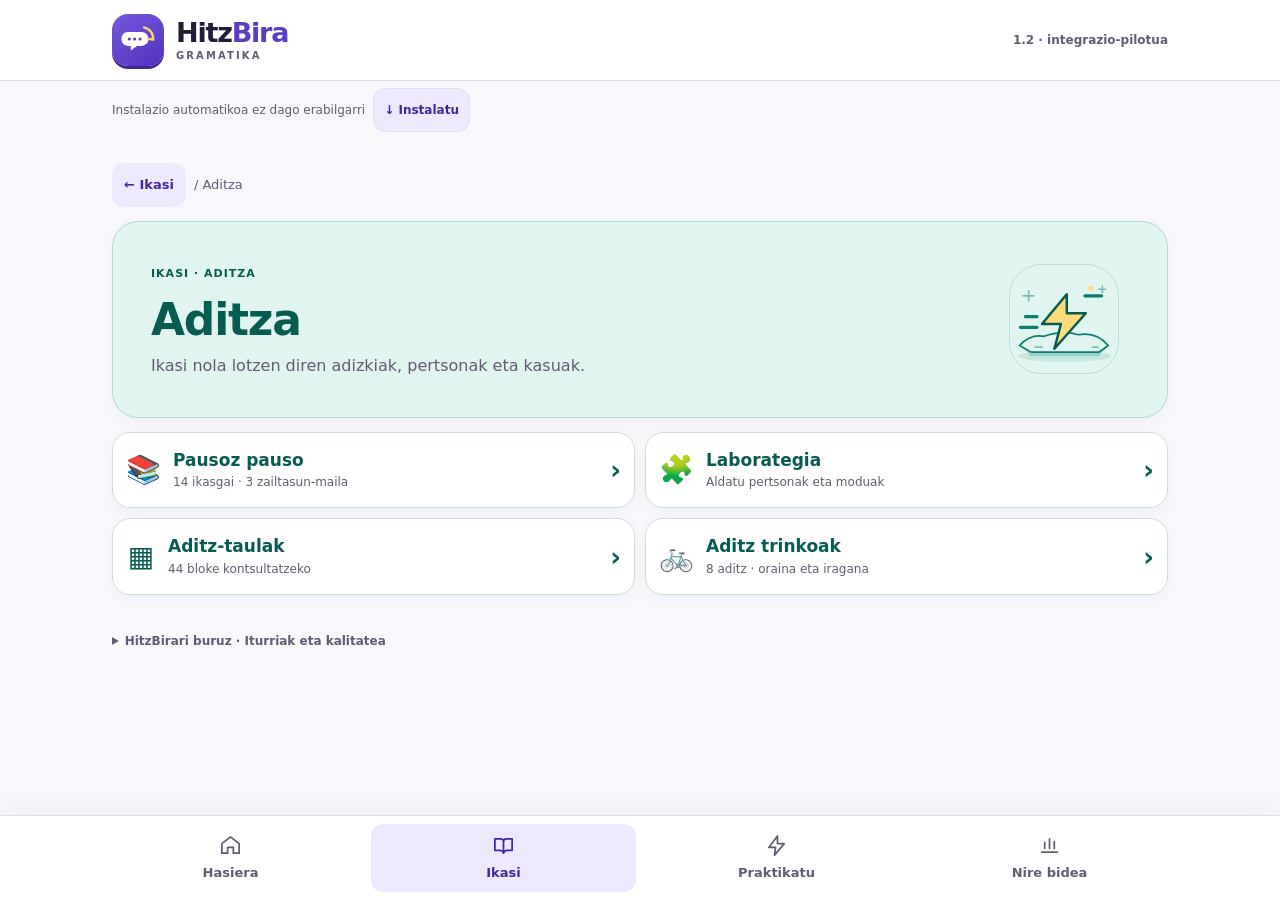
==== commit fb404ac7: "Unify HitzBira learning shell: mount Aditza in GOLD catalogue, practice and journey" ====
--- a/aditzak/index.html
+++ b/aditzak/index.html
@@ -1,179 +1 @@
-<!doctype html><html lang="eu"><meta charset="utf-8"><meta name="viewport" content="width=device-width,initial-scale=1,viewport-fit=cover,interactive-widget=resizes-content"><meta name="robots" content="noindex"><title>HitzBira Gramatika · Aditzak</title><meta name="theme-color" content="#6044bd"><meta name="description" content="Euskal aditzak jolasean: ikasi, praktikatu eta hobetu."><meta name="hitzbira-version" content="0.10.1"><link rel="manifest" href="/manifest.webmanifest"><link rel="apple-touch-icon" href="/icons/apple-touch-icon.png"><link rel="icon" type="image/png" href="/icons/icon-192.png"><meta name="apple-mobile-web-app-capable" content="yes"><meta name="apple-mobile-web-app-title" content="HitzBira"><meta name="apple-mobile-web-app-status-bar-style" content="default"><style>:root{--ink:#18352d;--muted:#596b65;--green:#19734d;--line:#dbe7e0;--bg:#f4f8f5}*{box-sizing:border-box}body{margin:0;background:var(--bg);font:16px/1.5 system-ui,-apple-system,sans-serif;color:var(--ink)}button,input,select{font:inherit}button{cursor:pointer}button:focus-visible,select:focus-visible,input:focus-visible,a:focus-visible{outline:3px solid #1366be;outline-offset:3px}header{background:white;border-bottom:1px solid var(--line);padding:17px 20px}header>div,main{max-width:850px;margin:auto}header>div{display:flex;align-items:center;gap:12px}header strong{font-size:19px}header small{margin-left:auto;color:var(--muted)}.logo{background:#19734d;color:white;border-radius:13px;padding:7px 12px;font-weight:850}main{padding:22px 16px 40px}h1{font-size:clamp(25px,5vw,36px);line-height:1.12;margin:4px 0 10px}h2{font-size:22px;margin:0 0 12px}p{margin:8px 0 15px;color:var(--muted)}.nav{display:flex;gap:6px;background:#e5eee8;padding:5px;border-radius:14px;margin:20px 0}.nav button{flex:1;border:0;padding:11px 3px;background:transparent;border-radius:10px;color:#36594a;font-weight:700}.nav .active{background:#fff;box-shadow:0 1px 5px #173a241c;color:#125d3e}.panel{background:white;border:1px solid var(--line);border-radius:19px;padding:20px;margin-bottom:14px}.grid{display:grid;grid-template-columns:repeat(2,minmax(0,1fr));gap:10px}.system{background:white;border:1px solid var(--line);border-left:5px solid var(--accent);border-radius:12px;padding:14px;text-align:left;color:var(--ink)}.system.active{background:#e9f5ed;outline:2px solid var(--accent)}.system strong{display:block;font-size:15px}.system small{color:var(--muted)}.fields{display:grid;grid-template-columns:repeat(2,minmax(0,1fr));gap:12px;margin:15px 0}label{display:block;font-weight:650;font-size:13px;color:var(--muted)}select,input{display:block;width:100%;padding:12px;border-radius:10px;border:1px solid #b9cfc2;background:#fff;color:var(--ink);margin-top:5px}button.primary{background:#19734d;border:1px solid #19734d;color:white;padding:13px 16px;width:100%;border-radius:12px;font-weight:750;box-shadow:0 3px #10573a}button.primary:active{transform:translateY(2px);box-shadow:none}button.secondary{background:#fff;border:1px solid #b9cfc2;color:#145d40;padding:10px 14px;border-radius:10px;font-weight:650}button:disabled{cursor:default;opacity:.65}.note{font-size:13px;color:#53645d;background:#eef5f0;padding:11px 13px;border-radius:10px}.topline{display:flex;align-items:center;justify-content:space-between;gap:10px;font-size:13px;font-weight:650}.bar{height:9px;background:#e0ece3;border-radius:10px;overflow:hidden;margin:12px 0}.bar i{display:block;height:100%;background:#2d9b68;border-radius:10px;transition:width .2s}.question{text-align:center;padding:24px 0}.question h2{font-size:clamp(24px,5vw,34px);margin:12px 0}.tags{display:flex;flex-wrap:wrap;gap:7px;justify-content:center}.tag{font-size:14px;border-radius:7px;background:#eaf4ee;padding:5px 10px;font-weight:650}.opt{width:100%;text-align:left;background:#fff;border:1px solid #b7cbbf;border-radius:12px;padding:13px 16px;margin-bottom:9px;font-size:20px;font-weight:650;color:var(--ink)}.opt.ok,.feedback.ok{background:#e0f5e7;border-color:#218653;color:#165e36}.opt.bad,.feedback.bad{background:#fce9e8;border-color:#c54d45;color:#962e29}.feedback{padding:13px;border-radius:10px;border:1px solid;margin:10px 0}.scroll{overflow:auto}table{width:100%;border-collapse:collapse;min-width:260px}th,td{padding:9px 8px;text-align:left;border-bottom:1px solid #e6eee8}th{font-size:13px;color:#53645d}td:last-child{font-weight:700}td button{border:0;background:#eaf4ee;color:#145d40;padding:5px 10px;border-radius:7px;min-width:65px;font-weight:700}.stats{display:grid;grid-template-columns:repeat(3,1fr);gap:8px;text-align:center;margin:16px 0}.stats div{background:#eef5f0;padding:12px 5px;border-radius:12px}.stats strong{display:block;font-size:24px}.stats small{font-size:12px;color:var(--muted)}footer{font-size:12px;color:var(--muted);margin-top:20px}a{color:#146748}@media(max-width:480px){.panel{padding:14px}.fields{grid-template-columns:1fr}.grid{gap:7px}.system{padding:10px}.system strong{font-size:13px}}@media(prefers-reduced-motion:reduce){*{transition:none!important}}/* HitzBira 0.2 */ :root{--ink:#262244;--muted:#625d79;--green:#6544bd;--line:#e6e0f3;--bg:#f8f6ff}body{background:radial-gradient(ellipse at 85% 0,#efe7ff 0,transparent 36%),var(--bg)}header{padding:16px 20px;background:#fff}header strong{font-size:25px;letter-spacing:-1.2px}.brand{color:#6c47ce}.subtitle{font-size:15px!important;letter-spacing:0;font-weight:650}.logo{background:#7350d0;font-size:25px;line-height:1.2;border-radius:16px;padding:8px 12px;box-shadow:0 4px #4d32a3}main{max-width:820px}h1{font-size:clamp(30px,5vw,42px);letter-spacing:-1.2px}.hero{padding:23px 25px;background:#eee7ff;border-radius:22px;position:relative;overflow:hidden}.hero:after{content:'↻';font-size:110px;position:absolute;right:20px;top:-25px;color:#dcd0ff;pointer-events:none}.hero h1,.hero p{position:relative;z-index:1;max-width:80%}.hero p{margin:8px 0 0}.nav{background:#ede8fb}.nav button{color:#62528d}.nav .active{color:#6544bd}.panel{border:1px solid var(--line);border-radius:20px;box-shadow:0 4px 0 #eae5f5}.system{border-left-width:1px;border-bottom:4px solid var(--accent);padding:15px;background:#fff;min-height:76px;transition:transform .15s}.system:hover{transform:translateY(-2px)}.system.active{background:color-mix(in srgb,var(--accent) 9%,white);outline:2px solid var(--accent)}.system strong{font-size:17px;color:var(--accent)}button.primary{background:#6c47ce;border-color:#6c47ce;box-shadow:0 4px #4c2aab;padding:14px 16px}button.secondary{color:#6341bb;border-color:#d7ccec}select,input{border-color:#d7ccec}.tag{background:#eee8ff;color:#50359d}.tag:nth-child(2){background:#e1f7ec;color:#176c48}.tag:nth-child(3){background:#fff1d8;color:#8a570e}.bar{background:#e9e1fa}.bar i{background:#6c47ce}.opt{border:2px solid #e3dcec;border-bottom-width:4px;text-align:center;padding:15px;border-radius:15px}.opt:hover:not(:disabled){border-color:#9677df;background:#f7f3ff}.opt.ok{border-color:#2c9c67}.opt.bad{border-color:#d45a64}.question h2{letter-spacing:-.7px}.stats div{background:#f0eaff}.stats strong{color:#6341bb}.question .prompt{font-size:clamp(22px,4vw,29px);line-height:1.35}.source{font-size:11px;color:var(--muted);font-weight:400;display:block}.game-label{display:inline-block;background:#fff0cc;color:#78520b;border-radius:20px;padding:5px 12px;font-weight:750;font-size:13px;margin-bottom:8px}.hint{margin:10px 0;font-size:14px;color:var(--muted)}.streak{color:#8a570e;font-weight:750}a{color:#6544bd}@media(max-width:480px){header strong{font-size:20px}.subtitle{font-size:13px!important}header small{font-size:11px}.hero{padding:18px}.hero:after{font-size:85px;right:5px}.system strong{font-size:14px}} .tile-tray{display:flex;flex-wrap:wrap;gap:9px;justify-content:center;margin:14px 0}.tile{background:#eee8ff;border:2px solid #b6a1eb;border-bottom-width:4px;border-radius:12px;padding:12px 16px;color:#493287;font-size:22px;font-weight:800}.tile:disabled{opacity:.25}.build-slot{min-height:63px;border:2px dashed #ad98e1;border-radius:12px;background:#f6f2ff;display:flex;align-items:center;justify-content:center;font-weight:800;font-size:28px;letter-spacing:1px}.toggle{display:flex;align-items:center;gap:9px;margin:10px 0}.toggle input{width:19px;height:19px;margin:0;order:-1;accent-color:#6544bd}.matrix{min-width:fit-content;margin:12px 0}.matrix td,.matrix th{padding:5px;white-space:nowrap}.matrix .cell{border:1px solid #e5ddfb;background:#f1ebff;color:#5435a1;font-size:14px;padding:6px 9px;min-width:0}.matrix .cell:hover{background:#e5d9ff}.matrix th{font-weight:750}.matrix tr th:first-child{position:sticky;left:0;background:white;z-index:1}.matrix td{font-weight:400}.matrix td:last-child{font-weight:400}.lesson-grid{display:grid;grid-template-columns:1fr 1fr;gap:10px}.lesson{display:flex;align-items:center;gap:10px;text-align:left;background:#fff;border:1px solid #e5dff0;border-bottom:3px solid var(--accent);border-radius:13px;padding:12px;color:#29233e;min-height:88px}.lesson-num{background:var(--accent);color:white;border-radius:10px;width:36px;height:36px;flex:0 0 36px;display:grid;place-items:center;font-weight:800;font-size:20px}.lesson-body{flex:1;min-width:0}.lesson-body strong,.lesson-body small{display:block}.lesson-body small{font-size:11px;color:#655e77}.lesson-arrow{font-size:24px;color:var(--accent)}.lesson-meter{height:5px;background:#eee9f6;border-radius:8px;overflow:hidden;margin:5px 0}.lesson-meter i{display:block;height:100%;background:var(--accent)}.master-row{display:flex;align-items:center;gap:8px;border-top:1px solid #ece6f5;padding:8px 0;font-size:13px}.master-row span{flex:1}.master-row button{padding:5px 9px}.learn-intro{background:#f2edfc;border-radius:12px;padding:12px;margin-bottom:12px}.learn-intro p{margin:4px 0;font-size:14px}details{margin:20px 0}summary{font-weight:700;cursor:pointer} @media(max-width:540px){.lesson-grid{grid-template-columns:1fr}.lesson{min-height:65px}}.material-grid{display:grid;grid-template-columns:repeat(2,minmax(0,1fr));gap:9px}.material-item{border:1px solid #e5dff0;border-radius:12px;background:#f9f7ff;padding:12px;display:flex;flex-direction:column;gap:5px}.material-item strong{font-size:14px}.material-item small{color:#625d79}.material-item p{margin:4px 0;font-size:13px;flex:1}.material-item button{margin-top:auto}.material-item:last-child{grid-column:1/-1}@media(max-width:520px){.material-grid{grid-template-columns:1fr}}/* V0.6 */ :root{--ink:#29213e;--muted:#625b73;--bg:#f6f4fc;--line:#e6e0f1}body{background:#f6f4fc}header{padding:12px 18px}header>div{max-width:900px}.logo{background:#6946cd;box-shadow:0 3px #45259f}main{max-width:900px;padding:18px 16px 35px}.hero{display:flex;align-items:center;justify-content:space-between;gap:12px;background:#e9e0ff;padding:23px 25px;border-radius:24px;min-height:152px}.hero:after{display:none}.hero-copy{min-width:0}.hero h1{max-width:100%;font-size:clamp(30px,5vw,46px);line-height:1.05;margin:5px 0 8px}.hero p{max-width:100%;color:#4e4268}.eyebrow{font-weight:800;letter-spacing:1.2px;font-size:11px;color:#6746bc}.hero-art{position:relative;width:130px;height:102px;flex:0 0 130px;display:flex;align-items:center;justify-content:center}.spin-mark{font-size:82px;line-height:1;color:#6946cd;font-weight:800;transform:rotate(-15deg)}.float-word{position:absolute;background:white;border:1px solid #cbb9f8;border-radius:10px;padding:5px 10px;box-shadow:0 3px #c4afea;font-weight:800;color:#50349d;transform:rotate(-9deg);top:2px;left:0}.float-word:last-child{top:auto;left:auto;bottom:0;right:0;transform:rotate(9deg)}.nav{position:sticky;top:0;z-index:10;margin:15px 0;background:#f0ebfa;padding:5px;border:1px solid #e5ddf3}.nav button{display:grid;grid-template-columns:auto auto;justify-content:center;align-items:center;column-gap:7px;row-gap:0;padding:9px 4px}.nav-icon{font-size:21px;grid-row:1/3;color:#6946cd}.nav strong{font-size:15px;text-align:left}.nav small{font-size:11px;color:#665e77;font-weight:500;text-align:left}.nav .active{background:#fff;border:1px solid #d9c9f5;box-shadow:0 2px #d8c9f4}.panel{padding:18px;border-radius:20px;margin-bottom:13px;box-shadow:0 3px 0 #e9e2f3}.quick-panel{background:#fff;border-color:#d9ccf5;display:flex;align-items:center;justify-content:space-between;gap:14px}.quick-copy h2{font-size:25px;line-height:1.15;margin:4px 0}.quick-copy p{margin:3px 0;font-size:14px}.quick-panel .primary{width:auto;min-width:136px;font-size:18px;white-space:nowrap}.action-grid{display:grid;grid-template-columns:repeat(3,minmax(0,1fr));gap:9px;margin:0 0 15px}.action-card{display:flex;flex-direction:column;align-items:center;background:white;color:var(--ink);border:1px solid var(--line);border-bottom:3px solid var(--action);border-radius:16px;padding:12px 6px;min-width:0;gap:2px}.action-icon{font-size:25px;color:var(--action);line-height:1.1;font-weight:800}.action-card strong{font-size:14px}.action-card small{font-size:11px;color:var(--muted)}.game-grid{display:grid;grid-template-columns:repeat(4,minmax(0,1fr));gap:8px;margin-bottom:15px}.game-card{background:#fff;border:1px solid #e5deef;border-bottom:3px solid #ddd4ec;border-radius:13px;min-height:97px;display:flex;flex-direction:column;align-items:flex-start;gap:3px;padding:10px;color:var(--ink);text-align:left}.game-card.selected{background:#f1ebff;border-color:#9a7fe4;box-shadow:0 1px #9a7fe4}.game-icon{font-size:24px;color:#6845c3;font-weight:800;line-height:1.1}.game-card strong{font-size:14px}.game-card small{font-size:11px;color:var(--muted);line-height:1.3}.setup{margin:9px 0 12px;background:#f7f4fc;border:1px solid #e5dcef;border-radius:12px;padding:10px}.setup summary{font-size:14px;color:#55379d}.setup[open] summary{margin-bottom:12px}.selection-summary{font-size:13px;color:#5d5374;margin:10px 0}.privacy-note{text-align:center;font-size:12px}.quiz-panel{max-width:650px;margin:auto;padding:18px 22px 22px;border-radius:24px}.question-count{font-weight:800;color:#5a4881}.quiz-xp{color:#775011;font-size:13px;font-weight:750}.question-dots{display:flex;flex-wrap:wrap;gap:5px;justify-content:center;margin:7px 0 15px}.question-dots span{width:23px;height:23px;border-radius:8px;background:#eee9f5;color:#6c6579;display:grid;place-items:center;font-size:11px;font-weight:700}.question-dots .current{background:#6c47ce;color:#fff}.question-dots .ok-dot{background:#d9f4e3;color:#176b3e}.question-dots .bad-dot{background:#f9e0df;color:#a52c32}.question{background:#f6f2ff;border:1px solid #e9dffb;border-radius:19px;padding:20px 14px;margin:0 0 15px}.question-meta{display:block;color:#665884;font-weight:650;font-size:13px;margin:8px 0}.question h2{font-size:clamp(23px,4.5vw,32px);line-height:1.25;margin:8px 0 16px}.question .tag{display:flex;flex-direction:column;gap:3px;min-width:70px;padding:8px 12px;border-radius:11px}.tag small{font-size:10px;letter-spacing:.7px;font-weight:700}.tag strong{font-size:17px}.question-instruction{font-size:13px;margin:14px 0 0!important}.opt{display:flex;align-items:center;gap:12px;justify-content:center;min-height:58px;position:relative;font-size:21px;padding:12px 38px}.option-letter{position:absolute;left:10px;top:50%;transform:translateY(-50%);width:27px;height:27px;display:grid;place-items:center;border-radius:8px;background:#f1ebf8;color:#61537b;font-size:12px}.option-result{position:absolute;right:14px;font-size:23px;font-weight:900}.opt.ok .option-letter{background:#c3eacf;color:#165e36}.opt.bad .option-letter{background:#f5c5c4;color:#962e29}.feedback{border-width:2px;border-radius:15px;padding:15px;line-height:1.5}.feedback strong{display:block;font-size:19px;margin-bottom:4px}.quiz-panel .primary{margin-top:8px}.quiz-panel input{font-size:24px;min-height:56px;text-align:center;margin:10px 0}.lesson{min-height:72px}.lesson-body strong{font-size:15px}.lesson-body small{font-size:11px}.tile{min-width:48px}.system.active{outline-offset:-2px}.matrix .cell{font-size:15px;padding:9px 11px}.matrix tr:nth-child(even) td{background:#faf8ff}.master-row{font-size:14px}footer{font-size:11px}.action-card:hover,.game-card:hover,.lesson:hover{transform:translateY(-1px)}button:focus-visible{outline:3px solid #187fba;outline-offset:2px}@media(max-width:620px){main{padding:12px 11px 30px}.hero{padding:18px 16px;min-height:130px}.hero-art{width:87px;height:80px;flex-basis:87px}.spin-mark{font-size:60px}.float-word{font-size:12px;padding:3px 6px}.game-grid{grid-template-columns:repeat(2,minmax(0,1fr))}.game-card{min-height:78px;padding:10px}.quick-panel{padding:14px}.quick-copy h2{font-size:20px}.quick-copy p{font-size:12px}.quick-panel .primary{min-width:95px;font-size:15px;padding:12px}.nav strong{font-size:14px}.nav small{font-size:10px}.nav-icon{font-size:18px}.panel{padding:14px}.quiz-panel{padding:13px}.question-dots span{width:20px;height:20px}.quiz-xp{font-size:11px}.action-card small{font-size:10px}.hero .eyebrow{font-size:10px}}@media(prefers-reduced-motion:reduce){*{transition:none!important;animation:none!important}}.coverage-note{display:flex;flex-wrap:wrap;gap:6px 14px;align-items:center;padding:10px 12px;background:#faf8ff;border:1px solid #e6dff6;border-radius:12px;margin:10px 0 14px;font-size:13px;color:#5e5078}.coverage-note strong{color:#55379d}.material-item:last-child{grid-column:auto}.material-item p{overflow-wrap:anywhere}.lab-panel h2{font-size:25px;margin:5px 0}.lab-systems{display:grid;grid-template-columns:repeat(2,minmax(0,1fr));gap:8px;margin:15px 0}.lab-system{background:white;border:1px solid #e6def2;border-bottom:3px solid var(--accent);border-radius:12px;padding:12px 6px;font-size:14px;font-weight:800;color:var(--accent)}.lab-system.active{background:#f2eaff;outline:2px solid var(--accent);outline-offset:-2px}.lab-lesson{background:#f7f4ff;border-radius:15px;padding:14px 16px;margin:12px 0}.lab-lesson h3{margin:0;font-size:19px}.lab-lesson p{margin:5px 0;color:#51486a}.lab-lesson strong,.lab-lesson small{display:block}.lab-lesson small{margin-top:5px;color:#5d4b85}.lab-dates,.lab-actions{display:flex;flex-wrap:wrap;gap:8px;margin:14px 0}.lab-choice{border:1px solid #d7d0e4;background:white;border-radius:10px;padding:9px 11px;color:#4a3b60;font-size:14px;font-weight:650;min-height:44px}.lab-choice.active{background:#eee5ff;border:2px solid #6946cd;color:#50309e}.lab-roles{display:grid;grid-template-columns:repeat(auto-fit,minmax(145px,1fr));gap:9px}.lab-role{background:#f9f7fc;border:1px solid #e5e0ec;border-radius:14px;border-top:4px solid var(--role);padding:10px}.lab-role>strong{display:block;color:var(--role);margin-bottom:7px}.lab-options{display:flex;flex-wrap:wrap;gap:5px}.lab-role .lab-choice.active{border-color:var(--role);color:var(--role);background:white}.lab-result{background:#eee6ff;border:1px solid #d9c8fb;border-radius:17px;padding:18px;text-align:center;margin:14px 0}.lab-result small{font-size:11px;font-weight:800;letter-spacing:1.1px;color:#6140b7}.lab-result h2{font-size:clamp(36px,8vw,56px);margin:7px 0;color:#5a34b5}.lab-result p{font-size:17px;margin:3px 0}.lab-actions button{flex:1 1 180px;width:auto}.lab-form{display:grid;grid-template-columns:1fr auto;gap:8px;align-items:end}.lab-form input{min-width:0}.lab-form .primary{width:auto}.matrix .image-checked{border-bottom:2px solid #29966c}@media(max-width:520px){.lab-roles{grid-template-columns:1fr}.lab-options{gap:6px}.lab-result{padding:14px}.lab-form{grid-template-columns:1fr}}.tr-home{display:flex;align-items:center;gap:16px;justify-content:space-between;background:#fff6de;border:1px solid #f1d79a}.tr-home h2,.tr-home p{margin:4px 0}.tr-home .primary{width:auto;min-width:110px}.tr-intro p{margin:7px 0}.tr-compare{display:flex;align-items:center;justify-content:center;gap:15px;padding:15px 8px;border-radius:14px;background:#f1eaff;margin:14px 0;color:#51349a;font-size:22px;font-weight:850}.tr-cards{display:grid;grid-template-columns:repeat(4,minmax(0,1fr));gap:8px}.tr-card{display:flex;align-items:center;flex-direction:column;gap:3px;background:white;border:1px solid #dfd8ec;border-bottom:4px solid #cbb6f1;border-radius:13px;padding:12px 4px;color:#4e337d;min-height:90px}.tr-card.selected{background:#efe6ff;border-color:#7950d3;box-shadow:0 0 0 1px #7950d3 inset}.tr-card strong{font-size:14px}.tr-icon{font-size:27px;line-height:1.3}.tr-card small{font-size:11px;color:#675978}.tr-game-grid{grid-template-columns:repeat(4,minmax(0,1fr))}.tr-score{font-size:48px;font-weight:850;color:#6544bd}.tr-match{display:grid;grid-template-columns:minmax(0,1.2fr) minmax(0,1fr);gap:10px;margin:16px 0}.tr-match>div{display:flex;flex-direction:column;gap:8px}.tr-match-btn{white-space:normal;overflow-wrap:anywhere;min-height:64px;text-align:center;padding:10px 7px;background:#fff;border:1px solid #ded6ed;border-bottom:3px solid #cbb6f1;border-radius:11px;color:#35245a;font-size:15px;font-weight:700}.tr-match-btn.selected{background:#eee5ff;border-color:#7850d0}.tr-match-btn.matched{background:#dcf4e6;border-color:#a5d7b5;color:#1d6c3e}.tr-notice{min-height:42px}.tr-table th{white-space:nowrap}.tr-table td .cell{min-height:38px}.tr-quiz>.secondary:first-child{margin-bottom:12px}.nav button{min-width:0}.nav button strong{font-size:14px}@media(max-width:520px){.tr-cards,.tr-game-grid{grid-template-columns:repeat(2,minmax(0,1fr))}.tr-card{min-height:75px}.tr-home{flex-direction:column;align-items:stretch}.tr-home .primary{width:100%}.nav button small{display:none}.nav button{gap:4px;padding:10px 3px}.nav button strong{font-size:12px}.nav button .nav-icon{font-size:19px}.tr-match-btn{font-size:13px}.tr-compare{font-size:18px}}.pwa-tools{max-width:900px;margin:8px auto 0;padding:0 16px;display:flex;gap:8px;align-items:center;justify-content:flex-end;flex-wrap:wrap}.pwa-tools button{width:auto;border:1px solid #cfc2ee;color:#5536ae;background:#fff;border-radius:10px;font-weight:750;font-size:13px;padding:7px 12px;min-height:38px}.pwa-tools .pwa-state{color:#625b73;font-size:12px;margin-right:auto}.pwa-help{flex-basis:100%;background:#fff;border:1px solid #ded5f2;border-radius:14px;padding:12px 15px;color:#29213e;font-size:14px}.pwa-help p{margin:5px 0}.pwa-help strong{color:#5034a0}.pwa-help button{margin-top:5px}[hidden]{display:none!important}body{padding-bottom:env(safe-area-inset-bottom)}@media(display-mode:standalone){header{padding-top:calc(12px + env(safe-area-inset-top));} .pwa-tools{justify-content:flex-start}}@media(max-width:520px){.pwa-tools{padding:0 12px}.pwa-tools .pwa-state{font-size:11px}}/* v0.10.1 · uninterrupted mobile practice */
-body.quiz-active{overflow:hidden;overscroll-behavior:none}
-body.quiz-active>header,body.quiz-active>.pwa-tools{display:none!important}
-body.quiz-active main{position:fixed;inset:0 0 auto;height:100vh;height:100dvh;height:var(--quiz-vh,100dvh);top:var(--quiz-top,0px);width:100%;max-width:none;padding:0;margin:0;display:flex;justify-content:center;align-items:stretch;background:#f6f4fc;z-index:50;overflow:hidden}
-body.quiz-active .quiz-panel{width:100%;max-width:780px;height:100%;min-height:0;margin:0;padding:0;display:flex;flex-direction:column;border:0;border-radius:0;box-shadow:none;background:#fff;overflow:hidden}
-.quiz-content{flex:1;min-height:0;overflow:auto;overscroll-behavior:contain;padding:clamp(10px,2vw,22px);padding-top:max(10px,env(safe-area-inset-top));padding-left:max(12px,env(safe-area-inset-left));padding-right:max(12px,env(safe-area-inset-right));scrollbar-width:thin}
-.quiz-content .topline{margin:0 0 7px;min-height:36px;gap:7px}
-.quiz-content .topline .secondary,.quiz-content>.secondary:first-child{font-size:13px;min-height:38px;padding:6px 10px}
-.quiz-content>.secondary:first-child{margin:0 0 6px}
-.quiz-content .bar{margin:4px 0 7px;height:7px}
-.quiz-content .question-dots{gap:4px;margin:6px 0 9px}
-.quiz-content .question-dots span{width:18px;height:18px;border-radius:6px;font-size:10px}
-.quiz-content .question{padding:11px 10px;margin:0 0 10px;border-radius:14px}
-.quiz-content .game-label{font-size:11px;margin:0 0 3px;padding:3px 9px}
-.quiz-content .question-meta{font-size:12px;line-height:1.3;margin:3px 0}
-.quiz-content .question h2{font-size:clamp(19px,3.4vw,28px);margin:6px 0 8px;line-height:1.25;overflow-wrap:anywhere}
-.quiz-content .question p{margin:4px 0 0;font-size:13px;line-height:1.3}
-.quiz-content .question-instruction{margin:7px 0 0!important}
-.quiz-content .tags{gap:5px}
-.quiz-content .question .tag{padding:5px 9px;gap:0;min-width:55px}
-.quiz-content .tag strong{font-size:15px}
-.quiz-content .tag small{font-size:10px}
-.quiz-options{display:grid;grid-template-columns:repeat(2,minmax(0,1fr));gap:7px;margin:0 0 8px}
-.quiz-options .opt{min-width:0;min-height:52px;margin:0;padding:8px 22px 8px 30px;font-size:clamp(15px,3.7vw,21px);line-height:1.25;overflow-wrap:anywhere;text-align:center}
-.quiz-options .opt strong{min-width:0;overflow-wrap:anywhere}
-.quiz-options .option-letter{left:5px;width:20px;height:20px;font-size:10px}
-.quiz-options .option-result{right:5px;font-size:16px}
-.quiz-options.role-options{grid-template-columns:1fr}
-.quiz-options.role-options .opt{font-size:15px;padding:8px 12px;min-height:45px}
-.quiz-content .feedback{padding:9px 11px;margin:8px 0;line-height:1.35;font-size:13px;border-width:1px}
-.quiz-content .feedback strong{font-size:16px;margin:0 0 4px}
-.quiz-content .feedback p{margin:3px 0}
-.quiz-content .build-slot{min-height:44px;font-size:23px;margin:0 0 7px}
-.quiz-content .tile-tray{gap:6px;margin:7px 0}
-.quiz-content .tile{min-width:43px;min-height:44px;padding:7px 10px;font-size:19px}
-.quiz-content .tile-tray .secondary{min-height:38px;padding:5px 10px}
-.quiz-content form{margin:0}
-.quiz-content input{font-size:20px;min-height:48px;margin:4px 0 6px;padding:8px}
-.quiz-content .lab-form{display:block}
-.quiz-content .tr-match{margin:8px 0;gap:7px}
-.quiz-content .tr-match-btn{min-height:47px;font-size:14px;padding:7px}
-.quiz-content .tr-match>div{gap:6px}
-.quiz-content .tr-notice{min-height:25px;margin:4px 0}
-.quiz-dock{flex:0 0 auto;display:flex;align-items:center;gap:10px;justify-content:space-between;border-top:1px solid #e3d8f5;background:#fff;padding:10px 14px calc(10px + env(safe-area-inset-bottom));padding-left:max(14px,env(safe-area-inset-left));padding-right:max(14px,env(safe-area-inset-right));box-shadow:0 -4px 18px #39235c0d}
-.quiz-dock-status{flex:1;min-width:0;font-size:13px;line-height:1.25;font-weight:750;color:#625b73;overflow-wrap:anywhere}
-.quiz-dock-status.ok{color:#165e36}
-.quiz-dock-status.bad{color:#962e29}
-.quiz-dock .quiz-next{flex:0 1 48%;width:auto;min-height:48px;font-size:17px;padding:10px 15px;margin:0;white-space:nowrap}
-.quiz-dock .quiz-next:only-child{flex:1;width:100%}
-.quiz-dock .quiz-next:disabled{opacity:.45}
-.quiz-no-dock .quiz-content{padding-bottom:max(16px,env(safe-area-inset-bottom))}
-@media(min-width:640px){.quiz-options.role-options{grid-template-columns:repeat(2,minmax(0,1fr))}.quiz-content .question{padding:18px 14px}.quiz-options .opt{min-height:58px}.quiz-content .question h2{font-size:clamp(22px,3.3vw,30px)}}
-@media(max-height:540px){.quiz-content{padding-top:6px;padding-bottom:6px}.quiz-content .question-dots{display:none}.quiz-content .question{padding:7px;margin-bottom:6px}.quiz-content .question h2{font-size:19px;margin:4px 0}.quiz-content .question-instruction{margin:3px 0 0!important}.quiz-content .topline{min-height:30px;margin-bottom:4px}.quiz-content .question .tag{padding:3px 7px}.quiz-dock{padding-top:6px;padding-bottom:calc(6px + env(safe-area-inset-bottom))}.quiz-dock .quiz-next{min-height:44px}.quiz-options .opt{min-height:44px}}
-@media(min-width:900px){body.quiz-active .quiz-panel{max-width:820px;border-left:1px solid #e6e0f1;border-right:1px solid #e6e0f1}}
-.lab-full .lab-systems{margin:10px 0;gap:6px;grid-template-columns:repeat(4,minmax(0,1fr))}.lab-full .lab-system{font-size:12px;min-height:44px;padding:6px 3px;overflow-wrap:anywhere}.lab-mini-lesson{margin:7px 0 10px;background:#f7f4ff;border-radius:10px;padding:8px 11px;font-size:13px}.lab-mini-lesson p{margin:4px 0}.lab-controls{display:grid;grid-template-columns:minmax(0,1fr) auto;align-items:end;gap:10px;margin:8px 0 10px}.lab-controls label{font-size:13px;margin:0}.lab-controls select{font-size:15px;min-height:44px;margin:3px 0 0;width:100%}.lab-hitano{display:flex!important;align-items:center;gap:6px;flex-wrap:wrap;min-height:44px;padding:4px 7px;background:#f7f4ff;border-radius:9px;cursor:pointer}.lab-hitano input{width:19px;height:19px;accent-color:#6946cd;margin:0;order:-1}.lab-full .lab-all-roles{grid-template-columns:repeat(auto-fit,minmax(155px,1fr));gap:7px}.lab-full .lab-role{padding:7px;border-radius:10px;border-top-width:3px}.lab-full .lab-role>strong{font-size:13px;margin-bottom:5px}.lab-full .lab-options{gap:4px}.lab-full .lab-choice{font-size:13px;min-height:40px;padding:5px 8px}.lab-full .lab-choice.lab-unlisted:not(.active){color:#81788e;border-style:dashed;background:#f6f4f8}.lab-live-result{margin:10px 0 8px;padding:10px 12px}.lab-live-result h2{font-size:clamp(30px,6vw,46px);margin:3px 0;overflow-wrap:anywhere;line-height:1.15}.lab-live-result p{font-size:15px;margin:3px 0}.lab-source-status{display:block;font-size:11px;color:#625b73;margin-top:3px}.lab-variants{display:block}.lab-missing{background:#fff7e6;border-color:#ebd8a6}.lab-missing h2{color:#99641a}.lab-full .lab-actions{margin:8px 0;gap:6px}.lab-full .hint{font-size:12px;line-height:1.4;margin:7px 0 0}@media(max-width:620px){.lab-full .lab-systems{grid-template-columns:repeat(2,minmax(0,1fr))}.lab-full .lab-all-roles{grid-template-columns:1fr}.lab-full .lab-role{padding:6px 8px}.lab-full .lab-choice{min-height:42px}.lab-full .lab-controls{grid-template-columns:minmax(0,1fr) auto;gap:5px}.lab-hitano{max-width:110px}.lab-full .lab-actions button{flex-basis:140px;font-size:13px}}@media(min-width:621px){.lab-full .lab-all-roles:has(>.lab-role:nth-child(3)){grid-template-columns:repeat(3,minmax(0,1fr))}}.fun-panel{display:flex;align-items:center;justify-content:space-between;gap:12px;background:#fff6dc;border-color:#efd89c}.fun-panel h2,.fun-panel p{margin:3px 0}.fun-panel .eyebrow{color:#90641b}.fun-panel .primary{width:auto;white-space:nowrap}.fun-panel p{font-size:14px}@media(max-width:520px){.fun-panel{flex-direction:column;align-items:stretch}.fun-panel .primary{width:100%}.fun-panel p{font-size:13px}}/* V0.10.1 navigation */
-:root{--hub-purple:#6946cd} .main-nav{position:sticky;top:0;z-index:30;margin:0 0 15px;padding:6px;background:#f1ebfc;border:1px solid #e1d7f3;border-radius:16px}.main-nav button{display:flex;flex-direction:column;align-items:center;justify-content:center;gap:2px;min-height:48px;padding:5px 6px;line-height:1.15}.main-nav button strong{font-size:14px;text-align:center}.main-nav .nav-icon{font-size:23px}.section-head{margin:10px 0 15px}.section-head h1{font-size:clamp(25px,5vw,34px);margin:4px 0}.section-head p{margin:3px 0}.section-back{margin-bottom:8px}.home-hero{background:linear-gradient(130deg,#eee6ff,#e5d7ff);border:1px solid #d5c2f7;display:flex;align-items:center;gap:14px;padding:22px 24px;border-radius:24px;overflow:hidden}.home-hero-copy{flex:1;min-width:0}.home-hero h1{font-size:clamp(30px,5.3vw,47px);color:#442587;margin:6px 0;letter-spacing:-.8px}.home-hero p{color:#57466f;margin:8px 0 15px}.home-hero .primary{width:auto;min-height:48px;padding:10px 20px}.home-art{flex:0 0 115px}.hub-grid{display:grid;grid-template-columns:repeat(2,minmax(0,1fr));gap:10px;margin:0 0 14px}.hub-card{display:flex;align-items:center;gap:12px;padding:17px 13px;text-align:left;min-width:0;min-height:92px;border:1px solid #e4dced;border-bottom:3px solid var(--hub);background:#fff;border-radius:17px;color:#29213e}.hub-card:hover{background:#fdfbff}.hub-icon{font-size:28px;line-height:1;color:var(--hub);flex:0 0 30px;text-align:center}.hub-copy{flex:1;min-width:0}.hub-copy strong,.hub-copy small{display:block;overflow-wrap:anywhere}.hub-copy strong{font-size:17px;line-height:1.2;margin-bottom:4px}.hub-copy small{font-size:12px;line-height:1.35;color:#625b73}.hub-arrow{color:var(--hub);font-size:26px;line-height:1}.home-summary{display:flex;align-items:center;flex-wrap:wrap;gap:8px}.home-summary strong{flex-basis:100%;font-size:17px}.home-summary p{flex:1;margin:0;font-size:13px}.home-summary button{flex:0 0 auto}.study-back{display:flex;align-items:center;gap:10px;margin:8px 0 12px;color:#625b73;font-size:14px}.about-app{margin:0;padding:9px 0}.about-app summary{font-size:12px;color:#625b73}.about-app p{font-size:12px}.play-grid .hub-card{min-height:82px}.pwa-tools{margin-top:4px}.section-head .section-back{font-size:13px}.main-nav button.active{color:#50349d}.quiz-active .main-nav{display:none!important}
-@media(max-width:700px){body:not(.quiz-active) main{padding-bottom:calc(94px + env(safe-area-inset-bottom))}.main-nav{position:fixed;inset:auto 0 0;margin:0;border-radius:17px 17px 0 0;background:#fff;box-shadow:0 -4px 24px #38285e16;border:1px solid #e6def2;padding:6px max(6px,env(safe-area-inset-right)) calc(6px + env(safe-area-inset-bottom)) max(6px,env(safe-area-inset-left));gap:3px}.main-nav button strong{font-size:11px!important}.main-nav button{min-height:50px;gap:4px}.main-nav .nav-icon{font-size:23px!important}.main-nav .active{background:#eee6ff;box-shadow:none}.home-hero{padding:18px 15px;gap:4px}.home-art{flex-basis:70px;width:70px}.home-hero h1{font-size:30px}.home-hero .primary{padding:10px 13px;font-size:15px}.hub-card{min-height:92px;padding:12px 9px;gap:6px}.hub-icon{font-size:24px;flex-basis:24px}.hub-copy strong{font-size:15px}.hub-copy small{font-size:11px}.hub-arrow{font-size:20px}.section-head{margin:5px 0 12px}.home-summary{padding:12px}.home-summary button{font-size:12px;padding:8px}.home-hero p{font-size:14px}}
-@media(max-width:360px){.hub-card{flex-wrap:wrap;align-content:center;gap:5px}.hub-copy{flex-basis:75%}.hub-arrow{display:none}.home-art{display:none}.home-hero .primary{width:100%}} 
-.path-panel h2{margin:6px 0}.path-panel h3{margin:12px 0 7px}.path-levels{display:grid;grid-template-columns:repeat(3,minmax(0,1fr));gap:7px;margin:12px 0}.path-level{display:flex;flex-direction:column;gap:4px;align-items:center;text-align:center;border:1px solid #e3dced;border-bottom:3px solid var(--level);border-radius:14px;background:#fff;color:var(--level);padding:11px 5px;min-height:90px}.path-level.selected{outline:2px solid var(--level);outline-offset:-2px;background:#f5f0ff}.path-level-icon{font-size:26px;line-height:1.1}.path-level strong{font-size:13px}.path-level small{font-size:11px;color:#625b73}.path-list{display:grid;gap:8px;margin:10px 0 14px}.path-unit{display:flex;align-items:center;gap:12px;border:1px solid #e5ddef;border-radius:13px;padding:12px;text-align:left;background:white;color:#29213e;min-height:70px}.path-number{display:grid;place-items:center;flex:0 0 36px;height:36px;background:#eee6ff;border-radius:11px;color:#6946cd;font-size:18px;font-weight:800}.path-unit-copy{flex:1;min-width:0}.path-unit-copy strong,.path-unit-copy small,.path-status{display:block}.path-unit-copy small{font-size:13px;color:#625b73}.path-status{font-size:12px;color:#19734d;font-weight:650;margin:3px 0}.path-arrow{font-size:23px;color:#6946cd}.path-steps{display:grid;grid-template-columns:repeat(4,minmax(0,1fr));gap:5px;margin:12px 0}.path-step{font-size:12px;font-weight:700;min-height:44px;border:1px solid #ded6ee;border-radius:10px;background:white;color:#55436d;padding:5px 2px}.path-step.active{background:#eee5ff;border:2px solid #6946cd;color:#50349d}.path-model{background:#f8f5ff;border:1px solid #e9dff8;padding:13px;margin:10px 0;border-radius:15px;text-align:center}.path-tag{background:white;border:1px solid #e0d8ed;color:var(--role);border-top:3px solid var(--role);padding:5px 11px}.path-tag small,.path-tag strong{display:block}.path-form{font-weight:850;font-size:clamp(28px,6vw,44px);color:#6946cd;line-height:1.25;margin:5px 0;overflow-wrap:anywhere}.path-model p{margin:3px 0;font-size:16px}.path-transfer{margin:14px 0;padding:12px;background:#fff7de;border-radius:13px;border:1px solid #efdca6}.path-transfer p{margin:5px 0}.path-lesson>.secondary,.path-lesson>.primary{margin-top:8px}.path-panel .hub-card{width:100%}@media(max-width:520px){.path-level strong{font-size:12px}.path-level small{font-size:10px}.path-level{min-height:82px;padding:8px 3px}.path-step{font-size:11px}.path-model{padding:9px}.path-model p{font-size:14px}.path-unit{padding:10px;min-height:64px}}</style><link rel="stylesheet" href="/platform.css"><body class="hb-verbs"><header class="hb-common-header"><div><span class="logo" aria-hidden="true"><svg viewBox="0 0 48 48" width="37" height="37" fill="none" xmlns="http://www.w3.org/2000/svg"><path d="M10 13h18a9 9 0 0 1 0 18h-6l-8 6v-6h-4a8 8 0 0 1-8-8v-2a8 8 0 0 1 8-8Z" fill="#fff"/><path d="M31 7a15 15 0 0 1 12 16m-1-7 1 7-7-1" stroke="#FCD56C" stroke-width="3" stroke-linecap="round" stroke-linejoin="round"/><circle cx="12" cy="22" r="2" fill="#5B3CC4"/><circle cx="19" cy="22" r="2" fill="#5B3CC4"/><circle cx="26" cy="22" r="2" fill="#5B3CC4"/></svg></span><strong class="hb-verb-brand">Hitz<span class="brand">Bira</span><small class="subtitle">ADITZAK</small></strong><small>Aditzak · 0.10.1</small></div><div class="hb-module-switch" role="navigation" aria-label="Ikaskuntza-eremuak"><a href="/" >Gramatika</a><a href="/aditzak/index.html" aria-current="page">Aditzak</a></div></header><aside class="pwa-tools" aria-label="Instalazioa"><span class="pwa-state" id="pwa-status" role="status">Mugikorrean instalatzeko</span><button id="pwa-install" type="button" aria-expanded="false" aria-controls="pwa-help">↓ Instalatu</button><button id="pwa-update" type="button" hidden>↻ Eguneratu</button><div class="pwa-help" id="pwa-help" hidden><strong>HitzBira pantaila nagusian</strong><p>iPhone: ireki Safari-n, Partekatu → Gehitu pantaila nagusira → Ireki web-aplikazio gisa (aukera agertzen bada).</p><p>Android: ireki Chrome-n, ⋮ → Instalatu aplikazioa edo Gehitu pantaila nagusira.</p><p>Lehen aldiz Internetekin ireki. Deskarga osatutakoan, ariketak konexiorik gabe egin daitezke. Aurrerapena gailuan gordetzen da; ez da sinkronizatzen.</p><button id="pwa-close" type="button">Itxi</button></div></aside><main id="main"></main><script>const DATA=[{"id":"0|0|ni","s":0,"m":0,"roles":["ni"],"form":"naiz","example":"Ni pijamaz joan ____ eskolara: autobusa ez zegoen zain!","source":"Euskaltzaindia · Aditz laguntzaile batua (1973) · A1 · 20. or.","sourceUrl":"https://www.euskaltzaindia.eus/dok/euskera/11616.pdf","reviewStatus":"1973ko taulako testuarekin kontrastatua; irudia berriz egiaztatzeko","imageChecked":true,"sourcePage":20,"auditBatch":"NOR-NOR-NORI-2026-11-24","previousExample":"Ni lagunekin parkera joan ____.","exampleTheme":"umorea","exampleOrigin":"HitzBira · jatorrizko esaldia","exampleReview":"Pertsona eta adizkiaren identifikatzailearekiko kontrastea; berrikuspen pedagogiko-linguistiko independentea egiteke"},{"id":"0|0|hi","s":0,"m":0,"roles":["hi"],"form":"haiz","source":"Euskaltzaindia · Aditz laguntzaile batua (1973) · A1 · 20. or.","example":"Hi gaur goiz iritsi ____.","sourceUrl":"https://www.euskaltzaindia.eus/dok/euskera/11616.pdf","reviewStatus":"1973ko taulako testuarekin kontrastatua; irudia berriz egiaztatzeko","imageChecked":true,"sourcePage":20,"auditBatch":"NOR-NOR-NORI-2026-11-24"},{"id":"0|0|hura","s":0,"m":0,"roles":["hura"],"form":"da","example":"Gure katua kaxa batean lokartu ____: bost izarreko hotela omen da.","source":"Euskaltzaindia · Aditz laguntzaile batua (1973) · A1 · 20. or.","sourceUrl":"https://www.euskaltzaindia.eus/dok/euskera/11616.pdf","reviewStatus":"1973ko taulako testuarekin kontrastatua; irudia berriz egiaztatzeko","imageChecked":true,"sourcePage":20,"auditBatch":"NOR-NOR-NORI-2026-11-24","previousExample":"Ane saskibaloian aritu ____.","exampleTheme":"umorea","exampleOrigin":"HitzBira · jatorrizko esaldia","exampleReview":"Pertsona eta adizkiaren identifikatzailearekiko kontrastea; berrikuspen pedagogiko-linguistiko independentea egiteke"},{"id":"0|0|gu","s":0,"m":0,"roles":["gu"],"form":"gara","example":"Gu pizzaren bila etorri ____, ez etxeko lanen bila!","source":"Euskaltzaindia · Aditz laguntzaile batua (1973) · A1 · 20. or.","sourceUrl":"https://www.euskaltzaindia.eus/dok/euskera/11616.pdf","reviewStatus":"1973ko taulako testuarekin kontrastatua; irudia berriz egiaztatzeko","imageChecked":true,"sourcePage":20,"auditBatch":"NOR-NOR-NORI-2026-11-24","previousExample":"Gu talde berekoak ____.","exampleTheme":"umorea","exampleOrigin":"HitzBira · jatorrizko esaldia","exampleReview":"Pertsona eta adizkiaren identifikatzailearekiko kontrastea; berrikuspen pedagogiko-linguistiko independentea egiteke"},{"id":"0|0|zu","s":0,"m":0,"roles":["zu"],"form":"zara","example":"Zu gaur pozik ____.","source":"Euskaltzaindia · Aditz laguntzaile batua (1973) · A1 · 20. or.","sourceUrl":"https://www.euskaltzaindia.eus/dok/euskera/11616.pdf","reviewStatus":"1973ko taulako testuarekin kontrastatua; irudia berriz egiaztatzeko","imageChecked":true,"sourcePage":20,"auditBatch":"NOR-NOR-NORI-2026-11-24"},{"id":"0|0|zuek","s":0,"m":0,"roles":["zuek"],"form":"zarete","example":"Zuek txokolatearen detektibeak ____.","source":"Euskaltzaindia · Aditz laguntzaile batua (1973) · A1 · 20. or.","sourceUrl":"https://www.euskaltzaindia.eus/dok/euskera/11616.pdf","reviewStatus":"1973ko taulako testuarekin kontrastatua; irudia berriz egiaztatzeko","imageChecked":true,"sourcePage":20,"auditBatch":"NOR-NOR-NORI-2026-11-24","previousExample":"Zuek garaiz iritsi ____.","exampleTheme":"umorea","exampleOrigin":"HitzBira · jatorrizko esaldia","exampleReview":"Pertsona eta adizkiaren identifikatzailearekiko kontrastea; berrikuspen pedagogiko-linguistiko independentea egiteke"},{"id":"0|0|haiek","s":0,"m":0,"roles":["haiek"],"form":"dira","example":"Pinguinoak izotz gainean dantzatzen ari ____.","source":"Euskaltzaindia · Aditz laguntzaile batua (1973) · A1 · 20. or.","sourceUrl":"https://www.euskaltzaindia.eus/dok/euskera/11616.pdf","reviewStatus":"1973ko taulako testuarekin kontrastatua; irudia berriz egiaztatzeko","imageChecked":true,"sourcePage":20,"auditBatch":"NOR-NOR-NORI-2026-11-24","previousExample":"Haiek trenez iritsi ____.","exampleTheme":"umorea","exampleOrigin":"HitzBira · jatorrizko esaldia","exampleReview":"Pertsona eta adizkiaren identifikatzailearekiko kontrastea; berrikuspen pedagogiko-linguistiko independentea egiteke"},{"id":"0|1|ni","s":0,"m":1,"roles":["ni"],"form":"nintzen","example":"Atzo galtzerdi bana jantzita atera ____ etxetik.","source":"Euskaltzaindia · Aditz laguntzaile batua (1973) · B1 · 21. or.","sourceUrl":"https://www.euskaltzaindia.eus/dok/euskera/11616.pdf","reviewStatus":"1973ko taulako testuarekin kontrastatua; irudia berriz egiaztatzeko","imageChecked":true,"sourcePage":21,"auditBatch":"NOR-NOR-NORI-2026-11-24","previousExample":"Atzo ni zineman egon ____.","exampleTheme":"umorea","exampleOrigin":"HitzBira · jatorrizko esaldia","exampleReview":"Pertsona eta adizkiaren identifikatzailearekiko kontrastea; berrikuspen pedagogiko-linguistiko independentea egiteke"},{"id":"0|1|hi","s":0,"m":1,"roles":["hi"],"form":"hintzen","source":"Euskaltzaindia · Aditz laguntzaile batua (1973) · B1 · 21. or.","example":"Hi atzo etxean egon ____.","sourceUrl":"https://www.euskaltzaindia.eus/dok/euskera/11616.pdf","reviewStatus":"1973ko taulako testuarekin kontrastatua; irudia berriz egiaztatzeko","imageChecked":true,"sourcePage":21,"auditBatch":"NOR-NOR-NORI-2026-11-24"},{"id":"0|1|hura","s":0,"m":1,"roles":["hura"],"form":"zen","source":"Euskaltzaindia · Aditz laguntzaile batua (1973) · B1 · 21. or.","example":"Hura atzo etxean egon ____.","sourceUrl":"https://www.euskaltzaindia.eus/dok/euskera/11616.pdf","reviewStatus":"1973ko taulako testuarekin kontrastatua; irudia berriz egiaztatzeko","imageChecked":true,"sourcePage":21,"auditBatch":"NOR-NOR-NORI-2026-11-24"},{"id":"0|1|gu","s":0,"m":1,"roles":["gu"],"form":"ginen","example":"Atzo gu ogi bila joan ____, eta pastelarekin itzuli ginen.","source":"Euskaltzaindia · Aditz laguntzaile batua (1973) · B1 · 21. or.","sourceUrl":"https://www.euskaltzaindia.eus/dok/euskera/11616.pdf","reviewStatus":"1973ko taulako testuarekin kontrastatua; irudia berriz egiaztatzeko","imageChecked":true,"sourcePage":21,"auditBatch":"NOR-NOR-NORI-2026-11-24","previousExample":"Gu atzo hondartzara joan ____.","exampleTheme":"umorea","exampleOrigin":"HitzBira · jatorrizko esaldia","exampleReview":"Pertsona eta adizkiaren identifikatzailearekiko kontrastea; berrikuspen pedagogiko-linguistiko independentea egiteke"},{"id":"0|1|zu","s":0,"m":1,"roles":["zu"],"form":"zinen","example":"Atzo zu zineman lo geratu ____; filma amaitu eta gero esnatu zinen!","source":"Euskaltzaindia · Aditz laguntzaile batua (1973) · B1 · 21. or.","sourceUrl":"https://www.euskaltzaindia.eus/dok/euskera/11616.pdf","reviewStatus":"1973ko taulako testuarekin kontrastatua; irudia berriz egiaztatzeko","imageChecked":true,"sourcePage":21,"auditBatch":"NOR-NOR-NORI-2026-11-24","previousExample":"Zu iaz taldean aritu ____.","exampleTheme":"umorea","exampleOrigin":"HitzBira · jatorrizko esaldia","exampleReview":"Pertsona eta adizkiaren identifikatzailearekiko kontrastea; berrikuspen pedagogiko-linguistiko independentea egiteke"},{"id":"0|1|zuek","s":0,"m":1,"roles":["zuek"],"form":"zineten","source":"Euskaltzaindia · Aditz laguntzaile batua (1973) · B1 · 21. or.","example":"Zuek atzo etxean egon ____.","sourceUrl":"https://www.euskaltzaindia.eus/dok/euskera/11616.pdf","reviewStatus":"1973ko taulako testuarekin kontrastatua; irudia berriz egiaztatzeko","imageChecked":true,"sourcePage":21,"auditBatch":"NOR-NOR-NORI-2026-11-24"},{"id":"0|1|haiek","s":0,"m":1,"roles":["haiek"],"form":"ziren","example":"Atzo ahateak eskolako patioan agertu ____.","source":"Euskaltzaindia · Aditz laguntzaile batua (1973) · B1 · 21. or.","sourceUrl":"https://www.euskaltzaindia.eus/dok/euskera/11616.pdf","reviewStatus":"1973ko taulako testuarekin kontrastatua; irudia berriz egiaztatzeko","imageChecked":true,"sourcePage":21,"auditBatch":"NOR-NOR-NORI-2026-11-24","previousExample":"Haiek atzo etorri ____.","exampleTheme":"umorea","exampleOrigin":"HitzBira · jatorrizko esaldia","exampleReview":"Pertsona eta adizkiaren identifikatzailearekiko kontrastea; berrikuspen pedagogiko-linguistiko independentea egiteke"},{"id":"0|2|ni","s":0,"m":2,"roles":["ni"],"form":"banintz","example":"Ni inurria ____, gaileta bat niretzat etxe oso bat izango litzateke.","source":"Euskaltzaindia · Aditz laguntzaile batua (1973) · B4 · 21. or.","sourceUrl":"https://www.euskaltzaindia.eus/dok/euskera/11616.pdf","reviewStatus":"1973ko taulako testuarekin kontrastatua; irudia berriz egiaztatzeko","imageChecked":true,"sourcePage":21,"auditBatch":"NOR-NOR-NORI-2026-11-24","previousExample":"Ni ikusezina ____, edonora sartuko nintzateke.","exampleTheme":"umorea","exampleOrigin":"HitzBira · jatorrizko esaldia","exampleReview":"Pertsona eta adizkiaren identifikatzailearekiko kontrastea; berrikuspen pedagogiko-linguistiko independentea egiteke"},{"id":"0|2|hi","s":0,"m":2,"roles":["hi"],"form":"bahintz","source":"Euskaltzaindia · Aditz laguntzaile batua (1973) · B4 · 21. or.","sourceUrl":"https://www.euskaltzaindia.eus/dok/euskera/11616.pdf","reviewStatus":"1973ko taulako testuarekin kontrastatua; irudia berriz egiaztatzeko","imageChecked":true,"sourcePage":21,"auditBatch":"NOR-NOR-NORI-2026-11-24"},{"id":"0|2|hura","s":0,"m":2,"roles":["hura"],"form":"balitz","source":"Euskaltzaindia · Aditz laguntzaile batua (1973) · B4 · 21. or.","sourceUrl":"https://www.euskaltzaindia.eus/dok/euskera/11616.pdf","reviewStatus":"1973ko taulako testuarekin kontrastatua; irudia berriz egiaztatzeko","imageChecked":true,"sourcePage":21,"auditBatch":"NOR-NOR-NORI-2026-11-24","example":"Gure katua irakaslea ____, atsedenaldia bi ordukoa izango litzateke.","exampleTheme":"umorea","exampleOrigin":"HitzBira · jatorrizko esaldia","exampleReview":"Pertsona eta adizkiaren identifikatzailearekiko kontrastea; berrikuspen pedagogiko-linguistiko independentea egiteke"},{"id":"0|2|gu","s":0,"m":2,"roles":["gu"],"form":"bagina","example":"Gu mamuak ____, ez genuke aterik irekiko.","source":"Euskaltzaindia · Aditz laguntzaile batua (1973) · B4 · 21. or.","sourceUrl":"https://www.euskaltzaindia.eus/dok/euskera/11616.pdf","reviewStatus":"1973ko taulako testuarekin kontrastatua; irudia berriz egiaztatzeko","imageChecked":true,"sourcePage":21,"auditBatch":"NOR-NOR-NORI-2026-11-24","previousExample":"Gu aberatsak ____, munduan zehar bidaiatuko genuke.","exampleTheme":"umorea","exampleOrigin":"HitzBira · jatorrizko esaldia","exampleReview":"Pertsona eta adizkiaren identifikatzailearekiko kontrastea; berrikuspen pedagogiko-linguistiko independentea egiteke"},{"id":"0|2|zu","s":0,"m":2,"roles":["zu"],"form":"bazina","source":"Euskaltzaindia · Aditz laguntzaile batua (1973) · B4 · 21. or.","sourceUrl":"https://www.euskaltzaindia.eus/dok/euskera/11616.pdf","reviewStatus":"1973ko taulako testuarekin kontrastatua; irudia berriz egiaztatzeko","imageChecked":true,"sourcePage":21,"auditBatch":"NOR-NOR-NORI-2026-11-24"},{"id":"0|2|zuek","s":0,"m":2,"roles":["zuek"],"form":"bazinete","source":"Euskaltzaindia · Aditz laguntzaile batua (1973) · B4 · 21. or.","sourceUrl":"https://www.euskaltzaindia.eus/dok/euskera/11616.pdf","reviewStatus":"1973ko taulako testuarekin kontrastatua; irudia berriz egiaztatzeko","imageChecked":true,"sourcePage":21,"auditBatch":"NOR-NOR-NORI-2026-11-24"},{"id":"0|2|haiek","s":0,"m":2,"roles":["haiek"],"form":"balira","source":"Euskaltzaindia · Aditz laguntzaile batua (1973) · B4 · 21. or.","sourceUrl":"https://www.euskaltzaindia.eus/dok/euskera/11616.pdf","reviewStatus":"1973ko taulako testuarekin kontrastatua; irudia berriz egiaztatzeko","imageChecked":true,"sourcePage":21,"auditBatch":"NOR-NOR-NORI-2026-11-24"},{"id":"0|3|ni","s":0,"m":3,"roles":["ni"],"form":"nintzateke","source":"Euskaltzaindia · Aditz laguntzaile batua (1973) · B2 · 21. or.","sourceUrl":"https://www.euskaltzaindia.eus/dok/euskera/11616.pdf","reviewStatus":"1973ko taulako testuarekin kontrastatua; irudia berriz egiaztatzeko","imageChecked":true,"sourcePage":21,"auditBatch":"NOR-NOR-NORI-2026-11-24","example":"Hegalak banitu, eskolara hegan joango ____.","exampleTheme":"umorea","exampleOrigin":"HitzBira · jatorrizko esaldia","exampleReview":"Pertsona eta adizkiaren identifikatzailearekiko kontrastea; berrikuspen pedagogiko-linguistiko independentea egiteke"},{"id":"0|3|hi","s":0,"m":3,"roles":["hi"],"form":"hintzateke","source":"Euskaltzaindia · Aditz laguntzaile batua (1973) · B2 · 21. or.","sourceUrl":"https://www.euskaltzaindia.eus/dok/euskera/11616.pdf","reviewStatus":"1973ko taulako testuarekin kontrastatua; irudia berriz egiaztatzeko","imageChecked":true,"sourcePage":21,"auditBatch":"NOR-NOR-NORI-2026-11-24"},{"id":"0|3|hura","s":0,"m":3,"roles":["hura"],"form":"litzateke","example":"Munduan brokolirik ez balego, nire anaia pozik egongo ____.","source":"Euskaltzaindia · Aditz laguntzaile batua (1973) · B2 · 21. or.","sourceUrl":"https://www.euskaltzaindia.eus/dok/euskera/11616.pdf","reviewStatus":"1973ko taulako testuarekin kontrastatua; irudia berriz egiaztatzeko","imageChecked":true,"sourcePage":21,"auditBatch":"NOR-NOR-NORI-2026-11-24","previousExample":"Bidaia hori ederra izango ____.","exampleTheme":"umorea","exampleOrigin":"HitzBira · jatorrizko esaldia","exampleReview":"Pertsona eta adizkiaren identifikatzailearekiko kontrastea; berrikuspen pedagogiko-linguistiko independentea egiteke"},{"id":"0|3|gu","s":0,"m":3,"roles":["gu"],"form":"ginateke","source":"Euskaltzaindia · Aditz laguntzaile batua (1973) · B2 · 21. or.","sourceUrl":"https://www.euskaltzaindia.eus/dok/euskera/11616.pdf","reviewStatus":"1973ko taulako testuarekin kontrastatua; irudia berriz egiaztatzeko","imageChecked":true,"sourcePage":21,"auditBatch":"NOR-NOR-NORI-2026-11-24"},{"id":"0|3|zu","s":0,"m":3,"roles":["zu"],"form":"zinateke","source":"Euskaltzaindia · Aditz laguntzaile batua (1973) · B2 · 21. or.","sourceUrl":"https://www.euskaltzaindia.eus/dok/euskera/11616.pdf","reviewStatus":"1973ko taulako testuarekin kontrastatua; irudia berriz egiaztatzeko","imageChecked":true,"sourcePage":21,"auditBatch":"NOR-NOR-NORI-2026-11-24"},{"id":"0|3|zuek","s":0,"m":3,"roles":["zuek"],"form":"zinatekete","source":"Euskaltzaindia · Aditz laguntzaile batua (1973) · B2 · 21. or.","sourceUrl":"https://www.euskaltzaindia.eus/dok/euskera/11616.pdf","reviewStatus":"1973ko taulako testuarekin kontrastatua; irudia berriz egiaztatzeko","imageChecked":true,"sourcePage":21,"auditBatch":"NOR-NOR-NORI-2026-11-24"},{"id":"0|3|haiek","s":0,"m":3,"roles":["haiek"],"form":"lirateke","source":"Euskaltzaindia · Aditz laguntzaile batua (1973) · B2 · 21. or.","sourceUrl":"https://www.euskaltzaindia.eus/dok/euskera/11616.pdf","reviewStatus":"1973ko taulako testuarekin kontrastatua; irudia berriz egiaztatzeko","imageChecked":true,"sourcePage":21,"auditBatch":"NOR-NOR-NORI-2026-11-24","example":"Oiloek patinak balituzte, patinatzen arituko ____.","exampleTheme":"umorea","exampleOrigin":"HitzBira · jatorrizko esaldia","exampleReview":"Pertsona eta adizkiaren identifikatzailearekiko kontrastea; berrikuspen pedagogiko-linguistiko independentea egiteke"},{"id":"0|4|ni","s":0,"m":4,"roles":["ni"],"form":"nintzatekeen","source":"Euskaltzaindia · Aditz laguntzaile batua (1973) · B3 · 21. or.","sourceUrl":"https://www.euskaltzaindia.eus/dok/euskera/11616.pdf","reviewStatus":"1973ko taulako testuarekin kontrastatua; irudia berriz egiaztatzeko","imageChecked":true,"sourcePage":21,"auditBatch":"NOR-NOR-NORI-2026-11-24","example":"Autobusa galdu ez banu, garaiz iritsiko ____.","exampleTheme":"umorea","exampleOrigin":"HitzBira · jatorrizko esaldia","exampleReview":"Pertsona eta adizkiaren identifikatzailearekiko kontrastea; berrikuspen pedagogiko-linguistiko independentea egiteke"},{"id":"0|4|hi","s":0,"m":4,"roles":["hi"],"form":"hintzatekeen","source":"Euskaltzaindia · Aditz laguntzaile batua (1973) · B3 · 21. or.","sourceUrl":"https://www.euskaltzaindia.eus/dok/euskera/11616.pdf","reviewStatus":"1973ko taulako testuarekin kontrastatua; irudia berriz egiaztatzeko","imageChecked":true,"sourcePage":21,"auditBatch":"NOR-NOR-NORI-2026-11-24"},{"id":"0|4|hura","s":0,"m":4,"roles":["hura"],"form":"zatekeen","source":"Euskaltzaindia · Aditz laguntzaile batua (1973) · B3 · 21. or.","sourceUrl":"https://www.euskaltzaindia.eus/dok/euskera/11616.pdf","reviewStatus":"1973ko taulako testuarekin kontrastatua; irudia berriz egiaztatzeko","imageChecked":true,"sourcePage":21,"auditBatch":"NOR-NOR-NORI-2026-11-24"},{"id":"0|4|gu","s":0,"m":4,"roles":["gu"],"form":"ginatekeen","source":"Euskaltzaindia · Aditz laguntzaile batua (1973) · B3 · 21. or.","sourceUrl":"https://www.euskaltzaindia.eus/dok/euskera/11616.pdf","reviewStatus":"1973ko taulako testuarekin kontrastatua; irudia berriz egiaztatzeko","imageChecked":true,"sourcePage":21,"auditBatch":"NOR-NOR-NORI-2026-11-24","example":"Mapa buruz behera jarri ez bagenu, lehenago iritsiko ____.","exampleTheme":"umorea","exampleOrigin":"HitzBira · jatorrizko esaldia","exampleReview":"Pertsona eta adizkiaren identifikatzailearekiko kontrastea; berrikuspen pedagogiko-linguistiko independentea egiteke"},{"id":"0|4|zu","s":0,"m":4,"roles":["zu"],"form":"zinatekeen","source":"Euskaltzaindia · Aditz laguntzaile batua (1973) · B3 · 21. or.","sourceUrl":"https://www.euskaltzaindia.eus/dok/euskera/11616.pdf","reviewStatus":"1973ko taulako testuarekin kontrastatua; irudia berriz egiaztatzeko","imageChecked":true,"sourcePage":21,"auditBatch":"NOR-NOR-NORI-2026-11-24"},{"id":"0|4|zuek","s":0,"m":4,"roles":["zuek"],"form":"zinateketen","source":"Euskaltzaindia · Aditz laguntzaile batua (1973) · B3 · 21. or.","sourceUrl":"https://www.euskaltzaindia.eus/dok/euskera/11616.pdf","reviewStatus":"1973ko taulako testuarekin kontrastatua; irudia berriz egiaztatzeko","imageChecked":true,"sourcePage":21,"auditBatch":"NOR-NOR-NORI-2026-11-24"},{"id":"0|4|haiek","s":0,"m":4,"roles":["haiek"],"form":"ziratekeen","source":"Euskaltzaindia · Aditz laguntzaile batua (1973) · B3 · 21. or.","sourceUrl":"https://www.euskaltzaindia.eus/dok/euskera/11616.pdf","reviewStatus":"1973ko taulako testuarekin kontrastatua; irudia berriz egiaztatzeko","imageChecked":true,"sourcePage":21,"auditBatch":"NOR-NOR-NORI-2026-11-24"},{"id":"0|5|ni","s":0,"m":5,"roles":["ni"],"form":"naiteke","example":"Ni ere sar ____ kartoizko gazteluan?","source":"Euskaltzaindia · Aditz laguntzaile batua (1973) · A5 · 20. or.","sourceUrl":"https://www.euskaltzaindia.eus/dok/euskera/11616.pdf","reviewStatus":"1973ko taulako testuarekin kontrastatua; irudia berriz egiaztatzeko","imageChecked":true,"sourcePage":20,"auditBatch":"NOR-NOR-NORI-2026-11-24","previousExample":"Ni ere sar ____ jokoan?","exampleTheme":"umorea","exampleOrigin":"HitzBira · jatorrizko esaldia","exampleReview":"Pertsona eta adizkiaren identifikatzailearekiko kontrastea; berrikuspen pedagogiko-linguistiko independentea egiteke"},{"id":"0|5|hi","s":0,"m":5,"roles":["hi"],"form":"haiteke","source":"Euskaltzaindia · Aditz laguntzaile batua (1973) · A5 · 20. or.","sourceUrl":"https://www.euskaltzaindia.eus/dok/euskera/11616.pdf","reviewStatus":"1973ko taulako testuarekin kontrastatua; irudia berriz egiaztatzeko","imageChecked":true,"sourcePage":20,"auditBatch":"NOR-NOR-NORI-2026-11-24"},{"id":"0|5|hura","s":0,"m":5,"roles":["hura"],"form":"daiteke","source":"Euskaltzaindia · Aditz laguntzaile batua (1973) · A5 · 20. or.","sourceUrl":"https://www.euskaltzaindia.eus/dok/euskera/11616.pdf","reviewStatus":"1973ko taulako testuarekin kontrastatua; irudia berriz egiaztatzeko","imageChecked":true,"sourcePage":20,"auditBatch":"NOR-NOR-NORI-2026-11-24","example":"Robot bat ere nekatu ____?","exampleTheme":"umorea","exampleOrigin":"HitzBira · jatorrizko esaldia","exampleReview":"Pertsona eta adizkiaren identifikatzailearekiko kontrastea; berrikuspen pedagogiko-linguistiko independentea egiteke"},{"id":"0|5|gu","s":0,"m":5,"roles":["gu"],"form":"gaitezke","example":"Gu galtzerdiak eskuetan ditugula ibil ____?","source":"Euskaltzaindia · Aditz laguntzaile batua (1973) · A5 · 20. or.","sourceUrl":"https://www.euskaltzaindia.eus/dok/euskera/11616.pdf","reviewStatus":"1973ko taulako testuarekin kontrastatua; irudia berriz egiaztatzeko","imageChecked":true,"sourcePage":20,"auditBatch":"NOR-NOR-NORI-2026-11-24","previousExample":"Gu batera joan ____.","exampleTheme":"umorea","exampleOrigin":"HitzBira · jatorrizko esaldia","exampleReview":"Pertsona eta adizkiaren identifikatzailearekiko kontrastea; berrikuspen pedagogiko-linguistiko independentea egiteke"},{"id":"0|5|zu","s":0,"m":5,"roles":["zu"],"form":"zaitezke","source":"Euskaltzaindia · Aditz laguntzaile batua (1973) · A5 · 20. or.","sourceUrl":"https://www.euskaltzaindia.eus/dok/euskera/11616.pdf","reviewStatus":"1973ko taulako testuarekin kontrastatua; irudia berriz egiaztatzeko","imageChecked":true,"sourcePage":20,"auditBatch":"NOR-NOR-NORI-2026-11-24"},{"id":"0|5|zuek","s":0,"m":5,"roles":["zuek"],"form":"zaitezkete","source":"Euskaltzaindia · Aditz laguntzaile batua (1973) · A5 · 20. or.","sourceUrl":"https://www.euskaltzaindia.eus/dok/euskera/11616.pdf","reviewStatus":"1973ko taulako testuarekin kontrastatua; irudia berriz egiaztatzeko","imageChecked":true,"sourcePage":20,"auditBatch":"NOR-NOR-NORI-2026-11-24"},{"id":"0|5|haiek","s":0,"m":5,"roles":["haiek"],"form":"daitezke","source":"Euskaltzaindia · Aditz laguntzaile batua (1973) · A5 · 20. or.","sourceUrl":"https://www.euskaltzaindia.eus/dok/euskera/11616.pdf","reviewStatus":"1973ko taulako testuarekin kontrastatua; irudia berriz egiaztatzeko","imageChecked":true,"sourcePage":20,"auditBatch":"NOR-NOR-NORI-2026-11-24","example":"Pinguinoak izotz gainean irristatu ____.","exampleTheme":"umorea","exampleOrigin":"HitzBira · jatorrizko esaldia","exampleReview":"Pertsona eta adizkiaren identifikatzailearekiko kontrastea; berrikuspen pedagogiko-linguistiko independentea egiteke"},{"id":"0|6|ni","s":0,"m":6,"roles":["ni"],"form":"nintekeen","source":"Euskaltzaindia · Aditz laguntzaile batua (1973) · B8 · 22. or.","sourceUrl":"https://www.euskaltzaindia.eus/dok/euskera/11616.pdf","reviewStatus":"1973ko taulako testuarekin kontrastatua; irudia berriz egiaztatzeko","imageChecked":true,"sourcePage":22,"auditBatch":"NOR-NOR-NORI-2026-11-24","example":"Txikitan, ni mahai azpian ezkuta ____ inork ikusi gabe.","exampleTheme":"umorea","exampleOrigin":"HitzBira · jatorrizko esaldia","exampleReview":"Pertsona eta adizkiaren identifikatzailearekiko kontrastea; berrikuspen pedagogiko-linguistiko independentea egiteke"},{"id":"0|6|hi","s":0,"m":6,"roles":["hi"],"form":"hintekeen","source":"Euskaltzaindia · Aditz laguntzaile batua (1973) · B8 · 22. or.","sourceUrl":"https://www.euskaltzaindia.eus/dok/euskera/11616.pdf","reviewStatus":"1973ko taulako testuarekin kontrastatua; irudia berriz egiaztatzeko","imageChecked":true,"sourcePage":22,"auditBatch":"NOR-NOR-NORI-2026-11-24"},{"id":"0|6|hura","s":0,"m":6,"roles":["hura"],"form":"zitekeen","source":"Euskaltzaindia · Aditz laguntzaile batua (1973) · B8 · 22. or.","sourceUrl":"https://www.euskaltzaindia.eus/dok/euskera/11616.pdf","reviewStatus":"1973ko taulako testuarekin kontrastatua; irudia berriz egiaztatzeko","imageChecked":true,"sourcePage":22,"auditBatch":"NOR-NOR-NORI-2026-11-24","example":"Lehen, gure hamsterra kartoizko hoditik sar ____.","exampleTheme":"umorea","exampleOrigin":"HitzBira · jatorrizko esaldia","exampleReview":"Pertsona eta adizkiaren identifikatzailearekiko kontrastea; berrikuspen pedagogiko-linguistiko independentea egiteke"},{"id":"0|6|gu","s":0,"m":6,"roles":["gu"],"form":"gintezkeen","source":"Euskaltzaindia · Aditz laguntzaile batua (1973) · B8 · 22. or.","sourceUrl":"https://www.euskaltzaindia.eus/dok/euskera/11616.pdf","reviewStatus":"1973ko taulako testuarekin kontrastatua; irudia berriz egiaztatzeko","imageChecked":true,"sourcePage":22,"auditBatch":"NOR-NOR-NORI-2026-11-24"},{"id":"0|6|zu","s":0,"m":6,"roles":["zu"],"form":"zintezkeen","source":"Euskaltzaindia · Aditz laguntzaile batua (1973) · B8 · 22. or.","sourceUrl":"https://www.euskaltzaindia.eus/dok/euskera/11616.pdf","reviewStatus":"1973ko taulako testuarekin kontrastatua; irudia berriz egiaztatzeko","imageChecked":true,"sourcePage":22,"auditBatch":"NOR-NOR-NORI-2026-11-24"},{"id":"0|6|zuek","s":0,"m":6,"roles":["zuek"],"form":"zintezketen","source":"Euskaltzaindia · Aditz laguntzaile batua (1973) · B8 · 22. or.","sourceUrl":"https://www.euskaltzaindia.eus/dok/euskera/11616.pdf","reviewStatus":"1973ko taulako testuarekin kontrastatua; irudia berriz egiaztatzeko","imageChecked":true,"sourcePage":22,"auditBatch":"NOR-NOR-NORI-2026-11-24"},{"id":"0|6|haiek","s":0,"m":6,"roles":["haiek"],"form":"zitezkeen","source":"Euskaltzaindia · Aditz laguntzaile batua (1973) · B8 · 22. or.","sourceUrl":"https://www.euskaltzaindia.eus/dok/euskera/11616.pdf","reviewStatus":"1973ko taulako testuarekin kontrastatua; irudia berriz egiaztatzeko","imageChecked":true,"sourcePage":22,"auditBatch":"NOR-NOR-NORI-2026-11-24"},{"id":"0|7|ni","s":0,"m":7,"roles":["ni"],"form":"ninteke","source":"Euskaltzaindia · Aditz laguntzaile batua (1973) · B7 · 22. or.","sourceUrl":"https://www.euskaltzaindia.eus/dok/euskera/11616.pdf","reviewStatus":"1973ko taulako testuarekin kontrastatua; irudia berriz egiaztatzeko","imageChecked":true,"sourcePage":22,"auditBatch":"NOR-NOR-NORI-2026-11-24","example":"Ate hori zabalagoa balitz, ni bizikletaz sar ____.","exampleTheme":"umorea","exampleOrigin":"HitzBira · jatorrizko esaldia","exampleReview":"Pertsona eta adizkiaren identifikatzailearekiko kontrastea; berrikuspen pedagogiko-linguistiko independentea egiteke"},{"id":"0|7|hi","s":0,"m":7,"roles":["hi"],"form":"hinteke","source":"Euskaltzaindia · Aditz laguntzaile batua (1973) · B7 · 22. or.","sourceUrl":"https://www.euskaltzaindia.eus/dok/euskera/11616.pdf","reviewStatus":"1973ko taulako testuarekin kontrastatua; irudia berriz egiaztatzeko","imageChecked":true,"sourcePage":22,"auditBatch":"NOR-NOR-NORI-2026-11-24"},{"id":"0|7|hura","s":0,"m":7,"roles":["hura"],"form":"liteke","source":"Euskaltzaindia · Aditz laguntzaile batua (1973) · B7 · 22. or.","sourceUrl":"https://www.euskaltzaindia.eus/dok/euskera/11616.pdf","reviewStatus":"1973ko taulako testuarekin kontrastatua; irudia berriz egiaztatzeko","imageChecked":true,"sourcePage":22,"auditBatch":"NOR-NOR-NORI-2026-11-24"},{"id":"0|7|gu","s":0,"m":7,"roles":["gu"],"form":"gintezke","source":"Euskaltzaindia · Aditz laguntzaile batua (1973) · B7 · 22. or.","sourceUrl":"https://www.euskaltzaindia.eus/dok/euskera/11616.pdf","reviewStatus":"1973ko taulako testuarekin kontrastatua; irudia berriz egiaztatzeko","imageChecked":true,"sourcePage":22,"auditBatch":"NOR-NOR-NORI-2026-11-24","example":"Itsasontzi bat bagenu, gu uhartera hel ____.","exampleTheme":"umorea","exampleOrigin":"HitzBira · jatorrizko esaldia","exampleReview":"Pertsona eta adizkiaren identifikatzailearekiko kontrastea; berrikuspen pedagogiko-linguistiko independentea egiteke"},{"id":"0|7|zu","s":0,"m":7,"roles":["zu"],"form":"zintezke","source":"Euskaltzaindia · Aditz laguntzaile batua (1973) · B7 · 22. or.","sourceUrl":"https://www.euskaltzaindia.eus/dok/euskera/11616.pdf","reviewStatus":"1973ko taulako testuarekin kontrastatua; irudia berriz egiaztatzeko","imageChecked":true,"sourcePage":22,"auditBatch":"NOR-NOR-NORI-2026-11-24"},{"id":"0|7|zuek","s":0,"m":7,"roles":["zuek"],"form":"zintezkete","source":"Euskaltzaindia · Aditz laguntzaile batua (1973) · B7 · 22. or.","sourceUrl":"https://www.euskaltzaindia.eus/dok/euskera/11616.pdf","reviewStatus":"1973ko taulako testuarekin kontrastatua; irudia berriz egiaztatzeko","imageChecked":true,"sourcePage":22,"auditBatch":"NOR-NOR-NORI-2026-11-24"},{"id":"0|7|haiek","s":0,"m":7,"roles":["haiek"],"form":"litezke","source":"Euskaltzaindia · Aditz laguntzaile batua (1973) · B7 · 22. or.","sourceUrl":"https://www.euskaltzaindia.eus/dok/euskera/11616.pdf","reviewStatus":"1973ko taulako testuarekin kontrastatua; irudia berriz egiaztatzeko","imageChecked":true,"sourcePage":22,"auditBatch":"NOR-NOR-NORI-2026-11-24"},{"id":"0|8|ni","s":0,"m":8,"roles":["ni"],"form":"nadin","source":"Euskaltzaindia · Aditz laguntzaile batua (1973) · A3 · 20. or.","sourceUrl":"https://www.euskaltzaindia.eus/dok/euskera/11616.pdf","reviewStatus":"1973ko taulako testuarekin kontrastatua; irudia berriz egiaztatzeko","imageChecked":true,"sourcePage":20,"auditBatch":"NOR-NOR-NORI-2026-11-24","example":"Katuak ez du nahi ni aulkitik altxa ____.","exampleTheme":"umorea","exampleOrigin":"HitzBira · jatorrizko esaldia","exampleReview":"Pertsona eta adizkiaren identifikatzailearekiko kontrastea; berrikuspen pedagogiko-linguistiko independentea egiteke"},{"id":"0|8|hi","s":0,"m":8,"roles":["hi"],"form":"hadin","source":"Euskaltzaindia · Aditz laguntzaile batua (1973) · A3 · 20. or.","sourceUrl":"https://www.euskaltzaindia.eus/dok/euskera/11616.pdf","reviewStatus":"1973ko taulako testuarekin kontrastatua; irudia berriz egiaztatzeko","imageChecked":true,"sourcePage":20,"auditBatch":"NOR-NOR-NORI-2026-11-24"},{"id":"0|8|hura","s":0,"m":8,"roles":["hura"],"form":"dadin","source":"Euskaltzaindia · Aditz laguntzaile batua (1973) · A3 · 20. or.","sourceUrl":"https://www.euskaltzaindia.eus/dok/euskera/11616.pdf","reviewStatus":"1973ko taulako testuarekin kontrastatua; irudia berriz egiaztatzeko","imageChecked":true,"sourcePage":20,"auditBatch":"NOR-NOR-NORI-2026-11-24"},{"id":"0|8|gu","s":0,"m":8,"roles":["gu"],"form":"gaitezen","example":"Irakasleak nahi du gu isil ____, baina gure urdailek zarata egiten dute.","source":"Euskaltzaindia · Aditz laguntzaile batua (1973) · A3 · 20. or.","sourceUrl":"https://www.euskaltzaindia.eus/dok/euskera/11616.pdf","reviewStatus":"1973ko taulako testuarekin kontrastatua; irudia berriz egiaztatzeko","imageChecked":true,"sourcePage":20,"auditBatch":"NOR-NOR-NORI-2026-11-24","previousExample":"Irakasleak nahi du gu isil ____.","exampleTheme":"umorea","exampleOrigin":"HitzBira · jatorrizko esaldia","exampleReview":"Pertsona eta adizkiaren identifikatzailearekiko kontrastea; berrikuspen pedagogiko-linguistiko independentea egiteke"},{"id":"0|8|zu","s":0,"m":8,"roles":["zu"],"form":"zaitezen","source":"Euskaltzaindia · Aditz laguntzaile batua (1973) · A3 · 20. or.","sourceUrl":"https://www.euskaltzaindia.eus/dok/euskera/11616.pdf","reviewStatus":"1973ko taulako testuarekin kontrastatua; irudia berriz egiaztatzeko","imageChecked":true,"sourcePage":20,"auditBatch":"NOR-NOR-NORI-2026-11-24"},{"id":"0|8|zuek","s":0,"m":8,"roles":["zuek"],"form":"zaitezten","source":"Euskaltzaindia · Aditz laguntzaile batua (1973) · A3 · 20. or.","sourceUrl":"https://www.euskaltzaindia.eus/dok/euskera/11616.pdf","reviewStatus":"1973ko taulako testuarekin kontrastatua; irudia berriz egiaztatzeko","imageChecked":true,"sourcePage":20,"auditBatch":"NOR-NOR-NORI-2026-11-24"},{"id":"0|8|haiek","s":0,"m":8,"roles":["haiek"],"form":"daitezen","source":"Euskaltzaindia · Aditz laguntzaile batua (1973) · A3 · 20. or.","sourceUrl":"https://www.euskaltzaindia.eus/dok/euskera/11616.pdf","reviewStatus":"1973ko taulako testuarekin kontrastatua; irudia berriz egiaztatzeko","imageChecked":true,"sourcePage":20,"auditBatch":"NOR-NOR-NORI-2026-11-24"},{"id":"0|9|ni","s":0,"m":9,"roles":["ni"],"form":"nendin","source":"Euskaltzaindia · Aditz laguntzaile batua (1973) · B5 · 21. or.","sourceUrl":"https://www.euskaltzaindia.eus/dok/euskera/11616.pdf","reviewStatus":"1973ko taulako testuarekin kontrastatua; irudia berriz egiaztatzeko","imageChecked":true,"sourcePage":21,"auditBatch":"NOR-NOR-NORI-2026-11-24"},{"id":"0|9|hi","s":0,"m":9,"roles":["hi"],"form":"hendin","source":"Euskaltzaindia · Aditz laguntzaile batua (1973) · B5 · 21. or.","sourceUrl":"https://www.euskaltzaindia.eus/dok/euskera/11616.pdf","reviewStatus":"1973ko taulako testuarekin kontrastatua; irudia berriz egiaztatzeko","imageChecked":true,"sourcePage":21,"auditBatch":"NOR-NOR-NORI-2026-11-24"},{"id":"0|9|hura","s":0,"m":9,"roles":["hura"],"form":"zedin","source":"Euskaltzaindia · Aditz laguntzaile batua (1973) · B5 · 21. or.","sourceUrl":"https://www.euskaltzaindia.eus/dok/euskera/11616.pdf","reviewStatus":"1973ko taulako testuarekin kontrastatua; irudia berriz egiaztatzeko","imageChecked":true,"sourcePage":21,"auditBatch":"NOR-NOR-NORI-2026-11-24","example":"Anek atea ireki zuen, katua sar ____.","exampleTheme":"umorea","exampleOrigin":"HitzBira · jatorrizko esaldia","exampleReview":"Pertsona eta adizkiaren identifikatzailearekiko kontrastea; berrikuspen pedagogiko-linguistiko independentea egiteke"},{"id":"0|9|gu","s":0,"m":9,"roles":["gu"],"form":"gintezen","source":"Euskaltzaindia · Aditz laguntzaile batua (1973) · B5 · 21. or.","sourceUrl":"https://www.euskaltzaindia.eus/dok/euskera/11616.pdf","reviewStatus":"1973ko taulako testuarekin kontrastatua; irudia berriz egiaztatzeko","imageChecked":true,"sourcePage":21,"auditBatch":"NOR-NOR-NORI-2026-11-24"},{"id":"0|9|zu","s":0,"m":9,"roles":["zu"],"form":"zintezen","source":"Euskaltzaindia · Aditz laguntzaile batua (1973) · B5 · 21. or.","sourceUrl":"https://www.euskaltzaindia.eus/dok/euskera/11616.pdf","reviewStatus":"1973ko taulako testuarekin kontrastatua; irudia berriz egiaztatzeko","imageChecked":true,"sourcePage":21,"auditBatch":"NOR-NOR-NORI-2026-11-24"},{"id":"0|9|zuek","s":0,"m":9,"roles":["zuek"],"form":"zintezten","source":"Euskaltzaindia · Aditz laguntzaile batua (1973) · B5 · 21. or.","sourceUrl":"https://www.euskaltzaindia.eus/dok/euskera/11616.pdf","reviewStatus":"1973ko taulako testuarekin kontrastatua; irudia berriz egiaztatzeko","imageChecked":true,"sourcePage":21,"auditBatch":"NOR-NOR-NORI-2026-11-24"},{"id":"0|9|haiek","s":0,"m":9,"roles":["haiek"],"form":"zitezen","source":"Euskaltzaindia · Aditz laguntzaile batua (1973) · B5 · 21. or.","sourceUrl":"https://www.euskaltzaindia.eus/dok/euskera/11616.pdf","reviewStatus":"1973ko taulako testuarekin kontrastatua; irudia berriz egiaztatzeko","imageChecked":true,"sourcePage":21,"auditBatch":"NOR-NOR-NORI-2026-11-24","example":"Pailazoak keinuak egin zituen, haurrak barreka has ____.","exampleTheme":"umorea","exampleOrigin":"HitzBira · jatorrizko esaldia","exampleReview":"Pertsona eta adizkiaren identifikatzailearekiko kontrastea; berrikuspen pedagogiko-linguistiko independentea egiteke"},{"id":"0|10|hi","s":0,"m":10,"roles":["hi"],"form":"hadi","source":"Euskaltzaindia · Aditz laguntzaile batua (1973) · C · 22. or.","sourceUrl":"https://www.euskaltzaindia.eus/dok/euskera/11616.pdf","reviewStatus":"1973ko taulako testuarekin kontrastatua; irudia berriz egiaztatzeko","imageChecked":true,"sourcePage":22,"auditBatch":"NOR-NOR-NORI-2026-11-24"},{"id":"0|10|hura","s":0,"m":10,"roles":["hura"],"form":"bedi","source":"Euskaltzaindia · Aditz laguntzaile batua (1973) · C · 22. or.","sourceUrl":"https://www.euskaltzaindia.eus/dok/euskera/11616.pdf","reviewStatus":"1973ko taulako testuarekin kontrastatua; irudia berriz egiaztatzeko","imageChecked":true,"sourcePage":22,"auditBatch":"NOR-NOR-NORI-2026-11-24"},{"id":"0|10|zu","s":0,"m":10,"roles":["zu"],"form":"zaitez","example":"Etor ____ hona, zure txakurrak txapela jan du eta!","source":"Euskaltzaindia · Aditz laguntzaile batua (1973) · C · 22. or.","sourceUrl":"https://www.euskaltzaindia.eus/dok/euskera/11616.pdf","reviewStatus":"1973ko taulako testuarekin kontrastatua; irudia berriz egiaztatzeko","imageChecked":true,"sourcePage":22,"auditBatch":"NOR-NOR-NORI-2026-11-24","previousExample":"Etor ____ hona!","exampleTheme":"umorea","exampleOrigin":"HitzBira · jatorrizko esaldia","exampleReview":"Pertsona eta adizkiaren identifikatzailearekiko kontrastea; berrikuspen pedagogiko-linguistiko independentea egiteke"},{"id":"0|10|zuek","s":0,"m":10,"roles":["zuek"],"form":"zaitezte","example":"Isil ____ une batez, gure katuak bilera bat dauka!","source":"Euskaltzaindia · Aditz laguntzaile batua (1973) · C · 22. or.","sourceUrl":"https://www.euskaltzaindia.eus/dok/euskera/11616.pdf","reviewStatus":"1973ko taulako testuarekin kontrastatua; irudia berriz egiaztatzeko","imageChecked":true,"sourcePage":22,"auditBatch":"NOR-NOR-NORI-2026-11-24","previousExample":"Geldi ____ une batez!","exampleTheme":"umorea","exampleOrigin":"HitzBira · jatorrizko esaldia","exampleReview":"Pertsona eta adizkiaren identifikatzailearekiko kontrastea; berrikuspen pedagogiko-linguistiko independentea egiteke"},{"id":"0|10|haiek","s":0,"m":10,"roles":["haiek"],"form":"bitez","source":"Euskaltzaindia · Aditz laguntzaile batua (1973) · C · 22. or.","sourceUrl":"https://www.euskaltzaindia.eus/dok/euskera/11616.pdf","reviewStatus":"1973ko taulako testuarekin kontrastatua; irudia berriz egiaztatzeko","imageChecked":true,"sourcePage":22,"auditBatch":"NOR-NOR-NORI-2026-11-24"},{"id":"1|0|ni|hiri (toka)","s":1,"m":0,"roles":["ni","hiri (toka)"],"form":"natzaik","source":"Euskaltzaindia · Aditz laguntzaile batua (1973) · A1 · 22–24. or.","sourceUrl":"https://www.euskaltzaindia.eus/dok/euskera/11616.pdf","sourcePage":"22–24","reviewStatus":"1973ko taulako testuarekin kontrastatua; irudia berriz egiaztatzeko","auditBatch":"NOR-NOR-NORI-2026-11-24"},{"id":"1|0|ni|hiri (noka)","s":1,"m":0,"roles":["ni","hiri (noka)"],"form":"natzain","source":"Euskaltzaindia · Aditz laguntzaile batua (1973) · A1 · 22–24. or.","sourceUrl":"https://www.euskaltzaindia.eus/dok/euskera/11616.pdf","sourcePage":"22–24","reviewStatus":"1973ko taulako testuarekin kontrastatua; irudia berriz egiaztatzeko","auditBatch":"NOR-NOR-NORI-2026-11-24"},{"id":"1|0|ni|hari","s":1,"m":0,"roles":["ni","hari"],"form":"natzaio","source":"Euskaltzaindia · Aditz laguntzaile batua (1973) · A1 · 22–24. or.","sourceUrl":"https://www.euskaltzaindia.eus/dok/euskera/11616.pdf","sourcePage":"22–24","reviewStatus":"1973ko taulako testuarekin kontrastatua; irudia berriz egiaztatzeko","auditBatch":"NOR-NOR-NORI-2026-11-24"},{"id":"1|0|ni|zuri","s":1,"m":0,"roles":["ni","zuri"],"form":"natzaizu","source":"Euskaltzaindia · Aditz laguntzaile batua (1973) · A1 · 22–24. or.","sourceUrl":"https://www.euskaltzaindia.eus/dok/euskera/11616.pdf","sourcePage":"22–24","reviewStatus":"1973ko taulako testuarekin kontrastatua; irudia berriz egiaztatzeko","auditBatch":"NOR-NOR-NORI-2026-11-24"},{"id":"1|0|ni|zuei","s":1,"m":0,"roles":["ni","zuei"],"form":"natzaizue","source":"Euskaltzaindia · Aditz laguntzaile batua (1973) · A1 · 22–24. or.","sourceUrl":"https://www.euskaltzaindia.eus/dok/euskera/11616.pdf","sourcePage":"22–24","reviewStatus":"1973ko taulako testuarekin kontrastatua; irudia berriz egiaztatzeko","auditBatch":"NOR-NOR-NORI-2026-11-24"},{"id":"1|0|ni|haiei","s":1,"m":0,"roles":["ni","haiei"],"form":"natzaie","source":"Euskaltzaindia · Aditz laguntzaile batua (1973) · A1 · 22–24. or.","sourceUrl":"https://www.euskaltzaindia.eus/dok/euskera/11616.pdf","sourcePage":"22–24","reviewStatus":"1973ko taulako testuarekin kontrastatua; irudia berriz egiaztatzeko","auditBatch":"NOR-NOR-NORI-2026-11-24"},{"id":"1|0|hi|niri","s":1,"m":0,"roles":["hi","niri"],"form":"hatzait","source":"Euskaltzaindia · Aditz laguntzaile batua (1973) · A1 · 22–24. or.","sourceUrl":"https://www.euskaltzaindia.eus/dok/euskera/11616.pdf","sourcePage":"22–24","reviewStatus":"1973ko taulako testuarekin kontrastatua; irudia berriz egiaztatzeko","auditBatch":"NOR-NOR-NORI-2026-11-24"},{"id":"1|0|hi|hari","s":1,"m":0,"roles":["hi","hari"],"form":"hatzaio","source":"Euskaltzaindia · Aditz laguntzaile batua (1973) · A1 · 22–24. or.","sourceUrl":"https://www.euskaltzaindia.eus/dok/euskera/11616.pdf","sourcePage":"22–24","reviewStatus":"1973ko taulako testuarekin kontrastatua; irudia berriz egiaztatzeko","auditBatch":"NOR-NOR-NORI-2026-11-24"},{"id":"1|0|hi|guri","s":1,"m":0,"roles":["hi","guri"],"form":"hatzaigu","source":"Euskaltzaindia · Aditz laguntzaile batua (1973) · A1 · 22–24. or.","sourceUrl":"https://www.euskaltzaindia.eus/dok/euskera/11616.pdf","sourcePage":"22–24","reviewStatus":"1973ko taulako testuarekin kontrastatua; irudia berriz egiaztatzeko","auditBatch":"NOR-NOR-NORI-2026-11-24"},{"id":"1|0|hi|haiei","s":1,"m":0,"roles":["hi","haiei"],"form":"hatzaie","source":"Euskaltzaindia · Aditz laguntzaile batua (1973) · A1 · 22–24. or.","sourceUrl":"https://www.euskaltzaindia.eus/dok/euskera/11616.pdf","sourcePage":"22–24","reviewStatus":"1973ko taulako testuarekin kontrastatua; irudia berriz egiaztatzeko","auditBatch":"NOR-NOR-NORI-2026-11-24"},{"id":"1|0|hura|niri","s":1,"m":0,"roles":["hura","niri"],"form":"zait","example":"Niri brokolia ez ____ gustatzen, txokolatez estalita ere ez.","source":"Euskaltzaindia · Aditz laguntzaile batua (1973) · A1 · 22–24. or.","sourceUrl":"https://www.euskaltzaindia.eus/dok/euskera/11616.pdf","reviewStatus":"1973ko taulako testuarekin kontrastatua; irudia berriz egiaztatzeko","imageChecked":true,"sourcePage":"22–24","auditBatch":"NOR-NOR-NORI-2026-11-24","previousExample":"Niri txokolatea gustatzen ____.","exampleTheme":"umorea","exampleOrigin":"HitzBira · jatorrizko esaldia","exampleReview":"Pertsona eta adizkiaren identifikatzailearekiko kontrastea; berrikuspen pedagogiko-linguistiko independentea egiteke"},{"id":"1|0|hura|hiri (toka)","s":1,"m":0,"roles":["hura","hiri (toka)"],"form":"zaik","source":"Euskaltzaindia · Aditz laguntzaile batua (1973) · A1 · 22–24. or.","sourceUrl":"https://www.euskaltzaindia.eus/dok/euskera/11616.pdf","reviewStatus":"1973ko taulako testuarekin kontrastatua; irudia berriz egiaztatzeko","imageChecked":true,"sourcePage":"22–24","auditBatch":"NOR-NOR-NORI-2026-11-24"},{"id":"1|0|hura|hiri (noka)","s":1,"m":0,"roles":["hura","hiri (noka)"],"form":"zain","source":"Euskaltzaindia · Aditz laguntzaile batua (1973) · A1 · 22–24. or.","sourceUrl":"https://www.euskaltzaindia.eus/dok/euskera/11616.pdf","reviewStatus":"1973ko taulako testuarekin kontrastatua; irudia berriz egiaztatzeko","imageChecked":true,"sourcePage":"22–24","auditBatch":"NOR-NOR-NORI-2026-11-24"},{"id":"1|0|hura|hari","s":1,"m":0,"roles":["hura","hari"],"form":"zaio","source":"Euskaltzaindia · Aditz laguntzaile batua (1973) · A1 · 22–24. or.","example":"Hari futbola gustatzen ____.","sourceUrl":"https://www.euskaltzaindia.eus/dok/euskera/11616.pdf","reviewStatus":"1973ko taulako testuarekin kontrastatua; irudia berriz egiaztatzeko","imageChecked":true,"sourcePage":"22–24","auditBatch":"NOR-NOR-NORI-2026-11-24"},{"id":"1|0|hura|guri","s":1,"m":0,"roles":["hura","guri"],"form":"zaigu","example":"Guri jolasa gustatzen ____.","source":"Euskaltzaindia · Aditz laguntzaile batua (1973) · A1 · 22–24. or.","sourceUrl":"https://www.euskaltzaindia.eus/dok/euskera/11616.pdf","reviewStatus":"1973ko taulako testuarekin kontrastatua; irudia berriz egiaztatzeko","imageChecked":true,"sourcePage":"22–24","auditBatch":"NOR-NOR-NORI-2026-11-24"},{"id":"1|0|hura|zuri","s":1,"m":0,"roles":["hura","zuri"],"form":"zaizu","example":"Zuri katua motxilan sartu ____!","source":"Euskaltzaindia · Aditz laguntzaile batua (1973) · A1 · 22–24. or.","sourceUrl":"https://www.euskaltzaindia.eus/dok/euskera/11616.pdf","reviewStatus":"1973ko taulako testuarekin kontrastatua; irudia berriz egiaztatzeko","imageChecked":true,"sourcePage":"22–24","auditBatch":"NOR-NOR-NORI-2026-11-24","previousExample":"Zuri musika gustatzen ____.","exampleTheme":"umorea","exampleOrigin":"HitzBira · jatorrizko esaldia","exampleReview":"Pertsona eta adizkiaren identifikatzailearekiko kontrastea; berrikuspen pedagogiko-linguistiko independentea egiteke"},{"id":"1|0|hura|zuei","s":1,"m":0,"roles":["hura","zuei"],"form":"zaizue","source":"Euskaltzaindia · Aditz laguntzaile batua (1973) · A1 · 22–24. or.","example":"Zuei futbola gustatzen ____.","sourceUrl":"https://www.euskaltzaindia.eus/dok/euskera/11616.pdf","reviewStatus":"1973ko taulako testuarekin kontrastatua; irudia berriz egiaztatzeko","imageChecked":true,"sourcePage":"22–24","auditBatch":"NOR-NOR-NORI-2026-11-24"},{"id":"1|0|hura|haiei","s":1,"m":0,"roles":["hura","haiei"],"form":"zaie","source":"Euskaltzaindia · Aditz laguntzaile batua (1973) · A1 · 22–24. or.","example":"Haiei futbola gustatzen ____.","sourceUrl":"https://www.euskaltzaindia.eus/dok/euskera/11616.pdf","reviewStatus":"1973ko taulako testuarekin kontrastatua; irudia berriz egiaztatzeko","imageChecked":true,"sourcePage":"22–24","auditBatch":"NOR-NOR-NORI-2026-11-24"},{"id":"1|0|gu|hiri (toka)","s":1,"m":0,"roles":["gu","hiri (toka)"],"form":"gatzaizkik","source":"Euskaltzaindia · Aditz laguntzaile batua (1973) · A1 · 22–24. or.","sourceUrl":"https://www.euskaltzaindia.eus/dok/euskera/11616.pdf","sourcePage":"22–24","reviewStatus":"1973ko taulako testuarekin kontrastatua; irudia berriz egiaztatzeko","auditBatch":"NOR-NOR-NORI-2026-11-24"},{"id":"1|0|gu|hiri (noka)","s":1,"m":0,"roles":["gu","hiri (noka)"],"form":"gatzaizkin","source":"Euskaltzaindia · Aditz laguntzaile batua (1973) · A1 · 22–24. or.","sourceUrl":"https://www.euskaltzaindia.eus/dok/euskera/11616.pdf","sourcePage":"22–24","reviewStatus":"1973ko taulako testuarekin kontrastatua; irudia berriz egiaztatzeko","auditBatch":"NOR-NOR-NORI-2026-11-24"},{"id":"1|0|gu|hari","s":1,"m":0,"roles":["gu","hari"],"form":"gatzaizkio","source":"Euskaltzaindia · Aditz laguntzaile batua (1973) · A1 · 22–24. or.","sourceUrl":"https://www.euskaltzaindia.eus/dok/euskera/11616.pdf","sourcePage":"22–24","reviewStatus":"1973ko taulako testuarekin kontrastatua; irudia berriz egiaztatzeko","auditBatch":"NOR-NOR-NORI-2026-11-24"},{"id":"1|0|gu|zuri","s":1,"m":0,"roles":["gu","zuri"],"form":"gatzaizkizu","source":"Euskaltzaindia · Aditz laguntzaile batua (1973) · A1 · 22–24. or.","sourceUrl":"https://www.euskaltzaindia.eus/dok/euskera/11616.pdf","sourcePage":"22–24","reviewStatus":"1973ko taulako testuarekin kontrastatua; irudia berriz egiaztatzeko","auditBatch":"NOR-NOR-NORI-2026-11-24"},{"id":"1|0|gu|zuei","s":1,"m":0,"roles":["gu","zuei"],"form":"gatzaizkizue","source":"Euskaltzaindia · Aditz laguntzaile batua (1973) · A1 · 22–24. or.","sourceUrl":"https://www.euskaltzaindia.eus/dok/euskera/11616.pdf","sourcePage":"22–24","reviewStatus":"1973ko taulako testuarekin kontrastatua; irudia berriz egiaztatzeko","auditBatch":"NOR-NOR-NORI-2026-11-24"},{"id":"1|0|gu|haiei","s":1,"m":0,"roles":["gu","haiei"],"form":"gatzaizkie","source":"Euskaltzaindia · Aditz laguntzaile batua (1973) · A1 · 22–24. or.","sourceUrl":"https://www.euskaltzaindia.eus/dok/euskera/11616.pdf","sourcePage":"22–24","reviewStatus":"1973ko taulako testuarekin kontrastatua; irudia berriz egiaztatzeko","auditBatch":"NOR-NOR-NORI-2026-11-24"},{"id":"1|0|zu|niri","s":1,"m":0,"roles":["zu","niri"],"form":"zatzaizkit","source":"Euskaltzaindia · Aditz laguntzaile batua (1973) · A1 · 22–24. or.","sourceUrl":"https://www.euskaltzaindia.eus/dok/euskera/11616.pdf","sourcePage":"22–24","reviewStatus":"1973ko taulako testuarekin kontrastatua; irudia berriz egiaztatzeko","auditBatch":"NOR-NOR-NORI-2026-11-24"},{"id":"1|0|zu|hari","s":1,"m":0,"roles":["zu","hari"],"form":"zatzaizkio","source":"Euskaltzaindia · Aditz laguntzaile batua (1973) · A1 · 22–24. or.","sourceUrl":"https://www.euskaltzaindia.eus/dok/euskera/11616.pdf","sourcePage":"22–24","reviewStatus":"1973ko taulako testuarekin kontrastatua; irudia berriz egiaztatzeko","auditBatch":"NOR-NOR-NORI-2026-11-24"},{"id":"1|0|zu|guri","s":1,"m":0,"roles":["zu","guri"],"form":"zatzaizkigu","source":"Euskaltzaindia · Aditz laguntzaile batua (1973) · A1 · 22–24. or.","sourceUrl":"https://www.euskaltzaindia.eus/dok/euskera/11616.pdf","sourcePage":"22–24","reviewStatus":"1973ko taulako testuarekin kontrastatua; irudia berriz egiaztatzeko","auditBatch":"NOR-NOR-NORI-2026-11-24"},{"id":"1|0|zu|haiei","s":1,"m":0,"roles":["zu","haiei"],"form":"zatzaizkie","source":"Euskaltzaindia · Aditz laguntzaile batua (1973) · A1 · 22–24. or.","sourceUrl":"https://www.euskaltzaindia.eus/dok/euskera/11616.pdf","sourcePage":"22–24","reviewStatus":"1973ko taulako testuarekin kontrastatua; irudia berriz egiaztatzeko","auditBatch":"NOR-NOR-NORI-2026-11-24"},{"id":"1|0|zuek|niri","s":1,"m":0,"roles":["zuek","niri"],"form":"zatzaizkidate","source":"Euskaltzaindia · Aditz laguntzaile batua (1973) · A1 · 22–24. or.","sourceUrl":"https://www.euskaltzaindia.eus/dok/euskera/11616.pdf","sourcePage":"22–24","reviewStatus":"1973ko taulako testuarekin kontrastatua; irudia berriz egiaztatzeko","auditBatch":"NOR-NOR-NORI-2026-11-24"},{"id":"1|0|zuek|hari","s":1,"m":0,"roles":["zuek","hari"],"form":"zatzaizkiote","source":"Euskaltzaindia · Aditz laguntzaile batua (1973) · A1 · 22–24. or.","sourceUrl":"https://www.euskaltzaindia.eus/dok/euskera/11616.pdf","sourcePage":"22–24","reviewStatus":"1973ko taulako testuarekin kontrastatua; irudia berriz egiaztatzeko","auditBatch":"NOR-NOR-NORI-2026-11-24"},{"id":"1|0|zuek|guri","s":1,"m":0,"roles":["zuek","guri"],"form":"zatzaizkigute","source":"Euskaltzaindia · Aditz laguntzaile batua (1973) · A1 · 22–24. or.","sourceUrl":"https://www.euskaltzaindia.eus/dok/euskera/11616.pdf","sourcePage":"22–24","reviewStatus":"1973ko taulako testuarekin kontrastatua; irudia berriz egiaztatzeko","auditBatch":"NOR-NOR-NORI-2026-11-24"},{"id":"1|0|zuek|haiei","s":1,"m":0,"roles":["zuek","haiei"],"form":"zatzaizkiete","source":"Euskaltzaindia · Aditz laguntzaile batua (1973) · A1 · 22–24. or.","sourceUrl":"https://www.euskaltzaindia.eus/dok/euskera/11616.pdf","sourcePage":"22–24","reviewStatus":"1973ko taulako testuarekin kontrastatua; irudia berriz egiaztatzeko","auditBatch":"NOR-NOR-NORI-2026-11-24"},{"id":"1|0|haiek|niri","s":1,"m":0,"roles":["haiek","niri"],"form":"zaizkit","example":"Niri komikiak gustatzen ____.","source":"Euskaltzaindia · Aditz laguntzaile batua (1973) · A1 · 22–24. or.","sourceUrl":"https://www.euskaltzaindia.eus/dok/euskera/11616.pdf","reviewStatus":"1973ko taulako testuarekin kontrastatua; irudia berriz egiaztatzeko","imageChecked":false,"sourcePage":"22–24","auditBatch":"NOR-NOR-NORI-2026-11-24"},{"id":"1|0|haiek|hiri (toka)","s":1,"m":0,"roles":["haiek","hiri (toka)"],"form":"zaizkik","source":"Euskaltzaindia · Aditz laguntzaile batua (1973) · A1 · 22–24. or.","sourceUrl":"https://www.euskaltzaindia.eus/dok/euskera/11616.pdf","reviewStatus":"1973ko taulako testuarekin kontrastatua; irudia berriz egiaztatzeko","imageChecked":false,"sourcePage":"22–24","auditBatch":"NOR-NOR-NORI-2026-11-24"},{"id":"1|0|haiek|hiri (noka)","s":1,"m":0,"roles":["haiek","hiri (noka)"],"form":"zaizkin","source":"Euskaltzaindia · Aditz laguntzaile batua (1973) · A1 · 22–24. or.","sourceUrl":"https://www.euskaltzaindia.eus/dok/euskera/11616.pdf","reviewStatus":"1973ko taulako testuarekin kontrastatua; irudia berriz egiaztatzeko","imageChecked":false,"sourcePage":"22–24","auditBatch":"NOR-NOR-NORI-2026-11-24"},{"id":"1|0|haiek|hari","s":1,"m":0,"roles":["haiek","hari"],"form":"zaizkio","example":"Aneri filmak gustatzen ____.","source":"Euskaltzaindia · Aditz laguntzaile batua (1973) · A1 · 22–24. or.","sourceUrl":"https://www.euskaltzaindia.eus/dok/euskera/11616.pdf","reviewStatus":"1973ko taulako testuarekin kontrastatua; irudia berriz egiaztatzeko","imageChecked":false,"sourcePage":"22–24","auditBatch":"NOR-NOR-NORI-2026-11-24"},{"id":"1|0|haiek|guri","s":1,"m":0,"roles":["haiek","guri"],"form":"zaizkigu","example":"Guri galtzerdi koloretsuak gustatzen ____.","source":"Euskaltzaindia · Aditz laguntzaile batua (1973) · A1 · 22–24. or.","sourceUrl":"https://www.euskaltzaindia.eus/dok/euskera/11616.pdf","reviewStatus":"1973ko taulako testuarekin kontrastatua; irudia berriz egiaztatzeko","imageChecked":false,"sourcePage":"22–24","auditBatch":"NOR-NOR-NORI-2026-11-24","previousExample":"Guri marrazkiak gustatzen ____.","exampleTheme":"umorea","exampleOrigin":"HitzBira · jatorrizko esaldia","exampleReview":"Pertsona eta adizkiaren identifikatzailearekiko kontrastea; berrikuspen pedagogiko-linguistiko independentea egiteke"},{"id":"1|0|haiek|zuri","s":1,"m":0,"roles":["haiek","zuri"],"form":"zaizkizu","example":"Zuri marrazkiak gustatzen ____.","source":"Euskaltzaindia · Aditz laguntzaile batua (1973) · A1 · 22–24. or.","sourceUrl":"https://www.euskaltzaindia.eus/dok/euskera/11616.pdf","reviewStatus":"1973ko taulako testuarekin kontrastatua; irudia berriz egiaztatzeko","imageChecked":false,"sourcePage":"22–24","auditBatch":"NOR-NOR-NORI-2026-11-24"},{"id":"1|0|haiek|zuei","s":1,"m":0,"roles":["haiek","zuei"],"form":"zaizkizue","example":"Zuei marrazkiak gustatzen ____.","source":"Euskaltzaindia · Aditz laguntzaile batua (1973) · A1 · 22–24. or.","sourceUrl":"https://www.euskaltzaindia.eus/dok/euskera/11616.pdf","reviewStatus":"1973ko taulako testuarekin kontrastatua; irudia berriz egiaztatzeko","imageChecked":false,"sourcePage":"22–24","auditBatch":"NOR-NOR-NORI-2026-11-24"},{"id":"1|0|haiek|haiei","s":1,"m":0,"roles":["haiek","haiei"],"form":"zaizkie","example":"Pinguinoei izotzezko izozkiak gustatzen ____.","source":"Euskaltzaindia · Aditz laguntzaile batua (1973) · A1 · 22–24. or.","sourceUrl":"https://www.euskaltzaindia.eus/dok/euskera/11616.pdf","reviewStatus":"1973ko taulako testuarekin kontrastatua; irudia berriz egiaztatzeko","imageChecked":false,"sourcePage":"22–24","auditBatch":"NOR-NOR-NORI-2026-11-24","previousExample":"Haiei marrazkiak gustatzen ____.","exampleTheme":"umorea","exampleOrigin":"HitzBira · jatorrizko esaldia","exampleReview":"Pertsona eta adizkiaren identifikatzailearekiko kontrastea; berrikuspen pedagogiko-linguistiko independentea egiteke"},{"id":"1|1|hura|niri","s":1,"m":1,"roles":["hura","niri"],"form":"zitzaidan","example":"Atzo aterkia etxean ahaztu ____; hodeiek festa egin zuten.","source":"Euskaltzaindia · Aditz laguntzaile batua (1973) · B1 · 27–28. or.","sourceUrl":"https://www.euskaltzaindia.eus/dok/euskera/11616.pdf","reviewStatus":"1973ko taulako testuarekin kontrastatua; irudia berriz egiaztatzeko","imageChecked":true,"sourcePage":"27–28","auditBatch":"NOR-NOR-NORI-2026-11-24","previousExample":"Atzo niri giltza galdu ____.","exampleTheme":"umorea","exampleOrigin":"HitzBira · jatorrizko esaldia","exampleReview":"Pertsona eta adizkiaren identifikatzailearekiko kontrastea; berrikuspen pedagogiko-linguistiko independentea egiteke"},{"id":"1|1|hura|hari","s":1,"m":1,"roles":["hura","hari"],"form":"zitzaion","source":"Euskaltzaindia · Aditz laguntzaile batua (1973) · B1 · 27–28. or.","sourceUrl":"https://www.euskaltzaindia.eus/dok/euskera/11616.pdf","reviewStatus":"1973ko taulako testuarekin kontrastatua; irudia berriz egiaztatzeko","imageChecked":true,"sourcePage":"27–28","auditBatch":"NOR-NOR-NORI-2026-11-24"},{"id":"1|1|hura|guri","s":1,"m":1,"roles":["hura","guri"],"form":"zitzaigun","example":"Atzo hamsterra kaxatik atera ____.","source":"Euskaltzaindia · Aditz laguntzaile batua (1973) · B1 · 27–28. or.","sourceUrl":"https://www.euskaltzaindia.eus/dok/euskera/11616.pdf","reviewStatus":"1973ko taulako testuarekin kontrastatua; irudia berriz egiaztatzeko","imageChecked":true,"sourcePage":"27–28","auditBatch":"NOR-NOR-NORI-2026-11-24","previousExample":"Atzo guri ideia bat bururatu ____.","exampleTheme":"umorea","exampleOrigin":"HitzBira · jatorrizko esaldia","exampleReview":"Pertsona eta adizkiaren identifikatzailearekiko kontrastea; berrikuspen pedagogiko-linguistiko independentea egiteke"},{"id":"1|1|hura|zuri","s":1,"m":1,"roles":["hura","zuri"],"form":"zitzaizun","source":"Euskaltzaindia · Aditz laguntzaile batua (1973) · B1 · 27–28. or.","sourceUrl":"https://www.euskaltzaindia.eus/dok/euskera/11616.pdf","reviewStatus":"1973ko taulako testuarekin kontrastatua; irudia berriz egiaztatzeko","imageChecked":true,"sourcePage":"27–28","auditBatch":"NOR-NOR-NORI-2026-11-24"},{"id":"1|1|haiek|niri","s":1,"m":1,"roles":["haiek","niri"],"form":"zitzaizkidan","source":"Euskaltzaindia · Aditz laguntzaile batua (1973) · B1 · 27–28. or.","sourceUrl":"https://www.euskaltzaindia.eus/dok/euskera/11616.pdf","reviewStatus":"1973ko taulako testuarekin kontrastatua; irudia berriz egiaztatzeko","imageChecked":false,"sourcePage":"27–28","auditBatch":"NOR-NOR-NORI-2026-11-24"},{"id":"1|1|haiek|hari","s":1,"m":1,"roles":["haiek","hari"],"form":"zitzaizkion","source":"Euskaltzaindia · Aditz laguntzaile batua (1973) · B1 · 27–28. or.","sourceUrl":"https://www.euskaltzaindia.eus/dok/euskera/11616.pdf","reviewStatus":"1973ko taulako testuarekin kontrastatua; irudia berriz egiaztatzeko","imageChecked":false,"sourcePage":"27–28","auditBatch":"NOR-NOR-NORI-2026-11-24"},{"id":"1|1|haiek|guri","s":1,"m":1,"roles":["haiek","guri"],"form":"zitzaizkigun","source":"Euskaltzaindia · Aditz laguntzaile batua (1973) · B1 · 27–28. or.","sourceUrl":"https://www.euskaltzaindia.eus/dok/euskera/11616.pdf","reviewStatus":"1973ko taulako testuarekin kontrastatua; irudia berriz egiaztatzeko","imageChecked":false,"sourcePage":"27–28","auditBatch":"NOR-NOR-NORI-2026-11-24"},{"id":"1|1|haiek|zuri","s":1,"m":1,"roles":["haiek","zuri"],"form":"zitzaizkizun","source":"Euskaltzaindia · Aditz laguntzaile batua (1973) · B1 · 27–28. or.","sourceUrl":"https://www.euskaltzaindia.eus/dok/euskera/11616.pdf","reviewStatus":"1973ko taulako testuarekin kontrastatua; irudia berriz egiaztatzeko","imageChecked":false,"sourcePage":"27–28","auditBatch":"NOR-NOR-NORI-2026-11-24","example":"Atzo palomitak lurrera erori ____.","exampleTheme":"umorea","exampleOrigin":"HitzBira · jatorrizko esaldia","exampleReview":"Pertsona eta adizkiaren identifikatzailearekiko kontrastea; berrikuspen pedagogiko-linguistiko independentea egiteke"},{"id":"1|2|hura|niri","s":1,"m":2,"roles":["hura","niri"],"form":"balitzait","source":"Euskaltzaindia · Aditz laguntzaile batua (1973) · B4 · 29–30. or.","sourceUrl":"https://www.euskaltzaindia.eus/dok/euskera/11616.pdf","reviewStatus":"1973ko taulako testuarekin kontrastatua; irudia berriz egiaztatzeko","imageChecked":true,"sourcePage":"29–30","auditBatch":"NOR-NOR-NORI-2026-11-24","example":"Niri ilea berde geratuko ____, zuhaitz baten itxura izango nuke.","exampleTheme":"umorea","exampleOrigin":"HitzBira · jatorrizko esaldia","exampleReview":"Pertsona eta adizkiaren identifikatzailearekiko kontrastea; berrikuspen pedagogiko-linguistiko independentea egiteke"},{"id":"1|2|hura|hari","s":1,"m":2,"roles":["hura","hari"],"form":"balitzaio","source":"Euskaltzaindia · Aditz laguntzaile batua (1973) · B4 · 29–30. or.","sourceUrl":"https://www.euskaltzaindia.eus/dok/euskera/11616.pdf","reviewStatus":"1973ko taulako testuarekin kontrastatua; irudia berriz egiaztatzeko","imageChecked":true,"sourcePage":"29–30","auditBatch":"NOR-NOR-NORI-2026-11-24"},{"id":"1|2|hura|guri","s":1,"m":2,"roles":["hura","guri"],"form":"balitzaigu","source":"Euskaltzaindia · Aditz laguntzaile batua (1973) · B4 · 29–30. or.","sourceUrl":"https://www.euskaltzaindia.eus/dok/euskera/11616.pdf","reviewStatus":"1973ko taulako testuarekin kontrastatua; irudia berriz egiaztatzeko","imageChecked":true,"sourcePage":"29–30","auditBatch":"NOR-NOR-NORI-2026-11-24"},{"id":"1|2|hura|zuri","s":1,"m":2,"roles":["hura","zuri"],"form":"balitzaizu","example":"Zuri hori gertatuko ____, zer egingo zenuke?","source":"Euskaltzaindia · Aditz laguntzaile batua (1973) · B4 · 29–30. or.","sourceUrl":"https://www.euskaltzaindia.eus/dok/euskera/11616.pdf","reviewStatus":"1973ko taulako testuarekin kontrastatua; irudia berriz egiaztatzeko","imageChecked":true,"sourcePage":"29–30","auditBatch":"NOR-NOR-NORI-2026-11-24"},{"id":"1|2|haiek|niri","s":1,"m":2,"roles":["haiek","niri"],"form":"balitzaizkit","source":"Euskaltzaindia · Aditz laguntzaile batua (1973) · B4 · 29–30. or.","sourceUrl":"https://www.euskaltzaindia.eus/dok/euskera/11616.pdf","reviewStatus":"1973ko taulako testuarekin kontrastatua; irudia berriz egiaztatzeko","imageChecked":false,"sourcePage":"29–30","auditBatch":"NOR-NOR-NORI-2026-11-24"},{"id":"1|2|haiek|hari","s":1,"m":2,"roles":["haiek","hari"],"form":"balitzaizkio","source":"Euskaltzaindia · Aditz laguntzaile batua (1973) · B4 · 29–30. or.","sourceUrl":"https://www.euskaltzaindia.eus/dok/euskera/11616.pdf","reviewStatus":"1973ko taulako testuarekin kontrastatua; irudia berriz egiaztatzeko","imageChecked":false,"sourcePage":"29–30","auditBatch":"NOR-NOR-NORI-2026-11-24"},{"id":"1|2|haiek|guri","s":1,"m":2,"roles":["haiek","guri"],"form":"balitzaizkigu","source":"Euskaltzaindia · Aditz laguntzaile batua (1973) · B4 · 29–30. or.","sourceUrl":"https://www.euskaltzaindia.eus/dok/euskera/11616.pdf","reviewStatus":"1973ko taulako testuarekin kontrastatua; irudia berriz egiaztatzeko","imageChecked":false,"sourcePage":"29–30","auditBatch":"NOR-NOR-NORI-2026-11-24","example":"Guri hegalak aterako ____, ez genuke autobusa hartuko.","exampleTheme":"umorea","exampleOrigin":"HitzBira · jatorrizko esaldia","exampleReview":"Pertsona eta adizkiaren identifikatzailearekiko kontrastea; berrikuspen pedagogiko-linguistiko independentea egiteke"},{"id":"1|2|haiek|zuri","s":1,"m":2,"roles":["haiek","zuri"],"form":"balitzaizkizu","source":"Euskaltzaindia · Aditz laguntzaile batua (1973) · B4 · 29–30. or.","sourceUrl":"https://www.euskaltzaindia.eus/dok/euskera/11616.pdf","reviewStatus":"1973ko taulako testuarekin kontrastatua; irudia berriz egiaztatzeko","imageChecked":false,"sourcePage":"29–30","auditBatch":"NOR-NOR-NORI-2026-11-24"},{"id":"1|3|hura|niri","s":1,"m":3,"roles":["hura","niri"],"form":"litzaidake","example":"Niri hori gertatzea gustatuko ____.","source":"Euskaltzaindia · Aditz laguntzaile batua (1973) · B2 · 27–28. or.","sourceUrl":"https://www.euskaltzaindia.eus/dok/euskera/11616.pdf","reviewStatus":"1973ko taulako testuarekin kontrastatua; irudia berriz egiaztatzeko","imageChecked":true,"sourcePage":"27–28","auditBatch":"NOR-NOR-NORI-2026-11-24"},{"id":"1|3|hura|hari","s":1,"m":3,"roles":["hura","hari"],"form":"litzaioke","source":"Euskaltzaindia · Aditz laguntzaile batua (1973) · B2 · 27–28. or.","sourceUrl":"https://www.euskaltzaindia.eus/dok/euskera/11616.pdf","reviewStatus":"1973ko taulako testuarekin kontrastatua; irudia berriz egiaztatzeko","imageChecked":true,"sourcePage":"27–28","auditBatch":"NOR-NOR-NORI-2026-11-24"},{"id":"1|3|hura|guri","s":1,"m":3,"roles":["hura","guri"],"form":"litzaiguke","source":"Euskaltzaindia · Aditz laguntzaile batua (1973) · B2 · 27–28. or.","sourceUrl":"https://www.euskaltzaindia.eus/dok/euskera/11616.pdf","reviewStatus":"1973ko taulako testuarekin kontrastatua; irudia berriz egiaztatzeko","imageChecked":true,"sourcePage":"27–28","auditBatch":"NOR-NOR-NORI-2026-11-24"},{"id":"1|3|hura|zuri","s":1,"m":3,"roles":["hura","zuri"],"form":"litzaizuke","source":"Euskaltzaindia · Aditz laguntzaile batua (1973) · B2 · 27–28. or.","sourceUrl":"https://www.euskaltzaindia.eus/dok/euskera/11616.pdf","reviewStatus":"1973ko taulako testuarekin kontrastatua; irudia berriz egiaztatzeko","imageChecked":true,"sourcePage":"27–28","auditBatch":"NOR-NOR-NORI-2026-11-24","example":"Mokoa izango bazenu, txapel txikia ondo etorriko ____.","exampleTheme":"umorea","exampleOrigin":"HitzBira · jatorrizko esaldia","exampleReview":"Pertsona eta adizkiaren identifikatzailearekiko kontrastea; berrikuspen pedagogiko-linguistiko independentea egiteke"},{"id":"1|3|haiek|niri","s":1,"m":3,"roles":["haiek","niri"],"form":"litzaizkidake","source":"Euskaltzaindia · Aditz laguntzaile batua (1973) · B2 · 27–28. or.","sourceUrl":"https://www.euskaltzaindia.eus/dok/euskera/11616.pdf","reviewStatus":"1973ko taulako testuarekin kontrastatua; irudia berriz egiaztatzeko","imageChecked":false,"sourcePage":"27–28","auditBatch":"NOR-NOR-NORI-2026-11-24","example":"Hanka gehiago banitu, zapata horiek ondo etorriko ____.","exampleTheme":"umorea","exampleOrigin":"HitzBira · jatorrizko esaldia","exampleReview":"Pertsona eta adizkiaren identifikatzailearekiko kontrastea; berrikuspen pedagogiko-linguistiko independentea egiteke"},{"id":"1|3|haiek|hari","s":1,"m":3,"roles":["haiek","hari"],"form":"litzaizkioke","source":"Euskaltzaindia · Aditz laguntzaile batua (1973) · B2 · 27–28. or.","sourceUrl":"https://www.euskaltzaindia.eus/dok/euskera/11616.pdf","reviewStatus":"1973ko taulako testuarekin kontrastatua; irudia berriz egiaztatzeko","imageChecked":false,"sourcePage":"27–28","auditBatch":"NOR-NOR-NORI-2026-11-24"},{"id":"1|3|haiek|guri","s":1,"m":3,"roles":["haiek","guri"],"form":"litzaizkiguke","source":"Euskaltzaindia · Aditz laguntzaile batua (1973) · B2 · 27–28. or.","sourceUrl":"https://www.euskaltzaindia.eus/dok/euskera/11616.pdf","reviewStatus":"1973ko taulako testuarekin kontrastatua; irudia berriz egiaztatzeko","imageChecked":false,"sourcePage":"27–28","auditBatch":"NOR-NOR-NORI-2026-11-24"},{"id":"1|3|haiek|zuri","s":1,"m":3,"roles":["haiek","zuri"],"form":"litzaizkizuke","source":"Euskaltzaindia · Aditz laguntzaile batua (1973) · B2 · 27–28. or.","sourceUrl":"https://www.euskaltzaindia.eus/dok/euskera/11616.pdf","reviewStatus":"1973ko taulako testuarekin kontrastatua; irudia berriz egiaztatzeko","imageChecked":false,"sourcePage":"27–28","auditBatch":"NOR-NOR-NORI-2026-11-24"},{"id":"1|4|hura|niri","s":1,"m":4,"roles":["hura","niri"],"form":"zitzaidakeen","source":"Euskaltzaindia · Aditz laguntzaile batua (1973) · B3 · 28–29. or.","sourceUrl":"https://www.euskaltzaindia.eus/dok/euskera/11616.pdf","reviewStatus":"1973ko taulako testuarekin kontrastatua; irudia berriz egiaztatzeko","imageChecked":true,"sourcePage":"28–29","auditBatch":"NOR-NOR-NORI-2026-11-24","example":"Atzo laguntza eskatu banu, lana errazagoa egingo ____.","exampleTheme":"umorea","exampleOrigin":"HitzBira · jatorrizko esaldia","exampleReview":"Pertsona eta adizkiaren identifikatzailearekiko kontrastea; berrikuspen pedagogiko-linguistiko independentea egiteke"},{"id":"1|4|hura|hari","s":1,"m":4,"roles":["hura","hari"],"form":"zitzaiokeen","source":"Euskaltzaindia · Aditz laguntzaile batua (1973) · B3 · 28–29. or.","sourceUrl":"https://www.euskaltzaindia.eus/dok/euskera/11616.pdf","reviewStatus":"1973ko taulako testuarekin kontrastatua; irudia berriz egiaztatzeko","imageChecked":true,"sourcePage":"28–29","auditBatch":"NOR-NOR-NORI-2026-11-24"},{"id":"1|4|hura|guri","s":1,"m":4,"roles":["hura","guri"],"form":"zitzaigukeen","source":"Euskaltzaindia · Aditz laguntzaile batua (1973) · B3 · 28–29. or.","sourceUrl":"https://www.euskaltzaindia.eus/dok/euskera/11616.pdf","reviewStatus":"1973ko taulako testuarekin kontrastatua; irudia berriz egiaztatzeko","imageChecked":true,"sourcePage":"28–29","auditBatch":"NOR-NOR-NORI-2026-11-24"},{"id":"1|4|hura|zuri","s":1,"m":4,"roles":["hura","zuri"],"form":"zitzaizukeen","source":"Euskaltzaindia · Aditz laguntzaile batua (1973) · B3 · 28–29. or.","sourceUrl":"https://www.euskaltzaindia.eus/dok/euskera/11616.pdf","reviewStatus":"1973ko taulako testuarekin kontrastatua; irudia berriz egiaztatzeko","imageChecked":true,"sourcePage":"28–29","auditBatch":"NOR-NOR-NORI-2026-11-24"},{"id":"1|4|haiek|niri","s":1,"m":4,"roles":["haiek","niri"],"form":"zitzaizkidakeen","source":"Euskaltzaindia · Aditz laguntzaile batua (1973) · B3 · 28–29. or.","sourceUrl":"https://www.euskaltzaindia.eus/dok/euskera/11616.pdf","reviewStatus":"1973ko taulako testuarekin kontrastatua; irudia berriz egiaztatzeko","imageChecked":false,"sourcePage":"28–29","auditBatch":"NOR-NOR-NORI-2026-11-24"},{"id":"1|4|haiek|hari","s":1,"m":4,"roles":["haiek","hari"],"form":"zitzaizkiokeen","source":"Euskaltzaindia · Aditz laguntzaile batua (1973) · B3 · 28–29. or.","sourceUrl":"https://www.euskaltzaindia.eus/dok/euskera/11616.pdf","reviewStatus":"1973ko taulako testuarekin kontrastatua; irudia berriz egiaztatzeko","imageChecked":false,"sourcePage":"28–29","auditBatch":"NOR-NOR-NORI-2026-11-24"},{"id":"1|4|haiek|guri","s":1,"m":4,"roles":["haiek","guri"],"form":"zitzaizkigukeen","source":"Euskaltzaindia · Aditz laguntzaile batua (1973) · B3 · 28–29. or.","sourceUrl":"https://www.euskaltzaindia.eus/dok/euskera/11616.pdf","reviewStatus":"1973ko taulako testuarekin kontrastatua; irudia berriz egiaztatzeko","imageChecked":false,"sourcePage":"28–29","auditBatch":"NOR-NOR-NORI-2026-11-24","example":"Aukera izan bagenu, txokolatezko gailetak ondo etorriko ____.","exampleTheme":"umorea","exampleOrigin":"HitzBira · jatorrizko esaldia","exampleReview":"Pertsona eta adizkiaren identifikatzailearekiko kontrastea; berrikuspen pedagogiko-linguistiko independentea egiteke"},{"id":"1|4|haiek|zuri","s":1,"m":4,"roles":["haiek","zuri"],"form":"zitzaizkizukeen","source":"Euskaltzaindia · Aditz laguntzaile batua (1973) · B3 · 28–29. or.","sourceUrl":"https://www.euskaltzaindia.eus/dok/euskera/11616.pdf","reviewStatus":"1973ko taulako testuarekin kontrastatua; irudia berriz egiaztatzeko","imageChecked":false,"sourcePage":"28–29","auditBatch":"NOR-NOR-NORI-2026-11-24"},{"id":"1|5|hura|niri","s":1,"m":5,"roles":["hura","niri"],"form":"dakidake","source":"Euskaltzaindia · Aditz laguntzaile batua (1973) · A4 · 24–25. or.","sourceUrl":"https://www.euskaltzaindia.eus/dok/euskera/11616.pdf","sourcePage":"24–25","reviewStatus":"1973ko taulako testuarekin kontrastatua; irudia berriz egiaztatzeko","auditBatch":"NOR-NOR-NORI-2026-11-24"},{"id":"1|5|hura|hari","s":1,"m":5,"roles":["hura","hari"],"form":"dakioke","source":"Euskaltzaindia · Aditz laguntzaile batua (1973) · A4 · 24–25. or.","sourceUrl":"https://www.euskaltzaindia.eus/dok/euskera/11616.pdf","sourcePage":"24–25","reviewStatus":"1973ko taulako testuarekin kontrastatua; irudia berriz egiaztatzeko","auditBatch":"NOR-NOR-NORI-2026-11-24"},{"id":"1|5|hura|guri","s":1,"m":5,"roles":["hura","guri"],"form":"dakiguke","source":"Euskaltzaindia · Aditz laguntzaile batua (1973) · A4 · 24–25. or.","sourceUrl":"https://www.euskaltzaindia.eus/dok/euskera/11616.pdf","sourcePage":"24–25","reviewStatus":"1973ko taulako testuarekin kontrastatua; irudia berriz egiaztatzeko","auditBatch":"NOR-NOR-NORI-2026-11-24","example":"Guri ere halako ezusteko bat gerta ____: katua eskolara etortzea!","exampleTheme":"umorea","exampleOrigin":"HitzBira · jatorrizko esaldia","exampleReview":"Pertsona eta adizkiaren identifikatzailearekiko kontrastea; berrikuspen pedagogiko-linguistiko independentea egiteke"},{"id":"1|5|hura|zuri","s":1,"m":5,"roles":["hura","zuri"],"form":"dakizuke","source":"Euskaltzaindia · Aditz laguntzaile batua (1973) · A4 · 24–25. or.","sourceUrl":"https://www.euskaltzaindia.eus/dok/euskera/11616.pdf","sourcePage":"24–25","reviewStatus":"1973ko taulako testuarekin kontrastatua; irudia berriz egiaztatzeko","auditBatch":"NOR-NOR-NORI-2026-11-24","example":"Kontuz, izotz gainean halakorik gerta ____.","exampleTheme":"umorea","exampleOrigin":"HitzBira · jatorrizko esaldia","exampleReview":"Pertsona eta adizkiaren identifikatzailearekiko kontrastea; berrikuspen pedagogiko-linguistiko independentea egiteke"},{"id":"1|5|haiek|niri","s":1,"m":5,"roles":["haiek","niri"],"form":"dakizkidake","source":"Euskaltzaindia · Aditz laguntzaile batua (1973) · A4 · 24–25. or.","sourceUrl":"https://www.euskaltzaindia.eus/dok/euskera/11616.pdf","sourcePage":"24–25","reviewStatus":"1973ko taulako testuarekin kontrastatua; irudia berriz egiaztatzeko","auditBatch":"NOR-NOR-NORI-2026-11-24"},{"id":"1|5|haiek|hari","s":1,"m":5,"roles":["haiek","hari"],"form":"dakizkioke","source":"Euskaltzaindia · Aditz laguntzaile batua (1973) · A4 · 24–25. or.","sourceUrl":"https://www.euskaltzaindia.eus/dok/euskera/11616.pdf","sourcePage":"24–25","reviewStatus":"1973ko taulako testuarekin kontrastatua; irudia berriz egiaztatzeko","auditBatch":"NOR-NOR-NORI-2026-11-24"},{"id":"1|5|haiek|guri","s":1,"m":5,"roles":["haiek","guri"],"form":"dakizkiguke","source":"Euskaltzaindia · Aditz laguntzaile batua (1973) · A4 · 24–25. or.","sourceUrl":"https://www.euskaltzaindia.eus/dok/euskera/11616.pdf","sourcePage":"24–25","reviewStatus":"1973ko taulako testuarekin kontrastatua; irudia berriz egiaztatzeko","auditBatch":"NOR-NOR-NORI-2026-11-24"},{"id":"1|5|haiek|zuri","s":1,"m":5,"roles":["haiek","zuri"],"form":"dakizkizuke","source":"Euskaltzaindia · Aditz laguntzaile batua (1973) · A4 · 24–25. or.","sourceUrl":"https://www.euskaltzaindia.eus/dok/euskera/11616.pdf","sourcePage":"24–25","reviewStatus":"1973ko taulako testuarekin kontrastatua; irudia berriz egiaztatzeko","auditBatch":"NOR-NOR-NORI-2026-11-24"},{"id":"1|6|hura|niri","s":1,"m":6,"roles":["hura","niri"],"form":"zekidakeen","source":"Euskaltzaindia · Aditz laguntzaile batua (1973) · B8 · 33–35. or.","sourceUrl":"https://www.euskaltzaindia.eus/dok/euskera/11616.pdf","sourcePage":"33–35","reviewStatus":"1973ko taulako testuarekin kontrastatua; irudia berriz egiaztatzeko","auditBatch":"NOR-NOR-NORI-2026-11-24","example":"Lehen, niri ere halako ezusteko bat gerta ____.","exampleTheme":"umorea","exampleOrigin":"HitzBira · jatorrizko esaldia","exampleReview":"Pertsona eta adizkiaren identifikatzailearekiko kontrastea; berrikuspen pedagogiko-linguistiko independentea egiteke"},{"id":"1|6|hura|hari","s":1,"m":6,"roles":["hura","hari"],"form":"zekiokeen","source":"Euskaltzaindia · Aditz laguntzaile batua (1973) · B8 · 33–35. or.","sourceUrl":"https://www.euskaltzaindia.eus/dok/euskera/11616.pdf","sourcePage":"33–35","reviewStatus":"1973ko taulako testuarekin kontrastatua; irudia berriz egiaztatzeko","auditBatch":"NOR-NOR-NORI-2026-11-24"},{"id":"1|6|hura|guri","s":1,"m":6,"roles":["hura","guri"],"form":"zekigukeen","source":"Euskaltzaindia · Aditz laguntzaile batua (1973) · B8 · 33–35. or.","sourceUrl":"https://www.euskaltzaindia.eus/dok/euskera/11616.pdf","sourcePage":"33–35","reviewStatus":"1973ko taulako testuarekin kontrastatua; irudia berriz egiaztatzeko","auditBatch":"NOR-NOR-NORI-2026-11-24"},{"id":"1|6|hura|zuri","s":1,"m":6,"roles":["hura","zuri"],"form":"zekizukeen","source":"Euskaltzaindia · Aditz laguntzaile batua (1973) · B8 · 33–35. or.","sourceUrl":"https://www.euskaltzaindia.eus/dok/euskera/11616.pdf","sourcePage":"33–35","reviewStatus":"1973ko taulako testuarekin kontrastatua; irudia berriz egiaztatzeko","auditBatch":"NOR-NOR-NORI-2026-11-24"},{"id":"1|6|haiek|niri","s":1,"m":6,"roles":["haiek","niri"],"form":"zekizkidakeen","source":"Euskaltzaindia · Aditz laguntzaile batua (1973) · B8 · 33–35. or.","sourceUrl":"https://www.euskaltzaindia.eus/dok/euskera/11616.pdf","sourcePage":"33–35","reviewStatus":"1973ko taulako testuarekin kontrastatua; irudia berriz egiaztatzeko","auditBatch":"NOR-NOR-NORI-2026-11-24"},{"id":"1|6|haiek|hari","s":1,"m":6,"roles":["haiek","hari"],"form":"zekizkiokeen","source":"Euskaltzaindia · Aditz laguntzaile batua (1973) · B8 · 33–35. or.","sourceUrl":"https://www.euskaltzaindia.eus/dok/euskera/11616.pdf","sourcePage":"33–35","reviewStatus":"1973ko taulako testuarekin kontrastatua; irudia berriz egiaztatzeko","auditBatch":"NOR-NOR-NORI-2026-11-24"},{"id":"1|6|haiek|guri","s":1,"m":6,"roles":["haiek","guri"],"form":"zekizkigukeen","source":"Euskaltzaindia · Aditz laguntzaile batua (1973) · B8 · 33–35. or.","sourceUrl":"https://www.euskaltzaindia.eus/dok/euskera/11616.pdf","sourcePage":"33–35","reviewStatus":"1973ko taulako testuarekin kontrastatua; irudia berriz egiaztatzeko","auditBatch":"NOR-NOR-NORI-2026-11-24"},{"id":"1|6|haiek|zuri","s":1,"m":6,"roles":["haiek","zuri"],"form":"zekizkizukeen","source":"Euskaltzaindia · Aditz laguntzaile batua (1973) · B8 · 33–35. or.","sourceUrl":"https://www.euskaltzaindia.eus/dok/euskera/11616.pdf","sourcePage":"33–35","reviewStatus":"1973ko taulako testuarekin kontrastatua; irudia berriz egiaztatzeko","auditBatch":"NOR-NOR-NORI-2026-11-24"},{"id":"1|7|hura|niri","s":1,"m":7,"roles":["hura","niri"],"form":"lekidake","source":"Euskaltzaindia · Aditz laguntzaile batua (1973) · B7 · 32–33. or.","sourceUrl":"https://www.euskaltzaindia.eus/dok/euskera/11616.pdf","sourcePage":"32–33","reviewStatus":"1973ko taulako testuarekin kontrastatua; irudia berriz egiaztatzeko","auditBatch":"NOR-NOR-NORI-2026-11-24"},{"id":"1|7|hura|hari","s":1,"m":7,"roles":["hura","hari"],"form":"lekioke","source":"Euskaltzaindia · Aditz laguntzaile batua (1973) · B7 · 32–33. or.","sourceUrl":"https://www.euskaltzaindia.eus/dok/euskera/11616.pdf","sourcePage":"32–33","reviewStatus":"1973ko taulako testuarekin kontrastatua; irudia berriz egiaztatzeko","auditBatch":"NOR-NOR-NORI-2026-11-24"},{"id":"1|7|hura|guri","s":1,"m":7,"roles":["hura","guri"],"form":"lekiguke","source":"Euskaltzaindia · Aditz laguntzaile batua (1973) · B7 · 32–33. or.","sourceUrl":"https://www.euskaltzaindia.eus/dok/euskera/11616.pdf","sourcePage":"32–33","reviewStatus":"1973ko taulako testuarekin kontrastatua; irudia berriz egiaztatzeko","auditBatch":"NOR-NOR-NORI-2026-11-24","example":"Kontuz ibiliko ez bagina, guri ere halakorik gerta ____.","exampleTheme":"umorea","exampleOrigin":"HitzBira · jatorrizko esaldia","exampleReview":"Pertsona eta adizkiaren identifikatzailearekiko kontrastea; berrikuspen pedagogiko-linguistiko independentea egiteke"},{"id":"1|7|hura|zuri","s":1,"m":7,"roles":["hura","zuri"],"form":"lekizuke","source":"Euskaltzaindia · Aditz laguntzaile batua (1973) · B7 · 32–33. or.","sourceUrl":"https://www.euskaltzaindia.eus/dok/euskera/11616.pdf","sourcePage":"32–33","reviewStatus":"1973ko taulako testuarekin kontrastatua; irudia berriz egiaztatzeko","auditBatch":"NOR-NOR-NORI-2026-11-24"},{"id":"1|7|haiek|niri","s":1,"m":7,"roles":["haiek","niri"],"form":"lekizkidake","source":"Euskaltzaindia · Aditz laguntzaile batua (1973) · B7 · 32–33. or.","sourceUrl":"https://www.euskaltzaindia.eus/dok/euskera/11616.pdf","sourcePage":"32–33","reviewStatus":"1973ko taulako testuarekin kontrastatua; irudia berriz egiaztatzeko","auditBatch":"NOR-NOR-NORI-2026-11-24"},{"id":"1|7|haiek|hari","s":1,"m":7,"roles":["haiek","hari"],"form":"lekizkioke","source":"Euskaltzaindia · Aditz laguntzaile batua (1973) · B7 · 32–33. or.","sourceUrl":"https://www.euskaltzaindia.eus/dok/euskera/11616.pdf","sourcePage":"32–33","reviewStatus":"1973ko taulako testuarekin kontrastatua; irudia berriz egiaztatzeko","auditBatch":"NOR-NOR-NORI-2026-11-24"},{"id":"1|7|haiek|guri","s":1,"m":7,"roles":["haiek","guri"],"form":"lekizkiguke","source":"Euskaltzaindia · Aditz laguntzaile batua (1973) · B7 · 32–33. or.","sourceUrl":"https://www.euskaltzaindia.eus/dok/euskera/11616.pdf","sourcePage":"32–33","reviewStatus":"1973ko taulako testuarekin kontrastatua; irudia berriz egiaztatzeko","auditBatch":"NOR-NOR-NORI-2026-11-24"},{"id":"1|7|haiek|zuri","s":1,"m":7,"roles":["haiek","zuri"],"form":"lekizkizuke","source":"Euskaltzaindia · Aditz laguntzaile batua (1973) · B7 · 32–33. or.","sourceUrl":"https://www.euskaltzaindia.eus/dok/euskera/11616.pdf","sourcePage":"32–33","reviewStatus":"1973ko taulako testuarekin kontrastatua; irudia berriz egiaztatzeko","auditBatch":"NOR-NOR-NORI-2026-11-24"},{"id":"1|8|hura|niri","s":1,"m":8,"roles":["hura","niri"],"form":"dakidan","source":"Euskaltzaindia · Aditz laguntzaile batua (1973) · A3 · 24–25. or.","sourceUrl":"https://www.euskaltzaindia.eus/dok/euskera/11616.pdf","sourcePage":"24–25","reviewStatus":"1973ko taulako testuarekin kontrastatua; irudia berriz egiaztatzeko","auditBatch":"NOR-NOR-NORI-2026-11-24","example":"Aterkia hartuko dut, euriarekin ezustekorik gerta ez ____.","exampleTheme":"umorea","exampleOrigin":"HitzBira · jatorrizko esaldia","exampleReview":"Pertsona eta adizkiaren identifikatzailearekiko kontrastea; berrikuspen pedagogiko-linguistiko independentea egiteke"},{"id":"1|8|hura|hari","s":1,"m":8,"roles":["hura","hari"],"form":"dakion","source":"Euskaltzaindia · Aditz laguntzaile batua (1973) · A3 · 24–25. or.","sourceUrl":"https://www.euskaltzaindia.eus/dok/euskera/11616.pdf","sourcePage":"24–25","reviewStatus":"1973ko taulako testuarekin kontrastatua; irudia berriz egiaztatzeko","auditBatch":"NOR-NOR-NORI-2026-11-24"},{"id":"1|8|hura|guri","s":1,"m":8,"roles":["hura","guri"],"form":"dakigun","source":"Euskaltzaindia · Aditz laguntzaile batua (1973) · A3 · 24–25. or.","sourceUrl":"https://www.euskaltzaindia.eus/dok/euskera/11616.pdf","sourcePage":"24–25","reviewStatus":"1973ko taulako testuarekin kontrastatua; irudia berriz egiaztatzeko","auditBatch":"NOR-NOR-NORI-2026-11-24"},{"id":"1|8|hura|zuri","s":1,"m":8,"roles":["hura","zuri"],"form":"dakizun","source":"Euskaltzaindia · Aditz laguntzaile batua (1973) · A3 · 24–25. or.","sourceUrl":"https://www.euskaltzaindia.eus/dok/euskera/11616.pdf","sourcePage":"24–25","reviewStatus":"1973ko taulako testuarekin kontrastatua; irudia berriz egiaztatzeko","auditBatch":"NOR-NOR-NORI-2026-11-24","example":"Kontuz ibili, halakorik gerta ez ____!","exampleTheme":"umorea","exampleOrigin":"HitzBira · jatorrizko esaldia","exampleReview":"Pertsona eta adizkiaren identifikatzailearekiko kontrastea; berrikuspen pedagogiko-linguistiko independentea egiteke"},{"id":"1|8|haiek|niri","s":1,"m":8,"roles":["haiek","niri"],"form":"dakizkidan","source":"Euskaltzaindia · Aditz laguntzaile batua (1973) · A3 · 24–25. or.","sourceUrl":"https://www.euskaltzaindia.eus/dok/euskera/11616.pdf","sourcePage":"24–25","reviewStatus":"1973ko taulako testuarekin kontrastatua; irudia berriz egiaztatzeko","auditBatch":"NOR-NOR-NORI-2026-11-24"},{"id":"1|8|haiek|hari","s":1,"m":8,"roles":["haiek","hari"],"form":"dakizkion","source":"Euskaltzaindia · Aditz laguntzaile batua (1973) · A3 · 24–25. or.","sourceUrl":"https://www.euskaltzaindia.eus/dok/euskera/11616.pdf","sourcePage":"24–25","reviewStatus":"1973ko taulako testuarekin kontrastatua; irudia berriz egiaztatzeko","auditBatch":"NOR-NOR-NORI-2026-11-24"},{"id":"1|8|haiek|guri","s":1,"m":8,"roles":["haiek","guri"],"form":"dakizkigun","source":"Euskaltzaindia · Aditz laguntzaile batua (1973) · A3 · 24–25. or.","sourceUrl":"https://www.euskaltzaindia.eus/dok/euskera/11616.pdf","sourcePage":"24–25","reviewStatus":"1973ko taulako testuarekin kontrastatua; irudia berriz egiaztatzeko","auditBatch":"NOR-NOR-NORI-2026-11-24"},{"id":"1|8|haiek|zuri","s":1,"m":8,"roles":["haiek","zuri"],"form":"dakizkizun","source":"Euskaltzaindia · Aditz laguntzaile batua (1973) · A3 · 24–25. or.","sourceUrl":"https://www.euskaltzaindia.eus/dok/euskera/11616.pdf","sourcePage":"24–25","reviewStatus":"1973ko taulako testuarekin kontrastatua; irudia berriz egiaztatzeko","auditBatch":"NOR-NOR-NORI-2026-11-24"},{"id":"1|9|hura|niri","s":1,"m":9,"roles":["hura","niri"],"form":"zekidan","source":"Euskaltzaindia · Aditz laguntzaile batua (1973) · B5 · 31–32. or.","sourceUrl":"https://www.euskaltzaindia.eus/dok/euskera/11616.pdf","sourcePage":"31–32","reviewStatus":"1973ko taulako testuarekin kontrastatua; irudia berriz egiaztatzeko","auditBatch":"NOR-NOR-NORI-2026-11-24"},{"id":"1|9|hura|hari","s":1,"m":9,"roles":["hura","hari"],"form":"zekion","source":"Euskaltzaindia · Aditz laguntzaile batua (1973) · B5 · 31–32. or.","sourceUrl":"https://www.euskaltzaindia.eus/dok/euskera/11616.pdf","sourcePage":"31–32","reviewStatus":"1973ko taulako testuarekin kontrastatua; irudia berriz egiaztatzeko","auditBatch":"NOR-NOR-NORI-2026-11-24"},{"id":"1|9|hura|guri","s":1,"m":9,"roles":["hura","guri"],"form":"zekigun","source":"Euskaltzaindia · Aditz laguntzaile batua (1973) · B5 · 31–32. or.","sourceUrl":"https://www.euskaltzaindia.eus/dok/euskera/11616.pdf","sourcePage":"31–32","reviewStatus":"1973ko taulako testuarekin kontrastatua; irudia berriz egiaztatzeko","auditBatch":"NOR-NOR-NORI-2026-11-24","example":"Motxila itxi genuen, ezer eror ez ____.","exampleTheme":"umorea","exampleOrigin":"HitzBira · jatorrizko esaldia","exampleReview":"Pertsona eta adizkiaren identifikatzailearekiko kontrastea; berrikuspen pedagogiko-linguistiko independentea egiteke"},{"id":"1|9|hura|zuri","s":1,"m":9,"roles":["hura","zuri"],"form":"zekizun","source":"Euskaltzaindia · Aditz laguntzaile batua (1973) · B5 · 31–32. or.","sourceUrl":"https://www.euskaltzaindia.eus/dok/euskera/11616.pdf","sourcePage":"31–32","reviewStatus":"1973ko taulako testuarekin kontrastatua; irudia berriz egiaztatzeko","auditBatch":"NOR-NOR-NORI-2026-11-24"},{"id":"1|9|haiek|niri","s":1,"m":9,"roles":["haiek","niri"],"form":"zekizkidan","source":"Euskaltzaindia · Aditz laguntzaile batua (1973) · B5 · 31–32. or.","sourceUrl":"https://www.euskaltzaindia.eus/dok/euskera/11616.pdf","sourcePage":"31–32","reviewStatus":"1973ko taulako testuarekin kontrastatua; irudia berriz egiaztatzeko","auditBatch":"NOR-NOR-NORI-2026-11-24"},{"id":"1|9|haiek|hari","s":1,"m":9,"roles":["haiek","hari"],"form":"zekizkion","source":"Euskaltzaindia · Aditz laguntzaile batua (1973) · B5 · 31–32. or.","sourceUrl":"https://www.euskaltzaindia.eus/dok/euskera/11616.pdf","sourcePage":"31–32","reviewStatus":"1973ko taulako testuarekin kontrastatua; irudia berriz egiaztatzeko","auditBatch":"NOR-NOR-NORI-2026-11-24"},{"id":"1|9|haiek|guri","s":1,"m":9,"roles":["haiek","guri"],"form":"zekizkigun","source":"Euskaltzaindia · Aditz laguntzaile batua (1973) · B5 · 31–32. or.","sourceUrl":"https://www.euskaltzaindia.eus/dok/euskera/11616.pdf","sourcePage":"31–32","reviewStatus":"1973ko taulako testuarekin kontrastatua; irudia berriz egiaztatzeko","auditBatch":"NOR-NOR-NORI-2026-11-24"},{"id":"1|9|haiek|zuri","s":1,"m":9,"roles":["haiek","zuri"],"form":"zekizkizun","source":"Euskaltzaindia · Aditz laguntzaile batua (1973) · B5 · 31–32. or.","sourceUrl":"https://www.euskaltzaindia.eus/dok/euskera/11616.pdf","sourcePage":"31–32","reviewStatus":"1973ko taulako testuarekin kontrastatua; irudia berriz egiaztatzeko","auditBatch":"NOR-NOR-NORI-2026-11-24"},{"id":"1|10|hura|niri","s":1,"m":10,"roles":["hura","niri"],"form":"bekit","source":"Euskaltzaindia · Aditz laguntzaile batua (1973) · C · 35–36. or.","sourceUrl":"https://www.euskaltzaindia.eus/dok/euskera/11616.pdf","sourcePage":"35–36","reviewStatus":"1973ko taulako testuarekin kontrastatua; irudia berriz egiaztatzeko","auditBatch":"NOR-NOR-NORI-2026-11-24"},{"id":"1|10|hura|hari","s":1,"m":10,"roles":["hura","hari"],"form":"bekio","source":"Euskaltzaindia · Aditz laguntzaile batua (1973) · C · 35–36. or.","sourceUrl":"https://www.euskaltzaindia.eus/dok/euskera/11616.pdf","sourcePage":"35–36","reviewStatus":"1973ko taulako testuarekin kontrastatua; irudia berriz egiaztatzeko","auditBatch":"NOR-NOR-NORI-2026-11-24"},{"id":"1|10|hura|guri","s":1,"m":10,"roles":["hura","guri"],"form":"bekigu","source":"Euskaltzaindia · Aditz laguntzaile batua (1973) · C · 35–36. or.","sourceUrl":"https://www.euskaltzaindia.eus/dok/euskera/11616.pdf","sourcePage":"35–36","reviewStatus":"1973ko taulako testuarekin kontrastatua; irudia berriz egiaztatzeko","auditBatch":"NOR-NOR-NORI-2026-11-24","example":"Zorte ona etor ____!","exampleTheme":"umorea","exampleOrigin":"HitzBira · jatorrizko esaldia","exampleReview":"Pertsona eta adizkiaren identifikatzailearekiko kontrastea; berrikuspen pedagogiko-linguistiko independentea egiteke"},{"id":"1|10|hura|zuri","s":1,"m":10,"roles":["hura","zuri"],"form":"bekizu","source":"Euskaltzaindia · Aditz laguntzaile batua (1973) · C · 35–36. or.","sourceUrl":"https://www.euskaltzaindia.eus/dok/euskera/11616.pdf","sourcePage":"35–36","reviewStatus":"1973ko taulako testuarekin kontrastatua; irudia berriz egiaztatzeko","auditBatch":"NOR-NOR-NORI-2026-11-24"},{"id":"1|10|haiek|niri","s":1,"m":10,"roles":["haiek","niri"],"form":"bekizkit","source":"Euskaltzaindia · Aditz laguntzaile batua (1973) · C · 35–36. or.","sourceUrl":"https://www.euskaltzaindia.eus/dok/euskera/11616.pdf","sourcePage":"35–36","reviewStatus":"1973ko taulako testuarekin kontrastatua; irudia berriz egiaztatzeko","auditBatch":"NOR-NOR-NORI-2026-11-24"},{"id":"1|10|haiek|hari","s":1,"m":10,"roles":["haiek","hari"],"form":"bekizkio","source":"Euskaltzaindia · Aditz laguntzaile batua (1973) · C · 35–36. or.","sourceUrl":"https://www.euskaltzaindia.eus/dok/euskera/11616.pdf","sourcePage":"35–36","reviewStatus":"1973ko taulako testuarekin kontrastatua; irudia berriz egiaztatzeko","auditBatch":"NOR-NOR-NORI-2026-11-24"},{"id":"1|10|haiek|guri","s":1,"m":10,"roles":["haiek","guri"],"form":"bekizkigu","source":"Euskaltzaindia · Aditz laguntzaile batua (1973) · C · 35–36. or.","sourceUrl":"https://www.euskaltzaindia.eus/dok/euskera/11616.pdf","sourcePage":"35–36","reviewStatus":"1973ko taulako testuarekin kontrastatua; irudia berriz egiaztatzeko","auditBatch":"NOR-NOR-NORI-2026-11-24","example":"Berri onak etor ____!","exampleTheme":"umorea","exampleOrigin":"HitzBira · jatorrizko esaldia","exampleReview":"Pertsona eta adizkiaren identifikatzailearekiko kontrastea; berrikuspen pedagogiko-linguistiko independentea egiteke"},{"id":"1|10|haiek|zuri","s":1,"m":10,"roles":["haiek","zuri"],"form":"bekizkizu","source":"Euskaltzaindia · Aditz laguntzaile batua (1973) · C · 35–36. or.","sourceUrl":"https://www.euskaltzaindia.eus/dok/euskera/11616.pdf","sourcePage":"35–36","reviewStatus":"1973ko taulako testuarekin kontrastatua; irudia berriz egiaztatzeko","auditBatch":"NOR-NOR-NORI-2026-11-24"},{"id":"2|0|ni|hik (toka)","s":2,"m":0,"roles":["ni","hik (toka)"],"form":"nauk","source":"Euskaltzaindia · Aditz laguntzaile batua (1973) · A1 · 37–38. or.","audit":"2026-11-24","sourceUrl":"https://www.euskaltzaindia.eus/dok/euskera/11616.pdf","sourcePage":"37–38","reviewStatus":"Iturri ofizialaren testu-erauzketarekin kontrastatua; irudi bidezko egiaztapena egiteke","auditBatch":"NOR-NORK-2026-11-24","imageChecked":false},{"id":"2|0|ni|hik (noka)","s":2,"m":0,"roles":["ni","hik (noka)"],"form":"naun","source":"Euskaltzaindia · Aditz laguntzaile batua (1973) · A1 · 37–38. or.","audit":"2026-11-24","sourceUrl":"https://www.euskaltzaindia.eus/dok/euskera/11616.pdf","sourcePage":"37–38","reviewStatus":"Iturri ofizialaren testu-erauzketarekin kontrastatua; irudi bidezko egiaztapena egiteke","auditBatch":"NOR-NORK-2026-11-24","imageChecked":false},{"id":"2|0|ni|hark","s":2,"m":0,"roles":["ni","hark"],"form":"nau","source":"Euskaltzaindia · Aditz laguntzaile batua (1973) · A1 · 37–38. or.","audit":"2026-11-24","example":"Hark ni gaur ikusi ____.","sourceUrl":"https://www.euskaltzaindia.eus/dok/euskera/11616.pdf","sourcePage":"37–38","reviewStatus":"Iturri ofizialaren testu-erauzketarekin kontrastatua; irudi bidezko egiaztapena egiteke","auditBatch":"NOR-NORK-2026-11-24","imageChecked":false},{"id":"2|0|ni|zuk","s":2,"m":0,"roles":["ni","zuk"],"form":"nauzu","source":"Euskaltzaindia · Aditz laguntzaile batua (1973) · A1 · 37–38. or.","audit":"2026-11-24","example":"Zuk ni dantzan ikusi ____; hori ez zen sekretua!","sourceUrl":"https://www.euskaltzaindia.eus/dok/euskera/11616.pdf","sourcePage":"37–38","reviewStatus":"Iturri ofizialaren testu-erauzketarekin kontrastatua; irudi bidezko egiaztapena egiteke","auditBatch":"NOR-NORK-2026-11-24","imageChecked":false,"previousExample":"Zuk ni gaur ikusi ____.","exampleTheme":"umorea","exampleOrigin":"HitzBira · jatorrizko esaldia","exampleReview":"Pertsona eta adizkiaren identifikatzailearekiko kontrastea; berrikuspen pedagogiko-linguistiko independentea egiteke"},{"id":"2|0|ni|zuek","s":2,"m":0,"roles":["ni","zuek"],"form":"nauzue","source":"Euskaltzaindia · Aditz laguntzaile batua (1973) · A1 · 37–38. or.","audit":"2026-11-24","example":"Zuek ni gaur ikusi ____.","sourceUrl":"https://www.euskaltzaindia.eus/dok/euskera/11616.pdf","sourcePage":"37–38","reviewStatus":"Iturri ofizialaren testu-erauzketarekin kontrastatua; irudi bidezko egiaztapena egiteke","auditBatch":"NOR-NORK-2026-11-24","imageChecked":false},{"id":"2|0|ni|haiek","s":2,"m":0,"roles":["ni","haiek"],"form":"naute","source":"Euskaltzaindia · Aditz laguntzaile batua (1973) · A1 · 37–38. or.","audit":"2026-11-24","example":"Haiek ni gaur ikusi ____.","sourceUrl":"https://www.euskaltzaindia.eus/dok/euskera/11616.pdf","sourcePage":"37–38","reviewStatus":"Iturri ofizialaren testu-erauzketarekin kontrastatua; irudi bidezko egiaztapena egiteke","auditBatch":"NOR-NORK-2026-11-24","imageChecked":false},{"id":"2|0|hi|nik","s":2,"m":0,"roles":["hi","nik"],"form":"haut","source":"Euskaltzaindia · Aditz laguntzaile batua (1973) · A1 · 37–38. or.","audit":"2026-11-24","sourceUrl":"https://www.euskaltzaindia.eus/dok/euskera/11616.pdf","sourcePage":"37–38","reviewStatus":"Iturri ofizialaren testu-erauzketarekin kontrastatua; irudi bidezko egiaztapena egiteke","auditBatch":"NOR-NORK-2026-11-24","imageChecked":false},{"id":"2|0|hi|hark","s":2,"m":0,"roles":["hi","hark"],"form":"hau","source":"Euskaltzaindia · Aditz laguntzaile batua (1973) · A1 · 37–38. or.","audit":"2026-11-24","sourceUrl":"https://www.euskaltzaindia.eus/dok/euskera/11616.pdf","sourcePage":"37–38","reviewStatus":"Iturri ofizialaren testu-erauzketarekin kontrastatua; irudi bidezko egiaztapena egiteke","auditBatch":"NOR-NORK-2026-11-24","imageChecked":false},{"id":"2|0|hi|guk","s":2,"m":0,"roles":["hi","guk"],"form":"haugu","source":"Euskaltzaindia · Aditz laguntzaile batua (1973) · A1 · 37–38. or.","audit":"2026-11-24","sourceUrl":"https://www.euskaltzaindia.eus/dok/euskera/11616.pdf","sourcePage":"37–38","reviewStatus":"Iturri ofizialaren testu-erauzketarekin kontrastatua; irudi bidezko egiaztapena egiteke","auditBatch":"NOR-NORK-2026-11-24","imageChecked":false},{"id":"2|0|hi|haiek","s":2,"m":0,"roles":["hi","haiek"],"form":"haute","source":"Euskaltzaindia · Aditz laguntzaile batua (1973) · A1 · 37–38. or.","audit":"2026-11-24","sourceUrl":"https://www.euskaltzaindia.eus/dok/euskera/11616.pdf","sourcePage":"37–38","reviewStatus":"Iturri ofizialaren testu-erauzketarekin kontrastatua; irudi bidezko egiaztapena egiteke","auditBatch":"NOR-NORK-2026-11-24","imageChecked":false},{"id":"2|0|hura|nik","s":2,"m":0,"roles":["hura","nik"],"form":"dut","example":"Nik galtzerdi bat aurkitu ____ hozkailuan.","source":"Euskaltzaindia · Aditz laguntzaile batua (1973) · A1 · 37–38. or.","sourceUrl":"https://www.euskaltzaindia.eus/dok/euskera/11616.pdf","sourcePage":"37–38","reviewStatus":"Iturri ofizialaren testu-erauzketarekin kontrastatua; irudi bidezko egiaztapena egiteke","auditBatch":"NOR-NORK-2026-11-24","imageChecked":false,"previousExample":"Nik partida irabazi ____.","exampleTheme":"umorea","exampleOrigin":"HitzBira · jatorrizko esaldia","exampleReview":"Pertsona eta adizkiaren identifikatzailearekiko kontrastea; berrikuspen pedagogiko-linguistiko independentea egiteke"},{"id":"2|0|hura|hik (toka)","s":2,"m":0,"roles":["hura","hik (toka)"],"form":"duk","source":"Euskaltzaindia · Aditz laguntzaile batua (1973) · A1 · 37–38. or.","sourceUrl":"https://www.euskaltzaindia.eus/dok/euskera/11616.pdf","sourcePage":"37–38","reviewStatus":"Iturri ofizialaren testu-erauzketarekin kontrastatua; irudi bidezko egiaztapena egiteke","auditBatch":"NOR-NORK-2026-11-24","imageChecked":false},{"id":"2|0|hura|hik (noka)","s":2,"m":0,"roles":["hura","hik (noka)"],"form":"dun","source":"Euskaltzaindia · Aditz laguntzaile batua (1973) · A1 · 37–38. or.","sourceUrl":"https://www.euskaltzaindia.eus/dok/euskera/11616.pdf","sourcePage":"37–38","reviewStatus":"Iturri ofizialaren testu-erauzketarekin kontrastatua; irudi bidezko egiaztapena egiteke","auditBatch":"NOR-NORK-2026-11-24","imageChecked":false},{"id":"2|0|hura|hark","s":2,"m":0,"roles":["hura","hark"],"form":"du","example":"Katuak teklatua ohe bihurtu ____.","source":"Euskaltzaindia · Aditz laguntzaile batua (1973) · A1 · 37–38. or.","sourceUrl":"https://www.euskaltzaindia.eus/dok/euskera/11616.pdf","sourcePage":"37–38","reviewStatus":"Iturri ofizialaren testu-erauzketarekin kontrastatua; irudi bidezko egiaztapena egiteke","auditBatch":"NOR-NORK-2026-11-24","imageChecked":false,"previousExample":"Anek komikia irakurri ____.","exampleTheme":"umorea","exampleOrigin":"HitzBira · jatorrizko esaldia","exampleReview":"Pertsona eta adizkiaren identifikatzailearekiko kontrastea; berrikuspen pedagogiko-linguistiko independentea egiteke"},{"id":"2|0|hura|guk","s":2,"m":0,"roles":["hura","guk"],"form":"dugu","example":"Guk bideo bat grabatu ____.","source":"Euskaltzaindia · Aditz laguntzaile batua (1973) · A1 · 37–38. or.","sourceUrl":"https://www.euskaltzaindia.eus/dok/euskera/11616.pdf","sourcePage":"37–38","reviewStatus":"Iturri ofizialaren testu-erauzketarekin kontrastatua; irudi bidezko egiaztapena egiteke","auditBatch":"NOR-NORK-2026-11-24","imageChecked":false},{"id":"2|0|hura|zuk","s":2,"m":0,"roles":["hura","zuk"],"form":"duzu","example":"Zuk gaur film bat ikusi ____.","source":"Euskaltzaindia · Aditz laguntzaile batua (1973) · A1 · 37–38. or.","sourceUrl":"https://www.euskaltzaindia.eus/dok/euskera/11616.pdf","sourcePage":"37–38","reviewStatus":"Iturri ofizialaren testu-erauzketarekin kontrastatua; irudi bidezko egiaztapena egiteke","auditBatch":"NOR-NORK-2026-11-24","imageChecked":false},{"id":"2|0|hura|zuek","s":2,"m":0,"roles":["hura","zuek"],"form":"duzue","example":"Zuek gaur film bat ikusi ____.","source":"Euskaltzaindia · Aditz laguntzaile batua (1973) · A1 · 37–38. or.","sourceUrl":"https://www.euskaltzaindia.eus/dok/euskera/11616.pdf","sourcePage":"37–38","reviewStatus":"Iturri ofizialaren testu-erauzketarekin kontrastatua; irudi bidezko egiaztapena egiteke","auditBatch":"NOR-NORK-2026-11-24","imageChecked":false},{"id":"2|0|hura|haiek","s":2,"m":0,"roles":["hura","haiek"],"form":"dute","example":"Haiek gaur film bat ikusi ____.","source":"Euskaltzaindia · Aditz laguntzaile batua (1973) · A1 · 37–38. or.","sourceUrl":"https://www.euskaltzaindia.eus/dok/euskera/11616.pdf","sourcePage":"37–38","reviewStatus":"Iturri ofizialaren testu-erauzketarekin kontrastatua; irudi bidezko egiaztapena egiteke","auditBatch":"NOR-NORK-2026-11-24","imageChecked":false},{"id":"2|0|gu|hik (toka)","s":2,"m":0,"roles":["gu","hik (toka)"],"form":"gaituk","source":"Euskaltzaindia · Aditz laguntzaile batua (1973) · A1 · 37–38. or.","audit":"2026-11-24","sourceUrl":"https://www.euskaltzaindia.eus/dok/euskera/11616.pdf","sourcePage":"37–38","reviewStatus":"Iturri ofizialaren testu-erauzketarekin kontrastatua; irudi bidezko egiaztapena egiteke","auditBatch":"NOR-NORK-2026-11-24","imageChecked":false},{"id":"2|0|gu|hik (noka)","s":2,"m":0,"roles":["gu","hik (noka)"],"form":"gaitun","source":"Euskaltzaindia · Aditz laguntzaile batua (1973) · A1 · 37–38. or.","audit":"2026-11-24","sourceUrl":"https://www.euskaltzaindia.eus/dok/euskera/11616.pdf","sourcePage":"37–38","reviewStatus":"Iturri ofizialaren testu-erauzketarekin kontrastatua; irudi bidezko egiaztapena egiteke","auditBatch":"NOR-NORK-2026-11-24","imageChecked":false},{"id":"2|0|gu|hark","s":2,"m":0,"roles":["gu","hark"],"form":"gaitu","source":"Euskaltzaindia · Aditz laguntzaile batua (1973) · A1 · 37–38. or.","audit":"2026-11-24","example":"Hark gu gaur ikusi ____.","sourceUrl":"https://www.euskaltzaindia.eus/dok/euskera/11616.pdf","sourcePage":"37–38","reviewStatus":"Iturri ofizialaren testu-erauzketarekin kontrastatua; irudi bidezko egiaztapena egiteke","auditBatch":"NOR-NORK-2026-11-24","imageChecked":false},{"id":"2|0|gu|zuk","s":2,"m":0,"roles":["gu","zuk"],"form":"gaituzu","source":"Euskaltzaindia · Aditz laguntzaile batua (1973) · A1 · 37–38. or.","audit":"2026-11-24","example":"Zuk gu gaur ikusi ____.","sourceUrl":"https://www.euskaltzaindia.eus/dok/euskera/11616.pdf","sourcePage":"37–38","reviewStatus":"Iturri ofizialaren testu-erauzketarekin kontrastatua; irudi bidezko egiaztapena egiteke","auditBatch":"NOR-NORK-2026-11-24","imageChecked":false},{"id":"2|0|gu|zuek","s":2,"m":0,"roles":["gu","zuek"],"form":"gaituzue","source":"Euskaltzaindia · Aditz laguntzaile batua (1973) · A1 · 37–38. or.","audit":"2026-11-24","example":"Zuek gu gaur ikusi ____.","sourceUrl":"https://www.euskaltzaindia.eus/dok/euskera/11616.pdf","sourcePage":"37–38","reviewStatus":"Iturri ofizialaren testu-erauzketarekin kontrastatua; irudi bidezko egiaztapena egiteke","auditBatch":"NOR-NORK-2026-11-24","imageChecked":false},{"id":"2|0|gu|haiek","s":2,"m":0,"roles":["gu","haiek"],"form":"gaituzte","source":"Euskaltzaindia · Aditz laguntzaile batua (1973) · A1 · 37–38. or.","audit":"2026-11-24","example":"Haiek gu gaur ikusi ____.","sourceUrl":"https://www.euskaltzaindia.eus/dok/euskera/11616.pdf","sourcePage":"37–38","reviewStatus":"Iturri ofizialaren testu-erauzketarekin kontrastatua; irudi bidezko egiaztapena egiteke","auditBatch":"NOR-NORK-2026-11-24","imageChecked":false},{"id":"2|0|zu|nik","s":2,"m":0,"roles":["zu","nik"],"form":"zaitut","source":"Euskaltzaindia · Aditz laguntzaile batua (1973) · A1 · 37–38. or.","audit":"2026-11-24","example":"Nik zu gaur ikusi ____.","sourceUrl":"https://www.euskaltzaindia.eus/dok/euskera/11616.pdf","reviewStatus":"Iturri ofizialaren testu-erauzketarekin kontrastatua; irudi bidezko egiaztapena egiteke","imageChecked":false,"sourcePage":"37–38","auditBatch":"NOR-NORK-2026-11-24"},{"id":"2|0|zu|hark","s":2,"m":0,"roles":["zu","hark"],"form":"zaitu","source":"Euskaltzaindia · Aditz laguntzaile batua (1973) · A1 · 37–38. or.","audit":"2026-11-24","example":"Hark zu gaur ikusi ____.","sourceUrl":"https://www.euskaltzaindia.eus/dok/euskera/11616.pdf","reviewStatus":"Iturri ofizialaren testu-erauzketarekin kontrastatua; irudi bidezko egiaztapena egiteke","imageChecked":false,"sourcePage":"37–38","auditBatch":"NOR-NORK-2026-11-24"},{"id":"2|0|zu|guk","s":2,"m":0,"roles":["zu","guk"],"form":"zaitugu","source":"Euskaltzaindia · Aditz laguntzaile batua (1973) · A1 · 37–38. or.","audit":"2026-11-24","example":"Guk zu gaur ikusi ____.","sourceUrl":"https://www.euskaltzaindia.eus/dok/euskera/11616.pdf","reviewStatus":"Iturri ofizialaren testu-erauzketarekin kontrastatua; irudi bidezko egiaztapena egiteke","imageChecked":false,"sourcePage":"37–38","auditBatch":"NOR-NORK-2026-11-24"},{"id":"2|0|zu|haiek","s":2,"m":0,"roles":["zu","haiek"],"form":"zaituzte","source":"Euskaltzaindia · Aditz laguntzaile batua (1973) · A1 · 37–38. or.","audit":"2026-11-24","example":"Haiek zu gaur ikusi ____.","sourceUrl":"https://www.euskaltzaindia.eus/dok/euskera/11616.pdf","reviewStatus":"Iturri ofizialaren testu-erauzketarekin kontrastatua; irudi bidezko egiaztapena egiteke","imageChecked":false,"sourcePage":"37–38","auditBatch":"NOR-NORK-2026-11-24"},{"id":"2|0|zuek|nik","s":2,"m":0,"roles":["zuek","nik"],"form":"zaituztet","source":"Euskaltzaindia · Aditz laguntzaile batua (1973) · A1 · 37–38. or.","audit":"2026-11-24","example":"Nik zuek gaur ikusi ____.","sourceUrl":"https://www.euskaltzaindia.eus/dok/euskera/11616.pdf","sourcePage":"37–38","reviewStatus":"Iturri ofizialaren testu-erauzketarekin kontrastatua; irudi bidezko egiaztapena egiteke","auditBatch":"NOR-NORK-2026-11-24","imageChecked":false},{"id":"2|0|zuek|hark","s":2,"m":0,"roles":["zuek","hark"],"form":"zaituzte","source":"Euskaltzaindia · Aditz laguntzaile batua (1973) · A1 · 37–38. or.","audit":"2026-11-24","example":"Hark zuek gaur ikusi ____.","sourceUrl":"https://www.euskaltzaindia.eus/dok/euskera/11616.pdf","sourcePage":"37–38","reviewStatus":"Iturri ofizialaren testu-erauzketarekin kontrastatua; irudi bidezko egiaztapena egiteke","auditBatch":"NOR-NORK-2026-11-24","imageChecked":false},{"id":"2|0|zuek|guk","s":2,"m":0,"roles":["zuek","guk"],"form":"zaituztegu","source":"Euskaltzaindia · Aditz laguntzaile batua (1973) · A1 · 37–38. or.","audit":"2026-11-24","example":"Guk zuek gaur ikusi ____.","sourceUrl":"https://www.euskaltzaindia.eus/dok/euskera/11616.pdf","sourcePage":"37–38","reviewStatus":"Iturri ofizialaren testu-erauzketarekin kontrastatua; irudi bidezko egiaztapena egiteke","auditBatch":"NOR-NORK-2026-11-24","imageChecked":false},{"id":"2|0|zuek|haiek","s":2,"m":0,"roles":["zuek","haiek"],"form":"zaituztete","source":"Euskaltzaindia · Aditz laguntzaile batua (1973) · A1 · 37–38. or.","audit":"2026-11-24","variants":["zaituzte"],"example":"Haiek zuek gaur ikusi ____.","sourceUrl":"https://www.euskaltzaindia.eus/dok/euskera/11616.pdf","sourcePage":"37–38","reviewStatus":"Iturri ofizialaren testu-erauzketarekin kontrastatua; irudi bidezko egiaztapena egiteke","auditBatch":"NOR-NORK-2026-11-24","imageChecked":false},{"id":"2|0|haiek|nik","s":2,"m":0,"roles":["haiek","nik"],"form":"ditut","example":"Nik gaur bi film ikusi ____.","source":"Euskaltzaindia · Aditz laguntzaile batua (1973) · A1 · 37–38. or.","sourceUrl":"https://www.euskaltzaindia.eus/dok/euskera/11616.pdf","sourcePage":"37–38","reviewStatus":"Iturri ofizialaren testu-erauzketarekin kontrastatua; irudi bidezko egiaztapena egiteke","auditBatch":"NOR-NORK-2026-11-24","imageChecked":false},{"id":"2|0|haiek|hik (toka)","s":2,"m":0,"roles":["haiek","hik (toka)"],"form":"dituk","source":"Euskaltzaindia · Aditz laguntzaile batua (1973) · A1 · 37–38. or.","sourceUrl":"https://www.euskaltzaindia.eus/dok/euskera/11616.pdf","sourcePage":"37–38","reviewStatus":"Iturri ofizialaren testu-erauzketarekin kontrastatua; irudi bidezko egiaztapena egiteke","auditBatch":"NOR-NORK-2026-11-24","imageChecked":false},{"id":"2|0|haiek|hik (noka)","s":2,"m":0,"roles":["haiek","hik (noka)"],"form":"ditun","source":"Euskaltzaindia · Aditz laguntzaile batua (1973) · A1 · 37–38. or.","sourceUrl":"https://www.euskaltzaindia.eus/dok/euskera/11616.pdf","sourcePage":"37–38","reviewStatus":"Iturri ofizialaren testu-erauzketarekin kontrastatua; irudi bidezko egiaztapena egiteke","auditBatch":"NOR-NORK-2026-11-24","imageChecked":false},{"id":"2|0|haiek|hark","s":2,"m":0,"roles":["haiek","hark"],"form":"ditu","example":"Hark gaur bi film ikusi ____.","source":"Euskaltzaindia · Aditz laguntzaile batua (1973) · A1 · 37–38. or.","sourceUrl":"https://www.euskaltzaindia.eus/dok/euskera/11616.pdf","sourcePage":"37–38","reviewStatus":"Iturri ofizialaren testu-erauzketarekin kontrastatua; irudi bidezko egiaztapena egiteke","auditBatch":"NOR-NORK-2026-11-24","imageChecked":false},{"id":"2|0|haiek|guk","s":2,"m":0,"roles":["haiek","guk"],"form":"ditugu","example":"Guk hiru gaileta ezkutatu ____; ez esan inori!","source":"Euskaltzaindia · Aditz laguntzaile batua (1973) · A1 · 37–38. or.","sourceUrl":"https://www.euskaltzaindia.eus/dok/euskera/11616.pdf","sourcePage":"37–38","reviewStatus":"Iturri ofizialaren testu-erauzketarekin kontrastatua; irudi bidezko egiaztapena egiteke","auditBatch":"NOR-NORK-2026-11-24","imageChecked":false,"previousExample":"Guk gaur bi film ikusi ____.","exampleTheme":"umorea","exampleOrigin":"HitzBira · jatorrizko esaldia","exampleReview":"Pertsona eta adizkiaren identifikatzailearekiko kontrastea; berrikuspen pedagogiko-linguistiko independentea egiteke"},{"id":"2|0|haiek|zuk","s":2,"m":0,"roles":["haiek","zuk"],"form":"dituzu","example":"Zuk hiru marrazki egin ____.","source":"Euskaltzaindia · Aditz laguntzaile batua (1973) · A1 · 37–38. or.","sourceUrl":"https://www.euskaltzaindia.eus/dok/euskera/11616.pdf","sourcePage":"37–38","reviewStatus":"Iturri ofizialaren testu-erauzketarekin kontrastatua; irudi bidezko egiaztapena egiteke","auditBatch":"NOR-NORK-2026-11-24","imageChecked":false},{"id":"2|0|haiek|zuek","s":2,"m":0,"roles":["haiek","zuek"],"form":"dituzue","example":"Zuek gaur bi film ikusi ____.","source":"Euskaltzaindia · Aditz laguntzaile batua (1973) · A1 · 37–38. or.","sourceUrl":"https://www.euskaltzaindia.eus/dok/euskera/11616.pdf","sourcePage":"37–38","reviewStatus":"Iturri ofizialaren testu-erauzketarekin kontrastatua; irudi bidezko egiaztapena egiteke","auditBatch":"NOR-NORK-2026-11-24","imageChecked":false},{"id":"2|0|haiek|haiek","s":2,"m":0,"roles":["haiek","haiek"],"form":"dituzte","example":"Txakurrek bi zapatila lurperatu ____.","source":"Euskaltzaindia · Aditz laguntzaile batua (1973) · A1 · 37–38. or.","sourceUrl":"https://www.euskaltzaindia.eus/dok/euskera/11616.pdf","sourcePage":"37–38","reviewStatus":"Iturri ofizialaren testu-erauzketarekin kontrastatua; irudi bidezko egiaztapena egiteke","auditBatch":"NOR-NORK-2026-11-24","imageChecked":false,"previousExample":"Haiek bi gol sartu ____.","exampleTheme":"umorea","exampleOrigin":"HitzBira · jatorrizko esaldia","exampleReview":"Pertsona eta adizkiaren identifikatzailearekiko kontrastea; berrikuspen pedagogiko-linguistiko independentea egiteke"},{"id":"2|1|hura|nik","s":2,"m":1,"roles":["hura","nik"],"form":"nuen","example":"Atzo nik txapela hozkailuan utzi ____.","source":"Euskaltzaindia · Aditz laguntzaile batua (1973) · B1 · 41–42. or.","sourceUrl":"https://www.euskaltzaindia.eus/dok/euskera/11616.pdf","sourcePage":"41–42","reviewStatus":"Iturri ofizialaren testu-erauzketarekin kontrastatua; irudi bidezko egiaztapena egiteke","auditBatch":"NOR-NORK-2026-11-24","imageChecked":false,"previousExample":"Nik atzo film bat ikusi ____.","exampleTheme":"umorea","exampleOrigin":"HitzBira · jatorrizko esaldia","exampleReview":"Pertsona eta adizkiaren identifikatzailearekiko kontrastea; berrikuspen pedagogiko-linguistiko independentea egiteke"},{"id":"2|1|hura|hik (toka)","s":2,"m":1,"roles":["hura","hik (toka)"],"form":"huen","source":"Euskaltzaindia · Aditz laguntzaile batua (1973) · B1 · 41–42. or.","sourceUrl":"https://www.euskaltzaindia.eus/dok/euskera/11616.pdf","sourcePage":"41–42","reviewStatus":"Iturri ofizialaren testu-erauzketarekin kontrastatua; irudi bidezko egiaztapena egiteke","auditBatch":"NOR-NORK-2026-11-24","imageChecked":false},{"id":"2|1|hura|hik (noka)","s":2,"m":1,"roles":["hura","hik (noka)"],"form":"huen","source":"Euskaltzaindia · Aditz laguntzaile batua (1973) · B1 · 41–42. or.","sourceUrl":"https://www.euskaltzaindia.eus/dok/euskera/11616.pdf","sourcePage":"41–42","reviewStatus":"Iturri ofizialaren testu-erauzketarekin kontrastatua; irudi bidezko egiaztapena egiteke","auditBatch":"NOR-NORK-2026-11-24","imageChecked":false},{"id":"2|1|hura|hark","s":2,"m":1,"roles":["hura","hark"],"form":"zuen","example":"Hark atzo film bat ikusi ____.","source":"Euskaltzaindia · Aditz laguntzaile batua (1973) · B1 · 41–42. or.","sourceUrl":"https://www.euskaltzaindia.eus/dok/euskera/11616.pdf","sourcePage":"41–42","reviewStatus":"Iturri ofizialaren testu-erauzketarekin kontrastatua; irudi bidezko egiaztapena egiteke","auditBatch":"NOR-NORK-2026-11-24","imageChecked":false},{"id":"2|1|hura|guk","s":2,"m":1,"roles":["hura","guk"],"form":"genuen","example":"Atzo guk ogitartekoa ahaztu ____; inurriek bazkaria izan zuten.","source":"Euskaltzaindia · Aditz laguntzaile batua (1973) · B1 · 41–42. or.","sourceUrl":"https://www.euskaltzaindia.eus/dok/euskera/11616.pdf","sourcePage":"41–42","reviewStatus":"Iturri ofizialaren testu-erauzketarekin kontrastatua; irudi bidezko egiaztapena egiteke","auditBatch":"NOR-NORK-2026-11-24","imageChecked":false,"previousExample":"Guk atzo pizza jan ____.","exampleTheme":"umorea","exampleOrigin":"HitzBira · jatorrizko esaldia","exampleReview":"Pertsona eta adizkiaren identifikatzailearekiko kontrastea; berrikuspen pedagogiko-linguistiko independentea egiteke"},{"id":"2|1|hura|zuk","s":2,"m":1,"roles":["hura","zuk"],"form":"zenuen","example":"Zuk atzo filma ikusi ____.","source":"Euskaltzaindia · Aditz laguntzaile batua (1973) · B1 · 41–42. or.","sourceUrl":"https://www.euskaltzaindia.eus/dok/euskera/11616.pdf","sourcePage":"41–42","reviewStatus":"Iturri ofizialaren testu-erauzketarekin kontrastatua; irudi bidezko egiaztapena egiteke","auditBatch":"NOR-NORK-2026-11-24","imageChecked":false},{"id":"2|1|hura|zuek","s":2,"m":1,"roles":["hura","zuek"],"form":"zenuten","example":"Zuek atzo film bat ikusi ____.","source":"Euskaltzaindia · Aditz laguntzaile batua (1973) · B1 · 41–42. or.","sourceUrl":"https://www.euskaltzaindia.eus/dok/euskera/11616.pdf","sourcePage":"41–42","reviewStatus":"Iturri ofizialaren testu-erauzketarekin kontrastatua; irudi bidezko egiaztapena egiteke","auditBatch":"NOR-NORK-2026-11-24","imageChecked":false},{"id":"2|1|hura|haiek","s":2,"m":1,"roles":["hura","haiek"],"form":"zuten","example":"Haiek atzo film bat ikusi ____.","source":"Euskaltzaindia · Aditz laguntzaile batua (1973) · B1 · 41–42. or.","sourceUrl":"https://www.euskaltzaindia.eus/dok/euskera/11616.pdf","sourcePage":"41–42","reviewStatus":"Iturri ofizialaren testu-erauzketarekin kontrastatua; irudi bidezko egiaztapena egiteke","auditBatch":"NOR-NORK-2026-11-24","imageChecked":false},{"id":"2|1|haiek|nik","s":2,"m":1,"roles":["haiek","nik"],"form":"nituen","example":"Nik atzo bi liburu erosi ____.","source":"Euskaltzaindia · Aditz laguntzaile batua (1973) · B1 · 41–42. or.","sourceUrl":"https://www.euskaltzaindia.eus/dok/euskera/11616.pdf","sourcePage":"41–42","reviewStatus":"Iturri ofizialaren testu-erauzketarekin kontrastatua; irudi bidezko egiaztapena egiteke","auditBatch":"NOR-NORK-2026-11-24","imageChecked":false},{"id":"2|1|haiek|hik (toka)","s":2,"m":1,"roles":["haiek","hik (toka)"],"form":"hituen","source":"Euskaltzaindia · Aditz laguntzaile batua (1973) · B1 · 41–42. or.","sourceUrl":"https://www.euskaltzaindia.eus/dok/euskera/11616.pdf","sourcePage":"41–42","reviewStatus":"Iturri ofizialaren testu-erauzketarekin kontrastatua; irudi bidezko egiaztapena egiteke","auditBatch":"NOR-NORK-2026-11-24","imageChecked":false},{"id":"2|1|haiek|hik (noka)","s":2,"m":1,"roles":["haiek","hik (noka)"],"form":"hituen","source":"Euskaltzaindia · Aditz laguntzaile batua (1973) · B1 · 41–42. or.","sourceUrl":"https://www.euskaltzaindia.eus/dok/euskera/11616.pdf","sourcePage":"41–42","reviewStatus":"Iturri ofizialaren testu-erauzketarekin kontrastatua; irudi bidezko egiaztapena egiteke","auditBatch":"NOR-NORK-2026-11-24","imageChecked":false},{"id":"2|1|haiek|hark","s":2,"m":1,"roles":["haiek","hark"],"form":"zituen","example":"Hark atzo bi film ikusi ____.","source":"Euskaltzaindia · Aditz laguntzaile batua (1973) · B1 · 41–42. or.","sourceUrl":"https://www.euskaltzaindia.eus/dok/euskera/11616.pdf","sourcePage":"41–42","reviewStatus":"Iturri ofizialaren testu-erauzketarekin kontrastatua; irudi bidezko egiaztapena egiteke","auditBatch":"NOR-NORK-2026-11-24","imageChecked":false},{"id":"2|1|haiek|guk","s":2,"m":1,"roles":["haiek","guk"],"form":"genituen","example":"Guk atzo bi film ikusi ____.","source":"Euskaltzaindia · Aditz laguntzaile batua (1973) · B1 · 41–42. or.","sourceUrl":"https://www.euskaltzaindia.eus/dok/euskera/11616.pdf","sourcePage":"41–42","reviewStatus":"Iturri ofizialaren testu-erauzketarekin kontrastatua; irudi bidezko egiaztapena egiteke","auditBatch":"NOR-NORK-2026-11-24","imageChecked":false},{"id":"2|1|haiek|zuk","s":2,"m":1,"roles":["haiek","zuk"],"form":"zenituen","example":"Atzo zuk bi azenario ezkutatu ____ motxilan.","source":"Euskaltzaindia · Aditz laguntzaile batua (1973) · B1 · 41–42. or.","sourceUrl":"https://www.euskaltzaindia.eus/dok/euskera/11616.pdf","sourcePage":"41–42","reviewStatus":"Iturri ofizialaren testu-erauzketarekin kontrastatua; irudi bidezko egiaztapena egiteke","auditBatch":"NOR-NORK-2026-11-24","imageChecked":false,"previousExample":"Zuk atzo bi film ikusi ____.","exampleTheme":"umorea","exampleOrigin":"HitzBira · jatorrizko esaldia","exampleReview":"Pertsona eta adizkiaren identifikatzailearekiko kontrastea; berrikuspen pedagogiko-linguistiko independentea egiteke"},{"id":"2|1|haiek|zuek","s":2,"m":1,"roles":["haiek","zuek"],"form":"zenituzten","example":"Zuek atzo bi film ikusi ____.","source":"Euskaltzaindia · Aditz laguntzaile batua (1973) · B1 · 41–42. or.","sourceUrl":"https://www.euskaltzaindia.eus/dok/euskera/11616.pdf","sourcePage":"41–42","reviewStatus":"Iturri ofizialaren testu-erauzketarekin kontrastatua; irudi bidezko egiaztapena egiteke","auditBatch":"NOR-NORK-2026-11-24","imageChecked":false},{"id":"2|1|haiek|haiek","s":2,"m":1,"roles":["haiek","haiek"],"form":"zituzten","example":"Haiek atzo bi film ikusi ____.","source":"Euskaltzaindia · Aditz laguntzaile batua (1973) · B1 · 41–42. or.","sourceUrl":"https://www.euskaltzaindia.eus/dok/euskera/11616.pdf","sourcePage":"41–42","reviewStatus":"Iturri ofizialaren testu-erauzketarekin kontrastatua; irudi bidezko egiaztapena egiteke","auditBatch":"NOR-NORK-2026-11-24","imageChecked":false},{"id":"2|2|hura|nik","s":2,"m":2,"roles":["hura","nik"],"form":"banu","example":"Nik suziri bat izango ____, ilargian askalduko nuke.","source":"Euskaltzaindia · Aditz laguntzaile batua (1973) · B4 · 44–45. or.","sourceUrl":"https://www.euskaltzaindia.eus/dok/euskera/11616.pdf","sourcePage":"44–45","reviewStatus":"Iturri ofizialaren testu-erauzketarekin kontrastatua; irudi bidezko egiaztapena egiteke","auditBatch":"NOR-NORK-2026-11-24","imageChecked":false,"previousExample":"Nik dirua izango ____, bizikleta erosiko nuke.","exampleTheme":"umorea","exampleOrigin":"HitzBira · jatorrizko esaldia","exampleReview":"Pertsona eta adizkiaren identifikatzailearekiko kontrastea; berrikuspen pedagogiko-linguistiko independentea egiteke"},{"id":"2|2|hura|hik (toka)","s":2,"m":2,"roles":["hura","hik (toka)"],"form":"bahu","source":"Euskaltzaindia · Aditz laguntzaile batua (1973) · B4 · 44–45. or.","sourceUrl":"https://www.euskaltzaindia.eus/dok/euskera/11616.pdf","sourcePage":"44–45","reviewStatus":"Iturri ofizialaren testu-erauzketarekin kontrastatua; irudi bidezko egiaztapena egiteke","auditBatch":"NOR-NORK-2026-11-24","imageChecked":false},{"id":"2|2|hura|hik (noka)","s":2,"m":2,"roles":["hura","hik (noka)"],"form":"bahu","source":"Euskaltzaindia · Aditz laguntzaile batua (1973) · B4 · 44–45. or.","sourceUrl":"https://www.euskaltzaindia.eus/dok/euskera/11616.pdf","sourcePage":"44–45","reviewStatus":"Iturri ofizialaren testu-erauzketarekin kontrastatua; irudi bidezko egiaztapena egiteke","auditBatch":"NOR-NORK-2026-11-24","imageChecked":false},{"id":"2|2|hura|hark","s":2,"m":2,"roles":["hura","hark"],"form":"balu","source":"Euskaltzaindia · Aditz laguntzaile batua (1973) · B4 · 44–45. or.","sourceUrl":"https://www.euskaltzaindia.eus/dok/euskera/11616.pdf","sourcePage":"44–45","reviewStatus":"Iturri ofizialaren testu-erauzketarekin kontrastatua; irudi bidezko egiaztapena egiteke","auditBatch":"NOR-NORK-2026-11-24","imageChecked":false},{"id":"2|2|hura|guk","s":2,"m":2,"roles":["hura","guk"],"form":"bagenu","source":"Euskaltzaindia · Aditz laguntzaile batua (1973) · B4 · 44–45. or.","sourceUrl":"https://www.euskaltzaindia.eus/dok/euskera/11616.pdf","sourcePage":"44–45","reviewStatus":"Iturri ofizialaren testu-erauzketarekin kontrastatua; irudi bidezko egiaztapena egiteke","auditBatch":"NOR-NORK-2026-11-24","imageChecked":false},{"id":"2|2|hura|zuk","s":2,"m":2,"roles":["hura","zuk"],"form":"bazenu","source":"Euskaltzaindia · Aditz laguntzaile batua (1973) · B4 · 44–45. or.","sourceUrl":"https://www.euskaltzaindia.eus/dok/euskera/11616.pdf","sourcePage":"44–45","reviewStatus":"Iturri ofizialaren testu-erauzketarekin kontrastatua; irudi bidezko egiaztapena egiteke","auditBatch":"NOR-NORK-2026-11-24","imageChecked":false},{"id":"2|2|hura|zuek","s":2,"m":2,"roles":["hura","zuek"],"form":"bazenute","source":"Euskaltzaindia · Aditz laguntzaile batua (1973) · B4 · 44–45. or.","sourceUrl":"https://www.euskaltzaindia.eus/dok/euskera/11616.pdf","sourcePage":"44–45","reviewStatus":"Iturri ofizialaren testu-erauzketarekin kontrastatua; irudi bidezko egiaztapena egiteke","auditBatch":"NOR-NORK-2026-11-24","imageChecked":false},{"id":"2|2|hura|haiek","s":2,"m":2,"roles":["hura","haiek"],"form":"balute","source":"Euskaltzaindia · Aditz laguntzaile batua (1973) · B4 · 44–45. or.","sourceUrl":"https://www.euskaltzaindia.eus/dok/euskera/11616.pdf","sourcePage":"44–45","reviewStatus":"Iturri ofizialaren testu-erauzketarekin kontrastatua; irudi bidezko egiaztapena egiteke","auditBatch":"NOR-NORK-2026-11-24","imageChecked":false},{"id":"2|2|haiek|nik","s":2,"m":2,"roles":["haiek","nik"],"form":"banitu","source":"Euskaltzaindia · Aditz laguntzaile batua (1973) · B4 · 44–45. or.","sourceUrl":"https://www.euskaltzaindia.eus/dok/euskera/11616.pdf","sourcePage":"44–45","reviewStatus":"Iturri ofizialaren testu-erauzketarekin kontrastatua; irudi bidezko egiaztapena egiteke","auditBatch":"NOR-NORK-2026-11-24","imageChecked":false},{"id":"2|2|haiek|hik (toka)","s":2,"m":2,"roles":["haiek","hik (toka)"],"form":"bahitu","source":"Euskaltzaindia · Aditz laguntzaile batua (1973) · B4 · 44–45. or.","sourceUrl":"https://www.euskaltzaindia.eus/dok/euskera/11616.pdf","sourcePage":"44–45","reviewStatus":"Iturri ofizialaren testu-erauzketarekin kontrastatua; irudi bidezko egiaztapena egiteke","auditBatch":"NOR-NORK-2026-11-24","imageChecked":false},{"id":"2|2|haiek|hik (noka)","s":2,"m":2,"roles":["haiek","hik (noka)"],"form":"bahitu","source":"Euskaltzaindia · Aditz laguntzaile batua (1973) · B4 · 44–45. or.","sourceUrl":"https://www.euskaltzaindia.eus/dok/euskera/11616.pdf","sourcePage":"44–45","reviewStatus":"Iturri ofizialaren testu-erauzketarekin kontrastatua; irudi bidezko egiaztapena egiteke","auditBatch":"NOR-NORK-2026-11-24","imageChecked":false},{"id":"2|2|haiek|hark","s":2,"m":2,"roles":["haiek","hark"],"form":"balitu","source":"Euskaltzaindia · Aditz laguntzaile batua (1973) · B4 · 44–45. or.","sourceUrl":"https://www.euskaltzaindia.eus/dok/euskera/11616.pdf","sourcePage":"44–45","reviewStatus":"Iturri ofizialaren testu-erauzketarekin kontrastatua; irudi bidezko egiaztapena egiteke","auditBatch":"NOR-NORK-2026-11-24","imageChecked":false},{"id":"2|2|haiek|guk","s":2,"m":2,"roles":["haiek","guk"],"form":"bagenitu","source":"Euskaltzaindia · Aditz laguntzaile batua (1973) · B4 · 44–45. or.","sourceUrl":"https://www.euskaltzaindia.eus/dok/euskera/11616.pdf","sourcePage":"44–45","reviewStatus":"Iturri ofizialaren testu-erauzketarekin kontrastatua; irudi bidezko egiaztapena egiteke","auditBatch":"NOR-NORK-2026-11-24","imageChecked":false},{"id":"2|2|haiek|zuk","s":2,"m":2,"roles":["haiek","zuk"],"form":"bazenitu","source":"Euskaltzaindia · Aditz laguntzaile batua (1973) · B4 · 44–45. or.","sourceUrl":"https://www.euskaltzaindia.eus/dok/euskera/11616.pdf","sourcePage":"44–45","reviewStatus":"Iturri ofizialaren testu-erauzketarekin kontrastatua; irudi bidezko egiaztapena egiteke","auditBatch":"NOR-NORK-2026-11-24","imageChecked":false,"example":"Zuk hamar esku izango ____, pianoa bikain joko zenuke.","exampleTheme":"umorea","exampleOrigin":"HitzBira · jatorrizko esaldia","exampleReview":"Pertsona eta adizkiaren identifikatzailearekiko kontrastea; berrikuspen pedagogiko-linguistiko independentea egiteke"},{"id":"2|2|haiek|zuek","s":2,"m":2,"roles":["haiek","zuek"],"form":"bazenituzte","source":"Euskaltzaindia · Aditz laguntzaile batua (1973) · B4 · 44–45. or.","sourceUrl":"https://www.euskaltzaindia.eus/dok/euskera/11616.pdf","sourcePage":"44–45","reviewStatus":"Iturri ofizialaren testu-erauzketarekin kontrastatua; irudi bidezko egiaztapena egiteke","auditBatch":"NOR-NORK-2026-11-24","imageChecked":false},{"id":"2|2|haiek|haiek","s":2,"m":2,"roles":["haiek","haiek"],"form":"balituzte","source":"Euskaltzaindia · Aditz laguntzaile batua (1973) · B4 · 44–45. or.","sourceUrl":"https://www.euskaltzaindia.eus/dok/euskera/11616.pdf","sourcePage":"44–45","reviewStatus":"Iturri ofizialaren testu-erauzketarekin kontrastatua; irudi bidezko egiaztapena egiteke","auditBatch":"NOR-NORK-2026-11-24","imageChecked":false},{"id":"2|3|hura|nik","s":2,"m":3,"roles":["hura","nik"],"form":"nuke","example":"Nik beste aukera bat hartuko ____.","source":"Euskaltzaindia · Aditz laguntzaile batua (1973) · B2 · 41–42. or.","sourceUrl":"https://www.euskaltzaindia.eus/dok/euskera/11616.pdf","sourcePage":"41–42","reviewStatus":"Iturri ofizialaren testu-erauzketarekin kontrastatua; irudi bidezko egiaztapena egiteke","auditBatch":"NOR-NORK-2026-11-24","imageChecked":false},{"id":"2|3|hura|hik (toka)","s":2,"m":3,"roles":["hura","hik (toka)"],"form":"huke","source":"Euskaltzaindia · Aditz laguntzaile batua (1973) · B2 · 41–42. or.","sourceUrl":"https://www.euskaltzaindia.eus/dok/euskera/11616.pdf","sourcePage":"41–42","reviewStatus":"Iturri ofizialaren testu-erauzketarekin kontrastatua; irudi bidezko egiaztapena egiteke","auditBatch":"NOR-NORK-2026-11-24","imageChecked":false},{"id":"2|3|hura|hik (noka)","s":2,"m":3,"roles":["hura","hik (noka)"],"form":"huke","source":"Euskaltzaindia · Aditz laguntzaile batua (1973) · B2 · 41–42. or.","sourceUrl":"https://www.euskaltzaindia.eus/dok/euskera/11616.pdf","sourcePage":"41–42","reviewStatus":"Iturri ofizialaren testu-erauzketarekin kontrastatua; irudi bidezko egiaztapena egiteke","auditBatch":"NOR-NORK-2026-11-24","imageChecked":false},{"id":"2|3|hura|hark","s":2,"m":3,"roles":["hura","hark"],"form":"luke","source":"Euskaltzaindia · Aditz laguntzaile batua (1973) · B2 · 41–42. or.","sourceUrl":"https://www.euskaltzaindia.eus/dok/euskera/11616.pdf","sourcePage":"41–42","reviewStatus":"Iturri ofizialaren testu-erauzketarekin kontrastatua; irudi bidezko egiaztapena egiteke","auditBatch":"NOR-NORK-2026-11-24","imageChecked":false},{"id":"2|3|hura|guk","s":2,"m":3,"roles":["hura","guk"],"form":"genuke","source":"Euskaltzaindia · Aditz laguntzaile batua (1973) · B2 · 41–42. or.","sourceUrl":"https://www.euskaltzaindia.eus/dok/euskera/11616.pdf","sourcePage":"41–42","reviewStatus":"Iturri ofizialaren testu-erauzketarekin kontrastatua; irudi bidezko egiaztapena egiteke","auditBatch":"NOR-NORK-2026-11-24","imageChecked":false,"example":"Diru gehiago bagenu, txokolatezko gaztelu bat erosiko ____.","exampleTheme":"umorea","exampleOrigin":"HitzBira · jatorrizko esaldia","exampleReview":"Pertsona eta adizkiaren identifikatzailearekiko kontrastea; berrikuspen pedagogiko-linguistiko independentea egiteke"},{"id":"2|3|hura|zuk","s":2,"m":3,"roles":["hura","zuk"],"form":"zenuke","source":"Euskaltzaindia · Aditz laguntzaile batua (1973) · B2 · 41–42. or.","sourceUrl":"https://www.euskaltzaindia.eus/dok/euskera/11616.pdf","sourcePage":"41–42","reviewStatus":"Iturri ofizialaren testu-erauzketarekin kontrastatua; irudi bidezko egiaztapena egiteke","auditBatch":"NOR-NORK-2026-11-24","imageChecked":false},{"id":"2|3|hura|zuek","s":2,"m":3,"roles":["hura","zuek"],"form":"zenukete","source":"Euskaltzaindia · Aditz laguntzaile batua (1973) · B2 · 41–42. or.","sourceUrl":"https://www.euskaltzaindia.eus/dok/euskera/11616.pdf","sourcePage":"41–42","reviewStatus":"Iturri ofizialaren testu-erauzketarekin kontrastatua; irudi bidezko egiaztapena egiteke","auditBatch":"NOR-NORK-2026-11-24","imageChecked":false},{"id":"2|3|hura|haiek","s":2,"m":3,"roles":["hura","haiek"],"form":"lukete","source":"Euskaltzaindia · Aditz laguntzaile batua (1973) · B2 · 41–42. or.","sourceUrl":"https://www.euskaltzaindia.eus/dok/euskera/11616.pdf","sourcePage":"41–42","reviewStatus":"Iturri ofizialaren testu-erauzketarekin kontrastatua; irudi bidezko egiaztapena egiteke","auditBatch":"NOR-NORK-2026-11-24","imageChecked":false},{"id":"2|3|haiek|nik","s":2,"m":3,"roles":["haiek","nik"],"form":"nituzke","source":"Euskaltzaindia · Aditz laguntzaile batua (1973) · B2 · 41–42. or.","sourceUrl":"https://www.euskaltzaindia.eus/dok/euskera/11616.pdf","sourcePage":"41–42","reviewStatus":"Iturri ofizialaren testu-erauzketarekin kontrastatua; irudi bidezko egiaztapena egiteke","auditBatch":"NOR-NORK-2026-11-24","imageChecked":false,"example":"Hamar txakur izango banitu, hamar izen barregarri asmatuko ____.","exampleTheme":"umorea","exampleOrigin":"HitzBira · jatorrizko esaldia","exampleReview":"Pertsona eta adizkiaren identifikatzailearekiko kontrastea; berrikuspen pedagogiko-linguistiko independentea egiteke"},{"id":"2|3|haiek|hik (toka)","s":2,"m":3,"roles":["haiek","hik (toka)"],"form":"hituzke","source":"Euskaltzaindia · Aditz laguntzaile batua (1973) · B2 · 41–42. or.","sourceUrl":"https://www.euskaltzaindia.eus/dok/euskera/11616.pdf","sourcePage":"41–42","reviewStatus":"Iturri ofizialaren testu-erauzketarekin kontrastatua; irudi bidezko egiaztapena egiteke","auditBatch":"NOR-NORK-2026-11-24","imageChecked":false},{"id":"2|3|haiek|hik (noka)","s":2,"m":3,"roles":["haiek","hik (noka)"],"form":"hituzke","source":"Euskaltzaindia · Aditz laguntzaile batua (1973) · B2 · 41–42. or.","sourceUrl":"https://www.euskaltzaindia.eus/dok/euskera/11616.pdf","sourcePage":"41–42","reviewStatus":"Iturri ofizialaren testu-erauzketarekin kontrastatua; irudi bidezko egiaztapena egiteke","auditBatch":"NOR-NORK-2026-11-24","imageChecked":false},{"id":"2|3|haiek|hark","s":2,"m":3,"roles":["haiek","hark"],"form":"lituzke","source":"Euskaltzaindia · Aditz laguntzaile batua (1973) · B2 · 41–42. or.","sourceUrl":"https://www.euskaltzaindia.eus/dok/euskera/11616.pdf","sourcePage":"41–42","reviewStatus":"Iturri ofizialaren testu-erauzketarekin kontrastatua; irudi bidezko egiaztapena egiteke","auditBatch":"NOR-NORK-2026-11-24","imageChecked":false},{"id":"2|3|haiek|guk","s":2,"m":3,"roles":["haiek","guk"],"form":"genituzke","source":"Euskaltzaindia · Aditz laguntzaile batua (1973) · B2 · 41–42. or.","sourceUrl":"https://www.euskaltzaindia.eus/dok/euskera/11616.pdf","sourcePage":"41–42","reviewStatus":"Iturri ofizialaren testu-erauzketarekin kontrastatua; irudi bidezko egiaztapena egiteke","auditBatch":"NOR-NORK-2026-11-24","imageChecked":false},{"id":"2|3|haiek|zuk","s":2,"m":3,"roles":["haiek","zuk"],"form":"zenituzke","source":"Euskaltzaindia · Aditz laguntzaile batua (1973) · B2 · 41–42. or.","sourceUrl":"https://www.euskaltzaindia.eus/dok/euskera/11616.pdf","sourcePage":"41–42","reviewStatus":"Iturri ofizialaren testu-erauzketarekin kontrastatua; irudi bidezko egiaztapena egiteke","auditBatch":"NOR-NORK-2026-11-24","imageChecked":false},{"id":"2|3|haiek|zuek","s":2,"m":3,"roles":["haiek","zuek"],"form":"zenituzkete","source":"Euskaltzaindia · Aditz laguntzaile batua (1973) · B2 · 41–42. or.","sourceUrl":"https://www.euskaltzaindia.eus/dok/euskera/11616.pdf","sourcePage":"41–42","reviewStatus":"Iturri ofizialaren testu-erauzketarekin kontrastatua; irudi bidezko egiaztapena egiteke","auditBatch":"NOR-NORK-2026-11-24","imageChecked":false},{"id":"2|3|haiek|haiek","s":2,"m":3,"roles":["haiek","haiek"],"form":"lituzkete","source":"Euskaltzaindia · Aditz laguntzaile batua (1973) · B2 · 41–42. or.","sourceUrl":"https://www.euskaltzaindia.eus/dok/euskera/11616.pdf","sourcePage":"41–42","reviewStatus":"Iturri ofizialaren testu-erauzketarekin kontrastatua; irudi bidezko egiaztapena egiteke","auditBatch":"NOR-NORK-2026-11-24","imageChecked":false},{"id":"2|4|hura|nik","s":2,"m":4,"roles":["hura","nik"],"form":"nukeen","source":"Euskaltzaindia · Aditz laguntzaile batua (1973) · B3 · 42–44. or.","sourceUrl":"https://www.euskaltzaindia.eus/dok/euskera/11616.pdf","sourcePage":"42–44","reviewStatus":"Iturri ofizialaren testu-erauzketarekin kontrastatua; irudi bidezko egiaztapena egiteke","auditBatch":"NOR-NORK-2026-11-24","imageChecked":false,"example":"Txirrina entzun ez banu, beste ogitarteko bat jango ____.","exampleTheme":"umorea","exampleOrigin":"HitzBira · jatorrizko esaldia","exampleReview":"Pertsona eta adizkiaren identifikatzailearekiko kontrastea; berrikuspen pedagogiko-linguistiko independentea egiteke"},{"id":"2|4|hura|hik (toka)","s":2,"m":4,"roles":["hura","hik (toka)"],"form":"hukeen","source":"Euskaltzaindia · Aditz laguntzaile batua (1973) · B3 · 42–44. or.","sourceUrl":"https://www.euskaltzaindia.eus/dok/euskera/11616.pdf","sourcePage":"42–44","reviewStatus":"Iturri ofizialaren testu-erauzketarekin kontrastatua; irudi bidezko egiaztapena egiteke","auditBatch":"NOR-NORK-2026-11-24","imageChecked":false},{"id":"2|4|hura|hik (noka)","s":2,"m":4,"roles":["hura","hik (noka)"],"form":"hukeen","source":"Euskaltzaindia · Aditz laguntzaile batua (1973) · B3 · 42–44. or.","sourceUrl":"https://www.euskaltzaindia.eus/dok/euskera/11616.pdf","sourcePage":"42–44","reviewStatus":"Iturri ofizialaren testu-erauzketarekin kontrastatua; irudi bidezko egiaztapena egiteke","auditBatch":"NOR-NORK-2026-11-24","imageChecked":false},{"id":"2|4|hura|hark","s":2,"m":4,"roles":["hura","hark"],"form":"zukeen","source":"Euskaltzaindia · Aditz laguntzaile batua (1973) · B3 · 42–44. or.","sourceUrl":"https://www.euskaltzaindia.eus/dok/euskera/11616.pdf","sourcePage":"42–44","reviewStatus":"Iturri ofizialaren testu-erauzketarekin kontrastatua; irudi bidezko egiaztapena egiteke","auditBatch":"NOR-NORK-2026-11-24","imageChecked":false},{"id":"2|4|hura|guk","s":2,"m":4,"roles":["hura","guk"],"form":"genukeen","source":"Euskaltzaindia · Aditz laguntzaile batua (1973) · B3 · 42–44. or.","sourceUrl":"https://www.euskaltzaindia.eus/dok/euskera/11616.pdf","sourcePage":"42–44","reviewStatus":"Iturri ofizialaren testu-erauzketarekin kontrastatua; irudi bidezko egiaztapena egiteke","auditBatch":"NOR-NORK-2026-11-24","imageChecked":false},{"id":"2|4|hura|zuk","s":2,"m":4,"roles":["hura","zuk"],"form":"zenukeen","source":"Euskaltzaindia · Aditz laguntzaile batua (1973) · B3 · 42–44. or.","sourceUrl":"https://www.euskaltzaindia.eus/dok/euskera/11616.pdf","sourcePage":"42–44","reviewStatus":"Iturri ofizialaren testu-erauzketarekin kontrastatua; irudi bidezko egiaztapena egiteke","auditBatch":"NOR-NORK-2026-11-24","imageChecked":false},{"id":"2|4|hura|zuek","s":2,"m":4,"roles":["hura","zuek"],"form":"zenuketen","source":"Euskaltzaindia · Aditz laguntzaile batua (1973) · B3 · 42–44. or.","sourceUrl":"https://www.euskaltzaindia.eus/dok/euskera/11616.pdf","sourcePage":"42–44","reviewStatus":"Iturri ofizialaren testu-erauzketarekin kontrastatua; irudi bidezko egiaztapena egiteke","auditBatch":"NOR-NORK-2026-11-24","imageChecked":false},{"id":"2|4|hura|haiek","s":2,"m":4,"roles":["hura","haiek"],"form":"zuketen","source":"Euskaltzaindia · Aditz laguntzaile batua (1973) · B3 · 42–44. or.","sourceUrl":"https://www.euskaltzaindia.eus/dok/euskera/11616.pdf","sourcePage":"42–44","reviewStatus":"Iturri ofizialaren testu-erauzketarekin kontrastatua; irudi bidezko egiaztapena egiteke","auditBatch":"NOR-NORK-2026-11-24","imageChecked":false},{"id":"2|4|haiek|nik","s":2,"m":4,"roles":["haiek","nik"],"form":"nituzkeen","source":"Euskaltzaindia · Aditz laguntzaile batua (1973) · B3 · 42–44. or.","sourceUrl":"https://www.euskaltzaindia.eus/dok/euskera/11616.pdf","sourcePage":"42–44","reviewStatus":"Iturri ofizialaren testu-erauzketarekin kontrastatua; irudi bidezko egiaztapena egiteke","auditBatch":"NOR-NORK-2026-11-24","imageChecked":false},{"id":"2|4|haiek|hik (toka)","s":2,"m":4,"roles":["haiek","hik (toka)"],"form":"hituzkeen","source":"Euskaltzaindia · Aditz laguntzaile batua (1973) · B3 · 42–44. or.","sourceUrl":"https://www.euskaltzaindia.eus/dok/euskera/11616.pdf","sourcePage":"42–44","reviewStatus":"Iturri ofizialaren testu-erauzketarekin kontrastatua; irudi bidezko egiaztapena egiteke","auditBatch":"NOR-NORK-2026-11-24","imageChecked":false},{"id":"2|4|haiek|hik (noka)","s":2,"m":4,"roles":["haiek","hik (noka)"],"form":"hituzkeen","source":"Euskaltzaindia · Aditz laguntzaile batua (1973) · B3 · 42–44. or.","sourceUrl":"https://www.euskaltzaindia.eus/dok/euskera/11616.pdf","sourcePage":"42–44","reviewStatus":"Iturri ofizialaren testu-erauzketarekin kontrastatua; irudi bidezko egiaztapena egiteke","auditBatch":"NOR-NORK-2026-11-24","imageChecked":false},{"id":"2|4|haiek|hark","s":2,"m":4,"roles":["haiek","hark"],"form":"zituzkeen","source":"Euskaltzaindia · Aditz laguntzaile batua (1973) · B3 · 42–44. or.","sourceUrl":"https://www.euskaltzaindia.eus/dok/euskera/11616.pdf","sourcePage":"42–44","reviewStatus":"Iturri ofizialaren testu-erauzketarekin kontrastatua; irudi bidezko egiaztapena egiteke","auditBatch":"NOR-NORK-2026-11-24","imageChecked":false},{"id":"2|4|haiek|guk","s":2,"m":4,"roles":["haiek","guk"],"form":"genituzkeen","source":"Euskaltzaindia · Aditz laguntzaile batua (1973) · B3 · 42–44. or.","sourceUrl":"https://www.euskaltzaindia.eus/dok/euskera/11616.pdf","sourcePage":"42–44","reviewStatus":"Iturri ofizialaren testu-erauzketarekin kontrastatua; irudi bidezko egiaztapena egiteke","auditBatch":"NOR-NORK-2026-11-24","imageChecked":false,"example":"Kutxa zabalagoa izan balitz, komiki guztiak sartuko ____.","exampleTheme":"umorea","exampleOrigin":"HitzBira · jatorrizko esaldia","exampleReview":"Pertsona eta adizkiaren identifikatzailearekiko kontrastea; berrikuspen pedagogiko-linguistiko independentea egiteke"},{"id":"2|4|haiek|zuk","s":2,"m":4,"roles":["haiek","zuk"],"form":"zenituzkeen","source":"Euskaltzaindia · Aditz laguntzaile batua (1973) · B3 · 42–44. or.","sourceUrl":"https://www.euskaltzaindia.eus/dok/euskera/11616.pdf","sourcePage":"42–44","reviewStatus":"Iturri ofizialaren testu-erauzketarekin kontrastatua; irudi bidezko egiaztapena egiteke","auditBatch":"NOR-NORK-2026-11-24","imageChecked":false},{"id":"2|4|haiek|zuek","s":2,"m":4,"roles":["haiek","zuek"],"form":"zenituzketen","source":"Euskaltzaindia · Aditz laguntzaile batua (1973) · B3 · 42–44. or.","sourceUrl":"https://www.euskaltzaindia.eus/dok/euskera/11616.pdf","sourcePage":"42–44","reviewStatus":"Iturri ofizialaren testu-erauzketarekin kontrastatua; irudi bidezko egiaztapena egiteke","auditBatch":"NOR-NORK-2026-11-24","imageChecked":false},{"id":"2|4|haiek|haiek","s":2,"m":4,"roles":["haiek","haiek"],"form":"zituzketen","source":"Euskaltzaindia · Aditz laguntzaile batua (1973) · B3 · 42–44. or.","sourceUrl":"https://www.euskaltzaindia.eus/dok/euskera/11616.pdf","sourcePage":"42–44","reviewStatus":"Iturri ofizialaren testu-erauzketarekin kontrastatua; irudi bidezko egiaztapena egiteke","auditBatch":"NOR-NORK-2026-11-24","imageChecked":false},{"id":"2|5|hura|nik","s":2,"m":5,"roles":["hura","nik"],"form":"dezaket","source":"Euskaltzaindia · Aditz laguntzaile batua (1973) · A5 · 40–41. or.","sourceUrl":"https://www.euskaltzaindia.eus/dok/euskera/11616.pdf","sourcePage":"40–41","reviewStatus":"Iturri ofizialaren testu-erauzketarekin kontrastatua; irudi bidezko egiaztapena egiteke","auditBatch":"NOR-NORK-2026-11-24","imageChecked":false},{"id":"2|5|hura|hik (toka)","s":2,"m":5,"roles":["hura","hik (toka)"],"form":"dezakek","source":"Euskaltzaindia · Aditz laguntzaile batua (1973) · A5 · 40–41. or.","sourceUrl":"https://www.euskaltzaindia.eus/dok/euskera/11616.pdf","sourcePage":"40–41","reviewStatus":"Iturri ofizialaren testu-erauzketarekin kontrastatua; irudi bidezko egiaztapena egiteke","auditBatch":"NOR-NORK-2026-11-24","imageChecked":false},{"id":"2|5|hura|hik (noka)","s":2,"m":5,"roles":["hura","hik (noka)"],"form":"dezaken","source":"Euskaltzaindia · Aditz laguntzaile batua (1973) · A5 · 40–41. or.","sourceUrl":"https://www.euskaltzaindia.eus/dok/euskera/11616.pdf","sourcePage":"40–41","reviewStatus":"Iturri ofizialaren testu-erauzketarekin kontrastatua; irudi bidezko egiaztapena egiteke","auditBatch":"NOR-NORK-2026-11-24","imageChecked":false},{"id":"2|5|hura|hark","s":2,"m":5,"roles":["hura","hark"],"form":"dezake","source":"Euskaltzaindia · Aditz laguntzaile batua (1973) · A5 · 40–41. or.","sourceUrl":"https://www.euskaltzaindia.eus/dok/euskera/11616.pdf","sourcePage":"40–41","reviewStatus":"Iturri ofizialaren testu-erauzketarekin kontrastatua; irudi bidezko egiaztapena egiteke","auditBatch":"NOR-NORK-2026-11-24","imageChecked":false},{"id":"2|5|hura|guk","s":2,"m":5,"roles":["hura","guk"],"form":"dezakegu","example":"Guk erronka gaindi ____.","source":"Euskaltzaindia · Aditz laguntzaile batua (1973) · A5 · 40–41. or.","sourceUrl":"https://www.euskaltzaindia.eus/dok/euskera/11616.pdf","sourcePage":"40–41","reviewStatus":"Iturri ofizialaren testu-erauzketarekin kontrastatua; irudi bidezko egiaztapena egiteke","auditBatch":"NOR-NORK-2026-11-24","imageChecked":false},{"id":"2|5|hura|zuk","s":2,"m":5,"roles":["hura","zuk"],"form":"dezakezu","source":"Euskaltzaindia · Aditz laguntzaile batua (1973) · A5 · 40–41. or.","sourceUrl":"https://www.euskaltzaindia.eus/dok/euskera/11616.pdf","sourcePage":"40–41","reviewStatus":"Iturri ofizialaren testu-erauzketarekin kontrastatua; irudi bidezko egiaztapena egiteke","auditBatch":"NOR-NORK-2026-11-24","imageChecked":false,"example":"Zuk marrazki bat egin ____ begiak itxita?","exampleTheme":"umorea","exampleOrigin":"HitzBira · jatorrizko esaldia","exampleReview":"Pertsona eta adizkiaren identifikatzailearekiko kontrastea; berrikuspen pedagogiko-linguistiko independentea egiteke"},{"id":"2|5|hura|zuek","s":2,"m":5,"roles":["hura","zuek"],"form":"dezakezue","source":"Euskaltzaindia · Aditz laguntzaile batua (1973) · A5 · 40–41. or.","sourceUrl":"https://www.euskaltzaindia.eus/dok/euskera/11616.pdf","sourcePage":"40–41","reviewStatus":"Iturri ofizialaren testu-erauzketarekin kontrastatua; irudi bidezko egiaztapena egiteke","auditBatch":"NOR-NORK-2026-11-24","imageChecked":false},{"id":"2|5|hura|haiek","s":2,"m":5,"roles":["hura","haiek"],"form":"dezakete","source":"Euskaltzaindia · Aditz laguntzaile batua (1973) · A5 · 40–41. or.","sourceUrl":"https://www.euskaltzaindia.eus/dok/euskera/11616.pdf","sourcePage":"40–41","reviewStatus":"Iturri ofizialaren testu-erauzketarekin kontrastatua; irudi bidezko egiaztapena egiteke","auditBatch":"NOR-NORK-2026-11-24","imageChecked":false},{"id":"2|5|haiek|nik","s":2,"m":5,"roles":["haiek","nik"],"form":"ditzaket","source":"Euskaltzaindia · Aditz laguntzaile batua (1973) · A5 · 40–41. or.","sourceUrl":"https://www.euskaltzaindia.eus/dok/euskera/11616.pdf","sourcePage":"40–41","reviewStatus":"Iturri ofizialaren testu-erauzketarekin kontrastatua; irudi bidezko egiaztapena egiteke","auditBatch":"NOR-NORK-2026-11-24","imageChecked":false},{"id":"2|5|haiek|hik (toka)","s":2,"m":5,"roles":["haiek","hik (toka)"],"form":"ditzakek","source":"Euskaltzaindia · Aditz laguntzaile batua (1973) · A5 · 40–41. or.","sourceUrl":"https://www.euskaltzaindia.eus/dok/euskera/11616.pdf","sourcePage":"40–41","reviewStatus":"Iturri ofizialaren testu-erauzketarekin kontrastatua; irudi bidezko egiaztapena egiteke","auditBatch":"NOR-NORK-2026-11-24","imageChecked":false},{"id":"2|5|haiek|hik (noka)","s":2,"m":5,"roles":["haiek","hik (noka)"],"form":"ditzaken","source":"Euskaltzaindia · Aditz laguntzaile batua (1973) · A5 · 40–41. or.","sourceUrl":"https://www.euskaltzaindia.eus/dok/euskera/11616.pdf","sourcePage":"40–41","reviewStatus":"Iturri ofizialaren testu-erauzketarekin kontrastatua; irudi bidezko egiaztapena egiteke","auditBatch":"NOR-NORK-2026-11-24","imageChecked":false},{"id":"2|5|haiek|hark","s":2,"m":5,"roles":["haiek","hark"],"form":"ditzake","source":"Euskaltzaindia · Aditz laguntzaile batua (1973) · A5 · 40–41. or.","sourceUrl":"https://www.euskaltzaindia.eus/dok/euskera/11616.pdf","sourcePage":"40–41","reviewStatus":"Iturri ofizialaren testu-erauzketarekin kontrastatua; irudi bidezko egiaztapena egiteke","auditBatch":"NOR-NORK-2026-11-24","imageChecked":false},{"id":"2|5|haiek|guk","s":2,"m":5,"roles":["haiek","guk"],"form":"ditzakegu","source":"Euskaltzaindia · Aditz laguntzaile batua (1973) · A5 · 40–41. or.","sourceUrl":"https://www.euskaltzaindia.eus/dok/euskera/11616.pdf","sourcePage":"40–41","reviewStatus":"Iturri ofizialaren testu-erauzketarekin kontrastatua; irudi bidezko egiaztapena egiteke","auditBatch":"NOR-NORK-2026-11-24","imageChecked":false,"example":"Guk hamar globo puztu ____.","exampleTheme":"umorea","exampleOrigin":"HitzBira · jatorrizko esaldia","exampleReview":"Pertsona eta adizkiaren identifikatzailearekiko kontrastea; berrikuspen pedagogiko-linguistiko independentea egiteke"},{"id":"2|5|haiek|zuk","s":2,"m":5,"roles":["haiek","zuk"],"form":"ditzakezu","source":"Euskaltzaindia · Aditz laguntzaile batua (1973) · A5 · 40–41. or.","sourceUrl":"https://www.euskaltzaindia.eus/dok/euskera/11616.pdf","sourcePage":"40–41","reviewStatus":"Iturri ofizialaren testu-erauzketarekin kontrastatua; irudi bidezko egiaztapena egiteke","auditBatch":"NOR-NORK-2026-11-24","imageChecked":false},{"id":"2|5|haiek|zuek","s":2,"m":5,"roles":["haiek","zuek"],"form":"ditzakezue","source":"Euskaltzaindia · Aditz laguntzaile batua (1973) · A5 · 40–41. or.","sourceUrl":"https://www.euskaltzaindia.eus/dok/euskera/11616.pdf","sourcePage":"40–41","reviewStatus":"Iturri ofizialaren testu-erauzketarekin kontrastatua; irudi bidezko egiaztapena egiteke","auditBatch":"NOR-NORK-2026-11-24","imageChecked":false},{"id":"2|5|haiek|haiek","s":2,"m":5,"roles":["haiek","haiek"],"form":"ditzakete","source":"Euskaltzaindia · Aditz laguntzaile batua (1973) · A5 · 40–41. or.","sourceUrl":"https://www.euskaltzaindia.eus/dok/euskera/11616.pdf","sourcePage":"40–41","reviewStatus":"Iturri ofizialaren testu-erauzketarekin kontrastatua; irudi bidezko egiaztapena egiteke","auditBatch":"NOR-NORK-2026-11-24","imageChecked":false},{"id":"2|6|hura|nik","s":2,"m":6,"roles":["hura","nik"],"form":"nezakeen","source":"Euskaltzaindia · Aditz laguntzaile batua (1973) · B8 · 48–49. or.","sourceUrl":"https://www.euskaltzaindia.eus/dok/euskera/11616.pdf","sourcePage":"48–49","reviewStatus":"Iturri ofizialaren testu-erauzketarekin kontrastatua; irudi bidezko egiaztapena egiteke","auditBatch":"NOR-NORK-2026-11-24","imageChecked":false},{"id":"2|6|hura|hik (toka)","s":2,"m":6,"roles":["hura","hik (toka)"],"form":"hezakeen","source":"Euskaltzaindia · Aditz laguntzaile batua (1973) · B8 · 48–49. or.","sourceUrl":"https://www.euskaltzaindia.eus/dok/euskera/11616.pdf","sourcePage":"48–49","reviewStatus":"Iturri ofizialaren testu-erauzketarekin kontrastatua; irudi bidezko egiaztapena egiteke","auditBatch":"NOR-NORK-2026-11-24","imageChecked":false},{"id":"2|6|hura|hik (noka)","s":2,"m":6,"roles":["hura","hik (noka)"],"form":"hezakeen","source":"Euskaltzaindia · Aditz laguntzaile batua (1973) · B8 · 48–49. or.","sourceUrl":"https://www.euskaltzaindia.eus/dok/euskera/11616.pdf","sourcePage":"48–49","reviewStatus":"Iturri ofizialaren testu-erauzketarekin kontrastatua; irudi bidezko egiaztapena egiteke","auditBatch":"NOR-NORK-2026-11-24","imageChecked":false},{"id":"2|6|hura|hark","s":2,"m":6,"roles":["hura","hark"],"form":"zezakeen","source":"Euskaltzaindia · Aditz laguntzaile batua (1973) · B8 · 48–49. or.","sourceUrl":"https://www.euskaltzaindia.eus/dok/euskera/11616.pdf","sourcePage":"48–49","reviewStatus":"Iturri ofizialaren testu-erauzketarekin kontrastatua; irudi bidezko egiaztapena egiteke","auditBatch":"NOR-NORK-2026-11-24","imageChecked":false},{"id":"2|6|hura|guk","s":2,"m":6,"roles":["hura","guk"],"form":"genezakeen","source":"Euskaltzaindia · Aditz laguntzaile batua (1973) · B8 · 48–49. or.","sourceUrl":"https://www.euskaltzaindia.eus/dok/euskera/11616.pdf","sourcePage":"48–49","reviewStatus":"Iturri ofizialaren testu-erauzketarekin kontrastatua; irudi bidezko egiaztapena egiteke","auditBatch":"NOR-NORK-2026-11-24","imageChecked":false,"example":"Txikitan, guk gaztelu bat eraiki ____ kartoizko kutxekin.","exampleTheme":"umorea","exampleOrigin":"HitzBira · jatorrizko esaldia","exampleReview":"Pertsona eta adizkiaren identifikatzailearekiko kontrastea; berrikuspen pedagogiko-linguistiko independentea egiteke"},{"id":"2|6|hura|zuk","s":2,"m":6,"roles":["hura","zuk"],"form":"zenezakeen","source":"Euskaltzaindia · Aditz laguntzaile batua (1973) · B8 · 48–49. or.","sourceUrl":"https://www.euskaltzaindia.eus/dok/euskera/11616.pdf","sourcePage":"48–49","reviewStatus":"Iturri ofizialaren testu-erauzketarekin kontrastatua; irudi bidezko egiaztapena egiteke","auditBatch":"NOR-NORK-2026-11-24","imageChecked":false},{"id":"2|6|hura|zuek","s":2,"m":6,"roles":["hura","zuek"],"form":"zenezaketen","source":"Euskaltzaindia · Aditz laguntzaile batua (1973) · B8 · 48–49. or.","sourceUrl":"https://www.euskaltzaindia.eus/dok/euskera/11616.pdf","sourcePage":"48–49","reviewStatus":"Iturri ofizialaren testu-erauzketarekin kontrastatua; irudi bidezko egiaztapena egiteke","auditBatch":"NOR-NORK-2026-11-24","imageChecked":false},{"id":"2|6|hura|haiek","s":2,"m":6,"roles":["hura","haiek"],"form":"zezaketen","source":"Euskaltzaindia · Aditz laguntzaile batua (1973) · B8 · 48–49. or.","sourceUrl":"https://www.euskaltzaindia.eus/dok/euskera/11616.pdf","sourcePage":"48–49","reviewStatus":"Iturri ofizialaren testu-erauzketarekin kontrastatua; irudi bidezko egiaztapena egiteke","auditBatch":"NOR-NORK-2026-11-24","imageChecked":false},{"id":"2|6|haiek|nik","s":2,"m":6,"roles":["haiek","nik"],"form":"nitzakeen","source":"Euskaltzaindia · Aditz laguntzaile batua (1973) · B8 · 48–49. or.","sourceUrl":"https://www.euskaltzaindia.eus/dok/euskera/11616.pdf","sourcePage":"48–49","reviewStatus":"Iturri ofizialaren testu-erauzketarekin kontrastatua; irudi bidezko egiaztapena egiteke","auditBatch":"NOR-NORK-2026-11-24","imageChecked":false,"example":"Lehen, nik bi katu marraztu ____ minutu batean.","exampleTheme":"umorea","exampleOrigin":"HitzBira · jatorrizko esaldia","exampleReview":"Pertsona eta adizkiaren identifikatzailearekiko kontrastea; berrikuspen pedagogiko-linguistiko independentea egiteke"},{"id":"2|6|haiek|hik (toka)","s":2,"m":6,"roles":["haiek","hik (toka)"],"form":"hitzakeen","source":"Euskaltzaindia · Aditz laguntzaile batua (1973) · B8 · 48–49. or.","sourceUrl":"https://www.euskaltzaindia.eus/dok/euskera/11616.pdf","sourcePage":"48–49","reviewStatus":"Iturri ofizialaren testu-erauzketarekin kontrastatua; irudi bidezko egiaztapena egiteke","auditBatch":"NOR-NORK-2026-11-24","imageChecked":false},{"id":"2|6|haiek|hik (noka)","s":2,"m":6,"roles":["haiek","hik (noka)"],"form":"hitzakeen","source":"Euskaltzaindia · Aditz laguntzaile batua (1973) · B8 · 48–49. or.","sourceUrl":"https://www.euskaltzaindia.eus/dok/euskera/11616.pdf","sourcePage":"48–49","reviewStatus":"Iturri ofizialaren testu-erauzketarekin kontrastatua; irudi bidezko egiaztapena egiteke","auditBatch":"NOR-NORK-2026-11-24","imageChecked":false},{"id":"2|6|haiek|hark","s":2,"m":6,"roles":["haiek","hark"],"form":"zitzakeen","source":"Euskaltzaindia · Aditz laguntzaile batua (1973) · B8 · 48–49. or.","sourceUrl":"https://www.euskaltzaindia.eus/dok/euskera/11616.pdf","sourcePage":"48–49","reviewStatus":"Iturri ofizialaren testu-erauzketarekin kontrastatua; irudi bidezko egiaztapena egiteke","auditBatch":"NOR-NORK-2026-11-24","imageChecked":false},{"id":"2|6|haiek|guk","s":2,"m":6,"roles":["haiek","guk"],"form":"genitzakeen","source":"Euskaltzaindia · Aditz laguntzaile batua (1973) · B8 · 48–49. or.","sourceUrl":"https://www.euskaltzaindia.eus/dok/euskera/11616.pdf","sourcePage":"48–49","reviewStatus":"Iturri ofizialaren testu-erauzketarekin kontrastatua; irudi bidezko egiaztapena egiteke","auditBatch":"NOR-NORK-2026-11-24","imageChecked":false},{"id":"2|6|haiek|zuk","s":2,"m":6,"roles":["haiek","zuk"],"form":"zenitzakeen","source":"Euskaltzaindia · Aditz laguntzaile batua (1973) · B8 · 48–49. or.","sourceUrl":"https://www.euskaltzaindia.eus/dok/euskera/11616.pdf","sourcePage":"48–49","reviewStatus":"Iturri ofizialaren testu-erauzketarekin kontrastatua; irudi bidezko egiaztapena egiteke","auditBatch":"NOR-NORK-2026-11-24","imageChecked":false},{"id":"2|6|haiek|zuek","s":2,"m":6,"roles":["haiek","zuek"],"form":"zenitzaketen","source":"Euskaltzaindia · Aditz laguntzaile batua (1973) · B8 · 48–49. or.","sourceUrl":"https://www.euskaltzaindia.eus/dok/euskera/11616.pdf","sourcePage":"48–49","reviewStatus":"Iturri ofizialaren testu-erauzketarekin kontrastatua; irudi bidezko egiaztapena egiteke","auditBatch":"NOR-NORK-2026-11-24","imageChecked":false},{"id":"2|6|haiek|haiek","s":2,"m":6,"roles":["haiek","haiek"],"form":"zitzaketen","source":"Euskaltzaindia · Aditz laguntzaile batua (1973) · B8 · 48–49. or.","sourceUrl":"https://www.euskaltzaindia.eus/dok/euskera/11616.pdf","sourcePage":"48–49","reviewStatus":"Iturri ofizialaren testu-erauzketarekin kontrastatua; irudi bidezko egiaztapena egiteke","auditBatch":"NOR-NORK-2026-11-24","imageChecked":false},{"id":"2|7|hura|nik","s":2,"m":7,"roles":["hura","nik"],"form":"nezake","source":"Euskaltzaindia · Aditz laguntzaile batua (1973) · B7 · 47–48. or.","sourceUrl":"https://www.euskaltzaindia.eus/dok/euskera/11616.pdf","sourcePage":"47–48","reviewStatus":"Iturri ofizialaren testu-erauzketarekin kontrastatua; irudi bidezko egiaztapena egiteke","auditBatch":"NOR-NORK-2026-11-24","imageChecked":false,"example":"Patinak banitu, nik pista osoa zeharka ____.","exampleTheme":"umorea","exampleOrigin":"HitzBira · jatorrizko esaldia","exampleReview":"Pertsona eta adizkiaren identifikatzailearekiko kontrastea; berrikuspen pedagogiko-linguistiko independentea egiteke"},{"id":"2|7|hura|hik (toka)","s":2,"m":7,"roles":["hura","hik (toka)"],"form":"hezake","source":"Euskaltzaindia · Aditz laguntzaile batua (1973) · B7 · 47–48. or.","sourceUrl":"https://www.euskaltzaindia.eus/dok/euskera/11616.pdf","sourcePage":"47–48","reviewStatus":"Iturri ofizialaren testu-erauzketarekin kontrastatua; irudi bidezko egiaztapena egiteke","auditBatch":"NOR-NORK-2026-11-24","imageChecked":false},{"id":"2|7|hura|hik (noka)","s":2,"m":7,"roles":["hura","hik (noka)"],"form":"hezake","source":"Euskaltzaindia · Aditz laguntzaile batua (1973) · B7 · 47–48. or.","sourceUrl":"https://www.euskaltzaindia.eus/dok/euskera/11616.pdf","sourcePage":"47–48","reviewStatus":"Iturri ofizialaren testu-erauzketarekin kontrastatua; irudi bidezko egiaztapena egiteke","auditBatch":"NOR-NORK-2026-11-24","imageChecked":false},{"id":"2|7|hura|hark","s":2,"m":7,"roles":["hura","hark"],"form":"lezake","source":"Euskaltzaindia · Aditz laguntzaile batua (1973) · B7 · 47–48. or.","sourceUrl":"https://www.euskaltzaindia.eus/dok/euskera/11616.pdf","sourcePage":"47–48","reviewStatus":"Iturri ofizialaren testu-erauzketarekin kontrastatua; irudi bidezko egiaztapena egiteke","auditBatch":"NOR-NORK-2026-11-24","imageChecked":false},{"id":"2|7|hura|guk","s":2,"m":7,"roles":["hura","guk"],"form":"genezake","source":"Euskaltzaindia · Aditz laguntzaile batua (1973) · B7 · 47–48. or.","sourceUrl":"https://www.euskaltzaindia.eus/dok/euskera/11616.pdf","sourcePage":"47–48","reviewStatus":"Iturri ofizialaren testu-erauzketarekin kontrastatua; irudi bidezko egiaztapena egiteke","auditBatch":"NOR-NORK-2026-11-24","imageChecked":false},{"id":"2|7|hura|zuk","s":2,"m":7,"roles":["hura","zuk"],"form":"zenezake","source":"Euskaltzaindia · Aditz laguntzaile batua (1973) · B7 · 47–48. or.","sourceUrl":"https://www.euskaltzaindia.eus/dok/euskera/11616.pdf","sourcePage":"47–48","reviewStatus":"Iturri ofizialaren testu-erauzketarekin kontrastatua; irudi bidezko egiaztapena egiteke","auditBatch":"NOR-NORK-2026-11-24","imageChecked":false},{"id":"2|7|hura|zuek","s":2,"m":7,"roles":["hura","zuek"],"form":"zenezakete","source":"Euskaltzaindia · Aditz laguntzaile batua (1973) · B7 · 47–48. or.","sourceUrl":"https://www.euskaltzaindia.eus/dok/euskera/11616.pdf","sourcePage":"47–48","reviewStatus":"Iturri ofizialaren testu-erauzketarekin kontrastatua; irudi bidezko egiaztapena egiteke","auditBatch":"NOR-NORK-2026-11-24","imageChecked":false},{"id":"2|7|hura|haiek","s":2,"m":7,"roles":["hura","haiek"],"form":"lezakete","source":"Euskaltzaindia · Aditz laguntzaile batua (1973) · B7 · 47–48. or.","sourceUrl":"https://www.euskaltzaindia.eus/dok/euskera/11616.pdf","sourcePage":"47–48","reviewStatus":"Iturri ofizialaren testu-erauzketarekin kontrastatua; irudi bidezko egiaztapena egiteke","auditBatch":"NOR-NORK-2026-11-24","imageChecked":false},{"id":"2|7|haiek|nik","s":2,"m":7,"roles":["haiek","nik"],"form":"nitzake","source":"Euskaltzaindia · Aditz laguntzaile batua (1973) · B7 · 47–48. or.","sourceUrl":"https://www.euskaltzaindia.eus/dok/euskera/11616.pdf","sourcePage":"47–48","reviewStatus":"Iturri ofizialaren testu-erauzketarekin kontrastatua; irudi bidezko egiaztapena egiteke","auditBatch":"NOR-NORK-2026-11-24","imageChecked":false},{"id":"2|7|haiek|hik (toka)","s":2,"m":7,"roles":["haiek","hik (toka)"],"form":"hitzake","source":"Euskaltzaindia · Aditz laguntzaile batua (1973) · B7 · 47–48. or.","sourceUrl":"https://www.euskaltzaindia.eus/dok/euskera/11616.pdf","sourcePage":"47–48","reviewStatus":"Iturri ofizialaren testu-erauzketarekin kontrastatua; irudi bidezko egiaztapena egiteke","auditBatch":"NOR-NORK-2026-11-24","imageChecked":false},{"id":"2|7|haiek|hik (noka)","s":2,"m":7,"roles":["haiek","hik (noka)"],"form":"hitzake","source":"Euskaltzaindia · Aditz laguntzaile batua (1973) · B7 · 47–48. or.","sourceUrl":"https://www.euskaltzaindia.eus/dok/euskera/11616.pdf","sourcePage":"47–48","reviewStatus":"Iturri ofizialaren testu-erauzketarekin kontrastatua; irudi bidezko egiaztapena egiteke","auditBatch":"NOR-NORK-2026-11-24","imageChecked":false},{"id":"2|7|haiek|hark","s":2,"m":7,"roles":["haiek","hark"],"form":"litzake","source":"Euskaltzaindia · Aditz laguntzaile batua (1973) · B7 · 47–48. or.","sourceUrl":"https://www.euskaltzaindia.eus/dok/euskera/11616.pdf","sourcePage":"47–48","reviewStatus":"Iturri ofizialaren testu-erauzketarekin kontrastatua; irudi bidezko egiaztapena egiteke","auditBatch":"NOR-NORK-2026-11-24","imageChecked":false},{"id":"2|7|haiek|guk","s":2,"m":7,"roles":["haiek","guk"],"form":"genitzake","source":"Euskaltzaindia · Aditz laguntzaile batua (1973) · B7 · 47–48. or.","sourceUrl":"https://www.euskaltzaindia.eus/dok/euskera/11616.pdf","sourcePage":"47–48","reviewStatus":"Iturri ofizialaren testu-erauzketarekin kontrastatua; irudi bidezko egiaztapena egiteke","auditBatch":"NOR-NORK-2026-11-24","imageChecked":false},{"id":"2|7|haiek|zuk","s":2,"m":7,"roles":["haiek","zuk"],"form":"zenitzake","source":"Euskaltzaindia · Aditz laguntzaile batua (1973) · B7 · 47–48. or.","sourceUrl":"https://www.euskaltzaindia.eus/dok/euskera/11616.pdf","sourcePage":"47–48","reviewStatus":"Iturri ofizialaren testu-erauzketarekin kontrastatua; irudi bidezko egiaztapena egiteke","auditBatch":"NOR-NORK-2026-11-24","imageChecked":false,"example":"Denbora gehiago bazenu, zuk komiki horiek irakur ____.","exampleTheme":"umorea","exampleOrigin":"HitzBira · jatorrizko esaldia","exampleReview":"Pertsona eta adizkiaren identifikatzailearekiko kontrastea; berrikuspen pedagogiko-linguistiko independentea egiteke"},{"id":"2|7|haiek|zuek","s":2,"m":7,"roles":["haiek","zuek"],"form":"zenitzakete","source":"Euskaltzaindia · Aditz laguntzaile batua (1973) · B7 · 47–48. or.","sourceUrl":"https://www.euskaltzaindia.eus/dok/euskera/11616.pdf","sourcePage":"47–48","reviewStatus":"Iturri ofizialaren testu-erauzketarekin kontrastatua; irudi bidezko egiaztapena egiteke","auditBatch":"NOR-NORK-2026-11-24","imageChecked":false},{"id":"2|7|haiek|haiek","s":2,"m":7,"roles":["haiek","haiek"],"form":"litzakete","source":"Euskaltzaindia · Aditz laguntzaile batua (1973) · B7 · 47–48. or.","sourceUrl":"https://www.euskaltzaindia.eus/dok/euskera/11616.pdf","sourcePage":"47–48","reviewStatus":"Iturri ofizialaren testu-erauzketarekin kontrastatua; irudi bidezko egiaztapena egiteke","auditBatch":"NOR-NORK-2026-11-24","imageChecked":false},{"id":"2|8|hura|nik","s":2,"m":8,"roles":["hura","nik"],"form":"dezadan","source":"Euskaltzaindia · Aditz laguntzaile batua (1973) · A3 · 38–39. or.","sourceUrl":"https://www.euskaltzaindia.eus/dok/euskera/11616.pdf","sourcePage":"38–39","reviewStatus":"Iturri ofizialaren testu-erauzketarekin kontrastatua; irudi bidezko egiaztapena egiteke","auditBatch":"NOR-NORK-2026-11-24","imageChecked":false},{"id":"2|8|hura|hik (toka)","s":2,"m":8,"roles":["hura","hik (toka)"],"form":"dezaan","previousForm":"dezakan","source":"Euskaltzaindia · Aditz laguntzaile batua (1973) · A3 · 38–39. or.","sourceUrl":"https://www.euskaltzaindia.eus/dok/euskera/11616.pdf","sourcePage":"38–39","reviewStatus":"Iturri ofizialaren testu-erauzketarekin kontrastatua; irudi bidezko egiaztapena egiteke","auditBatch":"NOR-NORK-2026-11-24","imageChecked":false},{"id":"2|8|hura|hik (noka)","s":2,"m":8,"roles":["hura","hik (noka)"],"form":"dezanan","source":"Euskaltzaindia · Aditz laguntzaile batua (1973) · A3 · 38–39. or.","sourceUrl":"https://www.euskaltzaindia.eus/dok/euskera/11616.pdf","sourcePage":"38–39","reviewStatus":"Iturri ofizialaren testu-erauzketarekin kontrastatua; irudi bidezko egiaztapena egiteke","auditBatch":"NOR-NORK-2026-11-24","imageChecked":false},{"id":"2|8|hura|hark","s":2,"m":8,"roles":["hura","hark"],"form":"dezan","source":"Euskaltzaindia · Aditz laguntzaile batua (1973) · A3 · 38–39. or.","sourceUrl":"https://www.euskaltzaindia.eus/dok/euskera/11616.pdf","sourcePage":"38–39","reviewStatus":"Iturri ofizialaren testu-erauzketarekin kontrastatua; irudi bidezko egiaztapena egiteke","auditBatch":"NOR-NORK-2026-11-24","imageChecked":false},{"id":"2|8|hura|guk","s":2,"m":8,"roles":["hura","guk"],"form":"dezagun","source":"Euskaltzaindia · Aditz laguntzaile batua (1973) · A3 · 38–39. or.","sourceUrl":"https://www.euskaltzaindia.eus/dok/euskera/11616.pdf","sourcePage":"38–39","reviewStatus":"Iturri ofizialaren testu-erauzketarekin kontrastatua; irudi bidezko egiaztapena egiteke","auditBatch":"NOR-NORK-2026-11-24","imageChecked":false},{"id":"2|8|hura|zuk","s":2,"m":8,"roles":["hura","zuk"],"form":"dezazun","example":"Arkatza utziko dizut, zuk munstro bat marraz ____.","source":"Euskaltzaindia · Aditz laguntzaile batua (1973) · A3 · 38–39. or.","sourceUrl":"https://www.euskaltzaindia.eus/dok/euskera/11616.pdf","sourcePage":"38–39","reviewStatus":"Iturri ofizialaren testu-erauzketarekin kontrastatua; irudi bidezko egiaztapena egiteke","auditBatch":"NOR-NORK-2026-11-24","imageChecked":false,"previousExample":"Zuk hori egin ____ nahi dut.","exampleTheme":"umorea","exampleOrigin":"HitzBira · jatorrizko esaldia","exampleReview":"Pertsona eta adizkiaren identifikatzailearekiko kontrastea; berrikuspen pedagogiko-linguistiko independentea egiteke"},{"id":"2|8|hura|zuek","s":2,"m":8,"roles":["hura","zuek"],"form":"dezazuen","source":"Euskaltzaindia · Aditz laguntzaile batua (1973) · A3 · 38–39. or.","sourceUrl":"https://www.euskaltzaindia.eus/dok/euskera/11616.pdf","sourcePage":"38–39","reviewStatus":"Iturri ofizialaren testu-erauzketarekin kontrastatua; irudi bidezko egiaztapena egiteke","auditBatch":"NOR-NORK-2026-11-24","imageChecked":false},{"id":"2|8|hura|haiek","s":2,"m":8,"roles":["hura","haiek"],"form":"dezaten","source":"Euskaltzaindia · Aditz laguntzaile batua (1973) · A3 · 38–39. or.","sourceUrl":"https://www.euskaltzaindia.eus/dok/euskera/11616.pdf","sourcePage":"38–39","reviewStatus":"Iturri ofizialaren testu-erauzketarekin kontrastatua; irudi bidezko egiaztapena egiteke","auditBatch":"NOR-NORK-2026-11-24","imageChecked":false},{"id":"2|8|haiek|nik","s":2,"m":8,"roles":["haiek","nik"],"form":"ditzadan","source":"Euskaltzaindia · Aditz laguntzaile batua (1973) · A3 · 38–39. or.","sourceUrl":"https://www.euskaltzaindia.eus/dok/euskera/11616.pdf","sourcePage":"38–39","reviewStatus":"Iturri ofizialaren testu-erauzketarekin kontrastatua; irudi bidezko egiaztapena egiteke","auditBatch":"NOR-NORK-2026-11-24","imageChecked":false},{"id":"2|8|haiek|hik (toka)","s":2,"m":8,"roles":["haiek","hik (toka)"],"form":"ditzaan","previousForm":"ditzakan","source":"Euskaltzaindia · Aditz laguntzaile batua (1973) · A3 · 38–39. or.","sourceUrl":"https://www.euskaltzaindia.eus/dok/euskera/11616.pdf","sourcePage":"38–39","reviewStatus":"Iturri ofizialaren testu-erauzketarekin kontrastatua; irudi bidezko egiaztapena egiteke","auditBatch":"NOR-NORK-2026-11-24","imageChecked":false},{"id":"2|8|haiek|hik (noka)","s":2,"m":8,"roles":["haiek","hik (noka)"],"form":"ditzanan","source":"Euskaltzaindia · Aditz laguntzaile batua (1973) · A3 · 38–39. or.","sourceUrl":"https://www.euskaltzaindia.eus/dok/euskera/11616.pdf","sourcePage":"38–39","reviewStatus":"Iturri ofizialaren testu-erauzketarekin kontrastatua; irudi bidezko egiaztapena egiteke","auditBatch":"NOR-NORK-2026-11-24","imageChecked":false},{"id":"2|8|haiek|hark","s":2,"m":8,"roles":["haiek","hark"],"form":"ditzan","source":"Euskaltzaindia · Aditz laguntzaile batua (1973) · A3 · 38–39. or.","sourceUrl":"https://www.euskaltzaindia.eus/dok/euskera/11616.pdf","sourcePage":"38–39","reviewStatus":"Iturri ofizialaren testu-erauzketarekin kontrastatua; irudi bidezko egiaztapena egiteke","auditBatch":"NOR-NORK-2026-11-24","imageChecked":false},{"id":"2|8|haiek|guk","s":2,"m":8,"roles":["haiek","guk"],"form":"ditzagun","source":"Euskaltzaindia · Aditz laguntzaile batua (1973) · A3 · 38–39. or.","sourceUrl":"https://www.euskaltzaindia.eus/dok/euskera/11616.pdf","sourcePage":"38–39","reviewStatus":"Iturri ofizialaren testu-erauzketarekin kontrastatua; irudi bidezko egiaztapena egiteke","auditBatch":"NOR-NORK-2026-11-24","imageChecked":false,"example":"Kutxa handi bat behar dugu, guk globoak gorde ____.","exampleTheme":"umorea","exampleOrigin":"HitzBira · jatorrizko esaldia","exampleReview":"Pertsona eta adizkiaren identifikatzailearekiko kontrastea; berrikuspen pedagogiko-linguistiko independentea egiteke"},{"id":"2|8|haiek|zuk","s":2,"m":8,"roles":["haiek","zuk"],"form":"ditzazun","source":"Euskaltzaindia · Aditz laguntzaile batua (1973) · A3 · 38–39. or.","sourceUrl":"https://www.euskaltzaindia.eus/dok/euskera/11616.pdf","sourcePage":"38–39","reviewStatus":"Iturri ofizialaren testu-erauzketarekin kontrastatua; irudi bidezko egiaztapena egiteke","auditBatch":"NOR-NORK-2026-11-24","imageChecked":false},{"id":"2|8|haiek|zuek","s":2,"m":8,"roles":["haiek","zuek"],"form":"ditzazuen","source":"Euskaltzaindia · Aditz laguntzaile batua (1973) · A3 · 38–39. or.","sourceUrl":"https://www.euskaltzaindia.eus/dok/euskera/11616.pdf","sourcePage":"38–39","reviewStatus":"Iturri ofizialaren testu-erauzketarekin kontrastatua; irudi bidezko egiaztapena egiteke","auditBatch":"NOR-NORK-2026-11-24","imageChecked":false},{"id":"2|8|haiek|haiek","s":2,"m":8,"roles":["haiek","haiek"],"form":"ditzaten","source":"Euskaltzaindia · Aditz laguntzaile batua (1973) · A3 · 38–39. or.","sourceUrl":"https://www.euskaltzaindia.eus/dok/euskera/11616.pdf","sourcePage":"38–39","reviewStatus":"Iturri ofizialaren testu-erauzketarekin kontrastatua; irudi bidezko egiaztapena egiteke","auditBatch":"NOR-NORK-2026-11-24","imageChecked":false},{"id":"2|9|hura|nik","s":2,"m":9,"roles":["hura","nik"],"form":"nezan","source":"Euskaltzaindia · Aditz laguntzaile batua (1973) · B5 · 45–46. or.","sourceUrl":"https://www.euskaltzaindia.eus/dok/euskera/11616.pdf","sourcePage":"45–46","reviewStatus":"Iturri ofizialaren testu-erauzketarekin kontrastatua; irudi bidezko egiaztapena egiteke","auditBatch":"NOR-NORK-2026-11-24","imageChecked":false},{"id":"2|9|hura|hik (toka)","s":2,"m":9,"roles":["hura","hik (toka)"],"form":"hezan","source":"Euskaltzaindia · Aditz laguntzaile batua (1973) · B5 · 45–46. or.","sourceUrl":"https://www.euskaltzaindia.eus/dok/euskera/11616.pdf","sourcePage":"45–46","reviewStatus":"Iturri ofizialaren testu-erauzketarekin kontrastatua; irudi bidezko egiaztapena egiteke","auditBatch":"NOR-NORK-2026-11-24","imageChecked":false},{"id":"2|9|hura|hik (noka)","s":2,"m":9,"roles":["hura","hik (noka)"],"form":"hezan","source":"Euskaltzaindia · Aditz laguntzaile batua (1973) · B5 · 45–46. or.","sourceUrl":"https://www.euskaltzaindia.eus/dok/euskera/11616.pdf","sourcePage":"45–46","reviewStatus":"Iturri ofizialaren testu-erauzketarekin kontrastatua; irudi bidezko egiaztapena egiteke","auditBatch":"NOR-NORK-2026-11-24","imageChecked":false},{"id":"2|9|hura|hark","s":2,"m":9,"roles":["hura","hark"],"form":"zezan","source":"Euskaltzaindia · Aditz laguntzaile batua (1973) · B5 · 45–46. or.","sourceUrl":"https://www.euskaltzaindia.eus/dok/euskera/11616.pdf","sourcePage":"45–46","reviewStatus":"Iturri ofizialaren testu-erauzketarekin kontrastatua; irudi bidezko egiaztapena egiteke","auditBatch":"NOR-NORK-2026-11-24","imageChecked":false,"example":"Anek pilota eman zion txakurrari, hark har ____.","exampleTheme":"umorea","exampleOrigin":"HitzBira · jatorrizko esaldia","exampleReview":"Pertsona eta adizkiaren identifikatzailearekiko kontrastea; berrikuspen pedagogiko-linguistiko independentea egiteke"},{"id":"2|9|hura|guk","s":2,"m":9,"roles":["hura","guk"],"form":"genezan","source":"Euskaltzaindia · Aditz laguntzaile batua (1973) · B5 · 45–46. or.","sourceUrl":"https://www.euskaltzaindia.eus/dok/euskera/11616.pdf","sourcePage":"45–46","reviewStatus":"Iturri ofizialaren testu-erauzketarekin kontrastatua; irudi bidezko egiaztapena egiteke","auditBatch":"NOR-NORK-2026-11-24","imageChecked":false},{"id":"2|9|hura|zuk","s":2,"m":9,"roles":["hura","zuk"],"form":"zenezan","source":"Euskaltzaindia · Aditz laguntzaile batua (1973) · B5 · 45–46. or.","sourceUrl":"https://www.euskaltzaindia.eus/dok/euskera/11616.pdf","sourcePage":"45–46","reviewStatus":"Iturri ofizialaren testu-erauzketarekin kontrastatua; irudi bidezko egiaztapena egiteke","auditBatch":"NOR-NORK-2026-11-24","imageChecked":false},{"id":"2|9|hura|zuek","s":2,"m":9,"roles":["hura","zuek"],"form":"zenezaten","source":"Euskaltzaindia · Aditz laguntzaile batua (1973) · B5 · 45–46. or.","sourceUrl":"https://www.euskaltzaindia.eus/dok/euskera/11616.pdf","sourcePage":"45–46","reviewStatus":"Iturri ofizialaren testu-erauzketarekin kontrastatua; irudi bidezko egiaztapena egiteke","auditBatch":"NOR-NORK-2026-11-24","imageChecked":false},{"id":"2|9|hura|haiek","s":2,"m":9,"roles":["hura","haiek"],"form":"zezaten","source":"Euskaltzaindia · Aditz laguntzaile batua (1973) · B5 · 45–46. or.","sourceUrl":"https://www.euskaltzaindia.eus/dok/euskera/11616.pdf","sourcePage":"45–46","reviewStatus":"Iturri ofizialaren testu-erauzketarekin kontrastatua; irudi bidezko egiaztapena egiteke","auditBatch":"NOR-NORK-2026-11-24","imageChecked":false},{"id":"2|9|haiek|nik","s":2,"m":9,"roles":["haiek","nik"],"form":"nitzan","source":"Euskaltzaindia · Aditz laguntzaile batua (1973) · B5 · 45–46. or.","sourceUrl":"https://www.euskaltzaindia.eus/dok/euskera/11616.pdf","sourcePage":"45–46","reviewStatus":"Iturri ofizialaren testu-erauzketarekin kontrastatua; irudi bidezko egiaztapena egiteke","auditBatch":"NOR-NORK-2026-11-24","imageChecked":false},{"id":"2|9|haiek|hik (toka)","s":2,"m":9,"roles":["haiek","hik (toka)"],"form":"hitzan","source":"Euskaltzaindia · Aditz laguntzaile batua (1973) · B5 · 45–46. or.","sourceUrl":"https://www.euskaltzaindia.eus/dok/euskera/11616.pdf","sourcePage":"45–46","reviewStatus":"Iturri ofizialaren testu-erauzketarekin kontrastatua; irudi bidezko egiaztapena egiteke","auditBatch":"NOR-NORK-2026-11-24","imageChecked":false},{"id":"2|9|haiek|hik (noka)","s":2,"m":9,"roles":["haiek","hik (noka)"],"form":"hitzan","source":"Euskaltzaindia · Aditz laguntzaile batua (1973) · B5 · 45–46. or.","sourceUrl":"https://www.euskaltzaindia.eus/dok/euskera/11616.pdf","sourcePage":"45–46","reviewStatus":"Iturri ofizialaren testu-erauzketarekin kontrastatua; irudi bidezko egiaztapena egiteke","auditBatch":"NOR-NORK-2026-11-24","imageChecked":false},{"id":"2|9|haiek|hark","s":2,"m":9,"roles":["haiek","hark"],"form":"zitzan","source":"Euskaltzaindia · Aditz laguntzaile batua (1973) · B5 · 45–46. or.","sourceUrl":"https://www.euskaltzaindia.eus/dok/euskera/11616.pdf","sourcePage":"45–46","reviewStatus":"Iturri ofizialaren testu-erauzketarekin kontrastatua; irudi bidezko egiaztapena egiteke","auditBatch":"NOR-NORK-2026-11-24","imageChecked":false},{"id":"2|9|haiek|guk","s":2,"m":9,"roles":["haiek","guk"],"form":"genitzan","source":"Euskaltzaindia · Aditz laguntzaile batua (1973) · B5 · 45–46. or.","sourceUrl":"https://www.euskaltzaindia.eus/dok/euskera/11616.pdf","sourcePage":"45–46","reviewStatus":"Iturri ofizialaren testu-erauzketarekin kontrastatua; irudi bidezko egiaztapena egiteke","auditBatch":"NOR-NORK-2026-11-24","imageChecked":false,"example":"Aitak kutxa ireki zuen, guk jostailuak har ____.","exampleTheme":"umorea","exampleOrigin":"HitzBira · jatorrizko esaldia","exampleReview":"Pertsona eta adizkiaren identifikatzailearekiko kontrastea; berrikuspen pedagogiko-linguistiko independentea egiteke"},{"id":"2|9|haiek|zuk","s":2,"m":9,"roles":["haiek","zuk"],"form":"zenitzan","source":"Euskaltzaindia · Aditz laguntzaile batua (1973) · B5 · 45–46. or.","sourceUrl":"https://www.euskaltzaindia.eus/dok/euskera/11616.pdf","sourcePage":"45–46","reviewStatus":"Iturri ofizialaren testu-erauzketarekin kontrastatua; irudi bidezko egiaztapena egiteke","auditBatch":"NOR-NORK-2026-11-24","imageChecked":false},{"id":"2|9|haiek|zuek","s":2,"m":9,"roles":["haiek","zuek"],"form":"zenitzaten","source":"Euskaltzaindia · Aditz laguntzaile batua (1973) · B5 · 45–46. or.","sourceUrl":"https://www.euskaltzaindia.eus/dok/euskera/11616.pdf","sourcePage":"45–46","reviewStatus":"Iturri ofizialaren testu-erauzketarekin kontrastatua; irudi bidezko egiaztapena egiteke","auditBatch":"NOR-NORK-2026-11-24","imageChecked":false},{"id":"2|9|haiek|haiek","s":2,"m":9,"roles":["haiek","haiek"],"form":"zitzaten","source":"Euskaltzaindia · Aditz laguntzaile batua (1973) · B5 · 45–46. or.","sourceUrl":"https://www.euskaltzaindia.eus/dok/euskera/11616.pdf","sourcePage":"45–46","reviewStatus":"Iturri ofizialaren testu-erauzketarekin kontrastatua; irudi bidezko egiaztapena egiteke","auditBatch":"NOR-NORK-2026-11-24","imageChecked":false},{"id":"2|10|hura|hik (toka)","s":2,"m":10,"roles":["hura","hik (toka)"],"form":"ezak","source":"Euskaltzaindia · Aditz laguntzaile batua (1973) · C · 49–51. or.","sourceUrl":"https://www.euskaltzaindia.eus/dok/euskera/11616.pdf","sourcePage":"49–51","reviewStatus":"Iturri ofizialaren testu-erauzketarekin kontrastatua; irudi bidezko egiaztapena egiteke","auditBatch":"NOR-NORK-2026-11-24","imageChecked":false},{"id":"2|10|hura|hik (noka)","s":2,"m":10,"roles":["hura","hik (noka)"],"form":"ezan","source":"Euskaltzaindia · Aditz laguntzaile batua (1973) · C · 49–51. or.","sourceUrl":"https://www.euskaltzaindia.eus/dok/euskera/11616.pdf","sourcePage":"49–51","reviewStatus":"Iturri ofizialaren testu-erauzketarekin kontrastatua; irudi bidezko egiaztapena egiteke","auditBatch":"NOR-NORK-2026-11-24","imageChecked":false},{"id":"2|10|hura|hark","s":2,"m":10,"roles":["hura","hark"],"form":"beza","source":"Euskaltzaindia · Aditz laguntzaile batua (1973) · C · 49–51. or.","sourceUrl":"https://www.euskaltzaindia.eus/dok/euskera/11616.pdf","sourcePage":"49–51","reviewStatus":"Iturri ofizialaren testu-erauzketarekin kontrastatua; irudi bidezko egiaztapena egiteke","auditBatch":"NOR-NORK-2026-11-24","imageChecked":false},{"id":"2|10|hura|zuk","s":2,"m":10,"roles":["hura","zuk"],"form":"ezazu","source":"Euskaltzaindia · Aditz laguntzaile batua (1973) · C · 49–51. or.","sourceUrl":"https://www.euskaltzaindia.eus/dok/euskera/11616.pdf","sourcePage":"49–51","reviewStatus":"Iturri ofizialaren testu-erauzketarekin kontrastatua; irudi bidezko egiaztapena egiteke","auditBatch":"NOR-NORK-2026-11-24","imageChecked":false,"example":"Har ____ aterkia; hodeiek ez dute bromarik ulertzen!","exampleTheme":"umorea","exampleOrigin":"HitzBira · jatorrizko esaldia","exampleReview":"Pertsona eta adizkiaren identifikatzailearekiko kontrastea; berrikuspen pedagogiko-linguistiko independentea egiteke"},{"id":"2|10|hura|zuek","s":2,"m":10,"roles":["hura","zuek"],"form":"ezazue","source":"Euskaltzaindia · Aditz laguntzaile batua (1973) · C · 49–51. or.","sourceUrl":"https://www.euskaltzaindia.eus/dok/euskera/11616.pdf","sourcePage":"49–51","reviewStatus":"Iturri ofizialaren testu-erauzketarekin kontrastatua; irudi bidezko egiaztapena egiteke","auditBatch":"NOR-NORK-2026-11-24","imageChecked":false},{"id":"2|10|hura|haiek","s":2,"m":10,"roles":["hura","haiek"],"form":"bezate","source":"Euskaltzaindia · Aditz laguntzaile batua (1973) · C · 49–51. or.","sourceUrl":"https://www.euskaltzaindia.eus/dok/euskera/11616.pdf","sourcePage":"49–51","reviewStatus":"Iturri ofizialaren testu-erauzketarekin kontrastatua; irudi bidezko egiaztapena egiteke","auditBatch":"NOR-NORK-2026-11-24","imageChecked":false},{"id":"2|10|haiek|hik (toka)","s":2,"m":10,"roles":["haiek","hik (toka)"],"form":"itzak","source":"Euskaltzaindia · Aditz laguntzaile batua (1973) · C · 49–51. or.","sourceUrl":"https://www.euskaltzaindia.eus/dok/euskera/11616.pdf","sourcePage":"49–51","reviewStatus":"Iturri ofizialaren testu-erauzketarekin kontrastatua; irudi bidezko egiaztapena egiteke","auditBatch":"NOR-NORK-2026-11-24","imageChecked":false},{"id":"2|10|haiek|hik (noka)","s":2,"m":10,"roles":["haiek","hik (noka)"],"form":"itzan","source":"Euskaltzaindia · Aditz laguntzaile batua (1973) · C · 49–51. or.","sourceUrl":"https://www.euskaltzaindia.eus/dok/euskera/11616.pdf","sourcePage":"49–51","reviewStatus":"Iturri ofizialaren testu-erauzketarekin kontrastatua; irudi bidezko egiaztapena egiteke","auditBatch":"NOR-NORK-2026-11-24","imageChecked":false},{"id":"2|10|haiek|hark","s":2,"m":10,"roles":["haiek","hark"],"form":"bitza","source":"Euskaltzaindia · Aditz laguntzaile batua (1973) · C · 49–51. or.","sourceUrl":"https://www.euskaltzaindia.eus/dok/euskera/11616.pdf","sourcePage":"49–51","reviewStatus":"Iturri ofizialaren testu-erauzketarekin kontrastatua; irudi bidezko egiaztapena egiteke","auditBatch":"NOR-NORK-2026-11-24","imageChecked":false},{"id":"2|10|haiek|zuk","s":2,"m":10,"roles":["haiek","zuk"],"form":"itzazu","example":"Har ____ giltzak!","source":"Euskaltzaindia · Aditz laguntzaile batua (1973) · C · 49–51. or.","sourceUrl":"https://www.euskaltzaindia.eus/dok/euskera/11616.pdf","sourcePage":"49–51","reviewStatus":"Iturri ofizialaren testu-erauzketarekin kontrastatua; irudi bidezko egiaztapena egiteke","auditBatch":"NOR-NORK-2026-11-24","imageChecked":false},{"id":"2|10|haiek|zuek","s":2,"m":10,"roles":["haiek","zuek"],"form":"itzazue","source":"Euskaltzaindia · Aditz laguntzaile batua (1973) · C · 49–51. or.","sourceUrl":"https://www.euskaltzaindia.eus/dok/euskera/11616.pdf","sourcePage":"49–51","reviewStatus":"Iturri ofizialaren testu-erauzketarekin kontrastatua; irudi bidezko egiaztapena egiteke","auditBatch":"NOR-NORK-2026-11-24","imageChecked":false,"example":"Gorde ____ gailetak, gure katua sukaldari bihurtu aurretik!","exampleTheme":"umorea","exampleOrigin":"HitzBira · jatorrizko esaldia","exampleReview":"Pertsona eta adizkiaren identifikatzailearekiko kontrastea; berrikuspen pedagogiko-linguistiko independentea egiteke"},{"id":"2|10|haiek|haiek","s":2,"m":10,"roles":["haiek","haiek"],"form":"bitzate","source":"Euskaltzaindia · Aditz laguntzaile batua (1973) · C · 49–51. or.","sourceUrl":"https://www.euskaltzaindia.eus/dok/euskera/11616.pdf","sourcePage":"49–51","reviewStatus":"Iturri ofizialaren testu-erauzketarekin kontrastatua; irudi bidezko egiaztapena egiteke","auditBatch":"NOR-NORK-2026-11-24","imageChecked":false},{"id":"3|0|hura|hiri (toka)|nik","s":3,"m":0,"roles":["hura","hiri (toka)","nik"],"form":"diat","source":"Euskaltzaindia · Aditz laguntzaile batua (1973) · A1 · 51–52. or.","sourceUrl":"https://www.euskaltzaindia.eus/dok/euskera/11616.pdf","sourcePage":"51–52","reviewStatus":"1973ko iturriaren testu-erauzketarekin kontrastatua; irudi-egiaztapena eta 78. arauko azken kontrastea egiteke","auditBatch":"NOR-NORI-NORK-2026-11-24","imageChecked":false},{"id":"3|0|hura|hiri (noka)|nik","s":3,"m":0,"roles":["hura","hiri (noka)","nik"],"form":"dinat","source":"Euskaltzaindia · Aditz laguntzaile batua (1973) · A1 · 51–52. or.","sourceUrl":"https://www.euskaltzaindia.eus/dok/euskera/11616.pdf","sourcePage":"51–52","reviewStatus":"1973ko iturriaren testu-erauzketarekin kontrastatua; irudi-egiaztapena eta 78. arauko azken kontrastea egiteke","auditBatch":"NOR-NORI-NORK-2026-11-24","imageChecked":false},{"id":"3|0|hura|hari|nik","s":3,"m":0,"roles":["hura","hari","nik"],"form":"diot","source":"Euskaltzaindia · Aditz laguntzaile batua (1973) · A1 · 51–52. or.","sourceUrl":"https://www.euskaltzaindia.eus/dok/euskera/11616.pdf","reviewStatus":"1973ko iturriaren testu-erauzketarekin kontrastatua; irudi-egiaztapena eta 78. arauko azken kontrastea egiteke","example":"Nik gaur lagunari mapa bat eman ____.","exampleOrigin":"HitzBira · adibide originala","sourcePage":"51–52","auditBatch":"NOR-NORI-NORK-2026-11-24","imageChecked":false},{"id":"3|0|hura|zuri|nik","s":3,"m":0,"roles":["hura","zuri","nik"],"form":"dizut","example":"Nik zuri opari bat eman ____.","source":"Euskaltzaindia · Aditz laguntzaile batua (1973) · A1 · 51–52. or.","sourceUrl":"https://www.euskaltzaindia.eus/dok/euskera/11616.pdf","reviewStatus":"1973ko iturriaren testu-erauzketarekin kontrastatua; irudi-egiaztapena eta 78. arauko azken kontrastea egiteke","sourcePage":"51–52","auditBatch":"NOR-NORI-NORK-2026-11-24","imageChecked":false},{"id":"3|0|hura|zuei|nik","s":3,"m":0,"roles":["hura","zuei","nik"],"form":"dizuet","source":"Euskaltzaindia · Aditz laguntzaile batua (1973) · A1 · 51–52. or.","sourceUrl":"https://www.euskaltzaindia.eus/dok/euskera/11616.pdf","reviewStatus":"1973ko iturriaren testu-erauzketarekin kontrastatua; irudi-egiaztapena eta 78. arauko azken kontrastea egiteke","example":"Nik gaur zuei komiki bat eman ____.","exampleOrigin":"HitzBira · adibide originala","sourcePage":"51–52","auditBatch":"NOR-NORI-NORK-2026-11-24","imageChecked":false},{"id":"3|0|hura|haiei|nik","s":3,"m":0,"roles":["hura","haiei","nik"],"form":"diet","source":"Euskaltzaindia · Aditz laguntzaile batua (1973) · A1 · 51–52. or.","sourceUrl":"https://www.euskaltzaindia.eus/dok/euskera/11616.pdf","reviewStatus":"1973ko iturriaren testu-erauzketarekin kontrastatua; irudi-egiaztapena eta 78. arauko azken kontrastea egiteke","example":"Nik gaur taldekideei argazki bat eman ____.","exampleOrigin":"HitzBira · adibide originala","sourcePage":"51–52","auditBatch":"NOR-NORI-NORK-2026-11-24","imageChecked":false},{"id":"3|0|hura|niri|hik (toka)","s":3,"m":0,"roles":["hura","niri","hik (toka)"],"form":"didak","source":"Euskaltzaindia · Aditz laguntzaile batua (1973) · A1 · 51–52. or.","sourceUrl":"https://www.euskaltzaindia.eus/dok/euskera/11616.pdf","sourcePage":"51–52","reviewStatus":"1973ko iturriaren testu-erauzketarekin kontrastatua; irudi-egiaztapena eta 78. arauko azken kontrastea egiteke","auditBatch":"NOR-NORI-NORK-2026-11-24","imageChecked":false},{"id":"3|0|hura|hari|hik (toka)","s":3,"m":0,"roles":["hura","hari","hik (toka)"],"form":"diok","source":"Euskaltzaindia · Aditz laguntzaile batua (1973) · A1 · 51–52. or.","sourceUrl":"https://www.euskaltzaindia.eus/dok/euskera/11616.pdf","sourcePage":"51–52","reviewStatus":"1973ko iturriaren testu-erauzketarekin kontrastatua; irudi-egiaztapena eta 78. arauko azken kontrastea egiteke","auditBatch":"NOR-NORI-NORK-2026-11-24","imageChecked":false},{"id":"3|0|hura|guri|hik (toka)","s":3,"m":0,"roles":["hura","guri","hik (toka)"],"form":"diguk","source":"Euskaltzaindia · Aditz laguntzaile batua (1973) · A1 · 51–52. or.","sourceUrl":"https://www.euskaltzaindia.eus/dok/euskera/11616.pdf","sourcePage":"51–52","reviewStatus":"1973ko iturriaren testu-erauzketarekin kontrastatua; irudi-egiaztapena eta 78. arauko azken kontrastea egiteke","auditBatch":"NOR-NORI-NORK-2026-11-24","imageChecked":false},{"id":"3|0|hura|haiei|hik (toka)","s":3,"m":0,"roles":["hura","haiei","hik (toka)"],"form":"diek","source":"Euskaltzaindia · Aditz laguntzaile batua (1973) · A1 · 51–52. or.","sourceUrl":"https://www.euskaltzaindia.eus/dok/euskera/11616.pdf","sourcePage":"51–52","reviewStatus":"1973ko iturriaren testu-erauzketarekin kontrastatua; irudi-egiaztapena eta 78. arauko azken kontrastea egiteke","auditBatch":"NOR-NORI-NORK-2026-11-24","imageChecked":false},{"id":"3|0|hura|niri|hik (noka)","s":3,"m":0,"roles":["hura","niri","hik (noka)"],"form":"didan","source":"Euskaltzaindia · Aditz laguntzaile batua (1973) · A1 · 51–52. or.","sourceUrl":"https://www.euskaltzaindia.eus/dok/euskera/11616.pdf","sourcePage":"51–52","reviewStatus":"1973ko iturriaren testu-erauzketarekin kontrastatua; irudi-egiaztapena eta 78. arauko azken kontrastea egiteke","auditBatch":"NOR-NORI-NORK-2026-11-24","imageChecked":false},{"id":"3|0|hura|hari|hik (noka)","s":3,"m":0,"roles":["hura","hari","hik (noka)"],"form":"dion","source":"Euskaltzaindia · Aditz laguntzaile batua (1973) · A1 · 51–52. or.","sourceUrl":"https://www.euskaltzaindia.eus/dok/euskera/11616.pdf","sourcePage":"51–52","reviewStatus":"1973ko iturriaren testu-erauzketarekin kontrastatua; irudi-egiaztapena eta 78. arauko azken kontrastea egiteke","auditBatch":"NOR-NORI-NORK-2026-11-24","imageChecked":false},{"id":"3|0|hura|guri|hik (noka)","s":3,"m":0,"roles":["hura","guri","hik (noka)"],"form":"digun","source":"Euskaltzaindia · Aditz laguntzaile batua (1973) · A1 · 51–52. or.","sourceUrl":"https://www.euskaltzaindia.eus/dok/euskera/11616.pdf","sourcePage":"51–52","reviewStatus":"1973ko iturriaren testu-erauzketarekin kontrastatua; irudi-egiaztapena eta 78. arauko azken kontrastea egiteke","auditBatch":"NOR-NORI-NORK-2026-11-24","imageChecked":false},{"id":"3|0|hura|haiei|hik (noka)","s":3,"m":0,"roles":["hura","haiei","hik (noka)"],"form":"dien","source":"Euskaltzaindia · Aditz laguntzaile batua (1973) · A1 · 51–52. or.","sourceUrl":"https://www.euskaltzaindia.eus/dok/euskera/11616.pdf","sourcePage":"51–52","reviewStatus":"1973ko iturriaren testu-erauzketarekin kontrastatua; irudi-egiaztapena eta 78. arauko azken kontrastea egiteke","auditBatch":"NOR-NORI-NORK-2026-11-24","imageChecked":false},{"id":"3|0|hura|niri|hark","s":3,"m":0,"roles":["hura","niri","hark"],"form":"dit","source":"Euskaltzaindia · Aditz laguntzaile batua (1973) · A1 · 51–52. or.","sourceUrl":"https://www.euskaltzaindia.eus/dok/euskera/11616.pdf","reviewStatus":"1973ko iturriaren testu-erauzketarekin kontrastatua; irudi-egiaztapena eta 78. arauko azken kontrastea egiteke","example":"Anek gaur niri sarrera bat eman ____.","exampleOrigin":"HitzBira · adibide originala","sourcePage":"51–52","auditBatch":"NOR-NORI-NORK-2026-11-24","imageChecked":false},{"id":"3|0|hura|hiri (toka)|hark","s":3,"m":0,"roles":["hura","hiri (toka)","hark"],"form":"dik","source":"Euskaltzaindia · Aditz laguntzaile batua (1973) · A1 · 51–52. or.","sourceUrl":"https://www.euskaltzaindia.eus/dok/euskera/11616.pdf","sourcePage":"51–52","reviewStatus":"1973ko iturriaren testu-erauzketarekin kontrastatua; irudi-egiaztapena eta 78. arauko azken kontrastea egiteke","auditBatch":"NOR-NORI-NORK-2026-11-24","imageChecked":false},{"id":"3|0|hura|hiri (noka)|hark","s":3,"m":0,"roles":["hura","hiri (noka)","hark"],"form":"din","source":"Euskaltzaindia · Aditz laguntzaile batua (1973) · A1 · 51–52. or.","sourceUrl":"https://www.euskaltzaindia.eus/dok/euskera/11616.pdf","sourcePage":"51–52","reviewStatus":"1973ko iturriaren testu-erauzketarekin kontrastatua; irudi-egiaztapena eta 78. arauko azken kontrastea egiteke","auditBatch":"NOR-NORI-NORK-2026-11-24","imageChecked":false},{"id":"3|0|hura|hari|hark","s":3,"m":0,"roles":["hura","hari","hark"],"form":"dio","source":"Euskaltzaindia · Aditz laguntzaile batua (1973) · A1 · 51–52. or.","sourceUrl":"https://www.euskaltzaindia.eus/dok/euskera/11616.pdf","reviewStatus":"1973ko iturriaren testu-erauzketarekin kontrastatua; irudi-egiaztapena eta 78. arauko azken kontrastea egiteke","example":"Anek gaur lagunari mezu bat eman ____.","exampleOrigin":"HitzBira · adibide originala","sourcePage":"51–52","auditBatch":"NOR-NORI-NORK-2026-11-24","imageChecked":false},{"id":"3|0|hura|guri|hark","s":3,"m":0,"roles":["hura","guri","hark"],"form":"digu","example":"Katuak guri opari bat ekarri ____: galtzerdi zahar bat!","source":"Euskaltzaindia · Aditz laguntzaile batua (1973) · A1 · 51–52. or.","sourceUrl":"https://www.euskaltzaindia.eus/dok/euskera/11616.pdf","reviewStatus":"1973ko iturriaren testu-erauzketarekin kontrastatua; irudi-egiaztapena eta 78. arauko azken kontrastea egiteke","sourcePage":"51–52","auditBatch":"NOR-NORI-NORK-2026-11-24","imageChecked":false,"previousExample":"Anek guri txiste bat kontatu ____.","exampleTheme":"umorea","exampleOrigin":"HitzBira · jatorrizko esaldia","exampleReview":"Pertsona eta adizkiaren identifikatzailearekiko kontrastea; berrikuspen pedagogiko-linguistiko independentea egiteke"},{"id":"3|0|hura|zuri|hark","s":3,"m":0,"roles":["hura","zuri","hark"],"form":"dizu","source":"Euskaltzaindia · Aditz laguntzaile batua (1973) · A1 · 51–52. or.","sourceUrl":"https://www.euskaltzaindia.eus/dok/euskera/11616.pdf","reviewStatus":"1973ko iturriaren testu-erauzketarekin kontrastatua; irudi-egiaztapena eta 78. arauko azken kontrastea egiteke","example":"Anek gaur zuri mapa bat eman ____.","exampleOrigin":"HitzBira · adibide originala","sourcePage":"51–52","auditBatch":"NOR-NORI-NORK-2026-11-24","imageChecked":false},{"id":"3|0|hura|zuei|hark","s":3,"m":0,"roles":["hura","zuei","hark"],"form":"dizue","source":"Euskaltzaindia · Aditz laguntzaile batua (1973) · A1 · 51–52. or.","sourceUrl":"https://www.euskaltzaindia.eus/dok/euskera/11616.pdf","reviewStatus":"1973ko iturriaren testu-erauzketarekin kontrastatua; irudi-egiaztapena eta 78. arauko azken kontrastea egiteke","example":"Anek gaur zuei pista bat eman ____.","exampleOrigin":"HitzBira · adibide originala","sourcePage":"51–52","auditBatch":"NOR-NORI-NORK-2026